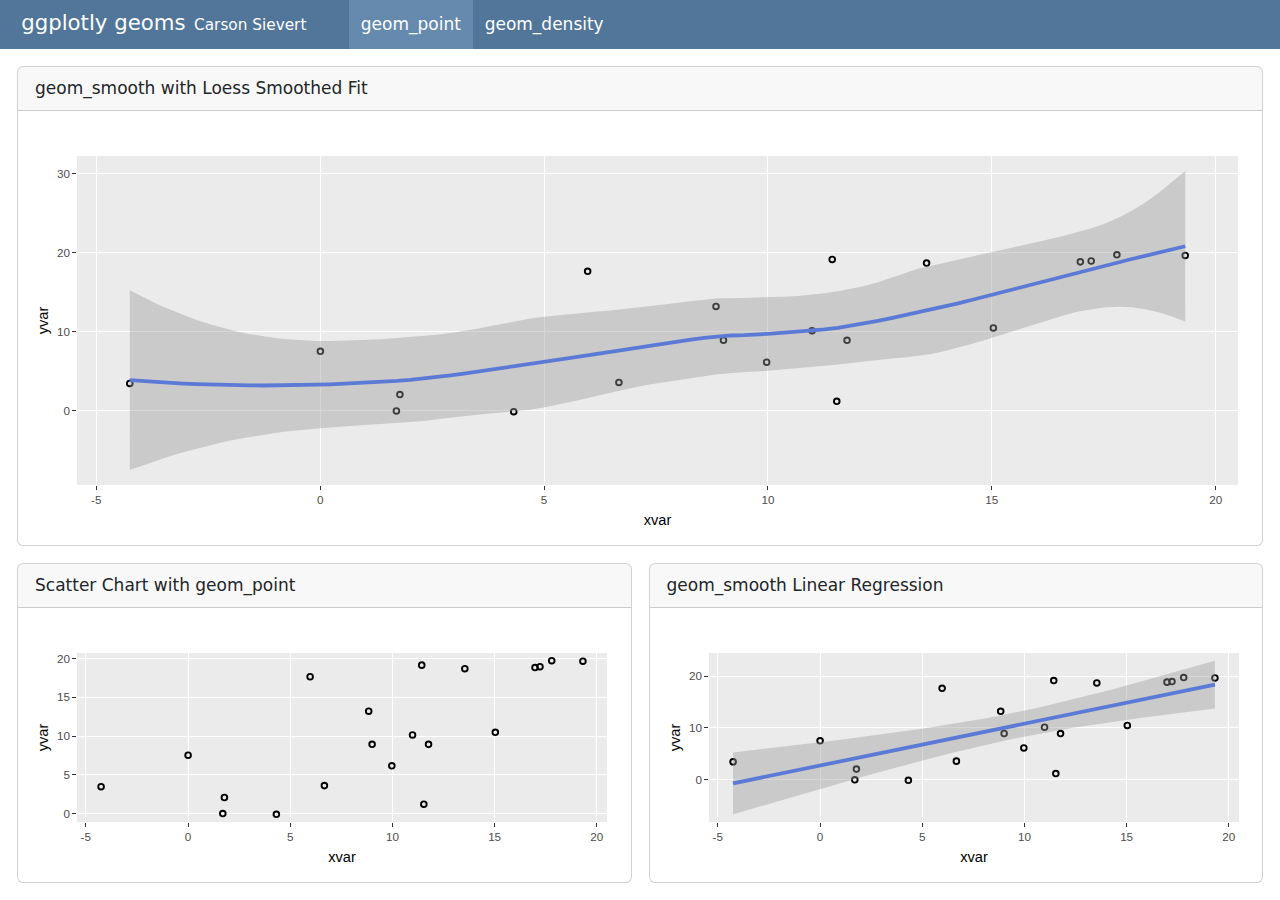
==== index.html @ 79e20e91 "Built site for gh-pages" ====
<!DOCTYPE html>
<html xmlns="http://www.w3.org/1999/xhtml" lang="en" xml:lang="en"><head>

<meta charset="utf-8">
<meta name="generator" content="quarto-99.9.9">

<meta name="viewport" content="width=device-width, initial-scale=1.0, user-scalable=yes">

<meta name="author" content="Carson Sievert">

<title>ggplotly geoms</title>
<style>
code{white-space: pre-wrap;}
span.smallcaps{font-variant: small-caps;}
div.columns{display: flex; gap: min(4vw, 1.5em);}
div.column{flex: auto; overflow-x: auto;}
div.hanging-indent{margin-left: 1.5em; text-indent: -1.5em;}
ul.task-list{list-style: none;}
ul.task-list li input[type="checkbox"] {
  width: 0.8em;
  margin: 0 0.8em 0.2em -1em; /* quarto-specific, see https://github.com/quarto-dev/quarto-cli/issues/4556 */ 
  vertical-align: middle;
}
</style>


<script src="ggplotly_files/libs/clipboard/clipboard.min.js"></script>
<script src="ggplotly_files/libs/quarto-html/quarto.js"></script>
<script src="ggplotly_files/libs/quarto-html/popper.min.js"></script>
<script src="ggplotly_files/libs/quarto-html/tippy.umd.min.js"></script>
<script src="ggplotly_files/libs/quarto-html/anchor.min.js"></script>
<link href="ggplotly_files/libs/quarto-html/tippy.css" rel="stylesheet">
<link href="ggplotly_files/libs/quarto-html/quarto-syntax-highlighting.css" rel="stylesheet" id="quarto-text-highlighting-styles">
<script src="ggplotly_files/libs/bootstrap/bootstrap.min.js"></script>
<link href="ggplotly_files/libs/bootstrap/bootstrap-icons.css" rel="stylesheet">
<link href="ggplotly_files/libs/bootstrap/bootstrap.min.css" rel="stylesheet" id="quarto-bootstrap" data-mode="light">
<script src="ggplotly_files/libs/quarto-dashboard/quarto-dashboard.js"></script>
<script src="ggplotly_files/libs/quarto-dashboard/web-components.js" type="module"></script>
<script src="ggplotly_files/libs/quarto-dashboard/components.js"></script>
<script src="ggplotly_files/libs/htmlwidgets-1.5.4/htmlwidgets.js"></script>
<script src="ggplotly_files/libs/plotly-binding-4.10.3/plotly.js"></script>
<script src="ggplotly_files/libs/typedarray-0.1/typedarray.min.js"></script>
<script src="ggplotly_files/libs/jquery-3.5.1/jquery.min.js"></script>
<link href="ggplotly_files/libs/crosstalk-1.2.0/css/crosstalk.min.css" rel="stylesheet">
<script src="ggplotly_files/libs/crosstalk-1.2.0/js/crosstalk.min.js"></script>
<link href="ggplotly_files/libs/plotly-htmlwidgets-css-2.11.1/plotly-htmlwidgets.css" rel="stylesheet">
<script src="ggplotly_files/libs/plotly-main-2.11.1/plotly-latest.min.js"></script>


</head>

<body class="quarto-dashboard dashboard-fill fullcontent">

<header>
<nav class="navbar navbar-expand-md slim" data-bs-theme="dark">
  <div class="navbar-container container-fluid">
    <button class="navbar-toggler" type="button" data-bs-toggle="collapse" data-bs-target="#dashboard-collapse" aria-controls="dashboard-collapse" aria-expanded="true" aria-label="Toggle navigation">
      <span class="navbar-toggler-icon"></span>
    </button>    
    <div class="navbar-brand-container">       

      <div class="navbar-title">
        <div class="navbar-title-text">ggplotly geoms</div>
        <div class="navbar-author">Carson Sievert</div>
      </div>
    </div>
<div id="dashboard-collapse" class="navbar-collapse collapse"><ul class="navbar-nav navbar-nav-scroll me-auto" role="tablist"><li class="nav-item" role="presentation"><a id="tab-[object Object]" class="nav-link active" data-bs-toggle="tab" role="tab" data-bs-target="#dashboard-page-1" href="#dashboard-page-1" aria-controls="dashboard-page-1" aria-selected="true"><span class="nav-link-text">geom_point</span></a></li><li class="nav-item" role="presentation"><a id="tab-[object Object]" class="nav-link" data-bs-toggle="tab" role="tab" data-bs-target="#dashboard-page-2" href="#dashboard-page-2" aria-controls="dashboard-page-2" aria-selected="false"><span class="nav-link-text">geom_density</span></a></li></ul></div></div>


</nav>
</header>

<div class="page-layout-custom bslib-gap-spacing html-fill-container bslib-page-fill">  

<div class="bslib-grid-item html-fill-item tab-content bslib-grid" data-layout="fill" style="display: grid; grid-template-rows: minmax(3em, 1fr); grid-auto-columns: minmax(0, 1fr);">
<div class="dashboard-page tab-pane show active html-fill-item html-fill-container" data-title="geom_point" data-orientation="rows" id="dashboard-page-1" aria-labeled-by="tab-dashboard-page-1">
<div class="html-fill-item html-fill-container bslib-grid" style="display: grid; grid-template-rows: minmax(3em, 60fr) minmax(3em, 40fr); grid-auto-columns: minmax(0, 1fr);">
<div class="html-fill-item html-fill-container bslib-grid" style="display: grid; grid-template-columns: minmax(3em, 1fr);
grid-auto-rows: minmax(0, 1fr);">
<div class="card cell html-fill-item html-fill-container bslib-card" data-title="geom_smooth with Loess Smoothed Fit" data-force-header="false" data-bslib-card-init="" data-require-bs-caller="card()" data-full-screen="false">
<div class="card-header">
geom_smooth with Loess Smoothed Fit
</div>
<div class="card-body html-fill-item html-fill-container">
<div class="cell-output-display html-fill-item html-fill-container">
<div id="htmlwidget-a8f75d06592efb60ae32" style="width:100%;height:406px;" class="plotly html-widget html-fill-item html-fill-container"></div>
<script type="application/json" data-for="htmlwidget-a8f75d06592efb60ae32">{"x":{"data":[{"x":[-4.2523540913160982,1.7023179708042919,4.3230537526442943,1.7806284082855788,11.537348370726249,6.6721303879750966,0.0042948483991747111,9.9714030074411415,9.0074560320553427,11.766997972001898,8.8402156453660616,5.9740937832429566,15.034828849331111,10.98500989511902,13.543221961181791,11.435789493245096,16.977063388312914,17.220012697893669,17.793359217915288,19.319909163259876],"y":[3.4731572751993731,0.0059396119421584181,-0.094252427384122761,2.0728082781116353,1.2154403575051616,3.6081114114449964,7.5292102889347765,6.1561543554413447,8.9352381469102173,8.9280921873516395,13.202410971551666,17.644890794177407,10.485402010083973,10.138043065894806,18.681876114109514,19.143471805245795,18.832504955277933,18.939818864400912,19.718587761405431,19.647899862778395],"text":["xvar: -4.252354091<br />yvar:  3.473157275","xvar:  1.702317971<br />yvar:  0.005939612","xvar:  4.323053753<br />yvar: -0.094252427","xvar:  1.780628408<br />yvar:  2.072808278","xvar: 11.537348371<br />yvar:  1.215440358","xvar:  6.672130388<br />yvar:  3.608111411","xvar:  0.004294848<br />yvar:  7.529210289","xvar:  9.971403007<br />yvar:  6.156154355","xvar:  9.007456032<br />yvar:  8.935238147","xvar: 11.766997972<br />yvar:  8.928092187","xvar:  8.840215645<br />yvar: 13.202410972","xvar:  5.974093783<br />yvar: 17.644890794","xvar: 15.034828849<br />yvar: 10.485402010","xvar: 10.985009895<br />yvar: 10.138043066","xvar: 13.543221961<br />yvar: 18.681876114","xvar: 11.435789493<br />yvar: 19.143471805","xvar: 16.977063388<br />yvar: 18.832504955","xvar: 17.220012698<br />yvar: 18.939818864","xvar: 17.793359218<br />yvar: 19.718587761","xvar: 19.319909163<br />yvar: 19.647899863"],"type":"scatter","mode":"markers","marker":{"autocolorscale":false,"color":"rgba(0,0,0,1)","opacity":1,"size":5.6692913385826778,"symbol":"circle-open","line":{"width":1.8897637795275593,"color":"rgba(0,0,0,1)"}},"hoveron":"points","showlegend":false,"xaxis":"x","yaxis":"y","hoverinfo":"text","frame":null},{"x":[-4.2523540913160982,-3.9539710121442506,-3.6555879329724026,-3.357204853800555,-3.058821774628707,-2.7604386954568594,-2.4620556162850118,-2.1636725371131638,-1.8652894579413162,-1.5669063787694686,-1.2685232995976206,-0.97014022042577297,-0.67175714125392538,-0.37337406208207735,-0.07499098291022932,0.22339209626161782,0.52177517543346585,0.82015825460531389,1.118541333777161,1.4169244129490091,1.7153074921208571,2.0136905712927042,2.3120736504645523,2.6104567296364003,2.9088398088082474,3.2072228879800955,3.5056059671519435,3.8039890463237906,4.1023721254956396,4.4007552046674867,4.6991382838393339,4.9975213630111828,5.2959044421830299,5.5942875213548771,5.892670600526726,6.1910536796985731,6.4894367588704203,6.7878198380422692,7.0862029172141163,7.3845859963859635,7.6829690755578124,7.9813521547296595,8.2797352339015067,8.5781183130733556,8.8765013922452027,9.1748844714170499,9.4732675505888988,9.7716506297607459,10.070033708932593,10.368416788104442,10.666799867276289,10.965182946448138,11.263566025619985,11.561949104791832,11.860332183963679,12.158715263135528,12.457098342307377,12.755481421479223,13.053864500651072,13.352247579822921,13.650630658994766,13.949013738166615,14.247396817338464,14.545779896510309,14.844162975682158,15.142546054854007,15.440929134025852,15.739312213197701,16.037695292369548,16.336078371541397,16.634461450713246,16.932844529885095,17.231227609056937,17.529610688228786,17.827993767400635,18.126376846572484,18.424759925744333,18.723143004916182,19.021526084088023,19.319909163259876],"y":[3.8905386085137783,3.7585871463790399,3.6416833649995555,3.5395625295478546,3.4519599051964658,3.3786107571179178,3.3192503504847402,3.273613950469461,3.2414368222446108,3.2224542309827187,3.2164014418563118,3.2230137200379207,3.2420263307000745,3.2731745390153013,3.3161936101561302,3.3708188092950908,3.4367854016047126,3.5138286522575237,3.6016838264260529,3.7000861892828305,3.8087955085423029,3.9406806880067067,4.1032316160276334,4.2913773151744072,4.5000468080163465,4.7241691171227735,4.958673265063009,5.1984882744063716,5.4385431677221856,5.6744943568209001,5.9169274073760372,6.1693789293712609,6.429793073890937,6.696113992019435,6.9662858348411287,7.2382527534403804,7.5099588989015587,7.7793484223090346,8.0443654747471776,8.3029542073003526,8.5530587710529336,8.7926233170892818,9.019591996493773,9.2319089603507738,9.4264731363464964,9.5333453872438589,9.5703083552218473,9.6206532806494209,9.7563171265647277,9.8930026659039623,10.011980679103763,10.136617302272148,10.290278671517138,10.496229710214122,10.75462110467933,11.049548728287007,11.37328058606035,11.71808468302256,12.076229024196856,12.439981614606442,12.80380253404423,13.185924149951907,13.589329320736715,14.010348356075969,14.445311565646982,14.890549259127068,15.342391746193529,15.797169336523687,16.251212339794847,16.700851065684326,17.142415823869435,17.572236924027482,17.986656426386197,18.391683973667259,18.794934346746025,19.19697148097061,19.598359311689148,19.999661774249745,20.401442804000524,20.804266336289633],"text":["xvar: -4.25235409<br />yvar:  3.890539","xvar: -3.95397101<br />yvar:  3.758587","xvar: -3.65558793<br />yvar:  3.641683","xvar: -3.35720485<br />yvar:  3.539563","xvar: -3.05882177<br />yvar:  3.451960","xvar: -2.76043870<br />yvar:  3.378611","xvar: -2.46205562<br />yvar:  3.319250","xvar: -2.16367254<br />yvar:  3.273614","xvar: -1.86528946<br />yvar:  3.241437","xvar: -1.56690638<br />yvar:  3.222454","xvar: -1.26852330<br />yvar:  3.216401","xvar: -0.97014022<br />yvar:  3.223014","xvar: -0.67175714<br />yvar:  3.242026","xvar: -0.37337406<br />yvar:  3.273175","xvar: -0.07499098<br />yvar:  3.316194","xvar:  0.22339210<br />yvar:  3.370819","xvar:  0.52177518<br />yvar:  3.436785","xvar:  0.82015825<br />yvar:  3.513829","xvar:  1.11854133<br />yvar:  3.601684","xvar:  1.41692441<br />yvar:  3.700086","xvar:  1.71530749<br />yvar:  3.808796","xvar:  2.01369057<br />yvar:  3.940681","xvar:  2.31207365<br />yvar:  4.103232","xvar:  2.61045673<br />yvar:  4.291377","xvar:  2.90883981<br />yvar:  4.500047","xvar:  3.20722289<br />yvar:  4.724169","xvar:  3.50560597<br />yvar:  4.958673","xvar:  3.80398905<br />yvar:  5.198488","xvar:  4.10237213<br />yvar:  5.438543","xvar:  4.40075520<br />yvar:  5.674494","xvar:  4.69913828<br />yvar:  5.916927","xvar:  4.99752136<br />yvar:  6.169379","xvar:  5.29590444<br />yvar:  6.429793","xvar:  5.59428752<br />yvar:  6.696114","xvar:  5.89267060<br />yvar:  6.966286","xvar:  6.19105368<br />yvar:  7.238253","xvar:  6.48943676<br />yvar:  7.509959","xvar:  6.78781984<br />yvar:  7.779348","xvar:  7.08620292<br />yvar:  8.044365","xvar:  7.38458600<br />yvar:  8.302954","xvar:  7.68296908<br />yvar:  8.553059","xvar:  7.98135215<br />yvar:  8.792623","xvar:  8.27973523<br />yvar:  9.019592","xvar:  8.57811831<br />yvar:  9.231909","xvar:  8.87650139<br />yvar:  9.426473","xvar:  9.17488447<br />yvar:  9.533345","xvar:  9.47326755<br />yvar:  9.570308","xvar:  9.77165063<br />yvar:  9.620653","xvar: 10.07003371<br />yvar:  9.756317","xvar: 10.36841679<br />yvar:  9.893003","xvar: 10.66679987<br />yvar: 10.011981","xvar: 10.96518295<br />yvar: 10.136617","xvar: 11.26356603<br />yvar: 10.290279","xvar: 11.56194910<br />yvar: 10.496230","xvar: 11.86033218<br />yvar: 10.754621","xvar: 12.15871526<br />yvar: 11.049549","xvar: 12.45709834<br />yvar: 11.373281","xvar: 12.75548142<br />yvar: 11.718085","xvar: 13.05386450<br />yvar: 12.076229","xvar: 13.35224758<br />yvar: 12.439982","xvar: 13.65063066<br />yvar: 12.803803","xvar: 13.94901374<br />yvar: 13.185924","xvar: 14.24739682<br />yvar: 13.589329","xvar: 14.54577990<br />yvar: 14.010348","xvar: 14.84416298<br />yvar: 14.445312","xvar: 15.14254605<br />yvar: 14.890549","xvar: 15.44092913<br />yvar: 15.342392","xvar: 15.73931221<br />yvar: 15.797169","xvar: 16.03769529<br />yvar: 16.251212","xvar: 16.33607837<br />yvar: 16.700851","xvar: 16.63446145<br />yvar: 17.142416","xvar: 16.93284453<br />yvar: 17.572237","xvar: 17.23122761<br />yvar: 17.986656","xvar: 17.52961069<br />yvar: 18.391684","xvar: 17.82799377<br />yvar: 18.794934","xvar: 18.12637685<br />yvar: 19.196971","xvar: 18.42475993<br />yvar: 19.598359","xvar: 18.72314300<br />yvar: 19.999662","xvar: 19.02152608<br />yvar: 20.401443","xvar: 19.31990916<br />yvar: 20.804266"],"type":"scatter","mode":"lines","name":"fitted values","line":{"width":3.7795275590551185,"color":"rgba(51,102,255,1)","dash":"solid"},"hoveron":"points","showlegend":false,"xaxis":"x","yaxis":"y","hoverinfo":"text","frame":null},{"x":[-4.2523540913160982,-3.9539710121442506,-3.6555879329724026,-3.357204853800555,-3.058821774628707,-2.7604386954568594,-2.4620556162850118,-2.1636725371131638,-1.8652894579413162,-1.5669063787694686,-1.2685232995976206,-0.97014022042577297,-0.67175714125392538,-0.37337406208207735,-0.07499098291022932,0.22339209626161782,0.52177517543346585,0.82015825460531389,1.118541333777161,1.4169244129490091,1.7153074921208571,2.0136905712927042,2.3120736504645523,2.6104567296364003,2.9088398088082474,3.2072228879800955,3.5056059671519435,3.8039890463237906,4.1023721254956396,4.4007552046674867,4.6991382838393339,4.9975213630111828,5.2959044421830299,5.5942875213548771,5.892670600526726,6.1910536796985731,6.4894367588704203,6.7878198380422692,7.0862029172141163,7.3845859963859635,7.6829690755578124,7.9813521547296595,8.2797352339015067,8.5781183130733556,8.8765013922452027,9.1748844714170499,9.4732675505888988,9.7716506297607459,10.070033708932593,10.368416788104442,10.666799867276289,10.965182946448138,11.263566025619985,11.561949104791832,11.860332183963679,12.158715263135528,12.457098342307377,12.755481421479223,13.053864500651072,13.352247579822921,13.650630658994766,13.949013738166615,14.247396817338464,14.545779896510309,14.844162975682158,15.142546054854007,15.440929134025852,15.739312213197701,16.037695292369548,16.336078371541397,16.634461450713246,16.932844529885095,17.231227609056937,17.529610688228786,17.827993767400635,18.126376846572484,18.424759925744333,18.723143004916182,19.021526084088023,19.319909163259876,19.319909163259876,19.319909163259876,19.021526084088023,18.723143004916182,18.424759925744333,18.126376846572484,17.827993767400635,17.529610688228786,17.231227609056937,16.932844529885095,16.634461450713246,16.336078371541397,16.037695292369548,15.739312213197701,15.440929134025852,15.142546054854007,14.844162975682158,14.545779896510309,14.247396817338464,13.949013738166615,13.650630658994766,13.352247579822921,13.053864500651072,12.755481421479223,12.457098342307377,12.158715263135528,11.860332183963679,11.561949104791832,11.263566025619985,10.965182946448138,10.666799867276289,10.368416788104442,10.070033708932593,9.7716506297607459,9.4732675505888988,9.1748844714170499,8.8765013922452027,8.5781183130733556,8.2797352339015067,7.9813521547296595,7.6829690755578124,7.3845859963859635,7.0862029172141163,6.7878198380422692,6.4894367588704203,6.1910536796985731,5.892670600526726,5.5942875213548771,5.2959044421830299,4.9975213630111828,4.6991382838393339,4.4007552046674867,4.1023721254956396,3.8039890463237906,3.5056059671519435,3.2072228879800955,2.9088398088082474,2.6104567296364003,2.3120736504645523,2.0136905712927042,1.7153074921208571,1.4169244129490091,1.118541333777161,0.82015825460531389,0.52177517543346585,0.22339209626161782,-0.07499098291022932,-0.37337406208207735,-0.67175714125392538,-0.97014022042577297,-1.2685232995976206,-1.5669063787694686,-1.8652894579413162,-2.1636725371131638,-2.4620556162850118,-2.7604386954568594,-3.058821774628707,-3.357204853800555,-3.6555879329724026,-3.9539710121442506,-4.2523540913160982,-4.2523540913160982],"y":[-7.4623682392276605,-6.8478421457726641,-6.2674252644750608,-5.7223448060704847,-5.2138514977430468,-4.7431497338938629,-4.3112975278958565,-3.9190742662472471,-3.5668204453584154,-3.2542628824201114,-2.9803496502297131,-2.743127286027681,-2.5396934837363672,-2.3662478569592831,-2.2182426970293472,-2.0906119915369792,-1.9780398386412799,-1.8752251612263509,-1.7771080427269434,-1.6790384285588762,-1.5768292172344327,-1.4390056239817173,-1.2539701049956733,-1.0443923991895838,-0.83311375586284342,-0.63790381342457092,-0.46768113787989929,-0.32095125094200316,-0.18671616984940886,-0.045406033144981706,0.15451690560296338,0.42334413615310318,0.74952984003921141,1.1184134638648304,1.5136781390868599,1.9186324193499562,2.3175417385927899,2.6970727252549258,3.0477264168708338,3.3649651924406765,3.6496856080288209,3.9078303963552878,4.1492024091329069,4.3857532194502244,4.6288851075373065,4.8224608332027357,4.9219703121512968,4.9825209094127887,5.1384357588001688,5.3450072466685725,5.5184302759097381,5.6340951307737681,5.7208088568914874,5.856492527066405,6.0728708409069281,6.3009610508032603,6.4883645152031848,6.6238705267435991,6.7425502827665698,6.9101218331602725,7.193648243162122,7.5598142410453546,7.9821373510042077,8.4503814158774677,8.954247551373328,9.4836023954031674,10.028401531173916,10.578273977766848,11.121719909267846,11.644898132717245,12.13007415688152,12.554015020759167,12.886979752086333,13.100138121548834,13.172788814403253,13.091901723795068,12.855468596956367,12.469711328058263,11.94518684283819,11.293667009690886,11.293667009690886,30.31486566288838,28.857698765162858,27.529612220441226,26.341250026421928,25.302041238146153,24.417079879088796,23.683229825785684,23.086333100686062,22.590458827295798,22.154757490857349,21.756803998651407,21.380704770321849,21.016064695280527,20.656381961213143,20.297496122850969,19.936375579920636,19.570315296274472,19.196521290469221,18.812034058858458,18.413956824926338,17.969841396052612,17.409907765627143,16.812298839301523,16.258196656917516,15.798136405770755,15.436371368451733,15.135966893361839,14.859748486142788,14.639139473770527,14.505531082297788,14.440998085139352,14.374198494329287,14.258785651886054,14.218646398292398,14.244229941284981,14.224061165155685,14.078064701251323,13.889981583854638,13.677416237823277,13.456431934077045,13.240943222160029,13.041004532623521,12.861624119363142,12.702376059210327,12.557873087530805,12.418893530595398,12.273814520174039,12.110056307742664,11.915413722589419,11.679337909149112,11.394394746786782,11.063802505293779,10.717927799754747,10.385027668005918,10.086242047670119,9.8332073718955364,9.6271470295383992,9.4604333370509401,9.3203669999951302,9.194420234319038,9.0792108071245377,8.9804756955790488,8.9028824657413992,8.851610641850705,8.8322496101271604,8.8506299173416068,8.9125969349898853,9.0237461451365171,9.1891547261035225,9.4131525339423376,9.6991713443855492,10.049694089847637,10.46630216718617,10.949798228865337,11.500371248129699,12.117771308135978,12.801469865166194,13.550791994474171,14.365016438530745,15.243445456255216,-7.4623682392276605],"text":["xvar: -4.25235409<br />yvar:  3.890539","xvar: -3.95397101<br />yvar:  3.758587","xvar: -3.65558793<br />yvar:  3.641683","xvar: -3.35720485<br />yvar:  3.539563","xvar: -3.05882177<br />yvar:  3.451960","xvar: -2.76043870<br />yvar:  3.378611","xvar: -2.46205562<br />yvar:  3.319250","xvar: -2.16367254<br />yvar:  3.273614","xvar: -1.86528946<br />yvar:  3.241437","xvar: -1.56690638<br />yvar:  3.222454","xvar: -1.26852330<br />yvar:  3.216401","xvar: -0.97014022<br />yvar:  3.223014","xvar: -0.67175714<br />yvar:  3.242026","xvar: -0.37337406<br />yvar:  3.273175","xvar: -0.07499098<br />yvar:  3.316194","xvar:  0.22339210<br />yvar:  3.370819","xvar:  0.52177518<br />yvar:  3.436785","xvar:  0.82015825<br />yvar:  3.513829","xvar:  1.11854133<br />yvar:  3.601684","xvar:  1.41692441<br />yvar:  3.700086","xvar:  1.71530749<br />yvar:  3.808796","xvar:  2.01369057<br />yvar:  3.940681","xvar:  2.31207365<br />yvar:  4.103232","xvar:  2.61045673<br />yvar:  4.291377","xvar:  2.90883981<br />yvar:  4.500047","xvar:  3.20722289<br />yvar:  4.724169","xvar:  3.50560597<br />yvar:  4.958673","xvar:  3.80398905<br />yvar:  5.198488","xvar:  4.10237213<br />yvar:  5.438543","xvar:  4.40075520<br />yvar:  5.674494","xvar:  4.69913828<br />yvar:  5.916927","xvar:  4.99752136<br />yvar:  6.169379","xvar:  5.29590444<br />yvar:  6.429793","xvar:  5.59428752<br />yvar:  6.696114","xvar:  5.89267060<br />yvar:  6.966286","xvar:  6.19105368<br />yvar:  7.238253","xvar:  6.48943676<br />yvar:  7.509959","xvar:  6.78781984<br />yvar:  7.779348","xvar:  7.08620292<br />yvar:  8.044365","xvar:  7.38458600<br />yvar:  8.302954","xvar:  7.68296908<br />yvar:  8.553059","xvar:  7.98135215<br />yvar:  8.792623","xvar:  8.27973523<br />yvar:  9.019592","xvar:  8.57811831<br />yvar:  9.231909","xvar:  8.87650139<br />yvar:  9.426473","xvar:  9.17488447<br />yvar:  9.533345","xvar:  9.47326755<br />yvar:  9.570308","xvar:  9.77165063<br />yvar:  9.620653","xvar: 10.07003371<br />yvar:  9.756317","xvar: 10.36841679<br />yvar:  9.893003","xvar: 10.66679987<br />yvar: 10.011981","xvar: 10.96518295<br />yvar: 10.136617","xvar: 11.26356603<br />yvar: 10.290279","xvar: 11.56194910<br />yvar: 10.496230","xvar: 11.86033218<br />yvar: 10.754621","xvar: 12.15871526<br />yvar: 11.049549","xvar: 12.45709834<br />yvar: 11.373281","xvar: 12.75548142<br />yvar: 11.718085","xvar: 13.05386450<br />yvar: 12.076229","xvar: 13.35224758<br />yvar: 12.439982","xvar: 13.65063066<br />yvar: 12.803803","xvar: 13.94901374<br />yvar: 13.185924","xvar: 14.24739682<br />yvar: 13.589329","xvar: 14.54577990<br />yvar: 14.010348","xvar: 14.84416298<br />yvar: 14.445312","xvar: 15.14254605<br />yvar: 14.890549","xvar: 15.44092913<br />yvar: 15.342392","xvar: 15.73931221<br />yvar: 15.797169","xvar: 16.03769529<br />yvar: 16.251212","xvar: 16.33607837<br />yvar: 16.700851","xvar: 16.63446145<br />yvar: 17.142416","xvar: 16.93284453<br />yvar: 17.572237","xvar: 17.23122761<br />yvar: 17.986656","xvar: 17.52961069<br />yvar: 18.391684","xvar: 17.82799377<br />yvar: 18.794934","xvar: 18.12637685<br />yvar: 19.196971","xvar: 18.42475993<br />yvar: 19.598359","xvar: 18.72314300<br />yvar: 19.999662","xvar: 19.02152608<br />yvar: 20.401443","xvar: 19.31990916<br />yvar: 20.804266","xvar: 19.31990916<br />yvar: 20.804266","xvar: 19.31990916<br />yvar: 20.804266","xvar: 19.02152608<br />yvar: 20.401443","xvar: 18.72314300<br />yvar: 19.999662","xvar: 18.42475993<br />yvar: 19.598359","xvar: 18.12637685<br />yvar: 19.196971","xvar: 17.82799377<br />yvar: 18.794934","xvar: 17.52961069<br />yvar: 18.391684","xvar: 17.23122761<br />yvar: 17.986656","xvar: 16.93284453<br />yvar: 17.572237","xvar: 16.63446145<br />yvar: 17.142416","xvar: 16.33607837<br />yvar: 16.700851","xvar: 16.03769529<br />yvar: 16.251212","xvar: 15.73931221<br />yvar: 15.797169","xvar: 15.44092913<br />yvar: 15.342392","xvar: 15.14254605<br />yvar: 14.890549","xvar: 14.84416298<br />yvar: 14.445312","xvar: 14.54577990<br />yvar: 14.010348","xvar: 14.24739682<br />yvar: 13.589329","xvar: 13.94901374<br />yvar: 13.185924","xvar: 13.65063066<br />yvar: 12.803803","xvar: 13.35224758<br />yvar: 12.439982","xvar: 13.05386450<br />yvar: 12.076229","xvar: 12.75548142<br />yvar: 11.718085","xvar: 12.45709834<br />yvar: 11.373281","xvar: 12.15871526<br />yvar: 11.049549","xvar: 11.86033218<br />yvar: 10.754621","xvar: 11.56194910<br />yvar: 10.496230","xvar: 11.26356603<br />yvar: 10.290279","xvar: 10.96518295<br />yvar: 10.136617","xvar: 10.66679987<br />yvar: 10.011981","xvar: 10.36841679<br />yvar:  9.893003","xvar: 10.07003371<br />yvar:  9.756317","xvar:  9.77165063<br />yvar:  9.620653","xvar:  9.47326755<br />yvar:  9.570308","xvar:  9.17488447<br />yvar:  9.533345","xvar:  8.87650139<br />yvar:  9.426473","xvar:  8.57811831<br />yvar:  9.231909","xvar:  8.27973523<br />yvar:  9.019592","xvar:  7.98135215<br />yvar:  8.792623","xvar:  7.68296908<br />yvar:  8.553059","xvar:  7.38458600<br />yvar:  8.302954","xvar:  7.08620292<br />yvar:  8.044365","xvar:  6.78781984<br />yvar:  7.779348","xvar:  6.48943676<br />yvar:  7.509959","xvar:  6.19105368<br />yvar:  7.238253","xvar:  5.89267060<br />yvar:  6.966286","xvar:  5.59428752<br />yvar:  6.696114","xvar:  5.29590444<br />yvar:  6.429793","xvar:  4.99752136<br />yvar:  6.169379","xvar:  4.69913828<br />yvar:  5.916927","xvar:  4.40075520<br />yvar:  5.674494","xvar:  4.10237213<br />yvar:  5.438543","xvar:  3.80398905<br />yvar:  5.198488","xvar:  3.50560597<br />yvar:  4.958673","xvar:  3.20722289<br />yvar:  4.724169","xvar:  2.90883981<br />yvar:  4.500047","xvar:  2.61045673<br />yvar:  4.291377","xvar:  2.31207365<br />yvar:  4.103232","xvar:  2.01369057<br />yvar:  3.940681","xvar:  1.71530749<br />yvar:  3.808796","xvar:  1.41692441<br />yvar:  3.700086","xvar:  1.11854133<br />yvar:  3.601684","xvar:  0.82015825<br />yvar:  3.513829","xvar:  0.52177518<br />yvar:  3.436785","xvar:  0.22339210<br />yvar:  3.370819","xvar: -0.07499098<br />yvar:  3.316194","xvar: -0.37337406<br />yvar:  3.273175","xvar: -0.67175714<br />yvar:  3.242026","xvar: -0.97014022<br />yvar:  3.223014","xvar: -1.26852330<br />yvar:  3.216401","xvar: -1.56690638<br />yvar:  3.222454","xvar: -1.86528946<br />yvar:  3.241437","xvar: -2.16367254<br />yvar:  3.273614","xvar: -2.46205562<br />yvar:  3.319250","xvar: -2.76043870<br />yvar:  3.378611","xvar: -3.05882177<br />yvar:  3.451960","xvar: -3.35720485<br />yvar:  3.539563","xvar: -3.65558793<br />yvar:  3.641683","xvar: -3.95397101<br />yvar:  3.758587","xvar: -4.25235409<br />yvar:  3.890539","xvar: -4.25235409<br />yvar:  3.890539"],"type":"scatter","mode":"lines","line":{"width":3.7795275590551185,"color":"transparent","dash":"solid"},"fill":"toself","fillcolor":"rgba(153,153,153,0.4)","hoveron":"points","hoverinfo":"x+y","showlegend":false,"xaxis":"x","yaxis":"y","frame":null}],"layout":{"margin":{"t":27.68949771689498,"r":7.3059360730593621,"b":41.643835616438366,"l":37.260273972602747},"plot_bgcolor":"rgba(235,235,235,1)","paper_bgcolor":"rgba(255,255,255,1)","font":{"color":"rgba(0,0,0,1)","family":"","size":14.611872146118724},"xaxis":{"domain":[0,1],"automargin":true,"type":"linear","autorange":false,"range":[-5.430967254044897,20.498522325988674],"tickmode":"array","ticktext":["-5","0","5","10","15","20"],"tickvals":[-5,0,5.0000000000000009,10,15,20],"categoryorder":"array","categoryarray":["-5","0","5","10","15","20"],"nticks":null,"ticks":"outside","tickcolor":"rgba(51,51,51,1)","ticklen":3.6529680365296811,"tickwidth":0.66417600664176002,"showticklabels":true,"tickfont":{"color":"rgba(77,77,77,1)","family":"","size":11.68949771689498},"tickangle":-0,"showline":false,"linecolor":null,"linewidth":0,"showgrid":true,"gridcolor":"rgba(255,255,255,1)","gridwidth":0.66417600664176002,"zeroline":false,"anchor":"y","title":{"text":"xvar","font":{"color":"rgba(0,0,0,1)","family":"","size":14.611872146118724}},"hoverformat":".2f"},"yaxis":{"domain":[0,1],"automargin":true,"type":"linear","autorange":false,"range":[-9.3512299343334622,32.203727357994183],"tickmode":"array","ticktext":["0","10","20","30"],"tickvals":[0,9.9999999999999982,20,30],"categoryorder":"array","categoryarray":["0","10","20","30"],"nticks":null,"ticks":"outside","tickcolor":"rgba(51,51,51,1)","ticklen":3.6529680365296811,"tickwidth":0.66417600664176002,"showticklabels":true,"tickfont":{"color":"rgba(77,77,77,1)","family":"","size":11.68949771689498},"tickangle":-0,"showline":false,"linecolor":null,"linewidth":0,"showgrid":true,"gridcolor":"rgba(255,255,255,1)","gridwidth":0.66417600664176002,"zeroline":false,"anchor":"x","title":{"text":"yvar","font":{"color":"rgba(0,0,0,1)","family":"","size":14.611872146118724}},"hoverformat":".2f"},"shapes":[{"type":"rect","fillcolor":null,"line":{"color":null,"width":0,"linetype":[]},"yref":"paper","xref":"paper","x0":0,"x1":1,"y0":0,"y1":1}],"showlegend":false,"legend":{"bgcolor":"rgba(255,255,255,1)","bordercolor":"transparent","borderwidth":1.8897637795275593,"font":{"color":"rgba(0,0,0,1)","family":"","size":11.68949771689498}},"hovermode":"closest","barmode":"relative"},"config":{"doubleClick":"reset","modeBarButtonsToAdd":["hoverclosest","hovercompare"],"showSendToCloud":false},"source":"A","attrs":{"f9e9125b459b":{"x":{},"y":{},"type":"scatter"},"f9e92636cc87":{"x":{},"y":{}}},"cur_data":"f9e9125b459b","visdat":{"f9e9125b459b":["function (y) ","x"],"f9e92636cc87":["function (y) ","x"]},"highlight":{"on":"plotly_click","persistent":false,"dynamic":false,"selectize":false,"opacityDim":0.20000000000000001,"selected":{"opacity":1},"debounce":0},"shinyEvents":["plotly_hover","plotly_click","plotly_selected","plotly_relayout","plotly_brushed","plotly_brushing","plotly_clickannotation","plotly_doubleclick","plotly_deselect","plotly_afterplot","plotly_sunburstclick"],"base_url":"https://plot.ly"},"evals":[],"jsHooks":[]}</script>
</div>
</div>
<bslib-tooltip placement="auto" bsoptions="[]" data-require-bs-version="5" data-require-bs-caller="tooltip()">
    <template>Expand</template>
    <span class="bslib-full-screen-enter badge rounded-pill">
        <svg xmlns="http://www.w3.org/2000/svg" viewbox="0 0 24 24" style="height:1em;width:1em;" aria-hidden="true" role="img"><path d="M20 5C20 4.4 19.6 4 19 4H13C12.4 4 12 3.6 12 3C12 2.4 12.4 2 13 2H21C21.6 2 22 2.4 22 3V11C22 11.6 21.6 12 21 12C20.4 12 20 11.6 20 11V5ZM4 19C4 19.6 4.4 20 5 20H11C11.6 20 12 20.4 12 21C12 21.6 11.6 22 11 22H3C2.4 22 2 21.6 2 21V13C2 12.4 2.4 12 3 12C3.6 12 4 12.4 4 13V19Z"></path></svg>
    </span>
</bslib-tooltip><script data-bslib-card-init="">bslib.Card.initializeAllCards();</script></div>
</div>
<div class="html-fill-item html-fill-container bslib-grid" style="display: grid; grid-template-columns: minmax(3em, 1fr) minmax(3em, 1fr);
grid-auto-rows: minmax(0, 1fr);">
<div class="card cell html-fill-item html-fill-container bslib-card" data-title="Scatter Chart with geom_point" data-force-header="false" data-bslib-card-init="" data-require-bs-caller="card()" data-full-screen="false">
<div class="card-header">
Scatter Chart with geom_point
</div>
<div class="card-body html-fill-item html-fill-container">
<div class="cell-output-display html-fill-item html-fill-container">
<div id="htmlwidget-47ac64fa88b394a29257" style="width:100%;height:406px;" class="plotly html-widget html-fill-item html-fill-container"></div>
<script type="application/json" data-for="htmlwidget-47ac64fa88b394a29257">{"x":{"data":[{"x":[-4.2523540913160982,1.7023179708042919,4.3230537526442943,1.7806284082855788,11.537348370726249,6.6721303879750966,0.0042948483991747111,9.9714030074411415,9.0074560320553427,11.766997972001898,8.8402156453660616,5.9740937832429566,15.034828849331111,10.98500989511902,13.543221961181791,11.435789493245096,16.977063388312914,17.220012697893669,17.793359217915288,19.319909163259876],"y":[3.4731572751993731,0.0059396119421584181,-0.094252427384122761,2.0728082781116353,1.2154403575051616,3.6081114114449964,7.5292102889347765,6.1561543554413447,8.9352381469102173,8.9280921873516395,13.202410971551666,17.644890794177407,10.485402010083973,10.138043065894806,18.681876114109514,19.143471805245795,18.832504955277933,18.939818864400912,19.718587761405431,19.647899862778395],"text":["xvar: -4.252354091<br />yvar:  3.473157275","xvar:  1.702317971<br />yvar:  0.005939612","xvar:  4.323053753<br />yvar: -0.094252427","xvar:  1.780628408<br />yvar:  2.072808278","xvar: 11.537348371<br />yvar:  1.215440358","xvar:  6.672130388<br />yvar:  3.608111411","xvar:  0.004294848<br />yvar:  7.529210289","xvar:  9.971403007<br />yvar:  6.156154355","xvar:  9.007456032<br />yvar:  8.935238147","xvar: 11.766997972<br />yvar:  8.928092187","xvar:  8.840215645<br />yvar: 13.202410972","xvar:  5.974093783<br />yvar: 17.644890794","xvar: 15.034828849<br />yvar: 10.485402010","xvar: 10.985009895<br />yvar: 10.138043066","xvar: 13.543221961<br />yvar: 18.681876114","xvar: 11.435789493<br />yvar: 19.143471805","xvar: 16.977063388<br />yvar: 18.832504955","xvar: 17.220012698<br />yvar: 18.939818864","xvar: 17.793359218<br />yvar: 19.718587761","xvar: 19.319909163<br />yvar: 19.647899863"],"type":"scatter","mode":"markers","marker":{"autocolorscale":false,"color":"rgba(0,0,0,1)","opacity":1,"size":5.6692913385826778,"symbol":"circle-open","line":{"width":1.8897637795275593,"color":"rgba(0,0,0,1)"}},"hoveron":"points","showlegend":false,"xaxis":"x","yaxis":"y","hoverinfo":"text","frame":null}],"layout":{"margin":{"t":27.68949771689498,"r":7.3059360730593621,"b":41.643835616438366,"l":37.260273972602747},"plot_bgcolor":"rgba(235,235,235,1)","paper_bgcolor":"rgba(255,255,255,1)","font":{"color":"rgba(0,0,0,1)","family":"","size":14.611872146118724},"xaxis":{"domain":[0,1],"automargin":true,"type":"linear","autorange":false,"range":[-5.430967254044897,20.498522325988674],"tickmode":"array","ticktext":["-5","0","5","10","15","20"],"tickvals":[-5,0,5.0000000000000009,10,15,20],"categoryorder":"array","categoryarray":["-5","0","5","10","15","20"],"nticks":null,"ticks":"outside","tickcolor":"rgba(51,51,51,1)","ticklen":3.6529680365296811,"tickwidth":0.66417600664176002,"showticklabels":true,"tickfont":{"color":"rgba(77,77,77,1)","family":"","size":11.68949771689498},"tickangle":-0,"showline":false,"linecolor":null,"linewidth":0,"showgrid":true,"gridcolor":"rgba(255,255,255,1)","gridwidth":0.66417600664176002,"zeroline":false,"anchor":"y","title":{"text":"xvar","font":{"color":"rgba(0,0,0,1)","family":"","size":14.611872146118724}},"hoverformat":".2f"},"yaxis":{"domain":[0,1],"automargin":true,"type":"linear","autorange":false,"range":[-1.0848944368236006,20.709229770844907],"tickmode":"array","ticktext":["0","5","10","15","20"],"tickvals":[0,4.9999999999999991,10,15,20],"categoryorder":"array","categoryarray":["0","5","10","15","20"],"nticks":null,"ticks":"outside","tickcolor":"rgba(51,51,51,1)","ticklen":3.6529680365296811,"tickwidth":0.66417600664176002,"showticklabels":true,"tickfont":{"color":"rgba(77,77,77,1)","family":"","size":11.68949771689498},"tickangle":-0,"showline":false,"linecolor":null,"linewidth":0,"showgrid":true,"gridcolor":"rgba(255,255,255,1)","gridwidth":0.66417600664176002,"zeroline":false,"anchor":"x","title":{"text":"yvar","font":{"color":"rgba(0,0,0,1)","family":"","size":14.611872146118724}},"hoverformat":".2f"},"shapes":[{"type":"rect","fillcolor":null,"line":{"color":null,"width":0,"linetype":[]},"yref":"paper","xref":"paper","x0":0,"x1":1,"y0":0,"y1":1}],"showlegend":false,"legend":{"bgcolor":"rgba(255,255,255,1)","bordercolor":"transparent","borderwidth":1.8897637795275593,"font":{"color":"rgba(0,0,0,1)","family":"","size":11.68949771689498}},"hovermode":"closest","barmode":"relative"},"config":{"doubleClick":"reset","modeBarButtonsToAdd":["hoverclosest","hovercompare"],"showSendToCloud":false},"source":"A","attrs":{"f9e9198dc3f2":{"x":{},"y":{},"type":"scatter"}},"cur_data":"f9e9198dc3f2","visdat":{"f9e9198dc3f2":["function (y) ","x"]},"highlight":{"on":"plotly_click","persistent":false,"dynamic":false,"selectize":false,"opacityDim":0.20000000000000001,"selected":{"opacity":1},"debounce":0},"shinyEvents":["plotly_hover","plotly_click","plotly_selected","plotly_relayout","plotly_brushed","plotly_brushing","plotly_clickannotation","plotly_doubleclick","plotly_deselect","plotly_afterplot","plotly_sunburstclick"],"base_url":"https://plot.ly"},"evals":[],"jsHooks":[]}</script>
</div>
</div>
<bslib-tooltip placement="auto" bsoptions="[]" data-require-bs-version="5" data-require-bs-caller="tooltip()">
    <template>Expand</template>
    <span class="bslib-full-screen-enter badge rounded-pill">
        <svg xmlns="http://www.w3.org/2000/svg" viewbox="0 0 24 24" style="height:1em;width:1em;" aria-hidden="true" role="img"><path d="M20 5C20 4.4 19.6 4 19 4H13C12.4 4 12 3.6 12 3C12 2.4 12.4 2 13 2H21C21.6 2 22 2.4 22 3V11C22 11.6 21.6 12 21 12C20.4 12 20 11.6 20 11V5ZM4 19C4 19.6 4.4 20 5 20H11C11.6 20 12 20.4 12 21C12 21.6 11.6 22 11 22H3C2.4 22 2 21.6 2 21V13C2 12.4 2.4 12 3 12C3.6 12 4 12.4 4 13V19Z"></path></svg>
    </span>
</bslib-tooltip><script data-bslib-card-init="">bslib.Card.initializeAllCards();</script></div><div class="card cell html-fill-item html-fill-container bslib-card" data-title="geom_smooth Linear Regression" data-force-header="false" data-bslib-card-init="" data-require-bs-caller="card()" data-full-screen="false">
<div class="card-header">
geom_smooth Linear Regression
</div>
<div class="card-body html-fill-item html-fill-container">
<div class="cell-output-display html-fill-item html-fill-container">
<div id="htmlwidget-9f3e73e9a722a8b32607" style="width:100%;height:406px;" class="plotly html-widget html-fill-item html-fill-container"></div>
<script type="application/json" data-for="htmlwidget-9f3e73e9a722a8b32607">{"x":{"data":[{"x":[-4.2523540913160982,1.7023179708042919,4.3230537526442943,1.7806284082855788,11.537348370726249,6.6721303879750966,0.0042948483991747111,9.9714030074411415,9.0074560320553427,11.766997972001898,8.8402156453660616,5.9740937832429566,15.034828849331111,10.98500989511902,13.543221961181791,11.435789493245096,16.977063388312914,17.220012697893669,17.793359217915288,19.319909163259876],"y":[3.4731572751993731,0.0059396119421584181,-0.094252427384122761,2.0728082781116353,1.2154403575051616,3.6081114114449964,7.5292102889347765,6.1561543554413447,8.9352381469102173,8.9280921873516395,13.202410971551666,17.644890794177407,10.485402010083973,10.138043065894806,18.681876114109514,19.143471805245795,18.832504955277933,18.939818864400912,19.718587761405431,19.647899862778395],"text":["xvar: -4.252354091<br />yvar:  3.473157275","xvar:  1.702317971<br />yvar:  0.005939612","xvar:  4.323053753<br />yvar: -0.094252427","xvar:  1.780628408<br />yvar:  2.072808278","xvar: 11.537348371<br />yvar:  1.215440358","xvar:  6.672130388<br />yvar:  3.608111411","xvar:  0.004294848<br />yvar:  7.529210289","xvar:  9.971403007<br />yvar:  6.156154355","xvar:  9.007456032<br />yvar:  8.935238147","xvar: 11.766997972<br />yvar:  8.928092187","xvar:  8.840215645<br />yvar: 13.202410972","xvar:  5.974093783<br />yvar: 17.644890794","xvar: 15.034828849<br />yvar: 10.485402010","xvar: 10.985009895<br />yvar: 10.138043066","xvar: 13.543221961<br />yvar: 18.681876114","xvar: 11.435789493<br />yvar: 19.143471805","xvar: 16.977063388<br />yvar: 18.832504955","xvar: 17.220012698<br />yvar: 18.939818864","xvar: 17.793359218<br />yvar: 19.718587761","xvar: 19.319909163<br />yvar: 19.647899863"],"type":"scatter","mode":"markers","marker":{"autocolorscale":false,"color":"rgba(0,0,0,1)","opacity":1,"size":5.6692913385826778,"symbol":"circle-open","line":{"width":1.8897637795275593,"color":"rgba(0,0,0,1)"}},"hoveron":"points","showlegend":false,"xaxis":"x","yaxis":"y","hoverinfo":"text","frame":null},{"x":[-4.2523540913160982,-3.9539710121442506,-3.6555879329724026,-3.357204853800555,-3.058821774628707,-2.7604386954568594,-2.4620556162850118,-2.1636725371131638,-1.8652894579413162,-1.5669063787694686,-1.2685232995976206,-0.97014022042577297,-0.67175714125392538,-0.37337406208207735,-0.07499098291022932,0.22339209626161782,0.52177517543346585,0.82015825460531389,1.118541333777161,1.4169244129490091,1.7153074921208571,2.0136905712927042,2.3120736504645523,2.6104567296364003,2.9088398088082474,3.2072228879800955,3.5056059671519435,3.8039890463237906,4.1023721254956396,4.4007552046674867,4.6991382838393339,4.9975213630111828,5.2959044421830299,5.5942875213548771,5.892670600526726,6.1910536796985731,6.4894367588704203,6.7878198380422692,7.0862029172141163,7.3845859963859635,7.6829690755578124,7.9813521547296595,8.2797352339015067,8.5781183130733556,8.8765013922452027,9.1748844714170499,9.4732675505888988,9.7716506297607459,10.070033708932593,10.368416788104442,10.666799867276289,10.965182946448138,11.263566025619985,11.561949104791832,11.860332183963679,12.158715263135528,12.457098342307377,12.755481421479223,13.053864500651072,13.352247579822921,13.650630658994766,13.949013738166615,14.247396817338464,14.545779896510309,14.844162975682158,15.142546054854007,15.440929134025852,15.739312213197701,16.037695292369548,16.336078371541397,16.634461450713246,16.932844529885095,17.231227609056937,17.529610688228786,17.827993767400635,18.126376846572484,18.424759925744333,18.723143004916182,19.021526084088023,19.319909163259876],"y":[-0.67200086328288888,-0.43116775747363767,-0.1903346516643861,0.050498454144865118,0.29133155995411669,0.53216466576336785,0.77299777157261906,1.0138308773818707,1.2546639831911219,1.4954970890003731,1.7363301948096246,1.9771633006188758,2.217996406428127,2.4588295122373789,2.6996626180466303,2.9404957238558813,3.1813288296651328,3.4221619354743842,3.6629950412836352,3.9038281470928866,4.1446612529021385,4.385494358711389,4.6263274645206405,4.8671605703298919,5.1079936761391433,5.3488267819483948,5.5896598877576462,5.8304929935668968,6.0713260993761491,6.3121592051854005,6.5529923109946511,6.7938254168039034,7.0346585226131539,7.2754916284224054,7.5163247342316577,7.7571578400409082,7.9979909458501588,8.238824051659412,8.4796571574686617,8.7204902632779131,8.9613233690871645,9.202156474896416,9.4429895807056674,9.6838226865149188,9.9246557923241703,10.165488898133422,10.406322003942673,10.647155109751925,10.887988215561176,11.128821321370427,11.369654427179679,11.61048753298893,11.851320638798182,12.092153744607431,12.332986850416683,12.573819956225936,12.814653062035188,13.055486167844437,13.296319273653689,13.537152379462942,13.777985485272191,14.018818591081443,14.259651696890696,14.500484802699946,14.741317908509197,14.98215101431845,15.222984120127698,15.463817225936952,15.704650331746203,15.945483437555454,16.186316543364708,16.427149649173959,16.667982754983207,16.908815860792458,17.14964896660171,17.390482072410961,17.631315178220216,17.872148284029468,18.112981389838712,18.353814495647971],"text":["xvar: -4.25235409<br />yvar: -0.67200086","xvar: -3.95397101<br />yvar: -0.43116776","xvar: -3.65558793<br />yvar: -0.19033465","xvar: -3.35720485<br />yvar:  0.05049845","xvar: -3.05882177<br />yvar:  0.29133156","xvar: -2.76043870<br />yvar:  0.53216467","xvar: -2.46205562<br />yvar:  0.77299777","xvar: -2.16367254<br />yvar:  1.01383088","xvar: -1.86528946<br />yvar:  1.25466398","xvar: -1.56690638<br />yvar:  1.49549709","xvar: -1.26852330<br />yvar:  1.73633019","xvar: -0.97014022<br />yvar:  1.97716330","xvar: -0.67175714<br />yvar:  2.21799641","xvar: -0.37337406<br />yvar:  2.45882951","xvar: -0.07499098<br />yvar:  2.69966262","xvar:  0.22339210<br />yvar:  2.94049572","xvar:  0.52177518<br />yvar:  3.18132883","xvar:  0.82015825<br />yvar:  3.42216194","xvar:  1.11854133<br />yvar:  3.66299504","xvar:  1.41692441<br />yvar:  3.90382815","xvar:  1.71530749<br />yvar:  4.14466125","xvar:  2.01369057<br />yvar:  4.38549436","xvar:  2.31207365<br />yvar:  4.62632746","xvar:  2.61045673<br />yvar:  4.86716057","xvar:  2.90883981<br />yvar:  5.10799368","xvar:  3.20722289<br />yvar:  5.34882678","xvar:  3.50560597<br />yvar:  5.58965989","xvar:  3.80398905<br />yvar:  5.83049299","xvar:  4.10237213<br />yvar:  6.07132610","xvar:  4.40075520<br />yvar:  6.31215921","xvar:  4.69913828<br />yvar:  6.55299231","xvar:  4.99752136<br />yvar:  6.79382542","xvar:  5.29590444<br />yvar:  7.03465852","xvar:  5.59428752<br />yvar:  7.27549163","xvar:  5.89267060<br />yvar:  7.51632473","xvar:  6.19105368<br />yvar:  7.75715784","xvar:  6.48943676<br />yvar:  7.99799095","xvar:  6.78781984<br />yvar:  8.23882405","xvar:  7.08620292<br />yvar:  8.47965716","xvar:  7.38458600<br />yvar:  8.72049026","xvar:  7.68296908<br />yvar:  8.96132337","xvar:  7.98135215<br />yvar:  9.20215647","xvar:  8.27973523<br />yvar:  9.44298958","xvar:  8.57811831<br />yvar:  9.68382269","xvar:  8.87650139<br />yvar:  9.92465579","xvar:  9.17488447<br />yvar: 10.16548890","xvar:  9.47326755<br />yvar: 10.40632200","xvar:  9.77165063<br />yvar: 10.64715511","xvar: 10.07003371<br />yvar: 10.88798822","xvar: 10.36841679<br />yvar: 11.12882132","xvar: 10.66679987<br />yvar: 11.36965443","xvar: 10.96518295<br />yvar: 11.61048753","xvar: 11.26356603<br />yvar: 11.85132064","xvar: 11.56194910<br />yvar: 12.09215374","xvar: 11.86033218<br />yvar: 12.33298685","xvar: 12.15871526<br />yvar: 12.57381996","xvar: 12.45709834<br />yvar: 12.81465306","xvar: 12.75548142<br />yvar: 13.05548617","xvar: 13.05386450<br />yvar: 13.29631927","xvar: 13.35224758<br />yvar: 13.53715238","xvar: 13.65063066<br />yvar: 13.77798549","xvar: 13.94901374<br />yvar: 14.01881859","xvar: 14.24739682<br />yvar: 14.25965170","xvar: 14.54577990<br />yvar: 14.50048480","xvar: 14.84416298<br />yvar: 14.74131791","xvar: 15.14254605<br />yvar: 14.98215101","xvar: 15.44092913<br />yvar: 15.22298412","xvar: 15.73931221<br />yvar: 15.46381723","xvar: 16.03769529<br />yvar: 15.70465033","xvar: 16.33607837<br />yvar: 15.94548344","xvar: 16.63446145<br />yvar: 16.18631654","xvar: 16.93284453<br />yvar: 16.42714965","xvar: 17.23122761<br />yvar: 16.66798275","xvar: 17.52961069<br />yvar: 16.90881586","xvar: 17.82799377<br />yvar: 17.14964897","xvar: 18.12637685<br />yvar: 17.39048207","xvar: 18.42475993<br />yvar: 17.63131518","xvar: 18.72314300<br />yvar: 17.87214828","xvar: 19.02152608<br />yvar: 18.11298139","xvar: 19.31990916<br />yvar: 18.35381450"],"type":"scatter","mode":"lines","name":"fitted values","line":{"width":3.7795275590551185,"color":"rgba(51,102,255,1)","dash":"solid"},"hoveron":"points","showlegend":false,"xaxis":"x","yaxis":"y","hoverinfo":"text","frame":null},{"x":[-4.2523540913160982,-3.9539710121442506,-3.6555879329724026,-3.357204853800555,-3.058821774628707,-2.7604386954568594,-2.4620556162850118,-2.1636725371131638,-1.8652894579413162,-1.5669063787694686,-1.2685232995976206,-0.97014022042577297,-0.67175714125392538,-0.37337406208207735,-0.07499098291022932,0.22339209626161782,0.52177517543346585,0.82015825460531389,1.118541333777161,1.4169244129490091,1.7153074921208571,2.0136905712927042,2.3120736504645523,2.6104567296364003,2.9088398088082474,3.2072228879800955,3.5056059671519435,3.8039890463237906,4.1023721254956396,4.4007552046674867,4.6991382838393339,4.9975213630111828,5.2959044421830299,5.5942875213548771,5.892670600526726,6.1910536796985731,6.4894367588704203,6.7878198380422692,7.0862029172141163,7.3845859963859635,7.6829690755578124,7.9813521547296595,8.2797352339015067,8.5781183130733556,8.8765013922452027,9.1748844714170499,9.4732675505888988,9.7716506297607459,10.070033708932593,10.368416788104442,10.666799867276289,10.965182946448138,11.263566025619985,11.561949104791832,11.860332183963679,12.158715263135528,12.457098342307377,12.755481421479223,13.053864500651072,13.352247579822921,13.650630658994766,13.949013738166615,14.247396817338464,14.545779896510309,14.844162975682158,15.142546054854007,15.440929134025852,15.739312213197701,16.037695292369548,16.336078371541397,16.634461450713246,16.932844529885095,17.231227609056937,17.529610688228786,17.827993767400635,18.126376846572484,18.424759925744333,18.723143004916182,19.021526084088023,19.319909163259876,19.319909163259876,19.319909163259876,19.021526084088023,18.723143004916182,18.424759925744333,18.126376846572484,17.827993767400635,17.529610688228786,17.231227609056937,16.932844529885095,16.634461450713246,16.336078371541397,16.037695292369548,15.739312213197701,15.440929134025852,15.142546054854007,14.844162975682158,14.545779896510309,14.247396817338464,13.949013738166615,13.650630658994766,13.352247579822921,13.053864500651072,12.755481421479223,12.457098342307377,12.158715263135528,11.860332183963679,11.561949104791832,11.263566025619985,10.965182946448138,10.666799867276289,10.368416788104442,10.070033708932593,9.7716506297607459,9.4732675505888988,9.1748844714170499,8.8765013922452027,8.5781183130733556,8.2797352339015067,7.9813521547296595,7.6829690755578124,7.3845859963859635,7.0862029172141163,6.7878198380422692,6.4894367588704203,6.1910536796985731,5.892670600526726,5.5942875213548771,5.2959044421830299,4.9975213630111828,4.6991382838393339,4.4007552046674867,4.1023721254956396,3.8039890463237906,3.5056059671519435,3.2072228879800955,2.9088398088082474,2.6104567296364003,2.3120736504645523,2.0136905712927042,1.7153074921208571,1.4169244129490091,1.118541333777161,0.82015825460531389,0.52177517543346585,0.22339209626161782,-0.07499098291022932,-0.37337406208207735,-0.67175714125392538,-0.97014022042577297,-1.2685232995976206,-1.5669063787694686,-1.8652894579413162,-2.1636725371131638,-2.4620556162850118,-2.7604386954568594,-3.058821774628707,-3.357204853800555,-3.6555879329724026,-3.9539710121442506,-4.2523540913160982,-4.2523540913160982],"y":[-6.6391886872498258,-6.2913851893198354,-5.9440078112953438,-5.5970806700932538,-5.2506296234656622,-4.9046824177825545,-4.5592688495296008,-4.2144209417742076,-3.8701731369352981,-3.5265625072680087,-3.1836289845378913,-2.8414156104034713,-2.4999688090415217,-2.1593386835240858,-1.8195793373738467,-1.4807492225649304,-1.1429115149733668,-0.80613451788314627,-0.47049209357977562,-0.13606412226475539,0.19706301355725619,0.52879592250058582,0.85903368067636032,1.1876672985543446,1.5145791888276459,1.8396426494857443,2.1627213807569734,2.483669059845671,2.8023290034423978,3.1185339547143558,3.43210603863578,3.7428569366522777,4.0505883381020293,4.3550927305615925,4.6561545930523067,4.9535520532566757,5.2470590607946566,5.5364481114784629,5.8214935309679188,6.1019752899078625,6.3776832773554251,6.6484219078803193,6.9140148850491334,7.1743098969284453,7.429182985769474,7.6785423219603972,7.9223311274392296,8.1605295380795777,8.3931552652083532,8.6202630055311538,8.8419426447378111,9.0583163899122408,9.2695350378351264,9.4757736322277673,9.6772267797588789,9.8741038839928326,10.066624524014525,10.255014157949125,10.439500279043239,10.620309100324363,10.797662798133498,10.971777307931482,11.142860638719554,11.311111654775752,11.476719263892523,11.639861948199984,11.800707575211154,11.959413431337126,12.116126426481774,12.270983425440644,12.424111668994085,12.575629254346318,12.725645650658247,12.874262230732469,13.021572804410415,13.167664142970636,13.312616486845442,13.456504031387443,13.599395387309485,13.741354013877544,13.741354013877544,22.966274977418397,22.626567392367939,22.287792536671493,21.95001386959499,21.613300001851286,21.277725128793005,20.943369490852447,20.610319859308166,20.278670044001601,19.948521417735328,19.619983449670265,19.293174237010632,18.968221020536777,18.645260665044244,18.324440080436915,18.005916553125871,17.689857950624138,17.376442755061838,17.065859874231403,16.758308172410885,16.453995658601521,16.15313826826414,15.855958177739749,15.56268160005585,15.27353602845904,14.988746921074487,14.708533856987096,14.433106239761237,14.16265867606562,13.897366209621547,13.637379637209701,13.382821165913999,13.133780681424271,12.890312880446118,12.652435474306447,12.420128598878867,12.193335476101392,11.971964276362201,11.755891041912513,11.544963460818904,11.339005236647964,11.137820783969405,10.94119999184036,10.748922830905661,10.560763626825141,10.376494875411009,10.195890526283218,10.018728707124279,9.8447938969555295,9.6738785833535221,9.5057844556564461,9.3403231953098995,9.177316927288123,9.0165983947583186,8.8580109144110448,8.7014081634506404,8.5466538421054388,8.3936212483649211,8.2421927949221931,8.0922594922470203,7.9437204164505282,7.7964821761470464,7.6504583888319146,7.5055691743036324,7.361740670276693,7.2189045734671069,7.076997707998844,6.9359616218977758,6.7957422116412225,6.6562893741571401,6.5175566852687545,6.3795011033175424,6.242082696537949,6.1052643926748393,5.9690117493092902,5.833292743373895,5.6980775783829838,5.5633385079665709,5.4290496743725596,5.2951869606840489,-6.6391886872498258],"text":["xvar: -4.25235409<br />yvar: -0.67200086","xvar: -3.95397101<br />yvar: -0.43116776","xvar: -3.65558793<br />yvar: -0.19033465","xvar: -3.35720485<br />yvar:  0.05049845","xvar: -3.05882177<br />yvar:  0.29133156","xvar: -2.76043870<br />yvar:  0.53216467","xvar: -2.46205562<br />yvar:  0.77299777","xvar: -2.16367254<br />yvar:  1.01383088","xvar: -1.86528946<br />yvar:  1.25466398","xvar: -1.56690638<br />yvar:  1.49549709","xvar: -1.26852330<br />yvar:  1.73633019","xvar: -0.97014022<br />yvar:  1.97716330","xvar: -0.67175714<br />yvar:  2.21799641","xvar: -0.37337406<br />yvar:  2.45882951","xvar: -0.07499098<br />yvar:  2.69966262","xvar:  0.22339210<br />yvar:  2.94049572","xvar:  0.52177518<br />yvar:  3.18132883","xvar:  0.82015825<br />yvar:  3.42216194","xvar:  1.11854133<br />yvar:  3.66299504","xvar:  1.41692441<br />yvar:  3.90382815","xvar:  1.71530749<br />yvar:  4.14466125","xvar:  2.01369057<br />yvar:  4.38549436","xvar:  2.31207365<br />yvar:  4.62632746","xvar:  2.61045673<br />yvar:  4.86716057","xvar:  2.90883981<br />yvar:  5.10799368","xvar:  3.20722289<br />yvar:  5.34882678","xvar:  3.50560597<br />yvar:  5.58965989","xvar:  3.80398905<br />yvar:  5.83049299","xvar:  4.10237213<br />yvar:  6.07132610","xvar:  4.40075520<br />yvar:  6.31215921","xvar:  4.69913828<br />yvar:  6.55299231","xvar:  4.99752136<br />yvar:  6.79382542","xvar:  5.29590444<br />yvar:  7.03465852","xvar:  5.59428752<br />yvar:  7.27549163","xvar:  5.89267060<br />yvar:  7.51632473","xvar:  6.19105368<br />yvar:  7.75715784","xvar:  6.48943676<br />yvar:  7.99799095","xvar:  6.78781984<br />yvar:  8.23882405","xvar:  7.08620292<br />yvar:  8.47965716","xvar:  7.38458600<br />yvar:  8.72049026","xvar:  7.68296908<br />yvar:  8.96132337","xvar:  7.98135215<br />yvar:  9.20215647","xvar:  8.27973523<br />yvar:  9.44298958","xvar:  8.57811831<br />yvar:  9.68382269","xvar:  8.87650139<br />yvar:  9.92465579","xvar:  9.17488447<br />yvar: 10.16548890","xvar:  9.47326755<br />yvar: 10.40632200","xvar:  9.77165063<br />yvar: 10.64715511","xvar: 10.07003371<br />yvar: 10.88798822","xvar: 10.36841679<br />yvar: 11.12882132","xvar: 10.66679987<br />yvar: 11.36965443","xvar: 10.96518295<br />yvar: 11.61048753","xvar: 11.26356603<br />yvar: 11.85132064","xvar: 11.56194910<br />yvar: 12.09215374","xvar: 11.86033218<br />yvar: 12.33298685","xvar: 12.15871526<br />yvar: 12.57381996","xvar: 12.45709834<br />yvar: 12.81465306","xvar: 12.75548142<br />yvar: 13.05548617","xvar: 13.05386450<br />yvar: 13.29631927","xvar: 13.35224758<br />yvar: 13.53715238","xvar: 13.65063066<br />yvar: 13.77798549","xvar: 13.94901374<br />yvar: 14.01881859","xvar: 14.24739682<br />yvar: 14.25965170","xvar: 14.54577990<br />yvar: 14.50048480","xvar: 14.84416298<br />yvar: 14.74131791","xvar: 15.14254605<br />yvar: 14.98215101","xvar: 15.44092913<br />yvar: 15.22298412","xvar: 15.73931221<br />yvar: 15.46381723","xvar: 16.03769529<br />yvar: 15.70465033","xvar: 16.33607837<br />yvar: 15.94548344","xvar: 16.63446145<br />yvar: 16.18631654","xvar: 16.93284453<br />yvar: 16.42714965","xvar: 17.23122761<br />yvar: 16.66798275","xvar: 17.52961069<br />yvar: 16.90881586","xvar: 17.82799377<br />yvar: 17.14964897","xvar: 18.12637685<br />yvar: 17.39048207","xvar: 18.42475993<br />yvar: 17.63131518","xvar: 18.72314300<br />yvar: 17.87214828","xvar: 19.02152608<br />yvar: 18.11298139","xvar: 19.31990916<br />yvar: 18.35381450","xvar: 19.31990916<br />yvar: 18.35381450","xvar: 19.31990916<br />yvar: 18.35381450","xvar: 19.02152608<br />yvar: 18.11298139","xvar: 18.72314300<br />yvar: 17.87214828","xvar: 18.42475993<br />yvar: 17.63131518","xvar: 18.12637685<br />yvar: 17.39048207","xvar: 17.82799377<br />yvar: 17.14964897","xvar: 17.52961069<br />yvar: 16.90881586","xvar: 17.23122761<br />yvar: 16.66798275","xvar: 16.93284453<br />yvar: 16.42714965","xvar: 16.63446145<br />yvar: 16.18631654","xvar: 16.33607837<br />yvar: 15.94548344","xvar: 16.03769529<br />yvar: 15.70465033","xvar: 15.73931221<br />yvar: 15.46381723","xvar: 15.44092913<br />yvar: 15.22298412","xvar: 15.14254605<br />yvar: 14.98215101","xvar: 14.84416298<br />yvar: 14.74131791","xvar: 14.54577990<br />yvar: 14.50048480","xvar: 14.24739682<br />yvar: 14.25965170","xvar: 13.94901374<br />yvar: 14.01881859","xvar: 13.65063066<br />yvar: 13.77798549","xvar: 13.35224758<br />yvar: 13.53715238","xvar: 13.05386450<br />yvar: 13.29631927","xvar: 12.75548142<br />yvar: 13.05548617","xvar: 12.45709834<br />yvar: 12.81465306","xvar: 12.15871526<br />yvar: 12.57381996","xvar: 11.86033218<br />yvar: 12.33298685","xvar: 11.56194910<br />yvar: 12.09215374","xvar: 11.26356603<br />yvar: 11.85132064","xvar: 10.96518295<br />yvar: 11.61048753","xvar: 10.66679987<br />yvar: 11.36965443","xvar: 10.36841679<br />yvar: 11.12882132","xvar: 10.07003371<br />yvar: 10.88798822","xvar:  9.77165063<br />yvar: 10.64715511","xvar:  9.47326755<br />yvar: 10.40632200","xvar:  9.17488447<br />yvar: 10.16548890","xvar:  8.87650139<br />yvar:  9.92465579","xvar:  8.57811831<br />yvar:  9.68382269","xvar:  8.27973523<br />yvar:  9.44298958","xvar:  7.98135215<br />yvar:  9.20215647","xvar:  7.68296908<br />yvar:  8.96132337","xvar:  7.38458600<br />yvar:  8.72049026","xvar:  7.08620292<br />yvar:  8.47965716","xvar:  6.78781984<br />yvar:  8.23882405","xvar:  6.48943676<br />yvar:  7.99799095","xvar:  6.19105368<br />yvar:  7.75715784","xvar:  5.89267060<br />yvar:  7.51632473","xvar:  5.59428752<br />yvar:  7.27549163","xvar:  5.29590444<br />yvar:  7.03465852","xvar:  4.99752136<br />yvar:  6.79382542","xvar:  4.69913828<br />yvar:  6.55299231","xvar:  4.40075520<br />yvar:  6.31215921","xvar:  4.10237213<br />yvar:  6.07132610","xvar:  3.80398905<br />yvar:  5.83049299","xvar:  3.50560597<br />yvar:  5.58965989","xvar:  3.20722289<br />yvar:  5.34882678","xvar:  2.90883981<br />yvar:  5.10799368","xvar:  2.61045673<br />yvar:  4.86716057","xvar:  2.31207365<br />yvar:  4.62632746","xvar:  2.01369057<br />yvar:  4.38549436","xvar:  1.71530749<br />yvar:  4.14466125","xvar:  1.41692441<br />yvar:  3.90382815","xvar:  1.11854133<br />yvar:  3.66299504","xvar:  0.82015825<br />yvar:  3.42216194","xvar:  0.52177518<br />yvar:  3.18132883","xvar:  0.22339210<br />yvar:  2.94049572","xvar: -0.07499098<br />yvar:  2.69966262","xvar: -0.37337406<br />yvar:  2.45882951","xvar: -0.67175714<br />yvar:  2.21799641","xvar: -0.97014022<br />yvar:  1.97716330","xvar: -1.26852330<br />yvar:  1.73633019","xvar: -1.56690638<br />yvar:  1.49549709","xvar: -1.86528946<br />yvar:  1.25466398","xvar: -2.16367254<br />yvar:  1.01383088","xvar: -2.46205562<br />yvar:  0.77299777","xvar: -2.76043870<br />yvar:  0.53216467","xvar: -3.05882177<br />yvar:  0.29133156","xvar: -3.35720485<br />yvar:  0.05049845","xvar: -3.65558793<br />yvar: -0.19033465","xvar: -3.95397101<br />yvar: -0.43116776","xvar: -4.25235409<br />yvar: -0.67200086","xvar: -4.25235409<br />yvar: -0.67200086"],"type":"scatter","mode":"lines","line":{"width":3.7795275590551185,"color":"transparent","dash":"solid"},"fill":"toself","fillcolor":"rgba(153,153,153,0.4)","hoveron":"points","hoverinfo":"x+y","showlegend":false,"xaxis":"x","yaxis":"y","frame":null}],"layout":{"margin":{"t":27.68949771689498,"r":7.3059360730593621,"b":41.643835616438366,"l":37.260273972602747},"plot_bgcolor":"rgba(235,235,235,1)","paper_bgcolor":"rgba(255,255,255,1)","font":{"color":"rgba(0,0,0,1)","family":"","size":14.611872146118724},"xaxis":{"domain":[0,1],"automargin":true,"type":"linear","autorange":false,"range":[-5.430967254044897,20.498522325988674],"tickmode":"array","ticktext":["-5","0","5","10","15","20"],"tickvals":[-5,0,5.0000000000000009,10,15,20],"categoryorder":"array","categoryarray":["-5","0","5","10","15","20"],"nticks":null,"ticks":"outside","tickcolor":"rgba(51,51,51,1)","ticklen":3.6529680365296811,"tickwidth":0.66417600664176002,"showticklabels":true,"tickfont":{"color":"rgba(77,77,77,1)","family":"","size":11.68949771689498},"tickangle":-0,"showline":false,"linecolor":null,"linewidth":0,"showgrid":true,"gridcolor":"rgba(255,255,255,1)","gridwidth":0.66417600664176002,"zeroline":false,"anchor":"y","title":{"text":"xvar","font":{"color":"rgba(0,0,0,1)","family":"","size":14.611872146118724}},"hoverformat":".2f"},"yaxis":{"domain":[0,1],"automargin":true,"type":"linear","autorange":false,"range":[-8.1194618704832369,24.446548160651808],"tickmode":"array","ticktext":["0","10","20"],"tickvals":[0,9.9999999999999982,20],"categoryorder":"array","categoryarray":["0","10","20"],"nticks":null,"ticks":"outside","tickcolor":"rgba(51,51,51,1)","ticklen":3.6529680365296811,"tickwidth":0.66417600664176002,"showticklabels":true,"tickfont":{"color":"rgba(77,77,77,1)","family":"","size":11.68949771689498},"tickangle":-0,"showline":false,"linecolor":null,"linewidth":0,"showgrid":true,"gridcolor":"rgba(255,255,255,1)","gridwidth":0.66417600664176002,"zeroline":false,"anchor":"x","title":{"text":"yvar","font":{"color":"rgba(0,0,0,1)","family":"","size":14.611872146118724}},"hoverformat":".2f"},"shapes":[{"type":"rect","fillcolor":null,"line":{"color":null,"width":0,"linetype":[]},"yref":"paper","xref":"paper","x0":0,"x1":1,"y0":0,"y1":1}],"showlegend":false,"legend":{"bgcolor":"rgba(255,255,255,1)","bordercolor":"transparent","borderwidth":1.8897637795275593,"font":{"color":"rgba(0,0,0,1)","family":"","size":11.68949771689498}},"hovermode":"closest","barmode":"relative"},"config":{"doubleClick":"reset","modeBarButtonsToAdd":["hoverclosest","hovercompare"],"showSendToCloud":false},"source":"A","attrs":{"f9e944e18a3f":{"x":{},"y":{},"type":"scatter"},"f9e9333b516d":{"x":{},"y":{}}},"cur_data":"f9e944e18a3f","visdat":{"f9e944e18a3f":["function (y) ","x"],"f9e9333b516d":["function (y) ","x"]},"highlight":{"on":"plotly_click","persistent":false,"dynamic":false,"selectize":false,"opacityDim":0.20000000000000001,"selected":{"opacity":1},"debounce":0},"shinyEvents":["plotly_hover","plotly_click","plotly_selected","plotly_relayout","plotly_brushed","plotly_brushing","plotly_clickannotation","plotly_doubleclick","plotly_deselect","plotly_afterplot","plotly_sunburstclick"],"base_url":"https://plot.ly"},"evals":[],"jsHooks":[]}</script>
</div>
</div>
<bslib-tooltip placement="auto" bsoptions="[]" data-require-bs-version="5" data-require-bs-caller="tooltip()">
    <template>Expand</template>
    <span class="bslib-full-screen-enter badge rounded-pill">
        <svg xmlns="http://www.w3.org/2000/svg" viewbox="0 0 24 24" style="height:1em;width:1em;" aria-hidden="true" role="img"><path d="M20 5C20 4.4 19.6 4 19 4H13C12.4 4 12 3.6 12 3C12 2.4 12.4 2 13 2H21C21.6 2 22 2.4 22 3V11C22 11.6 21.6 12 21 12C20.4 12 20 11.6 20 11V5ZM4 19C4 19.6 4.4 20 5 20H11C11.6 20 12 20.4 12 21C12 21.6 11.6 22 11 22H3C2.4 22 2 21.6 2 21V13C2 12.4 2.4 12 3 12C3.6 12 4 12.4 4 13V19Z"></path></svg>
    </span>
</bslib-tooltip><script data-bslib-card-init="">bslib.Card.initializeAllCards();</script></div>
</div>
</div>
</div>
<div class="dashboard-page tab-pane grid-skip html-fill-item html-fill-container" data-title="geom_density" data-orientation="rows" id="dashboard-page-2" aria-labeled-by="tab-dashboard-page-2">
<div class="html-fill-item html-fill-container bslib-grid" style="display: grid; grid-template-rows: minmax(3em, 1fr) minmax(3em, 1fr); grid-auto-columns: minmax(0, 1fr);">
<div class="card cell html-fill-item html-fill-container bslib-card" data-title="Density and Scatterplot Overlay Using geom_density" data-force-header="false" data-bslib-card-init="" data-require-bs-caller="card()" data-full-screen="false">
<div class="card-header">
Density and Scatterplot Overlay Using geom_density
</div>
<div class="card-body html-fill-item html-fill-container">
<div class="cell-output-display html-fill-item html-fill-container">
<div id="htmlwidget-b30cca723f334913d171" style="width:100%;height:406px;" class="plotly html-widget html-fill-item html-fill-container"></div>
<script type="application/json" data-for="htmlwidget-b30cca723f334913d171">{"x":{"data":[{"x":[25.552748038343594,13.205153823264007,18.175834058016839,17.544489932587737,13.465776927799748,17.042390268974131,19.529361630755798,21.048560171133229,8.5229238611368228,14.034582927165182,9.9758140749882269,29.456113394408707,25.23911692890281,21.399380502348265,22.576549020842265,19.641160681438766,31.220632414115194,17.396122204191514,25.582263017293247,14.623546212940475,5.6308304634927131,22.684330402410097,16.769498680316886,20.131655514396407,13.867494045088623,29.487828376355196,14.505285987005697,22.884204710488238,15.722794226500341,11.746927315322026,8.6782473059175906,12.588651409613101,27.507270283975092,31.292713033732269,36.012505322509668,15.554859568965092,20.655922312777154,34.490979025454763,25.561086336541631,23.414330441256936,28.228119999088626,21.472581387907894,34.81207129386258,19.240524903766861,15.52671838162045,7.3267424834959956,14.686277174106994,18.665189413672778,25.381590225889145,30.683415707883146,16.183074256092336,19.086164631377272,14.242640603308221,24.932162411763017,24.086257355238857,24.92900796510882,28.957278626921749,15.273439233481405,19.253662560267703,19.483157168445921,16.455385576980184,15.11035780984189,16.221293322842747,19.395699726058865,13.043919907182051,21.262903267450305,10.383303705567119,18.146731911384641,14.045505160214594,22.755745577175706,18.995389288967694,23.679748960615171,27.324078819621448,13.00540164310712,36.46350641402411,7.7767884897802446,14.400722198173685,37.638654318650026,20.652606870627363,34.953488351035801,23.733617996920991,39.701496237592586,16.588083366754198,20.968551003052688,21.25882914088276,12.778553199184973,27.388871744398937,15.374418016106631,12.076870827923958,35.182667107991264,25.208906465514985,18.252919106515815,29.902151707911635,6.9540905576157783,15.950577544692578,10.045708169734937,7.0321452090854848,27.010390492894341,13.382073037263886,13.297955167508078,27.80865438644701,13.135440687016079,13.137694424693676,23.771569328015076,9.9988502585327144,22.787987240200369,49.423645166310592,25.4619918019742,14.879070370405472,20.281706954435698,25.665190508079256,12.028515683003203,8.0460877561469335,26.260482474239183,16.617557247414844,22.781172650680993,15.682776329180163,34.257560466215367,21.2798731221393,20.363229035966086,14.992791302006783,10.142416158681709,17.410848094338299,22.240532502941051,15.376556829610816,23.807600257156547,15.952359138592465,20.582906969189594,24.385770124160413,13.138237810197129,7.5525738720022151,14.750082563795157,22.18506060608394,13.164630809128727,21.894344531529192,9.0311487872175675,18.273303274418787,12.335006154196032,24.219528198837011,23.66819191616899,17.677943903925971,7.4529219691760797,16.450111739577121,25.810526863526896,31.984014039732585,23.261312267004975,16.871427935611628,14.217750458429736,16.180360518780375,25.097227520284054,17.838395778938114,16.762988541029053,15.526176044239918,12.004676795987393,23.700106701612842,40.384346837488224,37.098204542150917,14.125746241769608,33.07892373106889,22.23687078438665,13.365925044294853,25.3168071988276,27.646678740806625,14.696124188543376,20.602938581889322,30.068598046188022,14.757463894485229,7.8389596474849492,13.487417158090668,28.902759755113891,17.995857290500854,29.98453410051858,11.528627186434232,12.384106411393434,12.981158633778808,33.380405969722744,34.176529052533589,10.470979222056421,11.480911178975408,32.706939127268612,13.75583304194981,17.590519331478262,31.610120501672903,16.897953013999487,34.272237596166548,21.348445008892021,22.586078804449294,16.693278469412835,20.233433016179426,22.681987714985091,11.940289559916067,17.994213951145191,34.173406502393682,24.571194201086591,18.398043400135808,36.715217146453661,18.061571641330964,21.795778196332972,17.81958667023628,24.933132977653422,16.238083384563009,15.044287907102115,28.2886301329345,16.551011559678546,29.740943916460708,11.223299528616096,10.775212942514361,14.107191518368513,15.116115515765415,7.4797160015197015,12.102160886920721,24.274139159614439,10.084710054605189,24.795781821174657,14.95149079242386,14.518522156738612,11.846422093110027,11.760895304325187,20.398631651630684,21.794725997433709,21.896368308115733,18.259159858058283,21.079422413783327,23.245215838541803,23.080881250569554,32.817729011228238,11.260267124486614,14.689646294368776,20.866073030889257,32.296630657332358,33.826741022870415,14.583212897383111,25.557727478547406,23.760298721650528,15.723452655851197,11.679469939870479,16.259029543862606,6.184502156395034,22.455960690132365,24.203627262808748,15.812622662837496,29.753325045663384,8.7073063040179566,25.872972230682713,36.015892419289798,26.561008158868248,17.244561456319097,22.351999622302742,11.56001100713047,10.993704087915244,10.251446660617189,40.594844495900915,23.929147858505793,18.678056711325464,14.13595600226324,31.742254673325633,18.825208591557871,24.935715688236012,27.60072132782626,14.582299808567694,12.308789640961663,40.668967678246631,13.06147544678163,18.149422932391648,9.5772955602657976,16.612824968856977,22.938711820726724,24.616806548270773,10.302160322243443,15.398847769836015,24.378932810765697,14.455397762080016,19.666211862842228,30.664698218145404,14.863026202728719,9.2121402939770913,33.881946213770732,22.37922772804005,23.500111845055748,20.335921198953361,13.290131120716445,31.935989163330404,20.512159199503856,7.4356711144468068,12.890094382813258,29.199682427954222,16.470310166254251,17.631523540958479,16.567471060947078,25.212376988710123,28.750962144267348,29.67324763293535,21.230249541442426,10.271531207088017,16.094142401569663,29.652631839913504,36.092000052272773,13.560505703811945,36.313203526013432,13.298779435629356,15.160423126286087,18.859736090668072,28.126520218406831,30.636890764559976,17.050253431516538,24.838088456880186,21.536151481965732,26.134877708010336,6.0838383037528709,24.179062617510844,17.860802283650074,28.866515600584787,24.704696985838854,37.040771748372066,13.291973193750977,13.293568236771218,5.7129771651465626,6.0866686254911118,16.551692644221401,17.341255755770415,31.845654371561217,8.8260384694787355,4.3277583192429869,25.612736478386097,12.843456164424225,10.520573991636359,24.899900228465409,12.85408221263555,9.7103793368602123,11.202367229454762,19.699302400695679,6.280233021976013,14.184372638380502,32.249078765075176,26.243642604785489,27.497005691857225,22.881168701579178,14.37130251554326,8.1149079008404588,16.82565921247102,25.285059435707833,14.083902194106862,14.8181575305404,7.4013565245822139,10.420934162919238,16.208129251235349,34.675436193539653,14.887342196980518,27.911983587457833,19.344022835574933,39.025126879136785,17.924649420137953,38.508268748527982,21.213197891607201,24.203496206806658,21.779139596943867,14.621161692320641,21.262748411083134,19.136485165800146,17.636412068338643,17.941189393176206,19.228901639290555,36.318197682027694,15.781442131700217,10.695964557613221,29.443775849430736,18.527272557408544,17.658604532334657,26.136464407440499,12.271481846985527,29.305209365529407,21.849766370890372,22.175871339791321,29.855827579222293,18.46042045531745,22.348036597947061,9.2188552221899513,13.912718838329395,14.342220400799876,17.057902294138785,19.364450016858214,16.028231544460123,21.924554262911698,17.650775684261177,23.796794085592943,30.495826483184164,26.62619392035834,18.233796881102691,18.927045787847462,27.540193256694295,46.031465205785878,14.184432505441293,15.977204435705712,11.039159070520409,20.097851233462933,19.091457719697782,19.238615148740195,26.196524025997043,23.514436818163382,15.986128619241384,22.818537776899841,16.720914426990792,20.948776816808646,25.966417368792829,36.364495926174421,25.649315050505301,13.333728208485386,9.8045767937688559,16.731161520700379,31.329657079037471,33.484124415177533,23.439490358870287,13.552541574233985,22.624811784965733,32.533786175033285,16.151745637571704,15.291978962314744,16.844579285099996,39.351311963054151,17.994690827115043,7.3360418464102199,16.658774330529539,15.467527070518127,21.767771502160258,18.148435086188684,15.999709358042086,27.251522877834709,9.8649432941440605,18.677597685613179,10.153565590695393,23.138749362420999,7.9918783316295485,6.0842311647935592,21.964339121723143,24.272535880162568,30.754605612108801,33.472159749525531,14.412559859176056,18.864293001549719,24.063717192554066,16.979126240558653,26.568392701487372,14.96507035464688,24.771990332325245,13.16660238249387,19.668748947583634,18.51809620873042,14.109280256039408,18.820539553356571,17.088647882768534,23.970843910042881,6.5943063927268604,9.4075566033406375,9.8032803378950817,39.794969265200542,13.596127435104123,31.164003573676816,33.466098248897325,19.561014332210359,20.110374755066012,18.63395845806215,9.815222253132422,25.502949821508157,16.268710550077422,33.426494205945616,25.730587900854331,13.992322488332494,28.371509052046598,11.307311445666191,25.066086984630772,36.039223302672163,8.2651543593803538,9.6566742904913152,23.792158808309864,11.977373100977118,25.700413544772715,33.544726924194073,17.047470459745455,14.535365470147434,24.956601495816358,7.5487442561552092,13.549410143431691,27.016979035365523,11.525368865594658,15.454926743866306,21.775592096155211,13.542614319969847,16.881588414432297,53.052218954553112,19.595852181804425,23.43965335070336,13.521700940227639,27.61681049495796,10.570854264967126,11.108705495915663,34.907701494969416,9.4420141648680804,20.713092595130362,15.371433949878835,20.323024258130737,25.734418081619744,19.443383826987681,19.767255769190232,17.205745971996254,21.757533581265854,12.562123310199613,32.500071892867837,29.550727372578748,16.688681280861175,28.900534934825679,25.639703175586959,14.453545375935011,20.782904984259332,13.396791992635563,32.896794446285014,24.13413434608259,12.791650579393082,9.5287925388009054,20.41904757469225,14.474323030616798,15.332781537575338,26.233408548073463,12.849684765213121,18.55368954555162,38.658873125460673,15.430904912673864,22.342561642173298,14.839382855067441,22.941338497120341,21.716146155809994,8.6631296688731432,38.790240407721441,24.928503459197273,21.416488191404575,30.32610603014243,16.68192722102194,21.020341095720102,34.59233911159356,11.048841328964588,12.686076709315872,27.205653170659083,19.074706274392319,14.685819807516758,11.381236757570603,17.129025181845982,23.42062993850482,28.628974170294086,17.088638871831947,18.109313001813462,25.843688297910116,12.278579565142351,11.547662915320565,10.337645100432036,16.776975645666131,22.210155453817848,27.46114817040143,23.159408773132199,11.063442507206092,33.21875813393406,30.04593657092429,20.197817482162371,14.302319795223207,36.262446276073462,26.869634592342365,15.212252037978436,19.551318222593093,9.7494075034596115,13.474894360499295,17.343695604769799,30.491120509888475,28.83283303237409,24.218065736828272,12.83713783746451,21.656554828041315,12.494677145889131,17.971545823223572,23.966675350952446,21.926777999926536,12.464386426747588,39.163967305265473,20.300468947455421,25.051011829162469,15.976816805895609,20.853650618161641,15.387790508640574,10.067640229979835,15.960974157735134,30.283509828734275,13.152986914526444,16.211549424308156,23.215943992402345,16.48973676202597,26.645347145724564,22.51729639227737,17.488901613055916,19.192386303717491,23.397012596508986,11.312617482239606,14.356492385543145,16.063442336641,37.782221985568818,31.915676073664386,5.9525754515582205,21.297746252185437,30.169715279062359,12.863655182090582,16.443151226219413,32.389748069746624,21.21171498549193,16.825742832854381,28.97271465316463,16.004163263433131,10.682021341591515,29.340557435470906,23.51342056254429,9.9975610372571939,24.888312766157846,19.726806797181869,38.080953550998487,36.590515933528017,8.4548839883102627,25.541292176314453,18.25159641628759,12.987015277887053,9.8613226840359669,28.39507600809441,33.519006411179205,24.811214871271154,21.403476209720996,19.642507200640203,20.944045729752464,25.627416574613502,21.822583366992198,16.86083271905138,20.047588601559049,11.405452227725807,20.245650490828076,21.741847882492706,12.188036417439548,14.343034860230395,23.532910289067761,29.141794102289786,20.034898618595481,17.202437854898037,13.249775768055745,19.959495817835638,29.850922749390911,23.106363367224183,11.458508192798648,14.624997781636406,27.066050910725899,16.331455517526756,23.599773769904399,13.870765030154674,26.788744951701194,11.088916700582498,14.900870865124938,27.693162511460994,19.510766670319995,16.955784483478475,25.009648537110344,13.679089210871794,9.9886373745208523,19.059067847190509,21.04038011147443,28.64753717935627,18.698667185321142,9.8882789778334459,20.150300072267697,5.2626751568234873,34.261314988354457,10.443454864868812,32.057182550068205,8.6245966017727795,14.280818366443675,16.677015798642305,27.822029439523799,22.908142676567067,13.1415992469482,31.191553293853882,25.349540237103326,16.41178574668163,20.235866336988504,14.198728614456932,10.674421131974102,25.379494555425236,16.299579796640124,17.370218933621771,11.395281097271974,14.560708953204198,23.845835419617963,7.1051543087528914,8.4097361815953047,26.511541542536445,5.9646630133177938,13.920004968919015,30.245461588877458,24.630780805700851,18.075331729661279,12.470357486504167,28.999842561287096,9.6037885647512891,33.012149565143893,16.776771880153781,13.496326476968907,12.044673930271468,27.119383653794664,13.653319738387722,28.021960093878935,15.482310741308954,23.985390543271809,21.485605457141318,15.294757644211952,20.867157679696739,23.022680942647256,11.543450078562355,22.297532277889001,24.774906265127946,12.639843182138158,24.486592746093976,6.5011094185157807,16.70140504087891,29.223326905169387,11.437693415523565,10.982105459996042,24.576903068199869,13.718066320100402,30.151542106999649,28.667538226095388,30.112309108695712,20.085512049288713,16.139000228879695,20.390019928199891,10.891274802606365,13.355871676326876,16.889046379584542,13.381429656617739,19.409025117791948,9.7142805572331135,11.209745346258238,7.5076405234306449,8.18920997591316,19.788433791488295,23.682272364591896,10.187192794205918,9.2130366788046985,18.622934863420035,27.399771550425193,29.806356275739923,11.859638441612649,16.630441729009128,7.3058830886591846,19.256895916035525,11.542370159765511,10.715144253756463,12.824383518009268,13.338640878135539,30.510199092905115,10.226277753282112,21.550775580224908,12.017356038426566,15.480283551401474,17.735764978271874,16.063731391100482,8.1334143848089262,29.071956012606684,27.220831011608389,14.997847771245652,15.003853155782775,35.609982295431678,14.82010068549125,24.389128706211913,19.331454508150795,21.073507254696178,24.777981917704466,18.786348475740077,5.6387673743230078,21.712333297686598,12.136336086171623,9.8559161781273943,24.012149017562464,27.579207328220406,20.09830678484904,11.646457317805726,16.226275567782949,27.119588033944908,17.853298290340533,25.5625480069071,18.529584495203309,33.966743083480395,31.965453906056077,13.179532718571679,30.182081282296465,21.502973256443809,13.56568876477559,22.987185127050928,21.658883756721892,20.781102017845843,9.0063619123919239,11.713469235963036,6.1370197759343865,27.967435842952181,13.490878693479992,16.640808101853867,24.010554288249125,20.796103203135544,23.680655547901729,33.791036162941111,27.604875261853774,26.529390202571342,11.423044104242646,16.851530458302264,9.1053041922011086,16.428648525053237,21.715505146942576,9.2451715769416545,24.342337115137511,28.648877752874164,27.453977402553846,29.332485490195374,12.642787069167307,27.999007071315386,20.61978959281975,26.460148241380743,14.25722609278132,12.70327618807994,18.414190298676829,10.84836456752482,18.307168007689505,27.91660352655741,16.565123657852411,42.181817482307743,21.017270059150427,21.51747637711615,30.151185703895578,19.845001210052907,13.780431889491318,14.575100581600312,26.489924506440854,17.877809077810248,35.285823192976999,8.986529293945372,23.117245274224029,22.379389411328138,14.487817782756565,31.35465771066194,16.809134007979921,13.602650500185579,9.6611720575693258,11.502808070904194,11.586226943013415,15.507296287874173,11.720898911740701,14.08171186184703,20.84586234550769,20.293431492856474,10.047805890254843,12.979602032746996,20.48186118479596,13.893345528235145,34.387530135888333,8.1706070569404083,20.985294395095451,15.423466823324294,30.179486522634626,26.200125519360185,18.948895871792949,20.995487752084859,30.807887380821519,9.3758793217170702,38.578695945994021,11.363890955870055,35.793556595323253,19.222796706496478,15.056364531209157,14.177469893335608,30.076243859306707,14.403424850495433,30.78401879186972,28.18154255466608,17.311607609654956,22.624712861691275,10.82970780347984,22.645938830125566,23.585589288669894,16.705635857119677,30.476943586549496,22.252093463476911,14.112407467360766,25.061860132331901,19.886642151053131,17.641959294822335,18.111947071420957,25.549568249240309,17.319401227051515,11.349391562276475,28.919691721709498,28.376927089656142,9.2564156551047976,26.377751939022222,15.176345322625892,16.791980790803123,18.557051143476741,28.4804119898332,20.03267140265681,17.58924889530109,6.5680260375393811,24.178776036389191,19.788793727739733,30.216148433306881,14.703652114424191,17.620094471666313,19.412815318600149,22.510514095518879,27.41691399152657,20.130206349403771,32.108210681660182,42.895461797325943,18.471975437959564,23.896033466002763,11.985423466313936,9.7180352914094357,14.852754289480856,21.101112277197331,16.251443111487131,20.508055324032096,23.879754301974497,18.597882718316189,10.60099346105493,21.591592201103019,13.344685283205642,36.743826981357685,18.410574836916723,32.197007252640958,25.43430990260444,30.583054890715548,28.273527591999191,40.909917445559884,11.706654592582733,15.222961085734823,22.599617020120579,25.571841142291195,32.673476783197593,10.423381744017441,14.061510096981468,15.860058190035129,11.294883864296551,15.979266551387109,15.43111718305315,13.428678425151126,20.251113415901017,26.867132139721665,13.128691522860732,17.049466499069251,28.033924112074239,17.061334244719468,8.2146580837708054,16.378950573461559,19.268645815193867,32.133910853042778,23.349597160213307,19.125623155728679,12.385123591904497,11.576272142668708,15.889400723020712,4.8238764623760817,22.646285003537074,30.389101049435624,13.650842085737338,16.129665534641049,24.694917103163419,24.683610038796729,20.585846421497113,13.468469500131494,21.270497686291655,17.003763061427545,17.226484862060566,23.407084389517745,22.769475939249702,18.787124353189483,20.845845130871844,9.4051421816324261,25.652893118424593,19.832357276609589,39.598308758867383,28.881754521443696,12.804919485088833,9.8413280161694594,20.434727929355617,16.854909222398923,22.370215695665848,13.029057636604326,18.729978072119668,4.0389790388335784,26.600003481177957,9.0357092269954737,10.730527486672552,16.880134061168469,16.342206527835014,15.075660362159315],"y":[1.3046009001982761,0.70710932832723694,0.40297507882229328,0.95418215636695702,0.37957794619386109,0.60717853675505218,0.63859190546507061,0.29853722215842471,2.3573738552587988,-0.42544700058383655,-1.5687257321634416,-0.0043777546189255568,-2.3289808538901302,1.8335641879584981,1.4590983835857461,-0.35575225356365692,-0.21442773721828071,1.749742830302617,0.17135079820345939,-1.2557022942059282,2.0589948387692472,2.0243965401139299,1.4723956330505228,0.67482278813538887,-0.12424522259538977,-0.96234625091642489,-0.018181811546384645,0.120561866716864,-0.64018027304413594,-0.036835267350411899,-0.43818308286357682,0.38541749811723752,1.7908397859985514,2.4524110396840766,-0.40313130407199982,1.0423714959623491,0.63575116868075865,2.3007825760720397,-0.11453830325638835,1.3727905809943299,-0.49257340747668338,-0.15980823339562703,-2.4323493677746026,-0.92542684614540327,-1.3064494015496775,0.30104443825265614,0.97423630648262749,0.87314799321777448,-0.92851082629505433,1.4323453621033322,-1.5191003174109869,0.11486432969204237,-0.67381361669950912,-1.1380036071363209,-0.1372748979810301,2.3298810958345562,0.20307249058174387,-0.38191418871653726,0.57420207419258817,-0.20236603557406624,0.38689269783908842,0.16550005717949429,-0.26759368539453465,-1.2786823978400583,-2.0355356183112754,1.0546349827635986,-0.18784728230529371,1.5392240742009469,1.0123386665729319,-0.13794455273856876,-0.060852960305141333,0.98060448730855798,-0.47988326890606986,1.6287188765970468,-1.5981400751491053,0.4099018811912728,0.7138970801145671,1.1912293464988633,-1.0893455008524866,1.9044748821396371,1.3720086447808151,0.5374064321007842,0.23791290920536018,0.5292893763181884,0.60238891366722924,-0.83819267585993384,-1.8185822576482136,-0.9349718860889219,-2.0324665508024324,-1.4833075509487745,0.98161364701596798,-0.53760227265479765,0.67801046503114215,1.362842319695482,-0.86353036760188984,0.68865674190569437,1.6049612576190866,-0.40628826391243339,-1.6634875350107712,-0.1647180338080193,-0.70762824288856707,-0.30889597755868275,-1.4213980290506572,0.058057324649487346,-0.21190110557272276,1.1314586352887552,-0.68076296465155151,-1.1972350063473562,-0.63261044622428209,-0.54638913019083868,-0.8370604933326794,-0.17020543805377403,-0.9317205639890479,-0.63483139313126546,1.1337553196190817,-0.047630143809554042,0.12034911504339599,1.5873454088100993,1.1832730992150109,0.74368148393897648,0.68329119060709698,0.9261596311929885,1.1312037481902169,-0.027662507904560121,0.28197918353302004,0.062109171132734058,-1.5616960065358034,-1.0752112860871006,0.49061782732800252,0.68224041611127229,-1.0081753043904487,0.093921519207489271,-0.025140310038276568,2.3209359327073842,-1.2060547036538471,0.47857056776544299,0.16145753273233612,1.839959722970107,1.1561199031679932,-0.055822124523896566,0.25907279749002188,-0.17416095853986727,1.4236425011517486,0.72810327225181215,0.57474136644912766,-0.21177076393025343,-0.55621103987889786,-0.82341753450129862,0.087699678847076412,-0.3575007117022439,1.7972163484775185,-0.41549509720924083,0.72195112680885554,-1.6809075365446577,1.1605026138990526,-0.55569595443002207,-0.17550606957750858,0.39464889049939694,-0.32388096591128257,-1.9834564941594277,1.3853461446306592,-0.81780254395736662,0.32335447583573373,0.45173878026190067,0.60246132061131985,-0.76856733275240985,1.7560902378444507,-1.6270931734135481,0.65869460273150449,-0.87668301060157006,-0.64258212514749313,-1.5686732184450285,0.57660358299864423,0.88302247551365221,0.52746335784752374,-1.9601143523139062,-1.7984838340771092,0.99869940060832607,1.9392079094341936,-0.55706469929184155,-0.14548283598734174,1.2596487531237419,-0.16259073156022744,1.5049126662700163,1.0724475547414696,-1.1644516674360221,0.79309446309664244,0.31155307403579402,-0.53888035336853024,2.292847248537532,0.56979801242986883,1.6614827917674613,-1.9993755904500212,-1.2880184323652342,-2.4016703280847209,0.6460948587351677,-0.25645790407437313,-1.7091508956866028,-0.3593906353450691,0.28517384214106783,2.601799326654167,-1.6061774843141927,-0.4766146795349534,1.6094774798630556,-0.31043347584000819,1.5909749079578295,1.2891112231498802,-0.90687393617254197,0.98603240545808801,-2.4852953350919491,1.1358820804291243,-1.1569515710281311,-0.42383565176969862,-0.61844622368069491,-0.57635319495457815,2.0622742533398251,2.5174582489948603,-1.0675276811778516,-0.71294897664498935,-0.9802284024469301,-0.17746092017619439,1.7381768524823766,0.045863973892634767,-0.52107634080701437,1.0903482025494156,1.3608380290738233,0.30208465133089202,-1.9728091729833592,-0.1654108335284093,0.39001216654801241,0.47067883370523189,0.48547770193419049,0.0497363713689205,1.6322162628969064,1.4389176104303127,0.86820514056051612,0.17722292986280216,1.1790975594637585,-0.30582923585232413,1.0613670933315236,0.14914897304363817,1.6168284850085877,-0.14812620502272206,1.1237640200236796,-0.29137742743218625,-0.43886515286461303,-1.7772156278007534,-0.086649160229153824,0.23489469213344169,-0.78318727321718817,1.753422490356034,-0.45083380105380594,1.0991955016217285,-0.65424802518720726,0.20290977330362331,1.2983558143998937,-0.83702949045040598,-0.72946777768513948,-0.95159757460360006,-1.859886335755933,-0.40455283497771716,-1.6414045064516591,0.25124796686692075,-0.63640064446319566,0.27935893248506727,0.32815514378445304,-0.044008873203990849,0.73168657618807764,0.28466263341473419,1.7614889534317499,2.1289527183288723,-0.81144404426006222,-0.90331922526146247,-0.89182570161679986,-1.6195606304734846,-0.88421706136069289,-1.277096005501239,-2.2049104136432294,0.36465139495405757,-0.20041018220192081,-0.098717709248876073,1.5884602573275006,-0.17450671237923809,-1.285552483719169,-1.0029169620443514,0.68216319355367616,0.97320490761755774,-0.32759201061439391,0.96407141532732255,-0.049115688655554213,0.48957668787618863,1.1727049058594723,0.86872318192185916,-0.88213657519939015,0.45443540915339287,-0.60944434506194411,-0.4009967190092511,2.8179842102758035,0.95255004490104389,1.2189449077464694,-0.18027703962328703,1.0243522063023582,0.22498052573445806,-1.4323827075247986,-1.9192427017431859,-0.1709146427780433,-0.7784473644190042,0.78718575880691466,0.4612970984604407,-0.38709967166449616,0.90384152431688047,0.34347373247700125,-0.33722103888866212,0.51313799819455785,-0.95609589122599581,-0.47307404960302868,1.7514464857482239,-0.21972543643004283,1.4081880058968823,0.32551563697044722,-0.79063300572171336,-0.57803907210604255,1.6871922381808118,0.90229974974753102,1.5400020021447993,1.4911762284624734,-0.98114208146784154,1.3308892598231332,0.044137675249814115,-1.4964270339627335,0.47073103741972744,1.6894056790580156,-0.93006098705398366,0.79786065688871766,1.5050651240599224,-0.87421164688488073,-2.1271805023900092,-0.385364956452865,0.71638363373973313,0.71398947392625012,1.9453873962225181,-0.27827377366191569,-0.44207325701671291,-0.09999418936444418,-0.62333136808915468,1.374877502792929,0.065721323323944189,0.43880272017894495,0.50605649965929256,1.2864093013133624,-2.5000475835670084,-2.4248019466103146,1.1737523885520009,-0.37843650277430035,0.038001184439698993,-0.24174393917273254,0.94694847537328564,0.68173066985221487,0.75905296826763158,1.69042241860847,1.3796509445845251,0.4130800319204827,0.85516243118642998,1.4753881813547376,-1.5222788650484529,-0.52897059546451852,-0.13568810227256103,-0.55096755606898207,-0.70804831001098434,-1.2827017546448627,-0.66405453151509941,-0.7819346373356979,-2.0491841935567505,0.80336428480036026,0.6179644032961773,-0.14711443164715002,-0.085427831658277734,-0.048721027569480047,0.9408030840906475,-0.91953719036778658,0.026878064457510582,0.20173020860179569,-0.52996216500424664,-0.25148750978651413,0.026747367862382049,0.93409765894394592,0.37763825160979114,-1.0498844438918764,3.0094769161467179,0.26644809093346333,1.6136169674269758,-1.7510194858928421,-0.30787379977972118,0.65144692824898165,0.018460749505428239,-0.078026157455200418,1.2507523558668519,1.139026582060521,-0.93534211751309426,0.21014468608093376,0.47407175170908672,-1.131031745188068,1.0915869634446749,1.0336334583590747,0.13599434615700609,2.4125010205535591,-1.0186652187484921,-0.20727460440818612,-1.8833043135351188,-0.37610520116221607,1.2024111136545581,1.8468125922424083,-1.5327345517784476,0.78235699147811044,-0.2484503917457874,-0.99818277012516721,1.9050030744843225,0.029300896794541773,1.3292754971980587,-0.23590013395526657,0.083203413139467566,1.5657797257974126,0.48056299936921992,1.478867224866059,-0.3917457544717165,-0.84792333715659407,-0.29494916772521729,0.78361927549695554,-0.61222746646652038,0.46113188944570321,-0.91405589289348343,-0.51371363301013706,0.27473514828762313,-0.5937866227306231,0.22573764677610025,-1.2699848138596002,1.242947220555549,-0.35648177618367705,0.42483117390582426,-0.37470983679312536,0.21966795967860445,0.88748335580604132,-0.21691338117692588,1.6264866741595052,0.90994469397634958,0.85103953525556375,1.017417894106968,-0.63138200483939722,0.72267455607099829,-1.004881147113871,0.85830851766376193,-0.28407144372463933,0.81353148990387858,1.1527539355012657,-0.94041147767450284,0.88816299876078086,-1.5846229895706057,-0.80963066658632299,1.2125937973094116,0.68096879288332968,-0.18991676436006014,1.9534807714982825,-1.4874605666478895,-0.18075879424539457,0.51709283504242687,0.25634954336090782,0.037820320226364647,2.3050753360735796,-0.86705705683854895,0.56346888734132694,-0.98427004313751121,-0.204906557299051,0.5488133768612885,-0.28278257382749533,0.22126696357297793,0.55629903864107455,0.3021374749467845,0.099116774281334877,0.56355415964662747,0.24232225967431828,-0.89221717120139199,0.35251149430424539,-0.55660737448679609,0.37319047286338852,-0.55229733705838369,-0.84006764499614961,-1.3134612766074345,2.414956995142489,-0.6215115662280567,-0.72545096419320554,1.4226927634871342,-0.17159712954398651,-1.429814551480977,0.71888206251198827,-0.090375935553103456,-0.98249810884456501,0.84076097939703753,0.57661604191951554,0.66496595083073029,0.15097485767094423,-1.3584254340877893,0.57540690759926338,-0.86410633730746189,-0.46176577354228476,-0.031347340135108377,0.3917664425740866,0.055069373724928788,-1.1452906350321146,-0.14454219969660129,-0.071866085499304302,-0.21015084194811395,-0.90024634047204555,0.13345793539104209,-0.32492687580548224,0.63667410154113457,0.25391740796665691,-0.27694001064269719,0.26013191240931993,1.2272601932087617,1.3616458499378539,-2.6664137191968922,-0.59014531195325637,0.10253322346762299,0.24021088252249786,-0.80083560717046065,1.3535318140648449,0.69402511225379215,-0.17812817925828209,-0.067638977623374064,-1.9332096220045807,0.36936669147324319,-0.14369184714327007,-0.31087321044155736,-0.24094334784118501,-1.3464941376310477,-0.65592059720702034,-0.062424423144068319,-1.1800563054935806,-0.01010263243647286,-0.40208819464308337,0.84178483229549173,-0.35142275115269317,0.57821713679381348,1.2521609674142571,0.93748540859405272,-1.1525587442848859,-0.76413430018917705,0.18735849684553502,-0.7068969629216495,0.44304941317533902,-2.6568162268922304,0.13219062295521625,0.86642229645216018,1.3436268438683103,-0.19701612650051986,-0.97121227666781029,1.1785673903623828,-1.3835500828262568,-0.31579556681576781,-0.8937965286449927,-0.13506189549809691,-0.85182880368827629,0.95263141451072819,-1.6809123095803893,-1.0760560332938423,-0.14819682001045101,0.4186881062229984,0.25816667706380975,-0.1659771214934713,1.8866519018279531,-2.6373513657154897,-2.3388340513285635,-0.46326997677494852,0.2411419419936692,0.52398288563765627,-1.5282549960546556,-0.21224980634764112,-1.3930173058360305,-1.0914683083942183,-0.73718759316272509,0.27899012799553446,0.72629716207812622,-0.91672096911893575,0.48030489618380756,-0.037809725939554242,1.1391220149059744,-1.2111979562714654,0.25765295036657454,1.9674268241336863,1.7469183847011742,0.58784780322325558,0.47369987008997971,1.4561832295999115,-3.1748700556091878,0.1234174758428578,0.5063588518429496,-0.056395608342111353,-0.41368481748292207,0.05674792706902225,-0.97036329967075463,-0.073005131323434558,-1.4952663840520992,1.5590433435710109,-0.58616251019709853,-0.035639364790530662,-0.010165322867301834,-0.24642589941976151,1.0091410983140152,-0.077773731839266419,-0.021322691277817947,0.82272143683961618,-0.63205629648459527,-0.10590357379519165,1.0826239793809904,0.40551234599564667,-0.092159479921968712,1.7078635232164816,1.6644636059851927,0.8656995907052969,-0.77389756689777023,-0.47426759862159884,1.1972973064329189,0.030258452934138213,0.32145118344034179,-0.79041515930427098,-0.532362248763113,-0.21491768347059673,-0.014903712359559108,-1.0783041230128581,1.0857734977030142,-1.5704130798309885,1.0953421720810941,-1.745608963741065,-0.64163954894103781,0.25246835049976918,0.13962302297289175,1.0012844244358665,-0.077022886681502908,-0.3311357464580505,0.56463279788125842,-0.0031000193730568396,0.72994885112652319,0.79300772068693293,-2.451871253828001,0.74071558166702078,-1.2113754391810687,1.0206437561637749,-0.046220061191709863,1.2382460767453769,-1.8252898291489181,0.76421084038965137,0.89685903986606252,-0.72815248817013445,0.2096109358145144,0.42581496321107798,-0.20177479678280147,-0.92686947533183406,-0.6907166830512893,0.85211788888976192,0.89186440076491469,0.39619088796345869,0.29288098995159551,1.0952312563061071,0.076894144894101804,-0.27946624208357151,0.23252511668381545,1.3694077901651234,-0.51804125118384392,0.074071740089367483,1.7660903484081059,-1.670670634308927,0.57294339321010057,0.031679337332907183,0.8336540357520914,-0.98078588487069762,0.8278073269057461,1.3994334167602123,0.22925410655252249,0.7621824820181109,0.56126108086912774,-1.2956614492751921,1.3476854453411007,0.5421037602801887,-0.29696111522208779,-2.1500559518633375,-0.33522594648615128,0.14713766724010124,1.5682573648297982,3.347578278126226,-0.43083792068187654,-1.5933317702288348,0.5116155953845789,1.2592891706389089,1.0025153678287606,-1.4923208579657621,0.7656401085936918,-0.50903258042615551,0.25353328054553992,-1.1065927608912056,2.6329201759674992,0.51989571446952432,-0.48111401539031573,-1.3697596127924536,-0.0025551700398058382,-0.2616498473006455,-0.061666773357768913,-0.040441272041712578,0.21262940832078905,0.79369137265672551,0.41681303781562135,-1.9176389653107697,-0.62882407694939957,0.67817911842195655,0.24924541717993609,-0.69534513476168713,0.58464193271109144,0.90230608541449453,-0.47600520093817189,-1.6224899793820879,1.5494939028600603,-0.33312519671152324,-0.78250232469135128,-1.4329284177882133,0.27184805405176543,0.10807579066888974,1.7619260109374228,-1.1604161290328014,-1.0276886212003116,2.1283719661387619,-0.65448584591779357,-0.48967088336606784,-1.7318044209686581,0.64810033954446378,-0.48137658504971731,1.0076064741213802,0.46466945998503184,-0.05003654662898107,-0.79620913792250647,-1.4531292328793246,0.57347777302139924,-0.77059032915116854,0.80959973239000871,0.33115607960625926,0.09702273172610526,0.24887055622235779,-0.34867211155480421,-1.240218312372585,0.3823694484960275,1.1406380633057711,0.95144815313445952,-0.37475986406170747,-0.20822664284052106,-0.36151774062986747,-0.89336217353682756,-1.1456587019529882,1.5267044439927513,-0.41079652033101421,2.8792394144076816,-0.52626054249996157,1.920940443043522,1.075973245220152,-0.59260274485802478,0.46044128557567504,-0.029284533501017698,-1.3757181032662893,0.50365806733296581,0.45348746772578807,-0.53975561037747011,-1.9392921518491719,-2.0203266186332187,0.51224558084503335,1.0023049129564101,1.5235443268198983,0.93347024917067811,1.4912123755733184,0.65830786941014086,-1.1049357625574217,-0.71422445058427231,-0.0552541780436656,2.9555353786387921,-0.77602136295992719,1.2342662377144358,0.020276573820870419,0.24551402148516616,-0.80835611120224782,0.34283170333519447,0.079256225029577507,-1.7030658212654963,-0.029666351986882476,0.94050131396879644,1.288393578431644,-0.14588575879740615,-0.082206532756287989,-2.499464142398824,-1.8976082860036185,1.3152991517988175,1.7973216359005311,-0.88473095950396852,0.54703281848047047,0.65187447900610906,-1.1071733143287708,1.5449650596587428,1.4011168173360973,-0.98155149673592312,0.75515385476852093,0.95478462693260358,-0.81835056796423555,-1.1988803611009562,-1.4444829788566365,0.023516438881653976,-0.44226591619799971,0.57431072873317501,-0.32142563307409044,-1.4041980567239645,-0.64363526424307571,-0.1098736532134232,1.837025727263309,-0.057530418551670529,1.0021662733356955,-0.52139246689187801,-0.55869914987578218,-0.91000113472614941,-0.60126756103486911,0.18198859891001154,0.97461301914065657,-0.99858395687515289,-2.2665490395733934,1.225681916853379,-1.3457326604033348,1.014115345226076,0.97000087963123693,0.2518375535727565,1.1628746345343621,-1.2032434557298932,-1.39937809848273,-0.47597922757751043,-0.19219842144626875,-0.80856380863633392,1.2215936524253836,1.7992468186208426,-1.3473985546363294,-0.33335764797183459,1.0617484137794373,0.50752286143900682,-0.61530897760277836,0.016894208229539579,2.6043304470741777,-0.4545854642397511,0.48527418116801269,-0.60603091919051955,0.29534185525642231,0.25485474681554604,0.22174840094793122,-0.43866802984876613,0.20706896377309442,-0.471090892470309,-0.62785154544876676,-0.77190325554834949,-1.0669341038589328,1.1527309668219454,0.73921682452374748,-0.13476859296261923,-0.47049630851492019,-0.57278715343730469,1.1602491731105895,0.31725003628615056,1.1814915207819563,0.38530770841861578,-1.1120845508799295,-0.19121896525498805,0.035770806381483652,1.048973035575905,0.21757960509073679,0.36700412830200824,-1.5265918809572958,-0.8302400930722158,0.71708320200355058,-0.94434526799310103,-1.5189640369102222,-1.0538110134760055,-1.1490795057441183,-0.77238643677477115,0.27446391061007602,-0.65527664038467193,1.3635873483757919,-1.1637981564691682,1.931697932792612,1.3312800549380435,1.9230154731117843,0.25818510937996686,-0.89438910174648856,-0.81512314090657878,-0.5811755956729544,0.89514146735532574,-0.19189534842172687,-0.98692645715109639,-0.045314711539205986,-0.46862230617604705,-0.78625894720151146,-0.44146529398242379,-1.251434645772407,0.11668218715597915,-1.4770915809265257,1.1195708018116484,0.79440002382886832,0.45253883331083555,1.3674122646341345,-0.44392379170260787,0.49721498671773279,0.99258335288613164,1.5003055460911379,-0.9356114988854537,0.87253395172168058,-1.5123252283499919,0.62225324580920993,0.64773406434972636,-0.063943652047539934,0.82555464012953228,1.9700234558088339,0.031921102519590058,-0.25144977301954224,0.49394230414662016,0.38895413107284454,0.92483116193290704,-1.4831300668158083,0.73992866990382877,1.0011541061236453,0.012737163527279523,-0.97863319346469591,0.86673925492503834,-1.4625430233063399,0.68101250134454305,0.86121359616904591,0.67666826024437898,0.60570405868374855,0.47275828497272615,-1.1433505074884762,-0.43584630335982505,-1.7696087934889757,0.37677449471182134,1.1414244764850194,0.10113063918011496,1.860835294732061,-0.47017266781212963,0.92832755957473378,-0.79931277517701482,-0.82567210931410906,-1.7492898155996812,-1.2207862795860485,0.12958386266694152,1.0021224184055819,-0.72371897774631666,-1.3076676928271793,-0.5530193805994591,1.3144036142117992,1.2107218013542047,-1.897967673225665,-0.59336135931141942,-0.50266794529541425,0.89865443241455611,0.53545612085836736,1.4855644655934352,1.7950908339107623,0.10413996377016033,0.69860274747223272,-0.2982042260932618,-0.85003982900792963,-0.15107275072851803,0.77248549410732947,-0.57142434767373096,1.3446751684661296,0.18744521441436146,-0.59716080699573548,-0.15360107966388997,0.41032981503820792,-0.75012687821551483,-0.33046745689596563,0.1027256693763924,-0.20003030406564637,-0.76232390157445884,0.82642962175925827,-0.46594968511358353,-0.62284915575261779,-2.3335250703110009,-0.67164071248564305,0.9480491428937472,-0.28466116843549299,-1.7259724811659198,-1.2861838475245881,0.72976243706980815,0.41201252460691729,0.75522438305032169,0.60899051824874018,-0.31406805191554776,-1.0850824814072364,0.4879173176406103,1.0444883206520497,0.77041897740366116,1.6550526274977895,-0.24297979958391022],"text":["x: 25.552748<br />y:  1.304600900","x: 13.205154<br />y:  0.707109328","x: 18.175834<br />y:  0.402975079","x: 17.544490<br />y:  0.954182156","x: 13.465777<br />y:  0.379577946","x: 17.042390<br />y:  0.607178537","x: 19.529362<br />y:  0.638591905","x: 21.048560<br />y:  0.298537222","x:  8.522924<br />y:  2.357373855","x: 14.034583<br />y: -0.425447001","x:  9.975814<br />y: -1.568725732","x: 29.456113<br />y: -0.004377755","x: 25.239117<br />y: -2.328980854","x: 21.399381<br />y:  1.833564188","x: 22.576549<br />y:  1.459098384","x: 19.641161<br />y: -0.355752254","x: 31.220632<br />y: -0.214427737","x: 17.396122<br />y:  1.749742830","x: 25.582263<br />y:  0.171350798","x: 14.623546<br />y: -1.255702294","x:  5.630830<br />y:  2.058994839","x: 22.684330<br />y:  2.024396540","x: 16.769499<br />y:  1.472395633","x: 20.131656<br />y:  0.674822788","x: 13.867494<br />y: -0.124245223","x: 29.487828<br />y: -0.962346251","x: 14.505286<br />y: -0.018181812","x: 22.884205<br />y:  0.120561867","x: 15.722794<br />y: -0.640180273","x: 11.746927<br />y: -0.036835267","x:  8.678247<br />y: -0.438183083","x: 12.588651<br />y:  0.385417498","x: 27.507270<br />y:  1.790839786","x: 31.292713<br />y:  2.452411040","x: 36.012505<br />y: -0.403131304","x: 15.554860<br />y:  1.042371496","x: 20.655922<br />y:  0.635751169","x: 34.490979<br />y:  2.300782576","x: 25.561086<br />y: -0.114538303","x: 23.414330<br />y:  1.372790581","x: 28.228120<br />y: -0.492573407","x: 21.472581<br />y: -0.159808233","x: 34.812071<br />y: -2.432349368","x: 19.240525<br />y: -0.925426846","x: 15.526718<br />y: -1.306449402","x:  7.326742<br />y:  0.301044438","x: 14.686277<br />y:  0.974236306","x: 18.665189<br />y:  0.873147993","x: 25.381590<br />y: -0.928510826","x: 30.683416<br />y:  1.432345362","x: 16.183074<br />y: -1.519100317","x: 19.086165<br />y:  0.114864330","x: 14.242641<br />y: -0.673813617","x: 24.932162<br />y: -1.138003607","x: 24.086257<br />y: -0.137274898","x: 24.929008<br />y:  2.329881096","x: 28.957279<br />y:  0.203072491","x: 15.273439<br />y: -0.381914189","x: 19.253663<br />y:  0.574202074","x: 19.483157<br />y: -0.202366036","x: 16.455386<br />y:  0.386892698","x: 15.110358<br />y:  0.165500057","x: 16.221293<br />y: -0.267593685","x: 19.395700<br />y: -1.278682398","x: 13.043920<br />y: -2.035535618","x: 21.262903<br />y:  1.054634983","x: 10.383304<br />y: -0.187847282","x: 18.146732<br />y:  1.539224074","x: 14.045505<br />y:  1.012338667","x: 22.755746<br />y: -0.137944553","x: 18.995389<br />y: -0.060852960","x: 23.679749<br />y:  0.980604487","x: 27.324079<br />y: -0.479883269","x: 13.005402<br />y:  1.628718877","x: 36.463506<br />y: -1.598140075","x:  7.776788<br />y:  0.409901881","x: 14.400722<br />y:  0.713897080","x: 37.638654<br />y:  1.191229346","x: 20.652607<br />y: -1.089345501","x: 34.953488<br />y:  1.904474882","x: 23.733618<br />y:  1.372008645","x: 39.701496<br />y:  0.537406432","x: 16.588083<br />y:  0.237912909","x: 20.968551<br />y:  0.529289376","x: 21.258829<br />y:  0.602388914","x: 12.778553<br />y: -0.838192676","x: 27.388872<br />y: -1.818582258","x: 15.374418<br />y: -0.934971886","x: 12.076871<br />y: -2.032466551","x: 35.182667<br />y: -1.483307551","x: 25.208906<br />y:  0.981613647","x: 18.252919<br />y: -0.537602273","x: 29.902152<br />y:  0.678010465","x:  6.954091<br />y:  1.362842320","x: 15.950578<br />y: -0.863530368","x: 10.045708<br />y:  0.688656742","x:  7.032145<br />y:  1.604961258","x: 27.010390<br />y: -0.406288264","x: 13.382073<br />y: -1.663487535","x: 13.297955<br />y: -0.164718034","x: 27.808654<br />y: -0.707628243","x: 13.135441<br />y: -0.308895978","x: 13.137694<br />y: -1.421398029","x: 23.771569<br />y:  0.058057325","x:  9.998850<br />y: -0.211901106","x: 22.787987<br />y:  1.131458635","x: 49.423645<br />y: -0.680762965","x: 25.461992<br />y: -1.197235006","x: 14.879070<br />y: -0.632610446","x: 20.281707<br />y: -0.546389130","x: 25.665191<br />y: -0.837060493","x: 12.028516<br />y: -0.170205438","x:  8.046088<br />y: -0.931720564","x: 26.260482<br />y: -0.634831393","x: 16.617557<br />y:  1.133755320","x: 22.781173<br />y: -0.047630144","x: 15.682776<br />y:  0.120349115","x: 34.257560<br />y:  1.587345409","x: 21.279873<br />y:  1.183273099","x: 20.363229<br />y:  0.743681484","x: 14.992791<br />y:  0.683291191","x: 10.142416<br />y:  0.926159631","x: 17.410848<br />y:  1.131203748","x: 22.240533<br />y: -0.027662508","x: 15.376557<br />y:  0.281979184","x: 23.807600<br />y:  0.062109171","x: 15.952359<br />y: -1.561696007","x: 20.582907<br />y: -1.075211286","x: 24.385770<br />y:  0.490617827","x: 13.138238<br />y:  0.682240416","x:  7.552574<br />y: -1.008175304","x: 14.750083<br />y:  0.093921519","x: 22.185061<br />y: -0.025140310","x: 13.164631<br />y:  2.320935933","x: 21.894345<br />y: -1.206054704","x:  9.031149<br />y:  0.478570568","x: 18.273303<br />y:  0.161457533","x: 12.335006<br />y:  1.839959723","x: 24.219528<br />y:  1.156119903","x: 23.668192<br />y: -0.055822125","x: 17.677944<br />y:  0.259072797","x:  7.452922<br />y: -0.174160959","x: 16.450112<br />y:  1.423642501","x: 25.810527<br />y:  0.728103272","x: 31.984014<br />y:  0.574741366","x: 23.261312<br />y: -0.211770764","x: 16.871428<br />y: -0.556211040","x: 14.217750<br />y: -0.823417535","x: 16.180361<br />y:  0.087699679","x: 25.097228<br />y: -0.357500712","x: 17.838396<br />y:  1.797216348","x: 16.762989<br />y: -0.415495097","x: 15.526176<br />y:  0.721951127","x: 12.004677<br />y: -1.680907537","x: 23.700107<br />y:  1.160502614","x: 40.384347<br />y: -0.555695954","x: 37.098205<br />y: -0.175506070","x: 14.125746<br />y:  0.394648890","x: 33.078924<br />y: -0.323880966","x: 22.236871<br />y: -1.983456494","x: 13.365925<br />y:  1.385346145","x: 25.316807<br />y: -0.817802544","x: 27.646679<br />y:  0.323354476","x: 14.696124<br />y:  0.451738780","x: 20.602939<br />y:  0.602461321","x: 30.068598<br />y: -0.768567333","x: 14.757464<br />y:  1.756090238","x:  7.838960<br />y: -1.627093173","x: 13.487417<br />y:  0.658694603","x: 28.902760<br />y: -0.876683011","x: 17.995857<br />y: -0.642582125","x: 29.984534<br />y: -1.568673218","x: 11.528627<br />y:  0.576603583","x: 12.384106<br />y:  0.883022476","x: 12.981159<br />y:  0.527463358","x: 33.380406<br />y: -1.960114352","x: 34.176529<br />y: -1.798483834","x: 10.470979<br />y:  0.998699401","x: 11.480911<br />y:  1.939207909","x: 32.706939<br />y: -0.557064699","x: 13.755833<br />y: -0.145482836","x: 17.590519<br />y:  1.259648753","x: 31.610121<br />y: -0.162590732","x: 16.897953<br />y:  1.504912666","x: 34.272238<br />y:  1.072447555","x: 21.348445<br />y: -1.164451667","x: 22.586079<br />y:  0.793094463","x: 16.693278<br />y:  0.311553074","x: 20.233433<br />y: -0.538880353","x: 22.681988<br />y:  2.292847249","x: 11.940290<br />y:  0.569798012","x: 17.994214<br />y:  1.661482792","x: 34.173407<br />y: -1.999375590","x: 24.571194<br />y: -1.288018432","x: 18.398043<br />y: -2.401670328","x: 36.715217<br />y:  0.646094859","x: 18.061572<br />y: -0.256457904","x: 21.795778<br />y: -1.709150896","x: 17.819587<br />y: -0.359390635","x: 24.933133<br />y:  0.285173842","x: 16.238083<br />y:  2.601799327","x: 15.044288<br />y: -1.606177484","x: 28.288630<br />y: -0.476614680","x: 16.551012<br />y:  1.609477480","x: 29.740944<br />y: -0.310433476","x: 11.223300<br />y:  1.590974908","x: 10.775213<br />y:  1.289111223","x: 14.107192<br />y: -0.906873936","x: 15.116116<br />y:  0.986032405","x:  7.479716<br />y: -2.485295335","x: 12.102161<br />y:  1.135882080","x: 24.274139<br />y: -1.156951571","x: 10.084710<br />y: -0.423835652","x: 24.795782<br />y: -0.618446224","x: 14.951491<br />y: -0.576353195","x: 14.518522<br />y:  2.062274253","x: 11.846422<br />y:  2.517458249","x: 11.760895<br />y: -1.067527681","x: 20.398632<br />y: -0.712948977","x: 21.794726<br />y: -0.980228402","x: 21.896368<br />y: -0.177460920","x: 18.259160<br />y:  1.738176852","x: 21.079422<br />y:  0.045863974","x: 23.245216<br />y: -0.521076341","x: 23.080881<br />y:  1.090348203","x: 32.817729<br />y:  1.360838029","x: 11.260267<br />y:  0.302084651","x: 14.689646<br />y: -1.972809173","x: 20.866073<br />y: -0.165410834","x: 32.296631<br />y:  0.390012167","x: 33.826741<br />y:  0.470678834","x: 14.583213<br />y:  0.485477702","x: 25.557727<br />y:  0.049736371","x: 23.760299<br />y:  1.632216263","x: 15.723453<br />y:  1.438917610","x: 11.679470<br />y:  0.868205141","x: 16.259030<br />y:  0.177222930","x:  6.184502<br />y:  1.179097559","x: 22.455961<br />y: -0.305829236","x: 24.203627<br />y:  1.061367093","x: 15.812623<br />y:  0.149148973","x: 29.753325<br />y:  1.616828485","x:  8.707306<br />y: -0.148126205","x: 25.872972<br />y:  1.123764020","x: 36.015892<br />y: -0.291377427","x: 26.561008<br />y: -0.438865153","x: 17.244561<br />y: -1.777215628","x: 22.352000<br />y: -0.086649160","x: 11.560011<br />y:  0.234894692","x: 10.993704<br />y: -0.783187273","x: 10.251447<br />y:  1.753422490","x: 40.594844<br />y: -0.450833801","x: 23.929148<br />y:  1.099195502","x: 18.678057<br />y: -0.654248025","x: 14.135956<br />y:  0.202909773","x: 31.742255<br />y:  1.298355814","x: 18.825209<br />y: -0.837029490","x: 24.935716<br />y: -0.729467778","x: 27.600721<br />y: -0.951597575","x: 14.582300<br />y: -1.859886336","x: 12.308790<br />y: -0.404552835","x: 40.668968<br />y: -1.641404506","x: 13.061475<br />y:  0.251247967","x: 18.149423<br />y: -0.636400644","x:  9.577296<br />y:  0.279358932","x: 16.612825<br />y:  0.328155144","x: 22.938712<br />y: -0.044008873","x: 24.616807<br />y:  0.731686576","x: 10.302160<br />y:  0.284662633","x: 15.398848<br />y:  1.761488953","x: 24.378933<br />y:  2.128952718","x: 14.455398<br />y: -0.811444044","x: 19.666212<br />y: -0.903319225","x: 30.664698<br />y: -0.891825702","x: 14.863026<br />y: -1.619560630","x:  9.212140<br />y: -0.884217061","x: 33.881946<br />y: -1.277096006","x: 22.379228<br />y: -2.204910414","x: 23.500112<br />y:  0.364651395","x: 20.335921<br />y: -0.200410182","x: 13.290131<br />y: -0.098717709","x: 31.935989<br />y:  1.588460257","x: 20.512159<br />y: -0.174506712","x:  7.435671<br />y: -1.285552484","x: 12.890094<br />y: -1.002916962","x: 29.199682<br />y:  0.682163194","x: 16.470310<br />y:  0.973204908","x: 17.631524<br />y: -0.327592011","x: 16.567471<br />y:  0.964071415","x: 25.212377<br />y: -0.049115689","x: 28.750962<br />y:  0.489576688","x: 29.673248<br />y:  1.172704906","x: 21.230250<br />y:  0.868723182","x: 10.271531<br />y: -0.882136575","x: 16.094142<br />y:  0.454435409","x: 29.652632<br />y: -0.609444345","x: 36.092000<br />y: -0.400996719","x: 13.560506<br />y:  2.817984210","x: 36.313204<br />y:  0.952550045","x: 13.298779<br />y:  1.218944908","x: 15.160423<br />y: -0.180277040","x: 18.859736<br />y:  1.024352206","x: 28.126520<br />y:  0.224980526","x: 30.636891<br />y: -1.432382708","x: 17.050253<br />y: -1.919242702","x: 24.838088<br />y: -0.170914643","x: 21.536151<br />y: -0.778447364","x: 26.134878<br />y:  0.787185759","x:  6.083838<br />y:  0.461297098","x: 24.179063<br />y: -0.387099672","x: 17.860802<br />y:  0.903841524","x: 28.866516<br />y:  0.343473732","x: 24.704697<br />y: -0.337221039","x: 37.040772<br />y:  0.513137998","x: 13.291973<br />y: -0.956095891","x: 13.293568<br />y: -0.473074050","x:  5.712977<br />y:  1.751446486","x:  6.086669<br />y: -0.219725436","x: 16.551693<br />y:  1.408188006","x: 17.341256<br />y:  0.325515637","x: 31.845654<br />y: -0.790633006","x:  8.826038<br />y: -0.578039072","x:  4.327758<br />y:  1.687192238","x: 25.612736<br />y:  0.902299750","x: 12.843456<br />y:  1.540002002","x: 10.520574<br />y:  1.491176228","x: 24.899900<br />y: -0.981142081","x: 12.854082<br />y:  1.330889260","x:  9.710379<br />y:  0.044137675","x: 11.202367<br />y: -1.496427034","x: 19.699302<br />y:  0.470731037","x:  6.280233<br />y:  1.689405679","x: 14.184373<br />y: -0.930060987","x: 32.249079<br />y:  0.797860657","x: 26.243643<br />y:  1.505065124","x: 27.497006<br />y: -0.874211647","x: 22.881169<br />y: -2.127180502","x: 14.371303<br />y: -0.385364956","x:  8.114908<br />y:  0.716383634","x: 16.825659<br />y:  0.713989474","x: 25.285059<br />y:  1.945387396","x: 14.083902<br />y: -0.278273774","x: 14.818158<br />y: -0.442073257","x:  7.401357<br />y: -0.099994189","x: 10.420934<br />y: -0.623331368","x: 16.208129<br />y:  1.374877503","x: 34.675436<br />y:  0.065721323","x: 14.887342<br />y:  0.438802720","x: 27.911984<br />y:  0.506056500","x: 19.344023<br />y:  1.286409301","x: 39.025127<br />y: -2.500047584","x: 17.924649<br />y: -2.424801947","x: 38.508269<br />y:  1.173752389","x: 21.213198<br />y: -0.378436503","x: 24.203496<br />y:  0.038001184","x: 21.779140<br />y: -0.241743939","x: 14.621162<br />y:  0.946948475","x: 21.262748<br />y:  0.681730670","x: 19.136485<br />y:  0.759052968","x: 17.636412<br />y:  1.690422419","x: 17.941189<br />y:  1.379650945","x: 19.228902<br />y:  0.413080032","x: 36.318198<br />y:  0.855162431","x: 15.781442<br />y:  1.475388181","x: 10.695965<br />y: -1.522278865","x: 29.443776<br />y: -0.528970595","x: 18.527273<br />y: -0.135688102","x: 17.658605<br />y: -0.550967556","x: 26.136464<br />y: -0.708048310","x: 12.271482<br />y: -1.282701755","x: 29.305209<br />y: -0.664054532","x: 21.849766<br />y: -0.781934637","x: 22.175871<br />y: -2.049184194","x: 29.855828<br />y:  0.803364285","x: 18.460420<br />y:  0.617964403","x: 22.348037<br />y: -0.147114432","x:  9.218855<br />y: -0.085427832","x: 13.912719<br />y: -0.048721028","x: 14.342220<br />y:  0.940803084","x: 17.057902<br />y: -0.919537190","x: 19.364450<br />y:  0.026878064","x: 16.028232<br />y:  0.201730209","x: 21.924554<br />y: -0.529962165","x: 17.650776<br />y: -0.251487510","x: 23.796794<br />y:  0.026747368","x: 30.495826<br />y:  0.934097659","x: 26.626194<br />y:  0.377638252","x: 18.233797<br />y: -1.049884444","x: 18.927046<br />y:  3.009476916","x: 27.540193<br />y:  0.266448091","x: 46.031465<br />y:  1.613616967","x: 14.184433<br />y: -1.751019486","x: 15.977204<br />y: -0.307873800","x: 11.039159<br />y:  0.651446928","x: 20.097851<br />y:  0.018460750","x: 19.091458<br />y: -0.078026157","x: 19.238615<br />y:  1.250752356","x: 26.196524<br />y:  1.139026582","x: 23.514437<br />y: -0.935342118","x: 15.986129<br />y:  0.210144686","x: 22.818538<br />y:  0.474071752","x: 16.720914<br />y: -1.131031745","x: 20.948777<br />y:  1.091586963","x: 25.966417<br />y:  1.033633458","x: 36.364496<br />y:  0.135994346","x: 25.649315<br />y:  2.412501021","x: 13.333728<br />y: -1.018665219","x:  9.804577<br />y: -0.207274604","x: 16.731162<br />y: -1.883304314","x: 31.329657<br />y: -0.376105201","x: 33.484124<br />y:  1.202411114","x: 23.439490<br />y:  1.846812592","x: 13.552542<br />y: -1.532734552","x: 22.624812<br />y:  0.782356991","x: 32.533786<br />y: -0.248450392","x: 16.151746<br />y: -0.998182770","x: 15.291979<br />y:  1.905003074","x: 16.844579<br />y:  0.029300897","x: 39.351312<br />y:  1.329275497","x: 17.994691<br />y: -0.235900134","x:  7.336042<br />y:  0.083203413","x: 16.658774<br />y:  1.565779726","x: 15.467527<br />y:  0.480562999","x: 21.767772<br />y:  1.478867225","x: 18.148435<br />y: -0.391745754","x: 15.999709<br />y: -0.847923337","x: 27.251523<br />y: -0.294949168","x:  9.864943<br />y:  0.783619275","x: 18.677598<br />y: -0.612227466","x: 10.153566<br />y:  0.461131889","x: 23.138749<br />y: -0.914055893","x:  7.991878<br />y: -0.513713633","x:  6.084231<br />y:  0.274735148","x: 21.964339<br />y: -0.593786623","x: 24.272536<br />y:  0.225737647","x: 30.754606<br />y: -1.269984814","x: 33.472160<br />y:  1.242947221","x: 14.412560<br />y: -0.356481776","x: 18.864293<br />y:  0.424831174","x: 24.063717<br />y: -0.374709837","x: 16.979126<br />y:  0.219667960","x: 26.568393<br />y:  0.887483356","x: 14.965070<br />y: -0.216913381","x: 24.771990<br />y:  1.626486674","x: 13.166602<br />y:  0.909944694","x: 19.668749<br />y:  0.851039535","x: 18.518096<br />y:  1.017417894","x: 14.109280<br />y: -0.631382005","x: 18.820540<br />y:  0.722674556","x: 17.088648<br />y: -1.004881147","x: 23.970844<br />y:  0.858308518","x:  6.594306<br />y: -0.284071444","x:  9.407557<br />y:  0.813531490","x:  9.803280<br />y:  1.152753936","x: 39.794969<br />y: -0.940411478","x: 13.596127<br />y:  0.888162999","x: 31.164004<br />y: -1.584622990","x: 33.466098<br />y: -0.809630667","x: 19.561014<br />y:  1.212593797","x: 20.110375<br />y:  0.680968793","x: 18.633958<br />y: -0.189916764","x:  9.815222<br />y:  1.953480771","x: 25.502950<br />y: -1.487460567","x: 16.268711<br />y: -0.180758794","x: 33.426494<br />y:  0.517092835","x: 25.730588<br />y:  0.256349543","x: 13.992322<br />y:  0.037820320","x: 28.371509<br />y:  2.305075336","x: 11.307311<br />y: -0.867057057","x: 25.066087<br />y:  0.563468887","x: 36.039223<br />y: -0.984270043","x:  8.265154<br />y: -0.204906557","x:  9.656674<br />y:  0.548813377","x: 23.792159<br />y: -0.282782574","x: 11.977373<br />y:  0.221266964","x: 25.700414<br />y:  0.556299039","x: 33.544727<br />y:  0.302137475","x: 17.047470<br />y:  0.099116774","x: 14.535365<br />y:  0.563554160","x: 24.956601<br />y:  0.242322260","x:  7.548744<br />y: -0.892217171","x: 13.549410<br />y:  0.352511494","x: 27.016979<br />y: -0.556607374","x: 11.525369<br />y:  0.373190473","x: 15.454927<br />y: -0.552297337","x: 21.775592<br />y: -0.840067645","x: 13.542614<br />y: -1.313461277","x: 16.881588<br />y:  2.414956995","x: 53.052219<br />y: -0.621511566","x: 19.595852<br />y: -0.725450964","x: 23.439653<br />y:  1.422692763","x: 13.521701<br />y: -0.171597130","x: 27.616810<br />y: -1.429814551","x: 10.570854<br />y:  0.718882063","x: 11.108705<br />y: -0.090375936","x: 34.907701<br />y: -0.982498109","x:  9.442014<br />y:  0.840760979","x: 20.713093<br />y:  0.576616042","x: 15.371434<br />y:  0.664965951","x: 20.323024<br />y:  0.150974858","x: 25.734418<br />y: -1.358425434","x: 19.443384<br />y:  0.575406908","x: 19.767256<br />y: -0.864106337","x: 17.205746<br />y: -0.461765774","x: 21.757534<br />y: -0.031347340","x: 12.562123<br />y:  0.391766443","x: 32.500072<br />y:  0.055069374","x: 29.550727<br />y: -1.145290635","x: 16.688681<br />y: -0.144542200","x: 28.900535<br />y: -0.071866085","x: 25.639703<br />y: -0.210150842","x: 14.453545<br />y: -0.900246340","x: 20.782905<br />y:  0.133457935","x: 13.396792<br />y: -0.324926876","x: 32.896794<br />y:  0.636674102","x: 24.134134<br />y:  0.253917408","x: 12.791651<br />y: -0.276940011","x:  9.528793<br />y:  0.260131912","x: 20.419048<br />y:  1.227260193","x: 14.474323<br />y:  1.361645850","x: 15.332782<br />y: -2.666413719","x: 26.233409<br />y: -0.590145312","x: 12.849685<br />y:  0.102533223","x: 18.553690<br />y:  0.240210883","x: 38.658873<br />y: -0.800835607","x: 15.430905<br />y:  1.353531814","x: 22.342562<br />y:  0.694025112","x: 14.839383<br />y: -0.178128179","x: 22.941338<br />y: -0.067638978","x: 21.716146<br />y: -1.933209622","x:  8.663130<br />y:  0.369366691","x: 38.790240<br />y: -0.143691847","x: 24.928503<br />y: -0.310873210","x: 21.416488<br />y: -0.240943348","x: 30.326106<br />y: -1.346494138","x: 16.681927<br />y: -0.655920597","x: 21.020341<br />y: -0.062424423","x: 34.592339<br />y: -1.180056305","x: 11.048841<br />y: -0.010102632","x: 12.686077<br />y: -0.402088195","x: 27.205653<br />y:  0.841784832","x: 19.074706<br />y: -0.351422751","x: 14.685820<br />y:  0.578217137","x: 11.381237<br />y:  1.252160967","x: 17.129025<br />y:  0.937485409","x: 23.420630<br />y: -1.152558744","x: 28.628974<br />y: -0.764134300","x: 17.088639<br />y:  0.187358497","x: 18.109313<br />y: -0.706896963","x: 25.843688<br />y:  0.443049413","x: 12.278580<br />y: -2.656816227","x: 11.547663<br />y:  0.132190623","x: 10.337645<br />y:  0.866422296","x: 16.776976<br />y:  1.343626844","x: 22.210155<br />y: -0.197016127","x: 27.461148<br />y: -0.971212277","x: 23.159409<br />y:  1.178567390","x: 11.063443<br />y: -1.383550083","x: 33.218758<br />y: -0.315795567","x: 30.045937<br />y: -0.893796529","x: 20.197817<br />y: -0.135061895","x: 14.302320<br />y: -0.851828804","x: 36.262446<br />y:  0.952631415","x: 26.869635<br />y: -1.680912310","x: 15.212252<br />y: -1.076056033","x: 19.551318<br />y: -0.148196820","x:  9.749408<br />y:  0.418688106","x: 13.474894<br />y:  0.258166677","x: 17.343696<br />y: -0.165977121","x: 30.491121<br />y:  1.886651902","x: 28.832833<br />y: -2.637351366","x: 24.218066<br />y: -2.338834051","x: 12.837138<br />y: -0.463269977","x: 21.656555<br />y:  0.241141942","x: 12.494677<br />y:  0.523982886","x: 17.971546<br />y: -1.528254996","x: 23.966675<br />y: -0.212249806","x: 21.926778<br />y: -1.393017306","x: 12.464386<br />y: -1.091468308","x: 39.163967<br />y: -0.737187593","x: 20.300469<br />y:  0.278990128","x: 25.051012<br />y:  0.726297162","x: 15.976817<br />y: -0.916720969","x: 20.853651<br />y:  0.480304896","x: 15.387791<br />y: -0.037809726","x: 10.067640<br />y:  1.139122015","x: 15.960974<br />y: -1.211197956","x: 30.283510<br />y:  0.257652950","x: 13.152987<br />y:  1.967426824","x: 16.211549<br />y:  1.746918385","x: 23.215944<br />y:  0.587847803","x: 16.489737<br />y:  0.473699870","x: 26.645347<br />y:  1.456183230","x: 22.517296<br />y: -3.174870056","x: 17.488902<br />y:  0.123417476","x: 19.192386<br />y:  0.506358852","x: 23.397013<br />y: -0.056395608","x: 11.312617<br />y: -0.413684817","x: 14.356492<br />y:  0.056747927","x: 16.063442<br />y: -0.970363300","x: 37.782222<br />y: -0.073005131","x: 31.915676<br />y: -1.495266384","x:  5.952575<br />y:  1.559043344","x: 21.297746<br />y: -0.586162510","x: 30.169715<br />y: -0.035639365","x: 12.863655<br />y: -0.010165323","x: 16.443151<br />y: -0.246425899","x: 32.389748<br />y:  1.009141098","x: 21.211715<br />y: -0.077773732","x: 16.825743<br />y: -0.021322691","x: 28.972715<br />y:  0.822721437","x: 16.004163<br />y: -0.632056296","x: 10.682021<br />y: -0.105903574","x: 29.340557<br />y:  1.082623979","x: 23.513421<br />y:  0.405512346","x:  9.997561<br />y: -0.092159480","x: 24.888313<br />y:  1.707863523","x: 19.726807<br />y:  1.664463606","x: 38.080954<br />y:  0.865699591","x: 36.590516<br />y: -0.773897567","x:  8.454884<br />y: -0.474267599","x: 25.541292<br />y:  1.197297306","x: 18.251596<br />y:  0.030258453","x: 12.987015<br />y:  0.321451183","x:  9.861323<br />y: -0.790415159","x: 28.395076<br />y: -0.532362249","x: 33.519006<br />y: -0.214917683","x: 24.811215<br />y: -0.014903712","x: 21.403476<br />y: -1.078304123","x: 19.642507<br />y:  1.085773498","x: 20.944046<br />y: -1.570413080","x: 25.627417<br />y:  1.095342172","x: 21.822583<br />y: -1.745608964","x: 16.860833<br />y: -0.641639549","x: 20.047589<br />y:  0.252468350","x: 11.405452<br />y:  0.139623023","x: 20.245650<br />y:  1.001284424","x: 21.741848<br />y: -0.077022887","x: 12.188036<br />y: -0.331135746","x: 14.343035<br />y:  0.564632798","x: 23.532910<br />y: -0.003100019","x: 29.141794<br />y:  0.729948851","x: 20.034899<br />y:  0.793007721","x: 17.202438<br />y: -2.451871254","x: 13.249776<br />y:  0.740715582","x: 19.959496<br />y: -1.211375439","x: 29.850923<br />y:  1.020643756","x: 23.106363<br />y: -0.046220061","x: 11.458508<br />y:  1.238246077","x: 14.624998<br />y: -1.825289829","x: 27.066051<br />y:  0.764210840","x: 16.331456<br />y:  0.896859040","x: 23.599774<br />y: -0.728152488","x: 13.870765<br />y:  0.209610936","x: 26.788745<br />y:  0.425814963","x: 11.088917<br />y: -0.201774797","x: 14.900871<br />y: -0.926869475","x: 27.693163<br />y: -0.690716683","x: 19.510767<br />y:  0.852117889","x: 16.955784<br />y:  0.891864401","x: 25.009649<br />y:  0.396190888","x: 13.679089<br />y:  0.292880990","x:  9.988637<br />y:  1.095231256","x: 19.059068<br />y:  0.076894145","x: 21.040380<br />y: -0.279466242","x: 28.647537<br />y:  0.232525117","x: 18.698667<br />y:  1.369407790","x:  9.888279<br />y: -0.518041251","x: 20.150300<br />y:  0.074071740","x:  5.262675<br />y:  1.766090348","x: 34.261315<br />y: -1.670670634","x: 10.443455<br />y:  0.572943393","x: 32.057183<br />y:  0.031679337","x:  8.624597<br />y:  0.833654036","x: 14.280818<br />y: -0.980785885","x: 16.677016<br />y:  0.827807327","x: 27.822029<br />y:  1.399433417","x: 22.908143<br />y:  0.229254107","x: 13.141599<br />y:  0.762182482","x: 31.191553<br />y:  0.561261081","x: 25.349540<br />y: -1.295661449","x: 16.411786<br />y:  1.347685445","x: 20.235866<br />y:  0.542103760","x: 14.198729<br />y: -0.296961115","x: 10.674421<br />y: -2.150055952","x: 25.379495<br />y: -0.335225946","x: 16.299580<br />y:  0.147137667","x: 17.370219<br />y:  1.568257365","x: 11.395281<br />y:  3.347578278","x: 14.560709<br />y: -0.430837921","x: 23.845835<br />y: -1.593331770","x:  7.105154<br />y:  0.511615595","x:  8.409736<br />y:  1.259289171","x: 26.511542<br />y:  1.002515368","x:  5.964663<br />y: -1.492320858","x: 13.920005<br />y:  0.765640109","x: 30.245462<br />y: -0.509032580","x: 24.630781<br />y:  0.253533281","x: 18.075332<br />y: -1.106592761","x: 12.470357<br />y:  2.632920176","x: 28.999843<br />y:  0.519895714","x:  9.603789<br />y: -0.481114015","x: 33.012150<br />y: -1.369759613","x: 16.776772<br />y: -0.002555170","x: 13.496326<br />y: -0.261649847","x: 12.044674<br />y: -0.061666773","x: 27.119384<br />y: -0.040441272","x: 13.653320<br />y:  0.212629408","x: 28.021960<br />y:  0.793691373","x: 15.482311<br />y:  0.416813038","x: 23.985391<br />y: -1.917638965","x: 21.485605<br />y: -0.628824077","x: 15.294758<br />y:  0.678179118","x: 20.867158<br />y:  0.249245417","x: 23.022681<br />y: -0.695345135","x: 11.543450<br />y:  0.584641933","x: 22.297532<br />y:  0.902306085","x: 24.774906<br />y: -0.476005201","x: 12.639843<br />y: -1.622489979","x: 24.486593<br />y:  1.549493903","x:  6.501109<br />y: -0.333125197","x: 16.701405<br />y: -0.782502325","x: 29.223327<br />y: -1.432928418","x: 11.437693<br />y:  0.271848054","x: 10.982105<br />y:  0.108075791","x: 24.576903<br />y:  1.761926011","x: 13.718066<br />y: -1.160416129","x: 30.151542<br />y: -1.027688621","x: 28.667538<br />y:  2.128371966","x: 30.112309<br />y: -0.654485846","x: 20.085512<br />y: -0.489670883","x: 16.139000<br />y: -1.731804421","x: 20.390020<br />y:  0.648100340","x: 10.891275<br />y: -0.481376585","x: 13.355872<br />y:  1.007606474","x: 16.889046<br />y:  0.464669460","x: 13.381430<br />y: -0.050036547","x: 19.409025<br />y: -0.796209138","x:  9.714281<br />y: -1.453129233","x: 11.209745<br />y:  0.573477773","x:  7.507641<br />y: -0.770590329","x:  8.189210<br />y:  0.809599732","x: 19.788434<br />y:  0.331156080","x: 23.682272<br />y:  0.097022732","x: 10.187193<br />y:  0.248870556","x:  9.213037<br />y: -0.348672112","x: 18.622935<br />y: -1.240218312","x: 27.399772<br />y:  0.382369448","x: 29.806356<br />y:  1.140638063","x: 11.859638<br />y:  0.951448153","x: 16.630442<br />y: -0.374759864","x:  7.305883<br />y: -0.208226643","x: 19.256896<br />y: -0.361517741","x: 11.542370<br />y: -0.893362174","x: 10.715144<br />y: -1.145658702","x: 12.824384<br />y:  1.526704444","x: 13.338641<br />y: -0.410796520","x: 30.510199<br />y:  2.879239414","x: 10.226278<br />y: -0.526260542","x: 21.550776<br />y:  1.920940443","x: 12.017356<br />y:  1.075973245","x: 15.480284<br />y: -0.592602745","x: 17.735765<br />y:  0.460441286","x: 16.063731<br />y: -0.029284534","x:  8.133414<br />y: -1.375718103","x: 29.071956<br />y:  0.503658067","x: 27.220831<br />y:  0.453487468","x: 14.997848<br />y: -0.539755610","x: 15.003853<br />y: -1.939292152","x: 35.609982<br />y: -2.020326619","x: 14.820101<br />y:  0.512245581","x: 24.389129<br />y:  1.002304913","x: 19.331455<br />y:  1.523544327","x: 21.073507<br />y:  0.933470249","x: 24.777982<br />y:  1.491212376","x: 18.786348<br />y:  0.658307869","x:  5.638767<br />y: -1.104935763","x: 21.712333<br />y: -0.714224451","x: 12.136336<br />y: -0.055254178","x:  9.855916<br />y:  2.955535379","x: 24.012149<br />y: -0.776021363","x: 27.579207<br />y:  1.234266238","x: 20.098307<br />y:  0.020276574","x: 11.646457<br />y:  0.245514021","x: 16.226276<br />y: -0.808356111","x: 27.119588<br />y:  0.342831703","x: 17.853298<br />y:  0.079256225","x: 25.562548<br />y: -1.703065821","x: 18.529584<br />y: -0.029666352","x: 33.966743<br />y:  0.940501314","x: 31.965454<br />y:  1.288393578","x: 13.179533<br />y: -0.145885759","x: 30.182081<br />y: -0.082206533","x: 21.502973<br />y: -2.499464142","x: 13.565689<br />y: -1.897608286","x: 22.987185<br />y:  1.315299152","x: 21.658884<br />y:  1.797321636","x: 20.781102<br />y: -0.884730960","x:  9.006362<br />y:  0.547032818","x: 11.713469<br />y:  0.651874479","x:  6.137020<br />y: -1.107173314","x: 27.967436<br />y:  1.544965060","x: 13.490879<br />y:  1.401116817","x: 16.640808<br />y: -0.981551497","x: 24.010554<br />y:  0.755153855","x: 20.796103<br />y:  0.954784627","x: 23.680656<br />y: -0.818350568","x: 33.791036<br />y: -1.198880361","x: 27.604875<br />y: -1.444482979","x: 26.529390<br />y:  0.023516439","x: 11.423044<br />y: -0.442265916","x: 16.851530<br />y:  0.574310729","x:  9.105304<br />y: -0.321425633","x: 16.428649<br />y: -1.404198057","x: 21.715505<br />y: -0.643635264","x:  9.245172<br />y: -0.109873653","x: 24.342337<br />y:  1.837025727","x: 28.648878<br />y: -0.057530419","x: 27.453977<br />y:  1.002166273","x: 29.332485<br />y: -0.521392467","x: 12.642787<br />y: -0.558699150","x: 27.999007<br />y: -0.910001135","x: 20.619790<br />y: -0.601267561","x: 26.460148<br />y:  0.181988599","x: 14.257226<br />y:  0.974613019","x: 12.703276<br />y: -0.998583957","x: 18.414190<br />y: -2.266549040","x: 10.848365<br />y:  1.225681917","x: 18.307168<br />y: -1.345732660","x: 27.916604<br />y:  1.014115345","x: 16.565124<br />y:  0.970000880","x: 42.181817<br />y:  0.251837554","x: 21.017270<br />y:  1.162874635","x: 21.517476<br />y: -1.203243456","x: 30.151186<br />y: -1.399378098","x: 19.845001<br />y: -0.475979228","x: 13.780432<br />y: -0.192198421","x: 14.575101<br />y: -0.808563809","x: 26.489925<br />y:  1.221593652","x: 17.877809<br />y:  1.799246819","x: 35.285823<br />y: -1.347398555","x:  8.986529<br />y: -0.333357648","x: 23.117245<br />y:  1.061748414","x: 22.379389<br />y:  0.507522861","x: 14.487818<br />y: -0.615308978","x: 31.354658<br />y:  0.016894208","x: 16.809134<br />y:  2.604330447","x: 13.602651<br />y: -0.454585464","x:  9.661172<br />y:  0.485274181","x: 11.502808<br />y: -0.606030919","x: 11.586227<br />y:  0.295341855","x: 15.507296<br />y:  0.254854747","x: 11.720899<br />y:  0.221748401","x: 14.081712<br />y: -0.438668030","x: 20.845862<br />y:  0.207068964","x: 20.293431<br />y: -0.471090892","x: 10.047806<br />y: -0.627851545","x: 12.979602<br />y: -0.771903256","x: 20.481861<br />y: -1.066934104","x: 13.893346<br />y:  1.152730967","x: 34.387530<br />y:  0.739216825","x:  8.170607<br />y: -0.134768593","x: 20.985294<br />y: -0.470496309","x: 15.423467<br />y: -0.572787153","x: 30.179487<br />y:  1.160249173","x: 26.200126<br />y:  0.317250036","x: 18.948896<br />y:  1.181491521","x: 20.995488<br />y:  0.385307708","x: 30.807887<br />y: -1.112084551","x:  9.375879<br />y: -0.191218965","x: 38.578696<br />y:  0.035770806","x: 11.363891<br />y:  1.048973036","x: 35.793557<br />y:  0.217579605","x: 19.222797<br />y:  0.367004128","x: 15.056365<br />y: -1.526591881","x: 14.177470<br />y: -0.830240093","x: 30.076244<br />y:  0.717083202","x: 14.403425<br />y: -0.944345268","x: 30.784019<br />y: -1.518964037","x: 28.181543<br />y: -1.053811013","x: 17.311608<br />y: -1.149079506","x: 22.624713<br />y: -0.772386437","x: 10.829708<br />y:  0.274463911","x: 22.645939<br />y: -0.655276640","x: 23.585589<br />y:  1.363587348","x: 16.705636<br />y: -1.163798156","x: 30.476944<br />y:  1.931697933","x: 22.252093<br />y:  1.331280055","x: 14.112407<br />y:  1.923015473","x: 25.061860<br />y:  0.258185109","x: 19.886642<br />y: -0.894389102","x: 17.641959<br />y: -0.815123141","x: 18.111947<br />y: -0.581175596","x: 25.549568<br />y:  0.895141467","x: 17.319401<br />y: -0.191895348","x: 11.349392<br />y: -0.986926457","x: 28.919692<br />y: -0.045314712","x: 28.376927<br />y: -0.468622306","x:  9.256416<br />y: -0.786258947","x: 26.377752<br />y: -0.441465294","x: 15.176345<br />y: -1.251434646","x: 16.791981<br />y:  0.116682187","x: 18.557051<br />y: -1.477091581","x: 28.480412<br />y:  1.119570802","x: 20.032671<br />y:  0.794400024","x: 17.589249<br />y:  0.452538833","x:  6.568026<br />y:  1.367412265","x: 24.178776<br />y: -0.443923792","x: 19.788794<br />y:  0.497214987","x: 30.216148<br />y:  0.992583353","x: 14.703652<br />y:  1.500305546","x: 17.620094<br />y: -0.935611499","x: 19.412815<br />y:  0.872533952","x: 22.510514<br />y: -1.512325228","x: 27.416914<br />y:  0.622253246","x: 20.130206<br />y:  0.647734064","x: 32.108211<br />y: -0.063943652","x: 42.895462<br />y:  0.825554640","x: 18.471975<br />y:  1.970023456","x: 23.896033<br />y:  0.031921103","x: 11.985423<br />y: -0.251449773","x:  9.718035<br />y:  0.493942304","x: 14.852754<br />y:  0.388954131","x: 21.101112<br />y:  0.924831162","x: 16.251443<br />y: -1.483130067","x: 20.508055<br />y:  0.739928670","x: 23.879754<br />y:  1.001154106","x: 18.597883<br />y:  0.012737164","x: 10.600993<br />y: -0.978633193","x: 21.591592<br />y:  0.866739255","x: 13.344685<br />y: -1.462543023","x: 36.743827<br />y:  0.681012501","x: 18.410575<br />y:  0.861213596","x: 32.197007<br />y:  0.676668260","x: 25.434310<br />y:  0.605704059","x: 30.583055<br />y:  0.472758285","x: 28.273528<br />y: -1.143350507","x: 40.909917<br />y: -0.435846303","x: 11.706655<br />y: -1.769608793","x: 15.222961<br />y:  0.376774495","x: 22.599617<br />y:  1.141424476","x: 25.571841<br />y:  0.101130639","x: 32.673477<br />y:  1.860835295","x: 10.423382<br />y: -0.470172668","x: 14.061510<br />y:  0.928327560","x: 15.860058<br />y: -0.799312775","x: 11.294884<br />y: -0.825672109","x: 15.979267<br />y: -1.749289816","x: 15.431117<br />y: -1.220786280","x: 13.428678<br />y:  0.129583863","x: 20.251113<br />y:  1.002122418","x: 26.867132<br />y: -0.723718978","x: 13.128692<br />y: -1.307667693","x: 17.049466<br />y: -0.553019381","x: 28.033924<br />y:  1.314403614","x: 17.061334<br />y:  1.210721801","x:  8.214658<br />y: -1.897967673","x: 16.378951<br />y: -0.593361359","x: 19.268646<br />y: -0.502667945","x: 32.133911<br />y:  0.898654432","x: 23.349597<br />y:  0.535456121","x: 19.125623<br />y:  1.485564466","x: 12.385124<br />y:  1.795090834","x: 11.576272<br />y:  0.104139964","x: 15.889401<br />y:  0.698602747","x:  4.823876<br />y: -0.298204226","x: 22.646285<br />y: -0.850039829","x: 30.389101<br />y: -0.151072751","x: 13.650842<br />y:  0.772485494","x: 16.129666<br />y: -0.571424348","x: 24.694917<br />y:  1.344675168","x: 24.683610<br />y:  0.187445214","x: 20.585846<br />y: -0.597160807","x: 13.468470<br />y: -0.153601080","x: 21.270498<br />y:  0.410329815","x: 17.003763<br />y: -0.750126878","x: 17.226485<br />y: -0.330467457","x: 23.407084<br />y:  0.102725669","x: 22.769476<br />y: -0.200030304","x: 18.787124<br />y: -0.762323902","x: 20.845845<br />y:  0.826429622","x:  9.405142<br />y: -0.465949685","x: 25.652893<br />y: -0.622849156","x: 19.832357<br />y: -2.333525070","x: 39.598309<br />y: -0.671640712","x: 28.881755<br />y:  0.948049143","x: 12.804919<br />y: -0.284661168","x:  9.841328<br />y: -1.725972481","x: 20.434728<br />y: -1.286183848","x: 16.854909<br />y:  0.729762437","x: 22.370216<br />y:  0.412012525","x: 13.029058<br />y:  0.755224383","x: 18.729978<br />y:  0.608990518","x:  4.038979<br />y: -0.314068052","x: 26.600003<br />y: -1.085082481","x:  9.035709<br />y:  0.487917318","x: 10.730527<br />y:  1.044488321","x: 16.880134<br />y:  0.770418977","x: 16.342207<br />y:  1.655052627","x: 15.075660<br />y: -0.242979800"],"type":"scatter","mode":"markers","marker":{"autocolorscale":false,"color":"rgba(0,0,0,1)","opacity":0.5,"size":5.6692913385826778,"symbol":"circle","line":{"width":1.8897637795275593,"color":"rgba(0,0,0,1)"}},"hoveron":"points","showlegend":false,"xaxis":"x","yaxis":"y","hoverinfo":"text","frame":null},{"x":[24.337391529182071,23.842308297710158,23.347225066238241,22.852141834766329,22.812242808979544,22.357058603294412,21.861975371822499,21.366892140350583,21.349718762499354,20.87180890887867,20.376725677406753,19.88164244593484,19.386559214462928,19.16259800239272,18.891475982991011,18.396392751519098,17.901309520047182,17.406226288575269,17.087152749025378,16.911143057103356,16.416059825631439,15.920976594159526,15.42589336268761,14.930810131215697,14.435726899743781,13.940643668271868,13.445560436799955,12.950477205328038,12.620779464566313,12.455393973856125,11.960310742384209,11.661951505380804,11.465227510912296,10.97014427944038,10.967121868577003,10.475061047968467,10.384613202244134,9.979977816496552,9.8457424631626314,9.4848945850246373,9.2641252310522955,8.9898113535527244,8.494728122080808,8.347616085222997,7.9996448906088942,7.5045616591369795,7.0094784276650657,6.514395196193151,6.0193119647212363,5.6105887050523942,5.5242287332493216,5.4101657674957622,5.4060036902815654,5.5088614652677617,5.5242287332493216,5.693577722920157,5.8863499295441448,6.0193119647212363,6.0583369580545439,6.1847246127702622,6.2614397682438812,6.291801695631781,6.2796770590230571,6.2304353272741473,6.1513645176262752,6.0513175694873622,6.0193119647212363,5.9228027516069979,5.7861487448904967,5.658636385339828,5.5475036306125132,5.5242287332493216,5.4420253083837711,5.3577175434188744,5.2945395444534968,5.2427680840547106,5.1896218938154544,5.1225988644973972,5.0343839127893348,5.0291455017774069,4.9072784571252397,4.7703708637763418,4.6430982705764139,4.5434266109265202,4.5340622703054931,4.4759945377278427,4.4685244329948359,4.5297307230567476,4.5340622703054931,4.6398207796050288,4.8026342619918925,5.0062806033225344,5.0291455017774069,5.193585900634015,5.3708423858247007,5.5242287332493216,5.5249956261946691,5.629969202520841,5.7124553306199868,5.7820726387311865,5.8530316197984904,5.9407165937377515,6.0193119647212363,6.0570502592258091,6.2100433015098853,6.403076622203864,6.514395196193151,6.6284599233372381,6.8750817367683084,7.0094784276650657,7.133703881390784,7.4045401667804471,7.5045616591369795,7.6927442988294432,7.9996448906088942,8.0165385760981405,8.3789855292071636,8.494728122080808,8.7963868678563859,8.9898113535527244,9.2717880994515429,9.4848945850246373,9.8021898663272946,9.979977816496552,10.390856872479945,10.475061047968467,10.97014427944038,11.066775358003268,11.465227510912296,11.937403305363889,11.960310742384209,12.455393973856125,12.950477205328038,13.426472669385131,13.445560436799955,13.940643668271868,14.435726899743781,14.930810131215697,15.42589336268761,15.920976594159526,16.416059825631439,16.911143057103356,17.406226288575269,17.901309520047182,18.396392751519098,18.465594518300318,18.891475982991011,19.386559214462928,19.88164244593484,20.266871738408586,20.376725677406753,20.87180890887867,21.366892140350583,21.861975371822499,22.357058603294412,22.852141834766329,23.347225066238241,23.425011519907873,23.842308297710158,23.904853711117266,24.240287382495808,24.337391529182071,24.558637191847364,24.832474760653984,24.944989115693215,25.3275579921259,25.530339395189067,25.822641223597813,26.31772445506973,26.674425870645813,26.812807686541642,27.307890918013559,27.802974149485472,28.298057380957385,28.793140612429301,29.288223843901214,29.783307075373131,30.278390306845044,30.77347353831696,31.268556769788873,31.763640001260786,32.258723232732706,32.753806464204615,33.248889695676532,33.743972927148448,34.239056158620365,34.614447539535227,34.734139390092274,35.021946972372774,35.22922262156419,35.296193919413128,35.48524457695472,35.625976702171585,35.724305853036107,35.724930234686965,35.786164740318533,35.821054638602121,35.83377593175053,35.825770537034643,35.794609090384313,35.733299284989499,35.724305853036107,35.640908574110135,35.534173984601601,35.468367104393167,35.536862881234121,35.724305853036107,35.842971331908629,36.219389084508023,36.714472315979933,36.845694036979786,37.209555547451849,37.704638778923766,37.805277986811532,38.199722010395682,38.395807852897995,38.694805241867591,38.808334016678593,38.747946604840905,38.694805241867591,38.617119606659251,38.500218282059336,38.397852403442634,38.286764967065274,38.199722010395682,38.144656108241477,37.953795256491503,37.724642818498928,37.704638778923766,37.452257687922945,37.209555547451849,37.194478047982891,36.988438541816961,36.878101703375435,36.87356305995592,36.968324168681619,37.142269978297129,37.209555547451849,37.360827776591556,37.58540279075352,37.704638778923766,37.782192333507325,37.927831024804981,38.017615027519803,38.047523699049009,38.011521511189549,37.895729756854593,37.704638778923766,37.669557302955639,37.259437934182401,37.209555547451849,36.714472315979933,36.608926580200404,36.219389084508023,35.876983932163405,35.724305853036107,35.264499377282242,35.22922262156419,34.771621778517307,34.734139390092274,34.332976770856881,34.239056158620365,33.898878487354722,33.743972927148448,33.429084784654869,33.248889695676532,32.87418164052859,32.753806464204615,32.258723232732706,32.148516495585973,31.763640001260786,31.268556769788873,31.091433960482874,30.77347353831696,30.278390306845044,29.783307075373131,29.556250239433115,29.288223843901214,28.793140612429301,28.298057380957385,28.289781432435262,27.802974149485472,27.470958224865946,27.307890918013559,26.812807686541642,26.775811191838429,26.31772445506973,26.097792605220604,25.822641223597813,25.3275579921259,25.202171519330271,24.832474760653984,24.337391529182071,null,18.396392751519098,17.901309520047182,17.406226288575269,16.911143057103356,16.416059825631439,15.920976594159526,15.42589336268761,14.930810131215697,14.435726899743781,14.032561576137963,13.940643668271868,13.445560436799955,13.008622928348128,12.950477205328038,12.455393973856125,12.328781101998619,11.960310742384209,11.786720752650607,11.465227510912296,11.296871995832607,10.97014427944038,10.810283034911366,10.475061047968467,10.304430245907062,9.979977816496552,9.7889300276793083,9.4848945850246373,9.3041266745883018,8.9898113535527244,8.893717969451437,8.5681016355218613,8.494728122080808,8.3093096309181131,8.1015391108657653,7.9996448906088942,7.9190443226904792,7.7473949740192198,7.5859163714309599,7.5045616591369795,7.424079746159495,7.2639984677501861,7.1172137180463828,7.0094784276650657,6.9856772028285121,6.8664470816011391,6.7751540985845864,6.7108553592743032,6.6684004566383503,6.6379727442879997,6.6060825359987181,6.5587577848281677,6.514395196193151,6.483188924871957,6.3750335998785372,6.2518494456650604,6.132931024152084,6.0388566078312289,6.0193119647212363,5.9826450800106841,5.9829879770159042,6.0193119647212363,6.0441083804789875,6.1556333500286673,6.3136149731005142,6.506139446300133,6.514395196193151,6.6987467640036984,6.8989762550681943,7.0094784276650657,7.0970187965382507,7.2947597824851682,7.5045616591369795,7.5097655965973056,7.7481941101816503,7.9996448906088942,8.0334652106974058,8.3620029393606998,8.494728122080808,8.7191406665084177,8.9898113535527244,9.0738486522872304,9.3895762530134341,9.4848945850246373,9.6589337156456594,9.8981616484432848,9.979977816496552,10.121861760217227,10.360926132749693,10.475061047968467,10.637981344511669,10.97014427944038,10.973587770352486,11.374282392534848,11.465227510912296,11.85873475958579,11.960310742384209,12.455393973856125,12.467827253053416,12.950477205328038,13.394725971801503,13.445560436799955,13.940643668271868,14.435726899743781,14.930810131215697,15.42589336268761,15.877163447452615,15.920976594159526,16.416059825631439,16.693804566162431,16.911143057103356,17.230441012967081,17.406226288575269,17.695363525552928,17.901309520047182,18.187332397080734,18.396392751519098,18.823606290284481,18.891475982991011,19.386559214462928,19.88164244593484,20.107006310008984,20.376725677406753,20.87180890887867,21.366892140350583,21.861975371822499,22.357058603294412,22.852141834766329,23.341532327306954,23.347225066238241,23.842308297710158,24.337391529182071,24.832474760653984,25.3275579921259,25.822641223597813,26.31772445506973,26.812807686541642,27.307890918013559,27.802974149485472,28.298057380957385,28.793140612429301,29.288223843901214,29.783307075373131,30.278390306845044,30.57980024064744,30.77347353831696,31.186101068822069,31.268556769788873,31.427834749852664,31.541022229447069,31.600737673203348,31.643091537495767,31.684612911720684,31.730887599271014,31.763640001260786,31.785282564849734,31.850772487843965,31.92560756499887,32.013960585282909,32.121754222070912,32.255111090549867,32.258723232732706,32.433183375554428,32.628775184791067,32.753806464204615,32.826239607008034,32.9932182563346,33.095098031352421,33.122387018269777,33.078761370424104,32.97877925683327,32.845934334467856,32.753806464204615,32.713714893598706,32.620837515240872,32.591702408619504,32.638533556378029,32.753336693225513,32.753806464204615,32.924768475107669,33.109381718187549,33.248889695676532,33.28042473886908,33.425673843160702,33.519954785960529,33.554704484029145,33.524688824902839,33.427878320438062,33.265464414808328,33.248889695676532,33.056559512298634,32.783313558560856,32.753806464204615,32.441960211784696,32.258723232732706,31.992181532542283,31.763640001260786,31.369149137440932,31.268556769788873,30.77347353831696,30.482260876088382,30.278390306845044,29.783307075373131,29.402496368869251,29.288223843901214,28.793140612429301,28.421604164760979,28.298057380957385,27.802974149485472,27.60322812886567,27.307890918013559,26.872112299804222,26.812807686541642,26.31772445506973,26.160186473132999,25.822641223597813,25.360116794175063,25.3275579921259,24.832474760653984,24.337391529182071,23.842308297710158,23.347225066238241,22.852141834766329,22.357058603294412,21.861975371822499,21.366892140350583,20.87180890887867,20.376725677406753,19.88164244593484,19.742476842394321,19.386559214462928,18.891475982991011,18.520890773938127,18.396392751519098,null,17.406226288575269,16.911143057103356,16.416059825631439,15.920976594159526,15.769922908591658,15.42589336268761,14.930810131215697,14.622051176577694,14.435726899743781,13.940643668271868,13.935585564541343,13.445560436799955,13.362520271036068,12.950477205328038,12.795585738334179,12.455393973856125,12.178717624630814,11.960310742384209,11.515661190122326,11.465227510912296,10.97014427944038,10.879672540680728,10.475061047968467,10.327462049633819,9.979977816496552,9.8728489024761217,9.5043282592278988,9.4848945850246373,9.201532429825857,8.9898113535527244,8.9398746130951476,8.7084798966872903,8.4977332183080723,8.494728122080808,8.3040438452766594,8.1319252194492524,7.9996448906088942,7.9843894642887525,7.8621413363994446,7.7724380574179781,7.7139732773890506,7.6809636796208984,7.6627830122427447,7.6451187034780936,7.6129685054630212,7.5550745207682724,7.5045616591369795,7.4657905497452477,7.3516044752223078,7.235226229713569,7.1391445745835185,7.0835858370045726,7.0822287235735244,7.1405263348843961,7.2563611236843846,7.422301684620372,7.5045616591369795,7.6249604507085387,7.8550145202443344,7.9996448906088942,8.1099411529284815,8.3890430734941965,8.494728122080808,8.7002280078515142,8.9898113535527244,9.0480237296546075,9.4312885623800344,9.4848945850246373,9.8316864403335202,9.979977816496552,10.22976508970633,10.475061047968467,10.612714482028482,10.97014427944038,10.976081480225204,11.316488844761645,11.465227510912296,11.647973969707687,11.960310742384209,11.974583698886022,12.31567897904916,12.455393973856125,12.692640815614496,12.950477205328038,13.148508825740523,13.445560436799955,13.821947639969448,13.940643668271868,14.435726899743781,14.930810131215697,15.42589336268761,15.544319818100888,15.920976594159526,16.268885842054097,16.416059825631439,16.86098573461161,16.911143057103356,17.406226288575269,17.497133585921421,17.901309520047182,18.314586626310323,18.396392751519098,18.891475982991011,19.386559214462928,19.643619585823732,19.88164244593484,20.376725677406753,20.87180890887867,21.366892140350583,21.747174175241209,21.861975371822499,22.357058603294412,22.852141834766329,23.347225066238241,23.484793872877358,23.842308297710158,24.337391529182071,24.832474760653984,25.3275579921259,25.642789167135845,25.822641223597813,26.31772445506973,26.812807686541642,27.307890918013559,27.802974149485472,28.298057380957385,28.593251166256817,28.793140612429301,29.288223843901214,29.361895665584928,29.744926460489349,29.783307075373131,29.98553870974386,30.156337780269464,30.277430231398416,30.278390306845044,30.356028564929776,30.405150393155299,30.430187647505758,30.435526509457304,30.424478635867789,30.39891898404094,30.359027157963403,30.304351032635779,30.278390306845044,30.236679533437879,30.167339928525568,30.112139435280589,30.081609953904177,30.079441399396305,30.105503493667129,30.158516516076912,30.236868269396002,30.278390306845044,30.342705258466282,30.469880567477038,30.604933329922822,30.733931638487537,30.77347353831696,30.842744662540952,30.910999292928206,30.926043918880673,30.880631588920618,30.77347353831696,30.767333929302282,30.574412324808495,30.280815535818782,30.278390306845044,29.854791598591699,29.783307075373131,29.288223843901214,29.274383798636055,28.793140612429301,28.579626353539219,28.298057380957385,27.848054422766086,27.802974149485472,27.307890918013559,27.142746046734199,26.812807686541642,26.439434693042124,26.31772445506973,25.822641223597813,25.66769873712229,25.3275579921259,24.832474760653984,24.49582511119787,24.337391529182071,23.842308297710158,23.347225066238241,22.937899217759067,22.852141834766329,22.357058603294412,21.861975371822499,21.366892140350583,20.87180890887867,20.376725677406753,20.251155698590427,19.88164244593484,19.425368297948303,19.386559214462928,18.891475982991011,18.695293190584263,18.396392751519098,17.901309520047182,17.569126483038549,17.406226288575269,null,17.406226288575269,16.911143057103356,16.416059825631439,15.951921468859274,15.920976594159526,15.42589336268761,15.235077455802477,14.930810131215697,14.710493380166415,14.435726899743781,14.170978106504176,13.940643668271868,13.479855697222163,13.445560436799955,12.950477205328038,12.586648364079787,12.455393973856125,11.960310742384209,11.724984645028169,11.465227510912296,11.054665059409874,10.97014427944038,10.551618098613773,10.475061047968467,10.15753145293117,9.979977816496552,9.8281626138461569,9.5443774046664487,9.4848945850246373,9.2997582508084271,9.0861578301490997,8.9898113535527244,8.907373883813591,8.7675138555708045,8.6657787474795658,8.6009269682759673,8.5665790005696216,8.5514215491595422,8.5409228890001643,8.5201825211906552,8.494728122080808,8.4767368746340601,8.4043754394928758,8.3089946487042887,8.2054874174691754,8.1155099410961586,8.061898420671028,8.0627892282793692,8.1278053071334302,8.2575836692122291,8.4462438064982575,8.494728122080808,8.6928819965051662,8.9846260154129922,8.9898113535527244,9.3293904743945166,9.4848945850246373,9.711566036207449,9.979977816496552,10.117623000557256,10.475061047968467,10.527910504810906,10.926876338673331,10.97014427944038,11.31452381794505,11.465227510912296,11.70757094175088,11.960310742384209,12.12173738584622,12.455393973856125,12.576198365615705,12.950477205328038,13.105244953552511,13.445560436799955,13.794935432264719,13.940643668271868,14.435726899743781,14.930810131215697,15.42589336268761,15.920976594159526,16.416059825631439,16.473967381311741,16.911143057103356,17.406226288575269,17.574355700659652,17.901309520047182,18.396392751519098,18.809197203655273,18.891475982991011,19.386559214462928,19.88164244593484,20.376725677406753,20.540021554578107,20.87180890887867,21.366892140350583,21.861975371822499,22.092545475730507,22.357058603294412,22.852141834766329,23.284461227746931,23.347225066238241,23.842308297710158,24.337391529182071,24.480132489957182,24.832474760653984,25.3275579921259,25.822641223597813,26.226751214276078,26.31772445506973,26.812807686541642,27.307890918013559,27.717837504947738,27.802974149485472,28.244864251587931,28.298057380957385,28.46319393978181,28.530199628751742,28.483985399740238,28.347690228370912,28.298057380957385,28.148892646438313,27.945688358997717,27.802974149485472,27.784298843327477,27.705252299454134,27.694524457415408,27.742171179598785,27.802974149485472,27.839212899582659,27.976163824602565,28.118920310324935,28.253926579375861,28.298057380957385,28.377971809120716,28.479842439409545,28.55758329167308,28.613255930858411,28.64837112097344,28.663446361124947,28.657133857875557,28.624713580367246,28.556756718792688,28.43930327623379,28.298057380957385,28.254842727063799,27.98899959621227,27.802974149485472,27.640621108898351,27.307890918013559,27.216389951145562,26.812807686541642,26.727300477685599,26.31772445506973,26.167529706639929,25.822641223597813,25.49139157135269,25.3275579921259,24.832474760653984,24.42119519787455,24.337391529182071,23.842308297710158,23.347225066238241,22.852141834766329,22.442826103463013,22.357058603294412,21.861975371822499,21.366892140350583,20.87180890887867,20.376725677406753,20.243796226428319,19.88164244593484,19.386559214462928,19.129652014999092,18.891475982991011,18.451727282844768,18.396392751519098,17.901309520047182,17.652239041468807,17.406226288575269,null,18.396392751519098,17.901309520047182,17.406226288575269,16.911143057103356,16.416059825631439,16.055862474880101,15.920976594159526,15.42589336268761,15.038222837829448,14.930810131215697,14.435726899743781,13.940643668271868,13.759185935251249,13.445560436799955,12.950477205328038,12.556160732733142,12.455393973856125,11.960310742384209,11.7575817191225,11.465227510912296,11.197200859920576,10.97014427944038,10.766846250317121,10.475061047968467,10.413241431030849,10.125672780727959,9.979977816496552,9.8867543472584209,9.702929275785916,9.565546004372468,9.4848945850246373,9.4747447184294664,9.4247554480446301,9.3999964745922799,9.3864817387626331,9.369929968475283,9.3387123400306375,9.2866469810292678,9.2153240831628462,9.1353250312407539,9.0653718512443007,9.0287581335077967,9.0476952318283566,9.1377223798217209,9.3046205142291001,9.4848945850246373,9.5489363091362076,9.87387234728984,9.979977816496552,10.264170434754215,10.475061047968467,10.689798689334888,10.97014427944038,11.111864528523819,11.465227510912296,11.506464982587218,11.873807601664739,11.960310742384209,12.241745322911887,12.455393973856125,12.64454517169791,12.950477205328038,13.125786036634421,13.445560436799955,13.777880008501521,13.940643668271868,14.435726899743781,14.930810131215697,15.42589336268761,15.920976594159526,16.416059825631439,16.911143057103356,17.238891779580307,17.406226288575269,17.901309520047182,18.396392751519098,18.474972621164582,18.891475982991011,19.386559214462928,19.88164244593484,19.882714758313355,20.376725677406753,20.87180890887867,21.25682315339029,21.366892140350583,21.861975371822499,22.249529655974076,22.357058603294412,22.852141834766329,23.032538406891074,23.347225066238241,23.737821740103254,23.842308297710158,24.337391529182071,24.446500116370171,24.832474760653984,25.119824653521757,25.3275579921259,25.601856905998485,25.822641223597813,25.87478450084118,26.028146685211166,26.125084252873812,26.202672398514576,26.278132946362994,26.31772445506973,26.362359939636978,26.457238382275758,26.556848740540573,26.656646222971709,26.749791606174625,26.812807686541642,26.827054889257468,26.873614725928697,26.870804799937179,26.812807686541642,26.803677912149301,26.65020126018165,26.411458185235713,26.31772445506973,26.098272118604271,25.822641223597813,25.794460472039578,25.580919916383046,25.481426463709031,25.443421738429233,25.397603700520023,25.3275579921259,25.283252493221465,25.044970018870849,24.832474760653984,24.620144914679496,24.337391529182071,23.842308297710158,23.683887081596612,23.347225066238241,22.852141834766329,22.357058603294412,21.861975371822499,21.366892140350583,20.87180890887867,20.376725677406753,19.88164244593484,19.386559214462928,18.891475982991011,18.801463301559181,18.396392751519098,null,20.376725677406753,19.88164244593484,19.386559214462928,18.891475982991011,18.396392751519098,17.901309520047182,17.896006461949813,17.406226288575269,16.911143057103356,16.416059825631439,15.920976594159526,15.42589336268761,15.417821559875426,14.930810131215697,14.435726899743781,13.940643668271868,13.445789185213883,13.445560436799955,12.950477205328038,12.503611322133963,12.455393973856125,11.960310742384209,11.891910111284988,11.465227510912296,11.431610571012104,11.074537480543983,10.97014427944038,10.795975062599808,10.585434354364294,10.475061047968467,10.437372294779792,10.347469282035338,10.293799715220626,10.262309547628702,10.238731199971042,10.211461648229331,10.173911929148208,10.126403949953339,10.077388079430632,10.043289249894244,10.046242842660339,10.109669385413913,10.252691595156938,10.475061047968467,10.48528278717674,10.812681607474463,10.97014427944038,11.208128713532862,11.465227510912296,11.62965104433691,11.960310742384209,12.033941707403867,12.402557013822637,12.455393973856125,12.752061108606005,12.950477205328038,13.119387529152293,13.445560436799955,13.558141250075877,13.940643668271868,14.201940608697374,14.435726899743781,14.930810131215697,15.42589336268761,15.920976594159526,16.416059825631439,16.911143057103356,17.107521522259912,17.406226288575269,17.901309520047182,18.232823399514068,18.396392751519098,18.891475982991011,19.31862015160053,19.386559214462928,19.88164244593484,20.376725677406753,20.383143289307746,20.87180890887867,21.228876978876986,21.366892140350583,21.861975371822499,21.884080741429646,22.357058603294412,22.458664922222496,22.852141834766329,23.041159226281209,23.347225066238241,23.645360298215262,23.842308297710158,24.193516576733479,24.337391529182071,24.615213576283089,24.832474760653984,24.921145451360299,25.140656612059232,25.306961966003666,25.3275579921259,25.431277193971709,25.520941477885948,25.575083714333893,25.584540570155546,25.530526718587225,25.382714485899658,25.3275579921259,25.074317093539946,24.832474760653984,24.547911248170607,24.337391529182071,23.896934998852551,23.842308297710158,23.43942612060793,23.347225066238241,23.190938115621073,23.052571390711332,22.960569886754406,22.875158853848827,22.852141834766329,22.76183805439522,22.546368471903708,22.357058603294412,22.079567444734863,21.861975371822499,21.366892140350583,20.87180890887867,20.77502460002302,20.376725677406753,null,20.376725677406753,19.88164244593484,19.386559214462928,18.891475982991011,18.396392751519098,17.970297745653774,17.901309520047182,17.406226288575269,16.911143057103356,16.416059825631439,15.920976594159526,15.42589336268761,15.405608145219867,14.930810131215697,14.435726899743781,13.940643668271868,13.489846821719672,13.445560436799955,12.950477205328038,12.771996896612254,12.455393973856125,12.276861072547824,11.960310742384209,11.907411565654831,11.64731650642406,11.465227510912296,11.456503604296644,11.341695035728584,11.266154100885704,11.214789688435969,11.1746673788546,11.138074862994067,11.104654465675683,11.082358780223338,11.086753541635046,11.138335345947583,11.258079622108177,11.46192779787506,11.465227510912296,11.757233851897833,11.960310742384209,12.12172580586007,12.455393973856125,12.517825262720281,12.90780101489637,12.950477205328038,13.282132237555452,13.445560436799955,13.65631782645683,13.940643668271868,14.082860534410038,14.435726899743781,14.735069344035219,14.930810131215697,15.42589336268761,15.920976594159526,16.416059825631439,16.785039198241385,16.911143057103356,17.406226288575269,17.77333029598849,17.901309520047182,18.396392751519098,18.561216394079537,18.891475982991011,19.272835092345009,19.386559214462928,19.88164244593484,19.922261091624495,20.376725677406753,20.53612459294337,20.87180890887867,21.191427053875813,21.366892140350583,21.861975371822499,21.964481652634518,22.357058603294412,22.783574421188952,22.852141834766329,23.347225066238241,23.443189291875573,23.842308297710158,23.89639722955296,24.181014428036978,24.337391529182071,24.362406884003587,24.436071739667877,24.415361921586534,24.337391529182071,24.262951399882475,23.901732856534331,23.842308297710158,23.347225066238241,23.194752989395997,22.852141834766329,22.406038945505774,22.357058603294412,21.965610182115473,21.861975371822499,21.75871215268543,21.660696275351103,21.601002539902563,21.535276025327036,21.426436974360602,21.366892140350583,21.207368516389838,20.87180890887867,20.752621117617309,20.376725677406753,null,18.396392751519098,17.901309520047182,17.406226288575269,16.911143057103356,16.416059825631439,15.920976594159526,15.42589336268761,14.930810131215697,14.435726899743781,14.343387203366648,13.940643668271868,13.559231995937644,13.445560436799955,13.124018470358648,12.950477205328038,12.833775657958004,12.642810529555623,12.502762784362126,12.455393973856125,12.408090810046419,12.341848957953628,12.293954990236843,12.272365847209864,12.292649960383004,12.373176008683968,12.455393973856125,12.539079717358382,12.79717169330654,12.950477205328038,13.139125527290767,13.445560436799955,13.533975519191378,13.940643668271868,13.954968059039761,14.415062119528651,14.435726899743781,14.930810131215697,15.03959096365463,15.42589336268761,15.920976594159526,16.416059825631439,16.590502964506904,16.911143057103356,17.249703024593021,17.406226288575269,17.674960499029723,17.901309520047182,18.005145824429317,18.300293923889036,18.396392751519098,18.629954434968546,18.891475982991011,19.090476375096884,19.386559214462928,19.88164244593484,20.067094109020587,20.376725677406753,20.87180890887867,21.366892140350583,21.861975371822499,21.978894612867094,22.357058603294412,22.480909234233213,22.471874959721234,22.357058603294412,21.861975371822499,21.653566773907624,21.366892140350583,20.87180890887867,20.376725677406753,20.054298045182758,19.88164244593484,19.578189715796515,19.386559214462928,19.341523134575777,19.210902333794593,19.138625371228464,19.072490736787081,18.891475982991011,18.616445113985122,18.396392751519098],"y":[2.1912552652815869,2.1913795415099142,2.181566511083763,2.1636044325343713,2.1616785810834234,2.141636035637974,2.1178888003672123,2.0963390279884231,2.0957952645810449,2.0826368813629137,2.0774375710853179,2.0805080326212093,2.0897878391368874,2.0957952645810449,2.1040025091338124,2.1211917444740744,2.1380382228721753,2.1532619873504513,2.1616785810834234,2.1678915424014282,2.1822616781254882,2.1934849108240821,2.2016829880003508,2.2068179130059744,2.2084377619377045,2.2055270062359962,2.1965056014637243,2.1793853587590872,2.1616785810834234,2.1537563395997847,2.1212188310706406,2.0957952645810449,2.0795893234236811,2.0302411659085591,2.0299119480786674,1.9746466936464553,1.9640286315762898,1.9137857619163758,1.8981453150739114,1.8541293814280886,1.8322619985715338,1.8044975138088359,1.7709515150661388,1.7663786820691554,1.7549955035357823,1.7530162284241413,1.7579683599979492,1.7592376106948933,1.7429060913768752,1.7004953655667778,1.680821312393562,1.6346120490644003,1.5687287325620218,1.5028454160596443,1.4971244272182298,1.4369620995572658,1.3710787830548883,1.3217119920028368,1.3051954665525107,1.2393121500501323,1.1734288335477547,1.1075455170453763,1.0416622005429987,0.97577888404062119,0.90989556753824274,0.84401225103586519,0.82603204133045316,0.77812893453348719,0.7122456180311092,0.6463623015287312,0.5804789850263532,0.56395764912425839,0.51459566852397565,0.44871235202159765,0.38282903551921965,0.31694571901684165,0.25106240251446366,0.18517908601208566,0.11929576950970811,0.11617314206184828,0.053412453007330107,-0.01247086349504789,-0.078354179997425888,-0.14423749649980389,-0.15479707945612481,-0.21012081300218144,-0.27600412950455944,-0.34188744600693743,-0.3441499060610817,-0.40777076250931543,-0.47365407901169343,-0.53953739551407143,-0.54671390921281904,-0.60542071201644898,-0.67130402851882698,-0.73682427513760163,-0.73718734502120498,-0.80307066152358297,-0.86895397802596097,-0.93483729452833852,-1.0007206110307165,-1.0666039275330945,-1.1119136150097935,-1.1324872440354725,-1.1983705605378503,-1.2642538770402283,-1.2976431695714221,-1.3301371935426061,-1.3960205100449841,-1.4300821177594283,-1.4619038265473621,-1.5277871430497398,-1.5501533566042325,-1.5936704595521178,-1.6560323414191207,-1.6595537760544958,-1.7254370925568736,-1.7438714523059342,-1.7913204090592516,-1.8185062913939187,-1.8572037255616296,-1.88419098509061,-1.9230870420640074,-1.9437199104956127,-1.9889703585663854,-1.9978548611347797,-2.0463417401540704,-2.0548536750687632,-2.0885057118211843,-2.1207369915711412,-2.1222831191606684,-2.1506576075197481,-2.1717484139113559,-2.1866203080735191,-2.1872787412590027,-2.2005187985428702,-2.210351661592826,-2.2178442865429266,-2.2237427491572337,-2.228412577278764,-2.2316980013344749,-2.2326330484043813,-2.2289283169918828,-2.2164220120476936,-2.1904848213346768,-2.1866203080735191,-2.1578813725831916,-2.1366944369748451,-2.1538822299498204,-2.1866203080735191,-2.1929180127165844,-2.2231122805554424,-2.2428888681058843,-2.2512932958027219,-2.2476076264603835,-2.229966768873719,-2.1950497530237141,-2.1866203080735191,-2.1315711819519922,-2.1207369915711412,-2.0548536750687632,-2.0354723272179078,-1.9889703585663854,-1.9409432618130189,-1.9230870420640074,-1.8768078460967268,-1.8572037255616296,-1.8352262007239584,-1.8067425944803479,-1.7913204090592516,-1.7862684672862414,-1.7722754864522594,-1.7626062812606524,-1.7567659407377749,-1.7541625537973371,-1.7540377046611686,-1.7556019098650173,-1.7582321200824864,-1.7616096385576603,-1.7657418462161842,-1.7708337856228276,-1.7769432362717044,-1.7833123026740096,-1.7873225358812213,-1.7833165301824239,-1.7620549237405163,-1.7254370925568736,-1.711283532716152,-1.6595537760544958,-1.6128447897830376,-1.5936704595521178,-1.5277871430497398,-1.4619038265473621,-1.3964710451697873,-1.3960205100449841,-1.3301371935426061,-1.2642538770402283,-1.1983705605378503,-1.1324872440354725,-1.0666039275330945,-1.0007206110307165,-0.99328035401212078,-0.93483729452833852,-0.86895397802596097,-0.80307066152358297,-0.73718734502120498,-0.6892066645254642,-0.67130402851882698,-0.63445781654896338,-0.60746142473722986,-0.60542071201644898,-0.59946549018463846,-0.60400892513021431,-0.60542071201644898,-0.61056079002494201,-0.60542071201644898,-0.5830020723184518,-0.53953739551407143,-0.47365407901169343,-0.44810536978974308,-0.40777076250931543,-0.34188744600693743,-0.27600412950455944,-0.21012081300218144,-0.16994917014655936,-0.14423749649980389,-0.078354179997425888,-0.01247086349504789,-0.0073871312587593541,0.053412453007330107,0.11545963415985097,0.11929576950970811,0.18517908601208566,0.25106240251446366,0.31694571901684165,0.38282903551921965,0.44871235202159765,0.46802093681636225,0.51459566852397565,0.5804789850263532,0.61899955930693851,0.6463623015287312,0.7122456180311092,0.77812893453348719,0.84401225103586519,0.90989556753824274,0.97577888404062119,1.0329269207839624,1.0416622005429987,1.1075455170453763,1.1133810087853349,1.1632773364850422,1.1734288335477547,1.2066665327220449,1.2393121500501323,1.2535888382035796,1.3051954665525107,1.3093138295987048,1.3710787830548883,1.3764243129243661,1.4369620995572658,1.4517044861498105,1.5028454160596443,1.5265727154011857,1.5687287325620218,1.5932054888716083,1.6346120490644003,1.6482947961192633,1.6927824308013084,1.7004953655667778,1.7293626509779767,1.75811405887325,1.7663786820691554,1.7826697754818155,1.8040159582125159,1.8231546968521541,1.8322619985715338,1.843994763225193,1.8689321140644923,1.8975461315050193,1.8981453150739114,1.9357037092658393,1.9640286315762898,1.9787025898396624,2.026293471808239,2.0299119480786674,2.0760752770769146,2.0957952645810449,2.1206069829802283,2.1555724080672611,2.1616785810834234,2.179599259625761,2.1912552652815869,null,1.9040397830035376,1.9236804298588706,1.9377481725772163,1.9464073933651074,1.9499900209885619,1.9487790384068446,1.9428707429520342,1.9320898917136557,1.9159488095953514,1.8981453150739114,1.8937750295316083,1.8649079949093277,1.8322619985715338,1.8274628156250941,1.7802973392431933,1.7663786820691554,1.7230507346940807,1.7004953655667778,1.6581304046246621,1.6346120490644003,1.5907793558174126,1.5687287325620218,1.5252841767882004,1.5028454160596443,1.4617615540947078,1.4369620995572658,1.3964696106685111,1.3710787830548883,1.3216004202636913,1.3051954665525107,1.2393121500501323,1.2217283203034546,1.1734288335477547,1.1075455170453763,1.0713915649743879,1.0416622005429987,0.97577888404062119,0.90989556753824274,0.87640359911576371,0.84401225103586519,0.77812893453348719,0.7122456180311092,0.65755448646845482,0.6463623015287312,0.5804789850263532,0.51459566852397565,0.44871235202159765,0.38282903551921965,0.31694571901684165,0.25106240251446366,0.18517908601208566,0.14471622677517545,0.11929576950970811,0.053412453007330107,-0.01247086349504789,-0.078354179997425888,-0.14423749649980389,-0.16868757526544156,-0.21012081300218144,-0.27600412950455944,-0.31347328631247445,-0.34188744600693743,-0.40777076250931543,-0.47365407901169343,-0.53953739551407143,-0.54222698845304051,-0.60542071201644898,-0.67130402851882698,-0.70821836562268004,-0.73718734502120498,-0.80307066152358297,-0.86746637061856002,-0.86895397802596097,-0.93483729452833852,-0.99350350051093561,-1.0007206110307165,-1.0666039275330945,-1.0916018322319694,-1.1324872440354725,-1.1825354948218767,-1.1983705605378503,-1.2642538770402283,-1.2868035447967865,-1.3301371935426061,-1.3960205100449841,-1.4196700831478333,-1.4619038265473621,-1.5277871430497398,-1.5549149882546411,-1.5936704595521178,-1.6588895377413693,-1.6595537760544958,-1.7254370925568736,-1.7383029183878309,-1.7913204090592516,-1.8033417395485545,-1.8560682350790583,-1.8572037255616296,-1.8962724913109439,-1.9230870420640074,-1.9258896216679329,-1.9446071573497274,-1.9537439774812047,-1.9534051396245411,-1.9430167493260826,-1.9230870420640074,-1.9209911496322625,-1.8850399960103548,-1.8572037255616296,-1.8330779721722623,-1.7913204090592516,-1.76686774137869,-1.7254370925568736,-1.6964095342134944,-1.6595537760544958,-1.6349717541157953,-1.5936704595521178,-1.5879090811416798,-1.5565026386445211,-1.5344111599808963,-1.5277871430497398,-1.5207351017428723,-1.5120041565717068,-1.504750310956521,-1.4968163083161292,-1.486871056102727,-1.4748196983406243,-1.4619038265473621,-1.4617707626883578,-1.450890913365072,-1.4410087299568559,-1.4323925751481021,-1.4249031216284389,-1.418428999643381,-1.4132407596129895,-1.4100107085719273,-1.409459618854304,-1.4118245406532546,-1.4164490413763824,-1.4216654554187047,-1.4248951539914914,-1.4227724491250799,-1.4111546552660297,-1.3960205100449841,-1.3820240236908046,-1.3301371935426061,-1.3116856956044514,-1.2642538770402283,-1.1983705605378503,-1.1324872440354725,-1.0666039275330945,-1.0007206110307165,-0.93483729452833852,-0.89470390633775054,-0.86895397802596097,-0.80307066152358297,-0.73718734502120498,-0.67130402851882698,-0.60542071201644898,-0.53953739551407143,-0.53798702969099021,-0.47365407901169343,-0.40777076250931543,-0.36445618933055896,-0.34188744600693743,-0.27600412950455944,-0.21012081300218144,-0.14423749649980389,-0.078354179997425888,-0.01247086349504789,0.053412453007330107,0.099078597423570447,0.11929576950970811,0.18517908601208566,0.25106240251446366,0.31694571901684165,0.38282903551921965,0.38302142579911197,0.44871235202159765,0.51459566852397565,0.56899916382905236,0.5804789850263532,0.6463623015287312,0.7122456180311092,0.77812893453348719,0.84401225103586519,0.90989556753824274,0.97577888404062119,0.98065204442917475,1.0416622005429987,1.1075455170453763,1.1133397385682713,1.1734288335477547,1.2017562007363496,1.2393121500501323,1.2658845644489785,1.3051954665525107,1.3139191423513501,1.3516130143267715,1.3710787830548883,1.3839090723496299,1.4139308778595516,1.4369620995572658,1.4438921696043208,1.4765312400770014,1.5028454160596443,1.5118576156273507,1.5515820441655597,1.5687287325620218,1.5949624788009942,1.6346120490644003,1.6402212348951024,1.6868173150397765,1.7004953655667778,1.7311381164508617,1.7663786820691554,1.7689973540297823,1.799790775384507,1.8190894035790224,1.8270023853491215,1.8244557805997141,1.8136059537006461,1.7983273276224452,1.784236332749906,1.7774659571898321,1.7822160925263031,1.7987579657535697,1.8237054857022472,1.8322619985715338,1.8523670012125495,1.879992706864515,1.8981453150739114,1.9040397830035376,null,1.772424009155789,1.781489486852891,1.7811972280172641,1.7717677139788797,1.7663786820691554,1.7525651288959343,1.7235931321368549,1.7004953655667778,1.6842831763520658,1.6351443431290593,1.6346120490644003,1.578393247599871,1.5687287325620218,1.5206409652581865,1.5028454160596443,1.4664528417892455,1.4369620995572658,1.4158882213912487,1.3710787830548883,1.3663864615480295,1.31557954047238,1.3051954665525107,1.2587658356752303,1.2393121500501323,1.1906637499038339,1.1734288335477547,1.1075455170453763,1.1037593186814914,1.0416622005429987,0.98922442167483471,0.97577888404062119,0.90989556753824274,0.84401225103586519,0.84302766710958521,0.77812893453348719,0.7122456180311092,0.65313141362252569,0.6463623015287312,0.5804789850263532,0.51459566852397565,0.44871235202159765,0.38282903551921965,0.31694571901684165,0.25106240251446366,0.18517908601208566,0.11929576950970811,0.080795753721016578,0.053412453007330107,-0.01247086349504789,-0.078354179997425888,-0.14423749649980389,-0.21012081300218144,-0.27600412950455944,-0.34188744600693743,-0.40777076250931543,-0.47365407901169343,-0.50053448246701082,-0.53953739551407143,-0.60542071201644898,-0.64380692272720441,-0.67130402851882698,-0.73718734502120498,-0.76093222983729025,-0.80307066152358297,-0.85861898845220497,-0.86895397802596097,-0.93483729452833852,-0.94379291106634433,-1.0007206110307165,-1.0250095676795072,-1.0666039275330945,-1.1085344532929484,-1.1324872440354725,-1.1973063479032418,-1.1983705605378503,-1.2642538770402283,-1.2949119545790395,-1.3301371935426061,-1.3934343909013629,-1.3960205100449841,-1.4619038265473621,-1.4886222385827919,-1.5277871430497398,-1.5684418016164114,-1.5936704595521178,-1.6284569616830413,-1.6595537760544958,-1.6682594304194145,-1.6873451394591459,-1.6874206672274352,-1.6684342901323121,-1.6595537760544958,-1.6306189342987392,-1.5936704595521178,-1.5791185966909849,-1.5277871430497398,-1.5227801538634789,-1.4709902286775949,-1.4619038265473621,-1.4273303505337003,-1.3960205100449841,-1.3905872534317063,-1.3625640016849354,-1.3397518624384925,-1.3301371935426061,-1.3218274671090928,-1.3069486699431394,-1.2926275745706302,-1.277335754882853,-1.2642538770402283,-1.2603952657162552,-1.2425003592337536,-1.2232391855662579,-1.2035027513142718,-1.1983705605378503,-1.1850703910937606,-1.1681477482874327,-1.152908648330276,-1.139604683009853,-1.1324872440354725,-1.1285063134163624,-1.1195598368162181,-1.1119349364275579,-1.1045056936881192,-1.0952706131412797,-1.0808851810727365,-1.0666039275330945,-1.0559243940280041,-1.0109775173292352,-1.0007206110307165,-0.93483729452833852,-0.92636610394279972,-0.86895397802596097,-0.80307066152358297,-0.73718734502120498,-0.73642251698724925,-0.67130402851882698,-0.60542071201644898,-0.53953739551407143,-0.47365407901169343,-0.40777076250931543,-0.34188744600693743,-0.27600412950455944,-0.21012081300218144,-0.18374822810213803,-0.14423749649980389,-0.078354179997425888,-0.01247086349504789,0.053412453007330107,0.11929576950970811,0.18517908601208566,0.25106240251446366,0.31694571901684165,0.34376474581638983,0.38282903551921965,0.44871235202159765,0.51459566852397565,0.5804789850263532,0.60535753103127354,0.6463623015287312,0.7122456180311092,0.77812893453348719,0.84401225103586519,0.90640078663286405,0.90989556753824274,0.97577888404062119,1.0416622005429987,1.0420670497564428,1.1075455170453763,1.1161148579179647,1.1718981192584967,1.1734288335477547,1.2187514636650014,1.2393121500501323,1.263804109715658,1.3051954665525107,1.3091122289692625,1.3550927786672726,1.3710787830548883,1.4020804439501811,1.4369620995572658,1.4482411375135265,1.4912419412331726,1.5028454160596443,1.5285358379987326,1.5568175310169652,1.5687287325620218,1.5745675193017554,1.5814184595640832,1.5779175173432904,1.5687287325620218,1.5669556493374388,1.5537129695262422,1.5421477816768512,1.5369701823909312,1.542232148051365,1.5606611013969085,1.5687287325620218,1.5940150144220826,1.6346120490644003,1.6379677795156427,1.6837174613360848,1.7004953655667778,1.7232740199544332,1.7530197945727306,1.7663786820691554,1.772424009155789,null,1.5826082625149556,1.594563297930008,1.589361543681191,1.5687287325620218,1.5670465274399155,1.5238062761573914,1.5028454160596443,1.465404214145311,1.4369620995572658,1.4022567451718984,1.3710787830548883,1.3472841332933507,1.3051954665525107,1.3025187727968845,1.2658501287887844,1.2393121500501323,1.2305395833668793,1.1937823077752538,1.1734288335477547,1.1509423442911086,1.1075455170453763,1.0981644244258328,1.0416622005429987,1.0305090734301803,0.97577888404062119,0.94248564336248042,0.90989556753824274,0.84401225103586519,0.82917935881216287,0.77812893453348719,0.7122456180311092,0.67782037157669905,0.6463623015287312,0.5804789850263532,0.51459566852397565,0.44871235202159765,0.38282903551921965,0.31694571901684165,0.25106240251446366,0.18517908601208566,0.14579252810816928,0.11929576950970811,0.053412453007330107,-0.01247086349504789,-0.078354179997425888,-0.14423749649980389,-0.21012081300218144,-0.27600412950455944,-0.34188744600693743,-0.40777076250931543,-0.47365407901169343,-0.48738931690734011,-0.53953739551407143,-0.60542071201644898,-0.60651364699006938,-0.67130402851882698,-0.69945196168002366,-0.73718734502120498,-0.78125266324795861,-0.80307066152358297,-0.86033552332211338,-0.86895397802596097,-0.93483729452833852,-0.94200017628926669,-1.0007206110307165,-1.0260395349212506,-1.0666039275330945,-1.1077862157472038,-1.1324872440354725,-1.1825521099477143,-1.1983705605378503,-1.2478523773006285,-1.2642538770402283,-1.3022099800495797,-1.3301371935426061,-1.34287173549247,-1.3698432107708878,-1.3801949811281671,-1.3760017920737175,-1.3596341855486895,-1.3339385846491916,-1.3301371935426061,-1.3056133988609528,-1.2748207270168579,-1.2642538770402283,-1.2455337452802202,-1.2185703100544911,-1.1983705605378503,-1.1944979284410373,-1.174131749263096,-1.1558384780546562,-1.1383640161050486,-1.1324872440354725,-1.1204120928916488,-1.1006038092064399,-1.0780969142538945,-1.0666039275330945,-1.0528238295547645,-1.0254237062324096,-1.0007206110307165,-0.99686840555754985,-0.96816256854345351,-0.94143701065306828,-0.93483729452833852,-0.91728934849301569,-0.89701268257740474,-0.88049956667750029,-0.86895397802596097,-0.86602270733433229,-0.84987784807358635,-0.82892447978724493,-0.80307066152358297,-0.79567128772351325,-0.73718734502120498,-0.7245954688074997,-0.67130402851882698,-0.60542071201644898,-0.53953739551407143,-0.47365407901169343,-0.45710744757543165,-0.40777076250931543,-0.34188744600693743,-0.28502148352257423,-0.27600412950455944,-0.21012081300218144,-0.14423749649980389,-0.078354179997425888,-0.035012772811009535,-0.01247086349504789,0.053412453007330107,0.11929576950970811,0.18517908601208566,0.20950941915683596,0.25106240251446366,0.31694571901684165,0.38282903551921965,0.44871235202159765,0.51459566852397565,0.5804789850263532,0.6463623015287312,0.7122456180311092,0.77812893453348719,0.84401225103586519,0.89470547839498094,0.90989556753824274,0.97577888404062119,1.0101115189661511,1.0416622005429987,1.0926109774070851,1.1075455170453763,1.1615293409366636,1.1734288335477547,1.2218353588708106,1.2393121500501323,1.2745829447882526,1.3051954665525107,1.3189568603963042,1.35236376671734,1.3710787830548883,1.3746444220730247,1.3850117158138588,1.3855335904991102,1.3790932586114817,1.3710787830548883,1.3694680573521865,1.3607530481229386,1.3559973697385612,1.3573523665984679,1.3664126985053926,1.3710787830548883,1.3855961161728136,1.4162191137599054,1.4369620995572658,1.4587174127653049,1.5028454160596443,1.5084742763331391,1.5527116616687275,1.5687287325620218,1.5826082625149556,null,1.2535220492214454,1.270564110456748,1.2822901904831729,1.28128791573842,1.2630215449968898,1.2393121500501323,1.2318856283996691,1.1990269188803546,1.1734288335477547,1.1677002514336221,1.1415711552556937,1.1168270406556298,1.1075455170453763,1.0927793012659148,1.0665349814580047,1.0416622005429987,1.0351881187301291,0.99584101124364821,0.97577888404062119,0.94471413824841499,0.90989556753824274,0.87792188904677781,0.84401225103586519,0.79108742833914825,0.77812893453348719,0.7122456180311092,0.67404100442934478,0.6463623015287312,0.5804789850263532,0.51459566852397565,0.45664823596899901,0.44871235202159765,0.38282903551921965,0.31694571901684165,0.25106240251446366,0.18517908601208566,0.11929576950970811,0.053412453007330107,-0.01247086349504789,-0.078354179997425888,-0.14423749649980389,-0.21012081300218144,-0.27600412950455944,-0.34188744600693743,-0.40777076250931543,-0.45760427957093031,-0.47365407901169343,-0.53953739551407143,-0.55853375600754585,-0.60542071201644898,-0.63853690774147853,-0.67130402851882698,-0.71461511673581724,-0.73718734502120498,-0.79582329362031878,-0.80307066152358297,-0.86895397802596097,-0.88427131341377496,-0.93483729452833852,-0.9707004883909861,-1.0007206110307165,-1.0448357106940602,-1.0666039275330945,-1.1032741635202035,-1.1324872440354725,-1.1463595535113122,-1.1753006551330354,-1.1905544071727481,-1.1938721930416252,-1.186942303130238,-1.1715365287929556,-1.149672049431717,-1.1324872440354725,-1.1239904765034396,-1.0971666756552358,-1.0705149746952516,-1.0666039275330945,-1.0454927890887435,-1.022422405577825,-1.0007658422044607,-1.0007206110307165,-0.97870582083035385,-0.95518565138242095,-0.93483729452833852,-0.92846809482572712,-0.89667281545693522,-0.86895397802596097,-0.86027490561010822,-0.81839534365360567,-0.80307066152358297,-0.77288631161335164,-0.73718734502120498,-0.7266056624176791,-0.68052580640363569,-0.67130402851882698,-0.6337625943751064,-0.60542071201644898,-0.57944381702896952,-0.53953739551407143,-0.48857309163946344,-0.47365407901169343,-0.40777076250931543,-0.34188744600693743,-0.27600412950455944,-0.21012081300218144,-0.1790779179632109,-0.14423749649980389,-0.078354179997425888,-0.01247086349504789,0.053412453007330107,0.11929576950970811,0.17420022536147287,0.18517908601208566,0.25106240251446366,0.31694571901684165,0.37519301765331359,0.38282903551921965,0.44871235202159765,0.51459566852397565,0.5375690339385113,0.5804789850263532,0.64085911443768984,0.6463623015287312,0.7122456180311092,0.77812893453348719,0.84401225103586519,0.90989556753824274,0.95026216947637809,0.97577888404062119,1.0416622005429987,1.0772606322549407,1.1075455170453763,1.1343656875250852,1.1672196764562164,1.1734288335477547,1.1831087323958653,1.1897418646362816,1.1921034615019817,1.1932619359587486,1.1951257909170012,1.1986711606530931,1.2043684531499252,1.2125054549961973,1.2233058895630622,1.2367832641842824,1.2393121500501323,1.2535220492214454,null,1.0501219842382019,1.0562567625547075,1.0584338904507327,1.0567933536711411,1.0512565879473208,1.0417907271999665,1.0416622005429987,1.0295830678500042,1.0157012517278861,1.0016494887284493,0.98842282036229601,0.97599258429443947,0.97577888404062119,0.96369959275933159,0.94967902842729224,0.93230905052664914,0.90989556753824274,0.90988476172092259,0.87952191844821892,0.84401225103586519,0.83982343876481624,0.78691511912828682,0.77812893453348719,0.71782432526392981,0.7122456180311092,0.6463623015287312,0.62401869693203516,0.5804789850263532,0.51459566852397565,0.46739382605310886,0.44871235202159765,0.38282903551921965,0.31694571901684165,0.25106240251446366,0.18517908601208566,0.11929576950970811,0.053412453007330107,-0.01247086349504789,-0.078354179997425888,-0.14423749649980389,-0.21012081300218144,-0.27600412950455944,-0.34188744600693743,-0.40507348274328936,-0.40777076250931543,-0.47365407901169343,-0.50027713409207653,-0.53953739551407143,-0.57933673356702586,-0.60542071201644898,-0.65881631452646627,-0.67130402851882698,-0.73718734502120498,-0.74698914246679482,-0.80307066152358297,-0.83959907649952448,-0.86895397802596097,-0.91995142190800605,-0.93483729452833852,-0.97884981851966479,-1.0007206110307165,-1.0181670915459324,-1.0405857849826976,-1.0490258122438909,-1.0454858041503814,-1.0320659707237345,-1.0110434790119955,-1.0007206110307165,-0.98435989155222359,-0.95477094521919892,-0.93483729452833852,-0.9242211891281048,-0.89373357306553736,-0.86895397802596097,-0.86455940354453475,-0.8342679744039625,-0.80348755431834573,-0.80307066152358297,-0.76660060796771834,-0.73718734502120498,-0.72416723579736741,-0.67368445628467966,-0.67130402851882698,-0.61719397183519875,-0.60542071201644898,-0.56090886630039327,-0.53953739551407143,-0.50700312120668412,-0.47365407901169343,-0.45212917996647783,-0.40777076250931543,-0.38822902750332333,-0.34188744600693743,-0.29783428184237443,-0.27600412950455944,-0.21012081300218144,-0.14423749649980389,-0.13381918517323363,-0.078354179997425888,-0.01247086349504789,0.053412453007330107,0.11929576950970811,0.18517908601208566,0.25106240251446366,0.2659784151867145,0.31694571901684165,0.35169271187157153,0.38282903551921965,0.40490721853081862,0.44871235202159765,0.45530028331338357,0.51459566852397565,0.53516184387195775,0.5804789850263532,0.6463623015287312,0.7122456180311092,0.77812893453348719,0.79159813152714764,0.84401225103586519,0.90989556753824274,0.94088840723010547,0.97577888404062119,0.99294001455258307,1.0212020875161349,1.0393258624237205,1.0416622005429987,1.0501219842382019,null,0.87000991869534061,0.88582832370949061,0.88752761932028323,0.87850076649356867,0.86180291336800496,0.84401225103586519,0.84071337381907085,0.81849219920297811,0.80131183177137633,0.79017297025731736,0.78353927976636872,0.77841763682048548,0.77812893453348719,0.77112282135575483,0.75878361745904654,0.73889400285851603,0.7122456180311092,0.70935670911159288,0.6660386935678968,0.6463623015287312,0.60711843310881486,0.5804789850263532,0.52551986165459064,0.51459566852397565,0.44871235202159765,0.38641297136539554,0.38282903551921965,0.31694571901684165,0.25106240251446366,0.18517908601208566,0.11929576950970811,0.053412453007330107,-0.01247086349504789,-0.078354179997425888,-0.14423749649980389,-0.21012081300218144,-0.27600412950455944,-0.34188744600693743,-0.34265563627245638,-0.40777076250931543,-0.44474719724158707,-0.47365407901169343,-0.52915435829585655,-0.53953739551407143,-0.60542071201644898,-0.61298020912769224,-0.67130402851882698,-0.70137393393546299,-0.73718734502120498,-0.78393906787086332,-0.80307066152358297,-0.84502366697671116,-0.86895397802596097,-0.88230575370281406,-0.8986411719899694,-0.89887584739387338,-0.88596383312962879,-0.86895397802596097,-0.86245660060637175,-0.82974008603707761,-0.80307066152358297,-0.79232150776073462,-0.7505188026528441,-0.73718734502120498,-0.70555219045956885,-0.67130402851882698,-0.65914331600553544,-0.60941177057776563,-0.60542071201644898,-0.55631258094904712,-0.53953739551407143,-0.50503739554788085,-0.47365407901169343,-0.45837757274798357,-0.41662505237963166,-0.40777076250931543,-0.37741527523996821,-0.34188744600693743,-0.33629569352029043,-0.28767171199050851,-0.27600412950455944,-0.21973807144878416,-0.21012081300218144,-0.14423749649980389,-0.088744269255724123,-0.078354179997425888,-0.01247086349504789,0.053412453007330107,0.092272750740463594,0.11929576950970811,0.18517908601208566,0.19276503501960804,0.23950533348339217,0.25106240251446366,0.27800063557927768,0.31694571901684165,0.3227179214030686,0.38282903551921965,0.41263323149129699,0.44871235202159765,0.51459566852397565,0.5804789850263532,0.6463623015287312,0.7122456180311092,0.73340729831129969,0.77812893453348719,0.8321050701941124,0.84401225103586519,0.87000991869534061,null,0.51783577557719418,0.51663974403599611,0.51837024635962659,0.52408217118533396,0.5317825859691846,0.53856779425451573,0.54113234961895251,0.53601482387572386,0.51999647222437939,0.51459566852397565,0.48727862544590111,0.44871235202159765,0.43484584074575983,0.38282903551921965,0.34724527930855453,0.31694571901684165,0.25106240251446366,0.18517908601208566,0.15590520890955648,0.11929576950970811,0.053412453007330107,-0.01247086349504789,-0.078354179997425888,-0.14423749649980389,-0.21012081300218144,-0.24488114884209988,-0.27600412950455944,-0.34188744600693743,-0.37300385189881585,-0.40777076250931543,-0.46004411226938113,-0.47365407901169343,-0.53757971731457066,-0.53953739551407143,-0.60542071201644898,-0.60847362771742208,-0.66397728187566796,-0.67130402851882698,-0.69432440570475473,-0.69975629224250813,-0.68311974755452076,-0.67130402851882698,-0.6434638385400433,-0.60542071201644898,-0.58214709890231187,-0.53953739551407143,-0.49347551049195121,-0.47365407901169343,-0.40777076250931543,-0.3852359761325167,-0.34188744600693743,-0.2984134154103591,-0.27600412950455944,-0.244771049268382,-0.21605311062381471,-0.21012081300218144,-0.19862092779975093,-0.18604113255880889,-0.17234684005873002,-0.15212358522888247,-0.14423749649980389,-0.10019561596974688,-0.078354179997425888,-0.01247086349504789,0.0047456809757073157,0.044439175788326894,0.053412453007330107,0.061967290954729227,0.074453324865398685,0.094225699530512269,0.11929576950970811,0.13640084519722487,0.18517908601208566,0.23683763350340836,0.25106240251446366,0.31694571901684165,0.38282903551921965,0.44871235202159765,0.50259498539596448,0.51459566852397565,0.51783577557719418],"text":["x: 24.337392<br />y:  2.191255265<br />Level: 0.002","x: 23.842308<br />y:  2.191379542<br />Level: 0.002","x: 23.347225<br />y:  2.181566511<br />Level: 0.002","x: 22.852142<br />y:  2.163604433<br />Level: 0.002","x: 22.812243<br />y:  2.161678581<br />Level: 0.002","x: 22.357059<br />y:  2.141636036<br />Level: 0.002","x: 21.861975<br />y:  2.117888800<br />Level: 0.002","x: 21.366892<br />y:  2.096339028<br />Level: 0.002","x: 21.349719<br />y:  2.095795265<br />Level: 0.002","x: 20.871809<br />y:  2.082636881<br />Level: 0.002","x: 20.376726<br />y:  2.077437571<br />Level: 0.002","x: 19.881642<br />y:  2.080508033<br />Level: 0.002","x: 19.386559<br />y:  2.089787839<br />Level: 0.002","x: 19.162598<br />y:  2.095795265<br />Level: 0.002","x: 18.891476<br />y:  2.104002509<br />Level: 0.002","x: 18.396393<br />y:  2.121191744<br />Level: 0.002","x: 17.901310<br />y:  2.138038223<br />Level: 0.002","x: 17.406226<br />y:  2.153261987<br />Level: 0.002","x: 17.087153<br />y:  2.161678581<br />Level: 0.002","x: 16.911143<br />y:  2.167891542<br />Level: 0.002","x: 16.416060<br />y:  2.182261678<br />Level: 0.002","x: 15.920977<br />y:  2.193484911<br />Level: 0.002","x: 15.425893<br />y:  2.201682988<br />Level: 0.002","x: 14.930810<br />y:  2.206817913<br />Level: 0.002","x: 14.435727<br />y:  2.208437762<br />Level: 0.002","x: 13.940644<br />y:  2.205527006<br />Level: 0.002","x: 13.445560<br />y:  2.196505601<br />Level: 0.002","x: 12.950477<br />y:  2.179385359<br />Level: 0.002","x: 12.620779<br />y:  2.161678581<br />Level: 0.002","x: 12.455394<br />y:  2.153756340<br />Level: 0.002","x: 11.960311<br />y:  2.121218831<br />Level: 0.002","x: 11.661952<br />y:  2.095795265<br />Level: 0.002","x: 11.465228<br />y:  2.079589323<br />Level: 0.002","x: 10.970144<br />y:  2.030241166<br />Level: 0.002","x: 10.967122<br />y:  2.029911948<br />Level: 0.002","x: 10.475061<br />y:  1.974646694<br />Level: 0.002","x: 10.384613<br />y:  1.964028632<br />Level: 0.002","x:  9.979978<br />y:  1.913785762<br />Level: 0.002","x:  9.845742<br />y:  1.898145315<br />Level: 0.002","x:  9.484895<br />y:  1.854129381<br />Level: 0.002","x:  9.264125<br />y:  1.832261999<br />Level: 0.002","x:  8.989811<br />y:  1.804497514<br />Level: 0.002","x:  8.494728<br />y:  1.770951515<br />Level: 0.002","x:  8.347616<br />y:  1.766378682<br />Level: 0.002","x:  7.999645<br />y:  1.754995504<br />Level: 0.002","x:  7.504562<br />y:  1.753016228<br />Level: 0.002","x:  7.009478<br />y:  1.757968360<br />Level: 0.002","x:  6.514395<br />y:  1.759237611<br />Level: 0.002","x:  6.019312<br />y:  1.742906091<br />Level: 0.002","x:  5.610589<br />y:  1.700495366<br />Level: 0.002","x:  5.524229<br />y:  1.680821312<br />Level: 0.002","x:  5.410166<br />y:  1.634612049<br />Level: 0.002","x:  5.406004<br />y:  1.568728733<br />Level: 0.002","x:  5.508861<br />y:  1.502845416<br />Level: 0.002","x:  5.524229<br />y:  1.497124427<br />Level: 0.002","x:  5.693578<br />y:  1.436962100<br />Level: 0.002","x:  5.886350<br />y:  1.371078783<br />Level: 0.002","x:  6.019312<br />y:  1.321711992<br />Level: 0.002","x:  6.058337<br />y:  1.305195467<br />Level: 0.002","x:  6.184725<br />y:  1.239312150<br />Level: 0.002","x:  6.261440<br />y:  1.173428834<br />Level: 0.002","x:  6.291802<br />y:  1.107545517<br />Level: 0.002","x:  6.279677<br />y:  1.041662201<br />Level: 0.002","x:  6.230435<br />y:  0.975778884<br />Level: 0.002","x:  6.151365<br />y:  0.909895568<br />Level: 0.002","x:  6.051318<br />y:  0.844012251<br />Level: 0.002","x:  6.019312<br />y:  0.826032041<br />Level: 0.002","x:  5.922803<br />y:  0.778128935<br />Level: 0.002","x:  5.786149<br />y:  0.712245618<br />Level: 0.002","x:  5.658636<br />y:  0.646362302<br />Level: 0.002","x:  5.547504<br />y:  0.580478985<br />Level: 0.002","x:  5.524229<br />y:  0.563957649<br />Level: 0.002","x:  5.442025<br />y:  0.514595669<br />Level: 0.002","x:  5.357718<br />y:  0.448712352<br />Level: 0.002","x:  5.294540<br />y:  0.382829036<br />Level: 0.002","x:  5.242768<br />y:  0.316945719<br />Level: 0.002","x:  5.189622<br />y:  0.251062403<br />Level: 0.002","x:  5.122599<br />y:  0.185179086<br />Level: 0.002","x:  5.034384<br />y:  0.119295770<br />Level: 0.002","x:  5.029146<br />y:  0.116173142<br />Level: 0.002","x:  4.907278<br />y:  0.053412453<br />Level: 0.002","x:  4.770371<br />y: -0.012470863<br />Level: 0.002","x:  4.643098<br />y: -0.078354180<br />Level: 0.002","x:  4.543427<br />y: -0.144237496<br />Level: 0.002","x:  4.534062<br />y: -0.154797079<br />Level: 0.002","x:  4.475995<br />y: -0.210120813<br />Level: 0.002","x:  4.468524<br />y: -0.276004130<br />Level: 0.002","x:  4.529731<br />y: -0.341887446<br />Level: 0.002","x:  4.534062<br />y: -0.344149906<br />Level: 0.002","x:  4.639821<br />y: -0.407770763<br />Level: 0.002","x:  4.802634<br />y: -0.473654079<br />Level: 0.002","x:  5.006281<br />y: -0.539537396<br />Level: 0.002","x:  5.029146<br />y: -0.546713909<br />Level: 0.002","x:  5.193586<br />y: -0.605420712<br />Level: 0.002","x:  5.370842<br />y: -0.671304029<br />Level: 0.002","x:  5.524229<br />y: -0.736824275<br />Level: 0.002","x:  5.524996<br />y: -0.737187345<br />Level: 0.002","x:  5.629969<br />y: -0.803070662<br />Level: 0.002","x:  5.712455<br />y: -0.868953978<br />Level: 0.002","x:  5.782073<br />y: -0.934837295<br />Level: 0.002","x:  5.853032<br />y: -1.000720611<br />Level: 0.002","x:  5.940717<br />y: -1.066603928<br />Level: 0.002","x:  6.019312<br />y: -1.111913615<br />Level: 0.002","x:  6.057050<br />y: -1.132487244<br />Level: 0.002","x:  6.210043<br />y: -1.198370561<br />Level: 0.002","x:  6.403077<br />y: -1.264253877<br />Level: 0.002","x:  6.514395<br />y: -1.297643170<br />Level: 0.002","x:  6.628460<br />y: -1.330137194<br />Level: 0.002","x:  6.875082<br />y: -1.396020510<br />Level: 0.002","x:  7.009478<br />y: -1.430082118<br />Level: 0.002","x:  7.133704<br />y: -1.461903827<br />Level: 0.002","x:  7.404540<br />y: -1.527787143<br />Level: 0.002","x:  7.504562<br />y: -1.550153357<br />Level: 0.002","x:  7.692744<br />y: -1.593670460<br />Level: 0.002","x:  7.999645<br />y: -1.656032341<br />Level: 0.002","x:  8.016539<br />y: -1.659553776<br />Level: 0.002","x:  8.378986<br />y: -1.725437093<br />Level: 0.002","x:  8.494728<br />y: -1.743871452<br />Level: 0.002","x:  8.796387<br />y: -1.791320409<br />Level: 0.002","x:  8.989811<br />y: -1.818506291<br />Level: 0.002","x:  9.271788<br />y: -1.857203726<br />Level: 0.002","x:  9.484895<br />y: -1.884190985<br />Level: 0.002","x:  9.802190<br />y: -1.923087042<br />Level: 0.002","x:  9.979978<br />y: -1.943719910<br />Level: 0.002","x: 10.390857<br />y: -1.988970359<br />Level: 0.002","x: 10.475061<br />y: -1.997854861<br />Level: 0.002","x: 10.970144<br />y: -2.046341740<br />Level: 0.002","x: 11.066775<br />y: -2.054853675<br />Level: 0.002","x: 11.465228<br />y: -2.088505712<br />Level: 0.002","x: 11.937403<br />y: -2.120736992<br />Level: 0.002","x: 11.960311<br />y: -2.122283119<br />Level: 0.002","x: 12.455394<br />y: -2.150657608<br />Level: 0.002","x: 12.950477<br />y: -2.171748414<br />Level: 0.002","x: 13.426473<br />y: -2.186620308<br />Level: 0.002","x: 13.445560<br />y: -2.187278741<br />Level: 0.002","x: 13.940644<br />y: -2.200518799<br />Level: 0.002","x: 14.435727<br />y: -2.210351662<br />Level: 0.002","x: 14.930810<br />y: -2.217844287<br />Level: 0.002","x: 15.425893<br />y: -2.223742749<br />Level: 0.002","x: 15.920977<br />y: -2.228412577<br />Level: 0.002","x: 16.416060<br />y: -2.231698001<br />Level: 0.002","x: 16.911143<br />y: -2.232633048<br />Level: 0.002","x: 17.406226<br />y: -2.228928317<br />Level: 0.002","x: 17.901310<br />y: -2.216422012<br />Level: 0.002","x: 18.396393<br />y: -2.190484821<br />Level: 0.002","x: 18.465595<br />y: -2.186620308<br />Level: 0.002","x: 18.891476<br />y: -2.157881373<br />Level: 0.002","x: 19.386559<br />y: -2.136694437<br />Level: 0.002","x: 19.881642<br />y: -2.153882230<br />Level: 0.002","x: 20.266872<br />y: -2.186620308<br />Level: 0.002","x: 20.376726<br />y: -2.192918013<br />Level: 0.002","x: 20.871809<br />y: -2.223112281<br />Level: 0.002","x: 21.366892<br />y: -2.242888868<br />Level: 0.002","x: 21.861975<br />y: -2.251293296<br />Level: 0.002","x: 22.357059<br />y: -2.247607626<br />Level: 0.002","x: 22.852142<br />y: -2.229966769<br />Level: 0.002","x: 23.347225<br />y: -2.195049753<br />Level: 0.002","x: 23.425012<br />y: -2.186620308<br />Level: 0.002","x: 23.842308<br />y: -2.131571182<br />Level: 0.002","x: 23.904854<br />y: -2.120736992<br />Level: 0.002","x: 24.240287<br />y: -2.054853675<br />Level: 0.002","x: 24.337392<br />y: -2.035472327<br />Level: 0.002","x: 24.558637<br />y: -1.988970359<br />Level: 0.002","x: 24.832475<br />y: -1.940943262<br />Level: 0.002","x: 24.944989<br />y: -1.923087042<br />Level: 0.002","x: 25.327558<br />y: -1.876807846<br />Level: 0.002","x: 25.530339<br />y: -1.857203726<br />Level: 0.002","x: 25.822641<br />y: -1.835226201<br />Level: 0.002","x: 26.317724<br />y: -1.806742594<br />Level: 0.002","x: 26.674426<br />y: -1.791320409<br />Level: 0.002","x: 26.812808<br />y: -1.786268467<br />Level: 0.002","x: 27.307891<br />y: -1.772275486<br />Level: 0.002","x: 27.802974<br />y: -1.762606281<br />Level: 0.002","x: 28.298057<br />y: -1.756765941<br />Level: 0.002","x: 28.793141<br />y: -1.754162554<br />Level: 0.002","x: 29.288224<br />y: -1.754037705<br />Level: 0.002","x: 29.783307<br />y: -1.755601910<br />Level: 0.002","x: 30.278390<br />y: -1.758232120<br />Level: 0.002","x: 30.773474<br />y: -1.761609639<br />Level: 0.002","x: 31.268557<br />y: -1.765741846<br />Level: 0.002","x: 31.763640<br />y: -1.770833786<br />Level: 0.002","x: 32.258723<br />y: -1.776943236<br />Level: 0.002","x: 32.753806<br />y: -1.783312303<br />Level: 0.002","x: 33.248890<br />y: -1.787322536<br />Level: 0.002","x: 33.743973<br />y: -1.783316530<br />Level: 0.002","x: 34.239056<br />y: -1.762054924<br />Level: 0.002","x: 34.614448<br />y: -1.725437093<br />Level: 0.002","x: 34.734139<br />y: -1.711283533<br />Level: 0.002","x: 35.021947<br />y: -1.659553776<br />Level: 0.002","x: 35.229223<br />y: -1.612844790<br />Level: 0.002","x: 35.296194<br />y: -1.593670460<br />Level: 0.002","x: 35.485245<br />y: -1.527787143<br />Level: 0.002","x: 35.625977<br />y: -1.461903827<br />Level: 0.002","x: 35.724306<br />y: -1.396471045<br />Level: 0.002","x: 35.724930<br />y: -1.396020510<br />Level: 0.002","x: 35.786165<br />y: -1.330137194<br />Level: 0.002","x: 35.821055<br />y: -1.264253877<br />Level: 0.002","x: 35.833776<br />y: -1.198370561<br />Level: 0.002","x: 35.825771<br />y: -1.132487244<br />Level: 0.002","x: 35.794609<br />y: -1.066603928<br />Level: 0.002","x: 35.733299<br />y: -1.000720611<br />Level: 0.002","x: 35.724306<br />y: -0.993280354<br />Level: 0.002","x: 35.640909<br />y: -0.934837295<br />Level: 0.002","x: 35.534174<br />y: -0.868953978<br />Level: 0.002","x: 35.468367<br />y: -0.803070662<br />Level: 0.002","x: 35.536863<br />y: -0.737187345<br />Level: 0.002","x: 35.724306<br />y: -0.689206665<br />Level: 0.002","x: 35.842971<br />y: -0.671304029<br />Level: 0.002","x: 36.219389<br />y: -0.634457817<br />Level: 0.002","x: 36.714472<br />y: -0.607461425<br />Level: 0.002","x: 36.845694<br />y: -0.605420712<br />Level: 0.002","x: 37.209556<br />y: -0.599465490<br />Level: 0.002","x: 37.704639<br />y: -0.604008925<br />Level: 0.002","x: 37.805278<br />y: -0.605420712<br />Level: 0.002","x: 38.199722<br />y: -0.610560790<br />Level: 0.002","x: 38.395808<br />y: -0.605420712<br />Level: 0.002","x: 38.694805<br />y: -0.583002072<br />Level: 0.002","x: 38.808334<br />y: -0.539537396<br />Level: 0.002","x: 38.747947<br />y: -0.473654079<br />Level: 0.002","x: 38.694805<br />y: -0.448105370<br />Level: 0.002","x: 38.617120<br />y: -0.407770763<br />Level: 0.002","x: 38.500218<br />y: -0.341887446<br />Level: 0.002","x: 38.397852<br />y: -0.276004130<br />Level: 0.002","x: 38.286765<br />y: -0.210120813<br />Level: 0.002","x: 38.199722<br />y: -0.169949170<br />Level: 0.002","x: 38.144656<br />y: -0.144237496<br />Level: 0.002","x: 37.953795<br />y: -0.078354180<br />Level: 0.002","x: 37.724643<br />y: -0.012470863<br />Level: 0.002","x: 37.704639<br />y: -0.007387131<br />Level: 0.002","x: 37.452258<br />y:  0.053412453<br />Level: 0.002","x: 37.209556<br />y:  0.115459634<br />Level: 0.002","x: 37.194478<br />y:  0.119295770<br />Level: 0.002","x: 36.988439<br />y:  0.185179086<br />Level: 0.002","x: 36.878102<br />y:  0.251062403<br />Level: 0.002","x: 36.873563<br />y:  0.316945719<br />Level: 0.002","x: 36.968324<br />y:  0.382829036<br />Level: 0.002","x: 37.142270<br />y:  0.448712352<br />Level: 0.002","x: 37.209556<br />y:  0.468020937<br />Level: 0.002","x: 37.360828<br />y:  0.514595669<br />Level: 0.002","x: 37.585403<br />y:  0.580478985<br />Level: 0.002","x: 37.704639<br />y:  0.618999559<br />Level: 0.002","x: 37.782192<br />y:  0.646362302<br />Level: 0.002","x: 37.927831<br />y:  0.712245618<br />Level: 0.002","x: 38.017615<br />y:  0.778128935<br />Level: 0.002","x: 38.047524<br />y:  0.844012251<br />Level: 0.002","x: 38.011522<br />y:  0.909895568<br />Level: 0.002","x: 37.895730<br />y:  0.975778884<br />Level: 0.002","x: 37.704639<br />y:  1.032926921<br />Level: 0.002","x: 37.669557<br />y:  1.041662201<br />Level: 0.002","x: 37.259438<br />y:  1.107545517<br />Level: 0.002","x: 37.209556<br />y:  1.113381009<br />Level: 0.002","x: 36.714472<br />y:  1.163277336<br />Level: 0.002","x: 36.608927<br />y:  1.173428834<br />Level: 0.002","x: 36.219389<br />y:  1.206666533<br />Level: 0.002","x: 35.876984<br />y:  1.239312150<br />Level: 0.002","x: 35.724306<br />y:  1.253588838<br />Level: 0.002","x: 35.264499<br />y:  1.305195467<br />Level: 0.002","x: 35.229223<br />y:  1.309313830<br />Level: 0.002","x: 34.771622<br />y:  1.371078783<br />Level: 0.002","x: 34.734139<br />y:  1.376424313<br />Level: 0.002","x: 34.332977<br />y:  1.436962100<br />Level: 0.002","x: 34.239056<br />y:  1.451704486<br />Level: 0.002","x: 33.898878<br />y:  1.502845416<br />Level: 0.002","x: 33.743973<br />y:  1.526572715<br />Level: 0.002","x: 33.429085<br />y:  1.568728733<br />Level: 0.002","x: 33.248890<br />y:  1.593205489<br />Level: 0.002","x: 32.874182<br />y:  1.634612049<br />Level: 0.002","x: 32.753806<br />y:  1.648294796<br />Level: 0.002","x: 32.258723<br />y:  1.692782431<br />Level: 0.002","x: 32.148516<br />y:  1.700495366<br />Level: 0.002","x: 31.763640<br />y:  1.729362651<br />Level: 0.002","x: 31.268557<br />y:  1.758114059<br />Level: 0.002","x: 31.091434<br />y:  1.766378682<br />Level: 0.002","x: 30.773474<br />y:  1.782669775<br />Level: 0.002","x: 30.278390<br />y:  1.804015958<br />Level: 0.002","x: 29.783307<br />y:  1.823154697<br />Level: 0.002","x: 29.556250<br />y:  1.832261999<br />Level: 0.002","x: 29.288224<br />y:  1.843994763<br />Level: 0.002","x: 28.793141<br />y:  1.868932114<br />Level: 0.002","x: 28.298057<br />y:  1.897546132<br />Level: 0.002","x: 28.289781<br />y:  1.898145315<br />Level: 0.002","x: 27.802974<br />y:  1.935703709<br />Level: 0.002","x: 27.470958<br />y:  1.964028632<br />Level: 0.002","x: 27.307891<br />y:  1.978702590<br />Level: 0.002","x: 26.812808<br />y:  2.026293472<br />Level: 0.002","x: 26.775811<br />y:  2.029911948<br />Level: 0.002","x: 26.317724<br />y:  2.076075277<br />Level: 0.002","x: 26.097793<br />y:  2.095795265<br />Level: 0.002","x: 25.822641<br />y:  2.120606983<br />Level: 0.002","x: 25.327558<br />y:  2.155572408<br />Level: 0.002","x: 25.202172<br />y:  2.161678581<br />Level: 0.002","x: 24.832475<br />y:  2.179599260<br />Level: 0.002","x: 24.337392<br />y:  2.191255265<br />Level: 0.002",null,"x: 18.396393<br />y:  1.904039783<br />Level: 0.004","x: 17.901310<br />y:  1.923680430<br />Level: 0.004","x: 17.406226<br />y:  1.937748173<br />Level: 0.004","x: 16.911143<br />y:  1.946407393<br />Level: 0.004","x: 16.416060<br />y:  1.949990021<br />Level: 0.004","x: 15.920977<br />y:  1.948779038<br />Level: 0.004","x: 15.425893<br />y:  1.942870743<br />Level: 0.004","x: 14.930810<br />y:  1.932089892<br />Level: 0.004","x: 14.435727<br />y:  1.915948810<br />Level: 0.004","x: 14.032562<br />y:  1.898145315<br />Level: 0.004","x: 13.940644<br />y:  1.893775030<br />Level: 0.004","x: 13.445560<br />y:  1.864907995<br />Level: 0.004","x: 13.008623<br />y:  1.832261999<br />Level: 0.004","x: 12.950477<br />y:  1.827462816<br />Level: 0.004","x: 12.455394<br />y:  1.780297339<br />Level: 0.004","x: 12.328781<br />y:  1.766378682<br />Level: 0.004","x: 11.960311<br />y:  1.723050735<br />Level: 0.004","x: 11.786721<br />y:  1.700495366<br />Level: 0.004","x: 11.465228<br />y:  1.658130405<br />Level: 0.004","x: 11.296872<br />y:  1.634612049<br />Level: 0.004","x: 10.970144<br />y:  1.590779356<br />Level: 0.004","x: 10.810283<br />y:  1.568728733<br />Level: 0.004","x: 10.475061<br />y:  1.525284177<br />Level: 0.004","x: 10.304430<br />y:  1.502845416<br />Level: 0.004","x:  9.979978<br />y:  1.461761554<br />Level: 0.004","x:  9.788930<br />y:  1.436962100<br />Level: 0.004","x:  9.484895<br />y:  1.396469611<br />Level: 0.004","x:  9.304127<br />y:  1.371078783<br />Level: 0.004","x:  8.989811<br />y:  1.321600420<br />Level: 0.004","x:  8.893718<br />y:  1.305195467<br />Level: 0.004","x:  8.568102<br />y:  1.239312150<br />Level: 0.004","x:  8.494728<br />y:  1.221728320<br />Level: 0.004","x:  8.309310<br />y:  1.173428834<br />Level: 0.004","x:  8.101539<br />y:  1.107545517<br />Level: 0.004","x:  7.999645<br />y:  1.071391565<br />Level: 0.004","x:  7.919044<br />y:  1.041662201<br />Level: 0.004","x:  7.747395<br />y:  0.975778884<br />Level: 0.004","x:  7.585916<br />y:  0.909895568<br />Level: 0.004","x:  7.504562<br />y:  0.876403599<br />Level: 0.004","x:  7.424080<br />y:  0.844012251<br />Level: 0.004","x:  7.263998<br />y:  0.778128935<br />Level: 0.004","x:  7.117214<br />y:  0.712245618<br />Level: 0.004","x:  7.009478<br />y:  0.657554486<br />Level: 0.004","x:  6.985677<br />y:  0.646362302<br />Level: 0.004","x:  6.866447<br />y:  0.580478985<br />Level: 0.004","x:  6.775154<br />y:  0.514595669<br />Level: 0.004","x:  6.710855<br />y:  0.448712352<br />Level: 0.004","x:  6.668400<br />y:  0.382829036<br />Level: 0.004","x:  6.637973<br />y:  0.316945719<br />Level: 0.004","x:  6.606083<br />y:  0.251062403<br />Level: 0.004","x:  6.558758<br />y:  0.185179086<br />Level: 0.004","x:  6.514395<br />y:  0.144716227<br />Level: 0.004","x:  6.483189<br />y:  0.119295770<br />Level: 0.004","x:  6.375034<br />y:  0.053412453<br />Level: 0.004","x:  6.251849<br />y: -0.012470863<br />Level: 0.004","x:  6.132931<br />y: -0.078354180<br />Level: 0.004","x:  6.038857<br />y: -0.144237496<br />Level: 0.004","x:  6.019312<br />y: -0.168687575<br />Level: 0.004","x:  5.982645<br />y: -0.210120813<br />Level: 0.004","x:  5.982988<br />y: -0.276004130<br />Level: 0.004","x:  6.019312<br />y: -0.313473286<br />Level: 0.004","x:  6.044108<br />y: -0.341887446<br />Level: 0.004","x:  6.155633<br />y: -0.407770763<br />Level: 0.004","x:  6.313615<br />y: -0.473654079<br />Level: 0.004","x:  6.506139<br />y: -0.539537396<br />Level: 0.004","x:  6.514395<br />y: -0.542226988<br />Level: 0.004","x:  6.698747<br />y: -0.605420712<br />Level: 0.004","x:  6.898976<br />y: -0.671304029<br />Level: 0.004","x:  7.009478<br />y: -0.708218366<br />Level: 0.004","x:  7.097019<br />y: -0.737187345<br />Level: 0.004","x:  7.294760<br />y: -0.803070662<br />Level: 0.004","x:  7.504562<br />y: -0.867466371<br />Level: 0.004","x:  7.509766<br />y: -0.868953978<br />Level: 0.004","x:  7.748194<br />y: -0.934837295<br />Level: 0.004","x:  7.999645<br />y: -0.993503501<br />Level: 0.004","x:  8.033465<br />y: -1.000720611<br />Level: 0.004","x:  8.362003<br />y: -1.066603928<br />Level: 0.004","x:  8.494728<br />y: -1.091601832<br />Level: 0.004","x:  8.719141<br />y: -1.132487244<br />Level: 0.004","x:  8.989811<br />y: -1.182535495<br />Level: 0.004","x:  9.073849<br />y: -1.198370561<br />Level: 0.004","x:  9.389576<br />y: -1.264253877<br />Level: 0.004","x:  9.484895<br />y: -1.286803545<br />Level: 0.004","x:  9.658934<br />y: -1.330137194<br />Level: 0.004","x:  9.898162<br />y: -1.396020510<br />Level: 0.004","x:  9.979978<br />y: -1.419670083<br />Level: 0.004","x: 10.121862<br />y: -1.461903827<br />Level: 0.004","x: 10.360926<br />y: -1.527787143<br />Level: 0.004","x: 10.475061<br />y: -1.554914988<br />Level: 0.004","x: 10.637981<br />y: -1.593670460<br />Level: 0.004","x: 10.970144<br />y: -1.658889538<br />Level: 0.004","x: 10.973588<br />y: -1.659553776<br />Level: 0.004","x: 11.374282<br />y: -1.725437093<br />Level: 0.004","x: 11.465228<br />y: -1.738302918<br />Level: 0.004","x: 11.858735<br />y: -1.791320409<br />Level: 0.004","x: 11.960311<br />y: -1.803341740<br />Level: 0.004","x: 12.455394<br />y: -1.856068235<br />Level: 0.004","x: 12.467827<br />y: -1.857203726<br />Level: 0.004","x: 12.950477<br />y: -1.896272491<br />Level: 0.004","x: 13.394726<br />y: -1.923087042<br />Level: 0.004","x: 13.445560<br />y: -1.925889622<br />Level: 0.004","x: 13.940644<br />y: -1.944607157<br />Level: 0.004","x: 14.435727<br />y: -1.953743977<br />Level: 0.004","x: 14.930810<br />y: -1.953405140<br />Level: 0.004","x: 15.425893<br />y: -1.943016749<br />Level: 0.004","x: 15.877163<br />y: -1.923087042<br />Level: 0.004","x: 15.920977<br />y: -1.920991150<br />Level: 0.004","x: 16.416060<br />y: -1.885039996<br />Level: 0.004","x: 16.693805<br />y: -1.857203726<br />Level: 0.004","x: 16.911143<br />y: -1.833077972<br />Level: 0.004","x: 17.230441<br />y: -1.791320409<br />Level: 0.004","x: 17.406226<br />y: -1.766867741<br />Level: 0.004","x: 17.695364<br />y: -1.725437093<br />Level: 0.004","x: 17.901310<br />y: -1.696409534<br />Level: 0.004","x: 18.187332<br />y: -1.659553776<br />Level: 0.004","x: 18.396393<br />y: -1.634971754<br />Level: 0.004","x: 18.823606<br />y: -1.593670460<br />Level: 0.004","x: 18.891476<br />y: -1.587909081<br />Level: 0.004","x: 19.386559<br />y: -1.556502639<br />Level: 0.004","x: 19.881642<br />y: -1.534411160<br />Level: 0.004","x: 20.107006<br />y: -1.527787143<br />Level: 0.004","x: 20.376726<br />y: -1.520735102<br />Level: 0.004","x: 20.871809<br />y: -1.512004157<br />Level: 0.004","x: 21.366892<br />y: -1.504750311<br />Level: 0.004","x: 21.861975<br />y: -1.496816308<br />Level: 0.004","x: 22.357059<br />y: -1.486871056<br />Level: 0.004","x: 22.852142<br />y: -1.474819698<br />Level: 0.004","x: 23.341532<br />y: -1.461903827<br />Level: 0.004","x: 23.347225<br />y: -1.461770763<br />Level: 0.004","x: 23.842308<br />y: -1.450890913<br />Level: 0.004","x: 24.337392<br />y: -1.441008730<br />Level: 0.004","x: 24.832475<br />y: -1.432392575<br />Level: 0.004","x: 25.327558<br />y: -1.424903122<br />Level: 0.004","x: 25.822641<br />y: -1.418429000<br />Level: 0.004","x: 26.317724<br />y: -1.413240760<br />Level: 0.004","x: 26.812808<br />y: -1.410010709<br />Level: 0.004","x: 27.307891<br />y: -1.409459619<br />Level: 0.004","x: 27.802974<br />y: -1.411824541<br />Level: 0.004","x: 28.298057<br />y: -1.416449041<br />Level: 0.004","x: 28.793141<br />y: -1.421665455<br />Level: 0.004","x: 29.288224<br />y: -1.424895154<br />Level: 0.004","x: 29.783307<br />y: -1.422772449<br />Level: 0.004","x: 30.278390<br />y: -1.411154655<br />Level: 0.004","x: 30.579800<br />y: -1.396020510<br />Level: 0.004","x: 30.773474<br />y: -1.382024024<br />Level: 0.004","x: 31.186101<br />y: -1.330137194<br />Level: 0.004","x: 31.268557<br />y: -1.311685696<br />Level: 0.004","x: 31.427835<br />y: -1.264253877<br />Level: 0.004","x: 31.541022<br />y: -1.198370561<br />Level: 0.004","x: 31.600738<br />y: -1.132487244<br />Level: 0.004","x: 31.643092<br />y: -1.066603928<br />Level: 0.004","x: 31.684613<br />y: -1.000720611<br />Level: 0.004","x: 31.730888<br />y: -0.934837295<br />Level: 0.004","x: 31.763640<br />y: -0.894703906<br />Level: 0.004","x: 31.785283<br />y: -0.868953978<br />Level: 0.004","x: 31.850772<br />y: -0.803070662<br />Level: 0.004","x: 31.925608<br />y: -0.737187345<br />Level: 0.004","x: 32.013961<br />y: -0.671304029<br />Level: 0.004","x: 32.121754<br />y: -0.605420712<br />Level: 0.004","x: 32.255111<br />y: -0.539537396<br />Level: 0.004","x: 32.258723<br />y: -0.537987030<br />Level: 0.004","x: 32.433183<br />y: -0.473654079<br />Level: 0.004","x: 32.628775<br />y: -0.407770763<br />Level: 0.004","x: 32.753806<br />y: -0.364456189<br />Level: 0.004","x: 32.826240<br />y: -0.341887446<br />Level: 0.004","x: 32.993218<br />y: -0.276004130<br />Level: 0.004","x: 33.095098<br />y: -0.210120813<br />Level: 0.004","x: 33.122387<br />y: -0.144237496<br />Level: 0.004","x: 33.078761<br />y: -0.078354180<br />Level: 0.004","x: 32.978779<br />y: -0.012470863<br />Level: 0.004","x: 32.845934<br />y:  0.053412453<br />Level: 0.004","x: 32.753806<br />y:  0.099078597<br />Level: 0.004","x: 32.713715<br />y:  0.119295770<br />Level: 0.004","x: 32.620838<br />y:  0.185179086<br />Level: 0.004","x: 32.591702<br />y:  0.251062403<br />Level: 0.004","x: 32.638534<br />y:  0.316945719<br />Level: 0.004","x: 32.753337<br />y:  0.382829036<br />Level: 0.004","x: 32.753806<br />y:  0.383021426<br />Level: 0.004","x: 32.924768<br />y:  0.448712352<br />Level: 0.004","x: 33.109382<br />y:  0.514595669<br />Level: 0.004","x: 33.248890<br />y:  0.568999164<br />Level: 0.004","x: 33.280425<br />y:  0.580478985<br />Level: 0.004","x: 33.425674<br />y:  0.646362302<br />Level: 0.004","x: 33.519955<br />y:  0.712245618<br />Level: 0.004","x: 33.554704<br />y:  0.778128935<br />Level: 0.004","x: 33.524689<br />y:  0.844012251<br />Level: 0.004","x: 33.427878<br />y:  0.909895568<br />Level: 0.004","x: 33.265464<br />y:  0.975778884<br />Level: 0.004","x: 33.248890<br />y:  0.980652044<br />Level: 0.004","x: 33.056560<br />y:  1.041662201<br />Level: 0.004","x: 32.783314<br />y:  1.107545517<br />Level: 0.004","x: 32.753806<br />y:  1.113339739<br />Level: 0.004","x: 32.441960<br />y:  1.173428834<br />Level: 0.004","x: 32.258723<br />y:  1.201756201<br />Level: 0.004","x: 31.992182<br />y:  1.239312150<br />Level: 0.004","x: 31.763640<br />y:  1.265884564<br />Level: 0.004","x: 31.369149<br />y:  1.305195467<br />Level: 0.004","x: 31.268557<br />y:  1.313919142<br />Level: 0.004","x: 30.773474<br />y:  1.351613014<br />Level: 0.004","x: 30.482261<br />y:  1.371078783<br />Level: 0.004","x: 30.278390<br />y:  1.383909072<br />Level: 0.004","x: 29.783307<br />y:  1.413930878<br />Level: 0.004","x: 29.402496<br />y:  1.436962100<br />Level: 0.004","x: 29.288224<br />y:  1.443892170<br />Level: 0.004","x: 28.793141<br />y:  1.476531240<br />Level: 0.004","x: 28.421604<br />y:  1.502845416<br />Level: 0.004","x: 28.298057<br />y:  1.511857616<br />Level: 0.004","x: 27.802974<br />y:  1.551582044<br />Level: 0.004","x: 27.603228<br />y:  1.568728733<br />Level: 0.004","x: 27.307891<br />y:  1.594962479<br />Level: 0.004","x: 26.872112<br />y:  1.634612049<br />Level: 0.004","x: 26.812808<br />y:  1.640221235<br />Level: 0.004","x: 26.317724<br />y:  1.686817315<br />Level: 0.004","x: 26.160186<br />y:  1.700495366<br />Level: 0.004","x: 25.822641<br />y:  1.731138116<br />Level: 0.004","x: 25.360117<br />y:  1.766378682<br />Level: 0.004","x: 25.327558<br />y:  1.768997354<br />Level: 0.004","x: 24.832475<br />y:  1.799790775<br />Level: 0.004","x: 24.337392<br />y:  1.819089404<br />Level: 0.004","x: 23.842308<br />y:  1.827002385<br />Level: 0.004","x: 23.347225<br />y:  1.824455781<br />Level: 0.004","x: 22.852142<br />y:  1.813605954<br />Level: 0.004","x: 22.357059<br />y:  1.798327328<br />Level: 0.004","x: 21.861975<br />y:  1.784236333<br />Level: 0.004","x: 21.366892<br />y:  1.777465957<br />Level: 0.004","x: 20.871809<br />y:  1.782216093<br />Level: 0.004","x: 20.376726<br />y:  1.798757966<br />Level: 0.004","x: 19.881642<br />y:  1.823705486<br />Level: 0.004","x: 19.742477<br />y:  1.832261999<br />Level: 0.004","x: 19.386559<br />y:  1.852367001<br />Level: 0.004","x: 18.891476<br />y:  1.879992707<br />Level: 0.004","x: 18.520891<br />y:  1.898145315<br />Level: 0.004","x: 18.396393<br />y:  1.904039783<br />Level: 0.004",null,"x: 17.406226<br />y:  1.772424009<br />Level: 0.006","x: 16.911143<br />y:  1.781489487<br />Level: 0.006","x: 16.416060<br />y:  1.781197228<br />Level: 0.006","x: 15.920977<br />y:  1.771767714<br />Level: 0.006","x: 15.769923<br />y:  1.766378682<br />Level: 0.006","x: 15.425893<br />y:  1.752565129<br />Level: 0.006","x: 14.930810<br />y:  1.723593132<br />Level: 0.006","x: 14.622051<br />y:  1.700495366<br />Level: 0.006","x: 14.435727<br />y:  1.684283176<br />Level: 0.006","x: 13.940644<br />y:  1.635144343<br />Level: 0.006","x: 13.935586<br />y:  1.634612049<br />Level: 0.006","x: 13.445560<br />y:  1.578393248<br />Level: 0.006","x: 13.362520<br />y:  1.568728733<br />Level: 0.006","x: 12.950477<br />y:  1.520640965<br />Level: 0.006","x: 12.795586<br />y:  1.502845416<br />Level: 0.006","x: 12.455394<br />y:  1.466452842<br />Level: 0.006","x: 12.178718<br />y:  1.436962100<br />Level: 0.006","x: 11.960311<br />y:  1.415888221<br />Level: 0.006","x: 11.515661<br />y:  1.371078783<br />Level: 0.006","x: 11.465228<br />y:  1.366386462<br />Level: 0.006","x: 10.970144<br />y:  1.315579540<br />Level: 0.006","x: 10.879673<br />y:  1.305195467<br />Level: 0.006","x: 10.475061<br />y:  1.258765836<br />Level: 0.006","x: 10.327462<br />y:  1.239312150<br />Level: 0.006","x:  9.979978<br />y:  1.190663750<br />Level: 0.006","x:  9.872849<br />y:  1.173428834<br />Level: 0.006","x:  9.504328<br />y:  1.107545517<br />Level: 0.006","x:  9.484895<br />y:  1.103759319<br />Level: 0.006","x:  9.201532<br />y:  1.041662201<br />Level: 0.006","x:  8.989811<br />y:  0.989224422<br />Level: 0.006","x:  8.939875<br />y:  0.975778884<br />Level: 0.006","x:  8.708480<br />y:  0.909895568<br />Level: 0.006","x:  8.497733<br />y:  0.844012251<br />Level: 0.006","x:  8.494728<br />y:  0.843027667<br />Level: 0.006","x:  8.304044<br />y:  0.778128935<br />Level: 0.006","x:  8.131925<br />y:  0.712245618<br />Level: 0.006","x:  7.999645<br />y:  0.653131414<br />Level: 0.006","x:  7.984389<br />y:  0.646362302<br />Level: 0.006","x:  7.862141<br />y:  0.580478985<br />Level: 0.006","x:  7.772438<br />y:  0.514595669<br />Level: 0.006","x:  7.713973<br />y:  0.448712352<br />Level: 0.006","x:  7.680964<br />y:  0.382829036<br />Level: 0.006","x:  7.662783<br />y:  0.316945719<br />Level: 0.006","x:  7.645119<br />y:  0.251062403<br />Level: 0.006","x:  7.612969<br />y:  0.185179086<br />Level: 0.006","x:  7.555075<br />y:  0.119295770<br />Level: 0.006","x:  7.504562<br />y:  0.080795754<br />Level: 0.006","x:  7.465791<br />y:  0.053412453<br />Level: 0.006","x:  7.351604<br />y: -0.012470863<br />Level: 0.006","x:  7.235226<br />y: -0.078354180<br />Level: 0.006","x:  7.139145<br />y: -0.144237496<br />Level: 0.006","x:  7.083586<br />y: -0.210120813<br />Level: 0.006","x:  7.082229<br />y: -0.276004130<br />Level: 0.006","x:  7.140526<br />y: -0.341887446<br />Level: 0.006","x:  7.256361<br />y: -0.407770763<br />Level: 0.006","x:  7.422302<br />y: -0.473654079<br />Level: 0.006","x:  7.504562<br />y: -0.500534482<br />Level: 0.006","x:  7.624960<br />y: -0.539537396<br />Level: 0.006","x:  7.855015<br />y: -0.605420712<br />Level: 0.006","x:  7.999645<br />y: -0.643806923<br />Level: 0.006","x:  8.109941<br />y: -0.671304029<br />Level: 0.006","x:  8.389043<br />y: -0.737187345<br />Level: 0.006","x:  8.494728<br />y: -0.760932230<br />Level: 0.006","x:  8.700228<br />y: -0.803070662<br />Level: 0.006","x:  8.989811<br />y: -0.858618988<br />Level: 0.006","x:  9.048024<br />y: -0.868953978<br />Level: 0.006","x:  9.431289<br />y: -0.934837295<br />Level: 0.006","x:  9.484895<br />y: -0.943792911<br />Level: 0.006","x:  9.831686<br />y: -1.000720611<br />Level: 0.006","x:  9.979978<br />y: -1.025009568<br />Level: 0.006","x: 10.229765<br />y: -1.066603928<br />Level: 0.006","x: 10.475061<br />y: -1.108534453<br />Level: 0.006","x: 10.612714<br />y: -1.132487244<br />Level: 0.006","x: 10.970144<br />y: -1.197306348<br />Level: 0.006","x: 10.976081<br />y: -1.198370561<br />Level: 0.006","x: 11.316489<br />y: -1.264253877<br />Level: 0.006","x: 11.465228<br />y: -1.294911955<br />Level: 0.006","x: 11.647974<br />y: -1.330137194<br />Level: 0.006","x: 11.960311<br />y: -1.393434391<br />Level: 0.006","x: 11.974584<br />y: -1.396020510<br />Level: 0.006","x: 12.315679<br />y: -1.461903827<br />Level: 0.006","x: 12.455394<br />y: -1.488622239<br />Level: 0.006","x: 12.692641<br />y: -1.527787143<br />Level: 0.006","x: 12.950477<br />y: -1.568441802<br />Level: 0.006","x: 13.148509<br />y: -1.593670460<br />Level: 0.006","x: 13.445560<br />y: -1.628456962<br />Level: 0.006","x: 13.821948<br />y: -1.659553776<br />Level: 0.006","x: 13.940644<br />y: -1.668259430<br />Level: 0.006","x: 14.435727<br />y: -1.687345139<br />Level: 0.006","x: 14.930810<br />y: -1.687420667<br />Level: 0.006","x: 15.425893<br />y: -1.668434290<br />Level: 0.006","x: 15.544320<br />y: -1.659553776<br />Level: 0.006","x: 15.920977<br />y: -1.630618934<br />Level: 0.006","x: 16.268886<br />y: -1.593670460<br />Level: 0.006","x: 16.416060<br />y: -1.579118597<br />Level: 0.006","x: 16.860986<br />y: -1.527787143<br />Level: 0.006","x: 16.911143<br />y: -1.522780154<br />Level: 0.006","x: 17.406226<br />y: -1.470990229<br />Level: 0.006","x: 17.497134<br />y: -1.461903827<br />Level: 0.006","x: 17.901310<br />y: -1.427330351<br />Level: 0.006","x: 18.314587<br />y: -1.396020510<br />Level: 0.006","x: 18.396393<br />y: -1.390587253<br />Level: 0.006","x: 18.891476<br />y: -1.362564002<br />Level: 0.006","x: 19.386559<br />y: -1.339751862<br />Level: 0.006","x: 19.643620<br />y: -1.330137194<br />Level: 0.006","x: 19.881642<br />y: -1.321827467<br />Level: 0.006","x: 20.376726<br />y: -1.306948670<br />Level: 0.006","x: 20.871809<br />y: -1.292627575<br />Level: 0.006","x: 21.366892<br />y: -1.277335755<br />Level: 0.006","x: 21.747174<br />y: -1.264253877<br />Level: 0.006","x: 21.861975<br />y: -1.260395266<br />Level: 0.006","x: 22.357059<br />y: -1.242500359<br />Level: 0.006","x: 22.852142<br />y: -1.223239186<br />Level: 0.006","x: 23.347225<br />y: -1.203502751<br />Level: 0.006","x: 23.484794<br />y: -1.198370561<br />Level: 0.006","x: 23.842308<br />y: -1.185070391<br />Level: 0.006","x: 24.337392<br />y: -1.168147748<br />Level: 0.006","x: 24.832475<br />y: -1.152908648<br />Level: 0.006","x: 25.327558<br />y: -1.139604683<br />Level: 0.006","x: 25.642789<br />y: -1.132487244<br />Level: 0.006","x: 25.822641<br />y: -1.128506313<br />Level: 0.006","x: 26.317724<br />y: -1.119559837<br />Level: 0.006","x: 26.812808<br />y: -1.111934936<br />Level: 0.006","x: 27.307891<br />y: -1.104505694<br />Level: 0.006","x: 27.802974<br />y: -1.095270613<br />Level: 0.006","x: 28.298057<br />y: -1.080885181<br />Level: 0.006","x: 28.593251<br />y: -1.066603928<br />Level: 0.006","x: 28.793141<br />y: -1.055924394<br />Level: 0.006","x: 29.288224<br />y: -1.010977517<br />Level: 0.006","x: 29.361896<br />y: -1.000720611<br />Level: 0.006","x: 29.744926<br />y: -0.934837295<br />Level: 0.006","x: 29.783307<br />y: -0.926366104<br />Level: 0.006","x: 29.985539<br />y: -0.868953978<br />Level: 0.006","x: 30.156338<br />y: -0.803070662<br />Level: 0.006","x: 30.277430<br />y: -0.737187345<br />Level: 0.006","x: 30.278390<br />y: -0.736422517<br />Level: 0.006","x: 30.356029<br />y: -0.671304029<br />Level: 0.006","x: 30.405150<br />y: -0.605420712<br />Level: 0.006","x: 30.430188<br />y: -0.539537396<br />Level: 0.006","x: 30.435527<br />y: -0.473654079<br />Level: 0.006","x: 30.424479<br />y: -0.407770763<br />Level: 0.006","x: 30.398919<br />y: -0.341887446<br />Level: 0.006","x: 30.359027<br />y: -0.276004130<br />Level: 0.006","x: 30.304351<br />y: -0.210120813<br />Level: 0.006","x: 30.278390<br />y: -0.183748228<br />Level: 0.006","x: 30.236680<br />y: -0.144237496<br />Level: 0.006","x: 30.167340<br />y: -0.078354180<br />Level: 0.006","x: 30.112139<br />y: -0.012470863<br />Level: 0.006","x: 30.081610<br />y:  0.053412453<br />Level: 0.006","x: 30.079441<br />y:  0.119295770<br />Level: 0.006","x: 30.105503<br />y:  0.185179086<br />Level: 0.006","x: 30.158517<br />y:  0.251062403<br />Level: 0.006","x: 30.236868<br />y:  0.316945719<br />Level: 0.006","x: 30.278390<br />y:  0.343764746<br />Level: 0.006","x: 30.342705<br />y:  0.382829036<br />Level: 0.006","x: 30.469881<br />y:  0.448712352<br />Level: 0.006","x: 30.604933<br />y:  0.514595669<br />Level: 0.006","x: 30.733932<br />y:  0.580478985<br />Level: 0.006","x: 30.773474<br />y:  0.605357531<br />Level: 0.006","x: 30.842745<br />y:  0.646362302<br />Level: 0.006","x: 30.910999<br />y:  0.712245618<br />Level: 0.006","x: 30.926044<br />y:  0.778128935<br />Level: 0.006","x: 30.880632<br />y:  0.844012251<br />Level: 0.006","x: 30.773474<br />y:  0.906400787<br />Level: 0.006","x: 30.767334<br />y:  0.909895568<br />Level: 0.006","x: 30.574412<br />y:  0.975778884<br />Level: 0.006","x: 30.280816<br />y:  1.041662201<br />Level: 0.006","x: 30.278390<br />y:  1.042067050<br />Level: 0.006","x: 29.854792<br />y:  1.107545517<br />Level: 0.006","x: 29.783307<br />y:  1.116114858<br />Level: 0.006","x: 29.288224<br />y:  1.171898119<br />Level: 0.006","x: 29.274384<br />y:  1.173428834<br />Level: 0.006","x: 28.793141<br />y:  1.218751464<br />Level: 0.006","x: 28.579626<br />y:  1.239312150<br />Level: 0.006","x: 28.298057<br />y:  1.263804110<br />Level: 0.006","x: 27.848054<br />y:  1.305195467<br />Level: 0.006","x: 27.802974<br />y:  1.309112229<br />Level: 0.006","x: 27.307891<br />y:  1.355092779<br />Level: 0.006","x: 27.142746<br />y:  1.371078783<br />Level: 0.006","x: 26.812808<br />y:  1.402080444<br />Level: 0.006","x: 26.439435<br />y:  1.436962100<br />Level: 0.006","x: 26.317724<br />y:  1.448241138<br />Level: 0.006","x: 25.822641<br />y:  1.491241941<br />Level: 0.006","x: 25.667699<br />y:  1.502845416<br />Level: 0.006","x: 25.327558<br />y:  1.528535838<br />Level: 0.006","x: 24.832475<br />y:  1.556817531<br />Level: 0.006","x: 24.495825<br />y:  1.568728733<br />Level: 0.006","x: 24.337392<br />y:  1.574567519<br />Level: 0.006","x: 23.842308<br />y:  1.581418460<br />Level: 0.006","x: 23.347225<br />y:  1.577917517<br />Level: 0.006","x: 22.937899<br />y:  1.568728733<br />Level: 0.006","x: 22.852142<br />y:  1.566955649<br />Level: 0.006","x: 22.357059<br />y:  1.553712970<br />Level: 0.006","x: 21.861975<br />y:  1.542147782<br />Level: 0.006","x: 21.366892<br />y:  1.536970182<br />Level: 0.006","x: 20.871809<br />y:  1.542232148<br />Level: 0.006","x: 20.376726<br />y:  1.560661101<br />Level: 0.006","x: 20.251156<br />y:  1.568728733<br />Level: 0.006","x: 19.881642<br />y:  1.594015014<br />Level: 0.006","x: 19.425368<br />y:  1.634612049<br />Level: 0.006","x: 19.386559<br />y:  1.637967780<br />Level: 0.006","x: 18.891476<br />y:  1.683717461<br />Level: 0.006","x: 18.695293<br />y:  1.700495366<br />Level: 0.006","x: 18.396393<br />y:  1.723274020<br />Level: 0.006","x: 17.901310<br />y:  1.753019795<br />Level: 0.006","x: 17.569126<br />y:  1.766378682<br />Level: 0.006","x: 17.406226<br />y:  1.772424009<br />Level: 0.006",null,"x: 17.406226<br />y:  1.582608263<br />Level: 0.008","x: 16.911143<br />y:  1.594563298<br />Level: 0.008","x: 16.416060<br />y:  1.589361544<br />Level: 0.008","x: 15.951921<br />y:  1.568728733<br />Level: 0.008","x: 15.920977<br />y:  1.567046527<br />Level: 0.008","x: 15.425893<br />y:  1.523806276<br />Level: 0.008","x: 15.235077<br />y:  1.502845416<br />Level: 0.008","x: 14.930810<br />y:  1.465404214<br />Level: 0.008","x: 14.710493<br />y:  1.436962100<br />Level: 0.008","x: 14.435727<br />y:  1.402256745<br />Level: 0.008","x: 14.170978<br />y:  1.371078783<br />Level: 0.008","x: 13.940644<br />y:  1.347284133<br />Level: 0.008","x: 13.479856<br />y:  1.305195467<br />Level: 0.008","x: 13.445560<br />y:  1.302518773<br />Level: 0.008","x: 12.950477<br />y:  1.265850129<br />Level: 0.008","x: 12.586648<br />y:  1.239312150<br />Level: 0.008","x: 12.455394<br />y:  1.230539583<br />Level: 0.008","x: 11.960311<br />y:  1.193782308<br />Level: 0.008","x: 11.724985<br />y:  1.173428834<br />Level: 0.008","x: 11.465228<br />y:  1.150942344<br />Level: 0.008","x: 11.054665<br />y:  1.107545517<br />Level: 0.008","x: 10.970144<br />y:  1.098164424<br />Level: 0.008","x: 10.551618<br />y:  1.041662201<br />Level: 0.008","x: 10.475061<br />y:  1.030509073<br />Level: 0.008","x: 10.157531<br />y:  0.975778884<br />Level: 0.008","x:  9.979978<br />y:  0.942485643<br />Level: 0.008","x:  9.828163<br />y:  0.909895568<br />Level: 0.008","x:  9.544377<br />y:  0.844012251<br />Level: 0.008","x:  9.484895<br />y:  0.829179359<br />Level: 0.008","x:  9.299758<br />y:  0.778128935<br />Level: 0.008","x:  9.086158<br />y:  0.712245618<br />Level: 0.008","x:  8.989811<br />y:  0.677820372<br />Level: 0.008","x:  8.907374<br />y:  0.646362302<br />Level: 0.008","x:  8.767514<br />y:  0.580478985<br />Level: 0.008","x:  8.665779<br />y:  0.514595669<br />Level: 0.008","x:  8.600927<br />y:  0.448712352<br />Level: 0.008","x:  8.566579<br />y:  0.382829036<br />Level: 0.008","x:  8.551422<br />y:  0.316945719<br />Level: 0.008","x:  8.540923<br />y:  0.251062403<br />Level: 0.008","x:  8.520183<br />y:  0.185179086<br />Level: 0.008","x:  8.494728<br />y:  0.145792528<br />Level: 0.008","x:  8.476737<br />y:  0.119295770<br />Level: 0.008","x:  8.404375<br />y:  0.053412453<br />Level: 0.008","x:  8.308995<br />y: -0.012470863<br />Level: 0.008","x:  8.205487<br />y: -0.078354180<br />Level: 0.008","x:  8.115510<br />y: -0.144237496<br />Level: 0.008","x:  8.061898<br />y: -0.210120813<br />Level: 0.008","x:  8.062789<br />y: -0.276004130<br />Level: 0.008","x:  8.127805<br />y: -0.341887446<br />Level: 0.008","x:  8.257584<br />y: -0.407770763<br />Level: 0.008","x:  8.446244<br />y: -0.473654079<br />Level: 0.008","x:  8.494728<br />y: -0.487389317<br />Level: 0.008","x:  8.692882<br />y: -0.539537396<br />Level: 0.008","x:  8.984626<br />y: -0.605420712<br />Level: 0.008","x:  8.989811<br />y: -0.606513647<br />Level: 0.008","x:  9.329390<br />y: -0.671304029<br />Level: 0.008","x:  9.484895<br />y: -0.699451962<br />Level: 0.008","x:  9.711566<br />y: -0.737187345<br />Level: 0.008","x:  9.979978<br />y: -0.781252663<br />Level: 0.008","x: 10.117623<br />y: -0.803070662<br />Level: 0.008","x: 10.475061<br />y: -0.860335523<br />Level: 0.008","x: 10.527911<br />y: -0.868953978<br />Level: 0.008","x: 10.926876<br />y: -0.934837295<br />Level: 0.008","x: 10.970144<br />y: -0.942000176<br />Level: 0.008","x: 11.314524<br />y: -1.000720611<br />Level: 0.008","x: 11.465228<br />y: -1.026039535<br />Level: 0.008","x: 11.707571<br />y: -1.066603928<br />Level: 0.008","x: 11.960311<br />y: -1.107786216<br />Level: 0.008","x: 12.121737<br />y: -1.132487244<br />Level: 0.008","x: 12.455394<br />y: -1.182552110<br />Level: 0.008","x: 12.576198<br />y: -1.198370561<br />Level: 0.008","x: 12.950477<br />y: -1.247852377<br />Level: 0.008","x: 13.105245<br />y: -1.264253877<br />Level: 0.008","x: 13.445560<br />y: -1.302209980<br />Level: 0.008","x: 13.794935<br />y: -1.330137194<br />Level: 0.008","x: 13.940644<br />y: -1.342871735<br />Level: 0.008","x: 14.435727<br />y: -1.369843211<br />Level: 0.008","x: 14.930810<br />y: -1.380194981<br />Level: 0.008","x: 15.425893<br />y: -1.376001792<br />Level: 0.008","x: 15.920977<br />y: -1.359634186<br />Level: 0.008","x: 16.416060<br />y: -1.333938585<br />Level: 0.008","x: 16.473967<br />y: -1.330137194<br />Level: 0.008","x: 16.911143<br />y: -1.305613399<br />Level: 0.008","x: 17.406226<br />y: -1.274820727<br />Level: 0.008","x: 17.574356<br />y: -1.264253877<br />Level: 0.008","x: 17.901310<br />y: -1.245533745<br />Level: 0.008","x: 18.396393<br />y: -1.218570310<br />Level: 0.008","x: 18.809197<br />y: -1.198370561<br />Level: 0.008","x: 18.891476<br />y: -1.194497928<br />Level: 0.008","x: 19.386559<br />y: -1.174131749<br />Level: 0.008","x: 19.881642<br />y: -1.155838478<br />Level: 0.008","x: 20.376726<br />y: -1.138364016<br />Level: 0.008","x: 20.540022<br />y: -1.132487244<br />Level: 0.008","x: 20.871809<br />y: -1.120412093<br />Level: 0.008","x: 21.366892<br />y: -1.100603809<br />Level: 0.008","x: 21.861975<br />y: -1.078096914<br />Level: 0.008","x: 22.092545<br />y: -1.066603928<br />Level: 0.008","x: 22.357059<br />y: -1.052823830<br />Level: 0.008","x: 22.852142<br />y: -1.025423706<br />Level: 0.008","x: 23.284461<br />y: -1.000720611<br />Level: 0.008","x: 23.347225<br />y: -0.996868406<br />Level: 0.008","x: 23.842308<br />y: -0.968162569<br />Level: 0.008","x: 24.337392<br />y: -0.941437011<br />Level: 0.008","x: 24.480132<br />y: -0.934837295<br />Level: 0.008","x: 24.832475<br />y: -0.917289348<br />Level: 0.008","x: 25.327558<br />y: -0.897012683<br />Level: 0.008","x: 25.822641<br />y: -0.880499567<br />Level: 0.008","x: 26.226751<br />y: -0.868953978<br />Level: 0.008","x: 26.317724<br />y: -0.866022707<br />Level: 0.008","x: 26.812808<br />y: -0.849877848<br />Level: 0.008","x: 27.307891<br />y: -0.828924480<br />Level: 0.008","x: 27.717838<br />y: -0.803070662<br />Level: 0.008","x: 27.802974<br />y: -0.795671288<br />Level: 0.008","x: 28.244864<br />y: -0.737187345<br />Level: 0.008","x: 28.298057<br />y: -0.724595469<br />Level: 0.008","x: 28.463194<br />y: -0.671304029<br />Level: 0.008","x: 28.530200<br />y: -0.605420712<br />Level: 0.008","x: 28.483985<br />y: -0.539537396<br />Level: 0.008","x: 28.347690<br />y: -0.473654079<br />Level: 0.008","x: 28.298057<br />y: -0.457107448<br />Level: 0.008","x: 28.148893<br />y: -0.407770763<br />Level: 0.008","x: 27.945688<br />y: -0.341887446<br />Level: 0.008","x: 27.802974<br />y: -0.285021484<br />Level: 0.008","x: 27.784299<br />y: -0.276004130<br />Level: 0.008","x: 27.705252<br />y: -0.210120813<br />Level: 0.008","x: 27.694524<br />y: -0.144237496<br />Level: 0.008","x: 27.742171<br />y: -0.078354180<br />Level: 0.008","x: 27.802974<br />y: -0.035012773<br />Level: 0.008","x: 27.839213<br />y: -0.012470863<br />Level: 0.008","x: 27.976164<br />y:  0.053412453<br />Level: 0.008","x: 28.118920<br />y:  0.119295770<br />Level: 0.008","x: 28.253927<br />y:  0.185179086<br />Level: 0.008","x: 28.298057<br />y:  0.209509419<br />Level: 0.008","x: 28.377972<br />y:  0.251062403<br />Level: 0.008","x: 28.479842<br />y:  0.316945719<br />Level: 0.008","x: 28.557583<br />y:  0.382829036<br />Level: 0.008","x: 28.613256<br />y:  0.448712352<br />Level: 0.008","x: 28.648371<br />y:  0.514595669<br />Level: 0.008","x: 28.663446<br />y:  0.580478985<br />Level: 0.008","x: 28.657134<br />y:  0.646362302<br />Level: 0.008","x: 28.624714<br />y:  0.712245618<br />Level: 0.008","x: 28.556757<br />y:  0.778128935<br />Level: 0.008","x: 28.439303<br />y:  0.844012251<br />Level: 0.008","x: 28.298057<br />y:  0.894705478<br />Level: 0.008","x: 28.254843<br />y:  0.909895568<br />Level: 0.008","x: 27.989000<br />y:  0.975778884<br />Level: 0.008","x: 27.802974<br />y:  1.010111519<br />Level: 0.008","x: 27.640621<br />y:  1.041662201<br />Level: 0.008","x: 27.307891<br />y:  1.092610977<br />Level: 0.008","x: 27.216390<br />y:  1.107545517<br />Level: 0.008","x: 26.812808<br />y:  1.161529341<br />Level: 0.008","x: 26.727300<br />y:  1.173428834<br />Level: 0.008","x: 26.317724<br />y:  1.221835359<br />Level: 0.008","x: 26.167530<br />y:  1.239312150<br />Level: 0.008","x: 25.822641<br />y:  1.274582945<br />Level: 0.008","x: 25.491392<br />y:  1.305195467<br />Level: 0.008","x: 25.327558<br />y:  1.318956860<br />Level: 0.008","x: 24.832475<br />y:  1.352363767<br />Level: 0.008","x: 24.421195<br />y:  1.371078783<br />Level: 0.008","x: 24.337392<br />y:  1.374644422<br />Level: 0.008","x: 23.842308<br />y:  1.385011716<br />Level: 0.008","x: 23.347225<br />y:  1.385533590<br />Level: 0.008","x: 22.852142<br />y:  1.379093259<br />Level: 0.008","x: 22.442826<br />y:  1.371078783<br />Level: 0.008","x: 22.357059<br />y:  1.369468057<br />Level: 0.008","x: 21.861975<br />y:  1.360753048<br />Level: 0.008","x: 21.366892<br />y:  1.355997370<br />Level: 0.008","x: 20.871809<br />y:  1.357352367<br />Level: 0.008","x: 20.376726<br />y:  1.366412699<br />Level: 0.008","x: 20.243796<br />y:  1.371078783<br />Level: 0.008","x: 19.881642<br />y:  1.385596116<br />Level: 0.008","x: 19.386559<br />y:  1.416219114<br />Level: 0.008","x: 19.129652<br />y:  1.436962100<br />Level: 0.008","x: 18.891476<br />y:  1.458717413<br />Level: 0.008","x: 18.451727<br />y:  1.502845416<br />Level: 0.008","x: 18.396393<br />y:  1.508474276<br />Level: 0.008","x: 17.901310<br />y:  1.552711662<br />Level: 0.008","x: 17.652239<br />y:  1.568728733<br />Level: 0.008","x: 17.406226<br />y:  1.582608263<br />Level: 0.008",null,"x: 18.396393<br />y:  1.253522049<br />Level: 0.010","x: 17.901310<br />y:  1.270564110<br />Level: 0.010","x: 17.406226<br />y:  1.282290190<br />Level: 0.010","x: 16.911143<br />y:  1.281287916<br />Level: 0.010","x: 16.416060<br />y:  1.263021545<br />Level: 0.010","x: 16.055862<br />y:  1.239312150<br />Level: 0.010","x: 15.920977<br />y:  1.231885628<br />Level: 0.010","x: 15.425893<br />y:  1.199026919<br />Level: 0.010","x: 15.038223<br />y:  1.173428834<br />Level: 0.010","x: 14.930810<br />y:  1.167700251<br />Level: 0.010","x: 14.435727<br />y:  1.141571155<br />Level: 0.010","x: 13.940644<br />y:  1.116827041<br />Level: 0.010","x: 13.759186<br />y:  1.107545517<br />Level: 0.010","x: 13.445560<br />y:  1.092779301<br />Level: 0.010","x: 12.950477<br />y:  1.066534981<br />Level: 0.010","x: 12.556161<br />y:  1.041662201<br />Level: 0.010","x: 12.455394<br />y:  1.035188119<br />Level: 0.010","x: 11.960311<br />y:  0.995841011<br />Level: 0.010","x: 11.757582<br />y:  0.975778884<br />Level: 0.010","x: 11.465228<br />y:  0.944714138<br />Level: 0.010","x: 11.197201<br />y:  0.909895568<br />Level: 0.010","x: 10.970144<br />y:  0.877921889<br />Level: 0.010","x: 10.766846<br />y:  0.844012251<br />Level: 0.010","x: 10.475061<br />y:  0.791087428<br />Level: 0.010","x: 10.413241<br />y:  0.778128935<br />Level: 0.010","x: 10.125673<br />y:  0.712245618<br />Level: 0.010","x:  9.979978<br />y:  0.674041004<br />Level: 0.010","x:  9.886754<br />y:  0.646362302<br />Level: 0.010","x:  9.702929<br />y:  0.580478985<br />Level: 0.010","x:  9.565546<br />y:  0.514595669<br />Level: 0.010","x:  9.484895<br />y:  0.456648236<br />Level: 0.010","x:  9.474745<br />y:  0.448712352<br />Level: 0.010","x:  9.424755<br />y:  0.382829036<br />Level: 0.010","x:  9.399996<br />y:  0.316945719<br />Level: 0.010","x:  9.386482<br />y:  0.251062403<br />Level: 0.010","x:  9.369930<br />y:  0.185179086<br />Level: 0.010","x:  9.338712<br />y:  0.119295770<br />Level: 0.010","x:  9.286647<br />y:  0.053412453<br />Level: 0.010","x:  9.215324<br />y: -0.012470863<br />Level: 0.010","x:  9.135325<br />y: -0.078354180<br />Level: 0.010","x:  9.065372<br />y: -0.144237496<br />Level: 0.010","x:  9.028758<br />y: -0.210120813<br />Level: 0.010","x:  9.047695<br />y: -0.276004130<br />Level: 0.010","x:  9.137722<br />y: -0.341887446<br />Level: 0.010","x:  9.304621<br />y: -0.407770763<br />Level: 0.010","x:  9.484895<br />y: -0.457604280<br />Level: 0.010","x:  9.548936<br />y: -0.473654079<br />Level: 0.010","x:  9.873872<br />y: -0.539537396<br />Level: 0.010","x:  9.979978<br />y: -0.558533756<br />Level: 0.010","x: 10.264170<br />y: -0.605420712<br />Level: 0.010","x: 10.475061<br />y: -0.638536908<br />Level: 0.010","x: 10.689799<br />y: -0.671304029<br />Level: 0.010","x: 10.970144<br />y: -0.714615117<br />Level: 0.010","x: 11.111865<br />y: -0.737187345<br />Level: 0.010","x: 11.465228<br />y: -0.795823294<br />Level: 0.010","x: 11.506465<br />y: -0.803070662<br />Level: 0.010","x: 11.873808<br />y: -0.868953978<br />Level: 0.010","x: 11.960311<br />y: -0.884271313<br />Level: 0.010","x: 12.241745<br />y: -0.934837295<br />Level: 0.010","x: 12.455394<br />y: -0.970700488<br />Level: 0.010","x: 12.644545<br />y: -1.000720611<br />Level: 0.010","x: 12.950477<br />y: -1.044835711<br />Level: 0.010","x: 13.125786<br />y: -1.066603928<br />Level: 0.010","x: 13.445560<br />y: -1.103274164<br />Level: 0.010","x: 13.777880<br />y: -1.132487244<br />Level: 0.010","x: 13.940644<br />y: -1.146359554<br />Level: 0.010","x: 14.435727<br />y: -1.175300655<br />Level: 0.010","x: 14.930810<br />y: -1.190554407<br />Level: 0.010","x: 15.425893<br />y: -1.193872193<br />Level: 0.010","x: 15.920977<br />y: -1.186942303<br />Level: 0.010","x: 16.416060<br />y: -1.171536529<br />Level: 0.010","x: 16.911143<br />y: -1.149672049<br />Level: 0.010","x: 17.238892<br />y: -1.132487244<br />Level: 0.010","x: 17.406226<br />y: -1.123990477<br />Level: 0.010","x: 17.901310<br />y: -1.097166676<br />Level: 0.010","x: 18.396393<br />y: -1.070514975<br />Level: 0.010","x: 18.474973<br />y: -1.066603928<br />Level: 0.010","x: 18.891476<br />y: -1.045492789<br />Level: 0.010","x: 19.386559<br />y: -1.022422406<br />Level: 0.010","x: 19.881642<br />y: -1.000765842<br />Level: 0.010","x: 19.882715<br />y: -1.000720611<br />Level: 0.010","x: 20.376726<br />y: -0.978705821<br />Level: 0.010","x: 20.871809<br />y: -0.955185651<br />Level: 0.010","x: 21.256823<br />y: -0.934837295<br />Level: 0.010","x: 21.366892<br />y: -0.928468095<br />Level: 0.010","x: 21.861975<br />y: -0.896672815<br />Level: 0.010","x: 22.249530<br />y: -0.868953978<br />Level: 0.010","x: 22.357059<br />y: -0.860274906<br />Level: 0.010","x: 22.852142<br />y: -0.818395344<br />Level: 0.010","x: 23.032538<br />y: -0.803070662<br />Level: 0.010","x: 23.347225<br />y: -0.772886312<br />Level: 0.010","x: 23.737822<br />y: -0.737187345<br />Level: 0.010","x: 23.842308<br />y: -0.726605662<br />Level: 0.010","x: 24.337392<br />y: -0.680525806<br />Level: 0.010","x: 24.446500<br />y: -0.671304029<br />Level: 0.010","x: 24.832475<br />y: -0.633762594<br />Level: 0.010","x: 25.119825<br />y: -0.605420712<br />Level: 0.010","x: 25.327558<br />y: -0.579443817<br />Level: 0.010","x: 25.601857<br />y: -0.539537396<br />Level: 0.010","x: 25.822641<br />y: -0.488573092<br />Level: 0.010","x: 25.874785<br />y: -0.473654079<br />Level: 0.010","x: 26.028147<br />y: -0.407770763<br />Level: 0.010","x: 26.125084<br />y: -0.341887446<br />Level: 0.010","x: 26.202672<br />y: -0.276004130<br />Level: 0.010","x: 26.278133<br />y: -0.210120813<br />Level: 0.010","x: 26.317724<br />y: -0.179077918<br />Level: 0.010","x: 26.362360<br />y: -0.144237496<br />Level: 0.010","x: 26.457238<br />y: -0.078354180<br />Level: 0.010","x: 26.556849<br />y: -0.012470863<br />Level: 0.010","x: 26.656646<br />y:  0.053412453<br />Level: 0.010","x: 26.749792<br />y:  0.119295770<br />Level: 0.010","x: 26.812808<br />y:  0.174200225<br />Level: 0.010","x: 26.827055<br />y:  0.185179086<br />Level: 0.010","x: 26.873615<br />y:  0.251062403<br />Level: 0.010","x: 26.870805<br />y:  0.316945719<br />Level: 0.010","x: 26.812808<br />y:  0.375193018<br />Level: 0.010","x: 26.803678<br />y:  0.382829036<br />Level: 0.010","x: 26.650201<br />y:  0.448712352<br />Level: 0.010","x: 26.411458<br />y:  0.514595669<br />Level: 0.010","x: 26.317724<br />y:  0.537569034<br />Level: 0.010","x: 26.098272<br />y:  0.580478985<br />Level: 0.010","x: 25.822641<br />y:  0.640859114<br />Level: 0.010","x: 25.794460<br />y:  0.646362302<br />Level: 0.010","x: 25.580920<br />y:  0.712245618<br />Level: 0.010","x: 25.481426<br />y:  0.778128935<br />Level: 0.010","x: 25.443422<br />y:  0.844012251<br />Level: 0.010","x: 25.397604<br />y:  0.909895568<br />Level: 0.010","x: 25.327558<br />y:  0.950262169<br />Level: 0.010","x: 25.283252<br />y:  0.975778884<br />Level: 0.010","x: 25.044970<br />y:  1.041662201<br />Level: 0.010","x: 24.832475<br />y:  1.077260632<br />Level: 0.010","x: 24.620145<br />y:  1.107545517<br />Level: 0.010","x: 24.337392<br />y:  1.134365688<br />Level: 0.010","x: 23.842308<br />y:  1.167219676<br />Level: 0.010","x: 23.683887<br />y:  1.173428834<br />Level: 0.010","x: 23.347225<br />y:  1.183108732<br />Level: 0.010","x: 22.852142<br />y:  1.189741865<br />Level: 0.010","x: 22.357059<br />y:  1.192103462<br />Level: 0.010","x: 21.861975<br />y:  1.193261936<br />Level: 0.010","x: 21.366892<br />y:  1.195125791<br />Level: 0.010","x: 20.871809<br />y:  1.198671161<br />Level: 0.010","x: 20.376726<br />y:  1.204368453<br />Level: 0.010","x: 19.881642<br />y:  1.212505455<br />Level: 0.010","x: 19.386559<br />y:  1.223305890<br />Level: 0.010","x: 18.891476<br />y:  1.236783264<br />Level: 0.010","x: 18.801463<br />y:  1.239312150<br />Level: 0.010","x: 18.396393<br />y:  1.253522049<br />Level: 0.010",null,"x: 20.376726<br />y:  1.050121984<br />Level: 0.012","x: 19.881642<br />y:  1.056256763<br />Level: 0.012","x: 19.386559<br />y:  1.058433890<br />Level: 0.012","x: 18.891476<br />y:  1.056793354<br />Level: 0.012","x: 18.396393<br />y:  1.051256588<br />Level: 0.012","x: 17.901310<br />y:  1.041790727<br />Level: 0.012","x: 17.896006<br />y:  1.041662201<br />Level: 0.012","x: 17.406226<br />y:  1.029583068<br />Level: 0.012","x: 16.911143<br />y:  1.015701252<br />Level: 0.012","x: 16.416060<br />y:  1.001649489<br />Level: 0.012","x: 15.920977<br />y:  0.988422820<br />Level: 0.012","x: 15.425893<br />y:  0.975992584<br />Level: 0.012","x: 15.417822<br />y:  0.975778884<br />Level: 0.012","x: 14.930810<br />y:  0.963699593<br />Level: 0.012","x: 14.435727<br />y:  0.949679028<br />Level: 0.012","x: 13.940644<br />y:  0.932309051<br />Level: 0.012","x: 13.445789<br />y:  0.909895568<br />Level: 0.012","x: 13.445560<br />y:  0.909884762<br />Level: 0.012","x: 12.950477<br />y:  0.879521918<br />Level: 0.012","x: 12.503611<br />y:  0.844012251<br />Level: 0.012","x: 12.455394<br />y:  0.839823439<br />Level: 0.012","x: 11.960311<br />y:  0.786915119<br />Level: 0.012","x: 11.891910<br />y:  0.778128935<br />Level: 0.012","x: 11.465228<br />y:  0.717824325<br />Level: 0.012","x: 11.431611<br />y:  0.712245618<br />Level: 0.012","x: 11.074537<br />y:  0.646362302<br />Level: 0.012","x: 10.970144<br />y:  0.624018697<br />Level: 0.012","x: 10.795975<br />y:  0.580478985<br />Level: 0.012","x: 10.585434<br />y:  0.514595669<br />Level: 0.012","x: 10.475061<br />y:  0.467393826<br />Level: 0.012","x: 10.437372<br />y:  0.448712352<br />Level: 0.012","x: 10.347469<br />y:  0.382829036<br />Level: 0.012","x: 10.293800<br />y:  0.316945719<br />Level: 0.012","x: 10.262310<br />y:  0.251062403<br />Level: 0.012","x: 10.238731<br />y:  0.185179086<br />Level: 0.012","x: 10.211462<br />y:  0.119295770<br />Level: 0.012","x: 10.173912<br />y:  0.053412453<br />Level: 0.012","x: 10.126404<br />y: -0.012470863<br />Level: 0.012","x: 10.077388<br />y: -0.078354180<br />Level: 0.012","x: 10.043289<br />y: -0.144237496<br />Level: 0.012","x: 10.046243<br />y: -0.210120813<br />Level: 0.012","x: 10.109669<br />y: -0.276004130<br />Level: 0.012","x: 10.252692<br />y: -0.341887446<br />Level: 0.012","x: 10.475061<br />y: -0.405073483<br />Level: 0.012","x: 10.485283<br />y: -0.407770763<br />Level: 0.012","x: 10.812682<br />y: -0.473654079<br />Level: 0.012","x: 10.970144<br />y: -0.500277134<br />Level: 0.012","x: 11.208129<br />y: -0.539537396<br />Level: 0.012","x: 11.465228<br />y: -0.579336734<br />Level: 0.012","x: 11.629651<br />y: -0.605420712<br />Level: 0.012","x: 11.960311<br />y: -0.658816315<br />Level: 0.012","x: 12.033942<br />y: -0.671304029<br />Level: 0.012","x: 12.402557<br />y: -0.737187345<br />Level: 0.012","x: 12.455394<br />y: -0.746989142<br />Level: 0.012","x: 12.752061<br />y: -0.803070662<br />Level: 0.012","x: 12.950477<br />y: -0.839599076<br />Level: 0.012","x: 13.119388<br />y: -0.868953978<br />Level: 0.012","x: 13.445560<br />y: -0.919951422<br />Level: 0.012","x: 13.558141<br />y: -0.934837295<br />Level: 0.012","x: 13.940644<br />y: -0.978849819<br />Level: 0.012","x: 14.201941<br />y: -1.000720611<br />Level: 0.012","x: 14.435727<br />y: -1.018167092<br />Level: 0.012","x: 14.930810<br />y: -1.040585785<br />Level: 0.012","x: 15.425893<br />y: -1.049025812<br />Level: 0.012","x: 15.920977<br />y: -1.045485804<br />Level: 0.012","x: 16.416060<br />y: -1.032065971<br />Level: 0.012","x: 16.911143<br />y: -1.011043479<br />Level: 0.012","x: 17.107522<br />y: -1.000720611<br />Level: 0.012","x: 17.406226<br />y: -0.984359892<br />Level: 0.012","x: 17.901310<br />y: -0.954770945<br />Level: 0.012","x: 18.232823<br />y: -0.934837295<br />Level: 0.012","x: 18.396393<br />y: -0.924221189<br />Level: 0.012","x: 18.891476<br />y: -0.893733573<br />Level: 0.012","x: 19.318620<br />y: -0.868953978<br />Level: 0.012","x: 19.386559<br />y: -0.864559404<br />Level: 0.012","x: 19.881642<br />y: -0.834267974<br />Level: 0.012","x: 20.376726<br />y: -0.803487554<br />Level: 0.012","x: 20.383143<br />y: -0.803070662<br />Level: 0.012","x: 20.871809<br />y: -0.766600608<br />Level: 0.012","x: 21.228877<br />y: -0.737187345<br />Level: 0.012","x: 21.366892<br />y: -0.724167236<br />Level: 0.012","x: 21.861975<br />y: -0.673684456<br />Level: 0.012","x: 21.884081<br />y: -0.671304029<br />Level: 0.012","x: 22.357059<br />y: -0.617193972<br />Level: 0.012","x: 22.458665<br />y: -0.605420712<br />Level: 0.012","x: 22.852142<br />y: -0.560908866<br />Level: 0.012","x: 23.041159<br />y: -0.539537396<br />Level: 0.012","x: 23.347225<br />y: -0.507003121<br />Level: 0.012","x: 23.645360<br />y: -0.473654079<br />Level: 0.012","x: 23.842308<br />y: -0.452129180<br />Level: 0.012","x: 24.193517<br />y: -0.407770763<br />Level: 0.012","x: 24.337392<br />y: -0.388229028<br />Level: 0.012","x: 24.615214<br />y: -0.341887446<br />Level: 0.012","x: 24.832475<br />y: -0.297834282<br />Level: 0.012","x: 24.921145<br />y: -0.276004130<br />Level: 0.012","x: 25.140657<br />y: -0.210120813<br />Level: 0.012","x: 25.306962<br />y: -0.144237496<br />Level: 0.012","x: 25.327558<br />y: -0.133819185<br />Level: 0.012","x: 25.431277<br />y: -0.078354180<br />Level: 0.012","x: 25.520941<br />y: -0.012470863<br />Level: 0.012","x: 25.575084<br />y:  0.053412453<br />Level: 0.012","x: 25.584541<br />y:  0.119295770<br />Level: 0.012","x: 25.530527<br />y:  0.185179086<br />Level: 0.012","x: 25.382714<br />y:  0.251062403<br />Level: 0.012","x: 25.327558<br />y:  0.265978415<br />Level: 0.012","x: 25.074317<br />y:  0.316945719<br />Level: 0.012","x: 24.832475<br />y:  0.351692712<br />Level: 0.012","x: 24.547911<br />y:  0.382829036<br />Level: 0.012","x: 24.337392<br />y:  0.404907219<br />Level: 0.012","x: 23.896935<br />y:  0.448712352<br />Level: 0.012","x: 23.842308<br />y:  0.455300283<br />Level: 0.012","x: 23.439426<br />y:  0.514595669<br />Level: 0.012","x: 23.347225<br />y:  0.535161844<br />Level: 0.012","x: 23.190938<br />y:  0.580478985<br />Level: 0.012","x: 23.052571<br />y:  0.646362302<br />Level: 0.012","x: 22.960570<br />y:  0.712245618<br />Level: 0.012","x: 22.875159<br />y:  0.778128935<br />Level: 0.012","x: 22.852142<br />y:  0.791598132<br />Level: 0.012","x: 22.761838<br />y:  0.844012251<br />Level: 0.012","x: 22.546368<br />y:  0.909895568<br />Level: 0.012","x: 22.357059<br />y:  0.940888407<br />Level: 0.012","x: 22.079567<br />y:  0.975778884<br />Level: 0.012","x: 21.861975<br />y:  0.992940015<br />Level: 0.012","x: 21.366892<br />y:  1.021202088<br />Level: 0.012","x: 20.871809<br />y:  1.039325862<br />Level: 0.012","x: 20.775025<br />y:  1.041662201<br />Level: 0.012","x: 20.376726<br />y:  1.050121984<br />Level: 0.012",null,"x: 20.376726<br />y:  0.870009919<br />Level: 0.014","x: 19.881642<br />y:  0.885828324<br />Level: 0.014","x: 19.386559<br />y:  0.887527619<br />Level: 0.014","x: 18.891476<br />y:  0.878500766<br />Level: 0.014","x: 18.396393<br />y:  0.861802913<br />Level: 0.014","x: 17.970298<br />y:  0.844012251<br />Level: 0.014","x: 17.901310<br />y:  0.840713374<br />Level: 0.014","x: 17.406226<br />y:  0.818492199<br />Level: 0.014","x: 16.911143<br />y:  0.801311832<br />Level: 0.014","x: 16.416060<br />y:  0.790172970<br />Level: 0.014","x: 15.920977<br />y:  0.783539280<br />Level: 0.014","x: 15.425893<br />y:  0.778417637<br />Level: 0.014","x: 15.405608<br />y:  0.778128935<br />Level: 0.014","x: 14.930810<br />y:  0.771122821<br />Level: 0.014","x: 14.435727<br />y:  0.758783617<br />Level: 0.014","x: 13.940644<br />y:  0.738894003<br />Level: 0.014","x: 13.489847<br />y:  0.712245618<br />Level: 0.014","x: 13.445560<br />y:  0.709356709<br />Level: 0.014","x: 12.950477<br />y:  0.666038694<br />Level: 0.014","x: 12.771997<br />y:  0.646362302<br />Level: 0.014","x: 12.455394<br />y:  0.607118433<br />Level: 0.014","x: 12.276861<br />y:  0.580478985<br />Level: 0.014","x: 11.960311<br />y:  0.525519862<br />Level: 0.014","x: 11.907412<br />y:  0.514595669<br />Level: 0.014","x: 11.647317<br />y:  0.448712352<br />Level: 0.014","x: 11.465228<br />y:  0.386412971<br />Level: 0.014","x: 11.456504<br />y:  0.382829036<br />Level: 0.014","x: 11.341695<br />y:  0.316945719<br />Level: 0.014","x: 11.266154<br />y:  0.251062403<br />Level: 0.014","x: 11.214790<br />y:  0.185179086<br />Level: 0.014","x: 11.174667<br />y:  0.119295770<br />Level: 0.014","x: 11.138075<br />y:  0.053412453<br />Level: 0.014","x: 11.104654<br />y: -0.012470863<br />Level: 0.014","x: 11.082359<br />y: -0.078354180<br />Level: 0.014","x: 11.086754<br />y: -0.144237496<br />Level: 0.014","x: 11.138335<br />y: -0.210120813<br />Level: 0.014","x: 11.258080<br />y: -0.276004130<br />Level: 0.014","x: 11.461928<br />y: -0.341887446<br />Level: 0.014","x: 11.465228<br />y: -0.342655636<br />Level: 0.014","x: 11.757234<br />y: -0.407770763<br />Level: 0.014","x: 11.960311<br />y: -0.444747197<br />Level: 0.014","x: 12.121726<br />y: -0.473654079<br />Level: 0.014","x: 12.455394<br />y: -0.529154358<br />Level: 0.014","x: 12.517825<br />y: -0.539537396<br />Level: 0.014","x: 12.907801<br />y: -0.605420712<br />Level: 0.014","x: 12.950477<br />y: -0.612980209<br />Level: 0.014","x: 13.282132<br />y: -0.671304029<br />Level: 0.014","x: 13.445560<br />y: -0.701373934<br />Level: 0.014","x: 13.656318<br />y: -0.737187345<br />Level: 0.014","x: 13.940644<br />y: -0.783939068<br />Level: 0.014","x: 14.082861<br />y: -0.803070662<br />Level: 0.014","x: 14.435727<br />y: -0.845023667<br />Level: 0.014","x: 14.735069<br />y: -0.868953978<br />Level: 0.014","x: 14.930810<br />y: -0.882305754<br />Level: 0.014","x: 15.425893<br />y: -0.898641172<br />Level: 0.014","x: 15.920977<br />y: -0.898875847<br />Level: 0.014","x: 16.416060<br />y: -0.885963833<br />Level: 0.014","x: 16.785039<br />y: -0.868953978<br />Level: 0.014","x: 16.911143<br />y: -0.862456601<br />Level: 0.014","x: 17.406226<br />y: -0.829740086<br />Level: 0.014","x: 17.773330<br />y: -0.803070662<br />Level: 0.014","x: 17.901310<br />y: -0.792321508<br />Level: 0.014","x: 18.396393<br />y: -0.750518803<br />Level: 0.014","x: 18.561216<br />y: -0.737187345<br />Level: 0.014","x: 18.891476<br />y: -0.705552190<br />Level: 0.014","x: 19.272835<br />y: -0.671304029<br />Level: 0.014","x: 19.386559<br />y: -0.659143316<br />Level: 0.014","x: 19.881642<br />y: -0.609411771<br />Level: 0.014","x: 19.922261<br />y: -0.605420712<br />Level: 0.014","x: 20.376726<br />y: -0.556312581<br />Level: 0.014","x: 20.536125<br />y: -0.539537396<br />Level: 0.014","x: 20.871809<br />y: -0.505037396<br />Level: 0.014","x: 21.191427<br />y: -0.473654079<br />Level: 0.014","x: 21.366892<br />y: -0.458377573<br />Level: 0.014","x: 21.861975<br />y: -0.416625052<br />Level: 0.014","x: 21.964482<br />y: -0.407770763<br />Level: 0.014","x: 22.357059<br />y: -0.377415275<br />Level: 0.014","x: 22.783574<br />y: -0.341887446<br />Level: 0.014","x: 22.852142<br />y: -0.336295694<br />Level: 0.014","x: 23.347225<br />y: -0.287671712<br />Level: 0.014","x: 23.443189<br />y: -0.276004130<br />Level: 0.014","x: 23.842308<br />y: -0.219738071<br />Level: 0.014","x: 23.896397<br />y: -0.210120813<br />Level: 0.014","x: 24.181014<br />y: -0.144237496<br />Level: 0.014","x: 24.337392<br />y: -0.088744269<br />Level: 0.014","x: 24.362407<br />y: -0.078354180<br />Level: 0.014","x: 24.436072<br />y: -0.012470863<br />Level: 0.014","x: 24.415362<br />y:  0.053412453<br />Level: 0.014","x: 24.337392<br />y:  0.092272751<br />Level: 0.014","x: 24.262951<br />y:  0.119295770<br />Level: 0.014","x: 23.901733<br />y:  0.185179086<br />Level: 0.014","x: 23.842308<br />y:  0.192765035<br />Level: 0.014","x: 23.347225<br />y:  0.239505333<br />Level: 0.014","x: 23.194753<br />y:  0.251062403<br />Level: 0.014","x: 22.852142<br />y:  0.278000636<br />Level: 0.014","x: 22.406039<br />y:  0.316945719<br />Level: 0.014","x: 22.357059<br />y:  0.322717921<br />Level: 0.014","x: 21.965610<br />y:  0.382829036<br />Level: 0.014","x: 21.861975<br />y:  0.412633231<br />Level: 0.014","x: 21.758712<br />y:  0.448712352<br />Level: 0.014","x: 21.660696<br />y:  0.514595669<br />Level: 0.014","x: 21.601003<br />y:  0.580478985<br />Level: 0.014","x: 21.535276<br />y:  0.646362302<br />Level: 0.014","x: 21.426437<br />y:  0.712245618<br />Level: 0.014","x: 21.366892<br />y:  0.733407298<br />Level: 0.014","x: 21.207369<br />y:  0.778128935<br />Level: 0.014","x: 20.871809<br />y:  0.832105070<br />Level: 0.014","x: 20.752621<br />y:  0.844012251<br />Level: 0.014","x: 20.376726<br />y:  0.870009919<br />Level: 0.014",null,"x: 18.396393<br />y:  0.517835776<br />Level: 0.016","x: 17.901310<br />y:  0.516639744<br />Level: 0.016","x: 17.406226<br />y:  0.518370246<br />Level: 0.016","x: 16.911143<br />y:  0.524082171<br />Level: 0.016","x: 16.416060<br />y:  0.531782586<br />Level: 0.016","x: 15.920977<br />y:  0.538567794<br />Level: 0.016","x: 15.425893<br />y:  0.541132350<br />Level: 0.016","x: 14.930810<br />y:  0.536014824<br />Level: 0.016","x: 14.435727<br />y:  0.519996472<br />Level: 0.016","x: 14.343387<br />y:  0.514595669<br />Level: 0.016","x: 13.940644<br />y:  0.487278625<br />Level: 0.016","x: 13.559232<br />y:  0.448712352<br />Level: 0.016","x: 13.445560<br />y:  0.434845841<br />Level: 0.016","x: 13.124018<br />y:  0.382829036<br />Level: 0.016","x: 12.950477<br />y:  0.347245279<br />Level: 0.016","x: 12.833776<br />y:  0.316945719<br />Level: 0.016","x: 12.642811<br />y:  0.251062403<br />Level: 0.016","x: 12.502763<br />y:  0.185179086<br />Level: 0.016","x: 12.455394<br />y:  0.155905209<br />Level: 0.016","x: 12.408091<br />y:  0.119295770<br />Level: 0.016","x: 12.341849<br />y:  0.053412453<br />Level: 0.016","x: 12.293955<br />y: -0.012470863<br />Level: 0.016","x: 12.272366<br />y: -0.078354180<br />Level: 0.016","x: 12.292650<br />y: -0.144237496<br />Level: 0.016","x: 12.373176<br />y: -0.210120813<br />Level: 0.016","x: 12.455394<br />y: -0.244881149<br />Level: 0.016","x: 12.539080<br />y: -0.276004130<br />Level: 0.016","x: 12.797172<br />y: -0.341887446<br />Level: 0.016","x: 12.950477<br />y: -0.373003852<br />Level: 0.016","x: 13.139126<br />y: -0.407770763<br />Level: 0.016","x: 13.445560<br />y: -0.460044112<br />Level: 0.016","x: 13.533976<br />y: -0.473654079<br />Level: 0.016","x: 13.940644<br />y: -0.537579717<br />Level: 0.016","x: 13.954968<br />y: -0.539537396<br />Level: 0.016","x: 14.415062<br />y: -0.605420712<br />Level: 0.016","x: 14.435727<br />y: -0.608473628<br />Level: 0.016","x: 14.930810<br />y: -0.663977282<br />Level: 0.016","x: 15.039591<br />y: -0.671304029<br />Level: 0.016","x: 15.425893<br />y: -0.694324406<br />Level: 0.016","x: 15.920977<br />y: -0.699756292<br />Level: 0.016","x: 16.416060<br />y: -0.683119748<br />Level: 0.016","x: 16.590503<br />y: -0.671304029<br />Level: 0.016","x: 16.911143<br />y: -0.643463839<br />Level: 0.016","x: 17.249703<br />y: -0.605420712<br />Level: 0.016","x: 17.406226<br />y: -0.582147099<br />Level: 0.016","x: 17.674960<br />y: -0.539537396<br />Level: 0.016","x: 17.901310<br />y: -0.493475510<br />Level: 0.016","x: 18.005146<br />y: -0.473654079<br />Level: 0.016","x: 18.300294<br />y: -0.407770763<br />Level: 0.016","x: 18.396393<br />y: -0.385235976<br />Level: 0.016","x: 18.629954<br />y: -0.341887446<br />Level: 0.016","x: 18.891476<br />y: -0.298413415<br />Level: 0.016","x: 19.090476<br />y: -0.276004130<br />Level: 0.016","x: 19.386559<br />y: -0.244771049<br />Level: 0.016","x: 19.881642<br />y: -0.216053111<br />Level: 0.016","x: 20.067094<br />y: -0.210120813<br />Level: 0.016","x: 20.376726<br />y: -0.198620928<br />Level: 0.016","x: 20.871809<br />y: -0.186041133<br />Level: 0.016","x: 21.366892<br />y: -0.172346840<br />Level: 0.016","x: 21.861975<br />y: -0.152123585<br />Level: 0.016","x: 21.978895<br />y: -0.144237496<br />Level: 0.016","x: 22.357059<br />y: -0.100195616<br />Level: 0.016","x: 22.480909<br />y: -0.078354180<br />Level: 0.016","x: 22.471875<br />y: -0.012470863<br />Level: 0.016","x: 22.357059<br />y:  0.004745681<br />Level: 0.016","x: 21.861975<br />y:  0.044439176<br />Level: 0.016","x: 21.653567<br />y:  0.053412453<br />Level: 0.016","x: 21.366892<br />y:  0.061967291<br />Level: 0.016","x: 20.871809<br />y:  0.074453325<br />Level: 0.016","x: 20.376726<br />y:  0.094225700<br />Level: 0.016","x: 20.054298<br />y:  0.119295770<br />Level: 0.016","x: 19.881642<br />y:  0.136400845<br />Level: 0.016","x: 19.578190<br />y:  0.185179086<br />Level: 0.016","x: 19.386559<br />y:  0.236837634<br />Level: 0.016","x: 19.341523<br />y:  0.251062403<br />Level: 0.016","x: 19.210902<br />y:  0.316945719<br />Level: 0.016","x: 19.138625<br />y:  0.382829036<br />Level: 0.016","x: 19.072491<br />y:  0.448712352<br />Level: 0.016","x: 18.891476<br />y:  0.502594985<br />Level: 0.016","x: 18.616445<br />y:  0.514595669<br />Level: 0.016","x: 18.396393<br />y:  0.517835776<br />Level: 0.016"],"type":"scatter","mode":"lines","line":{"width":1.8897637795275593,"color":"rgba(51,102,255,1)","dash":"solid"},"hoveron":"points","showlegend":false,"xaxis":"x","yaxis":"y","hoverinfo":"text","frame":null}],"layout":{"margin":{"t":27.68949771689498,"r":7.3059360730593621,"b":41.643835616438366,"l":37.260273972602747},"plot_bgcolor":"rgba(255,255,255,1)","paper_bgcolor":"rgba(255,255,255,1)","font":{"color":"rgba(0,0,0,1)","family":"","size":14.611872146118724},"xaxis":{"domain":[0,1],"automargin":true,"type":"linear","autorange":false,"range":[1.5883170430476019,55.50288095033909],"tickmode":"array","ticktext":["10","20","30","40","50"],"tickvals":[10,20,29.999999999999996,40,50],"categoryorder":"array","categoryarray":["10","20","30","40","50"],"nticks":null,"ticks":"outside","tickcolor":"rgba(51,51,51,1)","ticklen":3.6529680365296811,"tickwidth":0.66417600664176002,"showticklabels":true,"tickfont":{"color":"rgba(77,77,77,1)","family":"","size":11.68949771689498},"tickangle":-0,"showline":false,"linecolor":null,"linewidth":0,"showgrid":true,"gridcolor":"rgba(255,255,255,1)","gridwidth":0.66417600664176002,"zeroline":false,"anchor":"y","title":{"text":"x","font":{"color":"rgba(0,0,0,1)","family":"","size":14.611872146118724}},"hoverformat":".2f"},"yaxis":{"domain":[0,1],"automargin":true,"type":"linear","autorange":false,"range":[-3.5009924722959584,3.6737006948129967],"tickmode":"array","ticktext":["-2","0","2"],"tickvals":[-2,0,2.0000000000000004],"categoryorder":"array","categoryarray":["-2","0","2"],"nticks":null,"ticks":"outside","tickcolor":"rgba(51,51,51,1)","ticklen":3.6529680365296811,"tickwidth":0.66417600664176002,"showticklabels":true,"tickfont":{"color":"rgba(77,77,77,1)","family":"","size":11.68949771689498},"tickangle":-0,"showline":false,"linecolor":null,"linewidth":0,"showgrid":true,"gridcolor":"rgba(255,255,255,1)","gridwidth":0.66417600664176002,"zeroline":false,"anchor":"x","title":{"text":"y","font":{"color":"rgba(0,0,0,1)","family":"","size":14.611872146118724}},"hoverformat":".2f"},"shapes":[{"type":"rect","fillcolor":null,"line":{"color":null,"width":0,"linetype":[]},"yref":"paper","xref":"paper","x0":0,"x1":1,"y0":0,"y1":1}],"showlegend":false,"legend":{"bgcolor":"rgba(255,255,255,1)","bordercolor":"transparent","borderwidth":1.8897637795275593,"font":{"color":"rgba(0,0,0,1)","family":"","size":11.68949771689498}},"hovermode":"closest","barmode":"relative"},"config":{"doubleClick":"reset","modeBarButtonsToAdd":["hoverclosest","hovercompare"],"showSendToCloud":false},"source":"A","attrs":{"f9e9107cadc4":{"x":{},"y":{},"type":"scatter"},"f9e969742750":{"x":{},"y":{}}},"cur_data":"f9e9107cadc4","visdat":{"f9e9107cadc4":["function (y) ","x"],"f9e969742750":["function (y) ","x"]},"highlight":{"on":"plotly_click","persistent":false,"dynamic":false,"selectize":false,"opacityDim":0.20000000000000001,"selected":{"opacity":1},"debounce":0},"shinyEvents":["plotly_hover","plotly_click","plotly_selected","plotly_relayout","plotly_brushed","plotly_brushing","plotly_clickannotation","plotly_doubleclick","plotly_deselect","plotly_afterplot","plotly_sunburstclick"],"base_url":"https://plot.ly"},"evals":[],"jsHooks":[]}</script>
</div>
</div>
<bslib-tooltip placement="auto" bsoptions="[]" data-require-bs-version="5" data-require-bs-caller="tooltip()">
    <template>Expand</template>
    <span class="bslib-full-screen-enter badge rounded-pill">
        <svg xmlns="http://www.w3.org/2000/svg" viewbox="0 0 24 24" style="height:1em;width:1em;" aria-hidden="true" role="img"><path d="M20 5C20 4.4 19.6 4 19 4H13C12.4 4 12 3.6 12 3C12 2.4 12.4 2 13 2H21C21.6 2 22 2.4 22 3V11C22 11.6 21.6 12 21 12C20.4 12 20 11.6 20 11V5ZM4 19C4 19.6 4.4 20 5 20H11C11.6 20 12 20.4 12 21C12 21.6 11.6 22 11 22H3C2.4 22 2 21.6 2 21V13C2 12.4 2.4 12 3 12C3.6 12 4 12.4 4 13V19Z"></path></svg>
    </span>
</bslib-tooltip><script data-bslib-card-init="">bslib.Card.initializeAllCards();</script></div>
<div class="card cell html-fill-item html-fill-container bslib-card" data-title="Add Conditional Density Curves to Plot" data-force-header="false" data-bslib-card-init="" data-require-bs-caller="card()" data-full-screen="false">
<div class="card-header">
Add Conditional Density Curves to Plot
</div>
<div class="card-body html-fill-item html-fill-container">
<div class="cell-output-display html-fill-item html-fill-container">
<div id="htmlwidget-08cd8fcd3bd1c342dcdb" style="width:100%;height:406px;" class="plotly html-widget html-fill-item html-fill-container"></div>
<script type="application/json" data-for="htmlwidget-08cd8fcd3bd1c342dcdb">{"x":{"data":[{"x":[2.4024699837049686,-0.37755952086473177,2.0774353156215404,2.0187870493732047,0.72681216609197585,2.0768783076026036,1.0146299131772074,-0.50107656688092028,2.1863658922532903,0.81777034497252687,1.471470782616473,0.8724708292285418,0.75990752931038619,0.75874109399010725,2.1398765053162743,0.94265644373027391,0.12032098842979921,1.6688498834226333,1.3743035481110482,0.49167375232964006,-0.29720523367447038,3.5593989513348823,-1.3118970124762228,-0.29584530507466855,0.6739490640352469,-0.32515723173889599,0.6219623862210133,0.899117312840093,-0.11458980819302855,1.6867225290244487,1.3371072522448872,1.4915887946982602,1.7154574878346083,1.6800773122876738,0.21032233739269524,0.69080994665916473,2.7870484614116355,0.61144230940635214,0.3759903901158167,0.03420224307074704,1.3616379610603033,1.0133650170905946,0.21982895700380478,-0.67623691137488917,2.1535985723212185,-0.16226423876558682,-0.19381463747677907,1.2948939289239898,0.99535554187740571,1.626065973516698,-0.20041844310309731,1.7618196833848208,0.86591696705978793,2.0081848619471323,1.3170165645576617,-0.12079272550313558,2.7308331434687516,0.41611905494629142,0.82900618670781689,1.1511280129257868,1.0425502290403088,0.74560856908172979,0.99877518952017608,1.4192747889465918,-0.92988062539305338,1.5012442352641022,1.3193976158860425,0.18382498285736748,0.042832977666708016,0.70968375084986157,0.48946781902356795,2.4332624626176527,-0.07650626131522853,2.3036422240278061,1.1209909195397001,0.022411237386789407,1.1925788321847188,1.7033089734002242,0.24316916024145563,0.018241758507151595,1.9374684512532396,0.94486285462045128,1.1953560714682363,1.9355346418570356,1.0485473986566118,0.53141895715254761,-0.72780835345214112,0.87692073487571465,1.1947992284757976,0.44081791347845312,0.7976708497494357,1.4632509137784564,2.0910730222495921,1.9643645563450598,1.1451104115661481,2.5775806775793857,1.2423522373743494,1.6256137811799989,0.82190330726612781,2.008602697047086],"y":[-0.1255483546682723,1.9042881488496168,-1.483429241140604,3.219089785059063,-0.030303113550208094,0.76970722054409513,2.2997261154701496,2.3793431636556921,0.72191966916008576,3.4086824141248573,2.187264919440957,2.1198021763867247,2.3625605518631483,2.6615860890958993,0.8491910327530986,1.2149187255493199,1.498530488957867,3.2738044050259592,2.7381866649760385,0.51281751779793927,0.097156802738120218,1.3050364102836425,1.239148165607838,2.1459216976610955,1.4368813767044162,-0.4308339128685359,-1.0132134353689835,1.3253516120323561,-1.2274960120556595,-0.13171474909548286,1.3270841349843241,-0.50891136467027076,1.4696880206667,0.55212762684182359,1.4480547137073598,1.6962869200271045,0.60436523016925547,1.197234255883032,0.070836995814749448,2.505654477822195,0.62499584095212279,1.4366987730911207,0.49594884117740767,0.47499733238829667,1.6167751894633751,1.1608495992830816,1.3136862107697389,-0.68794938905945746,0.61680554970615986,0.16774252679846935,2.0567887047675772,0.76029132605840344,0.54507227292352112,1.3757126020126624,2.3053423100471093,1.2865366164245797,1.0561240312555531,0.39919904444228393,0.42356556948326241,-0.23577764429587056,-0.061758328773277027,0.32506042828053316,1.0719783134955312,1.0181412397201512,0.012698383841274752,1.1548209458962846,2.7596156088782928,-0.16958241913252481,0.30913078756546131,2.0826011912558635,-0.29727344922942311,1.0656848397738521,0.18280447059235727,1.9102825512434278,0.56514773940285323,0.45173666091611842,1.9186114076859824,0.12247220330076369,2.4959147502459968,0.7341341821893772,0.036405522729670348,0.59266359416979797,-0.92963882340555926,1.4032070286235534,-0.49257749978506293,1.6783000542305526,0.98833905517278708,0.28897338431776698,-0.44077016021884674,0.90283315149201571,0.50786289550807839,-0.084135074769511542,0.78345528338553361,0.89523003592299166,0.25960028404877677,1.0977488022903201,0.63844020741222196,2.1510069666368259,0.76870972726253406,1.8733047739419306],"text":["dim1:  2.40246998<br />dim2: -0.125548355<br />as.factor(cat): 1","dim1: -0.37755952<br />dim2:  1.904288149<br />as.factor(cat): 1","dim1:  2.07743532<br />dim2: -1.483429241<br />as.factor(cat): 1","dim1:  2.01878705<br />dim2:  3.219089785<br />as.factor(cat): 1","dim1:  0.72681217<br />dim2: -0.030303114<br />as.factor(cat): 1","dim1:  2.07687831<br />dim2:  0.769707221<br />as.factor(cat): 1","dim1:  1.01462991<br />dim2:  2.299726115<br />as.factor(cat): 1","dim1: -0.50107657<br />dim2:  2.379343164<br />as.factor(cat): 1","dim1:  2.18636589<br />dim2:  0.721919669<br />as.factor(cat): 1","dim1:  0.81777034<br />dim2:  3.408682414<br />as.factor(cat): 1","dim1:  1.47147078<br />dim2:  2.187264919<br />as.factor(cat): 1","dim1:  0.87247083<br />dim2:  2.119802176<br />as.factor(cat): 1","dim1:  0.75990753<br />dim2:  2.362560552<br />as.factor(cat): 1","dim1:  0.75874109<br />dim2:  2.661586089<br />as.factor(cat): 1","dim1:  2.13987651<br />dim2:  0.849191033<br />as.factor(cat): 1","dim1:  0.94265644<br />dim2:  1.214918726<br />as.factor(cat): 1","dim1:  0.12032099<br />dim2:  1.498530489<br />as.factor(cat): 1","dim1:  1.66884988<br />dim2:  3.273804405<br />as.factor(cat): 1","dim1:  1.37430355<br />dim2:  2.738186665<br />as.factor(cat): 1","dim1:  0.49167375<br />dim2:  0.512817518<br />as.factor(cat): 1","dim1: -0.29720523<br />dim2:  0.097156803<br />as.factor(cat): 1","dim1:  3.55939895<br />dim2:  1.305036410<br />as.factor(cat): 1","dim1: -1.31189701<br />dim2:  1.239148166<br />as.factor(cat): 1","dim1: -0.29584531<br />dim2:  2.145921698<br />as.factor(cat): 1","dim1:  0.67394906<br />dim2:  1.436881377<br />as.factor(cat): 1","dim1: -0.32515723<br />dim2: -0.430833913<br />as.factor(cat): 1","dim1:  0.62196239<br />dim2: -1.013213435<br />as.factor(cat): 1","dim1:  0.89911731<br />dim2:  1.325351612<br />as.factor(cat): 1","dim1: -0.11458981<br />dim2: -1.227496012<br />as.factor(cat): 1","dim1:  1.68672253<br />dim2: -0.131714749<br />as.factor(cat): 1","dim1:  1.33710725<br />dim2:  1.327084135<br />as.factor(cat): 1","dim1:  1.49158879<br />dim2: -0.508911365<br />as.factor(cat): 1","dim1:  1.71545749<br />dim2:  1.469688021<br />as.factor(cat): 1","dim1:  1.68007731<br />dim2:  0.552127627<br />as.factor(cat): 1","dim1:  0.21032234<br />dim2:  1.448054714<br />as.factor(cat): 1","dim1:  0.69080995<br />dim2:  1.696286920<br />as.factor(cat): 1","dim1:  2.78704846<br />dim2:  0.604365230<br />as.factor(cat): 1","dim1:  0.61144231<br />dim2:  1.197234256<br />as.factor(cat): 1","dim1:  0.37599039<br />dim2:  0.070836996<br />as.factor(cat): 1","dim1:  0.03420224<br />dim2:  2.505654478<br />as.factor(cat): 1","dim1:  1.36163796<br />dim2:  0.624995841<br />as.factor(cat): 1","dim1:  1.01336502<br />dim2:  1.436698773<br />as.factor(cat): 1","dim1:  0.21982896<br />dim2:  0.495948841<br />as.factor(cat): 1","dim1: -0.67623691<br />dim2:  0.474997332<br />as.factor(cat): 1","dim1:  2.15359857<br />dim2:  1.616775189<br />as.factor(cat): 1","dim1: -0.16226424<br />dim2:  1.160849599<br />as.factor(cat): 1","dim1: -0.19381464<br />dim2:  1.313686211<br />as.factor(cat): 1","dim1:  1.29489393<br />dim2: -0.687949389<br />as.factor(cat): 1","dim1:  0.99535554<br />dim2:  0.616805550<br />as.factor(cat): 1","dim1:  1.62606597<br />dim2:  0.167742527<br />as.factor(cat): 1","dim1: -0.20041844<br />dim2:  2.056788705<br />as.factor(cat): 1","dim1:  1.76181968<br />dim2:  0.760291326<br />as.factor(cat): 1","dim1:  0.86591697<br />dim2:  0.545072273<br />as.factor(cat): 1","dim1:  2.00818486<br />dim2:  1.375712602<br />as.factor(cat): 1","dim1:  1.31701656<br />dim2:  2.305342310<br />as.factor(cat): 1","dim1: -0.12079273<br />dim2:  1.286536616<br />as.factor(cat): 1","dim1:  2.73083314<br />dim2:  1.056124031<br />as.factor(cat): 1","dim1:  0.41611905<br />dim2:  0.399199044<br />as.factor(cat): 1","dim1:  0.82900619<br />dim2:  0.423565569<br />as.factor(cat): 1","dim1:  1.15112801<br />dim2: -0.235777644<br />as.factor(cat): 1","dim1:  1.04255023<br />dim2: -0.061758329<br />as.factor(cat): 1","dim1:  0.74560857<br />dim2:  0.325060428<br />as.factor(cat): 1","dim1:  0.99877519<br />dim2:  1.071978313<br />as.factor(cat): 1","dim1:  1.41927479<br />dim2:  1.018141240<br />as.factor(cat): 1","dim1: -0.92988063<br />dim2:  0.012698384<br />as.factor(cat): 1","dim1:  1.50124424<br />dim2:  1.154820946<br />as.factor(cat): 1","dim1:  1.31939762<br />dim2:  2.759615609<br />as.factor(cat): 1","dim1:  0.18382498<br />dim2: -0.169582419<br />as.factor(cat): 1","dim1:  0.04283298<br />dim2:  0.309130788<br />as.factor(cat): 1","dim1:  0.70968375<br />dim2:  2.082601191<br />as.factor(cat): 1","dim1:  0.48946782<br />dim2: -0.297273449<br />as.factor(cat): 1","dim1:  2.43326246<br />dim2:  1.065684840<br />as.factor(cat): 1","dim1: -0.07650626<br />dim2:  0.182804471<br />as.factor(cat): 1","dim1:  2.30364222<br />dim2:  1.910282551<br />as.factor(cat): 1","dim1:  1.12099092<br />dim2:  0.565147739<br />as.factor(cat): 1","dim1:  0.02241124<br />dim2:  0.451736661<br />as.factor(cat): 1","dim1:  1.19257883<br />dim2:  1.918611408<br />as.factor(cat): 1","dim1:  1.70330897<br />dim2:  0.122472203<br />as.factor(cat): 1","dim1:  0.24316916<br />dim2:  2.495914750<br />as.factor(cat): 1","dim1:  0.01824176<br />dim2:  0.734134182<br />as.factor(cat): 1","dim1:  1.93746845<br />dim2:  0.036405523<br />as.factor(cat): 1","dim1:  0.94486285<br />dim2:  0.592663594<br />as.factor(cat): 1","dim1:  1.19535607<br />dim2: -0.929638823<br />as.factor(cat): 1","dim1:  1.93553464<br />dim2:  1.403207029<br />as.factor(cat): 1","dim1:  1.04854740<br />dim2: -0.492577500<br />as.factor(cat): 1","dim1:  0.53141896<br />dim2:  1.678300054<br />as.factor(cat): 1","dim1: -0.72780835<br />dim2:  0.988339055<br />as.factor(cat): 1","dim1:  0.87692073<br />dim2:  0.288973384<br />as.factor(cat): 1","dim1:  1.19479923<br />dim2: -0.440770160<br />as.factor(cat): 1","dim1:  0.44081791<br />dim2:  0.902833151<br />as.factor(cat): 1","dim1:  0.79767085<br />dim2:  0.507862896<br />as.factor(cat): 1","dim1:  1.46325091<br />dim2: -0.084135075<br />as.factor(cat): 1","dim1:  2.09107302<br />dim2:  0.783455283<br />as.factor(cat): 1","dim1:  1.96436456<br />dim2:  0.895230036<br />as.factor(cat): 1","dim1:  1.14511041<br />dim2:  0.259600284<br />as.factor(cat): 1","dim1:  2.57758068<br />dim2:  1.097748802<br />as.factor(cat): 1","dim1:  1.24235224<br />dim2:  0.638440207<br />as.factor(cat): 1","dim1:  1.62561378<br />dim2:  2.151006967<br />as.factor(cat): 1","dim1:  0.82190331<br />dim2:  0.768709727<br />as.factor(cat): 1","dim1:  2.00860270<br />dim2:  1.873304774<br />as.factor(cat): 1"],"type":"scatter","mode":"markers","marker":{"autocolorscale":false,"color":"rgba(248,118,109,1)","opacity":1,"size":5.6692913385826778,"symbol":"circle","line":{"width":1.8897637795275593,"color":"rgba(248,118,109,1)"}},"hoveron":"points","name":"1","legendgroup":"1","showlegend":true,"xaxis":"x","yaxis":"y","hoverinfo":"text","frame":null},{"x":[3.0374307860022824,4.7235390188839856,4.1064145511980357,2.1517938586435568,2.7845373691267081,3.630713759828315,3.5538417309610462,4.5445955089682837,4.4258650060483529,4.6562518644904447,4.8541968149869898,4.4470384066015161,3.6761104533023823,4.040626660851113,3.6125196164174653,5.8462293819568769,3.8765295428185071,4.9488866870034078,2.935565692668797,6.6602411175848024,2.4731836154599764,3.6434904806876007,5.0349169148842847,4.2533240265988956,2.4906354873801737,3.8460035689198975,5.1781134966371205,5.0307806175742176,2.7396573779831073,4.3383181543116027,4.0365226266073506,5.4153238286963621,4.1760668451294576,2.7848345290643177,3.9046686505283565,2.8489241221780706,5.1655085873469098,3.0041318982490228,4.6499246637625387,4.0169542834682206,5.1542242817823087,4.0568159582690111,3.3683701295661113,3.2735977661254814,6.6801590229222541,4.1688444778092695,5.8193087587486136,5.4072180915495363,4.6185576691993155,2.5033024770934498,2.1065820418262446,1.5818481951094943,4.311535457374621,5.9048046816917541,4.993441785179912,4.4810289177687919,4.2486125634740004,4.4285721566926117,3.4772635465008452,3.8686263846727029,3.6080825134577972,1.9277715420278629,3.9697212997633611,2.870210121036497,3.9515607849128109,4.7818893990793079,4.0577348966756288,3.6190613507973515,4.3858709462633527,5.7702377505220257,5.0518017029993114,3.0895573721847303,4.5497478855687437,4.673428226709146,4.2332756187108833,3.6699489144909387,5.8594977131623791,4.4979539367574812,2.7424233849744697,4.0695315309631095,1.4756231709717036,3.342388825180473,4.5000805763426204,4.1239403911058226,5.4994717188658626,3.5109371428211369,4.4368299390640757,5.1641662818702887,2.656187910197465,4.4085211462403198,3.5552565617926848,4.4529570244638386,5.2788589891776221,4.6070325644455652,4.569048965804706,4.1514469092231696,4.7695712455104831,3.4610749623700405,2.0959838887230062,3.1593768664169612],"y":[1.4666139160664589,1.1196307451630192,2.9769368633488957,-0.10558270023502025,-0.46495348394768365,0.31652191842786104,-0.50958942046427436,1.3511035542979521,-0.57250645026493041,2.2285789238295761,0.55152370885964308,-1.1776692184910886,2.3172931209048548,0.40141297720671598,1.3864551283700339,2.4644349971836981,0.69693836773477635,0.46922487676275426,1.397914696784115,0.22376458757764772,0.74027384768156157,-0.01773774487041635,2.4659076716032535,0.32760713302572653,1.0712413938105687,1.7085164917342746,1.3808258721866538,0.62988786791862861,0.78291150269790133,1.7257139403614747,2.3513202506075697,1.9526448982159663,-0.0024061924552967184,1.2379684365569561,1.1264553923882414,2.7690770681925945,-0.46303437687152438,0.41769136630359238,0.76188902589229623,0.23342999684794286,1.8830551897255314,-0.42182479828269992,2.0922197508950697,0.78495408560769808,-0.97974696034582331,0.93359346308843205,3.5611219813085433,1.4620137798114627,1.3915061770541579,0.22583500735769158,1.5147694381867614,2.6325246940941884,-0.39493255787983372,1.9992838240685669,-0.9017093849178317,-0.54861957403037831,-1.2327849640623718,1.7431297200171763,0.26852522771259346,-0.99900546463464912,1.2466191103885103,3.4367882339855234,3.1234398952697067,2.6037293113384967,0.99478963031358214,0.63130096676563086,-0.1246387476852242,1.8341178186817646,1.2645244205533697,0.23315302172105734,1.7366039767300485,0.49193812720295371,-1.0735069763820388,0.33680206307566984,1.9817899392914893,2.0548670607252006,1.2097277618210935,0.18327306832071844,1.7091801539085814,1.8748875487194372,1.9692056938772107,0.96261942442058168,0.84524655139977911,2.2447405244967316,-0.88959843465082478,0.2682791091252279,1.1559548772585495,1.3948066410901856,0.96485948247031328,-0.9276560678771828,-0.21577163947684319,1.2803500547298683,2.6562877133019147,0.79073814233578243,2.0610264126600804,0.89339185731284187,-0.25398828693533781,0.755681315358252,0.29565526731107128,1.0964322669321063],"text":["dim1:  3.03743079<br />dim2:  1.466613916<br />as.factor(cat): 2","dim1:  4.72353902<br />dim2:  1.119630745<br />as.factor(cat): 2","dim1:  4.10641455<br />dim2:  2.976936863<br />as.factor(cat): 2","dim1:  2.15179386<br />dim2: -0.105582700<br />as.factor(cat): 2","dim1:  2.78453737<br />dim2: -0.464953484<br />as.factor(cat): 2","dim1:  3.63071376<br />dim2:  0.316521918<br />as.factor(cat): 2","dim1:  3.55384173<br />dim2: -0.509589420<br />as.factor(cat): 2","dim1:  4.54459551<br />dim2:  1.351103554<br />as.factor(cat): 2","dim1:  4.42586501<br />dim2: -0.572506450<br />as.factor(cat): 2","dim1:  4.65625186<br />dim2:  2.228578924<br />as.factor(cat): 2","dim1:  4.85419681<br />dim2:  0.551523709<br />as.factor(cat): 2","dim1:  4.44703841<br />dim2: -1.177669218<br />as.factor(cat): 2","dim1:  3.67611045<br />dim2:  2.317293121<br />as.factor(cat): 2","dim1:  4.04062666<br />dim2:  0.401412977<br />as.factor(cat): 2","dim1:  3.61251962<br />dim2:  1.386455128<br />as.factor(cat): 2","dim1:  5.84622938<br />dim2:  2.464434997<br />as.factor(cat): 2","dim1:  3.87652954<br />dim2:  0.696938368<br />as.factor(cat): 2","dim1:  4.94888669<br />dim2:  0.469224877<br />as.factor(cat): 2","dim1:  2.93556569<br />dim2:  1.397914697<br />as.factor(cat): 2","dim1:  6.66024112<br />dim2:  0.223764588<br />as.factor(cat): 2","dim1:  2.47318362<br />dim2:  0.740273848<br />as.factor(cat): 2","dim1:  3.64349048<br />dim2: -0.017737745<br />as.factor(cat): 2","dim1:  5.03491691<br />dim2:  2.465907672<br />as.factor(cat): 2","dim1:  4.25332403<br />dim2:  0.327607133<br />as.factor(cat): 2","dim1:  2.49063549<br />dim2:  1.071241394<br />as.factor(cat): 2","dim1:  3.84600357<br />dim2:  1.708516492<br />as.factor(cat): 2","dim1:  5.17811350<br />dim2:  1.380825872<br />as.factor(cat): 2","dim1:  5.03078062<br />dim2:  0.629887868<br />as.factor(cat): 2","dim1:  2.73965738<br />dim2:  0.782911503<br />as.factor(cat): 2","dim1:  4.33831815<br />dim2:  1.725713940<br />as.factor(cat): 2","dim1:  4.03652263<br />dim2:  2.351320251<br />as.factor(cat): 2","dim1:  5.41532383<br />dim2:  1.952644898<br />as.factor(cat): 2","dim1:  4.17606685<br />dim2: -0.002406192<br />as.factor(cat): 2","dim1:  2.78483453<br />dim2:  1.237968437<br />as.factor(cat): 2","dim1:  3.90466865<br />dim2:  1.126455392<br />as.factor(cat): 2","dim1:  2.84892412<br />dim2:  2.769077068<br />as.factor(cat): 2","dim1:  5.16550859<br />dim2: -0.463034377<br />as.factor(cat): 2","dim1:  3.00413190<br />dim2:  0.417691366<br />as.factor(cat): 2","dim1:  4.64992466<br />dim2:  0.761889026<br />as.factor(cat): 2","dim1:  4.01695428<br />dim2:  0.233429997<br />as.factor(cat): 2","dim1:  5.15422428<br />dim2:  1.883055190<br />as.factor(cat): 2","dim1:  4.05681596<br />dim2: -0.421824798<br />as.factor(cat): 2","dim1:  3.36837013<br />dim2:  2.092219751<br />as.factor(cat): 2","dim1:  3.27359777<br />dim2:  0.784954086<br />as.factor(cat): 2","dim1:  6.68015902<br />dim2: -0.979746960<br />as.factor(cat): 2","dim1:  4.16884448<br />dim2:  0.933593463<br />as.factor(cat): 2","dim1:  5.81930876<br />dim2:  3.561121981<br />as.factor(cat): 2","dim1:  5.40721809<br />dim2:  1.462013780<br />as.factor(cat): 2","dim1:  4.61855767<br />dim2:  1.391506177<br />as.factor(cat): 2","dim1:  2.50330248<br />dim2:  0.225835007<br />as.factor(cat): 2","dim1:  2.10658204<br />dim2:  1.514769438<br />as.factor(cat): 2","dim1:  1.58184820<br />dim2:  2.632524694<br />as.factor(cat): 2","dim1:  4.31153546<br />dim2: -0.394932558<br />as.factor(cat): 2","dim1:  5.90480468<br />dim2:  1.999283824<br />as.factor(cat): 2","dim1:  4.99344179<br />dim2: -0.901709385<br />as.factor(cat): 2","dim1:  4.48102892<br />dim2: -0.548619574<br />as.factor(cat): 2","dim1:  4.24861256<br />dim2: -1.232784964<br />as.factor(cat): 2","dim1:  4.42857216<br />dim2:  1.743129720<br />as.factor(cat): 2","dim1:  3.47726355<br />dim2:  0.268525228<br />as.factor(cat): 2","dim1:  3.86862638<br />dim2: -0.999005465<br />as.factor(cat): 2","dim1:  3.60808251<br />dim2:  1.246619110<br />as.factor(cat): 2","dim1:  1.92777154<br />dim2:  3.436788234<br />as.factor(cat): 2","dim1:  3.96972130<br />dim2:  3.123439895<br />as.factor(cat): 2","dim1:  2.87021012<br />dim2:  2.603729311<br />as.factor(cat): 2","dim1:  3.95156078<br />dim2:  0.994789630<br />as.factor(cat): 2","dim1:  4.78188940<br />dim2:  0.631300967<br />as.factor(cat): 2","dim1:  4.05773490<br />dim2: -0.124638748<br />as.factor(cat): 2","dim1:  3.61906135<br />dim2:  1.834117819<br />as.factor(cat): 2","dim1:  4.38587095<br />dim2:  1.264524421<br />as.factor(cat): 2","dim1:  5.77023775<br />dim2:  0.233153022<br />as.factor(cat): 2","dim1:  5.05180170<br />dim2:  1.736603977<br />as.factor(cat): 2","dim1:  3.08955737<br />dim2:  0.491938127<br />as.factor(cat): 2","dim1:  4.54974789<br />dim2: -1.073506976<br />as.factor(cat): 2","dim1:  4.67342823<br />dim2:  0.336802063<br />as.factor(cat): 2","dim1:  4.23327562<br />dim2:  1.981789939<br />as.factor(cat): 2","dim1:  3.66994891<br />dim2:  2.054867061<br />as.factor(cat): 2","dim1:  5.85949771<br />dim2:  1.209727762<br />as.factor(cat): 2","dim1:  4.49795394<br />dim2:  0.183273068<br />as.factor(cat): 2","dim1:  2.74242338<br />dim2:  1.709180154<br />as.factor(cat): 2","dim1:  4.06953153<br />dim2:  1.874887549<br />as.factor(cat): 2","dim1:  1.47562317<br />dim2:  1.969205694<br />as.factor(cat): 2","dim1:  3.34238883<br />dim2:  0.962619424<br />as.factor(cat): 2","dim1:  4.50008058<br />dim2:  0.845246551<br />as.factor(cat): 2","dim1:  4.12394039<br />dim2:  2.244740524<br />as.factor(cat): 2","dim1:  5.49947172<br />dim2: -0.889598435<br />as.factor(cat): 2","dim1:  3.51093714<br />dim2:  0.268279109<br />as.factor(cat): 2","dim1:  4.43682994<br />dim2:  1.155954877<br />as.factor(cat): 2","dim1:  5.16416628<br />dim2:  1.394806641<br />as.factor(cat): 2","dim1:  2.65618791<br />dim2:  0.964859482<br />as.factor(cat): 2","dim1:  4.40852115<br />dim2: -0.927656068<br />as.factor(cat): 2","dim1:  3.55525656<br />dim2: -0.215771639<br />as.factor(cat): 2","dim1:  4.45295702<br />dim2:  1.280350055<br />as.factor(cat): 2","dim1:  5.27885899<br />dim2:  2.656287713<br />as.factor(cat): 2","dim1:  4.60703256<br />dim2:  0.790738142<br />as.factor(cat): 2","dim1:  4.56904897<br />dim2:  2.061026413<br />as.factor(cat): 2","dim1:  4.15144691<br />dim2:  0.893391857<br />as.factor(cat): 2","dim1:  4.76957125<br />dim2: -0.253988287<br />as.factor(cat): 2","dim1:  3.46107496<br />dim2:  0.755681315<br />as.factor(cat): 2","dim1:  2.09598389<br />dim2:  0.295655267<br />as.factor(cat): 2","dim1:  3.15937687<br />dim2:  1.096432267<br />as.factor(cat): 2"],"type":"scatter","mode":"markers","marker":{"autocolorscale":false,"color":"rgba(0,191,196,1)","opacity":1,"size":5.6692913385826778,"symbol":"circle","line":{"width":1.8897637795275593,"color":"rgba(0,191,196,1)"}},"hoveron":"points","name":"2","legendgroup":"2","showlegend":true,"xaxis":"x","yaxis":"y","hoverinfo":"text","frame":null},{"x":[-1.3118970124762228,-1.2962569810957953,-1.2806169497153677,-1.2649769183349402,-1.2493368869545125,-1.233696855574085,-1.2180568241936576,-1.2024167928132299,-1.1867767614328024,-1.171136730052375,-1.1554966986719473,-1.1398566672915198,-1.1242166359110923,-1.1085766045306646,-1.0929365731502372,-1.0772965417698095,-1.061656510389382,-1.0460164790089546,-1.0303764476285269,-1.0147364162480994,-0.99909638486767183,-0.98345635348724425,-0.96781632210681678,-0.95217629072638921,-0.93653625934596163,-0.92089622796553405,-0.90525619658510648,-0.88961616520467901,-0.87397613382425143,-0.85833610244382386,-0.84269607106339639,-0.82705603968296881,-0.81141600830254124,-0.79577597692211366,-0.78013594554168608,-0.76449591416125862,-0.74885588278083104,-0.73321585140040346,-0.717575820019976,-0.70193578863954842,-0.68629575725912084,-0.67065572587869327,-0.65501569449826569,-0.63937566311783822,-0.62373563173741065,-0.60809560035698307,-0.5924555689765556,-0.57681553759612803,-0.56117550621570045,-0.54553547483527287,-0.52989544345484529,-0.51425541207441783,-0.49861538069399025,-0.48297534931356267,-0.46733531793313521,-0.45169528655270763,-0.43605525517228005,-0.42041522379185248,-0.4047751924114249,-0.38913516103099743,-0.37349512965056986,-0.35785509827014228,-0.34221506688971481,-0.32657503550928724,-0.31093500412885966,-0.29529497274843219,-0.27965494136800451,-0.26401490998757704,-0.24837487860714935,-0.23273484722672189,-0.21709481584629442,-0.20145478446586673,-0.18581475308543927,-0.1701747217050118,-0.15453469032458411,-0.13889465894415665,-0.12325462756372918,-0.10761459618330149,-0.091974564802874026,-0.076334533422446338,-0.060694502042018872,-0.045054470661591406,-0.029414439281163718,-0.013774407900736252,0.0018656234796914362,0.017505654860118902,0.033145686240546368,0.048785717620974056,0.064425749001401522,0.080065780381828988,0.095705811762256676,0.11134584314268414,0.12698587452311161,0.1426259059035393,0.15826593728396676,0.17390596866439445,0.18954600004482192,0.20518603142524938,0.22082606280567707,0.23646609418610454,0.25210612556653222,0.26774615694695969,0.28338618832738716,0.29902621970781484,0.31466625108824231,0.33030628246866978,0.34594631384909746,0.36158634522952493,0.3772263766099524,0.39286640799038008,0.40850643937080755,0.42414647075123524,0.4397865021316627,0.45542653351209017,0.47106656489251786,0.48670659627294532,0.50234662765337301,0.51798665903380048,0.53362669041422794,0.54926672179465563,0.5649067531750831,0.58054678455551056,0.59618681593593825,0.61182684731636572,0.62746687869679318,0.64310691007722087,0.65874694145764834,0.67438697283807603,0.69002700421850349,0.70566703559893096,0.72130706697935842,0.73694709835978633,0.7525871297402138,0.76822716112064127,0.78386719250106873,0.7995072238814962,0.81514725526192411,0.83078728664235157,0.84642731802277904,0.86206734940320651,0.87770738078363397,0.89334741216406144,0.90898744354448935,0.92462747492491681,0.94026750630534428,0.95590753768577175,0.97154756906619921,0.98718760044662712,1.0028276318270546,1.0184676632074821,1.0341076945879095,1.049747725968337,1.0653877573487645,1.0810277887291924,1.0966678201096198,1.1123078514900473,1.1279478828704748,1.1435879142509022,1.1592279456313301,1.1748679770117576,1.1905080083921851,1.2061480397726125,1.22178807115304,1.2374281025334679,1.2530681339138954,1.2687081652943228,1.2843481966747503,1.2999882280551778,1.3156282594356057,1.3312682908160332,1.3469083221964606,1.3625483535768881,1.3781883849573155,1.393828416337743,1.4094684477181709,1.4251084790985984,1.4407485104790259,1.4563885418594533,1.4720285732398808,1.4876686046203087,1.5033086360007362,1.5189486673811636,1.5345886987615911,1.5502287301420186,1.565868761522446,1.5815087929028739,1.5971488242833014,1.6127888556637289,1.6284288870441563,1.6440689184245838,1.6597089498050117,1.6753489811854392,1.6909890125658666,1.7066290439462941,1.7222690753267216,1.7379091067071495,1.753549138087577,1.7691891694680044,1.7848292008484319,1.8004692322288594,1.8161092636092873,1.8317492949897147,1.8473893263701422,1.8630293577505697,1.8786693891309971,1.8943094205114246,1.9099494518918525,1.92558948327228,1.9412295146527074,1.9568695460331349,1.9725095774135624,1.9881496087939903,2.0037896401744177,2.0194296715548452,2.0350697029352727,2.0507097343157001,2.0663497656961276,2.0819897970765555,2.097629828456983,2.1132698598374104,2.1289098912178379,2.1445499225982654,2.1601899539786933,2.1758299853591208,2.1914700167395482,2.2071100481199757,2.2227500795004032,2.2383901108808311,2.2540301422612585,2.269670173641686,2.2853102050221135,2.3009502364025409,2.3165902677829688,2.3322302991633963,2.3478703305438238,2.3635103619242512,2.3791503933046787,2.3947904246851062,2.4104304560655341,2.4260704874459615,2.441710518826389,2.4573505502068165,2.4729905815872439,2.4886306129676719,2.5042706443480993,2.5199106757285268,2.5355507071089542,2.5511907384893817,2.5668307698698092,2.5824708012502371,2.5981108326306646,2.613750864011092,2.6293908953915195,2.645030926771947,2.6606709581523749,2.6763109895328023,2.6919510209132298,2.7075910522936573,2.7232310836740847,2.7388711150545122,2.7545111464349397,2.7701511778153671,2.7857912091957955,2.8014312405762229,2.8170712719566504,2.8327113033370779,2.8483513347175053,2.8639913660979328,2.8796313974783603,2.8952714288587877,2.9109114602392152,2.9265514916196427,2.942191523000071,2.9578315543804985,2.973471585760926,2.9891116171413534,3.0047516485217809,3.0203916799022084,3.0360317112826358,3.0516717426630633,3.0673117740434908,3.0829518054239182,3.0985918368043457,3.114231868184774,3.1298718995652015,3.145511930945629,3.1611519623260564,3.1767919937064839,3.1924320250869114,3.2080720564673388,3.2237120878477663,3.2393521192281938,3.2549921506086212,3.2706321819890487,3.2862722133694771,3.3019122447499045,3.317552276130332,3.3331923075107595,3.3488323388911869,3.3644723702716144,3.3801124016520419,3.3957524330324693,3.4113924644128968,3.4270324957933243,3.4426725271737517,3.4583125585541801,3.4739525899346075,3.489592621315035,3.5052326526954625,3.5208726840758899,3.5365127154563174,3.5521527468367449,3.5677927782171723,3.5834328095975998,3.5990728409780273,3.6147128723584556,3.6303529037388831,3.6459929351193106,3.661632966499738,3.6772729978801655,3.6929130292605929,3.7085530606410204,3.7241930920214479,3.7398331234018753,3.7554731547823028,3.7711131861627303,3.7867532175431586,3.8023932489235861,3.8180332803040136,3.833673311684441,3.8493133430648685,3.864953374445296,3.8805934058257234,3.8962334372061509,3.9118734685865784,3.9275134999670058,3.9431535313474342,3.9587935627278616,3.9744335941082891,3.9900736254887166,4.005713656869144,4.0213536882495715,4.036993719629999,4.0526337510104264,4.0682737823908539,4.0839138137712814,4.0995538451517088,4.1151938765321372,4.1308339079125647,4.1464739392929921,4.1621139706734196,4.1777540020538471,4.1933940334342745,4.209034064814702,4.2246740961951295,4.2403141275755569,4.2559541589559844,4.2715941903364119,4.2872342217168402,4.3028742530972677,4.3185142844776951,4.3341543158581226,4.3497943472385501,4.3654343786189775,4.381074409999405,4.3967144413798325,4.4123544727602599,4.4279945041406874,4.4436345355211149,4.4592745669015432,4.4749145982819707,4.4905546296623982,4.5061946610428256,4.5218346924232531,4.5374747238036806,4.553114755184108,4.5687547865645355,4.584394817944963,4.6000348493253904,4.6156748807058188,4.6313149120862462,4.6469549434666737,4.6625949748471012,4.6782350062275286,4.6938750376079561,4.7095150689883836,4.725155100368811,4.7407951317492385,4.756435163129666,4.7720751945100934,4.7877152258905218,4.8033552572709493,4.8189952886513767,4.8346353200318042,4.8502753514122317,4.8659153827926591,4.8815554141730866,4.897195445553514,4.9128354769339415,4.928475508314369,4.9441155396947973,4.9597555710752248,4.9753956024556523,4.9910356338360797,5.0066756652165072,5.0223156965969347,5.0379557279773621,5.0535957593577896,5.0692357907382171,5.0848758221186445,5.100515853499072,5.1161558848795003,5.1317959162599278,5.1474359476403553,5.1630759790207827,5.1787160104012102,5.1943560417816377,5.2099960731620651,5.2256361045424926,5.2412761359229201,5.2569161673033475,5.272556198683775,5.2881962300642034,5.3038362614446308,5.3194762928250583,5.3351163242054858,5.3507563555859132,5.3663963869663407,5.3820364183467682,5.3976764497271956,5.4133164811076231,5.4289565124880506,5.444596543868478,5.4602365752489064,5.4758766066293338,5.4915166380097613,5.5071566693901888,5.5227967007706162,5.5384367321510437,5.5540767635314712,5.5697167949118986,5.5853568262923261,5.6009968576727536,5.6166368890531819,5.6322769204336094,5.6479169518140369,5.6635569831944643,5.6791970145748918,5.6948370459553193,5.7104770773357467,5.7261171087161742,5.7417571400966017,5.7573971714770291,5.7730372028574566,5.7886772342378849,5.8043172656183124,5.8199572969987399,5.8355973283791673,5.8512373597595948,5.8668773911400223,5.8825174225204497,5.8981574539008772,5.9137974852813047,5.9294375166617321,5.9450775480421605,5.960717579422588,5.9763576108030154,5.9919976421834429,6.0076376735638704,6.0232777049442978,6.0389177363247253,6.0545577677051527,6.0701977990855802,6.0858378304660077,6.1014778618464351,6.1171178932268635,6.132757924607291,6.1483979559877184,6.1640379873681459,6.1796780187485734,6.1953180501290008,6.2109580815094283,6.2265981128898558,6.2422381442702832,6.2578781756507107,6.2735182070311382,6.2891582384115665,6.304798269791994,6.3204383011724214,6.3360783325528489,6.3517183639332764,6.3673583953137038,6.3829984266941313,6.3986384580745588,6.4142784894549862,6.4299185208354137,6.4455585522158412,6.4611985835962695,6.476838614976697,6.4924786463571245,6.5081186777375519,6.5237587091179794,6.5393987404984069,6.5550387718788343,6.5706788032592618,6.5863188346396893,6.6019588660201167,6.6175988974005451,6.6332389287809725,6.6488789601614,6.6645189915418275,6.6801590229222541],"y":[-1.9444242155767739,-1.9423137347709118,-1.9401553525916417,-1.9379471141695168,-1.9356697769163562,-1.9333241705996449,-1.9309175259442048,-1.9284472654773979,-1.9258912189900745,-1.9232461328320853,-1.9205236205174694,-1.9177206411133272,-1.9148126825805671,-1.9117908515277953,-1.9086729569273371,-1.9054556805423859,-1.9021132275687378,-1.8986291090080101,-1.8950291258239058,-1.891309873146958,-1.8874456541850666,-1.8834102880166286,-1.8792392178397717,-1.8749291620275557,-1.8704561220078688,-1.8657823575024171,-1.860954342765903,-1.8559691964361222,-1.850806375548752,-1.8454154643277678,-1.8398548906625425,-1.8341225717434777,-1.8282032326719233,-1.8220341254792027,-1.8156856800743948,-1.809157151256529,-1.8024401541744293,-1.7954622593335721,-1.7883044249032634,-1.7809678717241777,-1.7734520938379728,-1.7656807444319143,-1.7577415372714333,-1.749638242331784,-1.7413746864863802,-1.73288988995981,-1.724261656850091,-1.7154999691506589,-1.7066115471555103,-1.6975617552134135,-1.6884103418765615,-1.679172865862391,-1.6698588236687892,-1.6604629191812781,-1.6510262798187374,-1.6415655258418416,-1.632092232850695,-1.6226296519007062,-1.6132023753404769,-1.6038218912388207,-1.594500571935533,-1.5852852324336428,-1.5761883357740141,-1.5672094636016825,-1.5583600636113877,-1.5497018776403677,-1.5412408456022419,-1.5329589064901419,-1.5248647022848227,-1.5170240510495261,-1.5094414688532016,-1.5020783450551134,-1.4949388306818399,-1.4880818029356366,-1.4815130903344755,-1.4751749560287335,-1.4690659245840756,-1.4632289310346445,-1.4576700457083109,-1.4523189184080723,-1.4471681371064928,-1.4422395125730958,-1.4375339684939676,-1.4329798418153614,-1.4285644391135885,-1.4242880832818989,-1.4201375950219641,-1.4160546223656727,-1.4120227863992008,-1.4080253304388837,-1.4040244895299718,-1.3999906890063127,-1.395906212103031,-1.3917452957013556,-1.3874366132454363,-1.3829925499905533,-1.3783968222895164,-1.3736244391206853,-1.3685664738452279,-1.3632849436154442,-1.3577677690224619,-1.3519997939128374,-1.3458384321672558,-1.3393948007111978,-1.3326633385066773,-1.3256386365583963,-1.318176369532204,-1.3104083083814808,-1.3023429083555427,-1.2939827366943542,-1.2852137612716992,-1.276159965903529,-1.2668469391751993,-1.2572854482295193,-1.247408254541992,-1.2373184717759109,-1.2270530026421647,-1.2166297560167225,-1.2060362566073768,-1.1953494118380068,-1.1846066037205136,-1.1738306758155193,-1.1630625298337334,-1.1523553212892501,-1.1417330644155887,-1.1312205423780637,-1.1209023025801916,-1.1108162631262601,-1.1009590734302215,-1.0913541998795737,-1.0821143209097885,-1.0732737196788134,-1.0647905965791926,-1.0566841651820167,-1.0490774005692296,-1.0420122519097719,-1.0354028091746441,-1.0292619202642119,-1.0237062246508559,-1.0187934125295959,-1.01439455061419,-1.0105151374496333,-1.0072528260219875,-1.0046841186750006,-1.002644724625245,-1.0011329826974857,-1.0002203943104293,-1,-1.0002848406814229,-1.0010672503681661,-1.002390998467833,-1.0043589884493178,-1.0067768580905003,-1.0096326770007096,-1.0129454437403234,-1.0168185892834922,-1.0210655515840461,-1.0256720330270479,-1.0306380991381099,-1.0360576446952989,-1.0417648891343225,-1.0477448665883899,-1.0539857044970269,-1.0605626019603687,-1.0673400515153637,-1.0743037211484567,-1.0814393025489213,-1.0887880476986758,-1.0962585110128247,-1.1038351722834898,-1.1115052567809025,-1.1192770500862204,-1.127099939701564,-1.1349595961309393,-1.1428453430726107,-1.1507426749991105,-1.1586296248966441,-1.1664972835306586,-1.1743374892646408,-1.1821225884261994,-1.1898486868488884,-1.1975150749012995,-1.2051164834816079,-1.2126209910463142,-1.2200345638424006,-1.227365762008306,-1.2346125519069377,-1.2417465008465949,-1.248778006589403,-1.2557239111064178,-1.2625856119625447,-1.2693441734164836,-1.2760119538124028,-1.2826107526842641,-1.2891452662569329,-1.29560954857795,-1.3020182426523776,-1.3083925250143689,-1.3147397661361573,-1.3210673991909951,-1.3273948108159455,-1.3337354246704778,-1.3400981163134627,-1.3465009366613292,-1.3529713769281675,-1.3595078453144502,-1.3661191277686138,-1.3728286937188803,-1.379674740844631,-1.3866351780517259,-1.3937169719730331,-1.4009427862460342,-1.4083616790742099,-1.4159292581137086,-1.423649196892619,-1.4315378587092726,-1.439651704481391,-1.4479271724662874,-1.4563637961924998,-1.4649684322505494,-1.4737977273372371,-1.482777077292228,-1.4919018805414563,-1.5011694200751498,-1.5106266232146408,-1.5201996394316835,-1.529880584960885,-1.5396615234720619,-1.5495648988818234,-1.5595348714122554,-1.5695603267519713,-1.5796315536470207,-1.5897422241448864,-1.5998614564959546,-1.6099780573920084,-1.6200822147663407,-1.6301449997859354,-1.6401567136721886,-1.6501112283982091,-1.6600000770735492,-1.6697801808033592,-1.6794563401596783,-1.6890312682813706,-1.6984987407141716,-1.7078098891639135,-1.7169765317101602,-1.7260118632751795,-1.7349121203683571,-1.7436291428472768,-1.7521751416321134,-1.7605733450748766,-1.7688220676663291,-1.77687769614772,-1.7847479160172839,-1.7924641858270205,-1.8000261479443223,-1.8073960969063096,-1.8145740394791108,-1.8215975681318504,-1.8284668357507234,-1.8351497767831462,-1.8416368951703825,-1.8479704788326254,-1.8541505737614368,-1.8601499210481482,-1.8659484990383002,-1.8715929994654461,-1.8770831052132158,-1.8823958235883476,-1.8875000926237571,-1.8924477417364263,-1.8972382204948737,-1.9018529528394208,-1.906249905050065,-1.9104871558432137,-1.9145643393098462,-1.9184680337826359,-1.9221462478363924,-1.9256638887044646,-1.9290213061326231,-1.9322110950689599,-1.9351736815935638,-1.9379800157037996,-1.9406316153501171,-1.9431274999218324,-1.945404444436702,-1.9475368368019006,-1.9495275831122953,-1.9513796177541625,-1.9530373720669985,-1.954568298143835,-1.955978614052343,-1.9572725429498403,-1.9584113225183486,-1.9594468095136388,-1.9603892265780121,-1.9612436833346467,-1.9619877787018112,-1.9626582566553363,-1.9632667654083666,-1.9638186888034936,-1.9643056007695354,-1.9647511191165128,-1.965165540510355,-1.965553839968196,-1.9659177858127994,-1.9662708637197837,-1.9666196892568695,-1.9669682251527565,-1.9673240842911102,-1.9676938970786089,-1.9680792659690978,-1.9684827416386605,-1.9689137274231798,-1.9693748510978721,-1.9698626622485618,-1.9703781727518548,-1.970929501996022,-1.9715172200618978,-1.972134035688432,-1.9727795698568873,-1.9734589216247951,-1.9741714889195618,-1.9749082489894587,-1.9756677938798681,-1.9764517989216153,-1.9772584861524187,-1.9780795516737371,-1.9789130331435136,-1.9797578093683252,-1.9806104175588262,-1.9814654694595095,-1.9823209232716783,-1.9831740546277612,-1.9840191437049581,-1.9848551896784081,-1.9856804530228942,-1.9864918926317794,-1.9872812501912973,-1.9880524199692693,-1.9888041983064149,-1.9895342479479561,-1.990231957781482,-1.9909056832416392,-1.9915548317566725,-1.9921783417357817,-1.9927638857458274,-1.9933231404452871,-1.993856068349779,-1.9943626420602119,-1.9948308072771532,-1.9952730026968775,-1.9956899616196146,-1.9960820688633039,-1.9964396996536085,-1.996773392733199,-1.9970848709778219,-1.9973747629373324,-1.9976359826463503,-1.9978766842519575,-1.9980991746716821,-1.9983041714252361,-1.9984868410516248,-1.9986530070888389,-1.9988051507003741,-1.9989439620908254,-1.9990663845071575,-1.9991762759604934,-1.9992759690077844,-1.9993660564189664,-1.9994447520052254,-1.9995144289556235,-1.9995770726827125,-1.9996331496634576,-1.9996817041975163,-1.9997240879544396,-1.9997618594832465,-1.9997953599088376,-1.9998241301217299,-1.9998488773378011,-1.9998707424219104,-1.9998899591741632,-1.9999063384071794,-1.9999202143202683,-1.999932371283454,-1.9999429603257244,-1.9999519233016811,-1.9999593975058771,-1.9999658919798098,-1.9999714990341608,-1.9999762149281273,-1.9999800836767165,-1.9999834182548692,-1.9999862721982558,-1.9999886586506219,-1.9999905834746805,-1.9999922294715058,-1.9999936261631364,-1.9999947879459583,-1.9999957086537936,-1.9999964899304961,-1.9999971472805165,-1.9999976914983872,-1.9999981149887485,-1.9999984716462864,-1.9999987692354544,-1.9999990145801476,-1.9999992019174746,-1.9999993585348321,-1.9999994881435441,-1.9999995943960147,-1.9999996743202204,-1.9999997404857532,-1.999999794799652,-1.9999998389341933,-1.9999998719031935,-1.9999998987987324,-1.9999999207016832,-1.9999999383446139,-1.9999999514392524,-1.9999999619596225,-1.9999999704603777,-1.9999999772487369,-1.9999999822570165,-1.9999999862172755,-1.9999999893928191,-1.9999999919070475,-1.9999999937517783,-1.9999999951865799,-1.9999999963284631,-1.9999999972249201,-1.9999999978793521,-1.9999999983796914,-1.9999999987749681,-1.9999999990827011,-1.9999999993063244,-1.9999999994742692,-1.9999999996059994,-1.9999999997077107,-1.999999999781318,-1.9999999998355829,-1.9999999998778497,-1.9999999999102196,-1.9999999999335598,-1.9999999999504383,-1.9999999999634961,-1.9999999999734162,-1.9999999999805462,-1.9999999999856004,-1.9999999999894846,-1.9999999999924123,-1.9999999999945106,-1.9999999999959677,-1.9999999999970801,-1.9999999999979121,-1.9999999999985074,-1.9999999999989115,-1.9999999999992184,-1.9999999999994462,-1.9999999999996088,-1.9999999999997167,-1.9999999999997982,-1.9999999999998583,-1.9999999999999012,-1.9999999999999289,-1.9999999999999498,-1.9999999999999649,-1.9999999999999758,-1.9999999999999827,-1.9999999999999878,-1.9999999999999916,-1.9999999999999942,-1.999999999999996,-1.9999999999999971,-1.999999999999998,-1.9999999999999987,-1.9999999999999989,-1.9999999999999993,-1.9999999999999996,-1.9999999999999996,-1.9999999999999998,-1.9999999999999998,-1.9999999999999998,-1.9999999999999998,-1.9999999999999998,-2,-2,-2,-1.9999999999999998,-2,-2,-2,-2,-2,-2,-2,-2,-2,-2,-2,-2,-2,-2,-2,-2,-2,-2,-2,-2,-2,-2,-2],"text":["dim1: -1.311897012<br />(-2 + (scaled)): -1.944424<br />as.factor(cat): 1","dim1: -1.296256981<br />(-2 + (scaled)): -1.942314<br />as.factor(cat): 1","dim1: -1.280616950<br />(-2 + (scaled)): -1.940155<br />as.factor(cat): 1","dim1: -1.264976918<br />(-2 + (scaled)): -1.937947<br />as.factor(cat): 1","dim1: -1.249336887<br />(-2 + (scaled)): -1.935670<br />as.factor(cat): 1","dim1: -1.233696856<br />(-2 + (scaled)): -1.933324<br />as.factor(cat): 1","dim1: -1.218056824<br />(-2 + (scaled)): -1.930918<br />as.factor(cat): 1","dim1: -1.202416793<br />(-2 + (scaled)): -1.928447<br />as.factor(cat): 1","dim1: -1.186776761<br />(-2 + (scaled)): -1.925891<br />as.factor(cat): 1","dim1: -1.171136730<br />(-2 + (scaled)): -1.923246<br />as.factor(cat): 1","dim1: -1.155496699<br />(-2 + (scaled)): -1.920524<br />as.factor(cat): 1","dim1: -1.139856667<br />(-2 + (scaled)): -1.917721<br />as.factor(cat): 1","dim1: -1.124216636<br />(-2 + (scaled)): -1.914813<br />as.factor(cat): 1","dim1: -1.108576605<br />(-2 + (scaled)): -1.911791<br />as.factor(cat): 1","dim1: -1.092936573<br />(-2 + (scaled)): -1.908673<br />as.factor(cat): 1","dim1: -1.077296542<br />(-2 + (scaled)): -1.905456<br />as.factor(cat): 1","dim1: -1.061656510<br />(-2 + (scaled)): -1.902113<br />as.factor(cat): 1","dim1: -1.046016479<br />(-2 + (scaled)): -1.898629<br />as.factor(cat): 1","dim1: -1.030376448<br />(-2 + (scaled)): -1.895029<br />as.factor(cat): 1","dim1: -1.014736416<br />(-2 + (scaled)): -1.891310<br />as.factor(cat): 1","dim1: -0.999096385<br />(-2 + (scaled)): -1.887446<br />as.factor(cat): 1","dim1: -0.983456353<br />(-2 + (scaled)): -1.883410<br />as.factor(cat): 1","dim1: -0.967816322<br />(-2 + (scaled)): -1.879239<br />as.factor(cat): 1","dim1: -0.952176291<br />(-2 + (scaled)): -1.874929<br />as.factor(cat): 1","dim1: -0.936536259<br />(-2 + (scaled)): -1.870456<br />as.factor(cat): 1","dim1: -0.920896228<br />(-2 + (scaled)): -1.865782<br />as.factor(cat): 1","dim1: -0.905256197<br />(-2 + (scaled)): -1.860954<br />as.factor(cat): 1","dim1: -0.889616165<br />(-2 + (scaled)): -1.855969<br />as.factor(cat): 1","dim1: -0.873976134<br />(-2 + (scaled)): -1.850806<br />as.factor(cat): 1","dim1: -0.858336102<br />(-2 + (scaled)): -1.845415<br />as.factor(cat): 1","dim1: -0.842696071<br />(-2 + (scaled)): -1.839855<br />as.factor(cat): 1","dim1: -0.827056040<br />(-2 + (scaled)): -1.834123<br />as.factor(cat): 1","dim1: -0.811416008<br />(-2 + (scaled)): -1.828203<br />as.factor(cat): 1","dim1: -0.795775977<br />(-2 + (scaled)): -1.822034<br />as.factor(cat): 1","dim1: -0.780135946<br />(-2 + (scaled)): -1.815686<br />as.factor(cat): 1","dim1: -0.764495914<br />(-2 + (scaled)): -1.809157<br />as.factor(cat): 1","dim1: -0.748855883<br />(-2 + (scaled)): -1.802440<br />as.factor(cat): 1","dim1: -0.733215851<br />(-2 + (scaled)): -1.795462<br />as.factor(cat): 1","dim1: -0.717575820<br />(-2 + (scaled)): -1.788304<br />as.factor(cat): 1","dim1: -0.701935789<br />(-2 + (scaled)): -1.780968<br />as.factor(cat): 1","dim1: -0.686295757<br />(-2 + (scaled)): -1.773452<br />as.factor(cat): 1","dim1: -0.670655726<br />(-2 + (scaled)): -1.765681<br />as.factor(cat): 1","dim1: -0.655015694<br />(-2 + (scaled)): -1.757742<br />as.factor(cat): 1","dim1: -0.639375663<br />(-2 + (scaled)): -1.749638<br />as.factor(cat): 1","dim1: -0.623735632<br />(-2 + (scaled)): -1.741375<br />as.factor(cat): 1","dim1: -0.608095600<br />(-2 + (scaled)): -1.732890<br />as.factor(cat): 1","dim1: -0.592455569<br />(-2 + (scaled)): -1.724262<br />as.factor(cat): 1","dim1: -0.576815538<br />(-2 + (scaled)): -1.715500<br />as.factor(cat): 1","dim1: -0.561175506<br />(-2 + (scaled)): -1.706612<br />as.factor(cat): 1","dim1: -0.545535475<br />(-2 + (scaled)): -1.697562<br />as.factor(cat): 1","dim1: -0.529895443<br />(-2 + (scaled)): -1.688410<br />as.factor(cat): 1","dim1: -0.514255412<br />(-2 + (scaled)): -1.679173<br />as.factor(cat): 1","dim1: -0.498615381<br />(-2 + (scaled)): -1.669859<br />as.factor(cat): 1","dim1: -0.482975349<br />(-2 + (scaled)): -1.660463<br />as.factor(cat): 1","dim1: -0.467335318<br />(-2 + (scaled)): -1.651026<br />as.factor(cat): 1","dim1: -0.451695287<br />(-2 + (scaled)): -1.641566<br />as.factor(cat): 1","dim1: -0.436055255<br />(-2 + (scaled)): -1.632092<br />as.factor(cat): 1","dim1: -0.420415224<br />(-2 + (scaled)): -1.622630<br />as.factor(cat): 1","dim1: -0.404775192<br />(-2 + (scaled)): -1.613202<br />as.factor(cat): 1","dim1: -0.389135161<br />(-2 + (scaled)): -1.603822<br />as.factor(cat): 1","dim1: -0.373495130<br />(-2 + (scaled)): -1.594501<br />as.factor(cat): 1","dim1: -0.357855098<br />(-2 + (scaled)): -1.585285<br />as.factor(cat): 1","dim1: -0.342215067<br />(-2 + (scaled)): -1.576188<br />as.factor(cat): 1","dim1: -0.326575036<br />(-2 + (scaled)): -1.567209<br />as.factor(cat): 1","dim1: -0.310935004<br />(-2 + (scaled)): -1.558360<br />as.factor(cat): 1","dim1: -0.295294973<br />(-2 + (scaled)): -1.549702<br />as.factor(cat): 1","dim1: -0.279654941<br />(-2 + (scaled)): -1.541241<br />as.factor(cat): 1","dim1: -0.264014910<br />(-2 + (scaled)): -1.532959<br />as.factor(cat): 1","dim1: -0.248374879<br />(-2 + (scaled)): -1.524865<br />as.factor(cat): 1","dim1: -0.232734847<br />(-2 + (scaled)): -1.517024<br />as.factor(cat): 1","dim1: -0.217094816<br />(-2 + (scaled)): -1.509441<br />as.factor(cat): 1","dim1: -0.201454784<br />(-2 + (scaled)): -1.502078<br />as.factor(cat): 1","dim1: -0.185814753<br />(-2 + (scaled)): -1.494939<br />as.factor(cat): 1","dim1: -0.170174722<br />(-2 + (scaled)): -1.488082<br />as.factor(cat): 1","dim1: -0.154534690<br />(-2 + (scaled)): -1.481513<br />as.factor(cat): 1","dim1: -0.138894659<br />(-2 + (scaled)): -1.475175<br />as.factor(cat): 1","dim1: -0.123254628<br />(-2 + (scaled)): -1.469066<br />as.factor(cat): 1","dim1: -0.107614596<br />(-2 + (scaled)): -1.463229<br />as.factor(cat): 1","dim1: -0.091974565<br />(-2 + (scaled)): -1.457670<br />as.factor(cat): 1","dim1: -0.076334533<br />(-2 + (scaled)): -1.452319<br />as.factor(cat): 1","dim1: -0.060694502<br />(-2 + (scaled)): -1.447168<br />as.factor(cat): 1","dim1: -0.045054471<br />(-2 + (scaled)): -1.442240<br />as.factor(cat): 1","dim1: -0.029414439<br />(-2 + (scaled)): -1.437534<br />as.factor(cat): 1","dim1: -0.013774408<br />(-2 + (scaled)): -1.432980<br />as.factor(cat): 1","dim1:  0.001865623<br />(-2 + (scaled)): -1.428564<br />as.factor(cat): 1","dim1:  0.017505655<br />(-2 + (scaled)): -1.424288<br />as.factor(cat): 1","dim1:  0.033145686<br />(-2 + (scaled)): -1.420138<br />as.factor(cat): 1","dim1:  0.048785718<br />(-2 + (scaled)): -1.416055<br />as.factor(cat): 1","dim1:  0.064425749<br />(-2 + (scaled)): -1.412023<br />as.factor(cat): 1","dim1:  0.080065780<br />(-2 + (scaled)): -1.408025<br />as.factor(cat): 1","dim1:  0.095705812<br />(-2 + (scaled)): -1.404024<br />as.factor(cat): 1","dim1:  0.111345843<br />(-2 + (scaled)): -1.399991<br />as.factor(cat): 1","dim1:  0.126985875<br />(-2 + (scaled)): -1.395906<br />as.factor(cat): 1","dim1:  0.142625906<br />(-2 + (scaled)): -1.391745<br />as.factor(cat): 1","dim1:  0.158265937<br />(-2 + (scaled)): -1.387437<br />as.factor(cat): 1","dim1:  0.173905969<br />(-2 + (scaled)): -1.382993<br />as.factor(cat): 1","dim1:  0.189546000<br />(-2 + (scaled)): -1.378397<br />as.factor(cat): 1","dim1:  0.205186031<br />(-2 + (scaled)): -1.373624<br />as.factor(cat): 1","dim1:  0.220826063<br />(-2 + (scaled)): -1.368566<br />as.factor(cat): 1","dim1:  0.236466094<br />(-2 + (scaled)): -1.363285<br />as.factor(cat): 1","dim1:  0.252106126<br />(-2 + (scaled)): -1.357768<br />as.factor(cat): 1","dim1:  0.267746157<br />(-2 + (scaled)): -1.352000<br />as.factor(cat): 1","dim1:  0.283386188<br />(-2 + (scaled)): -1.345838<br />as.factor(cat): 1","dim1:  0.299026220<br />(-2 + (scaled)): -1.339395<br />as.factor(cat): 1","dim1:  0.314666251<br />(-2 + (scaled)): -1.332663<br />as.factor(cat): 1","dim1:  0.330306282<br />(-2 + (scaled)): -1.325639<br />as.factor(cat): 1","dim1:  0.345946314<br />(-2 + (scaled)): -1.318176<br />as.factor(cat): 1","dim1:  0.361586345<br />(-2 + (scaled)): -1.310408<br />as.factor(cat): 1","dim1:  0.377226377<br />(-2 + (scaled)): -1.302343<br />as.factor(cat): 1","dim1:  0.392866408<br />(-2 + (scaled)): -1.293983<br />as.factor(cat): 1","dim1:  0.408506439<br />(-2 + (scaled)): -1.285214<br />as.factor(cat): 1","dim1:  0.424146471<br />(-2 + (scaled)): -1.276160<br />as.factor(cat): 1","dim1:  0.439786502<br />(-2 + (scaled)): -1.266847<br />as.factor(cat): 1","dim1:  0.455426534<br />(-2 + (scaled)): -1.257285<br />as.factor(cat): 1","dim1:  0.471066565<br />(-2 + (scaled)): -1.247408<br />as.factor(cat): 1","dim1:  0.486706596<br />(-2 + (scaled)): -1.237318<br />as.factor(cat): 1","dim1:  0.502346628<br />(-2 + (scaled)): -1.227053<br />as.factor(cat): 1","dim1:  0.517986659<br />(-2 + (scaled)): -1.216630<br />as.factor(cat): 1","dim1:  0.533626690<br />(-2 + (scaled)): -1.206036<br />as.factor(cat): 1","dim1:  0.549266722<br />(-2 + (scaled)): -1.195349<br />as.factor(cat): 1","dim1:  0.564906753<br />(-2 + (scaled)): -1.184607<br />as.factor(cat): 1","dim1:  0.580546785<br />(-2 + (scaled)): -1.173831<br />as.factor(cat): 1","dim1:  0.596186816<br />(-2 + (scaled)): -1.163063<br />as.factor(cat): 1","dim1:  0.611826847<br />(-2 + (scaled)): -1.152355<br />as.factor(cat): 1","dim1:  0.627466879<br />(-2 + (scaled)): -1.141733<br />as.factor(cat): 1","dim1:  0.643106910<br />(-2 + (scaled)): -1.131221<br />as.factor(cat): 1","dim1:  0.658746941<br />(-2 + (scaled)): -1.120902<br />as.factor(cat): 1","dim1:  0.674386973<br />(-2 + (scaled)): -1.110816<br />as.factor(cat): 1","dim1:  0.690027004<br />(-2 + (scaled)): -1.100959<br />as.factor(cat): 1","dim1:  0.705667036<br />(-2 + (scaled)): -1.091354<br />as.factor(cat): 1","dim1:  0.721307067<br />(-2 + (scaled)): -1.082114<br />as.factor(cat): 1","dim1:  0.736947098<br />(-2 + (scaled)): -1.073274<br />as.factor(cat): 1","dim1:  0.752587130<br />(-2 + (scaled)): -1.064791<br />as.factor(cat): 1","dim1:  0.768227161<br />(-2 + (scaled)): -1.056684<br />as.factor(cat): 1","dim1:  0.783867193<br />(-2 + (scaled)): -1.049077<br />as.factor(cat): 1","dim1:  0.799507224<br />(-2 + (scaled)): -1.042012<br />as.factor(cat): 1","dim1:  0.815147255<br />(-2 + (scaled)): -1.035403<br />as.factor(cat): 1","dim1:  0.830787287<br />(-2 + (scaled)): -1.029262<br />as.factor(cat): 1","dim1:  0.846427318<br />(-2 + (scaled)): -1.023706<br />as.factor(cat): 1","dim1:  0.862067349<br />(-2 + (scaled)): -1.018793<br />as.factor(cat): 1","dim1:  0.877707381<br />(-2 + (scaled)): -1.014395<br />as.factor(cat): 1","dim1:  0.893347412<br />(-2 + (scaled)): -1.010515<br />as.factor(cat): 1","dim1:  0.908987444<br />(-2 + (scaled)): -1.007253<br />as.factor(cat): 1","dim1:  0.924627475<br />(-2 + (scaled)): -1.004684<br />as.factor(cat): 1","dim1:  0.940267506<br />(-2 + (scaled)): -1.002645<br />as.factor(cat): 1","dim1:  0.955907538<br />(-2 + (scaled)): -1.001133<br />as.factor(cat): 1","dim1:  0.971547569<br />(-2 + (scaled)): -1.000220<br />as.factor(cat): 1","dim1:  0.987187600<br />(-2 + (scaled)): -1.000000<br />as.factor(cat): 1","dim1:  1.002827632<br />(-2 + (scaled)): -1.000285<br />as.factor(cat): 1","dim1:  1.018467663<br />(-2 + (scaled)): -1.001067<br />as.factor(cat): 1","dim1:  1.034107695<br />(-2 + (scaled)): -1.002391<br />as.factor(cat): 1","dim1:  1.049747726<br />(-2 + (scaled)): -1.004359<br />as.factor(cat): 1","dim1:  1.065387757<br />(-2 + (scaled)): -1.006777<br />as.factor(cat): 1","dim1:  1.081027789<br />(-2 + (scaled)): -1.009633<br />as.factor(cat): 1","dim1:  1.096667820<br />(-2 + (scaled)): -1.012945<br />as.factor(cat): 1","dim1:  1.112307851<br />(-2 + (scaled)): -1.016819<br />as.factor(cat): 1","dim1:  1.127947883<br />(-2 + (scaled)): -1.021066<br />as.factor(cat): 1","dim1:  1.143587914<br />(-2 + (scaled)): -1.025672<br />as.factor(cat): 1","dim1:  1.159227946<br />(-2 + (scaled)): -1.030638<br />as.factor(cat): 1","dim1:  1.174867977<br />(-2 + (scaled)): -1.036058<br />as.factor(cat): 1","dim1:  1.190508008<br />(-2 + (scaled)): -1.041765<br />as.factor(cat): 1","dim1:  1.206148040<br />(-2 + (scaled)): -1.047745<br />as.factor(cat): 1","dim1:  1.221788071<br />(-2 + (scaled)): -1.053986<br />as.factor(cat): 1","dim1:  1.237428103<br />(-2 + (scaled)): -1.060563<br />as.factor(cat): 1","dim1:  1.253068134<br />(-2 + (scaled)): -1.067340<br />as.factor(cat): 1","dim1:  1.268708165<br />(-2 + (scaled)): -1.074304<br />as.factor(cat): 1","dim1:  1.284348197<br />(-2 + (scaled)): -1.081439<br />as.factor(cat): 1","dim1:  1.299988228<br />(-2 + (scaled)): -1.088788<br />as.factor(cat): 1","dim1:  1.315628259<br />(-2 + (scaled)): -1.096259<br />as.factor(cat): 1","dim1:  1.331268291<br />(-2 + (scaled)): -1.103835<br />as.factor(cat): 1","dim1:  1.346908322<br />(-2 + (scaled)): -1.111505<br />as.factor(cat): 1","dim1:  1.362548354<br />(-2 + (scaled)): -1.119277<br />as.factor(cat): 1","dim1:  1.378188385<br />(-2 + (scaled)): -1.127100<br />as.factor(cat): 1","dim1:  1.393828416<br />(-2 + (scaled)): -1.134960<br />as.factor(cat): 1","dim1:  1.409468448<br />(-2 + (scaled)): -1.142845<br />as.factor(cat): 1","dim1:  1.425108479<br />(-2 + (scaled)): -1.150743<br />as.factor(cat): 1","dim1:  1.440748510<br />(-2 + (scaled)): -1.158630<br />as.factor(cat): 1","dim1:  1.456388542<br />(-2 + (scaled)): -1.166497<br />as.factor(cat): 1","dim1:  1.472028573<br />(-2 + (scaled)): -1.174337<br />as.factor(cat): 1","dim1:  1.487668605<br />(-2 + (scaled)): -1.182123<br />as.factor(cat): 1","dim1:  1.503308636<br />(-2 + (scaled)): -1.189849<br />as.factor(cat): 1","dim1:  1.518948667<br />(-2 + (scaled)): -1.197515<br />as.factor(cat): 1","dim1:  1.534588699<br />(-2 + (scaled)): -1.205116<br />as.factor(cat): 1","dim1:  1.550228730<br />(-2 + (scaled)): -1.212621<br />as.factor(cat): 1","dim1:  1.565868762<br />(-2 + (scaled)): -1.220035<br />as.factor(cat): 1","dim1:  1.581508793<br />(-2 + (scaled)): -1.227366<br />as.factor(cat): 1","dim1:  1.597148824<br />(-2 + (scaled)): -1.234613<br />as.factor(cat): 1","dim1:  1.612788856<br />(-2 + (scaled)): -1.241747<br />as.factor(cat): 1","dim1:  1.628428887<br />(-2 + (scaled)): -1.248778<br />as.factor(cat): 1","dim1:  1.644068918<br />(-2 + (scaled)): -1.255724<br />as.factor(cat): 1","dim1:  1.659708950<br />(-2 + (scaled)): -1.262586<br />as.factor(cat): 1","dim1:  1.675348981<br />(-2 + (scaled)): -1.269344<br />as.factor(cat): 1","dim1:  1.690989013<br />(-2 + (scaled)): -1.276012<br />as.factor(cat): 1","dim1:  1.706629044<br />(-2 + (scaled)): -1.282611<br />as.factor(cat): 1","dim1:  1.722269075<br />(-2 + (scaled)): -1.289145<br />as.factor(cat): 1","dim1:  1.737909107<br />(-2 + (scaled)): -1.295610<br />as.factor(cat): 1","dim1:  1.753549138<br />(-2 + (scaled)): -1.302018<br />as.factor(cat): 1","dim1:  1.769189169<br />(-2 + (scaled)): -1.308393<br />as.factor(cat): 1","dim1:  1.784829201<br />(-2 + (scaled)): -1.314740<br />as.factor(cat): 1","dim1:  1.800469232<br />(-2 + (scaled)): -1.321067<br />as.factor(cat): 1","dim1:  1.816109264<br />(-2 + (scaled)): -1.327395<br />as.factor(cat): 1","dim1:  1.831749295<br />(-2 + (scaled)): -1.333735<br />as.factor(cat): 1","dim1:  1.847389326<br />(-2 + (scaled)): -1.340098<br />as.factor(cat): 1","dim1:  1.863029358<br />(-2 + (scaled)): -1.346501<br />as.factor(cat): 1","dim1:  1.878669389<br />(-2 + (scaled)): -1.352971<br />as.factor(cat): 1","dim1:  1.894309421<br />(-2 + (scaled)): -1.359508<br />as.factor(cat): 1","dim1:  1.909949452<br />(-2 + (scaled)): -1.366119<br />as.factor(cat): 1","dim1:  1.925589483<br />(-2 + (scaled)): -1.372829<br />as.factor(cat): 1","dim1:  1.941229515<br />(-2 + (scaled)): -1.379675<br />as.factor(cat): 1","dim1:  1.956869546<br />(-2 + (scaled)): -1.386635<br />as.factor(cat): 1","dim1:  1.972509577<br />(-2 + (scaled)): -1.393717<br />as.factor(cat): 1","dim1:  1.988149609<br />(-2 + (scaled)): -1.400943<br />as.factor(cat): 1","dim1:  2.003789640<br />(-2 + (scaled)): -1.408362<br />as.factor(cat): 1","dim1:  2.019429672<br />(-2 + (scaled)): -1.415929<br />as.factor(cat): 1","dim1:  2.035069703<br />(-2 + (scaled)): -1.423649<br />as.factor(cat): 1","dim1:  2.050709734<br />(-2 + (scaled)): -1.431538<br />as.factor(cat): 1","dim1:  2.066349766<br />(-2 + (scaled)): -1.439652<br />as.factor(cat): 1","dim1:  2.081989797<br />(-2 + (scaled)): -1.447927<br />as.factor(cat): 1","dim1:  2.097629828<br />(-2 + (scaled)): -1.456364<br />as.factor(cat): 1","dim1:  2.113269860<br />(-2 + (scaled)): -1.464968<br />as.factor(cat): 1","dim1:  2.128909891<br />(-2 + (scaled)): -1.473798<br />as.factor(cat): 1","dim1:  2.144549923<br />(-2 + (scaled)): -1.482777<br />as.factor(cat): 1","dim1:  2.160189954<br />(-2 + (scaled)): -1.491902<br />as.factor(cat): 1","dim1:  2.175829985<br />(-2 + (scaled)): -1.501169<br />as.factor(cat): 1","dim1:  2.191470017<br />(-2 + (scaled)): -1.510627<br />as.factor(cat): 1","dim1:  2.207110048<br />(-2 + (scaled)): -1.520200<br />as.factor(cat): 1","dim1:  2.222750080<br />(-2 + (scaled)): -1.529881<br />as.factor(cat): 1","dim1:  2.238390111<br />(-2 + (scaled)): -1.539662<br />as.factor(cat): 1","dim1:  2.254030142<br />(-2 + (scaled)): -1.549565<br />as.factor(cat): 1","dim1:  2.269670174<br />(-2 + (scaled)): -1.559535<br />as.factor(cat): 1","dim1:  2.285310205<br />(-2 + (scaled)): -1.569560<br />as.factor(cat): 1","dim1:  2.300950236<br />(-2 + (scaled)): -1.579632<br />as.factor(cat): 1","dim1:  2.316590268<br />(-2 + (scaled)): -1.589742<br />as.factor(cat): 1","dim1:  2.332230299<br />(-2 + (scaled)): -1.599861<br />as.factor(cat): 1","dim1:  2.347870331<br />(-2 + (scaled)): -1.609978<br />as.factor(cat): 1","dim1:  2.363510362<br />(-2 + (scaled)): -1.620082<br />as.factor(cat): 1","dim1:  2.379150393<br />(-2 + (scaled)): -1.630145<br />as.factor(cat): 1","dim1:  2.394790425<br />(-2 + (scaled)): -1.640157<br />as.factor(cat): 1","dim1:  2.410430456<br />(-2 + (scaled)): -1.650111<br />as.factor(cat): 1","dim1:  2.426070487<br />(-2 + (scaled)): -1.660000<br />as.factor(cat): 1","dim1:  2.441710519<br />(-2 + (scaled)): -1.669780<br />as.factor(cat): 1","dim1:  2.457350550<br />(-2 + (scaled)): -1.679456<br />as.factor(cat): 1","dim1:  2.472990582<br />(-2 + (scaled)): -1.689031<br />as.factor(cat): 1","dim1:  2.488630613<br />(-2 + (scaled)): -1.698499<br />as.factor(cat): 1","dim1:  2.504270644<br />(-2 + (scaled)): -1.707810<br />as.factor(cat): 1","dim1:  2.519910676<br />(-2 + (scaled)): -1.716977<br />as.factor(cat): 1","dim1:  2.535550707<br />(-2 + (scaled)): -1.726012<br />as.factor(cat): 1","dim1:  2.551190738<br />(-2 + (scaled)): -1.734912<br />as.factor(cat): 1","dim1:  2.566830770<br />(-2 + (scaled)): -1.743629<br />as.factor(cat): 1","dim1:  2.582470801<br />(-2 + (scaled)): -1.752175<br />as.factor(cat): 1","dim1:  2.598110833<br />(-2 + (scaled)): -1.760573<br />as.factor(cat): 1","dim1:  2.613750864<br />(-2 + (scaled)): -1.768822<br />as.factor(cat): 1","dim1:  2.629390895<br />(-2 + (scaled)): -1.776878<br />as.factor(cat): 1","dim1:  2.645030927<br />(-2 + (scaled)): -1.784748<br />as.factor(cat): 1","dim1:  2.660670958<br />(-2 + (scaled)): -1.792464<br />as.factor(cat): 1","dim1:  2.676310990<br />(-2 + (scaled)): -1.800026<br />as.factor(cat): 1","dim1:  2.691951021<br />(-2 + (scaled)): -1.807396<br />as.factor(cat): 1","dim1:  2.707591052<br />(-2 + (scaled)): -1.814574<br />as.factor(cat): 1","dim1:  2.723231084<br />(-2 + (scaled)): -1.821598<br />as.factor(cat): 1","dim1:  2.738871115<br />(-2 + (scaled)): -1.828467<br />as.factor(cat): 1","dim1:  2.754511146<br />(-2 + (scaled)): -1.835150<br />as.factor(cat): 1","dim1:  2.770151178<br />(-2 + (scaled)): -1.841637<br />as.factor(cat): 1","dim1:  2.785791209<br />(-2 + (scaled)): -1.847970<br />as.factor(cat): 1","dim1:  2.801431241<br />(-2 + (scaled)): -1.854151<br />as.factor(cat): 1","dim1:  2.817071272<br />(-2 + (scaled)): -1.860150<br />as.factor(cat): 1","dim1:  2.832711303<br />(-2 + (scaled)): -1.865948<br />as.factor(cat): 1","dim1:  2.848351335<br />(-2 + (scaled)): -1.871593<br />as.factor(cat): 1","dim1:  2.863991366<br />(-2 + (scaled)): -1.877083<br />as.factor(cat): 1","dim1:  2.879631397<br />(-2 + (scaled)): -1.882396<br />as.factor(cat): 1","dim1:  2.895271429<br />(-2 + (scaled)): -1.887500<br />as.factor(cat): 1","dim1:  2.910911460<br />(-2 + (scaled)): -1.892448<br />as.factor(cat): 1","dim1:  2.926551492<br />(-2 + (scaled)): -1.897238<br />as.factor(cat): 1","dim1:  2.942191523<br />(-2 + (scaled)): -1.901853<br />as.factor(cat): 1","dim1:  2.957831554<br />(-2 + (scaled)): -1.906250<br />as.factor(cat): 1","dim1:  2.973471586<br />(-2 + (scaled)): -1.910487<br />as.factor(cat): 1","dim1:  2.989111617<br />(-2 + (scaled)): -1.914564<br />as.factor(cat): 1","dim1:  3.004751649<br />(-2 + (scaled)): -1.918468<br />as.factor(cat): 1","dim1:  3.020391680<br />(-2 + (scaled)): -1.922146<br />as.factor(cat): 1","dim1:  3.036031711<br />(-2 + (scaled)): -1.925664<br />as.factor(cat): 1","dim1:  3.051671743<br />(-2 + (scaled)): -1.929021<br />as.factor(cat): 1","dim1:  3.067311774<br />(-2 + (scaled)): -1.932211<br />as.factor(cat): 1","dim1:  3.082951805<br />(-2 + (scaled)): -1.935174<br />as.factor(cat): 1","dim1:  3.098591837<br />(-2 + (scaled)): -1.937980<br />as.factor(cat): 1","dim1:  3.114231868<br />(-2 + (scaled)): -1.940632<br />as.factor(cat): 1","dim1:  3.129871900<br />(-2 + (scaled)): -1.943127<br />as.factor(cat): 1","dim1:  3.145511931<br />(-2 + (scaled)): -1.945404<br />as.factor(cat): 1","dim1:  3.161151962<br />(-2 + (scaled)): -1.947537<br />as.factor(cat): 1","dim1:  3.176791994<br />(-2 + (scaled)): -1.949528<br />as.factor(cat): 1","dim1:  3.192432025<br />(-2 + (scaled)): -1.951380<br />as.factor(cat): 1","dim1:  3.208072056<br />(-2 + (scaled)): -1.953037<br />as.factor(cat): 1","dim1:  3.223712088<br />(-2 + (scaled)): -1.954568<br />as.factor(cat): 1","dim1:  3.239352119<br />(-2 + (scaled)): -1.955979<br />as.factor(cat): 1","dim1:  3.254992151<br />(-2 + (scaled)): -1.957273<br />as.factor(cat): 1","dim1:  3.270632182<br />(-2 + (scaled)): -1.958411<br />as.factor(cat): 1","dim1:  3.286272213<br />(-2 + (scaled)): -1.959447<br />as.factor(cat): 1","dim1:  3.301912245<br />(-2 + (scaled)): -1.960389<br />as.factor(cat): 1","dim1:  3.317552276<br />(-2 + (scaled)): -1.961244<br />as.factor(cat): 1","dim1:  3.333192308<br />(-2 + (scaled)): -1.961988<br />as.factor(cat): 1","dim1:  3.348832339<br />(-2 + (scaled)): -1.962658<br />as.factor(cat): 1","dim1:  3.364472370<br />(-2 + (scaled)): -1.963267<br />as.factor(cat): 1","dim1:  3.380112402<br />(-2 + (scaled)): -1.963819<br />as.factor(cat): 1","dim1:  3.395752433<br />(-2 + (scaled)): -1.964306<br />as.factor(cat): 1","dim1:  3.411392464<br />(-2 + (scaled)): -1.964751<br />as.factor(cat): 1","dim1:  3.427032496<br />(-2 + (scaled)): -1.965166<br />as.factor(cat): 1","dim1:  3.442672527<br />(-2 + (scaled)): -1.965554<br />as.factor(cat): 1","dim1:  3.458312559<br />(-2 + (scaled)): -1.965918<br />as.factor(cat): 1","dim1:  3.473952590<br />(-2 + (scaled)): -1.966271<br />as.factor(cat): 1","dim1:  3.489592621<br />(-2 + (scaled)): -1.966620<br />as.factor(cat): 1","dim1:  3.505232653<br />(-2 + (scaled)): -1.966968<br />as.factor(cat): 1","dim1:  3.520872684<br />(-2 + (scaled)): -1.967324<br />as.factor(cat): 1","dim1:  3.536512715<br />(-2 + (scaled)): -1.967694<br />as.factor(cat): 1","dim1:  3.552152747<br />(-2 + (scaled)): -1.968079<br />as.factor(cat): 1","dim1:  3.567792778<br />(-2 + (scaled)): -1.968483<br />as.factor(cat): 1","dim1:  3.583432810<br />(-2 + (scaled)): -1.968914<br />as.factor(cat): 1","dim1:  3.599072841<br />(-2 + (scaled)): -1.969375<br />as.factor(cat): 1","dim1:  3.614712872<br />(-2 + (scaled)): -1.969863<br />as.factor(cat): 1","dim1:  3.630352904<br />(-2 + (scaled)): -1.970378<br />as.factor(cat): 1","dim1:  3.645992935<br />(-2 + (scaled)): -1.970930<br />as.factor(cat): 1","dim1:  3.661632966<br />(-2 + (scaled)): -1.971517<br />as.factor(cat): 1","dim1:  3.677272998<br />(-2 + (scaled)): -1.972134<br />as.factor(cat): 1","dim1:  3.692913029<br />(-2 + (scaled)): -1.972780<br />as.factor(cat): 1","dim1:  3.708553061<br />(-2 + (scaled)): -1.973459<br />as.factor(cat): 1","dim1:  3.724193092<br />(-2 + (scaled)): -1.974171<br />as.factor(cat): 1","dim1:  3.739833123<br />(-2 + (scaled)): -1.974908<br />as.factor(cat): 1","dim1:  3.755473155<br />(-2 + (scaled)): -1.975668<br />as.factor(cat): 1","dim1:  3.771113186<br />(-2 + (scaled)): -1.976452<br />as.factor(cat): 1","dim1:  3.786753218<br />(-2 + (scaled)): -1.977258<br />as.factor(cat): 1","dim1:  3.802393249<br />(-2 + (scaled)): -1.978080<br />as.factor(cat): 1","dim1:  3.818033280<br />(-2 + (scaled)): -1.978913<br />as.factor(cat): 1","dim1:  3.833673312<br />(-2 + (scaled)): -1.979758<br />as.factor(cat): 1","dim1:  3.849313343<br />(-2 + (scaled)): -1.980610<br />as.factor(cat): 1","dim1:  3.864953374<br />(-2 + (scaled)): -1.981465<br />as.factor(cat): 1","dim1:  3.880593406<br />(-2 + (scaled)): -1.982321<br />as.factor(cat): 1","dim1:  3.896233437<br />(-2 + (scaled)): -1.983174<br />as.factor(cat): 1","dim1:  3.911873469<br />(-2 + (scaled)): -1.984019<br />as.factor(cat): 1","dim1:  3.927513500<br />(-2 + (scaled)): -1.984855<br />as.factor(cat): 1","dim1:  3.943153531<br />(-2 + (scaled)): -1.985680<br />as.factor(cat): 1","dim1:  3.958793563<br />(-2 + (scaled)): -1.986492<br />as.factor(cat): 1","dim1:  3.974433594<br />(-2 + (scaled)): -1.987281<br />as.factor(cat): 1","dim1:  3.990073625<br />(-2 + (scaled)): -1.988052<br />as.factor(cat): 1","dim1:  4.005713657<br />(-2 + (scaled)): -1.988804<br />as.factor(cat): 1","dim1:  4.021353688<br />(-2 + (scaled)): -1.989534<br />as.factor(cat): 1","dim1:  4.036993720<br />(-2 + (scaled)): -1.990232<br />as.factor(cat): 1","dim1:  4.052633751<br />(-2 + (scaled)): -1.990906<br />as.factor(cat): 1","dim1:  4.068273782<br />(-2 + (scaled)): -1.991555<br />as.factor(cat): 1","dim1:  4.083913814<br />(-2 + (scaled)): -1.992178<br />as.factor(cat): 1","dim1:  4.099553845<br />(-2 + (scaled)): -1.992764<br />as.factor(cat): 1","dim1:  4.115193877<br />(-2 + (scaled)): -1.993323<br />as.factor(cat): 1","dim1:  4.130833908<br />(-2 + (scaled)): -1.993856<br />as.factor(cat): 1","dim1:  4.146473939<br />(-2 + (scaled)): -1.994363<br />as.factor(cat): 1","dim1:  4.162113971<br />(-2 + (scaled)): -1.994831<br />as.factor(cat): 1","dim1:  4.177754002<br />(-2 + (scaled)): -1.995273<br />as.factor(cat): 1","dim1:  4.193394033<br />(-2 + (scaled)): -1.995690<br />as.factor(cat): 1","dim1:  4.209034065<br />(-2 + (scaled)): -1.996082<br />as.factor(cat): 1","dim1:  4.224674096<br />(-2 + (scaled)): -1.996440<br />as.factor(cat): 1","dim1:  4.240314128<br />(-2 + (scaled)): -1.996773<br />as.factor(cat): 1","dim1:  4.255954159<br />(-2 + (scaled)): -1.997085<br />as.factor(cat): 1","dim1:  4.271594190<br />(-2 + (scaled)): -1.997375<br />as.factor(cat): 1","dim1:  4.287234222<br />(-2 + (scaled)): -1.997636<br />as.factor(cat): 1","dim1:  4.302874253<br />(-2 + (scaled)): -1.997877<br />as.factor(cat): 1","dim1:  4.318514284<br />(-2 + (scaled)): -1.998099<br />as.factor(cat): 1","dim1:  4.334154316<br />(-2 + (scaled)): -1.998304<br />as.factor(cat): 1","dim1:  4.349794347<br />(-2 + (scaled)): -1.998487<br />as.factor(cat): 1","dim1:  4.365434379<br />(-2 + (scaled)): -1.998653<br />as.factor(cat): 1","dim1:  4.381074410<br />(-2 + (scaled)): -1.998805<br />as.factor(cat): 1","dim1:  4.396714441<br />(-2 + (scaled)): -1.998944<br />as.factor(cat): 1","dim1:  4.412354473<br />(-2 + (scaled)): -1.999066<br />as.factor(cat): 1","dim1:  4.427994504<br />(-2 + (scaled)): -1.999176<br />as.factor(cat): 1","dim1:  4.443634536<br />(-2 + (scaled)): -1.999276<br />as.factor(cat): 1","dim1:  4.459274567<br />(-2 + (scaled)): -1.999366<br />as.factor(cat): 1","dim1:  4.474914598<br />(-2 + (scaled)): -1.999445<br />as.factor(cat): 1","dim1:  4.490554630<br />(-2 + (scaled)): -1.999514<br />as.factor(cat): 1","dim1:  4.506194661<br />(-2 + (scaled)): -1.999577<br />as.factor(cat): 1","dim1:  4.521834692<br />(-2 + (scaled)): -1.999633<br />as.factor(cat): 1","dim1:  4.537474724<br />(-2 + (scaled)): -1.999682<br />as.factor(cat): 1","dim1:  4.553114755<br />(-2 + (scaled)): -1.999724<br />as.factor(cat): 1","dim1:  4.568754787<br />(-2 + (scaled)): -1.999762<br />as.factor(cat): 1","dim1:  4.584394818<br />(-2 + (scaled)): -1.999795<br />as.factor(cat): 1","dim1:  4.600034849<br />(-2 + (scaled)): -1.999824<br />as.factor(cat): 1","dim1:  4.615674881<br />(-2 + (scaled)): -1.999849<br />as.factor(cat): 1","dim1:  4.631314912<br />(-2 + (scaled)): -1.999871<br />as.factor(cat): 1","dim1:  4.646954943<br />(-2 + (scaled)): -1.999890<br />as.factor(cat): 1","dim1:  4.662594975<br />(-2 + (scaled)): -1.999906<br />as.factor(cat): 1","dim1:  4.678235006<br />(-2 + (scaled)): -1.999920<br />as.factor(cat): 1","dim1:  4.693875038<br />(-2 + (scaled)): -1.999932<br />as.factor(cat): 1","dim1:  4.709515069<br />(-2 + (scaled)): -1.999943<br />as.factor(cat): 1","dim1:  4.725155100<br />(-2 + (scaled)): -1.999952<br />as.factor(cat): 1","dim1:  4.740795132<br />(-2 + (scaled)): -1.999959<br />as.factor(cat): 1","dim1:  4.756435163<br />(-2 + (scaled)): -1.999966<br />as.factor(cat): 1","dim1:  4.772075195<br />(-2 + (scaled)): -1.999971<br />as.factor(cat): 1","dim1:  4.787715226<br />(-2 + (scaled)): -1.999976<br />as.factor(cat): 1","dim1:  4.803355257<br />(-2 + (scaled)): -1.999980<br />as.factor(cat): 1","dim1:  4.818995289<br />(-2 + (scaled)): -1.999983<br />as.factor(cat): 1","dim1:  4.834635320<br />(-2 + (scaled)): -1.999986<br />as.factor(cat): 1","dim1:  4.850275351<br />(-2 + (scaled)): -1.999989<br />as.factor(cat): 1","dim1:  4.865915383<br />(-2 + (scaled)): -1.999991<br />as.factor(cat): 1","dim1:  4.881555414<br />(-2 + (scaled)): -1.999992<br />as.factor(cat): 1","dim1:  4.897195446<br />(-2 + (scaled)): -1.999994<br />as.factor(cat): 1","dim1:  4.912835477<br />(-2 + (scaled)): -1.999995<br />as.factor(cat): 1","dim1:  4.928475508<br />(-2 + (scaled)): -1.999996<br />as.factor(cat): 1","dim1:  4.944115540<br />(-2 + (scaled)): -1.999996<br />as.factor(cat): 1","dim1:  4.959755571<br />(-2 + (scaled)): -1.999997<br />as.factor(cat): 1","dim1:  4.975395602<br />(-2 + (scaled)): -1.999998<br />as.factor(cat): 1","dim1:  4.991035634<br />(-2 + (scaled)): -1.999998<br />as.factor(cat): 1","dim1:  5.006675665<br />(-2 + (scaled)): -1.999998<br />as.factor(cat): 1","dim1:  5.022315697<br />(-2 + (scaled)): -1.999999<br />as.factor(cat): 1","dim1:  5.037955728<br />(-2 + (scaled)): -1.999999<br />as.factor(cat): 1","dim1:  5.053595759<br />(-2 + (scaled)): -1.999999<br />as.factor(cat): 1","dim1:  5.069235791<br />(-2 + (scaled)): -1.999999<br />as.factor(cat): 1","dim1:  5.084875822<br />(-2 + (scaled)): -1.999999<br />as.factor(cat): 1","dim1:  5.100515853<br />(-2 + (scaled)): -2.000000<br />as.factor(cat): 1","dim1:  5.116155885<br />(-2 + (scaled)): -2.000000<br />as.factor(cat): 1","dim1:  5.131795916<br />(-2 + (scaled)): -2.000000<br />as.factor(cat): 1","dim1:  5.147435948<br />(-2 + (scaled)): -2.000000<br />as.factor(cat): 1","dim1:  5.163075979<br />(-2 + (scaled)): -2.000000<br />as.factor(cat): 1","dim1:  5.178716010<br />(-2 + (scaled)): -2.000000<br />as.factor(cat): 1","dim1:  5.194356042<br />(-2 + (scaled)): -2.000000<br />as.factor(cat): 1","dim1:  5.209996073<br />(-2 + (scaled)): -2.000000<br />as.factor(cat): 1","dim1:  5.225636105<br />(-2 + (scaled)): -2.000000<br />as.factor(cat): 1","dim1:  5.241276136<br />(-2 + (scaled)): -2.000000<br />as.factor(cat): 1","dim1:  5.256916167<br />(-2 + (scaled)): -2.000000<br />as.factor(cat): 1","dim1:  5.272556199<br />(-2 + (scaled)): -2.000000<br />as.factor(cat): 1","dim1:  5.288196230<br />(-2 + (scaled)): -2.000000<br />as.factor(cat): 1","dim1:  5.303836261<br />(-2 + (scaled)): -2.000000<br />as.factor(cat): 1","dim1:  5.319476293<br />(-2 + (scaled)): -2.000000<br />as.factor(cat): 1","dim1:  5.335116324<br />(-2 + (scaled)): -2.000000<br />as.factor(cat): 1","dim1:  5.350756356<br />(-2 + (scaled)): -2.000000<br />as.factor(cat): 1","dim1:  5.366396387<br />(-2 + (scaled)): -2.000000<br />as.factor(cat): 1","dim1:  5.382036418<br />(-2 + (scaled)): -2.000000<br />as.factor(cat): 1","dim1:  5.397676450<br />(-2 + (scaled)): -2.000000<br />as.factor(cat): 1","dim1:  5.413316481<br />(-2 + (scaled)): -2.000000<br />as.factor(cat): 1","dim1:  5.428956512<br />(-2 + (scaled)): -2.000000<br />as.factor(cat): 1","dim1:  5.444596544<br />(-2 + (scaled)): -2.000000<br />as.factor(cat): 1","dim1:  5.460236575<br />(-2 + (scaled)): -2.000000<br />as.factor(cat): 1","dim1:  5.475876607<br />(-2 + (scaled)): -2.000000<br />as.factor(cat): 1","dim1:  5.491516638<br />(-2 + (scaled)): -2.000000<br />as.factor(cat): 1","dim1:  5.507156669<br />(-2 + (scaled)): -2.000000<br />as.factor(cat): 1","dim1:  5.522796701<br />(-2 + (scaled)): -2.000000<br />as.factor(cat): 1","dim1:  5.538436732<br />(-2 + (scaled)): -2.000000<br />as.factor(cat): 1","dim1:  5.554076764<br />(-2 + (scaled)): -2.000000<br />as.factor(cat): 1","dim1:  5.569716795<br />(-2 + (scaled)): -2.000000<br />as.factor(cat): 1","dim1:  5.585356826<br />(-2 + (scaled)): -2.000000<br />as.factor(cat): 1","dim1:  5.600996858<br />(-2 + (scaled)): -2.000000<br />as.factor(cat): 1","dim1:  5.616636889<br />(-2 + (scaled)): -2.000000<br />as.factor(cat): 1","dim1:  5.632276920<br />(-2 + (scaled)): -2.000000<br />as.factor(cat): 1","dim1:  5.647916952<br />(-2 + (scaled)): -2.000000<br />as.factor(cat): 1","dim1:  5.663556983<br />(-2 + (scaled)): -2.000000<br />as.factor(cat): 1","dim1:  5.679197015<br />(-2 + (scaled)): -2.000000<br />as.factor(cat): 1","dim1:  5.694837046<br />(-2 + (scaled)): -2.000000<br />as.factor(cat): 1","dim1:  5.710477077<br />(-2 + (scaled)): -2.000000<br />as.factor(cat): 1","dim1:  5.726117109<br />(-2 + (scaled)): -2.000000<br />as.factor(cat): 1","dim1:  5.741757140<br />(-2 + (scaled)): -2.000000<br />as.factor(cat): 1","dim1:  5.757397171<br />(-2 + (scaled)): -2.000000<br />as.factor(cat): 1","dim1:  5.773037203<br />(-2 + (scaled)): -2.000000<br />as.factor(cat): 1","dim1:  5.788677234<br />(-2 + (scaled)): -2.000000<br />as.factor(cat): 1","dim1:  5.804317266<br />(-2 + (scaled)): -2.000000<br />as.factor(cat): 1","dim1:  5.819957297<br />(-2 + (scaled)): -2.000000<br />as.factor(cat): 1","dim1:  5.835597328<br />(-2 + (scaled)): -2.000000<br />as.factor(cat): 1","dim1:  5.851237360<br />(-2 + (scaled)): -2.000000<br />as.factor(cat): 1","dim1:  5.866877391<br />(-2 + (scaled)): -2.000000<br />as.factor(cat): 1","dim1:  5.882517423<br />(-2 + (scaled)): -2.000000<br />as.factor(cat): 1","dim1:  5.898157454<br />(-2 + (scaled)): -2.000000<br />as.factor(cat): 1","dim1:  5.913797485<br />(-2 + (scaled)): -2.000000<br />as.factor(cat): 1","dim1:  5.929437517<br />(-2 + (scaled)): -2.000000<br />as.factor(cat): 1","dim1:  5.945077548<br />(-2 + (scaled)): -2.000000<br />as.factor(cat): 1","dim1:  5.960717579<br />(-2 + (scaled)): -2.000000<br />as.factor(cat): 1","dim1:  5.976357611<br />(-2 + (scaled)): -2.000000<br />as.factor(cat): 1","dim1:  5.991997642<br />(-2 + (scaled)): -2.000000<br />as.factor(cat): 1","dim1:  6.007637674<br />(-2 + (scaled)): -2.000000<br />as.factor(cat): 1","dim1:  6.023277705<br />(-2 + (scaled)): -2.000000<br />as.factor(cat): 1","dim1:  6.038917736<br />(-2 + (scaled)): -2.000000<br />as.factor(cat): 1","dim1:  6.054557768<br />(-2 + (scaled)): -2.000000<br />as.factor(cat): 1","dim1:  6.070197799<br />(-2 + (scaled)): -2.000000<br />as.factor(cat): 1","dim1:  6.085837830<br />(-2 + (scaled)): -2.000000<br />as.factor(cat): 1","dim1:  6.101477862<br />(-2 + (scaled)): -2.000000<br />as.factor(cat): 1","dim1:  6.117117893<br />(-2 + (scaled)): -2.000000<br />as.factor(cat): 1","dim1:  6.132757925<br />(-2 + (scaled)): -2.000000<br />as.factor(cat): 1","dim1:  6.148397956<br />(-2 + (scaled)): -2.000000<br />as.factor(cat): 1","dim1:  6.164037987<br />(-2 + (scaled)): -2.000000<br />as.factor(cat): 1","dim1:  6.179678019<br />(-2 + (scaled)): -2.000000<br />as.factor(cat): 1","dim1:  6.195318050<br />(-2 + (scaled)): -2.000000<br />as.factor(cat): 1","dim1:  6.210958082<br />(-2 + (scaled)): -2.000000<br />as.factor(cat): 1","dim1:  6.226598113<br />(-2 + (scaled)): -2.000000<br />as.factor(cat): 1","dim1:  6.242238144<br />(-2 + (scaled)): -2.000000<br />as.factor(cat): 1","dim1:  6.257878176<br />(-2 + (scaled)): -2.000000<br />as.factor(cat): 1","dim1:  6.273518207<br />(-2 + (scaled)): -2.000000<br />as.factor(cat): 1","dim1:  6.289158238<br />(-2 + (scaled)): -2.000000<br />as.factor(cat): 1","dim1:  6.304798270<br />(-2 + (scaled)): -2.000000<br />as.factor(cat): 1","dim1:  6.320438301<br />(-2 + (scaled)): -2.000000<br />as.factor(cat): 1","dim1:  6.336078333<br />(-2 + (scaled)): -2.000000<br />as.factor(cat): 1","dim1:  6.351718364<br />(-2 + (scaled)): -2.000000<br />as.factor(cat): 1","dim1:  6.367358395<br />(-2 + (scaled)): -2.000000<br />as.factor(cat): 1","dim1:  6.382998427<br />(-2 + (scaled)): -2.000000<br />as.factor(cat): 1","dim1:  6.398638458<br />(-2 + (scaled)): -2.000000<br />as.factor(cat): 1","dim1:  6.414278489<br />(-2 + (scaled)): -2.000000<br />as.factor(cat): 1","dim1:  6.429918521<br />(-2 + (scaled)): -2.000000<br />as.factor(cat): 1","dim1:  6.445558552<br />(-2 + (scaled)): -2.000000<br />as.factor(cat): 1","dim1:  6.461198584<br />(-2 + (scaled)): -2.000000<br />as.factor(cat): 1","dim1:  6.476838615<br />(-2 + (scaled)): -2.000000<br />as.factor(cat): 1","dim1:  6.492478646<br />(-2 + (scaled)): -2.000000<br />as.factor(cat): 1","dim1:  6.508118678<br />(-2 + (scaled)): -2.000000<br />as.factor(cat): 1","dim1:  6.523758709<br />(-2 + (scaled)): -2.000000<br />as.factor(cat): 1","dim1:  6.539398740<br />(-2 + (scaled)): -2.000000<br />as.factor(cat): 1","dim1:  6.555038772<br />(-2 + (scaled)): -2.000000<br />as.factor(cat): 1","dim1:  6.570678803<br />(-2 + (scaled)): -2.000000<br />as.factor(cat): 1","dim1:  6.586318835<br />(-2 + (scaled)): -2.000000<br />as.factor(cat): 1","dim1:  6.601958866<br />(-2 + (scaled)): -2.000000<br />as.factor(cat): 1","dim1:  6.617598897<br />(-2 + (scaled)): -2.000000<br />as.factor(cat): 1","dim1:  6.633238929<br />(-2 + (scaled)): -2.000000<br />as.factor(cat): 1","dim1:  6.648878960<br />(-2 + (scaled)): -2.000000<br />as.factor(cat): 1","dim1:  6.664518992<br />(-2 + (scaled)): -2.000000<br />as.factor(cat): 1","dim1:  6.680159023<br />(-2 + (scaled)): -2.000000<br />as.factor(cat): 1"],"type":"scatter","mode":"lines","line":{"width":1.8897637795275593,"color":"rgba(248,118,109,1)","dash":"solid"},"hoveron":"points","name":"1","legendgroup":"1","showlegend":false,"xaxis":"x","yaxis":"y","hoverinfo":"text","frame":null},{"x":[-1.3118970124762228,-1.2962569810957953,-1.2806169497153677,-1.2649769183349402,-1.2493368869545125,-1.233696855574085,-1.2180568241936576,-1.2024167928132299,-1.1867767614328024,-1.171136730052375,-1.1554966986719473,-1.1398566672915198,-1.1242166359110923,-1.1085766045306646,-1.0929365731502372,-1.0772965417698095,-1.061656510389382,-1.0460164790089546,-1.0303764476285269,-1.0147364162480994,-0.99909638486767183,-0.98345635348724425,-0.96781632210681678,-0.95217629072638921,-0.93653625934596163,-0.92089622796553405,-0.90525619658510648,-0.88961616520467901,-0.87397613382425143,-0.85833610244382386,-0.84269607106339639,-0.82705603968296881,-0.81141600830254124,-0.79577597692211366,-0.78013594554168608,-0.76449591416125862,-0.74885588278083104,-0.73321585140040346,-0.717575820019976,-0.70193578863954842,-0.68629575725912084,-0.67065572587869327,-0.65501569449826569,-0.63937566311783822,-0.62373563173741065,-0.60809560035698307,-0.5924555689765556,-0.57681553759612803,-0.56117550621570045,-0.54553547483527287,-0.52989544345484529,-0.51425541207441783,-0.49861538069399025,-0.48297534931356267,-0.46733531793313521,-0.45169528655270763,-0.43605525517228005,-0.42041522379185248,-0.4047751924114249,-0.38913516103099743,-0.37349512965056986,-0.35785509827014228,-0.34221506688971481,-0.32657503550928724,-0.31093500412885966,-0.29529497274843219,-0.27965494136800451,-0.26401490998757704,-0.24837487860714935,-0.23273484722672189,-0.21709481584629442,-0.20145478446586673,-0.18581475308543927,-0.1701747217050118,-0.15453469032458411,-0.13889465894415665,-0.12325462756372918,-0.10761459618330149,-0.091974564802874026,-0.076334533422446338,-0.060694502042018872,-0.045054470661591406,-0.029414439281163718,-0.013774407900736252,0.0018656234796914362,0.017505654860118902,0.033145686240546368,0.048785717620974056,0.064425749001401522,0.080065780381828988,0.095705811762256676,0.11134584314268414,0.12698587452311161,0.1426259059035393,0.15826593728396676,0.17390596866439445,0.18954600004482192,0.20518603142524938,0.22082606280567707,0.23646609418610454,0.25210612556653222,0.26774615694695969,0.28338618832738716,0.29902621970781484,0.31466625108824231,0.33030628246866978,0.34594631384909746,0.36158634522952493,0.3772263766099524,0.39286640799038008,0.40850643937080755,0.42414647075123524,0.4397865021316627,0.45542653351209017,0.47106656489251786,0.48670659627294532,0.50234662765337301,0.51798665903380048,0.53362669041422794,0.54926672179465563,0.5649067531750831,0.58054678455551056,0.59618681593593825,0.61182684731636572,0.62746687869679318,0.64310691007722087,0.65874694145764834,0.67438697283807603,0.69002700421850349,0.70566703559893096,0.72130706697935842,0.73694709835978633,0.7525871297402138,0.76822716112064127,0.78386719250106873,0.7995072238814962,0.81514725526192411,0.83078728664235157,0.84642731802277904,0.86206734940320651,0.87770738078363397,0.89334741216406144,0.90898744354448935,0.92462747492491681,0.94026750630534428,0.95590753768577175,0.97154756906619921,0.98718760044662712,1.0028276318270546,1.0184676632074821,1.0341076945879095,1.049747725968337,1.0653877573487645,1.0810277887291924,1.0966678201096198,1.1123078514900473,1.1279478828704748,1.1435879142509022,1.1592279456313301,1.1748679770117576,1.1905080083921851,1.2061480397726125,1.22178807115304,1.2374281025334679,1.2530681339138954,1.2687081652943228,1.2843481966747503,1.2999882280551778,1.3156282594356057,1.3312682908160332,1.3469083221964606,1.3625483535768881,1.3781883849573155,1.393828416337743,1.4094684477181709,1.4251084790985984,1.4407485104790259,1.4563885418594533,1.4720285732398808,1.4876686046203087,1.5033086360007362,1.5189486673811636,1.5345886987615911,1.5502287301420186,1.565868761522446,1.5815087929028739,1.5971488242833014,1.6127888556637289,1.6284288870441563,1.6440689184245838,1.6597089498050117,1.6753489811854392,1.6909890125658666,1.7066290439462941,1.7222690753267216,1.7379091067071495,1.753549138087577,1.7691891694680044,1.7848292008484319,1.8004692322288594,1.8161092636092873,1.8317492949897147,1.8473893263701422,1.8630293577505697,1.8786693891309971,1.8943094205114246,1.9099494518918525,1.92558948327228,1.9412295146527074,1.9568695460331349,1.9725095774135624,1.9881496087939903,2.0037896401744177,2.0194296715548452,2.0350697029352727,2.0507097343157001,2.0663497656961276,2.0819897970765555,2.097629828456983,2.1132698598374104,2.1289098912178379,2.1445499225982654,2.1601899539786933,2.1758299853591208,2.1914700167395482,2.2071100481199757,2.2227500795004032,2.2383901108808311,2.2540301422612585,2.269670173641686,2.2853102050221135,2.3009502364025409,2.3165902677829688,2.3322302991633963,2.3478703305438238,2.3635103619242512,2.3791503933046787,2.3947904246851062,2.4104304560655341,2.4260704874459615,2.441710518826389,2.4573505502068165,2.4729905815872439,2.4886306129676719,2.5042706443480993,2.5199106757285268,2.5355507071089542,2.5511907384893817,2.5668307698698092,2.5824708012502371,2.5981108326306646,2.613750864011092,2.6293908953915195,2.645030926771947,2.6606709581523749,2.6763109895328023,2.6919510209132298,2.7075910522936573,2.7232310836740847,2.7388711150545122,2.7545111464349397,2.7701511778153671,2.7857912091957955,2.8014312405762229,2.8170712719566504,2.8327113033370779,2.8483513347175053,2.8639913660979328,2.8796313974783603,2.8952714288587877,2.9109114602392152,2.9265514916196427,2.942191523000071,2.9578315543804985,2.973471585760926,2.9891116171413534,3.0047516485217809,3.0203916799022084,3.0360317112826358,3.0516717426630633,3.0673117740434908,3.0829518054239182,3.0985918368043457,3.114231868184774,3.1298718995652015,3.145511930945629,3.1611519623260564,3.1767919937064839,3.1924320250869114,3.2080720564673388,3.2237120878477663,3.2393521192281938,3.2549921506086212,3.2706321819890487,3.2862722133694771,3.3019122447499045,3.317552276130332,3.3331923075107595,3.3488323388911869,3.3644723702716144,3.3801124016520419,3.3957524330324693,3.4113924644128968,3.4270324957933243,3.4426725271737517,3.4583125585541801,3.4739525899346075,3.489592621315035,3.5052326526954625,3.5208726840758899,3.5365127154563174,3.5521527468367449,3.5677927782171723,3.5834328095975998,3.5990728409780273,3.6147128723584556,3.6303529037388831,3.6459929351193106,3.661632966499738,3.6772729978801655,3.6929130292605929,3.7085530606410204,3.7241930920214479,3.7398331234018753,3.7554731547823028,3.7711131861627303,3.7867532175431586,3.8023932489235861,3.8180332803040136,3.833673311684441,3.8493133430648685,3.864953374445296,3.8805934058257234,3.8962334372061509,3.9118734685865784,3.9275134999670058,3.9431535313474342,3.9587935627278616,3.9744335941082891,3.9900736254887166,4.005713656869144,4.0213536882495715,4.036993719629999,4.0526337510104264,4.0682737823908539,4.0839138137712814,4.0995538451517088,4.1151938765321372,4.1308339079125647,4.1464739392929921,4.1621139706734196,4.1777540020538471,4.1933940334342745,4.209034064814702,4.2246740961951295,4.2403141275755569,4.2559541589559844,4.2715941903364119,4.2872342217168402,4.3028742530972677,4.3185142844776951,4.3341543158581226,4.3497943472385501,4.3654343786189775,4.381074409999405,4.3967144413798325,4.4123544727602599,4.4279945041406874,4.4436345355211149,4.4592745669015432,4.4749145982819707,4.4905546296623982,4.5061946610428256,4.5218346924232531,4.5374747238036806,4.553114755184108,4.5687547865645355,4.584394817944963,4.6000348493253904,4.6156748807058188,4.6313149120862462,4.6469549434666737,4.6625949748471012,4.6782350062275286,4.6938750376079561,4.7095150689883836,4.725155100368811,4.7407951317492385,4.756435163129666,4.7720751945100934,4.7877152258905218,4.8033552572709493,4.8189952886513767,4.8346353200318042,4.8502753514122317,4.8659153827926591,4.8815554141730866,4.897195445553514,4.9128354769339415,4.928475508314369,4.9441155396947973,4.9597555710752248,4.9753956024556523,4.9910356338360797,5.0066756652165072,5.0223156965969347,5.0379557279773621,5.0535957593577896,5.0692357907382171,5.0848758221186445,5.100515853499072,5.1161558848795003,5.1317959162599278,5.1474359476403553,5.1630759790207827,5.1787160104012102,5.1943560417816377,5.2099960731620651,5.2256361045424926,5.2412761359229201,5.2569161673033475,5.272556198683775,5.2881962300642034,5.3038362614446308,5.3194762928250583,5.3351163242054858,5.3507563555859132,5.3663963869663407,5.3820364183467682,5.3976764497271956,5.4133164811076231,5.4289565124880506,5.444596543868478,5.4602365752489064,5.4758766066293338,5.4915166380097613,5.5071566693901888,5.5227967007706162,5.5384367321510437,5.5540767635314712,5.5697167949118986,5.5853568262923261,5.6009968576727536,5.6166368890531819,5.6322769204336094,5.6479169518140369,5.6635569831944643,5.6791970145748918,5.6948370459553193,5.7104770773357467,5.7261171087161742,5.7417571400966017,5.7573971714770291,5.7730372028574566,5.7886772342378849,5.8043172656183124,5.8199572969987399,5.8355973283791673,5.8512373597595948,5.8668773911400223,5.8825174225204497,5.8981574539008772,5.9137974852813047,5.9294375166617321,5.9450775480421605,5.960717579422588,5.9763576108030154,5.9919976421834429,6.0076376735638704,6.0232777049442978,6.0389177363247253,6.0545577677051527,6.0701977990855802,6.0858378304660077,6.1014778618464351,6.1171178932268635,6.132757924607291,6.1483979559877184,6.1640379873681459,6.1796780187485734,6.1953180501290008,6.2109580815094283,6.2265981128898558,6.2422381442702832,6.2578781756507107,6.2735182070311382,6.2891582384115665,6.304798269791994,6.3204383011724214,6.3360783325528489,6.3517183639332764,6.3673583953137038,6.3829984266941313,6.3986384580745588,6.4142784894549862,6.4299185208354137,6.4455585522158412,6.4611985835962695,6.476838614976697,6.4924786463571245,6.5081186777375519,6.5237587091179794,6.5393987404984069,6.5550387718788343,6.5706788032592618,6.5863188346396893,6.6019588660201167,6.6175988974005451,6.6332389287809725,6.6488789601614,6.6645189915418275,6.6801590229222541],"y":[-2,-2,-2,-2,-2,-2,-2,-2,-2,-2,-2,-1.9999999999999998,-1.9999999999999998,-1.9999999999999998,-1.9999999999999998,-1.9999999999999996,-1.9999999999999993,-1.9999999999999991,-1.9999999999999989,-1.9999999999999984,-1.9999999999999976,-1.9999999999999964,-1.9999999999999951,-1.9999999999999929,-1.9999999999999898,-1.9999999999999849,-1.9999999999999782,-1.9999999999999689,-1.9999999999999551,-1.9999999999999347,-1.9999999999999061,-1.9999999999998672,-1.9999999999998115,-1.9999999999997276,-1.9999999999996116,-1.9999999999994544,-1.9999999999992364,-1.9999999999989067,-1.9999999999984539,-1.9999999999978439,-1.9999999999970237,-1.9999999999957772,-1.9999999999940778,-1.9999999999918034,-1.9999999999888247,-1.9999999999843021,-1.9999999999781743,-1.9999999999700249,-1.9999999999594016,-1.9999999999438383,-1.999999999922597,-1.999999999894541,-1.9999999998581566,-1.9999999998066142,-1.9999999997358378,-1.9999999996430267,-1.9999999995233462,-1.9999999993590698,-1.9999999991323834,-1.9999999988373491,-1.9999999984592265,-1.999999997955362,-1.9999999972574631,-1.9999999963561905,-1.9999999952086354,-1.9999999937214561,-1.9999999916561482,-1.9999999890103475,-1.9999999856647677,-1.999999981440971,-1.9999999755661637,-1.9999999681020924,-1.9999999587320363,-1.9999999471271521,-1.9999999311270731,-1.9999999108919047,-1.9999998856806507,-1.9999998546535587,-1.9999998131221914,-1.9999997604066244,-1.9999996952394552,-1.9999996155777271,-1.9999995118654488,-1.999999379901765,-1.9999992180794701,-1.9999990216632559,-1.9999987725202393,-1.999998455103837,-1.9999980690854831,-1.9999976040093321,-1.9999970283150423,-1.9999962947602443,-1.9999954102264055,-1.9999943527279249,-1.9999930733038092,-1.9999914446629607,-1.999989497841913,-1.9999871888427507,-1.9999844544221888,-1.9999809809746922,-1.999976865672352,-1.9999720247866095,-1.9999663724413059,-1.9999592903016012,-1.9999509363701522,-1.9999411922971657,-1.999929902727688,-1.9999160932925506,-1.9998998103672476,-1.9998809818154621,-1.9998593414975541,-1.9998334598477034,-1.9998029911292314,-1.999768070019762,-1.9997282656037243,-1.9996816504688593,-1.9996269271470906,-1.9995647722236698,-1.9994945280447851,-1.9994138629453044,-1.9993195455924082,-1.9992134032541435,-1.9990944934802877,-1.9989604136587116,-1.9988044568422738,-1.9986305868221925,-1.9984375424873984,-1.9982235262414305,-1.9979761870428834,-1.9977030562098228,-1.9974025713059282,-1.9970731592603705,-1.9966984906023226,-1.9962871449484452,-1.9958388106498521,-1.9953517176897597,-1.9948082083912213,-1.9942144454057931,-1.9935734069714792,-1.9928833238392785,-1.9921268793631144,-1.9913056197527061,-1.990427461438685,-1.9894909199688409,-1.9884810381003852,-1.9873927821732587,-1.9862403663672437,-1.9850229164011548,-1.9837297547487898,-1.982348255366096,-1.9808994560236273,-1.9793833793461471,-1.9777948878647491,-1.9761143736482054,-1.9743688799640631,-1.9725594756263107,-1.9706866705259367,-1.9687264300124299,-1.9667093916568277,-1.9646375965028287,-1.9625131184044622,-1.9603201901034524,-1.9580807586914626,-1.9558003426538468,-1.9534816312078711,-1.9511176954956815,-1.9487216370536813,-1.9463005168290535,-1.9438570917293552,-1.9413904968907936,-1.9389078263559438,-1.9364149037751313,-1.9339139432691894,-1.9314067670228148,-1.928897243099678,-1.9263879785676903,-1.9238801567425141,-1.9213754464804997,-1.9188759975581233,-1.9163808972885212,-1.913890098133973,-1.9114037084474444,-1.9089217575239319,-1.9064414804739509,-1.9039617609872497,-1.901481444963943,-1.8989964311886331,-1.8965052128440141,-1.8940060761865325,-1.8914972905104188,-1.8889707004806775,-1.8864268291687862,-1.883864831411564,-1.8812829746356685,-1.8786712175574618,-1.87603051099806,-1.8733626624179125,-1.8706663656008924,-1.867932036860819,-1.8651588888866648,-1.8623524036326189,-1.8595117947985627,-1.8566294266183085,-1.8537008095126513,-1.8507351078595147,-1.8477317728989413,-1.8446854814605231,-1.8415861967085552,-1.838446335496023,-1.8352650676944944,-1.8320391895145094,-1.8287506095352297,-1.8254152769156109,-1.8220315999392227,-1.8185979501733884,-1.8150866815928277,-1.8115168845505776,-1.8078868802134704,-1.8041941461923798,-1.8004082576471949,-1.7965434772984641,-1.7926024370797313,-1.7885821508912463,-1.7844515150066715,-1.7802179267332301,-1.7758915617275211,-1.7714699167361785,-1.7669254241800456,-1.7622564381979331,-1.7574837374976824,-1.7526065179464931,-1.7476055266951507,-1.7424699496291041,-1.737231949691652,-1.7318935115866101,-1.7264467996369721,-1.7208761680490483,-1.7152216606365447,-1.7094885970505878,-1.7036799967580218,-1.6977854770191443,-1.6918442420238611,-1.6858646507925499,-1.6798551673812918,-1.6738266968204329,-1.6678034302870444,-1.6617959216825424,-1.6558143727272236,-1.6498924082703317,-1.6440393870571199,-1.6382611933336761,-1.6325677934591356,-1.6270043426198539,-1.6215766420123705,-1.6162759493060594,-1.6111097412207709,-1.6061214225306082,-1.6013236150254684,-1.5966859857459526,-1.5922115298912562,-1.5879305503097232,-1.583866927525861,-1.5799681833790395,-1.5762316295107599,-1.5726686384252613,-1.5693092808676983,-1.5660867824451412,-1.5629927332587694,-1.5600212786965093,-1.5571935463082069,-1.5544443871960365,-1.5517609080009098,-1.5491300788089257,-1.5465386429855195,-1.5439474793469135,-1.5413404030190441,-1.5387023569041149,-1.5359879999055781,-1.5331802549383693,-1.5302708936110903,-1.5272457275296865,-1.5240442177147417,-1.520653857880639,-1.5170880496723433,-1.5133362142498912,-1.5093405647791673,-1.5050772959121044,-1.5005901122658156,-1.4958739467082021,-1.4908876909671251,-1.4855877154176862,-1.4800484335238218,-1.4742708704571026,-1.4682370736216781,-1.4618851268362478,-1.4553116167658526,-1.4485227957137861,-1.4415221523160564,-1.4342398399735512,-1.4267794568450258,-1.4191504649208451,-1.4113623954272729,-1.4033745506283997,-1.3952578535387223,-1.3870299544842002,-1.3787009326254867,-1.3702577764393098,-1.3617390875557631,-1.3531637260568696,-1.3445401014692524,-1.3358701468832377,-1.327172490836481,-1.3184596483174347,-1.309737107033186,-1.3010111863628606,-1.2922911398834682,-1.2835803203656255,-1.2748813025982066,-1.2661989739717017,-1.2575399894619901,-1.248900296720648,-1.2402806905221815,-1.2316834504906509,-1.2231167697363217,-1.2145730132504751,-1.2060529646469567,-1.1975575058275625,-1.1891012994239527,-1.1806753046743332,-1.1722820670496383,-1.1639242419197569,-1.1556243537471693,-1.1473773032849748,-1.1391859155698603,-1.1310558807996443,-1.1230215882987937,-1.1150849729964634,-1.1072453603095318,-1.0995118417928484,-1.0919307410814132,-1.0845188731752464,-1.0772637989289455,-1.0701775677457031,-1.0633134110210098,-1.0567166501205381,-1.0503509240451177,-1.0442301742970321,-1.0384050718016256,-1.0329673279676581,-1.0278424333892513,-1.0230447566574714,-1.0186102256271257,-1.0146957891724506,-1.0111749421123315,-1.008060789049565,-1.0053663519207969,-1.0033159419325459,-1.0017336234550642,-1.0006250158451873,-1,-1.000066845373939,-1.0006860066749377,-1.0018236990942619,-1.0034849694948509,-1.0058447471604171,-1.0088156015233112,-1.0123190204434191,-1.0163539000463366,-1.0210491489824858,-1.0263756430270525,-1.0322122574792867,-1.0385511650187778,-1.0454699734300419,-1.0529920488426341,-1.0609644822341457,-1.0693732203212287,-1.07824818547288,-1.0876476336932224,-1.097405723016974,-1.1075038533863184,-1.1179361699751194,-1.1287699320933717,-1.1398501442977509,-1.1511562911380016,-1.1626678376666961,-1.1744217357067641,-1.1863088691818962,-1.1983060172514919,-1.2103938966666705,-1.2225632316939832,-1.2347618506709597,-1.2469686905938611,-1.2591683108107441,-1.2713290203609628,-1.2834277640063525,-1.2954589480442753,-1.3074124706185342,-1.3192536046741135,-1.3309665325083797,-1.3425670665087392,-1.3540505049402156,-1.3653908175605436,-1.3765663735641698,-1.3876128145206494,-1.3985295785863485,-1.4093032190000823,-1.4199011163176141,-1.4303722526038936,-1.4407181482145339,-1.4509364088929164,-1.4609823428268274,-1.4709110845781557,-1.4807241266854028,-1.4904229230240746,-1.4999611391358449,-1.5093843318858684,-1.518696470643689,-1.5278974831436194,-1.5369458369931839,-1.5458680919277348,-1.5546740150240073,-1.5633617095787486,-1.5718919597201302,-1.5802738421151705,-1.5885253260611034,-1.5966434875159339,-1.6045930691776573,-1.6123652516093712,-1.6199905218756745,-1.6274664354369872,-1.6347661217671914,-1.6418623418264044,-1.6488015558716931,-1.6555833953301113,-1.6621937393284376,-1.6685893472295139,-1.6748321996825084,-1.6809250501711697,-1.6868679384576939,-1.6926092145225247,-1.6982202006318639,-1.7037068207476538,-1.7090751096488646,-1.7142927817084326,-1.7194138099318486,-1.7244513210027541,-1.7294133737734305,-1.7342921327572662,-1.7391195570818088,-1.7439110726586493,-1.7486748341125851,-1.753418530500185,-1.7581599593086628,-1.7629082893062558,-1.7676696043877111,-1.7724561065919775,-1.7772789683192327,-1.7821354340131579,-1.7870277726708208,-1.7919636556470011,-1.7969504123991811,-1.8019736697935171,-1.8070311003428163,-1.8121219531866488,-1.817245175606951,-1.8223822286641724,-1.827526620688787,-1.8326715975881804,-1.8377964443540242,-1.8428916698602853,-1.847948156467736,-1.8529567346226745,-1.8578744954152764,-1.8627045738843298,-1.8674413628802498,-1.8720754145188365,-1.8765520970001701,-1.8808777247729969,-1.8850598625206654,-1.8890910756165606,-1.8929178484681719,-1.896539009697098,-1.8999824699597119,-1.9032445684819141,-1.9062841118958169,-1.9090854435400255,-1.9116985650145724,-1.9141244168106746,-1.91634042070259,-1.9183164888193895,-1.9201197338349425,-1.9217554523506983,-1.9232196807852577,-1.9244755298908816,-1.9255963629673309,-1.9265906462726894,-1.9274669487812235,-1.9281958979512925,-1.9288415990004899,-1.9294143890719999,-1.9299241197581189,-1.9303698896530146,-1.9307858664132342,-1.9311847098449457,-1.931575627657067,-1.9319748198567128,-1.932398533634972,-1.9328529900423943,-1.9333451467704901,-1.9338965341627885,-1.9345171755100798,-1.9352010663778048],"text":["dim1: -1.311897012<br />(-2 + (scaled)): -2.000000<br />as.factor(cat): 2","dim1: -1.296256981<br />(-2 + (scaled)): -2.000000<br />as.factor(cat): 2","dim1: -1.280616950<br />(-2 + (scaled)): -2.000000<br />as.factor(cat): 2","dim1: -1.264976918<br />(-2 + (scaled)): -2.000000<br />as.factor(cat): 2","dim1: -1.249336887<br />(-2 + (scaled)): -2.000000<br />as.factor(cat): 2","dim1: -1.233696856<br />(-2 + (scaled)): -2.000000<br />as.factor(cat): 2","dim1: -1.218056824<br />(-2 + (scaled)): -2.000000<br />as.factor(cat): 2","dim1: -1.202416793<br />(-2 + (scaled)): -2.000000<br />as.factor(cat): 2","dim1: -1.186776761<br />(-2 + (scaled)): -2.000000<br />as.factor(cat): 2","dim1: -1.171136730<br />(-2 + (scaled)): -2.000000<br />as.factor(cat): 2","dim1: -1.155496699<br />(-2 + (scaled)): -2.000000<br />as.factor(cat): 2","dim1: -1.139856667<br />(-2 + (scaled)): -2.000000<br />as.factor(cat): 2","dim1: -1.124216636<br />(-2 + (scaled)): -2.000000<br />as.factor(cat): 2","dim1: -1.108576605<br />(-2 + (scaled)): -2.000000<br />as.factor(cat): 2","dim1: -1.092936573<br />(-2 + (scaled)): -2.000000<br />as.factor(cat): 2","dim1: -1.077296542<br />(-2 + (scaled)): -2.000000<br />as.factor(cat): 2","dim1: -1.061656510<br />(-2 + (scaled)): -2.000000<br />as.factor(cat): 2","dim1: -1.046016479<br />(-2 + (scaled)): -2.000000<br />as.factor(cat): 2","dim1: -1.030376448<br />(-2 + (scaled)): -2.000000<br />as.factor(cat): 2","dim1: -1.014736416<br />(-2 + (scaled)): -2.000000<br />as.factor(cat): 2","dim1: -0.999096385<br />(-2 + (scaled)): -2.000000<br />as.factor(cat): 2","dim1: -0.983456353<br />(-2 + (scaled)): -2.000000<br />as.factor(cat): 2","dim1: -0.967816322<br />(-2 + (scaled)): -2.000000<br />as.factor(cat): 2","dim1: -0.952176291<br />(-2 + (scaled)): -2.000000<br />as.factor(cat): 2","dim1: -0.936536259<br />(-2 + (scaled)): -2.000000<br />as.factor(cat): 2","dim1: -0.920896228<br />(-2 + (scaled)): -2.000000<br />as.factor(cat): 2","dim1: -0.905256197<br />(-2 + (scaled)): -2.000000<br />as.factor(cat): 2","dim1: -0.889616165<br />(-2 + (scaled)): -2.000000<br />as.factor(cat): 2","dim1: -0.873976134<br />(-2 + (scaled)): -2.000000<br />as.factor(cat): 2","dim1: -0.858336102<br />(-2 + (scaled)): -2.000000<br />as.factor(cat): 2","dim1: -0.842696071<br />(-2 + (scaled)): -2.000000<br />as.factor(cat): 2","dim1: -0.827056040<br />(-2 + (scaled)): -2.000000<br />as.factor(cat): 2","dim1: -0.811416008<br />(-2 + (scaled)): -2.000000<br />as.factor(cat): 2","dim1: -0.795775977<br />(-2 + (scaled)): -2.000000<br />as.factor(cat): 2","dim1: -0.780135946<br />(-2 + (scaled)): -2.000000<br />as.factor(cat): 2","dim1: -0.764495914<br />(-2 + (scaled)): -2.000000<br />as.factor(cat): 2","dim1: -0.748855883<br />(-2 + (scaled)): -2.000000<br />as.factor(cat): 2","dim1: -0.733215851<br />(-2 + (scaled)): -2.000000<br />as.factor(cat): 2","dim1: -0.717575820<br />(-2 + (scaled)): -2.000000<br />as.factor(cat): 2","dim1: -0.701935789<br />(-2 + (scaled)): -2.000000<br />as.factor(cat): 2","dim1: -0.686295757<br />(-2 + (scaled)): -2.000000<br />as.factor(cat): 2","dim1: -0.670655726<br />(-2 + (scaled)): -2.000000<br />as.factor(cat): 2","dim1: -0.655015694<br />(-2 + (scaled)): -2.000000<br />as.factor(cat): 2","dim1: -0.639375663<br />(-2 + (scaled)): -2.000000<br />as.factor(cat): 2","dim1: -0.623735632<br />(-2 + (scaled)): -2.000000<br />as.factor(cat): 2","dim1: -0.608095600<br />(-2 + (scaled)): -2.000000<br />as.factor(cat): 2","dim1: -0.592455569<br />(-2 + (scaled)): -2.000000<br />as.factor(cat): 2","dim1: -0.576815538<br />(-2 + (scaled)): -2.000000<br />as.factor(cat): 2","dim1: -0.561175506<br />(-2 + (scaled)): -2.000000<br />as.factor(cat): 2","dim1: -0.545535475<br />(-2 + (scaled)): -2.000000<br />as.factor(cat): 2","dim1: -0.529895443<br />(-2 + (scaled)): -2.000000<br />as.factor(cat): 2","dim1: -0.514255412<br />(-2 + (scaled)): -2.000000<br />as.factor(cat): 2","dim1: -0.498615381<br />(-2 + (scaled)): -2.000000<br />as.factor(cat): 2","dim1: -0.482975349<br />(-2 + (scaled)): -2.000000<br />as.factor(cat): 2","dim1: -0.467335318<br />(-2 + (scaled)): -2.000000<br />as.factor(cat): 2","dim1: -0.451695287<br />(-2 + (scaled)): -2.000000<br />as.factor(cat): 2","dim1: -0.436055255<br />(-2 + (scaled)): -2.000000<br />as.factor(cat): 2","dim1: -0.420415224<br />(-2 + (scaled)): -2.000000<br />as.factor(cat): 2","dim1: -0.404775192<br />(-2 + (scaled)): -2.000000<br />as.factor(cat): 2","dim1: -0.389135161<br />(-2 + (scaled)): -2.000000<br />as.factor(cat): 2","dim1: -0.373495130<br />(-2 + (scaled)): -2.000000<br />as.factor(cat): 2","dim1: -0.357855098<br />(-2 + (scaled)): -2.000000<br />as.factor(cat): 2","dim1: -0.342215067<br />(-2 + (scaled)): -2.000000<br />as.factor(cat): 2","dim1: -0.326575036<br />(-2 + (scaled)): -2.000000<br />as.factor(cat): 2","dim1: -0.310935004<br />(-2 + (scaled)): -2.000000<br />as.factor(cat): 2","dim1: -0.295294973<br />(-2 + (scaled)): -2.000000<br />as.factor(cat): 2","dim1: -0.279654941<br />(-2 + (scaled)): -2.000000<br />as.factor(cat): 2","dim1: -0.264014910<br />(-2 + (scaled)): -2.000000<br />as.factor(cat): 2","dim1: -0.248374879<br />(-2 + (scaled)): -2.000000<br />as.factor(cat): 2","dim1: -0.232734847<br />(-2 + (scaled)): -2.000000<br />as.factor(cat): 2","dim1: -0.217094816<br />(-2 + (scaled)): -2.000000<br />as.factor(cat): 2","dim1: -0.201454784<br />(-2 + (scaled)): -2.000000<br />as.factor(cat): 2","dim1: -0.185814753<br />(-2 + (scaled)): -2.000000<br />as.factor(cat): 2","dim1: -0.170174722<br />(-2 + (scaled)): -2.000000<br />as.factor(cat): 2","dim1: -0.154534690<br />(-2 + (scaled)): -2.000000<br />as.factor(cat): 2","dim1: -0.138894659<br />(-2 + (scaled)): -2.000000<br />as.factor(cat): 2","dim1: -0.123254628<br />(-2 + (scaled)): -2.000000<br />as.factor(cat): 2","dim1: -0.107614596<br />(-2 + (scaled)): -2.000000<br />as.factor(cat): 2","dim1: -0.091974565<br />(-2 + (scaled)): -2.000000<br />as.factor(cat): 2","dim1: -0.076334533<br />(-2 + (scaled)): -2.000000<br />as.factor(cat): 2","dim1: -0.060694502<br />(-2 + (scaled)): -2.000000<br />as.factor(cat): 2","dim1: -0.045054471<br />(-2 + (scaled)): -2.000000<br />as.factor(cat): 2","dim1: -0.029414439<br />(-2 + (scaled)): -2.000000<br />as.factor(cat): 2","dim1: -0.013774408<br />(-2 + (scaled)): -1.999999<br />as.factor(cat): 2","dim1:  0.001865623<br />(-2 + (scaled)): -1.999999<br />as.factor(cat): 2","dim1:  0.017505655<br />(-2 + (scaled)): -1.999999<br />as.factor(cat): 2","dim1:  0.033145686<br />(-2 + (scaled)): -1.999999<br />as.factor(cat): 2","dim1:  0.048785718<br />(-2 + (scaled)): -1.999998<br />as.factor(cat): 2","dim1:  0.064425749<br />(-2 + (scaled)): -1.999998<br />as.factor(cat): 2","dim1:  0.080065780<br />(-2 + (scaled)): -1.999998<br />as.factor(cat): 2","dim1:  0.095705812<br />(-2 + (scaled)): -1.999997<br />as.factor(cat): 2","dim1:  0.111345843<br />(-2 + (scaled)): -1.999996<br />as.factor(cat): 2","dim1:  0.126985875<br />(-2 + (scaled)): -1.999995<br />as.factor(cat): 2","dim1:  0.142625906<br />(-2 + (scaled)): -1.999994<br />as.factor(cat): 2","dim1:  0.158265937<br />(-2 + (scaled)): -1.999993<br />as.factor(cat): 2","dim1:  0.173905969<br />(-2 + (scaled)): -1.999991<br />as.factor(cat): 2","dim1:  0.189546000<br />(-2 + (scaled)): -1.999989<br />as.factor(cat): 2","dim1:  0.205186031<br />(-2 + (scaled)): -1.999987<br />as.factor(cat): 2","dim1:  0.220826063<br />(-2 + (scaled)): -1.999984<br />as.factor(cat): 2","dim1:  0.236466094<br />(-2 + (scaled)): -1.999981<br />as.factor(cat): 2","dim1:  0.252106126<br />(-2 + (scaled)): -1.999977<br />as.factor(cat): 2","dim1:  0.267746157<br />(-2 + (scaled)): -1.999972<br />as.factor(cat): 2","dim1:  0.283386188<br />(-2 + (scaled)): -1.999966<br />as.factor(cat): 2","dim1:  0.299026220<br />(-2 + (scaled)): -1.999959<br />as.factor(cat): 2","dim1:  0.314666251<br />(-2 + (scaled)): -1.999951<br />as.factor(cat): 2","dim1:  0.330306282<br />(-2 + (scaled)): -1.999941<br />as.factor(cat): 2","dim1:  0.345946314<br />(-2 + (scaled)): -1.999930<br />as.factor(cat): 2","dim1:  0.361586345<br />(-2 + (scaled)): -1.999916<br />as.factor(cat): 2","dim1:  0.377226377<br />(-2 + (scaled)): -1.999900<br />as.factor(cat): 2","dim1:  0.392866408<br />(-2 + (scaled)): -1.999881<br />as.factor(cat): 2","dim1:  0.408506439<br />(-2 + (scaled)): -1.999859<br />as.factor(cat): 2","dim1:  0.424146471<br />(-2 + (scaled)): -1.999833<br />as.factor(cat): 2","dim1:  0.439786502<br />(-2 + (scaled)): -1.999803<br />as.factor(cat): 2","dim1:  0.455426534<br />(-2 + (scaled)): -1.999768<br />as.factor(cat): 2","dim1:  0.471066565<br />(-2 + (scaled)): -1.999728<br />as.factor(cat): 2","dim1:  0.486706596<br />(-2 + (scaled)): -1.999682<br />as.factor(cat): 2","dim1:  0.502346628<br />(-2 + (scaled)): -1.999627<br />as.factor(cat): 2","dim1:  0.517986659<br />(-2 + (scaled)): -1.999565<br />as.factor(cat): 2","dim1:  0.533626690<br />(-2 + (scaled)): -1.999495<br />as.factor(cat): 2","dim1:  0.549266722<br />(-2 + (scaled)): -1.999414<br />as.factor(cat): 2","dim1:  0.564906753<br />(-2 + (scaled)): -1.999320<br />as.factor(cat): 2","dim1:  0.580546785<br />(-2 + (scaled)): -1.999213<br />as.factor(cat): 2","dim1:  0.596186816<br />(-2 + (scaled)): -1.999094<br />as.factor(cat): 2","dim1:  0.611826847<br />(-2 + (scaled)): -1.998960<br />as.factor(cat): 2","dim1:  0.627466879<br />(-2 + (scaled)): -1.998804<br />as.factor(cat): 2","dim1:  0.643106910<br />(-2 + (scaled)): -1.998631<br />as.factor(cat): 2","dim1:  0.658746941<br />(-2 + (scaled)): -1.998438<br />as.factor(cat): 2","dim1:  0.674386973<br />(-2 + (scaled)): -1.998224<br />as.factor(cat): 2","dim1:  0.690027004<br />(-2 + (scaled)): -1.997976<br />as.factor(cat): 2","dim1:  0.705667036<br />(-2 + (scaled)): -1.997703<br />as.factor(cat): 2","dim1:  0.721307067<br />(-2 + (scaled)): -1.997403<br />as.factor(cat): 2","dim1:  0.736947098<br />(-2 + (scaled)): -1.997073<br />as.factor(cat): 2","dim1:  0.752587130<br />(-2 + (scaled)): -1.996698<br />as.factor(cat): 2","dim1:  0.768227161<br />(-2 + (scaled)): -1.996287<br />as.factor(cat): 2","dim1:  0.783867193<br />(-2 + (scaled)): -1.995839<br />as.factor(cat): 2","dim1:  0.799507224<br />(-2 + (scaled)): -1.995352<br />as.factor(cat): 2","dim1:  0.815147255<br />(-2 + (scaled)): -1.994808<br />as.factor(cat): 2","dim1:  0.830787287<br />(-2 + (scaled)): -1.994214<br />as.factor(cat): 2","dim1:  0.846427318<br />(-2 + (scaled)): -1.993573<br />as.factor(cat): 2","dim1:  0.862067349<br />(-2 + (scaled)): -1.992883<br />as.factor(cat): 2","dim1:  0.877707381<br />(-2 + (scaled)): -1.992127<br />as.factor(cat): 2","dim1:  0.893347412<br />(-2 + (scaled)): -1.991306<br />as.factor(cat): 2","dim1:  0.908987444<br />(-2 + (scaled)): -1.990427<br />as.factor(cat): 2","dim1:  0.924627475<br />(-2 + (scaled)): -1.989491<br />as.factor(cat): 2","dim1:  0.940267506<br />(-2 + (scaled)): -1.988481<br />as.factor(cat): 2","dim1:  0.955907538<br />(-2 + (scaled)): -1.987393<br />as.factor(cat): 2","dim1:  0.971547569<br />(-2 + (scaled)): -1.986240<br />as.factor(cat): 2","dim1:  0.987187600<br />(-2 + (scaled)): -1.985023<br />as.factor(cat): 2","dim1:  1.002827632<br />(-2 + (scaled)): -1.983730<br />as.factor(cat): 2","dim1:  1.018467663<br />(-2 + (scaled)): -1.982348<br />as.factor(cat): 2","dim1:  1.034107695<br />(-2 + (scaled)): -1.980899<br />as.factor(cat): 2","dim1:  1.049747726<br />(-2 + (scaled)): -1.979383<br />as.factor(cat): 2","dim1:  1.065387757<br />(-2 + (scaled)): -1.977795<br />as.factor(cat): 2","dim1:  1.081027789<br />(-2 + (scaled)): -1.976114<br />as.factor(cat): 2","dim1:  1.096667820<br />(-2 + (scaled)): -1.974369<br />as.factor(cat): 2","dim1:  1.112307851<br />(-2 + (scaled)): -1.972559<br />as.factor(cat): 2","dim1:  1.127947883<br />(-2 + (scaled)): -1.970687<br />as.factor(cat): 2","dim1:  1.143587914<br />(-2 + (scaled)): -1.968726<br />as.factor(cat): 2","dim1:  1.159227946<br />(-2 + (scaled)): -1.966709<br />as.factor(cat): 2","dim1:  1.174867977<br />(-2 + (scaled)): -1.964638<br />as.factor(cat): 2","dim1:  1.190508008<br />(-2 + (scaled)): -1.962513<br />as.factor(cat): 2","dim1:  1.206148040<br />(-2 + (scaled)): -1.960320<br />as.factor(cat): 2","dim1:  1.221788071<br />(-2 + (scaled)): -1.958081<br />as.factor(cat): 2","dim1:  1.237428103<br />(-2 + (scaled)): -1.955800<br />as.factor(cat): 2","dim1:  1.253068134<br />(-2 + (scaled)): -1.953482<br />as.factor(cat): 2","dim1:  1.268708165<br />(-2 + (scaled)): -1.951118<br />as.factor(cat): 2","dim1:  1.284348197<br />(-2 + (scaled)): -1.948722<br />as.factor(cat): 2","dim1:  1.299988228<br />(-2 + (scaled)): -1.946301<br />as.factor(cat): 2","dim1:  1.315628259<br />(-2 + (scaled)): -1.943857<br />as.factor(cat): 2","dim1:  1.331268291<br />(-2 + (scaled)): -1.941390<br />as.factor(cat): 2","dim1:  1.346908322<br />(-2 + (scaled)): -1.938908<br />as.factor(cat): 2","dim1:  1.362548354<br />(-2 + (scaled)): -1.936415<br />as.factor(cat): 2","dim1:  1.378188385<br />(-2 + (scaled)): -1.933914<br />as.factor(cat): 2","dim1:  1.393828416<br />(-2 + (scaled)): -1.931407<br />as.factor(cat): 2","dim1:  1.409468448<br />(-2 + (scaled)): -1.928897<br />as.factor(cat): 2","dim1:  1.425108479<br />(-2 + (scaled)): -1.926388<br />as.factor(cat): 2","dim1:  1.440748510<br />(-2 + (scaled)): -1.923880<br />as.factor(cat): 2","dim1:  1.456388542<br />(-2 + (scaled)): -1.921375<br />as.factor(cat): 2","dim1:  1.472028573<br />(-2 + (scaled)): -1.918876<br />as.factor(cat): 2","dim1:  1.487668605<br />(-2 + (scaled)): -1.916381<br />as.factor(cat): 2","dim1:  1.503308636<br />(-2 + (scaled)): -1.913890<br />as.factor(cat): 2","dim1:  1.518948667<br />(-2 + (scaled)): -1.911404<br />as.factor(cat): 2","dim1:  1.534588699<br />(-2 + (scaled)): -1.908922<br />as.factor(cat): 2","dim1:  1.550228730<br />(-2 + (scaled)): -1.906441<br />as.factor(cat): 2","dim1:  1.565868762<br />(-2 + (scaled)): -1.903962<br />as.factor(cat): 2","dim1:  1.581508793<br />(-2 + (scaled)): -1.901481<br />as.factor(cat): 2","dim1:  1.597148824<br />(-2 + (scaled)): -1.898996<br />as.factor(cat): 2","dim1:  1.612788856<br />(-2 + (scaled)): -1.896505<br />as.factor(cat): 2","dim1:  1.628428887<br />(-2 + (scaled)): -1.894006<br />as.factor(cat): 2","dim1:  1.644068918<br />(-2 + (scaled)): -1.891497<br />as.factor(cat): 2","dim1:  1.659708950<br />(-2 + (scaled)): -1.888971<br />as.factor(cat): 2","dim1:  1.675348981<br />(-2 + (scaled)): -1.886427<br />as.factor(cat): 2","dim1:  1.690989013<br />(-2 + (scaled)): -1.883865<br />as.factor(cat): 2","dim1:  1.706629044<br />(-2 + (scaled)): -1.881283<br />as.factor(cat): 2","dim1:  1.722269075<br />(-2 + (scaled)): -1.878671<br />as.factor(cat): 2","dim1:  1.737909107<br />(-2 + (scaled)): -1.876031<br />as.factor(cat): 2","dim1:  1.753549138<br />(-2 + (scaled)): -1.873363<br />as.factor(cat): 2","dim1:  1.769189169<br />(-2 + (scaled)): -1.870666<br />as.factor(cat): 2","dim1:  1.784829201<br />(-2 + (scaled)): -1.867932<br />as.factor(cat): 2","dim1:  1.800469232<br />(-2 + (scaled)): -1.865159<br />as.factor(cat): 2","dim1:  1.816109264<br />(-2 + (scaled)): -1.862352<br />as.factor(cat): 2","dim1:  1.831749295<br />(-2 + (scaled)): -1.859512<br />as.factor(cat): 2","dim1:  1.847389326<br />(-2 + (scaled)): -1.856629<br />as.factor(cat): 2","dim1:  1.863029358<br />(-2 + (scaled)): -1.853701<br />as.factor(cat): 2","dim1:  1.878669389<br />(-2 + (scaled)): -1.850735<br />as.factor(cat): 2","dim1:  1.894309421<br />(-2 + (scaled)): -1.847732<br />as.factor(cat): 2","dim1:  1.909949452<br />(-2 + (scaled)): -1.844685<br />as.factor(cat): 2","dim1:  1.925589483<br />(-2 + (scaled)): -1.841586<br />as.factor(cat): 2","dim1:  1.941229515<br />(-2 + (scaled)): -1.838446<br />as.factor(cat): 2","dim1:  1.956869546<br />(-2 + (scaled)): -1.835265<br />as.factor(cat): 2","dim1:  1.972509577<br />(-2 + (scaled)): -1.832039<br />as.factor(cat): 2","dim1:  1.988149609<br />(-2 + (scaled)): -1.828751<br />as.factor(cat): 2","dim1:  2.003789640<br />(-2 + (scaled)): -1.825415<br />as.factor(cat): 2","dim1:  2.019429672<br />(-2 + (scaled)): -1.822032<br />as.factor(cat): 2","dim1:  2.035069703<br />(-2 + (scaled)): -1.818598<br />as.factor(cat): 2","dim1:  2.050709734<br />(-2 + (scaled)): -1.815087<br />as.factor(cat): 2","dim1:  2.066349766<br />(-2 + (scaled)): -1.811517<br />as.factor(cat): 2","dim1:  2.081989797<br />(-2 + (scaled)): -1.807887<br />as.factor(cat): 2","dim1:  2.097629828<br />(-2 + (scaled)): -1.804194<br />as.factor(cat): 2","dim1:  2.113269860<br />(-2 + (scaled)): -1.800408<br />as.factor(cat): 2","dim1:  2.128909891<br />(-2 + (scaled)): -1.796543<br />as.factor(cat): 2","dim1:  2.144549923<br />(-2 + (scaled)): -1.792602<br />as.factor(cat): 2","dim1:  2.160189954<br />(-2 + (scaled)): -1.788582<br />as.factor(cat): 2","dim1:  2.175829985<br />(-2 + (scaled)): -1.784452<br />as.factor(cat): 2","dim1:  2.191470017<br />(-2 + (scaled)): -1.780218<br />as.factor(cat): 2","dim1:  2.207110048<br />(-2 + (scaled)): -1.775892<br />as.factor(cat): 2","dim1:  2.222750080<br />(-2 + (scaled)): -1.771470<br />as.factor(cat): 2","dim1:  2.238390111<br />(-2 + (scaled)): -1.766925<br />as.factor(cat): 2","dim1:  2.254030142<br />(-2 + (scaled)): -1.762256<br />as.factor(cat): 2","dim1:  2.269670174<br />(-2 + (scaled)): -1.757484<br />as.factor(cat): 2","dim1:  2.285310205<br />(-2 + (scaled)): -1.752607<br />as.factor(cat): 2","dim1:  2.300950236<br />(-2 + (scaled)): -1.747606<br />as.factor(cat): 2","dim1:  2.316590268<br />(-2 + (scaled)): -1.742470<br />as.factor(cat): 2","dim1:  2.332230299<br />(-2 + (scaled)): -1.737232<br />as.factor(cat): 2","dim1:  2.347870331<br />(-2 + (scaled)): -1.731894<br />as.factor(cat): 2","dim1:  2.363510362<br />(-2 + (scaled)): -1.726447<br />as.factor(cat): 2","dim1:  2.379150393<br />(-2 + (scaled)): -1.720876<br />as.factor(cat): 2","dim1:  2.394790425<br />(-2 + (scaled)): -1.715222<br />as.factor(cat): 2","dim1:  2.410430456<br />(-2 + (scaled)): -1.709489<br />as.factor(cat): 2","dim1:  2.426070487<br />(-2 + (scaled)): -1.703680<br />as.factor(cat): 2","dim1:  2.441710519<br />(-2 + (scaled)): -1.697785<br />as.factor(cat): 2","dim1:  2.457350550<br />(-2 + (scaled)): -1.691844<br />as.factor(cat): 2","dim1:  2.472990582<br />(-2 + (scaled)): -1.685865<br />as.factor(cat): 2","dim1:  2.488630613<br />(-2 + (scaled)): -1.679855<br />as.factor(cat): 2","dim1:  2.504270644<br />(-2 + (scaled)): -1.673827<br />as.factor(cat): 2","dim1:  2.519910676<br />(-2 + (scaled)): -1.667803<br />as.factor(cat): 2","dim1:  2.535550707<br />(-2 + (scaled)): -1.661796<br />as.factor(cat): 2","dim1:  2.551190738<br />(-2 + (scaled)): -1.655814<br />as.factor(cat): 2","dim1:  2.566830770<br />(-2 + (scaled)): -1.649892<br />as.factor(cat): 2","dim1:  2.582470801<br />(-2 + (scaled)): -1.644039<br />as.factor(cat): 2","dim1:  2.598110833<br />(-2 + (scaled)): -1.638261<br />as.factor(cat): 2","dim1:  2.613750864<br />(-2 + (scaled)): -1.632568<br />as.factor(cat): 2","dim1:  2.629390895<br />(-2 + (scaled)): -1.627004<br />as.factor(cat): 2","dim1:  2.645030927<br />(-2 + (scaled)): -1.621577<br />as.factor(cat): 2","dim1:  2.660670958<br />(-2 + (scaled)): -1.616276<br />as.factor(cat): 2","dim1:  2.676310990<br />(-2 + (scaled)): -1.611110<br />as.factor(cat): 2","dim1:  2.691951021<br />(-2 + (scaled)): -1.606121<br />as.factor(cat): 2","dim1:  2.707591052<br />(-2 + (scaled)): -1.601324<br />as.factor(cat): 2","dim1:  2.723231084<br />(-2 + (scaled)): -1.596686<br />as.factor(cat): 2","dim1:  2.738871115<br />(-2 + (scaled)): -1.592212<br />as.factor(cat): 2","dim1:  2.754511146<br />(-2 + (scaled)): -1.587931<br />as.factor(cat): 2","dim1:  2.770151178<br />(-2 + (scaled)): -1.583867<br />as.factor(cat): 2","dim1:  2.785791209<br />(-2 + (scaled)): -1.579968<br />as.factor(cat): 2","dim1:  2.801431241<br />(-2 + (scaled)): -1.576232<br />as.factor(cat): 2","dim1:  2.817071272<br />(-2 + (scaled)): -1.572669<br />as.factor(cat): 2","dim1:  2.832711303<br />(-2 + (scaled)): -1.569309<br />as.factor(cat): 2","dim1:  2.848351335<br />(-2 + (scaled)): -1.566087<br />as.factor(cat): 2","dim1:  2.863991366<br />(-2 + (scaled)): -1.562993<br />as.factor(cat): 2","dim1:  2.879631397<br />(-2 + (scaled)): -1.560021<br />as.factor(cat): 2","dim1:  2.895271429<br />(-2 + (scaled)): -1.557194<br />as.factor(cat): 2","dim1:  2.910911460<br />(-2 + (scaled)): -1.554444<br />as.factor(cat): 2","dim1:  2.926551492<br />(-2 + (scaled)): -1.551761<br />as.factor(cat): 2","dim1:  2.942191523<br />(-2 + (scaled)): -1.549130<br />as.factor(cat): 2","dim1:  2.957831554<br />(-2 + (scaled)): -1.546539<br />as.factor(cat): 2","dim1:  2.973471586<br />(-2 + (scaled)): -1.543947<br />as.factor(cat): 2","dim1:  2.989111617<br />(-2 + (scaled)): -1.541340<br />as.factor(cat): 2","dim1:  3.004751649<br />(-2 + (scaled)): -1.538702<br />as.factor(cat): 2","dim1:  3.020391680<br />(-2 + (scaled)): -1.535988<br />as.factor(cat): 2","dim1:  3.036031711<br />(-2 + (scaled)): -1.533180<br />as.factor(cat): 2","dim1:  3.051671743<br />(-2 + (scaled)): -1.530271<br />as.factor(cat): 2","dim1:  3.067311774<br />(-2 + (scaled)): -1.527246<br />as.factor(cat): 2","dim1:  3.082951805<br />(-2 + (scaled)): -1.524044<br />as.factor(cat): 2","dim1:  3.098591837<br />(-2 + (scaled)): -1.520654<br />as.factor(cat): 2","dim1:  3.114231868<br />(-2 + (scaled)): -1.517088<br />as.factor(cat): 2","dim1:  3.129871900<br />(-2 + (scaled)): -1.513336<br />as.factor(cat): 2","dim1:  3.145511931<br />(-2 + (scaled)): -1.509341<br />as.factor(cat): 2","dim1:  3.161151962<br />(-2 + (scaled)): -1.505077<br />as.factor(cat): 2","dim1:  3.176791994<br />(-2 + (scaled)): -1.500590<br />as.factor(cat): 2","dim1:  3.192432025<br />(-2 + (scaled)): -1.495874<br />as.factor(cat): 2","dim1:  3.208072056<br />(-2 + (scaled)): -1.490888<br />as.factor(cat): 2","dim1:  3.223712088<br />(-2 + (scaled)): -1.485588<br />as.factor(cat): 2","dim1:  3.239352119<br />(-2 + (scaled)): -1.480048<br />as.factor(cat): 2","dim1:  3.254992151<br />(-2 + (scaled)): -1.474271<br />as.factor(cat): 2","dim1:  3.270632182<br />(-2 + (scaled)): -1.468237<br />as.factor(cat): 2","dim1:  3.286272213<br />(-2 + (scaled)): -1.461885<br />as.factor(cat): 2","dim1:  3.301912245<br />(-2 + (scaled)): -1.455312<br />as.factor(cat): 2","dim1:  3.317552276<br />(-2 + (scaled)): -1.448523<br />as.factor(cat): 2","dim1:  3.333192308<br />(-2 + (scaled)): -1.441522<br />as.factor(cat): 2","dim1:  3.348832339<br />(-2 + (scaled)): -1.434240<br />as.factor(cat): 2","dim1:  3.364472370<br />(-2 + (scaled)): -1.426779<br />as.factor(cat): 2","dim1:  3.380112402<br />(-2 + (scaled)): -1.419150<br />as.factor(cat): 2","dim1:  3.395752433<br />(-2 + (scaled)): -1.411362<br />as.factor(cat): 2","dim1:  3.411392464<br />(-2 + (scaled)): -1.403375<br />as.factor(cat): 2","dim1:  3.427032496<br />(-2 + (scaled)): -1.395258<br />as.factor(cat): 2","dim1:  3.442672527<br />(-2 + (scaled)): -1.387030<br />as.factor(cat): 2","dim1:  3.458312559<br />(-2 + (scaled)): -1.378701<br />as.factor(cat): 2","dim1:  3.473952590<br />(-2 + (scaled)): -1.370258<br />as.factor(cat): 2","dim1:  3.489592621<br />(-2 + (scaled)): -1.361739<br />as.factor(cat): 2","dim1:  3.505232653<br />(-2 + (scaled)): -1.353164<br />as.factor(cat): 2","dim1:  3.520872684<br />(-2 + (scaled)): -1.344540<br />as.factor(cat): 2","dim1:  3.536512715<br />(-2 + (scaled)): -1.335870<br />as.factor(cat): 2","dim1:  3.552152747<br />(-2 + (scaled)): -1.327172<br />as.factor(cat): 2","dim1:  3.567792778<br />(-2 + (scaled)): -1.318460<br />as.factor(cat): 2","dim1:  3.583432810<br />(-2 + (scaled)): -1.309737<br />as.factor(cat): 2","dim1:  3.599072841<br />(-2 + (scaled)): -1.301011<br />as.factor(cat): 2","dim1:  3.614712872<br />(-2 + (scaled)): -1.292291<br />as.factor(cat): 2","dim1:  3.630352904<br />(-2 + (scaled)): -1.283580<br />as.factor(cat): 2","dim1:  3.645992935<br />(-2 + (scaled)): -1.274881<br />as.factor(cat): 2","dim1:  3.661632966<br />(-2 + (scaled)): -1.266199<br />as.factor(cat): 2","dim1:  3.677272998<br />(-2 + (scaled)): -1.257540<br />as.factor(cat): 2","dim1:  3.692913029<br />(-2 + (scaled)): -1.248900<br />as.factor(cat): 2","dim1:  3.708553061<br />(-2 + (scaled)): -1.240281<br />as.factor(cat): 2","dim1:  3.724193092<br />(-2 + (scaled)): -1.231683<br />as.factor(cat): 2","dim1:  3.739833123<br />(-2 + (scaled)): -1.223117<br />as.factor(cat): 2","dim1:  3.755473155<br />(-2 + (scaled)): -1.214573<br />as.factor(cat): 2","dim1:  3.771113186<br />(-2 + (scaled)): -1.206053<br />as.factor(cat): 2","dim1:  3.786753218<br />(-2 + (scaled)): -1.197558<br />as.factor(cat): 2","dim1:  3.802393249<br />(-2 + (scaled)): -1.189101<br />as.factor(cat): 2","dim1:  3.818033280<br />(-2 + (scaled)): -1.180675<br />as.factor(cat): 2","dim1:  3.833673312<br />(-2 + (scaled)): -1.172282<br />as.factor(cat): 2","dim1:  3.849313343<br />(-2 + (scaled)): -1.163924<br />as.factor(cat): 2","dim1:  3.864953374<br />(-2 + (scaled)): -1.155624<br />as.factor(cat): 2","dim1:  3.880593406<br />(-2 + (scaled)): -1.147377<br />as.factor(cat): 2","dim1:  3.896233437<br />(-2 + (scaled)): -1.139186<br />as.factor(cat): 2","dim1:  3.911873469<br />(-2 + (scaled)): -1.131056<br />as.factor(cat): 2","dim1:  3.927513500<br />(-2 + (scaled)): -1.123022<br />as.factor(cat): 2","dim1:  3.943153531<br />(-2 + (scaled)): -1.115085<br />as.factor(cat): 2","dim1:  3.958793563<br />(-2 + (scaled)): -1.107245<br />as.factor(cat): 2","dim1:  3.974433594<br />(-2 + (scaled)): -1.099512<br />as.factor(cat): 2","dim1:  3.990073625<br />(-2 + (scaled)): -1.091931<br />as.factor(cat): 2","dim1:  4.005713657<br />(-2 + (scaled)): -1.084519<br />as.factor(cat): 2","dim1:  4.021353688<br />(-2 + (scaled)): -1.077264<br />as.factor(cat): 2","dim1:  4.036993720<br />(-2 + (scaled)): -1.070178<br />as.factor(cat): 2","dim1:  4.052633751<br />(-2 + (scaled)): -1.063313<br />as.factor(cat): 2","dim1:  4.068273782<br />(-2 + (scaled)): -1.056717<br />as.factor(cat): 2","dim1:  4.083913814<br />(-2 + (scaled)): -1.050351<br />as.factor(cat): 2","dim1:  4.099553845<br />(-2 + (scaled)): -1.044230<br />as.factor(cat): 2","dim1:  4.115193877<br />(-2 + (scaled)): -1.038405<br />as.factor(cat): 2","dim1:  4.130833908<br />(-2 + (scaled)): -1.032967<br />as.factor(cat): 2","dim1:  4.146473939<br />(-2 + (scaled)): -1.027842<br />as.factor(cat): 2","dim1:  4.162113971<br />(-2 + (scaled)): -1.023045<br />as.factor(cat): 2","dim1:  4.177754002<br />(-2 + (scaled)): -1.018610<br />as.factor(cat): 2","dim1:  4.193394033<br />(-2 + (scaled)): -1.014696<br />as.factor(cat): 2","dim1:  4.209034065<br />(-2 + (scaled)): -1.011175<br />as.factor(cat): 2","dim1:  4.224674096<br />(-2 + (scaled)): -1.008061<br />as.factor(cat): 2","dim1:  4.240314128<br />(-2 + (scaled)): -1.005366<br />as.factor(cat): 2","dim1:  4.255954159<br />(-2 + (scaled)): -1.003316<br />as.factor(cat): 2","dim1:  4.271594190<br />(-2 + (scaled)): -1.001734<br />as.factor(cat): 2","dim1:  4.287234222<br />(-2 + (scaled)): -1.000625<br />as.factor(cat): 2","dim1:  4.302874253<br />(-2 + (scaled)): -1.000000<br />as.factor(cat): 2","dim1:  4.318514284<br />(-2 + (scaled)): -1.000067<br />as.factor(cat): 2","dim1:  4.334154316<br />(-2 + (scaled)): -1.000686<br />as.factor(cat): 2","dim1:  4.349794347<br />(-2 + (scaled)): -1.001824<br />as.factor(cat): 2","dim1:  4.365434379<br />(-2 + (scaled)): -1.003485<br />as.factor(cat): 2","dim1:  4.381074410<br />(-2 + (scaled)): -1.005845<br />as.factor(cat): 2","dim1:  4.396714441<br />(-2 + (scaled)): -1.008816<br />as.factor(cat): 2","dim1:  4.412354473<br />(-2 + (scaled)): -1.012319<br />as.factor(cat): 2","dim1:  4.427994504<br />(-2 + (scaled)): -1.016354<br />as.factor(cat): 2","dim1:  4.443634536<br />(-2 + (scaled)): -1.021049<br />as.factor(cat): 2","dim1:  4.459274567<br />(-2 + (scaled)): -1.026376<br />as.factor(cat): 2","dim1:  4.474914598<br />(-2 + (scaled)): -1.032212<br />as.factor(cat): 2","dim1:  4.490554630<br />(-2 + (scaled)): -1.038551<br />as.factor(cat): 2","dim1:  4.506194661<br />(-2 + (scaled)): -1.045470<br />as.factor(cat): 2","dim1:  4.521834692<br />(-2 + (scaled)): -1.052992<br />as.factor(cat): 2","dim1:  4.537474724<br />(-2 + (scaled)): -1.060964<br />as.factor(cat): 2","dim1:  4.553114755<br />(-2 + (scaled)): -1.069373<br />as.factor(cat): 2","dim1:  4.568754787<br />(-2 + (scaled)): -1.078248<br />as.factor(cat): 2","dim1:  4.584394818<br />(-2 + (scaled)): -1.087648<br />as.factor(cat): 2","dim1:  4.600034849<br />(-2 + (scaled)): -1.097406<br />as.factor(cat): 2","dim1:  4.615674881<br />(-2 + (scaled)): -1.107504<br />as.factor(cat): 2","dim1:  4.631314912<br />(-2 + (scaled)): -1.117936<br />as.factor(cat): 2","dim1:  4.646954943<br />(-2 + (scaled)): -1.128770<br />as.factor(cat): 2","dim1:  4.662594975<br />(-2 + (scaled)): -1.139850<br />as.factor(cat): 2","dim1:  4.678235006<br />(-2 + (scaled)): -1.151156<br />as.factor(cat): 2","dim1:  4.693875038<br />(-2 + (scaled)): -1.162668<br />as.factor(cat): 2","dim1:  4.709515069<br />(-2 + (scaled)): -1.174422<br />as.factor(cat): 2","dim1:  4.725155100<br />(-2 + (scaled)): -1.186309<br />as.factor(cat): 2","dim1:  4.740795132<br />(-2 + (scaled)): -1.198306<br />as.factor(cat): 2","dim1:  4.756435163<br />(-2 + (scaled)): -1.210394<br />as.factor(cat): 2","dim1:  4.772075195<br />(-2 + (scaled)): -1.222563<br />as.factor(cat): 2","dim1:  4.787715226<br />(-2 + (scaled)): -1.234762<br />as.factor(cat): 2","dim1:  4.803355257<br />(-2 + (scaled)): -1.246969<br />as.factor(cat): 2","dim1:  4.818995289<br />(-2 + (scaled)): -1.259168<br />as.factor(cat): 2","dim1:  4.834635320<br />(-2 + (scaled)): -1.271329<br />as.factor(cat): 2","dim1:  4.850275351<br />(-2 + (scaled)): -1.283428<br />as.factor(cat): 2","dim1:  4.865915383<br />(-2 + (scaled)): -1.295459<br />as.factor(cat): 2","dim1:  4.881555414<br />(-2 + (scaled)): -1.307412<br />as.factor(cat): 2","dim1:  4.897195446<br />(-2 + (scaled)): -1.319254<br />as.factor(cat): 2","dim1:  4.912835477<br />(-2 + (scaled)): -1.330967<br />as.factor(cat): 2","dim1:  4.928475508<br />(-2 + (scaled)): -1.342567<br />as.factor(cat): 2","dim1:  4.944115540<br />(-2 + (scaled)): -1.354051<br />as.factor(cat): 2","dim1:  4.959755571<br />(-2 + (scaled)): -1.365391<br />as.factor(cat): 2","dim1:  4.975395602<br />(-2 + (scaled)): -1.376566<br />as.factor(cat): 2","dim1:  4.991035634<br />(-2 + (scaled)): -1.387613<br />as.factor(cat): 2","dim1:  5.006675665<br />(-2 + (scaled)): -1.398530<br />as.factor(cat): 2","dim1:  5.022315697<br />(-2 + (scaled)): -1.409303<br />as.factor(cat): 2","dim1:  5.037955728<br />(-2 + (scaled)): -1.419901<br />as.factor(cat): 2","dim1:  5.053595759<br />(-2 + (scaled)): -1.430372<br />as.factor(cat): 2","dim1:  5.069235791<br />(-2 + (scaled)): -1.440718<br />as.factor(cat): 2","dim1:  5.084875822<br />(-2 + (scaled)): -1.450936<br />as.factor(cat): 2","dim1:  5.100515853<br />(-2 + (scaled)): -1.460982<br />as.factor(cat): 2","dim1:  5.116155885<br />(-2 + (scaled)): -1.470911<br />as.factor(cat): 2","dim1:  5.131795916<br />(-2 + (scaled)): -1.480724<br />as.factor(cat): 2","dim1:  5.147435948<br />(-2 + (scaled)): -1.490423<br />as.factor(cat): 2","dim1:  5.163075979<br />(-2 + (scaled)): -1.499961<br />as.factor(cat): 2","dim1:  5.178716010<br />(-2 + (scaled)): -1.509384<br />as.factor(cat): 2","dim1:  5.194356042<br />(-2 + (scaled)): -1.518696<br />as.factor(cat): 2","dim1:  5.209996073<br />(-2 + (scaled)): -1.527897<br />as.factor(cat): 2","dim1:  5.225636105<br />(-2 + (scaled)): -1.536946<br />as.factor(cat): 2","dim1:  5.241276136<br />(-2 + (scaled)): -1.545868<br />as.factor(cat): 2","dim1:  5.256916167<br />(-2 + (scaled)): -1.554674<br />as.factor(cat): 2","dim1:  5.272556199<br />(-2 + (scaled)): -1.563362<br />as.factor(cat): 2","dim1:  5.288196230<br />(-2 + (scaled)): -1.571892<br />as.factor(cat): 2","dim1:  5.303836261<br />(-2 + (scaled)): -1.580274<br />as.factor(cat): 2","dim1:  5.319476293<br />(-2 + (scaled)): -1.588525<br />as.factor(cat): 2","dim1:  5.335116324<br />(-2 + (scaled)): -1.596643<br />as.factor(cat): 2","dim1:  5.350756356<br />(-2 + (scaled)): -1.604593<br />as.factor(cat): 2","dim1:  5.366396387<br />(-2 + (scaled)): -1.612365<br />as.factor(cat): 2","dim1:  5.382036418<br />(-2 + (scaled)): -1.619991<br />as.factor(cat): 2","dim1:  5.397676450<br />(-2 + (scaled)): -1.627466<br />as.factor(cat): 2","dim1:  5.413316481<br />(-2 + (scaled)): -1.634766<br />as.factor(cat): 2","dim1:  5.428956512<br />(-2 + (scaled)): -1.641862<br />as.factor(cat): 2","dim1:  5.444596544<br />(-2 + (scaled)): -1.648802<br />as.factor(cat): 2","dim1:  5.460236575<br />(-2 + (scaled)): -1.655583<br />as.factor(cat): 2","dim1:  5.475876607<br />(-2 + (scaled)): -1.662194<br />as.factor(cat): 2","dim1:  5.491516638<br />(-2 + (scaled)): -1.668589<br />as.factor(cat): 2","dim1:  5.507156669<br />(-2 + (scaled)): -1.674832<br />as.factor(cat): 2","dim1:  5.522796701<br />(-2 + (scaled)): -1.680925<br />as.factor(cat): 2","dim1:  5.538436732<br />(-2 + (scaled)): -1.686868<br />as.factor(cat): 2","dim1:  5.554076764<br />(-2 + (scaled)): -1.692609<br />as.factor(cat): 2","dim1:  5.569716795<br />(-2 + (scaled)): -1.698220<br />as.factor(cat): 2","dim1:  5.585356826<br />(-2 + (scaled)): -1.703707<br />as.factor(cat): 2","dim1:  5.600996858<br />(-2 + (scaled)): -1.709075<br />as.factor(cat): 2","dim1:  5.616636889<br />(-2 + (scaled)): -1.714293<br />as.factor(cat): 2","dim1:  5.632276920<br />(-2 + (scaled)): -1.719414<br />as.factor(cat): 2","dim1:  5.647916952<br />(-2 + (scaled)): -1.724451<br />as.factor(cat): 2","dim1:  5.663556983<br />(-2 + (scaled)): -1.729413<br />as.factor(cat): 2","dim1:  5.679197015<br />(-2 + (scaled)): -1.734292<br />as.factor(cat): 2","dim1:  5.694837046<br />(-2 + (scaled)): -1.739120<br />as.factor(cat): 2","dim1:  5.710477077<br />(-2 + (scaled)): -1.743911<br />as.factor(cat): 2","dim1:  5.726117109<br />(-2 + (scaled)): -1.748675<br />as.factor(cat): 2","dim1:  5.741757140<br />(-2 + (scaled)): -1.753419<br />as.factor(cat): 2","dim1:  5.757397171<br />(-2 + (scaled)): -1.758160<br />as.factor(cat): 2","dim1:  5.773037203<br />(-2 + (scaled)): -1.762908<br />as.factor(cat): 2","dim1:  5.788677234<br />(-2 + (scaled)): -1.767670<br />as.factor(cat): 2","dim1:  5.804317266<br />(-2 + (scaled)): -1.772456<br />as.factor(cat): 2","dim1:  5.819957297<br />(-2 + (scaled)): -1.777279<br />as.factor(cat): 2","dim1:  5.835597328<br />(-2 + (scaled)): -1.782135<br />as.factor(cat): 2","dim1:  5.851237360<br />(-2 + (scaled)): -1.787028<br />as.factor(cat): 2","dim1:  5.866877391<br />(-2 + (scaled)): -1.791964<br />as.factor(cat): 2","dim1:  5.882517423<br />(-2 + (scaled)): -1.796950<br />as.factor(cat): 2","dim1:  5.898157454<br />(-2 + (scaled)): -1.801974<br />as.factor(cat): 2","dim1:  5.913797485<br />(-2 + (scaled)): -1.807031<br />as.factor(cat): 2","dim1:  5.929437517<br />(-2 + (scaled)): -1.812122<br />as.factor(cat): 2","dim1:  5.945077548<br />(-2 + (scaled)): -1.817245<br />as.factor(cat): 2","dim1:  5.960717579<br />(-2 + (scaled)): -1.822382<br />as.factor(cat): 2","dim1:  5.976357611<br />(-2 + (scaled)): -1.827527<br />as.factor(cat): 2","dim1:  5.991997642<br />(-2 + (scaled)): -1.832672<br />as.factor(cat): 2","dim1:  6.007637674<br />(-2 + (scaled)): -1.837796<br />as.factor(cat): 2","dim1:  6.023277705<br />(-2 + (scaled)): -1.842892<br />as.factor(cat): 2","dim1:  6.038917736<br />(-2 + (scaled)): -1.847948<br />as.factor(cat): 2","dim1:  6.054557768<br />(-2 + (scaled)): -1.852957<br />as.factor(cat): 2","dim1:  6.070197799<br />(-2 + (scaled)): -1.857874<br />as.factor(cat): 2","dim1:  6.085837830<br />(-2 + (scaled)): -1.862705<br />as.factor(cat): 2","dim1:  6.101477862<br />(-2 + (scaled)): -1.867441<br />as.factor(cat): 2","dim1:  6.117117893<br />(-2 + (scaled)): -1.872075<br />as.factor(cat): 2","dim1:  6.132757925<br />(-2 + (scaled)): -1.876552<br />as.factor(cat): 2","dim1:  6.148397956<br />(-2 + (scaled)): -1.880878<br />as.factor(cat): 2","dim1:  6.164037987<br />(-2 + (scaled)): -1.885060<br />as.factor(cat): 2","dim1:  6.179678019<br />(-2 + (scaled)): -1.889091<br />as.factor(cat): 2","dim1:  6.195318050<br />(-2 + (scaled)): -1.892918<br />as.factor(cat): 2","dim1:  6.210958082<br />(-2 + (scaled)): -1.896539<br />as.factor(cat): 2","dim1:  6.226598113<br />(-2 + (scaled)): -1.899982<br />as.factor(cat): 2","dim1:  6.242238144<br />(-2 + (scaled)): -1.903245<br />as.factor(cat): 2","dim1:  6.257878176<br />(-2 + (scaled)): -1.906284<br />as.factor(cat): 2","dim1:  6.273518207<br />(-2 + (scaled)): -1.909085<br />as.factor(cat): 2","dim1:  6.289158238<br />(-2 + (scaled)): -1.911699<br />as.factor(cat): 2","dim1:  6.304798270<br />(-2 + (scaled)): -1.914124<br />as.factor(cat): 2","dim1:  6.320438301<br />(-2 + (scaled)): -1.916340<br />as.factor(cat): 2","dim1:  6.336078333<br />(-2 + (scaled)): -1.918316<br />as.factor(cat): 2","dim1:  6.351718364<br />(-2 + (scaled)): -1.920120<br />as.factor(cat): 2","dim1:  6.367358395<br />(-2 + (scaled)): -1.921755<br />as.factor(cat): 2","dim1:  6.382998427<br />(-2 + (scaled)): -1.923220<br />as.factor(cat): 2","dim1:  6.398638458<br />(-2 + (scaled)): -1.924476<br />as.factor(cat): 2","dim1:  6.414278489<br />(-2 + (scaled)): -1.925596<br />as.factor(cat): 2","dim1:  6.429918521<br />(-2 + (scaled)): -1.926591<br />as.factor(cat): 2","dim1:  6.445558552<br />(-2 + (scaled)): -1.927467<br />as.factor(cat): 2","dim1:  6.461198584<br />(-2 + (scaled)): -1.928196<br />as.factor(cat): 2","dim1:  6.476838615<br />(-2 + (scaled)): -1.928842<br />as.factor(cat): 2","dim1:  6.492478646<br />(-2 + (scaled)): -1.929414<br />as.factor(cat): 2","dim1:  6.508118678<br />(-2 + (scaled)): -1.929924<br />as.factor(cat): 2","dim1:  6.523758709<br />(-2 + (scaled)): -1.930370<br />as.factor(cat): 2","dim1:  6.539398740<br />(-2 + (scaled)): -1.930786<br />as.factor(cat): 2","dim1:  6.555038772<br />(-2 + (scaled)): -1.931185<br />as.factor(cat): 2","dim1:  6.570678803<br />(-2 + (scaled)): -1.931576<br />as.factor(cat): 2","dim1:  6.586318835<br />(-2 + (scaled)): -1.931975<br />as.factor(cat): 2","dim1:  6.601958866<br />(-2 + (scaled)): -1.932399<br />as.factor(cat): 2","dim1:  6.617598897<br />(-2 + (scaled)): -1.932853<br />as.factor(cat): 2","dim1:  6.633238929<br />(-2 + (scaled)): -1.933345<br />as.factor(cat): 2","dim1:  6.648878960<br />(-2 + (scaled)): -1.933897<br />as.factor(cat): 2","dim1:  6.664518992<br />(-2 + (scaled)): -1.934517<br />as.factor(cat): 2","dim1:  6.680159023<br />(-2 + (scaled)): -1.935201<br />as.factor(cat): 2"],"type":"scatter","mode":"lines","line":{"width":1.8897637795275593,"color":"rgba(0,191,196,1)","dash":"solid"},"hoveron":"points","name":"2","legendgroup":"2","showlegend":false,"xaxis":"x","yaxis":"y","hoverinfo":"text","frame":null},{"x":[-1.3117510837697761,-1.3117324364850123,-1.3117107598509556,-1.3116869572487142,-1.3116609246002893,-1.3116318154187849,-1.3115990148763281,-1.3115632457731112,-1.3115243802582841,-1.3114802414269899,-1.3114319153528278,-1.3113795625629669,-1.3113222365348352,-1.3112580135668779,-1.3111886697585415,-1.3111140194322619,-1.311031189309132,-1.3109408401425733,-1.3108439052959795,-1.3107397219637102,-1.310623890705944,-1.3105000669381333,-1.3103680209672868,-1.3102245224201527,-1.3100688733516375,-1.3099034980582336,-1.30972815928923,-1.3095360519550743,-1.3093322140250916,-1.3091168980998762,-1.3088871749662363,-1.308639828164776,-1.3083795643820693,-1.3081061717942672,-1.3078126760082036,-1.307502906152004,-1.307178772577746,-1.3068384561256485,-1.306475297638616,-1.3060968067800502,-1.305702866786276,-1.3052874413218027,-1.3048519894962205,-1.304400545475483,-1.3039330176925612,-1.3034392302036446,-1.3029293295208046,-1.3024033498441334,-1.3018571181931111,-1.3012892341885056,-1.300705703152099,-1.3001066313768348,-1.2994843180285114,-1.298845654803646,-1.2981924343149758,-1.2975226788056662,-1.2968327218548883,-1.2961296070213919,-1.2954135875563837,-1.2946800515812056,-1.2939324859277606,-1.2931738145074545,-1.2924038376936076,-1.2916181804600317,-1.29082343314322,-1.2900199224965285,-1.2892057065841089,-1.2883819059263573,-1.2875514460939377,-1.2867146522370052,-1.2858691722552871,-1.2850187419951005,-1.2841639652670767,-1.2833044985963462,-1.2824405349619115,-1.2815739522450855,-1.2807049861038655,-1.2798332544583026,-1.2789599208982156,-1.2780854300571032,-1.2772098792347342,-1.2763333136560595,-1.2754562541668781,-1.274578735459631,-1.2737006522809284,-1.2728219486312684,-1.2719426197292403,-1.2710625852267421,-1.2701808250418367,-1.2692974725218114,-1.2684122880392295,-1.2675242847494466,-1.266632035671035,-1.2657359631481717,-1.2648356816702917,-1.2639274751620404,-1.2630119607563324,-1.2620891821062306,-1.2611572074475563,-1.2602108962866543,-1.2592534128596395,-1.2582840702124851,-1.2572959329499274,-1.2562889686117915,-1.2552653299614196,-1.2542234503129903,-1.2531500149066976,-1.2520544985937683,-1.2509360111702503,-1.2497855299570091,-1.2485990572964192,-1.2473837787384923,-1.2461387726917112,-1.2448436593137844,-1.2435116519968239,-1.2421440333607727,-1.2407322547238091,-1.2392639093708793,-1.2377543578362291,-1.2362027764933328,-1.2345873940313523,-1.2329181291312881,-1.2312019900049582,-1.2294339737422726,-1.2275896505856621,-1.2256945477400556,-1.2237481773555365,-1.2217314212608248,-1.219646439297202,-1.2175077298894625,-1.2153150078119921,-1.2130344435888265,-1.2106979881094082,-1.2083067473039748,-1.2058474787506335,-1.203312519608553,-1.2007234997630105,-1.1980806623987477,-1.195357990651184,-1.1925767325235979,-1.1897441737970622,-1.1868541775356554,-1.1838908806357173,-1.1808801956222108,-1.1778228596167906,-1.1747025832855564,-1.1715295193242223,-1.1683151744670894,-1.1650594081753003,-1.1617432704918338,-1.1583921837494717,-1.1550072178848896,-1.1515810254319037,-1.1481159975949093,-1.1446241991313251,-1.1411067694669841,-1.1375540282542216,-1.1339801214522132,-1.1303880064255114,-1.1267763999592353,-1.1231454163699985,-1.1195035343467743,-1.1158518584239843,-1.1121895011345897,-1.1085217424721352,-1.1048509330706069,-1.10117813690253,-1.0975064411942477,-1.0938376577241606,-1.0901726133131673,-1.0865146541166142,-1.0828661458074871,-1.0792261476983314,-1.0755953235210434,-1.07198168408452,-1.0683805936860857,-1.0647921705870425,-1.0612202568672822,-1.0576686363944607,-1.054132226086228,-1.0506113534722679,-1.0471147194861943,-1.0436373900752631,-1.0401773583534486,-1.0367371333961397,-1.0333244516396927,-1.0299306302275071,-1.0265559317772426,-1.0232084988602879,-1.0198866122765069,-1.016585845436115,-1.0133069375526991,-1.0100646267178872,-1.0068463560067467,-1.0036527283281877,-1.000491974201084,-0.9973685865411519,-0.99427443124017989,-0.99121035473178487,-0.98819615856974563,-0.98522034934831759,-0.98228118510449014,-0.97938693967394963,-0.97655361737628033,-0.97376507598810247,-0.97102270896183396,-0.96835099997064367,-0.9657431412356442,-0.96319096089694356,-0.96069997549241837,-0.95830559847628538,-0.95597680510354976,-0.95371510683105953,-0.95154618366764365,-0.94947357149633349,-0.94747725749044032,-0.94555857599983484,-0.94376828251878253,-0.94206527908720283,-0.94044702747333697,-0.93893390297494739,-0.93754515332876387,-0.93624557626719096,-0.93503557536543591,-0.93395920294849288,-0.93298658335344331,-0.93210392647394835,-0.93132104640033408,-0.93067243694031643,-0.93011057146198017,-0.92963459081419575,-0.92927409291165231,-0.92901526761377573,-0.92883510979058337,-0.92873269934305369,-0.92874937802133006,-0.92883493570041153,-0.92898764617117591,-0.92922169864138859,-0.92953662986417407,-0.9299072780715425,-0.93033183235665995,-0.93083213428744993,-0.93138177410244816,-0.93197410112637591,-0.93261321670314734,-0.93330555015887884,-0.93403098426437592,-0.93478826984600594,-0.93558731015823615,-0.93641872499649237,-0.93727582389338893,-0.93815912908030719,-0.93907973964136726,-0.94002351017944974,-0.94099047567394001,-0.94198813274285631,-0.94301766514455498,-0.94407250285165656,-0.94515325845094367,-0.94627817099413503,-0.94743546825876557,-0.94862486748879327,-0.9498553109984943,-0.95113919886120679,-0.95246373150032038,-0.95383036858661496,-0.95526391583917702,-0.95675501979642408,-0.95829784344610092,-0.95989971296420795,-0.96158940084437727,-0.96333963089818675,-0.96515156836914628,-0.96705067140266787,-0.96903395413360593,-0.97108480988436718,-0.97320390807551149,-0.97543567929248121,-0.97773742456621593,-0.98010852979137153,-0.98256630470977968,-0.98511681647844807,-0.98773297411841754,-0.99041376949091164,-0.99318815632709512,-0.99602634294770453,-0.99891938204916753,-1.0018723864143859,-1.0048938064936004,-1.007955667362932,-1.011055335414428,-1.0142002081438577,-1.017374431410095,-1.0205677711431123,-1.0237774320139865,-1.0269981006965667,-1.0302171578936601,-1.0334312946745436,-1.0366311320477171,-1.0398046301345283,-1.0429522403701543,-1.0460707848168291,-1.0491316080470634,-1.0521448438163945,-1.0551102366717002,-1.0580134274773654,-1.0608327469279584,-1.0635889451361165,-1.066280048854674,-1.0688702615277408,-1.0713748574147783,-1.0738047882520605,-1.0761518355115447,-1.0783788010913018,-1.0805270213656937,-1.0825964587886516,-1.0845595063916116,-1.0864234507238639,-1.0882112862835152,-1.0899238233052273,-1.0915197087040653,-1.0930461508755971,-1.094506126141402,-1.0958869711025028,-1.0971873421300344,-1.0984342353197185,-1.0996299620927956,-1.1007572967081118,-1.1018415346809134,-1.1028910333779303,-1.10390522265039,-1.1048843457824324,-1.1058465449760424,-1.1067946293017463,-1.1077311437093613,-1.1086667116113884,-1.109605879894213,-1.1105517679545216,-1.1115192612734854,-1.1125066663906362,-1.1135162725655374,-1.1145598701393014,-1.115646198528546,-1.1167680711358303,-1.1179273231735283,-1.1191511686206008,-1.120423849383406,-1.1217433508567856,-1.1231205020150132,-1.1245715371347789,-1.1260752289658891,-1.1276321443422879,-1.1292675571069419,-1.1309677292169737,-1.1327226033524262,-1.1345364681406636,-1.1364340795953272,-1.1383844853832374,-1.1403870585312954,-1.1424578673969619,-1.1445913097846594,-1.1467714797035393,-1.1489973394883146,-1.1512914615449354,-1.1536256779464227,-1.1559973547342037,-1.1584123598621732,-1.16087056456798,-1.1633563119462211,-1.1658679459138179,-1.168412343555842,-1.1709761964885892,-1.1735547442952441,-1.1761471378409212,-1.1787506067480822,-1.1813571290418243,-1.1839648872681505,-1.186569183191936,-1.1891643506769631,-1.1917492599349937,-1.1943218155454935,-1.1968674125096326,-1.1993919097027561,-1.2018937351632302,-1.204362946990686,-1.2067924356494308,-1.2091897911285976,-1.2115536595315337,-1.2138609728679866,-1.2161250940414101,-1.2183482209760437,-1.2205214156103665,-1.2226292812781279,-1.2246906439833538,-1.2267048543144397,-1.2286494946837567,-1.2305349806693697,-1.2323705303761203,-1.2341524220213127,-1.2358553972902748,-1.2375080587291534,-1.2391106083279149,-1.2406470919545212,-1.2421203239722727,-1.2435459179197965,-1.2449244290475006,-1.2462308165577092,-1.2474924321668708,-1.2487119918949781,-1.2498819558595136,-1.2509988062483062,-1.2520803255751691,-1.2531276794133444,-1.2541284594405524,-1.2550972348726495,-1.2560399064600392,-1.2569553627377159,-1.2578393140926756,-1.258705644861807,-1.2595556667408994,-1.2603868572276435,-1.2612052268500276,-1.2620154061086841,-1.262818573238448,-1.263615470682665,-1.264411323298227,-1.2652070822616399,-1.2660048132781596,-1.2668077351746978,-1.2676158837648908,-1.2684299384167985,-1.2692552370214598,-1.2700899320473737,-1.2709335835325153,-1.2717881897773533,-1.2726573201735611,-1.2735364584012336,-1.2744255810807232,-1.2753286946706899,-1.276242977061665,-1.2771660413052035,-1.2780980058567357,-1.279041460803616,-1.2799909289052782,-1.2809458419158521,-1.2819065099517029,-1.2828706165262289,-1.2838360660700956,-1.2848021616663394,-1.2857663201515994,-1.2867270639854906,-1.2876836988731568,-1.2886339144856793,-1.2895737333643171,-1.2905046658018642,-1.2914259937533517,-1.2923308056468468,-1.293220574826411,-1.2940964687298415,-1.2949561616254266,-1.2957911643587237,-1.2966087814081193,-1.2974085617238289,-1.2981827835947926,-1.2989321188561282,-1.2996612628661888,-1.3003699216711231,-1.3010442262596937,-1.3016969720195686,-1.3023281174931265,-1.3029318621712709,-1.3035056953052087,-1.3040577878491131,-1.304588193111047,-1.3050859355746953,-1.305560302729486,-1.3060138413859714,-1.3064436780674689,-1.3068440406964055,-1.3072250698460273,-1.3075870459859034,-1.3079229449325014,-1.3082374651863158,-1.3085349352729647,-1.3088149661178965,-1.3090700437327618,-1.3093102920610253,-1.3095360663586975,-1.3097437652807202,-1.3099344463705236,-1.3101129236804794,-1.3102795460807162,-1.3104289271479319,-1.3105676070204084,-1.3106965761715579,-1.3108144780421818,-1.3109203803897527,-1.3110185205208864,-1.311109180526598,-1.3111897994359376,-1.3112632080368427,-1.3113307916399566,-1.3113923309945028,-1.3114462929714572,-1.3114958243788482,-1.3115411154226591,-1.3115811527243044,-1.3116168330178699,-1.3116493649100796,-1.3116789013659278,-1.3117041911678511],"y":[-2.4832861542421942,-2.4697992159222948,-2.4563122776023953,-2.4428253392824959,-2.4293384009625965,-2.4158514626426966,-2.4023645243227971,-2.3888775860028977,-2.3753906476829982,-2.3619037093630988,-2.3484167710431993,-2.3349298327232999,-2.3214428944034005,-2.307955956083501,-2.2944690177636011,-2.2809820794437017,-2.2674951411238022,-2.2540082028039028,-2.2405212644840033,-2.2270343261641039,-2.2135473878442045,-2.200060449524305,-2.1865735112044051,-2.1730865728845057,-2.1595996345646062,-2.1461126962447068,-2.1326257579248074,-2.1191388196049079,-2.1056518812850085,-2.092164942965109,-2.0786780046452096,-2.0651910663253101,-2.0517041280054102,-2.0382171896855108,-2.0247302513656114,-2.0112433130457119,-1.9977563747258125,-1.984269436405913,-1.9707824980860136,-1.9572955597661139,-1.9438086214462145,-1.9303216831263148,-1.9168347448064154,-1.9033478064865159,-1.8898608681666165,-1.876373929846717,-1.8628869915268176,-1.8494000532069181,-1.8359131148870185,-1.822426176567119,-1.8089392382472194,-1.7954522999273199,-1.7819653616074205,-1.768478423287521,-1.7549914849676216,-1.7415045466477221,-1.7280176083278227,-1.714530670007923,-1.7010437316880236,-1.6875567933681239,-1.6740698550482245,-1.660582916728325,-1.6470959784084256,-1.6336090400885261,-1.6201221017686267,-1.6066351634487273,-1.5931482251288276,-1.5796612868089281,-1.5661743484890285,-1.552687410169129,-1.5392004718492296,-1.5257135335293301,-1.5122265952094307,-1.4987396568895313,-1.4852527185696316,-1.4717657802497321,-1.4582788419298327,-1.4447919036099333,-1.4313049652900336,-1.4178180269701341,-1.4043310886502347,-1.3908441503303353,-1.3773572120104356,-1.3638702736905362,-1.3503833353706367,-1.3368963970507373,-1.3234094587308378,-1.3099225204109382,-1.2964355820910387,-1.2829486437711393,-1.2694617054512398,-1.2559747671313402,-1.2424878288114407,-1.2290008904915413,-1.2155139521716418,-1.2020270138517422,-1.1885400755318427,-1.1750531372119433,-1.1615661988920438,-1.1480792605721444,-1.1345923222522447,-1.1211053839323453,-1.1076184456124458,-1.0941315072925464,-1.0806445689726467,-1.0671576306527473,-1.0536706923328478,-1.0401837540129484,-1.0266968156930489,-1.0132098773731493,-0.99972293905324983,-0.98623600073335038,-0.97274906241345094,-0.95926212409355127,-0.94577518577365183,-0.93228824745375238,-0.91880130913385294,-0.90531437081395327,-0.89182743249405383,-0.87834049417415438,-0.86485355585425494,-0.8513666175343555,-0.83787967921445583,-0.82439274089455639,-0.81090580257465694,-0.7974188642547575,-0.78393192593485783,-0.77044498761495839,-0.75695804929505894,-0.7434711109751595,-0.72998417265526006,-0.71649723433536039,-0.70301029601546094,-0.6895233576955615,-0.67603641937566206,-0.66254948105576239,-0.64906254273586295,-0.6355756044159635,-0.62208866609606406,-0.60860172777616461,-0.59511478945626495,-0.5816278511363655,-0.56814091281646606,-0.55465397449656662,-0.54116703617666695,-0.5276800978567675,-0.51419315953686806,-0.50070622121696862,-0.48721928289706895,-0.47373234457716951,-0.46024540625727006,-0.44675846793737062,-0.43327152961747117,-0.41978459129757173,-0.40629765297767229,-0.3928107146577724,-0.37932377633787295,-0.36583683801797351,-0.35234989969807406,-0.33886296137817462,-0.32537602305827518,-0.31188908473837573,-0.29840214641847629,-0.28491520809857684,-0.27142826977867696,-0.25794133145877751,-0.24445439313887807,-0.23096745481897862,-0.21748051649907918,-0.20399357817917974,-0.19050663985928029,-0.17701970153938085,-0.1635327632194814,-0.15004582489958151,-0.13655888657968207,-0.12307194825978263,-0.10958500993988318,-0.096098071619983738,-0.082611133300084294,-0.06912419498018485,-0.055637256660285406,-0.042150318340385518,-0.028663380020486073,-0.015176441700586629,-0.0016895033806871851,0.011797434939212259,0.025284373259111703,0.038771311579011147,0.052258249898910591,0.065745188218810036,0.079232126538709924,0.092719064858609368,0.10620600317850881,0.11969294149840826,0.1331798798183077,0.14666681813820714,0.16015375645810659,0.17364069477800603,0.18712763309790548,0.20061457141780537,0.21410150973770481,0.22758844805760425,0.2410753863775037,0.25456232469740314,0.26804926301730259,0.28153620133720203,0.29502313965710147,0.30851007797700092,0.32199701629690081,0.33548395461680025,0.34897089293669969,0.36245783125659914,0.37594476957649858,0.38943170789639803,0.40291864621629747,0.41640558453619692,0.42989252285609636,0.44337946117599625,0.45686639949589569,0.47035333781579514,0.48384027613569458,0.49732721445559402,0.51081415277549347,0.52430109109539291,0.53778802941529236,0.5512749677351918,0.56476190605509169,0.57824884437499113,0.59173578269489058,0.60522272101479002,0.61870965933468947,0.63219659765458891,0.64568353597448835,0.6591704742943878,0.67265741261428769,0.68614435093418713,0.69963128925408657,0.71311822757398602,0.72660516589388546,0.74009210421378491,0.75357904253368435,0.7670659808535838,0.78055291917348324,0.79403985749338313,0.80752679581328257,0.82101373413318202,0.83450067245308146,0.8479876107729809,0.86147454909288035,0.87496148741277979,0.88844842573267924,0.90193536405257868,0.91542230237247857,0.92890924069237801,0.94239617901227746,0.9558831173321769,0.96937005565207635,0.98285699397197579,0.99634393229187523,1.0098308706117747,1.0233178089316741,1.036804747251574,1.0502916855714735,1.0637786238913729,1.0772655622112723,1.0907525005311718,1.1042394388510712,1.1177263771709707,1.1312133154908701,1.1447002538107696,1.1581871921306695,1.1716741304505689,1.1851610687704683,1.1986480070903678,1.2121349454102672,1.2256218837301667,1.2391088220500661,1.2525957603699656,1.266082698689865,1.2795696370097649,1.2930565753296643,1.3065435136495638,1.3200304519694632,1.3335173902893627,1.3470043286092621,1.3604912669291616,1.373978205249061,1.3874651435689609,1.4009520818888603,1.4144390202087598,1.4279259585286592,1.4414128968485587,1.4548998351684581,1.4683867734883576,1.481873711808257,1.4953606501281564,1.5088475884480563,1.5223345267679558,1.5358214650878552,1.5493084034077547,1.5627953417276541,1.5762822800475536,1.589769218367453,1.6032561566873524,1.6167430950072519,1.6302300333271513,1.6437169716470508,1.6572039099669502,1.6706908482868497,1.68417778660675,1.6976647249266494,1.7111516632465489,1.7246386015664483,1.7381255398863478,1.7516124782062472,1.7650994165261467,1.7785863548460461,1.7920732931659455,1.805560231485845,1.8190471698057444,1.8325341081256439,1.8460210464455433,1.8595079847654428,1.8729949230853422,1.8864818614052417,1.8999687997251411,1.9134557380450405,1.9269426763649409,1.9404296146848403,1.9539165530047398,1.9674034913246392,1.9808904296445387,1.9943773679644381,2.0078643062843375,2.021351244604237,2.0348381829241364,2.0483251212440359,2.0618120595639353,2.0752989978838348,2.0887859362037342,2.1022728745236337,2.1157598128435331,2.1292467511634325,2.142733689483332,2.1562206278032314,2.1697075661231318,2.1831945044430312,2.1966814427629306,2.2101683810828301,2.2236553194027295,2.237142257722629,2.2506291960425284,2.2641161343624279,2.2776030726823273,2.2910900110022268,2.3045769493221262,2.3180638876420256,2.3315508259619251,2.3450377642818245,2.358524702601724,2.3720116409216234,2.3854985792415229,2.3989855175614232,2.4124724558813226,2.4259593942012221,2.4394463325211215,2.452933270841021,2.4664202091609204,2.4799071474808199,2.4933940858007193,2.5068810241206188,2.5203679624405182,2.5338549007604176,2.5473418390803171,2.5608287774002165,2.574315715720116,2.5878026540400154,2.6012895923599149,2.6147765306798143,2.6282634689997137,2.6417504073196141,2.6552373456395135,2.668724283959413,2.6822112222793124,2.6956981605992119,2.7091850989191113,2.7226720372390107,2.7361589755589102,2.7496459138788096,2.7631328521987091,2.7766197905186085,2.790106728838508,2.8035936671584074,2.8170806054783069,2.8305675437982063,2.8440544821181057,2.8575414204380052,2.8710283587579046,2.884515297077805,2.8980022353977044,2.9114891737176039,2.9249761120375033,2.9384630503574027,2.9519499886773022,2.9654369269972016,2.9789238653171011,2.9924108036370005,3.0058977419569,3.0193846802767994,3.0328716185966988,3.0463585569165983,3.0598454952364977,3.0733324335563972,3.0868193718762966,3.1003063101961961,3.1137932485160964,3.1272801868359958,3.1407671251558953,3.1542540634757947,3.1677410017956942,3.1812279401155936,3.1947148784354931,3.2082018167553925,3.221688755075292,3.2351756933951914,3.2486626317150908,3.2621495700349903,3.2756365083548897,3.2891234466747892,3.3026103849946886,3.3160973233145881,3.3295842616344875,3.343071199954387,3.3565581382742873,3.3700450765941867,3.3835320149140862,3.3970189532339856,3.4105058915538851,3.4239928298737845,3.4374797681936839,3.4509667065135834,3.4644536448334828,3.4779405831533823,3.4914275214732817,3.5049144597931812,3.5184013981130806,3.5318883364329801,3.5453752747528795,3.5588622130727789,3.5723491513926784,3.5858360897125778,3.5993230280324782,3.6128099663523776,3.6262969046722771,3.6397838429921765,3.6532707813120759,3.6667577196319754,3.6802446579518748,3.6937315962717743,3.7072185345916737,3.7207054729115732,3.7341924112314726,3.7476793495513721,3.7611662878712715,3.7746532261911709,3.7881401645110704,3.8016271028309698,3.8151140411508693,3.8286009794707696,3.842087917790669,3.8555748561105685,3.8690617944304679,3.8825487327503674,3.8960356710702668,3.9095226093901663,3.9230095477100657,3.9364964860299652,3.9499834243498646,3.963470362669764,3.9769573009896635,3.9904442393095629,4.0039311776294628,4.0174181159493614,4.0309050542692617,4.0443919925891603,4.0578789309090606,4.0713658692289609,4.0848528075488595,4.0983397458687598,4.1118266841886584,4.1253136225085587,4.1388005608284573,4.1522874991483576,4.1657744374682562,4.1792613757881565,4.192748314108055,4.2062352524279554,4.2197221907478539,4.2332091290677543,4.2466960673876528,4.2601830057075531,4.2736699440274517,4.287156882347352,4.3006438206672506,4.3141307589871509,4.3276176973070513,4.3411046356269498,4.3545915739468501,4.3680785122667487,4.381565450586649,4.3950523889065476,4.4085393272264479],"text":["x: -1.3117511<br />y: -2.483286154<br />factor(cat): 1","x: -1.3117324<br />y: -2.469799216<br />factor(cat): 1","x: -1.3117108<br />y: -2.456312278<br />factor(cat): 1","x: -1.3116870<br />y: -2.442825339<br />factor(cat): 1","x: -1.3116609<br />y: -2.429338401<br />factor(cat): 1","x: -1.3116318<br />y: -2.415851463<br />factor(cat): 1","x: -1.3115990<br />y: -2.402364524<br />factor(cat): 1","x: -1.3115632<br />y: -2.388877586<br />factor(cat): 1","x: -1.3115244<br />y: -2.375390648<br />factor(cat): 1","x: -1.3114802<br />y: -2.361903709<br />factor(cat): 1","x: -1.3114319<br />y: -2.348416771<br />factor(cat): 1","x: -1.3113796<br />y: -2.334929833<br />factor(cat): 1","x: -1.3113222<br />y: -2.321442894<br />factor(cat): 1","x: -1.3112580<br />y: -2.307955956<br />factor(cat): 1","x: -1.3111887<br />y: -2.294469018<br />factor(cat): 1","x: -1.3111140<br />y: -2.280982079<br />factor(cat): 1","x: -1.3110312<br />y: -2.267495141<br />factor(cat): 1","x: -1.3109408<br />y: -2.254008203<br />factor(cat): 1","x: -1.3108439<br />y: -2.240521264<br />factor(cat): 1","x: -1.3107397<br />y: -2.227034326<br />factor(cat): 1","x: -1.3106239<br />y: -2.213547388<br />factor(cat): 1","x: -1.3105001<br />y: -2.200060450<br />factor(cat): 1","x: -1.3103680<br />y: -2.186573511<br />factor(cat): 1","x: -1.3102245<br />y: -2.173086573<br />factor(cat): 1","x: -1.3100689<br />y: -2.159599635<br />factor(cat): 1","x: -1.3099035<br />y: -2.146112696<br />factor(cat): 1","x: -1.3097282<br />y: -2.132625758<br />factor(cat): 1","x: -1.3095361<br />y: -2.119138820<br />factor(cat): 1","x: -1.3093322<br />y: -2.105651881<br />factor(cat): 1","x: -1.3091169<br />y: -2.092164943<br />factor(cat): 1","x: -1.3088872<br />y: -2.078678005<br />factor(cat): 1","x: -1.3086398<br />y: -2.065191066<br />factor(cat): 1","x: -1.3083796<br />y: -2.051704128<br />factor(cat): 1","x: -1.3081062<br />y: -2.038217190<br />factor(cat): 1","x: -1.3078127<br />y: -2.024730251<br />factor(cat): 1","x: -1.3075029<br />y: -2.011243313<br />factor(cat): 1","x: -1.3071788<br />y: -1.997756375<br />factor(cat): 1","x: -1.3068385<br />y: -1.984269436<br />factor(cat): 1","x: -1.3064753<br />y: -1.970782498<br />factor(cat): 1","x: -1.3060968<br />y: -1.957295560<br />factor(cat): 1","x: -1.3057029<br />y: -1.943808621<br />factor(cat): 1","x: -1.3052874<br />y: -1.930321683<br />factor(cat): 1","x: -1.3048520<br />y: -1.916834745<br />factor(cat): 1","x: -1.3044005<br />y: -1.903347806<br />factor(cat): 1","x: -1.3039330<br />y: -1.889860868<br />factor(cat): 1","x: -1.3034392<br />y: -1.876373930<br />factor(cat): 1","x: -1.3029293<br />y: -1.862886992<br />factor(cat): 1","x: -1.3024033<br />y: -1.849400053<br />factor(cat): 1","x: -1.3018571<br />y: -1.835913115<br />factor(cat): 1","x: -1.3012892<br />y: -1.822426177<br />factor(cat): 1","x: -1.3007057<br />y: -1.808939238<br />factor(cat): 1","x: -1.3001066<br />y: -1.795452300<br />factor(cat): 1","x: -1.2994843<br />y: -1.781965362<br />factor(cat): 1","x: -1.2988457<br />y: -1.768478423<br />factor(cat): 1","x: -1.2981924<br />y: -1.754991485<br />factor(cat): 1","x: -1.2975227<br />y: -1.741504547<br />factor(cat): 1","x: -1.2968327<br />y: -1.728017608<br />factor(cat): 1","x: -1.2961296<br />y: -1.714530670<br />factor(cat): 1","x: -1.2954136<br />y: -1.701043732<br />factor(cat): 1","x: -1.2946801<br />y: -1.687556793<br />factor(cat): 1","x: -1.2939325<br />y: -1.674069855<br />factor(cat): 1","x: -1.2931738<br />y: -1.660582917<br />factor(cat): 1","x: -1.2924038<br />y: -1.647095978<br />factor(cat): 1","x: -1.2916182<br />y: -1.633609040<br />factor(cat): 1","x: -1.2908234<br />y: -1.620122102<br />factor(cat): 1","x: -1.2900199<br />y: -1.606635163<br />factor(cat): 1","x: -1.2892057<br />y: -1.593148225<br />factor(cat): 1","x: -1.2883819<br />y: -1.579661287<br />factor(cat): 1","x: -1.2875514<br />y: -1.566174348<br />factor(cat): 1","x: -1.2867147<br />y: -1.552687410<br />factor(cat): 1","x: -1.2858692<br />y: -1.539200472<br />factor(cat): 1","x: -1.2850187<br />y: -1.525713534<br />factor(cat): 1","x: -1.2841640<br />y: -1.512226595<br />factor(cat): 1","x: -1.2833045<br />y: -1.498739657<br />factor(cat): 1","x: -1.2824405<br />y: -1.485252719<br />factor(cat): 1","x: -1.2815740<br />y: -1.471765780<br />factor(cat): 1","x: -1.2807050<br />y: -1.458278842<br />factor(cat): 1","x: -1.2798333<br />y: -1.444791904<br />factor(cat): 1","x: -1.2789599<br />y: -1.431304965<br />factor(cat): 1","x: -1.2780854<br />y: -1.417818027<br />factor(cat): 1","x: -1.2772099<br />y: -1.404331089<br />factor(cat): 1","x: -1.2763333<br />y: -1.390844150<br />factor(cat): 1","x: -1.2754563<br />y: -1.377357212<br />factor(cat): 1","x: -1.2745787<br />y: -1.363870274<br />factor(cat): 1","x: -1.2737007<br />y: -1.350383335<br />factor(cat): 1","x: -1.2728219<br />y: -1.336896397<br />factor(cat): 1","x: -1.2719426<br />y: -1.323409459<br />factor(cat): 1","x: -1.2710626<br />y: -1.309922520<br />factor(cat): 1","x: -1.2701808<br />y: -1.296435582<br />factor(cat): 1","x: -1.2692975<br />y: -1.282948644<br />factor(cat): 1","x: -1.2684123<br />y: -1.269461705<br />factor(cat): 1","x: -1.2675243<br />y: -1.255974767<br />factor(cat): 1","x: -1.2666320<br />y: -1.242487829<br />factor(cat): 1","x: -1.2657360<br />y: -1.229000890<br />factor(cat): 1","x: -1.2648357<br />y: -1.215513952<br />factor(cat): 1","x: -1.2639275<br />y: -1.202027014<br />factor(cat): 1","x: -1.2630120<br />y: -1.188540076<br />factor(cat): 1","x: -1.2620892<br />y: -1.175053137<br />factor(cat): 1","x: -1.2611572<br />y: -1.161566199<br />factor(cat): 1","x: -1.2602109<br />y: -1.148079261<br />factor(cat): 1","x: -1.2592534<br />y: -1.134592322<br />factor(cat): 1","x: -1.2582841<br />y: -1.121105384<br />factor(cat): 1","x: -1.2572959<br />y: -1.107618446<br />factor(cat): 1","x: -1.2562890<br />y: -1.094131507<br />factor(cat): 1","x: -1.2552653<br />y: -1.080644569<br />factor(cat): 1","x: -1.2542235<br />y: -1.067157631<br />factor(cat): 1","x: -1.2531500<br />y: -1.053670692<br />factor(cat): 1","x: -1.2520545<br />y: -1.040183754<br />factor(cat): 1","x: -1.2509360<br />y: -1.026696816<br />factor(cat): 1","x: -1.2497855<br />y: -1.013209877<br />factor(cat): 1","x: -1.2485991<br />y: -0.999722939<br />factor(cat): 1","x: -1.2473838<br />y: -0.986236001<br />factor(cat): 1","x: -1.2461388<br />y: -0.972749062<br />factor(cat): 1","x: -1.2448437<br />y: -0.959262124<br />factor(cat): 1","x: -1.2435117<br />y: -0.945775186<br />factor(cat): 1","x: -1.2421440<br />y: -0.932288247<br />factor(cat): 1","x: -1.2407323<br />y: -0.918801309<br />factor(cat): 1","x: -1.2392639<br />y: -0.905314371<br />factor(cat): 1","x: -1.2377544<br />y: -0.891827432<br />factor(cat): 1","x: -1.2362028<br />y: -0.878340494<br />factor(cat): 1","x: -1.2345874<br />y: -0.864853556<br />factor(cat): 1","x: -1.2329181<br />y: -0.851366618<br />factor(cat): 1","x: -1.2312020<br />y: -0.837879679<br />factor(cat): 1","x: -1.2294340<br />y: -0.824392741<br />factor(cat): 1","x: -1.2275897<br />y: -0.810905803<br />factor(cat): 1","x: -1.2256945<br />y: -0.797418864<br />factor(cat): 1","x: -1.2237482<br />y: -0.783931926<br />factor(cat): 1","x: -1.2217314<br />y: -0.770444988<br />factor(cat): 1","x: -1.2196464<br />y: -0.756958049<br />factor(cat): 1","x: -1.2175077<br />y: -0.743471111<br />factor(cat): 1","x: -1.2153150<br />y: -0.729984173<br />factor(cat): 1","x: -1.2130344<br />y: -0.716497234<br />factor(cat): 1","x: -1.2106980<br />y: -0.703010296<br />factor(cat): 1","x: -1.2083067<br />y: -0.689523358<br />factor(cat): 1","x: -1.2058475<br />y: -0.676036419<br />factor(cat): 1","x: -1.2033125<br />y: -0.662549481<br />factor(cat): 1","x: -1.2007235<br />y: -0.649062543<br />factor(cat): 1","x: -1.1980807<br />y: -0.635575604<br />factor(cat): 1","x: -1.1953580<br />y: -0.622088666<br />factor(cat): 1","x: -1.1925767<br />y: -0.608601728<br />factor(cat): 1","x: -1.1897442<br />y: -0.595114789<br />factor(cat): 1","x: -1.1868542<br />y: -0.581627851<br />factor(cat): 1","x: -1.1838909<br />y: -0.568140913<br />factor(cat): 1","x: -1.1808802<br />y: -0.554653974<br />factor(cat): 1","x: -1.1778229<br />y: -0.541167036<br />factor(cat): 1","x: -1.1747026<br />y: -0.527680098<br />factor(cat): 1","x: -1.1715295<br />y: -0.514193160<br />factor(cat): 1","x: -1.1683152<br />y: -0.500706221<br />factor(cat): 1","x: -1.1650594<br />y: -0.487219283<br />factor(cat): 1","x: -1.1617433<br />y: -0.473732345<br />factor(cat): 1","x: -1.1583922<br />y: -0.460245406<br />factor(cat): 1","x: -1.1550072<br />y: -0.446758468<br />factor(cat): 1","x: -1.1515810<br />y: -0.433271530<br />factor(cat): 1","x: -1.1481160<br />y: -0.419784591<br />factor(cat): 1","x: -1.1446242<br />y: -0.406297653<br />factor(cat): 1","x: -1.1411068<br />y: -0.392810715<br />factor(cat): 1","x: -1.1375540<br />y: -0.379323776<br />factor(cat): 1","x: -1.1339801<br />y: -0.365836838<br />factor(cat): 1","x: -1.1303880<br />y: -0.352349900<br />factor(cat): 1","x: -1.1267764<br />y: -0.338862961<br />factor(cat): 1","x: -1.1231454<br />y: -0.325376023<br />factor(cat): 1","x: -1.1195035<br />y: -0.311889085<br />factor(cat): 1","x: -1.1158519<br />y: -0.298402146<br />factor(cat): 1","x: -1.1121895<br />y: -0.284915208<br />factor(cat): 1","x: -1.1085217<br />y: -0.271428270<br />factor(cat): 1","x: -1.1048509<br />y: -0.257941331<br />factor(cat): 1","x: -1.1011781<br />y: -0.244454393<br />factor(cat): 1","x: -1.0975064<br />y: -0.230967455<br />factor(cat): 1","x: -1.0938377<br />y: -0.217480516<br />factor(cat): 1","x: -1.0901726<br />y: -0.203993578<br />factor(cat): 1","x: -1.0865147<br />y: -0.190506640<br />factor(cat): 1","x: -1.0828661<br />y: -0.177019702<br />factor(cat): 1","x: -1.0792261<br />y: -0.163532763<br />factor(cat): 1","x: -1.0755953<br />y: -0.150045825<br />factor(cat): 1","x: -1.0719817<br />y: -0.136558887<br />factor(cat): 1","x: -1.0683806<br />y: -0.123071948<br />factor(cat): 1","x: -1.0647922<br />y: -0.109585010<br />factor(cat): 1","x: -1.0612203<br />y: -0.096098072<br />factor(cat): 1","x: -1.0576686<br />y: -0.082611133<br />factor(cat): 1","x: -1.0541322<br />y: -0.069124195<br />factor(cat): 1","x: -1.0506114<br />y: -0.055637257<br />factor(cat): 1","x: -1.0471147<br />y: -0.042150318<br />factor(cat): 1","x: -1.0436374<br />y: -0.028663380<br />factor(cat): 1","x: -1.0401774<br />y: -0.015176442<br />factor(cat): 1","x: -1.0367371<br />y: -0.001689503<br />factor(cat): 1","x: -1.0333245<br />y:  0.011797435<br />factor(cat): 1","x: -1.0299306<br />y:  0.025284373<br />factor(cat): 1","x: -1.0265559<br />y:  0.038771312<br />factor(cat): 1","x: -1.0232085<br />y:  0.052258250<br />factor(cat): 1","x: -1.0198866<br />y:  0.065745188<br />factor(cat): 1","x: -1.0165858<br />y:  0.079232127<br />factor(cat): 1","x: -1.0133069<br />y:  0.092719065<br />factor(cat): 1","x: -1.0100646<br />y:  0.106206003<br />factor(cat): 1","x: -1.0068464<br />y:  0.119692941<br />factor(cat): 1","x: -1.0036527<br />y:  0.133179880<br />factor(cat): 1","x: -1.0004920<br />y:  0.146666818<br />factor(cat): 1","x: -0.9973686<br />y:  0.160153756<br />factor(cat): 1","x: -0.9942744<br />y:  0.173640695<br />factor(cat): 1","x: -0.9912104<br />y:  0.187127633<br />factor(cat): 1","x: -0.9881962<br />y:  0.200614571<br />factor(cat): 1","x: -0.9852203<br />y:  0.214101510<br />factor(cat): 1","x: -0.9822812<br />y:  0.227588448<br />factor(cat): 1","x: -0.9793869<br />y:  0.241075386<br />factor(cat): 1","x: -0.9765536<br />y:  0.254562325<br />factor(cat): 1","x: -0.9737651<br />y:  0.268049263<br />factor(cat): 1","x: -0.9710227<br />y:  0.281536201<br />factor(cat): 1","x: -0.9683510<br />y:  0.295023140<br />factor(cat): 1","x: -0.9657431<br />y:  0.308510078<br />factor(cat): 1","x: -0.9631910<br />y:  0.321997016<br />factor(cat): 1","x: -0.9607000<br />y:  0.335483955<br />factor(cat): 1","x: -0.9583056<br />y:  0.348970893<br />factor(cat): 1","x: -0.9559768<br />y:  0.362457831<br />factor(cat): 1","x: -0.9537151<br />y:  0.375944770<br />factor(cat): 1","x: -0.9515462<br />y:  0.389431708<br />factor(cat): 1","x: -0.9494736<br />y:  0.402918646<br />factor(cat): 1","x: -0.9474773<br />y:  0.416405585<br />factor(cat): 1","x: -0.9455586<br />y:  0.429892523<br />factor(cat): 1","x: -0.9437683<br />y:  0.443379461<br />factor(cat): 1","x: -0.9420653<br />y:  0.456866399<br />factor(cat): 1","x: -0.9404470<br />y:  0.470353338<br />factor(cat): 1","x: -0.9389339<br />y:  0.483840276<br />factor(cat): 1","x: -0.9375452<br />y:  0.497327214<br />factor(cat): 1","x: -0.9362456<br />y:  0.510814153<br />factor(cat): 1","x: -0.9350356<br />y:  0.524301091<br />factor(cat): 1","x: -0.9339592<br />y:  0.537788029<br />factor(cat): 1","x: -0.9329866<br />y:  0.551274968<br />factor(cat): 1","x: -0.9321039<br />y:  0.564761906<br />factor(cat): 1","x: -0.9313210<br />y:  0.578248844<br />factor(cat): 1","x: -0.9306724<br />y:  0.591735783<br />factor(cat): 1","x: -0.9301106<br />y:  0.605222721<br />factor(cat): 1","x: -0.9296346<br />y:  0.618709659<br />factor(cat): 1","x: -0.9292741<br />y:  0.632196598<br />factor(cat): 1","x: -0.9290153<br />y:  0.645683536<br />factor(cat): 1","x: -0.9288351<br />y:  0.659170474<br />factor(cat): 1","x: -0.9287327<br />y:  0.672657413<br />factor(cat): 1","x: -0.9287494<br />y:  0.686144351<br />factor(cat): 1","x: -0.9288349<br />y:  0.699631289<br />factor(cat): 1","x: -0.9289876<br />y:  0.713118228<br />factor(cat): 1","x: -0.9292217<br />y:  0.726605166<br />factor(cat): 1","x: -0.9295366<br />y:  0.740092104<br />factor(cat): 1","x: -0.9299073<br />y:  0.753579043<br />factor(cat): 1","x: -0.9303318<br />y:  0.767065981<br />factor(cat): 1","x: -0.9308321<br />y:  0.780552919<br />factor(cat): 1","x: -0.9313818<br />y:  0.794039857<br />factor(cat): 1","x: -0.9319741<br />y:  0.807526796<br />factor(cat): 1","x: -0.9326132<br />y:  0.821013734<br />factor(cat): 1","x: -0.9333056<br />y:  0.834500672<br />factor(cat): 1","x: -0.9340310<br />y:  0.847987611<br />factor(cat): 1","x: -0.9347883<br />y:  0.861474549<br />factor(cat): 1","x: -0.9355873<br />y:  0.874961487<br />factor(cat): 1","x: -0.9364187<br />y:  0.888448426<br />factor(cat): 1","x: -0.9372758<br />y:  0.901935364<br />factor(cat): 1","x: -0.9381591<br />y:  0.915422302<br />factor(cat): 1","x: -0.9390797<br />y:  0.928909241<br />factor(cat): 1","x: -0.9400235<br />y:  0.942396179<br />factor(cat): 1","x: -0.9409905<br />y:  0.955883117<br />factor(cat): 1","x: -0.9419881<br />y:  0.969370056<br />factor(cat): 1","x: -0.9430177<br />y:  0.982856994<br />factor(cat): 1","x: -0.9440725<br />y:  0.996343932<br />factor(cat): 1","x: -0.9451533<br />y:  1.009830871<br />factor(cat): 1","x: -0.9462782<br />y:  1.023317809<br />factor(cat): 1","x: -0.9474355<br />y:  1.036804747<br />factor(cat): 1","x: -0.9486249<br />y:  1.050291686<br />factor(cat): 1","x: -0.9498553<br />y:  1.063778624<br />factor(cat): 1","x: -0.9511392<br />y:  1.077265562<br />factor(cat): 1","x: -0.9524637<br />y:  1.090752501<br />factor(cat): 1","x: -0.9538304<br />y:  1.104239439<br />factor(cat): 1","x: -0.9552639<br />y:  1.117726377<br />factor(cat): 1","x: -0.9567550<br />y:  1.131213315<br />factor(cat): 1","x: -0.9582978<br />y:  1.144700254<br />factor(cat): 1","x: -0.9598997<br />y:  1.158187192<br />factor(cat): 1","x: -0.9615894<br />y:  1.171674130<br />factor(cat): 1","x: -0.9633396<br />y:  1.185161069<br />factor(cat): 1","x: -0.9651516<br />y:  1.198648007<br />factor(cat): 1","x: -0.9670507<br />y:  1.212134945<br />factor(cat): 1","x: -0.9690340<br />y:  1.225621884<br />factor(cat): 1","x: -0.9710848<br />y:  1.239108822<br />factor(cat): 1","x: -0.9732039<br />y:  1.252595760<br />factor(cat): 1","x: -0.9754357<br />y:  1.266082699<br />factor(cat): 1","x: -0.9777374<br />y:  1.279569637<br />factor(cat): 1","x: -0.9801085<br />y:  1.293056575<br />factor(cat): 1","x: -0.9825663<br />y:  1.306543514<br />factor(cat): 1","x: -0.9851168<br />y:  1.320030452<br />factor(cat): 1","x: -0.9877330<br />y:  1.333517390<br />factor(cat): 1","x: -0.9904138<br />y:  1.347004329<br />factor(cat): 1","x: -0.9931882<br />y:  1.360491267<br />factor(cat): 1","x: -0.9960263<br />y:  1.373978205<br />factor(cat): 1","x: -0.9989194<br />y:  1.387465144<br />factor(cat): 1","x: -1.0018724<br />y:  1.400952082<br />factor(cat): 1","x: -1.0048938<br />y:  1.414439020<br />factor(cat): 1","x: -1.0079557<br />y:  1.427925959<br />factor(cat): 1","x: -1.0110553<br />y:  1.441412897<br />factor(cat): 1","x: -1.0142002<br />y:  1.454899835<br />factor(cat): 1","x: -1.0173744<br />y:  1.468386773<br />factor(cat): 1","x: -1.0205678<br />y:  1.481873712<br />factor(cat): 1","x: -1.0237774<br />y:  1.495360650<br />factor(cat): 1","x: -1.0269981<br />y:  1.508847588<br />factor(cat): 1","x: -1.0302172<br />y:  1.522334527<br />factor(cat): 1","x: -1.0334313<br />y:  1.535821465<br />factor(cat): 1","x: -1.0366311<br />y:  1.549308403<br />factor(cat): 1","x: -1.0398046<br />y:  1.562795342<br />factor(cat): 1","x: -1.0429522<br />y:  1.576282280<br />factor(cat): 1","x: -1.0460708<br />y:  1.589769218<br />factor(cat): 1","x: -1.0491316<br />y:  1.603256157<br />factor(cat): 1","x: -1.0521448<br />y:  1.616743095<br />factor(cat): 1","x: -1.0551102<br />y:  1.630230033<br />factor(cat): 1","x: -1.0580134<br />y:  1.643716972<br />factor(cat): 1","x: -1.0608327<br />y:  1.657203910<br />factor(cat): 1","x: -1.0635889<br />y:  1.670690848<br />factor(cat): 1","x: -1.0662800<br />y:  1.684177787<br />factor(cat): 1","x: -1.0688703<br />y:  1.697664725<br />factor(cat): 1","x: -1.0713749<br />y:  1.711151663<br />factor(cat): 1","x: -1.0738048<br />y:  1.724638602<br />factor(cat): 1","x: -1.0761518<br />y:  1.738125540<br />factor(cat): 1","x: -1.0783788<br />y:  1.751612478<br />factor(cat): 1","x: -1.0805270<br />y:  1.765099417<br />factor(cat): 1","x: -1.0825965<br />y:  1.778586355<br />factor(cat): 1","x: -1.0845595<br />y:  1.792073293<br />factor(cat): 1","x: -1.0864235<br />y:  1.805560231<br />factor(cat): 1","x: -1.0882113<br />y:  1.819047170<br />factor(cat): 1","x: -1.0899238<br />y:  1.832534108<br />factor(cat): 1","x: -1.0915197<br />y:  1.846021046<br />factor(cat): 1","x: -1.0930462<br />y:  1.859507985<br />factor(cat): 1","x: -1.0945061<br />y:  1.872994923<br />factor(cat): 1","x: -1.0958870<br />y:  1.886481861<br />factor(cat): 1","x: -1.0971873<br />y:  1.899968800<br />factor(cat): 1","x: -1.0984342<br />y:  1.913455738<br />factor(cat): 1","x: -1.0996300<br />y:  1.926942676<br />factor(cat): 1","x: -1.1007573<br />y:  1.940429615<br />factor(cat): 1","x: -1.1018415<br />y:  1.953916553<br />factor(cat): 1","x: -1.1028910<br />y:  1.967403491<br />factor(cat): 1","x: -1.1039052<br />y:  1.980890430<br />factor(cat): 1","x: -1.1048843<br />y:  1.994377368<br />factor(cat): 1","x: -1.1058465<br />y:  2.007864306<br />factor(cat): 1","x: -1.1067946<br />y:  2.021351245<br />factor(cat): 1","x: -1.1077311<br />y:  2.034838183<br />factor(cat): 1","x: -1.1086667<br />y:  2.048325121<br />factor(cat): 1","x: -1.1096059<br />y:  2.061812060<br />factor(cat): 1","x: -1.1105518<br />y:  2.075298998<br />factor(cat): 1","x: -1.1115193<br />y:  2.088785936<br />factor(cat): 1","x: -1.1125067<br />y:  2.102272875<br />factor(cat): 1","x: -1.1135163<br />y:  2.115759813<br />factor(cat): 1","x: -1.1145599<br />y:  2.129246751<br />factor(cat): 1","x: -1.1156462<br />y:  2.142733689<br />factor(cat): 1","x: -1.1167681<br />y:  2.156220628<br />factor(cat): 1","x: -1.1179273<br />y:  2.169707566<br />factor(cat): 1","x: -1.1191512<br />y:  2.183194504<br />factor(cat): 1","x: -1.1204238<br />y:  2.196681443<br />factor(cat): 1","x: -1.1217434<br />y:  2.210168381<br />factor(cat): 1","x: -1.1231205<br />y:  2.223655319<br />factor(cat): 1","x: -1.1245715<br />y:  2.237142258<br />factor(cat): 1","x: -1.1260752<br />y:  2.250629196<br />factor(cat): 1","x: -1.1276321<br />y:  2.264116134<br />factor(cat): 1","x: -1.1292676<br />y:  2.277603073<br />factor(cat): 1","x: -1.1309677<br />y:  2.291090011<br />factor(cat): 1","x: -1.1327226<br />y:  2.304576949<br />factor(cat): 1","x: -1.1345365<br />y:  2.318063888<br />factor(cat): 1","x: -1.1364341<br />y:  2.331550826<br />factor(cat): 1","x: -1.1383845<br />y:  2.345037764<br />factor(cat): 1","x: -1.1403871<br />y:  2.358524703<br />factor(cat): 1","x: -1.1424579<br />y:  2.372011641<br />factor(cat): 1","x: -1.1445913<br />y:  2.385498579<br />factor(cat): 1","x: -1.1467715<br />y:  2.398985518<br />factor(cat): 1","x: -1.1489973<br />y:  2.412472456<br />factor(cat): 1","x: -1.1512915<br />y:  2.425959394<br />factor(cat): 1","x: -1.1536257<br />y:  2.439446333<br />factor(cat): 1","x: -1.1559974<br />y:  2.452933271<br />factor(cat): 1","x: -1.1584124<br />y:  2.466420209<br />factor(cat): 1","x: -1.1608706<br />y:  2.479907147<br />factor(cat): 1","x: -1.1633563<br />y:  2.493394086<br />factor(cat): 1","x: -1.1658679<br />y:  2.506881024<br />factor(cat): 1","x: -1.1684123<br />y:  2.520367962<br />factor(cat): 1","x: -1.1709762<br />y:  2.533854901<br />factor(cat): 1","x: -1.1735547<br />y:  2.547341839<br />factor(cat): 1","x: -1.1761471<br />y:  2.560828777<br />factor(cat): 1","x: -1.1787506<br />y:  2.574315716<br />factor(cat): 1","x: -1.1813571<br />y:  2.587802654<br />factor(cat): 1","x: -1.1839649<br />y:  2.601289592<br />factor(cat): 1","x: -1.1865692<br />y:  2.614776531<br />factor(cat): 1","x: -1.1891644<br />y:  2.628263469<br />factor(cat): 1","x: -1.1917493<br />y:  2.641750407<br />factor(cat): 1","x: -1.1943218<br />y:  2.655237346<br />factor(cat): 1","x: -1.1968674<br />y:  2.668724284<br />factor(cat): 1","x: -1.1993919<br />y:  2.682211222<br />factor(cat): 1","x: -1.2018937<br />y:  2.695698161<br />factor(cat): 1","x: -1.2043629<br />y:  2.709185099<br />factor(cat): 1","x: -1.2067924<br />y:  2.722672037<br />factor(cat): 1","x: -1.2091898<br />y:  2.736158976<br />factor(cat): 1","x: -1.2115537<br />y:  2.749645914<br />factor(cat): 1","x: -1.2138610<br />y:  2.763132852<br />factor(cat): 1","x: -1.2161251<br />y:  2.776619791<br />factor(cat): 1","x: -1.2183482<br />y:  2.790106729<br />factor(cat): 1","x: -1.2205214<br />y:  2.803593667<br />factor(cat): 1","x: -1.2226293<br />y:  2.817080605<br />factor(cat): 1","x: -1.2246906<br />y:  2.830567544<br />factor(cat): 1","x: -1.2267049<br />y:  2.844054482<br />factor(cat): 1","x: -1.2286495<br />y:  2.857541420<br />factor(cat): 1","x: -1.2305350<br />y:  2.871028359<br />factor(cat): 1","x: -1.2323705<br />y:  2.884515297<br />factor(cat): 1","x: -1.2341524<br />y:  2.898002235<br />factor(cat): 1","x: -1.2358554<br />y:  2.911489174<br />factor(cat): 1","x: -1.2375081<br />y:  2.924976112<br />factor(cat): 1","x: -1.2391106<br />y:  2.938463050<br />factor(cat): 1","x: -1.2406471<br />y:  2.951949989<br />factor(cat): 1","x: -1.2421203<br />y:  2.965436927<br />factor(cat): 1","x: -1.2435459<br />y:  2.978923865<br />factor(cat): 1","x: -1.2449244<br />y:  2.992410804<br />factor(cat): 1","x: -1.2462308<br />y:  3.005897742<br />factor(cat): 1","x: -1.2474924<br />y:  3.019384680<br />factor(cat): 1","x: -1.2487120<br />y:  3.032871619<br />factor(cat): 1","x: -1.2498820<br />y:  3.046358557<br />factor(cat): 1","x: -1.2509988<br />y:  3.059845495<br />factor(cat): 1","x: -1.2520803<br />y:  3.073332434<br />factor(cat): 1","x: -1.2531277<br />y:  3.086819372<br />factor(cat): 1","x: -1.2541285<br />y:  3.100306310<br />factor(cat): 1","x: -1.2550972<br />y:  3.113793249<br />factor(cat): 1","x: -1.2560399<br />y:  3.127280187<br />factor(cat): 1","x: -1.2569554<br />y:  3.140767125<br />factor(cat): 1","x: -1.2578393<br />y:  3.154254063<br />factor(cat): 1","x: -1.2587056<br />y:  3.167741002<br />factor(cat): 1","x: -1.2595557<br />y:  3.181227940<br />factor(cat): 1","x: -1.2603869<br />y:  3.194714878<br />factor(cat): 1","x: -1.2612052<br />y:  3.208201817<br />factor(cat): 1","x: -1.2620154<br />y:  3.221688755<br />factor(cat): 1","x: -1.2628186<br />y:  3.235175693<br />factor(cat): 1","x: -1.2636155<br />y:  3.248662632<br />factor(cat): 1","x: -1.2644113<br />y:  3.262149570<br />factor(cat): 1","x: -1.2652071<br />y:  3.275636508<br />factor(cat): 1","x: -1.2660048<br />y:  3.289123447<br />factor(cat): 1","x: -1.2668077<br />y:  3.302610385<br />factor(cat): 1","x: -1.2676159<br />y:  3.316097323<br />factor(cat): 1","x: -1.2684299<br />y:  3.329584262<br />factor(cat): 1","x: -1.2692552<br />y:  3.343071200<br />factor(cat): 1","x: -1.2700899<br />y:  3.356558138<br />factor(cat): 1","x: -1.2709336<br />y:  3.370045077<br />factor(cat): 1","x: -1.2717882<br />y:  3.383532015<br />factor(cat): 1","x: -1.2726573<br />y:  3.397018953<br />factor(cat): 1","x: -1.2735365<br />y:  3.410505892<br />factor(cat): 1","x: -1.2744256<br />y:  3.423992830<br />factor(cat): 1","x: -1.2753287<br />y:  3.437479768<br />factor(cat): 1","x: -1.2762430<br />y:  3.450966707<br />factor(cat): 1","x: -1.2771660<br />y:  3.464453645<br />factor(cat): 1","x: -1.2780980<br />y:  3.477940583<br />factor(cat): 1","x: -1.2790415<br />y:  3.491427521<br />factor(cat): 1","x: -1.2799909<br />y:  3.504914460<br />factor(cat): 1","x: -1.2809458<br />y:  3.518401398<br />factor(cat): 1","x: -1.2819065<br />y:  3.531888336<br />factor(cat): 1","x: -1.2828706<br />y:  3.545375275<br />factor(cat): 1","x: -1.2838361<br />y:  3.558862213<br />factor(cat): 1","x: -1.2848022<br />y:  3.572349151<br />factor(cat): 1","x: -1.2857663<br />y:  3.585836090<br />factor(cat): 1","x: -1.2867271<br />y:  3.599323028<br />factor(cat): 1","x: -1.2876837<br />y:  3.612809966<br />factor(cat): 1","x: -1.2886339<br />y:  3.626296905<br />factor(cat): 1","x: -1.2895737<br />y:  3.639783843<br />factor(cat): 1","x: -1.2905047<br />y:  3.653270781<br />factor(cat): 1","x: -1.2914260<br />y:  3.666757720<br />factor(cat): 1","x: -1.2923308<br />y:  3.680244658<br />factor(cat): 1","x: -1.2932206<br />y:  3.693731596<br />factor(cat): 1","x: -1.2940965<br />y:  3.707218535<br />factor(cat): 1","x: -1.2949562<br />y:  3.720705473<br />factor(cat): 1","x: -1.2957912<br />y:  3.734192411<br />factor(cat): 1","x: -1.2966088<br />y:  3.747679350<br />factor(cat): 1","x: -1.2974086<br />y:  3.761166288<br />factor(cat): 1","x: -1.2981828<br />y:  3.774653226<br />factor(cat): 1","x: -1.2989321<br />y:  3.788140165<br />factor(cat): 1","x: -1.2996613<br />y:  3.801627103<br />factor(cat): 1","x: -1.3003699<br />y:  3.815114041<br />factor(cat): 1","x: -1.3010442<br />y:  3.828600979<br />factor(cat): 1","x: -1.3016970<br />y:  3.842087918<br />factor(cat): 1","x: -1.3023281<br />y:  3.855574856<br />factor(cat): 1","x: -1.3029319<br />y:  3.869061794<br />factor(cat): 1","x: -1.3035057<br />y:  3.882548733<br />factor(cat): 1","x: -1.3040578<br />y:  3.896035671<br />factor(cat): 1","x: -1.3045882<br />y:  3.909522609<br />factor(cat): 1","x: -1.3050859<br />y:  3.923009548<br />factor(cat): 1","x: -1.3055603<br />y:  3.936496486<br />factor(cat): 1","x: -1.3060138<br />y:  3.949983424<br />factor(cat): 1","x: -1.3064437<br />y:  3.963470363<br />factor(cat): 1","x: -1.3068440<br />y:  3.976957301<br />factor(cat): 1","x: -1.3072251<br />y:  3.990444239<br />factor(cat): 1","x: -1.3075870<br />y:  4.003931178<br />factor(cat): 1","x: -1.3079229<br />y:  4.017418116<br />factor(cat): 1","x: -1.3082375<br />y:  4.030905054<br />factor(cat): 1","x: -1.3085349<br />y:  4.044391993<br />factor(cat): 1","x: -1.3088150<br />y:  4.057878931<br />factor(cat): 1","x: -1.3090700<br />y:  4.071365869<br />factor(cat): 1","x: -1.3093103<br />y:  4.084852808<br />factor(cat): 1","x: -1.3095361<br />y:  4.098339746<br />factor(cat): 1","x: -1.3097438<br />y:  4.111826684<br />factor(cat): 1","x: -1.3099344<br />y:  4.125313623<br />factor(cat): 1","x: -1.3101129<br />y:  4.138800561<br />factor(cat): 1","x: -1.3102795<br />y:  4.152287499<br />factor(cat): 1","x: -1.3104289<br />y:  4.165774437<br />factor(cat): 1","x: -1.3105676<br />y:  4.179261376<br />factor(cat): 1","x: -1.3106966<br />y:  4.192748314<br />factor(cat): 1","x: -1.3108145<br />y:  4.206235252<br />factor(cat): 1","x: -1.3109204<br />y:  4.219722191<br />factor(cat): 1","x: -1.3110185<br />y:  4.233209129<br />factor(cat): 1","x: -1.3111092<br />y:  4.246696067<br />factor(cat): 1","x: -1.3111898<br />y:  4.260183006<br />factor(cat): 1","x: -1.3112632<br />y:  4.273669944<br />factor(cat): 1","x: -1.3113308<br />y:  4.287156882<br />factor(cat): 1","x: -1.3113923<br />y:  4.300643821<br />factor(cat): 1","x: -1.3114463<br />y:  4.314130759<br />factor(cat): 1","x: -1.3114958<br />y:  4.327617697<br />factor(cat): 1","x: -1.3115411<br />y:  4.341104636<br />factor(cat): 1","x: -1.3115812<br />y:  4.354591574<br />factor(cat): 1","x: -1.3116168<br />y:  4.368078512<br />factor(cat): 1","x: -1.3116494<br />y:  4.381565451<br />factor(cat): 1","x: -1.3116789<br />y:  4.395052389<br />factor(cat): 1","x: -1.3117042<br />y:  4.408539327<br />factor(cat): 1"],"type":"scatter","mode":"lines","line":{"width":1.8897637795275593,"color":"rgba(248,118,109,1)","dash":"solid"},"hoveron":"points","name":"1","legendgroup":"1","showlegend":false,"xaxis":"x","yaxis":"y","hoverinfo":"text","frame":null},{"x":[-1.3116269969080414,-1.3115952632274448,-1.3115586987903625,-1.311518960133303,-1.3114759609720508,-1.3114269365792595,-1.3113732627445258,-1.311315304753873,-1.311250636857423,-1.3111789938359919,-1.3111018058639223,-1.3110173872444759,-1.3109228798970787,-1.3108213029125604,-1.3107122456025024,-1.310589033816326,-1.3104569432505089,-1.3103157834968804,-1.3101587598276816,-1.3099890152330034,-1.3098080587489609,-1.3096104448296702,-1.3093948787394056,-1.3091656680099093,-1.3089195692996021,-1.3086490276956271,-1.3083621425459924,-1.3080586493626727,-1.3077233180051706,-1.3073685012944274,-1.3069941334220303,-1.3065873908297694,-1.3061537505390366,-1.3056974790844518,-1.3052093140173759,-1.3046856074923423,-1.3041361529852473,-1.3035564533566659,-1.3029314543555,-1.3022776783149008,-1.3015948471748058,-1.3008595130644598,-1.3000908832171418,-1.2992904461894319,-1.2984402115355977,-1.2975473249012925,-1.2966203000802337,-1.2956476910488739,-1.2946228311863321,-1.293562090895507,-1.2924613832033696,-1.2912990805155535,-1.2900999053171278,-1.2888638093042444,-1.2875651238067656,-1.2862257099081302,-1.2848494019711181,-1.283418739233009,-1.2819406179840627,-1.2804266452295114,-1.2788675064286976,-1.2772558352189465,-1.275610427216517,-1.2739294915084407,-1.2721931798474193,-1.2704263181625293,-1.2686292699854582,-1.2667850927768347,-1.2649103816683474,-1.2630097994498708,-1.2610740826684073,-1.259108410004151,-1.257122035326905,-1.2551115894294624,-1.2530745826588336,-1.2510226984563519,-1.2489562936886054,-1.2468695926688669,-1.2447742471076415,-1.2426708586149093,-1.2405583306705246,-1.2384424313136957,-1.2363248356666587,-1.2342072573722809,-1.2320935916525155,-1.2299843612508523,-1.2278816264913004,-1.2257918728431978,-1.2237121856502662,-1.2216430706425674,-1.2195965345262028,-1.2175652735421618,-1.2155493458364059,-1.2135595366329168,-1.2115925274804646,-1.2096446255533126,-1.2077235544911469,-1.2058329890197479,-1.2039641859309351,-1.2021205410442302,-1.200314617718832,-1.1985319309194493,-1.1967725634684669,-1.1950536958051459,-1.193360023309864,-1.191689822048364,-1.1900548500104882,-1.1884491164227686,-1.18686591469199,-1.1853116287040992,-1.1837891069437492,-1.1822872085656562,-1.1808075284875308,-1.17936029041776,-1.1779309492806544,-1.1765192089686833,-1.1751347783999477,-1.1737667373717973,-1.1724128461401033,-1.1710780328411237,-1.1697580722654222,-1.1684483409109487,-1.1671503889583656,-1.1658638450921515,-1.1645832846268096,-1.1633084698646055,-1.1620396985961683,-1.1607724650073692,-1.1595063416621885,-1.1582392180319678,-1.1569689964908092,-1.1556953449488911,-1.1544149640127621,-1.153125307126881,-1.1518276994186438,-1.1505193991478726,-1.1491940459456946,-1.1478563365735703,-1.1465057881694898,-1.1451289963554583,-1.1437356651859107,-1.1423254217667147,-1.1408860836445334,-1.139422631155107,-1.1379384909112176,-1.1364245470262933,-1.1348779595486744,-1.1333074306052842,-1.1317083109864536,-1.1300675968170992,-1.1284003799695719,-1.1267064526572774,-1.1249643195004693,-1.1231929049556086,-1.121393217786683,-1.1195494216032009,-1.1176696832210633,-1.1157611789004249,-1.1138143449380935,-1.1118260732561476,-1.1098097485680896,-1.1077620833571136,-1.1056693914395956,-1.1035506510036692,-1.1014061172723091,-1.0992197172080245,-1.0970085175256752,-1.0947750002605163,-1.0925100681936899,-1.0902208043918935,-1.0879139159658011,-1.0855858329543069,-1.0832369427450999,-1.0808761663868969,-1.0785034142474899,-1.0761167012385102,-1.0737246335597197,-1.0713278606416485,-1.0689278214848346,-1.0665291823981553,-1.0641328740796854,-1.0617430650053212,-1.059363543071296,-1.0569934474605638,-1.0546368779243407,-1.052301899516245,-1.0499831369533295,-1.047681927561364,-1.0454154494966994,-1.0431713329823906,-1.0409501021059668,-1.0387692129220796,-1.0366202220713836,-1.0344991977133087,-1.0324193472456462,-1.0303823402775545,-1.0283772391025006,-1.0264111835930849,-1.02449890929704,-1.0226212572938049,-1.0207784385980874,-1.0189990727986447,-1.0172561538633049,-1.0155494363295055,-1.0139000660945836,-1.0122951984184276,-1.0107268473936846,-1.0092082663044732,-1.0077413672702744,-1.0063104601970267,-1.0049209918859807,-1.0035893668872466,-1.0022926349157713,-1.001030675083842,-0.99982813024646644,-0.99866091295174209,-0.99752707191064638,-0.99644354120538481,-0.99540076170906611,-0.99439000621727702,-0.99342113333701432,-0.99249820392177179,-0.99160623411080828,-0.99074852446541817,-0.98994210360758794,-0.98916605127532842,-0.98842034120199118,-0.98772592229985845,-0.98706482378409621,-0.98643414124131301,-0.98584881436169292,-0.98530382535550065,-0.98478993669751735,-0.98431599315298868,-0.98389033685811311,-0.98349701150714075,-0.98313836489286111,-0.98283702836540765,-0.98256966448172212,-0.98233644436477774,-0.98216070376218978,-0.98202575332549757,-0.98192681626130818,-0.98188053883660964,-0.98188479020727759,-0.98192688091047775,-0.9820159829191859,-0.98216576995120008,-0.98235494064746165,-0.98258451930281199,-0.98288493149541667,-0.98322576763002423,-0.98360708164938404,-0.98405365723710292,-0.98454860038438574,-0.98508426970597973,-0.98567670293607323,-0.98632553517913935,-0.98701451348233005,-0.98775092351193017,-0.98855046385435819,-0.98938869809257179,-0.99026545463555704,-0.99120866389460294,-0.99218911297175161,-0.99320569336940723,-0.99427709060313507,-0.99538999736908029,-0.99653594256205102,-0.99772535934198348,-0.99895875583541582,-1.0002215841238435,-1.0015173430723412,-1.0028577467534006,-1.0042236970738874,-1.0056148220112116,-1.0070464925240019,-1.0085013753429815,-1.0099775488242102,-1.0114841184605703,-1.0130141970402577,-1.0145619621390685,-1.0161318035938867,-1.0177246247378546,-1.0193320340352792,-1.0209550237143015,-1.022600121667216,-1.0242573887908617,-1.025926638251655,-1.0276147958785105,-1.0293147401908485,-1.0310251375974895,-1.0327504310046955,-1.0344886783526848,-1.0362366564625889,-1.037996823503077,-1.0397717509049722,-1.0415564298339122,-1.0433514154250663,-1.0451638535228434,-1.0469866757359312,-1.0488199710328017,-1.0506710121301648,-1.0525351891667287,-1.054410936377947,-1.05630369587338,-1.0582135283912648,-1.0601362094301616,-1.0620748399224724,-1.0640349822203805,-1.0660092144106432,-1.0679977760950223,-1.0700125174939465,-1.0720423539409669,-1.0740873543921134,-1.0761568943095066,-1.0782452244577483,-1.0803492610272332,-1.0824751050287966,-1.0846232013950792,-1.0867870238348458,-1.0889692465928551,-1.0911764840116678,-1.093398895814911,-1.0956364056566188,-1.0978996334579274,-1.1001774412978906,-1.102469157539415,-1.1047815828566898,-1.1071097016809062,-1.1094500310392656,-1.1118060514100716,-1.1141777312872052,-1.1165594998293922,-1.1189522609439455,-1.1213593933861197,-1.123774168300171,-1.126196341995416,-1.1286292952863286,-1.1310677284214596,-1.1335108709723312,-1.135959746737393,-1.1384119018190502,-1.1408659601832221,-1.1433216452491586,-1.1457772805693525,-1.1482319692356131,-1.1506852213142036,-1.1531340120609708,-1.1555790157726027,-1.1580199660334525,-1.1604523081142288,-1.1628774228318908,-1.1652956966102135,-1.167702791284071,-1.1700980149941658,-1.1724836797528346,-1.1748567175598128,-1.177212309950896,-1.1795557099979004,-1.1818861314610791,-1.1841926649022936,-1.1864844742316665,-1.1887613277682074,-1.191012438860682,-1.19324373302794,-1.1954576859908046,-1.1976462231971494,-1.1998085854420446,-1.2019513918065643,-1.2040701756724883,-1.2061558446695293,-1.2082199657799919,-1.210262360040482,-1.2122645283630931,-1.214243331200153,-1.2161987423166054,-1.218116443141168,-1.2200044233204572,-1.2218677107267299,-1.2236968212072779,-1.2254898310039568,-1.2272572761370837,-1.2289949507522266,-1.2306904082235877,-1.2323599128441685,-1.2340034504973096,-1.2356017868646718,-1.2371730196571329,-1.2387184857951563,-1.2402247245327498,-1.2416991938977902,-1.2431486264262581,-1.2445652311741298,-1.2459462675922048,-1.2473035027109085,-1.2486344350399086,-1.2499270738698673,-1.2511975978990708,-1.2524461868862558,-1.2536589342814493,-1.2548496372442921,-1.2560204969430722,-1.257162882060642,-1.2582817243846456,-1.2593830541240798,-1.2604626598903703,-1.2615182716185742,-1.2625588120861087,-1.2635835512416849,-1.2645847895324605,-1.2655733734233479,-1.266549523826664,-1.2675066147756602,-1.2684517155238137,-1.2693866112323036,-1.2703076613882662,-1.271216971336796,-1.2721180123332509,-1.2730092803943842,-1.2738893476690369,-1.2747626969075527,-1.2756293044738796,-1.2764852532021724,-1.2773355863291407,-1.2781803763807738,-1.279016691980893,-1.2798470522811694,-1.2806724315862714,-1.2814909571876305,-1.2823027227194419,-1.2831096007297862,-1.2839106365253312,-1.2847035975264429,-1.2854913388540468,-1.2862738139910617,-1.2870464527972878,-1.2878130817271551,-1.2885737176096466,-1.2893244917073776,-1.2900669720638442,-1.2908024835909286,-1.2915281832379664,-1.29224274914127,-1.2929492254785198,-1.2936462190192977,-1.2943287296083412,-1.2950019908415376,-1.2956658945146067,-1.2963128051034338,-1.2969487478158339,-1.2975742492573588,-1.2981833864404495,-1.2987782947094102,-1.2993618370923472,-1.2999302338077541,-1.3004810368304485,-1.3010197729223956,-1.3015451263588524,-1.3020495898117455,-1.3025415514626704,-1.3030209855058472,-1.3034791857972403,-1.3039233799999186,-1.3043549352133408,-1.3047678761793708,-1.3051643094276584,-1.3055482747257714,-1.3059165405269075,-1.3062661784644618,-1.3066037791525376,-1.3069287246216121,-1.3072333979948263,-1.3075266879459624,-1.3078086678071732,-1.3080726107317984,-1.3083243290016255,-1.3085655865344852,-1.3087922656388091,-1.3090056721845931,-1.3092095862078452,-1.3094021469492094,-1.3095808514012623,-1.3097511000698476,-1.3099128947232908,-1.3100606904001235,-1.3102010889236391,-1.3103341895596494,-1.3104562613620183,-1.3105706171603955,-1.3106787092314989,-1.3107784979489505,-1.3108704892232212,-1.3109571954672232,-1.311037876702255,-1.3111109575899182,-1.3111796538101128,-1.3112440468381468,-1.311301506248969,-1.3113552618445838,-1.3114055087779433,-1.3114507076489095,-1.3114922512144898,-1.311530979713688,-1.3115661465131658,-1.3115978532564523,-1.3116273373705885,-1.3116544008262503,-1.3116782977864372,-1.3117004677711224,-1.3117209531877008,-1.3117388534154764],"y":[-2.4201311691089042,-2.4061025989416556,-2.3920740287744073,-2.3780454586071587,-2.3640168884399104,-2.3499883182726617,-2.3359597481054131,-2.3219311779381648,-2.3079026077709162,-2.2938740376036679,-2.2798454674364192,-2.265816897269171,-2.2517883271019223,-2.2377597569346737,-2.2237311867674254,-2.2097026166001767,-2.1956740464329285,-2.1816454762656798,-2.1676169060984316,-2.1535883359311829,-2.1395597657639343,-2.125531195596686,-2.1115026254294373,-2.0974740552621887,-2.0834454850949404,-2.0694169149276918,-2.0553883447604435,-2.0413597745931948,-2.0273312044259466,-2.0133026342586979,-1.9992740640914495,-1.985245493924201,-1.9712169237569523,-1.9571883535897039,-1.9431597834224554,-1.929131213255207,-1.9151026430879585,-1.9010740729207098,-1.8870455027534616,-1.8730169325862129,-1.8589883624189645,-1.844959792251716,-1.8309312220844676,-1.8169026519172191,-1.8028740817499704,-1.7888455115827222,-1.7748169414154735,-1.7607883712482251,-1.7467598010809766,-1.7327312309137279,-1.7187026607464797,-1.704674090579231,-1.6906455204119826,-1.6766169502447341,-1.6625883800774854,-1.6485598099102372,-1.6345312397429885,-1.6205026695757401,-1.6064740994084916,-1.5924455292412432,-1.5784169590739947,-1.564388388906746,-1.5503598187394978,-1.5363312485722491,-1.5223026784050007,-1.5082741082377522,-1.4942455380705035,-1.4802169679032553,-1.4661883977360066,-1.4521598275687582,-1.4381312574015097,-1.4241026872342613,-1.4100741170670128,-1.3960455468997641,-1.3820169767325157,-1.3679884065652672,-1.3539598363980188,-1.3399312662307703,-1.3259026960635218,-1.3118741258962732,-1.2978455557290247,-1.2838169855617763,-1.2697884153945278,-1.2557598452272793,-1.2417312750600309,-1.2277027048927822,-1.2136741347255338,-1.1996455645582853,-1.1856169943910368,-1.1715884242237884,-1.1575598540565399,-1.1435312838892913,-1.1295027137220428,-1.1154741435547944,-1.1014455733875459,-1.0874170032202974,-1.073388433053049,-1.0593598628858003,-1.0453312927185519,-1.0313027225513034,-1.0172741523840549,-1.0032455822168065,-0.98921701204955781,-0.97518844188230935,-0.9611598717150609,-0.94713130154781244,-0.93310273138056399,-0.91907416121331553,-0.90504559104606686,-0.8910170208788184,-0.87698845071156994,-0.86295988054432149,-0.84893131037707303,-0.83490274020982458,-0.8208741700425759,-0.80684559987532745,-0.79281702970807899,-0.77878845954083054,-0.76475988937358208,-0.75073131920633362,-0.73670274903908495,-0.72267417887183649,-0.70864560870458804,-0.69461703853733958,-0.68058846837009113,-0.66655989820284267,-0.65253132803559399,-0.63850275786834554,-0.62447418770109708,-0.61044561753384863,-0.59641704736660017,-0.5823884771993515,-0.56835990703210304,-0.55433133686485458,-0.54030276669760613,-0.52627419653035767,-0.51224562636310922,-0.49821705619586054,-0.48418848602861209,-0.47015991586136363,-0.45613134569411518,-0.44210277552686672,-0.42807420535961827,-0.41404563519236959,-0.40001706502512135,-0.38598849485787268,-0.371959924690624,-0.35793135452337577,-0.34390278435612709,-0.32987421418887886,-0.31584564402163018,-0.30181707385438195,-0.28778850368713327,-0.27375993351988459,-0.25973136335263636,-0.24570279318538768,-0.23167422301813945,-0.21764565285089077,-0.20361708268364209,-0.18958851251639386,-0.17555994234914518,-0.16153137218189695,-0.14750280201464827,-0.13347423184739959,-0.11944566168015136,-0.10541709151290268,-0.09138852134565445,-0.077359951178405773,-0.063331381011157539,-0.049302810843908862,-0.035274240676660185,-0.021245670509411951,-0.007217100342163274,0.0068114698250849592,0.020840039992333637,0.034868610159582314,0.048897180326830547,0.062925750494079224,0.076954320661327458,0.090982890828576135,0.10501146099582437,0.11904003116307305,0.13306860133032172,0.14709717149756996,0.16112574166481863,0.17515431183206687,0.18918288199931554,0.20321145216656422,0.21724002233381245,0.23126859250106113,0.24529716266830937,0.25932573283555804,0.27335430300280628,0.28738287317005495,0.30141144333730363,0.31544001350455186,0.32946858367180054,0.34349715383904877,0.35752572400629745,0.37155429417354613,0.38558286434079436,0.39961143450804304,0.41364000467529127,0.42766857484253995,0.44169714500978863,0.45572571517703686,0.46975428534428554,0.48378285551153377,0.49781142567878245,0.51183999584603068,0.52586856601327936,0.53989713618052804,0.55392570634777627,0.56795427651502495,0.58198284668227318,0.59601141684952186,0.61003998701677054,0.62406855718401877,0.63809712735126745,0.65212569751851568,0.66615426768576436,0.68018283785301259,0.69421140802026127,0.70823997818750994,0.72226854835475818,0.73629711852200685,0.75032568868925509,0.76435425885650377,0.77838282902375244,0.79241139919100068,0.80643996935824935,0.82046853952549759,0.83449710969274626,0.84852567985999494,0.86255425002724317,0.87658282019449185,0.89061139036174009,0.90463996052898876,0.918668530696237,0.93269710086348567,0.94672567103073435,0.96075424119798258,0.97478281136523126,0.98881138153247949,1.0028399516997282,1.0168685218669768,1.0308970920342251,1.0449256622014738,1.058954232368722,1.0729828025359707,1.0870113727032189,1.1010399428704676,1.1150685130377163,1.1290970832049645,1.1431256533722132,1.1571542235394614,1.1711827937067101,1.1852113638739588,1.199239934041207,1.2132685042084557,1.2272970743757039,1.2413256445429526,1.2553542147102013,1.2693827848774495,1.2834113550446982,1.2974399252119464,1.3114684953791951,1.3254970655464433,1.339525635713692,1.3535542058809407,1.3675827760481889,1.3816113462154376,1.3956399163826858,1.4096684865499345,1.4236970567171832,1.4377256268844314,1.4517541970516801,1.4657827672189283,1.479811337386177,1.4938399075534252,1.5078684777206739,1.5218970478879226,1.5359256180551708,1.5499541882224195,1.5639827583896677,1.5780113285569164,1.5920398987241651,1.6060684688914133,1.6200970390586615,1.6341256092259107,1.6481541793931589,1.6621827495604071,1.6762113197276562,1.6902398898949045,1.7042684600621527,1.7182970302294009,1.7323256003966501,1.7463541705638983,1.7603827407311465,1.7744113108983957,1.7884398810656439,1.8024684512328921,1.8164970214001404,1.8305255915673895,1.8445541617346377,1.8585827319018859,1.8726113020691351,1.8866398722363833,1.9006684424036315,1.9146970125708807,1.9287255827381289,1.9427541529053771,1.9567827230726254,1.9708112932398745,1.9848398634071227,1.9988684335743709,2.0128970037416201,2.0269255739088683,2.0409541440761165,2.0549827142433648,2.0690112844106139,2.0830398545778621,2.0970684247451103,2.1110969949123595,2.1251255650796077,2.1391541352468559,2.1531827054141051,2.1672112755813533,2.1812398457486015,2.1952684159158498,2.2092969860830989,2.2233255562503471,2.2373541264175953,2.2513826965848445,2.2654112667520927,2.2794398369193409,2.2934684070865892,2.3074969772538383,2.3215255474210865,2.3355541175883348,2.3495826877555839,2.3636112579228321,2.3776398280900803,2.3916683982573286,2.4056969684245777,2.4197255385918259,2.4337541087590742,2.4477826789263233,2.4618112490935715,2.4758398192608198,2.4898683894280689,2.5038969595953171,2.5179255297625653,2.5319540999298136,2.5459826700970627,2.5600112402643109,2.5740398104315592,2.5880683805988083,2.6020969507660565,2.6161255209333047,2.630154091100553,2.6441826612678021,2.6582112314350503,2.6722398016022986,2.6862683717695477,2.7002969419367959,2.7143255121040442,2.7283540822712933,2.7423826524385415,2.7564112226057897,2.770439792773038,2.7844683629402871,2.7984969331075353,2.8125255032747836,2.8265540734420327,2.8405826436092809,2.8546112137765292,2.8686397839437774,2.8826683541110265,2.8966969242782747,2.910725494445523,2.9247540646127721,2.9387826347800203,2.9528112049472686,2.9668397751145168,2.9808683452817659,2.9948969154490142,3.0089254856162624,3.0229540557835115,3.0369826259507597,3.051011196118008,3.0650397662852571,3.0790683364525053,3.0930969066197536,3.1071254767870018,3.1211540469542509,3.1351826171214991,3.1492111872887474,3.1632397574559965,3.1772683276232447,3.191296897790493,3.2053254679577412,3.2193540381249903,3.2333826082922386,3.2474111784594868,3.2614397486267359,3.2754683187939841,3.2894968889612324,3.3035254591284815,3.3175540292957297,3.331582599462978,3.3456111696302262,3.3596397397974753,3.3736683099647236,3.3876968801319718,3.4017254502992209,3.4157540204664691,3.4297825906337174,3.4438111608009656,3.4578397309682147,3.471868301135463,3.4858968713027112,3.4999254414699603,3.5139540116372086,3.5279825818044568,3.5420111519717059,3.5560397221389541,3.5700682923062024,3.5840968624734506,3.5981254326406997,3.612154002807948,3.6261825729751962,3.6402111431424453,3.6542397133096935,3.6682682834769418,3.68229685364419,3.6963254238114391,3.7103539939786874,3.7243825641459356,3.7384111343131847,3.752439704480433,3.7664682746476812,3.7804968448149294,3.7945254149821785,3.8085539851494268,3.822582555316675,3.8366111254839241,3.8506396956511724,3.8646682658184206,3.8786968359856697,3.892725406152918,3.9067539763201662,3.9207825464874144,3.9348111166546635,3.9488396868219118,3.96286825698916,3.9768968271564091,3.9909253973236574,4.0049539674909056,4.0189825376581538,4.033011107825403,4.0470396779926512,4.0610682481598994,4.0750968183271485,4.0891253884943968,4.103153958661645,4.1171825288288941,4.1312110989961424,4.1452396691633906,4.1592682393306388,4.1732968094978879,4.1873253796651362,4.2013539498323844,4.2153825199996335,4.2294110901668818,4.24343966033413,4.2574682305013782,4.2714968006686274,4.2855253708358756,4.2995539410031238,4.3135825111703729,4.3276110813376212,4.3416396515048694,4.3556682216721185,4.3696967918393668,4.383725362006615,4.3977539321738632,4.4117825023411124,4.4258110725083606,4.4398396426756088,4.4538682128428579,4.4678967830101062,4.4819253531773544,4.4959539233446026,4.5099824935118518,4.5240110636791,4.5380396338463482,4.5520682040135974,4.5660967741808456,4.5801253443480938,4.5941539145153421,4.6081824846825912,4.6222110548498394,4.6362396250170876,4.6502681951843368,4.664296765351585,4.6783253355188332,4.6923539056860823,4.7063824758533306,4.7204110460205788,4.734439616187827,4.7484681863550762],"text":["x: -1.3116270<br />y: -2.420131169<br />factor(cat): 2","x: -1.3115953<br />y: -2.406102599<br />factor(cat): 2","x: -1.3115587<br />y: -2.392074029<br />factor(cat): 2","x: -1.3115190<br />y: -2.378045459<br />factor(cat): 2","x: -1.3114760<br />y: -2.364016888<br />factor(cat): 2","x: -1.3114269<br />y: -2.349988318<br />factor(cat): 2","x: -1.3113733<br />y: -2.335959748<br />factor(cat): 2","x: -1.3113153<br />y: -2.321931178<br />factor(cat): 2","x: -1.3112506<br />y: -2.307902608<br />factor(cat): 2","x: -1.3111790<br />y: -2.293874038<br />factor(cat): 2","x: -1.3111018<br />y: -2.279845467<br />factor(cat): 2","x: -1.3110174<br />y: -2.265816897<br />factor(cat): 2","x: -1.3109229<br />y: -2.251788327<br />factor(cat): 2","x: -1.3108213<br />y: -2.237759757<br />factor(cat): 2","x: -1.3107122<br />y: -2.223731187<br />factor(cat): 2","x: -1.3105890<br />y: -2.209702617<br />factor(cat): 2","x: -1.3104569<br />y: -2.195674046<br />factor(cat): 2","x: -1.3103158<br />y: -2.181645476<br />factor(cat): 2","x: -1.3101588<br />y: -2.167616906<br />factor(cat): 2","x: -1.3099890<br />y: -2.153588336<br />factor(cat): 2","x: -1.3098081<br />y: -2.139559766<br />factor(cat): 2","x: -1.3096104<br />y: -2.125531196<br />factor(cat): 2","x: -1.3093949<br />y: -2.111502625<br />factor(cat): 2","x: -1.3091657<br />y: -2.097474055<br />factor(cat): 2","x: -1.3089196<br />y: -2.083445485<br />factor(cat): 2","x: -1.3086490<br />y: -2.069416915<br />factor(cat): 2","x: -1.3083621<br />y: -2.055388345<br />factor(cat): 2","x: -1.3080586<br />y: -2.041359775<br />factor(cat): 2","x: -1.3077233<br />y: -2.027331204<br />factor(cat): 2","x: -1.3073685<br />y: -2.013302634<br />factor(cat): 2","x: -1.3069941<br />y: -1.999274064<br />factor(cat): 2","x: -1.3065874<br />y: -1.985245494<br />factor(cat): 2","x: -1.3061538<br />y: -1.971216924<br />factor(cat): 2","x: -1.3056975<br />y: -1.957188354<br />factor(cat): 2","x: -1.3052093<br />y: -1.943159783<br />factor(cat): 2","x: -1.3046856<br />y: -1.929131213<br />factor(cat): 2","x: -1.3041362<br />y: -1.915102643<br />factor(cat): 2","x: -1.3035565<br />y: -1.901074073<br />factor(cat): 2","x: -1.3029315<br />y: -1.887045503<br />factor(cat): 2","x: -1.3022777<br />y: -1.873016933<br />factor(cat): 2","x: -1.3015948<br />y: -1.858988362<br />factor(cat): 2","x: -1.3008595<br />y: -1.844959792<br />factor(cat): 2","x: -1.3000909<br />y: -1.830931222<br />factor(cat): 2","x: -1.2992904<br />y: -1.816902652<br />factor(cat): 2","x: -1.2984402<br />y: -1.802874082<br />factor(cat): 2","x: -1.2975473<br />y: -1.788845512<br />factor(cat): 2","x: -1.2966203<br />y: -1.774816941<br />factor(cat): 2","x: -1.2956477<br />y: -1.760788371<br />factor(cat): 2","x: -1.2946228<br />y: -1.746759801<br />factor(cat): 2","x: -1.2935621<br />y: -1.732731231<br />factor(cat): 2","x: -1.2924614<br />y: -1.718702661<br />factor(cat): 2","x: -1.2912991<br />y: -1.704674091<br />factor(cat): 2","x: -1.2900999<br />y: -1.690645520<br />factor(cat): 2","x: -1.2888638<br />y: -1.676616950<br />factor(cat): 2","x: -1.2875651<br />y: -1.662588380<br />factor(cat): 2","x: -1.2862257<br />y: -1.648559810<br />factor(cat): 2","x: -1.2848494<br />y: -1.634531240<br />factor(cat): 2","x: -1.2834187<br />y: -1.620502670<br />factor(cat): 2","x: -1.2819406<br />y: -1.606474099<br />factor(cat): 2","x: -1.2804266<br />y: -1.592445529<br />factor(cat): 2","x: -1.2788675<br />y: -1.578416959<br />factor(cat): 2","x: -1.2772558<br />y: -1.564388389<br />factor(cat): 2","x: -1.2756104<br />y: -1.550359819<br />factor(cat): 2","x: -1.2739295<br />y: -1.536331249<br />factor(cat): 2","x: -1.2721932<br />y: -1.522302678<br />factor(cat): 2","x: -1.2704263<br />y: -1.508274108<br />factor(cat): 2","x: -1.2686293<br />y: -1.494245538<br />factor(cat): 2","x: -1.2667851<br />y: -1.480216968<br />factor(cat): 2","x: -1.2649104<br />y: -1.466188398<br />factor(cat): 2","x: -1.2630098<br />y: -1.452159828<br />factor(cat): 2","x: -1.2610741<br />y: -1.438131257<br />factor(cat): 2","x: -1.2591084<br />y: -1.424102687<br />factor(cat): 2","x: -1.2571220<br />y: -1.410074117<br />factor(cat): 2","x: -1.2551116<br />y: -1.396045547<br />factor(cat): 2","x: -1.2530746<br />y: -1.382016977<br />factor(cat): 2","x: -1.2510227<br />y: -1.367988407<br />factor(cat): 2","x: -1.2489563<br />y: -1.353959836<br />factor(cat): 2","x: -1.2468696<br />y: -1.339931266<br />factor(cat): 2","x: -1.2447742<br />y: -1.325902696<br />factor(cat): 2","x: -1.2426709<br />y: -1.311874126<br />factor(cat): 2","x: -1.2405583<br />y: -1.297845556<br />factor(cat): 2","x: -1.2384424<br />y: -1.283816986<br />factor(cat): 2","x: -1.2363248<br />y: -1.269788415<br />factor(cat): 2","x: -1.2342073<br />y: -1.255759845<br />factor(cat): 2","x: -1.2320936<br />y: -1.241731275<br />factor(cat): 2","x: -1.2299844<br />y: -1.227702705<br />factor(cat): 2","x: -1.2278816<br />y: -1.213674135<br />factor(cat): 2","x: -1.2257919<br />y: -1.199645565<br />factor(cat): 2","x: -1.2237122<br />y: -1.185616994<br />factor(cat): 2","x: -1.2216431<br />y: -1.171588424<br />factor(cat): 2","x: -1.2195965<br />y: -1.157559854<br />factor(cat): 2","x: -1.2175653<br />y: -1.143531284<br />factor(cat): 2","x: -1.2155493<br />y: -1.129502714<br />factor(cat): 2","x: -1.2135595<br />y: -1.115474144<br />factor(cat): 2","x: -1.2115925<br />y: -1.101445573<br />factor(cat): 2","x: -1.2096446<br />y: -1.087417003<br />factor(cat): 2","x: -1.2077236<br />y: -1.073388433<br />factor(cat): 2","x: -1.2058330<br />y: -1.059359863<br />factor(cat): 2","x: -1.2039642<br />y: -1.045331293<br />factor(cat): 2","x: -1.2021205<br />y: -1.031302723<br />factor(cat): 2","x: -1.2003146<br />y: -1.017274152<br />factor(cat): 2","x: -1.1985319<br />y: -1.003245582<br />factor(cat): 2","x: -1.1967726<br />y: -0.989217012<br />factor(cat): 2","x: -1.1950537<br />y: -0.975188442<br />factor(cat): 2","x: -1.1933600<br />y: -0.961159872<br />factor(cat): 2","x: -1.1916898<br />y: -0.947131302<br />factor(cat): 2","x: -1.1900549<br />y: -0.933102731<br />factor(cat): 2","x: -1.1884491<br />y: -0.919074161<br />factor(cat): 2","x: -1.1868659<br />y: -0.905045591<br />factor(cat): 2","x: -1.1853116<br />y: -0.891017021<br />factor(cat): 2","x: -1.1837891<br />y: -0.876988451<br />factor(cat): 2","x: -1.1822872<br />y: -0.862959881<br />factor(cat): 2","x: -1.1808075<br />y: -0.848931310<br />factor(cat): 2","x: -1.1793603<br />y: -0.834902740<br />factor(cat): 2","x: -1.1779309<br />y: -0.820874170<br />factor(cat): 2","x: -1.1765192<br />y: -0.806845600<br />factor(cat): 2","x: -1.1751348<br />y: -0.792817030<br />factor(cat): 2","x: -1.1737667<br />y: -0.778788460<br />factor(cat): 2","x: -1.1724128<br />y: -0.764759889<br />factor(cat): 2","x: -1.1710780<br />y: -0.750731319<br />factor(cat): 2","x: -1.1697581<br />y: -0.736702749<br />factor(cat): 2","x: -1.1684483<br />y: -0.722674179<br />factor(cat): 2","x: -1.1671504<br />y: -0.708645609<br />factor(cat): 2","x: -1.1658638<br />y: -0.694617039<br />factor(cat): 2","x: -1.1645833<br />y: -0.680588468<br />factor(cat): 2","x: -1.1633085<br />y: -0.666559898<br />factor(cat): 2","x: -1.1620397<br />y: -0.652531328<br />factor(cat): 2","x: -1.1607725<br />y: -0.638502758<br />factor(cat): 2","x: -1.1595063<br />y: -0.624474188<br />factor(cat): 2","x: -1.1582392<br />y: -0.610445618<br />factor(cat): 2","x: -1.1569690<br />y: -0.596417047<br />factor(cat): 2","x: -1.1556953<br />y: -0.582388477<br />factor(cat): 2","x: -1.1544150<br />y: -0.568359907<br />factor(cat): 2","x: -1.1531253<br />y: -0.554331337<br />factor(cat): 2","x: -1.1518277<br />y: -0.540302767<br />factor(cat): 2","x: -1.1505194<br />y: -0.526274197<br />factor(cat): 2","x: -1.1491940<br />y: -0.512245626<br />factor(cat): 2","x: -1.1478563<br />y: -0.498217056<br />factor(cat): 2","x: -1.1465058<br />y: -0.484188486<br />factor(cat): 2","x: -1.1451290<br />y: -0.470159916<br />factor(cat): 2","x: -1.1437357<br />y: -0.456131346<br />factor(cat): 2","x: -1.1423254<br />y: -0.442102776<br />factor(cat): 2","x: -1.1408861<br />y: -0.428074205<br />factor(cat): 2","x: -1.1394226<br />y: -0.414045635<br />factor(cat): 2","x: -1.1379385<br />y: -0.400017065<br />factor(cat): 2","x: -1.1364245<br />y: -0.385988495<br />factor(cat): 2","x: -1.1348780<br />y: -0.371959925<br />factor(cat): 2","x: -1.1333074<br />y: -0.357931355<br />factor(cat): 2","x: -1.1317083<br />y: -0.343902784<br />factor(cat): 2","x: -1.1300676<br />y: -0.329874214<br />factor(cat): 2","x: -1.1284004<br />y: -0.315845644<br />factor(cat): 2","x: -1.1267065<br />y: -0.301817074<br />factor(cat): 2","x: -1.1249643<br />y: -0.287788504<br />factor(cat): 2","x: -1.1231929<br />y: -0.273759934<br />factor(cat): 2","x: -1.1213932<br />y: -0.259731363<br />factor(cat): 2","x: -1.1195494<br />y: -0.245702793<br />factor(cat): 2","x: -1.1176697<br />y: -0.231674223<br />factor(cat): 2","x: -1.1157612<br />y: -0.217645653<br />factor(cat): 2","x: -1.1138143<br />y: -0.203617083<br />factor(cat): 2","x: -1.1118261<br />y: -0.189588513<br />factor(cat): 2","x: -1.1098097<br />y: -0.175559942<br />factor(cat): 2","x: -1.1077621<br />y: -0.161531372<br />factor(cat): 2","x: -1.1056694<br />y: -0.147502802<br />factor(cat): 2","x: -1.1035507<br />y: -0.133474232<br />factor(cat): 2","x: -1.1014061<br />y: -0.119445662<br />factor(cat): 2","x: -1.0992197<br />y: -0.105417092<br />factor(cat): 2","x: -1.0970085<br />y: -0.091388521<br />factor(cat): 2","x: -1.0947750<br />y: -0.077359951<br />factor(cat): 2","x: -1.0925101<br />y: -0.063331381<br />factor(cat): 2","x: -1.0902208<br />y: -0.049302811<br />factor(cat): 2","x: -1.0879139<br />y: -0.035274241<br />factor(cat): 2","x: -1.0855858<br />y: -0.021245671<br />factor(cat): 2","x: -1.0832369<br />y: -0.007217100<br />factor(cat): 2","x: -1.0808762<br />y:  0.006811470<br />factor(cat): 2","x: -1.0785034<br />y:  0.020840040<br />factor(cat): 2","x: -1.0761167<br />y:  0.034868610<br />factor(cat): 2","x: -1.0737246<br />y:  0.048897180<br />factor(cat): 2","x: -1.0713279<br />y:  0.062925750<br />factor(cat): 2","x: -1.0689278<br />y:  0.076954321<br />factor(cat): 2","x: -1.0665292<br />y:  0.090982891<br />factor(cat): 2","x: -1.0641329<br />y:  0.105011461<br />factor(cat): 2","x: -1.0617431<br />y:  0.119040031<br />factor(cat): 2","x: -1.0593635<br />y:  0.133068601<br />factor(cat): 2","x: -1.0569934<br />y:  0.147097171<br />factor(cat): 2","x: -1.0546369<br />y:  0.161125742<br />factor(cat): 2","x: -1.0523019<br />y:  0.175154312<br />factor(cat): 2","x: -1.0499831<br />y:  0.189182882<br />factor(cat): 2","x: -1.0476819<br />y:  0.203211452<br />factor(cat): 2","x: -1.0454154<br />y:  0.217240022<br />factor(cat): 2","x: -1.0431713<br />y:  0.231268593<br />factor(cat): 2","x: -1.0409501<br />y:  0.245297163<br />factor(cat): 2","x: -1.0387692<br />y:  0.259325733<br />factor(cat): 2","x: -1.0366202<br />y:  0.273354303<br />factor(cat): 2","x: -1.0344992<br />y:  0.287382873<br />factor(cat): 2","x: -1.0324193<br />y:  0.301411443<br />factor(cat): 2","x: -1.0303823<br />y:  0.315440014<br />factor(cat): 2","x: -1.0283772<br />y:  0.329468584<br />factor(cat): 2","x: -1.0264112<br />y:  0.343497154<br />factor(cat): 2","x: -1.0244989<br />y:  0.357525724<br />factor(cat): 2","x: -1.0226213<br />y:  0.371554294<br />factor(cat): 2","x: -1.0207784<br />y:  0.385582864<br />factor(cat): 2","x: -1.0189991<br />y:  0.399611435<br />factor(cat): 2","x: -1.0172562<br />y:  0.413640005<br />factor(cat): 2","x: -1.0155494<br />y:  0.427668575<br />factor(cat): 2","x: -1.0139001<br />y:  0.441697145<br />factor(cat): 2","x: -1.0122952<br />y:  0.455725715<br />factor(cat): 2","x: -1.0107268<br />y:  0.469754285<br />factor(cat): 2","x: -1.0092083<br />y:  0.483782856<br />factor(cat): 2","x: -1.0077414<br />y:  0.497811426<br />factor(cat): 2","x: -1.0063105<br />y:  0.511839996<br />factor(cat): 2","x: -1.0049210<br />y:  0.525868566<br />factor(cat): 2","x: -1.0035894<br />y:  0.539897136<br />factor(cat): 2","x: -1.0022926<br />y:  0.553925706<br />factor(cat): 2","x: -1.0010307<br />y:  0.567954277<br />factor(cat): 2","x: -0.9998281<br />y:  0.581982847<br />factor(cat): 2","x: -0.9986609<br />y:  0.596011417<br />factor(cat): 2","x: -0.9975271<br />y:  0.610039987<br />factor(cat): 2","x: -0.9964435<br />y:  0.624068557<br />factor(cat): 2","x: -0.9954008<br />y:  0.638097127<br />factor(cat): 2","x: -0.9943900<br />y:  0.652125698<br />factor(cat): 2","x: -0.9934211<br />y:  0.666154268<br />factor(cat): 2","x: -0.9924982<br />y:  0.680182838<br />factor(cat): 2","x: -0.9916062<br />y:  0.694211408<br />factor(cat): 2","x: -0.9907485<br />y:  0.708239978<br />factor(cat): 2","x: -0.9899421<br />y:  0.722268548<br />factor(cat): 2","x: -0.9891661<br />y:  0.736297119<br />factor(cat): 2","x: -0.9884203<br />y:  0.750325689<br />factor(cat): 2","x: -0.9877259<br />y:  0.764354259<br />factor(cat): 2","x: -0.9870648<br />y:  0.778382829<br />factor(cat): 2","x: -0.9864341<br />y:  0.792411399<br />factor(cat): 2","x: -0.9858488<br />y:  0.806439969<br />factor(cat): 2","x: -0.9853038<br />y:  0.820468540<br />factor(cat): 2","x: -0.9847899<br />y:  0.834497110<br />factor(cat): 2","x: -0.9843160<br />y:  0.848525680<br />factor(cat): 2","x: -0.9838903<br />y:  0.862554250<br />factor(cat): 2","x: -0.9834970<br />y:  0.876582820<br />factor(cat): 2","x: -0.9831384<br />y:  0.890611390<br />factor(cat): 2","x: -0.9828370<br />y:  0.904639961<br />factor(cat): 2","x: -0.9825697<br />y:  0.918668531<br />factor(cat): 2","x: -0.9823364<br />y:  0.932697101<br />factor(cat): 2","x: -0.9821607<br />y:  0.946725671<br />factor(cat): 2","x: -0.9820258<br />y:  0.960754241<br />factor(cat): 2","x: -0.9819268<br />y:  0.974782811<br />factor(cat): 2","x: -0.9818805<br />y:  0.988811382<br />factor(cat): 2","x: -0.9818848<br />y:  1.002839952<br />factor(cat): 2","x: -0.9819269<br />y:  1.016868522<br />factor(cat): 2","x: -0.9820160<br />y:  1.030897092<br />factor(cat): 2","x: -0.9821658<br />y:  1.044925662<br />factor(cat): 2","x: -0.9823549<br />y:  1.058954232<br />factor(cat): 2","x: -0.9825845<br />y:  1.072982803<br />factor(cat): 2","x: -0.9828849<br />y:  1.087011373<br />factor(cat): 2","x: -0.9832258<br />y:  1.101039943<br />factor(cat): 2","x: -0.9836071<br />y:  1.115068513<br />factor(cat): 2","x: -0.9840537<br />y:  1.129097083<br />factor(cat): 2","x: -0.9845486<br />y:  1.143125653<br />factor(cat): 2","x: -0.9850843<br />y:  1.157154224<br />factor(cat): 2","x: -0.9856767<br />y:  1.171182794<br />factor(cat): 2","x: -0.9863255<br />y:  1.185211364<br />factor(cat): 2","x: -0.9870145<br />y:  1.199239934<br />factor(cat): 2","x: -0.9877509<br />y:  1.213268504<br />factor(cat): 2","x: -0.9885505<br />y:  1.227297074<br />factor(cat): 2","x: -0.9893887<br />y:  1.241325645<br />factor(cat): 2","x: -0.9902655<br />y:  1.255354215<br />factor(cat): 2","x: -0.9912087<br />y:  1.269382785<br />factor(cat): 2","x: -0.9921891<br />y:  1.283411355<br />factor(cat): 2","x: -0.9932057<br />y:  1.297439925<br />factor(cat): 2","x: -0.9942771<br />y:  1.311468495<br />factor(cat): 2","x: -0.9953900<br />y:  1.325497066<br />factor(cat): 2","x: -0.9965359<br />y:  1.339525636<br />factor(cat): 2","x: -0.9977254<br />y:  1.353554206<br />factor(cat): 2","x: -0.9989588<br />y:  1.367582776<br />factor(cat): 2","x: -1.0002216<br />y:  1.381611346<br />factor(cat): 2","x: -1.0015173<br />y:  1.395639916<br />factor(cat): 2","x: -1.0028577<br />y:  1.409668487<br />factor(cat): 2","x: -1.0042237<br />y:  1.423697057<br />factor(cat): 2","x: -1.0056148<br />y:  1.437725627<br />factor(cat): 2","x: -1.0070465<br />y:  1.451754197<br />factor(cat): 2","x: -1.0085014<br />y:  1.465782767<br />factor(cat): 2","x: -1.0099775<br />y:  1.479811337<br />factor(cat): 2","x: -1.0114841<br />y:  1.493839908<br />factor(cat): 2","x: -1.0130142<br />y:  1.507868478<br />factor(cat): 2","x: -1.0145620<br />y:  1.521897048<br />factor(cat): 2","x: -1.0161318<br />y:  1.535925618<br />factor(cat): 2","x: -1.0177246<br />y:  1.549954188<br />factor(cat): 2","x: -1.0193320<br />y:  1.563982758<br />factor(cat): 2","x: -1.0209550<br />y:  1.578011329<br />factor(cat): 2","x: -1.0226001<br />y:  1.592039899<br />factor(cat): 2","x: -1.0242574<br />y:  1.606068469<br />factor(cat): 2","x: -1.0259266<br />y:  1.620097039<br />factor(cat): 2","x: -1.0276148<br />y:  1.634125609<br />factor(cat): 2","x: -1.0293147<br />y:  1.648154179<br />factor(cat): 2","x: -1.0310251<br />y:  1.662182750<br />factor(cat): 2","x: -1.0327504<br />y:  1.676211320<br />factor(cat): 2","x: -1.0344887<br />y:  1.690239890<br />factor(cat): 2","x: -1.0362367<br />y:  1.704268460<br />factor(cat): 2","x: -1.0379968<br />y:  1.718297030<br />factor(cat): 2","x: -1.0397718<br />y:  1.732325600<br />factor(cat): 2","x: -1.0415564<br />y:  1.746354171<br />factor(cat): 2","x: -1.0433514<br />y:  1.760382741<br />factor(cat): 2","x: -1.0451639<br />y:  1.774411311<br />factor(cat): 2","x: -1.0469867<br />y:  1.788439881<br />factor(cat): 2","x: -1.0488200<br />y:  1.802468451<br />factor(cat): 2","x: -1.0506710<br />y:  1.816497021<br />factor(cat): 2","x: -1.0525352<br />y:  1.830525592<br />factor(cat): 2","x: -1.0544109<br />y:  1.844554162<br />factor(cat): 2","x: -1.0563037<br />y:  1.858582732<br />factor(cat): 2","x: -1.0582135<br />y:  1.872611302<br />factor(cat): 2","x: -1.0601362<br />y:  1.886639872<br />factor(cat): 2","x: -1.0620748<br />y:  1.900668442<br />factor(cat): 2","x: -1.0640350<br />y:  1.914697013<br />factor(cat): 2","x: -1.0660092<br />y:  1.928725583<br />factor(cat): 2","x: -1.0679978<br />y:  1.942754153<br />factor(cat): 2","x: -1.0700125<br />y:  1.956782723<br />factor(cat): 2","x: -1.0720424<br />y:  1.970811293<br />factor(cat): 2","x: -1.0740874<br />y:  1.984839863<br />factor(cat): 2","x: -1.0761569<br />y:  1.998868434<br />factor(cat): 2","x: -1.0782452<br />y:  2.012897004<br />factor(cat): 2","x: -1.0803493<br />y:  2.026925574<br />factor(cat): 2","x: -1.0824751<br />y:  2.040954144<br />factor(cat): 2","x: -1.0846232<br />y:  2.054982714<br />factor(cat): 2","x: -1.0867870<br />y:  2.069011284<br />factor(cat): 2","x: -1.0889692<br />y:  2.083039855<br />factor(cat): 2","x: -1.0911765<br />y:  2.097068425<br />factor(cat): 2","x: -1.0933989<br />y:  2.111096995<br />factor(cat): 2","x: -1.0956364<br />y:  2.125125565<br />factor(cat): 2","x: -1.0978996<br />y:  2.139154135<br />factor(cat): 2","x: -1.1001774<br />y:  2.153182705<br />factor(cat): 2","x: -1.1024692<br />y:  2.167211276<br />factor(cat): 2","x: -1.1047816<br />y:  2.181239846<br />factor(cat): 2","x: -1.1071097<br />y:  2.195268416<br />factor(cat): 2","x: -1.1094500<br />y:  2.209296986<br />factor(cat): 2","x: -1.1118061<br />y:  2.223325556<br />factor(cat): 2","x: -1.1141777<br />y:  2.237354126<br />factor(cat): 2","x: -1.1165595<br />y:  2.251382697<br />factor(cat): 2","x: -1.1189523<br />y:  2.265411267<br />factor(cat): 2","x: -1.1213594<br />y:  2.279439837<br />factor(cat): 2","x: -1.1237742<br />y:  2.293468407<br />factor(cat): 2","x: -1.1261963<br />y:  2.307496977<br />factor(cat): 2","x: -1.1286293<br />y:  2.321525547<br />factor(cat): 2","x: -1.1310677<br />y:  2.335554118<br />factor(cat): 2","x: -1.1335109<br />y:  2.349582688<br />factor(cat): 2","x: -1.1359597<br />y:  2.363611258<br />factor(cat): 2","x: -1.1384119<br />y:  2.377639828<br />factor(cat): 2","x: -1.1408660<br />y:  2.391668398<br />factor(cat): 2","x: -1.1433216<br />y:  2.405696968<br />factor(cat): 2","x: -1.1457773<br />y:  2.419725539<br />factor(cat): 2","x: -1.1482320<br />y:  2.433754109<br />factor(cat): 2","x: -1.1506852<br />y:  2.447782679<br />factor(cat): 2","x: -1.1531340<br />y:  2.461811249<br />factor(cat): 2","x: -1.1555790<br />y:  2.475839819<br />factor(cat): 2","x: -1.1580200<br />y:  2.489868389<br />factor(cat): 2","x: -1.1604523<br />y:  2.503896960<br />factor(cat): 2","x: -1.1628774<br />y:  2.517925530<br />factor(cat): 2","x: -1.1652957<br />y:  2.531954100<br />factor(cat): 2","x: -1.1677028<br />y:  2.545982670<br />factor(cat): 2","x: -1.1700980<br />y:  2.560011240<br />factor(cat): 2","x: -1.1724837<br />y:  2.574039810<br />factor(cat): 2","x: -1.1748567<br />y:  2.588068381<br />factor(cat): 2","x: -1.1772123<br />y:  2.602096951<br />factor(cat): 2","x: -1.1795557<br />y:  2.616125521<br />factor(cat): 2","x: -1.1818861<br />y:  2.630154091<br />factor(cat): 2","x: -1.1841927<br />y:  2.644182661<br />factor(cat): 2","x: -1.1864845<br />y:  2.658211231<br />factor(cat): 2","x: -1.1887613<br />y:  2.672239802<br />factor(cat): 2","x: -1.1910124<br />y:  2.686268372<br />factor(cat): 2","x: -1.1932437<br />y:  2.700296942<br />factor(cat): 2","x: -1.1954577<br />y:  2.714325512<br />factor(cat): 2","x: -1.1976462<br />y:  2.728354082<br />factor(cat): 2","x: -1.1998086<br />y:  2.742382652<br />factor(cat): 2","x: -1.2019514<br />y:  2.756411223<br />factor(cat): 2","x: -1.2040702<br />y:  2.770439793<br />factor(cat): 2","x: -1.2061558<br />y:  2.784468363<br />factor(cat): 2","x: -1.2082200<br />y:  2.798496933<br />factor(cat): 2","x: -1.2102624<br />y:  2.812525503<br />factor(cat): 2","x: -1.2122645<br />y:  2.826554073<br />factor(cat): 2","x: -1.2142433<br />y:  2.840582644<br />factor(cat): 2","x: -1.2161987<br />y:  2.854611214<br />factor(cat): 2","x: -1.2181164<br />y:  2.868639784<br />factor(cat): 2","x: -1.2200044<br />y:  2.882668354<br />factor(cat): 2","x: -1.2218677<br />y:  2.896696924<br />factor(cat): 2","x: -1.2236968<br />y:  2.910725494<br />factor(cat): 2","x: -1.2254898<br />y:  2.924754065<br />factor(cat): 2","x: -1.2272573<br />y:  2.938782635<br />factor(cat): 2","x: -1.2289950<br />y:  2.952811205<br />factor(cat): 2","x: -1.2306904<br />y:  2.966839775<br />factor(cat): 2","x: -1.2323599<br />y:  2.980868345<br />factor(cat): 2","x: -1.2340035<br />y:  2.994896915<br />factor(cat): 2","x: -1.2356018<br />y:  3.008925486<br />factor(cat): 2","x: -1.2371730<br />y:  3.022954056<br />factor(cat): 2","x: -1.2387185<br />y:  3.036982626<br />factor(cat): 2","x: -1.2402247<br />y:  3.051011196<br />factor(cat): 2","x: -1.2416992<br />y:  3.065039766<br />factor(cat): 2","x: -1.2431486<br />y:  3.079068336<br />factor(cat): 2","x: -1.2445652<br />y:  3.093096907<br />factor(cat): 2","x: -1.2459463<br />y:  3.107125477<br />factor(cat): 2","x: -1.2473035<br />y:  3.121154047<br />factor(cat): 2","x: -1.2486344<br />y:  3.135182617<br />factor(cat): 2","x: -1.2499271<br />y:  3.149211187<br />factor(cat): 2","x: -1.2511976<br />y:  3.163239757<br />factor(cat): 2","x: -1.2524462<br />y:  3.177268328<br />factor(cat): 2","x: -1.2536589<br />y:  3.191296898<br />factor(cat): 2","x: -1.2548496<br />y:  3.205325468<br />factor(cat): 2","x: -1.2560205<br />y:  3.219354038<br />factor(cat): 2","x: -1.2571629<br />y:  3.233382608<br />factor(cat): 2","x: -1.2582817<br />y:  3.247411178<br />factor(cat): 2","x: -1.2593831<br />y:  3.261439749<br />factor(cat): 2","x: -1.2604627<br />y:  3.275468319<br />factor(cat): 2","x: -1.2615183<br />y:  3.289496889<br />factor(cat): 2","x: -1.2625588<br />y:  3.303525459<br />factor(cat): 2","x: -1.2635836<br />y:  3.317554029<br />factor(cat): 2","x: -1.2645848<br />y:  3.331582599<br />factor(cat): 2","x: -1.2655734<br />y:  3.345611170<br />factor(cat): 2","x: -1.2665495<br />y:  3.359639740<br />factor(cat): 2","x: -1.2675066<br />y:  3.373668310<br />factor(cat): 2","x: -1.2684517<br />y:  3.387696880<br />factor(cat): 2","x: -1.2693866<br />y:  3.401725450<br />factor(cat): 2","x: -1.2703077<br />y:  3.415754020<br />factor(cat): 2","x: -1.2712170<br />y:  3.429782591<br />factor(cat): 2","x: -1.2721180<br />y:  3.443811161<br />factor(cat): 2","x: -1.2730093<br />y:  3.457839731<br />factor(cat): 2","x: -1.2738893<br />y:  3.471868301<br />factor(cat): 2","x: -1.2747627<br />y:  3.485896871<br />factor(cat): 2","x: -1.2756293<br />y:  3.499925441<br />factor(cat): 2","x: -1.2764853<br />y:  3.513954012<br />factor(cat): 2","x: -1.2773356<br />y:  3.527982582<br />factor(cat): 2","x: -1.2781804<br />y:  3.542011152<br />factor(cat): 2","x: -1.2790167<br />y:  3.556039722<br />factor(cat): 2","x: -1.2798471<br />y:  3.570068292<br />factor(cat): 2","x: -1.2806724<br />y:  3.584096862<br />factor(cat): 2","x: -1.2814910<br />y:  3.598125433<br />factor(cat): 2","x: -1.2823027<br />y:  3.612154003<br />factor(cat): 2","x: -1.2831096<br />y:  3.626182573<br />factor(cat): 2","x: -1.2839106<br />y:  3.640211143<br />factor(cat): 2","x: -1.2847036<br />y:  3.654239713<br />factor(cat): 2","x: -1.2854913<br />y:  3.668268283<br />factor(cat): 2","x: -1.2862738<br />y:  3.682296854<br />factor(cat): 2","x: -1.2870465<br />y:  3.696325424<br />factor(cat): 2","x: -1.2878131<br />y:  3.710353994<br />factor(cat): 2","x: -1.2885737<br />y:  3.724382564<br />factor(cat): 2","x: -1.2893245<br />y:  3.738411134<br />factor(cat): 2","x: -1.2900670<br />y:  3.752439704<br />factor(cat): 2","x: -1.2908025<br />y:  3.766468275<br />factor(cat): 2","x: -1.2915282<br />y:  3.780496845<br />factor(cat): 2","x: -1.2922427<br />y:  3.794525415<br />factor(cat): 2","x: -1.2929492<br />y:  3.808553985<br />factor(cat): 2","x: -1.2936462<br />y:  3.822582555<br />factor(cat): 2","x: -1.2943287<br />y:  3.836611125<br />factor(cat): 2","x: -1.2950020<br />y:  3.850639696<br />factor(cat): 2","x: -1.2956659<br />y:  3.864668266<br />factor(cat): 2","x: -1.2963128<br />y:  3.878696836<br />factor(cat): 2","x: -1.2969487<br />y:  3.892725406<br />factor(cat): 2","x: -1.2975742<br />y:  3.906753976<br />factor(cat): 2","x: -1.2981834<br />y:  3.920782546<br />factor(cat): 2","x: -1.2987783<br />y:  3.934811117<br />factor(cat): 2","x: -1.2993618<br />y:  3.948839687<br />factor(cat): 2","x: -1.2999302<br />y:  3.962868257<br />factor(cat): 2","x: -1.3004810<br />y:  3.976896827<br />factor(cat): 2","x: -1.3010198<br />y:  3.990925397<br />factor(cat): 2","x: -1.3015451<br />y:  4.004953967<br />factor(cat): 2","x: -1.3020496<br />y:  4.018982538<br />factor(cat): 2","x: -1.3025416<br />y:  4.033011108<br />factor(cat): 2","x: -1.3030210<br />y:  4.047039678<br />factor(cat): 2","x: -1.3034792<br />y:  4.061068248<br />factor(cat): 2","x: -1.3039234<br />y:  4.075096818<br />factor(cat): 2","x: -1.3043549<br />y:  4.089125388<br />factor(cat): 2","x: -1.3047679<br />y:  4.103153959<br />factor(cat): 2","x: -1.3051643<br />y:  4.117182529<br />factor(cat): 2","x: -1.3055483<br />y:  4.131211099<br />factor(cat): 2","x: -1.3059165<br />y:  4.145239669<br />factor(cat): 2","x: -1.3062662<br />y:  4.159268239<br />factor(cat): 2","x: -1.3066038<br />y:  4.173296809<br />factor(cat): 2","x: -1.3069287<br />y:  4.187325380<br />factor(cat): 2","x: -1.3072334<br />y:  4.201353950<br />factor(cat): 2","x: -1.3075267<br />y:  4.215382520<br />factor(cat): 2","x: -1.3078087<br />y:  4.229411090<br />factor(cat): 2","x: -1.3080726<br />y:  4.243439660<br />factor(cat): 2","x: -1.3083243<br />y:  4.257468231<br />factor(cat): 2","x: -1.3085656<br />y:  4.271496801<br />factor(cat): 2","x: -1.3087923<br />y:  4.285525371<br />factor(cat): 2","x: -1.3090057<br />y:  4.299553941<br />factor(cat): 2","x: -1.3092096<br />y:  4.313582511<br />factor(cat): 2","x: -1.3094021<br />y:  4.327611081<br />factor(cat): 2","x: -1.3095809<br />y:  4.341639652<br />factor(cat): 2","x: -1.3097511<br />y:  4.355668222<br />factor(cat): 2","x: -1.3099129<br />y:  4.369696792<br />factor(cat): 2","x: -1.3100607<br />y:  4.383725362<br />factor(cat): 2","x: -1.3102011<br />y:  4.397753932<br />factor(cat): 2","x: -1.3103342<br />y:  4.411782502<br />factor(cat): 2","x: -1.3104563<br />y:  4.425811073<br />factor(cat): 2","x: -1.3105706<br />y:  4.439839643<br />factor(cat): 2","x: -1.3106787<br />y:  4.453868213<br />factor(cat): 2","x: -1.3107785<br />y:  4.467896783<br />factor(cat): 2","x: -1.3108705<br />y:  4.481925353<br />factor(cat): 2","x: -1.3109572<br />y:  4.495953923<br />factor(cat): 2","x: -1.3110379<br />y:  4.509982494<br />factor(cat): 2","x: -1.3111110<br />y:  4.524011064<br />factor(cat): 2","x: -1.3111797<br />y:  4.538039634<br />factor(cat): 2","x: -1.3112440<br />y:  4.552068204<br />factor(cat): 2","x: -1.3113015<br />y:  4.566096774<br />factor(cat): 2","x: -1.3113553<br />y:  4.580125344<br />factor(cat): 2","x: -1.3114055<br />y:  4.594153915<br />factor(cat): 2","x: -1.3114507<br />y:  4.608182485<br />factor(cat): 2","x: -1.3114923<br />y:  4.622211055<br />factor(cat): 2","x: -1.3115310<br />y:  4.636239625<br />factor(cat): 2","x: -1.3115661<br />y:  4.650268195<br />factor(cat): 2","x: -1.3115979<br />y:  4.664296765<br />factor(cat): 2","x: -1.3116273<br />y:  4.678325336<br />factor(cat): 2","x: -1.3116544<br />y:  4.692353906<br />factor(cat): 2","x: -1.3116783<br />y:  4.706382476<br />factor(cat): 2","x: -1.3117005<br />y:  4.720411046<br />factor(cat): 2","x: -1.3117210<br />y:  4.734439616<br />factor(cat): 2","x: -1.3117389<br />y:  4.748468186<br />factor(cat): 2"],"type":"scatter","mode":"lines","line":{"width":1.8897637795275593,"color":"rgba(0,191,196,1)","dash":"solid"},"hoveron":"points","name":"2","legendgroup":"2","showlegend":false,"xaxis":"x","yaxis":"y","hoverinfo":"text","frame":null}],"layout":{"margin":{"t":27.68949771689498,"r":7.3059360730593621,"b":41.643835616438366,"l":48.949771689497723},"plot_bgcolor":"rgba(235,235,235,1)","paper_bgcolor":"rgba(255,255,255,1)","font":{"color":"rgba(0,0,0,1)","family":"","size":14.611872146118724},"xaxis":{"domain":[0,1],"automargin":true,"type":"linear","autorange":false,"range":[-1.7114998142461466,7.0797618246921781],"tickmode":"array","ticktext":["0.0","2.5","5.0"],"tickvals":[0,2.5,5],"categoryorder":"array","categoryarray":["0.0","2.5","5.0"],"nticks":null,"ticks":"outside","tickcolor":"rgba(51,51,51,1)","ticklen":3.6529680365296811,"tickwidth":0.66417600664176002,"showticklabels":true,"tickfont":{"color":"rgba(77,77,77,1)","family":"","size":11.68949771689498},"tickangle":-0,"showline":false,"linecolor":null,"linewidth":0,"showgrid":true,"gridcolor":"rgba(255,255,255,1)","gridwidth":0.66417600664176002,"zeroline":false,"anchor":"y","title":{"text":"dim1","font":{"color":"rgba(0,0,0,1)","family":"","size":14.611872146118724}},"hoverformat":".2f"},"yaxis":{"domain":[0,1],"automargin":true,"type":"linear","autorange":false,"range":[-2.8448738712720578,5.1100559033849393],"tickmode":"array","ticktext":["-2.5","0.0","2.5","5.0"],"tickvals":[-2.5,0,2.5,5],"categoryorder":"array","categoryarray":["-2.5","0.0","2.5","5.0"],"nticks":null,"ticks":"outside","tickcolor":"rgba(51,51,51,1)","ticklen":3.6529680365296811,"tickwidth":0.66417600664176002,"showticklabels":true,"tickfont":{"color":"rgba(77,77,77,1)","family":"","size":11.68949771689498},"tickangle":-0,"showline":false,"linecolor":null,"linewidth":0,"showgrid":true,"gridcolor":"rgba(255,255,255,1)","gridwidth":0.66417600664176002,"zeroline":false,"anchor":"x","title":{"text":"dim2","font":{"color":"rgba(0,0,0,1)","family":"","size":14.611872146118724}},"hoverformat":".2f"},"shapes":[{"type":"rect","fillcolor":null,"line":{"color":null,"width":0,"linetype":[]},"yref":"paper","xref":"paper","x0":0,"x1":1,"y0":0,"y1":1}],"showlegend":true,"legend":{"bgcolor":"rgba(255,255,255,1)","bordercolor":"transparent","borderwidth":1.8897637795275593,"font":{"color":"rgba(0,0,0,1)","family":"","size":11.68949771689498},"title":{"text":"as.factor(cat)","font":{"color":"rgba(0,0,0,1)","family":"","size":14.611872146118724}}},"hovermode":"closest","barmode":"relative"},"config":{"doubleClick":"reset","modeBarButtonsToAdd":["hoverclosest","hovercompare"],"showSendToCloud":false},"source":"A","attrs":{"f9e9f2fe4ca":{"x":{},"y":{},"colour":{},"type":"scatter"},"f9e911559190":{"x":{},"y":{},"colour":{}},"f9e98c78dd4":{"x":{},"y":{},"colour":{}}},"cur_data":"f9e9f2fe4ca","visdat":{"f9e9f2fe4ca":["function (y) ","x"],"f9e911559190":["function (y) ","x"],"f9e98c78dd4":["function (y) ","x"]},"highlight":{"on":"plotly_click","persistent":false,"dynamic":false,"selectize":false,"opacityDim":0.20000000000000001,"selected":{"opacity":1},"debounce":0},"shinyEvents":["plotly_hover","plotly_click","plotly_selected","plotly_relayout","plotly_brushed","plotly_brushing","plotly_clickannotation","plotly_doubleclick","plotly_deselect","plotly_afterplot","plotly_sunburstclick"],"base_url":"https://plot.ly"},"evals":[],"jsHooks":[]}</script>
</div>
</div>
<bslib-tooltip placement="auto" bsoptions="[]" data-require-bs-version="5" data-require-bs-caller="tooltip()">
    <template>Expand</template>
    <span class="bslib-full-screen-enter badge rounded-pill">
        <svg xmlns="http://www.w3.org/2000/svg" viewbox="0 0 24 24" style="height:1em;width:1em;" aria-hidden="true" role="img"><path d="M20 5C20 4.4 19.6 4 19 4H13C12.4 4 12 3.6 12 3C12 2.4 12.4 2 13 2H21C21.6 2 22 2.4 22 3V11C22 11.6 21.6 12 21 12C20.4 12 20 11.6 20 11V5ZM4 19C4 19.6 4.4 20 5 20H11C11.6 20 12 20.4 12 21C12 21.6 11.6 22 11 22H3C2.4 22 2 21.6 2 21V13C2 12.4 2.4 12 3 12C3.6 12 4 12.4 4 13V19Z"></path></svg>
    </span>
</bslib-tooltip><script data-bslib-card-init="">bslib.Card.initializeAllCards();</script></div>
</div>
</div>
</div>


<script id="quarto-html-after-body" type="application/javascript">
window.document.addEventListener("DOMContentLoaded", function (event) {
  const toggleBodyColorMode = (bsSheetEl) => {
    const mode = bsSheetEl.getAttribute("data-mode");
    const bodyEl = window.document.querySelector("body");
    if (mode === "dark") {
      bodyEl.classList.add("quarto-dark");
      bodyEl.classList.remove("quarto-light");
    } else {
      bodyEl.classList.add("quarto-light");
      bodyEl.classList.remove("quarto-dark");
    }
  }
  const toggleBodyColorPrimary = () => {
    const bsSheetEl = window.document.querySelector("link#quarto-bootstrap");
    if (bsSheetEl) {
      toggleBodyColorMode(bsSheetEl);
    }
  }
  toggleBodyColorPrimary();  
  const icon = "";
  const anchorJS = new window.AnchorJS();
  anchorJS.options = {
    placement: 'right',
    icon: icon
  };
  anchorJS.add('.anchored');
  const isCodeAnnotation = (el) => {
    for (const clz of el.classList) {
      if (clz.startsWith('code-annotation-')) {                     
        return true;
      }
    }
    return false;
  }
  const clipboard = new window.ClipboardJS('.code-copy-button', {
    text: function(trigger) {
      const codeEl = trigger.previousElementSibling.cloneNode(true);
      for (const childEl of codeEl.children) {
        if (isCodeAnnotation(childEl)) {
          childEl.remove();
        }
      }
      return codeEl.innerText;
    }
  });
  clipboard.on('success', function(e) {
    // button target
    const button = e.trigger;
    // don't keep focus
    button.blur();
    // flash "checked"
    button.classList.add('code-copy-button-checked');
    var currentTitle = button.getAttribute("title");
    button.setAttribute("title", "Copied!");
    let tooltip;
    if (window.bootstrap) {
      button.setAttribute("data-bs-toggle", "tooltip");
      button.setAttribute("data-bs-placement", "left");
      button.setAttribute("data-bs-title", "Copied!");
      tooltip = new bootstrap.Tooltip(button, 
        { trigger: "manual", 
          customClass: "code-copy-button-tooltip",
          offset: [0, -8]});
      tooltip.show();    
    }
    setTimeout(function() {
      if (tooltip) {
        tooltip.hide();
        button.removeAttribute("data-bs-title");
        button.removeAttribute("data-bs-toggle");
        button.removeAttribute("data-bs-placement");
      }
      button.setAttribute("title", currentTitle);
      button.classList.remove('code-copy-button-checked');
    }, 1000);
    // clear code selection
    e.clearSelection();
  });
  function tippyHover(el, contentFn, onTriggerFn, onUntriggerFn) {
    const config = {
      allowHTML: true,
      maxWidth: 500,
      delay: 100,
      arrow: false,
      appendTo: function(el) {
          return el.parentElement;
      },
      interactive: true,
      interactiveBorder: 10,
      theme: 'quarto',
      placement: 'bottom-start',
    };
    if (contentFn) {
      config.content = contentFn;
    }
    if (onTriggerFn) {
      config.onTrigger = onTriggerFn;
    }
    if (onUntriggerFn) {
      config.onUntrigger = onUntriggerFn;
    }
    window.tippy(el, config); 
  }
  const noterefs = window.document.querySelectorAll('a[role="doc-noteref"]');
  for (var i=0; i<noterefs.length; i++) {
    const ref = noterefs[i];
    tippyHover(ref, function() {
      // use id or data attribute instead here
      let href = ref.getAttribute('data-footnote-href') || ref.getAttribute('href');
      try { href = new URL(href).hash; } catch {}
      const id = href.replace(/^#\/?/, "");
      const note = window.document.getElementById(id);
      return note.innerHTML;
    });
  }
  const xrefs = window.document.querySelectorAll('a.quarto-xref');
  const processXRef = (id, note) => {
    // Strip column container classes
    const stripColumnClz = (el) => {
      el.classList.remove("page-full", "page-columns");
      if (el.children) {
        for (const child of el.children) {
          stripColumnClz(child);
        }
      }
    }
    stripColumnClz(note)
    const typesetMath = (el) => {
      if (window.MathJax) {
        // MathJax Typeset
        window.MathJax.typeset([el]);
      } else if (window.katex) {
        // KaTeX Render
        var mathElements = el.getElementsByClassName("math");
        var macros = [];
        for (var i = 0; i < mathElements.length; i++) {
          var texText = mathElements[i].firstChild;
          if (mathElements[i].tagName == "SPAN") {
            window.katex.render(texText.data, mathElements[i], {
              displayMode: mathElements[i].classList.contains('display'),
              throwOnError: false,
              macros: macros,
              fleqn: false
            });
          }
        }
      }
    }
    if (id === null || id.startsWith('sec-')) {
      // Special case sections, only their first couple elements
      const container = document.createElement("div");
      if (note.children && note.children.length > 2) {
        for (let i = 0; i < 2; i++) {
          container.appendChild(note.children[i].cloneNode(true));
        }
        typesetMath(container);
        return container.innerHTML
      } else {
        typesetMath(note);
        return note.innerHTML;
      }
    } else {
      // Remove any anchor links if they are present
      const anchorLink = note.querySelector('a.anchorjs-link');
      if (anchorLink) {
        anchorLink.remove();
      }
      typesetMath(note);
      return note.innerHTML;
    }
  }
  for (var i=0; i<xrefs.length; i++) {
    const xref = xrefs[i];
    tippyHover(xref, undefined, function(instance) {
      instance.disable();
      let url = xref.getAttribute('href');
      let hash = undefined; 
      if (url.startsWith('#')) {
        hash = url;
      } else {
        try { hash = new URL(url).hash; } catch {}
      }
      if (hash) {
        const id = hash.replace(/^#\/?/, "");
        const note = window.document.getElementById(id);
        if (note !== null) {
          try {
            const html = processXRef(id, note.cloneNode(true));
            instance.setContent(html);
          } finally {
            instance.enable();
            instance.show();
          }
        } else {
          // See if we can fetch this
          fetch(url.split('#')[0])
          .then(res => res.text())
          .then(html => {
            const parser = new DOMParser();
            const htmlDoc = parser.parseFromString(html, "text/html");
            const note = htmlDoc.getElementById(id);
            if (note !== null) {
              const html = processXRef(id, note);
              instance.setContent(html);
            } 
          }).finally(() => {
            instance.enable();
            instance.show();
          });
        }
      } else {
        // See if we can fetch a full url (with no hash to target)
        // This is a special case and we should probably do some content thinning / targeting
        fetch(url)
        .then(res => res.text())
        .then(html => {
          const parser = new DOMParser();
          const htmlDoc = parser.parseFromString(html, "text/html");
          const note = htmlDoc.querySelector('main.content');
          if (note !== null) {
            // This should only happen for chapter cross references
            // (since there is no id in the URL)
            // remove the first header
            if (note.children.length > 0 && note.children[0].tagName === "HEADER") {
              note.children[0].remove();
            }
            const html = processXRef(null, note);
            instance.setContent(html);
          } 
        }).finally(() => {
          instance.enable();
          instance.show();
        });
      }
    }, function(instance) {
    });
  }
      let selectedAnnoteEl;
      const selectorForAnnotation = ( cell, annotation) => {
        let cellAttr = 'data-code-cell="' + cell + '"';
        let lineAttr = 'data-code-annotation="' +  annotation + '"';
        const selector = 'span[' + cellAttr + '][' + lineAttr + ']';
        return selector;
      }
      const selectCodeLines = (annoteEl) => {
        const doc = window.document;
        const targetCell = annoteEl.getAttribute("data-target-cell");
        const targetAnnotation = annoteEl.getAttribute("data-target-annotation");
        const annoteSpan = window.document.querySelector(selectorForAnnotation(targetCell, targetAnnotation));
        const lines = annoteSpan.getAttribute("data-code-lines").split(",");
        const lineIds = lines.map((line) => {
          return targetCell + "-" + line;
        })
        let top = null;
        let height = null;
        let parent = null;
        if (lineIds.length > 0) {
            //compute the position of the single el (top and bottom and make a div)
            const el = window.document.getElementById(lineIds[0]);
            top = el.offsetTop;
            height = el.offsetHeight;
            parent = el.parentElement.parentElement;
          if (lineIds.length > 1) {
            const lastEl = window.document.getElementById(lineIds[lineIds.length - 1]);
            const bottom = lastEl.offsetTop + lastEl.offsetHeight;
            height = bottom - top;
          }
          if (top !== null && height !== null && parent !== null) {
            // cook up a div (if necessary) and position it 
            let div = window.document.getElementById("code-annotation-line-highlight");
            if (div === null) {
              div = window.document.createElement("div");
              div.setAttribute("id", "code-annotation-line-highlight");
              div.style.position = 'absolute';
              parent.appendChild(div);
            }
            div.style.top = top - 2 + "px";
            div.style.height = height + 4 + "px";
            div.style.left = 0;
            let gutterDiv = window.document.getElementById("code-annotation-line-highlight-gutter");
            if (gutterDiv === null) {
              gutterDiv = window.document.createElement("div");
              gutterDiv.setAttribute("id", "code-annotation-line-highlight-gutter");
              gutterDiv.style.position = 'absolute';
              const codeCell = window.document.getElementById(targetCell);
              const gutter = codeCell.querySelector('.code-annotation-gutter');
              gutter.appendChild(gutterDiv);
            }
            gutterDiv.style.top = top - 2 + "px";
            gutterDiv.style.height = height + 4 + "px";
          }
          selectedAnnoteEl = annoteEl;
        }
      };
      const unselectCodeLines = () => {
        const elementsIds = ["code-annotation-line-highlight", "code-annotation-line-highlight-gutter"];
        elementsIds.forEach((elId) => {
          const div = window.document.getElementById(elId);
          if (div) {
            div.remove();
          }
        });
        selectedAnnoteEl = undefined;
      };
        // Handle positioning of the toggle
    window.addEventListener(
      "resize",
      throttle(() => {
        elRect = undefined;
        if (selectedAnnoteEl) {
          selectCodeLines(selectedAnnoteEl);
        }
      }, 10)
    );
    function throttle(fn, ms) {
    let throttle = false;
    let timer;
      return (...args) => {
        if(!throttle) { // first call gets through
            fn.apply(this, args);
            throttle = true;
        } else { // all the others get throttled
            if(timer) clearTimeout(timer); // cancel #2
            timer = setTimeout(() => {
              fn.apply(this, args);
              timer = throttle = false;
            }, ms);
        }
      };
    }
      // Attach click handler to the DT
      const annoteDls = window.document.querySelectorAll('dt[data-target-cell]');
      for (const annoteDlNode of annoteDls) {
        annoteDlNode.addEventListener('click', (event) => {
          const clickedEl = event.target;
          if (clickedEl !== selectedAnnoteEl) {
            unselectCodeLines();
            const activeEl = window.document.querySelector('dt[data-target-cell].code-annotation-active');
            if (activeEl) {
              activeEl.classList.remove('code-annotation-active');
            }
            selectCodeLines(clickedEl);
            clickedEl.classList.add('code-annotation-active');
          } else {
            // Unselect the line
            unselectCodeLines();
            clickedEl.classList.remove('code-annotation-active');
          }
        });
      }
  const findCites = (el) => {
    const parentEl = el.parentElement;
    if (parentEl) {
      const cites = parentEl.dataset.cites;
      if (cites) {
        return {
          el,
          cites: cites.split(' ')
        };
      } else {
        return findCites(el.parentElement)
      }
    } else {
      return undefined;
    }
  };
  var bibliorefs = window.document.querySelectorAll('a[role="doc-biblioref"]');
  for (var i=0; i<bibliorefs.length; i++) {
    const ref = bibliorefs[i];
    const citeInfo = findCites(ref);
    if (citeInfo) {
      tippyHover(citeInfo.el, function() {
        var popup = window.document.createElement('div');
        citeInfo.cites.forEach(function(cite) {
          var citeDiv = window.document.createElement('div');
          citeDiv.classList.add('hanging-indent');
          citeDiv.classList.add('csl-entry');
          var biblioDiv = window.document.getElementById('ref-' + cite);
          if (biblioDiv) {
            citeDiv.innerHTML = biblioDiv.innerHTML;
          }
          popup.appendChild(citeDiv);
        });
        return popup.innerHTML;
      });
    }
  }
});
</script>
</div> <!-- /container fluid -->

<script type="application/javascript">
window.document.addEventListener("DOMContentLoaded", function (_event) {
  if (window.bslib.Card) {
    window.bslib.Card.initializeAllCards();
  }
}); 
</script>
  



</body></html>
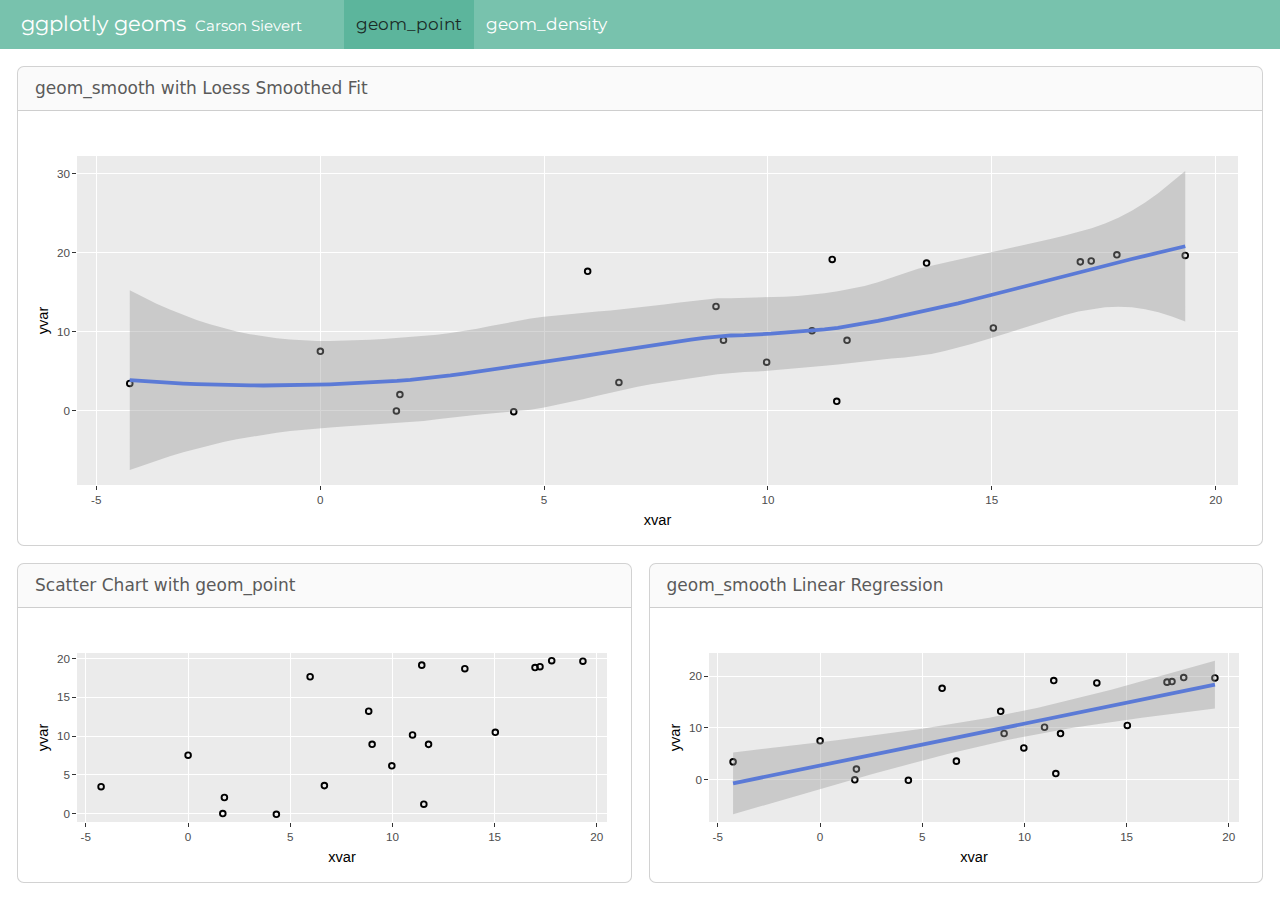
==== commit 170c49ab: "Built site for gh-pages" ====
--- a/index.html
+++ b/index.html
@@ -60,20 +60,20 @@
     <div class="navbar-brand-container">       
 
       <div class="navbar-title">
-        <div class="navbar-title-text">ggplotly geoms</div>
+        <div class="navbar-title-text"><a href="#">ggplotly geoms</a></div>
         <div class="navbar-author">Carson Sievert</div>
       </div>
     </div>
-<div id="dashboard-collapse" class="navbar-collapse collapse"><ul class="navbar-nav navbar-nav-scroll me-auto" role="tablist"><li class="nav-item" role="presentation"><a id="tab-[object Object]" class="nav-link active" data-bs-toggle="tab" role="tab" data-bs-target="#dashboard-page-1" href="#dashboard-page-1" aria-controls="dashboard-page-1" aria-selected="true"><span class="nav-link-text">geom_point</span></a></li><li class="nav-item" role="presentation"><a id="tab-[object Object]" class="nav-link" data-bs-toggle="tab" role="tab" data-bs-target="#dashboard-page-2" href="#dashboard-page-2" aria-controls="dashboard-page-2" aria-selected="false"><span class="nav-link-text">geom_density</span></a></li></ul></div></div>
+<div id="dashboard-collapse" class="navbar-collapse collapse"><ul class="navbar-nav navbar-nav-scroll me-auto" role="tablist"><li class="nav-item" role="presentation"><a id="tab-[object Object]" class="nav-link active" data-bs-toggle="tab" role="tab" data-bs-target="#geom_point" href="#geom_point" aria-controls="geom_point" aria-selected="true"><span class="nav-link-text">geom_point</span></a></li><li class="nav-item" role="presentation"><a id="tab-[object Object]" class="nav-link" data-bs-toggle="tab" role="tab" data-bs-target="#geom_density" href="#geom_density" aria-controls="geom_density" aria-selected="false"><span class="nav-link-text">geom_density</span></a></li></ul></div></div>
 
 
 </nav>
 </header>
 
-<div class="page-layout-custom bslib-gap-spacing html-fill-container bslib-page-fill">  
+<div class="page-layout-custom quarto-dashboard-content bslib-gap-spacing html-fill-container bslib-page-fill">  
 
 <div class="bslib-grid-item html-fill-item tab-content bslib-grid" data-layout="fill" style="display: grid; grid-template-rows: minmax(3em, 1fr); grid-auto-columns: minmax(0, 1fr);">
-<div class="dashboard-page tab-pane show active html-fill-item html-fill-container" data-title="geom_point" data-orientation="rows" id="dashboard-page-1" aria-labeled-by="tab-dashboard-page-1">
+<div id="geom_point" class="dashboard-page tab-pane show active html-fill-item html-fill-container" data-title="geom_point" data-orientation="rows" aria-labelledby="tab-geom_point">
 <div class="html-fill-item html-fill-container bslib-grid" style="display: grid; grid-template-rows: minmax(3em, 60fr) minmax(3em, 40fr); grid-auto-columns: minmax(0, 1fr);">
 <div class="html-fill-item html-fill-container bslib-grid" style="display: grid; grid-template-columns: minmax(3em, 1fr);
 grid-auto-rows: minmax(0, 1fr);">
@@ -84,7 +84,7 @@
 <div class="card-body html-fill-item html-fill-container">
 <div class="cell-output-display html-fill-item html-fill-container">
 <div id="htmlwidget-a8f75d06592efb60ae32" style="width:100%;height:406px;" class="plotly html-widget html-fill-item html-fill-container"></div>
-<script type="application/json" data-for="htmlwidget-a8f75d06592efb60ae32">{"x":{"data":[{"x":[-4.2523540913160982,1.7023179708042919,4.3230537526442943,1.7806284082855788,11.537348370726249,6.6721303879750966,0.0042948483991747111,9.9714030074411415,9.0074560320553427,11.766997972001898,8.8402156453660616,5.9740937832429566,15.034828849331111,10.98500989511902,13.543221961181791,11.435789493245096,16.977063388312914,17.220012697893669,17.793359217915288,19.319909163259876],"y":[3.4731572751993731,0.0059396119421584181,-0.094252427384122761,2.0728082781116353,1.2154403575051616,3.6081114114449964,7.5292102889347765,6.1561543554413447,8.9352381469102173,8.9280921873516395,13.202410971551666,17.644890794177407,10.485402010083973,10.138043065894806,18.681876114109514,19.143471805245795,18.832504955277933,18.939818864400912,19.718587761405431,19.647899862778395],"text":["xvar: -4.252354091<br />yvar:  3.473157275","xvar:  1.702317971<br />yvar:  0.005939612","xvar:  4.323053753<br />yvar: -0.094252427","xvar:  1.780628408<br />yvar:  2.072808278","xvar: 11.537348371<br />yvar:  1.215440358","xvar:  6.672130388<br />yvar:  3.608111411","xvar:  0.004294848<br />yvar:  7.529210289","xvar:  9.971403007<br />yvar:  6.156154355","xvar:  9.007456032<br />yvar:  8.935238147","xvar: 11.766997972<br />yvar:  8.928092187","xvar:  8.840215645<br />yvar: 13.202410972","xvar:  5.974093783<br />yvar: 17.644890794","xvar: 15.034828849<br />yvar: 10.485402010","xvar: 10.985009895<br />yvar: 10.138043066","xvar: 13.543221961<br />yvar: 18.681876114","xvar: 11.435789493<br />yvar: 19.143471805","xvar: 16.977063388<br />yvar: 18.832504955","xvar: 17.220012698<br />yvar: 18.939818864","xvar: 17.793359218<br />yvar: 19.718587761","xvar: 19.319909163<br />yvar: 19.647899863"],"type":"scatter","mode":"markers","marker":{"autocolorscale":false,"color":"rgba(0,0,0,1)","opacity":1,"size":5.6692913385826778,"symbol":"circle-open","line":{"width":1.8897637795275593,"color":"rgba(0,0,0,1)"}},"hoveron":"points","showlegend":false,"xaxis":"x","yaxis":"y","hoverinfo":"text","frame":null},{"x":[-4.2523540913160982,-3.9539710121442506,-3.6555879329724026,-3.357204853800555,-3.058821774628707,-2.7604386954568594,-2.4620556162850118,-2.1636725371131638,-1.8652894579413162,-1.5669063787694686,-1.2685232995976206,-0.97014022042577297,-0.67175714125392538,-0.37337406208207735,-0.07499098291022932,0.22339209626161782,0.52177517543346585,0.82015825460531389,1.118541333777161,1.4169244129490091,1.7153074921208571,2.0136905712927042,2.3120736504645523,2.6104567296364003,2.9088398088082474,3.2072228879800955,3.5056059671519435,3.8039890463237906,4.1023721254956396,4.4007552046674867,4.6991382838393339,4.9975213630111828,5.2959044421830299,5.5942875213548771,5.892670600526726,6.1910536796985731,6.4894367588704203,6.7878198380422692,7.0862029172141163,7.3845859963859635,7.6829690755578124,7.9813521547296595,8.2797352339015067,8.5781183130733556,8.8765013922452027,9.1748844714170499,9.4732675505888988,9.7716506297607459,10.070033708932593,10.368416788104442,10.666799867276289,10.965182946448138,11.263566025619985,11.561949104791832,11.860332183963679,12.158715263135528,12.457098342307377,12.755481421479223,13.053864500651072,13.352247579822921,13.650630658994766,13.949013738166615,14.247396817338464,14.545779896510309,14.844162975682158,15.142546054854007,15.440929134025852,15.739312213197701,16.037695292369548,16.336078371541397,16.634461450713246,16.932844529885095,17.231227609056937,17.529610688228786,17.827993767400635,18.126376846572484,18.424759925744333,18.723143004916182,19.021526084088023,19.319909163259876],"y":[3.8905386085137783,3.7585871463790399,3.6416833649995555,3.5395625295478546,3.4519599051964658,3.3786107571179178,3.3192503504847402,3.273613950469461,3.2414368222446108,3.2224542309827187,3.2164014418563118,3.2230137200379207,3.2420263307000745,3.2731745390153013,3.3161936101561302,3.3708188092950908,3.4367854016047126,3.5138286522575237,3.6016838264260529,3.7000861892828305,3.8087955085423029,3.9406806880067067,4.1032316160276334,4.2913773151744072,4.5000468080163465,4.7241691171227735,4.958673265063009,5.1984882744063716,5.4385431677221856,5.6744943568209001,5.9169274073760372,6.1693789293712609,6.429793073890937,6.696113992019435,6.9662858348411287,7.2382527534403804,7.5099588989015587,7.7793484223090346,8.0443654747471776,8.3029542073003526,8.5530587710529336,8.7926233170892818,9.019591996493773,9.2319089603507738,9.4264731363464964,9.5333453872438589,9.5703083552218473,9.6206532806494209,9.7563171265647277,9.8930026659039623,10.011980679103763,10.136617302272148,10.290278671517138,10.496229710214122,10.75462110467933,11.049548728287007,11.37328058606035,11.71808468302256,12.076229024196856,12.439981614606442,12.80380253404423,13.185924149951907,13.589329320736715,14.010348356075969,14.445311565646982,14.890549259127068,15.342391746193529,15.797169336523687,16.251212339794847,16.700851065684326,17.142415823869435,17.572236924027482,17.986656426386197,18.391683973667259,18.794934346746025,19.19697148097061,19.598359311689148,19.999661774249745,20.401442804000524,20.804266336289633],"text":["xvar: -4.25235409<br />yvar:  3.890539","xvar: -3.95397101<br />yvar:  3.758587","xvar: -3.65558793<br />yvar:  3.641683","xvar: -3.35720485<br />yvar:  3.539563","xvar: -3.05882177<br />yvar:  3.451960","xvar: -2.76043870<br />yvar:  3.378611","xvar: -2.46205562<br />yvar:  3.319250","xvar: -2.16367254<br />yvar:  3.273614","xvar: -1.86528946<br />yvar:  3.241437","xvar: -1.56690638<br />yvar:  3.222454","xvar: -1.26852330<br />yvar:  3.216401","xvar: -0.97014022<br />yvar:  3.223014","xvar: -0.67175714<br />yvar:  3.242026","xvar: -0.37337406<br />yvar:  3.273175","xvar: -0.07499098<br />yvar:  3.316194","xvar:  0.22339210<br />yvar:  3.370819","xvar:  0.52177518<br />yvar:  3.436785","xvar:  0.82015825<br />yvar:  3.513829","xvar:  1.11854133<br />yvar:  3.601684","xvar:  1.41692441<br />yvar:  3.700086","xvar:  1.71530749<br />yvar:  3.808796","xvar:  2.01369057<br />yvar:  3.940681","xvar:  2.31207365<br />yvar:  4.103232","xvar:  2.61045673<br />yvar:  4.291377","xvar:  2.90883981<br />yvar:  4.500047","xvar:  3.20722289<br />yvar:  4.724169","xvar:  3.50560597<br />yvar:  4.958673","xvar:  3.80398905<br />yvar:  5.198488","xvar:  4.10237213<br />yvar:  5.438543","xvar:  4.40075520<br />yvar:  5.674494","xvar:  4.69913828<br />yvar:  5.916927","xvar:  4.99752136<br />yvar:  6.169379","xvar:  5.29590444<br />yvar:  6.429793","xvar:  5.59428752<br />yvar:  6.696114","xvar:  5.89267060<br />yvar:  6.966286","xvar:  6.19105368<br />yvar:  7.238253","xvar:  6.48943676<br />yvar:  7.509959","xvar:  6.78781984<br />yvar:  7.779348","xvar:  7.08620292<br />yvar:  8.044365","xvar:  7.38458600<br />yvar:  8.302954","xvar:  7.68296908<br />yvar:  8.553059","xvar:  7.98135215<br />yvar:  8.792623","xvar:  8.27973523<br />yvar:  9.019592","xvar:  8.57811831<br />yvar:  9.231909","xvar:  8.87650139<br />yvar:  9.426473","xvar:  9.17488447<br />yvar:  9.533345","xvar:  9.47326755<br />yvar:  9.570308","xvar:  9.77165063<br />yvar:  9.620653","xvar: 10.07003371<br />yvar:  9.756317","xvar: 10.36841679<br />yvar:  9.893003","xvar: 10.66679987<br />yvar: 10.011981","xvar: 10.96518295<br />yvar: 10.136617","xvar: 11.26356603<br />yvar: 10.290279","xvar: 11.56194910<br />yvar: 10.496230","xvar: 11.86033218<br />yvar: 10.754621","xvar: 12.15871526<br />yvar: 11.049549","xvar: 12.45709834<br />yvar: 11.373281","xvar: 12.75548142<br />yvar: 11.718085","xvar: 13.05386450<br />yvar: 12.076229","xvar: 13.35224758<br />yvar: 12.439982","xvar: 13.65063066<br />yvar: 12.803803","xvar: 13.94901374<br />yvar: 13.185924","xvar: 14.24739682<br />yvar: 13.589329","xvar: 14.54577990<br />yvar: 14.010348","xvar: 14.84416298<br />yvar: 14.445312","xvar: 15.14254605<br />yvar: 14.890549","xvar: 15.44092913<br />yvar: 15.342392","xvar: 15.73931221<br />yvar: 15.797169","xvar: 16.03769529<br />yvar: 16.251212","xvar: 16.33607837<br />yvar: 16.700851","xvar: 16.63446145<br />yvar: 17.142416","xvar: 16.93284453<br />yvar: 17.572237","xvar: 17.23122761<br />yvar: 17.986656","xvar: 17.52961069<br />yvar: 18.391684","xvar: 17.82799377<br />yvar: 18.794934","xvar: 18.12637685<br />yvar: 19.196971","xvar: 18.42475993<br />yvar: 19.598359","xvar: 18.72314300<br />yvar: 19.999662","xvar: 19.02152608<br />yvar: 20.401443","xvar: 19.31990916<br />yvar: 20.804266"],"type":"scatter","mode":"lines","name":"fitted values","line":{"width":3.7795275590551185,"color":"rgba(51,102,255,1)","dash":"solid"},"hoveron":"points","showlegend":false,"xaxis":"x","yaxis":"y","hoverinfo":"text","frame":null},{"x":[-4.2523540913160982,-3.9539710121442506,-3.6555879329724026,-3.357204853800555,-3.058821774628707,-2.7604386954568594,-2.4620556162850118,-2.1636725371131638,-1.8652894579413162,-1.5669063787694686,-1.2685232995976206,-0.97014022042577297,-0.67175714125392538,-0.37337406208207735,-0.07499098291022932,0.22339209626161782,0.52177517543346585,0.82015825460531389,1.118541333777161,1.4169244129490091,1.7153074921208571,2.0136905712927042,2.3120736504645523,2.6104567296364003,2.9088398088082474,3.2072228879800955,3.5056059671519435,3.8039890463237906,4.1023721254956396,4.4007552046674867,4.6991382838393339,4.9975213630111828,5.2959044421830299,5.5942875213548771,5.892670600526726,6.1910536796985731,6.4894367588704203,6.7878198380422692,7.0862029172141163,7.3845859963859635,7.6829690755578124,7.9813521547296595,8.2797352339015067,8.5781183130733556,8.8765013922452027,9.1748844714170499,9.4732675505888988,9.7716506297607459,10.070033708932593,10.368416788104442,10.666799867276289,10.965182946448138,11.263566025619985,11.561949104791832,11.860332183963679,12.158715263135528,12.457098342307377,12.755481421479223,13.053864500651072,13.352247579822921,13.650630658994766,13.949013738166615,14.247396817338464,14.545779896510309,14.844162975682158,15.142546054854007,15.440929134025852,15.739312213197701,16.037695292369548,16.336078371541397,16.634461450713246,16.932844529885095,17.231227609056937,17.529610688228786,17.827993767400635,18.126376846572484,18.424759925744333,18.723143004916182,19.021526084088023,19.319909163259876,19.319909163259876,19.319909163259876,19.021526084088023,18.723143004916182,18.424759925744333,18.126376846572484,17.827993767400635,17.529610688228786,17.231227609056937,16.932844529885095,16.634461450713246,16.336078371541397,16.037695292369548,15.739312213197701,15.440929134025852,15.142546054854007,14.844162975682158,14.545779896510309,14.247396817338464,13.949013738166615,13.650630658994766,13.352247579822921,13.053864500651072,12.755481421479223,12.457098342307377,12.158715263135528,11.860332183963679,11.561949104791832,11.263566025619985,10.965182946448138,10.666799867276289,10.368416788104442,10.070033708932593,9.7716506297607459,9.4732675505888988,9.1748844714170499,8.8765013922452027,8.5781183130733556,8.2797352339015067,7.9813521547296595,7.6829690755578124,7.3845859963859635,7.0862029172141163,6.7878198380422692,6.4894367588704203,6.1910536796985731,5.892670600526726,5.5942875213548771,5.2959044421830299,4.9975213630111828,4.6991382838393339,4.4007552046674867,4.1023721254956396,3.8039890463237906,3.5056059671519435,3.2072228879800955,2.9088398088082474,2.6104567296364003,2.3120736504645523,2.0136905712927042,1.7153074921208571,1.4169244129490091,1.118541333777161,0.82015825460531389,0.52177517543346585,0.22339209626161782,-0.07499098291022932,-0.37337406208207735,-0.67175714125392538,-0.97014022042577297,-1.2685232995976206,-1.5669063787694686,-1.8652894579413162,-2.1636725371131638,-2.4620556162850118,-2.7604386954568594,-3.058821774628707,-3.357204853800555,-3.6555879329724026,-3.9539710121442506,-4.2523540913160982,-4.2523540913160982],"y":[-7.4623682392276605,-6.8478421457726641,-6.2674252644750608,-5.7223448060704847,-5.2138514977430468,-4.7431497338938629,-4.3112975278958565,-3.9190742662472471,-3.5668204453584154,-3.2542628824201114,-2.9803496502297131,-2.743127286027681,-2.5396934837363672,-2.3662478569592831,-2.2182426970293472,-2.0906119915369792,-1.9780398386412799,-1.8752251612263509,-1.7771080427269434,-1.6790384285588762,-1.5768292172344327,-1.4390056239817173,-1.2539701049956733,-1.0443923991895838,-0.83311375586284342,-0.63790381342457092,-0.46768113787989929,-0.32095125094200316,-0.18671616984940886,-0.045406033144981706,0.15451690560296338,0.42334413615310318,0.74952984003921141,1.1184134638648304,1.5136781390868599,1.9186324193499562,2.3175417385927899,2.6970727252549258,3.0477264168708338,3.3649651924406765,3.6496856080288209,3.9078303963552878,4.1492024091329069,4.3857532194502244,4.6288851075373065,4.8224608332027357,4.9219703121512968,4.9825209094127887,5.1384357588001688,5.3450072466685725,5.5184302759097381,5.6340951307737681,5.7208088568914874,5.856492527066405,6.0728708409069281,6.3009610508032603,6.4883645152031848,6.6238705267435991,6.7425502827665698,6.9101218331602725,7.193648243162122,7.5598142410453546,7.9821373510042077,8.4503814158774677,8.954247551373328,9.4836023954031674,10.028401531173916,10.578273977766848,11.121719909267846,11.644898132717245,12.13007415688152,12.554015020759167,12.886979752086333,13.100138121548834,13.172788814403253,13.091901723795068,12.855468596956367,12.469711328058263,11.94518684283819,11.293667009690886,11.293667009690886,30.31486566288838,28.857698765162858,27.529612220441226,26.341250026421928,25.302041238146153,24.417079879088796,23.683229825785684,23.086333100686062,22.590458827295798,22.154757490857349,21.756803998651407,21.380704770321849,21.016064695280527,20.656381961213143,20.297496122850969,19.936375579920636,19.570315296274472,19.196521290469221,18.812034058858458,18.413956824926338,17.969841396052612,17.409907765627143,16.812298839301523,16.258196656917516,15.798136405770755,15.436371368451733,15.135966893361839,14.859748486142788,14.639139473770527,14.505531082297788,14.440998085139352,14.374198494329287,14.258785651886054,14.218646398292398,14.244229941284981,14.224061165155685,14.078064701251323,13.889981583854638,13.677416237823277,13.456431934077045,13.240943222160029,13.041004532623521,12.861624119363142,12.702376059210327,12.557873087530805,12.418893530595398,12.273814520174039,12.110056307742664,11.915413722589419,11.679337909149112,11.394394746786782,11.063802505293779,10.717927799754747,10.385027668005918,10.086242047670119,9.8332073718955364,9.6271470295383992,9.4604333370509401,9.3203669999951302,9.194420234319038,9.0792108071245377,8.9804756955790488,8.9028824657413992,8.851610641850705,8.8322496101271604,8.8506299173416068,8.9125969349898853,9.0237461451365171,9.1891547261035225,9.4131525339423376,9.6991713443855492,10.049694089847637,10.46630216718617,10.949798228865337,11.500371248129699,12.117771308135978,12.801469865166194,13.550791994474171,14.365016438530745,15.243445456255216,-7.4623682392276605],"text":["xvar: -4.25235409<br />yvar:  3.890539","xvar: -3.95397101<br />yvar:  3.758587","xvar: -3.65558793<br />yvar:  3.641683","xvar: -3.35720485<br />yvar:  3.539563","xvar: -3.05882177<br />yvar:  3.451960","xvar: -2.76043870<br />yvar:  3.378611","xvar: -2.46205562<br />yvar:  3.319250","xvar: -2.16367254<br />yvar:  3.273614","xvar: -1.86528946<br />yvar:  3.241437","xvar: -1.56690638<br />yvar:  3.222454","xvar: -1.26852330<br />yvar:  3.216401","xvar: -0.97014022<br />yvar:  3.223014","xvar: -0.67175714<br />yvar:  3.242026","xvar: -0.37337406<br />yvar:  3.273175","xvar: -0.07499098<br />yvar:  3.316194","xvar:  0.22339210<br />yvar:  3.370819","xvar:  0.52177518<br />yvar:  3.436785","xvar:  0.82015825<br />yvar:  3.513829","xvar:  1.11854133<br />yvar:  3.601684","xvar:  1.41692441<br />yvar:  3.700086","xvar:  1.71530749<br />yvar:  3.808796","xvar:  2.01369057<br />yvar:  3.940681","xvar:  2.31207365<br />yvar:  4.103232","xvar:  2.61045673<br />yvar:  4.291377","xvar:  2.90883981<br />yvar:  4.500047","xvar:  3.20722289<br />yvar:  4.724169","xvar:  3.50560597<br />yvar:  4.958673","xvar:  3.80398905<br />yvar:  5.198488","xvar:  4.10237213<br />yvar:  5.438543","xvar:  4.40075520<br />yvar:  5.674494","xvar:  4.69913828<br />yvar:  5.916927","xvar:  4.99752136<br />yvar:  6.169379","xvar:  5.29590444<br />yvar:  6.429793","xvar:  5.59428752<br />yvar:  6.696114","xvar:  5.89267060<br />yvar:  6.966286","xvar:  6.19105368<br />yvar:  7.238253","xvar:  6.48943676<br />yvar:  7.509959","xvar:  6.78781984<br />yvar:  7.779348","xvar:  7.08620292<br />yvar:  8.044365","xvar:  7.38458600<br />yvar:  8.302954","xvar:  7.68296908<br />yvar:  8.553059","xvar:  7.98135215<br />yvar:  8.792623","xvar:  8.27973523<br />yvar:  9.019592","xvar:  8.57811831<br />yvar:  9.231909","xvar:  8.87650139<br />yvar:  9.426473","xvar:  9.17488447<br />yvar:  9.533345","xvar:  9.47326755<br />yvar:  9.570308","xvar:  9.77165063<br />yvar:  9.620653","xvar: 10.07003371<br />yvar:  9.756317","xvar: 10.36841679<br />yvar:  9.893003","xvar: 10.66679987<br />yvar: 10.011981","xvar: 10.96518295<br />yvar: 10.136617","xvar: 11.26356603<br />yvar: 10.290279","xvar: 11.56194910<br />yvar: 10.496230","xvar: 11.86033218<br />yvar: 10.754621","xvar: 12.15871526<br />yvar: 11.049549","xvar: 12.45709834<br />yvar: 11.373281","xvar: 12.75548142<br />yvar: 11.718085","xvar: 13.05386450<br />yvar: 12.076229","xvar: 13.35224758<br />yvar: 12.439982","xvar: 13.65063066<br />yvar: 12.803803","xvar: 13.94901374<br />yvar: 13.185924","xvar: 14.24739682<br />yvar: 13.589329","xvar: 14.54577990<br />yvar: 14.010348","xvar: 14.84416298<br />yvar: 14.445312","xvar: 15.14254605<br />yvar: 14.890549","xvar: 15.44092913<br />yvar: 15.342392","xvar: 15.73931221<br />yvar: 15.797169","xvar: 16.03769529<br />yvar: 16.251212","xvar: 16.33607837<br />yvar: 16.700851","xvar: 16.63446145<br />yvar: 17.142416","xvar: 16.93284453<br />yvar: 17.572237","xvar: 17.23122761<br />yvar: 17.986656","xvar: 17.52961069<br />yvar: 18.391684","xvar: 17.82799377<br />yvar: 18.794934","xvar: 18.12637685<br />yvar: 19.196971","xvar: 18.42475993<br />yvar: 19.598359","xvar: 18.72314300<br />yvar: 19.999662","xvar: 19.02152608<br />yvar: 20.401443","xvar: 19.31990916<br />yvar: 20.804266","xvar: 19.31990916<br />yvar: 20.804266","xvar: 19.31990916<br />yvar: 20.804266","xvar: 19.02152608<br />yvar: 20.401443","xvar: 18.72314300<br />yvar: 19.999662","xvar: 18.42475993<br />yvar: 19.598359","xvar: 18.12637685<br />yvar: 19.196971","xvar: 17.82799377<br />yvar: 18.794934","xvar: 17.52961069<br />yvar: 18.391684","xvar: 17.23122761<br />yvar: 17.986656","xvar: 16.93284453<br />yvar: 17.572237","xvar: 16.63446145<br />yvar: 17.142416","xvar: 16.33607837<br />yvar: 16.700851","xvar: 16.03769529<br />yvar: 16.251212","xvar: 15.73931221<br />yvar: 15.797169","xvar: 15.44092913<br />yvar: 15.342392","xvar: 15.14254605<br />yvar: 14.890549","xvar: 14.84416298<br />yvar: 14.445312","xvar: 14.54577990<br />yvar: 14.010348","xvar: 14.24739682<br />yvar: 13.589329","xvar: 13.94901374<br />yvar: 13.185924","xvar: 13.65063066<br />yvar: 12.803803","xvar: 13.35224758<br />yvar: 12.439982","xvar: 13.05386450<br />yvar: 12.076229","xvar: 12.75548142<br />yvar: 11.718085","xvar: 12.45709834<br />yvar: 11.373281","xvar: 12.15871526<br />yvar: 11.049549","xvar: 11.86033218<br />yvar: 10.754621","xvar: 11.56194910<br />yvar: 10.496230","xvar: 11.26356603<br />yvar: 10.290279","xvar: 10.96518295<br />yvar: 10.136617","xvar: 10.66679987<br />yvar: 10.011981","xvar: 10.36841679<br />yvar:  9.893003","xvar: 10.07003371<br />yvar:  9.756317","xvar:  9.77165063<br />yvar:  9.620653","xvar:  9.47326755<br />yvar:  9.570308","xvar:  9.17488447<br />yvar:  9.533345","xvar:  8.87650139<br />yvar:  9.426473","xvar:  8.57811831<br />yvar:  9.231909","xvar:  8.27973523<br />yvar:  9.019592","xvar:  7.98135215<br />yvar:  8.792623","xvar:  7.68296908<br />yvar:  8.553059","xvar:  7.38458600<br />yvar:  8.302954","xvar:  7.08620292<br />yvar:  8.044365","xvar:  6.78781984<br />yvar:  7.779348","xvar:  6.48943676<br />yvar:  7.509959","xvar:  6.19105368<br />yvar:  7.238253","xvar:  5.89267060<br />yvar:  6.966286","xvar:  5.59428752<br />yvar:  6.696114","xvar:  5.29590444<br />yvar:  6.429793","xvar:  4.99752136<br />yvar:  6.169379","xvar:  4.69913828<br />yvar:  5.916927","xvar:  4.40075520<br />yvar:  5.674494","xvar:  4.10237213<br />yvar:  5.438543","xvar:  3.80398905<br />yvar:  5.198488","xvar:  3.50560597<br />yvar:  4.958673","xvar:  3.20722289<br />yvar:  4.724169","xvar:  2.90883981<br />yvar:  4.500047","xvar:  2.61045673<br />yvar:  4.291377","xvar:  2.31207365<br />yvar:  4.103232","xvar:  2.01369057<br />yvar:  3.940681","xvar:  1.71530749<br />yvar:  3.808796","xvar:  1.41692441<br />yvar:  3.700086","xvar:  1.11854133<br />yvar:  3.601684","xvar:  0.82015825<br />yvar:  3.513829","xvar:  0.52177518<br />yvar:  3.436785","xvar:  0.22339210<br />yvar:  3.370819","xvar: -0.07499098<br />yvar:  3.316194","xvar: -0.37337406<br />yvar:  3.273175","xvar: -0.67175714<br />yvar:  3.242026","xvar: -0.97014022<br />yvar:  3.223014","xvar: -1.26852330<br />yvar:  3.216401","xvar: -1.56690638<br />yvar:  3.222454","xvar: -1.86528946<br />yvar:  3.241437","xvar: -2.16367254<br />yvar:  3.273614","xvar: -2.46205562<br />yvar:  3.319250","xvar: -2.76043870<br />yvar:  3.378611","xvar: -3.05882177<br />yvar:  3.451960","xvar: -3.35720485<br />yvar:  3.539563","xvar: -3.65558793<br />yvar:  3.641683","xvar: -3.95397101<br />yvar:  3.758587","xvar: -4.25235409<br />yvar:  3.890539","xvar: -4.25235409<br />yvar:  3.890539"],"type":"scatter","mode":"lines","line":{"width":3.7795275590551185,"color":"transparent","dash":"solid"},"fill":"toself","fillcolor":"rgba(153,153,153,0.4)","hoveron":"points","hoverinfo":"x+y","showlegend":false,"xaxis":"x","yaxis":"y","frame":null}],"layout":{"margin":{"t":27.68949771689498,"r":7.3059360730593621,"b":41.643835616438366,"l":37.260273972602747},"plot_bgcolor":"rgba(235,235,235,1)","paper_bgcolor":"rgba(255,255,255,1)","font":{"color":"rgba(0,0,0,1)","family":"","size":14.611872146118724},"xaxis":{"domain":[0,1],"automargin":true,"type":"linear","autorange":false,"range":[-5.430967254044897,20.498522325988674],"tickmode":"array","ticktext":["-5","0","5","10","15","20"],"tickvals":[-5,0,5.0000000000000009,10,15,20],"categoryorder":"array","categoryarray":["-5","0","5","10","15","20"],"nticks":null,"ticks":"outside","tickcolor":"rgba(51,51,51,1)","ticklen":3.6529680365296811,"tickwidth":0.66417600664176002,"showticklabels":true,"tickfont":{"color":"rgba(77,77,77,1)","family":"","size":11.68949771689498},"tickangle":-0,"showline":false,"linecolor":null,"linewidth":0,"showgrid":true,"gridcolor":"rgba(255,255,255,1)","gridwidth":0.66417600664176002,"zeroline":false,"anchor":"y","title":{"text":"xvar","font":{"color":"rgba(0,0,0,1)","family":"","size":14.611872146118724}},"hoverformat":".2f"},"yaxis":{"domain":[0,1],"automargin":true,"type":"linear","autorange":false,"range":[-9.3512299343334622,32.203727357994183],"tickmode":"array","ticktext":["0","10","20","30"],"tickvals":[0,9.9999999999999982,20,30],"categoryorder":"array","categoryarray":["0","10","20","30"],"nticks":null,"ticks":"outside","tickcolor":"rgba(51,51,51,1)","ticklen":3.6529680365296811,"tickwidth":0.66417600664176002,"showticklabels":true,"tickfont":{"color":"rgba(77,77,77,1)","family":"","size":11.68949771689498},"tickangle":-0,"showline":false,"linecolor":null,"linewidth":0,"showgrid":true,"gridcolor":"rgba(255,255,255,1)","gridwidth":0.66417600664176002,"zeroline":false,"anchor":"x","title":{"text":"yvar","font":{"color":"rgba(0,0,0,1)","family":"","size":14.611872146118724}},"hoverformat":".2f"},"shapes":[{"type":"rect","fillcolor":null,"line":{"color":null,"width":0,"linetype":[]},"yref":"paper","xref":"paper","x0":0,"x1":1,"y0":0,"y1":1}],"showlegend":false,"legend":{"bgcolor":"rgba(255,255,255,1)","bordercolor":"transparent","borderwidth":1.8897637795275593,"font":{"color":"rgba(0,0,0,1)","family":"","size":11.68949771689498}},"hovermode":"closest","barmode":"relative"},"config":{"doubleClick":"reset","modeBarButtonsToAdd":["hoverclosest","hovercompare"],"showSendToCloud":false},"source":"A","attrs":{"f9e9125b459b":{"x":{},"y":{},"type":"scatter"},"f9e92636cc87":{"x":{},"y":{}}},"cur_data":"f9e9125b459b","visdat":{"f9e9125b459b":["function (y) ","x"],"f9e92636cc87":["function (y) ","x"]},"highlight":{"on":"plotly_click","persistent":false,"dynamic":false,"selectize":false,"opacityDim":0.20000000000000001,"selected":{"opacity":1},"debounce":0},"shinyEvents":["plotly_hover","plotly_click","plotly_selected","plotly_relayout","plotly_brushed","plotly_brushing","plotly_clickannotation","plotly_doubleclick","plotly_deselect","plotly_afterplot","plotly_sunburstclick"],"base_url":"https://plot.ly"},"evals":[],"jsHooks":[]}</script>
+<script type="application/json" data-for="htmlwidget-a8f75d06592efb60ae32">{"x":{"data":[{"x":[-4.2523540913160982,1.7023179708042919,4.3230537526442943,1.7806284082855788,11.537348370726249,6.6721303879750966,0.0042948483991747111,9.9714030074411415,9.0074560320553427,11.766997972001898,8.8402156453660616,5.9740937832429566,15.034828849331111,10.98500989511902,13.543221961181791,11.435789493245096,16.977063388312914,17.220012697893669,17.793359217915288,19.319909163259876],"y":[3.4731572751993731,0.0059396119421584181,-0.094252427384122761,2.0728082781116353,1.2154403575051616,3.6081114114449964,7.5292102889347765,6.1561543554413447,8.9352381469102173,8.9280921873516395,13.202410971551666,17.644890794177407,10.485402010083973,10.138043065894806,18.681876114109514,19.143471805245795,18.832504955277933,18.939818864400912,19.718587761405431,19.647899862778395],"text":["xvar: -4.252354091<br />yvar:  3.473157275","xvar:  1.702317971<br />yvar:  0.005939612","xvar:  4.323053753<br />yvar: -0.094252427","xvar:  1.780628408<br />yvar:  2.072808278","xvar: 11.537348371<br />yvar:  1.215440358","xvar:  6.672130388<br />yvar:  3.608111411","xvar:  0.004294848<br />yvar:  7.529210289","xvar:  9.971403007<br />yvar:  6.156154355","xvar:  9.007456032<br />yvar:  8.935238147","xvar: 11.766997972<br />yvar:  8.928092187","xvar:  8.840215645<br />yvar: 13.202410972","xvar:  5.974093783<br />yvar: 17.644890794","xvar: 15.034828849<br />yvar: 10.485402010","xvar: 10.985009895<br />yvar: 10.138043066","xvar: 13.543221961<br />yvar: 18.681876114","xvar: 11.435789493<br />yvar: 19.143471805","xvar: 16.977063388<br />yvar: 18.832504955","xvar: 17.220012698<br />yvar: 18.939818864","xvar: 17.793359218<br />yvar: 19.718587761","xvar: 19.319909163<br />yvar: 19.647899863"],"type":"scatter","mode":"markers","marker":{"autocolorscale":false,"color":"rgba(0,0,0,1)","opacity":1,"size":5.6692913385826778,"symbol":"circle-open","line":{"width":1.8897637795275593,"color":"rgba(0,0,0,1)"}},"hoveron":"points","showlegend":false,"xaxis":"x","yaxis":"y","hoverinfo":"text","frame":null},{"x":[-4.2523540913160982,-3.9539710121442506,-3.6555879329724026,-3.357204853800555,-3.058821774628707,-2.7604386954568594,-2.4620556162850118,-2.1636725371131638,-1.8652894579413162,-1.5669063787694686,-1.2685232995976206,-0.97014022042577297,-0.67175714125392538,-0.37337406208207735,-0.07499098291022932,0.22339209626161782,0.52177517543346585,0.82015825460531389,1.118541333777161,1.4169244129490091,1.7153074921208571,2.0136905712927042,2.3120736504645523,2.6104567296364003,2.9088398088082474,3.2072228879800955,3.5056059671519435,3.8039890463237906,4.1023721254956396,4.4007552046674867,4.6991382838393339,4.9975213630111828,5.2959044421830299,5.5942875213548771,5.892670600526726,6.1910536796985731,6.4894367588704203,6.7878198380422692,7.0862029172141163,7.3845859963859635,7.6829690755578124,7.9813521547296595,8.2797352339015067,8.5781183130733556,8.8765013922452027,9.1748844714170499,9.4732675505888988,9.7716506297607459,10.070033708932593,10.368416788104442,10.666799867276289,10.965182946448138,11.263566025619985,11.561949104791832,11.860332183963679,12.158715263135528,12.457098342307377,12.755481421479223,13.053864500651072,13.352247579822921,13.650630658994766,13.949013738166615,14.247396817338464,14.545779896510309,14.844162975682158,15.142546054854007,15.440929134025852,15.739312213197701,16.037695292369548,16.336078371541397,16.634461450713246,16.932844529885095,17.231227609056937,17.529610688228786,17.827993767400635,18.126376846572484,18.424759925744333,18.723143004916182,19.021526084088023,19.319909163259876],"y":[3.8905386085137783,3.7585871463790399,3.6416833649995555,3.5395625295478546,3.4519599051964658,3.3786107571179178,3.3192503504847402,3.273613950469461,3.2414368222446108,3.2224542309827187,3.2164014418563118,3.2230137200379207,3.2420263307000745,3.2731745390153013,3.3161936101561302,3.3708188092950908,3.4367854016047126,3.5138286522575237,3.6016838264260529,3.7000861892828305,3.8087955085423029,3.9406806880067067,4.1032316160276334,4.2913773151744072,4.5000468080163465,4.7241691171227735,4.958673265063009,5.1984882744063716,5.4385431677221856,5.6744943568209001,5.9169274073760372,6.1693789293712609,6.429793073890937,6.696113992019435,6.9662858348411287,7.2382527534403804,7.5099588989015587,7.7793484223090346,8.0443654747471776,8.3029542073003526,8.5530587710529336,8.7926233170892818,9.019591996493773,9.2319089603507738,9.4264731363464964,9.5333453872438589,9.5703083552218473,9.6206532806494209,9.7563171265647277,9.8930026659039623,10.011980679103763,10.136617302272148,10.290278671517138,10.496229710214122,10.75462110467933,11.049548728287007,11.37328058606035,11.71808468302256,12.076229024196856,12.439981614606442,12.80380253404423,13.185924149951907,13.589329320736715,14.010348356075969,14.445311565646982,14.890549259127068,15.342391746193529,15.797169336523687,16.251212339794847,16.700851065684326,17.142415823869435,17.572236924027482,17.986656426386197,18.391683973667259,18.794934346746025,19.19697148097061,19.598359311689148,19.999661774249745,20.401442804000524,20.804266336289633],"text":["xvar: -4.25235409<br />yvar:  3.890539","xvar: -3.95397101<br />yvar:  3.758587","xvar: -3.65558793<br />yvar:  3.641683","xvar: -3.35720485<br />yvar:  3.539563","xvar: -3.05882177<br />yvar:  3.451960","xvar: -2.76043870<br />yvar:  3.378611","xvar: -2.46205562<br />yvar:  3.319250","xvar: -2.16367254<br />yvar:  3.273614","xvar: -1.86528946<br />yvar:  3.241437","xvar: -1.56690638<br />yvar:  3.222454","xvar: -1.26852330<br />yvar:  3.216401","xvar: -0.97014022<br />yvar:  3.223014","xvar: -0.67175714<br />yvar:  3.242026","xvar: -0.37337406<br />yvar:  3.273175","xvar: -0.07499098<br />yvar:  3.316194","xvar:  0.22339210<br />yvar:  3.370819","xvar:  0.52177518<br />yvar:  3.436785","xvar:  0.82015825<br />yvar:  3.513829","xvar:  1.11854133<br />yvar:  3.601684","xvar:  1.41692441<br />yvar:  3.700086","xvar:  1.71530749<br />yvar:  3.808796","xvar:  2.01369057<br />yvar:  3.940681","xvar:  2.31207365<br />yvar:  4.103232","xvar:  2.61045673<br />yvar:  4.291377","xvar:  2.90883981<br />yvar:  4.500047","xvar:  3.20722289<br />yvar:  4.724169","xvar:  3.50560597<br />yvar:  4.958673","xvar:  3.80398905<br />yvar:  5.198488","xvar:  4.10237213<br />yvar:  5.438543","xvar:  4.40075520<br />yvar:  5.674494","xvar:  4.69913828<br />yvar:  5.916927","xvar:  4.99752136<br />yvar:  6.169379","xvar:  5.29590444<br />yvar:  6.429793","xvar:  5.59428752<br />yvar:  6.696114","xvar:  5.89267060<br />yvar:  6.966286","xvar:  6.19105368<br />yvar:  7.238253","xvar:  6.48943676<br />yvar:  7.509959","xvar:  6.78781984<br />yvar:  7.779348","xvar:  7.08620292<br />yvar:  8.044365","xvar:  7.38458600<br />yvar:  8.302954","xvar:  7.68296908<br />yvar:  8.553059","xvar:  7.98135215<br />yvar:  8.792623","xvar:  8.27973523<br />yvar:  9.019592","xvar:  8.57811831<br />yvar:  9.231909","xvar:  8.87650139<br />yvar:  9.426473","xvar:  9.17488447<br />yvar:  9.533345","xvar:  9.47326755<br />yvar:  9.570308","xvar:  9.77165063<br />yvar:  9.620653","xvar: 10.07003371<br />yvar:  9.756317","xvar: 10.36841679<br />yvar:  9.893003","xvar: 10.66679987<br />yvar: 10.011981","xvar: 10.96518295<br />yvar: 10.136617","xvar: 11.26356603<br />yvar: 10.290279","xvar: 11.56194910<br />yvar: 10.496230","xvar: 11.86033218<br />yvar: 10.754621","xvar: 12.15871526<br />yvar: 11.049549","xvar: 12.45709834<br />yvar: 11.373281","xvar: 12.75548142<br />yvar: 11.718085","xvar: 13.05386450<br />yvar: 12.076229","xvar: 13.35224758<br />yvar: 12.439982","xvar: 13.65063066<br />yvar: 12.803803","xvar: 13.94901374<br />yvar: 13.185924","xvar: 14.24739682<br />yvar: 13.589329","xvar: 14.54577990<br />yvar: 14.010348","xvar: 14.84416298<br />yvar: 14.445312","xvar: 15.14254605<br />yvar: 14.890549","xvar: 15.44092913<br />yvar: 15.342392","xvar: 15.73931221<br />yvar: 15.797169","xvar: 16.03769529<br />yvar: 16.251212","xvar: 16.33607837<br />yvar: 16.700851","xvar: 16.63446145<br />yvar: 17.142416","xvar: 16.93284453<br />yvar: 17.572237","xvar: 17.23122761<br />yvar: 17.986656","xvar: 17.52961069<br />yvar: 18.391684","xvar: 17.82799377<br />yvar: 18.794934","xvar: 18.12637685<br />yvar: 19.196971","xvar: 18.42475993<br />yvar: 19.598359","xvar: 18.72314300<br />yvar: 19.999662","xvar: 19.02152608<br />yvar: 20.401443","xvar: 19.31990916<br />yvar: 20.804266"],"type":"scatter","mode":"lines","name":"fitted values","line":{"width":3.7795275590551185,"color":"rgba(51,102,255,1)","dash":"solid"},"hoveron":"points","showlegend":false,"xaxis":"x","yaxis":"y","hoverinfo":"text","frame":null},{"x":[-4.2523540913160982,-3.9539710121442506,-3.6555879329724026,-3.357204853800555,-3.058821774628707,-2.7604386954568594,-2.4620556162850118,-2.1636725371131638,-1.8652894579413162,-1.5669063787694686,-1.2685232995976206,-0.97014022042577297,-0.67175714125392538,-0.37337406208207735,-0.07499098291022932,0.22339209626161782,0.52177517543346585,0.82015825460531389,1.118541333777161,1.4169244129490091,1.7153074921208571,2.0136905712927042,2.3120736504645523,2.6104567296364003,2.9088398088082474,3.2072228879800955,3.5056059671519435,3.8039890463237906,4.1023721254956396,4.4007552046674867,4.6991382838393339,4.9975213630111828,5.2959044421830299,5.5942875213548771,5.892670600526726,6.1910536796985731,6.4894367588704203,6.7878198380422692,7.0862029172141163,7.3845859963859635,7.6829690755578124,7.9813521547296595,8.2797352339015067,8.5781183130733556,8.8765013922452027,9.1748844714170499,9.4732675505888988,9.7716506297607459,10.070033708932593,10.368416788104442,10.666799867276289,10.965182946448138,11.263566025619985,11.561949104791832,11.860332183963679,12.158715263135528,12.457098342307377,12.755481421479223,13.053864500651072,13.352247579822921,13.650630658994766,13.949013738166615,14.247396817338464,14.545779896510309,14.844162975682158,15.142546054854007,15.440929134025852,15.739312213197701,16.037695292369548,16.336078371541397,16.634461450713246,16.932844529885095,17.231227609056937,17.529610688228786,17.827993767400635,18.126376846572484,18.424759925744333,18.723143004916182,19.021526084088023,19.319909163259876,19.319909163259876,19.319909163259876,19.021526084088023,18.723143004916182,18.424759925744333,18.126376846572484,17.827993767400635,17.529610688228786,17.231227609056937,16.932844529885095,16.634461450713246,16.336078371541397,16.037695292369548,15.739312213197701,15.440929134025852,15.142546054854007,14.844162975682158,14.545779896510309,14.247396817338464,13.949013738166615,13.650630658994766,13.352247579822921,13.053864500651072,12.755481421479223,12.457098342307377,12.158715263135528,11.860332183963679,11.561949104791832,11.263566025619985,10.965182946448138,10.666799867276289,10.368416788104442,10.070033708932593,9.7716506297607459,9.4732675505888988,9.1748844714170499,8.8765013922452027,8.5781183130733556,8.2797352339015067,7.9813521547296595,7.6829690755578124,7.3845859963859635,7.0862029172141163,6.7878198380422692,6.4894367588704203,6.1910536796985731,5.892670600526726,5.5942875213548771,5.2959044421830299,4.9975213630111828,4.6991382838393339,4.4007552046674867,4.1023721254956396,3.8039890463237906,3.5056059671519435,3.2072228879800955,2.9088398088082474,2.6104567296364003,2.3120736504645523,2.0136905712927042,1.7153074921208571,1.4169244129490091,1.118541333777161,0.82015825460531389,0.52177517543346585,0.22339209626161782,-0.07499098291022932,-0.37337406208207735,-0.67175714125392538,-0.97014022042577297,-1.2685232995976206,-1.5669063787694686,-1.8652894579413162,-2.1636725371131638,-2.4620556162850118,-2.7604386954568594,-3.058821774628707,-3.357204853800555,-3.6555879329724026,-3.9539710121442506,-4.2523540913160982,-4.2523540913160982],"y":[-7.4623682392276605,-6.8478421457726641,-6.2674252644750608,-5.7223448060704847,-5.2138514977430468,-4.7431497338938629,-4.3112975278958565,-3.9190742662472471,-3.5668204453584154,-3.2542628824201114,-2.9803496502297131,-2.743127286027681,-2.5396934837363672,-2.3662478569592831,-2.2182426970293472,-2.0906119915369792,-1.9780398386412799,-1.8752251612263509,-1.7771080427269434,-1.6790384285588762,-1.5768292172344327,-1.4390056239817173,-1.2539701049956733,-1.0443923991895838,-0.83311375586284342,-0.63790381342457092,-0.46768113787989929,-0.32095125094200316,-0.18671616984940886,-0.045406033144981706,0.15451690560296338,0.42334413615310318,0.74952984003921141,1.1184134638648304,1.5136781390868599,1.9186324193499562,2.3175417385927899,2.6970727252549258,3.0477264168708338,3.3649651924406765,3.6496856080288209,3.9078303963552878,4.1492024091329069,4.3857532194502244,4.6288851075373065,4.8224608332027357,4.9219703121512968,4.9825209094127887,5.1384357588001688,5.3450072466685725,5.5184302759097381,5.6340951307737681,5.7208088568914874,5.856492527066405,6.0728708409069281,6.3009610508032603,6.4883645152031848,6.6238705267435991,6.7425502827665698,6.9101218331602725,7.193648243162122,7.5598142410453546,7.9821373510042077,8.4503814158774677,8.954247551373328,9.4836023954031674,10.028401531173916,10.578273977766848,11.121719909267846,11.644898132717245,12.13007415688152,12.554015020759167,12.886979752086333,13.100138121548834,13.172788814403253,13.091901723795068,12.855468596956367,12.469711328058263,11.94518684283819,11.293667009690886,11.293667009690886,30.31486566288838,28.857698765162858,27.529612220441226,26.341250026421928,25.302041238146153,24.417079879088796,23.683229825785684,23.086333100686062,22.590458827295798,22.154757490857349,21.756803998651407,21.380704770321849,21.016064695280527,20.656381961213143,20.297496122850969,19.936375579920636,19.570315296274472,19.196521290469221,18.812034058858458,18.413956824926338,17.969841396052612,17.409907765627143,16.812298839301523,16.258196656917516,15.798136405770755,15.436371368451733,15.135966893361839,14.859748486142788,14.639139473770527,14.505531082297788,14.440998085139352,14.374198494329287,14.258785651886054,14.218646398292398,14.244229941284981,14.224061165155685,14.078064701251323,13.889981583854638,13.677416237823277,13.456431934077045,13.240943222160029,13.041004532623521,12.861624119363142,12.702376059210327,12.557873087530805,12.418893530595398,12.273814520174039,12.110056307742664,11.915413722589419,11.679337909149112,11.394394746786782,11.063802505293779,10.717927799754747,10.385027668005918,10.086242047670119,9.8332073718955364,9.6271470295383992,9.4604333370509401,9.3203669999951302,9.194420234319038,9.0792108071245377,8.9804756955790488,8.9028824657413992,8.851610641850705,8.8322496101271604,8.8506299173416068,8.9125969349898853,9.0237461451365171,9.1891547261035225,9.4131525339423376,9.6991713443855492,10.049694089847637,10.46630216718617,10.949798228865337,11.500371248129699,12.117771308135978,12.801469865166194,13.550791994474171,14.365016438530745,15.243445456255216,-7.4623682392276605],"text":["xvar: -4.25235409<br />yvar:  3.890539","xvar: -3.95397101<br />yvar:  3.758587","xvar: -3.65558793<br />yvar:  3.641683","xvar: -3.35720485<br />yvar:  3.539563","xvar: -3.05882177<br />yvar:  3.451960","xvar: -2.76043870<br />yvar:  3.378611","xvar: -2.46205562<br />yvar:  3.319250","xvar: -2.16367254<br />yvar:  3.273614","xvar: -1.86528946<br />yvar:  3.241437","xvar: -1.56690638<br />yvar:  3.222454","xvar: -1.26852330<br />yvar:  3.216401","xvar: -0.97014022<br />yvar:  3.223014","xvar: -0.67175714<br />yvar:  3.242026","xvar: -0.37337406<br />yvar:  3.273175","xvar: -0.07499098<br />yvar:  3.316194","xvar:  0.22339210<br />yvar:  3.370819","xvar:  0.52177518<br />yvar:  3.436785","xvar:  0.82015825<br />yvar:  3.513829","xvar:  1.11854133<br />yvar:  3.601684","xvar:  1.41692441<br />yvar:  3.700086","xvar:  1.71530749<br />yvar:  3.808796","xvar:  2.01369057<br />yvar:  3.940681","xvar:  2.31207365<br />yvar:  4.103232","xvar:  2.61045673<br />yvar:  4.291377","xvar:  2.90883981<br />yvar:  4.500047","xvar:  3.20722289<br />yvar:  4.724169","xvar:  3.50560597<br />yvar:  4.958673","xvar:  3.80398905<br />yvar:  5.198488","xvar:  4.10237213<br />yvar:  5.438543","xvar:  4.40075520<br />yvar:  5.674494","xvar:  4.69913828<br />yvar:  5.916927","xvar:  4.99752136<br />yvar:  6.169379","xvar:  5.29590444<br />yvar:  6.429793","xvar:  5.59428752<br />yvar:  6.696114","xvar:  5.89267060<br />yvar:  6.966286","xvar:  6.19105368<br />yvar:  7.238253","xvar:  6.48943676<br />yvar:  7.509959","xvar:  6.78781984<br />yvar:  7.779348","xvar:  7.08620292<br />yvar:  8.044365","xvar:  7.38458600<br />yvar:  8.302954","xvar:  7.68296908<br />yvar:  8.553059","xvar:  7.98135215<br />yvar:  8.792623","xvar:  8.27973523<br />yvar:  9.019592","xvar:  8.57811831<br />yvar:  9.231909","xvar:  8.87650139<br />yvar:  9.426473","xvar:  9.17488447<br />yvar:  9.533345","xvar:  9.47326755<br />yvar:  9.570308","xvar:  9.77165063<br />yvar:  9.620653","xvar: 10.07003371<br />yvar:  9.756317","xvar: 10.36841679<br />yvar:  9.893003","xvar: 10.66679987<br />yvar: 10.011981","xvar: 10.96518295<br />yvar: 10.136617","xvar: 11.26356603<br />yvar: 10.290279","xvar: 11.56194910<br />yvar: 10.496230","xvar: 11.86033218<br />yvar: 10.754621","xvar: 12.15871526<br />yvar: 11.049549","xvar: 12.45709834<br />yvar: 11.373281","xvar: 12.75548142<br />yvar: 11.718085","xvar: 13.05386450<br />yvar: 12.076229","xvar: 13.35224758<br />yvar: 12.439982","xvar: 13.65063066<br />yvar: 12.803803","xvar: 13.94901374<br />yvar: 13.185924","xvar: 14.24739682<br />yvar: 13.589329","xvar: 14.54577990<br />yvar: 14.010348","xvar: 14.84416298<br />yvar: 14.445312","xvar: 15.14254605<br />yvar: 14.890549","xvar: 15.44092913<br />yvar: 15.342392","xvar: 15.73931221<br />yvar: 15.797169","xvar: 16.03769529<br />yvar: 16.251212","xvar: 16.33607837<br />yvar: 16.700851","xvar: 16.63446145<br />yvar: 17.142416","xvar: 16.93284453<br />yvar: 17.572237","xvar: 17.23122761<br />yvar: 17.986656","xvar: 17.52961069<br />yvar: 18.391684","xvar: 17.82799377<br />yvar: 18.794934","xvar: 18.12637685<br />yvar: 19.196971","xvar: 18.42475993<br />yvar: 19.598359","xvar: 18.72314300<br />yvar: 19.999662","xvar: 19.02152608<br />yvar: 20.401443","xvar: 19.31990916<br />yvar: 20.804266","xvar: 19.31990916<br />yvar: 20.804266","xvar: 19.31990916<br />yvar: 20.804266","xvar: 19.02152608<br />yvar: 20.401443","xvar: 18.72314300<br />yvar: 19.999662","xvar: 18.42475993<br />yvar: 19.598359","xvar: 18.12637685<br />yvar: 19.196971","xvar: 17.82799377<br />yvar: 18.794934","xvar: 17.52961069<br />yvar: 18.391684","xvar: 17.23122761<br />yvar: 17.986656","xvar: 16.93284453<br />yvar: 17.572237","xvar: 16.63446145<br />yvar: 17.142416","xvar: 16.33607837<br />yvar: 16.700851","xvar: 16.03769529<br />yvar: 16.251212","xvar: 15.73931221<br />yvar: 15.797169","xvar: 15.44092913<br />yvar: 15.342392","xvar: 15.14254605<br />yvar: 14.890549","xvar: 14.84416298<br />yvar: 14.445312","xvar: 14.54577990<br />yvar: 14.010348","xvar: 14.24739682<br />yvar: 13.589329","xvar: 13.94901374<br />yvar: 13.185924","xvar: 13.65063066<br />yvar: 12.803803","xvar: 13.35224758<br />yvar: 12.439982","xvar: 13.05386450<br />yvar: 12.076229","xvar: 12.75548142<br />yvar: 11.718085","xvar: 12.45709834<br />yvar: 11.373281","xvar: 12.15871526<br />yvar: 11.049549","xvar: 11.86033218<br />yvar: 10.754621","xvar: 11.56194910<br />yvar: 10.496230","xvar: 11.26356603<br />yvar: 10.290279","xvar: 10.96518295<br />yvar: 10.136617","xvar: 10.66679987<br />yvar: 10.011981","xvar: 10.36841679<br />yvar:  9.893003","xvar: 10.07003371<br />yvar:  9.756317","xvar:  9.77165063<br />yvar:  9.620653","xvar:  9.47326755<br />yvar:  9.570308","xvar:  9.17488447<br />yvar:  9.533345","xvar:  8.87650139<br />yvar:  9.426473","xvar:  8.57811831<br />yvar:  9.231909","xvar:  8.27973523<br />yvar:  9.019592","xvar:  7.98135215<br />yvar:  8.792623","xvar:  7.68296908<br />yvar:  8.553059","xvar:  7.38458600<br />yvar:  8.302954","xvar:  7.08620292<br />yvar:  8.044365","xvar:  6.78781984<br />yvar:  7.779348","xvar:  6.48943676<br />yvar:  7.509959","xvar:  6.19105368<br />yvar:  7.238253","xvar:  5.89267060<br />yvar:  6.966286","xvar:  5.59428752<br />yvar:  6.696114","xvar:  5.29590444<br />yvar:  6.429793","xvar:  4.99752136<br />yvar:  6.169379","xvar:  4.69913828<br />yvar:  5.916927","xvar:  4.40075520<br />yvar:  5.674494","xvar:  4.10237213<br />yvar:  5.438543","xvar:  3.80398905<br />yvar:  5.198488","xvar:  3.50560597<br />yvar:  4.958673","xvar:  3.20722289<br />yvar:  4.724169","xvar:  2.90883981<br />yvar:  4.500047","xvar:  2.61045673<br />yvar:  4.291377","xvar:  2.31207365<br />yvar:  4.103232","xvar:  2.01369057<br />yvar:  3.940681","xvar:  1.71530749<br />yvar:  3.808796","xvar:  1.41692441<br />yvar:  3.700086","xvar:  1.11854133<br />yvar:  3.601684","xvar:  0.82015825<br />yvar:  3.513829","xvar:  0.52177518<br />yvar:  3.436785","xvar:  0.22339210<br />yvar:  3.370819","xvar: -0.07499098<br />yvar:  3.316194","xvar: -0.37337406<br />yvar:  3.273175","xvar: -0.67175714<br />yvar:  3.242026","xvar: -0.97014022<br />yvar:  3.223014","xvar: -1.26852330<br />yvar:  3.216401","xvar: -1.56690638<br />yvar:  3.222454","xvar: -1.86528946<br />yvar:  3.241437","xvar: -2.16367254<br />yvar:  3.273614","xvar: -2.46205562<br />yvar:  3.319250","xvar: -2.76043870<br />yvar:  3.378611","xvar: -3.05882177<br />yvar:  3.451960","xvar: -3.35720485<br />yvar:  3.539563","xvar: -3.65558793<br />yvar:  3.641683","xvar: -3.95397101<br />yvar:  3.758587","xvar: -4.25235409<br />yvar:  3.890539","xvar: -4.25235409<br />yvar:  3.890539"],"type":"scatter","mode":"lines","line":{"width":3.7795275590551185,"color":"transparent","dash":"solid"},"fill":"toself","fillcolor":"rgba(153,153,153,0.4)","hoveron":"points","hoverinfo":"x+y","showlegend":false,"xaxis":"x","yaxis":"y","frame":null}],"layout":{"margin":{"t":27.68949771689498,"r":7.3059360730593621,"b":41.643835616438366,"l":37.260273972602747},"plot_bgcolor":"rgba(235,235,235,1)","paper_bgcolor":"rgba(255,255,255,1)","font":{"color":"rgba(0,0,0,1)","family":"","size":14.611872146118724},"xaxis":{"domain":[0,1],"automargin":true,"type":"linear","autorange":false,"range":[-5.430967254044897,20.498522325988674],"tickmode":"array","ticktext":["-5","0","5","10","15","20"],"tickvals":[-5,0,5.0000000000000009,10,15,20],"categoryorder":"array","categoryarray":["-5","0","5","10","15","20"],"nticks":null,"ticks":"outside","tickcolor":"rgba(51,51,51,1)","ticklen":3.6529680365296811,"tickwidth":0.66417600664176002,"showticklabels":true,"tickfont":{"color":"rgba(77,77,77,1)","family":"","size":11.68949771689498},"tickangle":-0,"showline":false,"linecolor":null,"linewidth":0,"showgrid":true,"gridcolor":"rgba(255,255,255,1)","gridwidth":0.66417600664176002,"zeroline":false,"anchor":"y","title":{"text":"xvar","font":{"color":"rgba(0,0,0,1)","family":"","size":14.611872146118724}},"hoverformat":".2f"},"yaxis":{"domain":[0,1],"automargin":true,"type":"linear","autorange":false,"range":[-9.3512299343334622,32.203727357994183],"tickmode":"array","ticktext":["0","10","20","30"],"tickvals":[0,9.9999999999999982,20,30],"categoryorder":"array","categoryarray":["0","10","20","30"],"nticks":null,"ticks":"outside","tickcolor":"rgba(51,51,51,1)","ticklen":3.6529680365296811,"tickwidth":0.66417600664176002,"showticklabels":true,"tickfont":{"color":"rgba(77,77,77,1)","family":"","size":11.68949771689498},"tickangle":-0,"showline":false,"linecolor":null,"linewidth":0,"showgrid":true,"gridcolor":"rgba(255,255,255,1)","gridwidth":0.66417600664176002,"zeroline":false,"anchor":"x","title":{"text":"yvar","font":{"color":"rgba(0,0,0,1)","family":"","size":14.611872146118724}},"hoverformat":".2f"},"shapes":[{"type":"rect","fillcolor":null,"line":{"color":null,"width":0,"linetype":[]},"yref":"paper","xref":"paper","x0":0,"x1":1,"y0":0,"y1":1}],"showlegend":false,"legend":{"bgcolor":"rgba(255,255,255,1)","bordercolor":"transparent","borderwidth":1.8897637795275593,"font":{"color":"rgba(0,0,0,1)","family":"","size":11.68949771689498}},"hovermode":"closest","barmode":"relative"},"config":{"doubleClick":"reset","modeBarButtonsToAdd":["hoverclosest","hovercompare"],"showSendToCloud":false},"source":"A","attrs":{"29b26e0acc33":{"x":{},"y":{},"type":"scatter"},"29b26e460b6":{"x":{},"y":{}}},"cur_data":"29b26e0acc33","visdat":{"29b26e0acc33":["function (y) ","x"],"29b26e460b6":["function (y) ","x"]},"highlight":{"on":"plotly_click","persistent":false,"dynamic":false,"selectize":false,"opacityDim":0.20000000000000001,"selected":{"opacity":1},"debounce":0},"shinyEvents":["plotly_hover","plotly_click","plotly_selected","plotly_relayout","plotly_brushed","plotly_brushing","plotly_clickannotation","plotly_doubleclick","plotly_deselect","plotly_afterplot","plotly_sunburstclick"],"base_url":"https://plot.ly"},"evals":[],"jsHooks":[]}</script>
 </div>
 </div>
 <bslib-tooltip placement="auto" bsoptions="[]" data-require-bs-version="5" data-require-bs-caller="tooltip()">
@@ -103,7 +103,7 @@
 <div class="card-body html-fill-item html-fill-container">
 <div class="cell-output-display html-fill-item html-fill-container">
 <div id="htmlwidget-47ac64fa88b394a29257" style="width:100%;height:406px;" class="plotly html-widget html-fill-item html-fill-container"></div>
-<script type="application/json" data-for="htmlwidget-47ac64fa88b394a29257">{"x":{"data":[{"x":[-4.2523540913160982,1.7023179708042919,4.3230537526442943,1.7806284082855788,11.537348370726249,6.6721303879750966,0.0042948483991747111,9.9714030074411415,9.0074560320553427,11.766997972001898,8.8402156453660616,5.9740937832429566,15.034828849331111,10.98500989511902,13.543221961181791,11.435789493245096,16.977063388312914,17.220012697893669,17.793359217915288,19.319909163259876],"y":[3.4731572751993731,0.0059396119421584181,-0.094252427384122761,2.0728082781116353,1.2154403575051616,3.6081114114449964,7.5292102889347765,6.1561543554413447,8.9352381469102173,8.9280921873516395,13.202410971551666,17.644890794177407,10.485402010083973,10.138043065894806,18.681876114109514,19.143471805245795,18.832504955277933,18.939818864400912,19.718587761405431,19.647899862778395],"text":["xvar: -4.252354091<br />yvar:  3.473157275","xvar:  1.702317971<br />yvar:  0.005939612","xvar:  4.323053753<br />yvar: -0.094252427","xvar:  1.780628408<br />yvar:  2.072808278","xvar: 11.537348371<br />yvar:  1.215440358","xvar:  6.672130388<br />yvar:  3.608111411","xvar:  0.004294848<br />yvar:  7.529210289","xvar:  9.971403007<br />yvar:  6.156154355","xvar:  9.007456032<br />yvar:  8.935238147","xvar: 11.766997972<br />yvar:  8.928092187","xvar:  8.840215645<br />yvar: 13.202410972","xvar:  5.974093783<br />yvar: 17.644890794","xvar: 15.034828849<br />yvar: 10.485402010","xvar: 10.985009895<br />yvar: 10.138043066","xvar: 13.543221961<br />yvar: 18.681876114","xvar: 11.435789493<br />yvar: 19.143471805","xvar: 16.977063388<br />yvar: 18.832504955","xvar: 17.220012698<br />yvar: 18.939818864","xvar: 17.793359218<br />yvar: 19.718587761","xvar: 19.319909163<br />yvar: 19.647899863"],"type":"scatter","mode":"markers","marker":{"autocolorscale":false,"color":"rgba(0,0,0,1)","opacity":1,"size":5.6692913385826778,"symbol":"circle-open","line":{"width":1.8897637795275593,"color":"rgba(0,0,0,1)"}},"hoveron":"points","showlegend":false,"xaxis":"x","yaxis":"y","hoverinfo":"text","frame":null}],"layout":{"margin":{"t":27.68949771689498,"r":7.3059360730593621,"b":41.643835616438366,"l":37.260273972602747},"plot_bgcolor":"rgba(235,235,235,1)","paper_bgcolor":"rgba(255,255,255,1)","font":{"color":"rgba(0,0,0,1)","family":"","size":14.611872146118724},"xaxis":{"domain":[0,1],"automargin":true,"type":"linear","autorange":false,"range":[-5.430967254044897,20.498522325988674],"tickmode":"array","ticktext":["-5","0","5","10","15","20"],"tickvals":[-5,0,5.0000000000000009,10,15,20],"categoryorder":"array","categoryarray":["-5","0","5","10","15","20"],"nticks":null,"ticks":"outside","tickcolor":"rgba(51,51,51,1)","ticklen":3.6529680365296811,"tickwidth":0.66417600664176002,"showticklabels":true,"tickfont":{"color":"rgba(77,77,77,1)","family":"","size":11.68949771689498},"tickangle":-0,"showline":false,"linecolor":null,"linewidth":0,"showgrid":true,"gridcolor":"rgba(255,255,255,1)","gridwidth":0.66417600664176002,"zeroline":false,"anchor":"y","title":{"text":"xvar","font":{"color":"rgba(0,0,0,1)","family":"","size":14.611872146118724}},"hoverformat":".2f"},"yaxis":{"domain":[0,1],"automargin":true,"type":"linear","autorange":false,"range":[-1.0848944368236006,20.709229770844907],"tickmode":"array","ticktext":["0","5","10","15","20"],"tickvals":[0,4.9999999999999991,10,15,20],"categoryorder":"array","categoryarray":["0","5","10","15","20"],"nticks":null,"ticks":"outside","tickcolor":"rgba(51,51,51,1)","ticklen":3.6529680365296811,"tickwidth":0.66417600664176002,"showticklabels":true,"tickfont":{"color":"rgba(77,77,77,1)","family":"","size":11.68949771689498},"tickangle":-0,"showline":false,"linecolor":null,"linewidth":0,"showgrid":true,"gridcolor":"rgba(255,255,255,1)","gridwidth":0.66417600664176002,"zeroline":false,"anchor":"x","title":{"text":"yvar","font":{"color":"rgba(0,0,0,1)","family":"","size":14.611872146118724}},"hoverformat":".2f"},"shapes":[{"type":"rect","fillcolor":null,"line":{"color":null,"width":0,"linetype":[]},"yref":"paper","xref":"paper","x0":0,"x1":1,"y0":0,"y1":1}],"showlegend":false,"legend":{"bgcolor":"rgba(255,255,255,1)","bordercolor":"transparent","borderwidth":1.8897637795275593,"font":{"color":"rgba(0,0,0,1)","family":"","size":11.68949771689498}},"hovermode":"closest","barmode":"relative"},"config":{"doubleClick":"reset","modeBarButtonsToAdd":["hoverclosest","hovercompare"],"showSendToCloud":false},"source":"A","attrs":{"f9e9198dc3f2":{"x":{},"y":{},"type":"scatter"}},"cur_data":"f9e9198dc3f2","visdat":{"f9e9198dc3f2":["function (y) ","x"]},"highlight":{"on":"plotly_click","persistent":false,"dynamic":false,"selectize":false,"opacityDim":0.20000000000000001,"selected":{"opacity":1},"debounce":0},"shinyEvents":["plotly_hover","plotly_click","plotly_selected","plotly_relayout","plotly_brushed","plotly_brushing","plotly_clickannotation","plotly_doubleclick","plotly_deselect","plotly_afterplot","plotly_sunburstclick"],"base_url":"https://plot.ly"},"evals":[],"jsHooks":[]}</script>
+<script type="application/json" data-for="htmlwidget-47ac64fa88b394a29257">{"x":{"data":[{"x":[-4.2523540913160982,1.7023179708042919,4.3230537526442943,1.7806284082855788,11.537348370726249,6.6721303879750966,0.0042948483991747111,9.9714030074411415,9.0074560320553427,11.766997972001898,8.8402156453660616,5.9740937832429566,15.034828849331111,10.98500989511902,13.543221961181791,11.435789493245096,16.977063388312914,17.220012697893669,17.793359217915288,19.319909163259876],"y":[3.4731572751993731,0.0059396119421584181,-0.094252427384122761,2.0728082781116353,1.2154403575051616,3.6081114114449964,7.5292102889347765,6.1561543554413447,8.9352381469102173,8.9280921873516395,13.202410971551666,17.644890794177407,10.485402010083973,10.138043065894806,18.681876114109514,19.143471805245795,18.832504955277933,18.939818864400912,19.718587761405431,19.647899862778395],"text":["xvar: -4.252354091<br />yvar:  3.473157275","xvar:  1.702317971<br />yvar:  0.005939612","xvar:  4.323053753<br />yvar: -0.094252427","xvar:  1.780628408<br />yvar:  2.072808278","xvar: 11.537348371<br />yvar:  1.215440358","xvar:  6.672130388<br />yvar:  3.608111411","xvar:  0.004294848<br />yvar:  7.529210289","xvar:  9.971403007<br />yvar:  6.156154355","xvar:  9.007456032<br />yvar:  8.935238147","xvar: 11.766997972<br />yvar:  8.928092187","xvar:  8.840215645<br />yvar: 13.202410972","xvar:  5.974093783<br />yvar: 17.644890794","xvar: 15.034828849<br />yvar: 10.485402010","xvar: 10.985009895<br />yvar: 10.138043066","xvar: 13.543221961<br />yvar: 18.681876114","xvar: 11.435789493<br />yvar: 19.143471805","xvar: 16.977063388<br />yvar: 18.832504955","xvar: 17.220012698<br />yvar: 18.939818864","xvar: 17.793359218<br />yvar: 19.718587761","xvar: 19.319909163<br />yvar: 19.647899863"],"type":"scatter","mode":"markers","marker":{"autocolorscale":false,"color":"rgba(0,0,0,1)","opacity":1,"size":5.6692913385826778,"symbol":"circle-open","line":{"width":1.8897637795275593,"color":"rgba(0,0,0,1)"}},"hoveron":"points","showlegend":false,"xaxis":"x","yaxis":"y","hoverinfo":"text","frame":null}],"layout":{"margin":{"t":27.68949771689498,"r":7.3059360730593621,"b":41.643835616438366,"l":37.260273972602747},"plot_bgcolor":"rgba(235,235,235,1)","paper_bgcolor":"rgba(255,255,255,1)","font":{"color":"rgba(0,0,0,1)","family":"","size":14.611872146118724},"xaxis":{"domain":[0,1],"automargin":true,"type":"linear","autorange":false,"range":[-5.430967254044897,20.498522325988674],"tickmode":"array","ticktext":["-5","0","5","10","15","20"],"tickvals":[-5,0,5.0000000000000009,10,15,20],"categoryorder":"array","categoryarray":["-5","0","5","10","15","20"],"nticks":null,"ticks":"outside","tickcolor":"rgba(51,51,51,1)","ticklen":3.6529680365296811,"tickwidth":0.66417600664176002,"showticklabels":true,"tickfont":{"color":"rgba(77,77,77,1)","family":"","size":11.68949771689498},"tickangle":-0,"showline":false,"linecolor":null,"linewidth":0,"showgrid":true,"gridcolor":"rgba(255,255,255,1)","gridwidth":0.66417600664176002,"zeroline":false,"anchor":"y","title":{"text":"xvar","font":{"color":"rgba(0,0,0,1)","family":"","size":14.611872146118724}},"hoverformat":".2f"},"yaxis":{"domain":[0,1],"automargin":true,"type":"linear","autorange":false,"range":[-1.0848944368236006,20.709229770844907],"tickmode":"array","ticktext":["0","5","10","15","20"],"tickvals":[0,4.9999999999999991,10,15,20],"categoryorder":"array","categoryarray":["0","5","10","15","20"],"nticks":null,"ticks":"outside","tickcolor":"rgba(51,51,51,1)","ticklen":3.6529680365296811,"tickwidth":0.66417600664176002,"showticklabels":true,"tickfont":{"color":"rgba(77,77,77,1)","family":"","size":11.68949771689498},"tickangle":-0,"showline":false,"linecolor":null,"linewidth":0,"showgrid":true,"gridcolor":"rgba(255,255,255,1)","gridwidth":0.66417600664176002,"zeroline":false,"anchor":"x","title":{"text":"yvar","font":{"color":"rgba(0,0,0,1)","family":"","size":14.611872146118724}},"hoverformat":".2f"},"shapes":[{"type":"rect","fillcolor":null,"line":{"color":null,"width":0,"linetype":[]},"yref":"paper","xref":"paper","x0":0,"x1":1,"y0":0,"y1":1}],"showlegend":false,"legend":{"bgcolor":"rgba(255,255,255,1)","bordercolor":"transparent","borderwidth":1.8897637795275593,"font":{"color":"rgba(0,0,0,1)","family":"","size":11.68949771689498}},"hovermode":"closest","barmode":"relative"},"config":{"doubleClick":"reset","modeBarButtonsToAdd":["hoverclosest","hovercompare"],"showSendToCloud":false},"source":"A","attrs":{"29b275d7a146":{"x":{},"y":{},"type":"scatter"}},"cur_data":"29b275d7a146","visdat":{"29b275d7a146":["function (y) ","x"]},"highlight":{"on":"plotly_click","persistent":false,"dynamic":false,"selectize":false,"opacityDim":0.20000000000000001,"selected":{"opacity":1},"debounce":0},"shinyEvents":["plotly_hover","plotly_click","plotly_selected","plotly_relayout","plotly_brushed","plotly_brushing","plotly_clickannotation","plotly_doubleclick","plotly_deselect","plotly_afterplot","plotly_sunburstclick"],"base_url":"https://plot.ly"},"evals":[],"jsHooks":[]}</script>
 </div>
 </div>
 <bslib-tooltip placement="auto" bsoptions="[]" data-require-bs-version="5" data-require-bs-caller="tooltip()">
@@ -118,7 +118,7 @@
 <div class="card-body html-fill-item html-fill-container">
 <div class="cell-output-display html-fill-item html-fill-container">
 <div id="htmlwidget-9f3e73e9a722a8b32607" style="width:100%;height:406px;" class="plotly html-widget html-fill-item html-fill-container"></div>
-<script type="application/json" data-for="htmlwidget-9f3e73e9a722a8b32607">{"x":{"data":[{"x":[-4.2523540913160982,1.7023179708042919,4.3230537526442943,1.7806284082855788,11.537348370726249,6.6721303879750966,0.0042948483991747111,9.9714030074411415,9.0074560320553427,11.766997972001898,8.8402156453660616,5.9740937832429566,15.034828849331111,10.98500989511902,13.543221961181791,11.435789493245096,16.977063388312914,17.220012697893669,17.793359217915288,19.319909163259876],"y":[3.4731572751993731,0.0059396119421584181,-0.094252427384122761,2.0728082781116353,1.2154403575051616,3.6081114114449964,7.5292102889347765,6.1561543554413447,8.9352381469102173,8.9280921873516395,13.202410971551666,17.644890794177407,10.485402010083973,10.138043065894806,18.681876114109514,19.143471805245795,18.832504955277933,18.939818864400912,19.718587761405431,19.647899862778395],"text":["xvar: -4.252354091<br />yvar:  3.473157275","xvar:  1.702317971<br />yvar:  0.005939612","xvar:  4.323053753<br />yvar: -0.094252427","xvar:  1.780628408<br />yvar:  2.072808278","xvar: 11.537348371<br />yvar:  1.215440358","xvar:  6.672130388<br />yvar:  3.608111411","xvar:  0.004294848<br />yvar:  7.529210289","xvar:  9.971403007<br />yvar:  6.156154355","xvar:  9.007456032<br />yvar:  8.935238147","xvar: 11.766997972<br />yvar:  8.928092187","xvar:  8.840215645<br />yvar: 13.202410972","xvar:  5.974093783<br />yvar: 17.644890794","xvar: 15.034828849<br />yvar: 10.485402010","xvar: 10.985009895<br />yvar: 10.138043066","xvar: 13.543221961<br />yvar: 18.681876114","xvar: 11.435789493<br />yvar: 19.143471805","xvar: 16.977063388<br />yvar: 18.832504955","xvar: 17.220012698<br />yvar: 18.939818864","xvar: 17.793359218<br />yvar: 19.718587761","xvar: 19.319909163<br />yvar: 19.647899863"],"type":"scatter","mode":"markers","marker":{"autocolorscale":false,"color":"rgba(0,0,0,1)","opacity":1,"size":5.6692913385826778,"symbol":"circle-open","line":{"width":1.8897637795275593,"color":"rgba(0,0,0,1)"}},"hoveron":"points","showlegend":false,"xaxis":"x","yaxis":"y","hoverinfo":"text","frame":null},{"x":[-4.2523540913160982,-3.9539710121442506,-3.6555879329724026,-3.357204853800555,-3.058821774628707,-2.7604386954568594,-2.4620556162850118,-2.1636725371131638,-1.8652894579413162,-1.5669063787694686,-1.2685232995976206,-0.97014022042577297,-0.67175714125392538,-0.37337406208207735,-0.07499098291022932,0.22339209626161782,0.52177517543346585,0.82015825460531389,1.118541333777161,1.4169244129490091,1.7153074921208571,2.0136905712927042,2.3120736504645523,2.6104567296364003,2.9088398088082474,3.2072228879800955,3.5056059671519435,3.8039890463237906,4.1023721254956396,4.4007552046674867,4.6991382838393339,4.9975213630111828,5.2959044421830299,5.5942875213548771,5.892670600526726,6.1910536796985731,6.4894367588704203,6.7878198380422692,7.0862029172141163,7.3845859963859635,7.6829690755578124,7.9813521547296595,8.2797352339015067,8.5781183130733556,8.8765013922452027,9.1748844714170499,9.4732675505888988,9.7716506297607459,10.070033708932593,10.368416788104442,10.666799867276289,10.965182946448138,11.263566025619985,11.561949104791832,11.860332183963679,12.158715263135528,12.457098342307377,12.755481421479223,13.053864500651072,13.352247579822921,13.650630658994766,13.949013738166615,14.247396817338464,14.545779896510309,14.844162975682158,15.142546054854007,15.440929134025852,15.739312213197701,16.037695292369548,16.336078371541397,16.634461450713246,16.932844529885095,17.231227609056937,17.529610688228786,17.827993767400635,18.126376846572484,18.424759925744333,18.723143004916182,19.021526084088023,19.319909163259876],"y":[-0.67200086328288888,-0.43116775747363767,-0.1903346516643861,0.050498454144865118,0.29133155995411669,0.53216466576336785,0.77299777157261906,1.0138308773818707,1.2546639831911219,1.4954970890003731,1.7363301948096246,1.9771633006188758,2.217996406428127,2.4588295122373789,2.6996626180466303,2.9404957238558813,3.1813288296651328,3.4221619354743842,3.6629950412836352,3.9038281470928866,4.1446612529021385,4.385494358711389,4.6263274645206405,4.8671605703298919,5.1079936761391433,5.3488267819483948,5.5896598877576462,5.8304929935668968,6.0713260993761491,6.3121592051854005,6.5529923109946511,6.7938254168039034,7.0346585226131539,7.2754916284224054,7.5163247342316577,7.7571578400409082,7.9979909458501588,8.238824051659412,8.4796571574686617,8.7204902632779131,8.9613233690871645,9.202156474896416,9.4429895807056674,9.6838226865149188,9.9246557923241703,10.165488898133422,10.406322003942673,10.647155109751925,10.887988215561176,11.128821321370427,11.369654427179679,11.61048753298893,11.851320638798182,12.092153744607431,12.332986850416683,12.573819956225936,12.814653062035188,13.055486167844437,13.296319273653689,13.537152379462942,13.777985485272191,14.018818591081443,14.259651696890696,14.500484802699946,14.741317908509197,14.98215101431845,15.222984120127698,15.463817225936952,15.704650331746203,15.945483437555454,16.186316543364708,16.427149649173959,16.667982754983207,16.908815860792458,17.14964896660171,17.390482072410961,17.631315178220216,17.872148284029468,18.112981389838712,18.353814495647971],"text":["xvar: -4.25235409<br />yvar: -0.67200086","xvar: -3.95397101<br />yvar: -0.43116776","xvar: -3.65558793<br />yvar: -0.19033465","xvar: -3.35720485<br />yvar:  0.05049845","xvar: -3.05882177<br />yvar:  0.29133156","xvar: -2.76043870<br />yvar:  0.53216467","xvar: -2.46205562<br />yvar:  0.77299777","xvar: -2.16367254<br />yvar:  1.01383088","xvar: -1.86528946<br />yvar:  1.25466398","xvar: -1.56690638<br />yvar:  1.49549709","xvar: -1.26852330<br />yvar:  1.73633019","xvar: -0.97014022<br />yvar:  1.97716330","xvar: -0.67175714<br />yvar:  2.21799641","xvar: -0.37337406<br />yvar:  2.45882951","xvar: -0.07499098<br />yvar:  2.69966262","xvar:  0.22339210<br />yvar:  2.94049572","xvar:  0.52177518<br />yvar:  3.18132883","xvar:  0.82015825<br />yvar:  3.42216194","xvar:  1.11854133<br />yvar:  3.66299504","xvar:  1.41692441<br />yvar:  3.90382815","xvar:  1.71530749<br />yvar:  4.14466125","xvar:  2.01369057<br />yvar:  4.38549436","xvar:  2.31207365<br />yvar:  4.62632746","xvar:  2.61045673<br />yvar:  4.86716057","xvar:  2.90883981<br />yvar:  5.10799368","xvar:  3.20722289<br />yvar:  5.34882678","xvar:  3.50560597<br />yvar:  5.58965989","xvar:  3.80398905<br />yvar:  5.83049299","xvar:  4.10237213<br />yvar:  6.07132610","xvar:  4.40075520<br />yvar:  6.31215921","xvar:  4.69913828<br />yvar:  6.55299231","xvar:  4.99752136<br />yvar:  6.79382542","xvar:  5.29590444<br />yvar:  7.03465852","xvar:  5.59428752<br />yvar:  7.27549163","xvar:  5.89267060<br />yvar:  7.51632473","xvar:  6.19105368<br />yvar:  7.75715784","xvar:  6.48943676<br />yvar:  7.99799095","xvar:  6.78781984<br />yvar:  8.23882405","xvar:  7.08620292<br />yvar:  8.47965716","xvar:  7.38458600<br />yvar:  8.72049026","xvar:  7.68296908<br />yvar:  8.96132337","xvar:  7.98135215<br />yvar:  9.20215647","xvar:  8.27973523<br />yvar:  9.44298958","xvar:  8.57811831<br />yvar:  9.68382269","xvar:  8.87650139<br />yvar:  9.92465579","xvar:  9.17488447<br />yvar: 10.16548890","xvar:  9.47326755<br />yvar: 10.40632200","xvar:  9.77165063<br />yvar: 10.64715511","xvar: 10.07003371<br />yvar: 10.88798822","xvar: 10.36841679<br />yvar: 11.12882132","xvar: 10.66679987<br />yvar: 11.36965443","xvar: 10.96518295<br />yvar: 11.61048753","xvar: 11.26356603<br />yvar: 11.85132064","xvar: 11.56194910<br />yvar: 12.09215374","xvar: 11.86033218<br />yvar: 12.33298685","xvar: 12.15871526<br />yvar: 12.57381996","xvar: 12.45709834<br />yvar: 12.81465306","xvar: 12.75548142<br />yvar: 13.05548617","xvar: 13.05386450<br />yvar: 13.29631927","xvar: 13.35224758<br />yvar: 13.53715238","xvar: 13.65063066<br />yvar: 13.77798549","xvar: 13.94901374<br />yvar: 14.01881859","xvar: 14.24739682<br />yvar: 14.25965170","xvar: 14.54577990<br />yvar: 14.50048480","xvar: 14.84416298<br />yvar: 14.74131791","xvar: 15.14254605<br />yvar: 14.98215101","xvar: 15.44092913<br />yvar: 15.22298412","xvar: 15.73931221<br />yvar: 15.46381723","xvar: 16.03769529<br />yvar: 15.70465033","xvar: 16.33607837<br />yvar: 15.94548344","xvar: 16.63446145<br />yvar: 16.18631654","xvar: 16.93284453<br />yvar: 16.42714965","xvar: 17.23122761<br />yvar: 16.66798275","xvar: 17.52961069<br />yvar: 16.90881586","xvar: 17.82799377<br />yvar: 17.14964897","xvar: 18.12637685<br />yvar: 17.39048207","xvar: 18.42475993<br />yvar: 17.63131518","xvar: 18.72314300<br />yvar: 17.87214828","xvar: 19.02152608<br />yvar: 18.11298139","xvar: 19.31990916<br />yvar: 18.35381450"],"type":"scatter","mode":"lines","name":"fitted values","line":{"width":3.7795275590551185,"color":"rgba(51,102,255,1)","dash":"solid"},"hoveron":"points","showlegend":false,"xaxis":"x","yaxis":"y","hoverinfo":"text","frame":null},{"x":[-4.2523540913160982,-3.9539710121442506,-3.6555879329724026,-3.357204853800555,-3.058821774628707,-2.7604386954568594,-2.4620556162850118,-2.1636725371131638,-1.8652894579413162,-1.5669063787694686,-1.2685232995976206,-0.97014022042577297,-0.67175714125392538,-0.37337406208207735,-0.07499098291022932,0.22339209626161782,0.52177517543346585,0.82015825460531389,1.118541333777161,1.4169244129490091,1.7153074921208571,2.0136905712927042,2.3120736504645523,2.6104567296364003,2.9088398088082474,3.2072228879800955,3.5056059671519435,3.8039890463237906,4.1023721254956396,4.4007552046674867,4.6991382838393339,4.9975213630111828,5.2959044421830299,5.5942875213548771,5.892670600526726,6.1910536796985731,6.4894367588704203,6.7878198380422692,7.0862029172141163,7.3845859963859635,7.6829690755578124,7.9813521547296595,8.2797352339015067,8.5781183130733556,8.8765013922452027,9.1748844714170499,9.4732675505888988,9.7716506297607459,10.070033708932593,10.368416788104442,10.666799867276289,10.965182946448138,11.263566025619985,11.561949104791832,11.860332183963679,12.158715263135528,12.457098342307377,12.755481421479223,13.053864500651072,13.352247579822921,13.650630658994766,13.949013738166615,14.247396817338464,14.545779896510309,14.844162975682158,15.142546054854007,15.440929134025852,15.739312213197701,16.037695292369548,16.336078371541397,16.634461450713246,16.932844529885095,17.231227609056937,17.529610688228786,17.827993767400635,18.126376846572484,18.424759925744333,18.723143004916182,19.021526084088023,19.319909163259876,19.319909163259876,19.319909163259876,19.021526084088023,18.723143004916182,18.424759925744333,18.126376846572484,17.827993767400635,17.529610688228786,17.231227609056937,16.932844529885095,16.634461450713246,16.336078371541397,16.037695292369548,15.739312213197701,15.440929134025852,15.142546054854007,14.844162975682158,14.545779896510309,14.247396817338464,13.949013738166615,13.650630658994766,13.352247579822921,13.053864500651072,12.755481421479223,12.457098342307377,12.158715263135528,11.860332183963679,11.561949104791832,11.263566025619985,10.965182946448138,10.666799867276289,10.368416788104442,10.070033708932593,9.7716506297607459,9.4732675505888988,9.1748844714170499,8.8765013922452027,8.5781183130733556,8.2797352339015067,7.9813521547296595,7.6829690755578124,7.3845859963859635,7.0862029172141163,6.7878198380422692,6.4894367588704203,6.1910536796985731,5.892670600526726,5.5942875213548771,5.2959044421830299,4.9975213630111828,4.6991382838393339,4.4007552046674867,4.1023721254956396,3.8039890463237906,3.5056059671519435,3.2072228879800955,2.9088398088082474,2.6104567296364003,2.3120736504645523,2.0136905712927042,1.7153074921208571,1.4169244129490091,1.118541333777161,0.82015825460531389,0.52177517543346585,0.22339209626161782,-0.07499098291022932,-0.37337406208207735,-0.67175714125392538,-0.97014022042577297,-1.2685232995976206,-1.5669063787694686,-1.8652894579413162,-2.1636725371131638,-2.4620556162850118,-2.7604386954568594,-3.058821774628707,-3.357204853800555,-3.6555879329724026,-3.9539710121442506,-4.2523540913160982,-4.2523540913160982],"y":[-6.6391886872498258,-6.2913851893198354,-5.9440078112953438,-5.5970806700932538,-5.2506296234656622,-4.9046824177825545,-4.5592688495296008,-4.2144209417742076,-3.8701731369352981,-3.5265625072680087,-3.1836289845378913,-2.8414156104034713,-2.4999688090415217,-2.1593386835240858,-1.8195793373738467,-1.4807492225649304,-1.1429115149733668,-0.80613451788314627,-0.47049209357977562,-0.13606412226475539,0.19706301355725619,0.52879592250058582,0.85903368067636032,1.1876672985543446,1.5145791888276459,1.8396426494857443,2.1627213807569734,2.483669059845671,2.8023290034423978,3.1185339547143558,3.43210603863578,3.7428569366522777,4.0505883381020293,4.3550927305615925,4.6561545930523067,4.9535520532566757,5.2470590607946566,5.5364481114784629,5.8214935309679188,6.1019752899078625,6.3776832773554251,6.6484219078803193,6.9140148850491334,7.1743098969284453,7.429182985769474,7.6785423219603972,7.9223311274392296,8.1605295380795777,8.3931552652083532,8.6202630055311538,8.8419426447378111,9.0583163899122408,9.2695350378351264,9.4757736322277673,9.6772267797588789,9.8741038839928326,10.066624524014525,10.255014157949125,10.439500279043239,10.620309100324363,10.797662798133498,10.971777307931482,11.142860638719554,11.311111654775752,11.476719263892523,11.639861948199984,11.800707575211154,11.959413431337126,12.116126426481774,12.270983425440644,12.424111668994085,12.575629254346318,12.725645650658247,12.874262230732469,13.021572804410415,13.167664142970636,13.312616486845442,13.456504031387443,13.599395387309485,13.741354013877544,13.741354013877544,22.966274977418397,22.626567392367939,22.287792536671493,21.95001386959499,21.613300001851286,21.277725128793005,20.943369490852447,20.610319859308166,20.278670044001601,19.948521417735328,19.619983449670265,19.293174237010632,18.968221020536777,18.645260665044244,18.324440080436915,18.005916553125871,17.689857950624138,17.376442755061838,17.065859874231403,16.758308172410885,16.453995658601521,16.15313826826414,15.855958177739749,15.56268160005585,15.27353602845904,14.988746921074487,14.708533856987096,14.433106239761237,14.16265867606562,13.897366209621547,13.637379637209701,13.382821165913999,13.133780681424271,12.890312880446118,12.652435474306447,12.420128598878867,12.193335476101392,11.971964276362201,11.755891041912513,11.544963460818904,11.339005236647964,11.137820783969405,10.94119999184036,10.748922830905661,10.560763626825141,10.376494875411009,10.195890526283218,10.018728707124279,9.8447938969555295,9.6738785833535221,9.5057844556564461,9.3403231953098995,9.177316927288123,9.0165983947583186,8.8580109144110448,8.7014081634506404,8.5466538421054388,8.3936212483649211,8.2421927949221931,8.0922594922470203,7.9437204164505282,7.7964821761470464,7.6504583888319146,7.5055691743036324,7.361740670276693,7.2189045734671069,7.076997707998844,6.9359616218977758,6.7957422116412225,6.6562893741571401,6.5175566852687545,6.3795011033175424,6.242082696537949,6.1052643926748393,5.9690117493092902,5.833292743373895,5.6980775783829838,5.5633385079665709,5.4290496743725596,5.2951869606840489,-6.6391886872498258],"text":["xvar: -4.25235409<br />yvar: -0.67200086","xvar: -3.95397101<br />yvar: -0.43116776","xvar: -3.65558793<br />yvar: -0.19033465","xvar: -3.35720485<br />yvar:  0.05049845","xvar: -3.05882177<br />yvar:  0.29133156","xvar: -2.76043870<br />yvar:  0.53216467","xvar: -2.46205562<br />yvar:  0.77299777","xvar: -2.16367254<br />yvar:  1.01383088","xvar: -1.86528946<br />yvar:  1.25466398","xvar: -1.56690638<br />yvar:  1.49549709","xvar: -1.26852330<br />yvar:  1.73633019","xvar: -0.97014022<br />yvar:  1.97716330","xvar: -0.67175714<br />yvar:  2.21799641","xvar: -0.37337406<br />yvar:  2.45882951","xvar: -0.07499098<br />yvar:  2.69966262","xvar:  0.22339210<br />yvar:  2.94049572","xvar:  0.52177518<br />yvar:  3.18132883","xvar:  0.82015825<br />yvar:  3.42216194","xvar:  1.11854133<br />yvar:  3.66299504","xvar:  1.41692441<br />yvar:  3.90382815","xvar:  1.71530749<br />yvar:  4.14466125","xvar:  2.01369057<br />yvar:  4.38549436","xvar:  2.31207365<br />yvar:  4.62632746","xvar:  2.61045673<br />yvar:  4.86716057","xvar:  2.90883981<br />yvar:  5.10799368","xvar:  3.20722289<br />yvar:  5.34882678","xvar:  3.50560597<br />yvar:  5.58965989","xvar:  3.80398905<br />yvar:  5.83049299","xvar:  4.10237213<br />yvar:  6.07132610","xvar:  4.40075520<br />yvar:  6.31215921","xvar:  4.69913828<br />yvar:  6.55299231","xvar:  4.99752136<br />yvar:  6.79382542","xvar:  5.29590444<br />yvar:  7.03465852","xvar:  5.59428752<br />yvar:  7.27549163","xvar:  5.89267060<br />yvar:  7.51632473","xvar:  6.19105368<br />yvar:  7.75715784","xvar:  6.48943676<br />yvar:  7.99799095","xvar:  6.78781984<br />yvar:  8.23882405","xvar:  7.08620292<br />yvar:  8.47965716","xvar:  7.38458600<br />yvar:  8.72049026","xvar:  7.68296908<br />yvar:  8.96132337","xvar:  7.98135215<br />yvar:  9.20215647","xvar:  8.27973523<br />yvar:  9.44298958","xvar:  8.57811831<br />yvar:  9.68382269","xvar:  8.87650139<br />yvar:  9.92465579","xvar:  9.17488447<br />yvar: 10.16548890","xvar:  9.47326755<br />yvar: 10.40632200","xvar:  9.77165063<br />yvar: 10.64715511","xvar: 10.07003371<br />yvar: 10.88798822","xvar: 10.36841679<br />yvar: 11.12882132","xvar: 10.66679987<br />yvar: 11.36965443","xvar: 10.96518295<br />yvar: 11.61048753","xvar: 11.26356603<br />yvar: 11.85132064","xvar: 11.56194910<br />yvar: 12.09215374","xvar: 11.86033218<br />yvar: 12.33298685","xvar: 12.15871526<br />yvar: 12.57381996","xvar: 12.45709834<br />yvar: 12.81465306","xvar: 12.75548142<br />yvar: 13.05548617","xvar: 13.05386450<br />yvar: 13.29631927","xvar: 13.35224758<br />yvar: 13.53715238","xvar: 13.65063066<br />yvar: 13.77798549","xvar: 13.94901374<br />yvar: 14.01881859","xvar: 14.24739682<br />yvar: 14.25965170","xvar: 14.54577990<br />yvar: 14.50048480","xvar: 14.84416298<br />yvar: 14.74131791","xvar: 15.14254605<br />yvar: 14.98215101","xvar: 15.44092913<br />yvar: 15.22298412","xvar: 15.73931221<br />yvar: 15.46381723","xvar: 16.03769529<br />yvar: 15.70465033","xvar: 16.33607837<br />yvar: 15.94548344","xvar: 16.63446145<br />yvar: 16.18631654","xvar: 16.93284453<br />yvar: 16.42714965","xvar: 17.23122761<br />yvar: 16.66798275","xvar: 17.52961069<br />yvar: 16.90881586","xvar: 17.82799377<br />yvar: 17.14964897","xvar: 18.12637685<br />yvar: 17.39048207","xvar: 18.42475993<br />yvar: 17.63131518","xvar: 18.72314300<br />yvar: 17.87214828","xvar: 19.02152608<br />yvar: 18.11298139","xvar: 19.31990916<br />yvar: 18.35381450","xvar: 19.31990916<br />yvar: 18.35381450","xvar: 19.31990916<br />yvar: 18.35381450","xvar: 19.02152608<br />yvar: 18.11298139","xvar: 18.72314300<br />yvar: 17.87214828","xvar: 18.42475993<br />yvar: 17.63131518","xvar: 18.12637685<br />yvar: 17.39048207","xvar: 17.82799377<br />yvar: 17.14964897","xvar: 17.52961069<br />yvar: 16.90881586","xvar: 17.23122761<br />yvar: 16.66798275","xvar: 16.93284453<br />yvar: 16.42714965","xvar: 16.63446145<br />yvar: 16.18631654","xvar: 16.33607837<br />yvar: 15.94548344","xvar: 16.03769529<br />yvar: 15.70465033","xvar: 15.73931221<br />yvar: 15.46381723","xvar: 15.44092913<br />yvar: 15.22298412","xvar: 15.14254605<br />yvar: 14.98215101","xvar: 14.84416298<br />yvar: 14.74131791","xvar: 14.54577990<br />yvar: 14.50048480","xvar: 14.24739682<br />yvar: 14.25965170","xvar: 13.94901374<br />yvar: 14.01881859","xvar: 13.65063066<br />yvar: 13.77798549","xvar: 13.35224758<br />yvar: 13.53715238","xvar: 13.05386450<br />yvar: 13.29631927","xvar: 12.75548142<br />yvar: 13.05548617","xvar: 12.45709834<br />yvar: 12.81465306","xvar: 12.15871526<br />yvar: 12.57381996","xvar: 11.86033218<br />yvar: 12.33298685","xvar: 11.56194910<br />yvar: 12.09215374","xvar: 11.26356603<br />yvar: 11.85132064","xvar: 10.96518295<br />yvar: 11.61048753","xvar: 10.66679987<br />yvar: 11.36965443","xvar: 10.36841679<br />yvar: 11.12882132","xvar: 10.07003371<br />yvar: 10.88798822","xvar:  9.77165063<br />yvar: 10.64715511","xvar:  9.47326755<br />yvar: 10.40632200","xvar:  9.17488447<br />yvar: 10.16548890","xvar:  8.87650139<br />yvar:  9.92465579","xvar:  8.57811831<br />yvar:  9.68382269","xvar:  8.27973523<br />yvar:  9.44298958","xvar:  7.98135215<br />yvar:  9.20215647","xvar:  7.68296908<br />yvar:  8.96132337","xvar:  7.38458600<br />yvar:  8.72049026","xvar:  7.08620292<br />yvar:  8.47965716","xvar:  6.78781984<br />yvar:  8.23882405","xvar:  6.48943676<br />yvar:  7.99799095","xvar:  6.19105368<br />yvar:  7.75715784","xvar:  5.89267060<br />yvar:  7.51632473","xvar:  5.59428752<br />yvar:  7.27549163","xvar:  5.29590444<br />yvar:  7.03465852","xvar:  4.99752136<br />yvar:  6.79382542","xvar:  4.69913828<br />yvar:  6.55299231","xvar:  4.40075520<br />yvar:  6.31215921","xvar:  4.10237213<br />yvar:  6.07132610","xvar:  3.80398905<br />yvar:  5.83049299","xvar:  3.50560597<br />yvar:  5.58965989","xvar:  3.20722289<br />yvar:  5.34882678","xvar:  2.90883981<br />yvar:  5.10799368","xvar:  2.61045673<br />yvar:  4.86716057","xvar:  2.31207365<br />yvar:  4.62632746","xvar:  2.01369057<br />yvar:  4.38549436","xvar:  1.71530749<br />yvar:  4.14466125","xvar:  1.41692441<br />yvar:  3.90382815","xvar:  1.11854133<br />yvar:  3.66299504","xvar:  0.82015825<br />yvar:  3.42216194","xvar:  0.52177518<br />yvar:  3.18132883","xvar:  0.22339210<br />yvar:  2.94049572","xvar: -0.07499098<br />yvar:  2.69966262","xvar: -0.37337406<br />yvar:  2.45882951","xvar: -0.67175714<br />yvar:  2.21799641","xvar: -0.97014022<br />yvar:  1.97716330","xvar: -1.26852330<br />yvar:  1.73633019","xvar: -1.56690638<br />yvar:  1.49549709","xvar: -1.86528946<br />yvar:  1.25466398","xvar: -2.16367254<br />yvar:  1.01383088","xvar: -2.46205562<br />yvar:  0.77299777","xvar: -2.76043870<br />yvar:  0.53216467","xvar: -3.05882177<br />yvar:  0.29133156","xvar: -3.35720485<br />yvar:  0.05049845","xvar: -3.65558793<br />yvar: -0.19033465","xvar: -3.95397101<br />yvar: -0.43116776","xvar: -4.25235409<br />yvar: -0.67200086","xvar: -4.25235409<br />yvar: -0.67200086"],"type":"scatter","mode":"lines","line":{"width":3.7795275590551185,"color":"transparent","dash":"solid"},"fill":"toself","fillcolor":"rgba(153,153,153,0.4)","hoveron":"points","hoverinfo":"x+y","showlegend":false,"xaxis":"x","yaxis":"y","frame":null}],"layout":{"margin":{"t":27.68949771689498,"r":7.3059360730593621,"b":41.643835616438366,"l":37.260273972602747},"plot_bgcolor":"rgba(235,235,235,1)","paper_bgcolor":"rgba(255,255,255,1)","font":{"color":"rgba(0,0,0,1)","family":"","size":14.611872146118724},"xaxis":{"domain":[0,1],"automargin":true,"type":"linear","autorange":false,"range":[-5.430967254044897,20.498522325988674],"tickmode":"array","ticktext":["-5","0","5","10","15","20"],"tickvals":[-5,0,5.0000000000000009,10,15,20],"categoryorder":"array","categoryarray":["-5","0","5","10","15","20"],"nticks":null,"ticks":"outside","tickcolor":"rgba(51,51,51,1)","ticklen":3.6529680365296811,"tickwidth":0.66417600664176002,"showticklabels":true,"tickfont":{"color":"rgba(77,77,77,1)","family":"","size":11.68949771689498},"tickangle":-0,"showline":false,"linecolor":null,"linewidth":0,"showgrid":true,"gridcolor":"rgba(255,255,255,1)","gridwidth":0.66417600664176002,"zeroline":false,"anchor":"y","title":{"text":"xvar","font":{"color":"rgba(0,0,0,1)","family":"","size":14.611872146118724}},"hoverformat":".2f"},"yaxis":{"domain":[0,1],"automargin":true,"type":"linear","autorange":false,"range":[-8.1194618704832369,24.446548160651808],"tickmode":"array","ticktext":["0","10","20"],"tickvals":[0,9.9999999999999982,20],"categoryorder":"array","categoryarray":["0","10","20"],"nticks":null,"ticks":"outside","tickcolor":"rgba(51,51,51,1)","ticklen":3.6529680365296811,"tickwidth":0.66417600664176002,"showticklabels":true,"tickfont":{"color":"rgba(77,77,77,1)","family":"","size":11.68949771689498},"tickangle":-0,"showline":false,"linecolor":null,"linewidth":0,"showgrid":true,"gridcolor":"rgba(255,255,255,1)","gridwidth":0.66417600664176002,"zeroline":false,"anchor":"x","title":{"text":"yvar","font":{"color":"rgba(0,0,0,1)","family":"","size":14.611872146118724}},"hoverformat":".2f"},"shapes":[{"type":"rect","fillcolor":null,"line":{"color":null,"width":0,"linetype":[]},"yref":"paper","xref":"paper","x0":0,"x1":1,"y0":0,"y1":1}],"showlegend":false,"legend":{"bgcolor":"rgba(255,255,255,1)","bordercolor":"transparent","borderwidth":1.8897637795275593,"font":{"color":"rgba(0,0,0,1)","family":"","size":11.68949771689498}},"hovermode":"closest","barmode":"relative"},"config":{"doubleClick":"reset","modeBarButtonsToAdd":["hoverclosest","hovercompare"],"showSendToCloud":false},"source":"A","attrs":{"f9e944e18a3f":{"x":{},"y":{},"type":"scatter"},"f9e9333b516d":{"x":{},"y":{}}},"cur_data":"f9e944e18a3f","visdat":{"f9e944e18a3f":["function (y) ","x"],"f9e9333b516d":["function (y) ","x"]},"highlight":{"on":"plotly_click","persistent":false,"dynamic":false,"selectize":false,"opacityDim":0.20000000000000001,"selected":{"opacity":1},"debounce":0},"shinyEvents":["plotly_hover","plotly_click","plotly_selected","plotly_relayout","plotly_brushed","plotly_brushing","plotly_clickannotation","plotly_doubleclick","plotly_deselect","plotly_afterplot","plotly_sunburstclick"],"base_url":"https://plot.ly"},"evals":[],"jsHooks":[]}</script>
+<script type="application/json" data-for="htmlwidget-9f3e73e9a722a8b32607">{"x":{"data":[{"x":[-4.2523540913160982,1.7023179708042919,4.3230537526442943,1.7806284082855788,11.537348370726249,6.6721303879750966,0.0042948483991747111,9.9714030074411415,9.0074560320553427,11.766997972001898,8.8402156453660616,5.9740937832429566,15.034828849331111,10.98500989511902,13.543221961181791,11.435789493245096,16.977063388312914,17.220012697893669,17.793359217915288,19.319909163259876],"y":[3.4731572751993731,0.0059396119421584181,-0.094252427384122761,2.0728082781116353,1.2154403575051616,3.6081114114449964,7.5292102889347765,6.1561543554413447,8.9352381469102173,8.9280921873516395,13.202410971551666,17.644890794177407,10.485402010083973,10.138043065894806,18.681876114109514,19.143471805245795,18.832504955277933,18.939818864400912,19.718587761405431,19.647899862778395],"text":["xvar: -4.252354091<br />yvar:  3.473157275","xvar:  1.702317971<br />yvar:  0.005939612","xvar:  4.323053753<br />yvar: -0.094252427","xvar:  1.780628408<br />yvar:  2.072808278","xvar: 11.537348371<br />yvar:  1.215440358","xvar:  6.672130388<br />yvar:  3.608111411","xvar:  0.004294848<br />yvar:  7.529210289","xvar:  9.971403007<br />yvar:  6.156154355","xvar:  9.007456032<br />yvar:  8.935238147","xvar: 11.766997972<br />yvar:  8.928092187","xvar:  8.840215645<br />yvar: 13.202410972","xvar:  5.974093783<br />yvar: 17.644890794","xvar: 15.034828849<br />yvar: 10.485402010","xvar: 10.985009895<br />yvar: 10.138043066","xvar: 13.543221961<br />yvar: 18.681876114","xvar: 11.435789493<br />yvar: 19.143471805","xvar: 16.977063388<br />yvar: 18.832504955","xvar: 17.220012698<br />yvar: 18.939818864","xvar: 17.793359218<br />yvar: 19.718587761","xvar: 19.319909163<br />yvar: 19.647899863"],"type":"scatter","mode":"markers","marker":{"autocolorscale":false,"color":"rgba(0,0,0,1)","opacity":1,"size":5.6692913385826778,"symbol":"circle-open","line":{"width":1.8897637795275593,"color":"rgba(0,0,0,1)"}},"hoveron":"points","showlegend":false,"xaxis":"x","yaxis":"y","hoverinfo":"text","frame":null},{"x":[-4.2523540913160982,-3.9539710121442506,-3.6555879329724026,-3.357204853800555,-3.058821774628707,-2.7604386954568594,-2.4620556162850118,-2.1636725371131638,-1.8652894579413162,-1.5669063787694686,-1.2685232995976206,-0.97014022042577297,-0.67175714125392538,-0.37337406208207735,-0.07499098291022932,0.22339209626161782,0.52177517543346585,0.82015825460531389,1.118541333777161,1.4169244129490091,1.7153074921208571,2.0136905712927042,2.3120736504645523,2.6104567296364003,2.9088398088082474,3.2072228879800955,3.5056059671519435,3.8039890463237906,4.1023721254956396,4.4007552046674867,4.6991382838393339,4.9975213630111828,5.2959044421830299,5.5942875213548771,5.892670600526726,6.1910536796985731,6.4894367588704203,6.7878198380422692,7.0862029172141163,7.3845859963859635,7.6829690755578124,7.9813521547296595,8.2797352339015067,8.5781183130733556,8.8765013922452027,9.1748844714170499,9.4732675505888988,9.7716506297607459,10.070033708932593,10.368416788104442,10.666799867276289,10.965182946448138,11.263566025619985,11.561949104791832,11.860332183963679,12.158715263135528,12.457098342307377,12.755481421479223,13.053864500651072,13.352247579822921,13.650630658994766,13.949013738166615,14.247396817338464,14.545779896510309,14.844162975682158,15.142546054854007,15.440929134025852,15.739312213197701,16.037695292369548,16.336078371541397,16.634461450713246,16.932844529885095,17.231227609056937,17.529610688228786,17.827993767400635,18.126376846572484,18.424759925744333,18.723143004916182,19.021526084088023,19.319909163259876],"y":[-0.67200086328288888,-0.43116775747363767,-0.1903346516643861,0.050498454144865118,0.29133155995411669,0.53216466576336785,0.77299777157261906,1.0138308773818707,1.2546639831911219,1.4954970890003731,1.7363301948096246,1.9771633006188758,2.217996406428127,2.4588295122373789,2.6996626180466303,2.9404957238558813,3.1813288296651328,3.4221619354743842,3.6629950412836352,3.9038281470928866,4.1446612529021385,4.385494358711389,4.6263274645206405,4.8671605703298919,5.1079936761391433,5.3488267819483948,5.5896598877576462,5.8304929935668968,6.0713260993761491,6.3121592051854005,6.5529923109946511,6.7938254168039034,7.0346585226131539,7.2754916284224054,7.5163247342316577,7.7571578400409082,7.9979909458501588,8.238824051659412,8.4796571574686617,8.7204902632779131,8.9613233690871645,9.202156474896416,9.4429895807056674,9.6838226865149188,9.9246557923241703,10.165488898133422,10.406322003942673,10.647155109751925,10.887988215561176,11.128821321370427,11.369654427179679,11.61048753298893,11.851320638798182,12.092153744607431,12.332986850416683,12.573819956225936,12.814653062035188,13.055486167844437,13.296319273653689,13.537152379462942,13.777985485272191,14.018818591081443,14.259651696890696,14.500484802699946,14.741317908509197,14.98215101431845,15.222984120127698,15.463817225936952,15.704650331746203,15.945483437555454,16.186316543364708,16.427149649173959,16.667982754983207,16.908815860792458,17.14964896660171,17.390482072410961,17.631315178220216,17.872148284029468,18.112981389838712,18.353814495647971],"text":["xvar: -4.25235409<br />yvar: -0.67200086","xvar: -3.95397101<br />yvar: -0.43116776","xvar: -3.65558793<br />yvar: -0.19033465","xvar: -3.35720485<br />yvar:  0.05049845","xvar: -3.05882177<br />yvar:  0.29133156","xvar: -2.76043870<br />yvar:  0.53216467","xvar: -2.46205562<br />yvar:  0.77299777","xvar: -2.16367254<br />yvar:  1.01383088","xvar: -1.86528946<br />yvar:  1.25466398","xvar: -1.56690638<br />yvar:  1.49549709","xvar: -1.26852330<br />yvar:  1.73633019","xvar: -0.97014022<br />yvar:  1.97716330","xvar: -0.67175714<br />yvar:  2.21799641","xvar: -0.37337406<br />yvar:  2.45882951","xvar: -0.07499098<br />yvar:  2.69966262","xvar:  0.22339210<br />yvar:  2.94049572","xvar:  0.52177518<br />yvar:  3.18132883","xvar:  0.82015825<br />yvar:  3.42216194","xvar:  1.11854133<br />yvar:  3.66299504","xvar:  1.41692441<br />yvar:  3.90382815","xvar:  1.71530749<br />yvar:  4.14466125","xvar:  2.01369057<br />yvar:  4.38549436","xvar:  2.31207365<br />yvar:  4.62632746","xvar:  2.61045673<br />yvar:  4.86716057","xvar:  2.90883981<br />yvar:  5.10799368","xvar:  3.20722289<br />yvar:  5.34882678","xvar:  3.50560597<br />yvar:  5.58965989","xvar:  3.80398905<br />yvar:  5.83049299","xvar:  4.10237213<br />yvar:  6.07132610","xvar:  4.40075520<br />yvar:  6.31215921","xvar:  4.69913828<br />yvar:  6.55299231","xvar:  4.99752136<br />yvar:  6.79382542","xvar:  5.29590444<br />yvar:  7.03465852","xvar:  5.59428752<br />yvar:  7.27549163","xvar:  5.89267060<br />yvar:  7.51632473","xvar:  6.19105368<br />yvar:  7.75715784","xvar:  6.48943676<br />yvar:  7.99799095","xvar:  6.78781984<br />yvar:  8.23882405","xvar:  7.08620292<br />yvar:  8.47965716","xvar:  7.38458600<br />yvar:  8.72049026","xvar:  7.68296908<br />yvar:  8.96132337","xvar:  7.98135215<br />yvar:  9.20215647","xvar:  8.27973523<br />yvar:  9.44298958","xvar:  8.57811831<br />yvar:  9.68382269","xvar:  8.87650139<br />yvar:  9.92465579","xvar:  9.17488447<br />yvar: 10.16548890","xvar:  9.47326755<br />yvar: 10.40632200","xvar:  9.77165063<br />yvar: 10.64715511","xvar: 10.07003371<br />yvar: 10.88798822","xvar: 10.36841679<br />yvar: 11.12882132","xvar: 10.66679987<br />yvar: 11.36965443","xvar: 10.96518295<br />yvar: 11.61048753","xvar: 11.26356603<br />yvar: 11.85132064","xvar: 11.56194910<br />yvar: 12.09215374","xvar: 11.86033218<br />yvar: 12.33298685","xvar: 12.15871526<br />yvar: 12.57381996","xvar: 12.45709834<br />yvar: 12.81465306","xvar: 12.75548142<br />yvar: 13.05548617","xvar: 13.05386450<br />yvar: 13.29631927","xvar: 13.35224758<br />yvar: 13.53715238","xvar: 13.65063066<br />yvar: 13.77798549","xvar: 13.94901374<br />yvar: 14.01881859","xvar: 14.24739682<br />yvar: 14.25965170","xvar: 14.54577990<br />yvar: 14.50048480","xvar: 14.84416298<br />yvar: 14.74131791","xvar: 15.14254605<br />yvar: 14.98215101","xvar: 15.44092913<br />yvar: 15.22298412","xvar: 15.73931221<br />yvar: 15.46381723","xvar: 16.03769529<br />yvar: 15.70465033","xvar: 16.33607837<br />yvar: 15.94548344","xvar: 16.63446145<br />yvar: 16.18631654","xvar: 16.93284453<br />yvar: 16.42714965","xvar: 17.23122761<br />yvar: 16.66798275","xvar: 17.52961069<br />yvar: 16.90881586","xvar: 17.82799377<br />yvar: 17.14964897","xvar: 18.12637685<br />yvar: 17.39048207","xvar: 18.42475993<br />yvar: 17.63131518","xvar: 18.72314300<br />yvar: 17.87214828","xvar: 19.02152608<br />yvar: 18.11298139","xvar: 19.31990916<br />yvar: 18.35381450"],"type":"scatter","mode":"lines","name":"fitted values","line":{"width":3.7795275590551185,"color":"rgba(51,102,255,1)","dash":"solid"},"hoveron":"points","showlegend":false,"xaxis":"x","yaxis":"y","hoverinfo":"text","frame":null},{"x":[-4.2523540913160982,-3.9539710121442506,-3.6555879329724026,-3.357204853800555,-3.058821774628707,-2.7604386954568594,-2.4620556162850118,-2.1636725371131638,-1.8652894579413162,-1.5669063787694686,-1.2685232995976206,-0.97014022042577297,-0.67175714125392538,-0.37337406208207735,-0.07499098291022932,0.22339209626161782,0.52177517543346585,0.82015825460531389,1.118541333777161,1.4169244129490091,1.7153074921208571,2.0136905712927042,2.3120736504645523,2.6104567296364003,2.9088398088082474,3.2072228879800955,3.5056059671519435,3.8039890463237906,4.1023721254956396,4.4007552046674867,4.6991382838393339,4.9975213630111828,5.2959044421830299,5.5942875213548771,5.892670600526726,6.1910536796985731,6.4894367588704203,6.7878198380422692,7.0862029172141163,7.3845859963859635,7.6829690755578124,7.9813521547296595,8.2797352339015067,8.5781183130733556,8.8765013922452027,9.1748844714170499,9.4732675505888988,9.7716506297607459,10.070033708932593,10.368416788104442,10.666799867276289,10.965182946448138,11.263566025619985,11.561949104791832,11.860332183963679,12.158715263135528,12.457098342307377,12.755481421479223,13.053864500651072,13.352247579822921,13.650630658994766,13.949013738166615,14.247396817338464,14.545779896510309,14.844162975682158,15.142546054854007,15.440929134025852,15.739312213197701,16.037695292369548,16.336078371541397,16.634461450713246,16.932844529885095,17.231227609056937,17.529610688228786,17.827993767400635,18.126376846572484,18.424759925744333,18.723143004916182,19.021526084088023,19.319909163259876,19.319909163259876,19.319909163259876,19.021526084088023,18.723143004916182,18.424759925744333,18.126376846572484,17.827993767400635,17.529610688228786,17.231227609056937,16.932844529885095,16.634461450713246,16.336078371541397,16.037695292369548,15.739312213197701,15.440929134025852,15.142546054854007,14.844162975682158,14.545779896510309,14.247396817338464,13.949013738166615,13.650630658994766,13.352247579822921,13.053864500651072,12.755481421479223,12.457098342307377,12.158715263135528,11.860332183963679,11.561949104791832,11.263566025619985,10.965182946448138,10.666799867276289,10.368416788104442,10.070033708932593,9.7716506297607459,9.4732675505888988,9.1748844714170499,8.8765013922452027,8.5781183130733556,8.2797352339015067,7.9813521547296595,7.6829690755578124,7.3845859963859635,7.0862029172141163,6.7878198380422692,6.4894367588704203,6.1910536796985731,5.892670600526726,5.5942875213548771,5.2959044421830299,4.9975213630111828,4.6991382838393339,4.4007552046674867,4.1023721254956396,3.8039890463237906,3.5056059671519435,3.2072228879800955,2.9088398088082474,2.6104567296364003,2.3120736504645523,2.0136905712927042,1.7153074921208571,1.4169244129490091,1.118541333777161,0.82015825460531389,0.52177517543346585,0.22339209626161782,-0.07499098291022932,-0.37337406208207735,-0.67175714125392538,-0.97014022042577297,-1.2685232995976206,-1.5669063787694686,-1.8652894579413162,-2.1636725371131638,-2.4620556162850118,-2.7604386954568594,-3.058821774628707,-3.357204853800555,-3.6555879329724026,-3.9539710121442506,-4.2523540913160982,-4.2523540913160982],"y":[-6.6391886872498258,-6.2913851893198354,-5.9440078112953438,-5.5970806700932538,-5.2506296234656622,-4.9046824177825545,-4.5592688495296008,-4.2144209417742076,-3.8701731369352981,-3.5265625072680087,-3.1836289845378913,-2.8414156104034713,-2.4999688090415217,-2.1593386835240858,-1.8195793373738467,-1.4807492225649304,-1.1429115149733668,-0.80613451788314627,-0.47049209357977562,-0.13606412226475539,0.19706301355725619,0.52879592250058582,0.85903368067636032,1.1876672985543446,1.5145791888276459,1.8396426494857443,2.1627213807569734,2.483669059845671,2.8023290034423978,3.1185339547143558,3.43210603863578,3.7428569366522777,4.0505883381020293,4.3550927305615925,4.6561545930523067,4.9535520532566757,5.2470590607946566,5.5364481114784629,5.8214935309679188,6.1019752899078625,6.3776832773554251,6.6484219078803193,6.9140148850491334,7.1743098969284453,7.429182985769474,7.6785423219603972,7.9223311274392296,8.1605295380795777,8.3931552652083532,8.6202630055311538,8.8419426447378111,9.0583163899122408,9.2695350378351264,9.4757736322277673,9.6772267797588789,9.8741038839928326,10.066624524014525,10.255014157949125,10.439500279043239,10.620309100324363,10.797662798133498,10.971777307931482,11.142860638719554,11.311111654775752,11.476719263892523,11.639861948199984,11.800707575211154,11.959413431337126,12.116126426481774,12.270983425440644,12.424111668994085,12.575629254346318,12.725645650658247,12.874262230732469,13.021572804410415,13.167664142970636,13.312616486845442,13.456504031387443,13.599395387309485,13.741354013877544,13.741354013877544,22.966274977418397,22.626567392367939,22.287792536671493,21.95001386959499,21.613300001851286,21.277725128793005,20.943369490852447,20.610319859308166,20.278670044001601,19.948521417735328,19.619983449670265,19.293174237010632,18.968221020536777,18.645260665044244,18.324440080436915,18.005916553125871,17.689857950624138,17.376442755061838,17.065859874231403,16.758308172410885,16.453995658601521,16.15313826826414,15.855958177739749,15.56268160005585,15.27353602845904,14.988746921074487,14.708533856987096,14.433106239761237,14.16265867606562,13.897366209621547,13.637379637209701,13.382821165913999,13.133780681424271,12.890312880446118,12.652435474306447,12.420128598878867,12.193335476101392,11.971964276362201,11.755891041912513,11.544963460818904,11.339005236647964,11.137820783969405,10.94119999184036,10.748922830905661,10.560763626825141,10.376494875411009,10.195890526283218,10.018728707124279,9.8447938969555295,9.6738785833535221,9.5057844556564461,9.3403231953098995,9.177316927288123,9.0165983947583186,8.8580109144110448,8.7014081634506404,8.5466538421054388,8.3936212483649211,8.2421927949221931,8.0922594922470203,7.9437204164505282,7.7964821761470464,7.6504583888319146,7.5055691743036324,7.361740670276693,7.2189045734671069,7.076997707998844,6.9359616218977758,6.7957422116412225,6.6562893741571401,6.5175566852687545,6.3795011033175424,6.242082696537949,6.1052643926748393,5.9690117493092902,5.833292743373895,5.6980775783829838,5.5633385079665709,5.4290496743725596,5.2951869606840489,-6.6391886872498258],"text":["xvar: -4.25235409<br />yvar: -0.67200086","xvar: -3.95397101<br />yvar: -0.43116776","xvar: -3.65558793<br />yvar: -0.19033465","xvar: -3.35720485<br />yvar:  0.05049845","xvar: -3.05882177<br />yvar:  0.29133156","xvar: -2.76043870<br />yvar:  0.53216467","xvar: -2.46205562<br />yvar:  0.77299777","xvar: -2.16367254<br />yvar:  1.01383088","xvar: -1.86528946<br />yvar:  1.25466398","xvar: -1.56690638<br />yvar:  1.49549709","xvar: -1.26852330<br />yvar:  1.73633019","xvar: -0.97014022<br />yvar:  1.97716330","xvar: -0.67175714<br />yvar:  2.21799641","xvar: -0.37337406<br />yvar:  2.45882951","xvar: -0.07499098<br />yvar:  2.69966262","xvar:  0.22339210<br />yvar:  2.94049572","xvar:  0.52177518<br />yvar:  3.18132883","xvar:  0.82015825<br />yvar:  3.42216194","xvar:  1.11854133<br />yvar:  3.66299504","xvar:  1.41692441<br />yvar:  3.90382815","xvar:  1.71530749<br />yvar:  4.14466125","xvar:  2.01369057<br />yvar:  4.38549436","xvar:  2.31207365<br />yvar:  4.62632746","xvar:  2.61045673<br />yvar:  4.86716057","xvar:  2.90883981<br />yvar:  5.10799368","xvar:  3.20722289<br />yvar:  5.34882678","xvar:  3.50560597<br />yvar:  5.58965989","xvar:  3.80398905<br />yvar:  5.83049299","xvar:  4.10237213<br />yvar:  6.07132610","xvar:  4.40075520<br />yvar:  6.31215921","xvar:  4.69913828<br />yvar:  6.55299231","xvar:  4.99752136<br />yvar:  6.79382542","xvar:  5.29590444<br />yvar:  7.03465852","xvar:  5.59428752<br />yvar:  7.27549163","xvar:  5.89267060<br />yvar:  7.51632473","xvar:  6.19105368<br />yvar:  7.75715784","xvar:  6.48943676<br />yvar:  7.99799095","xvar:  6.78781984<br />yvar:  8.23882405","xvar:  7.08620292<br />yvar:  8.47965716","xvar:  7.38458600<br />yvar:  8.72049026","xvar:  7.68296908<br />yvar:  8.96132337","xvar:  7.98135215<br />yvar:  9.20215647","xvar:  8.27973523<br />yvar:  9.44298958","xvar:  8.57811831<br />yvar:  9.68382269","xvar:  8.87650139<br />yvar:  9.92465579","xvar:  9.17488447<br />yvar: 10.16548890","xvar:  9.47326755<br />yvar: 10.40632200","xvar:  9.77165063<br />yvar: 10.64715511","xvar: 10.07003371<br />yvar: 10.88798822","xvar: 10.36841679<br />yvar: 11.12882132","xvar: 10.66679987<br />yvar: 11.36965443","xvar: 10.96518295<br />yvar: 11.61048753","xvar: 11.26356603<br />yvar: 11.85132064","xvar: 11.56194910<br />yvar: 12.09215374","xvar: 11.86033218<br />yvar: 12.33298685","xvar: 12.15871526<br />yvar: 12.57381996","xvar: 12.45709834<br />yvar: 12.81465306","xvar: 12.75548142<br />yvar: 13.05548617","xvar: 13.05386450<br />yvar: 13.29631927","xvar: 13.35224758<br />yvar: 13.53715238","xvar: 13.65063066<br />yvar: 13.77798549","xvar: 13.94901374<br />yvar: 14.01881859","xvar: 14.24739682<br />yvar: 14.25965170","xvar: 14.54577990<br />yvar: 14.50048480","xvar: 14.84416298<br />yvar: 14.74131791","xvar: 15.14254605<br />yvar: 14.98215101","xvar: 15.44092913<br />yvar: 15.22298412","xvar: 15.73931221<br />yvar: 15.46381723","xvar: 16.03769529<br />yvar: 15.70465033","xvar: 16.33607837<br />yvar: 15.94548344","xvar: 16.63446145<br />yvar: 16.18631654","xvar: 16.93284453<br />yvar: 16.42714965","xvar: 17.23122761<br />yvar: 16.66798275","xvar: 17.52961069<br />yvar: 16.90881586","xvar: 17.82799377<br />yvar: 17.14964897","xvar: 18.12637685<br />yvar: 17.39048207","xvar: 18.42475993<br />yvar: 17.63131518","xvar: 18.72314300<br />yvar: 17.87214828","xvar: 19.02152608<br />yvar: 18.11298139","xvar: 19.31990916<br />yvar: 18.35381450","xvar: 19.31990916<br />yvar: 18.35381450","xvar: 19.31990916<br />yvar: 18.35381450","xvar: 19.02152608<br />yvar: 18.11298139","xvar: 18.72314300<br />yvar: 17.87214828","xvar: 18.42475993<br />yvar: 17.63131518","xvar: 18.12637685<br />yvar: 17.39048207","xvar: 17.82799377<br />yvar: 17.14964897","xvar: 17.52961069<br />yvar: 16.90881586","xvar: 17.23122761<br />yvar: 16.66798275","xvar: 16.93284453<br />yvar: 16.42714965","xvar: 16.63446145<br />yvar: 16.18631654","xvar: 16.33607837<br />yvar: 15.94548344","xvar: 16.03769529<br />yvar: 15.70465033","xvar: 15.73931221<br />yvar: 15.46381723","xvar: 15.44092913<br />yvar: 15.22298412","xvar: 15.14254605<br />yvar: 14.98215101","xvar: 14.84416298<br />yvar: 14.74131791","xvar: 14.54577990<br />yvar: 14.50048480","xvar: 14.24739682<br />yvar: 14.25965170","xvar: 13.94901374<br />yvar: 14.01881859","xvar: 13.65063066<br />yvar: 13.77798549","xvar: 13.35224758<br />yvar: 13.53715238","xvar: 13.05386450<br />yvar: 13.29631927","xvar: 12.75548142<br />yvar: 13.05548617","xvar: 12.45709834<br />yvar: 12.81465306","xvar: 12.15871526<br />yvar: 12.57381996","xvar: 11.86033218<br />yvar: 12.33298685","xvar: 11.56194910<br />yvar: 12.09215374","xvar: 11.26356603<br />yvar: 11.85132064","xvar: 10.96518295<br />yvar: 11.61048753","xvar: 10.66679987<br />yvar: 11.36965443","xvar: 10.36841679<br />yvar: 11.12882132","xvar: 10.07003371<br />yvar: 10.88798822","xvar:  9.77165063<br />yvar: 10.64715511","xvar:  9.47326755<br />yvar: 10.40632200","xvar:  9.17488447<br />yvar: 10.16548890","xvar:  8.87650139<br />yvar:  9.92465579","xvar:  8.57811831<br />yvar:  9.68382269","xvar:  8.27973523<br />yvar:  9.44298958","xvar:  7.98135215<br />yvar:  9.20215647","xvar:  7.68296908<br />yvar:  8.96132337","xvar:  7.38458600<br />yvar:  8.72049026","xvar:  7.08620292<br />yvar:  8.47965716","xvar:  6.78781984<br />yvar:  8.23882405","xvar:  6.48943676<br />yvar:  7.99799095","xvar:  6.19105368<br />yvar:  7.75715784","xvar:  5.89267060<br />yvar:  7.51632473","xvar:  5.59428752<br />yvar:  7.27549163","xvar:  5.29590444<br />yvar:  7.03465852","xvar:  4.99752136<br />yvar:  6.79382542","xvar:  4.69913828<br />yvar:  6.55299231","xvar:  4.40075520<br />yvar:  6.31215921","xvar:  4.10237213<br />yvar:  6.07132610","xvar:  3.80398905<br />yvar:  5.83049299","xvar:  3.50560597<br />yvar:  5.58965989","xvar:  3.20722289<br />yvar:  5.34882678","xvar:  2.90883981<br />yvar:  5.10799368","xvar:  2.61045673<br />yvar:  4.86716057","xvar:  2.31207365<br />yvar:  4.62632746","xvar:  2.01369057<br />yvar:  4.38549436","xvar:  1.71530749<br />yvar:  4.14466125","xvar:  1.41692441<br />yvar:  3.90382815","xvar:  1.11854133<br />yvar:  3.66299504","xvar:  0.82015825<br />yvar:  3.42216194","xvar:  0.52177518<br />yvar:  3.18132883","xvar:  0.22339210<br />yvar:  2.94049572","xvar: -0.07499098<br />yvar:  2.69966262","xvar: -0.37337406<br />yvar:  2.45882951","xvar: -0.67175714<br />yvar:  2.21799641","xvar: -0.97014022<br />yvar:  1.97716330","xvar: -1.26852330<br />yvar:  1.73633019","xvar: -1.56690638<br />yvar:  1.49549709","xvar: -1.86528946<br />yvar:  1.25466398","xvar: -2.16367254<br />yvar:  1.01383088","xvar: -2.46205562<br />yvar:  0.77299777","xvar: -2.76043870<br />yvar:  0.53216467","xvar: -3.05882177<br />yvar:  0.29133156","xvar: -3.35720485<br />yvar:  0.05049845","xvar: -3.65558793<br />yvar: -0.19033465","xvar: -3.95397101<br />yvar: -0.43116776","xvar: -4.25235409<br />yvar: -0.67200086","xvar: -4.25235409<br />yvar: -0.67200086"],"type":"scatter","mode":"lines","line":{"width":3.7795275590551185,"color":"transparent","dash":"solid"},"fill":"toself","fillcolor":"rgba(153,153,153,0.4)","hoveron":"points","hoverinfo":"x+y","showlegend":false,"xaxis":"x","yaxis":"y","frame":null}],"layout":{"margin":{"t":27.68949771689498,"r":7.3059360730593621,"b":41.643835616438366,"l":37.260273972602747},"plot_bgcolor":"rgba(235,235,235,1)","paper_bgcolor":"rgba(255,255,255,1)","font":{"color":"rgba(0,0,0,1)","family":"","size":14.611872146118724},"xaxis":{"domain":[0,1],"automargin":true,"type":"linear","autorange":false,"range":[-5.430967254044897,20.498522325988674],"tickmode":"array","ticktext":["-5","0","5","10","15","20"],"tickvals":[-5,0,5.0000000000000009,10,15,20],"categoryorder":"array","categoryarray":["-5","0","5","10","15","20"],"nticks":null,"ticks":"outside","tickcolor":"rgba(51,51,51,1)","ticklen":3.6529680365296811,"tickwidth":0.66417600664176002,"showticklabels":true,"tickfont":{"color":"rgba(77,77,77,1)","family":"","size":11.68949771689498},"tickangle":-0,"showline":false,"linecolor":null,"linewidth":0,"showgrid":true,"gridcolor":"rgba(255,255,255,1)","gridwidth":0.66417600664176002,"zeroline":false,"anchor":"y","title":{"text":"xvar","font":{"color":"rgba(0,0,0,1)","family":"","size":14.611872146118724}},"hoverformat":".2f"},"yaxis":{"domain":[0,1],"automargin":true,"type":"linear","autorange":false,"range":[-8.1194618704832369,24.446548160651808],"tickmode":"array","ticktext":["0","10","20"],"tickvals":[0,9.9999999999999982,20],"categoryorder":"array","categoryarray":["0","10","20"],"nticks":null,"ticks":"outside","tickcolor":"rgba(51,51,51,1)","ticklen":3.6529680365296811,"tickwidth":0.66417600664176002,"showticklabels":true,"tickfont":{"color":"rgba(77,77,77,1)","family":"","size":11.68949771689498},"tickangle":-0,"showline":false,"linecolor":null,"linewidth":0,"showgrid":true,"gridcolor":"rgba(255,255,255,1)","gridwidth":0.66417600664176002,"zeroline":false,"anchor":"x","title":{"text":"yvar","font":{"color":"rgba(0,0,0,1)","family":"","size":14.611872146118724}},"hoverformat":".2f"},"shapes":[{"type":"rect","fillcolor":null,"line":{"color":null,"width":0,"linetype":[]},"yref":"paper","xref":"paper","x0":0,"x1":1,"y0":0,"y1":1}],"showlegend":false,"legend":{"bgcolor":"rgba(255,255,255,1)","bordercolor":"transparent","borderwidth":1.8897637795275593,"font":{"color":"rgba(0,0,0,1)","family":"","size":11.68949771689498}},"hovermode":"closest","barmode":"relative"},"config":{"doubleClick":"reset","modeBarButtonsToAdd":["hoverclosest","hovercompare"],"showSendToCloud":false},"source":"A","attrs":{"29b2393d157e":{"x":{},"y":{},"type":"scatter"},"29b2594e208d":{"x":{},"y":{}}},"cur_data":"29b2393d157e","visdat":{"29b2393d157e":["function (y) ","x"],"29b2594e208d":["function (y) ","x"]},"highlight":{"on":"plotly_click","persistent":false,"dynamic":false,"selectize":false,"opacityDim":0.20000000000000001,"selected":{"opacity":1},"debounce":0},"shinyEvents":["plotly_hover","plotly_click","plotly_selected","plotly_relayout","plotly_brushed","plotly_brushing","plotly_clickannotation","plotly_doubleclick","plotly_deselect","plotly_afterplot","plotly_sunburstclick"],"base_url":"https://plot.ly"},"evals":[],"jsHooks":[]}</script>
 </div>
 </div>
 <bslib-tooltip placement="auto" bsoptions="[]" data-require-bs-version="5" data-require-bs-caller="tooltip()">
@@ -130,8 +130,10 @@
 </div>
 </div>
 </div>
-<div class="dashboard-page tab-pane grid-skip html-fill-item html-fill-container" data-title="geom_density" data-orientation="rows" id="dashboard-page-2" aria-labeled-by="tab-dashboard-page-2">
-<div class="html-fill-item html-fill-container bslib-grid" style="display: grid; grid-template-rows: minmax(3em, 1fr) minmax(3em, 1fr); grid-auto-columns: minmax(0, 1fr);">
+<div id="geom_density" class="dashboard-page tab-pane grid-skip html-fill-item html-fill-container" data-title="geom_density" data-orientation="columns" aria-labelledby="tab-geom_density">
+<div class="html-fill-item html-fill-container bslib-grid" style="display: grid; grid-template-columns: minmax(3em, 1fr) minmax(3em, 1fr);
+grid-auto-rows: minmax(0, 1fr);">
+<div class="html-fill-item html-fill-container bslib-grid" style="display: grid; grid-template-rows: minmax(3em, 1fr); grid-auto-columns: minmax(0, 1fr);">
 <div class="card cell html-fill-item html-fill-container bslib-card" data-title="Density and Scatterplot Overlay Using geom_density" data-force-header="false" data-bslib-card-init="" data-require-bs-caller="card()" data-full-screen="false">
 <div class="card-header">
 Density and Scatterplot Overlay Using geom_density
@@ -139,7 +141,24 @@
 <div class="card-body html-fill-item html-fill-container">
 <div class="cell-output-display html-fill-item html-fill-container">
 <div id="htmlwidget-b30cca723f334913d171" style="width:100%;height:406px;" class="plotly html-widget html-fill-item html-fill-container"></div>
-<script type="application/json" data-for="htmlwidget-b30cca723f334913d171">{"x":{"data":[{"x":[25.552748038343594,13.205153823264007,18.175834058016839,17.544489932587737,13.465776927799748,17.042390268974131,19.529361630755798,21.048560171133229,8.5229238611368228,14.034582927165182,9.9758140749882269,29.456113394408707,25.23911692890281,21.399380502348265,22.576549020842265,19.641160681438766,31.220632414115194,17.396122204191514,25.582263017293247,14.623546212940475,5.6308304634927131,22.684330402410097,16.769498680316886,20.131655514396407,13.867494045088623,29.487828376355196,14.505285987005697,22.884204710488238,15.722794226500341,11.746927315322026,8.6782473059175906,12.588651409613101,27.507270283975092,31.292713033732269,36.012505322509668,15.554859568965092,20.655922312777154,34.490979025454763,25.561086336541631,23.414330441256936,28.228119999088626,21.472581387907894,34.81207129386258,19.240524903766861,15.52671838162045,7.3267424834959956,14.686277174106994,18.665189413672778,25.381590225889145,30.683415707883146,16.183074256092336,19.086164631377272,14.242640603308221,24.932162411763017,24.086257355238857,24.92900796510882,28.957278626921749,15.273439233481405,19.253662560267703,19.483157168445921,16.455385576980184,15.11035780984189,16.221293322842747,19.395699726058865,13.043919907182051,21.262903267450305,10.383303705567119,18.146731911384641,14.045505160214594,22.755745577175706,18.995389288967694,23.679748960615171,27.324078819621448,13.00540164310712,36.46350641402411,7.7767884897802446,14.400722198173685,37.638654318650026,20.652606870627363,34.953488351035801,23.733617996920991,39.701496237592586,16.588083366754198,20.968551003052688,21.25882914088276,12.778553199184973,27.388871744398937,15.374418016106631,12.076870827923958,35.182667107991264,25.208906465514985,18.252919106515815,29.902151707911635,6.9540905576157783,15.950577544692578,10.045708169734937,7.0321452090854848,27.010390492894341,13.382073037263886,13.297955167508078,27.80865438644701,13.135440687016079,13.137694424693676,23.771569328015076,9.9988502585327144,22.787987240200369,49.423645166310592,25.4619918019742,14.879070370405472,20.281706954435698,25.665190508079256,12.028515683003203,8.0460877561469335,26.260482474239183,16.617557247414844,22.781172650680993,15.682776329180163,34.257560466215367,21.2798731221393,20.363229035966086,14.992791302006783,10.142416158681709,17.410848094338299,22.240532502941051,15.376556829610816,23.807600257156547,15.952359138592465,20.582906969189594,24.385770124160413,13.138237810197129,7.5525738720022151,14.750082563795157,22.18506060608394,13.164630809128727,21.894344531529192,9.0311487872175675,18.273303274418787,12.335006154196032,24.219528198837011,23.66819191616899,17.677943903925971,7.4529219691760797,16.450111739577121,25.810526863526896,31.984014039732585,23.261312267004975,16.871427935611628,14.217750458429736,16.180360518780375,25.097227520284054,17.838395778938114,16.762988541029053,15.526176044239918,12.004676795987393,23.700106701612842,40.384346837488224,37.098204542150917,14.125746241769608,33.07892373106889,22.23687078438665,13.365925044294853,25.3168071988276,27.646678740806625,14.696124188543376,20.602938581889322,30.068598046188022,14.757463894485229,7.8389596474849492,13.487417158090668,28.902759755113891,17.995857290500854,29.98453410051858,11.528627186434232,12.384106411393434,12.981158633778808,33.380405969722744,34.176529052533589,10.470979222056421,11.480911178975408,32.706939127268612,13.75583304194981,17.590519331478262,31.610120501672903,16.897953013999487,34.272237596166548,21.348445008892021,22.586078804449294,16.693278469412835,20.233433016179426,22.681987714985091,11.940289559916067,17.994213951145191,34.173406502393682,24.571194201086591,18.398043400135808,36.715217146453661,18.061571641330964,21.795778196332972,17.81958667023628,24.933132977653422,16.238083384563009,15.044287907102115,28.2886301329345,16.551011559678546,29.740943916460708,11.223299528616096,10.775212942514361,14.107191518368513,15.116115515765415,7.4797160015197015,12.102160886920721,24.274139159614439,10.084710054605189,24.795781821174657,14.95149079242386,14.518522156738612,11.846422093110027,11.760895304325187,20.398631651630684,21.794725997433709,21.896368308115733,18.259159858058283,21.079422413783327,23.245215838541803,23.080881250569554,32.817729011228238,11.260267124486614,14.689646294368776,20.866073030889257,32.296630657332358,33.826741022870415,14.583212897383111,25.557727478547406,23.760298721650528,15.723452655851197,11.679469939870479,16.259029543862606,6.184502156395034,22.455960690132365,24.203627262808748,15.812622662837496,29.753325045663384,8.7073063040179566,25.872972230682713,36.015892419289798,26.561008158868248,17.244561456319097,22.351999622302742,11.56001100713047,10.993704087915244,10.251446660617189,40.594844495900915,23.929147858505793,18.678056711325464,14.13595600226324,31.742254673325633,18.825208591557871,24.935715688236012,27.60072132782626,14.582299808567694,12.308789640961663,40.668967678246631,13.06147544678163,18.149422932391648,9.5772955602657976,16.612824968856977,22.938711820726724,24.616806548270773,10.302160322243443,15.398847769836015,24.378932810765697,14.455397762080016,19.666211862842228,30.664698218145404,14.863026202728719,9.2121402939770913,33.881946213770732,22.37922772804005,23.500111845055748,20.335921198953361,13.290131120716445,31.935989163330404,20.512159199503856,7.4356711144468068,12.890094382813258,29.199682427954222,16.470310166254251,17.631523540958479,16.567471060947078,25.212376988710123,28.750962144267348,29.67324763293535,21.230249541442426,10.271531207088017,16.094142401569663,29.652631839913504,36.092000052272773,13.560505703811945,36.313203526013432,13.298779435629356,15.160423126286087,18.859736090668072,28.126520218406831,30.636890764559976,17.050253431516538,24.838088456880186,21.536151481965732,26.134877708010336,6.0838383037528709,24.179062617510844,17.860802283650074,28.866515600584787,24.704696985838854,37.040771748372066,13.291973193750977,13.293568236771218,5.7129771651465626,6.0866686254911118,16.551692644221401,17.341255755770415,31.845654371561217,8.8260384694787355,4.3277583192429869,25.612736478386097,12.843456164424225,10.520573991636359,24.899900228465409,12.85408221263555,9.7103793368602123,11.202367229454762,19.699302400695679,6.280233021976013,14.184372638380502,32.249078765075176,26.243642604785489,27.497005691857225,22.881168701579178,14.37130251554326,8.1149079008404588,16.82565921247102,25.285059435707833,14.083902194106862,14.8181575305404,7.4013565245822139,10.420934162919238,16.208129251235349,34.675436193539653,14.887342196980518,27.911983587457833,19.344022835574933,39.025126879136785,17.924649420137953,38.508268748527982,21.213197891607201,24.203496206806658,21.779139596943867,14.621161692320641,21.262748411083134,19.136485165800146,17.636412068338643,17.941189393176206,19.228901639290555,36.318197682027694,15.781442131700217,10.695964557613221,29.443775849430736,18.527272557408544,17.658604532334657,26.136464407440499,12.271481846985527,29.305209365529407,21.849766370890372,22.175871339791321,29.855827579222293,18.46042045531745,22.348036597947061,9.2188552221899513,13.912718838329395,14.342220400799876,17.057902294138785,19.364450016858214,16.028231544460123,21.924554262911698,17.650775684261177,23.796794085592943,30.495826483184164,26.62619392035834,18.233796881102691,18.927045787847462,27.540193256694295,46.031465205785878,14.184432505441293,15.977204435705712,11.039159070520409,20.097851233462933,19.091457719697782,19.238615148740195,26.196524025997043,23.514436818163382,15.986128619241384,22.818537776899841,16.720914426990792,20.948776816808646,25.966417368792829,36.364495926174421,25.649315050505301,13.333728208485386,9.8045767937688559,16.731161520700379,31.329657079037471,33.484124415177533,23.439490358870287,13.552541574233985,22.624811784965733,32.533786175033285,16.151745637571704,15.291978962314744,16.844579285099996,39.351311963054151,17.994690827115043,7.3360418464102199,16.658774330529539,15.467527070518127,21.767771502160258,18.148435086188684,15.999709358042086,27.251522877834709,9.8649432941440605,18.677597685613179,10.153565590695393,23.138749362420999,7.9918783316295485,6.0842311647935592,21.964339121723143,24.272535880162568,30.754605612108801,33.472159749525531,14.412559859176056,18.864293001549719,24.063717192554066,16.979126240558653,26.568392701487372,14.96507035464688,24.771990332325245,13.16660238249387,19.668748947583634,18.51809620873042,14.109280256039408,18.820539553356571,17.088647882768534,23.970843910042881,6.5943063927268604,9.4075566033406375,9.8032803378950817,39.794969265200542,13.596127435104123,31.164003573676816,33.466098248897325,19.561014332210359,20.110374755066012,18.63395845806215,9.815222253132422,25.502949821508157,16.268710550077422,33.426494205945616,25.730587900854331,13.992322488332494,28.371509052046598,11.307311445666191,25.066086984630772,36.039223302672163,8.2651543593803538,9.6566742904913152,23.792158808309864,11.977373100977118,25.700413544772715,33.544726924194073,17.047470459745455,14.535365470147434,24.956601495816358,7.5487442561552092,13.549410143431691,27.016979035365523,11.525368865594658,15.454926743866306,21.775592096155211,13.542614319969847,16.881588414432297,53.052218954553112,19.595852181804425,23.43965335070336,13.521700940227639,27.61681049495796,10.570854264967126,11.108705495915663,34.907701494969416,9.4420141648680804,20.713092595130362,15.371433949878835,20.323024258130737,25.734418081619744,19.443383826987681,19.767255769190232,17.205745971996254,21.757533581265854,12.562123310199613,32.500071892867837,29.550727372578748,16.688681280861175,28.900534934825679,25.639703175586959,14.453545375935011,20.782904984259332,13.396791992635563,32.896794446285014,24.13413434608259,12.791650579393082,9.5287925388009054,20.41904757469225,14.474323030616798,15.332781537575338,26.233408548073463,12.849684765213121,18.55368954555162,38.658873125460673,15.430904912673864,22.342561642173298,14.839382855067441,22.941338497120341,21.716146155809994,8.6631296688731432,38.790240407721441,24.928503459197273,21.416488191404575,30.32610603014243,16.68192722102194,21.020341095720102,34.59233911159356,11.048841328964588,12.686076709315872,27.205653170659083,19.074706274392319,14.685819807516758,11.381236757570603,17.129025181845982,23.42062993850482,28.628974170294086,17.088638871831947,18.109313001813462,25.843688297910116,12.278579565142351,11.547662915320565,10.337645100432036,16.776975645666131,22.210155453817848,27.46114817040143,23.159408773132199,11.063442507206092,33.21875813393406,30.04593657092429,20.197817482162371,14.302319795223207,36.262446276073462,26.869634592342365,15.212252037978436,19.551318222593093,9.7494075034596115,13.474894360499295,17.343695604769799,30.491120509888475,28.83283303237409,24.218065736828272,12.83713783746451,21.656554828041315,12.494677145889131,17.971545823223572,23.966675350952446,21.926777999926536,12.464386426747588,39.163967305265473,20.300468947455421,25.051011829162469,15.976816805895609,20.853650618161641,15.387790508640574,10.067640229979835,15.960974157735134,30.283509828734275,13.152986914526444,16.211549424308156,23.215943992402345,16.48973676202597,26.645347145724564,22.51729639227737,17.488901613055916,19.192386303717491,23.397012596508986,11.312617482239606,14.356492385543145,16.063442336641,37.782221985568818,31.915676073664386,5.9525754515582205,21.297746252185437,30.169715279062359,12.863655182090582,16.443151226219413,32.389748069746624,21.21171498549193,16.825742832854381,28.97271465316463,16.004163263433131,10.682021341591515,29.340557435470906,23.51342056254429,9.9975610372571939,24.888312766157846,19.726806797181869,38.080953550998487,36.590515933528017,8.4548839883102627,25.541292176314453,18.25159641628759,12.987015277887053,9.8613226840359669,28.39507600809441,33.519006411179205,24.811214871271154,21.403476209720996,19.642507200640203,20.944045729752464,25.627416574613502,21.822583366992198,16.86083271905138,20.047588601559049,11.405452227725807,20.245650490828076,21.741847882492706,12.188036417439548,14.343034860230395,23.532910289067761,29.141794102289786,20.034898618595481,17.202437854898037,13.249775768055745,19.959495817835638,29.850922749390911,23.106363367224183,11.458508192798648,14.624997781636406,27.066050910725899,16.331455517526756,23.599773769904399,13.870765030154674,26.788744951701194,11.088916700582498,14.900870865124938,27.693162511460994,19.510766670319995,16.955784483478475,25.009648537110344,13.679089210871794,9.9886373745208523,19.059067847190509,21.04038011147443,28.64753717935627,18.698667185321142,9.8882789778334459,20.150300072267697,5.2626751568234873,34.261314988354457,10.443454864868812,32.057182550068205,8.6245966017727795,14.280818366443675,16.677015798642305,27.822029439523799,22.908142676567067,13.1415992469482,31.191553293853882,25.349540237103326,16.41178574668163,20.235866336988504,14.198728614456932,10.674421131974102,25.379494555425236,16.299579796640124,17.370218933621771,11.395281097271974,14.560708953204198,23.845835419617963,7.1051543087528914,8.4097361815953047,26.511541542536445,5.9646630133177938,13.920004968919015,30.245461588877458,24.630780805700851,18.075331729661279,12.470357486504167,28.999842561287096,9.6037885647512891,33.012149565143893,16.776771880153781,13.496326476968907,12.044673930271468,27.119383653794664,13.653319738387722,28.021960093878935,15.482310741308954,23.985390543271809,21.485605457141318,15.294757644211952,20.867157679696739,23.022680942647256,11.543450078562355,22.297532277889001,24.774906265127946,12.639843182138158,24.486592746093976,6.5011094185157807,16.70140504087891,29.223326905169387,11.437693415523565,10.982105459996042,24.576903068199869,13.718066320100402,30.151542106999649,28.667538226095388,30.112309108695712,20.085512049288713,16.139000228879695,20.390019928199891,10.891274802606365,13.355871676326876,16.889046379584542,13.381429656617739,19.409025117791948,9.7142805572331135,11.209745346258238,7.5076405234306449,8.18920997591316,19.788433791488295,23.682272364591896,10.187192794205918,9.2130366788046985,18.622934863420035,27.399771550425193,29.806356275739923,11.859638441612649,16.630441729009128,7.3058830886591846,19.256895916035525,11.542370159765511,10.715144253756463,12.824383518009268,13.338640878135539,30.510199092905115,10.226277753282112,21.550775580224908,12.017356038426566,15.480283551401474,17.735764978271874,16.063731391100482,8.1334143848089262,29.071956012606684,27.220831011608389,14.997847771245652,15.003853155782775,35.609982295431678,14.82010068549125,24.389128706211913,19.331454508150795,21.073507254696178,24.777981917704466,18.786348475740077,5.6387673743230078,21.712333297686598,12.136336086171623,9.8559161781273943,24.012149017562464,27.579207328220406,20.09830678484904,11.646457317805726,16.226275567782949,27.119588033944908,17.853298290340533,25.5625480069071,18.529584495203309,33.966743083480395,31.965453906056077,13.179532718571679,30.182081282296465,21.502973256443809,13.56568876477559,22.987185127050928,21.658883756721892,20.781102017845843,9.0063619123919239,11.713469235963036,6.1370197759343865,27.967435842952181,13.490878693479992,16.640808101853867,24.010554288249125,20.796103203135544,23.680655547901729,33.791036162941111,27.604875261853774,26.529390202571342,11.423044104242646,16.851530458302264,9.1053041922011086,16.428648525053237,21.715505146942576,9.2451715769416545,24.342337115137511,28.648877752874164,27.453977402553846,29.332485490195374,12.642787069167307,27.999007071315386,20.61978959281975,26.460148241380743,14.25722609278132,12.70327618807994,18.414190298676829,10.84836456752482,18.307168007689505,27.91660352655741,16.565123657852411,42.181817482307743,21.017270059150427,21.51747637711615,30.151185703895578,19.845001210052907,13.780431889491318,14.575100581600312,26.489924506440854,17.877809077810248,35.285823192976999,8.986529293945372,23.117245274224029,22.379389411328138,14.487817782756565,31.35465771066194,16.809134007979921,13.602650500185579,9.6611720575693258,11.502808070904194,11.586226943013415,15.507296287874173,11.720898911740701,14.08171186184703,20.84586234550769,20.293431492856474,10.047805890254843,12.979602032746996,20.48186118479596,13.893345528235145,34.387530135888333,8.1706070569404083,20.985294395095451,15.423466823324294,30.179486522634626,26.200125519360185,18.948895871792949,20.995487752084859,30.807887380821519,9.3758793217170702,38.578695945994021,11.363890955870055,35.793556595323253,19.222796706496478,15.056364531209157,14.177469893335608,30.076243859306707,14.403424850495433,30.78401879186972,28.18154255466608,17.311607609654956,22.624712861691275,10.82970780347984,22.645938830125566,23.585589288669894,16.705635857119677,30.476943586549496,22.252093463476911,14.112407467360766,25.061860132331901,19.886642151053131,17.641959294822335,18.111947071420957,25.549568249240309,17.319401227051515,11.349391562276475,28.919691721709498,28.376927089656142,9.2564156551047976,26.377751939022222,15.176345322625892,16.791980790803123,18.557051143476741,28.4804119898332,20.03267140265681,17.58924889530109,6.5680260375393811,24.178776036389191,19.788793727739733,30.216148433306881,14.703652114424191,17.620094471666313,19.412815318600149,22.510514095518879,27.41691399152657,20.130206349403771,32.108210681660182,42.895461797325943,18.471975437959564,23.896033466002763,11.985423466313936,9.7180352914094357,14.852754289480856,21.101112277197331,16.251443111487131,20.508055324032096,23.879754301974497,18.597882718316189,10.60099346105493,21.591592201103019,13.344685283205642,36.743826981357685,18.410574836916723,32.197007252640958,25.43430990260444,30.583054890715548,28.273527591999191,40.909917445559884,11.706654592582733,15.222961085734823,22.599617020120579,25.571841142291195,32.673476783197593,10.423381744017441,14.061510096981468,15.860058190035129,11.294883864296551,15.979266551387109,15.43111718305315,13.428678425151126,20.251113415901017,26.867132139721665,13.128691522860732,17.049466499069251,28.033924112074239,17.061334244719468,8.2146580837708054,16.378950573461559,19.268645815193867,32.133910853042778,23.349597160213307,19.125623155728679,12.385123591904497,11.576272142668708,15.889400723020712,4.8238764623760817,22.646285003537074,30.389101049435624,13.650842085737338,16.129665534641049,24.694917103163419,24.683610038796729,20.585846421497113,13.468469500131494,21.270497686291655,17.003763061427545,17.226484862060566,23.407084389517745,22.769475939249702,18.787124353189483,20.845845130871844,9.4051421816324261,25.652893118424593,19.832357276609589,39.598308758867383,28.881754521443696,12.804919485088833,9.8413280161694594,20.434727929355617,16.854909222398923,22.370215695665848,13.029057636604326,18.729978072119668,4.0389790388335784,26.600003481177957,9.0357092269954737,10.730527486672552,16.880134061168469,16.342206527835014,15.075660362159315],"y":[1.3046009001982761,0.70710932832723694,0.40297507882229328,0.95418215636695702,0.37957794619386109,0.60717853675505218,0.63859190546507061,0.29853722215842471,2.3573738552587988,-0.42544700058383655,-1.5687257321634416,-0.0043777546189255568,-2.3289808538901302,1.8335641879584981,1.4590983835857461,-0.35575225356365692,-0.21442773721828071,1.749742830302617,0.17135079820345939,-1.2557022942059282,2.0589948387692472,2.0243965401139299,1.4723956330505228,0.67482278813538887,-0.12424522259538977,-0.96234625091642489,-0.018181811546384645,0.120561866716864,-0.64018027304413594,-0.036835267350411899,-0.43818308286357682,0.38541749811723752,1.7908397859985514,2.4524110396840766,-0.40313130407199982,1.0423714959623491,0.63575116868075865,2.3007825760720397,-0.11453830325638835,1.3727905809943299,-0.49257340747668338,-0.15980823339562703,-2.4323493677746026,-0.92542684614540327,-1.3064494015496775,0.30104443825265614,0.97423630648262749,0.87314799321777448,-0.92851082629505433,1.4323453621033322,-1.5191003174109869,0.11486432969204237,-0.67381361669950912,-1.1380036071363209,-0.1372748979810301,2.3298810958345562,0.20307249058174387,-0.38191418871653726,0.57420207419258817,-0.20236603557406624,0.38689269783908842,0.16550005717949429,-0.26759368539453465,-1.2786823978400583,-2.0355356183112754,1.0546349827635986,-0.18784728230529371,1.5392240742009469,1.0123386665729319,-0.13794455273856876,-0.060852960305141333,0.98060448730855798,-0.47988326890606986,1.6287188765970468,-1.5981400751491053,0.4099018811912728,0.7138970801145671,1.1912293464988633,-1.0893455008524866,1.9044748821396371,1.3720086447808151,0.5374064321007842,0.23791290920536018,0.5292893763181884,0.60238891366722924,-0.83819267585993384,-1.8185822576482136,-0.9349718860889219,-2.0324665508024324,-1.4833075509487745,0.98161364701596798,-0.53760227265479765,0.67801046503114215,1.362842319695482,-0.86353036760188984,0.68865674190569437,1.6049612576190866,-0.40628826391243339,-1.6634875350107712,-0.1647180338080193,-0.70762824288856707,-0.30889597755868275,-1.4213980290506572,0.058057324649487346,-0.21190110557272276,1.1314586352887552,-0.68076296465155151,-1.1972350063473562,-0.63261044622428209,-0.54638913019083868,-0.8370604933326794,-0.17020543805377403,-0.9317205639890479,-0.63483139313126546,1.1337553196190817,-0.047630143809554042,0.12034911504339599,1.5873454088100993,1.1832730992150109,0.74368148393897648,0.68329119060709698,0.9261596311929885,1.1312037481902169,-0.027662507904560121,0.28197918353302004,0.062109171132734058,-1.5616960065358034,-1.0752112860871006,0.49061782732800252,0.68224041611127229,-1.0081753043904487,0.093921519207489271,-0.025140310038276568,2.3209359327073842,-1.2060547036538471,0.47857056776544299,0.16145753273233612,1.839959722970107,1.1561199031679932,-0.055822124523896566,0.25907279749002188,-0.17416095853986727,1.4236425011517486,0.72810327225181215,0.57474136644912766,-0.21177076393025343,-0.55621103987889786,-0.82341753450129862,0.087699678847076412,-0.3575007117022439,1.7972163484775185,-0.41549509720924083,0.72195112680885554,-1.6809075365446577,1.1605026138990526,-0.55569595443002207,-0.17550606957750858,0.39464889049939694,-0.32388096591128257,-1.9834564941594277,1.3853461446306592,-0.81780254395736662,0.32335447583573373,0.45173878026190067,0.60246132061131985,-0.76856733275240985,1.7560902378444507,-1.6270931734135481,0.65869460273150449,-0.87668301060157006,-0.64258212514749313,-1.5686732184450285,0.57660358299864423,0.88302247551365221,0.52746335784752374,-1.9601143523139062,-1.7984838340771092,0.99869940060832607,1.9392079094341936,-0.55706469929184155,-0.14548283598734174,1.2596487531237419,-0.16259073156022744,1.5049126662700163,1.0724475547414696,-1.1644516674360221,0.79309446309664244,0.31155307403579402,-0.53888035336853024,2.292847248537532,0.56979801242986883,1.6614827917674613,-1.9993755904500212,-1.2880184323652342,-2.4016703280847209,0.6460948587351677,-0.25645790407437313,-1.7091508956866028,-0.3593906353450691,0.28517384214106783,2.601799326654167,-1.6061774843141927,-0.4766146795349534,1.6094774798630556,-0.31043347584000819,1.5909749079578295,1.2891112231498802,-0.90687393617254197,0.98603240545808801,-2.4852953350919491,1.1358820804291243,-1.1569515710281311,-0.42383565176969862,-0.61844622368069491,-0.57635319495457815,2.0622742533398251,2.5174582489948603,-1.0675276811778516,-0.71294897664498935,-0.9802284024469301,-0.17746092017619439,1.7381768524823766,0.045863973892634767,-0.52107634080701437,1.0903482025494156,1.3608380290738233,0.30208465133089202,-1.9728091729833592,-0.1654108335284093,0.39001216654801241,0.47067883370523189,0.48547770193419049,0.0497363713689205,1.6322162628969064,1.4389176104303127,0.86820514056051612,0.17722292986280216,1.1790975594637585,-0.30582923585232413,1.0613670933315236,0.14914897304363817,1.6168284850085877,-0.14812620502272206,1.1237640200236796,-0.29137742743218625,-0.43886515286461303,-1.7772156278007534,-0.086649160229153824,0.23489469213344169,-0.78318727321718817,1.753422490356034,-0.45083380105380594,1.0991955016217285,-0.65424802518720726,0.20290977330362331,1.2983558143998937,-0.83702949045040598,-0.72946777768513948,-0.95159757460360006,-1.859886335755933,-0.40455283497771716,-1.6414045064516591,0.25124796686692075,-0.63640064446319566,0.27935893248506727,0.32815514378445304,-0.044008873203990849,0.73168657618807764,0.28466263341473419,1.7614889534317499,2.1289527183288723,-0.81144404426006222,-0.90331922526146247,-0.89182570161679986,-1.6195606304734846,-0.88421706136069289,-1.277096005501239,-2.2049104136432294,0.36465139495405757,-0.20041018220192081,-0.098717709248876073,1.5884602573275006,-0.17450671237923809,-1.285552483719169,-1.0029169620443514,0.68216319355367616,0.97320490761755774,-0.32759201061439391,0.96407141532732255,-0.049115688655554213,0.48957668787618863,1.1727049058594723,0.86872318192185916,-0.88213657519939015,0.45443540915339287,-0.60944434506194411,-0.4009967190092511,2.8179842102758035,0.95255004490104389,1.2189449077464694,-0.18027703962328703,1.0243522063023582,0.22498052573445806,-1.4323827075247986,-1.9192427017431859,-0.1709146427780433,-0.7784473644190042,0.78718575880691466,0.4612970984604407,-0.38709967166449616,0.90384152431688047,0.34347373247700125,-0.33722103888866212,0.51313799819455785,-0.95609589122599581,-0.47307404960302868,1.7514464857482239,-0.21972543643004283,1.4081880058968823,0.32551563697044722,-0.79063300572171336,-0.57803907210604255,1.6871922381808118,0.90229974974753102,1.5400020021447993,1.4911762284624734,-0.98114208146784154,1.3308892598231332,0.044137675249814115,-1.4964270339627335,0.47073103741972744,1.6894056790580156,-0.93006098705398366,0.79786065688871766,1.5050651240599224,-0.87421164688488073,-2.1271805023900092,-0.385364956452865,0.71638363373973313,0.71398947392625012,1.9453873962225181,-0.27827377366191569,-0.44207325701671291,-0.09999418936444418,-0.62333136808915468,1.374877502792929,0.065721323323944189,0.43880272017894495,0.50605649965929256,1.2864093013133624,-2.5000475835670084,-2.4248019466103146,1.1737523885520009,-0.37843650277430035,0.038001184439698993,-0.24174393917273254,0.94694847537328564,0.68173066985221487,0.75905296826763158,1.69042241860847,1.3796509445845251,0.4130800319204827,0.85516243118642998,1.4753881813547376,-1.5222788650484529,-0.52897059546451852,-0.13568810227256103,-0.55096755606898207,-0.70804831001098434,-1.2827017546448627,-0.66405453151509941,-0.7819346373356979,-2.0491841935567505,0.80336428480036026,0.6179644032961773,-0.14711443164715002,-0.085427831658277734,-0.048721027569480047,0.9408030840906475,-0.91953719036778658,0.026878064457510582,0.20173020860179569,-0.52996216500424664,-0.25148750978651413,0.026747367862382049,0.93409765894394592,0.37763825160979114,-1.0498844438918764,3.0094769161467179,0.26644809093346333,1.6136169674269758,-1.7510194858928421,-0.30787379977972118,0.65144692824898165,0.018460749505428239,-0.078026157455200418,1.2507523558668519,1.139026582060521,-0.93534211751309426,0.21014468608093376,0.47407175170908672,-1.131031745188068,1.0915869634446749,1.0336334583590747,0.13599434615700609,2.4125010205535591,-1.0186652187484921,-0.20727460440818612,-1.8833043135351188,-0.37610520116221607,1.2024111136545581,1.8468125922424083,-1.5327345517784476,0.78235699147811044,-0.2484503917457874,-0.99818277012516721,1.9050030744843225,0.029300896794541773,1.3292754971980587,-0.23590013395526657,0.083203413139467566,1.5657797257974126,0.48056299936921992,1.478867224866059,-0.3917457544717165,-0.84792333715659407,-0.29494916772521729,0.78361927549695554,-0.61222746646652038,0.46113188944570321,-0.91405589289348343,-0.51371363301013706,0.27473514828762313,-0.5937866227306231,0.22573764677610025,-1.2699848138596002,1.242947220555549,-0.35648177618367705,0.42483117390582426,-0.37470983679312536,0.21966795967860445,0.88748335580604132,-0.21691338117692588,1.6264866741595052,0.90994469397634958,0.85103953525556375,1.017417894106968,-0.63138200483939722,0.72267455607099829,-1.004881147113871,0.85830851766376193,-0.28407144372463933,0.81353148990387858,1.1527539355012657,-0.94041147767450284,0.88816299876078086,-1.5846229895706057,-0.80963066658632299,1.2125937973094116,0.68096879288332968,-0.18991676436006014,1.9534807714982825,-1.4874605666478895,-0.18075879424539457,0.51709283504242687,0.25634954336090782,0.037820320226364647,2.3050753360735796,-0.86705705683854895,0.56346888734132694,-0.98427004313751121,-0.204906557299051,0.5488133768612885,-0.28278257382749533,0.22126696357297793,0.55629903864107455,0.3021374749467845,0.099116774281334877,0.56355415964662747,0.24232225967431828,-0.89221717120139199,0.35251149430424539,-0.55660737448679609,0.37319047286338852,-0.55229733705838369,-0.84006764499614961,-1.3134612766074345,2.414956995142489,-0.6215115662280567,-0.72545096419320554,1.4226927634871342,-0.17159712954398651,-1.429814551480977,0.71888206251198827,-0.090375935553103456,-0.98249810884456501,0.84076097939703753,0.57661604191951554,0.66496595083073029,0.15097485767094423,-1.3584254340877893,0.57540690759926338,-0.86410633730746189,-0.46176577354228476,-0.031347340135108377,0.3917664425740866,0.055069373724928788,-1.1452906350321146,-0.14454219969660129,-0.071866085499304302,-0.21015084194811395,-0.90024634047204555,0.13345793539104209,-0.32492687580548224,0.63667410154113457,0.25391740796665691,-0.27694001064269719,0.26013191240931993,1.2272601932087617,1.3616458499378539,-2.6664137191968922,-0.59014531195325637,0.10253322346762299,0.24021088252249786,-0.80083560717046065,1.3535318140648449,0.69402511225379215,-0.17812817925828209,-0.067638977623374064,-1.9332096220045807,0.36936669147324319,-0.14369184714327007,-0.31087321044155736,-0.24094334784118501,-1.3464941376310477,-0.65592059720702034,-0.062424423144068319,-1.1800563054935806,-0.01010263243647286,-0.40208819464308337,0.84178483229549173,-0.35142275115269317,0.57821713679381348,1.2521609674142571,0.93748540859405272,-1.1525587442848859,-0.76413430018917705,0.18735849684553502,-0.7068969629216495,0.44304941317533902,-2.6568162268922304,0.13219062295521625,0.86642229645216018,1.3436268438683103,-0.19701612650051986,-0.97121227666781029,1.1785673903623828,-1.3835500828262568,-0.31579556681576781,-0.8937965286449927,-0.13506189549809691,-0.85182880368827629,0.95263141451072819,-1.6809123095803893,-1.0760560332938423,-0.14819682001045101,0.4186881062229984,0.25816667706380975,-0.1659771214934713,1.8866519018279531,-2.6373513657154897,-2.3388340513285635,-0.46326997677494852,0.2411419419936692,0.52398288563765627,-1.5282549960546556,-0.21224980634764112,-1.3930173058360305,-1.0914683083942183,-0.73718759316272509,0.27899012799553446,0.72629716207812622,-0.91672096911893575,0.48030489618380756,-0.037809725939554242,1.1391220149059744,-1.2111979562714654,0.25765295036657454,1.9674268241336863,1.7469183847011742,0.58784780322325558,0.47369987008997971,1.4561832295999115,-3.1748700556091878,0.1234174758428578,0.5063588518429496,-0.056395608342111353,-0.41368481748292207,0.05674792706902225,-0.97036329967075463,-0.073005131323434558,-1.4952663840520992,1.5590433435710109,-0.58616251019709853,-0.035639364790530662,-0.010165322867301834,-0.24642589941976151,1.0091410983140152,-0.077773731839266419,-0.021322691277817947,0.82272143683961618,-0.63205629648459527,-0.10590357379519165,1.0826239793809904,0.40551234599564667,-0.092159479921968712,1.7078635232164816,1.6644636059851927,0.8656995907052969,-0.77389756689777023,-0.47426759862159884,1.1972973064329189,0.030258452934138213,0.32145118344034179,-0.79041515930427098,-0.532362248763113,-0.21491768347059673,-0.014903712359559108,-1.0783041230128581,1.0857734977030142,-1.5704130798309885,1.0953421720810941,-1.745608963741065,-0.64163954894103781,0.25246835049976918,0.13962302297289175,1.0012844244358665,-0.077022886681502908,-0.3311357464580505,0.56463279788125842,-0.0031000193730568396,0.72994885112652319,0.79300772068693293,-2.451871253828001,0.74071558166702078,-1.2113754391810687,1.0206437561637749,-0.046220061191709863,1.2382460767453769,-1.8252898291489181,0.76421084038965137,0.89685903986606252,-0.72815248817013445,0.2096109358145144,0.42581496321107798,-0.20177479678280147,-0.92686947533183406,-0.6907166830512893,0.85211788888976192,0.89186440076491469,0.39619088796345869,0.29288098995159551,1.0952312563061071,0.076894144894101804,-0.27946624208357151,0.23252511668381545,1.3694077901651234,-0.51804125118384392,0.074071740089367483,1.7660903484081059,-1.670670634308927,0.57294339321010057,0.031679337332907183,0.8336540357520914,-0.98078588487069762,0.8278073269057461,1.3994334167602123,0.22925410655252249,0.7621824820181109,0.56126108086912774,-1.2956614492751921,1.3476854453411007,0.5421037602801887,-0.29696111522208779,-2.1500559518633375,-0.33522594648615128,0.14713766724010124,1.5682573648297982,3.347578278126226,-0.43083792068187654,-1.5933317702288348,0.5116155953845789,1.2592891706389089,1.0025153678287606,-1.4923208579657621,0.7656401085936918,-0.50903258042615551,0.25353328054553992,-1.1065927608912056,2.6329201759674992,0.51989571446952432,-0.48111401539031573,-1.3697596127924536,-0.0025551700398058382,-0.2616498473006455,-0.061666773357768913,-0.040441272041712578,0.21262940832078905,0.79369137265672551,0.41681303781562135,-1.9176389653107697,-0.62882407694939957,0.67817911842195655,0.24924541717993609,-0.69534513476168713,0.58464193271109144,0.90230608541449453,-0.47600520093817189,-1.6224899793820879,1.5494939028600603,-0.33312519671152324,-0.78250232469135128,-1.4329284177882133,0.27184805405176543,0.10807579066888974,1.7619260109374228,-1.1604161290328014,-1.0276886212003116,2.1283719661387619,-0.65448584591779357,-0.48967088336606784,-1.7318044209686581,0.64810033954446378,-0.48137658504971731,1.0076064741213802,0.46466945998503184,-0.05003654662898107,-0.79620913792250647,-1.4531292328793246,0.57347777302139924,-0.77059032915116854,0.80959973239000871,0.33115607960625926,0.09702273172610526,0.24887055622235779,-0.34867211155480421,-1.240218312372585,0.3823694484960275,1.1406380633057711,0.95144815313445952,-0.37475986406170747,-0.20822664284052106,-0.36151774062986747,-0.89336217353682756,-1.1456587019529882,1.5267044439927513,-0.41079652033101421,2.8792394144076816,-0.52626054249996157,1.920940443043522,1.075973245220152,-0.59260274485802478,0.46044128557567504,-0.029284533501017698,-1.3757181032662893,0.50365806733296581,0.45348746772578807,-0.53975561037747011,-1.9392921518491719,-2.0203266186332187,0.51224558084503335,1.0023049129564101,1.5235443268198983,0.93347024917067811,1.4912123755733184,0.65830786941014086,-1.1049357625574217,-0.71422445058427231,-0.0552541780436656,2.9555353786387921,-0.77602136295992719,1.2342662377144358,0.020276573820870419,0.24551402148516616,-0.80835611120224782,0.34283170333519447,0.079256225029577507,-1.7030658212654963,-0.029666351986882476,0.94050131396879644,1.288393578431644,-0.14588575879740615,-0.082206532756287989,-2.499464142398824,-1.8976082860036185,1.3152991517988175,1.7973216359005311,-0.88473095950396852,0.54703281848047047,0.65187447900610906,-1.1071733143287708,1.5449650596587428,1.4011168173360973,-0.98155149673592312,0.75515385476852093,0.95478462693260358,-0.81835056796423555,-1.1988803611009562,-1.4444829788566365,0.023516438881653976,-0.44226591619799971,0.57431072873317501,-0.32142563307409044,-1.4041980567239645,-0.64363526424307571,-0.1098736532134232,1.837025727263309,-0.057530418551670529,1.0021662733356955,-0.52139246689187801,-0.55869914987578218,-0.91000113472614941,-0.60126756103486911,0.18198859891001154,0.97461301914065657,-0.99858395687515289,-2.2665490395733934,1.225681916853379,-1.3457326604033348,1.014115345226076,0.97000087963123693,0.2518375535727565,1.1628746345343621,-1.2032434557298932,-1.39937809848273,-0.47597922757751043,-0.19219842144626875,-0.80856380863633392,1.2215936524253836,1.7992468186208426,-1.3473985546363294,-0.33335764797183459,1.0617484137794373,0.50752286143900682,-0.61530897760277836,0.016894208229539579,2.6043304470741777,-0.4545854642397511,0.48527418116801269,-0.60603091919051955,0.29534185525642231,0.25485474681554604,0.22174840094793122,-0.43866802984876613,0.20706896377309442,-0.471090892470309,-0.62785154544876676,-0.77190325554834949,-1.0669341038589328,1.1527309668219454,0.73921682452374748,-0.13476859296261923,-0.47049630851492019,-0.57278715343730469,1.1602491731105895,0.31725003628615056,1.1814915207819563,0.38530770841861578,-1.1120845508799295,-0.19121896525498805,0.035770806381483652,1.048973035575905,0.21757960509073679,0.36700412830200824,-1.5265918809572958,-0.8302400930722158,0.71708320200355058,-0.94434526799310103,-1.5189640369102222,-1.0538110134760055,-1.1490795057441183,-0.77238643677477115,0.27446391061007602,-0.65527664038467193,1.3635873483757919,-1.1637981564691682,1.931697932792612,1.3312800549380435,1.9230154731117843,0.25818510937996686,-0.89438910174648856,-0.81512314090657878,-0.5811755956729544,0.89514146735532574,-0.19189534842172687,-0.98692645715109639,-0.045314711539205986,-0.46862230617604705,-0.78625894720151146,-0.44146529398242379,-1.251434645772407,0.11668218715597915,-1.4770915809265257,1.1195708018116484,0.79440002382886832,0.45253883331083555,1.3674122646341345,-0.44392379170260787,0.49721498671773279,0.99258335288613164,1.5003055460911379,-0.9356114988854537,0.87253395172168058,-1.5123252283499919,0.62225324580920993,0.64773406434972636,-0.063943652047539934,0.82555464012953228,1.9700234558088339,0.031921102519590058,-0.25144977301954224,0.49394230414662016,0.38895413107284454,0.92483116193290704,-1.4831300668158083,0.73992866990382877,1.0011541061236453,0.012737163527279523,-0.97863319346469591,0.86673925492503834,-1.4625430233063399,0.68101250134454305,0.86121359616904591,0.67666826024437898,0.60570405868374855,0.47275828497272615,-1.1433505074884762,-0.43584630335982505,-1.7696087934889757,0.37677449471182134,1.1414244764850194,0.10113063918011496,1.860835294732061,-0.47017266781212963,0.92832755957473378,-0.79931277517701482,-0.82567210931410906,-1.7492898155996812,-1.2207862795860485,0.12958386266694152,1.0021224184055819,-0.72371897774631666,-1.3076676928271793,-0.5530193805994591,1.3144036142117992,1.2107218013542047,-1.897967673225665,-0.59336135931141942,-0.50266794529541425,0.89865443241455611,0.53545612085836736,1.4855644655934352,1.7950908339107623,0.10413996377016033,0.69860274747223272,-0.2982042260932618,-0.85003982900792963,-0.15107275072851803,0.77248549410732947,-0.57142434767373096,1.3446751684661296,0.18744521441436146,-0.59716080699573548,-0.15360107966388997,0.41032981503820792,-0.75012687821551483,-0.33046745689596563,0.1027256693763924,-0.20003030406564637,-0.76232390157445884,0.82642962175925827,-0.46594968511358353,-0.62284915575261779,-2.3335250703110009,-0.67164071248564305,0.9480491428937472,-0.28466116843549299,-1.7259724811659198,-1.2861838475245881,0.72976243706980815,0.41201252460691729,0.75522438305032169,0.60899051824874018,-0.31406805191554776,-1.0850824814072364,0.4879173176406103,1.0444883206520497,0.77041897740366116,1.6550526274977895,-0.24297979958391022],"text":["x: 25.552748<br />y:  1.304600900","x: 13.205154<br />y:  0.707109328","x: 18.175834<br />y:  0.402975079","x: 17.544490<br />y:  0.954182156","x: 13.465777<br />y:  0.379577946","x: 17.042390<br />y:  0.607178537","x: 19.529362<br />y:  0.638591905","x: 21.048560<br />y:  0.298537222","x:  8.522924<br />y:  2.357373855","x: 14.034583<br />y: -0.425447001","x:  9.975814<br />y: -1.568725732","x: 29.456113<br />y: -0.004377755","x: 25.239117<br />y: -2.328980854","x: 21.399381<br />y:  1.833564188","x: 22.576549<br />y:  1.459098384","x: 19.641161<br />y: -0.355752254","x: 31.220632<br />y: -0.214427737","x: 17.396122<br />y:  1.749742830","x: 25.582263<br />y:  0.171350798","x: 14.623546<br />y: -1.255702294","x:  5.630830<br />y:  2.058994839","x: 22.684330<br />y:  2.024396540","x: 16.769499<br />y:  1.472395633","x: 20.131656<br />y:  0.674822788","x: 13.867494<br />y: -0.124245223","x: 29.487828<br />y: -0.962346251","x: 14.505286<br />y: -0.018181812","x: 22.884205<br />y:  0.120561867","x: 15.722794<br />y: -0.640180273","x: 11.746927<br />y: -0.036835267","x:  8.678247<br />y: -0.438183083","x: 12.588651<br />y:  0.385417498","x: 27.507270<br />y:  1.790839786","x: 31.292713<br />y:  2.452411040","x: 36.012505<br />y: -0.403131304","x: 15.554860<br />y:  1.042371496","x: 20.655922<br />y:  0.635751169","x: 34.490979<br />y:  2.300782576","x: 25.561086<br />y: -0.114538303","x: 23.414330<br />y:  1.372790581","x: 28.228120<br />y: -0.492573407","x: 21.472581<br />y: -0.159808233","x: 34.812071<br />y: -2.432349368","x: 19.240525<br />y: -0.925426846","x: 15.526718<br />y: -1.306449402","x:  7.326742<br />y:  0.301044438","x: 14.686277<br />y:  0.974236306","x: 18.665189<br />y:  0.873147993","x: 25.381590<br />y: -0.928510826","x: 30.683416<br />y:  1.432345362","x: 16.183074<br />y: -1.519100317","x: 19.086165<br />y:  0.114864330","x: 14.242641<br />y: -0.673813617","x: 24.932162<br />y: -1.138003607","x: 24.086257<br />y: -0.137274898","x: 24.929008<br />y:  2.329881096","x: 28.957279<br />y:  0.203072491","x: 15.273439<br />y: -0.381914189","x: 19.253663<br />y:  0.574202074","x: 19.483157<br />y: -0.202366036","x: 16.455386<br />y:  0.386892698","x: 15.110358<br />y:  0.165500057","x: 16.221293<br />y: -0.267593685","x: 19.395700<br />y: -1.278682398","x: 13.043920<br />y: -2.035535618","x: 21.262903<br />y:  1.054634983","x: 10.383304<br />y: -0.187847282","x: 18.146732<br />y:  1.539224074","x: 14.045505<br />y:  1.012338667","x: 22.755746<br />y: -0.137944553","x: 18.995389<br />y: -0.060852960","x: 23.679749<br />y:  0.980604487","x: 27.324079<br />y: -0.479883269","x: 13.005402<br />y:  1.628718877","x: 36.463506<br />y: -1.598140075","x:  7.776788<br />y:  0.409901881","x: 14.400722<br />y:  0.713897080","x: 37.638654<br />y:  1.191229346","x: 20.652607<br />y: -1.089345501","x: 34.953488<br />y:  1.904474882","x: 23.733618<br />y:  1.372008645","x: 39.701496<br />y:  0.537406432","x: 16.588083<br />y:  0.237912909","x: 20.968551<br />y:  0.529289376","x: 21.258829<br />y:  0.602388914","x: 12.778553<br />y: -0.838192676","x: 27.388872<br />y: -1.818582258","x: 15.374418<br />y: -0.934971886","x: 12.076871<br />y: -2.032466551","x: 35.182667<br />y: -1.483307551","x: 25.208906<br />y:  0.981613647","x: 18.252919<br />y: -0.537602273","x: 29.902152<br />y:  0.678010465","x:  6.954091<br />y:  1.362842320","x: 15.950578<br />y: -0.863530368","x: 10.045708<br />y:  0.688656742","x:  7.032145<br />y:  1.604961258","x: 27.010390<br />y: -0.406288264","x: 13.382073<br />y: -1.663487535","x: 13.297955<br />y: -0.164718034","x: 27.808654<br />y: -0.707628243","x: 13.135441<br />y: -0.308895978","x: 13.137694<br />y: -1.421398029","x: 23.771569<br />y:  0.058057325","x:  9.998850<br />y: -0.211901106","x: 22.787987<br />y:  1.131458635","x: 49.423645<br />y: -0.680762965","x: 25.461992<br />y: -1.197235006","x: 14.879070<br />y: -0.632610446","x: 20.281707<br />y: -0.546389130","x: 25.665191<br />y: -0.837060493","x: 12.028516<br />y: -0.170205438","x:  8.046088<br />y: -0.931720564","x: 26.260482<br />y: -0.634831393","x: 16.617557<br />y:  1.133755320","x: 22.781173<br />y: -0.047630144","x: 15.682776<br />y:  0.120349115","x: 34.257560<br />y:  1.587345409","x: 21.279873<br />y:  1.183273099","x: 20.363229<br />y:  0.743681484","x: 14.992791<br />y:  0.683291191","x: 10.142416<br />y:  0.926159631","x: 17.410848<br />y:  1.131203748","x: 22.240533<br />y: -0.027662508","x: 15.376557<br />y:  0.281979184","x: 23.807600<br />y:  0.062109171","x: 15.952359<br />y: -1.561696007","x: 20.582907<br />y: -1.075211286","x: 24.385770<br />y:  0.490617827","x: 13.138238<br />y:  0.682240416","x:  7.552574<br />y: -1.008175304","x: 14.750083<br />y:  0.093921519","x: 22.185061<br />y: -0.025140310","x: 13.164631<br />y:  2.320935933","x: 21.894345<br />y: -1.206054704","x:  9.031149<br />y:  0.478570568","x: 18.273303<br />y:  0.161457533","x: 12.335006<br />y:  1.839959723","x: 24.219528<br />y:  1.156119903","x: 23.668192<br />y: -0.055822125","x: 17.677944<br />y:  0.259072797","x:  7.452922<br />y: -0.174160959","x: 16.450112<br />y:  1.423642501","x: 25.810527<br />y:  0.728103272","x: 31.984014<br />y:  0.574741366","x: 23.261312<br />y: -0.211770764","x: 16.871428<br />y: -0.556211040","x: 14.217750<br />y: -0.823417535","x: 16.180361<br />y:  0.087699679","x: 25.097228<br />y: -0.357500712","x: 17.838396<br />y:  1.797216348","x: 16.762989<br />y: -0.415495097","x: 15.526176<br />y:  0.721951127","x: 12.004677<br />y: -1.680907537","x: 23.700107<br />y:  1.160502614","x: 40.384347<br />y: -0.555695954","x: 37.098205<br />y: -0.175506070","x: 14.125746<br />y:  0.394648890","x: 33.078924<br />y: -0.323880966","x: 22.236871<br />y: -1.983456494","x: 13.365925<br />y:  1.385346145","x: 25.316807<br />y: -0.817802544","x: 27.646679<br />y:  0.323354476","x: 14.696124<br />y:  0.451738780","x: 20.602939<br />y:  0.602461321","x: 30.068598<br />y: -0.768567333","x: 14.757464<br />y:  1.756090238","x:  7.838960<br />y: -1.627093173","x: 13.487417<br />y:  0.658694603","x: 28.902760<br />y: -0.876683011","x: 17.995857<br />y: -0.642582125","x: 29.984534<br />y: -1.568673218","x: 11.528627<br />y:  0.576603583","x: 12.384106<br />y:  0.883022476","x: 12.981159<br />y:  0.527463358","x: 33.380406<br />y: -1.960114352","x: 34.176529<br />y: -1.798483834","x: 10.470979<br />y:  0.998699401","x: 11.480911<br />y:  1.939207909","x: 32.706939<br />y: -0.557064699","x: 13.755833<br />y: -0.145482836","x: 17.590519<br />y:  1.259648753","x: 31.610121<br />y: -0.162590732","x: 16.897953<br />y:  1.504912666","x: 34.272238<br />y:  1.072447555","x: 21.348445<br />y: -1.164451667","x: 22.586079<br />y:  0.793094463","x: 16.693278<br />y:  0.311553074","x: 20.233433<br />y: -0.538880353","x: 22.681988<br />y:  2.292847249","x: 11.940290<br />y:  0.569798012","x: 17.994214<br />y:  1.661482792","x: 34.173407<br />y: -1.999375590","x: 24.571194<br />y: -1.288018432","x: 18.398043<br />y: -2.401670328","x: 36.715217<br />y:  0.646094859","x: 18.061572<br />y: -0.256457904","x: 21.795778<br />y: -1.709150896","x: 17.819587<br />y: -0.359390635","x: 24.933133<br />y:  0.285173842","x: 16.238083<br />y:  2.601799327","x: 15.044288<br />y: -1.606177484","x: 28.288630<br />y: -0.476614680","x: 16.551012<br />y:  1.609477480","x: 29.740944<br />y: -0.310433476","x: 11.223300<br />y:  1.590974908","x: 10.775213<br />y:  1.289111223","x: 14.107192<br />y: -0.906873936","x: 15.116116<br />y:  0.986032405","x:  7.479716<br />y: -2.485295335","x: 12.102161<br />y:  1.135882080","x: 24.274139<br />y: -1.156951571","x: 10.084710<br />y: -0.423835652","x: 24.795782<br />y: -0.618446224","x: 14.951491<br />y: -0.576353195","x: 14.518522<br />y:  2.062274253","x: 11.846422<br />y:  2.517458249","x: 11.760895<br />y: -1.067527681","x: 20.398632<br />y: -0.712948977","x: 21.794726<br />y: -0.980228402","x: 21.896368<br />y: -0.177460920","x: 18.259160<br />y:  1.738176852","x: 21.079422<br />y:  0.045863974","x: 23.245216<br />y: -0.521076341","x: 23.080881<br />y:  1.090348203","x: 32.817729<br />y:  1.360838029","x: 11.260267<br />y:  0.302084651","x: 14.689646<br />y: -1.972809173","x: 20.866073<br />y: -0.165410834","x: 32.296631<br />y:  0.390012167","x: 33.826741<br />y:  0.470678834","x: 14.583213<br />y:  0.485477702","x: 25.557727<br />y:  0.049736371","x: 23.760299<br />y:  1.632216263","x: 15.723453<br />y:  1.438917610","x: 11.679470<br />y:  0.868205141","x: 16.259030<br />y:  0.177222930","x:  6.184502<br />y:  1.179097559","x: 22.455961<br />y: -0.305829236","x: 24.203627<br />y:  1.061367093","x: 15.812623<br />y:  0.149148973","x: 29.753325<br />y:  1.616828485","x:  8.707306<br />y: -0.148126205","x: 25.872972<br />y:  1.123764020","x: 36.015892<br />y: -0.291377427","x: 26.561008<br />y: -0.438865153","x: 17.244561<br />y: -1.777215628","x: 22.352000<br />y: -0.086649160","x: 11.560011<br />y:  0.234894692","x: 10.993704<br />y: -0.783187273","x: 10.251447<br />y:  1.753422490","x: 40.594844<br />y: -0.450833801","x: 23.929148<br />y:  1.099195502","x: 18.678057<br />y: -0.654248025","x: 14.135956<br />y:  0.202909773","x: 31.742255<br />y:  1.298355814","x: 18.825209<br />y: -0.837029490","x: 24.935716<br />y: -0.729467778","x: 27.600721<br />y: -0.951597575","x: 14.582300<br />y: -1.859886336","x: 12.308790<br />y: -0.404552835","x: 40.668968<br />y: -1.641404506","x: 13.061475<br />y:  0.251247967","x: 18.149423<br />y: -0.636400644","x:  9.577296<br />y:  0.279358932","x: 16.612825<br />y:  0.328155144","x: 22.938712<br />y: -0.044008873","x: 24.616807<br />y:  0.731686576","x: 10.302160<br />y:  0.284662633","x: 15.398848<br />y:  1.761488953","x: 24.378933<br />y:  2.128952718","x: 14.455398<br />y: -0.811444044","x: 19.666212<br />y: -0.903319225","x: 30.664698<br />y: -0.891825702","x: 14.863026<br />y: -1.619560630","x:  9.212140<br />y: -0.884217061","x: 33.881946<br />y: -1.277096006","x: 22.379228<br />y: -2.204910414","x: 23.500112<br />y:  0.364651395","x: 20.335921<br />y: -0.200410182","x: 13.290131<br />y: -0.098717709","x: 31.935989<br />y:  1.588460257","x: 20.512159<br />y: -0.174506712","x:  7.435671<br />y: -1.285552484","x: 12.890094<br />y: -1.002916962","x: 29.199682<br />y:  0.682163194","x: 16.470310<br />y:  0.973204908","x: 17.631524<br />y: -0.327592011","x: 16.567471<br />y:  0.964071415","x: 25.212377<br />y: -0.049115689","x: 28.750962<br />y:  0.489576688","x: 29.673248<br />y:  1.172704906","x: 21.230250<br />y:  0.868723182","x: 10.271531<br />y: -0.882136575","x: 16.094142<br />y:  0.454435409","x: 29.652632<br />y: -0.609444345","x: 36.092000<br />y: -0.400996719","x: 13.560506<br />y:  2.817984210","x: 36.313204<br />y:  0.952550045","x: 13.298779<br />y:  1.218944908","x: 15.160423<br />y: -0.180277040","x: 18.859736<br />y:  1.024352206","x: 28.126520<br />y:  0.224980526","x: 30.636891<br />y: -1.432382708","x: 17.050253<br />y: -1.919242702","x: 24.838088<br />y: -0.170914643","x: 21.536151<br />y: -0.778447364","x: 26.134878<br />y:  0.787185759","x:  6.083838<br />y:  0.461297098","x: 24.179063<br />y: -0.387099672","x: 17.860802<br />y:  0.903841524","x: 28.866516<br />y:  0.343473732","x: 24.704697<br />y: -0.337221039","x: 37.040772<br />y:  0.513137998","x: 13.291973<br />y: -0.956095891","x: 13.293568<br />y: -0.473074050","x:  5.712977<br />y:  1.751446486","x:  6.086669<br />y: -0.219725436","x: 16.551693<br />y:  1.408188006","x: 17.341256<br />y:  0.325515637","x: 31.845654<br />y: -0.790633006","x:  8.826038<br />y: -0.578039072","x:  4.327758<br />y:  1.687192238","x: 25.612736<br />y:  0.902299750","x: 12.843456<br />y:  1.540002002","x: 10.520574<br />y:  1.491176228","x: 24.899900<br />y: -0.981142081","x: 12.854082<br />y:  1.330889260","x:  9.710379<br />y:  0.044137675","x: 11.202367<br />y: -1.496427034","x: 19.699302<br />y:  0.470731037","x:  6.280233<br />y:  1.689405679","x: 14.184373<br />y: -0.930060987","x: 32.249079<br />y:  0.797860657","x: 26.243643<br />y:  1.505065124","x: 27.497006<br />y: -0.874211647","x: 22.881169<br />y: -2.127180502","x: 14.371303<br />y: -0.385364956","x:  8.114908<br />y:  0.716383634","x: 16.825659<br />y:  0.713989474","x: 25.285059<br />y:  1.945387396","x: 14.083902<br />y: -0.278273774","x: 14.818158<br />y: -0.442073257","x:  7.401357<br />y: -0.099994189","x: 10.420934<br />y: -0.623331368","x: 16.208129<br />y:  1.374877503","x: 34.675436<br />y:  0.065721323","x: 14.887342<br />y:  0.438802720","x: 27.911984<br />y:  0.506056500","x: 19.344023<br />y:  1.286409301","x: 39.025127<br />y: -2.500047584","x: 17.924649<br />y: -2.424801947","x: 38.508269<br />y:  1.173752389","x: 21.213198<br />y: -0.378436503","x: 24.203496<br />y:  0.038001184","x: 21.779140<br />y: -0.241743939","x: 14.621162<br />y:  0.946948475","x: 21.262748<br />y:  0.681730670","x: 19.136485<br />y:  0.759052968","x: 17.636412<br />y:  1.690422419","x: 17.941189<br />y:  1.379650945","x: 19.228902<br />y:  0.413080032","x: 36.318198<br />y:  0.855162431","x: 15.781442<br />y:  1.475388181","x: 10.695965<br />y: -1.522278865","x: 29.443776<br />y: -0.528970595","x: 18.527273<br />y: -0.135688102","x: 17.658605<br />y: -0.550967556","x: 26.136464<br />y: -0.708048310","x: 12.271482<br />y: -1.282701755","x: 29.305209<br />y: -0.664054532","x: 21.849766<br />y: -0.781934637","x: 22.175871<br />y: -2.049184194","x: 29.855828<br />y:  0.803364285","x: 18.460420<br />y:  0.617964403","x: 22.348037<br />y: -0.147114432","x:  9.218855<br />y: -0.085427832","x: 13.912719<br />y: -0.048721028","x: 14.342220<br />y:  0.940803084","x: 17.057902<br />y: -0.919537190","x: 19.364450<br />y:  0.026878064","x: 16.028232<br />y:  0.201730209","x: 21.924554<br />y: -0.529962165","x: 17.650776<br />y: -0.251487510","x: 23.796794<br />y:  0.026747368","x: 30.495826<br />y:  0.934097659","x: 26.626194<br />y:  0.377638252","x: 18.233797<br />y: -1.049884444","x: 18.927046<br />y:  3.009476916","x: 27.540193<br />y:  0.266448091","x: 46.031465<br />y:  1.613616967","x: 14.184433<br />y: -1.751019486","x: 15.977204<br />y: -0.307873800","x: 11.039159<br />y:  0.651446928","x: 20.097851<br />y:  0.018460750","x: 19.091458<br />y: -0.078026157","x: 19.238615<br />y:  1.250752356","x: 26.196524<br />y:  1.139026582","x: 23.514437<br />y: -0.935342118","x: 15.986129<br />y:  0.210144686","x: 22.818538<br />y:  0.474071752","x: 16.720914<br />y: -1.131031745","x: 20.948777<br />y:  1.091586963","x: 25.966417<br />y:  1.033633458","x: 36.364496<br />y:  0.135994346","x: 25.649315<br />y:  2.412501021","x: 13.333728<br />y: -1.018665219","x:  9.804577<br />y: -0.207274604","x: 16.731162<br />y: -1.883304314","x: 31.329657<br />y: -0.376105201","x: 33.484124<br />y:  1.202411114","x: 23.439490<br />y:  1.846812592","x: 13.552542<br />y: -1.532734552","x: 22.624812<br />y:  0.782356991","x: 32.533786<br />y: -0.248450392","x: 16.151746<br />y: -0.998182770","x: 15.291979<br />y:  1.905003074","x: 16.844579<br />y:  0.029300897","x: 39.351312<br />y:  1.329275497","x: 17.994691<br />y: -0.235900134","x:  7.336042<br />y:  0.083203413","x: 16.658774<br />y:  1.565779726","x: 15.467527<br />y:  0.480562999","x: 21.767772<br />y:  1.478867225","x: 18.148435<br />y: -0.391745754","x: 15.999709<br />y: -0.847923337","x: 27.251523<br />y: -0.294949168","x:  9.864943<br />y:  0.783619275","x: 18.677598<br />y: -0.612227466","x: 10.153566<br />y:  0.461131889","x: 23.138749<br />y: -0.914055893","x:  7.991878<br />y: -0.513713633","x:  6.084231<br />y:  0.274735148","x: 21.964339<br />y: -0.593786623","x: 24.272536<br />y:  0.225737647","x: 30.754606<br />y: -1.269984814","x: 33.472160<br />y:  1.242947221","x: 14.412560<br />y: -0.356481776","x: 18.864293<br />y:  0.424831174","x: 24.063717<br />y: -0.374709837","x: 16.979126<br />y:  0.219667960","x: 26.568393<br />y:  0.887483356","x: 14.965070<br />y: -0.216913381","x: 24.771990<br />y:  1.626486674","x: 13.166602<br />y:  0.909944694","x: 19.668749<br />y:  0.851039535","x: 18.518096<br />y:  1.017417894","x: 14.109280<br />y: -0.631382005","x: 18.820540<br />y:  0.722674556","x: 17.088648<br />y: -1.004881147","x: 23.970844<br />y:  0.858308518","x:  6.594306<br />y: -0.284071444","x:  9.407557<br />y:  0.813531490","x:  9.803280<br />y:  1.152753936","x: 39.794969<br />y: -0.940411478","x: 13.596127<br />y:  0.888162999","x: 31.164004<br />y: -1.584622990","x: 33.466098<br />y: -0.809630667","x: 19.561014<br />y:  1.212593797","x: 20.110375<br />y:  0.680968793","x: 18.633958<br />y: -0.189916764","x:  9.815222<br />y:  1.953480771","x: 25.502950<br />y: -1.487460567","x: 16.268711<br />y: -0.180758794","x: 33.426494<br />y:  0.517092835","x: 25.730588<br />y:  0.256349543","x: 13.992322<br />y:  0.037820320","x: 28.371509<br />y:  2.305075336","x: 11.307311<br />y: -0.867057057","x: 25.066087<br />y:  0.563468887","x: 36.039223<br />y: -0.984270043","x:  8.265154<br />y: -0.204906557","x:  9.656674<br />y:  0.548813377","x: 23.792159<br />y: -0.282782574","x: 11.977373<br />y:  0.221266964","x: 25.700414<br />y:  0.556299039","x: 33.544727<br />y:  0.302137475","x: 17.047470<br />y:  0.099116774","x: 14.535365<br />y:  0.563554160","x: 24.956601<br />y:  0.242322260","x:  7.548744<br />y: -0.892217171","x: 13.549410<br />y:  0.352511494","x: 27.016979<br />y: -0.556607374","x: 11.525369<br />y:  0.373190473","x: 15.454927<br />y: -0.552297337","x: 21.775592<br />y: -0.840067645","x: 13.542614<br />y: -1.313461277","x: 16.881588<br />y:  2.414956995","x: 53.052219<br />y: -0.621511566","x: 19.595852<br />y: -0.725450964","x: 23.439653<br />y:  1.422692763","x: 13.521701<br />y: -0.171597130","x: 27.616810<br />y: -1.429814551","x: 10.570854<br />y:  0.718882063","x: 11.108705<br />y: -0.090375936","x: 34.907701<br />y: -0.982498109","x:  9.442014<br />y:  0.840760979","x: 20.713093<br />y:  0.576616042","x: 15.371434<br />y:  0.664965951","x: 20.323024<br />y:  0.150974858","x: 25.734418<br />y: -1.358425434","x: 19.443384<br />y:  0.575406908","x: 19.767256<br />y: -0.864106337","x: 17.205746<br />y: -0.461765774","x: 21.757534<br />y: -0.031347340","x: 12.562123<br />y:  0.391766443","x: 32.500072<br />y:  0.055069374","x: 29.550727<br />y: -1.145290635","x: 16.688681<br />y: -0.144542200","x: 28.900535<br />y: -0.071866085","x: 25.639703<br />y: -0.210150842","x: 14.453545<br />y: -0.900246340","x: 20.782905<br />y:  0.133457935","x: 13.396792<br />y: -0.324926876","x: 32.896794<br />y:  0.636674102","x: 24.134134<br />y:  0.253917408","x: 12.791651<br />y: -0.276940011","x:  9.528793<br />y:  0.260131912","x: 20.419048<br />y:  1.227260193","x: 14.474323<br />y:  1.361645850","x: 15.332782<br />y: -2.666413719","x: 26.233409<br />y: -0.590145312","x: 12.849685<br />y:  0.102533223","x: 18.553690<br />y:  0.240210883","x: 38.658873<br />y: -0.800835607","x: 15.430905<br />y:  1.353531814","x: 22.342562<br />y:  0.694025112","x: 14.839383<br />y: -0.178128179","x: 22.941338<br />y: -0.067638978","x: 21.716146<br />y: -1.933209622","x:  8.663130<br />y:  0.369366691","x: 38.790240<br />y: -0.143691847","x: 24.928503<br />y: -0.310873210","x: 21.416488<br />y: -0.240943348","x: 30.326106<br />y: -1.346494138","x: 16.681927<br />y: -0.655920597","x: 21.020341<br />y: -0.062424423","x: 34.592339<br />y: -1.180056305","x: 11.048841<br />y: -0.010102632","x: 12.686077<br />y: -0.402088195","x: 27.205653<br />y:  0.841784832","x: 19.074706<br />y: -0.351422751","x: 14.685820<br />y:  0.578217137","x: 11.381237<br />y:  1.252160967","x: 17.129025<br />y:  0.937485409","x: 23.420630<br />y: -1.152558744","x: 28.628974<br />y: -0.764134300","x: 17.088639<br />y:  0.187358497","x: 18.109313<br />y: -0.706896963","x: 25.843688<br />y:  0.443049413","x: 12.278580<br />y: -2.656816227","x: 11.547663<br />y:  0.132190623","x: 10.337645<br />y:  0.866422296","x: 16.776976<br />y:  1.343626844","x: 22.210155<br />y: -0.197016127","x: 27.461148<br />y: -0.971212277","x: 23.159409<br />y:  1.178567390","x: 11.063443<br />y: -1.383550083","x: 33.218758<br />y: -0.315795567","x: 30.045937<br />y: -0.893796529","x: 20.197817<br />y: -0.135061895","x: 14.302320<br />y: -0.851828804","x: 36.262446<br />y:  0.952631415","x: 26.869635<br />y: -1.680912310","x: 15.212252<br />y: -1.076056033","x: 19.551318<br />y: -0.148196820","x:  9.749408<br />y:  0.418688106","x: 13.474894<br />y:  0.258166677","x: 17.343696<br />y: -0.165977121","x: 30.491121<br />y:  1.886651902","x: 28.832833<br />y: -2.637351366","x: 24.218066<br />y: -2.338834051","x: 12.837138<br />y: -0.463269977","x: 21.656555<br />y:  0.241141942","x: 12.494677<br />y:  0.523982886","x: 17.971546<br />y: -1.528254996","x: 23.966675<br />y: -0.212249806","x: 21.926778<br />y: -1.393017306","x: 12.464386<br />y: -1.091468308","x: 39.163967<br />y: -0.737187593","x: 20.300469<br />y:  0.278990128","x: 25.051012<br />y:  0.726297162","x: 15.976817<br />y: -0.916720969","x: 20.853651<br />y:  0.480304896","x: 15.387791<br />y: -0.037809726","x: 10.067640<br />y:  1.139122015","x: 15.960974<br />y: -1.211197956","x: 30.283510<br />y:  0.257652950","x: 13.152987<br />y:  1.967426824","x: 16.211549<br />y:  1.746918385","x: 23.215944<br />y:  0.587847803","x: 16.489737<br />y:  0.473699870","x: 26.645347<br />y:  1.456183230","x: 22.517296<br />y: -3.174870056","x: 17.488902<br />y:  0.123417476","x: 19.192386<br />y:  0.506358852","x: 23.397013<br />y: -0.056395608","x: 11.312617<br />y: -0.413684817","x: 14.356492<br />y:  0.056747927","x: 16.063442<br />y: -0.970363300","x: 37.782222<br />y: -0.073005131","x: 31.915676<br />y: -1.495266384","x:  5.952575<br />y:  1.559043344","x: 21.297746<br />y: -0.586162510","x: 30.169715<br />y: -0.035639365","x: 12.863655<br />y: -0.010165323","x: 16.443151<br />y: -0.246425899","x: 32.389748<br />y:  1.009141098","x: 21.211715<br />y: -0.077773732","x: 16.825743<br />y: -0.021322691","x: 28.972715<br />y:  0.822721437","x: 16.004163<br />y: -0.632056296","x: 10.682021<br />y: -0.105903574","x: 29.340557<br />y:  1.082623979","x: 23.513421<br />y:  0.405512346","x:  9.997561<br />y: -0.092159480","x: 24.888313<br />y:  1.707863523","x: 19.726807<br />y:  1.664463606","x: 38.080954<br />y:  0.865699591","x: 36.590516<br />y: -0.773897567","x:  8.454884<br />y: -0.474267599","x: 25.541292<br />y:  1.197297306","x: 18.251596<br />y:  0.030258453","x: 12.987015<br />y:  0.321451183","x:  9.861323<br />y: -0.790415159","x: 28.395076<br />y: -0.532362249","x: 33.519006<br />y: -0.214917683","x: 24.811215<br />y: -0.014903712","x: 21.403476<br />y: -1.078304123","x: 19.642507<br />y:  1.085773498","x: 20.944046<br />y: -1.570413080","x: 25.627417<br />y:  1.095342172","x: 21.822583<br />y: -1.745608964","x: 16.860833<br />y: -0.641639549","x: 20.047589<br />y:  0.252468350","x: 11.405452<br />y:  0.139623023","x: 20.245650<br />y:  1.001284424","x: 21.741848<br />y: -0.077022887","x: 12.188036<br />y: -0.331135746","x: 14.343035<br />y:  0.564632798","x: 23.532910<br />y: -0.003100019","x: 29.141794<br />y:  0.729948851","x: 20.034899<br />y:  0.793007721","x: 17.202438<br />y: -2.451871254","x: 13.249776<br />y:  0.740715582","x: 19.959496<br />y: -1.211375439","x: 29.850923<br />y:  1.020643756","x: 23.106363<br />y: -0.046220061","x: 11.458508<br />y:  1.238246077","x: 14.624998<br />y: -1.825289829","x: 27.066051<br />y:  0.764210840","x: 16.331456<br />y:  0.896859040","x: 23.599774<br />y: -0.728152488","x: 13.870765<br />y:  0.209610936","x: 26.788745<br />y:  0.425814963","x: 11.088917<br />y: -0.201774797","x: 14.900871<br />y: -0.926869475","x: 27.693163<br />y: -0.690716683","x: 19.510767<br />y:  0.852117889","x: 16.955784<br />y:  0.891864401","x: 25.009649<br />y:  0.396190888","x: 13.679089<br />y:  0.292880990","x:  9.988637<br />y:  1.095231256","x: 19.059068<br />y:  0.076894145","x: 21.040380<br />y: -0.279466242","x: 28.647537<br />y:  0.232525117","x: 18.698667<br />y:  1.369407790","x:  9.888279<br />y: -0.518041251","x: 20.150300<br />y:  0.074071740","x:  5.262675<br />y:  1.766090348","x: 34.261315<br />y: -1.670670634","x: 10.443455<br />y:  0.572943393","x: 32.057183<br />y:  0.031679337","x:  8.624597<br />y:  0.833654036","x: 14.280818<br />y: -0.980785885","x: 16.677016<br />y:  0.827807327","x: 27.822029<br />y:  1.399433417","x: 22.908143<br />y:  0.229254107","x: 13.141599<br />y:  0.762182482","x: 31.191553<br />y:  0.561261081","x: 25.349540<br />y: -1.295661449","x: 16.411786<br />y:  1.347685445","x: 20.235866<br />y:  0.542103760","x: 14.198729<br />y: -0.296961115","x: 10.674421<br />y: -2.150055952","x: 25.379495<br />y: -0.335225946","x: 16.299580<br />y:  0.147137667","x: 17.370219<br />y:  1.568257365","x: 11.395281<br />y:  3.347578278","x: 14.560709<br />y: -0.430837921","x: 23.845835<br />y: -1.593331770","x:  7.105154<br />y:  0.511615595","x:  8.409736<br />y:  1.259289171","x: 26.511542<br />y:  1.002515368","x:  5.964663<br />y: -1.492320858","x: 13.920005<br />y:  0.765640109","x: 30.245462<br />y: -0.509032580","x: 24.630781<br />y:  0.253533281","x: 18.075332<br />y: -1.106592761","x: 12.470357<br />y:  2.632920176","x: 28.999843<br />y:  0.519895714","x:  9.603789<br />y: -0.481114015","x: 33.012150<br />y: -1.369759613","x: 16.776772<br />y: -0.002555170","x: 13.496326<br />y: -0.261649847","x: 12.044674<br />y: -0.061666773","x: 27.119384<br />y: -0.040441272","x: 13.653320<br />y:  0.212629408","x: 28.021960<br />y:  0.793691373","x: 15.482311<br />y:  0.416813038","x: 23.985391<br />y: -1.917638965","x: 21.485605<br />y: -0.628824077","x: 15.294758<br />y:  0.678179118","x: 20.867158<br />y:  0.249245417","x: 23.022681<br />y: -0.695345135","x: 11.543450<br />y:  0.584641933","x: 22.297532<br />y:  0.902306085","x: 24.774906<br />y: -0.476005201","x: 12.639843<br />y: -1.622489979","x: 24.486593<br />y:  1.549493903","x:  6.501109<br />y: -0.333125197","x: 16.701405<br />y: -0.782502325","x: 29.223327<br />y: -1.432928418","x: 11.437693<br />y:  0.271848054","x: 10.982105<br />y:  0.108075791","x: 24.576903<br />y:  1.761926011","x: 13.718066<br />y: -1.160416129","x: 30.151542<br />y: -1.027688621","x: 28.667538<br />y:  2.128371966","x: 30.112309<br />y: -0.654485846","x: 20.085512<br />y: -0.489670883","x: 16.139000<br />y: -1.731804421","x: 20.390020<br />y:  0.648100340","x: 10.891275<br />y: -0.481376585","x: 13.355872<br />y:  1.007606474","x: 16.889046<br />y:  0.464669460","x: 13.381430<br />y: -0.050036547","x: 19.409025<br />y: -0.796209138","x:  9.714281<br />y: -1.453129233","x: 11.209745<br />y:  0.573477773","x:  7.507641<br />y: -0.770590329","x:  8.189210<br />y:  0.809599732","x: 19.788434<br />y:  0.331156080","x: 23.682272<br />y:  0.097022732","x: 10.187193<br />y:  0.248870556","x:  9.213037<br />y: -0.348672112","x: 18.622935<br />y: -1.240218312","x: 27.399772<br />y:  0.382369448","x: 29.806356<br />y:  1.140638063","x: 11.859638<br />y:  0.951448153","x: 16.630442<br />y: -0.374759864","x:  7.305883<br />y: -0.208226643","x: 19.256896<br />y: -0.361517741","x: 11.542370<br />y: -0.893362174","x: 10.715144<br />y: -1.145658702","x: 12.824384<br />y:  1.526704444","x: 13.338641<br />y: -0.410796520","x: 30.510199<br />y:  2.879239414","x: 10.226278<br />y: -0.526260542","x: 21.550776<br />y:  1.920940443","x: 12.017356<br />y:  1.075973245","x: 15.480284<br />y: -0.592602745","x: 17.735765<br />y:  0.460441286","x: 16.063731<br />y: -0.029284534","x:  8.133414<br />y: -1.375718103","x: 29.071956<br />y:  0.503658067","x: 27.220831<br />y:  0.453487468","x: 14.997848<br />y: -0.539755610","x: 15.003853<br />y: -1.939292152","x: 35.609982<br />y: -2.020326619","x: 14.820101<br />y:  0.512245581","x: 24.389129<br />y:  1.002304913","x: 19.331455<br />y:  1.523544327","x: 21.073507<br />y:  0.933470249","x: 24.777982<br />y:  1.491212376","x: 18.786348<br />y:  0.658307869","x:  5.638767<br />y: -1.104935763","x: 21.712333<br />y: -0.714224451","x: 12.136336<br />y: -0.055254178","x:  9.855916<br />y:  2.955535379","x: 24.012149<br />y: -0.776021363","x: 27.579207<br />y:  1.234266238","x: 20.098307<br />y:  0.020276574","x: 11.646457<br />y:  0.245514021","x: 16.226276<br />y: -0.808356111","x: 27.119588<br />y:  0.342831703","x: 17.853298<br />y:  0.079256225","x: 25.562548<br />y: -1.703065821","x: 18.529584<br />y: -0.029666352","x: 33.966743<br />y:  0.940501314","x: 31.965454<br />y:  1.288393578","x: 13.179533<br />y: -0.145885759","x: 30.182081<br />y: -0.082206533","x: 21.502973<br />y: -2.499464142","x: 13.565689<br />y: -1.897608286","x: 22.987185<br />y:  1.315299152","x: 21.658884<br />y:  1.797321636","x: 20.781102<br />y: -0.884730960","x:  9.006362<br />y:  0.547032818","x: 11.713469<br />y:  0.651874479","x:  6.137020<br />y: -1.107173314","x: 27.967436<br />y:  1.544965060","x: 13.490879<br />y:  1.401116817","x: 16.640808<br />y: -0.981551497","x: 24.010554<br />y:  0.755153855","x: 20.796103<br />y:  0.954784627","x: 23.680656<br />y: -0.818350568","x: 33.791036<br />y: -1.198880361","x: 27.604875<br />y: -1.444482979","x: 26.529390<br />y:  0.023516439","x: 11.423044<br />y: -0.442265916","x: 16.851530<br />y:  0.574310729","x:  9.105304<br />y: -0.321425633","x: 16.428649<br />y: -1.404198057","x: 21.715505<br />y: -0.643635264","x:  9.245172<br />y: -0.109873653","x: 24.342337<br />y:  1.837025727","x: 28.648878<br />y: -0.057530419","x: 27.453977<br />y:  1.002166273","x: 29.332485<br />y: -0.521392467","x: 12.642787<br />y: -0.558699150","x: 27.999007<br />y: -0.910001135","x: 20.619790<br />y: -0.601267561","x: 26.460148<br />y:  0.181988599","x: 14.257226<br />y:  0.974613019","x: 12.703276<br />y: -0.998583957","x: 18.414190<br />y: -2.266549040","x: 10.848365<br />y:  1.225681917","x: 18.307168<br />y: -1.345732660","x: 27.916604<br />y:  1.014115345","x: 16.565124<br />y:  0.970000880","x: 42.181817<br />y:  0.251837554","x: 21.017270<br />y:  1.162874635","x: 21.517476<br />y: -1.203243456","x: 30.151186<br />y: -1.399378098","x: 19.845001<br />y: -0.475979228","x: 13.780432<br />y: -0.192198421","x: 14.575101<br />y: -0.808563809","x: 26.489925<br />y:  1.221593652","x: 17.877809<br />y:  1.799246819","x: 35.285823<br />y: -1.347398555","x:  8.986529<br />y: -0.333357648","x: 23.117245<br />y:  1.061748414","x: 22.379389<br />y:  0.507522861","x: 14.487818<br />y: -0.615308978","x: 31.354658<br />y:  0.016894208","x: 16.809134<br />y:  2.604330447","x: 13.602651<br />y: -0.454585464","x:  9.661172<br />y:  0.485274181","x: 11.502808<br />y: -0.606030919","x: 11.586227<br />y:  0.295341855","x: 15.507296<br />y:  0.254854747","x: 11.720899<br />y:  0.221748401","x: 14.081712<br />y: -0.438668030","x: 20.845862<br />y:  0.207068964","x: 20.293431<br />y: -0.471090892","x: 10.047806<br />y: -0.627851545","x: 12.979602<br />y: -0.771903256","x: 20.481861<br />y: -1.066934104","x: 13.893346<br />y:  1.152730967","x: 34.387530<br />y:  0.739216825","x:  8.170607<br />y: -0.134768593","x: 20.985294<br />y: -0.470496309","x: 15.423467<br />y: -0.572787153","x: 30.179487<br />y:  1.160249173","x: 26.200126<br />y:  0.317250036","x: 18.948896<br />y:  1.181491521","x: 20.995488<br />y:  0.385307708","x: 30.807887<br />y: -1.112084551","x:  9.375879<br />y: -0.191218965","x: 38.578696<br />y:  0.035770806","x: 11.363891<br />y:  1.048973036","x: 35.793557<br />y:  0.217579605","x: 19.222797<br />y:  0.367004128","x: 15.056365<br />y: -1.526591881","x: 14.177470<br />y: -0.830240093","x: 30.076244<br />y:  0.717083202","x: 14.403425<br />y: -0.944345268","x: 30.784019<br />y: -1.518964037","x: 28.181543<br />y: -1.053811013","x: 17.311608<br />y: -1.149079506","x: 22.624713<br />y: -0.772386437","x: 10.829708<br />y:  0.274463911","x: 22.645939<br />y: -0.655276640","x: 23.585589<br />y:  1.363587348","x: 16.705636<br />y: -1.163798156","x: 30.476944<br />y:  1.931697933","x: 22.252093<br />y:  1.331280055","x: 14.112407<br />y:  1.923015473","x: 25.061860<br />y:  0.258185109","x: 19.886642<br />y: -0.894389102","x: 17.641959<br />y: -0.815123141","x: 18.111947<br />y: -0.581175596","x: 25.549568<br />y:  0.895141467","x: 17.319401<br />y: -0.191895348","x: 11.349392<br />y: -0.986926457","x: 28.919692<br />y: -0.045314712","x: 28.376927<br />y: -0.468622306","x:  9.256416<br />y: -0.786258947","x: 26.377752<br />y: -0.441465294","x: 15.176345<br />y: -1.251434646","x: 16.791981<br />y:  0.116682187","x: 18.557051<br />y: -1.477091581","x: 28.480412<br />y:  1.119570802","x: 20.032671<br />y:  0.794400024","x: 17.589249<br />y:  0.452538833","x:  6.568026<br />y:  1.367412265","x: 24.178776<br />y: -0.443923792","x: 19.788794<br />y:  0.497214987","x: 30.216148<br />y:  0.992583353","x: 14.703652<br />y:  1.500305546","x: 17.620094<br />y: -0.935611499","x: 19.412815<br />y:  0.872533952","x: 22.510514<br />y: -1.512325228","x: 27.416914<br />y:  0.622253246","x: 20.130206<br />y:  0.647734064","x: 32.108211<br />y: -0.063943652","x: 42.895462<br />y:  0.825554640","x: 18.471975<br />y:  1.970023456","x: 23.896033<br />y:  0.031921103","x: 11.985423<br />y: -0.251449773","x:  9.718035<br />y:  0.493942304","x: 14.852754<br />y:  0.388954131","x: 21.101112<br />y:  0.924831162","x: 16.251443<br />y: -1.483130067","x: 20.508055<br />y:  0.739928670","x: 23.879754<br />y:  1.001154106","x: 18.597883<br />y:  0.012737164","x: 10.600993<br />y: -0.978633193","x: 21.591592<br />y:  0.866739255","x: 13.344685<br />y: -1.462543023","x: 36.743827<br />y:  0.681012501","x: 18.410575<br />y:  0.861213596","x: 32.197007<br />y:  0.676668260","x: 25.434310<br />y:  0.605704059","x: 30.583055<br />y:  0.472758285","x: 28.273528<br />y: -1.143350507","x: 40.909917<br />y: -0.435846303","x: 11.706655<br />y: -1.769608793","x: 15.222961<br />y:  0.376774495","x: 22.599617<br />y:  1.141424476","x: 25.571841<br />y:  0.101130639","x: 32.673477<br />y:  1.860835295","x: 10.423382<br />y: -0.470172668","x: 14.061510<br />y:  0.928327560","x: 15.860058<br />y: -0.799312775","x: 11.294884<br />y: -0.825672109","x: 15.979267<br />y: -1.749289816","x: 15.431117<br />y: -1.220786280","x: 13.428678<br />y:  0.129583863","x: 20.251113<br />y:  1.002122418","x: 26.867132<br />y: -0.723718978","x: 13.128692<br />y: -1.307667693","x: 17.049466<br />y: -0.553019381","x: 28.033924<br />y:  1.314403614","x: 17.061334<br />y:  1.210721801","x:  8.214658<br />y: -1.897967673","x: 16.378951<br />y: -0.593361359","x: 19.268646<br />y: -0.502667945","x: 32.133911<br />y:  0.898654432","x: 23.349597<br />y:  0.535456121","x: 19.125623<br />y:  1.485564466","x: 12.385124<br />y:  1.795090834","x: 11.576272<br />y:  0.104139964","x: 15.889401<br />y:  0.698602747","x:  4.823876<br />y: -0.298204226","x: 22.646285<br />y: -0.850039829","x: 30.389101<br />y: -0.151072751","x: 13.650842<br />y:  0.772485494","x: 16.129666<br />y: -0.571424348","x: 24.694917<br />y:  1.344675168","x: 24.683610<br />y:  0.187445214","x: 20.585846<br />y: -0.597160807","x: 13.468470<br />y: -0.153601080","x: 21.270498<br />y:  0.410329815","x: 17.003763<br />y: -0.750126878","x: 17.226485<br />y: -0.330467457","x: 23.407084<br />y:  0.102725669","x: 22.769476<br />y: -0.200030304","x: 18.787124<br />y: -0.762323902","x: 20.845845<br />y:  0.826429622","x:  9.405142<br />y: -0.465949685","x: 25.652893<br />y: -0.622849156","x: 19.832357<br />y: -2.333525070","x: 39.598309<br />y: -0.671640712","x: 28.881755<br />y:  0.948049143","x: 12.804919<br />y: -0.284661168","x:  9.841328<br />y: -1.725972481","x: 20.434728<br />y: -1.286183848","x: 16.854909<br />y:  0.729762437","x: 22.370216<br />y:  0.412012525","x: 13.029058<br />y:  0.755224383","x: 18.729978<br />y:  0.608990518","x:  4.038979<br />y: -0.314068052","x: 26.600003<br />y: -1.085082481","x:  9.035709<br />y:  0.487917318","x: 10.730527<br />y:  1.044488321","x: 16.880134<br />y:  0.770418977","x: 16.342207<br />y:  1.655052627","x: 15.075660<br />y: -0.242979800"],"type":"scatter","mode":"markers","marker":{"autocolorscale":false,"color":"rgba(0,0,0,1)","opacity":0.5,"size":5.6692913385826778,"symbol":"circle","line":{"width":1.8897637795275593,"color":"rgba(0,0,0,1)"}},"hoveron":"points","showlegend":false,"xaxis":"x","yaxis":"y","hoverinfo":"text","frame":null},{"x":[24.337391529182071,23.842308297710158,23.347225066238241,22.852141834766329,22.812242808979544,22.357058603294412,21.861975371822499,21.366892140350583,21.349718762499354,20.87180890887867,20.376725677406753,19.88164244593484,19.386559214462928,19.16259800239272,18.891475982991011,18.396392751519098,17.901309520047182,17.406226288575269,17.087152749025378,16.911143057103356,16.416059825631439,15.920976594159526,15.42589336268761,14.930810131215697,14.435726899743781,13.940643668271868,13.445560436799955,12.950477205328038,12.620779464566313,12.455393973856125,11.960310742384209,11.661951505380804,11.465227510912296,10.97014427944038,10.967121868577003,10.475061047968467,10.384613202244134,9.979977816496552,9.8457424631626314,9.4848945850246373,9.2641252310522955,8.9898113535527244,8.494728122080808,8.347616085222997,7.9996448906088942,7.5045616591369795,7.0094784276650657,6.514395196193151,6.0193119647212363,5.6105887050523942,5.5242287332493216,5.4101657674957622,5.4060036902815654,5.5088614652677617,5.5242287332493216,5.693577722920157,5.8863499295441448,6.0193119647212363,6.0583369580545439,6.1847246127702622,6.2614397682438812,6.291801695631781,6.2796770590230571,6.2304353272741473,6.1513645176262752,6.0513175694873622,6.0193119647212363,5.9228027516069979,5.7861487448904967,5.658636385339828,5.5475036306125132,5.5242287332493216,5.4420253083837711,5.3577175434188744,5.2945395444534968,5.2427680840547106,5.1896218938154544,5.1225988644973972,5.0343839127893348,5.0291455017774069,4.9072784571252397,4.7703708637763418,4.6430982705764139,4.5434266109265202,4.5340622703054931,4.4759945377278427,4.4685244329948359,4.5297307230567476,4.5340622703054931,4.6398207796050288,4.8026342619918925,5.0062806033225344,5.0291455017774069,5.193585900634015,5.3708423858247007,5.5242287332493216,5.5249956261946691,5.629969202520841,5.7124553306199868,5.7820726387311865,5.8530316197984904,5.9407165937377515,6.0193119647212363,6.0570502592258091,6.2100433015098853,6.403076622203864,6.514395196193151,6.6284599233372381,6.8750817367683084,7.0094784276650657,7.133703881390784,7.4045401667804471,7.5045616591369795,7.6927442988294432,7.9996448906088942,8.0165385760981405,8.3789855292071636,8.494728122080808,8.7963868678563859,8.9898113535527244,9.2717880994515429,9.4848945850246373,9.8021898663272946,9.979977816496552,10.390856872479945,10.475061047968467,10.97014427944038,11.066775358003268,11.465227510912296,11.937403305363889,11.960310742384209,12.455393973856125,12.950477205328038,13.426472669385131,13.445560436799955,13.940643668271868,14.435726899743781,14.930810131215697,15.42589336268761,15.920976594159526,16.416059825631439,16.911143057103356,17.406226288575269,17.901309520047182,18.396392751519098,18.465594518300318,18.891475982991011,19.386559214462928,19.88164244593484,20.266871738408586,20.376725677406753,20.87180890887867,21.366892140350583,21.861975371822499,22.357058603294412,22.852141834766329,23.347225066238241,23.425011519907873,23.842308297710158,23.904853711117266,24.240287382495808,24.337391529182071,24.558637191847364,24.832474760653984,24.944989115693215,25.3275579921259,25.530339395189067,25.822641223597813,26.31772445506973,26.674425870645813,26.812807686541642,27.307890918013559,27.802974149485472,28.298057380957385,28.793140612429301,29.288223843901214,29.783307075373131,30.278390306845044,30.77347353831696,31.268556769788873,31.763640001260786,32.258723232732706,32.753806464204615,33.248889695676532,33.743972927148448,34.239056158620365,34.614447539535227,34.734139390092274,35.021946972372774,35.22922262156419,35.296193919413128,35.48524457695472,35.625976702171585,35.724305853036107,35.724930234686965,35.786164740318533,35.821054638602121,35.83377593175053,35.825770537034643,35.794609090384313,35.733299284989499,35.724305853036107,35.640908574110135,35.534173984601601,35.468367104393167,35.536862881234121,35.724305853036107,35.842971331908629,36.219389084508023,36.714472315979933,36.845694036979786,37.209555547451849,37.704638778923766,37.805277986811532,38.199722010395682,38.395807852897995,38.694805241867591,38.808334016678593,38.747946604840905,38.694805241867591,38.617119606659251,38.500218282059336,38.397852403442634,38.286764967065274,38.199722010395682,38.144656108241477,37.953795256491503,37.724642818498928,37.704638778923766,37.452257687922945,37.209555547451849,37.194478047982891,36.988438541816961,36.878101703375435,36.87356305995592,36.968324168681619,37.142269978297129,37.209555547451849,37.360827776591556,37.58540279075352,37.704638778923766,37.782192333507325,37.927831024804981,38.017615027519803,38.047523699049009,38.011521511189549,37.895729756854593,37.704638778923766,37.669557302955639,37.259437934182401,37.209555547451849,36.714472315979933,36.608926580200404,36.219389084508023,35.876983932163405,35.724305853036107,35.264499377282242,35.22922262156419,34.771621778517307,34.734139390092274,34.332976770856881,34.239056158620365,33.898878487354722,33.743972927148448,33.429084784654869,33.248889695676532,32.87418164052859,32.753806464204615,32.258723232732706,32.148516495585973,31.763640001260786,31.268556769788873,31.091433960482874,30.77347353831696,30.278390306845044,29.783307075373131,29.556250239433115,29.288223843901214,28.793140612429301,28.298057380957385,28.289781432435262,27.802974149485472,27.470958224865946,27.307890918013559,26.812807686541642,26.775811191838429,26.31772445506973,26.097792605220604,25.822641223597813,25.3275579921259,25.202171519330271,24.832474760653984,24.337391529182071,null,18.396392751519098,17.901309520047182,17.406226288575269,16.911143057103356,16.416059825631439,15.920976594159526,15.42589336268761,14.930810131215697,14.435726899743781,14.032561576137963,13.940643668271868,13.445560436799955,13.008622928348128,12.950477205328038,12.455393973856125,12.328781101998619,11.960310742384209,11.786720752650607,11.465227510912296,11.296871995832607,10.97014427944038,10.810283034911366,10.475061047968467,10.304430245907062,9.979977816496552,9.7889300276793083,9.4848945850246373,9.3041266745883018,8.9898113535527244,8.893717969451437,8.5681016355218613,8.494728122080808,8.3093096309181131,8.1015391108657653,7.9996448906088942,7.9190443226904792,7.7473949740192198,7.5859163714309599,7.5045616591369795,7.424079746159495,7.2639984677501861,7.1172137180463828,7.0094784276650657,6.9856772028285121,6.8664470816011391,6.7751540985845864,6.7108553592743032,6.6684004566383503,6.6379727442879997,6.6060825359987181,6.5587577848281677,6.514395196193151,6.483188924871957,6.3750335998785372,6.2518494456650604,6.132931024152084,6.0388566078312289,6.0193119647212363,5.9826450800106841,5.9829879770159042,6.0193119647212363,6.0441083804789875,6.1556333500286673,6.3136149731005142,6.506139446300133,6.514395196193151,6.6987467640036984,6.8989762550681943,7.0094784276650657,7.0970187965382507,7.2947597824851682,7.5045616591369795,7.5097655965973056,7.7481941101816503,7.9996448906088942,8.0334652106974058,8.3620029393606998,8.494728122080808,8.7191406665084177,8.9898113535527244,9.0738486522872304,9.3895762530134341,9.4848945850246373,9.6589337156456594,9.8981616484432848,9.979977816496552,10.121861760217227,10.360926132749693,10.475061047968467,10.637981344511669,10.97014427944038,10.973587770352486,11.374282392534848,11.465227510912296,11.85873475958579,11.960310742384209,12.455393973856125,12.467827253053416,12.950477205328038,13.394725971801503,13.445560436799955,13.940643668271868,14.435726899743781,14.930810131215697,15.42589336268761,15.877163447452615,15.920976594159526,16.416059825631439,16.693804566162431,16.911143057103356,17.230441012967081,17.406226288575269,17.695363525552928,17.901309520047182,18.187332397080734,18.396392751519098,18.823606290284481,18.891475982991011,19.386559214462928,19.88164244593484,20.107006310008984,20.376725677406753,20.87180890887867,21.366892140350583,21.861975371822499,22.357058603294412,22.852141834766329,23.341532327306954,23.347225066238241,23.842308297710158,24.337391529182071,24.832474760653984,25.3275579921259,25.822641223597813,26.31772445506973,26.812807686541642,27.307890918013559,27.802974149485472,28.298057380957385,28.793140612429301,29.288223843901214,29.783307075373131,30.278390306845044,30.57980024064744,30.77347353831696,31.186101068822069,31.268556769788873,31.427834749852664,31.541022229447069,31.600737673203348,31.643091537495767,31.684612911720684,31.730887599271014,31.763640001260786,31.785282564849734,31.850772487843965,31.92560756499887,32.013960585282909,32.121754222070912,32.255111090549867,32.258723232732706,32.433183375554428,32.628775184791067,32.753806464204615,32.826239607008034,32.9932182563346,33.095098031352421,33.122387018269777,33.078761370424104,32.97877925683327,32.845934334467856,32.753806464204615,32.713714893598706,32.620837515240872,32.591702408619504,32.638533556378029,32.753336693225513,32.753806464204615,32.924768475107669,33.109381718187549,33.248889695676532,33.28042473886908,33.425673843160702,33.519954785960529,33.554704484029145,33.524688824902839,33.427878320438062,33.265464414808328,33.248889695676532,33.056559512298634,32.783313558560856,32.753806464204615,32.441960211784696,32.258723232732706,31.992181532542283,31.763640001260786,31.369149137440932,31.268556769788873,30.77347353831696,30.482260876088382,30.278390306845044,29.783307075373131,29.402496368869251,29.288223843901214,28.793140612429301,28.421604164760979,28.298057380957385,27.802974149485472,27.60322812886567,27.307890918013559,26.872112299804222,26.812807686541642,26.31772445506973,26.160186473132999,25.822641223597813,25.360116794175063,25.3275579921259,24.832474760653984,24.337391529182071,23.842308297710158,23.347225066238241,22.852141834766329,22.357058603294412,21.861975371822499,21.366892140350583,20.87180890887867,20.376725677406753,19.88164244593484,19.742476842394321,19.386559214462928,18.891475982991011,18.520890773938127,18.396392751519098,null,17.406226288575269,16.911143057103356,16.416059825631439,15.920976594159526,15.769922908591658,15.42589336268761,14.930810131215697,14.622051176577694,14.435726899743781,13.940643668271868,13.935585564541343,13.445560436799955,13.362520271036068,12.950477205328038,12.795585738334179,12.455393973856125,12.178717624630814,11.960310742384209,11.515661190122326,11.465227510912296,10.97014427944038,10.879672540680728,10.475061047968467,10.327462049633819,9.979977816496552,9.8728489024761217,9.5043282592278988,9.4848945850246373,9.201532429825857,8.9898113535527244,8.9398746130951476,8.7084798966872903,8.4977332183080723,8.494728122080808,8.3040438452766594,8.1319252194492524,7.9996448906088942,7.9843894642887525,7.8621413363994446,7.7724380574179781,7.7139732773890506,7.6809636796208984,7.6627830122427447,7.6451187034780936,7.6129685054630212,7.5550745207682724,7.5045616591369795,7.4657905497452477,7.3516044752223078,7.235226229713569,7.1391445745835185,7.0835858370045726,7.0822287235735244,7.1405263348843961,7.2563611236843846,7.422301684620372,7.5045616591369795,7.6249604507085387,7.8550145202443344,7.9996448906088942,8.1099411529284815,8.3890430734941965,8.494728122080808,8.7002280078515142,8.9898113535527244,9.0480237296546075,9.4312885623800344,9.4848945850246373,9.8316864403335202,9.979977816496552,10.22976508970633,10.475061047968467,10.612714482028482,10.97014427944038,10.976081480225204,11.316488844761645,11.465227510912296,11.647973969707687,11.960310742384209,11.974583698886022,12.31567897904916,12.455393973856125,12.692640815614496,12.950477205328038,13.148508825740523,13.445560436799955,13.821947639969448,13.940643668271868,14.435726899743781,14.930810131215697,15.42589336268761,15.544319818100888,15.920976594159526,16.268885842054097,16.416059825631439,16.86098573461161,16.911143057103356,17.406226288575269,17.497133585921421,17.901309520047182,18.314586626310323,18.396392751519098,18.891475982991011,19.386559214462928,19.643619585823732,19.88164244593484,20.376725677406753,20.87180890887867,21.366892140350583,21.747174175241209,21.861975371822499,22.357058603294412,22.852141834766329,23.347225066238241,23.484793872877358,23.842308297710158,24.337391529182071,24.832474760653984,25.3275579921259,25.642789167135845,25.822641223597813,26.31772445506973,26.812807686541642,27.307890918013559,27.802974149485472,28.298057380957385,28.593251166256817,28.793140612429301,29.288223843901214,29.361895665584928,29.744926460489349,29.783307075373131,29.98553870974386,30.156337780269464,30.277430231398416,30.278390306845044,30.356028564929776,30.405150393155299,30.430187647505758,30.435526509457304,30.424478635867789,30.39891898404094,30.359027157963403,30.304351032635779,30.278390306845044,30.236679533437879,30.167339928525568,30.112139435280589,30.081609953904177,30.079441399396305,30.105503493667129,30.158516516076912,30.236868269396002,30.278390306845044,30.342705258466282,30.469880567477038,30.604933329922822,30.733931638487537,30.77347353831696,30.842744662540952,30.910999292928206,30.926043918880673,30.880631588920618,30.77347353831696,30.767333929302282,30.574412324808495,30.280815535818782,30.278390306845044,29.854791598591699,29.783307075373131,29.288223843901214,29.274383798636055,28.793140612429301,28.579626353539219,28.298057380957385,27.848054422766086,27.802974149485472,27.307890918013559,27.142746046734199,26.812807686541642,26.439434693042124,26.31772445506973,25.822641223597813,25.66769873712229,25.3275579921259,24.832474760653984,24.49582511119787,24.337391529182071,23.842308297710158,23.347225066238241,22.937899217759067,22.852141834766329,22.357058603294412,21.861975371822499,21.366892140350583,20.87180890887867,20.376725677406753,20.251155698590427,19.88164244593484,19.425368297948303,19.386559214462928,18.891475982991011,18.695293190584263,18.396392751519098,17.901309520047182,17.569126483038549,17.406226288575269,null,17.406226288575269,16.911143057103356,16.416059825631439,15.951921468859274,15.920976594159526,15.42589336268761,15.235077455802477,14.930810131215697,14.710493380166415,14.435726899743781,14.170978106504176,13.940643668271868,13.479855697222163,13.445560436799955,12.950477205328038,12.586648364079787,12.455393973856125,11.960310742384209,11.724984645028169,11.465227510912296,11.054665059409874,10.97014427944038,10.551618098613773,10.475061047968467,10.15753145293117,9.979977816496552,9.8281626138461569,9.5443774046664487,9.4848945850246373,9.2997582508084271,9.0861578301490997,8.9898113535527244,8.907373883813591,8.7675138555708045,8.6657787474795658,8.6009269682759673,8.5665790005696216,8.5514215491595422,8.5409228890001643,8.5201825211906552,8.494728122080808,8.4767368746340601,8.4043754394928758,8.3089946487042887,8.2054874174691754,8.1155099410961586,8.061898420671028,8.0627892282793692,8.1278053071334302,8.2575836692122291,8.4462438064982575,8.494728122080808,8.6928819965051662,8.9846260154129922,8.9898113535527244,9.3293904743945166,9.4848945850246373,9.711566036207449,9.979977816496552,10.117623000557256,10.475061047968467,10.527910504810906,10.926876338673331,10.97014427944038,11.31452381794505,11.465227510912296,11.70757094175088,11.960310742384209,12.12173738584622,12.455393973856125,12.576198365615705,12.950477205328038,13.105244953552511,13.445560436799955,13.794935432264719,13.940643668271868,14.435726899743781,14.930810131215697,15.42589336268761,15.920976594159526,16.416059825631439,16.473967381311741,16.911143057103356,17.406226288575269,17.574355700659652,17.901309520047182,18.396392751519098,18.809197203655273,18.891475982991011,19.386559214462928,19.88164244593484,20.376725677406753,20.540021554578107,20.87180890887867,21.366892140350583,21.861975371822499,22.092545475730507,22.357058603294412,22.852141834766329,23.284461227746931,23.347225066238241,23.842308297710158,24.337391529182071,24.480132489957182,24.832474760653984,25.3275579921259,25.822641223597813,26.226751214276078,26.31772445506973,26.812807686541642,27.307890918013559,27.717837504947738,27.802974149485472,28.244864251587931,28.298057380957385,28.46319393978181,28.530199628751742,28.483985399740238,28.347690228370912,28.298057380957385,28.148892646438313,27.945688358997717,27.802974149485472,27.784298843327477,27.705252299454134,27.694524457415408,27.742171179598785,27.802974149485472,27.839212899582659,27.976163824602565,28.118920310324935,28.253926579375861,28.298057380957385,28.377971809120716,28.479842439409545,28.55758329167308,28.613255930858411,28.64837112097344,28.663446361124947,28.657133857875557,28.624713580367246,28.556756718792688,28.43930327623379,28.298057380957385,28.254842727063799,27.98899959621227,27.802974149485472,27.640621108898351,27.307890918013559,27.216389951145562,26.812807686541642,26.727300477685599,26.31772445506973,26.167529706639929,25.822641223597813,25.49139157135269,25.3275579921259,24.832474760653984,24.42119519787455,24.337391529182071,23.842308297710158,23.347225066238241,22.852141834766329,22.442826103463013,22.357058603294412,21.861975371822499,21.366892140350583,20.87180890887867,20.376725677406753,20.243796226428319,19.88164244593484,19.386559214462928,19.129652014999092,18.891475982991011,18.451727282844768,18.396392751519098,17.901309520047182,17.652239041468807,17.406226288575269,null,18.396392751519098,17.901309520047182,17.406226288575269,16.911143057103356,16.416059825631439,16.055862474880101,15.920976594159526,15.42589336268761,15.038222837829448,14.930810131215697,14.435726899743781,13.940643668271868,13.759185935251249,13.445560436799955,12.950477205328038,12.556160732733142,12.455393973856125,11.960310742384209,11.7575817191225,11.465227510912296,11.197200859920576,10.97014427944038,10.766846250317121,10.475061047968467,10.413241431030849,10.125672780727959,9.979977816496552,9.8867543472584209,9.702929275785916,9.565546004372468,9.4848945850246373,9.4747447184294664,9.4247554480446301,9.3999964745922799,9.3864817387626331,9.369929968475283,9.3387123400306375,9.2866469810292678,9.2153240831628462,9.1353250312407539,9.0653718512443007,9.0287581335077967,9.0476952318283566,9.1377223798217209,9.3046205142291001,9.4848945850246373,9.5489363091362076,9.87387234728984,9.979977816496552,10.264170434754215,10.475061047968467,10.689798689334888,10.97014427944038,11.111864528523819,11.465227510912296,11.506464982587218,11.873807601664739,11.960310742384209,12.241745322911887,12.455393973856125,12.64454517169791,12.950477205328038,13.125786036634421,13.445560436799955,13.777880008501521,13.940643668271868,14.435726899743781,14.930810131215697,15.42589336268761,15.920976594159526,16.416059825631439,16.911143057103356,17.238891779580307,17.406226288575269,17.901309520047182,18.396392751519098,18.474972621164582,18.891475982991011,19.386559214462928,19.88164244593484,19.882714758313355,20.376725677406753,20.87180890887867,21.25682315339029,21.366892140350583,21.861975371822499,22.249529655974076,22.357058603294412,22.852141834766329,23.032538406891074,23.347225066238241,23.737821740103254,23.842308297710158,24.337391529182071,24.446500116370171,24.832474760653984,25.119824653521757,25.3275579921259,25.601856905998485,25.822641223597813,25.87478450084118,26.028146685211166,26.125084252873812,26.202672398514576,26.278132946362994,26.31772445506973,26.362359939636978,26.457238382275758,26.556848740540573,26.656646222971709,26.749791606174625,26.812807686541642,26.827054889257468,26.873614725928697,26.870804799937179,26.812807686541642,26.803677912149301,26.65020126018165,26.411458185235713,26.31772445506973,26.098272118604271,25.822641223597813,25.794460472039578,25.580919916383046,25.481426463709031,25.443421738429233,25.397603700520023,25.3275579921259,25.283252493221465,25.044970018870849,24.832474760653984,24.620144914679496,24.337391529182071,23.842308297710158,23.683887081596612,23.347225066238241,22.852141834766329,22.357058603294412,21.861975371822499,21.366892140350583,20.87180890887867,20.376725677406753,19.88164244593484,19.386559214462928,18.891475982991011,18.801463301559181,18.396392751519098,null,20.376725677406753,19.88164244593484,19.386559214462928,18.891475982991011,18.396392751519098,17.901309520047182,17.896006461949813,17.406226288575269,16.911143057103356,16.416059825631439,15.920976594159526,15.42589336268761,15.417821559875426,14.930810131215697,14.435726899743781,13.940643668271868,13.445789185213883,13.445560436799955,12.950477205328038,12.503611322133963,12.455393973856125,11.960310742384209,11.891910111284988,11.465227510912296,11.431610571012104,11.074537480543983,10.97014427944038,10.795975062599808,10.585434354364294,10.475061047968467,10.437372294779792,10.347469282035338,10.293799715220626,10.262309547628702,10.238731199971042,10.211461648229331,10.173911929148208,10.126403949953339,10.077388079430632,10.043289249894244,10.046242842660339,10.109669385413913,10.252691595156938,10.475061047968467,10.48528278717674,10.812681607474463,10.97014427944038,11.208128713532862,11.465227510912296,11.62965104433691,11.960310742384209,12.033941707403867,12.402557013822637,12.455393973856125,12.752061108606005,12.950477205328038,13.119387529152293,13.445560436799955,13.558141250075877,13.940643668271868,14.201940608697374,14.435726899743781,14.930810131215697,15.42589336268761,15.920976594159526,16.416059825631439,16.911143057103356,17.107521522259912,17.406226288575269,17.901309520047182,18.232823399514068,18.396392751519098,18.891475982991011,19.31862015160053,19.386559214462928,19.88164244593484,20.376725677406753,20.383143289307746,20.87180890887867,21.228876978876986,21.366892140350583,21.861975371822499,21.884080741429646,22.357058603294412,22.458664922222496,22.852141834766329,23.041159226281209,23.347225066238241,23.645360298215262,23.842308297710158,24.193516576733479,24.337391529182071,24.615213576283089,24.832474760653984,24.921145451360299,25.140656612059232,25.306961966003666,25.3275579921259,25.431277193971709,25.520941477885948,25.575083714333893,25.584540570155546,25.530526718587225,25.382714485899658,25.3275579921259,25.074317093539946,24.832474760653984,24.547911248170607,24.337391529182071,23.896934998852551,23.842308297710158,23.43942612060793,23.347225066238241,23.190938115621073,23.052571390711332,22.960569886754406,22.875158853848827,22.852141834766329,22.76183805439522,22.546368471903708,22.357058603294412,22.079567444734863,21.861975371822499,21.366892140350583,20.87180890887867,20.77502460002302,20.376725677406753,null,20.376725677406753,19.88164244593484,19.386559214462928,18.891475982991011,18.396392751519098,17.970297745653774,17.901309520047182,17.406226288575269,16.911143057103356,16.416059825631439,15.920976594159526,15.42589336268761,15.405608145219867,14.930810131215697,14.435726899743781,13.940643668271868,13.489846821719672,13.445560436799955,12.950477205328038,12.771996896612254,12.455393973856125,12.276861072547824,11.960310742384209,11.907411565654831,11.64731650642406,11.465227510912296,11.456503604296644,11.341695035728584,11.266154100885704,11.214789688435969,11.1746673788546,11.138074862994067,11.104654465675683,11.082358780223338,11.086753541635046,11.138335345947583,11.258079622108177,11.46192779787506,11.465227510912296,11.757233851897833,11.960310742384209,12.12172580586007,12.455393973856125,12.517825262720281,12.90780101489637,12.950477205328038,13.282132237555452,13.445560436799955,13.65631782645683,13.940643668271868,14.082860534410038,14.435726899743781,14.735069344035219,14.930810131215697,15.42589336268761,15.920976594159526,16.416059825631439,16.785039198241385,16.911143057103356,17.406226288575269,17.77333029598849,17.901309520047182,18.396392751519098,18.561216394079537,18.891475982991011,19.272835092345009,19.386559214462928,19.88164244593484,19.922261091624495,20.376725677406753,20.53612459294337,20.87180890887867,21.191427053875813,21.366892140350583,21.861975371822499,21.964481652634518,22.357058603294412,22.783574421188952,22.852141834766329,23.347225066238241,23.443189291875573,23.842308297710158,23.89639722955296,24.181014428036978,24.337391529182071,24.362406884003587,24.436071739667877,24.415361921586534,24.337391529182071,24.262951399882475,23.901732856534331,23.842308297710158,23.347225066238241,23.194752989395997,22.852141834766329,22.406038945505774,22.357058603294412,21.965610182115473,21.861975371822499,21.75871215268543,21.660696275351103,21.601002539902563,21.535276025327036,21.426436974360602,21.366892140350583,21.207368516389838,20.87180890887867,20.752621117617309,20.376725677406753,null,18.396392751519098,17.901309520047182,17.406226288575269,16.911143057103356,16.416059825631439,15.920976594159526,15.42589336268761,14.930810131215697,14.435726899743781,14.343387203366648,13.940643668271868,13.559231995937644,13.445560436799955,13.124018470358648,12.950477205328038,12.833775657958004,12.642810529555623,12.502762784362126,12.455393973856125,12.408090810046419,12.341848957953628,12.293954990236843,12.272365847209864,12.292649960383004,12.373176008683968,12.455393973856125,12.539079717358382,12.79717169330654,12.950477205328038,13.139125527290767,13.445560436799955,13.533975519191378,13.940643668271868,13.954968059039761,14.415062119528651,14.435726899743781,14.930810131215697,15.03959096365463,15.42589336268761,15.920976594159526,16.416059825631439,16.590502964506904,16.911143057103356,17.249703024593021,17.406226288575269,17.674960499029723,17.901309520047182,18.005145824429317,18.300293923889036,18.396392751519098,18.629954434968546,18.891475982991011,19.090476375096884,19.386559214462928,19.88164244593484,20.067094109020587,20.376725677406753,20.87180890887867,21.366892140350583,21.861975371822499,21.978894612867094,22.357058603294412,22.480909234233213,22.471874959721234,22.357058603294412,21.861975371822499,21.653566773907624,21.366892140350583,20.87180890887867,20.376725677406753,20.054298045182758,19.88164244593484,19.578189715796515,19.386559214462928,19.341523134575777,19.210902333794593,19.138625371228464,19.072490736787081,18.891475982991011,18.616445113985122,18.396392751519098],"y":[2.1912552652815869,2.1913795415099142,2.181566511083763,2.1636044325343713,2.1616785810834234,2.141636035637974,2.1178888003672123,2.0963390279884231,2.0957952645810449,2.0826368813629137,2.0774375710853179,2.0805080326212093,2.0897878391368874,2.0957952645810449,2.1040025091338124,2.1211917444740744,2.1380382228721753,2.1532619873504513,2.1616785810834234,2.1678915424014282,2.1822616781254882,2.1934849108240821,2.2016829880003508,2.2068179130059744,2.2084377619377045,2.2055270062359962,2.1965056014637243,2.1793853587590872,2.1616785810834234,2.1537563395997847,2.1212188310706406,2.0957952645810449,2.0795893234236811,2.0302411659085591,2.0299119480786674,1.9746466936464553,1.9640286315762898,1.9137857619163758,1.8981453150739114,1.8541293814280886,1.8322619985715338,1.8044975138088359,1.7709515150661388,1.7663786820691554,1.7549955035357823,1.7530162284241413,1.7579683599979492,1.7592376106948933,1.7429060913768752,1.7004953655667778,1.680821312393562,1.6346120490644003,1.5687287325620218,1.5028454160596443,1.4971244272182298,1.4369620995572658,1.3710787830548883,1.3217119920028368,1.3051954665525107,1.2393121500501323,1.1734288335477547,1.1075455170453763,1.0416622005429987,0.97577888404062119,0.90989556753824274,0.84401225103586519,0.82603204133045316,0.77812893453348719,0.7122456180311092,0.6463623015287312,0.5804789850263532,0.56395764912425839,0.51459566852397565,0.44871235202159765,0.38282903551921965,0.31694571901684165,0.25106240251446366,0.18517908601208566,0.11929576950970811,0.11617314206184828,0.053412453007330107,-0.01247086349504789,-0.078354179997425888,-0.14423749649980389,-0.15479707945612481,-0.21012081300218144,-0.27600412950455944,-0.34188744600693743,-0.3441499060610817,-0.40777076250931543,-0.47365407901169343,-0.53953739551407143,-0.54671390921281904,-0.60542071201644898,-0.67130402851882698,-0.73682427513760163,-0.73718734502120498,-0.80307066152358297,-0.86895397802596097,-0.93483729452833852,-1.0007206110307165,-1.0666039275330945,-1.1119136150097935,-1.1324872440354725,-1.1983705605378503,-1.2642538770402283,-1.2976431695714221,-1.3301371935426061,-1.3960205100449841,-1.4300821177594283,-1.4619038265473621,-1.5277871430497398,-1.5501533566042325,-1.5936704595521178,-1.6560323414191207,-1.6595537760544958,-1.7254370925568736,-1.7438714523059342,-1.7913204090592516,-1.8185062913939187,-1.8572037255616296,-1.88419098509061,-1.9230870420640074,-1.9437199104956127,-1.9889703585663854,-1.9978548611347797,-2.0463417401540704,-2.0548536750687632,-2.0885057118211843,-2.1207369915711412,-2.1222831191606684,-2.1506576075197481,-2.1717484139113559,-2.1866203080735191,-2.1872787412590027,-2.2005187985428702,-2.210351661592826,-2.2178442865429266,-2.2237427491572337,-2.228412577278764,-2.2316980013344749,-2.2326330484043813,-2.2289283169918828,-2.2164220120476936,-2.1904848213346768,-2.1866203080735191,-2.1578813725831916,-2.1366944369748451,-2.1538822299498204,-2.1866203080735191,-2.1929180127165844,-2.2231122805554424,-2.2428888681058843,-2.2512932958027219,-2.2476076264603835,-2.229966768873719,-2.1950497530237141,-2.1866203080735191,-2.1315711819519922,-2.1207369915711412,-2.0548536750687632,-2.0354723272179078,-1.9889703585663854,-1.9409432618130189,-1.9230870420640074,-1.8768078460967268,-1.8572037255616296,-1.8352262007239584,-1.8067425944803479,-1.7913204090592516,-1.7862684672862414,-1.7722754864522594,-1.7626062812606524,-1.7567659407377749,-1.7541625537973371,-1.7540377046611686,-1.7556019098650173,-1.7582321200824864,-1.7616096385576603,-1.7657418462161842,-1.7708337856228276,-1.7769432362717044,-1.7833123026740096,-1.7873225358812213,-1.7833165301824239,-1.7620549237405163,-1.7254370925568736,-1.711283532716152,-1.6595537760544958,-1.6128447897830376,-1.5936704595521178,-1.5277871430497398,-1.4619038265473621,-1.3964710451697873,-1.3960205100449841,-1.3301371935426061,-1.2642538770402283,-1.1983705605378503,-1.1324872440354725,-1.0666039275330945,-1.0007206110307165,-0.99328035401212078,-0.93483729452833852,-0.86895397802596097,-0.80307066152358297,-0.73718734502120498,-0.6892066645254642,-0.67130402851882698,-0.63445781654896338,-0.60746142473722986,-0.60542071201644898,-0.59946549018463846,-0.60400892513021431,-0.60542071201644898,-0.61056079002494201,-0.60542071201644898,-0.5830020723184518,-0.53953739551407143,-0.47365407901169343,-0.44810536978974308,-0.40777076250931543,-0.34188744600693743,-0.27600412950455944,-0.21012081300218144,-0.16994917014655936,-0.14423749649980389,-0.078354179997425888,-0.01247086349504789,-0.0073871312587593541,0.053412453007330107,0.11545963415985097,0.11929576950970811,0.18517908601208566,0.25106240251446366,0.31694571901684165,0.38282903551921965,0.44871235202159765,0.46802093681636225,0.51459566852397565,0.5804789850263532,0.61899955930693851,0.6463623015287312,0.7122456180311092,0.77812893453348719,0.84401225103586519,0.90989556753824274,0.97577888404062119,1.0329269207839624,1.0416622005429987,1.1075455170453763,1.1133810087853349,1.1632773364850422,1.1734288335477547,1.2066665327220449,1.2393121500501323,1.2535888382035796,1.3051954665525107,1.3093138295987048,1.3710787830548883,1.3764243129243661,1.4369620995572658,1.4517044861498105,1.5028454160596443,1.5265727154011857,1.5687287325620218,1.5932054888716083,1.6346120490644003,1.6482947961192633,1.6927824308013084,1.7004953655667778,1.7293626509779767,1.75811405887325,1.7663786820691554,1.7826697754818155,1.8040159582125159,1.8231546968521541,1.8322619985715338,1.843994763225193,1.8689321140644923,1.8975461315050193,1.8981453150739114,1.9357037092658393,1.9640286315762898,1.9787025898396624,2.026293471808239,2.0299119480786674,2.0760752770769146,2.0957952645810449,2.1206069829802283,2.1555724080672611,2.1616785810834234,2.179599259625761,2.1912552652815869,null,1.9040397830035376,1.9236804298588706,1.9377481725772163,1.9464073933651074,1.9499900209885619,1.9487790384068446,1.9428707429520342,1.9320898917136557,1.9159488095953514,1.8981453150739114,1.8937750295316083,1.8649079949093277,1.8322619985715338,1.8274628156250941,1.7802973392431933,1.7663786820691554,1.7230507346940807,1.7004953655667778,1.6581304046246621,1.6346120490644003,1.5907793558174126,1.5687287325620218,1.5252841767882004,1.5028454160596443,1.4617615540947078,1.4369620995572658,1.3964696106685111,1.3710787830548883,1.3216004202636913,1.3051954665525107,1.2393121500501323,1.2217283203034546,1.1734288335477547,1.1075455170453763,1.0713915649743879,1.0416622005429987,0.97577888404062119,0.90989556753824274,0.87640359911576371,0.84401225103586519,0.77812893453348719,0.7122456180311092,0.65755448646845482,0.6463623015287312,0.5804789850263532,0.51459566852397565,0.44871235202159765,0.38282903551921965,0.31694571901684165,0.25106240251446366,0.18517908601208566,0.14471622677517545,0.11929576950970811,0.053412453007330107,-0.01247086349504789,-0.078354179997425888,-0.14423749649980389,-0.16868757526544156,-0.21012081300218144,-0.27600412950455944,-0.31347328631247445,-0.34188744600693743,-0.40777076250931543,-0.47365407901169343,-0.53953739551407143,-0.54222698845304051,-0.60542071201644898,-0.67130402851882698,-0.70821836562268004,-0.73718734502120498,-0.80307066152358297,-0.86746637061856002,-0.86895397802596097,-0.93483729452833852,-0.99350350051093561,-1.0007206110307165,-1.0666039275330945,-1.0916018322319694,-1.1324872440354725,-1.1825354948218767,-1.1983705605378503,-1.2642538770402283,-1.2868035447967865,-1.3301371935426061,-1.3960205100449841,-1.4196700831478333,-1.4619038265473621,-1.5277871430497398,-1.5549149882546411,-1.5936704595521178,-1.6588895377413693,-1.6595537760544958,-1.7254370925568736,-1.7383029183878309,-1.7913204090592516,-1.8033417395485545,-1.8560682350790583,-1.8572037255616296,-1.8962724913109439,-1.9230870420640074,-1.9258896216679329,-1.9446071573497274,-1.9537439774812047,-1.9534051396245411,-1.9430167493260826,-1.9230870420640074,-1.9209911496322625,-1.8850399960103548,-1.8572037255616296,-1.8330779721722623,-1.7913204090592516,-1.76686774137869,-1.7254370925568736,-1.6964095342134944,-1.6595537760544958,-1.6349717541157953,-1.5936704595521178,-1.5879090811416798,-1.5565026386445211,-1.5344111599808963,-1.5277871430497398,-1.5207351017428723,-1.5120041565717068,-1.504750310956521,-1.4968163083161292,-1.486871056102727,-1.4748196983406243,-1.4619038265473621,-1.4617707626883578,-1.450890913365072,-1.4410087299568559,-1.4323925751481021,-1.4249031216284389,-1.418428999643381,-1.4132407596129895,-1.4100107085719273,-1.409459618854304,-1.4118245406532546,-1.4164490413763824,-1.4216654554187047,-1.4248951539914914,-1.4227724491250799,-1.4111546552660297,-1.3960205100449841,-1.3820240236908046,-1.3301371935426061,-1.3116856956044514,-1.2642538770402283,-1.1983705605378503,-1.1324872440354725,-1.0666039275330945,-1.0007206110307165,-0.93483729452833852,-0.89470390633775054,-0.86895397802596097,-0.80307066152358297,-0.73718734502120498,-0.67130402851882698,-0.60542071201644898,-0.53953739551407143,-0.53798702969099021,-0.47365407901169343,-0.40777076250931543,-0.36445618933055896,-0.34188744600693743,-0.27600412950455944,-0.21012081300218144,-0.14423749649980389,-0.078354179997425888,-0.01247086349504789,0.053412453007330107,0.099078597423570447,0.11929576950970811,0.18517908601208566,0.25106240251446366,0.31694571901684165,0.38282903551921965,0.38302142579911197,0.44871235202159765,0.51459566852397565,0.56899916382905236,0.5804789850263532,0.6463623015287312,0.7122456180311092,0.77812893453348719,0.84401225103586519,0.90989556753824274,0.97577888404062119,0.98065204442917475,1.0416622005429987,1.1075455170453763,1.1133397385682713,1.1734288335477547,1.2017562007363496,1.2393121500501323,1.2658845644489785,1.3051954665525107,1.3139191423513501,1.3516130143267715,1.3710787830548883,1.3839090723496299,1.4139308778595516,1.4369620995572658,1.4438921696043208,1.4765312400770014,1.5028454160596443,1.5118576156273507,1.5515820441655597,1.5687287325620218,1.5949624788009942,1.6346120490644003,1.6402212348951024,1.6868173150397765,1.7004953655667778,1.7311381164508617,1.7663786820691554,1.7689973540297823,1.799790775384507,1.8190894035790224,1.8270023853491215,1.8244557805997141,1.8136059537006461,1.7983273276224452,1.784236332749906,1.7774659571898321,1.7822160925263031,1.7987579657535697,1.8237054857022472,1.8322619985715338,1.8523670012125495,1.879992706864515,1.8981453150739114,1.9040397830035376,null,1.772424009155789,1.781489486852891,1.7811972280172641,1.7717677139788797,1.7663786820691554,1.7525651288959343,1.7235931321368549,1.7004953655667778,1.6842831763520658,1.6351443431290593,1.6346120490644003,1.578393247599871,1.5687287325620218,1.5206409652581865,1.5028454160596443,1.4664528417892455,1.4369620995572658,1.4158882213912487,1.3710787830548883,1.3663864615480295,1.31557954047238,1.3051954665525107,1.2587658356752303,1.2393121500501323,1.1906637499038339,1.1734288335477547,1.1075455170453763,1.1037593186814914,1.0416622005429987,0.98922442167483471,0.97577888404062119,0.90989556753824274,0.84401225103586519,0.84302766710958521,0.77812893453348719,0.7122456180311092,0.65313141362252569,0.6463623015287312,0.5804789850263532,0.51459566852397565,0.44871235202159765,0.38282903551921965,0.31694571901684165,0.25106240251446366,0.18517908601208566,0.11929576950970811,0.080795753721016578,0.053412453007330107,-0.01247086349504789,-0.078354179997425888,-0.14423749649980389,-0.21012081300218144,-0.27600412950455944,-0.34188744600693743,-0.40777076250931543,-0.47365407901169343,-0.50053448246701082,-0.53953739551407143,-0.60542071201644898,-0.64380692272720441,-0.67130402851882698,-0.73718734502120498,-0.76093222983729025,-0.80307066152358297,-0.85861898845220497,-0.86895397802596097,-0.93483729452833852,-0.94379291106634433,-1.0007206110307165,-1.0250095676795072,-1.0666039275330945,-1.1085344532929484,-1.1324872440354725,-1.1973063479032418,-1.1983705605378503,-1.2642538770402283,-1.2949119545790395,-1.3301371935426061,-1.3934343909013629,-1.3960205100449841,-1.4619038265473621,-1.4886222385827919,-1.5277871430497398,-1.5684418016164114,-1.5936704595521178,-1.6284569616830413,-1.6595537760544958,-1.6682594304194145,-1.6873451394591459,-1.6874206672274352,-1.6684342901323121,-1.6595537760544958,-1.6306189342987392,-1.5936704595521178,-1.5791185966909849,-1.5277871430497398,-1.5227801538634789,-1.4709902286775949,-1.4619038265473621,-1.4273303505337003,-1.3960205100449841,-1.3905872534317063,-1.3625640016849354,-1.3397518624384925,-1.3301371935426061,-1.3218274671090928,-1.3069486699431394,-1.2926275745706302,-1.277335754882853,-1.2642538770402283,-1.2603952657162552,-1.2425003592337536,-1.2232391855662579,-1.2035027513142718,-1.1983705605378503,-1.1850703910937606,-1.1681477482874327,-1.152908648330276,-1.139604683009853,-1.1324872440354725,-1.1285063134163624,-1.1195598368162181,-1.1119349364275579,-1.1045056936881192,-1.0952706131412797,-1.0808851810727365,-1.0666039275330945,-1.0559243940280041,-1.0109775173292352,-1.0007206110307165,-0.93483729452833852,-0.92636610394279972,-0.86895397802596097,-0.80307066152358297,-0.73718734502120498,-0.73642251698724925,-0.67130402851882698,-0.60542071201644898,-0.53953739551407143,-0.47365407901169343,-0.40777076250931543,-0.34188744600693743,-0.27600412950455944,-0.21012081300218144,-0.18374822810213803,-0.14423749649980389,-0.078354179997425888,-0.01247086349504789,0.053412453007330107,0.11929576950970811,0.18517908601208566,0.25106240251446366,0.31694571901684165,0.34376474581638983,0.38282903551921965,0.44871235202159765,0.51459566852397565,0.5804789850263532,0.60535753103127354,0.6463623015287312,0.7122456180311092,0.77812893453348719,0.84401225103586519,0.90640078663286405,0.90989556753824274,0.97577888404062119,1.0416622005429987,1.0420670497564428,1.1075455170453763,1.1161148579179647,1.1718981192584967,1.1734288335477547,1.2187514636650014,1.2393121500501323,1.263804109715658,1.3051954665525107,1.3091122289692625,1.3550927786672726,1.3710787830548883,1.4020804439501811,1.4369620995572658,1.4482411375135265,1.4912419412331726,1.5028454160596443,1.5285358379987326,1.5568175310169652,1.5687287325620218,1.5745675193017554,1.5814184595640832,1.5779175173432904,1.5687287325620218,1.5669556493374388,1.5537129695262422,1.5421477816768512,1.5369701823909312,1.542232148051365,1.5606611013969085,1.5687287325620218,1.5940150144220826,1.6346120490644003,1.6379677795156427,1.6837174613360848,1.7004953655667778,1.7232740199544332,1.7530197945727306,1.7663786820691554,1.772424009155789,null,1.5826082625149556,1.594563297930008,1.589361543681191,1.5687287325620218,1.5670465274399155,1.5238062761573914,1.5028454160596443,1.465404214145311,1.4369620995572658,1.4022567451718984,1.3710787830548883,1.3472841332933507,1.3051954665525107,1.3025187727968845,1.2658501287887844,1.2393121500501323,1.2305395833668793,1.1937823077752538,1.1734288335477547,1.1509423442911086,1.1075455170453763,1.0981644244258328,1.0416622005429987,1.0305090734301803,0.97577888404062119,0.94248564336248042,0.90989556753824274,0.84401225103586519,0.82917935881216287,0.77812893453348719,0.7122456180311092,0.67782037157669905,0.6463623015287312,0.5804789850263532,0.51459566852397565,0.44871235202159765,0.38282903551921965,0.31694571901684165,0.25106240251446366,0.18517908601208566,0.14579252810816928,0.11929576950970811,0.053412453007330107,-0.01247086349504789,-0.078354179997425888,-0.14423749649980389,-0.21012081300218144,-0.27600412950455944,-0.34188744600693743,-0.40777076250931543,-0.47365407901169343,-0.48738931690734011,-0.53953739551407143,-0.60542071201644898,-0.60651364699006938,-0.67130402851882698,-0.69945196168002366,-0.73718734502120498,-0.78125266324795861,-0.80307066152358297,-0.86033552332211338,-0.86895397802596097,-0.93483729452833852,-0.94200017628926669,-1.0007206110307165,-1.0260395349212506,-1.0666039275330945,-1.1077862157472038,-1.1324872440354725,-1.1825521099477143,-1.1983705605378503,-1.2478523773006285,-1.2642538770402283,-1.3022099800495797,-1.3301371935426061,-1.34287173549247,-1.3698432107708878,-1.3801949811281671,-1.3760017920737175,-1.3596341855486895,-1.3339385846491916,-1.3301371935426061,-1.3056133988609528,-1.2748207270168579,-1.2642538770402283,-1.2455337452802202,-1.2185703100544911,-1.1983705605378503,-1.1944979284410373,-1.174131749263096,-1.1558384780546562,-1.1383640161050486,-1.1324872440354725,-1.1204120928916488,-1.1006038092064399,-1.0780969142538945,-1.0666039275330945,-1.0528238295547645,-1.0254237062324096,-1.0007206110307165,-0.99686840555754985,-0.96816256854345351,-0.94143701065306828,-0.93483729452833852,-0.91728934849301569,-0.89701268257740474,-0.88049956667750029,-0.86895397802596097,-0.86602270733433229,-0.84987784807358635,-0.82892447978724493,-0.80307066152358297,-0.79567128772351325,-0.73718734502120498,-0.7245954688074997,-0.67130402851882698,-0.60542071201644898,-0.53953739551407143,-0.47365407901169343,-0.45710744757543165,-0.40777076250931543,-0.34188744600693743,-0.28502148352257423,-0.27600412950455944,-0.21012081300218144,-0.14423749649980389,-0.078354179997425888,-0.035012772811009535,-0.01247086349504789,0.053412453007330107,0.11929576950970811,0.18517908601208566,0.20950941915683596,0.25106240251446366,0.31694571901684165,0.38282903551921965,0.44871235202159765,0.51459566852397565,0.5804789850263532,0.6463623015287312,0.7122456180311092,0.77812893453348719,0.84401225103586519,0.89470547839498094,0.90989556753824274,0.97577888404062119,1.0101115189661511,1.0416622005429987,1.0926109774070851,1.1075455170453763,1.1615293409366636,1.1734288335477547,1.2218353588708106,1.2393121500501323,1.2745829447882526,1.3051954665525107,1.3189568603963042,1.35236376671734,1.3710787830548883,1.3746444220730247,1.3850117158138588,1.3855335904991102,1.3790932586114817,1.3710787830548883,1.3694680573521865,1.3607530481229386,1.3559973697385612,1.3573523665984679,1.3664126985053926,1.3710787830548883,1.3855961161728136,1.4162191137599054,1.4369620995572658,1.4587174127653049,1.5028454160596443,1.5084742763331391,1.5527116616687275,1.5687287325620218,1.5826082625149556,null,1.2535220492214454,1.270564110456748,1.2822901904831729,1.28128791573842,1.2630215449968898,1.2393121500501323,1.2318856283996691,1.1990269188803546,1.1734288335477547,1.1677002514336221,1.1415711552556937,1.1168270406556298,1.1075455170453763,1.0927793012659148,1.0665349814580047,1.0416622005429987,1.0351881187301291,0.99584101124364821,0.97577888404062119,0.94471413824841499,0.90989556753824274,0.87792188904677781,0.84401225103586519,0.79108742833914825,0.77812893453348719,0.7122456180311092,0.67404100442934478,0.6463623015287312,0.5804789850263532,0.51459566852397565,0.45664823596899901,0.44871235202159765,0.38282903551921965,0.31694571901684165,0.25106240251446366,0.18517908601208566,0.11929576950970811,0.053412453007330107,-0.01247086349504789,-0.078354179997425888,-0.14423749649980389,-0.21012081300218144,-0.27600412950455944,-0.34188744600693743,-0.40777076250931543,-0.45760427957093031,-0.47365407901169343,-0.53953739551407143,-0.55853375600754585,-0.60542071201644898,-0.63853690774147853,-0.67130402851882698,-0.71461511673581724,-0.73718734502120498,-0.79582329362031878,-0.80307066152358297,-0.86895397802596097,-0.88427131341377496,-0.93483729452833852,-0.9707004883909861,-1.0007206110307165,-1.0448357106940602,-1.0666039275330945,-1.1032741635202035,-1.1324872440354725,-1.1463595535113122,-1.1753006551330354,-1.1905544071727481,-1.1938721930416252,-1.186942303130238,-1.1715365287929556,-1.149672049431717,-1.1324872440354725,-1.1239904765034396,-1.0971666756552358,-1.0705149746952516,-1.0666039275330945,-1.0454927890887435,-1.022422405577825,-1.0007658422044607,-1.0007206110307165,-0.97870582083035385,-0.95518565138242095,-0.93483729452833852,-0.92846809482572712,-0.89667281545693522,-0.86895397802596097,-0.86027490561010822,-0.81839534365360567,-0.80307066152358297,-0.77288631161335164,-0.73718734502120498,-0.7266056624176791,-0.68052580640363569,-0.67130402851882698,-0.6337625943751064,-0.60542071201644898,-0.57944381702896952,-0.53953739551407143,-0.48857309163946344,-0.47365407901169343,-0.40777076250931543,-0.34188744600693743,-0.27600412950455944,-0.21012081300218144,-0.1790779179632109,-0.14423749649980389,-0.078354179997425888,-0.01247086349504789,0.053412453007330107,0.11929576950970811,0.17420022536147287,0.18517908601208566,0.25106240251446366,0.31694571901684165,0.37519301765331359,0.38282903551921965,0.44871235202159765,0.51459566852397565,0.5375690339385113,0.5804789850263532,0.64085911443768984,0.6463623015287312,0.7122456180311092,0.77812893453348719,0.84401225103586519,0.90989556753824274,0.95026216947637809,0.97577888404062119,1.0416622005429987,1.0772606322549407,1.1075455170453763,1.1343656875250852,1.1672196764562164,1.1734288335477547,1.1831087323958653,1.1897418646362816,1.1921034615019817,1.1932619359587486,1.1951257909170012,1.1986711606530931,1.2043684531499252,1.2125054549961973,1.2233058895630622,1.2367832641842824,1.2393121500501323,1.2535220492214454,null,1.0501219842382019,1.0562567625547075,1.0584338904507327,1.0567933536711411,1.0512565879473208,1.0417907271999665,1.0416622005429987,1.0295830678500042,1.0157012517278861,1.0016494887284493,0.98842282036229601,0.97599258429443947,0.97577888404062119,0.96369959275933159,0.94967902842729224,0.93230905052664914,0.90989556753824274,0.90988476172092259,0.87952191844821892,0.84401225103586519,0.83982343876481624,0.78691511912828682,0.77812893453348719,0.71782432526392981,0.7122456180311092,0.6463623015287312,0.62401869693203516,0.5804789850263532,0.51459566852397565,0.46739382605310886,0.44871235202159765,0.38282903551921965,0.31694571901684165,0.25106240251446366,0.18517908601208566,0.11929576950970811,0.053412453007330107,-0.01247086349504789,-0.078354179997425888,-0.14423749649980389,-0.21012081300218144,-0.27600412950455944,-0.34188744600693743,-0.40507348274328936,-0.40777076250931543,-0.47365407901169343,-0.50027713409207653,-0.53953739551407143,-0.57933673356702586,-0.60542071201644898,-0.65881631452646627,-0.67130402851882698,-0.73718734502120498,-0.74698914246679482,-0.80307066152358297,-0.83959907649952448,-0.86895397802596097,-0.91995142190800605,-0.93483729452833852,-0.97884981851966479,-1.0007206110307165,-1.0181670915459324,-1.0405857849826976,-1.0490258122438909,-1.0454858041503814,-1.0320659707237345,-1.0110434790119955,-1.0007206110307165,-0.98435989155222359,-0.95477094521919892,-0.93483729452833852,-0.9242211891281048,-0.89373357306553736,-0.86895397802596097,-0.86455940354453475,-0.8342679744039625,-0.80348755431834573,-0.80307066152358297,-0.76660060796771834,-0.73718734502120498,-0.72416723579736741,-0.67368445628467966,-0.67130402851882698,-0.61719397183519875,-0.60542071201644898,-0.56090886630039327,-0.53953739551407143,-0.50700312120668412,-0.47365407901169343,-0.45212917996647783,-0.40777076250931543,-0.38822902750332333,-0.34188744600693743,-0.29783428184237443,-0.27600412950455944,-0.21012081300218144,-0.14423749649980389,-0.13381918517323363,-0.078354179997425888,-0.01247086349504789,0.053412453007330107,0.11929576950970811,0.18517908601208566,0.25106240251446366,0.2659784151867145,0.31694571901684165,0.35169271187157153,0.38282903551921965,0.40490721853081862,0.44871235202159765,0.45530028331338357,0.51459566852397565,0.53516184387195775,0.5804789850263532,0.6463623015287312,0.7122456180311092,0.77812893453348719,0.79159813152714764,0.84401225103586519,0.90989556753824274,0.94088840723010547,0.97577888404062119,0.99294001455258307,1.0212020875161349,1.0393258624237205,1.0416622005429987,1.0501219842382019,null,0.87000991869534061,0.88582832370949061,0.88752761932028323,0.87850076649356867,0.86180291336800496,0.84401225103586519,0.84071337381907085,0.81849219920297811,0.80131183177137633,0.79017297025731736,0.78353927976636872,0.77841763682048548,0.77812893453348719,0.77112282135575483,0.75878361745904654,0.73889400285851603,0.7122456180311092,0.70935670911159288,0.6660386935678968,0.6463623015287312,0.60711843310881486,0.5804789850263532,0.52551986165459064,0.51459566852397565,0.44871235202159765,0.38641297136539554,0.38282903551921965,0.31694571901684165,0.25106240251446366,0.18517908601208566,0.11929576950970811,0.053412453007330107,-0.01247086349504789,-0.078354179997425888,-0.14423749649980389,-0.21012081300218144,-0.27600412950455944,-0.34188744600693743,-0.34265563627245638,-0.40777076250931543,-0.44474719724158707,-0.47365407901169343,-0.52915435829585655,-0.53953739551407143,-0.60542071201644898,-0.61298020912769224,-0.67130402851882698,-0.70137393393546299,-0.73718734502120498,-0.78393906787086332,-0.80307066152358297,-0.84502366697671116,-0.86895397802596097,-0.88230575370281406,-0.8986411719899694,-0.89887584739387338,-0.88596383312962879,-0.86895397802596097,-0.86245660060637175,-0.82974008603707761,-0.80307066152358297,-0.79232150776073462,-0.7505188026528441,-0.73718734502120498,-0.70555219045956885,-0.67130402851882698,-0.65914331600553544,-0.60941177057776563,-0.60542071201644898,-0.55631258094904712,-0.53953739551407143,-0.50503739554788085,-0.47365407901169343,-0.45837757274798357,-0.41662505237963166,-0.40777076250931543,-0.37741527523996821,-0.34188744600693743,-0.33629569352029043,-0.28767171199050851,-0.27600412950455944,-0.21973807144878416,-0.21012081300218144,-0.14423749649980389,-0.088744269255724123,-0.078354179997425888,-0.01247086349504789,0.053412453007330107,0.092272750740463594,0.11929576950970811,0.18517908601208566,0.19276503501960804,0.23950533348339217,0.25106240251446366,0.27800063557927768,0.31694571901684165,0.3227179214030686,0.38282903551921965,0.41263323149129699,0.44871235202159765,0.51459566852397565,0.5804789850263532,0.6463623015287312,0.7122456180311092,0.73340729831129969,0.77812893453348719,0.8321050701941124,0.84401225103586519,0.87000991869534061,null,0.51783577557719418,0.51663974403599611,0.51837024635962659,0.52408217118533396,0.5317825859691846,0.53856779425451573,0.54113234961895251,0.53601482387572386,0.51999647222437939,0.51459566852397565,0.48727862544590111,0.44871235202159765,0.43484584074575983,0.38282903551921965,0.34724527930855453,0.31694571901684165,0.25106240251446366,0.18517908601208566,0.15590520890955648,0.11929576950970811,0.053412453007330107,-0.01247086349504789,-0.078354179997425888,-0.14423749649980389,-0.21012081300218144,-0.24488114884209988,-0.27600412950455944,-0.34188744600693743,-0.37300385189881585,-0.40777076250931543,-0.46004411226938113,-0.47365407901169343,-0.53757971731457066,-0.53953739551407143,-0.60542071201644898,-0.60847362771742208,-0.66397728187566796,-0.67130402851882698,-0.69432440570475473,-0.69975629224250813,-0.68311974755452076,-0.67130402851882698,-0.6434638385400433,-0.60542071201644898,-0.58214709890231187,-0.53953739551407143,-0.49347551049195121,-0.47365407901169343,-0.40777076250931543,-0.3852359761325167,-0.34188744600693743,-0.2984134154103591,-0.27600412950455944,-0.244771049268382,-0.21605311062381471,-0.21012081300218144,-0.19862092779975093,-0.18604113255880889,-0.17234684005873002,-0.15212358522888247,-0.14423749649980389,-0.10019561596974688,-0.078354179997425888,-0.01247086349504789,0.0047456809757073157,0.044439175788326894,0.053412453007330107,0.061967290954729227,0.074453324865398685,0.094225699530512269,0.11929576950970811,0.13640084519722487,0.18517908601208566,0.23683763350340836,0.25106240251446366,0.31694571901684165,0.38282903551921965,0.44871235202159765,0.50259498539596448,0.51459566852397565,0.51783577557719418],"text":["x: 24.337392<br />y:  2.191255265<br />Level: 0.002","x: 23.842308<br />y:  2.191379542<br />Level: 0.002","x: 23.347225<br />y:  2.181566511<br />Level: 0.002","x: 22.852142<br />y:  2.163604433<br />Level: 0.002","x: 22.812243<br />y:  2.161678581<br />Level: 0.002","x: 22.357059<br />y:  2.141636036<br />Level: 0.002","x: 21.861975<br />y:  2.117888800<br />Level: 0.002","x: 21.366892<br />y:  2.096339028<br />Level: 0.002","x: 21.349719<br />y:  2.095795265<br />Level: 0.002","x: 20.871809<br />y:  2.082636881<br />Level: 0.002","x: 20.376726<br />y:  2.077437571<br />Level: 0.002","x: 19.881642<br />y:  2.080508033<br />Level: 0.002","x: 19.386559<br />y:  2.089787839<br />Level: 0.002","x: 19.162598<br />y:  2.095795265<br />Level: 0.002","x: 18.891476<br />y:  2.104002509<br />Level: 0.002","x: 18.396393<br />y:  2.121191744<br />Level: 0.002","x: 17.901310<br />y:  2.138038223<br />Level: 0.002","x: 17.406226<br />y:  2.153261987<br />Level: 0.002","x: 17.087153<br />y:  2.161678581<br />Level: 0.002","x: 16.911143<br />y:  2.167891542<br />Level: 0.002","x: 16.416060<br />y:  2.182261678<br />Level: 0.002","x: 15.920977<br />y:  2.193484911<br />Level: 0.002","x: 15.425893<br />y:  2.201682988<br />Level: 0.002","x: 14.930810<br />y:  2.206817913<br />Level: 0.002","x: 14.435727<br />y:  2.208437762<br />Level: 0.002","x: 13.940644<br />y:  2.205527006<br />Level: 0.002","x: 13.445560<br />y:  2.196505601<br />Level: 0.002","x: 12.950477<br />y:  2.179385359<br />Level: 0.002","x: 12.620779<br />y:  2.161678581<br />Level: 0.002","x: 12.455394<br />y:  2.153756340<br />Level: 0.002","x: 11.960311<br />y:  2.121218831<br />Level: 0.002","x: 11.661952<br />y:  2.095795265<br />Level: 0.002","x: 11.465228<br />y:  2.079589323<br />Level: 0.002","x: 10.970144<br />y:  2.030241166<br />Level: 0.002","x: 10.967122<br />y:  2.029911948<br />Level: 0.002","x: 10.475061<br />y:  1.974646694<br />Level: 0.002","x: 10.384613<br />y:  1.964028632<br />Level: 0.002","x:  9.979978<br />y:  1.913785762<br />Level: 0.002","x:  9.845742<br />y:  1.898145315<br />Level: 0.002","x:  9.484895<br />y:  1.854129381<br />Level: 0.002","x:  9.264125<br />y:  1.832261999<br />Level: 0.002","x:  8.989811<br />y:  1.804497514<br />Level: 0.002","x:  8.494728<br />y:  1.770951515<br />Level: 0.002","x:  8.347616<br />y:  1.766378682<br />Level: 0.002","x:  7.999645<br />y:  1.754995504<br />Level: 0.002","x:  7.504562<br />y:  1.753016228<br />Level: 0.002","x:  7.009478<br />y:  1.757968360<br />Level: 0.002","x:  6.514395<br />y:  1.759237611<br />Level: 0.002","x:  6.019312<br />y:  1.742906091<br />Level: 0.002","x:  5.610589<br />y:  1.700495366<br />Level: 0.002","x:  5.524229<br />y:  1.680821312<br />Level: 0.002","x:  5.410166<br />y:  1.634612049<br />Level: 0.002","x:  5.406004<br />y:  1.568728733<br />Level: 0.002","x:  5.508861<br />y:  1.502845416<br />Level: 0.002","x:  5.524229<br />y:  1.497124427<br />Level: 0.002","x:  5.693578<br />y:  1.436962100<br />Level: 0.002","x:  5.886350<br />y:  1.371078783<br />Level: 0.002","x:  6.019312<br />y:  1.321711992<br />Level: 0.002","x:  6.058337<br />y:  1.305195467<br />Level: 0.002","x:  6.184725<br />y:  1.239312150<br />Level: 0.002","x:  6.261440<br />y:  1.173428834<br />Level: 0.002","x:  6.291802<br />y:  1.107545517<br />Level: 0.002","x:  6.279677<br />y:  1.041662201<br />Level: 0.002","x:  6.230435<br />y:  0.975778884<br />Level: 0.002","x:  6.151365<br />y:  0.909895568<br />Level: 0.002","x:  6.051318<br />y:  0.844012251<br />Level: 0.002","x:  6.019312<br />y:  0.826032041<br />Level: 0.002","x:  5.922803<br />y:  0.778128935<br />Level: 0.002","x:  5.786149<br />y:  0.712245618<br />Level: 0.002","x:  5.658636<br />y:  0.646362302<br />Level: 0.002","x:  5.547504<br />y:  0.580478985<br />Level: 0.002","x:  5.524229<br />y:  0.563957649<br />Level: 0.002","x:  5.442025<br />y:  0.514595669<br />Level: 0.002","x:  5.357718<br />y:  0.448712352<br />Level: 0.002","x:  5.294540<br />y:  0.382829036<br />Level: 0.002","x:  5.242768<br />y:  0.316945719<br />Level: 0.002","x:  5.189622<br />y:  0.251062403<br />Level: 0.002","x:  5.122599<br />y:  0.185179086<br />Level: 0.002","x:  5.034384<br />y:  0.119295770<br />Level: 0.002","x:  5.029146<br />y:  0.116173142<br />Level: 0.002","x:  4.907278<br />y:  0.053412453<br />Level: 0.002","x:  4.770371<br />y: -0.012470863<br />Level: 0.002","x:  4.643098<br />y: -0.078354180<br />Level: 0.002","x:  4.543427<br />y: -0.144237496<br />Level: 0.002","x:  4.534062<br />y: -0.154797079<br />Level: 0.002","x:  4.475995<br />y: -0.210120813<br />Level: 0.002","x:  4.468524<br />y: -0.276004130<br />Level: 0.002","x:  4.529731<br />y: -0.341887446<br />Level: 0.002","x:  4.534062<br />y: -0.344149906<br />Level: 0.002","x:  4.639821<br />y: -0.407770763<br />Level: 0.002","x:  4.802634<br />y: -0.473654079<br />Level: 0.002","x:  5.006281<br />y: -0.539537396<br />Level: 0.002","x:  5.029146<br />y: -0.546713909<br />Level: 0.002","x:  5.193586<br />y: -0.605420712<br />Level: 0.002","x:  5.370842<br />y: -0.671304029<br />Level: 0.002","x:  5.524229<br />y: -0.736824275<br />Level: 0.002","x:  5.524996<br />y: -0.737187345<br />Level: 0.002","x:  5.629969<br />y: -0.803070662<br />Level: 0.002","x:  5.712455<br />y: -0.868953978<br />Level: 0.002","x:  5.782073<br />y: -0.934837295<br />Level: 0.002","x:  5.853032<br />y: -1.000720611<br />Level: 0.002","x:  5.940717<br />y: -1.066603928<br />Level: 0.002","x:  6.019312<br />y: -1.111913615<br />Level: 0.002","x:  6.057050<br />y: -1.132487244<br />Level: 0.002","x:  6.210043<br />y: -1.198370561<br />Level: 0.002","x:  6.403077<br />y: -1.264253877<br />Level: 0.002","x:  6.514395<br />y: -1.297643170<br />Level: 0.002","x:  6.628460<br />y: -1.330137194<br />Level: 0.002","x:  6.875082<br />y: -1.396020510<br />Level: 0.002","x:  7.009478<br />y: -1.430082118<br />Level: 0.002","x:  7.133704<br />y: -1.461903827<br />Level: 0.002","x:  7.404540<br />y: -1.527787143<br />Level: 0.002","x:  7.504562<br />y: -1.550153357<br />Level: 0.002","x:  7.692744<br />y: -1.593670460<br />Level: 0.002","x:  7.999645<br />y: -1.656032341<br />Level: 0.002","x:  8.016539<br />y: -1.659553776<br />Level: 0.002","x:  8.378986<br />y: -1.725437093<br />Level: 0.002","x:  8.494728<br />y: -1.743871452<br />Level: 0.002","x:  8.796387<br />y: -1.791320409<br />Level: 0.002","x:  8.989811<br />y: -1.818506291<br />Level: 0.002","x:  9.271788<br />y: -1.857203726<br />Level: 0.002","x:  9.484895<br />y: -1.884190985<br />Level: 0.002","x:  9.802190<br />y: -1.923087042<br />Level: 0.002","x:  9.979978<br />y: -1.943719910<br />Level: 0.002","x: 10.390857<br />y: -1.988970359<br />Level: 0.002","x: 10.475061<br />y: -1.997854861<br />Level: 0.002","x: 10.970144<br />y: -2.046341740<br />Level: 0.002","x: 11.066775<br />y: -2.054853675<br />Level: 0.002","x: 11.465228<br />y: -2.088505712<br />Level: 0.002","x: 11.937403<br />y: -2.120736992<br />Level: 0.002","x: 11.960311<br />y: -2.122283119<br />Level: 0.002","x: 12.455394<br />y: -2.150657608<br />Level: 0.002","x: 12.950477<br />y: -2.171748414<br />Level: 0.002","x: 13.426473<br />y: -2.186620308<br />Level: 0.002","x: 13.445560<br />y: -2.187278741<br />Level: 0.002","x: 13.940644<br />y: -2.200518799<br />Level: 0.002","x: 14.435727<br />y: -2.210351662<br />Level: 0.002","x: 14.930810<br />y: -2.217844287<br />Level: 0.002","x: 15.425893<br />y: -2.223742749<br />Level: 0.002","x: 15.920977<br />y: -2.228412577<br />Level: 0.002","x: 16.416060<br />y: -2.231698001<br />Level: 0.002","x: 16.911143<br />y: -2.232633048<br />Level: 0.002","x: 17.406226<br />y: -2.228928317<br />Level: 0.002","x: 17.901310<br />y: -2.216422012<br />Level: 0.002","x: 18.396393<br />y: -2.190484821<br />Level: 0.002","x: 18.465595<br />y: -2.186620308<br />Level: 0.002","x: 18.891476<br />y: -2.157881373<br />Level: 0.002","x: 19.386559<br />y: -2.136694437<br />Level: 0.002","x: 19.881642<br />y: -2.153882230<br />Level: 0.002","x: 20.266872<br />y: -2.186620308<br />Level: 0.002","x: 20.376726<br />y: -2.192918013<br />Level: 0.002","x: 20.871809<br />y: -2.223112281<br />Level: 0.002","x: 21.366892<br />y: -2.242888868<br />Level: 0.002","x: 21.861975<br />y: -2.251293296<br />Level: 0.002","x: 22.357059<br />y: -2.247607626<br />Level: 0.002","x: 22.852142<br />y: -2.229966769<br />Level: 0.002","x: 23.347225<br />y: -2.195049753<br />Level: 0.002","x: 23.425012<br />y: -2.186620308<br />Level: 0.002","x: 23.842308<br />y: -2.131571182<br />Level: 0.002","x: 23.904854<br />y: -2.120736992<br />Level: 0.002","x: 24.240287<br />y: -2.054853675<br />Level: 0.002","x: 24.337392<br />y: -2.035472327<br />Level: 0.002","x: 24.558637<br />y: -1.988970359<br />Level: 0.002","x: 24.832475<br />y: -1.940943262<br />Level: 0.002","x: 24.944989<br />y: -1.923087042<br />Level: 0.002","x: 25.327558<br />y: -1.876807846<br />Level: 0.002","x: 25.530339<br />y: -1.857203726<br />Level: 0.002","x: 25.822641<br />y: -1.835226201<br />Level: 0.002","x: 26.317724<br />y: -1.806742594<br />Level: 0.002","x: 26.674426<br />y: -1.791320409<br />Level: 0.002","x: 26.812808<br />y: -1.786268467<br />Level: 0.002","x: 27.307891<br />y: -1.772275486<br />Level: 0.002","x: 27.802974<br />y: -1.762606281<br />Level: 0.002","x: 28.298057<br />y: -1.756765941<br />Level: 0.002","x: 28.793141<br />y: -1.754162554<br />Level: 0.002","x: 29.288224<br />y: -1.754037705<br />Level: 0.002","x: 29.783307<br />y: -1.755601910<br />Level: 0.002","x: 30.278390<br />y: -1.758232120<br />Level: 0.002","x: 30.773474<br />y: -1.761609639<br />Level: 0.002","x: 31.268557<br />y: -1.765741846<br />Level: 0.002","x: 31.763640<br />y: -1.770833786<br />Level: 0.002","x: 32.258723<br />y: -1.776943236<br />Level: 0.002","x: 32.753806<br />y: -1.783312303<br />Level: 0.002","x: 33.248890<br />y: -1.787322536<br />Level: 0.002","x: 33.743973<br />y: -1.783316530<br />Level: 0.002","x: 34.239056<br />y: -1.762054924<br />Level: 0.002","x: 34.614448<br />y: -1.725437093<br />Level: 0.002","x: 34.734139<br />y: -1.711283533<br />Level: 0.002","x: 35.021947<br />y: -1.659553776<br />Level: 0.002","x: 35.229223<br />y: -1.612844790<br />Level: 0.002","x: 35.296194<br />y: -1.593670460<br />Level: 0.002","x: 35.485245<br />y: -1.527787143<br />Level: 0.002","x: 35.625977<br />y: -1.461903827<br />Level: 0.002","x: 35.724306<br />y: -1.396471045<br />Level: 0.002","x: 35.724930<br />y: -1.396020510<br />Level: 0.002","x: 35.786165<br />y: -1.330137194<br />Level: 0.002","x: 35.821055<br />y: -1.264253877<br />Level: 0.002","x: 35.833776<br />y: -1.198370561<br />Level: 0.002","x: 35.825771<br />y: -1.132487244<br />Level: 0.002","x: 35.794609<br />y: -1.066603928<br />Level: 0.002","x: 35.733299<br />y: -1.000720611<br />Level: 0.002","x: 35.724306<br />y: -0.993280354<br />Level: 0.002","x: 35.640909<br />y: -0.934837295<br />Level: 0.002","x: 35.534174<br />y: -0.868953978<br />Level: 0.002","x: 35.468367<br />y: -0.803070662<br />Level: 0.002","x: 35.536863<br />y: -0.737187345<br />Level: 0.002","x: 35.724306<br />y: -0.689206665<br />Level: 0.002","x: 35.842971<br />y: -0.671304029<br />Level: 0.002","x: 36.219389<br />y: -0.634457817<br />Level: 0.002","x: 36.714472<br />y: -0.607461425<br />Level: 0.002","x: 36.845694<br />y: -0.605420712<br />Level: 0.002","x: 37.209556<br />y: -0.599465490<br />Level: 0.002","x: 37.704639<br />y: -0.604008925<br />Level: 0.002","x: 37.805278<br />y: -0.605420712<br />Level: 0.002","x: 38.199722<br />y: -0.610560790<br />Level: 0.002","x: 38.395808<br />y: -0.605420712<br />Level: 0.002","x: 38.694805<br />y: -0.583002072<br />Level: 0.002","x: 38.808334<br />y: -0.539537396<br />Level: 0.002","x: 38.747947<br />y: -0.473654079<br />Level: 0.002","x: 38.694805<br />y: -0.448105370<br />Level: 0.002","x: 38.617120<br />y: -0.407770763<br />Level: 0.002","x: 38.500218<br />y: -0.341887446<br />Level: 0.002","x: 38.397852<br />y: -0.276004130<br />Level: 0.002","x: 38.286765<br />y: -0.210120813<br />Level: 0.002","x: 38.199722<br />y: -0.169949170<br />Level: 0.002","x: 38.144656<br />y: -0.144237496<br />Level: 0.002","x: 37.953795<br />y: -0.078354180<br />Level: 0.002","x: 37.724643<br />y: -0.012470863<br />Level: 0.002","x: 37.704639<br />y: -0.007387131<br />Level: 0.002","x: 37.452258<br />y:  0.053412453<br />Level: 0.002","x: 37.209556<br />y:  0.115459634<br />Level: 0.002","x: 37.194478<br />y:  0.119295770<br />Level: 0.002","x: 36.988439<br />y:  0.185179086<br />Level: 0.002","x: 36.878102<br />y:  0.251062403<br />Level: 0.002","x: 36.873563<br />y:  0.316945719<br />Level: 0.002","x: 36.968324<br />y:  0.382829036<br />Level: 0.002","x: 37.142270<br />y:  0.448712352<br />Level: 0.002","x: 37.209556<br />y:  0.468020937<br />Level: 0.002","x: 37.360828<br />y:  0.514595669<br />Level: 0.002","x: 37.585403<br />y:  0.580478985<br />Level: 0.002","x: 37.704639<br />y:  0.618999559<br />Level: 0.002","x: 37.782192<br />y:  0.646362302<br />Level: 0.002","x: 37.927831<br />y:  0.712245618<br />Level: 0.002","x: 38.017615<br />y:  0.778128935<br />Level: 0.002","x: 38.047524<br />y:  0.844012251<br />Level: 0.002","x: 38.011522<br />y:  0.909895568<br />Level: 0.002","x: 37.895730<br />y:  0.975778884<br />Level: 0.002","x: 37.704639<br />y:  1.032926921<br />Level: 0.002","x: 37.669557<br />y:  1.041662201<br />Level: 0.002","x: 37.259438<br />y:  1.107545517<br />Level: 0.002","x: 37.209556<br />y:  1.113381009<br />Level: 0.002","x: 36.714472<br />y:  1.163277336<br />Level: 0.002","x: 36.608927<br />y:  1.173428834<br />Level: 0.002","x: 36.219389<br />y:  1.206666533<br />Level: 0.002","x: 35.876984<br />y:  1.239312150<br />Level: 0.002","x: 35.724306<br />y:  1.253588838<br />Level: 0.002","x: 35.264499<br />y:  1.305195467<br />Level: 0.002","x: 35.229223<br />y:  1.309313830<br />Level: 0.002","x: 34.771622<br />y:  1.371078783<br />Level: 0.002","x: 34.734139<br />y:  1.376424313<br />Level: 0.002","x: 34.332977<br />y:  1.436962100<br />Level: 0.002","x: 34.239056<br />y:  1.451704486<br />Level: 0.002","x: 33.898878<br />y:  1.502845416<br />Level: 0.002","x: 33.743973<br />y:  1.526572715<br />Level: 0.002","x: 33.429085<br />y:  1.568728733<br />Level: 0.002","x: 33.248890<br />y:  1.593205489<br />Level: 0.002","x: 32.874182<br />y:  1.634612049<br />Level: 0.002","x: 32.753806<br />y:  1.648294796<br />Level: 0.002","x: 32.258723<br />y:  1.692782431<br />Level: 0.002","x: 32.148516<br />y:  1.700495366<br />Level: 0.002","x: 31.763640<br />y:  1.729362651<br />Level: 0.002","x: 31.268557<br />y:  1.758114059<br />Level: 0.002","x: 31.091434<br />y:  1.766378682<br />Level: 0.002","x: 30.773474<br />y:  1.782669775<br />Level: 0.002","x: 30.278390<br />y:  1.804015958<br />Level: 0.002","x: 29.783307<br />y:  1.823154697<br />Level: 0.002","x: 29.556250<br />y:  1.832261999<br />Level: 0.002","x: 29.288224<br />y:  1.843994763<br />Level: 0.002","x: 28.793141<br />y:  1.868932114<br />Level: 0.002","x: 28.298057<br />y:  1.897546132<br />Level: 0.002","x: 28.289781<br />y:  1.898145315<br />Level: 0.002","x: 27.802974<br />y:  1.935703709<br />Level: 0.002","x: 27.470958<br />y:  1.964028632<br />Level: 0.002","x: 27.307891<br />y:  1.978702590<br />Level: 0.002","x: 26.812808<br />y:  2.026293472<br />Level: 0.002","x: 26.775811<br />y:  2.029911948<br />Level: 0.002","x: 26.317724<br />y:  2.076075277<br />Level: 0.002","x: 26.097793<br />y:  2.095795265<br />Level: 0.002","x: 25.822641<br />y:  2.120606983<br />Level: 0.002","x: 25.327558<br />y:  2.155572408<br />Level: 0.002","x: 25.202172<br />y:  2.161678581<br />Level: 0.002","x: 24.832475<br />y:  2.179599260<br />Level: 0.002","x: 24.337392<br />y:  2.191255265<br />Level: 0.002",null,"x: 18.396393<br />y:  1.904039783<br />Level: 0.004","x: 17.901310<br />y:  1.923680430<br />Level: 0.004","x: 17.406226<br />y:  1.937748173<br />Level: 0.004","x: 16.911143<br />y:  1.946407393<br />Level: 0.004","x: 16.416060<br />y:  1.949990021<br />Level: 0.004","x: 15.920977<br />y:  1.948779038<br />Level: 0.004","x: 15.425893<br />y:  1.942870743<br />Level: 0.004","x: 14.930810<br />y:  1.932089892<br />Level: 0.004","x: 14.435727<br />y:  1.915948810<br />Level: 0.004","x: 14.032562<br />y:  1.898145315<br />Level: 0.004","x: 13.940644<br />y:  1.893775030<br />Level: 0.004","x: 13.445560<br />y:  1.864907995<br />Level: 0.004","x: 13.008623<br />y:  1.832261999<br />Level: 0.004","x: 12.950477<br />y:  1.827462816<br />Level: 0.004","x: 12.455394<br />y:  1.780297339<br />Level: 0.004","x: 12.328781<br />y:  1.766378682<br />Level: 0.004","x: 11.960311<br />y:  1.723050735<br />Level: 0.004","x: 11.786721<br />y:  1.700495366<br />Level: 0.004","x: 11.465228<br />y:  1.658130405<br />Level: 0.004","x: 11.296872<br />y:  1.634612049<br />Level: 0.004","x: 10.970144<br />y:  1.590779356<br />Level: 0.004","x: 10.810283<br />y:  1.568728733<br />Level: 0.004","x: 10.475061<br />y:  1.525284177<br />Level: 0.004","x: 10.304430<br />y:  1.502845416<br />Level: 0.004","x:  9.979978<br />y:  1.461761554<br />Level: 0.004","x:  9.788930<br />y:  1.436962100<br />Level: 0.004","x:  9.484895<br />y:  1.396469611<br />Level: 0.004","x:  9.304127<br />y:  1.371078783<br />Level: 0.004","x:  8.989811<br />y:  1.321600420<br />Level: 0.004","x:  8.893718<br />y:  1.305195467<br />Level: 0.004","x:  8.568102<br />y:  1.239312150<br />Level: 0.004","x:  8.494728<br />y:  1.221728320<br />Level: 0.004","x:  8.309310<br />y:  1.173428834<br />Level: 0.004","x:  8.101539<br />y:  1.107545517<br />Level: 0.004","x:  7.999645<br />y:  1.071391565<br />Level: 0.004","x:  7.919044<br />y:  1.041662201<br />Level: 0.004","x:  7.747395<br />y:  0.975778884<br />Level: 0.004","x:  7.585916<br />y:  0.909895568<br />Level: 0.004","x:  7.504562<br />y:  0.876403599<br />Level: 0.004","x:  7.424080<br />y:  0.844012251<br />Level: 0.004","x:  7.263998<br />y:  0.778128935<br />Level: 0.004","x:  7.117214<br />y:  0.712245618<br />Level: 0.004","x:  7.009478<br />y:  0.657554486<br />Level: 0.004","x:  6.985677<br />y:  0.646362302<br />Level: 0.004","x:  6.866447<br />y:  0.580478985<br />Level: 0.004","x:  6.775154<br />y:  0.514595669<br />Level: 0.004","x:  6.710855<br />y:  0.448712352<br />Level: 0.004","x:  6.668400<br />y:  0.382829036<br />Level: 0.004","x:  6.637973<br />y:  0.316945719<br />Level: 0.004","x:  6.606083<br />y:  0.251062403<br />Level: 0.004","x:  6.558758<br />y:  0.185179086<br />Level: 0.004","x:  6.514395<br />y:  0.144716227<br />Level: 0.004","x:  6.483189<br />y:  0.119295770<br />Level: 0.004","x:  6.375034<br />y:  0.053412453<br />Level: 0.004","x:  6.251849<br />y: -0.012470863<br />Level: 0.004","x:  6.132931<br />y: -0.078354180<br />Level: 0.004","x:  6.038857<br />y: -0.144237496<br />Level: 0.004","x:  6.019312<br />y: -0.168687575<br />Level: 0.004","x:  5.982645<br />y: -0.210120813<br />Level: 0.004","x:  5.982988<br />y: -0.276004130<br />Level: 0.004","x:  6.019312<br />y: -0.313473286<br />Level: 0.004","x:  6.044108<br />y: -0.341887446<br />Level: 0.004","x:  6.155633<br />y: -0.407770763<br />Level: 0.004","x:  6.313615<br />y: -0.473654079<br />Level: 0.004","x:  6.506139<br />y: -0.539537396<br />Level: 0.004","x:  6.514395<br />y: -0.542226988<br />Level: 0.004","x:  6.698747<br />y: -0.605420712<br />Level: 0.004","x:  6.898976<br />y: -0.671304029<br />Level: 0.004","x:  7.009478<br />y: -0.708218366<br />Level: 0.004","x:  7.097019<br />y: -0.737187345<br />Level: 0.004","x:  7.294760<br />y: -0.803070662<br />Level: 0.004","x:  7.504562<br />y: -0.867466371<br />Level: 0.004","x:  7.509766<br />y: -0.868953978<br />Level: 0.004","x:  7.748194<br />y: -0.934837295<br />Level: 0.004","x:  7.999645<br />y: -0.993503501<br />Level: 0.004","x:  8.033465<br />y: -1.000720611<br />Level: 0.004","x:  8.362003<br />y: -1.066603928<br />Level: 0.004","x:  8.494728<br />y: -1.091601832<br />Level: 0.004","x:  8.719141<br />y: -1.132487244<br />Level: 0.004","x:  8.989811<br />y: -1.182535495<br />Level: 0.004","x:  9.073849<br />y: -1.198370561<br />Level: 0.004","x:  9.389576<br />y: -1.264253877<br />Level: 0.004","x:  9.484895<br />y: -1.286803545<br />Level: 0.004","x:  9.658934<br />y: -1.330137194<br />Level: 0.004","x:  9.898162<br />y: -1.396020510<br />Level: 0.004","x:  9.979978<br />y: -1.419670083<br />Level: 0.004","x: 10.121862<br />y: -1.461903827<br />Level: 0.004","x: 10.360926<br />y: -1.527787143<br />Level: 0.004","x: 10.475061<br />y: -1.554914988<br />Level: 0.004","x: 10.637981<br />y: -1.593670460<br />Level: 0.004","x: 10.970144<br />y: -1.658889538<br />Level: 0.004","x: 10.973588<br />y: -1.659553776<br />Level: 0.004","x: 11.374282<br />y: -1.725437093<br />Level: 0.004","x: 11.465228<br />y: -1.738302918<br />Level: 0.004","x: 11.858735<br />y: -1.791320409<br />Level: 0.004","x: 11.960311<br />y: -1.803341740<br />Level: 0.004","x: 12.455394<br />y: -1.856068235<br />Level: 0.004","x: 12.467827<br />y: -1.857203726<br />Level: 0.004","x: 12.950477<br />y: -1.896272491<br />Level: 0.004","x: 13.394726<br />y: -1.923087042<br />Level: 0.004","x: 13.445560<br />y: -1.925889622<br />Level: 0.004","x: 13.940644<br />y: -1.944607157<br />Level: 0.004","x: 14.435727<br />y: -1.953743977<br />Level: 0.004","x: 14.930810<br />y: -1.953405140<br />Level: 0.004","x: 15.425893<br />y: -1.943016749<br />Level: 0.004","x: 15.877163<br />y: -1.923087042<br />Level: 0.004","x: 15.920977<br />y: -1.920991150<br />Level: 0.004","x: 16.416060<br />y: -1.885039996<br />Level: 0.004","x: 16.693805<br />y: -1.857203726<br />Level: 0.004","x: 16.911143<br />y: -1.833077972<br />Level: 0.004","x: 17.230441<br />y: -1.791320409<br />Level: 0.004","x: 17.406226<br />y: -1.766867741<br />Level: 0.004","x: 17.695364<br />y: -1.725437093<br />Level: 0.004","x: 17.901310<br />y: -1.696409534<br />Level: 0.004","x: 18.187332<br />y: -1.659553776<br />Level: 0.004","x: 18.396393<br />y: -1.634971754<br />Level: 0.004","x: 18.823606<br />y: -1.593670460<br />Level: 0.004","x: 18.891476<br />y: -1.587909081<br />Level: 0.004","x: 19.386559<br />y: -1.556502639<br />Level: 0.004","x: 19.881642<br />y: -1.534411160<br />Level: 0.004","x: 20.107006<br />y: -1.527787143<br />Level: 0.004","x: 20.376726<br />y: -1.520735102<br />Level: 0.004","x: 20.871809<br />y: -1.512004157<br />Level: 0.004","x: 21.366892<br />y: -1.504750311<br />Level: 0.004","x: 21.861975<br />y: -1.496816308<br />Level: 0.004","x: 22.357059<br />y: -1.486871056<br />Level: 0.004","x: 22.852142<br />y: -1.474819698<br />Level: 0.004","x: 23.341532<br />y: -1.461903827<br />Level: 0.004","x: 23.347225<br />y: -1.461770763<br />Level: 0.004","x: 23.842308<br />y: -1.450890913<br />Level: 0.004","x: 24.337392<br />y: -1.441008730<br />Level: 0.004","x: 24.832475<br />y: -1.432392575<br />Level: 0.004","x: 25.327558<br />y: -1.424903122<br />Level: 0.004","x: 25.822641<br />y: -1.418429000<br />Level: 0.004","x: 26.317724<br />y: -1.413240760<br />Level: 0.004","x: 26.812808<br />y: -1.410010709<br />Level: 0.004","x: 27.307891<br />y: -1.409459619<br />Level: 0.004","x: 27.802974<br />y: -1.411824541<br />Level: 0.004","x: 28.298057<br />y: -1.416449041<br />Level: 0.004","x: 28.793141<br />y: -1.421665455<br />Level: 0.004","x: 29.288224<br />y: -1.424895154<br />Level: 0.004","x: 29.783307<br />y: -1.422772449<br />Level: 0.004","x: 30.278390<br />y: -1.411154655<br />Level: 0.004","x: 30.579800<br />y: -1.396020510<br />Level: 0.004","x: 30.773474<br />y: -1.382024024<br />Level: 0.004","x: 31.186101<br />y: -1.330137194<br />Level: 0.004","x: 31.268557<br />y: -1.311685696<br />Level: 0.004","x: 31.427835<br />y: -1.264253877<br />Level: 0.004","x: 31.541022<br />y: -1.198370561<br />Level: 0.004","x: 31.600738<br />y: -1.132487244<br />Level: 0.004","x: 31.643092<br />y: -1.066603928<br />Level: 0.004","x: 31.684613<br />y: -1.000720611<br />Level: 0.004","x: 31.730888<br />y: -0.934837295<br />Level: 0.004","x: 31.763640<br />y: -0.894703906<br />Level: 0.004","x: 31.785283<br />y: -0.868953978<br />Level: 0.004","x: 31.850772<br />y: -0.803070662<br />Level: 0.004","x: 31.925608<br />y: -0.737187345<br />Level: 0.004","x: 32.013961<br />y: -0.671304029<br />Level: 0.004","x: 32.121754<br />y: -0.605420712<br />Level: 0.004","x: 32.255111<br />y: -0.539537396<br />Level: 0.004","x: 32.258723<br />y: -0.537987030<br />Level: 0.004","x: 32.433183<br />y: -0.473654079<br />Level: 0.004","x: 32.628775<br />y: -0.407770763<br />Level: 0.004","x: 32.753806<br />y: -0.364456189<br />Level: 0.004","x: 32.826240<br />y: -0.341887446<br />Level: 0.004","x: 32.993218<br />y: -0.276004130<br />Level: 0.004","x: 33.095098<br />y: -0.210120813<br />Level: 0.004","x: 33.122387<br />y: -0.144237496<br />Level: 0.004","x: 33.078761<br />y: -0.078354180<br />Level: 0.004","x: 32.978779<br />y: -0.012470863<br />Level: 0.004","x: 32.845934<br />y:  0.053412453<br />Level: 0.004","x: 32.753806<br />y:  0.099078597<br />Level: 0.004","x: 32.713715<br />y:  0.119295770<br />Level: 0.004","x: 32.620838<br />y:  0.185179086<br />Level: 0.004","x: 32.591702<br />y:  0.251062403<br />Level: 0.004","x: 32.638534<br />y:  0.316945719<br />Level: 0.004","x: 32.753337<br />y:  0.382829036<br />Level: 0.004","x: 32.753806<br />y:  0.383021426<br />Level: 0.004","x: 32.924768<br />y:  0.448712352<br />Level: 0.004","x: 33.109382<br />y:  0.514595669<br />Level: 0.004","x: 33.248890<br />y:  0.568999164<br />Level: 0.004","x: 33.280425<br />y:  0.580478985<br />Level: 0.004","x: 33.425674<br />y:  0.646362302<br />Level: 0.004","x: 33.519955<br />y:  0.712245618<br />Level: 0.004","x: 33.554704<br />y:  0.778128935<br />Level: 0.004","x: 33.524689<br />y:  0.844012251<br />Level: 0.004","x: 33.427878<br />y:  0.909895568<br />Level: 0.004","x: 33.265464<br />y:  0.975778884<br />Level: 0.004","x: 33.248890<br />y:  0.980652044<br />Level: 0.004","x: 33.056560<br />y:  1.041662201<br />Level: 0.004","x: 32.783314<br />y:  1.107545517<br />Level: 0.004","x: 32.753806<br />y:  1.113339739<br />Level: 0.004","x: 32.441960<br />y:  1.173428834<br />Level: 0.004","x: 32.258723<br />y:  1.201756201<br />Level: 0.004","x: 31.992182<br />y:  1.239312150<br />Level: 0.004","x: 31.763640<br />y:  1.265884564<br />Level: 0.004","x: 31.369149<br />y:  1.305195467<br />Level: 0.004","x: 31.268557<br />y:  1.313919142<br />Level: 0.004","x: 30.773474<br />y:  1.351613014<br />Level: 0.004","x: 30.482261<br />y:  1.371078783<br />Level: 0.004","x: 30.278390<br />y:  1.383909072<br />Level: 0.004","x: 29.783307<br />y:  1.413930878<br />Level: 0.004","x: 29.402496<br />y:  1.436962100<br />Level: 0.004","x: 29.288224<br />y:  1.443892170<br />Level: 0.004","x: 28.793141<br />y:  1.476531240<br />Level: 0.004","x: 28.421604<br />y:  1.502845416<br />Level: 0.004","x: 28.298057<br />y:  1.511857616<br />Level: 0.004","x: 27.802974<br />y:  1.551582044<br />Level: 0.004","x: 27.603228<br />y:  1.568728733<br />Level: 0.004","x: 27.307891<br />y:  1.594962479<br />Level: 0.004","x: 26.872112<br />y:  1.634612049<br />Level: 0.004","x: 26.812808<br />y:  1.640221235<br />Level: 0.004","x: 26.317724<br />y:  1.686817315<br />Level: 0.004","x: 26.160186<br />y:  1.700495366<br />Level: 0.004","x: 25.822641<br />y:  1.731138116<br />Level: 0.004","x: 25.360117<br />y:  1.766378682<br />Level: 0.004","x: 25.327558<br />y:  1.768997354<br />Level: 0.004","x: 24.832475<br />y:  1.799790775<br />Level: 0.004","x: 24.337392<br />y:  1.819089404<br />Level: 0.004","x: 23.842308<br />y:  1.827002385<br />Level: 0.004","x: 23.347225<br />y:  1.824455781<br />Level: 0.004","x: 22.852142<br />y:  1.813605954<br />Level: 0.004","x: 22.357059<br />y:  1.798327328<br />Level: 0.004","x: 21.861975<br />y:  1.784236333<br />Level: 0.004","x: 21.366892<br />y:  1.777465957<br />Level: 0.004","x: 20.871809<br />y:  1.782216093<br />Level: 0.004","x: 20.376726<br />y:  1.798757966<br />Level: 0.004","x: 19.881642<br />y:  1.823705486<br />Level: 0.004","x: 19.742477<br />y:  1.832261999<br />Level: 0.004","x: 19.386559<br />y:  1.852367001<br />Level: 0.004","x: 18.891476<br />y:  1.879992707<br />Level: 0.004","x: 18.520891<br />y:  1.898145315<br />Level: 0.004","x: 18.396393<br />y:  1.904039783<br />Level: 0.004",null,"x: 17.406226<br />y:  1.772424009<br />Level: 0.006","x: 16.911143<br />y:  1.781489487<br />Level: 0.006","x: 16.416060<br />y:  1.781197228<br />Level: 0.006","x: 15.920977<br />y:  1.771767714<br />Level: 0.006","x: 15.769923<br />y:  1.766378682<br />Level: 0.006","x: 15.425893<br />y:  1.752565129<br />Level: 0.006","x: 14.930810<br />y:  1.723593132<br />Level: 0.006","x: 14.622051<br />y:  1.700495366<br />Level: 0.006","x: 14.435727<br />y:  1.684283176<br />Level: 0.006","x: 13.940644<br />y:  1.635144343<br />Level: 0.006","x: 13.935586<br />y:  1.634612049<br />Level: 0.006","x: 13.445560<br />y:  1.578393248<br />Level: 0.006","x: 13.362520<br />y:  1.568728733<br />Level: 0.006","x: 12.950477<br />y:  1.520640965<br />Level: 0.006","x: 12.795586<br />y:  1.502845416<br />Level: 0.006","x: 12.455394<br />y:  1.466452842<br />Level: 0.006","x: 12.178718<br />y:  1.436962100<br />Level: 0.006","x: 11.960311<br />y:  1.415888221<br />Level: 0.006","x: 11.515661<br />y:  1.371078783<br />Level: 0.006","x: 11.465228<br />y:  1.366386462<br />Level: 0.006","x: 10.970144<br />y:  1.315579540<br />Level: 0.006","x: 10.879673<br />y:  1.305195467<br />Level: 0.006","x: 10.475061<br />y:  1.258765836<br />Level: 0.006","x: 10.327462<br />y:  1.239312150<br />Level: 0.006","x:  9.979978<br />y:  1.190663750<br />Level: 0.006","x:  9.872849<br />y:  1.173428834<br />Level: 0.006","x:  9.504328<br />y:  1.107545517<br />Level: 0.006","x:  9.484895<br />y:  1.103759319<br />Level: 0.006","x:  9.201532<br />y:  1.041662201<br />Level: 0.006","x:  8.989811<br />y:  0.989224422<br />Level: 0.006","x:  8.939875<br />y:  0.975778884<br />Level: 0.006","x:  8.708480<br />y:  0.909895568<br />Level: 0.006","x:  8.497733<br />y:  0.844012251<br />Level: 0.006","x:  8.494728<br />y:  0.843027667<br />Level: 0.006","x:  8.304044<br />y:  0.778128935<br />Level: 0.006","x:  8.131925<br />y:  0.712245618<br />Level: 0.006","x:  7.999645<br />y:  0.653131414<br />Level: 0.006","x:  7.984389<br />y:  0.646362302<br />Level: 0.006","x:  7.862141<br />y:  0.580478985<br />Level: 0.006","x:  7.772438<br />y:  0.514595669<br />Level: 0.006","x:  7.713973<br />y:  0.448712352<br />Level: 0.006","x:  7.680964<br />y:  0.382829036<br />Level: 0.006","x:  7.662783<br />y:  0.316945719<br />Level: 0.006","x:  7.645119<br />y:  0.251062403<br />Level: 0.006","x:  7.612969<br />y:  0.185179086<br />Level: 0.006","x:  7.555075<br />y:  0.119295770<br />Level: 0.006","x:  7.504562<br />y:  0.080795754<br />Level: 0.006","x:  7.465791<br />y:  0.053412453<br />Level: 0.006","x:  7.351604<br />y: -0.012470863<br />Level: 0.006","x:  7.235226<br />y: -0.078354180<br />Level: 0.006","x:  7.139145<br />y: -0.144237496<br />Level: 0.006","x:  7.083586<br />y: -0.210120813<br />Level: 0.006","x:  7.082229<br />y: -0.276004130<br />Level: 0.006","x:  7.140526<br />y: -0.341887446<br />Level: 0.006","x:  7.256361<br />y: -0.407770763<br />Level: 0.006","x:  7.422302<br />y: -0.473654079<br />Level: 0.006","x:  7.504562<br />y: -0.500534482<br />Level: 0.006","x:  7.624960<br />y: -0.539537396<br />Level: 0.006","x:  7.855015<br />y: -0.605420712<br />Level: 0.006","x:  7.999645<br />y: -0.643806923<br />Level: 0.006","x:  8.109941<br />y: -0.671304029<br />Level: 0.006","x:  8.389043<br />y: -0.737187345<br />Level: 0.006","x:  8.494728<br />y: -0.760932230<br />Level: 0.006","x:  8.700228<br />y: -0.803070662<br />Level: 0.006","x:  8.989811<br />y: -0.858618988<br />Level: 0.006","x:  9.048024<br />y: -0.868953978<br />Level: 0.006","x:  9.431289<br />y: -0.934837295<br />Level: 0.006","x:  9.484895<br />y: -0.943792911<br />Level: 0.006","x:  9.831686<br />y: -1.000720611<br />Level: 0.006","x:  9.979978<br />y: -1.025009568<br />Level: 0.006","x: 10.229765<br />y: -1.066603928<br />Level: 0.006","x: 10.475061<br />y: -1.108534453<br />Level: 0.006","x: 10.612714<br />y: -1.132487244<br />Level: 0.006","x: 10.970144<br />y: -1.197306348<br />Level: 0.006","x: 10.976081<br />y: -1.198370561<br />Level: 0.006","x: 11.316489<br />y: -1.264253877<br />Level: 0.006","x: 11.465228<br />y: -1.294911955<br />Level: 0.006","x: 11.647974<br />y: -1.330137194<br />Level: 0.006","x: 11.960311<br />y: -1.393434391<br />Level: 0.006","x: 11.974584<br />y: -1.396020510<br />Level: 0.006","x: 12.315679<br />y: -1.461903827<br />Level: 0.006","x: 12.455394<br />y: -1.488622239<br />Level: 0.006","x: 12.692641<br />y: -1.527787143<br />Level: 0.006","x: 12.950477<br />y: -1.568441802<br />Level: 0.006","x: 13.148509<br />y: -1.593670460<br />Level: 0.006","x: 13.445560<br />y: -1.628456962<br />Level: 0.006","x: 13.821948<br />y: -1.659553776<br />Level: 0.006","x: 13.940644<br />y: -1.668259430<br />Level: 0.006","x: 14.435727<br />y: -1.687345139<br />Level: 0.006","x: 14.930810<br />y: -1.687420667<br />Level: 0.006","x: 15.425893<br />y: -1.668434290<br />Level: 0.006","x: 15.544320<br />y: -1.659553776<br />Level: 0.006","x: 15.920977<br />y: -1.630618934<br />Level: 0.006","x: 16.268886<br />y: -1.593670460<br />Level: 0.006","x: 16.416060<br />y: -1.579118597<br />Level: 0.006","x: 16.860986<br />y: -1.527787143<br />Level: 0.006","x: 16.911143<br />y: -1.522780154<br />Level: 0.006","x: 17.406226<br />y: -1.470990229<br />Level: 0.006","x: 17.497134<br />y: -1.461903827<br />Level: 0.006","x: 17.901310<br />y: -1.427330351<br />Level: 0.006","x: 18.314587<br />y: -1.396020510<br />Level: 0.006","x: 18.396393<br />y: -1.390587253<br />Level: 0.006","x: 18.891476<br />y: -1.362564002<br />Level: 0.006","x: 19.386559<br />y: -1.339751862<br />Level: 0.006","x: 19.643620<br />y: -1.330137194<br />Level: 0.006","x: 19.881642<br />y: -1.321827467<br />Level: 0.006","x: 20.376726<br />y: -1.306948670<br />Level: 0.006","x: 20.871809<br />y: -1.292627575<br />Level: 0.006","x: 21.366892<br />y: -1.277335755<br />Level: 0.006","x: 21.747174<br />y: -1.264253877<br />Level: 0.006","x: 21.861975<br />y: -1.260395266<br />Level: 0.006","x: 22.357059<br />y: -1.242500359<br />Level: 0.006","x: 22.852142<br />y: -1.223239186<br />Level: 0.006","x: 23.347225<br />y: -1.203502751<br />Level: 0.006","x: 23.484794<br />y: -1.198370561<br />Level: 0.006","x: 23.842308<br />y: -1.185070391<br />Level: 0.006","x: 24.337392<br />y: -1.168147748<br />Level: 0.006","x: 24.832475<br />y: -1.152908648<br />Level: 0.006","x: 25.327558<br />y: -1.139604683<br />Level: 0.006","x: 25.642789<br />y: -1.132487244<br />Level: 0.006","x: 25.822641<br />y: -1.128506313<br />Level: 0.006","x: 26.317724<br />y: -1.119559837<br />Level: 0.006","x: 26.812808<br />y: -1.111934936<br />Level: 0.006","x: 27.307891<br />y: -1.104505694<br />Level: 0.006","x: 27.802974<br />y: -1.095270613<br />Level: 0.006","x: 28.298057<br />y: -1.080885181<br />Level: 0.006","x: 28.593251<br />y: -1.066603928<br />Level: 0.006","x: 28.793141<br />y: -1.055924394<br />Level: 0.006","x: 29.288224<br />y: -1.010977517<br />Level: 0.006","x: 29.361896<br />y: -1.000720611<br />Level: 0.006","x: 29.744926<br />y: -0.934837295<br />Level: 0.006","x: 29.783307<br />y: -0.926366104<br />Level: 0.006","x: 29.985539<br />y: -0.868953978<br />Level: 0.006","x: 30.156338<br />y: -0.803070662<br />Level: 0.006","x: 30.277430<br />y: -0.737187345<br />Level: 0.006","x: 30.278390<br />y: -0.736422517<br />Level: 0.006","x: 30.356029<br />y: -0.671304029<br />Level: 0.006","x: 30.405150<br />y: -0.605420712<br />Level: 0.006","x: 30.430188<br />y: -0.539537396<br />Level: 0.006","x: 30.435527<br />y: -0.473654079<br />Level: 0.006","x: 30.424479<br />y: -0.407770763<br />Level: 0.006","x: 30.398919<br />y: -0.341887446<br />Level: 0.006","x: 30.359027<br />y: -0.276004130<br />Level: 0.006","x: 30.304351<br />y: -0.210120813<br />Level: 0.006","x: 30.278390<br />y: -0.183748228<br />Level: 0.006","x: 30.236680<br />y: -0.144237496<br />Level: 0.006","x: 30.167340<br />y: -0.078354180<br />Level: 0.006","x: 30.112139<br />y: -0.012470863<br />Level: 0.006","x: 30.081610<br />y:  0.053412453<br />Level: 0.006","x: 30.079441<br />y:  0.119295770<br />Level: 0.006","x: 30.105503<br />y:  0.185179086<br />Level: 0.006","x: 30.158517<br />y:  0.251062403<br />Level: 0.006","x: 30.236868<br />y:  0.316945719<br />Level: 0.006","x: 30.278390<br />y:  0.343764746<br />Level: 0.006","x: 30.342705<br />y:  0.382829036<br />Level: 0.006","x: 30.469881<br />y:  0.448712352<br />Level: 0.006","x: 30.604933<br />y:  0.514595669<br />Level: 0.006","x: 30.733932<br />y:  0.580478985<br />Level: 0.006","x: 30.773474<br />y:  0.605357531<br />Level: 0.006","x: 30.842745<br />y:  0.646362302<br />Level: 0.006","x: 30.910999<br />y:  0.712245618<br />Level: 0.006","x: 30.926044<br />y:  0.778128935<br />Level: 0.006","x: 30.880632<br />y:  0.844012251<br />Level: 0.006","x: 30.773474<br />y:  0.906400787<br />Level: 0.006","x: 30.767334<br />y:  0.909895568<br />Level: 0.006","x: 30.574412<br />y:  0.975778884<br />Level: 0.006","x: 30.280816<br />y:  1.041662201<br />Level: 0.006","x: 30.278390<br />y:  1.042067050<br />Level: 0.006","x: 29.854792<br />y:  1.107545517<br />Level: 0.006","x: 29.783307<br />y:  1.116114858<br />Level: 0.006","x: 29.288224<br />y:  1.171898119<br />Level: 0.006","x: 29.274384<br />y:  1.173428834<br />Level: 0.006","x: 28.793141<br />y:  1.218751464<br />Level: 0.006","x: 28.579626<br />y:  1.239312150<br />Level: 0.006","x: 28.298057<br />y:  1.263804110<br />Level: 0.006","x: 27.848054<br />y:  1.305195467<br />Level: 0.006","x: 27.802974<br />y:  1.309112229<br />Level: 0.006","x: 27.307891<br />y:  1.355092779<br />Level: 0.006","x: 27.142746<br />y:  1.371078783<br />Level: 0.006","x: 26.812808<br />y:  1.402080444<br />Level: 0.006","x: 26.439435<br />y:  1.436962100<br />Level: 0.006","x: 26.317724<br />y:  1.448241138<br />Level: 0.006","x: 25.822641<br />y:  1.491241941<br />Level: 0.006","x: 25.667699<br />y:  1.502845416<br />Level: 0.006","x: 25.327558<br />y:  1.528535838<br />Level: 0.006","x: 24.832475<br />y:  1.556817531<br />Level: 0.006","x: 24.495825<br />y:  1.568728733<br />Level: 0.006","x: 24.337392<br />y:  1.574567519<br />Level: 0.006","x: 23.842308<br />y:  1.581418460<br />Level: 0.006","x: 23.347225<br />y:  1.577917517<br />Level: 0.006","x: 22.937899<br />y:  1.568728733<br />Level: 0.006","x: 22.852142<br />y:  1.566955649<br />Level: 0.006","x: 22.357059<br />y:  1.553712970<br />Level: 0.006","x: 21.861975<br />y:  1.542147782<br />Level: 0.006","x: 21.366892<br />y:  1.536970182<br />Level: 0.006","x: 20.871809<br />y:  1.542232148<br />Level: 0.006","x: 20.376726<br />y:  1.560661101<br />Level: 0.006","x: 20.251156<br />y:  1.568728733<br />Level: 0.006","x: 19.881642<br />y:  1.594015014<br />Level: 0.006","x: 19.425368<br />y:  1.634612049<br />Level: 0.006","x: 19.386559<br />y:  1.637967780<br />Level: 0.006","x: 18.891476<br />y:  1.683717461<br />Level: 0.006","x: 18.695293<br />y:  1.700495366<br />Level: 0.006","x: 18.396393<br />y:  1.723274020<br />Level: 0.006","x: 17.901310<br />y:  1.753019795<br />Level: 0.006","x: 17.569126<br />y:  1.766378682<br />Level: 0.006","x: 17.406226<br />y:  1.772424009<br />Level: 0.006",null,"x: 17.406226<br />y:  1.582608263<br />Level: 0.008","x: 16.911143<br />y:  1.594563298<br />Level: 0.008","x: 16.416060<br />y:  1.589361544<br />Level: 0.008","x: 15.951921<br />y:  1.568728733<br />Level: 0.008","x: 15.920977<br />y:  1.567046527<br />Level: 0.008","x: 15.425893<br />y:  1.523806276<br />Level: 0.008","x: 15.235077<br />y:  1.502845416<br />Level: 0.008","x: 14.930810<br />y:  1.465404214<br />Level: 0.008","x: 14.710493<br />y:  1.436962100<br />Level: 0.008","x: 14.435727<br />y:  1.402256745<br />Level: 0.008","x: 14.170978<br />y:  1.371078783<br />Level: 0.008","x: 13.940644<br />y:  1.347284133<br />Level: 0.008","x: 13.479856<br />y:  1.305195467<br />Level: 0.008","x: 13.445560<br />y:  1.302518773<br />Level: 0.008","x: 12.950477<br />y:  1.265850129<br />Level: 0.008","x: 12.586648<br />y:  1.239312150<br />Level: 0.008","x: 12.455394<br />y:  1.230539583<br />Level: 0.008","x: 11.960311<br />y:  1.193782308<br />Level: 0.008","x: 11.724985<br />y:  1.173428834<br />Level: 0.008","x: 11.465228<br />y:  1.150942344<br />Level: 0.008","x: 11.054665<br />y:  1.107545517<br />Level: 0.008","x: 10.970144<br />y:  1.098164424<br />Level: 0.008","x: 10.551618<br />y:  1.041662201<br />Level: 0.008","x: 10.475061<br />y:  1.030509073<br />Level: 0.008","x: 10.157531<br />y:  0.975778884<br />Level: 0.008","x:  9.979978<br />y:  0.942485643<br />Level: 0.008","x:  9.828163<br />y:  0.909895568<br />Level: 0.008","x:  9.544377<br />y:  0.844012251<br />Level: 0.008","x:  9.484895<br />y:  0.829179359<br />Level: 0.008","x:  9.299758<br />y:  0.778128935<br />Level: 0.008","x:  9.086158<br />y:  0.712245618<br />Level: 0.008","x:  8.989811<br />y:  0.677820372<br />Level: 0.008","x:  8.907374<br />y:  0.646362302<br />Level: 0.008","x:  8.767514<br />y:  0.580478985<br />Level: 0.008","x:  8.665779<br />y:  0.514595669<br />Level: 0.008","x:  8.600927<br />y:  0.448712352<br />Level: 0.008","x:  8.566579<br />y:  0.382829036<br />Level: 0.008","x:  8.551422<br />y:  0.316945719<br />Level: 0.008","x:  8.540923<br />y:  0.251062403<br />Level: 0.008","x:  8.520183<br />y:  0.185179086<br />Level: 0.008","x:  8.494728<br />y:  0.145792528<br />Level: 0.008","x:  8.476737<br />y:  0.119295770<br />Level: 0.008","x:  8.404375<br />y:  0.053412453<br />Level: 0.008","x:  8.308995<br />y: -0.012470863<br />Level: 0.008","x:  8.205487<br />y: -0.078354180<br />Level: 0.008","x:  8.115510<br />y: -0.144237496<br />Level: 0.008","x:  8.061898<br />y: -0.210120813<br />Level: 0.008","x:  8.062789<br />y: -0.276004130<br />Level: 0.008","x:  8.127805<br />y: -0.341887446<br />Level: 0.008","x:  8.257584<br />y: -0.407770763<br />Level: 0.008","x:  8.446244<br />y: -0.473654079<br />Level: 0.008","x:  8.494728<br />y: -0.487389317<br />Level: 0.008","x:  8.692882<br />y: -0.539537396<br />Level: 0.008","x:  8.984626<br />y: -0.605420712<br />Level: 0.008","x:  8.989811<br />y: -0.606513647<br />Level: 0.008","x:  9.329390<br />y: -0.671304029<br />Level: 0.008","x:  9.484895<br />y: -0.699451962<br />Level: 0.008","x:  9.711566<br />y: -0.737187345<br />Level: 0.008","x:  9.979978<br />y: -0.781252663<br />Level: 0.008","x: 10.117623<br />y: -0.803070662<br />Level: 0.008","x: 10.475061<br />y: -0.860335523<br />Level: 0.008","x: 10.527911<br />y: -0.868953978<br />Level: 0.008","x: 10.926876<br />y: -0.934837295<br />Level: 0.008","x: 10.970144<br />y: -0.942000176<br />Level: 0.008","x: 11.314524<br />y: -1.000720611<br />Level: 0.008","x: 11.465228<br />y: -1.026039535<br />Level: 0.008","x: 11.707571<br />y: -1.066603928<br />Level: 0.008","x: 11.960311<br />y: -1.107786216<br />Level: 0.008","x: 12.121737<br />y: -1.132487244<br />Level: 0.008","x: 12.455394<br />y: -1.182552110<br />Level: 0.008","x: 12.576198<br />y: -1.198370561<br />Level: 0.008","x: 12.950477<br />y: -1.247852377<br />Level: 0.008","x: 13.105245<br />y: -1.264253877<br />Level: 0.008","x: 13.445560<br />y: -1.302209980<br />Level: 0.008","x: 13.794935<br />y: -1.330137194<br />Level: 0.008","x: 13.940644<br />y: -1.342871735<br />Level: 0.008","x: 14.435727<br />y: -1.369843211<br />Level: 0.008","x: 14.930810<br />y: -1.380194981<br />Level: 0.008","x: 15.425893<br />y: -1.376001792<br />Level: 0.008","x: 15.920977<br />y: -1.359634186<br />Level: 0.008","x: 16.416060<br />y: -1.333938585<br />Level: 0.008","x: 16.473967<br />y: -1.330137194<br />Level: 0.008","x: 16.911143<br />y: -1.305613399<br />Level: 0.008","x: 17.406226<br />y: -1.274820727<br />Level: 0.008","x: 17.574356<br />y: -1.264253877<br />Level: 0.008","x: 17.901310<br />y: -1.245533745<br />Level: 0.008","x: 18.396393<br />y: -1.218570310<br />Level: 0.008","x: 18.809197<br />y: -1.198370561<br />Level: 0.008","x: 18.891476<br />y: -1.194497928<br />Level: 0.008","x: 19.386559<br />y: -1.174131749<br />Level: 0.008","x: 19.881642<br />y: -1.155838478<br />Level: 0.008","x: 20.376726<br />y: -1.138364016<br />Level: 0.008","x: 20.540022<br />y: -1.132487244<br />Level: 0.008","x: 20.871809<br />y: -1.120412093<br />Level: 0.008","x: 21.366892<br />y: -1.100603809<br />Level: 0.008","x: 21.861975<br />y: -1.078096914<br />Level: 0.008","x: 22.092545<br />y: -1.066603928<br />Level: 0.008","x: 22.357059<br />y: -1.052823830<br />Level: 0.008","x: 22.852142<br />y: -1.025423706<br />Level: 0.008","x: 23.284461<br />y: -1.000720611<br />Level: 0.008","x: 23.347225<br />y: -0.996868406<br />Level: 0.008","x: 23.842308<br />y: -0.968162569<br />Level: 0.008","x: 24.337392<br />y: -0.941437011<br />Level: 0.008","x: 24.480132<br />y: -0.934837295<br />Level: 0.008","x: 24.832475<br />y: -0.917289348<br />Level: 0.008","x: 25.327558<br />y: -0.897012683<br />Level: 0.008","x: 25.822641<br />y: -0.880499567<br />Level: 0.008","x: 26.226751<br />y: -0.868953978<br />Level: 0.008","x: 26.317724<br />y: -0.866022707<br />Level: 0.008","x: 26.812808<br />y: -0.849877848<br />Level: 0.008","x: 27.307891<br />y: -0.828924480<br />Level: 0.008","x: 27.717838<br />y: -0.803070662<br />Level: 0.008","x: 27.802974<br />y: -0.795671288<br />Level: 0.008","x: 28.244864<br />y: -0.737187345<br />Level: 0.008","x: 28.298057<br />y: -0.724595469<br />Level: 0.008","x: 28.463194<br />y: -0.671304029<br />Level: 0.008","x: 28.530200<br />y: -0.605420712<br />Level: 0.008","x: 28.483985<br />y: -0.539537396<br />Level: 0.008","x: 28.347690<br />y: -0.473654079<br />Level: 0.008","x: 28.298057<br />y: -0.457107448<br />Level: 0.008","x: 28.148893<br />y: -0.407770763<br />Level: 0.008","x: 27.945688<br />y: -0.341887446<br />Level: 0.008","x: 27.802974<br />y: -0.285021484<br />Level: 0.008","x: 27.784299<br />y: -0.276004130<br />Level: 0.008","x: 27.705252<br />y: -0.210120813<br />Level: 0.008","x: 27.694524<br />y: -0.144237496<br />Level: 0.008","x: 27.742171<br />y: -0.078354180<br />Level: 0.008","x: 27.802974<br />y: -0.035012773<br />Level: 0.008","x: 27.839213<br />y: -0.012470863<br />Level: 0.008","x: 27.976164<br />y:  0.053412453<br />Level: 0.008","x: 28.118920<br />y:  0.119295770<br />Level: 0.008","x: 28.253927<br />y:  0.185179086<br />Level: 0.008","x: 28.298057<br />y:  0.209509419<br />Level: 0.008","x: 28.377972<br />y:  0.251062403<br />Level: 0.008","x: 28.479842<br />y:  0.316945719<br />Level: 0.008","x: 28.557583<br />y:  0.382829036<br />Level: 0.008","x: 28.613256<br />y:  0.448712352<br />Level: 0.008","x: 28.648371<br />y:  0.514595669<br />Level: 0.008","x: 28.663446<br />y:  0.580478985<br />Level: 0.008","x: 28.657134<br />y:  0.646362302<br />Level: 0.008","x: 28.624714<br />y:  0.712245618<br />Level: 0.008","x: 28.556757<br />y:  0.778128935<br />Level: 0.008","x: 28.439303<br />y:  0.844012251<br />Level: 0.008","x: 28.298057<br />y:  0.894705478<br />Level: 0.008","x: 28.254843<br />y:  0.909895568<br />Level: 0.008","x: 27.989000<br />y:  0.975778884<br />Level: 0.008","x: 27.802974<br />y:  1.010111519<br />Level: 0.008","x: 27.640621<br />y:  1.041662201<br />Level: 0.008","x: 27.307891<br />y:  1.092610977<br />Level: 0.008","x: 27.216390<br />y:  1.107545517<br />Level: 0.008","x: 26.812808<br />y:  1.161529341<br />Level: 0.008","x: 26.727300<br />y:  1.173428834<br />Level: 0.008","x: 26.317724<br />y:  1.221835359<br />Level: 0.008","x: 26.167530<br />y:  1.239312150<br />Level: 0.008","x: 25.822641<br />y:  1.274582945<br />Level: 0.008","x: 25.491392<br />y:  1.305195467<br />Level: 0.008","x: 25.327558<br />y:  1.318956860<br />Level: 0.008","x: 24.832475<br />y:  1.352363767<br />Level: 0.008","x: 24.421195<br />y:  1.371078783<br />Level: 0.008","x: 24.337392<br />y:  1.374644422<br />Level: 0.008","x: 23.842308<br />y:  1.385011716<br />Level: 0.008","x: 23.347225<br />y:  1.385533590<br />Level: 0.008","x: 22.852142<br />y:  1.379093259<br />Level: 0.008","x: 22.442826<br />y:  1.371078783<br />Level: 0.008","x: 22.357059<br />y:  1.369468057<br />Level: 0.008","x: 21.861975<br />y:  1.360753048<br />Level: 0.008","x: 21.366892<br />y:  1.355997370<br />Level: 0.008","x: 20.871809<br />y:  1.357352367<br />Level: 0.008","x: 20.376726<br />y:  1.366412699<br />Level: 0.008","x: 20.243796<br />y:  1.371078783<br />Level: 0.008","x: 19.881642<br />y:  1.385596116<br />Level: 0.008","x: 19.386559<br />y:  1.416219114<br />Level: 0.008","x: 19.129652<br />y:  1.436962100<br />Level: 0.008","x: 18.891476<br />y:  1.458717413<br />Level: 0.008","x: 18.451727<br />y:  1.502845416<br />Level: 0.008","x: 18.396393<br />y:  1.508474276<br />Level: 0.008","x: 17.901310<br />y:  1.552711662<br />Level: 0.008","x: 17.652239<br />y:  1.568728733<br />Level: 0.008","x: 17.406226<br />y:  1.582608263<br />Level: 0.008",null,"x: 18.396393<br />y:  1.253522049<br />Level: 0.010","x: 17.901310<br />y:  1.270564110<br />Level: 0.010","x: 17.406226<br />y:  1.282290190<br />Level: 0.010","x: 16.911143<br />y:  1.281287916<br />Level: 0.010","x: 16.416060<br />y:  1.263021545<br />Level: 0.010","x: 16.055862<br />y:  1.239312150<br />Level: 0.010","x: 15.920977<br />y:  1.231885628<br />Level: 0.010","x: 15.425893<br />y:  1.199026919<br />Level: 0.010","x: 15.038223<br />y:  1.173428834<br />Level: 0.010","x: 14.930810<br />y:  1.167700251<br />Level: 0.010","x: 14.435727<br />y:  1.141571155<br />Level: 0.010","x: 13.940644<br />y:  1.116827041<br />Level: 0.010","x: 13.759186<br />y:  1.107545517<br />Level: 0.010","x: 13.445560<br />y:  1.092779301<br />Level: 0.010","x: 12.950477<br />y:  1.066534981<br />Level: 0.010","x: 12.556161<br />y:  1.041662201<br />Level: 0.010","x: 12.455394<br />y:  1.035188119<br />Level: 0.010","x: 11.960311<br />y:  0.995841011<br />Level: 0.010","x: 11.757582<br />y:  0.975778884<br />Level: 0.010","x: 11.465228<br />y:  0.944714138<br />Level: 0.010","x: 11.197201<br />y:  0.909895568<br />Level: 0.010","x: 10.970144<br />y:  0.877921889<br />Level: 0.010","x: 10.766846<br />y:  0.844012251<br />Level: 0.010","x: 10.475061<br />y:  0.791087428<br />Level: 0.010","x: 10.413241<br />y:  0.778128935<br />Level: 0.010","x: 10.125673<br />y:  0.712245618<br />Level: 0.010","x:  9.979978<br />y:  0.674041004<br />Level: 0.010","x:  9.886754<br />y:  0.646362302<br />Level: 0.010","x:  9.702929<br />y:  0.580478985<br />Level: 0.010","x:  9.565546<br />y:  0.514595669<br />Level: 0.010","x:  9.484895<br />y:  0.456648236<br />Level: 0.010","x:  9.474745<br />y:  0.448712352<br />Level: 0.010","x:  9.424755<br />y:  0.382829036<br />Level: 0.010","x:  9.399996<br />y:  0.316945719<br />Level: 0.010","x:  9.386482<br />y:  0.251062403<br />Level: 0.010","x:  9.369930<br />y:  0.185179086<br />Level: 0.010","x:  9.338712<br />y:  0.119295770<br />Level: 0.010","x:  9.286647<br />y:  0.053412453<br />Level: 0.010","x:  9.215324<br />y: -0.012470863<br />Level: 0.010","x:  9.135325<br />y: -0.078354180<br />Level: 0.010","x:  9.065372<br />y: -0.144237496<br />Level: 0.010","x:  9.028758<br />y: -0.210120813<br />Level: 0.010","x:  9.047695<br />y: -0.276004130<br />Level: 0.010","x:  9.137722<br />y: -0.341887446<br />Level: 0.010","x:  9.304621<br />y: -0.407770763<br />Level: 0.010","x:  9.484895<br />y: -0.457604280<br />Level: 0.010","x:  9.548936<br />y: -0.473654079<br />Level: 0.010","x:  9.873872<br />y: -0.539537396<br />Level: 0.010","x:  9.979978<br />y: -0.558533756<br />Level: 0.010","x: 10.264170<br />y: -0.605420712<br />Level: 0.010","x: 10.475061<br />y: -0.638536908<br />Level: 0.010","x: 10.689799<br />y: -0.671304029<br />Level: 0.010","x: 10.970144<br />y: -0.714615117<br />Level: 0.010","x: 11.111865<br />y: -0.737187345<br />Level: 0.010","x: 11.465228<br />y: -0.795823294<br />Level: 0.010","x: 11.506465<br />y: -0.803070662<br />Level: 0.010","x: 11.873808<br />y: -0.868953978<br />Level: 0.010","x: 11.960311<br />y: -0.884271313<br />Level: 0.010","x: 12.241745<br />y: -0.934837295<br />Level: 0.010","x: 12.455394<br />y: -0.970700488<br />Level: 0.010","x: 12.644545<br />y: -1.000720611<br />Level: 0.010","x: 12.950477<br />y: -1.044835711<br />Level: 0.010","x: 13.125786<br />y: -1.066603928<br />Level: 0.010","x: 13.445560<br />y: -1.103274164<br />Level: 0.010","x: 13.777880<br />y: -1.132487244<br />Level: 0.010","x: 13.940644<br />y: -1.146359554<br />Level: 0.010","x: 14.435727<br />y: -1.175300655<br />Level: 0.010","x: 14.930810<br />y: -1.190554407<br />Level: 0.010","x: 15.425893<br />y: -1.193872193<br />Level: 0.010","x: 15.920977<br />y: -1.186942303<br />Level: 0.010","x: 16.416060<br />y: -1.171536529<br />Level: 0.010","x: 16.911143<br />y: -1.149672049<br />Level: 0.010","x: 17.238892<br />y: -1.132487244<br />Level: 0.010","x: 17.406226<br />y: -1.123990477<br />Level: 0.010","x: 17.901310<br />y: -1.097166676<br />Level: 0.010","x: 18.396393<br />y: -1.070514975<br />Level: 0.010","x: 18.474973<br />y: -1.066603928<br />Level: 0.010","x: 18.891476<br />y: -1.045492789<br />Level: 0.010","x: 19.386559<br />y: -1.022422406<br />Level: 0.010","x: 19.881642<br />y: -1.000765842<br />Level: 0.010","x: 19.882715<br />y: -1.000720611<br />Level: 0.010","x: 20.376726<br />y: -0.978705821<br />Level: 0.010","x: 20.871809<br />y: -0.955185651<br />Level: 0.010","x: 21.256823<br />y: -0.934837295<br />Level: 0.010","x: 21.366892<br />y: -0.928468095<br />Level: 0.010","x: 21.861975<br />y: -0.896672815<br />Level: 0.010","x: 22.249530<br />y: -0.868953978<br />Level: 0.010","x: 22.357059<br />y: -0.860274906<br />Level: 0.010","x: 22.852142<br />y: -0.818395344<br />Level: 0.010","x: 23.032538<br />y: -0.803070662<br />Level: 0.010","x: 23.347225<br />y: -0.772886312<br />Level: 0.010","x: 23.737822<br />y: -0.737187345<br />Level: 0.010","x: 23.842308<br />y: -0.726605662<br />Level: 0.010","x: 24.337392<br />y: -0.680525806<br />Level: 0.010","x: 24.446500<br />y: -0.671304029<br />Level: 0.010","x: 24.832475<br />y: -0.633762594<br />Level: 0.010","x: 25.119825<br />y: -0.605420712<br />Level: 0.010","x: 25.327558<br />y: -0.579443817<br />Level: 0.010","x: 25.601857<br />y: -0.539537396<br />Level: 0.010","x: 25.822641<br />y: -0.488573092<br />Level: 0.010","x: 25.874785<br />y: -0.473654079<br />Level: 0.010","x: 26.028147<br />y: -0.407770763<br />Level: 0.010","x: 26.125084<br />y: -0.341887446<br />Level: 0.010","x: 26.202672<br />y: -0.276004130<br />Level: 0.010","x: 26.278133<br />y: -0.210120813<br />Level: 0.010","x: 26.317724<br />y: -0.179077918<br />Level: 0.010","x: 26.362360<br />y: -0.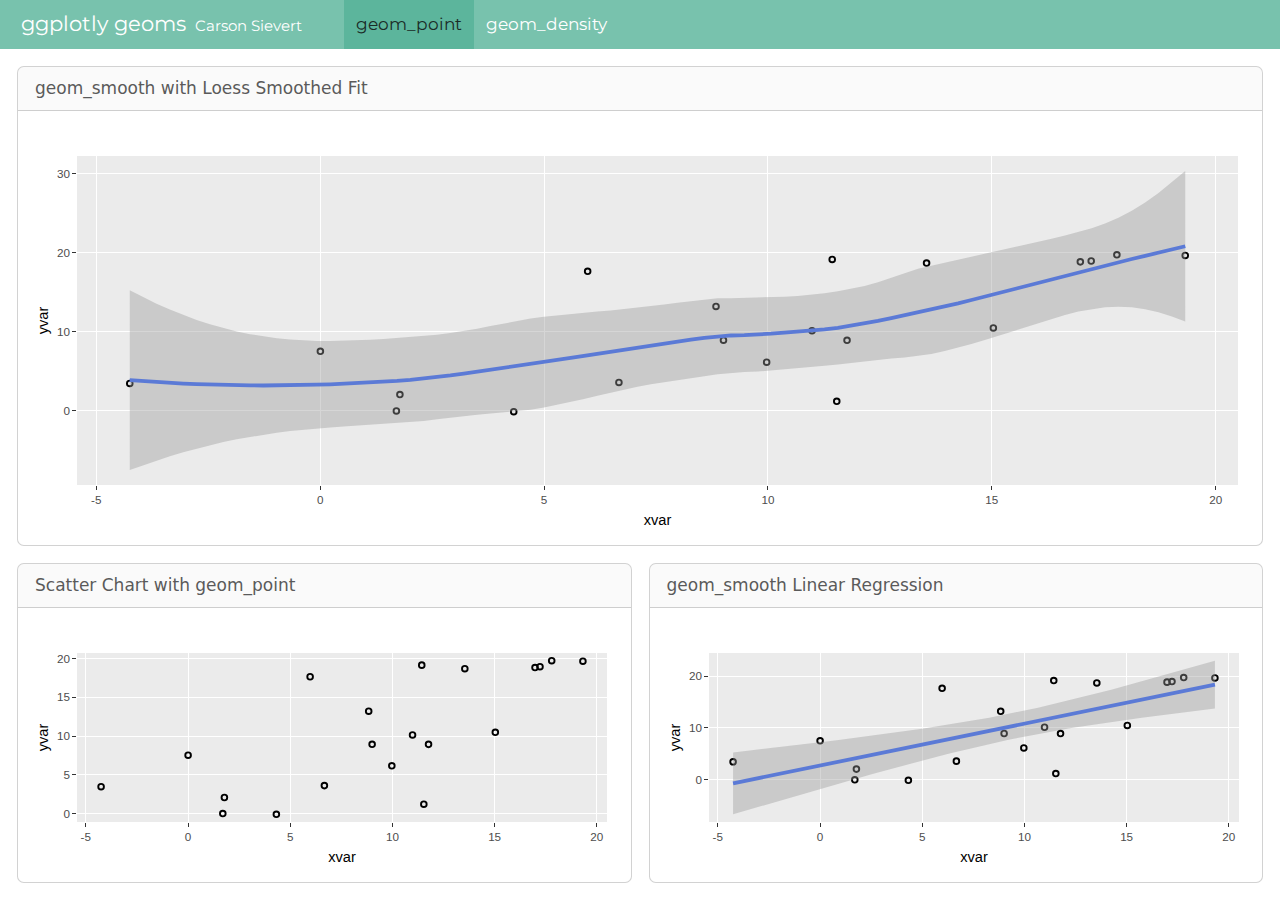
==== commit c47d8734: "Built site for gh-pages" ====
--- a/index.html
+++ b/index.html
@@ -73,18 +73,18 @@
 <div class="page-layout-custom quarto-dashboard-content bslib-gap-spacing html-fill-container bslib-page-fill">  
 
 <div class="bslib-grid-item html-fill-item tab-content bslib-grid" data-layout="fill" style="display: grid; grid-template-rows: minmax(3em, 1fr); grid-auto-columns: minmax(0, 1fr);">
-<div id="geom_point" class="dashboard-page tab-pane show active html-fill-item html-fill-container" data-title="geom_point" data-orientation="rows" aria-labelledby="tab-geom_point">
+<div id="geom_point" class="dashboard-page tab-pane show active html-fill-item html-fill-container" data-orientation="rows" data-title="geom_point" aria-labelledby="tab-geom_point">
 <div class="html-fill-item html-fill-container bslib-grid" style="display: grid; grid-template-rows: minmax(3em, 60fr) minmax(3em, 40fr); grid-auto-columns: minmax(0, 1fr);">
 <div class="html-fill-item html-fill-container bslib-grid" style="display: grid; grid-template-columns: minmax(3em, 1fr);
 grid-auto-rows: minmax(0, 1fr);">
-<div class="card cell html-fill-item html-fill-container bslib-card" data-title="geom_smooth with Loess Smoothed Fit" data-force-header="false" data-bslib-card-init="" data-require-bs-caller="card()" data-full-screen="false">
+<div class="card cell html-fill-item html-fill-container bslib-card" data-force-header="false" data-title="geom_smooth with Loess Smoothed Fit" data-bslib-card-init="" data-require-bs-caller="card()" data-full-screen="false">
 <div class="card-header">
 geom_smooth with Loess Smoothed Fit
 </div>
 <div class="card-body html-fill-item html-fill-container">
 <div class="cell-output-display html-fill-item html-fill-container">
 <div id="htmlwidget-a8f75d06592efb60ae32" style="width:100%;height:406px;" class="plotly html-widget html-fill-item html-fill-container"></div>
-<script type="application/json" data-for="htmlwidget-a8f75d06592efb60ae32">{"x":{"data":[{"x":[-4.2523540913160982,1.7023179708042919,4.3230537526442943,1.7806284082855788,11.537348370726249,6.6721303879750966,0.0042948483991747111,9.9714030074411415,9.0074560320553427,11.766997972001898,8.8402156453660616,5.9740937832429566,15.034828849331111,10.98500989511902,13.543221961181791,11.435789493245096,16.977063388312914,17.220012697893669,17.793359217915288,19.319909163259876],"y":[3.4731572751993731,0.0059396119421584181,-0.094252427384122761,2.0728082781116353,1.2154403575051616,3.6081114114449964,7.5292102889347765,6.1561543554413447,8.9352381469102173,8.9280921873516395,13.202410971551666,17.644890794177407,10.485402010083973,10.138043065894806,18.681876114109514,19.143471805245795,18.832504955277933,18.939818864400912,19.718587761405431,19.647899862778395],"text":["xvar: -4.252354091<br />yvar:  3.473157275","xvar:  1.702317971<br />yvar:  0.005939612","xvar:  4.323053753<br />yvar: -0.094252427","xvar:  1.780628408<br />yvar:  2.072808278","xvar: 11.537348371<br />yvar:  1.215440358","xvar:  6.672130388<br />yvar:  3.608111411","xvar:  0.004294848<br />yvar:  7.529210289","xvar:  9.971403007<br />yvar:  6.156154355","xvar:  9.007456032<br />yvar:  8.935238147","xvar: 11.766997972<br />yvar:  8.928092187","xvar:  8.840215645<br />yvar: 13.202410972","xvar:  5.974093783<br />yvar: 17.644890794","xvar: 15.034828849<br />yvar: 10.485402010","xvar: 10.985009895<br />yvar: 10.138043066","xvar: 13.543221961<br />yvar: 18.681876114","xvar: 11.435789493<br />yvar: 19.143471805","xvar: 16.977063388<br />yvar: 18.832504955","xvar: 17.220012698<br />yvar: 18.939818864","xvar: 17.793359218<br />yvar: 19.718587761","xvar: 19.319909163<br />yvar: 19.647899863"],"type":"scatter","mode":"markers","marker":{"autocolorscale":false,"color":"rgba(0,0,0,1)","opacity":1,"size":5.6692913385826778,"symbol":"circle-open","line":{"width":1.8897637795275593,"color":"rgba(0,0,0,1)"}},"hoveron":"points","showlegend":false,"xaxis":"x","yaxis":"y","hoverinfo":"text","frame":null},{"x":[-4.2523540913160982,-3.9539710121442506,-3.6555879329724026,-3.357204853800555,-3.058821774628707,-2.7604386954568594,-2.4620556162850118,-2.1636725371131638,-1.8652894579413162,-1.5669063787694686,-1.2685232995976206,-0.97014022042577297,-0.67175714125392538,-0.37337406208207735,-0.07499098291022932,0.22339209626161782,0.52177517543346585,0.82015825460531389,1.118541333777161,1.4169244129490091,1.7153074921208571,2.0136905712927042,2.3120736504645523,2.6104567296364003,2.9088398088082474,3.2072228879800955,3.5056059671519435,3.8039890463237906,4.1023721254956396,4.4007552046674867,4.6991382838393339,4.9975213630111828,5.2959044421830299,5.5942875213548771,5.892670600526726,6.1910536796985731,6.4894367588704203,6.7878198380422692,7.0862029172141163,7.3845859963859635,7.6829690755578124,7.9813521547296595,8.2797352339015067,8.5781183130733556,8.8765013922452027,9.1748844714170499,9.4732675505888988,9.7716506297607459,10.070033708932593,10.368416788104442,10.666799867276289,10.965182946448138,11.263566025619985,11.561949104791832,11.860332183963679,12.158715263135528,12.457098342307377,12.755481421479223,13.053864500651072,13.352247579822921,13.650630658994766,13.949013738166615,14.247396817338464,14.545779896510309,14.844162975682158,15.142546054854007,15.440929134025852,15.739312213197701,16.037695292369548,16.336078371541397,16.634461450713246,16.932844529885095,17.231227609056937,17.529610688228786,17.827993767400635,18.126376846572484,18.424759925744333,18.723143004916182,19.021526084088023,19.319909163259876],"y":[3.8905386085137783,3.7585871463790399,3.6416833649995555,3.5395625295478546,3.4519599051964658,3.3786107571179178,3.3192503504847402,3.273613950469461,3.2414368222446108,3.2224542309827187,3.2164014418563118,3.2230137200379207,3.2420263307000745,3.2731745390153013,3.3161936101561302,3.3708188092950908,3.4367854016047126,3.5138286522575237,3.6016838264260529,3.7000861892828305,3.8087955085423029,3.9406806880067067,4.1032316160276334,4.2913773151744072,4.5000468080163465,4.7241691171227735,4.958673265063009,5.1984882744063716,5.4385431677221856,5.6744943568209001,5.9169274073760372,6.1693789293712609,6.429793073890937,6.696113992019435,6.9662858348411287,7.2382527534403804,7.5099588989015587,7.7793484223090346,8.0443654747471776,8.3029542073003526,8.5530587710529336,8.7926233170892818,9.019591996493773,9.2319089603507738,9.4264731363464964,9.5333453872438589,9.5703083552218473,9.6206532806494209,9.7563171265647277,9.8930026659039623,10.011980679103763,10.136617302272148,10.290278671517138,10.496229710214122,10.75462110467933,11.049548728287007,11.37328058606035,11.71808468302256,12.076229024196856,12.439981614606442,12.80380253404423,13.185924149951907,13.589329320736715,14.010348356075969,14.445311565646982,14.890549259127068,15.342391746193529,15.797169336523687,16.251212339794847,16.700851065684326,17.142415823869435,17.572236924027482,17.986656426386197,18.391683973667259,18.794934346746025,19.19697148097061,19.598359311689148,19.999661774249745,20.401442804000524,20.804266336289633],"text":["xvar: -4.25235409<br />yvar:  3.890539","xvar: -3.95397101<br />yvar:  3.758587","xvar: -3.65558793<br />yvar:  3.641683","xvar: -3.35720485<br />yvar:  3.539563","xvar: -3.05882177<br />yvar:  3.451960","xvar: -2.76043870<br />yvar:  3.378611","xvar: -2.46205562<br />yvar:  3.319250","xvar: -2.16367254<br />yvar:  3.273614","xvar: -1.86528946<br />yvar:  3.241437","xvar: -1.56690638<br />yvar:  3.222454","xvar: -1.26852330<br />yvar:  3.216401","xvar: -0.97014022<br />yvar:  3.223014","xvar: -0.67175714<br />yvar:  3.242026","xvar: -0.37337406<br />yvar:  3.273175","xvar: -0.07499098<br />yvar:  3.316194","xvar:  0.22339210<br />yvar:  3.370819","xvar:  0.52177518<br />yvar:  3.436785","xvar:  0.82015825<br />yvar:  3.513829","xvar:  1.11854133<br />yvar:  3.601684","xvar:  1.41692441<br />yvar:  3.700086","xvar:  1.71530749<br />yvar:  3.808796","xvar:  2.01369057<br />yvar:  3.940681","xvar:  2.31207365<br />yvar:  4.103232","xvar:  2.61045673<br />yvar:  4.291377","xvar:  2.90883981<br />yvar:  4.500047","xvar:  3.20722289<br />yvar:  4.724169","xvar:  3.50560597<br />yvar:  4.958673","xvar:  3.80398905<br />yvar:  5.198488","xvar:  4.10237213<br />yvar:  5.438543","xvar:  4.40075520<br />yvar:  5.674494","xvar:  4.69913828<br />yvar:  5.916927","xvar:  4.99752136<br />yvar:  6.169379","xvar:  5.29590444<br />yvar:  6.429793","xvar:  5.59428752<br />yvar:  6.696114","xvar:  5.89267060<br />yvar:  6.966286","xvar:  6.19105368<br />yvar:  7.238253","xvar:  6.48943676<br />yvar:  7.509959","xvar:  6.78781984<br />yvar:  7.779348","xvar:  7.08620292<br />yvar:  8.044365","xvar:  7.38458600<br />yvar:  8.302954","xvar:  7.68296908<br />yvar:  8.553059","xvar:  7.98135215<br />yvar:  8.792623","xvar:  8.27973523<br />yvar:  9.019592","xvar:  8.57811831<br />yvar:  9.231909","xvar:  8.87650139<br />yvar:  9.426473","xvar:  9.17488447<br />yvar:  9.533345","xvar:  9.47326755<br />yvar:  9.570308","xvar:  9.77165063<br />yvar:  9.620653","xvar: 10.07003371<br />yvar:  9.756317","xvar: 10.36841679<br />yvar:  9.893003","xvar: 10.66679987<br />yvar: 10.011981","xvar: 10.96518295<br />yvar: 10.136617","xvar: 11.26356603<br />yvar: 10.290279","xvar: 11.56194910<br />yvar: 10.496230","xvar: 11.86033218<br />yvar: 10.754621","xvar: 12.15871526<br />yvar: 11.049549","xvar: 12.45709834<br />yvar: 11.373281","xvar: 12.75548142<br />yvar: 11.718085","xvar: 13.05386450<br />yvar: 12.076229","xvar: 13.35224758<br />yvar: 12.439982","xvar: 13.65063066<br />yvar: 12.803803","xvar: 13.94901374<br />yvar: 13.185924","xvar: 14.24739682<br />yvar: 13.589329","xvar: 14.54577990<br />yvar: 14.010348","xvar: 14.84416298<br />yvar: 14.445312","xvar: 15.14254605<br />yvar: 14.890549","xvar: 15.44092913<br />yvar: 15.342392","xvar: 15.73931221<br />yvar: 15.797169","xvar: 16.03769529<br />yvar: 16.251212","xvar: 16.33607837<br />yvar: 16.700851","xvar: 16.63446145<br />yvar: 17.142416","xvar: 16.93284453<br />yvar: 17.572237","xvar: 17.23122761<br />yvar: 17.986656","xvar: 17.52961069<br />yvar: 18.391684","xvar: 17.82799377<br />yvar: 18.794934","xvar: 18.12637685<br />yvar: 19.196971","xvar: 18.42475993<br />yvar: 19.598359","xvar: 18.72314300<br />yvar: 19.999662","xvar: 19.02152608<br />yvar: 20.401443","xvar: 19.31990916<br />yvar: 20.804266"],"type":"scatter","mode":"lines","name":"fitted values","line":{"width":3.7795275590551185,"color":"rgba(51,102,255,1)","dash":"solid"},"hoveron":"points","showlegend":false,"xaxis":"x","yaxis":"y","hoverinfo":"text","frame":null},{"x":[-4.2523540913160982,-3.9539710121442506,-3.6555879329724026,-3.357204853800555,-3.058821774628707,-2.7604386954568594,-2.4620556162850118,-2.1636725371131638,-1.8652894579413162,-1.5669063787694686,-1.2685232995976206,-0.97014022042577297,-0.67175714125392538,-0.37337406208207735,-0.07499098291022932,0.22339209626161782,0.52177517543346585,0.82015825460531389,1.118541333777161,1.4169244129490091,1.7153074921208571,2.0136905712927042,2.3120736504645523,2.6104567296364003,2.9088398088082474,3.2072228879800955,3.5056059671519435,3.8039890463237906,4.1023721254956396,4.4007552046674867,4.6991382838393339,4.9975213630111828,5.2959044421830299,5.5942875213548771,5.892670600526726,6.1910536796985731,6.4894367588704203,6.7878198380422692,7.0862029172141163,7.3845859963859635,7.6829690755578124,7.9813521547296595,8.2797352339015067,8.5781183130733556,8.8765013922452027,9.1748844714170499,9.4732675505888988,9.7716506297607459,10.070033708932593,10.368416788104442,10.666799867276289,10.965182946448138,11.263566025619985,11.561949104791832,11.860332183963679,12.158715263135528,12.457098342307377,12.755481421479223,13.053864500651072,13.352247579822921,13.650630658994766,13.949013738166615,14.247396817338464,14.545779896510309,14.844162975682158,15.142546054854007,15.440929134025852,15.739312213197701,16.037695292369548,16.336078371541397,16.634461450713246,16.932844529885095,17.231227609056937,17.529610688228786,17.827993767400635,18.126376846572484,18.424759925744333,18.723143004916182,19.021526084088023,19.319909163259876,19.319909163259876,19.319909163259876,19.021526084088023,18.723143004916182,18.424759925744333,18.126376846572484,17.827993767400635,17.529610688228786,17.231227609056937,16.932844529885095,16.634461450713246,16.336078371541397,16.037695292369548,15.739312213197701,15.440929134025852,15.142546054854007,14.844162975682158,14.545779896510309,14.247396817338464,13.949013738166615,13.650630658994766,13.352247579822921,13.053864500651072,12.755481421479223,12.457098342307377,12.158715263135528,11.860332183963679,11.561949104791832,11.263566025619985,10.965182946448138,10.666799867276289,10.368416788104442,10.070033708932593,9.7716506297607459,9.4732675505888988,9.1748844714170499,8.8765013922452027,8.5781183130733556,8.2797352339015067,7.9813521547296595,7.6829690755578124,7.3845859963859635,7.0862029172141163,6.7878198380422692,6.4894367588704203,6.1910536796985731,5.892670600526726,5.5942875213548771,5.2959044421830299,4.9975213630111828,4.6991382838393339,4.4007552046674867,4.1023721254956396,3.8039890463237906,3.5056059671519435,3.2072228879800955,2.9088398088082474,2.6104567296364003,2.3120736504645523,2.0136905712927042,1.7153074921208571,1.4169244129490091,1.118541333777161,0.82015825460531389,0.52177517543346585,0.22339209626161782,-0.07499098291022932,-0.37337406208207735,-0.67175714125392538,-0.97014022042577297,-1.2685232995976206,-1.5669063787694686,-1.8652894579413162,-2.1636725371131638,-2.4620556162850118,-2.7604386954568594,-3.058821774628707,-3.357204853800555,-3.6555879329724026,-3.9539710121442506,-4.2523540913160982,-4.2523540913160982],"y":[-7.4623682392276605,-6.8478421457726641,-6.2674252644750608,-5.7223448060704847,-5.2138514977430468,-4.7431497338938629,-4.3112975278958565,-3.9190742662472471,-3.5668204453584154,-3.2542628824201114,-2.9803496502297131,-2.743127286027681,-2.5396934837363672,-2.3662478569592831,-2.2182426970293472,-2.0906119915369792,-1.9780398386412799,-1.8752251612263509,-1.7771080427269434,-1.6790384285588762,-1.5768292172344327,-1.4390056239817173,-1.2539701049956733,-1.0443923991895838,-0.83311375586284342,-0.63790381342457092,-0.46768113787989929,-0.32095125094200316,-0.18671616984940886,-0.045406033144981706,0.15451690560296338,0.42334413615310318,0.74952984003921141,1.1184134638648304,1.5136781390868599,1.9186324193499562,2.3175417385927899,2.6970727252549258,3.0477264168708338,3.3649651924406765,3.6496856080288209,3.9078303963552878,4.1492024091329069,4.3857532194502244,4.6288851075373065,4.8224608332027357,4.9219703121512968,4.9825209094127887,5.1384357588001688,5.3450072466685725,5.5184302759097381,5.6340951307737681,5.7208088568914874,5.856492527066405,6.0728708409069281,6.3009610508032603,6.4883645152031848,6.6238705267435991,6.7425502827665698,6.9101218331602725,7.193648243162122,7.5598142410453546,7.9821373510042077,8.4503814158774677,8.954247551373328,9.4836023954031674,10.028401531173916,10.578273977766848,11.121719909267846,11.644898132717245,12.13007415688152,12.554015020759167,12.886979752086333,13.100138121548834,13.172788814403253,13.091901723795068,12.855468596956367,12.469711328058263,11.94518684283819,11.293667009690886,11.293667009690886,30.31486566288838,28.857698765162858,27.529612220441226,26.341250026421928,25.302041238146153,24.417079879088796,23.683229825785684,23.086333100686062,22.590458827295798,22.154757490857349,21.756803998651407,21.380704770321849,21.016064695280527,20.656381961213143,20.297496122850969,19.936375579920636,19.570315296274472,19.196521290469221,18.812034058858458,18.413956824926338,17.969841396052612,17.409907765627143,16.812298839301523,16.258196656917516,15.798136405770755,15.436371368451733,15.135966893361839,14.859748486142788,14.639139473770527,14.505531082297788,14.440998085139352,14.374198494329287,14.258785651886054,14.218646398292398,14.244229941284981,14.224061165155685,14.078064701251323,13.889981583854638,13.677416237823277,13.456431934077045,13.240943222160029,13.041004532623521,12.861624119363142,12.702376059210327,12.557873087530805,12.418893530595398,12.273814520174039,12.110056307742664,11.915413722589419,11.679337909149112,11.394394746786782,11.063802505293779,10.717927799754747,10.385027668005918,10.086242047670119,9.8332073718955364,9.6271470295383992,9.4604333370509401,9.3203669999951302,9.194420234319038,9.0792108071245377,8.9804756955790488,8.9028824657413992,8.851610641850705,8.8322496101271604,8.8506299173416068,8.9125969349898853,9.0237461451365171,9.1891547261035225,9.4131525339423376,9.6991713443855492,10.049694089847637,10.46630216718617,10.949798228865337,11.500371248129699,12.117771308135978,12.801469865166194,13.550791994474171,14.365016438530745,15.243445456255216,-7.4623682392276605],"text":["xvar: -4.25235409<br />yvar:  3.890539","xvar: -3.95397101<br />yvar:  3.758587","xvar: -3.65558793<br />yvar:  3.641683","xvar: -3.35720485<br />yvar:  3.539563","xvar: -3.05882177<br />yvar:  3.451960","xvar: -2.76043870<br />yvar:  3.378611","xvar: -2.46205562<br />yvar:  3.319250","xvar: -2.16367254<br />yvar:  3.273614","xvar: -1.86528946<br />yvar:  3.241437","xvar: -1.56690638<br />yvar:  3.222454","xvar: -1.26852330<br />yvar:  3.216401","xvar: -0.97014022<br />yvar:  3.223014","xvar: -0.67175714<br />yvar:  3.242026","xvar: -0.37337406<br />yvar:  3.273175","xvar: -0.07499098<br />yvar:  3.316194","xvar:  0.22339210<br />yvar:  3.370819","xvar:  0.52177518<br />yvar:  3.436785","xvar:  0.82015825<br />yvar:  3.513829","xvar:  1.11854133<br />yvar:  3.601684","xvar:  1.41692441<br />yvar:  3.700086","xvar:  1.71530749<br />yvar:  3.808796","xvar:  2.01369057<br />yvar:  3.940681","xvar:  2.31207365<br />yvar:  4.103232","xvar:  2.61045673<br />yvar:  4.291377","xvar:  2.90883981<br />yvar:  4.500047","xvar:  3.20722289<br />yvar:  4.724169","xvar:  3.50560597<br />yvar:  4.958673","xvar:  3.80398905<br />yvar:  5.198488","xvar:  4.10237213<br />yvar:  5.438543","xvar:  4.40075520<br />yvar:  5.674494","xvar:  4.69913828<br />yvar:  5.916927","xvar:  4.99752136<br />yvar:  6.169379","xvar:  5.29590444<br />yvar:  6.429793","xvar:  5.59428752<br />yvar:  6.696114","xvar:  5.89267060<br />yvar:  6.966286","xvar:  6.19105368<br />yvar:  7.238253","xvar:  6.48943676<br />yvar:  7.509959","xvar:  6.78781984<br />yvar:  7.779348","xvar:  7.08620292<br />yvar:  8.044365","xvar:  7.38458600<br />yvar:  8.302954","xvar:  7.68296908<br />yvar:  8.553059","xvar:  7.98135215<br />yvar:  8.792623","xvar:  8.27973523<br />yvar:  9.019592","xvar:  8.57811831<br />yvar:  9.231909","xvar:  8.87650139<br />yvar:  9.426473","xvar:  9.17488447<br />yvar:  9.533345","xvar:  9.47326755<br />yvar:  9.570308","xvar:  9.77165063<br />yvar:  9.620653","xvar: 10.07003371<br />yvar:  9.756317","xvar: 10.36841679<br />yvar:  9.893003","xvar: 10.66679987<br />yvar: 10.011981","xvar: 10.96518295<br />yvar: 10.136617","xvar: 11.26356603<br />yvar: 10.290279","xvar: 11.56194910<br />yvar: 10.496230","xvar: 11.86033218<br />yvar: 10.754621","xvar: 12.15871526<br />yvar: 11.049549","xvar: 12.45709834<br />yvar: 11.373281","xvar: 12.75548142<br />yvar: 11.718085","xvar: 13.05386450<br />yvar: 12.076229","xvar: 13.35224758<br />yvar: 12.439982","xvar: 13.65063066<br />yvar: 12.803803","xvar: 13.94901374<br />yvar: 13.185924","xvar: 14.24739682<br />yvar: 13.589329","xvar: 14.54577990<br />yvar: 14.010348","xvar: 14.84416298<br />yvar: 14.445312","xvar: 15.14254605<br />yvar: 14.890549","xvar: 15.44092913<br />yvar: 15.342392","xvar: 15.73931221<br />yvar: 15.797169","xvar: 16.03769529<br />yvar: 16.251212","xvar: 16.33607837<br />yvar: 16.700851","xvar: 16.63446145<br />yvar: 17.142416","xvar: 16.93284453<br />yvar: 17.572237","xvar: 17.23122761<br />yvar: 17.986656","xvar: 17.52961069<br />yvar: 18.391684","xvar: 17.82799377<br />yvar: 18.794934","xvar: 18.12637685<br />yvar: 19.196971","xvar: 18.42475993<br />yvar: 19.598359","xvar: 18.72314300<br />yvar: 19.999662","xvar: 19.02152608<br />yvar: 20.401443","xvar: 19.31990916<br />yvar: 20.804266","xvar: 19.31990916<br />yvar: 20.804266","xvar: 19.31990916<br />yvar: 20.804266","xvar: 19.02152608<br />yvar: 20.401443","xvar: 18.72314300<br />yvar: 19.999662","xvar: 18.42475993<br />yvar: 19.598359","xvar: 18.12637685<br />yvar: 19.196971","xvar: 17.82799377<br />yvar: 18.794934","xvar: 17.52961069<br />yvar: 18.391684","xvar: 17.23122761<br />yvar: 17.986656","xvar: 16.93284453<br />yvar: 17.572237","xvar: 16.63446145<br />yvar: 17.142416","xvar: 16.33607837<br />yvar: 16.700851","xvar: 16.03769529<br />yvar: 16.251212","xvar: 15.73931221<br />yvar: 15.797169","xvar: 15.44092913<br />yvar: 15.342392","xvar: 15.14254605<br />yvar: 14.890549","xvar: 14.84416298<br />yvar: 14.445312","xvar: 14.54577990<br />yvar: 14.010348","xvar: 14.24739682<br />yvar: 13.589329","xvar: 13.94901374<br />yvar: 13.185924","xvar: 13.65063066<br />yvar: 12.803803","xvar: 13.35224758<br />yvar: 12.439982","xvar: 13.05386450<br />yvar: 12.076229","xvar: 12.75548142<br />yvar: 11.718085","xvar: 12.45709834<br />yvar: 11.373281","xvar: 12.15871526<br />yvar: 11.049549","xvar: 11.86033218<br />yvar: 10.754621","xvar: 11.56194910<br />yvar: 10.496230","xvar: 11.26356603<br />yvar: 10.290279","xvar: 10.96518295<br />yvar: 10.136617","xvar: 10.66679987<br />yvar: 10.011981","xvar: 10.36841679<br />yvar:  9.893003","xvar: 10.07003371<br />yvar:  9.756317","xvar:  9.77165063<br />yvar:  9.620653","xvar:  9.47326755<br />yvar:  9.570308","xvar:  9.17488447<br />yvar:  9.533345","xvar:  8.87650139<br />yvar:  9.426473","xvar:  8.57811831<br />yvar:  9.231909","xvar:  8.27973523<br />yvar:  9.019592","xvar:  7.98135215<br />yvar:  8.792623","xvar:  7.68296908<br />yvar:  8.553059","xvar:  7.38458600<br />yvar:  8.302954","xvar:  7.08620292<br />yvar:  8.044365","xvar:  6.78781984<br />yvar:  7.779348","xvar:  6.48943676<br />yvar:  7.509959","xvar:  6.19105368<br />yvar:  7.238253","xvar:  5.89267060<br />yvar:  6.966286","xvar:  5.59428752<br />yvar:  6.696114","xvar:  5.29590444<br />yvar:  6.429793","xvar:  4.99752136<br />yvar:  6.169379","xvar:  4.69913828<br />yvar:  5.916927","xvar:  4.40075520<br />yvar:  5.674494","xvar:  4.10237213<br />yvar:  5.438543","xvar:  3.80398905<br />yvar:  5.198488","xvar:  3.50560597<br />yvar:  4.958673","xvar:  3.20722289<br />yvar:  4.724169","xvar:  2.90883981<br />yvar:  4.500047","xvar:  2.61045673<br />yvar:  4.291377","xvar:  2.31207365<br />yvar:  4.103232","xvar:  2.01369057<br />yvar:  3.940681","xvar:  1.71530749<br />yvar:  3.808796","xvar:  1.41692441<br />yvar:  3.700086","xvar:  1.11854133<br />yvar:  3.601684","xvar:  0.82015825<br />yvar:  3.513829","xvar:  0.52177518<br />yvar:  3.436785","xvar:  0.22339210<br />yvar:  3.370819","xvar: -0.07499098<br />yvar:  3.316194","xvar: -0.37337406<br />yvar:  3.273175","xvar: -0.67175714<br />yvar:  3.242026","xvar: -0.97014022<br />yvar:  3.223014","xvar: -1.26852330<br />yvar:  3.216401","xvar: -1.56690638<br />yvar:  3.222454","xvar: -1.86528946<br />yvar:  3.241437","xvar: -2.16367254<br />yvar:  3.273614","xvar: -2.46205562<br />yvar:  3.319250","xvar: -2.76043870<br />yvar:  3.378611","xvar: -3.05882177<br />yvar:  3.451960","xvar: -3.35720485<br />yvar:  3.539563","xvar: -3.65558793<br />yvar:  3.641683","xvar: -3.95397101<br />yvar:  3.758587","xvar: -4.25235409<br />yvar:  3.890539","xvar: -4.25235409<br />yvar:  3.890539"],"type":"scatter","mode":"lines","line":{"width":3.7795275590551185,"color":"transparent","dash":"solid"},"fill":"toself","fillcolor":"rgba(153,153,153,0.4)","hoveron":"points","hoverinfo":"x+y","showlegend":false,"xaxis":"x","yaxis":"y","frame":null}],"layout":{"margin":{"t":27.68949771689498,"r":7.3059360730593621,"b":41.643835616438366,"l":37.260273972602747},"plot_bgcolor":"rgba(235,235,235,1)","paper_bgcolor":"rgba(255,255,255,1)","font":{"color":"rgba(0,0,0,1)","family":"","size":14.611872146118724},"xaxis":{"domain":[0,1],"automargin":true,"type":"linear","autorange":false,"range":[-5.430967254044897,20.498522325988674],"tickmode":"array","ticktext":["-5","0","5","10","15","20"],"tickvals":[-5,0,5.0000000000000009,10,15,20],"categoryorder":"array","categoryarray":["-5","0","5","10","15","20"],"nticks":null,"ticks":"outside","tickcolor":"rgba(51,51,51,1)","ticklen":3.6529680365296811,"tickwidth":0.66417600664176002,"showticklabels":true,"tickfont":{"color":"rgba(77,77,77,1)","family":"","size":11.68949771689498},"tickangle":-0,"showline":false,"linecolor":null,"linewidth":0,"showgrid":true,"gridcolor":"rgba(255,255,255,1)","gridwidth":0.66417600664176002,"zeroline":false,"anchor":"y","title":{"text":"xvar","font":{"color":"rgba(0,0,0,1)","family":"","size":14.611872146118724}},"hoverformat":".2f"},"yaxis":{"domain":[0,1],"automargin":true,"type":"linear","autorange":false,"range":[-9.3512299343334622,32.203727357994183],"tickmode":"array","ticktext":["0","10","20","30"],"tickvals":[0,9.9999999999999982,20,30],"categoryorder":"array","categoryarray":["0","10","20","30"],"nticks":null,"ticks":"outside","tickcolor":"rgba(51,51,51,1)","ticklen":3.6529680365296811,"tickwidth":0.66417600664176002,"showticklabels":true,"tickfont":{"color":"rgba(77,77,77,1)","family":"","size":11.68949771689498},"tickangle":-0,"showline":false,"linecolor":null,"linewidth":0,"showgrid":true,"gridcolor":"rgba(255,255,255,1)","gridwidth":0.66417600664176002,"zeroline":false,"anchor":"x","title":{"text":"yvar","font":{"color":"rgba(0,0,0,1)","family":"","size":14.611872146118724}},"hoverformat":".2f"},"shapes":[{"type":"rect","fillcolor":null,"line":{"color":null,"width":0,"linetype":[]},"yref":"paper","xref":"paper","x0":0,"x1":1,"y0":0,"y1":1}],"showlegend":false,"legend":{"bgcolor":"rgba(255,255,255,1)","bordercolor":"transparent","borderwidth":1.8897637795275593,"font":{"color":"rgba(0,0,0,1)","family":"","size":11.68949771689498}},"hovermode":"closest","barmode":"relative"},"config":{"doubleClick":"reset","modeBarButtonsToAdd":["hoverclosest","hovercompare"],"showSendToCloud":false},"source":"A","attrs":{"29b26e0acc33":{"x":{},"y":{},"type":"scatter"},"29b26e460b6":{"x":{},"y":{}}},"cur_data":"29b26e0acc33","visdat":{"29b26e0acc33":["function (y) ","x"],"29b26e460b6":["function (y) ","x"]},"highlight":{"on":"plotly_click","persistent":false,"dynamic":false,"selectize":false,"opacityDim":0.20000000000000001,"selected":{"opacity":1},"debounce":0},"shinyEvents":["plotly_hover","plotly_click","plotly_selected","plotly_relayout","plotly_brushed","plotly_brushing","plotly_clickannotation","plotly_doubleclick","plotly_deselect","plotly_afterplot","plotly_sunburstclick"],"base_url":"https://plot.ly"},"evals":[],"jsHooks":[]}</script>
+<script type="application/json" data-for="htmlwidget-a8f75d06592efb60ae32">{"x":{"data":[{"x":[-4.2523540913160982,1.7023179708042919,4.3230537526442943,1.7806284082855788,11.537348370726249,6.6721303879750966,0.0042948483991747111,9.9714030074411415,9.0074560320553427,11.766997972001898,8.8402156453660616,5.9740937832429566,15.034828849331111,10.98500989511902,13.543221961181791,11.435789493245096,16.977063388312914,17.220012697893669,17.793359217915288,19.319909163259876],"y":[3.4731572751993731,0.0059396119421584181,-0.094252427384122761,2.0728082781116353,1.2154403575051616,3.6081114114449964,7.5292102889347765,6.1561543554413447,8.9352381469102173,8.9280921873516395,13.202410971551666,17.644890794177407,10.485402010083973,10.138043065894806,18.681876114109514,19.143471805245795,18.832504955277933,18.939818864400912,19.718587761405431,19.647899862778395],"text":["xvar: -4.252354091<br />yvar:  3.473157275","xvar:  1.702317971<br />yvar:  0.005939612","xvar:  4.323053753<br />yvar: -0.094252427","xvar:  1.780628408<br />yvar:  2.072808278","xvar: 11.537348371<br />yvar:  1.215440358","xvar:  6.672130388<br />yvar:  3.608111411","xvar:  0.004294848<br />yvar:  7.529210289","xvar:  9.971403007<br />yvar:  6.156154355","xvar:  9.007456032<br />yvar:  8.935238147","xvar: 11.766997972<br />yvar:  8.928092187","xvar:  8.840215645<br />yvar: 13.202410972","xvar:  5.974093783<br />yvar: 17.644890794","xvar: 15.034828849<br />yvar: 10.485402010","xvar: 10.985009895<br />yvar: 10.138043066","xvar: 13.543221961<br />yvar: 18.681876114","xvar: 11.435789493<br />yvar: 19.143471805","xvar: 16.977063388<br />yvar: 18.832504955","xvar: 17.220012698<br />yvar: 18.939818864","xvar: 17.793359218<br />yvar: 19.718587761","xvar: 19.319909163<br />yvar: 19.647899863"],"type":"scatter","mode":"markers","marker":{"autocolorscale":false,"color":"rgba(0,0,0,1)","opacity":1,"size":5.6692913385826778,"symbol":"circle-open","line":{"width":1.8897637795275593,"color":"rgba(0,0,0,1)"}},"hoveron":"points","showlegend":false,"xaxis":"x","yaxis":"y","hoverinfo":"text","frame":null},{"x":[-4.2523540913160982,-3.9539710121442506,-3.6555879329724026,-3.357204853800555,-3.058821774628707,-2.7604386954568594,-2.4620556162850118,-2.1636725371131638,-1.8652894579413162,-1.5669063787694686,-1.2685232995976206,-0.97014022042577297,-0.67175714125392538,-0.37337406208207735,-0.07499098291022932,0.22339209626161782,0.52177517543346585,0.82015825460531389,1.118541333777161,1.4169244129490091,1.7153074921208571,2.0136905712927042,2.3120736504645523,2.6104567296364003,2.9088398088082474,3.2072228879800955,3.5056059671519435,3.8039890463237906,4.1023721254956396,4.4007552046674867,4.6991382838393339,4.9975213630111828,5.2959044421830299,5.5942875213548771,5.892670600526726,6.1910536796985731,6.4894367588704203,6.7878198380422692,7.0862029172141163,7.3845859963859635,7.6829690755578124,7.9813521547296595,8.2797352339015067,8.5781183130733556,8.8765013922452027,9.1748844714170499,9.4732675505888988,9.7716506297607459,10.070033708932593,10.368416788104442,10.666799867276289,10.965182946448138,11.263566025619985,11.561949104791832,11.860332183963679,12.158715263135528,12.457098342307377,12.755481421479223,13.053864500651072,13.352247579822921,13.650630658994766,13.949013738166615,14.247396817338464,14.545779896510309,14.844162975682158,15.142546054854007,15.440929134025852,15.739312213197701,16.037695292369548,16.336078371541397,16.634461450713246,16.932844529885095,17.231227609056937,17.529610688228786,17.827993767400635,18.126376846572484,18.424759925744333,18.723143004916182,19.021526084088023,19.319909163259876],"y":[3.8905386085137783,3.7585871463790399,3.6416833649995555,3.5395625295478546,3.4519599051964658,3.3786107571179178,3.3192503504847402,3.273613950469461,3.2414368222446108,3.2224542309827187,3.2164014418563118,3.2230137200379207,3.2420263307000745,3.2731745390153013,3.3161936101561302,3.3708188092950908,3.4367854016047126,3.5138286522575237,3.6016838264260529,3.7000861892828305,3.8087955085423029,3.9406806880067067,4.1032316160276334,4.2913773151744072,4.5000468080163465,4.7241691171227735,4.958673265063009,5.1984882744063716,5.4385431677221856,5.6744943568209001,5.9169274073760372,6.1693789293712609,6.429793073890937,6.696113992019435,6.9662858348411287,7.2382527534403804,7.5099588989015587,7.7793484223090346,8.0443654747471776,8.3029542073003526,8.5530587710529336,8.7926233170892818,9.019591996493773,9.2319089603507738,9.4264731363464964,9.5333453872438589,9.5703083552218473,9.6206532806494209,9.7563171265647277,9.8930026659039623,10.011980679103763,10.136617302272148,10.290278671517138,10.496229710214122,10.75462110467933,11.049548728287007,11.37328058606035,11.71808468302256,12.076229024196856,12.439981614606442,12.80380253404423,13.185924149951907,13.589329320736715,14.010348356075969,14.445311565646982,14.890549259127068,15.342391746193529,15.797169336523687,16.251212339794847,16.700851065684326,17.142415823869435,17.572236924027482,17.986656426386197,18.391683973667259,18.794934346746025,19.19697148097061,19.598359311689148,19.999661774249745,20.401442804000524,20.804266336289633],"text":["xvar: -4.25235409<br />yvar:  3.890539","xvar: -3.95397101<br />yvar:  3.758587","xvar: -3.65558793<br />yvar:  3.641683","xvar: -3.35720485<br />yvar:  3.539563","xvar: -3.05882177<br />yvar:  3.451960","xvar: -2.76043870<br />yvar:  3.378611","xvar: -2.46205562<br />yvar:  3.319250","xvar: -2.16367254<br />yvar:  3.273614","xvar: -1.86528946<br />yvar:  3.241437","xvar: -1.56690638<br />yvar:  3.222454","xvar: -1.26852330<br />yvar:  3.216401","xvar: -0.97014022<br />yvar:  3.223014","xvar: -0.67175714<br />yvar:  3.242026","xvar: -0.37337406<br />yvar:  3.273175","xvar: -0.07499098<br />yvar:  3.316194","xvar:  0.22339210<br />yvar:  3.370819","xvar:  0.52177518<br />yvar:  3.436785","xvar:  0.82015825<br />yvar:  3.513829","xvar:  1.11854133<br />yvar:  3.601684","xvar:  1.41692441<br />yvar:  3.700086","xvar:  1.71530749<br />yvar:  3.808796","xvar:  2.01369057<br />yvar:  3.940681","xvar:  2.31207365<br />yvar:  4.103232","xvar:  2.61045673<br />yvar:  4.291377","xvar:  2.90883981<br />yvar:  4.500047","xvar:  3.20722289<br />yvar:  4.724169","xvar:  3.50560597<br />yvar:  4.958673","xvar:  3.80398905<br />yvar:  5.198488","xvar:  4.10237213<br />yvar:  5.438543","xvar:  4.40075520<br />yvar:  5.674494","xvar:  4.69913828<br />yvar:  5.916927","xvar:  4.99752136<br />yvar:  6.169379","xvar:  5.29590444<br />yvar:  6.429793","xvar:  5.59428752<br />yvar:  6.696114","xvar:  5.89267060<br />yvar:  6.966286","xvar:  6.19105368<br />yvar:  7.238253","xvar:  6.48943676<br />yvar:  7.509959","xvar:  6.78781984<br />yvar:  7.779348","xvar:  7.08620292<br />yvar:  8.044365","xvar:  7.38458600<br />yvar:  8.302954","xvar:  7.68296908<br />yvar:  8.553059","xvar:  7.98135215<br />yvar:  8.792623","xvar:  8.27973523<br />yvar:  9.019592","xvar:  8.57811831<br />yvar:  9.231909","xvar:  8.87650139<br />yvar:  9.426473","xvar:  9.17488447<br />yvar:  9.533345","xvar:  9.47326755<br />yvar:  9.570308","xvar:  9.77165063<br />yvar:  9.620653","xvar: 10.07003371<br />yvar:  9.756317","xvar: 10.36841679<br />yvar:  9.893003","xvar: 10.66679987<br />yvar: 10.011981","xvar: 10.96518295<br />yvar: 10.136617","xvar: 11.26356603<br />yvar: 10.290279","xvar: 11.56194910<br />yvar: 10.496230","xvar: 11.86033218<br />yvar: 10.754621","xvar: 12.15871526<br />yvar: 11.049549","xvar: 12.45709834<br />yvar: 11.373281","xvar: 12.75548142<br />yvar: 11.718085","xvar: 13.05386450<br />yvar: 12.076229","xvar: 13.35224758<br />yvar: 12.439982","xvar: 13.65063066<br />yvar: 12.803803","xvar: 13.94901374<br />yvar: 13.185924","xvar: 14.24739682<br />yvar: 13.589329","xvar: 14.54577990<br />yvar: 14.010348","xvar: 14.84416298<br />yvar: 14.445312","xvar: 15.14254605<br />yvar: 14.890549","xvar: 15.44092913<br />yvar: 15.342392","xvar: 15.73931221<br />yvar: 15.797169","xvar: 16.03769529<br />yvar: 16.251212","xvar: 16.33607837<br />yvar: 16.700851","xvar: 16.63446145<br />yvar: 17.142416","xvar: 16.93284453<br />yvar: 17.572237","xvar: 17.23122761<br />yvar: 17.986656","xvar: 17.52961069<br />yvar: 18.391684","xvar: 17.82799377<br />yvar: 18.794934","xvar: 18.12637685<br />yvar: 19.196971","xvar: 18.42475993<br />yvar: 19.598359","xvar: 18.72314300<br />yvar: 19.999662","xvar: 19.02152608<br />yvar: 20.401443","xvar: 19.31990916<br />yvar: 20.804266"],"type":"scatter","mode":"lines","name":"fitted values","line":{"width":3.7795275590551185,"color":"rgba(51,102,255,1)","dash":"solid"},"hoveron":"points","showlegend":false,"xaxis":"x","yaxis":"y","hoverinfo":"text","frame":null},{"x":[-4.2523540913160982,-3.9539710121442506,-3.6555879329724026,-3.357204853800555,-3.058821774628707,-2.7604386954568594,-2.4620556162850118,-2.1636725371131638,-1.8652894579413162,-1.5669063787694686,-1.2685232995976206,-0.97014022042577297,-0.67175714125392538,-0.37337406208207735,-0.07499098291022932,0.22339209626161782,0.52177517543346585,0.82015825460531389,1.118541333777161,1.4169244129490091,1.7153074921208571,2.0136905712927042,2.3120736504645523,2.6104567296364003,2.9088398088082474,3.2072228879800955,3.5056059671519435,3.8039890463237906,4.1023721254956396,4.4007552046674867,4.6991382838393339,4.9975213630111828,5.2959044421830299,5.5942875213548771,5.892670600526726,6.1910536796985731,6.4894367588704203,6.7878198380422692,7.0862029172141163,7.3845859963859635,7.6829690755578124,7.9813521547296595,8.2797352339015067,8.5781183130733556,8.8765013922452027,9.1748844714170499,9.4732675505888988,9.7716506297607459,10.070033708932593,10.368416788104442,10.666799867276289,10.965182946448138,11.263566025619985,11.561949104791832,11.860332183963679,12.158715263135528,12.457098342307377,12.755481421479223,13.053864500651072,13.352247579822921,13.650630658994766,13.949013738166615,14.247396817338464,14.545779896510309,14.844162975682158,15.142546054854007,15.440929134025852,15.739312213197701,16.037695292369548,16.336078371541397,16.634461450713246,16.932844529885095,17.231227609056937,17.529610688228786,17.827993767400635,18.126376846572484,18.424759925744333,18.723143004916182,19.021526084088023,19.319909163259876,19.319909163259876,19.319909163259876,19.021526084088023,18.723143004916182,18.424759925744333,18.126376846572484,17.827993767400635,17.529610688228786,17.231227609056937,16.932844529885095,16.634461450713246,16.336078371541397,16.037695292369548,15.739312213197701,15.440929134025852,15.142546054854007,14.844162975682158,14.545779896510309,14.247396817338464,13.949013738166615,13.650630658994766,13.352247579822921,13.053864500651072,12.755481421479223,12.457098342307377,12.158715263135528,11.860332183963679,11.561949104791832,11.263566025619985,10.965182946448138,10.666799867276289,10.368416788104442,10.070033708932593,9.7716506297607459,9.4732675505888988,9.1748844714170499,8.8765013922452027,8.5781183130733556,8.2797352339015067,7.9813521547296595,7.6829690755578124,7.3845859963859635,7.0862029172141163,6.7878198380422692,6.4894367588704203,6.1910536796985731,5.892670600526726,5.5942875213548771,5.2959044421830299,4.9975213630111828,4.6991382838393339,4.4007552046674867,4.1023721254956396,3.8039890463237906,3.5056059671519435,3.2072228879800955,2.9088398088082474,2.6104567296364003,2.3120736504645523,2.0136905712927042,1.7153074921208571,1.4169244129490091,1.118541333777161,0.82015825460531389,0.52177517543346585,0.22339209626161782,-0.07499098291022932,-0.37337406208207735,-0.67175714125392538,-0.97014022042577297,-1.2685232995976206,-1.5669063787694686,-1.8652894579413162,-2.1636725371131638,-2.4620556162850118,-2.7604386954568594,-3.058821774628707,-3.357204853800555,-3.6555879329724026,-3.9539710121442506,-4.2523540913160982,-4.2523540913160982],"y":[-7.4623682392276605,-6.8478421457726641,-6.2674252644750608,-5.7223448060704847,-5.2138514977430468,-4.7431497338938629,-4.3112975278958565,-3.9190742662472471,-3.5668204453584154,-3.2542628824201114,-2.9803496502297131,-2.743127286027681,-2.5396934837363672,-2.3662478569592831,-2.2182426970293472,-2.0906119915369792,-1.9780398386412799,-1.8752251612263509,-1.7771080427269434,-1.6790384285588762,-1.5768292172344327,-1.4390056239817173,-1.2539701049956733,-1.0443923991895838,-0.83311375586284342,-0.63790381342457092,-0.46768113787989929,-0.32095125094200316,-0.18671616984940886,-0.045406033144981706,0.15451690560296338,0.42334413615310318,0.74952984003921141,1.1184134638648304,1.5136781390868599,1.9186324193499562,2.3175417385927899,2.6970727252549258,3.0477264168708338,3.3649651924406765,3.6496856080288209,3.9078303963552878,4.1492024091329069,4.3857532194502244,4.6288851075373065,4.8224608332027357,4.9219703121512968,4.9825209094127887,5.1384357588001688,5.3450072466685725,5.5184302759097381,5.6340951307737681,5.7208088568914874,5.856492527066405,6.0728708409069281,6.3009610508032603,6.4883645152031848,6.6238705267435991,6.7425502827665698,6.9101218331602725,7.193648243162122,7.5598142410453546,7.9821373510042077,8.4503814158774677,8.954247551373328,9.4836023954031674,10.028401531173916,10.578273977766848,11.121719909267846,11.644898132717245,12.13007415688152,12.554015020759167,12.886979752086333,13.100138121548834,13.172788814403253,13.091901723795068,12.855468596956367,12.469711328058263,11.94518684283819,11.293667009690886,11.293667009690886,30.31486566288838,28.857698765162858,27.529612220441226,26.341250026421928,25.302041238146153,24.417079879088796,23.683229825785684,23.086333100686062,22.590458827295798,22.154757490857349,21.756803998651407,21.380704770321849,21.016064695280527,20.656381961213143,20.297496122850969,19.936375579920636,19.570315296274472,19.196521290469221,18.812034058858458,18.413956824926338,17.969841396052612,17.409907765627143,16.812298839301523,16.258196656917516,15.798136405770755,15.436371368451733,15.135966893361839,14.859748486142788,14.639139473770527,14.505531082297788,14.440998085139352,14.374198494329287,14.258785651886054,14.218646398292398,14.244229941284981,14.224061165155685,14.078064701251323,13.889981583854638,13.677416237823277,13.456431934077045,13.240943222160029,13.041004532623521,12.861624119363142,12.702376059210327,12.557873087530805,12.418893530595398,12.273814520174039,12.110056307742664,11.915413722589419,11.679337909149112,11.394394746786782,11.063802505293779,10.717927799754747,10.385027668005918,10.086242047670119,9.8332073718955364,9.6271470295383992,9.4604333370509401,9.3203669999951302,9.194420234319038,9.0792108071245377,8.9804756955790488,8.9028824657413992,8.851610641850705,8.8322496101271604,8.8506299173416068,8.9125969349898853,9.0237461451365171,9.1891547261035225,9.4131525339423376,9.6991713443855492,10.049694089847637,10.46630216718617,10.949798228865337,11.500371248129699,12.117771308135978,12.801469865166194,13.550791994474171,14.365016438530745,15.243445456255216,-7.4623682392276605],"text":["xvar: -4.25235409<br />yvar:  3.890539","xvar: -3.95397101<br />yvar:  3.758587","xvar: -3.65558793<br />yvar:  3.641683","xvar: -3.35720485<br />yvar:  3.539563","xvar: -3.05882177<br />yvar:  3.451960","xvar: -2.76043870<br />yvar:  3.378611","xvar: -2.46205562<br />yvar:  3.319250","xvar: -2.16367254<br />yvar:  3.273614","xvar: -1.86528946<br />yvar:  3.241437","xvar: -1.56690638<br />yvar:  3.222454","xvar: -1.26852330<br />yvar:  3.216401","xvar: -0.97014022<br />yvar:  3.223014","xvar: -0.67175714<br />yvar:  3.242026","xvar: -0.37337406<br />yvar:  3.273175","xvar: -0.07499098<br />yvar:  3.316194","xvar:  0.22339210<br />yvar:  3.370819","xvar:  0.52177518<br />yvar:  3.436785","xvar:  0.82015825<br />yvar:  3.513829","xvar:  1.11854133<br />yvar:  3.601684","xvar:  1.41692441<br />yvar:  3.700086","xvar:  1.71530749<br />yvar:  3.808796","xvar:  2.01369057<br />yvar:  3.940681","xvar:  2.31207365<br />yvar:  4.103232","xvar:  2.61045673<br />yvar:  4.291377","xvar:  2.90883981<br />yvar:  4.500047","xvar:  3.20722289<br />yvar:  4.724169","xvar:  3.50560597<br />yvar:  4.958673","xvar:  3.80398905<br />yvar:  5.198488","xvar:  4.10237213<br />yvar:  5.438543","xvar:  4.40075520<br />yvar:  5.674494","xvar:  4.69913828<br />yvar:  5.916927","xvar:  4.99752136<br />yvar:  6.169379","xvar:  5.29590444<br />yvar:  6.429793","xvar:  5.59428752<br />yvar:  6.696114","xvar:  5.89267060<br />yvar:  6.966286","xvar:  6.19105368<br />yvar:  7.238253","xvar:  6.48943676<br />yvar:  7.509959","xvar:  6.78781984<br />yvar:  7.779348","xvar:  7.08620292<br />yvar:  8.044365","xvar:  7.38458600<br />yvar:  8.302954","xvar:  7.68296908<br />yvar:  8.553059","xvar:  7.98135215<br />yvar:  8.792623","xvar:  8.27973523<br />yvar:  9.019592","xvar:  8.57811831<br />yvar:  9.231909","xvar:  8.87650139<br />yvar:  9.426473","xvar:  9.17488447<br />yvar:  9.533345","xvar:  9.47326755<br />yvar:  9.570308","xvar:  9.77165063<br />yvar:  9.620653","xvar: 10.07003371<br />yvar:  9.756317","xvar: 10.36841679<br />yvar:  9.893003","xvar: 10.66679987<br />yvar: 10.011981","xvar: 10.96518295<br />yvar: 10.136617","xvar: 11.26356603<br />yvar: 10.290279","xvar: 11.56194910<br />yvar: 10.496230","xvar: 11.86033218<br />yvar: 10.754621","xvar: 12.15871526<br />yvar: 11.049549","xvar: 12.45709834<br />yvar: 11.373281","xvar: 12.75548142<br />yvar: 11.718085","xvar: 13.05386450<br />yvar: 12.076229","xvar: 13.35224758<br />yvar: 12.439982","xvar: 13.65063066<br />yvar: 12.803803","xvar: 13.94901374<br />yvar: 13.185924","xvar: 14.24739682<br />yvar: 13.589329","xvar: 14.54577990<br />yvar: 14.010348","xvar: 14.84416298<br />yvar: 14.445312","xvar: 15.14254605<br />yvar: 14.890549","xvar: 15.44092913<br />yvar: 15.342392","xvar: 15.73931221<br />yvar: 15.797169","xvar: 16.03769529<br />yvar: 16.251212","xvar: 16.33607837<br />yvar: 16.700851","xvar: 16.63446145<br />yvar: 17.142416","xvar: 16.93284453<br />yvar: 17.572237","xvar: 17.23122761<br />yvar: 17.986656","xvar: 17.52961069<br />yvar: 18.391684","xvar: 17.82799377<br />yvar: 18.794934","xvar: 18.12637685<br />yvar: 19.196971","xvar: 18.42475993<br />yvar: 19.598359","xvar: 18.72314300<br />yvar: 19.999662","xvar: 19.02152608<br />yvar: 20.401443","xvar: 19.31990916<br />yvar: 20.804266","xvar: 19.31990916<br />yvar: 20.804266","xvar: 19.31990916<br />yvar: 20.804266","xvar: 19.02152608<br />yvar: 20.401443","xvar: 18.72314300<br />yvar: 19.999662","xvar: 18.42475993<br />yvar: 19.598359","xvar: 18.12637685<br />yvar: 19.196971","xvar: 17.82799377<br />yvar: 18.794934","xvar: 17.52961069<br />yvar: 18.391684","xvar: 17.23122761<br />yvar: 17.986656","xvar: 16.93284453<br />yvar: 17.572237","xvar: 16.63446145<br />yvar: 17.142416","xvar: 16.33607837<br />yvar: 16.700851","xvar: 16.03769529<br />yvar: 16.251212","xvar: 15.73931221<br />yvar: 15.797169","xvar: 15.44092913<br />yvar: 15.342392","xvar: 15.14254605<br />yvar: 14.890549","xvar: 14.84416298<br />yvar: 14.445312","xvar: 14.54577990<br />yvar: 14.010348","xvar: 14.24739682<br />yvar: 13.589329","xvar: 13.94901374<br />yvar: 13.185924","xvar: 13.65063066<br />yvar: 12.803803","xvar: 13.35224758<br />yvar: 12.439982","xvar: 13.05386450<br />yvar: 12.076229","xvar: 12.75548142<br />yvar: 11.718085","xvar: 12.45709834<br />yvar: 11.373281","xvar: 12.15871526<br />yvar: 11.049549","xvar: 11.86033218<br />yvar: 10.754621","xvar: 11.56194910<br />yvar: 10.496230","xvar: 11.26356603<br />yvar: 10.290279","xvar: 10.96518295<br />yvar: 10.136617","xvar: 10.66679987<br />yvar: 10.011981","xvar: 10.36841679<br />yvar:  9.893003","xvar: 10.07003371<br />yvar:  9.756317","xvar:  9.77165063<br />yvar:  9.620653","xvar:  9.47326755<br />yvar:  9.570308","xvar:  9.17488447<br />yvar:  9.533345","xvar:  8.87650139<br />yvar:  9.426473","xvar:  8.57811831<br />yvar:  9.231909","xvar:  8.27973523<br />yvar:  9.019592","xvar:  7.98135215<br />yvar:  8.792623","xvar:  7.68296908<br />yvar:  8.553059","xvar:  7.38458600<br />yvar:  8.302954","xvar:  7.08620292<br />yvar:  8.044365","xvar:  6.78781984<br />yvar:  7.779348","xvar:  6.48943676<br />yvar:  7.509959","xvar:  6.19105368<br />yvar:  7.238253","xvar:  5.89267060<br />yvar:  6.966286","xvar:  5.59428752<br />yvar:  6.696114","xvar:  5.29590444<br />yvar:  6.429793","xvar:  4.99752136<br />yvar:  6.169379","xvar:  4.69913828<br />yvar:  5.916927","xvar:  4.40075520<br />yvar:  5.674494","xvar:  4.10237213<br />yvar:  5.438543","xvar:  3.80398905<br />yvar:  5.198488","xvar:  3.50560597<br />yvar:  4.958673","xvar:  3.20722289<br />yvar:  4.724169","xvar:  2.90883981<br />yvar:  4.500047","xvar:  2.61045673<br />yvar:  4.291377","xvar:  2.31207365<br />yvar:  4.103232","xvar:  2.01369057<br />yvar:  3.940681","xvar:  1.71530749<br />yvar:  3.808796","xvar:  1.41692441<br />yvar:  3.700086","xvar:  1.11854133<br />yvar:  3.601684","xvar:  0.82015825<br />yvar:  3.513829","xvar:  0.52177518<br />yvar:  3.436785","xvar:  0.22339210<br />yvar:  3.370819","xvar: -0.07499098<br />yvar:  3.316194","xvar: -0.37337406<br />yvar:  3.273175","xvar: -0.67175714<br />yvar:  3.242026","xvar: -0.97014022<br />yvar:  3.223014","xvar: -1.26852330<br />yvar:  3.216401","xvar: -1.56690638<br />yvar:  3.222454","xvar: -1.86528946<br />yvar:  3.241437","xvar: -2.16367254<br />yvar:  3.273614","xvar: -2.46205562<br />yvar:  3.319250","xvar: -2.76043870<br />yvar:  3.378611","xvar: -3.05882177<br />yvar:  3.451960","xvar: -3.35720485<br />yvar:  3.539563","xvar: -3.65558793<br />yvar:  3.641683","xvar: -3.95397101<br />yvar:  3.758587","xvar: -4.25235409<br />yvar:  3.890539","xvar: -4.25235409<br />yvar:  3.890539"],"type":"scatter","mode":"lines","line":{"width":3.7795275590551185,"color":"transparent","dash":"solid"},"fill":"toself","fillcolor":"rgba(153,153,153,0.4)","hoveron":"points","hoverinfo":"x+y","showlegend":false,"xaxis":"x","yaxis":"y","frame":null}],"layout":{"margin":{"t":27.68949771689498,"r":7.3059360730593621,"b":41.643835616438366,"l":37.260273972602747},"plot_bgcolor":"rgba(235,235,235,1)","paper_bgcolor":"rgba(255,255,255,1)","font":{"color":"rgba(0,0,0,1)","family":"","size":14.611872146118724},"xaxis":{"domain":[0,1],"automargin":true,"type":"linear","autorange":false,"range":[-5.430967254044897,20.498522325988674],"tickmode":"array","ticktext":["-5","0","5","10","15","20"],"tickvals":[-5,0,5.0000000000000009,10,15,20],"categoryorder":"array","categoryarray":["-5","0","5","10","15","20"],"nticks":null,"ticks":"outside","tickcolor":"rgba(51,51,51,1)","ticklen":3.6529680365296811,"tickwidth":0.66417600664176002,"showticklabels":true,"tickfont":{"color":"rgba(77,77,77,1)","family":"","size":11.68949771689498},"tickangle":-0,"showline":false,"linecolor":null,"linewidth":0,"showgrid":true,"gridcolor":"rgba(255,255,255,1)","gridwidth":0.66417600664176002,"zeroline":false,"anchor":"y","title":{"text":"xvar","font":{"color":"rgba(0,0,0,1)","family":"","size":14.611872146118724}},"hoverformat":".2f"},"yaxis":{"domain":[0,1],"automargin":true,"type":"linear","autorange":false,"range":[-9.3512299343334622,32.203727357994183],"tickmode":"array","ticktext":["0","10","20","30"],"tickvals":[0,9.9999999999999982,20,30],"categoryorder":"array","categoryarray":["0","10","20","30"],"nticks":null,"ticks":"outside","tickcolor":"rgba(51,51,51,1)","ticklen":3.6529680365296811,"tickwidth":0.66417600664176002,"showticklabels":true,"tickfont":{"color":"rgba(77,77,77,1)","family":"","size":11.68949771689498},"tickangle":-0,"showline":false,"linecolor":null,"linewidth":0,"showgrid":true,"gridcolor":"rgba(255,255,255,1)","gridwidth":0.66417600664176002,"zeroline":false,"anchor":"x","title":{"text":"yvar","font":{"color":"rgba(0,0,0,1)","family":"","size":14.611872146118724}},"hoverformat":".2f"},"shapes":[{"type":"rect","fillcolor":null,"line":{"color":null,"width":0,"linetype":[]},"yref":"paper","xref":"paper","x0":0,"x1":1,"y0":0,"y1":1}],"showlegend":false,"legend":{"bgcolor":"rgba(255,255,255,1)","bordercolor":"transparent","borderwidth":1.8897637795275593,"font":{"color":"rgba(0,0,0,1)","family":"","size":11.68949771689498}},"hovermode":"closest","barmode":"relative"},"config":{"doubleClick":"reset","modeBarButtonsToAdd":["hoverclosest","hovercompare"],"showSendToCloud":false},"source":"A","attrs":{"2b75294d9118":{"x":{},"y":{},"type":"scatter"},"2b752370d3d7":{"x":{},"y":{}}},"cur_data":"2b75294d9118","visdat":{"2b75294d9118":["function (y) ","x"],"2b752370d3d7":["function (y) ","x"]},"highlight":{"on":"plotly_click","persistent":false,"dynamic":false,"selectize":false,"opacityDim":0.20000000000000001,"selected":{"opacity":1},"debounce":0},"shinyEvents":["plotly_hover","plotly_click","plotly_selected","plotly_relayout","plotly_brushed","plotly_brushing","plotly_clickannotation","plotly_doubleclick","plotly_deselect","plotly_afterplot","plotly_sunburstclick"],"base_url":"https://plot.ly"},"evals":[],"jsHooks":[]}</script>
 </div>
 </div>
 <bslib-tooltip placement="auto" bsoptions="[]" data-require-bs-version="5" data-require-bs-caller="tooltip()">
@@ -96,14 +96,14 @@
 </div>
 <div class="html-fill-item html-fill-container bslib-grid" style="display: grid; grid-template-columns: minmax(3em, 1fr) minmax(3em, 1fr);
 grid-auto-rows: minmax(0, 1fr);">
-<div class="card cell html-fill-item html-fill-container bslib-card" data-title="Scatter Chart with geom_point" data-force-header="false" data-bslib-card-init="" data-require-bs-caller="card()" data-full-screen="false">
+<div class="card cell html-fill-item html-fill-container bslib-card" data-force-header="false" data-title="Scatter Chart with geom_point" data-bslib-card-init="" data-require-bs-caller="card()" data-full-screen="false">
 <div class="card-header">
 Scatter Chart with geom_point
 </div>
 <div class="card-body html-fill-item html-fill-container">
 <div class="cell-output-display html-fill-item html-fill-container">
 <div id="htmlwidget-47ac64fa88b394a29257" style="width:100%;height:406px;" class="plotly html-widget html-fill-item html-fill-container"></div>
-<script type="application/json" data-for="htmlwidget-47ac64fa88b394a29257">{"x":{"data":[{"x":[-4.2523540913160982,1.7023179708042919,4.3230537526442943,1.7806284082855788,11.537348370726249,6.6721303879750966,0.0042948483991747111,9.9714030074411415,9.0074560320553427,11.766997972001898,8.8402156453660616,5.9740937832429566,15.034828849331111,10.98500989511902,13.543221961181791,11.435789493245096,16.977063388312914,17.220012697893669,17.793359217915288,19.319909163259876],"y":[3.4731572751993731,0.0059396119421584181,-0.094252427384122761,2.0728082781116353,1.2154403575051616,3.6081114114449964,7.5292102889347765,6.1561543554413447,8.9352381469102173,8.9280921873516395,13.202410971551666,17.644890794177407,10.485402010083973,10.138043065894806,18.681876114109514,19.143471805245795,18.832504955277933,18.939818864400912,19.718587761405431,19.647899862778395],"text":["xvar: -4.252354091<br />yvar:  3.473157275","xvar:  1.702317971<br />yvar:  0.005939612","xvar:  4.323053753<br />yvar: -0.094252427","xvar:  1.780628408<br />yvar:  2.072808278","xvar: 11.537348371<br />yvar:  1.215440358","xvar:  6.672130388<br />yvar:  3.608111411","xvar:  0.004294848<br />yvar:  7.529210289","xvar:  9.971403007<br />yvar:  6.156154355","xvar:  9.007456032<br />yvar:  8.935238147","xvar: 11.766997972<br />yvar:  8.928092187","xvar:  8.840215645<br />yvar: 13.202410972","xvar:  5.974093783<br />yvar: 17.644890794","xvar: 15.034828849<br />yvar: 10.485402010","xvar: 10.985009895<br />yvar: 10.138043066","xvar: 13.543221961<br />yvar: 18.681876114","xvar: 11.435789493<br />yvar: 19.143471805","xvar: 16.977063388<br />yvar: 18.832504955","xvar: 17.220012698<br />yvar: 18.939818864","xvar: 17.793359218<br />yvar: 19.718587761","xvar: 19.319909163<br />yvar: 19.647899863"],"type":"scatter","mode":"markers","marker":{"autocolorscale":false,"color":"rgba(0,0,0,1)","opacity":1,"size":5.6692913385826778,"symbol":"circle-open","line":{"width":1.8897637795275593,"color":"rgba(0,0,0,1)"}},"hoveron":"points","showlegend":false,"xaxis":"x","yaxis":"y","hoverinfo":"text","frame":null}],"layout":{"margin":{"t":27.68949771689498,"r":7.3059360730593621,"b":41.643835616438366,"l":37.260273972602747},"plot_bgcolor":"rgba(235,235,235,1)","paper_bgcolor":"rgba(255,255,255,1)","font":{"color":"rgba(0,0,0,1)","family":"","size":14.611872146118724},"xaxis":{"domain":[0,1],"automargin":true,"type":"linear","autorange":false,"range":[-5.430967254044897,20.498522325988674],"tickmode":"array","ticktext":["-5","0","5","10","15","20"],"tickvals":[-5,0,5.0000000000000009,10,15,20],"categoryorder":"array","categoryarray":["-5","0","5","10","15","20"],"nticks":null,"ticks":"outside","tickcolor":"rgba(51,51,51,1)","ticklen":3.6529680365296811,"tickwidth":0.66417600664176002,"showticklabels":true,"tickfont":{"color":"rgba(77,77,77,1)","family":"","size":11.68949771689498},"tickangle":-0,"showline":false,"linecolor":null,"linewidth":0,"showgrid":true,"gridcolor":"rgba(255,255,255,1)","gridwidth":0.66417600664176002,"zeroline":false,"anchor":"y","title":{"text":"xvar","font":{"color":"rgba(0,0,0,1)","family":"","size":14.611872146118724}},"hoverformat":".2f"},"yaxis":{"domain":[0,1],"automargin":true,"type":"linear","autorange":false,"range":[-1.0848944368236006,20.709229770844907],"tickmode":"array","ticktext":["0","5","10","15","20"],"tickvals":[0,4.9999999999999991,10,15,20],"categoryorder":"array","categoryarray":["0","5","10","15","20"],"nticks":null,"ticks":"outside","tickcolor":"rgba(51,51,51,1)","ticklen":3.6529680365296811,"tickwidth":0.66417600664176002,"showticklabels":true,"tickfont":{"color":"rgba(77,77,77,1)","family":"","size":11.68949771689498},"tickangle":-0,"showline":false,"linecolor":null,"linewidth":0,"showgrid":true,"gridcolor":"rgba(255,255,255,1)","gridwidth":0.66417600664176002,"zeroline":false,"anchor":"x","title":{"text":"yvar","font":{"color":"rgba(0,0,0,1)","family":"","size":14.611872146118724}},"hoverformat":".2f"},"shapes":[{"type":"rect","fillcolor":null,"line":{"color":null,"width":0,"linetype":[]},"yref":"paper","xref":"paper","x0":0,"x1":1,"y0":0,"y1":1}],"showlegend":false,"legend":{"bgcolor":"rgba(255,255,255,1)","bordercolor":"transparent","borderwidth":1.8897637795275593,"font":{"color":"rgba(0,0,0,1)","family":"","size":11.68949771689498}},"hovermode":"closest","barmode":"relative"},"config":{"doubleClick":"reset","modeBarButtonsToAdd":["hoverclosest","hovercompare"],"showSendToCloud":false},"source":"A","attrs":{"29b275d7a146":{"x":{},"y":{},"type":"scatter"}},"cur_data":"29b275d7a146","visdat":{"29b275d7a146":["function (y) ","x"]},"highlight":{"on":"plotly_click","persistent":false,"dynamic":false,"selectize":false,"opacityDim":0.20000000000000001,"selected":{"opacity":1},"debounce":0},"shinyEvents":["plotly_hover","plotly_click","plotly_selected","plotly_relayout","plotly_brushed","plotly_brushing","plotly_clickannotation","plotly_doubleclick","plotly_deselect","plotly_afterplot","plotly_sunburstclick"],"base_url":"https://plot.ly"},"evals":[],"jsHooks":[]}</script>
+<script type="application/json" data-for="htmlwidget-47ac64fa88b394a29257">{"x":{"data":[{"x":[-4.2523540913160982,1.7023179708042919,4.3230537526442943,1.7806284082855788,11.537348370726249,6.6721303879750966,0.0042948483991747111,9.9714030074411415,9.0074560320553427,11.766997972001898,8.8402156453660616,5.9740937832429566,15.034828849331111,10.98500989511902,13.543221961181791,11.435789493245096,16.977063388312914,17.220012697893669,17.793359217915288,19.319909163259876],"y":[3.4731572751993731,0.0059396119421584181,-0.094252427384122761,2.0728082781116353,1.2154403575051616,3.6081114114449964,7.5292102889347765,6.1561543554413447,8.9352381469102173,8.9280921873516395,13.202410971551666,17.644890794177407,10.485402010083973,10.138043065894806,18.681876114109514,19.143471805245795,18.832504955277933,18.939818864400912,19.718587761405431,19.647899862778395],"text":["xvar: -4.252354091<br />yvar:  3.473157275","xvar:  1.702317971<br />yvar:  0.005939612","xvar:  4.323053753<br />yvar: -0.094252427","xvar:  1.780628408<br />yvar:  2.072808278","xvar: 11.537348371<br />yvar:  1.215440358","xvar:  6.672130388<br />yvar:  3.608111411","xvar:  0.004294848<br />yvar:  7.529210289","xvar:  9.971403007<br />yvar:  6.156154355","xvar:  9.007456032<br />yvar:  8.935238147","xvar: 11.766997972<br />yvar:  8.928092187","xvar:  8.840215645<br />yvar: 13.202410972","xvar:  5.974093783<br />yvar: 17.644890794","xvar: 15.034828849<br />yvar: 10.485402010","xvar: 10.985009895<br />yvar: 10.138043066","xvar: 13.543221961<br />yvar: 18.681876114","xvar: 11.435789493<br />yvar: 19.143471805","xvar: 16.977063388<br />yvar: 18.832504955","xvar: 17.220012698<br />yvar: 18.939818864","xvar: 17.793359218<br />yvar: 19.718587761","xvar: 19.319909163<br />yvar: 19.647899863"],"type":"scatter","mode":"markers","marker":{"autocolorscale":false,"color":"rgba(0,0,0,1)","opacity":1,"size":5.6692913385826778,"symbol":"circle-open","line":{"width":1.8897637795275593,"color":"rgba(0,0,0,1)"}},"hoveron":"points","showlegend":false,"xaxis":"x","yaxis":"y","hoverinfo":"text","frame":null}],"layout":{"margin":{"t":27.68949771689498,"r":7.3059360730593621,"b":41.643835616438366,"l":37.260273972602747},"plot_bgcolor":"rgba(235,235,235,1)","paper_bgcolor":"rgba(255,255,255,1)","font":{"color":"rgba(0,0,0,1)","family":"","size":14.611872146118724},"xaxis":{"domain":[0,1],"automargin":true,"type":"linear","autorange":false,"range":[-5.430967254044897,20.498522325988674],"tickmode":"array","ticktext":["-5","0","5","10","15","20"],"tickvals":[-5,0,5.0000000000000009,10,15,20],"categoryorder":"array","categoryarray":["-5","0","5","10","15","20"],"nticks":null,"ticks":"outside","tickcolor":"rgba(51,51,51,1)","ticklen":3.6529680365296811,"tickwidth":0.66417600664176002,"showticklabels":true,"tickfont":{"color":"rgba(77,77,77,1)","family":"","size":11.68949771689498},"tickangle":-0,"showline":false,"linecolor":null,"linewidth":0,"showgrid":true,"gridcolor":"rgba(255,255,255,1)","gridwidth":0.66417600664176002,"zeroline":false,"anchor":"y","title":{"text":"xvar","font":{"color":"rgba(0,0,0,1)","family":"","size":14.611872146118724}},"hoverformat":".2f"},"yaxis":{"domain":[0,1],"automargin":true,"type":"linear","autorange":false,"range":[-1.0848944368236006,20.709229770844907],"tickmode":"array","ticktext":["0","5","10","15","20"],"tickvals":[0,4.9999999999999991,10,15,20],"categoryorder":"array","categoryarray":["0","5","10","15","20"],"nticks":null,"ticks":"outside","tickcolor":"rgba(51,51,51,1)","ticklen":3.6529680365296811,"tickwidth":0.66417600664176002,"showticklabels":true,"tickfont":{"color":"rgba(77,77,77,1)","family":"","size":11.68949771689498},"tickangle":-0,"showline":false,"linecolor":null,"linewidth":0,"showgrid":true,"gridcolor":"rgba(255,255,255,1)","gridwidth":0.66417600664176002,"zeroline":false,"anchor":"x","title":{"text":"yvar","font":{"color":"rgba(0,0,0,1)","family":"","size":14.611872146118724}},"hoverformat":".2f"},"shapes":[{"type":"rect","fillcolor":null,"line":{"color":null,"width":0,"linetype":[]},"yref":"paper","xref":"paper","x0":0,"x1":1,"y0":0,"y1":1}],"showlegend":false,"legend":{"bgcolor":"rgba(255,255,255,1)","bordercolor":"transparent","borderwidth":1.8897637795275593,"font":{"color":"rgba(0,0,0,1)","family":"","size":11.68949771689498}},"hovermode":"closest","barmode":"relative"},"config":{"doubleClick":"reset","modeBarButtonsToAdd":["hoverclosest","hovercompare"],"showSendToCloud":false},"source":"A","attrs":{"2b7527b5162d":{"x":{},"y":{},"type":"scatter"}},"cur_data":"2b7527b5162d","visdat":{"2b7527b5162d":["function (y) ","x"]},"highlight":{"on":"plotly_click","persistent":false,"dynamic":false,"selectize":false,"opacityDim":0.20000000000000001,"selected":{"opacity":1},"debounce":0},"shinyEvents":["plotly_hover","plotly_click","plotly_selected","plotly_relayout","plotly_brushed","plotly_brushing","plotly_clickannotation","plotly_doubleclick","plotly_deselect","plotly_afterplot","plotly_sunburstclick"],"base_url":"https://plot.ly"},"evals":[],"jsHooks":[]}</script>
 </div>
 </div>
 <bslib-tooltip placement="auto" bsoptions="[]" data-require-bs-version="5" data-require-bs-caller="tooltip()">
@@ -111,14 +111,14 @@
     <span class="bslib-full-screen-enter badge rounded-pill">
         <svg xmlns="http://www.w3.org/2000/svg" viewbox="0 0 24 24" style="height:1em;width:1em;" aria-hidden="true" role="img"><path d="M20 5C20 4.4 19.6 4 19 4H13C12.4 4 12 3.6 12 3C12 2.4 12.4 2 13 2H21C21.6 2 22 2.4 22 3V11C22 11.6 21.6 12 21 12C20.4 12 20 11.6 20 11V5ZM4 19C4 19.6 4.4 20 5 20H11C11.6 20 12 20.4 12 21C12 21.6 11.6 22 11 22H3C2.4 22 2 21.6 2 21V13C2 12.4 2.4 12 3 12C3.6 12 4 12.4 4 13V19Z"></path></svg>
     </span>
-</bslib-tooltip><script data-bslib-card-init="">bslib.Card.initializeAllCards();</script></div><div class="card cell html-fill-item html-fill-container bslib-card" data-title="geom_smooth Linear Regression" data-force-header="false" data-bslib-card-init="" data-require-bs-caller="card()" data-full-screen="false">
+</bslib-tooltip><script data-bslib-card-init="">bslib.Card.initializeAllCards();</script></div><div class="card cell html-fill-item html-fill-container bslib-card" data-force-header="false" data-title="geom_smooth Linear Regression" data-bslib-card-init="" data-require-bs-caller="card()" data-full-screen="false">
 <div class="card-header">
 geom_smooth Linear Regression
 </div>
 <div class="card-body html-fill-item html-fill-container">
 <div class="cell-output-display html-fill-item html-fill-container">
 <div id="htmlwidget-9f3e73e9a722a8b32607" style="width:100%;height:406px;" class="plotly html-widget html-fill-item html-fill-container"></div>
-<script type="application/json" data-for="htmlwidget-9f3e73e9a722a8b32607">{"x":{"data":[{"x":[-4.2523540913160982,1.7023179708042919,4.3230537526442943,1.7806284082855788,11.537348370726249,6.6721303879750966,0.0042948483991747111,9.9714030074411415,9.0074560320553427,11.766997972001898,8.8402156453660616,5.9740937832429566,15.034828849331111,10.98500989511902,13.543221961181791,11.435789493245096,16.977063388312914,17.220012697893669,17.793359217915288,19.319909163259876],"y":[3.4731572751993731,0.0059396119421584181,-0.094252427384122761,2.0728082781116353,1.2154403575051616,3.6081114114449964,7.5292102889347765,6.1561543554413447,8.9352381469102173,8.9280921873516395,13.202410971551666,17.644890794177407,10.485402010083973,10.138043065894806,18.681876114109514,19.143471805245795,18.832504955277933,18.939818864400912,19.718587761405431,19.647899862778395],"text":["xvar: -4.252354091<br />yvar:  3.473157275","xvar:  1.702317971<br />yvar:  0.005939612","xvar:  4.323053753<br />yvar: -0.094252427","xvar:  1.780628408<br />yvar:  2.072808278","xvar: 11.537348371<br />yvar:  1.215440358","xvar:  6.672130388<br />yvar:  3.608111411","xvar:  0.004294848<br />yvar:  7.529210289","xvar:  9.971403007<br />yvar:  6.156154355","xvar:  9.007456032<br />yvar:  8.935238147","xvar: 11.766997972<br />yvar:  8.928092187","xvar:  8.840215645<br />yvar: 13.202410972","xvar:  5.974093783<br />yvar: 17.644890794","xvar: 15.034828849<br />yvar: 10.485402010","xvar: 10.985009895<br />yvar: 10.138043066","xvar: 13.543221961<br />yvar: 18.681876114","xvar: 11.435789493<br />yvar: 19.143471805","xvar: 16.977063388<br />yvar: 18.832504955","xvar: 17.220012698<br />yvar: 18.939818864","xvar: 17.793359218<br />yvar: 19.718587761","xvar: 19.319909163<br />yvar: 19.647899863"],"type":"scatter","mode":"markers","marker":{"autocolorscale":false,"color":"rgba(0,0,0,1)","opacity":1,"size":5.6692913385826778,"symbol":"circle-open","line":{"width":1.8897637795275593,"color":"rgba(0,0,0,1)"}},"hoveron":"points","showlegend":false,"xaxis":"x","yaxis":"y","hoverinfo":"text","frame":null},{"x":[-4.2523540913160982,-3.9539710121442506,-3.6555879329724026,-3.357204853800555,-3.058821774628707,-2.7604386954568594,-2.4620556162850118,-2.1636725371131638,-1.8652894579413162,-1.5669063787694686,-1.2685232995976206,-0.97014022042577297,-0.67175714125392538,-0.37337406208207735,-0.07499098291022932,0.22339209626161782,0.52177517543346585,0.82015825460531389,1.118541333777161,1.4169244129490091,1.7153074921208571,2.0136905712927042,2.3120736504645523,2.6104567296364003,2.9088398088082474,3.2072228879800955,3.5056059671519435,3.8039890463237906,4.1023721254956396,4.4007552046674867,4.6991382838393339,4.9975213630111828,5.2959044421830299,5.5942875213548771,5.892670600526726,6.1910536796985731,6.4894367588704203,6.7878198380422692,7.0862029172141163,7.3845859963859635,7.6829690755578124,7.9813521547296595,8.2797352339015067,8.5781183130733556,8.8765013922452027,9.1748844714170499,9.4732675505888988,9.7716506297607459,10.070033708932593,10.368416788104442,10.666799867276289,10.965182946448138,11.263566025619985,11.561949104791832,11.860332183963679,12.158715263135528,12.457098342307377,12.755481421479223,13.053864500651072,13.352247579822921,13.650630658994766,13.949013738166615,14.247396817338464,14.545779896510309,14.844162975682158,15.142546054854007,15.440929134025852,15.739312213197701,16.037695292369548,16.336078371541397,16.634461450713246,16.932844529885095,17.231227609056937,17.529610688228786,17.827993767400635,18.126376846572484,18.424759925744333,18.723143004916182,19.021526084088023,19.319909163259876],"y":[-0.67200086328288888,-0.43116775747363767,-0.1903346516643861,0.050498454144865118,0.29133155995411669,0.53216466576336785,0.77299777157261906,1.0138308773818707,1.2546639831911219,1.4954970890003731,1.7363301948096246,1.9771633006188758,2.217996406428127,2.4588295122373789,2.6996626180466303,2.9404957238558813,3.1813288296651328,3.4221619354743842,3.6629950412836352,3.9038281470928866,4.1446612529021385,4.385494358711389,4.6263274645206405,4.8671605703298919,5.1079936761391433,5.3488267819483948,5.5896598877576462,5.8304929935668968,6.0713260993761491,6.3121592051854005,6.5529923109946511,6.7938254168039034,7.0346585226131539,7.2754916284224054,7.5163247342316577,7.7571578400409082,7.9979909458501588,8.238824051659412,8.4796571574686617,8.7204902632779131,8.9613233690871645,9.202156474896416,9.4429895807056674,9.6838226865149188,9.9246557923241703,10.165488898133422,10.406322003942673,10.647155109751925,10.887988215561176,11.128821321370427,11.369654427179679,11.61048753298893,11.851320638798182,12.092153744607431,12.332986850416683,12.573819956225936,12.814653062035188,13.055486167844437,13.296319273653689,13.537152379462942,13.777985485272191,14.018818591081443,14.259651696890696,14.500484802699946,14.741317908509197,14.98215101431845,15.222984120127698,15.463817225936952,15.704650331746203,15.945483437555454,16.186316543364708,16.427149649173959,16.667982754983207,16.908815860792458,17.14964896660171,17.390482072410961,17.631315178220216,17.872148284029468,18.112981389838712,18.353814495647971],"text":["xvar: -4.25235409<br />yvar: -0.67200086","xvar: -3.95397101<br />yvar: -0.43116776","xvar: -3.65558793<br />yvar: -0.19033465","xvar: -3.35720485<br />yvar:  0.05049845","xvar: -3.05882177<br />yvar:  0.29133156","xvar: -2.76043870<br />yvar:  0.53216467","xvar: -2.46205562<br />yvar:  0.77299777","xvar: -2.16367254<br />yvar:  1.01383088","xvar: -1.86528946<br />yvar:  1.25466398","xvar: -1.56690638<br />yvar:  1.49549709","xvar: -1.26852330<br />yvar:  1.73633019","xvar: -0.97014022<br />yvar:  1.97716330","xvar: -0.67175714<br />yvar:  2.21799641","xvar: -0.37337406<br />yvar:  2.45882951","xvar: -0.07499098<br />yvar:  2.69966262","xvar:  0.22339210<br />yvar:  2.94049572","xvar:  0.52177518<br />yvar:  3.18132883","xvar:  0.82015825<br />yvar:  3.42216194","xvar:  1.11854133<br />yvar:  3.66299504","xvar:  1.41692441<br />yvar:  3.90382815","xvar:  1.71530749<br />yvar:  4.14466125","xvar:  2.01369057<br />yvar:  4.38549436","xvar:  2.31207365<br />yvar:  4.62632746","xvar:  2.61045673<br />yvar:  4.86716057","xvar:  2.90883981<br />yvar:  5.10799368","xvar:  3.20722289<br />yvar:  5.34882678","xvar:  3.50560597<br />yvar:  5.58965989","xvar:  3.80398905<br />yvar:  5.83049299","xvar:  4.10237213<br />yvar:  6.07132610","xvar:  4.40075520<br />yvar:  6.31215921","xvar:  4.69913828<br />yvar:  6.55299231","xvar:  4.99752136<br />yvar:  6.79382542","xvar:  5.29590444<br />yvar:  7.03465852","xvar:  5.59428752<br />yvar:  7.27549163","xvar:  5.89267060<br />yvar:  7.51632473","xvar:  6.19105368<br />yvar:  7.75715784","xvar:  6.48943676<br />yvar:  7.99799095","xvar:  6.78781984<br />yvar:  8.23882405","xvar:  7.08620292<br />yvar:  8.47965716","xvar:  7.38458600<br />yvar:  8.72049026","xvar:  7.68296908<br />yvar:  8.96132337","xvar:  7.98135215<br />yvar:  9.20215647","xvar:  8.27973523<br />yvar:  9.44298958","xvar:  8.57811831<br />yvar:  9.68382269","xvar:  8.87650139<br />yvar:  9.92465579","xvar:  9.17488447<br />yvar: 10.16548890","xvar:  9.47326755<br />yvar: 10.40632200","xvar:  9.77165063<br />yvar: 10.64715511","xvar: 10.07003371<br />yvar: 10.88798822","xvar: 10.36841679<br />yvar: 11.12882132","xvar: 10.66679987<br />yvar: 11.36965443","xvar: 10.96518295<br />yvar: 11.61048753","xvar: 11.26356603<br />yvar: 11.85132064","xvar: 11.56194910<br />yvar: 12.09215374","xvar: 11.86033218<br />yvar: 12.33298685","xvar: 12.15871526<br />yvar: 12.57381996","xvar: 12.45709834<br />yvar: 12.81465306","xvar: 12.75548142<br />yvar: 13.05548617","xvar: 13.05386450<br />yvar: 13.29631927","xvar: 13.35224758<br />yvar: 13.53715238","xvar: 13.65063066<br />yvar: 13.77798549","xvar: 13.94901374<br />yvar: 14.01881859","xvar: 14.24739682<br />yvar: 14.25965170","xvar: 14.54577990<br />yvar: 14.50048480","xvar: 14.84416298<br />yvar: 14.74131791","xvar: 15.14254605<br />yvar: 14.98215101","xvar: 15.44092913<br />yvar: 15.22298412","xvar: 15.73931221<br />yvar: 15.46381723","xvar: 16.03769529<br />yvar: 15.70465033","xvar: 16.33607837<br />yvar: 15.94548344","xvar: 16.63446145<br />yvar: 16.18631654","xvar: 16.93284453<br />yvar: 16.42714965","xvar: 17.23122761<br />yvar: 16.66798275","xvar: 17.52961069<br />yvar: 16.90881586","xvar: 17.82799377<br />yvar: 17.14964897","xvar: 18.12637685<br />yvar: 17.39048207","xvar: 18.42475993<br />yvar: 17.63131518","xvar: 18.72314300<br />yvar: 17.87214828","xvar: 19.02152608<br />yvar: 18.11298139","xvar: 19.31990916<br />yvar: 18.35381450"],"type":"scatter","mode":"lines","name":"fitted values","line":{"width":3.7795275590551185,"color":"rgba(51,102,255,1)","dash":"solid"},"hoveron":"points","showlegend":false,"xaxis":"x","yaxis":"y","hoverinfo":"text","frame":null},{"x":[-4.2523540913160982,-3.9539710121442506,-3.6555879329724026,-3.357204853800555,-3.058821774628707,-2.7604386954568594,-2.4620556162850118,-2.1636725371131638,-1.8652894579413162,-1.5669063787694686,-1.2685232995976206,-0.97014022042577297,-0.67175714125392538,-0.37337406208207735,-0.07499098291022932,0.22339209626161782,0.52177517543346585,0.82015825460531389,1.118541333777161,1.4169244129490091,1.7153074921208571,2.0136905712927042,2.3120736504645523,2.6104567296364003,2.9088398088082474,3.2072228879800955,3.5056059671519435,3.8039890463237906,4.1023721254956396,4.4007552046674867,4.6991382838393339,4.9975213630111828,5.2959044421830299,5.5942875213548771,5.892670600526726,6.1910536796985731,6.4894367588704203,6.7878198380422692,7.0862029172141163,7.3845859963859635,7.6829690755578124,7.9813521547296595,8.2797352339015067,8.5781183130733556,8.8765013922452027,9.1748844714170499,9.4732675505888988,9.7716506297607459,10.070033708932593,10.368416788104442,10.666799867276289,10.965182946448138,11.263566025619985,11.561949104791832,11.860332183963679,12.158715263135528,12.457098342307377,12.755481421479223,13.053864500651072,13.352247579822921,13.650630658994766,13.949013738166615,14.247396817338464,14.545779896510309,14.844162975682158,15.142546054854007,15.440929134025852,15.739312213197701,16.037695292369548,16.336078371541397,16.634461450713246,16.932844529885095,17.231227609056937,17.529610688228786,17.827993767400635,18.126376846572484,18.424759925744333,18.723143004916182,19.021526084088023,19.319909163259876,19.319909163259876,19.319909163259876,19.021526084088023,18.723143004916182,18.424759925744333,18.126376846572484,17.827993767400635,17.529610688228786,17.231227609056937,16.932844529885095,16.634461450713246,16.336078371541397,16.037695292369548,15.739312213197701,15.440929134025852,15.142546054854007,14.844162975682158,14.545779896510309,14.247396817338464,13.949013738166615,13.650630658994766,13.352247579822921,13.053864500651072,12.755481421479223,12.457098342307377,12.158715263135528,11.860332183963679,11.561949104791832,11.263566025619985,10.965182946448138,10.666799867276289,10.368416788104442,10.070033708932593,9.7716506297607459,9.4732675505888988,9.1748844714170499,8.8765013922452027,8.5781183130733556,8.2797352339015067,7.9813521547296595,7.6829690755578124,7.3845859963859635,7.0862029172141163,6.7878198380422692,6.4894367588704203,6.1910536796985731,5.892670600526726,5.5942875213548771,5.2959044421830299,4.9975213630111828,4.6991382838393339,4.4007552046674867,4.1023721254956396,3.8039890463237906,3.5056059671519435,3.2072228879800955,2.9088398088082474,2.6104567296364003,2.3120736504645523,2.0136905712927042,1.7153074921208571,1.4169244129490091,1.118541333777161,0.82015825460531389,0.52177517543346585,0.22339209626161782,-0.07499098291022932,-0.37337406208207735,-0.67175714125392538,-0.97014022042577297,-1.2685232995976206,-1.5669063787694686,-1.8652894579413162,-2.1636725371131638,-2.4620556162850118,-2.7604386954568594,-3.058821774628707,-3.357204853800555,-3.6555879329724026,-3.9539710121442506,-4.2523540913160982,-4.2523540913160982],"y":[-6.6391886872498258,-6.2913851893198354,-5.9440078112953438,-5.5970806700932538,-5.2506296234656622,-4.9046824177825545,-4.5592688495296008,-4.2144209417742076,-3.8701731369352981,-3.5265625072680087,-3.1836289845378913,-2.8414156104034713,-2.4999688090415217,-2.1593386835240858,-1.8195793373738467,-1.4807492225649304,-1.1429115149733668,-0.80613451788314627,-0.47049209357977562,-0.13606412226475539,0.19706301355725619,0.52879592250058582,0.85903368067636032,1.1876672985543446,1.5145791888276459,1.8396426494857443,2.1627213807569734,2.483669059845671,2.8023290034423978,3.1185339547143558,3.43210603863578,3.7428569366522777,4.0505883381020293,4.3550927305615925,4.6561545930523067,4.9535520532566757,5.2470590607946566,5.5364481114784629,5.8214935309679188,6.1019752899078625,6.3776832773554251,6.6484219078803193,6.9140148850491334,7.1743098969284453,7.429182985769474,7.6785423219603972,7.9223311274392296,8.1605295380795777,8.3931552652083532,8.6202630055311538,8.8419426447378111,9.0583163899122408,9.2695350378351264,9.4757736322277673,9.6772267797588789,9.8741038839928326,10.066624524014525,10.255014157949125,10.439500279043239,10.620309100324363,10.797662798133498,10.971777307931482,11.142860638719554,11.311111654775752,11.476719263892523,11.639861948199984,11.800707575211154,11.959413431337126,12.116126426481774,12.270983425440644,12.424111668994085,12.575629254346318,12.725645650658247,12.874262230732469,13.021572804410415,13.167664142970636,13.312616486845442,13.456504031387443,13.599395387309485,13.741354013877544,13.741354013877544,22.966274977418397,22.626567392367939,22.287792536671493,21.95001386959499,21.613300001851286,21.277725128793005,20.943369490852447,20.610319859308166,20.278670044001601,19.948521417735328,19.619983449670265,19.293174237010632,18.968221020536777,18.645260665044244,18.324440080436915,18.005916553125871,17.689857950624138,17.376442755061838,17.065859874231403,16.758308172410885,16.453995658601521,16.15313826826414,15.855958177739749,15.56268160005585,15.27353602845904,14.988746921074487,14.708533856987096,14.433106239761237,14.16265867606562,13.897366209621547,13.637379637209701,13.382821165913999,13.133780681424271,12.890312880446118,12.652435474306447,12.420128598878867,12.193335476101392,11.971964276362201,11.755891041912513,11.544963460818904,11.339005236647964,11.137820783969405,10.94119999184036,10.748922830905661,10.560763626825141,10.376494875411009,10.195890526283218,10.018728707124279,9.8447938969555295,9.6738785833535221,9.5057844556564461,9.3403231953098995,9.177316927288123,9.0165983947583186,8.8580109144110448,8.7014081634506404,8.5466538421054388,8.3936212483649211,8.2421927949221931,8.0922594922470203,7.9437204164505282,7.7964821761470464,7.6504583888319146,7.5055691743036324,7.361740670276693,7.2189045734671069,7.076997707998844,6.9359616218977758,6.7957422116412225,6.6562893741571401,6.5175566852687545,6.3795011033175424,6.242082696537949,6.1052643926748393,5.9690117493092902,5.833292743373895,5.6980775783829838,5.5633385079665709,5.4290496743725596,5.2951869606840489,-6.6391886872498258],"text":["xvar: -4.25235409<br />yvar: -0.67200086","xvar: -3.95397101<br />yvar: -0.43116776","xvar: -3.65558793<br />yvar: -0.19033465","xvar: -3.35720485<br />yvar:  0.05049845","xvar: -3.05882177<br />yvar:  0.29133156","xvar: -2.76043870<br />yvar:  0.53216467","xvar: -2.46205562<br />yvar:  0.77299777","xvar: -2.16367254<br />yvar:  1.01383088","xvar: -1.86528946<br />yvar:  1.25466398","xvar: -1.56690638<br />yvar:  1.49549709","xvar: -1.26852330<br />yvar:  1.73633019","xvar: -0.97014022<br />yvar:  1.97716330","xvar: -0.67175714<br />yvar:  2.21799641","xvar: -0.37337406<br />yvar:  2.45882951","xvar: -0.07499098<br />yvar:  2.69966262","xvar:  0.22339210<br />yvar:  2.94049572","xvar:  0.52177518<br />yvar:  3.18132883","xvar:  0.82015825<br />yvar:  3.42216194","xvar:  1.11854133<br />yvar:  3.66299504","xvar:  1.41692441<br />yvar:  3.90382815","xvar:  1.71530749<br />yvar:  4.14466125","xvar:  2.01369057<br />yvar:  4.38549436","xvar:  2.31207365<br />yvar:  4.62632746","xvar:  2.61045673<br />yvar:  4.86716057","xvar:  2.90883981<br />yvar:  5.10799368","xvar:  3.20722289<br />yvar:  5.34882678","xvar:  3.50560597<br />yvar:  5.58965989","xvar:  3.80398905<br />yvar:  5.83049299","xvar:  4.10237213<br />yvar:  6.07132610","xvar:  4.40075520<br />yvar:  6.31215921","xvar:  4.69913828<br />yvar:  6.55299231","xvar:  4.99752136<br />yvar:  6.79382542","xvar:  5.29590444<br />yvar:  7.03465852","xvar:  5.59428752<br />yvar:  7.27549163","xvar:  5.89267060<br />yvar:  7.51632473","xvar:  6.19105368<br />yvar:  7.75715784","xvar:  6.48943676<br />yvar:  7.99799095","xvar:  6.78781984<br />yvar:  8.23882405","xvar:  7.08620292<br />yvar:  8.47965716","xvar:  7.38458600<br />yvar:  8.72049026","xvar:  7.68296908<br />yvar:  8.96132337","xvar:  7.98135215<br />yvar:  9.20215647","xvar:  8.27973523<br />yvar:  9.44298958","xvar:  8.57811831<br />yvar:  9.68382269","xvar:  8.87650139<br />yvar:  9.92465579","xvar:  9.17488447<br />yvar: 10.16548890","xvar:  9.47326755<br />yvar: 10.40632200","xvar:  9.77165063<br />yvar: 10.64715511","xvar: 10.07003371<br />yvar: 10.88798822","xvar: 10.36841679<br />yvar: 11.12882132","xvar: 10.66679987<br />yvar: 11.36965443","xvar: 10.96518295<br />yvar: 11.61048753","xvar: 11.26356603<br />yvar: 11.85132064","xvar: 11.56194910<br />yvar: 12.09215374","xvar: 11.86033218<br />yvar: 12.33298685","xvar: 12.15871526<br />yvar: 12.57381996","xvar: 12.45709834<br />yvar: 12.81465306","xvar: 12.75548142<br />yvar: 13.05548617","xvar: 13.05386450<br />yvar: 13.29631927","xvar: 13.35224758<br />yvar: 13.53715238","xvar: 13.65063066<br />yvar: 13.77798549","xvar: 13.94901374<br />yvar: 14.01881859","xvar: 14.24739682<br />yvar: 14.25965170","xvar: 14.54577990<br />yvar: 14.50048480","xvar: 14.84416298<br />yvar: 14.74131791","xvar: 15.14254605<br />yvar: 14.98215101","xvar: 15.44092913<br />yvar: 15.22298412","xvar: 15.73931221<br />yvar: 15.46381723","xvar: 16.03769529<br />yvar: 15.70465033","xvar: 16.33607837<br />yvar: 15.94548344","xvar: 16.63446145<br />yvar: 16.18631654","xvar: 16.93284453<br />yvar: 16.42714965","xvar: 17.23122761<br />yvar: 16.66798275","xvar: 17.52961069<br />yvar: 16.90881586","xvar: 17.82799377<br />yvar: 17.14964897","xvar: 18.12637685<br />yvar: 17.39048207","xvar: 18.42475993<br />yvar: 17.63131518","xvar: 18.72314300<br />yvar: 17.87214828","xvar: 19.02152608<br />yvar: 18.11298139","xvar: 19.31990916<br />yvar: 18.35381450","xvar: 19.31990916<br />yvar: 18.35381450","xvar: 19.31990916<br />yvar: 18.35381450","xvar: 19.02152608<br />yvar: 18.11298139","xvar: 18.72314300<br />yvar: 17.87214828","xvar: 18.42475993<br />yvar: 17.63131518","xvar: 18.12637685<br />yvar: 17.39048207","xvar: 17.82799377<br />yvar: 17.14964897","xvar: 17.52961069<br />yvar: 16.90881586","xvar: 17.23122761<br />yvar: 16.66798275","xvar: 16.93284453<br />yvar: 16.42714965","xvar: 16.63446145<br />yvar: 16.18631654","xvar: 16.33607837<br />yvar: 15.94548344","xvar: 16.03769529<br />yvar: 15.70465033","xvar: 15.73931221<br />yvar: 15.46381723","xvar: 15.44092913<br />yvar: 15.22298412","xvar: 15.14254605<br />yvar: 14.98215101","xvar: 14.84416298<br />yvar: 14.74131791","xvar: 14.54577990<br />yvar: 14.50048480","xvar: 14.24739682<br />yvar: 14.25965170","xvar: 13.94901374<br />yvar: 14.01881859","xvar: 13.65063066<br />yvar: 13.77798549","xvar: 13.35224758<br />yvar: 13.53715238","xvar: 13.05386450<br />yvar: 13.29631927","xvar: 12.75548142<br />yvar: 13.05548617","xvar: 12.45709834<br />yvar: 12.81465306","xvar: 12.15871526<br />yvar: 12.57381996","xvar: 11.86033218<br />yvar: 12.33298685","xvar: 11.56194910<br />yvar: 12.09215374","xvar: 11.26356603<br />yvar: 11.85132064","xvar: 10.96518295<br />yvar: 11.61048753","xvar: 10.66679987<br />yvar: 11.36965443","xvar: 10.36841679<br />yvar: 11.12882132","xvar: 10.07003371<br />yvar: 10.88798822","xvar:  9.77165063<br />yvar: 10.64715511","xvar:  9.47326755<br />yvar: 10.40632200","xvar:  9.17488447<br />yvar: 10.16548890","xvar:  8.87650139<br />yvar:  9.92465579","xvar:  8.57811831<br />yvar:  9.68382269","xvar:  8.27973523<br />yvar:  9.44298958","xvar:  7.98135215<br />yvar:  9.20215647","xvar:  7.68296908<br />yvar:  8.96132337","xvar:  7.38458600<br />yvar:  8.72049026","xvar:  7.08620292<br />yvar:  8.47965716","xvar:  6.78781984<br />yvar:  8.23882405","xvar:  6.48943676<br />yvar:  7.99799095","xvar:  6.19105368<br />yvar:  7.75715784","xvar:  5.89267060<br />yvar:  7.51632473","xvar:  5.59428752<br />yvar:  7.27549163","xvar:  5.29590444<br />yvar:  7.03465852","xvar:  4.99752136<br />yvar:  6.79382542","xvar:  4.69913828<br />yvar:  6.55299231","xvar:  4.40075520<br />yvar:  6.31215921","xvar:  4.10237213<br />yvar:  6.07132610","xvar:  3.80398905<br />yvar:  5.83049299","xvar:  3.50560597<br />yvar:  5.58965989","xvar:  3.20722289<br />yvar:  5.34882678","xvar:  2.90883981<br />yvar:  5.10799368","xvar:  2.61045673<br />yvar:  4.86716057","xvar:  2.31207365<br />yvar:  4.62632746","xvar:  2.01369057<br />yvar:  4.38549436","xvar:  1.71530749<br />yvar:  4.14466125","xvar:  1.41692441<br />yvar:  3.90382815","xvar:  1.11854133<br />yvar:  3.66299504","xvar:  0.82015825<br />yvar:  3.42216194","xvar:  0.52177518<br />yvar:  3.18132883","xvar:  0.22339210<br />yvar:  2.94049572","xvar: -0.07499098<br />yvar:  2.69966262","xvar: -0.37337406<br />yvar:  2.45882951","xvar: -0.67175714<br />yvar:  2.21799641","xvar: -0.97014022<br />yvar:  1.97716330","xvar: -1.26852330<br />yvar:  1.73633019","xvar: -1.56690638<br />yvar:  1.49549709","xvar: -1.86528946<br />yvar:  1.25466398","xvar: -2.16367254<br />yvar:  1.01383088","xvar: -2.46205562<br />yvar:  0.77299777","xvar: -2.76043870<br />yvar:  0.53216467","xvar: -3.05882177<br />yvar:  0.29133156","xvar: -3.35720485<br />yvar:  0.05049845","xvar: -3.65558793<br />yvar: -0.19033465","xvar: -3.95397101<br />yvar: -0.43116776","xvar: -4.25235409<br />yvar: -0.67200086","xvar: -4.25235409<br />yvar: -0.67200086"],"type":"scatter","mode":"lines","line":{"width":3.7795275590551185,"color":"transparent","dash":"solid"},"fill":"toself","fillcolor":"rgba(153,153,153,0.4)","hoveron":"points","hoverinfo":"x+y","showlegend":false,"xaxis":"x","yaxis":"y","frame":null}],"layout":{"margin":{"t":27.68949771689498,"r":7.3059360730593621,"b":41.643835616438366,"l":37.260273972602747},"plot_bgcolor":"rgba(235,235,235,1)","paper_bgcolor":"rgba(255,255,255,1)","font":{"color":"rgba(0,0,0,1)","family":"","size":14.611872146118724},"xaxis":{"domain":[0,1],"automargin":true,"type":"linear","autorange":false,"range":[-5.430967254044897,20.498522325988674],"tickmode":"array","ticktext":["-5","0","5","10","15","20"],"tickvals":[-5,0,5.0000000000000009,10,15,20],"categoryorder":"array","categoryarray":["-5","0","5","10","15","20"],"nticks":null,"ticks":"outside","tickcolor":"rgba(51,51,51,1)","ticklen":3.6529680365296811,"tickwidth":0.66417600664176002,"showticklabels":true,"tickfont":{"color":"rgba(77,77,77,1)","family":"","size":11.68949771689498},"tickangle":-0,"showline":false,"linecolor":null,"linewidth":0,"showgrid":true,"gridcolor":"rgba(255,255,255,1)","gridwidth":0.66417600664176002,"zeroline":false,"anchor":"y","title":{"text":"xvar","font":{"color":"rgba(0,0,0,1)","family":"","size":14.611872146118724}},"hoverformat":".2f"},"yaxis":{"domain":[0,1],"automargin":true,"type":"linear","autorange":false,"range":[-8.1194618704832369,24.446548160651808],"tickmode":"array","ticktext":["0","10","20"],"tickvals":[0,9.9999999999999982,20],"categoryorder":"array","categoryarray":["0","10","20"],"nticks":null,"ticks":"outside","tickcolor":"rgba(51,51,51,1)","ticklen":3.6529680365296811,"tickwidth":0.66417600664176002,"showticklabels":true,"tickfont":{"color":"rgba(77,77,77,1)","family":"","size":11.68949771689498},"tickangle":-0,"showline":false,"linecolor":null,"linewidth":0,"showgrid":true,"gridcolor":"rgba(255,255,255,1)","gridwidth":0.66417600664176002,"zeroline":false,"anchor":"x","title":{"text":"yvar","font":{"color":"rgba(0,0,0,1)","family":"","size":14.611872146118724}},"hoverformat":".2f"},"shapes":[{"type":"rect","fillcolor":null,"line":{"color":null,"width":0,"linetype":[]},"yref":"paper","xref":"paper","x0":0,"x1":1,"y0":0,"y1":1}],"showlegend":false,"legend":{"bgcolor":"rgba(255,255,255,1)","bordercolor":"transparent","borderwidth":1.8897637795275593,"font":{"color":"rgba(0,0,0,1)","family":"","size":11.68949771689498}},"hovermode":"closest","barmode":"relative"},"config":{"doubleClick":"reset","modeBarButtonsToAdd":["hoverclosest","hovercompare"],"showSendToCloud":false},"source":"A","attrs":{"29b2393d157e":{"x":{},"y":{},"type":"scatter"},"29b2594e208d":{"x":{},"y":{}}},"cur_data":"29b2393d157e","visdat":{"29b2393d157e":["function (y) ","x"],"29b2594e208d":["function (y) ","x"]},"highlight":{"on":"plotly_click","persistent":false,"dynamic":false,"selectize":false,"opacityDim":0.20000000000000001,"selected":{"opacity":1},"debounce":0},"shinyEvents":["plotly_hover","plotly_click","plotly_selected","plotly_relayout","plotly_brushed","plotly_brushing","plotly_clickannotation","plotly_doubleclick","plotly_deselect","plotly_afterplot","plotly_sunburstclick"],"base_url":"https://plot.ly"},"evals":[],"jsHooks":[]}</script>
+<script type="application/json" data-for="htmlwidget-9f3e73e9a722a8b32607">{"x":{"data":[{"x":[-4.2523540913160982,1.7023179708042919,4.3230537526442943,1.7806284082855788,11.537348370726249,6.6721303879750966,0.0042948483991747111,9.9714030074411415,9.0074560320553427,11.766997972001898,8.8402156453660616,5.9740937832429566,15.034828849331111,10.98500989511902,13.543221961181791,11.435789493245096,16.977063388312914,17.220012697893669,17.793359217915288,19.319909163259876],"y":[3.4731572751993731,0.0059396119421584181,-0.094252427384122761,2.0728082781116353,1.2154403575051616,3.6081114114449964,7.5292102889347765,6.1561543554413447,8.9352381469102173,8.9280921873516395,13.202410971551666,17.644890794177407,10.485402010083973,10.138043065894806,18.681876114109514,19.143471805245795,18.832504955277933,18.939818864400912,19.718587761405431,19.647899862778395],"text":["xvar: -4.252354091<br />yvar:  3.473157275","xvar:  1.702317971<br />yvar:  0.005939612","xvar:  4.323053753<br />yvar: -0.094252427","xvar:  1.780628408<br />yvar:  2.072808278","xvar: 11.537348371<br />yvar:  1.215440358","xvar:  6.672130388<br />yvar:  3.608111411","xvar:  0.004294848<br />yvar:  7.529210289","xvar:  9.971403007<br />yvar:  6.156154355","xvar:  9.007456032<br />yvar:  8.935238147","xvar: 11.766997972<br />yvar:  8.928092187","xvar:  8.840215645<br />yvar: 13.202410972","xvar:  5.974093783<br />yvar: 17.644890794","xvar: 15.034828849<br />yvar: 10.485402010","xvar: 10.985009895<br />yvar: 10.138043066","xvar: 13.543221961<br />yvar: 18.681876114","xvar: 11.435789493<br />yvar: 19.143471805","xvar: 16.977063388<br />yvar: 18.832504955","xvar: 17.220012698<br />yvar: 18.939818864","xvar: 17.793359218<br />yvar: 19.718587761","xvar: 19.319909163<br />yvar: 19.647899863"],"type":"scatter","mode":"markers","marker":{"autocolorscale":false,"color":"rgba(0,0,0,1)","opacity":1,"size":5.6692913385826778,"symbol":"circle-open","line":{"width":1.8897637795275593,"color":"rgba(0,0,0,1)"}},"hoveron":"points","showlegend":false,"xaxis":"x","yaxis":"y","hoverinfo":"text","frame":null},{"x":[-4.2523540913160982,-3.9539710121442506,-3.6555879329724026,-3.357204853800555,-3.058821774628707,-2.7604386954568594,-2.4620556162850118,-2.1636725371131638,-1.8652894579413162,-1.5669063787694686,-1.2685232995976206,-0.97014022042577297,-0.67175714125392538,-0.37337406208207735,-0.07499098291022932,0.22339209626161782,0.52177517543346585,0.82015825460531389,1.118541333777161,1.4169244129490091,1.7153074921208571,2.0136905712927042,2.3120736504645523,2.6104567296364003,2.9088398088082474,3.2072228879800955,3.5056059671519435,3.8039890463237906,4.1023721254956396,4.4007552046674867,4.6991382838393339,4.9975213630111828,5.2959044421830299,5.5942875213548771,5.892670600526726,6.1910536796985731,6.4894367588704203,6.7878198380422692,7.0862029172141163,7.3845859963859635,7.6829690755578124,7.9813521547296595,8.2797352339015067,8.5781183130733556,8.8765013922452027,9.1748844714170499,9.4732675505888988,9.7716506297607459,10.070033708932593,10.368416788104442,10.666799867276289,10.965182946448138,11.263566025619985,11.561949104791832,11.860332183963679,12.158715263135528,12.457098342307377,12.755481421479223,13.053864500651072,13.352247579822921,13.650630658994766,13.949013738166615,14.247396817338464,14.545779896510309,14.844162975682158,15.142546054854007,15.440929134025852,15.739312213197701,16.037695292369548,16.336078371541397,16.634461450713246,16.932844529885095,17.231227609056937,17.529610688228786,17.827993767400635,18.126376846572484,18.424759925744333,18.723143004916182,19.021526084088023,19.319909163259876],"y":[-0.67200086328288888,-0.43116775747363767,-0.1903346516643861,0.050498454144865118,0.29133155995411669,0.53216466576336785,0.77299777157261906,1.0138308773818707,1.2546639831911219,1.4954970890003731,1.7363301948096246,1.9771633006188758,2.217996406428127,2.4588295122373789,2.6996626180466303,2.9404957238558813,3.1813288296651328,3.4221619354743842,3.6629950412836352,3.9038281470928866,4.1446612529021385,4.385494358711389,4.6263274645206405,4.8671605703298919,5.1079936761391433,5.3488267819483948,5.5896598877576462,5.8304929935668968,6.0713260993761491,6.3121592051854005,6.5529923109946511,6.7938254168039034,7.0346585226131539,7.2754916284224054,7.5163247342316577,7.7571578400409082,7.9979909458501588,8.238824051659412,8.4796571574686617,8.7204902632779131,8.9613233690871645,9.202156474896416,9.4429895807056674,9.6838226865149188,9.9246557923241703,10.165488898133422,10.406322003942673,10.647155109751925,10.887988215561176,11.128821321370427,11.369654427179679,11.61048753298893,11.851320638798182,12.092153744607431,12.332986850416683,12.573819956225936,12.814653062035188,13.055486167844437,13.296319273653689,13.537152379462942,13.777985485272191,14.018818591081443,14.259651696890696,14.500484802699946,14.741317908509197,14.98215101431845,15.222984120127698,15.463817225936952,15.704650331746203,15.945483437555454,16.186316543364708,16.427149649173959,16.667982754983207,16.908815860792458,17.14964896660171,17.390482072410961,17.631315178220216,17.872148284029468,18.112981389838712,18.353814495647971],"text":["xvar: -4.25235409<br />yvar: -0.67200086","xvar: -3.95397101<br />yvar: -0.43116776","xvar: -3.65558793<br />yvar: -0.19033465","xvar: -3.35720485<br />yvar:  0.05049845","xvar: -3.05882177<br />yvar:  0.29133156","xvar: -2.76043870<br />yvar:  0.53216467","xvar: -2.46205562<br />yvar:  0.77299777","xvar: -2.16367254<br />yvar:  1.01383088","xvar: -1.86528946<br />yvar:  1.25466398","xvar: -1.56690638<br />yvar:  1.49549709","xvar: -1.26852330<br />yvar:  1.73633019","xvar: -0.97014022<br />yvar:  1.97716330","xvar: -0.67175714<br />yvar:  2.21799641","xvar: -0.37337406<br />yvar:  2.45882951","xvar: -0.07499098<br />yvar:  2.69966262","xvar:  0.22339210<br />yvar:  2.94049572","xvar:  0.52177518<br />yvar:  3.18132883","xvar:  0.82015825<br />yvar:  3.42216194","xvar:  1.11854133<br />yvar:  3.66299504","xvar:  1.41692441<br />yvar:  3.90382815","xvar:  1.71530749<br />yvar:  4.14466125","xvar:  2.01369057<br />yvar:  4.38549436","xvar:  2.31207365<br />yvar:  4.62632746","xvar:  2.61045673<br />yvar:  4.86716057","xvar:  2.90883981<br />yvar:  5.10799368","xvar:  3.20722289<br />yvar:  5.34882678","xvar:  3.50560597<br />yvar:  5.58965989","xvar:  3.80398905<br />yvar:  5.83049299","xvar:  4.10237213<br />yvar:  6.07132610","xvar:  4.40075520<br />yvar:  6.31215921","xvar:  4.69913828<br />yvar:  6.55299231","xvar:  4.99752136<br />yvar:  6.79382542","xvar:  5.29590444<br />yvar:  7.03465852","xvar:  5.59428752<br />yvar:  7.27549163","xvar:  5.89267060<br />yvar:  7.51632473","xvar:  6.19105368<br />yvar:  7.75715784","xvar:  6.48943676<br />yvar:  7.99799095","xvar:  6.78781984<br />yvar:  8.23882405","xvar:  7.08620292<br />yvar:  8.47965716","xvar:  7.38458600<br />yvar:  8.72049026","xvar:  7.68296908<br />yvar:  8.96132337","xvar:  7.98135215<br />yvar:  9.20215647","xvar:  8.27973523<br />yvar:  9.44298958","xvar:  8.57811831<br />yvar:  9.68382269","xvar:  8.87650139<br />yvar:  9.92465579","xvar:  9.17488447<br />yvar: 10.16548890","xvar:  9.47326755<br />yvar: 10.40632200","xvar:  9.77165063<br />yvar: 10.64715511","xvar: 10.07003371<br />yvar: 10.88798822","xvar: 10.36841679<br />yvar: 11.12882132","xvar: 10.66679987<br />yvar: 11.36965443","xvar: 10.96518295<br />yvar: 11.61048753","xvar: 11.26356603<br />yvar: 11.85132064","xvar: 11.56194910<br />yvar: 12.09215374","xvar: 11.86033218<br />yvar: 12.33298685","xvar: 12.15871526<br />yvar: 12.57381996","xvar: 12.45709834<br />yvar: 12.81465306","xvar: 12.75548142<br />yvar: 13.05548617","xvar: 13.05386450<br />yvar: 13.29631927","xvar: 13.35224758<br />yvar: 13.53715238","xvar: 13.65063066<br />yvar: 13.77798549","xvar: 13.94901374<br />yvar: 14.01881859","xvar: 14.24739682<br />yvar: 14.25965170","xvar: 14.54577990<br />yvar: 14.50048480","xvar: 14.84416298<br />yvar: 14.74131791","xvar: 15.14254605<br />yvar: 14.98215101","xvar: 15.44092913<br />yvar: 15.22298412","xvar: 15.73931221<br />yvar: 15.46381723","xvar: 16.03769529<br />yvar: 15.70465033","xvar: 16.33607837<br />yvar: 15.94548344","xvar: 16.63446145<br />yvar: 16.18631654","xvar: 16.93284453<br />yvar: 16.42714965","xvar: 17.23122761<br />yvar: 16.66798275","xvar: 17.52961069<br />yvar: 16.90881586","xvar: 17.82799377<br />yvar: 17.14964897","xvar: 18.12637685<br />yvar: 17.39048207","xvar: 18.42475993<br />yvar: 17.63131518","xvar: 18.72314300<br />yvar: 17.87214828","xvar: 19.02152608<br />yvar: 18.11298139","xvar: 19.31990916<br />yvar: 18.35381450"],"type":"scatter","mode":"lines","name":"fitted values","line":{"width":3.7795275590551185,"color":"rgba(51,102,255,1)","dash":"solid"},"hoveron":"points","showlegend":false,"xaxis":"x","yaxis":"y","hoverinfo":"text","frame":null},{"x":[-4.2523540913160982,-3.9539710121442506,-3.6555879329724026,-3.357204853800555,-3.058821774628707,-2.7604386954568594,-2.4620556162850118,-2.1636725371131638,-1.8652894579413162,-1.5669063787694686,-1.2685232995976206,-0.97014022042577297,-0.67175714125392538,-0.37337406208207735,-0.07499098291022932,0.22339209626161782,0.52177517543346585,0.82015825460531389,1.118541333777161,1.4169244129490091,1.7153074921208571,2.0136905712927042,2.3120736504645523,2.6104567296364003,2.9088398088082474,3.2072228879800955,3.5056059671519435,3.8039890463237906,4.1023721254956396,4.4007552046674867,4.6991382838393339,4.9975213630111828,5.2959044421830299,5.5942875213548771,5.892670600526726,6.1910536796985731,6.4894367588704203,6.7878198380422692,7.0862029172141163,7.3845859963859635,7.6829690755578124,7.9813521547296595,8.2797352339015067,8.5781183130733556,8.8765013922452027,9.1748844714170499,9.4732675505888988,9.7716506297607459,10.070033708932593,10.368416788104442,10.666799867276289,10.965182946448138,11.263566025619985,11.561949104791832,11.860332183963679,12.158715263135528,12.457098342307377,12.755481421479223,13.053864500651072,13.352247579822921,13.650630658994766,13.949013738166615,14.247396817338464,14.545779896510309,14.844162975682158,15.142546054854007,15.440929134025852,15.739312213197701,16.037695292369548,16.336078371541397,16.634461450713246,16.932844529885095,17.231227609056937,17.529610688228786,17.827993767400635,18.126376846572484,18.424759925744333,18.723143004916182,19.021526084088023,19.319909163259876,19.319909163259876,19.319909163259876,19.021526084088023,18.723143004916182,18.424759925744333,18.126376846572484,17.827993767400635,17.529610688228786,17.231227609056937,16.932844529885095,16.634461450713246,16.336078371541397,16.037695292369548,15.739312213197701,15.440929134025852,15.142546054854007,14.844162975682158,14.545779896510309,14.247396817338464,13.949013738166615,13.650630658994766,13.352247579822921,13.053864500651072,12.755481421479223,12.457098342307377,12.158715263135528,11.860332183963679,11.561949104791832,11.263566025619985,10.965182946448138,10.666799867276289,10.368416788104442,10.070033708932593,9.7716506297607459,9.4732675505888988,9.1748844714170499,8.8765013922452027,8.5781183130733556,8.2797352339015067,7.9813521547296595,7.6829690755578124,7.3845859963859635,7.0862029172141163,6.7878198380422692,6.4894367588704203,6.1910536796985731,5.892670600526726,5.5942875213548771,5.2959044421830299,4.9975213630111828,4.6991382838393339,4.4007552046674867,4.1023721254956396,3.8039890463237906,3.5056059671519435,3.2072228879800955,2.9088398088082474,2.6104567296364003,2.3120736504645523,2.0136905712927042,1.7153074921208571,1.4169244129490091,1.118541333777161,0.82015825460531389,0.52177517543346585,0.22339209626161782,-0.07499098291022932,-0.37337406208207735,-0.67175714125392538,-0.97014022042577297,-1.2685232995976206,-1.5669063787694686,-1.8652894579413162,-2.1636725371131638,-2.4620556162850118,-2.7604386954568594,-3.058821774628707,-3.357204853800555,-3.6555879329724026,-3.9539710121442506,-4.2523540913160982,-4.2523540913160982],"y":[-6.6391886872498258,-6.2913851893198354,-5.9440078112953438,-5.5970806700932538,-5.2506296234656622,-4.9046824177825545,-4.5592688495296008,-4.2144209417742076,-3.8701731369352981,-3.5265625072680087,-3.1836289845378913,-2.8414156104034713,-2.4999688090415217,-2.1593386835240858,-1.8195793373738467,-1.4807492225649304,-1.1429115149733668,-0.80613451788314627,-0.47049209357977562,-0.13606412226475539,0.19706301355725619,0.52879592250058582,0.85903368067636032,1.1876672985543446,1.5145791888276459,1.8396426494857443,2.1627213807569734,2.483669059845671,2.8023290034423978,3.1185339547143558,3.43210603863578,3.7428569366522777,4.0505883381020293,4.3550927305615925,4.6561545930523067,4.9535520532566757,5.2470590607946566,5.5364481114784629,5.8214935309679188,6.1019752899078625,6.3776832773554251,6.6484219078803193,6.9140148850491334,7.1743098969284453,7.429182985769474,7.6785423219603972,7.9223311274392296,8.1605295380795777,8.3931552652083532,8.6202630055311538,8.8419426447378111,9.0583163899122408,9.2695350378351264,9.4757736322277673,9.6772267797588789,9.8741038839928326,10.066624524014525,10.255014157949125,10.439500279043239,10.620309100324363,10.797662798133498,10.971777307931482,11.142860638719554,11.311111654775752,11.476719263892523,11.639861948199984,11.800707575211154,11.959413431337126,12.116126426481774,12.270983425440644,12.424111668994085,12.575629254346318,12.725645650658247,12.874262230732469,13.021572804410415,13.167664142970636,13.312616486845442,13.456504031387443,13.599395387309485,13.741354013877544,13.741354013877544,22.966274977418397,22.626567392367939,22.287792536671493,21.95001386959499,21.613300001851286,21.277725128793005,20.943369490852447,20.610319859308166,20.278670044001601,19.948521417735328,19.619983449670265,19.293174237010632,18.968221020536777,18.645260665044244,18.324440080436915,18.005916553125871,17.689857950624138,17.376442755061838,17.065859874231403,16.758308172410885,16.453995658601521,16.15313826826414,15.855958177739749,15.56268160005585,15.27353602845904,14.988746921074487,14.708533856987096,14.433106239761237,14.16265867606562,13.897366209621547,13.637379637209701,13.382821165913999,13.133780681424271,12.890312880446118,12.652435474306447,12.420128598878867,12.193335476101392,11.971964276362201,11.755891041912513,11.544963460818904,11.339005236647964,11.137820783969405,10.94119999184036,10.748922830905661,10.560763626825141,10.376494875411009,10.195890526283218,10.018728707124279,9.8447938969555295,9.6738785833535221,9.5057844556564461,9.3403231953098995,9.177316927288123,9.0165983947583186,8.8580109144110448,8.7014081634506404,8.5466538421054388,8.3936212483649211,8.2421927949221931,8.0922594922470203,7.9437204164505282,7.7964821761470464,7.6504583888319146,7.5055691743036324,7.361740670276693,7.2189045734671069,7.076997707998844,6.9359616218977758,6.7957422116412225,6.6562893741571401,6.5175566852687545,6.3795011033175424,6.242082696537949,6.1052643926748393,5.9690117493092902,5.833292743373895,5.6980775783829838,5.5633385079665709,5.4290496743725596,5.2951869606840489,-6.6391886872498258],"text":["xvar: -4.25235409<br />yvar: -0.67200086","xvar: -3.95397101<br />yvar: -0.43116776","xvar: -3.65558793<br />yvar: -0.19033465","xvar: -3.35720485<br />yvar:  0.05049845","xvar: -3.05882177<br />yvar:  0.29133156","xvar: -2.76043870<br />yvar:  0.53216467","xvar: -2.46205562<br />yvar:  0.77299777","xvar: -2.16367254<br />yvar:  1.01383088","xvar: -1.86528946<br />yvar:  1.25466398","xvar: -1.56690638<br />yvar:  1.49549709","xvar: -1.26852330<br />yvar:  1.73633019","xvar: -0.97014022<br />yvar:  1.97716330","xvar: -0.67175714<br />yvar:  2.21799641","xvar: -0.37337406<br />yvar:  2.45882951","xvar: -0.07499098<br />yvar:  2.69966262","xvar:  0.22339210<br />yvar:  2.94049572","xvar:  0.52177518<br />yvar:  3.18132883","xvar:  0.82015825<br />yvar:  3.42216194","xvar:  1.11854133<br />yvar:  3.66299504","xvar:  1.41692441<br />yvar:  3.90382815","xvar:  1.71530749<br />yvar:  4.14466125","xvar:  2.01369057<br />yvar:  4.38549436","xvar:  2.31207365<br />yvar:  4.62632746","xvar:  2.61045673<br />yvar:  4.86716057","xvar:  2.90883981<br />yvar:  5.10799368","xvar:  3.20722289<br />yvar:  5.34882678","xvar:  3.50560597<br />yvar:  5.58965989","xvar:  3.80398905<br />yvar:  5.83049299","xvar:  4.10237213<br />yvar:  6.07132610","xvar:  4.40075520<br />yvar:  6.31215921","xvar:  4.69913828<br />yvar:  6.55299231","xvar:  4.99752136<br />yvar:  6.79382542","xvar:  5.29590444<br />yvar:  7.03465852","xvar:  5.59428752<br />yvar:  7.27549163","xvar:  5.89267060<br />yvar:  7.51632473","xvar:  6.19105368<br />yvar:  7.75715784","xvar:  6.48943676<br />yvar:  7.99799095","xvar:  6.78781984<br />yvar:  8.23882405","xvar:  7.08620292<br />yvar:  8.47965716","xvar:  7.38458600<br />yvar:  8.72049026","xvar:  7.68296908<br />yvar:  8.96132337","xvar:  7.98135215<br />yvar:  9.20215647","xvar:  8.27973523<br />yvar:  9.44298958","xvar:  8.57811831<br />yvar:  9.68382269","xvar:  8.87650139<br />yvar:  9.92465579","xvar:  9.17488447<br />yvar: 10.16548890","xvar:  9.47326755<br />yvar: 10.40632200","xvar:  9.77165063<br />yvar: 10.64715511","xvar: 10.07003371<br />yvar: 10.88798822","xvar: 10.36841679<br />yvar: 11.12882132","xvar: 10.66679987<br />yvar: 11.36965443","xvar: 10.96518295<br />yvar: 11.61048753","xvar: 11.26356603<br />yvar: 11.85132064","xvar: 11.56194910<br />yvar: 12.09215374","xvar: 11.86033218<br />yvar: 12.33298685","xvar: 12.15871526<br />yvar: 12.57381996","xvar: 12.45709834<br />yvar: 12.81465306","xvar: 12.75548142<br />yvar: 13.05548617","xvar: 13.05386450<br />yvar: 13.29631927","xvar: 13.35224758<br />yvar: 13.53715238","xvar: 13.65063066<br />yvar: 13.77798549","xvar: 13.94901374<br />yvar: 14.01881859","xvar: 14.24739682<br />yvar: 14.25965170","xvar: 14.54577990<br />yvar: 14.50048480","xvar: 14.84416298<br />yvar: 14.74131791","xvar: 15.14254605<br />yvar: 14.98215101","xvar: 15.44092913<br />yvar: 15.22298412","xvar: 15.73931221<br />yvar: 15.46381723","xvar: 16.03769529<br />yvar: 15.70465033","xvar: 16.33607837<br />yvar: 15.94548344","xvar: 16.63446145<br />yvar: 16.18631654","xvar: 16.93284453<br />yvar: 16.42714965","xvar: 17.23122761<br />yvar: 16.66798275","xvar: 17.52961069<br />yvar: 16.90881586","xvar: 17.82799377<br />yvar: 17.14964897","xvar: 18.12637685<br />yvar: 17.39048207","xvar: 18.42475993<br />yvar: 17.63131518","xvar: 18.72314300<br />yvar: 17.87214828","xvar: 19.02152608<br />yvar: 18.11298139","xvar: 19.31990916<br />yvar: 18.35381450","xvar: 19.31990916<br />yvar: 18.35381450","xvar: 19.31990916<br />yvar: 18.35381450","xvar: 19.02152608<br />yvar: 18.11298139","xvar: 18.72314300<br />yvar: 17.87214828","xvar: 18.42475993<br />yvar: 17.63131518","xvar: 18.12637685<br />yvar: 17.39048207","xvar: 17.82799377<br />yvar: 17.14964897","xvar: 17.52961069<br />yvar: 16.90881586","xvar: 17.23122761<br />yvar: 16.66798275","xvar: 16.93284453<br />yvar: 16.42714965","xvar: 16.63446145<br />yvar: 16.18631654","xvar: 16.33607837<br />yvar: 15.94548344","xvar: 16.03769529<br />yvar: 15.70465033","xvar: 15.73931221<br />yvar: 15.46381723","xvar: 15.44092913<br />yvar: 15.22298412","xvar: 15.14254605<br />yvar: 14.98215101","xvar: 14.84416298<br />yvar: 14.74131791","xvar: 14.54577990<br />yvar: 14.50048480","xvar: 14.24739682<br />yvar: 14.25965170","xvar: 13.94901374<br />yvar: 14.01881859","xvar: 13.65063066<br />yvar: 13.77798549","xvar: 13.35224758<br />yvar: 13.53715238","xvar: 13.05386450<br />yvar: 13.29631927","xvar: 12.75548142<br />yvar: 13.05548617","xvar: 12.45709834<br />yvar: 12.81465306","xvar: 12.15871526<br />yvar: 12.57381996","xvar: 11.86033218<br />yvar: 12.33298685","xvar: 11.56194910<br />yvar: 12.09215374","xvar: 11.26356603<br />yvar: 11.85132064","xvar: 10.96518295<br />yvar: 11.61048753","xvar: 10.66679987<br />yvar: 11.36965443","xvar: 10.36841679<br />yvar: 11.12882132","xvar: 10.07003371<br />yvar: 10.88798822","xvar:  9.77165063<br />yvar: 10.64715511","xvar:  9.47326755<br />yvar: 10.40632200","xvar:  9.17488447<br />yvar: 10.16548890","xvar:  8.87650139<br />yvar:  9.92465579","xvar:  8.57811831<br />yvar:  9.68382269","xvar:  8.27973523<br />yvar:  9.44298958","xvar:  7.98135215<br />yvar:  9.20215647","xvar:  7.68296908<br />yvar:  8.96132337","xvar:  7.38458600<br />yvar:  8.72049026","xvar:  7.08620292<br />yvar:  8.47965716","xvar:  6.78781984<br />yvar:  8.23882405","xvar:  6.48943676<br />yvar:  7.99799095","xvar:  6.19105368<br />yvar:  7.75715784","xvar:  5.89267060<br />yvar:  7.51632473","xvar:  5.59428752<br />yvar:  7.27549163","xvar:  5.29590444<br />yvar:  7.03465852","xvar:  4.99752136<br />yvar:  6.79382542","xvar:  4.69913828<br />yvar:  6.55299231","xvar:  4.40075520<br />yvar:  6.31215921","xvar:  4.10237213<br />yvar:  6.07132610","xvar:  3.80398905<br />yvar:  5.83049299","xvar:  3.50560597<br />yvar:  5.58965989","xvar:  3.20722289<br />yvar:  5.34882678","xvar:  2.90883981<br />yvar:  5.10799368","xvar:  2.61045673<br />yvar:  4.86716057","xvar:  2.31207365<br />yvar:  4.62632746","xvar:  2.01369057<br />yvar:  4.38549436","xvar:  1.71530749<br />yvar:  4.14466125","xvar:  1.41692441<br />yvar:  3.90382815","xvar:  1.11854133<br />yvar:  3.66299504","xvar:  0.82015825<br />yvar:  3.42216194","xvar:  0.52177518<br />yvar:  3.18132883","xvar:  0.22339210<br />yvar:  2.94049572","xvar: -0.07499098<br />yvar:  2.69966262","xvar: -0.37337406<br />yvar:  2.45882951","xvar: -0.67175714<br />yvar:  2.21799641","xvar: -0.97014022<br />yvar:  1.97716330","xvar: -1.26852330<br />yvar:  1.73633019","xvar: -1.56690638<br />yvar:  1.49549709","xvar: -1.86528946<br />yvar:  1.25466398","xvar: -2.16367254<br />yvar:  1.01383088","xvar: -2.46205562<br />yvar:  0.77299777","xvar: -2.76043870<br />yvar:  0.53216467","xvar: -3.05882177<br />yvar:  0.29133156","xvar: -3.35720485<br />yvar:  0.05049845","xvar: -3.65558793<br />yvar: -0.19033465","xvar: -3.95397101<br />yvar: -0.43116776","xvar: -4.25235409<br />yvar: -0.67200086","xvar: -4.25235409<br />yvar: -0.67200086"],"type":"scatter","mode":"lines","line":{"width":3.7795275590551185,"color":"transparent","dash":"solid"},"fill":"toself","fillcolor":"rgba(153,153,153,0.4)","hoveron":"points","hoverinfo":"x+y","showlegend":false,"xaxis":"x","yaxis":"y","frame":null}],"layout":{"margin":{"t":27.68949771689498,"r":7.3059360730593621,"b":41.643835616438366,"l":37.260273972602747},"plot_bgcolor":"rgba(235,235,235,1)","paper_bgcolor":"rgba(255,255,255,1)","font":{"color":"rgba(0,0,0,1)","family":"","size":14.611872146118724},"xaxis":{"domain":[0,1],"automargin":true,"type":"linear","autorange":false,"range":[-5.430967254044897,20.498522325988674],"tickmode":"array","ticktext":["-5","0","5","10","15","20"],"tickvals":[-5,0,5.0000000000000009,10,15,20],"categoryorder":"array","categoryarray":["-5","0","5","10","15","20"],"nticks":null,"ticks":"outside","tickcolor":"rgba(51,51,51,1)","ticklen":3.6529680365296811,"tickwidth":0.66417600664176002,"showticklabels":true,"tickfont":{"color":"rgba(77,77,77,1)","family":"","size":11.68949771689498},"tickangle":-0,"showline":false,"linecolor":null,"linewidth":0,"showgrid":true,"gridcolor":"rgba(255,255,255,1)","gridwidth":0.66417600664176002,"zeroline":false,"anchor":"y","title":{"text":"xvar","font":{"color":"rgba(0,0,0,1)","family":"","size":14.611872146118724}},"hoverformat":".2f"},"yaxis":{"domain":[0,1],"automargin":true,"type":"linear","autorange":false,"range":[-8.1194618704832369,24.446548160651808],"tickmode":"array","ticktext":["0","10","20"],"tickvals":[0,9.9999999999999982,20],"categoryorder":"array","categoryarray":["0","10","20"],"nticks":null,"ticks":"outside","tickcolor":"rgba(51,51,51,1)","ticklen":3.6529680365296811,"tickwidth":0.66417600664176002,"showticklabels":true,"tickfont":{"color":"rgba(77,77,77,1)","family":"","size":11.68949771689498},"tickangle":-0,"showline":false,"linecolor":null,"linewidth":0,"showgrid":true,"gridcolor":"rgba(255,255,255,1)","gridwidth":0.66417600664176002,"zeroline":false,"anchor":"x","title":{"text":"yvar","font":{"color":"rgba(0,0,0,1)","family":"","size":14.611872146118724}},"hoverformat":".2f"},"shapes":[{"type":"rect","fillcolor":null,"line":{"color":null,"width":0,"linetype":[]},"yref":"paper","xref":"paper","x0":0,"x1":1,"y0":0,"y1":1}],"showlegend":false,"legend":{"bgcolor":"rgba(255,255,255,1)","bordercolor":"transparent","borderwidth":1.8897637795275593,"font":{"color":"rgba(0,0,0,1)","family":"","size":11.68949771689498}},"hovermode":"closest","barmode":"relative"},"config":{"doubleClick":"reset","modeBarButtonsToAdd":["hoverclosest","hovercompare"],"showSendToCloud":false},"source":"A","attrs":{"2b75341b625d":{"x":{},"y":{},"type":"scatter"},"2b7571d6e264":{"x":{},"y":{}}},"cur_data":"2b75341b625d","visdat":{"2b75341b625d":["function (y) ","x"],"2b7571d6e264":["function (y) ","x"]},"highlight":{"on":"plotly_click","persistent":false,"dynamic":false,"selectize":false,"opacityDim":0.20000000000000001,"selected":{"opacity":1},"debounce":0},"shinyEvents":["plotly_hover","plotly_click","plotly_selected","plotly_relayout","plotly_brushed","plotly_brushing","plotly_clickannotation","plotly_doubleclick","plotly_deselect","plotly_afterplot","plotly_sunburstclick"],"base_url":"https://plot.ly"},"evals":[],"jsHooks":[]}</script>
 </div>
 </div>
 <bslib-tooltip placement="auto" bsoptions="[]" data-require-bs-version="5" data-require-bs-caller="tooltip()">
@@ -130,18 +130,18 @@
 </div>
 </div>
 </div>
-<div id="geom_density" class="dashboard-page tab-pane grid-skip html-fill-item html-fill-container" data-title="geom_density" data-orientation="columns" aria-labelledby="tab-geom_density">
+<div id="geom_density" class="dashboard-page tab-pane grid-skip html-fill-item html-fill-container" data-orientation="columns" data-title="geom_density" aria-labelledby="tab-geom_density">
 <div class="html-fill-item html-fill-container bslib-grid" style="display: grid; grid-template-columns: minmax(3em, 1fr) minmax(3em, 1fr);
 grid-auto-rows: minmax(0, 1fr);">
 <div class="html-fill-item html-fill-container bslib-grid" style="display: grid; grid-template-rows: minmax(3em, 1fr); grid-auto-columns: minmax(0, 1fr);">
-<div class="card cell html-fill-item html-fill-container bslib-card" data-title="Density and Scatterplot Overlay Using geom_density" data-force-header="false" data-bslib-card-init="" data-require-bs-caller="card()" data-full-screen="false">
+<div class="card cell html-fill-item html-fill-container bslib-card" data-force-header="false" data-title="Density and Scatterplot Overlay Using geom_density" data-bslib-card-init="" data-require-bs-caller="card()" data-full-screen="false">
 <div class="card-header">
 Density and Scatterplot Overlay Using geom_density
 </div>
 <div class="card-body html-fill-item html-fill-container">
 <div class="cell-output-display html-fill-item html-fill-container">
 <div id="htmlwidget-b30cca723f334913d171" style="width:100%;height:406px;" class="plotly html-widget html-fill-item html-fill-container"></div>
-<script type="application/json" data-for="htmlwidget-b30cca723f334913d171">{"x":{"data":[{"x":[25.552748038343594,13.205153823264007,18.175834058016839,17.544489932587737,13.465776927799748,17.042390268974131,19.529361630755798,21.048560171133229,8.5229238611368228,14.034582927165182,9.9758140749882269,29.456113394408707,25.23911692890281,21.399380502348265,22.576549020842265,19.641160681438766,31.220632414115194,17.396122204191514,25.582263017293247,14.623546212940475,5.6308304634927131,22.684330402410097,16.769498680316886,20.131655514396407,13.867494045088623,29.487828376355196,14.505285987005697,22.884204710488238,15.722794226500341,11.746927315322026,8.6782473059175906,12.588651409613101,27.507270283975092,31.292713033732269,36.012505322509668,15.554859568965092,20.655922312777154,34.490979025454763,25.561086336541631,23.414330441256936,28.228119999088626,21.472581387907894,34.81207129386258,19.240524903766861,15.52671838162045,7.3267424834959956,14.686277174106994,18.665189413672778,25.381590225889145,30.683415707883146,16.183074256092336,19.086164631377272,14.242640603308221,24.932162411763017,24.086257355238857,24.92900796510882,28.957278626921749,15.273439233481405,19.253662560267703,19.483157168445921,16.455385576980184,15.11035780984189,16.221293322842747,19.395699726058865,13.043919907182051,21.262903267450305,10.383303705567119,18.146731911384641,14.045505160214594,22.755745577175706,18.995389288967694,23.679748960615171,27.324078819621448,13.00540164310712,36.46350641402411,7.7767884897802446,14.400722198173685,37.638654318650026,20.652606870627363,34.953488351035801,23.733617996920991,39.701496237592586,16.588083366754198,20.968551003052688,21.25882914088276,12.778553199184973,27.388871744398937,15.374418016106631,12.076870827923958,35.182667107991264,25.208906465514985,18.252919106515815,29.902151707911635,6.9540905576157783,15.950577544692578,10.045708169734937,7.0321452090854848,27.010390492894341,13.382073037263886,13.297955167508078,27.80865438644701,13.135440687016079,13.137694424693676,23.771569328015076,9.9988502585327144,22.787987240200369,49.423645166310592,25.4619918019742,14.879070370405472,20.281706954435698,25.665190508079256,12.028515683003203,8.0460877561469335,26.260482474239183,16.617557247414844,22.781172650680993,15.682776329180163,34.257560466215367,21.2798731221393,20.363229035966086,14.992791302006783,10.142416158681709,17.410848094338299,22.240532502941051,15.376556829610816,23.807600257156547,15.952359138592465,20.582906969189594,24.385770124160413,13.138237810197129,7.5525738720022151,14.750082563795157,22.18506060608394,13.164630809128727,21.894344531529192,9.0311487872175675,18.273303274418787,12.335006154196032,24.219528198837011,23.66819191616899,17.677943903925971,7.4529219691760797,16.450111739577121,25.810526863526896,31.984014039732585,23.261312267004975,16.871427935611628,14.217750458429736,16.180360518780375,25.097227520284054,17.838395778938114,16.762988541029053,15.526176044239918,12.004676795987393,23.700106701612842,40.384346837488224,37.098204542150917,14.125746241769608,33.07892373106889,22.23687078438665,13.365925044294853,25.3168071988276,27.646678740806625,14.696124188543376,20.602938581889322,30.068598046188022,14.757463894485229,7.8389596474849492,13.487417158090668,28.902759755113891,17.995857290500854,29.98453410051858,11.528627186434232,12.384106411393434,12.981158633778808,33.380405969722744,34.176529052533589,10.470979222056421,11.480911178975408,32.706939127268612,13.75583304194981,17.590519331478262,31.610120501672903,16.897953013999487,34.272237596166548,21.348445008892021,22.586078804449294,16.693278469412835,20.233433016179426,22.681987714985091,11.940289559916067,17.994213951145191,34.173406502393682,24.571194201086591,18.398043400135808,36.715217146453661,18.061571641330964,21.795778196332972,17.81958667023628,24.933132977653422,16.238083384563009,15.044287907102115,28.2886301329345,16.551011559678546,29.740943916460708,11.223299528616096,10.775212942514361,14.107191518368513,15.116115515765415,7.4797160015197015,12.102160886920721,24.274139159614439,10.084710054605189,24.795781821174657,14.95149079242386,14.518522156738612,11.846422093110027,11.760895304325187,20.398631651630684,21.794725997433709,21.896368308115733,18.259159858058283,21.079422413783327,23.245215838541803,23.080881250569554,32.817729011228238,11.260267124486614,14.689646294368776,20.866073030889257,32.296630657332358,33.826741022870415,14.583212897383111,25.557727478547406,23.760298721650528,15.723452655851197,11.679469939870479,16.259029543862606,6.184502156395034,22.455960690132365,24.203627262808748,15.812622662837496,29.753325045663384,8.7073063040179566,25.872972230682713,36.015892419289798,26.561008158868248,17.244561456319097,22.351999622302742,11.56001100713047,10.993704087915244,10.251446660617189,40.594844495900915,23.929147858505793,18.678056711325464,14.13595600226324,31.742254673325633,18.825208591557871,24.935715688236012,27.60072132782626,14.582299808567694,12.308789640961663,40.668967678246631,13.06147544678163,18.149422932391648,9.5772955602657976,16.612824968856977,22.938711820726724,24.616806548270773,10.302160322243443,15.398847769836015,24.378932810765697,14.455397762080016,19.666211862842228,30.664698218145404,14.863026202728719,9.2121402939770913,33.881946213770732,22.37922772804005,23.500111845055748,20.335921198953361,13.290131120716445,31.935989163330404,20.512159199503856,7.4356711144468068,12.890094382813258,29.199682427954222,16.470310166254251,17.631523540958479,16.567471060947078,25.212376988710123,28.750962144267348,29.67324763293535,21.230249541442426,10.271531207088017,16.094142401569663,29.652631839913504,36.092000052272773,13.560505703811945,36.313203526013432,13.298779435629356,15.160423126286087,18.859736090668072,28.126520218406831,30.636890764559976,17.050253431516538,24.838088456880186,21.536151481965732,26.134877708010336,6.0838383037528709,24.179062617510844,17.860802283650074,28.866515600584787,24.704696985838854,37.040771748372066,13.291973193750977,13.293568236771218,5.7129771651465626,6.0866686254911118,16.551692644221401,17.341255755770415,31.845654371561217,8.8260384694787355,4.3277583192429869,25.612736478386097,12.843456164424225,10.520573991636359,24.899900228465409,12.85408221263555,9.7103793368602123,11.202367229454762,19.699302400695679,6.280233021976013,14.184372638380502,32.249078765075176,26.243642604785489,27.497005691857225,22.881168701579178,14.37130251554326,8.1149079008404588,16.82565921247102,25.285059435707833,14.083902194106862,14.8181575305404,7.4013565245822139,10.420934162919238,16.208129251235349,34.675436193539653,14.887342196980518,27.911983587457833,19.344022835574933,39.025126879136785,17.924649420137953,38.508268748527982,21.213197891607201,24.203496206806658,21.779139596943867,14.621161692320641,21.262748411083134,19.136485165800146,17.636412068338643,17.941189393176206,19.228901639290555,36.318197682027694,15.781442131700217,10.695964557613221,29.443775849430736,18.527272557408544,17.658604532334657,26.136464407440499,12.271481846985527,29.305209365529407,21.849766370890372,22.175871339791321,29.855827579222293,18.46042045531745,22.348036597947061,9.2188552221899513,13.912718838329395,14.342220400799876,17.057902294138785,19.364450016858214,16.028231544460123,21.924554262911698,17.650775684261177,23.796794085592943,30.495826483184164,26.62619392035834,18.233796881102691,18.927045787847462,27.540193256694295,46.031465205785878,14.184432505441293,15.977204435705712,11.039159070520409,20.097851233462933,19.091457719697782,19.238615148740195,26.196524025997043,23.514436818163382,15.986128619241384,22.818537776899841,16.720914426990792,20.948776816808646,25.966417368792829,36.364495926174421,25.649315050505301,13.333728208485386,9.8045767937688559,16.731161520700379,31.329657079037471,33.484124415177533,23.439490358870287,13.552541574233985,22.624811784965733,32.533786175033285,16.151745637571704,15.291978962314744,16.844579285099996,39.351311963054151,17.994690827115043,7.3360418464102199,16.658774330529539,15.467527070518127,21.767771502160258,18.148435086188684,15.999709358042086,27.251522877834709,9.8649432941440605,18.677597685613179,10.153565590695393,23.138749362420999,7.9918783316295485,6.0842311647935592,21.964339121723143,24.272535880162568,30.754605612108801,33.472159749525531,14.412559859176056,18.864293001549719,24.063717192554066,16.979126240558653,26.568392701487372,14.96507035464688,24.771990332325245,13.16660238249387,19.668748947583634,18.51809620873042,14.109280256039408,18.820539553356571,17.088647882768534,23.970843910042881,6.5943063927268604,9.4075566033406375,9.8032803378950817,39.794969265200542,13.596127435104123,31.164003573676816,33.466098248897325,19.561014332210359,20.110374755066012,18.63395845806215,9.815222253132422,25.502949821508157,16.268710550077422,33.426494205945616,25.730587900854331,13.992322488332494,28.371509052046598,11.307311445666191,25.066086984630772,36.039223302672163,8.2651543593803538,9.6566742904913152,23.792158808309864,11.977373100977118,25.700413544772715,33.544726924194073,17.047470459745455,14.535365470147434,24.956601495816358,7.5487442561552092,13.549410143431691,27.016979035365523,11.525368865594658,15.454926743866306,21.775592096155211,13.542614319969847,16.881588414432297,53.052218954553112,19.595852181804425,23.43965335070336,13.521700940227639,27.61681049495796,10.570854264967126,11.108705495915663,34.907701494969416,9.4420141648680804,20.713092595130362,15.371433949878835,20.323024258130737,25.734418081619744,19.443383826987681,19.767255769190232,17.205745971996254,21.757533581265854,12.562123310199613,32.500071892867837,29.550727372578748,16.688681280861175,28.900534934825679,25.639703175586959,14.453545375935011,20.782904984259332,13.396791992635563,32.896794446285014,24.13413434608259,12.791650579393082,9.5287925388009054,20.41904757469225,14.474323030616798,15.332781537575338,26.233408548073463,12.849684765213121,18.55368954555162,38.658873125460673,15.430904912673864,22.342561642173298,14.839382855067441,22.941338497120341,21.716146155809994,8.6631296688731432,38.790240407721441,24.928503459197273,21.416488191404575,30.32610603014243,16.68192722102194,21.020341095720102,34.59233911159356,11.048841328964588,12.686076709315872,27.205653170659083,19.074706274392319,14.685819807516758,11.381236757570603,17.129025181845982,23.42062993850482,28.628974170294086,17.088638871831947,18.109313001813462,25.843688297910116,12.278579565142351,11.547662915320565,10.337645100432036,16.776975645666131,22.210155453817848,27.46114817040143,23.159408773132199,11.063442507206092,33.21875813393406,30.04593657092429,20.197817482162371,14.302319795223207,36.262446276073462,26.869634592342365,15.212252037978436,19.551318222593093,9.7494075034596115,13.474894360499295,17.343695604769799,30.491120509888475,28.83283303237409,24.218065736828272,12.83713783746451,21.656554828041315,12.494677145889131,17.971545823223572,23.966675350952446,21.926777999926536,12.464386426747588,39.163967305265473,20.300468947455421,25.051011829162469,15.976816805895609,20.853650618161641,15.387790508640574,10.067640229979835,15.960974157735134,30.283509828734275,13.152986914526444,16.211549424308156,23.215943992402345,16.48973676202597,26.645347145724564,22.51729639227737,17.488901613055916,19.192386303717491,23.397012596508986,11.312617482239606,14.356492385543145,16.063442336641,37.782221985568818,31.915676073664386,5.9525754515582205,21.297746252185437,30.169715279062359,12.863655182090582,16.443151226219413,32.389748069746624,21.21171498549193,16.825742832854381,28.97271465316463,16.004163263433131,10.682021341591515,29.340557435470906,23.51342056254429,9.9975610372571939,24.888312766157846,19.726806797181869,38.080953550998487,36.590515933528017,8.4548839883102627,25.541292176314453,18.25159641628759,12.987015277887053,9.8613226840359669,28.39507600809441,33.519006411179205,24.811214871271154,21.403476209720996,19.642507200640203,20.944045729752464,25.627416574613502,21.822583366992198,16.86083271905138,20.047588601559049,11.405452227725807,20.245650490828076,21.741847882492706,12.188036417439548,14.343034860230395,23.532910289067761,29.141794102289786,20.034898618595481,17.202437854898037,13.249775768055745,19.959495817835638,29.850922749390911,23.106363367224183,11.458508192798648,14.624997781636406,27.066050910725899,16.331455517526756,23.599773769904399,13.870765030154674,26.788744951701194,11.088916700582498,14.900870865124938,27.693162511460994,19.510766670319995,16.955784483478475,25.009648537110344,13.679089210871794,9.9886373745208523,19.059067847190509,21.04038011147443,28.64753717935627,18.698667185321142,9.8882789778334459,20.150300072267697,5.2626751568234873,34.261314988354457,10.443454864868812,32.057182550068205,8.6245966017727795,14.280818366443675,16.677015798642305,27.822029439523799,22.908142676567067,13.1415992469482,31.191553293853882,25.349540237103326,16.41178574668163,20.235866336988504,14.198728614456932,10.674421131974102,25.379494555425236,16.299579796640124,17.370218933621771,11.395281097271974,14.560708953204198,23.845835419617963,7.1051543087528914,8.4097361815953047,26.511541542536445,5.9646630133177938,13.920004968919015,30.245461588877458,24.630780805700851,18.075331729661279,12.470357486504167,28.999842561287096,9.6037885647512891,33.012149565143893,16.776771880153781,13.496326476968907,12.044673930271468,27.119383653794664,13.653319738387722,28.021960093878935,15.482310741308954,23.985390543271809,21.485605457141318,15.294757644211952,20.867157679696739,23.022680942647256,11.543450078562355,22.297532277889001,24.774906265127946,12.639843182138158,24.486592746093976,6.5011094185157807,16.70140504087891,29.223326905169387,11.437693415523565,10.982105459996042,24.576903068199869,13.718066320100402,30.151542106999649,28.667538226095388,30.112309108695712,20.085512049288713,16.139000228879695,20.390019928199891,10.891274802606365,13.355871676326876,16.889046379584542,13.381429656617739,19.409025117791948,9.7142805572331135,11.209745346258238,7.5076405234306449,8.18920997591316,19.788433791488295,23.682272364591896,10.187192794205918,9.2130366788046985,18.622934863420035,27.399771550425193,29.806356275739923,11.859638441612649,16.630441729009128,7.3058830886591846,19.256895916035525,11.542370159765511,10.715144253756463,12.824383518009268,13.338640878135539,30.510199092905115,10.226277753282112,21.550775580224908,12.017356038426566,15.480283551401474,17.735764978271874,16.063731391100482,8.1334143848089262,29.071956012606684,27.220831011608389,14.997847771245652,15.003853155782775,35.609982295431678,14.82010068549125,24.389128706211913,19.331454508150795,21.073507254696178,24.777981917704466,18.786348475740077,5.6387673743230078,21.712333297686598,12.136336086171623,9.8559161781273943,24.012149017562464,27.579207328220406,20.09830678484904,11.646457317805726,16.226275567782949,27.119588033944908,17.853298290340533,25.5625480069071,18.529584495203309,33.966743083480395,31.965453906056077,13.179532718571679,30.182081282296465,21.502973256443809,13.56568876477559,22.987185127050928,21.658883756721892,20.781102017845843,9.0063619123919239,11.713469235963036,6.1370197759343865,27.967435842952181,13.490878693479992,16.640808101853867,24.010554288249125,20.796103203135544,23.680655547901729,33.791036162941111,27.604875261853774,26.529390202571342,11.423044104242646,16.851530458302264,9.1053041922011086,16.428648525053237,21.715505146942576,9.2451715769416545,24.342337115137511,28.648877752874164,27.453977402553846,29.332485490195374,12.642787069167307,27.999007071315386,20.61978959281975,26.460148241380743,14.25722609278132,12.70327618807994,18.414190298676829,10.84836456752482,18.307168007689505,27.91660352655741,16.565123657852411,42.181817482307743,21.017270059150427,21.51747637711615,30.151185703895578,19.845001210052907,13.780431889491318,14.575100581600312,26.489924506440854,17.877809077810248,35.285823192976999,8.986529293945372,23.117245274224029,22.379389411328138,14.487817782756565,31.35465771066194,16.809134007979921,13.602650500185579,9.6611720575693258,11.502808070904194,11.586226943013415,15.507296287874173,11.720898911740701,14.08171186184703,20.84586234550769,20.293431492856474,10.047805890254843,12.979602032746996,20.48186118479596,13.893345528235145,34.387530135888333,8.1706070569404083,20.985294395095451,15.423466823324294,30.179486522634626,26.200125519360185,18.948895871792949,20.995487752084859,30.807887380821519,9.3758793217170702,38.578695945994021,11.363890955870055,35.793556595323253,19.222796706496478,15.056364531209157,14.177469893335608,30.076243859306707,14.403424850495433,30.78401879186972,28.18154255466608,17.311607609654956,22.624712861691275,10.82970780347984,22.645938830125566,23.585589288669894,16.705635857119677,30.476943586549496,22.252093463476911,14.112407467360766,25.061860132331901,19.886642151053131,17.641959294822335,18.111947071420957,25.549568249240309,17.319401227051515,11.349391562276475,28.919691721709498,28.376927089656142,9.2564156551047976,26.377751939022222,15.176345322625892,16.791980790803123,18.557051143476741,28.4804119898332,20.03267140265681,17.58924889530109,6.5680260375393811,24.178776036389191,19.788793727739733,30.216148433306881,14.703652114424191,17.620094471666313,19.412815318600149,22.510514095518879,27.41691399152657,20.130206349403771,32.108210681660182,42.895461797325943,18.471975437959564,23.896033466002763,11.985423466313936,9.7180352914094357,14.852754289480856,21.101112277197331,16.251443111487131,20.508055324032096,23.879754301974497,18.597882718316189,10.60099346105493,21.591592201103019,13.344685283205642,36.743826981357685,18.410574836916723,32.197007252640958,25.43430990260444,30.583054890715548,28.273527591999191,40.909917445559884,11.706654592582733,15.222961085734823,22.599617020120579,25.571841142291195,32.673476783197593,10.423381744017441,14.061510096981468,15.860058190035129,11.294883864296551,15.979266551387109,15.43111718305315,13.428678425151126,20.251113415901017,26.867132139721665,13.128691522860732,17.049466499069251,28.033924112074239,17.061334244719468,8.2146580837708054,16.378950573461559,19.268645815193867,32.133910853042778,23.349597160213307,19.125623155728679,12.385123591904497,11.576272142668708,15.889400723020712,4.8238764623760817,22.646285003537074,30.389101049435624,13.650842085737338,16.129665534641049,24.694917103163419,24.683610038796729,20.585846421497113,13.468469500131494,21.270497686291655,17.003763061427545,17.226484862060566,23.407084389517745,22.769475939249702,18.787124353189483,20.845845130871844,9.4051421816324261,25.652893118424593,19.832357276609589,39.598308758867383,28.881754521443696,12.804919485088833,9.8413280161694594,20.434727929355617,16.854909222398923,22.370215695665848,13.029057636604326,18.729978072119668,4.0389790388335784,26.600003481177957,9.0357092269954737,10.730527486672552,16.880134061168469,16.342206527835014,15.075660362159315],"y":[1.3046009001982761,0.70710932832723694,0.40297507882229328,0.95418215636695702,0.37957794619386109,0.60717853675505218,0.63859190546507061,0.29853722215842471,2.3573738552587988,-0.42544700058383655,-1.5687257321634416,-0.0043777546189255568,-2.3289808538901302,1.8335641879584981,1.4590983835857461,-0.35575225356365692,-0.21442773721828071,1.749742830302617,0.17135079820345939,-1.2557022942059282,2.0589948387692472,2.0243965401139299,1.4723956330505228,0.67482278813538887,-0.12424522259538977,-0.96234625091642489,-0.018181811546384645,0.120561866716864,-0.64018027304413594,-0.036835267350411899,-0.43818308286357682,0.38541749811723752,1.7908397859985514,2.4524110396840766,-0.40313130407199982,1.0423714959623491,0.63575116868075865,2.3007825760720397,-0.11453830325638835,1.3727905809943299,-0.49257340747668338,-0.15980823339562703,-2.4323493677746026,-0.92542684614540327,-1.3064494015496775,0.30104443825265614,0.97423630648262749,0.87314799321777448,-0.92851082629505433,1.4323453621033322,-1.5191003174109869,0.11486432969204237,-0.67381361669950912,-1.1380036071363209,-0.1372748979810301,2.3298810958345562,0.20307249058174387,-0.38191418871653726,0.57420207419258817,-0.20236603557406624,0.38689269783908842,0.16550005717949429,-0.26759368539453465,-1.2786823978400583,-2.0355356183112754,1.0546349827635986,-0.18784728230529371,1.5392240742009469,1.0123386665729319,-0.13794455273856876,-0.060852960305141333,0.98060448730855798,-0.47988326890606986,1.6287188765970468,-1.5981400751491053,0.4099018811912728,0.7138970801145671,1.1912293464988633,-1.0893455008524866,1.9044748821396371,1.3720086447808151,0.5374064321007842,0.23791290920536018,0.5292893763181884,0.60238891366722924,-0.83819267585993384,-1.8185822576482136,-0.9349718860889219,-2.0324665508024324,-1.4833075509487745,0.98161364701596798,-0.53760227265479765,0.67801046503114215,1.362842319695482,-0.86353036760188984,0.68865674190569437,1.6049612576190866,-0.40628826391243339,-1.6634875350107712,-0.1647180338080193,-0.70762824288856707,-0.30889597755868275,-1.4213980290506572,0.058057324649487346,-0.21190110557272276,1.1314586352887552,-0.68076296465155151,-1.1972350063473562,-0.63261044622428209,-0.54638913019083868,-0.8370604933326794,-0.17020543805377403,-0.9317205639890479,-0.63483139313126546,1.1337553196190817,-0.047630143809554042,0.12034911504339599,1.5873454088100993,1.1832730992150109,0.74368148393897648,0.68329119060709698,0.9261596311929885,1.1312037481902169,-0.027662507904560121,0.28197918353302004,0.062109171132734058,-1.5616960065358034,-1.0752112860871006,0.49061782732800252,0.68224041611127229,-1.0081753043904487,0.093921519207489271,-0.025140310038276568,2.3209359327073842,-1.2060547036538471,0.47857056776544299,0.16145753273233612,1.839959722970107,1.1561199031679932,-0.055822124523896566,0.25907279749002188,-0.17416095853986727,1.4236425011517486,0.72810327225181215,0.57474136644912766,-0.21177076393025343,-0.55621103987889786,-0.82341753450129862,0.087699678847076412,-0.3575007117022439,1.7972163484775185,-0.41549509720924083,0.72195112680885554,-1.6809075365446577,1.1605026138990526,-0.55569595443002207,-0.17550606957750858,0.39464889049939694,-0.32388096591128257,-1.9834564941594277,1.3853461446306592,-0.81780254395736662,0.32335447583573373,0.45173878026190067,0.60246132061131985,-0.76856733275240985,1.7560902378444507,-1.6270931734135481,0.65869460273150449,-0.87668301060157006,-0.64258212514749313,-1.5686732184450285,0.57660358299864423,0.88302247551365221,0.52746335784752374,-1.9601143523139062,-1.7984838340771092,0.99869940060832607,1.9392079094341936,-0.55706469929184155,-0.14548283598734174,1.2596487531237419,-0.16259073156022744,1.5049126662700163,1.0724475547414696,-1.1644516674360221,0.79309446309664244,0.31155307403579402,-0.53888035336853024,2.292847248537532,0.56979801242986883,1.6614827917674613,-1.9993755904500212,-1.2880184323652342,-2.4016703280847209,0.6460948587351677,-0.25645790407437313,-1.7091508956866028,-0.3593906353450691,0.28517384214106783,2.601799326654167,-1.6061774843141927,-0.4766146795349534,1.6094774798630556,-0.31043347584000819,1.5909749079578295,1.2891112231498802,-0.90687393617254197,0.98603240545808801,-2.4852953350919491,1.1358820804291243,-1.1569515710281311,-0.42383565176969862,-0.61844622368069491,-0.57635319495457815,2.0622742533398251,2.5174582489948603,-1.0675276811778516,-0.71294897664498935,-0.9802284024469301,-0.17746092017619439,1.7381768524823766,0.045863973892634767,-0.52107634080701437,1.0903482025494156,1.3608380290738233,0.30208465133089202,-1.9728091729833592,-0.1654108335284093,0.39001216654801241,0.47067883370523189,0.48547770193419049,0.0497363713689205,1.6322162628969064,1.4389176104303127,0.86820514056051612,0.17722292986280216,1.1790975594637585,-0.30582923585232413,1.0613670933315236,0.14914897304363817,1.6168284850085877,-0.14812620502272206,1.1237640200236796,-0.29137742743218625,-0.43886515286461303,-1.7772156278007534,-0.086649160229153824,0.23489469213344169,-0.78318727321718817,1.753422490356034,-0.45083380105380594,1.0991955016217285,-0.65424802518720726,0.20290977330362331,1.2983558143998937,-0.83702949045040598,-0.72946777768513948,-0.95159757460360006,-1.859886335755933,-0.40455283497771716,-1.6414045064516591,0.25124796686692075,-0.63640064446319566,0.27935893248506727,0.32815514378445304,-0.044008873203990849,0.73168657618807764,0.28466263341473419,1.7614889534317499,2.1289527183288723,-0.81144404426006222,-0.90331922526146247,-0.89182570161679986,-1.6195606304734846,-0.88421706136069289,-1.277096005501239,-2.2049104136432294,0.36465139495405757,-0.20041018220192081,-0.098717709248876073,1.5884602573275006,-0.17450671237923809,-1.285552483719169,-1.0029169620443514,0.68216319355367616,0.97320490761755774,-0.32759201061439391,0.96407141532732255,-0.049115688655554213,0.48957668787618863,1.1727049058594723,0.86872318192185916,-0.88213657519939015,0.45443540915339287,-0.60944434506194411,-0.4009967190092511,2.8179842102758035,0.95255004490104389,1.2189449077464694,-0.18027703962328703,1.0243522063023582,0.22498052573445806,-1.4323827075247986,-1.9192427017431859,-0.1709146427780433,-0.7784473644190042,0.78718575880691466,0.4612970984604407,-0.38709967166449616,0.90384152431688047,0.34347373247700125,-0.33722103888866212,0.51313799819455785,-0.95609589122599581,-0.47307404960302868,1.7514464857482239,-0.21972543643004283,1.4081880058968823,0.32551563697044722,-0.79063300572171336,-0.57803907210604255,1.6871922381808118,0.90229974974753102,1.5400020021447993,1.4911762284624734,-0.98114208146784154,1.3308892598231332,0.044137675249814115,-1.4964270339627335,0.47073103741972744,1.6894056790580156,-0.93006098705398366,0.79786065688871766,1.5050651240599224,-0.87421164688488073,-2.1271805023900092,-0.385364956452865,0.71638363373973313,0.71398947392625012,1.9453873962225181,-0.27827377366191569,-0.44207325701671291,-0.09999418936444418,-0.62333136808915468,1.374877502792929,0.065721323323944189,0.43880272017894495,0.50605649965929256,1.2864093013133624,-2.5000475835670084,-2.4248019466103146,1.1737523885520009,-0.37843650277430035,0.038001184439698993,-0.24174393917273254,0.94694847537328564,0.68173066985221487,0.75905296826763158,1.69042241860847,1.3796509445845251,0.4130800319204827,0.85516243118642998,1.4753881813547376,-1.5222788650484529,-0.52897059546451852,-0.13568810227256103,-0.55096755606898207,-0.70804831001098434,-1.2827017546448627,-0.66405453151509941,-0.7819346373356979,-2.0491841935567505,0.80336428480036026,0.6179644032961773,-0.14711443164715002,-0.085427831658277734,-0.048721027569480047,0.9408030840906475,-0.91953719036778658,0.026878064457510582,0.20173020860179569,-0.52996216500424664,-0.25148750978651413,0.026747367862382049,0.93409765894394592,0.37763825160979114,-1.0498844438918764,3.0094769161467179,0.26644809093346333,1.6136169674269758,-1.7510194858928421,-0.30787379977972118,0.65144692824898165,0.018460749505428239,-0.078026157455200418,1.2507523558668519,1.139026582060521,-0.93534211751309426,0.21014468608093376,0.47407175170908672,-1.131031745188068,1.0915869634446749,1.0336334583590747,0.13599434615700609,2.4125010205535591,-1.0186652187484921,-0.20727460440818612,-1.8833043135351188,-0.37610520116221607,1.2024111136545581,1.8468125922424083,-1.5327345517784476,0.78235699147811044,-0.2484503917457874,-0.99818277012516721,1.9050030744843225,0.029300896794541773,1.3292754971980587,-0.23590013395526657,0.083203413139467566,1.5657797257974126,0.48056299936921992,1.478867224866059,-0.3917457544717165,-0.84792333715659407,-0.29494916772521729,0.78361927549695554,-0.61222746646652038,0.46113188944570321,-0.91405589289348343,-0.51371363301013706,0.27473514828762313,-0.5937866227306231,0.22573764677610025,-1.2699848138596002,1.242947220555549,-0.35648177618367705,0.42483117390582426,-0.37470983679312536,0.21966795967860445,0.88748335580604132,-0.21691338117692588,1.6264866741595052,0.90994469397634958,0.85103953525556375,1.017417894106968,-0.63138200483939722,0.72267455607099829,-1.004881147113871,0.85830851766376193,-0.28407144372463933,0.81353148990387858,1.1527539355012657,-0.94041147767450284,0.88816299876078086,-1.5846229895706057,-0.80963066658632299,1.2125937973094116,0.68096879288332968,-0.18991676436006014,1.9534807714982825,-1.4874605666478895,-0.18075879424539457,0.51709283504242687,0.25634954336090782,0.037820320226364647,2.3050753360735796,-0.86705705683854895,0.56346888734132694,-0.98427004313751121,-0.204906557299051,0.5488133768612885,-0.28278257382749533,0.22126696357297793,0.55629903864107455,0.3021374749467845,0.099116774281334877,0.56355415964662747,0.24232225967431828,-0.89221717120139199,0.35251149430424539,-0.55660737448679609,0.37319047286338852,-0.55229733705838369,-0.84006764499614961,-1.3134612766074345,2.414956995142489,-0.6215115662280567,-0.72545096419320554,1.4226927634871342,-0.17159712954398651,-1.429814551480977,0.71888206251198827,-0.090375935553103456,-0.98249810884456501,0.84076097939703753,0.57661604191951554,0.66496595083073029,0.15097485767094423,-1.3584254340877893,0.57540690759926338,-0.86410633730746189,-0.46176577354228476,-0.031347340135108377,0.3917664425740866,0.055069373724928788,-1.1452906350321146,-0.14454219969660129,-0.071866085499304302,-0.21015084194811395,-0.90024634047204555,0.13345793539104209,-0.32492687580548224,0.63667410154113457,0.25391740796665691,-0.27694001064269719,0.26013191240931993,1.2272601932087617,1.3616458499378539,-2.6664137191968922,-0.59014531195325637,0.10253322346762299,0.24021088252249786,-0.80083560717046065,1.3535318140648449,0.69402511225379215,-0.17812817925828209,-0.067638977623374064,-1.9332096220045807,0.36936669147324319,-0.14369184714327007,-0.31087321044155736,-0.24094334784118501,-1.3464941376310477,-0.65592059720702034,-0.062424423144068319,-1.1800563054935806,-0.01010263243647286,-0.40208819464308337,0.84178483229549173,-0.35142275115269317,0.57821713679381348,1.2521609674142571,0.93748540859405272,-1.1525587442848859,-0.76413430018917705,0.18735849684553502,-0.7068969629216495,0.44304941317533902,-2.6568162268922304,0.13219062295521625,0.86642229645216018,1.3436268438683103,-0.19701612650051986,-0.97121227666781029,1.1785673903623828,-1.3835500828262568,-0.31579556681576781,-0.8937965286449927,-0.13506189549809691,-0.85182880368827629,0.95263141451072819,-1.6809123095803893,-1.0760560332938423,-0.14819682001045101,0.4186881062229984,0.25816667706380975,-0.1659771214934713,1.8866519018279531,-2.6373513657154897,-2.3388340513285635,-0.46326997677494852,0.2411419419936692,0.52398288563765627,-1.5282549960546556,-0.21224980634764112,-1.3930173058360305,-1.0914683083942183,-0.73718759316272509,0.27899012799553446,0.72629716207812622,-0.91672096911893575,0.48030489618380756,-0.037809725939554242,1.1391220149059744,-1.2111979562714654,0.25765295036657454,1.9674268241336863,1.7469183847011742,0.58784780322325558,0.47369987008997971,1.4561832295999115,-3.1748700556091878,0.1234174758428578,0.5063588518429496,-0.056395608342111353,-0.41368481748292207,0.05674792706902225,-0.97036329967075463,-0.073005131323434558,-1.4952663840520992,1.5590433435710109,-0.58616251019709853,-0.035639364790530662,-0.010165322867301834,-0.24642589941976151,1.0091410983140152,-0.077773731839266419,-0.021322691277817947,0.82272143683961618,-0.63205629648459527,-0.10590357379519165,1.0826239793809904,0.40551234599564667,-0.092159479921968712,1.7078635232164816,1.6644636059851927,0.8656995907052969,-0.77389756689777023,-0.47426759862159884,1.1972973064329189,0.030258452934138213,0.32145118344034179,-0.79041515930427098,-0.532362248763113,-0.21491768347059673,-0.014903712359559108,-1.0783041230128581,1.0857734977030142,-1.5704130798309885,1.0953421720810941,-1.745608963741065,-0.64163954894103781,0.25246835049976918,0.13962302297289175,1.0012844244358665,-0.077022886681502908,-0.3311357464580505,0.56463279788125842,-0.0031000193730568396,0.72994885112652319,0.79300772068693293,-2.451871253828001,0.74071558166702078,-1.2113754391810687,1.0206437561637749,-0.046220061191709863,1.2382460767453769,-1.8252898291489181,0.76421084038965137,0.89685903986606252,-0.72815248817013445,0.2096109358145144,0.42581496321107798,-0.20177479678280147,-0.92686947533183406,-0.6907166830512893,0.85211788888976192,0.89186440076491469,0.39619088796345869,0.29288098995159551,1.0952312563061071,0.076894144894101804,-0.27946624208357151,0.23252511668381545,1.3694077901651234,-0.51804125118384392,0.074071740089367483,1.7660903484081059,-1.670670634308927,0.57294339321010057,0.031679337332907183,0.8336540357520914,-0.98078588487069762,0.8278073269057461,1.3994334167602123,0.22925410655252249,0.7621824820181109,0.56126108086912774,-1.2956614492751921,1.3476854453411007,0.5421037602801887,-0.29696111522208779,-2.1500559518633375,-0.33522594648615128,0.14713766724010124,1.5682573648297982,3.347578278126226,-0.43083792068187654,-1.5933317702288348,0.5116155953845789,1.2592891706389089,1.0025153678287606,-1.4923208579657621,0.7656401085936918,-0.50903258042615551,0.25353328054553992,-1.1065927608912056,2.6329201759674992,0.51989571446952432,-0.48111401539031573,-1.3697596127924536,-0.0025551700398058382,-0.2616498473006455,-0.061666773357768913,-0.040441272041712578,0.21262940832078905,0.79369137265672551,0.41681303781562135,-1.9176389653107697,-0.62882407694939957,0.67817911842195655,0.24924541717993609,-0.69534513476168713,0.58464193271109144,0.90230608541449453,-0.47600520093817189,-1.6224899793820879,1.5494939028600603,-0.33312519671152324,-0.78250232469135128,-1.4329284177882133,0.27184805405176543,0.10807579066888974,1.7619260109374228,-1.1604161290328014,-1.0276886212003116,2.1283719661387619,-0.65448584591779357,-0.48967088336606784,-1.7318044209686581,0.64810033954446378,-0.48137658504971731,1.0076064741213802,0.46466945998503184,-0.05003654662898107,-0.79620913792250647,-1.4531292328793246,0.57347777302139924,-0.77059032915116854,0.80959973239000871,0.33115607960625926,0.09702273172610526,0.24887055622235779,-0.34867211155480421,-1.240218312372585,0.3823694484960275,1.1406380633057711,0.95144815313445952,-0.37475986406170747,-0.20822664284052106,-0.36151774062986747,-0.89336217353682756,-1.1456587019529882,1.5267044439927513,-0.41079652033101421,2.8792394144076816,-0.52626054249996157,1.920940443043522,1.075973245220152,-0.59260274485802478,0.46044128557567504,-0.029284533501017698,-1.3757181032662893,0.50365806733296581,0.45348746772578807,-0.53975561037747011,-1.9392921518491719,-2.0203266186332187,0.51224558084503335,1.0023049129564101,1.5235443268198983,0.93347024917067811,1.4912123755733184,0.65830786941014086,-1.1049357625574217,-0.71422445058427231,-0.0552541780436656,2.9555353786387921,-0.77602136295992719,1.2342662377144358,0.020276573820870419,0.24551402148516616,-0.80835611120224782,0.34283170333519447,0.079256225029577507,-1.7030658212654963,-0.029666351986882476,0.94050131396879644,1.288393578431644,-0.14588575879740615,-0.082206532756287989,-2.499464142398824,-1.8976082860036185,1.3152991517988175,1.7973216359005311,-0.88473095950396852,0.54703281848047047,0.65187447900610906,-1.1071733143287708,1.5449650596587428,1.4011168173360973,-0.98155149673592312,0.75515385476852093,0.95478462693260358,-0.81835056796423555,-1.1988803611009562,-1.4444829788566365,0.023516438881653976,-0.44226591619799971,0.57431072873317501,-0.32142563307409044,-1.4041980567239645,-0.64363526424307571,-0.1098736532134232,1.837025727263309,-0.057530418551670529,1.0021662733356955,-0.52139246689187801,-0.55869914987578218,-0.91000113472614941,-0.60126756103486911,0.18198859891001154,0.97461301914065657,-0.99858395687515289,-2.2665490395733934,1.225681916853379,-1.3457326604033348,1.014115345226076,0.97000087963123693,0.2518375535727565,1.1628746345343621,-1.2032434557298932,-1.39937809848273,-0.47597922757751043,-0.19219842144626875,-0.80856380863633392,1.2215936524253836,1.7992468186208426,-1.3473985546363294,-0.33335764797183459,1.0617484137794373,0.50752286143900682,-0.61530897760277836,0.016894208229539579,2.6043304470741777,-0.4545854642397511,0.48527418116801269,-0.60603091919051955,0.29534185525642231,0.25485474681554604,0.22174840094793122,-0.43866802984876613,0.20706896377309442,-0.471090892470309,-0.62785154544876676,-0.77190325554834949,-1.0669341038589328,1.1527309668219454,0.73921682452374748,-0.13476859296261923,-0.47049630851492019,-0.57278715343730469,1.1602491731105895,0.31725003628615056,1.1814915207819563,0.38530770841861578,-1.1120845508799295,-0.19121896525498805,0.035770806381483652,1.048973035575905,0.21757960509073679,0.36700412830200824,-1.5265918809572958,-0.8302400930722158,0.71708320200355058,-0.94434526799310103,-1.5189640369102222,-1.0538110134760055,-1.1490795057441183,-0.77238643677477115,0.27446391061007602,-0.65527664038467193,1.3635873483757919,-1.1637981564691682,1.931697932792612,1.3312800549380435,1.9230154731117843,0.25818510937996686,-0.89438910174648856,-0.81512314090657878,-0.5811755956729544,0.89514146735532574,-0.19189534842172687,-0.98692645715109639,-0.045314711539205986,-0.46862230617604705,-0.78625894720151146,-0.44146529398242379,-1.251434645772407,0.11668218715597915,-1.4770915809265257,1.1195708018116484,0.79440002382886832,0.45253883331083555,1.3674122646341345,-0.44392379170260787,0.49721498671773279,0.99258335288613164,1.5003055460911379,-0.9356114988854537,0.87253395172168058,-1.5123252283499919,0.62225324580920993,0.64773406434972636,-0.063943652047539934,0.82555464012953228,1.9700234558088339,0.031921102519590058,-0.25144977301954224,0.49394230414662016,0.38895413107284454,0.92483116193290704,-1.4831300668158083,0.73992866990382877,1.0011541061236453,0.012737163527279523,-0.97863319346469591,0.86673925492503834,-1.4625430233063399,0.68101250134454305,0.86121359616904591,0.67666826024437898,0.60570405868374855,0.47275828497272615,-1.1433505074884762,-0.43584630335982505,-1.7696087934889757,0.37677449471182134,1.1414244764850194,0.10113063918011496,1.860835294732061,-0.47017266781212963,0.92832755957473378,-0.79931277517701482,-0.82567210931410906,-1.7492898155996812,-1.2207862795860485,0.12958386266694152,1.0021224184055819,-0.72371897774631666,-1.3076676928271793,-0.5530193805994591,1.3144036142117992,1.2107218013542047,-1.897967673225665,-0.59336135931141942,-0.50266794529541425,0.89865443241455611,0.53545612085836736,1.4855644655934352,1.7950908339107623,0.10413996377016033,0.69860274747223272,-0.2982042260932618,-0.85003982900792963,-0.15107275072851803,0.77248549410732947,-0.57142434767373096,1.3446751684661296,0.18744521441436146,-0.59716080699573548,-0.15360107966388997,0.41032981503820792,-0.75012687821551483,-0.33046745689596563,0.1027256693763924,-0.20003030406564637,-0.76232390157445884,0.82642962175925827,-0.46594968511358353,-0.62284915575261779,-2.3335250703110009,-0.67164071248564305,0.9480491428937472,-0.28466116843549299,-1.7259724811659198,-1.2861838475245881,0.72976243706980815,0.41201252460691729,0.75522438305032169,0.60899051824874018,-0.31406805191554776,-1.0850824814072364,0.4879173176406103,1.0444883206520497,0.77041897740366116,1.6550526274977895,-0.24297979958391022],"text":["x: 25.552748<br />y:  1.304600900","x: 13.205154<br />y:  0.707109328","x: 18.175834<br />y:  0.402975079","x: 17.544490<br />y:  0.954182156","x: 13.465777<br />y:  0.379577946","x: 17.042390<br />y:  0.607178537","x: 19.529362<br />y:  0.638591905","x: 21.048560<br />y:  0.298537222","x:  8.522924<br />y:  2.357373855","x: 14.034583<br />y: -0.425447001","x:  9.975814<br />y: -1.568725732","x: 29.456113<br />y: -0.004377755","x: 25.239117<br />y: -2.328980854","x: 21.399381<br />y:  1.833564188","x: 22.576549<br />y:  1.459098384","x: 19.641161<br />y: -0.355752254","x: 31.220632<br />y: -0.214427737","x: 17.396122<br />y:  1.749742830","x: 25.582263<br />y:  0.171350798","x: 14.623546<br />y: -1.255702294","x:  5.630830<br />y:  2.058994839","x: 22.684330<br />y:  2.024396540","x: 16.769499<br />y:  1.472395633","x: 20.131656<br />y:  0.674822788","x: 13.867494<br />y: -0.124245223","x: 29.487828<br />y: -0.962346251","x: 14.505286<br />y: -0.018181812","x: 22.884205<br />y:  0.120561867","x: 15.722794<br />y: -0.640180273","x: 11.746927<br />y: -0.036835267","x:  8.678247<br />y: -0.438183083","x: 12.588651<br />y:  0.385417498","x: 27.507270<br />y:  1.790839786","x: 31.292713<br />y:  2.452411040","x: 36.012505<br />y: -0.403131304","x: 15.554860<br />y:  1.042371496","x: 20.655922<br />y:  0.635751169","x: 34.490979<br />y:  2.300782576","x: 25.561086<br />y: -0.114538303","x: 23.414330<br />y:  1.372790581","x: 28.228120<br />y: -0.492573407","x: 21.472581<br />y: -0.159808233","x: 34.812071<br />y: -2.432349368","x: 19.240525<br />y: -0.925426846","x: 15.526718<br />y: -1.306449402","x:  7.326742<br />y:  0.301044438","x: 14.686277<br />y:  0.974236306","x: 18.665189<br />y:  0.873147993","x: 25.381590<br />y: -0.928510826","x: 30.683416<br />y:  1.432345362","x: 16.183074<br />y: -1.519100317","x: 19.086165<br />y:  0.114864330","x: 14.242641<br />y: -0.673813617","x: 24.932162<br />y: -1.138003607","x: 24.086257<br />y: -0.137274898","x: 24.929008<br />y:  2.329881096","x: 28.957279<br />y:  0.203072491","x: 15.273439<br />y: -0.381914189","x: 19.253663<br />y:  0.574202074","x: 19.483157<br />y: -0.202366036","x: 16.455386<br />y:  0.386892698","x: 15.110358<br />y:  0.165500057","x: 16.221293<br />y: -0.267593685","x: 19.395700<br />y: -1.278682398","x: 13.043920<br />y: -2.035535618","x: 21.262903<br />y:  1.054634983","x: 10.383304<br />y: -0.187847282","x: 18.146732<br />y:  1.539224074","x: 14.045505<br />y:  1.012338667","x: 22.755746<br />y: -0.137944553","x: 18.995389<br />y: -0.060852960","x: 23.679749<br />y:  0.980604487","x: 27.324079<br />y: -0.479883269","x: 13.005402<br />y:  1.628718877","x: 36.463506<br />y: -1.598140075","x:  7.776788<br />y:  0.409901881","x: 14.400722<br />y:  0.713897080","x: 37.638654<br />y:  1.191229346","x: 20.652607<br />y: -1.089345501","x: 34.953488<br />y:  1.904474882","x: 23.733618<br />y:  1.372008645","x: 39.701496<br />y:  0.537406432","x: 16.588083<br />y:  0.237912909","x: 20.968551<br />y:  0.529289376","x: 21.258829<br />y:  0.602388914","x: 12.778553<br />y: -0.838192676","x: 27.388872<br />y: -1.818582258","x: 15.374418<br />y: -0.934971886","x: 12.076871<br />y: -2.032466551","x: 35.182667<br />y: -1.483307551","x: 25.208906<br />y:  0.981613647","x: 18.252919<br />y: -0.537602273","x: 29.902152<br />y:  0.678010465","x:  6.954091<br />y:  1.362842320","x: 15.950578<br />y: -0.863530368","x: 10.045708<br />y:  0.688656742","x:  7.032145<br />y:  1.604961258","x: 27.010390<br />y: -0.406288264","x: 13.382073<br />y: -1.663487535","x: 13.297955<br />y: -0.164718034","x: 27.808654<br />y: -0.707628243","x: 13.135441<br />y: -0.308895978","x: 13.137694<br />y: -1.421398029","x: 23.771569<br />y:  0.058057325","x:  9.998850<br />y: -0.211901106","x: 22.787987<br />y:  1.131458635","x: 49.423645<br />y: -0.680762965","x: 25.461992<br />y: -1.197235006","x: 14.879070<br />y: -0.632610446","x: 20.281707<br />y: -0.546389130","x: 25.665191<br />y: -0.837060493","x: 12.028516<br />y: -0.170205438","x:  8.046088<br />y: -0.931720564","x: 26.260482<br />y: -0.634831393","x: 16.617557<br />y:  1.133755320","x: 22.781173<br />y: -0.047630144","x: 15.682776<br />y:  0.120349115","x: 34.257560<br />y:  1.587345409","x: 21.279873<br />y:  1.183273099","x: 20.363229<br />y:  0.743681484","x: 14.992791<br />y:  0.683291191","x: 10.142416<br />y:  0.926159631","x: 17.410848<br />y:  1.131203748","x: 22.240533<br />y: -0.027662508","x: 15.376557<br />y:  0.281979184","x: 23.807600<br />y:  0.062109171","x: 15.952359<br />y: -1.561696007","x: 20.582907<br />y: -1.075211286","x: 24.385770<br />y:  0.490617827","x: 13.138238<br />y:  0.682240416","x:  7.552574<br />y: -1.008175304","x: 14.750083<br />y:  0.093921519","x: 22.185061<br />y: -0.025140310","x: 13.164631<br />y:  2.320935933","x: 21.894345<br />y: -1.206054704","x:  9.031149<br />y:  0.478570568","x: 18.273303<br />y:  0.161457533","x: 12.335006<br />y:  1.839959723","x: 24.219528<br />y:  1.156119903","x: 23.668192<br />y: -0.055822125","x: 17.677944<br />y:  0.259072797","x:  7.452922<br />y: -0.174160959","x: 16.450112<br />y:  1.423642501","x: 25.810527<br />y:  0.728103272","x: 31.984014<br />y:  0.574741366","x: 23.261312<br />y: -0.211770764","x: 16.871428<br />y: -0.556211040","x: 14.217750<br />y: -0.823417535","x: 16.180361<br />y:  0.087699679","x: 25.097228<br />y: -0.357500712","x: 17.838396<br />y:  1.797216348","x: 16.762989<br />y: -0.415495097","x: 15.526176<br />y:  0.721951127","x: 12.004677<br />y: -1.680907537","x: 23.700107<br />y:  1.160502614","x: 40.384347<br />y: -0.555695954","x: 37.098205<br />y: -0.175506070","x: 14.125746<br />y:  0.394648890","x: 33.078924<br />y: -0.323880966","x: 22.236871<br />y: -1.983456494","x: 13.365925<br />y:  1.385346145","x: 25.316807<br />y: -0.817802544","x: 27.646679<br />y:  0.323354476","x: 14.696124<br />y:  0.451738780","x: 20.602939<br />y:  0.602461321","x: 30.068598<br />y: -0.768567333","x: 14.757464<br />y:  1.756090238","x:  7.838960<br />y: -1.627093173","x: 13.487417<br />y:  0.658694603","x: 28.902760<br />y: -0.876683011","x: 17.995857<br />y: -0.642582125","x: 29.984534<br />y: -1.568673218","x: 11.528627<br />y:  0.576603583","x: 12.384106<br />y:  0.883022476","x: 12.981159<br />y:  0.527463358","x: 33.380406<br />y: -1.960114352","x: 34.176529<br />y: -1.798483834","x: 10.470979<br />y:  0.998699401","x: 11.480911<br />y:  1.939207909","x: 32.706939<br />y: -0.557064699","x: 13.755833<br />y: -0.145482836","x: 17.590519<br />y:  1.259648753","x: 31.610121<br />y: -0.162590732","x: 16.897953<br />y:  1.504912666","x: 34.272238<br />y:  1.072447555","x: 21.348445<br />y: -1.164451667","x: 22.586079<br />y:  0.793094463","x: 16.693278<br />y:  0.311553074","x: 20.233433<br />y: -0.538880353","x: 22.681988<br />y:  2.292847249","x: 11.940290<br />y:  0.569798012","x: 17.994214<br />y:  1.661482792","x: 34.173407<br />y: -1.999375590","x: 24.571194<br />y: -1.288018432","x: 18.398043<br />y: -2.401670328","x: 36.715217<br />y:  0.646094859","x: 18.061572<br />y: -0.256457904","x: 21.795778<br />y: -1.709150896","x: 17.819587<br />y: -0.359390635","x: 24.933133<br />y:  0.285173842","x: 16.238083<br />y:  2.601799327","x: 15.044288<br />y: -1.606177484","x: 28.288630<br />y: -0.476614680","x: 16.551012<br />y:  1.609477480","x: 29.740944<br />y: -0.310433476","x: 11.223300<br />y:  1.590974908","x: 10.775213<br />y:  1.289111223","x: 14.107192<br />y: -0.906873936","x: 15.116116<br />y:  0.986032405","x:  7.479716<br />y: -2.485295335","x: 12.102161<br />y:  1.135882080","x: 24.274139<br />y: -1.156951571","x: 10.084710<br />y: -0.423835652","x: 24.795782<br />y: -0.618446224","x: 14.951491<br />y: -0.576353195","x: 14.518522<br />y:  2.062274253","x: 11.846422<br />y:  2.517458249","x: 11.760895<br />y: -1.067527681","x: 20.398632<br />y: -0.712948977","x: 21.794726<br />y: -0.980228402","x: 21.896368<br />y: -0.177460920","x: 18.259160<br />y:  1.738176852","x: 21.079422<br />y:  0.045863974","x: 23.245216<br />y: -0.521076341","x: 23.080881<br />y:  1.090348203","x: 32.817729<br />y:  1.360838029","x: 11.260267<br />y:  0.302084651","x: 14.689646<br />y: -1.972809173","x: 20.866073<br />y: -0.165410834","x: 32.296631<br />y:  0.390012167","x: 33.826741<br />y:  0.470678834","x: 14.583213<br />y:  0.485477702","x: 25.557727<br />y:  0.049736371","x: 23.760299<br />y:  1.632216263","x: 15.723453<br />y:  1.438917610","x: 11.679470<br />y:  0.868205141","x: 16.259030<br />y:  0.177222930","x:  6.184502<br />y:  1.179097559","x: 22.455961<br />y: -0.305829236","x: 24.203627<br />y:  1.061367093","x: 15.812623<br />y:  0.149148973","x: 29.753325<br />y:  1.616828485","x:  8.707306<br />y: -0.148126205","x: 25.872972<br />y:  1.123764020","x: 36.015892<br />y: -0.291377427","x: 26.561008<br />y: -0.438865153","x: 17.244561<br />y: -1.777215628","x: 22.352000<br />y: -0.086649160","x: 11.560011<br />y:  0.234894692","x: 10.993704<br />y: -0.783187273","x: 10.251447<br />y:  1.753422490","x: 40.594844<br />y: -0.450833801","x: 23.929148<br />y:  1.099195502","x: 18.678057<br />y: -0.654248025","x: 14.135956<br />y:  0.202909773","x: 31.742255<br />y:  1.298355814","x: 18.825209<br />y: -0.837029490","x: 24.935716<br />y: -0.729467778","x: 27.600721<br />y: -0.951597575","x: 14.582300<br />y: -1.859886336","x: 12.308790<br />y: -0.404552835","x: 40.668968<br />y: -1.641404506","x: 13.061475<br />y:  0.251247967","x: 18.149423<br />y: -0.636400644","x:  9.577296<br />y:  0.279358932","x: 16.612825<br />y:  0.328155144","x: 22.938712<br />y: -0.044008873","x: 24.616807<br />y:  0.731686576","x: 10.302160<br />y:  0.284662633","x: 15.398848<br />y:  1.761488953","x: 24.378933<br />y:  2.128952718","x: 14.455398<br />y: -0.811444044","x: 19.666212<br />y: -0.903319225","x: 30.664698<br />y: -0.891825702","x: 14.863026<br />y: -1.619560630","x:  9.212140<br />y: -0.884217061","x: 33.881946<br />y: -1.277096006","x: 22.379228<br />y: -2.204910414","x: 23.500112<br />y:  0.364651395","x: 20.335921<br />y: -0.200410182","x: 13.290131<br />y: -0.098717709","x: 31.935989<br />y:  1.588460257","x: 20.512159<br />y: -0.174506712","x:  7.435671<br />y: -1.285552484","x: 12.890094<br />y: -1.002916962","x: 29.199682<br />y:  0.682163194","x: 16.470310<br />y:  0.973204908","x: 17.631524<br />y: -0.327592011","x: 16.567471<br />y:  0.964071415","x: 25.212377<br />y: -0.049115689","x: 28.750962<br />y:  0.489576688","x: 29.673248<br />y:  1.172704906","x: 21.230250<br />y:  0.868723182","x: 10.271531<br />y: -0.882136575","x: 16.094142<br />y:  0.454435409","x: 29.652632<br />y: -0.609444345","x: 36.092000<br />y: -0.400996719","x: 13.560506<br />y:  2.817984210","x: 36.313204<br />y:  0.952550045","x: 13.298779<br />y:  1.218944908","x: 15.160423<br />y: -0.180277040","x: 18.859736<br />y:  1.024352206","x: 28.126520<br />y:  0.224980526","x: 30.636891<br />y: -1.432382708","x: 17.050253<br />y: -1.919242702","x: 24.838088<br />y: -0.170914643","x: 21.536151<br />y: -0.778447364","x: 26.134878<br />y:  0.787185759","x:  6.083838<br />y:  0.461297098","x: 24.179063<br />y: -0.387099672","x: 17.860802<br />y:  0.903841524","x: 28.866516<br />y:  0.343473732","x: 24.704697<br />y: -0.337221039","x: 37.040772<br />y:  0.513137998","x: 13.291973<br />y: -0.956095891","x: 13.293568<br />y: -0.473074050","x:  5.712977<br />y:  1.751446486","x:  6.086669<br />y: -0.219725436","x: 16.551693<br />y:  1.408188006","x: 17.341256<br />y:  0.325515637","x: 31.845654<br />y: -0.790633006","x:  8.826038<br />y: -0.578039072","x:  4.327758<br />y:  1.687192238","x: 25.612736<br />y:  0.902299750","x: 12.843456<br />y:  1.540002002","x: 10.520574<br />y:  1.491176228","x: 24.899900<br />y: -0.981142081","x: 12.854082<br />y:  1.330889260","x:  9.710379<br />y:  0.044137675","x: 11.202367<br />y: -1.496427034","x: 19.699302<br />y:  0.470731037","x:  6.280233<br />y:  1.689405679","x: 14.184373<br />y: -0.930060987","x: 32.249079<br />y:  0.797860657","x: 26.243643<br />y:  1.505065124","x: 27.497006<br />y: -0.874211647","x: 22.881169<br />y: -2.127180502","x: 14.371303<br />y: -0.385364956","x:  8.114908<br />y:  0.716383634","x: 16.825659<br />y:  0.713989474","x: 25.285059<br />y:  1.945387396","x: 14.083902<br />y: -0.278273774","x: 14.818158<br />y: -0.442073257","x:  7.401357<br />y: -0.099994189","x: 10.420934<br />y: -0.623331368","x: 16.208129<br />y:  1.374877503","x: 34.675436<br />y:  0.065721323","x: 14.887342<br />y:  0.438802720","x: 27.911984<br />y:  0.506056500","x: 19.344023<br />y:  1.286409301","x: 39.025127<br />y: -2.500047584","x: 17.924649<br />y: -2.424801947","x: 38.508269<br />y:  1.173752389","x: 21.213198<br />y: -0.378436503","x: 24.203496<br />y:  0.038001184","x: 21.779140<br />y: -0.241743939","x: 14.621162<br />y:  0.946948475","x: 21.262748<br />y:  0.681730670","x: 19.136485<br />y:  0.759052968","x: 17.636412<br />y:  1.690422419","x: 17.941189<br />y:  1.379650945","x: 19.228902<br />y:  0.413080032","x: 36.318198<br />y:  0.855162431","x: 15.781442<br />y:  1.475388181","x: 10.695965<br />y: -1.522278865","x: 29.443776<br />y: -0.528970595","x: 18.527273<br />y: -0.135688102","x: 17.658605<br />y: -0.550967556","x: 26.136464<br />y: -0.708048310","x: 12.271482<br />y: -1.282701755","x: 29.305209<br />y: -0.664054532","x: 21.849766<br />y: -0.781934637","x: 22.175871<br />y: -2.049184194","x: 29.855828<br />y:  0.803364285","x: 18.460420<br />y:  0.617964403","x: 22.348037<br />y: -0.147114432","x:  9.218855<br />y: -0.085427832","x: 13.912719<br />y: -0.048721028","x: 14.342220<br />y:  0.940803084","x: 17.057902<br />y: -0.919537190","x: 19.364450<br />y:  0.026878064","x: 16.028232<br />y:  0.201730209","x: 21.924554<br />y: -0.529962165","x: 17.650776<br />y: -0.251487510","x: 23.796794<br />y:  0.026747368","x: 30.495826<br />y:  0.934097659","x: 26.626194<br />y:  0.377638252","x: 18.233797<br />y: -1.049884444","x: 18.927046<br />y:  3.009476916","x: 27.540193<br />y:  0.266448091","x: 46.031465<br />y:  1.613616967","x: 14.184433<br />y: -1.751019486","x: 15.977204<br />y: -0.307873800","x: 11.039159<br />y:  0.651446928","x: 20.097851<br />y:  0.018460750","x: 19.091458<br />y: -0.078026157","x: 19.238615<br />y:  1.250752356","x: 26.196524<br />y:  1.139026582","x: 23.514437<br />y: -0.935342118","x: 15.986129<br />y:  0.210144686","x: 22.818538<br />y:  0.474071752","x: 16.720914<br />y: -1.131031745","x: 20.948777<br />y:  1.091586963","x: 25.966417<br />y:  1.033633458","x: 36.364496<br />y:  0.135994346","x: 25.649315<br />y:  2.412501021","x: 13.333728<br />y: -1.018665219","x:  9.804577<br />y: -0.207274604","x: 16.731162<br />y: -1.883304314","x: 31.329657<br />y: -0.376105201","x: 33.484124<br />y:  1.202411114","x: 23.439490<br />y:  1.846812592","x: 13.552542<br />y: -1.532734552","x: 22.624812<br />y:  0.782356991","x: 32.533786<br />y: -0.248450392","x: 16.151746<br />y: -0.998182770","x: 15.291979<br />y:  1.905003074","x: 16.844579<br />y:  0.029300897","x: 39.351312<br />y:  1.329275497","x: 17.994691<br />y: -0.235900134","x:  7.336042<br />y:  0.083203413","x: 16.658774<br />y:  1.565779726","x: 15.467527<br />y:  0.480562999","x: 21.767772<br />y:  1.478867225","x: 18.148435<br />y: -0.391745754","x: 15.999709<br />y: -0.847923337","x: 27.251523<br />y: -0.294949168","x:  9.864943<br />y:  0.783619275","x: 18.677598<br />y: -0.612227466","x: 10.153566<br />y:  0.461131889","x: 23.138749<br />y: -0.914055893","x:  7.991878<br />y: -0.513713633","x:  6.084231<br />y:  0.274735148","x: 21.964339<br />y: -0.593786623","x: 24.272536<br />y:  0.225737647","x: 30.754606<br />y: -1.269984814","x: 33.472160<br />y:  1.242947221","x: 14.412560<br />y: -0.356481776","x: 18.864293<br />y:  0.424831174","x: 24.063717<br />y: -0.374709837","x: 16.979126<br />y:  0.219667960","x: 26.568393<br />y:  0.887483356","x: 14.965070<br />y: -0.216913381","x: 24.771990<br />y:  1.626486674","x: 13.166602<br />y:  0.909944694","x: 19.668749<br />y:  0.851039535","x: 18.518096<br />y:  1.017417894","x: 14.109280<br />y: -0.631382005","x: 18.820540<br />y:  0.722674556","x: 17.088648<br />y: -1.004881147","x: 23.970844<br />y:  0.858308518","x:  6.594306<br />y: -0.284071444","x:  9.407557<br />y:  0.813531490","x:  9.803280<br />y:  1.152753936","x: 39.794969<br />y: -0.940411478","x: 13.596127<br />y:  0.888162999","x: 31.164004<br />y: -1.584622990","x: 33.466098<br />y: -0.809630667","x: 19.561014<br />y:  1.212593797","x: 20.110375<br />y:  0.680968793","x: 18.633958<br />y: -0.189916764","x:  9.815222<br />y:  1.953480771","x: 25.502950<br />y: -1.487460567","x: 16.268711<br />y: -0.180758794","x: 33.426494<br />y:  0.517092835","x: 25.730588<br />y:  0.256349543","x: 13.992322<br />y:  0.037820320","x: 28.371509<br />y:  2.305075336","x: 11.307311<br />y: -0.867057057","x: 25.066087<br />y:  0.563468887","x: 36.039223<br />y: -0.984270043","x:  8.265154<br />y: -0.204906557","x:  9.656674<br />y:  0.548813377","x: 23.792159<br />y: -0.282782574","x: 11.977373<br />y:  0.221266964","x: 25.700414<br />y:  0.556299039","x: 33.544727<br />y:  0.302137475","x: 17.047470<br />y:  0.099116774","x: 14.535365<br />y:  0.563554160","x: 24.956601<br />y:  0.242322260","x:  7.548744<br />y: -0.892217171","x: 13.549410<br />y:  0.352511494","x: 27.016979<br />y: -0.556607374","x: 11.525369<br />y:  0.373190473","x: 15.454927<br />y: -0.552297337","x: 21.775592<br />y: -0.840067645","x: 13.542614<br />y: -1.313461277","x: 16.881588<br />y:  2.414956995","x: 53.052219<br />y: -0.621511566","x: 19.595852<br />y: -0.725450964","x: 23.439653<br />y:  1.422692763","x: 13.521701<br />y: -0.171597130","x: 27.616810<br />y: -1.429814551","x: 10.570854<br />y:  0.718882063","x: 11.108705<br />y: -0.090375936","x: 34.907701<br />y: -0.982498109","x:  9.442014<br />y:  0.840760979","x: 20.713093<br />y:  0.576616042","x: 15.371434<br />y:  0.664965951","x: 20.323024<br />y:  0.150974858","x: 25.734418<br />y: -1.358425434","x: 19.443384<br />y:  0.575406908","x: 19.767256<br />y: -0.864106337","x: 17.205746<br />y: -0.461765774","x: 21.757534<br />y: -0.031347340","x: 12.562123<br />y:  0.391766443","x: 32.500072<br />y:  0.055069374","x: 29.550727<br />y: -1.145290635","x: 16.688681<br />y: -0.144542200","x: 28.900535<br />y: -0.071866085","x: 25.639703<br />y: -0.210150842","x: 14.453545<br />y: -0.900246340","x: 20.782905<br />y:  0.133457935","x: 13.396792<br />y: -0.324926876","x: 32.896794<br />y:  0.636674102","x: 24.134134<br />y:  0.253917408","x: 12.791651<br />y: -0.276940011","x:  9.528793<br />y:  0.260131912","x: 20.419048<br />y:  1.227260193","x: 14.474323<br />y:  1.361645850","x: 15.332782<br />y: -2.666413719","x: 26.233409<br />y: -0.590145312","x: 12.849685<br />y:  0.102533223","x: 18.553690<br />y:  0.240210883","x: 38.658873<br />y: -0.800835607","x: 15.430905<br />y:  1.353531814","x: 22.342562<br />y:  0.694025112","x: 14.839383<br />y: -0.178128179","x: 22.941338<br />y: -0.067638978","x: 21.716146<br />y: -1.933209622","x:  8.663130<br />y:  0.369366691","x: 38.790240<br />y: -0.143691847","x: 24.928503<br />y: -0.310873210","x: 21.416488<br />y: -0.240943348","x: 30.326106<br />y: -1.346494138","x: 16.681927<br />y: -0.655920597","x: 21.020341<br />y: -0.062424423","x: 34.592339<br />y: -1.180056305","x: 11.048841<br />y: -0.010102632","x: 12.686077<br />y: -0.402088195","x: 27.205653<br />y:  0.841784832","x: 19.074706<br />y: -0.351422751","x: 14.685820<br />y:  0.578217137","x: 11.381237<br />y:  1.252160967","x: 17.129025<br />y:  0.937485409","x: 23.420630<br />y: -1.152558744","x: 28.628974<br />y: -0.764134300","x: 17.088639<br />y:  0.187358497","x: 18.109313<br />y: -0.706896963","x: 25.843688<br />y:  0.443049413","x: 12.278580<br />y: -2.656816227","x: 11.547663<br />y:  0.132190623","x: 10.337645<br />y:  0.866422296","x: 16.776976<br />y:  1.343626844","x: 22.210155<br />y: -0.197016127","x: 27.461148<br />y: -0.971212277","x: 23.159409<br />y:  1.178567390","x: 11.063443<br />y: -1.383550083","x: 33.218758<br />y: -0.315795567","x: 30.045937<br />y: -0.893796529","x: 20.197817<br />y: -0.135061895","x: 14.302320<br />y: -0.851828804","x: 36.262446<br />y:  0.952631415","x: 26.869635<br />y: -1.680912310","x: 15.212252<br />y: -1.076056033","x: 19.551318<br />y: -0.148196820","x:  9.749408<br />y:  0.418688106","x: 13.474894<br />y:  0.258166677","x: 17.343696<br />y: -0.165977121","x: 30.491121<br />y:  1.886651902","x: 28.832833<br />y: -2.637351366","x: 24.218066<br />y: -2.338834051","x: 12.837138<br />y: -0.463269977","x: 21.656555<br />y:  0.241141942","x: 12.494677<br />y:  0.523982886","x: 17.971546<br />y: -1.528254996","x: 23.966675<br />y: -0.212249806","x: 21.926778<br />y: -1.393017306","x: 12.464386<br />y: -1.091468308","x: 39.163967<br />y: -0.737187593","x: 20.300469<br />y:  0.278990128","x: 25.051012<br />y:  0.726297162","x: 15.976817<br />y: -0.916720969","x: 20.853651<br />y:  0.480304896","x: 15.387791<br />y: -0.037809726","x: 10.067640<br />y:  1.139122015","x: 15.960974<br />y: -1.211197956","x: 30.283510<br />y:  0.257652950","x: 13.152987<br />y:  1.967426824","x: 16.211549<br />y:  1.746918385","x: 23.215944<br />y:  0.587847803","x: 16.489737<br />y:  0.473699870","x: 26.645347<br />y:  1.456183230","x: 22.517296<br />y: -3.174870056","x: 17.488902<br />y:  0.123417476","x: 19.192386<br />y:  0.506358852","x: 23.397013<br />y: -0.056395608","x: 11.312617<br />y: -0.413684817","x: 14.356492<br />y:  0.056747927","x: 16.063442<br />y: -0.970363300","x: 37.782222<br />y: -0.073005131","x: 31.915676<br />y: -1.495266384","x:  5.952575<br />y:  1.559043344","x: 21.297746<br />y: -0.586162510","x: 30.169715<br />y: -0.035639365","x: 12.863655<br />y: -0.010165323","x: 16.443151<br />y: -0.246425899","x: 32.389748<br />y:  1.009141098","x: 21.211715<br />y: -0.077773732","x: 16.825743<br />y: -0.021322691","x: 28.972715<br />y:  0.822721437","x: 16.004163<br />y: -0.632056296","x: 10.682021<br />y: -0.105903574","x: 29.340557<br />y:  1.082623979","x: 23.513421<br />y:  0.405512346","x:  9.997561<br />y: -0.092159480","x: 24.888313<br />y:  1.707863523","x: 19.726807<br />y:  1.664463606","x: 38.080954<br />y:  0.865699591","x: 36.590516<br />y: -0.773897567","x:  8.454884<br />y: -0.474267599","x: 25.541292<br />y:  1.197297306","x: 18.251596<br />y:  0.030258453","x: 12.987015<br />y:  0.321451183","x:  9.861323<br />y: -0.790415159","x: 28.395076<br />y: -0.532362249","x: 33.519006<br />y: -0.214917683","x: 24.811215<br />y: -0.014903712","x: 21.403476<br />y: -1.078304123","x: 19.642507<br />y:  1.085773498","x: 20.944046<br />y: -1.570413080","x: 25.627417<br />y:  1.095342172","x: 21.822583<br />y: -1.745608964","x: 16.860833<br />y: -0.641639549","x: 20.047589<br />y:  0.252468350","x: 11.405452<br />y:  0.139623023","x: 20.245650<br />y:  1.001284424","x: 21.741848<br />y: -0.077022887","x: 12.188036<br />y: -0.331135746","x: 14.343035<br />y:  0.564632798","x: 23.532910<br />y: -0.003100019","x: 29.141794<br />y:  0.729948851","x: 20.034899<br />y:  0.793007721","x: 17.202438<br />y: -2.451871254","x: 13.249776<br />y:  0.740715582","x: 19.959496<br />y: -1.211375439","x: 29.850923<br />y:  1.020643756","x: 23.106363<br />y: -0.046220061","x: 11.458508<br />y:  1.238246077","x: 14.624998<br />y: -1.825289829","x: 27.066051<br />y:  0.764210840","x: 16.331456<br />y:  0.896859040","x: 23.599774<br />y: -0.728152488","x: 13.870765<br />y:  0.209610936","x: 26.788745<br />y:  0.425814963","x: 11.088917<br />y: -0.201774797","x: 14.900871<br />y: -0.926869475","x: 27.693163<br />y: -0.690716683","x: 19.510767<br />y:  0.852117889","x: 16.955784<br />y:  0.891864401","x: 25.009649<br />y:  0.396190888","x: 13.679089<br />y:  0.292880990","x:  9.988637<br />y:  1.095231256","x: 19.059068<br />y:  0.076894145","x: 21.040380<br />y: -0.279466242","x: 28.647537<br />y:  0.232525117","x: 18.698667<br />y:  1.369407790","x:  9.888279<br />y: -0.518041251","x: 20.150300<br />y:  0.074071740","x:  5.262675<br />y:  1.766090348","x: 34.261315<br />y: -1.670670634","x: 10.443455<br />y:  0.572943393","x: 32.057183<br />y:  0.031679337","x:  8.624597<br />y:  0.833654036","x: 14.280818<br />y: -0.980785885","x: 16.677016<br />y:  0.827807327","x: 27.822029<br />y:  1.399433417","x: 22.908143<br />y:  0.229254107","x: 13.141599<br />y:  0.762182482","x: 31.191553<br />y:  0.561261081","x: 25.349540<br />y: -1.295661449","x: 16.411786<br />y:  1.347685445","x: 20.235866<br />y:  0.542103760","x: 14.198729<br />y: -0.296961115","x: 10.674421<br />y: -2.150055952","x: 25.379495<br />y: -0.335225946","x: 16.299580<br />y:  0.147137667","x: 17.370219<br />y:  1.568257365","x: 11.395281<br />y:  3.347578278","x: 14.560709<br />y: -0.430837921","x: 23.845835<br />y: -1.593331770","x:  7.105154<br />y:  0.511615595","x:  8.409736<br />y:  1.259289171","x: 26.511542<br />y:  1.002515368","x:  5.964663<br />y: -1.492320858","x: 13.920005<br />y:  0.765640109","x: 30.245462<br />y: -0.509032580","x: 24.630781<br />y:  0.253533281","x: 18.075332<br />y: -1.106592761","x: 12.470357<br />y:  2.632920176","x: 28.999843<br />y:  0.519895714","x:  9.603789<br />y: -0.481114015","x: 33.012150<br />y: -1.369759613","x: 16.776772<br />y: -0.002555170","x: 13.496326<br />y: -0.261649847","x: 12.044674<br />y: -0.061666773","x: 27.119384<br />y: -0.040441272","x: 13.653320<br />y:  0.212629408","x: 28.021960<br />y:  0.793691373","x: 15.482311<br />y:  0.416813038","x: 23.985391<br />y: -1.917638965","x: 21.485605<br />y: -0.628824077","x: 15.294758<br />y:  0.678179118","x: 20.867158<br />y:  0.249245417","x: 23.022681<br />y: -0.695345135","x: 11.543450<br />y:  0.584641933","x: 22.297532<br />y:  0.902306085","x: 24.774906<br />y: -0.476005201","x: 12.639843<br />y: -1.622489979","x: 24.486593<br />y:  1.549493903","x:  6.501109<br />y: -0.333125197","x: 16.701405<br />y: -0.782502325","x: 29.223327<br />y: -1.432928418","x: 11.437693<br />y:  0.271848054","x: 10.982105<br />y:  0.108075791","x: 24.576903<br />y:  1.761926011","x: 13.718066<br />y: -1.160416129","x: 30.151542<br />y: -1.027688621","x: 28.667538<br />y:  2.128371966","x: 30.112309<br />y: -0.654485846","x: 20.085512<br />y: -0.489670883","x: 16.139000<br />y: -1.731804421","x: 20.390020<br />y:  0.648100340","x: 10.891275<br />y: -0.481376585","x: 13.355872<br />y:  1.007606474","x: 16.889046<br />y:  0.464669460","x: 13.381430<br />y: -0.050036547","x: 19.409025<br />y: -0.796209138","x:  9.714281<br />y: -1.453129233","x: 11.209745<br />y:  0.573477773","x:  7.507641<br />y: -0.770590329","x:  8.189210<br />y:  0.809599732","x: 19.788434<br />y:  0.331156080","x: 23.682272<br />y:  0.097022732","x: 10.187193<br />y:  0.248870556","x:  9.213037<br />y: -0.348672112","x: 18.622935<br />y: -1.240218312","x: 27.399772<br />y:  0.382369448","x: 29.806356<br />y:  1.140638063","x: 11.859638<br />y:  0.951448153","x: 16.630442<br />y: -0.374759864","x:  7.305883<br />y: -0.208226643","x: 19.256896<br />y: -0.361517741","x: 11.542370<br />y: -0.893362174","x: 10.715144<br />y: -1.145658702","x: 12.824384<br />y:  1.526704444","x: 13.338641<br />y: -0.410796520","x: 30.510199<br />y:  2.879239414","x: 10.226278<br />y: -0.526260542","x: 21.550776<br />y:  1.920940443","x: 12.017356<br />y:  1.075973245","x: 15.480284<br />y: -0.592602745","x: 17.735765<br />y:  0.460441286","x: 16.063731<br />y: -0.029284534","x:  8.133414<br />y: -1.375718103","x: 29.071956<br />y:  0.503658067","x: 27.220831<br />y:  0.453487468","x: 14.997848<br />y: -0.539755610","x: 15.003853<br />y: -1.939292152","x: 35.609982<br />y: -2.020326619","x: 14.820101<br />y:  0.512245581","x: 24.389129<br />y:  1.002304913","x: 19.331455<br />y:  1.523544327","x: 21.073507<br />y:  0.933470249","x: 24.777982<br />y:  1.491212376","x: 18.786348<br />y:  0.658307869","x:  5.638767<br />y: -1.104935763","x: 21.712333<br />y: -0.714224451","x: 12.136336<br />y: -0.055254178","x:  9.855916<br />y:  2.955535379","x: 24.012149<br />y: -0.776021363","x: 27.579207<br />y:  1.234266238","x: 20.098307<br />y:  0.020276574","x: 11.646457<br />y:  0.245514021","x: 16.226276<br />y: -0.808356111","x: 27.119588<br />y:  0.342831703","x: 17.853298<br />y:  0.079256225","x: 25.562548<br />y: -1.703065821","x: 18.529584<br />y: -0.029666352","x: 33.966743<br />y:  0.940501314","x: 31.965454<br />y:  1.288393578","x: 13.179533<br />y: -0.145885759","x: 30.182081<br />y: -0.082206533","x: 21.502973<br />y: -2.499464142","x: 13.565689<br />y: -1.897608286","x: 22.987185<br />y:  1.315299152","x: 21.658884<br />y:  1.797321636","x: 20.781102<br />y: -0.884730960","x:  9.006362<br />y:  0.547032818","x: 11.713469<br />y:  0.651874479","x:  6.137020<br />y: -1.107173314","x: 27.967436<br />y:  1.544965060","x: 13.490879<br />y:  1.401116817","x: 16.640808<br />y: -0.981551497","x: 24.010554<br />y:  0.755153855","x: 20.796103<br />y:  0.954784627","x: 23.680656<br />y: -0.818350568","x: 33.791036<br />y: -1.198880361","x: 27.604875<br />y: -1.444482979","x: 26.529390<br />y:  0.023516439","x: 11.423044<br />y: -0.442265916","x: 16.851530<br />y:  0.574310729","x:  9.105304<br />y: -0.321425633","x: 16.428649<br />y: -1.404198057","x: 21.715505<br />y: -0.643635264","x:  9.245172<br />y: -0.109873653","x: 24.342337<br />y:  1.837025727","x: 28.648878<br />y: -0.057530419","x: 27.453977<br />y:  1.002166273","x: 29.332485<br />y: -0.521392467","x: 12.642787<br />y: -0.558699150","x: 27.999007<br />y: -0.910001135","x: 20.619790<br />y: -0.601267561","x: 26.460148<br />y:  0.181988599","x: 14.257226<br />y:  0.974613019","x: 12.703276<br />y: -0.998583957","x: 18.414190<br />y: -2.266549040","x: 10.848365<br />y:  1.225681917","x: 18.307168<br />y: -1.345732660","x: 27.916604<br />y:  1.014115345","x: 16.565124<br />y:  0.970000880","x: 42.181817<br />y:  0.251837554","x: 21.017270<br />y:  1.162874635","x: 21.517476<br />y: -1.203243456","x: 30.151186<br />y: -1.399378098","x: 19.845001<br />y: -0.475979228","x: 13.780432<br />y: -0.192198421","x: 14.575101<br />y: -0.808563809","x: 26.489925<br />y:  1.221593652","x: 17.877809<br />y:  1.799246819","x: 35.285823<br />y: -1.347398555","x:  8.986529<br />y: -0.333357648","x: 23.117245<br />y:  1.061748414","x: 22.379389<br />y:  0.507522861","x: 14.487818<br />y: -0.615308978","x: 31.354658<br />y:  0.016894208","x: 16.809134<br />y:  2.604330447","x: 13.602651<br />y: -0.454585464","x:  9.661172<br />y:  0.485274181","x: 11.502808<br />y: -0.606030919","x: 11.586227<br />y:  0.295341855","x: 15.507296<br />y:  0.254854747","x: 11.720899<br />y:  0.221748401","x: 14.081712<br />y: -0.438668030","x: 20.845862<br />y:  0.207068964","x: 20.293431<br />y: -0.471090892","x: 10.047806<br />y: -0.627851545","x: 12.979602<br />y: -0.771903256","x: 20.481861<br />y: -1.066934104","x: 13.893346<br />y:  1.152730967","x: 34.387530<br />y:  0.739216825","x:  8.170607<br />y: -0.134768593","x: 20.985294<br />y: -0.470496309","x: 15.423467<br />y: -0.572787153","x: 30.179487<br />y:  1.160249173","x: 26.200126<br />y:  0.317250036","x: 18.948896<br />y:  1.181491521","x: 20.995488<br />y:  0.385307708","x: 30.807887<br />y: -1.112084551","x:  9.375879<br />y: -0.191218965","x: 38.578696<br />y:  0.035770806","x: 11.363891<br />y:  1.048973036","x: 35.793557<br />y:  0.217579605","x: 19.222797<br />y:  0.367004128","x: 15.056365<br />y: -1.526591881","x: 14.177470<br />y: -0.830240093","x: 30.076244<br />y:  0.717083202","x: 14.403425<br />y: -0.944345268","x: 30.784019<br />y: -1.518964037","x: 28.181543<br />y: -1.053811013","x: 17.311608<br />y: -1.149079506","x: 22.624713<br />y: -0.772386437","x: 10.829708<br />y:  0.274463911","x: 22.645939<br />y: -0.655276640","x: 23.585589<br />y:  1.363587348","x: 16.705636<br />y: -1.163798156","x: 30.476944<br />y:  1.931697933","x: 22.252093<br />y:  1.331280055","x: 14.112407<br />y:  1.923015473","x: 25.061860<br />y:  0.258185109","x: 19.886642<br />y: -0.894389102","x: 17.641959<br />y: -0.815123141","x: 18.111947<br />y: -0.581175596","x: 25.549568<br />y:  0.895141467","x: 17.319401<br />y: -0.191895348","x: 11.349392<br />y: -0.986926457","x: 28.919692<br />y: -0.045314712","x: 28.376927<br />y: -0.468622306","x:  9.256416<br />y: -0.786258947","x: 26.377752<br />y: -0.441465294","x: 15.176345<br />y: -1.251434646","x: 16.791981<br />y:  0.116682187","x: 18.557051<br />y: -1.477091581","x: 28.480412<br />y:  1.119570802","x: 20.032671<br />y:  0.794400024","x: 17.589249<br />y:  0.452538833","x:  6.568026<br />y:  1.367412265","x: 24.178776<br />y: -0.443923792","x: 19.788794<br />y:  0.497214987","x: 30.216148<br />y:  0.992583353","x: 14.703652<br />y:  1.500305546","x: 17.620094<br />y: -0.935611499","x: 19.412815<br />y:  0.872533952","x: 22.510514<br />y: -1.512325228","x: 27.416914<br />y:  0.622253246","x: 20.130206<br />y:  0.647734064","x: 32.108211<br />y: -0.063943652","x: 42.895462<br />y:  0.825554640","x: 18.471975<br />y:  1.970023456","x: 23.896033<br />y:  0.031921103","x: 11.985423<br />y: -0.251449773","x:  9.718035<br />y:  0.493942304","x: 14.852754<br />y:  0.388954131","x: 21.101112<br />y:  0.924831162","x: 16.251443<br />y: -1.483130067","x: 20.508055<br />y:  0.739928670","x: 23.879754<br />y:  1.001154106","x: 18.597883<br />y:  0.012737164","x: 10.600993<br />y: -0.978633193","x: 21.591592<br />y:  0.866739255","x: 13.344685<br />y: -1.462543023","x: 36.743827<br />y:  0.681012501","x: 18.410575<br />y:  0.861213596","x: 32.197007<br />y:  0.676668260","x: 25.434310<br />y:  0.605704059","x: 30.583055<br />y:  0.472758285","x: 28.273528<br />y: -1.143350507","x: 40.909917<br />y: -0.435846303","x: 11.706655<br />y: -1.769608793","x: 15.222961<br />y:  0.376774495","x: 22.599617<br />y:  1.141424476","x: 25.571841<br />y:  0.101130639","x: 32.673477<br />y:  1.860835295","x: 10.423382<br />y: -0.470172668","x: 14.061510<br />y:  0.928327560","x: 15.860058<br />y: -0.799312775","x: 11.294884<br />y: -0.825672109","x: 15.979267<br />y: -1.749289816","x: 15.431117<br />y: -1.220786280","x: 13.428678<br />y:  0.129583863","x: 20.251113<br />y:  1.002122418","x: 26.867132<br />y: -0.723718978","x: 13.128692<br />y: -1.307667693","x: 17.049466<br />y: -0.553019381","x: 28.033924<br />y:  1.314403614","x: 17.061334<br />y:  1.210721801","x:  8.214658<br />y: -1.897967673","x: 16.378951<br />y: -0.593361359","x: 19.268646<br />y: -0.502667945","x: 32.133911<br />y:  0.898654432","x: 23.349597<br />y:  0.535456121","x: 19.125623<br />y:  1.485564466","x: 12.385124<br />y:  1.795090834","x: 11.576272<br />y:  0.104139964","x: 15.889401<br />y:  0.698602747","x:  4.823876<br />y: -0.298204226","x: 22.646285<br />y: -0.850039829","x: 30.389101<br />y: -0.151072751","x: 13.650842<br />y:  0.772485494","x: 16.129666<br />y: -0.571424348","x: 24.694917<br />y:  1.344675168","x: 24.683610<br />y:  0.187445214","x: 20.585846<br />y: -0.597160807","x: 13.468470<br />y: -0.153601080","x: 21.270498<br />y:  0.410329815","x: 17.003763<br />y: -0.750126878","x: 17.226485<br />y: -0.330467457","x: 23.407084<br />y:  0.102725669","x: 22.769476<br />y: -0.200030304","x: 18.787124<br />y: -0.762323902","x: 20.845845<br />y:  0.826429622","x:  9.405142<br />y: -0.465949685","x: 25.652893<br />y: -0.622849156","x: 19.832357<br />y: -2.333525070","x: 39.598309<br />y: -0.671640712","x: 28.881755<br />y:  0.948049143","x: 12.804919<br />y: -0.284661168","x:  9.841328<br />y: -1.725972481","x: 20.434728<br />y: -1.286183848","x: 16.854909<br />y:  0.729762437","x: 22.370216<br />y:  0.412012525","x: 13.029058<br />y:  0.755224383","x: 18.729978<br />y:  0.608990518","x:  4.038979<br />y: -0.314068052","x: 26.600003<br />y: -1.085082481","x:  9.035709<br />y:  0.487917318","x: 10.730527<br />y:  1.044488321","x: 16.880134<br />y:  0.770418977","x: 16.342207<br />y:  1.655052627","x: 15.075660<br />y: -0.242979800"],"type":"scatter","mode":"markers","marker":{"autocolorscale":false,"color":"rgba(0,0,0,1)","opacity":0.5,"size":5.6692913385826778,"symbol":"circle","line":{"width":1.8897637795275593,"color":"rgba(0,0,0,1)"}},"hoveron":"points","showlegend":false,"xaxis":"x","yaxis":"y","hoverinfo":"text","frame":null},{"x":[24.337391529182071,23.842308297710158,23.347225066238241,22.852141834766329,22.812242808979544,22.357058603294412,21.861975371822499,21.366892140350583,21.349718762499354,20.87180890887867,20.376725677406753,19.88164244593484,19.386559214462928,19.16259800239272,18.891475982991011,18.396392751519098,17.901309520047182,17.406226288575269,17.087152749025378,16.911143057103356,16.416059825631439,15.920976594159526,15.42589336268761,14.930810131215697,14.435726899743781,13.940643668271868,13.445560436799955,12.950477205328038,12.620779464566313,12.455393973856125,11.960310742384209,11.661951505380804,11.465227510912296,10.97014427944038,10.967121868577003,10.475061047968467,10.384613202244134,9.979977816496552,9.8457424631626314,9.4848945850246373,9.2641252310522955,8.9898113535527244,8.494728122080808,8.347616085222997,7.9996448906088942,7.5045616591369795,7.0094784276650657,6.514395196193151,6.0193119647212363,5.6105887050523942,5.5242287332493216,5.4101657674957622,5.4060036902815654,5.5088614652677617,5.5242287332493216,5.693577722920157,5.8863499295441448,6.0193119647212363,6.0583369580545439,6.1847246127702622,6.2614397682438812,6.291801695631781,6.2796770590230571,6.2304353272741473,6.1513645176262752,6.0513175694873622,6.0193119647212363,5.9228027516069979,5.7861487448904967,5.658636385339828,5.5475036306125132,5.5242287332493216,5.4420253083837711,5.3577175434188744,5.2945395444534968,5.2427680840547106,5.1896218938154544,5.1225988644973972,5.0343839127893348,5.0291455017774069,4.9072784571252397,4.7703708637763418,4.6430982705764139,4.5434266109265202,4.5340622703054931,4.4759945377278427,4.4685244329948359,4.5297307230567476,4.5340622703054931,4.6398207796050288,4.8026342619918925,5.0062806033225344,5.0291455017774069,5.193585900634015,5.3708423858247007,5.5242287332493216,5.5249956261946691,5.629969202520841,5.7124553306199868,5.7820726387311865,5.8530316197984904,5.9407165937377515,6.0193119647212363,6.0570502592258091,6.2100433015098853,6.403076622203864,6.514395196193151,6.6284599233372381,6.8750817367683084,7.0094784276650657,7.133703881390784,7.4045401667804471,7.5045616591369795,7.6927442988294432,7.9996448906088942,8.0165385760981405,8.3789855292071636,8.494728122080808,8.7963868678563859,8.9898113535527244,9.2717880994515429,9.4848945850246373,9.8021898663272946,9.979977816496552,10.390856872479945,10.475061047968467,10.97014427944038,11.066775358003268,11.465227510912296,11.937403305363889,11.960310742384209,12.455393973856125,12.950477205328038,13.426472669385131,13.445560436799955,13.940643668271868,14.435726899743781,14.930810131215697,15.42589336268761,15.920976594159526,16.416059825631439,16.911143057103356,17.406226288575269,17.901309520047182,18.396392751519098,18.465594518300318,18.891475982991011,19.386559214462928,19.88164244593484,20.266871738408586,20.376725677406753,20.87180890887867,21.366892140350583,21.861975371822499,22.357058603294412,22.852141834766329,23.347225066238241,23.425011519907873,23.842308297710158,23.904853711117266,24.240287382495808,24.337391529182071,24.558637191847364,24.832474760653984,24.944989115693215,25.3275579921259,25.530339395189067,25.822641223597813,26.31772445506973,26.674425870645813,26.812807686541642,27.307890918013559,27.802974149485472,28.298057380957385,28.793140612429301,29.288223843901214,29.783307075373131,30.278390306845044,30.77347353831696,31.268556769788873,31.763640001260786,32.258723232732706,32.753806464204615,33.248889695676532,33.743972927148448,34.239056158620365,34.614447539535227,34.734139390092274,35.021946972372774,35.22922262156419,35.296193919413128,35.48524457695472,35.625976702171585,35.724305853036107,35.724930234686965,35.786164740318533,35.821054638602121,35.83377593175053,35.825770537034643,35.794609090384313,35.733299284989499,35.724305853036107,35.640908574110135,35.534173984601601,35.468367104393167,35.536862881234121,35.724305853036107,35.842971331908629,36.219389084508023,36.714472315979933,36.845694036979786,37.209555547451849,37.704638778923766,37.805277986811532,38.199722010395682,38.395807852897995,38.694805241867591,38.808334016678593,38.747946604840905,38.694805241867591,38.617119606659251,38.500218282059336,38.397852403442634,38.286764967065274,38.199722010395682,38.144656108241477,37.953795256491503,37.724642818498928,37.704638778923766,37.452257687922945,37.209555547451849,37.194478047982891,36.988438541816961,36.878101703375435,36.87356305995592,36.968324168681619,37.142269978297129,37.209555547451849,37.360827776591556,37.58540279075352,37.704638778923766,37.782192333507325,37.927831024804981,38.017615027519803,38.047523699049009,38.011521511189549,37.895729756854593,37.704638778923766,37.669557302955639,37.259437934182401,37.209555547451849,36.714472315979933,36.608926580200404,36.219389084508023,35.876983932163405,35.724305853036107,35.264499377282242,35.22922262156419,34.771621778517307,34.734139390092274,34.332976770856881,34.239056158620365,33.898878487354722,33.743972927148448,33.429084784654869,33.248889695676532,32.87418164052859,32.753806464204615,32.258723232732706,32.148516495585973,31.763640001260786,31.268556769788873,31.091433960482874,30.77347353831696,30.278390306845044,29.783307075373131,29.556250239433115,29.288223843901214,28.793140612429301,28.298057380957385,28.289781432435262,27.802974149485472,27.470958224865946,27.307890918013559,26.812807686541642,26.775811191838429,26.31772445506973,26.097792605220604,25.822641223597813,25.3275579921259,25.202171519330271,24.832474760653984,24.337391529182071,null,18.396392751519098,17.901309520047182,17.406226288575269,16.911143057103356,16.416059825631439,15.920976594159526,15.42589336268761,14.930810131215697,14.435726899743781,14.032561576137963,13.940643668271868,13.445560436799955,13.008622928348128,12.950477205328038,12.455393973856125,12.328781101998619,11.960310742384209,11.786720752650607,11.465227510912296,11.296871995832607,10.97014427944038,10.810283034911366,10.475061047968467,10.304430245907062,9.979977816496552,9.7889300276793083,9.4848945850246373,9.3041266745883018,8.9898113535527244,8.893717969451437,8.5681016355218613,8.494728122080808,8.3093096309181131,8.1015391108657653,7.9996448906088942,7.9190443226904792,7.7473949740192198,7.5859163714309599,7.5045616591369795,7.424079746159495,7.2639984677501861,7.1172137180463828,7.0094784276650657,6.9856772028285121,6.8664470816011391,6.7751540985845864,6.7108553592743032,6.6684004566383503,6.6379727442879997,6.6060825359987181,6.5587577848281677,6.514395196193151,6.483188924871957,6.3750335998785372,6.2518494456650604,6.132931024152084,6.0388566078312289,6.0193119647212363,5.9826450800106841,5.9829879770159042,6.0193119647212363,6.0441083804789875,6.1556333500286673,6.3136149731005142,6.506139446300133,6.514395196193151,6.6987467640036984,6.8989762550681943,7.0094784276650657,7.0970187965382507,7.2947597824851682,7.5045616591369795,7.5097655965973056,7.7481941101816503,7.9996448906088942,8.0334652106974058,8.3620029393606998,8.494728122080808,8.7191406665084177,8.9898113535527244,9.0738486522872304,9.3895762530134341,9.4848945850246373,9.6589337156456594,9.8981616484432848,9.979977816496552,10.121861760217227,10.360926132749693,10.475061047968467,10.637981344511669,10.97014427944038,10.973587770352486,11.374282392534848,11.465227510912296,11.85873475958579,11.960310742384209,12.455393973856125,12.467827253053416,12.950477205328038,13.394725971801503,13.445560436799955,13.940643668271868,14.435726899743781,14.930810131215697,15.42589336268761,15.877163447452615,15.920976594159526,16.416059825631439,16.693804566162431,16.911143057103356,17.230441012967081,17.406226288575269,17.695363525552928,17.901309520047182,18.187332397080734,18.396392751519098,18.823606290284481,18.891475982991011,19.386559214462928,19.88164244593484,20.107006310008984,20.376725677406753,20.87180890887867,21.366892140350583,21.861975371822499,22.357058603294412,22.852141834766329,23.341532327306954,23.347225066238241,23.842308297710158,24.337391529182071,24.832474760653984,25.3275579921259,25.822641223597813,26.31772445506973,26.812807686541642,27.307890918013559,27.802974149485472,28.298057380957385,28.793140612429301,29.288223843901214,29.783307075373131,30.278390306845044,30.57980024064744,30.77347353831696,31.186101068822069,31.268556769788873,31.427834749852664,31.541022229447069,31.600737673203348,31.643091537495767,31.684612911720684,31.730887599271014,31.763640001260786,31.785282564849734,31.850772487843965,31.92560756499887,32.013960585282909,32.121754222070912,32.255111090549867,32.258723232732706,32.433183375554428,32.628775184791067,32.753806464204615,32.826239607008034,32.9932182563346,33.095098031352421,33.122387018269777,33.078761370424104,32.97877925683327,32.845934334467856,32.753806464204615,32.713714893598706,32.620837515240872,32.591702408619504,32.638533556378029,32.753336693225513,32.753806464204615,32.924768475107669,33.109381718187549,33.248889695676532,33.28042473886908,33.425673843160702,33.519954785960529,33.554704484029145,33.524688824902839,33.427878320438062,33.265464414808328,33.248889695676532,33.056559512298634,32.783313558560856,32.753806464204615,32.441960211784696,32.258723232732706,31.992181532542283,31.763640001260786,31.369149137440932,31.268556769788873,30.77347353831696,30.482260876088382,30.278390306845044,29.783307075373131,29.402496368869251,29.288223843901214,28.793140612429301,28.421604164760979,28.298057380957385,27.802974149485472,27.60322812886567,27.307890918013559,26.872112299804222,26.812807686541642,26.31772445506973,26.160186473132999,25.822641223597813,25.360116794175063,25.3275579921259,24.832474760653984,24.337391529182071,23.842308297710158,23.347225066238241,22.852141834766329,22.357058603294412,21.861975371822499,21.366892140350583,20.87180890887867,20.376725677406753,19.88164244593484,19.742476842394321,19.386559214462928,18.891475982991011,18.520890773938127,18.396392751519098,null,17.406226288575269,16.911143057103356,16.416059825631439,15.920976594159526,15.769922908591658,15.42589336268761,14.930810131215697,14.622051176577694,14.435726899743781,13.940643668271868,13.935585564541343,13.445560436799955,13.362520271036068,12.950477205328038,12.795585738334179,12.455393973856125,12.178717624630814,11.960310742384209,11.515661190122326,11.465227510912296,10.97014427944038,10.879672540680728,10.475061047968467,10.327462049633819,9.979977816496552,9.8728489024761217,9.5043282592278988,9.4848945850246373,9.201532429825857,8.9898113535527244,8.9398746130951476,8.7084798966872903,8.4977332183080723,8.494728122080808,8.3040438452766594,8.1319252194492524,7.9996448906088942,7.9843894642887525,7.8621413363994446,7.7724380574179781,7.7139732773890506,7.6809636796208984,7.6627830122427447,7.6451187034780936,7.6129685054630212,7.5550745207682724,7.5045616591369795,7.4657905497452477,7.3516044752223078,7.235226229713569,7.1391445745835185,7.0835858370045726,7.0822287235735244,7.1405263348843961,7.2563611236843846,7.422301684620372,7.5045616591369795,7.6249604507085387,7.8550145202443344,7.9996448906088942,8.1099411529284815,8.3890430734941965,8.494728122080808,8.7002280078515142,8.9898113535527244,9.0480237296546075,9.4312885623800344,9.4848945850246373,9.8316864403335202,9.979977816496552,10.22976508970633,10.475061047968467,10.612714482028482,10.97014427944038,10.976081480225204,11.316488844761645,11.465227510912296,11.647973969707687,11.960310742384209,11.974583698886022,12.31567897904916,12.455393973856125,12.692640815614496,12.950477205328038,13.148508825740523,13.445560436799955,13.821947639969448,13.940643668271868,14.435726899743781,14.930810131215697,15.42589336268761,15.544319818100888,15.920976594159526,16.268885842054097,16.416059825631439,16.86098573461161,16.911143057103356,17.406226288575269,17.497133585921421,17.901309520047182,18.314586626310323,18.396392751519098,18.891475982991011,19.386559214462928,19.643619585823732,19.88164244593484,20.376725677406753,20.87180890887867,21.366892140350583,21.747174175241209,21.861975371822499,22.357058603294412,22.852141834766329,23.347225066238241,23.484793872877358,23.842308297710158,24.337391529182071,24.832474760653984,25.3275579921259,25.642789167135845,25.822641223597813,26.31772445506973,26.812807686541642,27.307890918013559,27.802974149485472,28.298057380957385,28.593251166256817,28.793140612429301,29.288223843901214,29.361895665584928,29.744926460489349,29.783307075373131,29.98553870974386,30.156337780269464,30.277430231398416,30.278390306845044,30.356028564929776,30.405150393155299,30.430187647505758,30.435526509457304,30.424478635867789,30.39891898404094,30.359027157963403,30.304351032635779,30.278390306845044,30.236679533437879,30.167339928525568,30.112139435280589,30.081609953904177,30.079441399396305,30.105503493667129,30.158516516076912,30.236868269396002,30.278390306845044,30.342705258466282,30.469880567477038,30.604933329922822,30.733931638487537,30.77347353831696,30.842744662540952,30.910999292928206,30.926043918880673,30.880631588920618,30.77347353831696,30.767333929302282,30.574412324808495,30.280815535818782,30.278390306845044,29.854791598591699,29.783307075373131,29.288223843901214,29.274383798636055,28.793140612429301,28.579626353539219,28.298057380957385,27.848054422766086,27.802974149485472,27.307890918013559,27.142746046734199,26.812807686541642,26.439434693042124,26.31772445506973,25.822641223597813,25.66769873712229,25.3275579921259,24.832474760653984,24.49582511119787,24.337391529182071,23.842308297710158,23.347225066238241,22.937899217759067,22.852141834766329,22.357058603294412,21.861975371822499,21.366892140350583,20.87180890887867,20.376725677406753,20.251155698590427,19.88164244593484,19.425368297948303,19.386559214462928,18.891475982991011,18.695293190584263,18.396392751519098,17.901309520047182,17.569126483038549,17.406226288575269,null,17.406226288575269,16.911143057103356,16.416059825631439,15.951921468859274,15.920976594159526,15.42589336268761,15.235077455802477,14.930810131215697,14.710493380166415,14.435726899743781,14.170978106504176,13.940643668271868,13.479855697222163,13.445560436799955,12.950477205328038,12.586648364079787,12.455393973856125,11.960310742384209,11.724984645028169,11.465227510912296,11.054665059409874,10.97014427944038,10.551618098613773,10.475061047968467,10.15753145293117,9.979977816496552,9.8281626138461569,9.5443774046664487,9.4848945850246373,9.2997582508084271,9.0861578301490997,8.9898113535527244,8.907373883813591,8.7675138555708045,8.6657787474795658,8.6009269682759673,8.5665790005696216,8.5514215491595422,8.5409228890001643,8.5201825211906552,8.494728122080808,8.4767368746340601,8.4043754394928758,8.3089946487042887,8.2054874174691754,8.1155099410961586,8.061898420671028,8.0627892282793692,8.1278053071334302,8.2575836692122291,8.4462438064982575,8.494728122080808,8.6928819965051662,8.9846260154129922,8.9898113535527244,9.3293904743945166,9.4848945850246373,9.711566036207449,9.979977816496552,10.117623000557256,10.475061047968467,10.527910504810906,10.926876338673331,10.97014427944038,11.31452381794505,11.465227510912296,11.70757094175088,11.960310742384209,12.12173738584622,12.455393973856125,12.576198365615705,12.950477205328038,13.105244953552511,13.445560436799955,13.794935432264719,13.940643668271868,14.435726899743781,14.930810131215697,15.42589336268761,15.920976594159526,16.416059825631439,16.473967381311741,16.911143057103356,17.406226288575269,17.574355700659652,17.901309520047182,18.396392751519098,18.809197203655273,18.891475982991011,19.386559214462928,19.88164244593484,20.376725677406753,20.540021554578107,20.87180890887867,21.366892140350583,21.861975371822499,22.092545475730507,22.357058603294412,22.852141834766329,23.284461227746931,23.347225066238241,23.842308297710158,24.337391529182071,24.480132489957182,24.832474760653984,25.3275579921259,25.822641223597813,26.226751214276078,26.31772445506973,26.812807686541642,27.307890918013559,27.717837504947738,27.802974149485472,28.244864251587931,28.298057380957385,28.46319393978181,28.530199628751742,28.483985399740238,28.347690228370912,28.298057380957385,28.148892646438313,27.945688358997717,27.802974149485472,27.784298843327477,27.705252299454134,27.694524457415408,27.742171179598785,27.802974149485472,27.839212899582659,27.976163824602565,28.118920310324935,28.253926579375861,28.298057380957385,28.377971809120716,28.479842439409545,28.55758329167308,28.613255930858411,28.64837112097344,28.663446361124947,28.657133857875557,28.624713580367246,28.556756718792688,28.43930327623379,28.298057380957385,28.254842727063799,27.98899959621227,27.802974149485472,27.640621108898351,27.307890918013559,27.216389951145562,26.812807686541642,26.727300477685599,26.31772445506973,26.167529706639929,25.822641223597813,25.49139157135269,25.3275579921259,24.832474760653984,24.42119519787455,24.337391529182071,23.842308297710158,23.347225066238241,22.852141834766329,22.442826103463013,22.357058603294412,21.861975371822499,21.366892140350583,20.87180890887867,20.376725677406753,20.243796226428319,19.88164244593484,19.386559214462928,19.129652014999092,18.891475982991011,18.451727282844768,18.396392751519098,17.901309520047182,17.652239041468807,17.406226288575269,null,18.396392751519098,17.901309520047182,17.406226288575269,16.911143057103356,16.416059825631439,16.055862474880101,15.920976594159526,15.42589336268761,15.038222837829448,14.930810131215697,14.435726899743781,13.940643668271868,13.759185935251249,13.445560436799955,12.950477205328038,12.556160732733142,12.455393973856125,11.960310742384209,11.7575817191225,11.465227510912296,11.197200859920576,10.97014427944038,10.766846250317121,10.475061047968467,10.413241431030849,10.125672780727959,9.979977816496552,9.8867543472584209,9.702929275785916,9.565546004372468,9.4848945850246373,9.4747447184294664,9.4247554480446301,9.3999964745922799,9.3864817387626331,9.369929968475283,9.3387123400306375,9.2866469810292678,9.2153240831628462,9.1353250312407539,9.0653718512443007,9.0287581335077967,9.0476952318283566,9.1377223798217209,9.3046205142291001,9.4848945850246373,9.5489363091362076,9.87387234728984,9.979977816496552,10.264170434754215,10.475061047968467,10.689798689334888,10.97014427944038,11.111864528523819,11.465227510912296,11.506464982587218,11.873807601664739,11.960310742384209,12.241745322911887,12.455393973856125,12.64454517169791,12.950477205328038,13.125786036634421,13.445560436799955,13.777880008501521,13.940643668271868,14.435726899743781,14.930810131215697,15.42589336268761,15.920976594159526,16.416059825631439,16.911143057103356,17.238891779580307,17.406226288575269,17.901309520047182,18.396392751519098,18.474972621164582,18.891475982991011,19.386559214462928,19.88164244593484,19.882714758313355,20.376725677406753,20.87180890887867,21.25682315339029,21.366892140350583,21.861975371822499,22.249529655974076,22.357058603294412,22.852141834766329,23.032538406891074,23.347225066238241,23.737821740103254,23.842308297710158,24.337391529182071,24.446500116370171,24.832474760653984,25.119824653521757,25.3275579921259,25.601856905998485,25.822641223597813,25.87478450084118,26.028146685211166,26.125084252873812,26.202672398514576,26.278132946362994,26.31772445506973,26.362359939636978,26.457238382275758,26.556848740540573,26.656646222971709,26.749791606174625,26.812807686541642,26.827054889257468,26.873614725928697,26.870804799937179,26.812807686541642,26.803677912149301,26.65020126018165,26.411458185235713,26.31772445506973,26.098272118604271,25.822641223597813,25.794460472039578,25.580919916383046,25.481426463709031,25.443421738429233,25.397603700520023,25.3275579921259,25.283252493221465,25.044970018870849,24.832474760653984,24.620144914679496,24.337391529182071,23.842308297710158,23.683887081596612,23.347225066238241,22.852141834766329,22.357058603294412,21.861975371822499,21.366892140350583,20.87180890887867,20.376725677406753,19.88164244593484,19.386559214462928,18.891475982991011,18.801463301559181,18.396392751519098,null,20.376725677406753,19.88164244593484,19.386559214462928,18.891475982991011,18.396392751519098,17.901309520047182,17.896006461949813,17.406226288575269,16.911143057103356,16.416059825631439,15.920976594159526,15.42589336268761,15.417821559875426,14.930810131215697,14.435726899743781,13.940643668271868,13.445789185213883,13.445560436799955,12.950477205328038,12.503611322133963,12.455393973856125,11.960310742384209,11.891910111284988,11.465227510912296,11.431610571012104,11.074537480543983,10.97014427944038,10.795975062599808,10.585434354364294,10.475061047968467,10.437372294779792,10.347469282035338,10.293799715220626,10.262309547628702,10.238731199971042,10.211461648229331,10.173911929148208,10.126403949953339,10.077388079430632,10.043289249894244,10.046242842660339,10.109669385413913,10.252691595156938,10.475061047968467,10.48528278717674,10.812681607474463,10.97014427944038,11.208128713532862,11.465227510912296,11.62965104433691,11.960310742384209,12.033941707403867,12.402557013822637,12.455393973856125,12.752061108606005,12.950477205328038,13.119387529152293,13.445560436799955,13.558141250075877,13.940643668271868,14.201940608697374,14.435726899743781,14.930810131215697,15.42589336268761,15.920976594159526,16.416059825631439,16.911143057103356,17.107521522259912,17.406226288575269,17.901309520047182,18.232823399514068,18.396392751519098,18.891475982991011,19.31862015160053,19.386559214462928,19.88164244593484,20.376725677406753,20.383143289307746,20.87180890887867,21.228876978876986,21.366892140350583,21.861975371822499,21.884080741429646,22.357058603294412,22.458664922222496,22.852141834766329,23.041159226281209,23.347225066238241,23.645360298215262,23.842308297710158,24.193516576733479,24.337391529182071,24.615213576283089,24.832474760653984,24.921145451360299,25.140656612059232,25.306961966003666,25.3275579921259,25.431277193971709,25.520941477885948,25.575083714333893,25.584540570155546,25.530526718587225,25.382714485899658,25.3275579921259,25.074317093539946,24.832474760653984,24.547911248170607,24.337391529182071,23.896934998852551,23.842308297710158,23.43942612060793,23.347225066238241,23.190938115621073,23.052571390711332,22.960569886754406,22.875158853848827,22.852141834766329,22.76183805439522,22.546368471903708,22.357058603294412,22.079567444734863,21.861975371822499,21.366892140350583,20.87180890887867,20.77502460002302,20.376725677406753,null,20.376725677406753,19.88164244593484,19.386559214462928,18.891475982991011,18.396392751519098,17.970297745653774,17.901309520047182,17.406226288575269,16.911143057103356,16.416059825631439,15.920976594159526,15.42589336268761,15.405608145219867,14.930810131215697,14.435726899743781,13.940643668271868,13.489846821719672,13.445560436799955,12.950477205328038,12.771996896612254,12.455393973856125,12.276861072547824,11.960310742384209,11.907411565654831,11.64731650642406,11.465227510912296,11.456503604296644,11.341695035728584,11.266154100885704,11.214789688435969,11.1746673788546,11.138074862994067,11.104654465675683,11.082358780223338,11.086753541635046,11.138335345947583,11.258079622108177,11.46192779787506,11.465227510912296,11.757233851897833,11.960310742384209,12.12172580586007,12.455393973856125,12.517825262720281,12.90780101489637,12.950477205328038,13.282132237555452,13.445560436799955,13.65631782645683,13.940643668271868,14.082860534410038,14.435726899743781,14.735069344035219,14.930810131215697,15.42589336268761,15.920976594159526,16.416059825631439,16.785039198241385,16.911143057103356,17.406226288575269,17.77333029598849,17.901309520047182,18.396392751519098,18.561216394079537,18.891475982991011,19.272835092345009,19.386559214462928,19.88164244593484,19.922261091624495,20.376725677406753,20.53612459294337,20.87180890887867,21.191427053875813,21.366892140350583,21.861975371822499,21.964481652634518,22.357058603294412,22.783574421188952,22.852141834766329,23.347225066238241,23.443189291875573,23.842308297710158,23.89639722955296,24.181014428036978,24.337391529182071,24.362406884003587,24.436071739667877,24.415361921586534,24.337391529182071,24.262951399882475,23.901732856534331,23.842308297710158,23.347225066238241,23.194752989395997,22.852141834766329,22.406038945505774,22.357058603294412,21.965610182115473,21.861975371822499,21.75871215268543,21.660696275351103,21.601002539902563,21.535276025327036,21.426436974360602,21.366892140350583,21.207368516389838,20.87180890887867,20.752621117617309,20.376725677406753,null,18.396392751519098,17.901309520047182,17.406226288575269,16.911143057103356,16.416059825631439,15.920976594159526,15.42589336268761,14.930810131215697,14.435726899743781,14.343387203366648,13.940643668271868,13.559231995937644,13.445560436799955,13.124018470358648,12.950477205328038,12.833775657958004,12.642810529555623,12.502762784362126,12.455393973856125,12.408090810046419,12.341848957953628,12.293954990236843,12.272365847209864,12.292649960383004,12.373176008683968,12.455393973856125,12.539079717358382,12.79717169330654,12.950477205328038,13.139125527290767,13.445560436799955,13.533975519191378,13.940643668271868,13.954968059039761,14.415062119528651,14.435726899743781,14.930810131215697,15.03959096365463,15.42589336268761,15.920976594159526,16.416059825631439,16.590502964506904,16.911143057103356,17.249703024593021,17.406226288575269,17.674960499029723,17.901309520047182,18.005145824429317,18.300293923889036,18.396392751519098,18.629954434968546,18.891475982991011,19.090476375096884,19.386559214462928,19.88164244593484,20.067094109020587,20.376725677406753,20.87180890887867,21.366892140350583,21.861975371822499,21.978894612867094,22.357058603294412,22.480909234233213,22.471874959721234,22.357058603294412,21.861975371822499,21.653566773907624,21.366892140350583,20.87180890887867,20.376725677406753,20.054298045182758,19.88164244593484,19.578189715796515,19.386559214462928,19.341523134575777,19.210902333794593,19.138625371228464,19.072490736787081,18.891475982991011,18.616445113985122,18.396392751519098],"y":[2.1912552652815869,2.1913795415099142,2.181566511083763,2.1636044325343713,2.1616785810834234,2.141636035637974,2.1178888003672123,2.0963390279884231,2.0957952645810449,2.0826368813629137,2.0774375710853179,2.0805080326212093,2.0897878391368874,2.0957952645810449,2.1040025091338124,2.1211917444740744,2.1380382228721753,2.1532619873504513,2.1616785810834234,2.1678915424014282,2.1822616781254882,2.1934849108240821,2.2016829880003508,2.2068179130059744,2.2084377619377045,2.2055270062359962,2.1965056014637243,2.1793853587590872,2.1616785810834234,2.1537563395997847,2.1212188310706406,2.0957952645810449,2.0795893234236811,2.0302411659085591,2.0299119480786674,1.9746466936464553,1.9640286315762898,1.9137857619163758,1.8981453150739114,1.8541293814280886,1.8322619985715338,1.8044975138088359,1.7709515150661388,1.7663786820691554,1.7549955035357823,1.7530162284241413,1.7579683599979492,1.7592376106948933,1.7429060913768752,1.7004953655667778,1.680821312393562,1.6346120490644003,1.5687287325620218,1.5028454160596443,1.4971244272182298,1.4369620995572658,1.3710787830548883,1.3217119920028368,1.3051954665525107,1.2393121500501323,1.1734288335477547,1.1075455170453763,1.0416622005429987,0.97577888404062119,0.90989556753824274,0.84401225103586519,0.82603204133045316,0.77812893453348719,0.7122456180311092,0.6463623015287312,0.5804789850263532,0.56395764912425839,0.51459566852397565,0.44871235202159765,0.38282903551921965,0.31694571901684165,0.25106240251446366,0.18517908601208566,0.11929576950970811,0.11617314206184828,0.053412453007330107,-0.01247086349504789,-0.078354179997425888,-0.14423749649980389,-0.15479707945612481,-0.21012081300218144,-0.27600412950455944,-0.34188744600693743,-0.3441499060610817,-0.40777076250931543,-0.47365407901169343,-0.53953739551407143,-0.54671390921281904,-0.60542071201644898,-0.67130402851882698,-0.73682427513760163,-0.73718734502120498,-0.80307066152358297,-0.86895397802596097,-0.93483729452833852,-1.0007206110307165,-1.0666039275330945,-1.1119136150097935,-1.1324872440354725,-1.1983705605378503,-1.2642538770402283,-1.2976431695714221,-1.3301371935426061,-1.3960205100449841,-1.4300821177594283,-1.4619038265473621,-1.5277871430497398,-1.5501533566042325,-1.5936704595521178,-1.6560323414191207,-1.6595537760544958,-1.7254370925568736,-1.7438714523059342,-1.7913204090592516,-1.8185062913939187,-1.8572037255616296,-1.88419098509061,-1.9230870420640074,-1.9437199104956127,-1.9889703585663854,-1.9978548611347797,-2.0463417401540704,-2.0548536750687632,-2.0885057118211843,-2.1207369915711412,-2.1222831191606684,-2.1506576075197481,-2.1717484139113559,-2.1866203080735191,-2.1872787412590027,-2.2005187985428702,-2.210351661592826,-2.2178442865429266,-2.2237427491572337,-2.228412577278764,-2.2316980013344749,-2.2326330484043813,-2.2289283169918828,-2.2164220120476936,-2.1904848213346768,-2.1866203080735191,-2.1578813725831916,-2.1366944369748451,-2.1538822299498204,-2.1866203080735191,-2.1929180127165844,-2.2231122805554424,-2.2428888681058843,-2.2512932958027219,-2.2476076264603835,-2.229966768873719,-2.1950497530237141,-2.1866203080735191,-2.1315711819519922,-2.1207369915711412,-2.0548536750687632,-2.0354723272179078,-1.9889703585663854,-1.9409432618130189,-1.9230870420640074,-1.8768078460967268,-1.8572037255616296,-1.8352262007239584,-1.8067425944803479,-1.7913204090592516,-1.7862684672862414,-1.7722754864522594,-1.7626062812606524,-1.7567659407377749,-1.7541625537973371,-1.7540377046611686,-1.7556019098650173,-1.7582321200824864,-1.7616096385576603,-1.7657418462161842,-1.7708337856228276,-1.7769432362717044,-1.7833123026740096,-1.7873225358812213,-1.7833165301824239,-1.7620549237405163,-1.7254370925568736,-1.711283532716152,-1.6595537760544958,-1.6128447897830376,-1.5936704595521178,-1.5277871430497398,-1.4619038265473621,-1.3964710451697873,-1.3960205100449841,-1.3301371935426061,-1.2642538770402283,-1.1983705605378503,-1.1324872440354725,-1.0666039275330945,-1.0007206110307165,-0.99328035401212078,-0.93483729452833852,-0.86895397802596097,-0.80307066152358297,-0.73718734502120498,-0.6892066645254642,-0.67130402851882698,-0.63445781654896338,-0.60746142473722986,-0.60542071201644898,-0.59946549018463846,-0.60400892513021431,-0.60542071201644898,-0.61056079002494201,-0.60542071201644898,-0.5830020723184518,-0.53953739551407143,-0.47365407901169343,-0.44810536978974308,-0.40777076250931543,-0.34188744600693743,-0.27600412950455944,-0.21012081300218144,-0.16994917014655936,-0.14423749649980389,-0.078354179997425888,-0.01247086349504789,-0.0073871312587593541,0.053412453007330107,0.11545963415985097,0.11929576950970811,0.18517908601208566,0.25106240251446366,0.31694571901684165,0.38282903551921965,0.44871235202159765,0.46802093681636225,0.51459566852397565,0.5804789850263532,0.61899955930693851,0.6463623015287312,0.7122456180311092,0.77812893453348719,0.84401225103586519,0.90989556753824274,0.97577888404062119,1.0329269207839624,1.0416622005429987,1.1075455170453763,1.1133810087853349,1.1632773364850422,1.1734288335477547,1.2066665327220449,1.2393121500501323,1.2535888382035796,1.3051954665525107,1.3093138295987048,1.3710787830548883,1.3764243129243661,1.4369620995572658,1.4517044861498105,1.5028454160596443,1.5265727154011857,1.5687287325620218,1.5932054888716083,1.6346120490644003,1.6482947961192633,1.6927824308013084,1.7004953655667778,1.7293626509779767,1.75811405887325,1.7663786820691554,1.7826697754818155,1.8040159582125159,1.8231546968521541,1.8322619985715338,1.843994763225193,1.8689321140644923,1.8975461315050193,1.8981453150739114,1.9357037092658393,1.9640286315762898,1.9787025898396624,2.026293471808239,2.0299119480786674,2.0760752770769146,2.0957952645810449,2.1206069829802283,2.1555724080672611,2.1616785810834234,2.179599259625761,2.1912552652815869,null,1.9040397830035376,1.9236804298588706,1.9377481725772163,1.9464073933651074,1.9499900209885619,1.9487790384068446,1.9428707429520342,1.9320898917136557,1.9159488095953514,1.8981453150739114,1.8937750295316083,1.8649079949093277,1.8322619985715338,1.8274628156250941,1.7802973392431933,1.7663786820691554,1.7230507346940807,1.7004953655667778,1.6581304046246621,1.6346120490644003,1.5907793558174126,1.5687287325620218,1.5252841767882004,1.5028454160596443,1.4617615540947078,1.4369620995572658,1.3964696106685111,1.3710787830548883,1.3216004202636913,1.3051954665525107,1.2393121500501323,1.2217283203034546,1.1734288335477547,1.1075455170453763,1.0713915649743879,1.0416622005429987,0.97577888404062119,0.90989556753824274,0.87640359911576371,0.84401225103586519,0.77812893453348719,0.7122456180311092,0.65755448646845482,0.6463623015287312,0.5804789850263532,0.51459566852397565,0.44871235202159765,0.38282903551921965,0.31694571901684165,0.25106240251446366,0.18517908601208566,0.14471622677517545,0.11929576950970811,0.053412453007330107,-0.01247086349504789,-0.078354179997425888,-0.14423749649980389,-0.16868757526544156,-0.21012081300218144,-0.27600412950455944,-0.31347328631247445,-0.34188744600693743,-0.40777076250931543,-0.47365407901169343,-0.53953739551407143,-0.54222698845304051,-0.60542071201644898,-0.67130402851882698,-0.70821836562268004,-0.73718734502120498,-0.80307066152358297,-0.86746637061856002,-0.86895397802596097,-0.93483729452833852,-0.99350350051093561,-1.0007206110307165,-1.0666039275330945,-1.0916018322319694,-1.1324872440354725,-1.1825354948218767,-1.1983705605378503,-1.2642538770402283,-1.2868035447967865,-1.3301371935426061,-1.3960205100449841,-1.4196700831478333,-1.4619038265473621,-1.5277871430497398,-1.5549149882546411,-1.5936704595521178,-1.6588895377413693,-1.6595537760544958,-1.7254370925568736,-1.7383029183878309,-1.7913204090592516,-1.8033417395485545,-1.8560682350790583,-1.8572037255616296,-1.8962724913109439,-1.9230870420640074,-1.9258896216679329,-1.9446071573497274,-1.9537439774812047,-1.9534051396245411,-1.9430167493260826,-1.9230870420640074,-1.9209911496322625,-1.8850399960103548,-1.8572037255616296,-1.8330779721722623,-1.7913204090592516,-1.76686774137869,-1.7254370925568736,-1.6964095342134944,-1.6595537760544958,-1.6349717541157953,-1.5936704595521178,-1.5879090811416798,-1.5565026386445211,-1.5344111599808963,-1.5277871430497398,-1.5207351017428723,-1.5120041565717068,-1.504750310956521,-1.4968163083161292,-1.486871056102727,-1.4748196983406243,-1.4619038265473621,-1.4617707626883578,-1.450890913365072,-1.4410087299568559,-1.4323925751481021,-1.4249031216284389,-1.418428999643381,-1.4132407596129895,-1.4100107085719273,-1.409459618854304,-1.4118245406532546,-1.4164490413763824,-1.4216654554187047,-1.4248951539914914,-1.4227724491250799,-1.4111546552660297,-1.3960205100449841,-1.3820240236908046,-1.3301371935426061,-1.3116856956044514,-1.2642538770402283,-1.1983705605378503,-1.1324872440354725,-1.0666039275330945,-1.0007206110307165,-0.93483729452833852,-0.89470390633775054,-0.86895397802596097,-0.80307066152358297,-0.73718734502120498,-0.67130402851882698,-0.60542071201644898,-0.53953739551407143,-0.53798702969099021,-0.47365407901169343,-0.40777076250931543,-0.36445618933055896,-0.34188744600693743,-0.27600412950455944,-0.21012081300218144,-0.14423749649980389,-0.078354179997425888,-0.01247086349504789,0.053412453007330107,0.099078597423570447,0.11929576950970811,0.18517908601208566,0.25106240251446366,0.31694571901684165,0.38282903551921965,0.38302142579911197,0.44871235202159765,0.51459566852397565,0.56899916382905236,0.5804789850263532,0.6463623015287312,0.7122456180311092,0.77812893453348719,0.84401225103586519,0.90989556753824274,0.97577888404062119,0.98065204442917475,1.0416622005429987,1.1075455170453763,1.1133397385682713,1.1734288335477547,1.2017562007363496,1.2393121500501323,1.2658845644489785,1.3051954665525107,1.3139191423513501,1.3516130143267715,1.3710787830548883,1.3839090723496299,1.4139308778595516,1.4369620995572658,1.4438921696043208,1.4765312400770014,1.5028454160596443,1.5118576156273507,1.5515820441655597,1.5687287325620218,1.5949624788009942,1.6346120490644003,1.6402212348951024,1.6868173150397765,1.7004953655667778,1.7311381164508617,1.7663786820691554,1.7689973540297823,1.799790775384507,1.8190894035790224,1.8270023853491215,1.8244557805997141,1.8136059537006461,1.7983273276224452,1.784236332749906,1.7774659571898321,1.7822160925263031,1.7987579657535697,1.8237054857022472,1.8322619985715338,1.8523670012125495,1.879992706864515,1.8981453150739114,1.9040397830035376,null,1.772424009155789,1.781489486852891,1.7811972280172641,1.7717677139788797,1.7663786820691554,1.7525651288959343,1.7235931321368549,1.7004953655667778,1.6842831763520658,1.6351443431290593,1.6346120490644003,1.578393247599871,1.5687287325620218,1.5206409652581865,1.5028454160596443,1.4664528417892455,1.4369620995572658,1.4158882213912487,1.3710787830548883,1.3663864615480295,1.31557954047238,1.3051954665525107,1.2587658356752303,1.2393121500501323,1.1906637499038339,1.1734288335477547,1.1075455170453763,1.1037593186814914,1.0416622005429987,0.98922442167483471,0.97577888404062119,0.90989556753824274,0.84401225103586519,0.84302766710958521,0.77812893453348719,0.7122456180311092,0.65313141362252569,0.6463623015287312,0.5804789850263532,0.51459566852397565,0.44871235202159765,0.38282903551921965,0.31694571901684165,0.25106240251446366,0.18517908601208566,0.11929576950970811,0.080795753721016578,0.053412453007330107,-0.01247086349504789,-0.078354179997425888,-0.14423749649980389,-0.21012081300218144,-0.27600412950455944,-0.34188744600693743,-0.40777076250931543,-0.47365407901169343,-0.50053448246701082,-0.53953739551407143,-0.60542071201644898,-0.64380692272720441,-0.67130402851882698,-0.73718734502120498,-0.76093222983729025,-0.80307066152358297,-0.85861898845220497,-0.86895397802596097,-0.93483729452833852,-0.94379291106634433,-1.0007206110307165,-1.0250095676795072,-1.0666039275330945,-1.1085344532929484,-1.1324872440354725,-1.1973063479032418,-1.1983705605378503,-1.2642538770402283,-1.2949119545790395,-1.3301371935426061,-1.3934343909013629,-1.3960205100449841,-1.4619038265473621,-1.4886222385827919,-1.5277871430497398,-1.5684418016164114,-1.5936704595521178,-1.6284569616830413,-1.6595537760544958,-1.6682594304194145,-1.6873451394591459,-1.6874206672274352,-1.6684342901323121,-1.6595537760544958,-1.6306189342987392,-1.5936704595521178,-1.5791185966909849,-1.5277871430497398,-1.5227801538634789,-1.4709902286775949,-1.4619038265473621,-1.4273303505337003,-1.3960205100449841,-1.3905872534317063,-1.3625640016849354,-1.3397518624384925,-1.3301371935426061,-1.3218274671090928,-1.3069486699431394,-1.2926275745706302,-1.277335754882853,-1.2642538770402283,-1.2603952657162552,-1.2425003592337536,-1.2232391855662579,-1.2035027513142718,-1.1983705605378503,-1.1850703910937606,-1.1681477482874327,-1.152908648330276,-1.139604683009853,-1.1324872440354725,-1.1285063134163624,-1.1195598368162181,-1.1119349364275579,-1.1045056936881192,-1.0952706131412797,-1.0808851810727365,-1.0666039275330945,-1.0559243940280041,-1.0109775173292352,-1.0007206110307165,-0.93483729452833852,-0.92636610394279972,-0.86895397802596097,-0.80307066152358297,-0.73718734502120498,-0.73642251698724925,-0.67130402851882698,-0.60542071201644898,-0.53953739551407143,-0.47365407901169343,-0.40777076250931543,-0.34188744600693743,-0.27600412950455944,-0.21012081300218144,-0.18374822810213803,-0.14423749649980389,-0.078354179997425888,-0.01247086349504789,0.053412453007330107,0.11929576950970811,0.18517908601208566,0.25106240251446366,0.31694571901684165,0.34376474581638983,0.38282903551921965,0.44871235202159765,0.51459566852397565,0.5804789850263532,0.60535753103127354,0.6463623015287312,0.7122456180311092,0.77812893453348719,0.84401225103586519,0.90640078663286405,0.90989556753824274,0.97577888404062119,1.0416622005429987,1.0420670497564428,1.1075455170453763,1.1161148579179647,1.1718981192584967,1.1734288335477547,1.2187514636650014,1.2393121500501323,1.263804109715658,1.3051954665525107,1.3091122289692625,1.3550927786672726,1.3710787830548883,1.4020804439501811,1.4369620995572658,1.4482411375135265,1.4912419412331726,1.5028454160596443,1.5285358379987326,1.5568175310169652,1.5687287325620218,1.5745675193017554,1.5814184595640832,1.5779175173432904,1.5687287325620218,1.5669556493374388,1.5537129695262422,1.5421477816768512,1.5369701823909312,1.542232148051365,1.5606611013969085,1.5687287325620218,1.5940150144220826,1.6346120490644003,1.6379677795156427,1.6837174613360848,1.7004953655667778,1.7232740199544332,1.7530197945727306,1.7663786820691554,1.772424009155789,null,1.5826082625149556,1.594563297930008,1.589361543681191,1.5687287325620218,1.5670465274399155,1.5238062761573914,1.5028454160596443,1.465404214145311,1.4369620995572658,1.4022567451718984,1.3710787830548883,1.3472841332933507,1.3051954665525107,1.3025187727968845,1.2658501287887844,1.2393121500501323,1.2305395833668793,1.1937823077752538,1.1734288335477547,1.1509423442911086,1.1075455170453763,1.0981644244258328,1.0416622005429987,1.0305090734301803,0.97577888404062119,0.94248564336248042,0.90989556753824274,0.84401225103586519,0.82917935881216287,0.77812893453348719,0.7122456180311092,0.67782037157669905,0.6463623015287312,0.5804789850263532,0.51459566852397565,0.44871235202159765,0.38282903551921965,0.31694571901684165,0.25106240251446366,0.18517908601208566,0.14579252810816928,0.11929576950970811,0.053412453007330107,-0.01247086349504789,-0.078354179997425888,-0.14423749649980389,-0.21012081300218144,-0.27600412950455944,-0.34188744600693743,-0.40777076250931543,-0.47365407901169343,-0.48738931690734011,-0.53953739551407143,-0.60542071201644898,-0.60651364699006938,-0.67130402851882698,-0.69945196168002366,-0.73718734502120498,-0.78125266324795861,-0.80307066152358297,-0.86033552332211338,-0.86895397802596097,-0.93483729452833852,-0.94200017628926669,-1.0007206110307165,-1.0260395349212506,-1.0666039275330945,-1.1077862157472038,-1.1324872440354725,-1.1825521099477143,-1.1983705605378503,-1.2478523773006285,-1.2642538770402283,-1.3022099800495797,-1.3301371935426061,-1.34287173549247,-1.3698432107708878,-1.3801949811281671,-1.3760017920737175,-1.3596341855486895,-1.3339385846491916,-1.3301371935426061,-1.3056133988609528,-1.2748207270168579,-1.2642538770402283,-1.2455337452802202,-1.2185703100544911,-1.1983705605378503,-1.1944979284410373,-1.174131749263096,-1.1558384780546562,-1.1383640161050486,-1.1324872440354725,-1.1204120928916488,-1.1006038092064399,-1.0780969142538945,-1.0666039275330945,-1.0528238295547645,-1.0254237062324096,-1.0007206110307165,-0.99686840555754985,-0.96816256854345351,-0.94143701065306828,-0.93483729452833852,-0.91728934849301569,-0.89701268257740474,-0.88049956667750029,-0.86895397802596097,-0.86602270733433229,-0.84987784807358635,-0.82892447978724493,-0.80307066152358297,-0.79567128772351325,-0.73718734502120498,-0.7245954688074997,-0.67130402851882698,-0.60542071201644898,-0.53953739551407143,-0.47365407901169343,-0.45710744757543165,-0.40777076250931543,-0.34188744600693743,-0.28502148352257423,-0.27600412950455944,-0.21012081300218144,-0.14423749649980389,-0.078354179997425888,-0.035012772811009535,-0.01247086349504789,0.053412453007330107,0.11929576950970811,0.18517908601208566,0.20950941915683596,0.25106240251446366,0.31694571901684165,0.38282903551921965,0.44871235202159765,0.51459566852397565,0.5804789850263532,0.6463623015287312,0.7122456180311092,0.77812893453348719,0.84401225103586519,0.89470547839498094,0.90989556753824274,0.97577888404062119,1.0101115189661511,1.0416622005429987,1.0926109774070851,1.1075455170453763,1.1615293409366636,1.1734288335477547,1.2218353588708106,1.2393121500501323,1.2745829447882526,1.3051954665525107,1.3189568603963042,1.35236376671734,1.3710787830548883,1.3746444220730247,1.3850117158138588,1.3855335904991102,1.3790932586114817,1.3710787830548883,1.3694680573521865,1.3607530481229386,1.3559973697385612,1.3573523665984679,1.3664126985053926,1.3710787830548883,1.3855961161728136,1.4162191137599054,1.4369620995572658,1.4587174127653049,1.5028454160596443,1.5084742763331391,1.5527116616687275,1.5687287325620218,1.5826082625149556,null,1.2535220492214454,1.270564110456748,1.2822901904831729,1.28128791573842,1.2630215449968898,1.2393121500501323,1.2318856283996691,1.1990269188803546,1.1734288335477547,1.1677002514336221,1.1415711552556937,1.1168270406556298,1.1075455170453763,1.0927793012659148,1.0665349814580047,1.0416622005429987,1.0351881187301291,0.99584101124364821,0.97577888404062119,0.94471413824841499,0.90989556753824274,0.87792188904677781,0.84401225103586519,0.79108742833914825,0.77812893453348719,0.7122456180311092,0.67404100442934478,0.6463623015287312,0.5804789850263532,0.51459566852397565,0.45664823596899901,0.44871235202159765,0.38282903551921965,0.31694571901684165,0.25106240251446366,0.18517908601208566,0.11929576950970811,0.053412453007330107,-0.01247086349504789,-0.078354179997425888,-0.14423749649980389,-0.21012081300218144,-0.27600412950455944,-0.34188744600693743,-0.40777076250931543,-0.45760427957093031,-0.47365407901169343,-0.53953739551407143,-0.55853375600754585,-0.60542071201644898,-0.63853690774147853,-0.67130402851882698,-0.71461511673581724,-0.73718734502120498,-0.79582329362031878,-0.80307066152358297,-0.86895397802596097,-0.88427131341377496,-0.93483729452833852,-0.9707004883909861,-1.0007206110307165,-1.0448357106940602,-1.0666039275330945,-1.1032741635202035,-1.1324872440354725,-1.1463595535113122,-1.1753006551330354,-1.1905544071727481,-1.1938721930416252,-1.186942303130238,-1.1715365287929556,-1.149672049431717,-1.1324872440354725,-1.1239904765034396,-1.0971666756552358,-1.0705149746952516,-1.0666039275330945,-1.0454927890887435,-1.022422405577825,-1.0007658422044607,-1.0007206110307165,-0.97870582083035385,-0.95518565138242095,-0.93483729452833852,-0.92846809482572712,-0.89667281545693522,-0.86895397802596097,-0.86027490561010822,-0.81839534365360567,-0.80307066152358297,-0.77288631161335164,-0.73718734502120498,-0.7266056624176791,-0.68052580640363569,-0.67130402851882698,-0.6337625943751064,-0.60542071201644898,-0.57944381702896952,-0.53953739551407143,-0.48857309163946344,-0.47365407901169343,-0.40777076250931543,-0.34188744600693743,-0.27600412950455944,-0.21012081300218144,-0.1790779179632109,-0.14423749649980389,-0.078354179997425888,-0.01247086349504789,0.053412453007330107,0.11929576950970811,0.17420022536147287,0.18517908601208566,0.25106240251446366,0.31694571901684165,0.37519301765331359,0.38282903551921965,0.44871235202159765,0.51459566852397565,0.5375690339385113,0.5804789850263532,0.64085911443768984,0.6463623015287312,0.7122456180311092,0.77812893453348719,0.84401225103586519,0.90989556753824274,0.95026216947637809,0.97577888404062119,1.0416622005429987,1.0772606322549407,1.1075455170453763,1.1343656875250852,1.1672196764562164,1.1734288335477547,1.1831087323958653,1.1897418646362816,1.1921034615019817,1.1932619359587486,1.1951257909170012,1.1986711606530931,1.2043684531499252,1.2125054549961973,1.2233058895630622,1.2367832641842824,1.2393121500501323,1.2535220492214454,null,1.0501219842382019,1.0562567625547075,1.0584338904507327,1.0567933536711411,1.0512565879473208,1.0417907271999665,1.0416622005429987,1.0295830678500042,1.0157012517278861,1.0016494887284493,0.98842282036229601,0.97599258429443947,0.97577888404062119,0.96369959275933159,0.94967902842729224,0.93230905052664914,0.90989556753824274,0.90988476172092259,0.87952191844821892,0.84401225103586519,0.83982343876481624,0.78691511912828682,0.77812893453348719,0.71782432526392981,0.7122456180311092,0.6463623015287312,0.62401869693203516,0.5804789850263532,0.51459566852397565,0.46739382605310886,0.44871235202159765,0.38282903551921965,0.31694571901684165,0.25106240251446366,0.18517908601208566,0.11929576950970811,0.053412453007330107,-0.01247086349504789,-0.078354179997425888,-0.14423749649980389,-0.21012081300218144,-0.27600412950455944,-0.34188744600693743,-0.40507348274328936,-0.40777076250931543,-0.47365407901169343,-0.50027713409207653,-0.53953739551407143,-0.57933673356702586,-0.60542071201644898,-0.65881631452646627,-0.67130402851882698,-0.73718734502120498,-0.74698914246679482,-0.80307066152358297,-0.83959907649952448,-0.86895397802596097,-0.91995142190800605,-0.93483729452833852,-0.97884981851966479,-1.0007206110307165,-1.0181670915459324,-1.0405857849826976,-1.0490258122438909,-1.0454858041503814,-1.0320659707237345,-1.0110434790119955,-1.0007206110307165,-0.98435989155222359,-0.95477094521919892,-0.93483729452833852,-0.9242211891281048,-0.89373357306553736,-0.86895397802596097,-0.86455940354453475,-0.8342679744039625,-0.80348755431834573,-0.80307066152358297,-0.76660060796771834,-0.73718734502120498,-0.72416723579736741,-0.67368445628467966,-0.67130402851882698,-0.61719397183519875,-0.60542071201644898,-0.56090886630039327,-0.53953739551407143,-0.50700312120668412,-0.47365407901169343,-0.45212917996647783,-0.40777076250931543,-0.38822902750332333,-0.34188744600693743,-0.29783428184237443,-0.27600412950455944,-0.21012081300218144,-0.14423749649980389,-0.13381918517323363,-0.078354179997425888,-0.01247086349504789,0.053412453007330107,0.11929576950970811,0.18517908601208566,0.25106240251446366,0.2659784151867145,0.31694571901684165,0.35169271187157153,0.38282903551921965,0.40490721853081862,0.44871235202159765,0.45530028331338357,0.51459566852397565,0.53516184387195775,0.5804789850263532,0.6463623015287312,0.7122456180311092,0.77812893453348719,0.79159813152714764,0.84401225103586519,0.90989556753824274,0.94088840723010547,0.97577888404062119,0.99294001455258307,1.0212020875161349,1.0393258624237205,1.0416622005429987,1.0501219842382019,null,0.87000991869534061,0.88582832370949061,0.88752761932028323,0.87850076649356867,0.86180291336800496,0.84401225103586519,0.84071337381907085,0.81849219920297811,0.80131183177137633,0.79017297025731736,0.78353927976636872,0.77841763682048548,0.77812893453348719,0.77112282135575483,0.75878361745904654,0.73889400285851603,0.7122456180311092,0.70935670911159288,0.6660386935678968,0.6463623015287312,0.60711843310881486,0.5804789850263532,0.52551986165459064,0.51459566852397565,0.44871235202159765,0.38641297136539554,0.38282903551921965,0.31694571901684165,0.25106240251446366,0.18517908601208566,0.11929576950970811,0.053412453007330107,-0.01247086349504789,-0.078354179997425888,-0.14423749649980389,-0.21012081300218144,-0.27600412950455944,-0.34188744600693743,-0.34265563627245638,-0.40777076250931543,-0.44474719724158707,-0.47365407901169343,-0.52915435829585655,-0.53953739551407143,-0.60542071201644898,-0.61298020912769224,-0.67130402851882698,-0.70137393393546299,-0.73718734502120498,-0.78393906787086332,-0.80307066152358297,-0.84502366697671116,-0.86895397802596097,-0.88230575370281406,-0.8986411719899694,-0.89887584739387338,-0.88596383312962879,-0.86895397802596097,-0.86245660060637175,-0.82974008603707761,-0.80307066152358297,-0.79232150776073462,-0.7505188026528441,-0.73718734502120498,-0.70555219045956885,-0.67130402851882698,-0.65914331600553544,-0.60941177057776563,-0.60542071201644898,-0.55631258094904712,-0.53953739551407143,-0.50503739554788085,-0.47365407901169343,-0.45837757274798357,-0.41662505237963166,-0.40777076250931543,-0.37741527523996821,-0.34188744600693743,-0.33629569352029043,-0.28767171199050851,-0.27600412950455944,-0.21973807144878416,-0.21012081300218144,-0.14423749649980389,-0.088744269255724123,-0.078354179997425888,-0.01247086349504789,0.053412453007330107,0.092272750740463594,0.11929576950970811,0.18517908601208566,0.19276503501960804,0.23950533348339217,0.25106240251446366,0.27800063557927768,0.31694571901684165,0.3227179214030686,0.38282903551921965,0.41263323149129699,0.44871235202159765,0.51459566852397565,0.5804789850263532,0.6463623015287312,0.7122456180311092,0.73340729831129969,0.77812893453348719,0.8321050701941124,0.84401225103586519,0.87000991869534061,null,0.51783577557719418,0.51663974403599611,0.51837024635962659,0.52408217118533396,0.5317825859691846,0.53856779425451573,0.54113234961895251,0.53601482387572386,0.51999647222437939,0.51459566852397565,0.48727862544590111,0.44871235202159765,0.43484584074575983,0.38282903551921965,0.34724527930855453,0.31694571901684165,0.25106240251446366,0.18517908601208566,0.15590520890955648,0.11929576950970811,0.053412453007330107,-0.01247086349504789,-0.078354179997425888,-0.14423749649980389,-0.21012081300218144,-0.24488114884209988,-0.27600412950455944,-0.34188744600693743,-0.37300385189881585,-0.40777076250931543,-0.46004411226938113,-0.47365407901169343,-0.53757971731457066,-0.53953739551407143,-0.60542071201644898,-0.60847362771742208,-0.66397728187566796,-0.67130402851882698,-0.69432440570475473,-0.69975629224250813,-0.68311974755452076,-0.67130402851882698,-0.6434638385400433,-0.60542071201644898,-0.58214709890231187,-0.53953739551407143,-0.49347551049195121,-0.47365407901169343,-0.40777076250931543,-0.3852359761325167,-0.34188744600693743,-0.2984134154103591,-0.27600412950455944,-0.244771049268382,-0.21605311062381471,-0.21012081300218144,-0.19862092779975093,-0.18604113255880889,-0.17234684005873002,-0.15212358522888247,-0.14423749649980389,-0.10019561596974688,-0.078354179997425888,-0.01247086349504789,0.0047456809757073157,0.044439175788326894,0.053412453007330107,0.061967290954729227,0.074453324865398685,0.094225699530512269,0.11929576950970811,0.13640084519722487,0.18517908601208566,0.23683763350340836,0.25106240251446366,0.31694571901684165,0.38282903551921965,0.44871235202159765,0.50259498539596448,0.51459566852397565,0.51783577557719418],"text":["x: 24.337392<br />y:  2.191255265<br />Level: 0.002","x: 23.842308<br />y:  2.191379542<br />Level: 0.002","x: 23.347225<br />y:  2.181566511<br />Level: 0.002","x: 22.852142<br />y:  2.163604433<br />Level: 0.002","x: 22.812243<br />y:  2.161678581<br />Level: 0.002","x: 22.357059<br />y:  2.141636036<br />Level: 0.002","x: 21.861975<br />y:  2.117888800<br />Level: 0.002","x: 21.366892<br />y:  2.096339028<br />Level: 0.002","x: 21.349719<br />y:  2.095795265<br />Level: 0.002","x: 20.871809<br />y:  2.082636881<br />Level: 0.002","x: 20.376726<br />y:  2.077437571<br />Level: 0.002","x: 19.881642<br />y:  2.080508033<br />Level: 0.002","x: 19.386559<br />y:  2.089787839<br />Level: 0.002","x: 19.162598<br />y:  2.095795265<br />Level: 0.002","x: 18.891476<br />y:  2.104002509<br />Level: 0.002","x: 18.396393<br />y:  2.121191744<br />Level: 0.002","x: 17.901310<br />y:  2.138038223<br />Level: 0.002","x: 17.406226<br />y:  2.153261987<br />Level: 0.002","x: 17.087153<br />y:  2.161678581<br />Level: 0.002","x: 16.911143<br />y:  2.167891542<br />Level: 0.002","x: 16.416060<br />y:  2.182261678<br />Level: 0.002","x: 15.920977<br />y:  2.193484911<br />Level: 0.002","x: 15.425893<br />y:  2.201682988<br />Level: 0.002","x: 14.930810<br />y:  2.206817913<br />Level: 0.002","x: 14.435727<br />y:  2.208437762<br />Level: 0.002","x: 13.940644<br />y:  2.205527006<br />Level: 0.002","x: 13.445560<br />y:  2.196505601<br />Level: 0.002","x: 12.950477<br />y:  2.179385359<br />Level: 0.002","x: 12.620779<br />y:  2.161678581<br />Level: 0.002","x: 12.455394<br />y:  2.153756340<br />Level: 0.002","x: 11.960311<br />y:  2.121218831<br />Level: 0.002","x: 11.661952<br />y:  2.095795265<br />Level: 0.002","x: 11.465228<br />y:  2.079589323<br />Level: 0.002","x: 10.970144<br />y:  2.030241166<br />Level: 0.002","x: 10.967122<br />y:  2.029911948<br />Level: 0.002","x: 10.475061<br />y:  1.974646694<br />Level: 0.002","x: 10.384613<br />y:  1.964028632<br />Level: 0.002","x:  9.979978<br />y:  1.913785762<br />Level: 0.002","x:  9.845742<br />y:  1.898145315<br />Level: 0.002","x:  9.484895<br />y:  1.854129381<br />Level: 0.002","x:  9.264125<br />y:  1.832261999<br />Level: 0.002","x:  8.989811<br />y:  1.804497514<br />Level: 0.002","x:  8.494728<br />y:  1.770951515<br />Level: 0.002","x:  8.347616<br />y:  1.766378682<br />Level: 0.002","x:  7.999645<br />y:  1.754995504<br />Level: 0.002","x:  7.504562<br />y:  1.753016228<br />Level: 0.002","x:  7.009478<br />y:  1.757968360<br />Level: 0.002","x:  6.514395<br />y:  1.759237611<br />Level: 0.002","x:  6.019312<br />y:  1.742906091<br />Level: 0.002","x:  5.610589<br />y:  1.700495366<br />Level: 0.002","x:  5.524229<br />y:  1.680821312<br />Level: 0.002","x:  5.410166<br />y:  1.634612049<br />Level: 0.002","x:  5.406004<br />y:  1.568728733<br />Level: 0.002","x:  5.508861<br />y:  1.502845416<br />Level: 0.002","x:  5.524229<br />y:  1.497124427<br />Level: 0.002","x:  5.693578<br />y:  1.436962100<br />Level: 0.002","x:  5.886350<br />y:  1.371078783<br />Level: 0.002","x:  6.019312<br />y:  1.321711992<br />Level: 0.002","x:  6.058337<br />y:  1.305195467<br />Level: 0.002","x:  6.184725<br />y:  1.239312150<br />Level: 0.002","x:  6.261440<br />y:  1.173428834<br />Level: 0.002","x:  6.291802<br />y:  1.107545517<br />Level: 0.002","x:  6.279677<br />y:  1.041662201<br />Level: 0.002","x:  6.230435<br />y:  0.975778884<br />Level: 0.002","x:  6.151365<br />y:  0.909895568<br />Level: 0.002","x:  6.051318<br />y:  0.844012251<br />Level: 0.002","x:  6.019312<br />y:  0.826032041<br />Level: 0.002","x:  5.922803<br />y:  0.778128935<br />Level: 0.002","x:  5.786149<br />y:  0.712245618<br />Level: 0.002","x:  5.658636<br />y:  0.646362302<br />Level: 0.002","x:  5.547504<br />y:  0.580478985<br />Level: 0.002","x:  5.524229<br />y:  0.563957649<br />Level: 0.002","x:  5.442025<br />y:  0.514595669<br />Level: 0.002","x:  5.357718<br />y:  0.448712352<br />Level: 0.002","x:  5.294540<br />y:  0.382829036<br />Level: 0.002","x:  5.242768<br />y:  0.316945719<br />Level: 0.002","x:  5.189622<br />y:  0.251062403<br />Level: 0.002","x:  5.122599<br />y:  0.185179086<br />Level: 0.002","x:  5.034384<br />y:  0.119295770<br />Level: 0.002","x:  5.029146<br />y:  0.116173142<br />Level: 0.002","x:  4.907278<br />y:  0.053412453<br />Level: 0.002","x:  4.770371<br />y: -0.012470863<br />Level: 0.002","x:  4.643098<br />y: -0.078354180<br />Level: 0.002","x:  4.543427<br />y: -0.144237496<br />Level: 0.002","x:  4.534062<br />y: -0.154797079<br />Level: 0.002","x:  4.475995<br />y: -0.210120813<br />Level: 0.002","x:  4.468524<br />y: -0.276004130<br />Level: 0.002","x:  4.529731<br />y: -0.341887446<br />Level: 0.002","x:  4.534062<br />y: -0.344149906<br />Level: 0.002","x:  4.639821<br />y: -0.407770763<br />Level: 0.002","x:  4.802634<br />y: -0.473654079<br />Level: 0.002","x:  5.006281<br />y: -0.539537396<br />Level: 0.002","x:  5.029146<br />y: -0.546713909<br />Level: 0.002","x:  5.193586<br />y: -0.605420712<br />Level: 0.002","x:  5.370842<br />y: -0.671304029<br />Level: 0.002","x:  5.524229<br />y: -0.736824275<br />Level: 0.002","x:  5.524996<br />y: -0.737187345<br />Level: 0.002","x:  5.629969<br />y: -0.803070662<br />Level: 0.002","x:  5.712455<br />y: -0.868953978<br />Level: 0.002","x:  5.782073<br />y: -0.934837295<br />Level: 0.002","x:  5.853032<br />y: -1.000720611<br />Level: 0.002","x:  5.940717<br />y: -1.066603928<br />Level: 0.002","x:  6.019312<br />y: -1.111913615<br />Level: 0.002","x:  6.057050<br />y: -1.132487244<br />Level: 0.002","x:  6.210043<br />y: -1.198370561<br />Level: 0.002","x:  6.403077<br />y: -1.264253877<br />Level: 0.002","x:  6.514395<br />y: -1.297643170<br />Level: 0.002","x:  6.628460<br />y: -1.330137194<br />Level: 0.002","x:  6.875082<br />y: -1.396020510<br />Level: 0.002","x:  7.009478<br />y: -1.430082118<br />Level: 0.002","x:  7.133704<br />y: -1.461903827<br />Level: 0.002","x:  7.404540<br />y: -1.527787143<br />Level: 0.002","x:  7.504562<br />y: -1.550153357<br />Level: 0.002","x:  7.692744<br />y: -1.593670460<br />Level: 0.002","x:  7.999645<br />y: -1.656032341<br />Level: 0.002","x:  8.016539<br />y: -1.659553776<br />Level: 0.002","x:  8.378986<br />y: -1.725437093<br />Level: 0.002","x:  8.494728<br />y: -1.743871452<br />Level: 0.002","x:  8.796387<br />y: -1.791320409<br />Level: 0.002","x:  8.989811<br />y: -1.818506291<br />Level: 0.002","x:  9.271788<br />y: -1.857203726<br />Level: 0.002","x:  9.484895<br />y: -1.884190985<br />Level: 0.002","x:  9.802190<br />y: -1.923087042<br />Level: 0.002","x:  9.979978<br />y: -1.943719910<br />Level: 0.002","x: 10.390857<br />y: -1.988970359<br />Level: 0.002","x: 10.475061<br />y: -1.997854861<br />Level: 0.002","x: 10.970144<br />y: -2.046341740<br />Level: 0.002","x: 11.066775<br />y: -2.054853675<br />Level: 0.002","x: 11.465228<br />y: -2.088505712<br />Level: 0.002","x: 11.937403<br />y: -2.120736992<br />Level: 0.002","x: 11.960311<br />y: -2.122283119<br />Level: 0.002","x: 12.455394<br />y: -2.150657608<br />Level: 0.002","x: 12.950477<br />y: -2.171748414<br />Level: 0.002","x: 13.426473<br />y: -2.186620308<br />Level: 0.002","x: 13.445560<br />y: -2.187278741<br />Level: 0.002","x: 13.940644<br />y: -2.200518799<br />Level: 0.002","x: 14.435727<br />y: -2.210351662<br />Level: 0.002","x: 14.930810<br />y: -2.217844287<br />Level: 0.002","x: 15.425893<br />y: -2.223742749<br />Level: 0.002","x: 15.920977<br />y: -2.228412577<br />Level: 0.002","x: 16.416060<br />y: -2.231698001<br />Level: 0.002","x: 16.911143<br />y: -2.232633048<br />Level: 0.002","x: 17.406226<br />y: -2.228928317<br />Level: 0.002","x: 17.901310<br />y: -2.216422012<br />Level: 0.002","x: 18.396393<br />y: -2.190484821<br />Level: 0.002","x: 18.465595<br />y: -2.186620308<br />Level: 0.002","x: 18.891476<br />y: -2.157881373<br />Level: 0.002","x: 19.386559<br />y: -2.136694437<br />Level: 0.002","x: 19.881642<br />y: -2.153882230<br />Level: 0.002","x: 20.266872<br />y: -2.186620308<br />Level: 0.002","x: 20.376726<br />y: -2.192918013<br />Level: 0.002","x: 20.871809<br />y: -2.223112281<br />Level: 0.002","x: 21.366892<br />y: -2.242888868<br />Level: 0.002","x: 21.861975<br />y: -2.251293296<br />Level: 0.002","x: 22.357059<br />y: -2.247607626<br />Level: 0.002","x: 22.852142<br />y: -2.229966769<br />Level: 0.002","x: 23.347225<br />y: -2.195049753<br />Level: 0.002","x: 23.425012<br />y: -2.186620308<br />Level: 0.002","x: 23.842308<br />y: -2.131571182<br />Level: 0.002","x: 23.904854<br />y: -2.120736992<br />Level: 0.002","x: 24.240287<br />y: -2.054853675<br />Level: 0.002","x: 24.337392<br />y: -2.035472327<br />Level: 0.002","x: 24.558637<br />y: -1.988970359<br />Level: 0.002","x: 24.832475<br />y: -1.940943262<br />Level: 0.002","x: 24.944989<br />y: -1.923087042<br />Level: 0.002","x: 25.327558<br />y: -1.876807846<br />Level: 0.002","x: 25.530339<br />y: -1.857203726<br />Level: 0.002","x: 25.822641<br />y: -1.835226201<br />Level: 0.002","x: 26.317724<br />y: -1.806742594<br />Level: 0.002","x: 26.674426<br />y: -1.791320409<br />Level: 0.002","x: 26.812808<br />y: -1.786268467<br />Level: 0.002","x: 27.307891<br />y: -1.772275486<br />Level: 0.002","x: 27.802974<br />y: -1.762606281<br />Level: 0.002","x: 28.298057<br />y: -1.756765941<br />Level: 0.002","x: 28.793141<br />y: -1.754162554<br />Level: 0.002","x: 29.288224<br />y: -1.754037705<br />Level: 0.002","x: 29.783307<br />y: -1.755601910<br />Level: 0.002","x: 30.278390<br />y: -1.758232120<br />Level: 0.002","x: 30.773474<br />y: -1.761609639<br />Level: 0.002","x: 31.268557<br />y: -1.765741846<br />Level: 0.002","x: 31.763640<br />y: -1.770833786<br />Level: 0.002","x: 32.258723<br />y: -1.776943236<br />Level: 0.002","x: 32.753806<br />y: -1.783312303<br />Level: 0.002","x: 33.248890<br />y: -1.787322536<br />Level: 0.002","x: 33.743973<br />y: -1.783316530<br />Level: 0.002","x: 34.239056<br />y: -1.762054924<br />Level: 0.002","x: 34.614448<br />y: -1.725437093<br />Level: 0.002","x: 34.734139<br />y: -1.711283533<br />Level: 0.002","x: 35.021947<br />y: -1.659553776<br />Level: 0.002","x: 35.229223<br />y: -1.612844790<br />Level: 0.002","x: 35.296194<br />y: -1.593670460<br />Level: 0.002","x: 35.485245<br />y: -1.527787143<br />Level: 0.002","x: 35.625977<br />y: -1.461903827<br />Level: 0.002","x: 35.724306<br />y: -1.396471045<br />Level: 0.002","x: 35.724930<br />y: -1.396020510<br />Level: 0.002","x: 35.786165<br />y: -1.330137194<br />Level: 0.002","x: 35.821055<br />y: -1.264253877<br />Level: 0.002","x: 35.833776<br />y: -1.198370561<br />Level: 0.002","x: 35.825771<br />y: -1.132487244<br />Level: 0.002","x: 35.794609<br />y: -1.066603928<br />Level: 0.002","x: 35.733299<br />y: -1.000720611<br />Level: 0.002","x: 35.724306<br />y: -0.993280354<br />Level: 0.002","x: 35.640909<br />y: -0.934837295<br />Level: 0.002","x: 35.534174<br />y: -0.868953978<br />Level: 0.002","x: 35.468367<br />y: -0.803070662<br />Level: 0.002","x: 35.536863<br />y: -0.737187345<br />Level: 0.002","x: 35.724306<br />y: -0.689206665<br />Level: 0.002","x: 35.842971<br />y: -0.671304029<br />Level: 0.002","x: 36.219389<br />y: -0.634457817<br />Level: 0.002","x: 36.714472<br />y: -0.607461425<br />Level: 0.002","x: 36.845694<br />y: -0.605420712<br />Level: 0.002","x: 37.209556<br />y: -0.599465490<br />Level: 0.002","x: 37.704639<br />y: -0.604008925<br />Level: 0.002","x: 37.805278<br />y: -0.605420712<br />Level: 0.002","x: 38.199722<br />y: -0.610560790<br />Level: 0.002","x: 38.395808<br />y: -0.605420712<br />Level: 0.002","x: 38.694805<br />y: -0.583002072<br />Level: 0.002","x: 38.808334<br />y: -0.539537396<br />Level: 0.002","x: 38.747947<br />y: -0.473654079<br />Level: 0.002","x: 38.694805<br />y: -0.448105370<br />Level: 0.002","x: 38.617120<br />y: -0.407770763<br />Level: 0.002","x: 38.500218<br />y: -0.341887446<br />Level: 0.002","x: 38.397852<br />y: -0.276004130<br />Level: 0.002","x: 38.286765<br />y: -0.210120813<br />Level: 0.002","x: 38.199722<br />y: -0.169949170<br />Level: 0.002","x: 38.144656<br />y: -0.144237496<br />Level: 0.002","x: 37.953795<br />y: -0.078354180<br />Level: 0.002","x: 37.724643<br />y: -0.012470863<br />Level: 0.002","x: 37.704639<br />y: -0.007387131<br />Level: 0.002","x: 37.452258<br />y:  0.053412453<br />Level: 0.002","x: 37.209556<br />y:  0.115459634<br />Level: 0.002","x: 37.194478<br />y:  0.119295770<br />Level: 0.002","x: 36.988439<br />y:  0.185179086<br />Level: 0.002","x: 36.878102<br />y:  0.251062403<br />Level: 0.002","x: 36.873563<br />y:  0.316945719<br />Level: 0.002","x: 36.968324<br />y:  0.382829036<br />Level: 0.002","x: 37.142270<br />y:  0.448712352<br />Level: 0.002","x: 37.209556<br />y:  0.468020937<br />Level: 0.002","x: 37.360828<br />y:  0.514595669<br />Level: 0.002","x: 37.585403<br />y:  0.580478985<br />Level: 0.002","x: 37.704639<br />y:  0.618999559<br />Level: 0.002","x: 37.782192<br />y:  0.646362302<br />Level: 0.002","x: 37.927831<br />y:  0.712245618<br />Level: 0.002","x: 38.017615<br />y:  0.778128935<br />Level: 0.002","x: 38.047524<br />y:  0.844012251<br />Level: 0.002","x: 38.011522<br />y:  0.909895568<br />Level: 0.002","x: 37.895730<br />y:  0.975778884<br />Level: 0.002","x: 37.704639<br />y:  1.032926921<br />Level: 0.002","x: 37.669557<br />y:  1.041662201<br />Level: 0.002","x: 37.259438<br />y:  1.107545517<br />Level: 0.002","x: 37.209556<br />y:  1.113381009<br />Level: 0.002","x: 36.714472<br />y:  1.163277336<br />Level: 0.002","x: 36.608927<br />y:  1.173428834<br />Level: 0.002","x: 36.219389<br />y:  1.206666533<br />Level: 0.002","x: 35.876984<br />y:  1.239312150<br />Level: 0.002","x: 35.724306<br />y:  1.253588838<br />Level: 0.002","x: 35.264499<br />y:  1.305195467<br />Level: 0.002","x: 35.229223<br />y:  1.309313830<br />Level: 0.002","x: 34.771622<br />y:  1.371078783<br />Level: 0.002","x: 34.734139<br />y:  1.376424313<br />Level: 0.002","x: 34.332977<br />y:  1.436962100<br />Level: 0.002","x: 34.239056<br />y:  1.451704486<br />Level: 0.002","x: 33.898878<br />y:  1.502845416<br />Level: 0.002","x: 33.743973<br />y:  1.526572715<br />Level: 0.002","x: 33.429085<br />y:  1.568728733<br />Level: 0.002","x: 33.248890<br />y:  1.593205489<br />Level: 0.002","x: 32.874182<br />y:  1.634612049<br />Level: 0.002","x: 32.753806<br />y:  1.648294796<br />Level: 0.002","x: 32.258723<br />y:  1.692782431<br />Level: 0.002","x: 32.148516<br />y:  1.700495366<br />Level: 0.002","x: 31.763640<br />y:  1.729362651<br />Level: 0.002","x: 31.268557<br />y:  1.758114059<br />Level: 0.002","x: 31.091434<br />y:  1.766378682<br />Level: 0.002","x: 30.773474<br />y:  1.782669775<br />Level: 0.002","x: 30.278390<br />y:  1.804015958<br />Level: 0.002","x: 29.783307<br />y:  1.823154697<br />Level: 0.002","x: 29.556250<br />y:  1.832261999<br />Level: 0.002","x: 29.288224<br />y:  1.843994763<br />Level: 0.002","x: 28.793141<br />y:  1.868932114<br />Level: 0.002","x: 28.298057<br />y:  1.897546132<br />Level: 0.002","x: 28.289781<br />y:  1.898145315<br />Level: 0.002","x: 27.802974<br />y:  1.935703709<br />Level: 0.002","x: 27.470958<br />y:  1.964028632<br />Level: 0.002","x: 27.307891<br />y:  1.978702590<br />Level: 0.002","x: 26.812808<br />y:  2.026293472<br />Level: 0.002","x: 26.775811<br />y:  2.029911948<br />Level: 0.002","x: 26.317724<br />y:  2.076075277<br />Level: 0.002","x: 26.097793<br />y:  2.095795265<br />Level: 0.002","x: 25.822641<br />y:  2.120606983<br />Level: 0.002","x: 25.327558<br />y:  2.155572408<br />Level: 0.002","x: 25.202172<br />y:  2.161678581<br />Level: 0.002","x: 24.832475<br />y:  2.179599260<br />Level: 0.002","x: 24.337392<br />y:  2.191255265<br />Level: 0.002",null,"x: 18.396393<br />y:  1.904039783<br />Level: 0.004","x: 17.901310<br />y:  1.923680430<br />Level: 0.004","x: 17.406226<br />y:  1.937748173<br />Level: 0.004","x: 16.911143<br />y:  1.946407393<br />Level: 0.004","x: 16.416060<br />y:  1.949990021<br />Level: 0.004","x: 15.920977<br />y:  1.948779038<br />Level: 0.004","x: 15.425893<br />y:  1.942870743<br />Level: 0.004","x: 14.930810<br />y:  1.932089892<br />Level: 0.004","x: 14.435727<br />y:  1.915948810<br />Level: 0.004","x: 14.032562<br />y:  1.898145315<br />Level: 0.004","x: 13.940644<br />y:  1.893775030<br />Level: 0.004","x: 13.445560<br />y:  1.864907995<br />Level: 0.004","x: 13.008623<br />y:  1.832261999<br />Level: 0.004","x: 12.950477<br />y:  1.827462816<br />Level: 0.004","x: 12.455394<br />y:  1.780297339<br />Level: 0.004","x: 12.328781<br />y:  1.766378682<br />Level: 0.004","x: 11.960311<br />y:  1.723050735<br />Level: 0.004","x: 11.786721<br />y:  1.700495366<br />Level: 0.004","x: 11.465228<br />y:  1.658130405<br />Level: 0.004","x: 11.296872<br />y:  1.634612049<br />Level: 0.004","x: 10.970144<br />y:  1.590779356<br />Level: 0.004","x: 10.810283<br />y:  1.568728733<br />Level: 0.004","x: 10.475061<br />y:  1.525284177<br />Level: 0.004","x: 10.304430<br />y:  1.502845416<br />Level: 0.004","x:  9.979978<br />y:  1.461761554<br />Level: 0.004","x:  9.788930<br />y:  1.436962100<br />Level: 0.004","x:  9.484895<br />y:  1.396469611<br />Level: 0.004","x:  9.304127<br />y:  1.371078783<br />Level: 0.004","x:  8.989811<br />y:  1.321600420<br />Level: 0.004","x:  8.893718<br />y:  1.305195467<br />Level: 0.004","x:  8.568102<br />y:  1.239312150<br />Level: 0.004","x:  8.494728<br />y:  1.221728320<br />Level: 0.004","x:  8.309310<br />y:  1.173428834<br />Level: 0.004","x:  8.101539<br />y:  1.107545517<br />Level: 0.004","x:  7.999645<br />y:  1.071391565<br />Level: 0.004","x:  7.919044<br />y:  1.041662201<br />Level: 0.004","x:  7.747395<br />y:  0.975778884<br />Level: 0.004","x:  7.585916<br />y:  0.909895568<br />Level: 0.004","x:  7.504562<br />y:  0.876403599<br />Level: 0.004","x:  7.424080<br />y:  0.844012251<br />Level: 0.004","x:  7.263998<br />y:  0.778128935<br />Level: 0.004","x:  7.117214<br />y:  0.712245618<br />Level: 0.004","x:  7.009478<br />y:  0.657554486<br />Level: 0.004","x:  6.985677<br />y:  0.646362302<br />Level: 0.004","x:  6.866447<br />y:  0.580478985<br />Level: 0.004","x:  6.775154<br />y:  0.514595669<br />Level: 0.004","x:  6.710855<br />y:  0.448712352<br />Level: 0.004","x:  6.668400<br />y:  0.382829036<br />Level: 0.004","x:  6.637973<br />y:  0.316945719<br />Level: 0.004","x:  6.606083<br />y:  0.251062403<br />Level: 0.004","x:  6.558758<br />y:  0.185179086<br />Level: 0.004","x:  6.514395<br />y:  0.144716227<br />Level: 0.004","x:  6.483189<br />y:  0.119295770<br />Level: 0.004","x:  6.375034<br />y:  0.053412453<br />Level: 0.004","x:  6.251849<br />y: -0.012470863<br />Level: 0.004","x:  6.132931<br />y: -0.078354180<br />Level: 0.004","x:  6.038857<br />y: -0.144237496<br />Level: 0.004","x:  6.019312<br />y: -0.168687575<br />Level: 0.004","x:  5.982645<br />y: -0.210120813<br />Level: 0.004","x:  5.982988<br />y: -0.276004130<br />Level: 0.004","x:  6.019312<br />y: -0.313473286<br />Level: 0.004","x:  6.044108<br />y: -0.341887446<br />Level: 0.004","x:  6.155633<br />y: -0.407770763<br />Level: 0.004","x:  6.313615<br />y: -0.473654079<br />Level: 0.004","x:  6.506139<br />y: -0.539537396<br />Level: 0.004","x:  6.514395<br />y: -0.542226988<br />Level: 0.004","x:  6.698747<br />y: -0.605420712<br />Level: 0.004","x:  6.898976<br />y: -0.671304029<br />Level: 0.004","x:  7.009478<br />y: -0.708218366<br />Level: 0.004","x:  7.097019<br />y: -0.737187345<br />Level: 0.004","x:  7.294760<br />y: -0.803070662<br />Level: 0.004","x:  7.504562<br />y: -0.867466371<br />Level: 0.004","x:  7.509766<br />y: -0.868953978<br />Level: 0.004","x:  7.748194<br />y: -0.934837295<br />Level: 0.004","x:  7.999645<br />y: -0.993503501<br />Level: 0.004","x:  8.033465<br />y: -1.000720611<br />Level: 0.004","x:  8.362003<br />y: -1.066603928<br />Level: 0.004","x:  8.494728<br />y: -1.091601832<br />Level: 0.004","x:  8.719141<br />y: -1.132487244<br />Level: 0.004","x:  8.989811<br />y: -1.182535495<br />Level: 0.004","x:  9.073849<br />y: -1.198370561<br />Level: 0.004","x:  9.389576<br />y: -1.264253877<br />Level: 0.004","x:  9.484895<br />y: -1.286803545<br />Level: 0.004","x:  9.658934<br />y: -1.330137194<br />Level: 0.004","x:  9.898162<br />y: -1.396020510<br />Level: 0.004","x:  9.979978<br />y: -1.419670083<br />Level: 0.004","x: 10.121862<br />y: -1.461903827<br />Level: 0.004","x: 10.360926<br />y: -1.527787143<br />Level: 0.004","x: 10.475061<br />y: -1.554914988<br />Level: 0.004","x: 10.637981<br />y: -1.593670460<br />Level: 0.004","x: 10.970144<br />y: -1.658889538<br />Level: 0.004","x: 10.973588<br />y: -1.659553776<br />Level: 0.004","x: 11.374282<br />y: -1.725437093<br />Level: 0.004","x: 11.465228<br />y: -1.738302918<br />Level: 0.004","x: 11.858735<br />y: -1.791320409<br />Level: 0.004","x: 11.960311<br />y: -1.803341740<br />Level: 0.004","x: 12.455394<br />y: -1.856068235<br />Level: 0.004","x: 12.467827<br />y: -1.857203726<br />Level: 0.004","x: 12.950477<br />y: -1.896272491<br />Level: 0.004","x: 13.394726<br />y: -1.923087042<br />Level: 0.004","x: 13.445560<br />y: -1.925889622<br />Level: 0.004","x: 13.940644<br />y: -1.944607157<br />Level: 0.004","x: 14.435727<br />y: -1.953743977<br />Level: 0.004","x: 14.930810<br />y: -1.953405140<br />Level: 0.004","x: 15.425893<br />y: -1.943016749<br />Level: 0.004","x: 15.877163<br />y: -1.923087042<br />Level: 0.004","x: 15.920977<br />y: -1.920991150<br />Level: 0.004","x: 16.416060<br />y: -1.885039996<br />Level: 0.004","x: 16.693805<br />y: -1.857203726<br />Level: 0.004","x: 16.911143<br />y: -1.833077972<br />Level: 0.004","x: 17.230441<br />y: -1.791320409<br />Level: 0.004","x: 17.406226<br />y: -1.766867741<br />Level: 0.004","x: 17.695364<br />y: -1.725437093<br />Level: 0.004","x: 17.901310<br />y: -1.696409534<br />Level: 0.004","x: 18.187332<br />y: -1.659553776<br />Level: 0.004","x: 18.396393<br />y: -1.634971754<br />Level: 0.004","x: 18.823606<br />y: -1.593670460<br />Level: 0.004","x: 18.891476<br />y: -1.587909081<br />Level: 0.004","x: 19.386559<br />y: -1.556502639<br />Level: 0.004","x: 19.881642<br />y: -1.534411160<br />Level: 0.004","x: 20.107006<br />y: -1.527787143<br />Level: 0.004","x: 20.376726<br />y: -1.520735102<br />Level: 0.004","x: 20.871809<br />y: -1.512004157<br />Level: 0.004","x: 21.366892<br />y: -1.504750311<br />Level: 0.004","x: 21.861975<br />y: -1.496816308<br />Level: 0.004","x: 22.357059<br />y: -1.486871056<br />Level: 0.004","x: 22.852142<br />y: -1.474819698<br />Level: 0.004","x: 23.341532<br />y: -1.461903827<br />Level: 0.004","x: 23.347225<br />y: -1.461770763<br />Level: 0.004","x: 23.842308<br />y: -1.450890913<br />Level: 0.004","x: 24.337392<br />y: -1.441008730<br />Level: 0.004","x: 24.832475<br />y: -1.432392575<br />Level: 0.004","x: 25.327558<br />y: -1.424903122<br />Level: 0.004","x: 25.822641<br />y: -1.418429000<br />Level: 0.004","x: 26.317724<br />y: -1.413240760<br />Level: 0.004","x: 26.812808<br />y: -1.410010709<br />Level: 0.004","x: 27.307891<br />y: -1.409459619<br />Level: 0.004","x: 27.802974<br />y: -1.411824541<br />Level: 0.004","x: 28.298057<br />y: -1.416449041<br />Level: 0.004","x: 28.793141<br />y: -1.421665455<br />Level: 0.004","x: 29.288224<br />y: -1.424895154<br />Level: 0.004","x: 29.783307<br />y: -1.422772449<br />Level: 0.004","x: 30.278390<br />y: -1.411154655<br />Level: 0.004","x: 30.579800<br />y: -1.396020510<br />Level: 0.004","x: 30.773474<br />y: -1.382024024<br />Level: 0.004","x: 31.186101<br />y: -1.330137194<br />Level: 0.004","x: 31.268557<br />y: -1.311685696<br />Level: 0.004","x: 31.427835<br />y: -1.264253877<br />Level: 0.004","x: 31.541022<br />y: -1.198370561<br />Level: 0.004","x: 31.600738<br />y: -1.132487244<br />Level: 0.004","x: 31.643092<br />y: -1.066603928<br />Level: 0.004","x: 31.684613<br />y: -1.000720611<br />Level: 0.004","x: 31.730888<br />y: -0.934837295<br />Level: 0.004","x: 31.763640<br />y: -0.894703906<br />Level: 0.004","x: 31.785283<br />y: -0.868953978<br />Level: 0.004","x: 31.850772<br />y: -0.803070662<br />Level: 0.004","x: 31.925608<br />y: -0.737187345<br />Level: 0.004","x: 32.013961<br />y: -0.671304029<br />Level: 0.004","x: 32.121754<br />y: -0.605420712<br />Level: 0.004","x: 32.255111<br />y: -0.539537396<br />Level: 0.004","x: 32.258723<br />y: -0.537987030<br />Level: 0.004","x: 32.433183<br />y: -0.473654079<br />Level: 0.004","x: 32.628775<br />y: -0.407770763<br />Level: 0.004","x: 32.753806<br />y: -0.364456189<br />Level: 0.004","x: 32.826240<br />y: -0.341887446<br />Level: 0.004","x: 32.993218<br />y: -0.276004130<br />Level: 0.004","x: 33.095098<br />y: -0.210120813<br />Level: 0.004","x: 33.122387<br />y: -0.144237496<br />Level: 0.004","x: 33.078761<br />y: -0.078354180<br />Level: 0.004","x: 32.978779<br />y: -0.012470863<br />Level: 0.004","x: 32.845934<br />y:  0.053412453<br />Level: 0.004","x: 32.753806<br />y:  0.099078597<br />Level: 0.004","x: 32.713715<br />y:  0.119295770<br />Level: 0.004","x: 32.620838<br />y:  0.185179086<br />Level: 0.004","x: 32.591702<br />y:  0.251062403<br />Level: 0.004","x: 32.638534<br />y:  0.316945719<br />Level: 0.004","x: 32.753337<br />y:  0.382829036<br />Level: 0.004","x: 32.753806<br />y:  0.383021426<br />Level: 0.004","x: 32.924768<br />y:  0.448712352<br />Level: 0.004","x: 33.109382<br />y:  0.514595669<br />Level: 0.004","x: 33.248890<br />y:  0.568999164<br />Level: 0.004","x: 33.280425<br />y:  0.580478985<br />Level: 0.004","x: 33.425674<br />y:  0.646362302<br />Level: 0.004","x: 33.519955<br />y:  0.712245618<br />Level: 0.004","x: 33.554704<br />y:  0.778128935<br />Level: 0.004","x: 33.524689<br />y:  0.844012251<br />Level: 0.004","x: 33.427878<br />y:  0.909895568<br />Level: 0.004","x: 33.265464<br />y:  0.975778884<br />Level: 0.004","x: 33.248890<br />y:  0.980652044<br />Level: 0.004","x: 33.056560<br />y:  1.041662201<br />Level: 0.004","x: 32.783314<br />y:  1.107545517<br />Level: 0.004","x: 32.753806<br />y:  1.113339739<br />Level: 0.004","x: 32.441960<br />y:  1.173428834<br />Level: 0.004","x: 32.258723<br />y:  1.201756201<br />Level: 0.004","x: 31.992182<br />y:  1.239312150<br />Level: 0.004","x: 31.763640<br />y:  1.265884564<br />Level: 0.004","x: 31.369149<br />y:  1.305195467<br />Level: 0.004","x: 31.268557<br />y:  1.313919142<br />Level: 0.004","x: 30.773474<br />y:  1.351613014<br />Level: 0.004","x: 30.482261<br />y:  1.371078783<br />Level: 0.004","x: 30.278390<br />y:  1.383909072<br />Level: 0.004","x: 29.783307<br />y:  1.413930878<br />Level: 0.004","x: 29.402496<br />y:  1.436962100<br />Level: 0.004","x: 29.288224<br />y:  1.443892170<br />Level: 0.004","x: 28.793141<br />y:  1.476531240<br />Level: 0.004","x: 28.421604<br />y:  1.502845416<br />Level: 0.004","x: 28.298057<br />y:  1.511857616<br />Level: 0.004","x: 27.802974<br />y:  1.551582044<br />Level: 0.004","x: 27.603228<br />y:  1.568728733<br />Level: 0.004","x: 27.307891<br />y:  1.594962479<br />Level: 0.004","x: 26.872112<br />y:  1.634612049<br />Level: 0.004","x: 26.812808<br />y:  1.640221235<br />Level: 0.004","x: 26.317724<br />y:  1.686817315<br />Level: 0.004","x: 26.160186<br />y:  1.700495366<br />Level: 0.004","x: 25.822641<br />y:  1.731138116<br />Level: 0.004","x: 25.360117<br />y:  1.766378682<br />Level: 0.004","x: 25.327558<br />y:  1.768997354<br />Level: 0.004","x: 24.832475<br />y:  1.799790775<br />Level: 0.004","x: 24.337392<br />y:  1.819089404<br />Level: 0.004","x: 23.842308<br />y:  1.827002385<br />Level: 0.004","x: 23.347225<br />y:  1.824455781<br />Level: 0.004","x: 22.852142<br />y:  1.813605954<br />Level: 0.004","x: 22.357059<br />y:  1.798327328<br />Level: 0.004","x: 21.861975<br />y:  1.784236333<br />Level: 0.004","x: 21.366892<br />y:  1.777465957<br />Level: 0.004","x: 20.871809<br />y:  1.782216093<br />Level: 0.004","x: 20.376726<br />y:  1.798757966<br />Level: 0.004","x: 19.881642<br />y:  1.823705486<br />Level: 0.004","x: 19.742477<br />y:  1.832261999<br />Level: 0.004","x: 19.386559<br />y:  1.852367001<br />Level: 0.004","x: 18.891476<br />y:  1.879992707<br />Level: 0.004","x: 18.520891<br />y:  1.898145315<br />Level: 0.004","x: 18.396393<br />y:  1.904039783<br />Level: 0.004",null,"x: 17.406226<br />y:  1.772424009<br />Level: 0.006","x: 16.911143<br />y:  1.781489487<br />Level: 0.006","x: 16.416060<br />y:  1.781197228<br />Level: 0.006","x: 15.920977<br />y:  1.771767714<br />Level: 0.006","x: 15.769923<br />y:  1.766378682<br />Level: 0.006","x: 15.425893<br />y:  1.752565129<br />Level: 0.006","x: 14.930810<br />y:  1.723593132<br />Level: 0.006","x: 14.622051<br />y:  1.700495366<br />Level: 0.006","x: 14.435727<br />y:  1.684283176<br />Level: 0.006","x: 13.940644<br />y:  1.635144343<br />Level: 0.006","x: 13.935586<br />y:  1.634612049<br />Level: 0.006","x: 13.445560<br />y:  1.578393248<br />Level: 0.006","x: 13.362520<br />y:  1.568728733<br />Level: 0.006","x: 12.950477<br />y:  1.520640965<br />Level: 0.006","x: 12.795586<br />y:  1.502845416<br />Level: 0.006","x: 12.455394<br />y:  1.466452842<br />Level: 0.006","x: 12.178718<br />y:  1.436962100<br />Level: 0.006","x: 11.960311<br />y:  1.415888221<br />Level: 0.006","x: 11.515661<br />y:  1.371078783<br />Level: 0.006","x: 11.465228<br />y:  1.366386462<br />Level: 0.006","x: 10.970144<br />y:  1.315579540<br />Level: 0.006","x: 10.879673<br />y:  1.305195467<br />Level: 0.006","x: 10.475061<br />y:  1.258765836<br />Level: 0.006","x: 10.327462<br />y:  1.239312150<br />Level: 0.006","x:  9.979978<br />y:  1.190663750<br />Level: 0.006","x:  9.872849<br />y:  1.173428834<br />Level: 0.006","x:  9.504328<br />y:  1.107545517<br />Level: 0.006","x:  9.484895<br />y:  1.103759319<br />Level: 0.006","x:  9.201532<br />y:  1.041662201<br />Level: 0.006","x:  8.989811<br />y:  0.989224422<br />Level: 0.006","x:  8.939875<br />y:  0.975778884<br />Level: 0.006","x:  8.708480<br />y:  0.909895568<br />Level: 0.006","x:  8.497733<br />y:  0.844012251<br />Level: 0.006","x:  8.494728<br />y:  0.843027667<br />Level: 0.006","x:  8.304044<br />y:  0.778128935<br />Level: 0.006","x:  8.131925<br />y:  0.712245618<br />Level: 0.006","x:  7.999645<br />y:  0.653131414<br />Level: 0.006","x:  7.984389<br />y:  0.646362302<br />Level: 0.006","x:  7.862141<br />y:  0.580478985<br />Level: 0.006","x:  7.772438<br />y:  0.514595669<br />Level: 0.006","x:  7.713973<br />y:  0.448712352<br />Level: 0.006","x:  7.680964<br />y:  0.382829036<br />Level: 0.006","x:  7.662783<br />y:  0.316945719<br />Level: 0.006","x:  7.645119<br />y:  0.251062403<br />Level: 0.006","x:  7.612969<br />y:  0.185179086<br />Level: 0.006","x:  7.555075<br />y:  0.119295770<br />Level: 0.006","x:  7.504562<br />y:  0.080795754<br />Level: 0.006","x:  7.465791<br />y:  0.053412453<br />Level: 0.006","x:  7.351604<br />y: -0.012470863<br />Level: 0.006","x:  7.235226<br />y: -0.078354180<br />Level: 0.006","x:  7.139145<br />y: -0.144237496<br />Level: 0.006","x:  7.083586<br />y: -0.210120813<br />Level: 0.006","x:  7.082229<br />y: -0.276004130<br />Level: 0.006","x:  7.140526<br />y: -0.341887446<br />Level: 0.006","x:  7.256361<br />y: -0.407770763<br />Level: 0.006","x:  7.422302<br />y: -0.473654079<br />Level: 0.006","x:  7.504562<br />y: -0.500534482<br />Level: 0.006","x:  7.624960<br />y: -0.539537396<br />Level: 0.006","x:  7.855015<br />y: -0.605420712<br />Level: 0.006","x:  7.999645<br />y: -0.643806923<br />Level: 0.006","x:  8.109941<br />y: -0.671304029<br />Level: 0.006","x:  8.389043<br />y: -0.737187345<br />Level: 0.006","x:  8.494728<br />y: -0.760932230<br />Level: 0.006","x:  8.700228<br />y: -0.803070662<br />Level: 0.006","x:  8.989811<br />y: -0.858618988<br />Level: 0.006","x:  9.048024<br />y: -0.868953978<br />Level: 0.006","x:  9.431289<br />y: -0.934837295<br />Level: 0.006","x:  9.484895<br />y: -0.943792911<br />Level: 0.006","x:  9.831686<br />y: -1.000720611<br />Level: 0.006","x:  9.979978<br />y: -1.025009568<br />Level: 0.006","x: 10.229765<br />y: -1.066603928<br />Level: 0.006","x: 10.475061<br />y: -1.108534453<br />Level: 0.006","x: 10.612714<br />y: -1.132487244<br />Level: 0.006","x: 10.970144<br />y: -1.197306348<br />Level: 0.006","x: 10.976081<br />y: -1.198370561<br />Level: 0.006","x: 11.316489<br />y: -1.264253877<br />Level: 0.006","x: 11.465228<br />y: -1.294911955<br />Level: 0.006","x: 11.647974<br />y: -1.330137194<br />Level: 0.006","x: 11.960311<br />y: -1.393434391<br />Level: 0.006","x: 11.974584<br />y: -1.396020510<br />Level: 0.006","x: 12.315679<br />y: -1.461903827<br />Level: 0.006","x: 12.455394<br />y: -1.488622239<br />Level: 0.006","x: 12.692641<br />y: -1.527787143<br />Level: 0.006","x: 12.950477<br />y: -1.568441802<br />Level: 0.006","x: 13.148509<br />y: -1.593670460<br />Level: 0.006","x: 13.445560<br />y: -1.628456962<br />Level: 0.006","x: 13.821948<br />y: -1.659553776<br />Level: 0.006","x: 13.940644<br />y: -1.668259430<br />Level: 0.006","x: 14.435727<br />y: -1.687345139<br />Level: 0.006","x: 14.930810<br />y: -1.687420667<br />Level: 0.006","x: 15.425893<br />y: -1.668434290<br />Level: 0.006","x: 15.544320<br />y: -1.659553776<br />Level: 0.006","x: 15.920977<br />y: -1.630618934<br />Level: 0.006","x: 16.268886<br />y: -1.593670460<br />Level: 0.006","x: 16.416060<br />y: -1.579118597<br />Level: 0.006","x: 16.860986<br />y: -1.527787143<br />Level: 0.006","x: 16.911143<br />y: -1.522780154<br />Level: 0.006","x: 17.406226<br />y: -1.470990229<br />Level: 0.006","x: 17.497134<br />y: -1.461903827<br />Level: 0.006","x: 17.901310<br />y: -1.427330351<br />Level: 0.006","x: 18.314587<br />y: -1.396020510<br />Level: 0.006","x: 18.396393<br />y: -1.390587253<br />Level: 0.006","x: 18.891476<br />y: -1.362564002<br />Level: 0.006","x: 19.386559<br />y: -1.339751862<br />Level: 0.006","x: 19.643620<br />y: -1.330137194<br />Level: 0.006","x: 19.881642<br />y: -1.321827467<br />Level: 0.006","x: 20.376726<br />y: -1.306948670<br />Level: 0.006","x: 20.871809<br />y: -1.292627575<br />Level: 0.006","x: 21.366892<br />y: -1.277335755<br />Level: 0.006","x: 21.747174<br />y: -1.264253877<br />Level: 0.006","x: 21.861975<br />y: -1.260395266<br />Level: 0.006","x: 22.357059<br />y: -1.242500359<br />Level: 0.006","x: 22.852142<br />y: -1.223239186<br />Level: 0.006","x: 23.347225<br />y: -1.203502751<br />Level: 0.006","x: 23.484794<br />y: -1.198370561<br />Level: 0.006","x: 23.842308<br />y: -1.185070391<br />Level: 0.006","x: 24.337392<br />y: -1.168147748<br />Level: 0.006","x: 24.832475<br />y: -1.152908648<br />Level: 0.006","x: 25.327558<br />y: -1.139604683<br />Level: 0.006","x: 25.642789<br />y: -1.132487244<br />Level: 0.006","x: 25.822641<br />y: -1.128506313<br />Level: 0.006","x: 26.317724<br />y: -1.119559837<br />Level: 0.006","x: 26.812808<br />y: -1.111934936<br />Level: 0.006","x: 27.307891<br />y: -1.104505694<br />Level: 0.006","x: 27.802974<br />y: -1.095270613<br />Level: 0.006","x: 28.298057<br />y: -1.080885181<br />Level: 0.006","x: 28.593251<br />y: -1.066603928<br />Level: 0.006","x: 28.793141<br />y: -1.055924394<br />Level: 0.006","x: 29.288224<br />y: -1.010977517<br />Level: 0.006","x: 29.361896<br />y: -1.000720611<br />Level: 0.006","x: 29.744926<br />y: -0.934837295<br />Level: 0.006","x: 29.783307<br />y: -0.926366104<br />Level: 0.006","x: 29.985539<br />y: -0.868953978<br />Level: 0.006","x: 30.156338<br />y: -0.803070662<br />Level: 0.006","x: 30.277430<br />y: -0.737187345<br />Level: 0.006","x: 30.278390<br />y: -0.736422517<br />Level: 0.006","x: 30.356029<br />y: -0.671304029<br />Level: 0.006","x: 30.405150<br />y: -0.605420712<br />Level: 0.006","x: 30.430188<br />y: -0.539537396<br />Level: 0.006","x: 30.435527<br />y: -0.473654079<br />Level: 0.006","x: 30.424479<br />y: -0.407770763<br />Level: 0.006","x: 30.398919<br />y: -0.341887446<br />Level: 0.006","x: 30.359027<br />y: -0.276004130<br />Level: 0.006","x: 30.304351<br />y: -0.210120813<br />Level: 0.006","x: 30.278390<br />y: -0.183748228<br />Level: 0.006","x: 30.236680<br />y: -0.144237496<br />Level: 0.006","x: 30.167340<br />y: -0.078354180<br />Level: 0.006","x: 30.112139<br />y: -0.012470863<br />Level: 0.006","x: 30.081610<br />y:  0.053412453<br />Level: 0.006","x: 30.079441<br />y:  0.119295770<br />Level: 0.006","x: 30.105503<br />y:  0.185179086<br />Level: 0.006","x: 30.158517<br />y:  0.251062403<br />Level: 0.006","x: 30.236868<br />y:  0.316945719<br />Level: 0.006","x: 30.278390<br />y:  0.343764746<br />Level: 0.006","x: 30.342705<br />y:  0.382829036<br />Level: 0.006","x: 30.469881<br />y:  0.448712352<br />Level: 0.006","x: 30.604933<br />y:  0.514595669<br />Level: 0.006","x: 30.733932<br />y:  0.580478985<br />Level: 0.006","x: 30.773474<br />y:  0.605357531<br />Level: 0.006","x: 30.842745<br />y:  0.646362302<br />Level: 0.006","x: 30.910999<br />y:  0.712245618<br />Level: 0.006","x: 30.926044<br />y:  0.778128935<br />Level: 0.006","x: 30.880632<br />y:  0.844012251<br />Level: 0.006","x: 30.773474<br />y:  0.906400787<br />Level: 0.006","x: 30.767334<br />y:  0.909895568<br />Level: 0.006","x: 30.574412<br />y:  0.975778884<br />Level: 0.006","x: 30.280816<br />y:  1.041662201<br />Level: 0.006","x: 30.278390<br />y:  1.042067050<br />Level: 0.006","x: 29.854792<br />y:  1.107545517<br />Level: 0.006","x: 29.783307<br />y:  1.116114858<br />Level: 0.006","x: 29.288224<br />y:  1.171898119<br />Level: 0.006","x: 29.274384<br />y:  1.173428834<br />Level: 0.006","x: 28.793141<br />y:  1.218751464<br />Level: 0.006","x: 28.579626<br />y:  1.239312150<br />Level: 0.006","x: 28.298057<br />y:  1.263804110<br />Level: 0.006","x: 27.848054<br />y:  1.305195467<br />Level: 0.006","x: 27.802974<br />y:  1.309112229<br />Level: 0.006","x: 27.307891<br />y:  1.355092779<br />Level: 0.006","x: 27.142746<br />y:  1.371078783<br />Level: 0.006","x: 26.812808<br />y:  1.402080444<br />Level: 0.006","x: 26.439435<br />y:  1.436962100<br />Level: 0.006","x: 26.317724<br />y:  1.448241138<br />Level: 0.006","x: 25.822641<br />y:  1.491241941<br />Level: 0.006","x: 25.667699<br />y:  1.502845416<br />Level: 0.006","x: 25.327558<br />y:  1.528535838<br />Level: 0.006","x: 24.832475<br />y:  1.556817531<br />Level: 0.006","x: 24.495825<br />y:  1.568728733<br />Level: 0.006","x: 24.337392<br />y:  1.574567519<br />Level: 0.006","x: 23.842308<br />y:  1.581418460<br />Level: 0.006","x: 23.347225<br />y:  1.577917517<br />Level: 0.006","x: 22.937899<br />y:  1.568728733<br />Level: 0.006","x: 22.852142<br />y:  1.566955649<br />Level: 0.006","x: 22.357059<br />y:  1.553712970<br />Level: 0.006","x: 21.861975<br />y:  1.542147782<br />Level: 0.006","x: 21.366892<br />y:  1.536970182<br />Level: 0.006","x: 20.871809<br />y:  1.542232148<br />Level: 0.006","x: 20.376726<br />y:  1.560661101<br />Level: 0.006","x: 20.251156<br />y:  1.568728733<br />Level: 0.006","x: 19.881642<br />y:  1.594015014<br />Level: 0.006","x: 19.425368<br />y:  1.634612049<br />Level: 0.006","x: 19.386559<br />y:  1.637967780<br />Level: 0.006","x: 18.891476<br />y:  1.683717461<br />Level: 0.006","x: 18.695293<br />y:  1.700495366<br />Level: 0.006","x: 18.396393<br />y:  1.723274020<br />Level: 0.006","x: 17.901310<br />y:  1.753019795<br />Level: 0.006","x: 17.569126<br />y:  1.766378682<br />Level: 0.006","x: 17.406226<br />y:  1.772424009<br />Level: 0.006",null,"x: 17.406226<br />y:  1.582608263<br />Level: 0.008","x: 16.911143<br />y:  1.594563298<br />Level: 0.008","x: 16.416060<br />y:  1.589361544<br />Level: 0.008","x: 15.951921<br />y:  1.568728733<br />Level: 0.008","x: 15.920977<br />y:  1.567046527<br />Level: 0.008","x: 15.425893<br />y:  1.523806276<br />Level: 0.008","x: 15.235077<br />y:  1.502845416<br />Level: 0.008","x: 14.930810<br />y:  1.465404214<br />Level: 0.008","x: 14.710493<br />y:  1.436962100<br />Level: 0.008","x: 14.435727<br />y:  1.402256745<br />Level: 0.008","x: 14.170978<br />y:  1.371078783<br />Level: 0.008","x: 13.940644<br />y:  1.347284133<br />Level: 0.008","x: 13.479856<br />y:  1.305195467<br />Level: 0.008","x: 13.445560<br />y:  1.302518773<br />Level: 0.008","x: 12.950477<br />y:  1.265850129<br />Level: 0.008","x: 12.586648<br />y:  1.239312150<br />Level: 0.008","x: 12.455394<br />y:  1.230539583<br />Level: 0.008","x: 11.960311<br />y:  1.193782308<br />Level: 0.008","x: 11.724985<br />y:  1.173428834<br />Level: 0.008","x: 11.465228<br />y:  1.150942344<br />Level: 0.008","x: 11.054665<br />y:  1.107545517<br />Level: 0.008","x: 10.970144<br />y:  1.098164424<br />Level: 0.008","x: 10.551618<br />y:  1.041662201<br />Level: 0.008","x: 10.475061<br />y:  1.030509073<br />Level: 0.008","x: 10.157531<br />y:  0.975778884<br />Level: 0.008","x:  9.979978<br />y:  0.942485643<br />Level: 0.008","x:  9.828163<br />y:  0.909895568<br />Level: 0.008","x:  9.544377<br />y:  0.844012251<br />Level: 0.008","x:  9.484895<br />y:  0.829179359<br />Level: 0.008","x:  9.299758<br />y:  0.778128935<br />Level: 0.008","x:  9.086158<br />y:  0.712245618<br />Level: 0.008","x:  8.989811<br />y:  0.677820372<br />Level: 0.008","x:  8.907374<br />y:  0.646362302<br />Level: 0.008","x:  8.767514<br />y:  0.580478985<br />Level: 0.008","x:  8.665779<br />y:  0.514595669<br />Level: 0.008","x:  8.600927<br />y:  0.448712352<br />Level: 0.008","x:  8.566579<br />y:  0.382829036<br />Level: 0.008","x:  8.551422<br />y:  0.316945719<br />Level: 0.008","x:  8.540923<br />y:  0.251062403<br />Level: 0.008","x:  8.520183<br />y:  0.185179086<br />Level: 0.008","x:  8.494728<br />y:  0.145792528<br />Level: 0.008","x:  8.476737<br />y:  0.119295770<br />Level: 0.008","x:  8.404375<br />y:  0.053412453<br />Level: 0.008","x:  8.308995<br />y: -0.012470863<br />Level: 0.008","x:  8.205487<br />y: -0.078354180<br />Level: 0.008","x:  8.115510<br />y: -0.144237496<br />Level: 0.008","x:  8.061898<br />y: -0.210120813<br />Level: 0.008","x:  8.062789<br />y: -0.276004130<br />Level: 0.008","x:  8.127805<br />y: -0.341887446<br />Level: 0.008","x:  8.257584<br />y: -0.407770763<br />Level: 0.008","x:  8.446244<br />y: -0.473654079<br />Level: 0.008","x:  8.494728<br />y: -0.487389317<br />Level: 0.008","x:  8.692882<br />y: -0.539537396<br />Level: 0.008","x:  8.984626<br />y: -0.605420712<br />Level: 0.008","x:  8.989811<br />y: -0.606513647<br />Level: 0.008","x:  9.329390<br />y: -0.671304029<br />Level: 0.008","x:  9.484895<br />y: -0.699451962<br />Level: 0.008","x:  9.711566<br />y: -0.737187345<br />Level: 0.008","x:  9.979978<br />y: -0.781252663<br />Level: 0.008","x: 10.117623<br />y: -0.803070662<br />Level: 0.008","x: 10.475061<br />y: -0.860335523<br />Level: 0.008","x: 10.527911<br />y: -0.868953978<br />Level: 0.008","x: 10.926876<br />y: -0.934837295<br />Level: 0.008","x: 10.970144<br />y: -0.942000176<br />Level: 0.008","x: 11.314524<br />y: -1.000720611<br />Level: 0.008","x: 11.465228<br />y: -1.026039535<br />Level: 0.008","x: 11.707571<br />y: -1.066603928<br />Level: 0.008","x: 11.960311<br />y: -1.107786216<br />Level: 0.008","x: 12.121737<br />y: -1.132487244<br />Level: 0.008","x: 12.455394<br />y: -1.182552110<br />Level: 0.008","x: 12.576198<br />y: -1.198370561<br />Level: 0.008","x: 12.950477<br />y: -1.247852377<br />Level: 0.008","x: 13.105245<br />y: -1.264253877<br />Level: 0.008","x: 13.445560<br />y: -1.302209980<br />Level: 0.008","x: 13.794935<br />y: -1.330137194<br />Level: 0.008","x: 13.940644<br />y: -1.342871735<br />Level: 0.008","x: 14.435727<br />y: -1.369843211<br />Level: 0.008","x: 14.930810<br />y: -1.380194981<br />Level: 0.008","x: 15.425893<br />y: -1.376001792<br />Level: 0.008","x: 15.920977<br />y: -1.359634186<br />Level: 0.008","x: 16.416060<br />y: -1.333938585<br />Level: 0.008","x: 16.473967<br />y: -1.330137194<br />Level: 0.008","x: 16.911143<br />y: -1.305613399<br />Level: 0.008","x: 17.406226<br />y: -1.274820727<br />Level: 0.008","x: 17.574356<br />y: -1.264253877<br />Level: 0.008","x: 17.901310<br />y: -1.245533745<br />Level: 0.008","x: 18.396393<br />y: -1.218570310<br />Level: 0.008","x: 18.809197<br />y: -1.198370561<br />Level: 0.008","x: 18.891476<br />y: -1.194497928<br />Level: 0.008","x: 19.386559<br />y: -1.174131749<br />Level: 0.008","x: 19.881642<br />y: -1.155838478<br />Level: 0.008","x: 20.376726<br />y: -1.138364016<br />Level: 0.008","x: 20.540022<br />y: -1.132487244<br />Level: 0.008","x: 20.871809<br />y: -1.120412093<br />Level: 0.008","x: 21.366892<br />y: -1.100603809<br />Level: 0.008","x: 21.861975<br />y: -1.078096914<br />Level: 0.008","x: 22.092545<br />y: -1.066603928<br />Level: 0.008","x: 22.357059<br />y: -1.052823830<br />Level: 0.008","x: 22.852142<br />y: -1.025423706<br />Level: 0.008","x: 23.284461<br />y: -1.000720611<br />Level: 0.008","x: 23.347225<br />y: -0.996868406<br />Level: 0.008","x: 23.842308<br />y: -0.968162569<br />Level: 0.008","x: 24.337392<br />y: -0.941437011<br />Level: 0.008","x: 24.480132<br />y: -0.934837295<br />Level: 0.008","x: 24.832475<br />y: -0.917289348<br />Level: 0.008","x: 25.327558<br />y: -0.897012683<br />Level: 0.008","x: 25.822641<br />y: -0.880499567<br />Level: 0.008","x: 26.226751<br />y: -0.868953978<br />Level: 0.008","x: 26.317724<br />y: -0.866022707<br />Level: 0.008","x: 26.812808<br />y: -0.849877848<br />Level: 0.008","x: 27.307891<br />y: -0.828924480<br />Level: 0.008","x: 27.717838<br />y: -0.803070662<br />Level: 0.008","x: 27.802974<br />y: -0.795671288<br />Level: 0.008","x: 28.244864<br />y: -0.737187345<br />Level: 0.008","x: 28.298057<br />y: -0.724595469<br />Level: 0.008","x: 28.463194<br />y: -0.671304029<br />Level: 0.008","x: 28.530200<br />y: -0.605420712<br />Level: 0.008","x: 28.483985<br />y: -0.539537396<br />Level: 0.008","x: 28.347690<br />y: -0.473654079<br />Level: 0.008","x: 28.298057<br />y: -0.457107448<br />Level: 0.008","x: 28.148893<br />y: -0.407770763<br />Level: 0.008","x: 27.945688<br />y: -0.341887446<br />Level: 0.008","x: 27.802974<br />y: -0.285021484<br />Level: 0.008","x: 27.784299<br />y: -0.276004130<br />Level: 0.008","x: 27.705252<br />y: -0.210120813<br />Level: 0.008","x: 27.694524<br />y: -0.144237496<br />Level: 0.008","x: 27.742171<br />y: -0.078354180<br />Level: 0.008","x: 27.802974<br />y: -0.035012773<br />Level: 0.008","x: 27.839213<br />y: -0.012470863<br />Level: 0.008","x: 27.976164<br />y:  0.053412453<br />Level: 0.008","x: 28.118920<br />y:  0.119295770<br />Level: 0.008","x: 28.253927<br />y:  0.185179086<br />Level: 0.008","x: 28.298057<br />y:  0.209509419<br />Level: 0.008","x: 28.377972<br />y:  0.251062403<br />Level: 0.008","x: 28.479842<br />y:  0.316945719<br />Level: 0.008","x: 28.557583<br />y:  0.382829036<br />Level: 0.008","x: 28.613256<br />y:  0.448712352<br />Level: 0.008","x: 28.648371<br />y:  0.514595669<br />Level: 0.008","x: 28.663446<br />y:  0.580478985<br />Level: 0.008","x: 28.657134<br />y:  0.646362302<br />Level: 0.008","x: 28.624714<br />y:  0.712245618<br />Level: 0.008","x: 28.556757<br />y:  0.778128935<br />Level: 0.008","x: 28.439303<br />y:  0.844012251<br />Level: 0.008","x: 28.298057<br />y:  0.894705478<br />Level: 0.008","x: 28.254843<br />y:  0.909895568<br />Level: 0.008","x: 27.989000<br />y:  0.975778884<br />Level: 0.008","x: 27.802974<br />y:  1.010111519<br />Level: 0.008","x: 27.640621<br />y:  1.041662201<br />Level: 0.008","x: 27.307891<br />y:  1.092610977<br />Level: 0.008","x: 27.216390<br />y:  1.107545517<br />Level: 0.008","x: 26.812808<br />y:  1.161529341<br />Level: 0.008","x: 26.727300<br />y:  1.173428834<br />Level: 0.008","x: 26.317724<br />y:  1.221835359<br />Level: 0.008","x: 26.167530<br />y:  1.239312150<br />Level: 0.008","x: 25.822641<br />y:  1.274582945<br />Level: 0.008","x: 25.491392<br />y:  1.305195467<br />Level: 0.008","x: 25.327558<br />y:  1.318956860<br />Level: 0.008","x: 24.832475<br />y:  1.352363767<br />Level: 0.008","x: 24.421195<br />y:  1.371078783<br />Level: 0.008","x: 24.337392<br />y:  1.374644422<br />Level: 0.008","x: 23.842308<br />y:  1.385011716<br />Level: 0.008","x: 23.347225<br />y:  1.385533590<br />Level: 0.008","x: 22.852142<br />y:  1.379093259<br />Level: 0.008","x: 22.442826<br />y:  1.371078783<br />Level: 0.008","x: 22.357059<br />y:  1.369468057<br />Level: 0.008","x: 21.861975<br />y:  1.360753048<br />Level: 0.008","x: 21.366892<br />y:  1.355997370<br />Level: 0.008","x: 20.871809<br />y:  1.357352367<br />Level: 0.008","x: 20.376726<br />y:  1.366412699<br />Level: 0.008","x: 20.243796<br />y:  1.371078783<br />Level: 0.008","x: 19.881642<br />y:  1.385596116<br />Level: 0.008","x: 19.386559<br />y:  1.416219114<br />Level: 0.008","x: 19.129652<br />y:  1.436962100<br />Level: 0.008","x: 18.891476<br />y:  1.458717413<br />Level: 0.008","x: 18.451727<br />y:  1.502845416<br />Level: 0.008","x: 18.396393<br />y:  1.508474276<br />Level: 0.008","x: 17.901310<br />y:  1.552711662<br />Level: 0.008","x: 17.652239<br />y:  1.568728733<br />Level: 0.008","x: 17.406226<br />y:  1.582608263<br />Level: 0.008",null,"x: 18.396393<br />y:  1.253522049<br />Level: 0.010","x: 17.901310<br />y:  1.270564110<br />Level: 0.010","x: 17.406226<br />y:  1.282290190<br />Level: 0.010","x: 16.911143<br />y:  1.281287916<br />Level: 0.010","x: 16.416060<br />y:  1.263021545<br />Level: 0.010","x: 16.055862<br />y:  1.239312150<br />Level: 0.010","x: 15.920977<br />y:  1.231885628<br />Level: 0.010","x: 15.425893<br />y:  1.199026919<br />Level: 0.010","x: 15.038223<br />y:  1.173428834<br />Level: 0.010","x: 14.930810<br />y:  1.167700251<br />Level: 0.010","x: 14.435727<br />y:  1.141571155<br />Level: 0.010","x: 13.940644<br />y:  1.116827041<br />Level: 0.010","x: 13.759186<br />y:  1.107545517<br />Level: 0.010","x: 13.445560<br />y:  1.092779301<br />Level: 0.010","x: 12.950477<br />y:  1.066534981<br />Level: 0.010","x: 12.556161<br />y:  1.041662201<br />Level: 0.010","x: 12.455394<br />y:  1.035188119<br />Level: 0.010","x: 11.960311<br />y:  0.995841011<br />Level: 0.010","x: 11.757582<br />y:  0.975778884<br />Level: 0.010","x: 11.465228<br />y:  0.944714138<br />Level: 0.010","x: 11.197201<br />y:  0.909895568<br />Level: 0.010","x: 10.970144<br />y:  0.877921889<br />Level: 0.010","x: 10.766846<br />y:  0.844012251<br />Level: 0.010","x: 10.475061<br />y:  0.791087428<br />Level: 0.010","x: 10.413241<br />y:  0.778128935<br />Level: 0.010","x: 10.125673<br />y:  0.712245618<br />Level: 0.010","x:  9.979978<br />y:  0.674041004<br />Level: 0.010","x:  9.886754<br />y:  0.646362302<br />Level: 0.010","x:  9.702929<br />y:  0.580478985<br />Level: 0.010","x:  9.565546<br />y:  0.514595669<br />Level: 0.010","x:  9.484895<br />y:  0.456648236<br />Level: 0.010","x:  9.474745<br />y:  0.448712352<br />Level: 0.010","x:  9.424755<br />y:  0.382829036<br />Level: 0.010","x:  9.399996<br />y:  0.316945719<br />Level: 0.010","x:  9.386482<br />y:  0.251062403<br />Level: 0.010","x:  9.369930<br />y:  0.185179086<br />Level: 0.010","x:  9.338712<br />y:  0.119295770<br />Level: 0.010","x:  9.286647<br />y:  0.053412453<br />Level: 0.010","x:  9.215324<br />y: -0.012470863<br />Level: 0.010","x:  9.135325<br />y: -0.078354180<br />Level: 0.010","x:  9.065372<br />y: -0.144237496<br />Level: 0.010","x:  9.028758<br />y: -0.210120813<br />Level: 0.010","x:  9.047695<br />y: -0.276004130<br />Level: 0.010","x:  9.137722<br />y: -0.341887446<br />Level: 0.010","x:  9.304621<br />y: -0.407770763<br />Level: 0.010","x:  9.484895<br />y: -0.457604280<br />Level: 0.010","x:  9.548936<br />y: -0.473654079<br />Level: 0.010","x:  9.873872<br />y: -0.539537396<br />Level: 0.010","x:  9.979978<br />y: -0.558533756<br />Level: 0.010","x: 10.264170<br />y: -0.605420712<br />Level: 0.010","x: 10.475061<br />y: -0.638536908<br />Level: 0.010","x: 10.689799<br />y: -0.671304029<br />Level: 0.010","x: 10.970144<br />y: -0.714615117<br />Level: 0.010","x: 11.111865<br />y: -0.737187345<br />Level: 0.010","x: 11.465228<br />y: -0.795823294<br />Level: 0.010","x: 11.506465<br />y: -0.803070662<br />Level: 0.010","x: 11.873808<br />y: -0.868953978<br />Level: 0.010","x: 11.960311<br />y: -0.884271313<br />Level: 0.010","x: 12.241745<br />y: -0.934837295<br />Level: 0.010","x: 12.455394<br />y: -0.970700488<br />Level: 0.010","x: 12.644545<br />y: -1.000720611<br />Level: 0.010","x: 12.950477<br />y: -1.044835711<br />Level: 0.010","x: 13.125786<br />y: -1.066603928<br />Level: 0.010","x: 13.445560<br />y: -1.103274164<br />Level: 0.010","x: 13.777880<br />y: -1.132487244<br />Level: 0.010","x: 13.940644<br />y: -1.146359554<br />Level: 0.010","x: 14.435727<br />y: -1.175300655<br />Level: 0.010","x: 14.930810<br />y: -1.190554407<br />Level: 0.010","x: 15.425893<br />y: -1.193872193<br />Level: 0.010","x: 15.920977<br />y: -1.186942303<br />Level: 0.010","x: 16.416060<br />y: -1.171536529<br />Level: 0.010","x: 16.911143<br />y: -1.149672049<br />Level: 0.010","x: 17.238892<br />y: -1.132487244<br />Level: 0.010","x: 17.406226<br />y: -1.123990477<br />Level: 0.010","x: 17.901310<br />y: -1.097166676<br />Level: 0.010","x: 18.396393<br />y: -1.070514975<br />Level: 0.010","x: 18.474973<br />y: -1.066603928<br />Level: 0.010","x: 18.891476<br />y: -1.045492789<br />Level: 0.010","x: 19.386559<br />y: -1.022422406<br />Level: 0.010","x: 19.881642<br />y: -1.000765842<br />Level: 0.010","x: 19.882715<br />y: -1.000720611<br />Level: 0.010","x: 20.376726<br />y: -0.978705821<br />Level: 0.010","x: 20.871809<br />y: -0.955185651<br />Level: 0.010","x: 21.256823<br />y: -0.934837295<br />Level: 0.010","x: 21.366892<br />y: -0.928468095<br />Level: 0.010","x: 21.861975<br />y: -0.896672815<br />Level: 0.010","x: 22.249530<br />y: -0.868953978<br />Level: 0.010","x: 22.357059<br />y: -0.860274906<br />Level: 0.010","x: 22.852142<br />y: -0.818395344<br />Level: 0.010","x: 23.032538<br />y: -0.803070662<br />Level: 0.010","x: 23.347225<br />y: -0.772886312<br />Level: 0.010","x: 23.737822<br />y: -0.737187345<br />Level: 0.010","x: 23.842308<br />y: -0.726605662<br />Level: 0.010","x: 24.337392<br />y: -0.680525806<br />Level: 0.010","x: 24.446500<br />y: -0.671304029<br />Level: 0.010","x: 24.832475<br />y: 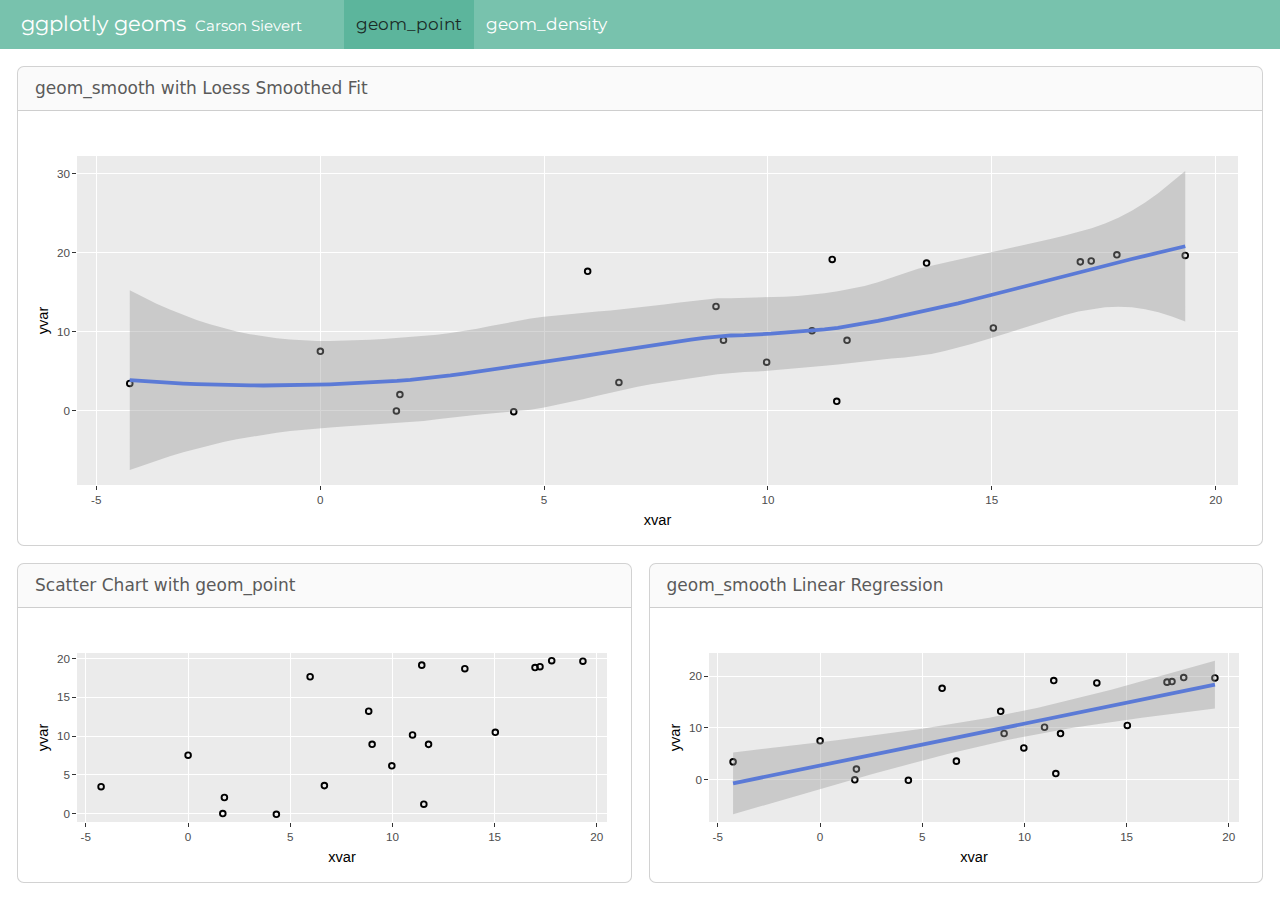
==== commit 0fafd062: "Built site for gh-pages" ====
--- a/index.html
+++ b/index.html
@@ -77,14 +77,14 @@
 <div class="html-fill-item html-fill-container bslib-grid" style="display: grid; grid-template-rows: minmax(3em, 60fr) minmax(3em, 40fr); grid-auto-columns: minmax(0, 1fr);">
 <div class="html-fill-item html-fill-container bslib-grid" style="display: grid; grid-template-columns: minmax(3em, 1fr);
 grid-auto-rows: minmax(0, 1fr);">
-<div class="card cell html-fill-item html-fill-container bslib-card" data-force-header="false" data-title="geom_smooth with Loess Smoothed Fit" data-bslib-card-init="" data-require-bs-caller="card()" data-full-screen="false">
+<div class="card cell html-fill-item html-fill-container bslib-card" data-title="geom_smooth with Loess Smoothed Fit" data-force-header="false" data-bslib-card-init="" data-require-bs-caller="card()" data-full-screen="false">
 <div class="card-header">
 geom_smooth with Loess Smoothed Fit
 </div>
 <div class="card-body html-fill-item html-fill-container">
 <div class="cell-output-display html-fill-item html-fill-container">
 <div id="htmlwidget-a8f75d06592efb60ae32" style="width:100%;height:406px;" class="plotly html-widget html-fill-item html-fill-container"></div>
-<script type="application/json" data-for="htmlwidget-a8f75d06592efb60ae32">{"x":{"data":[{"x":[-4.2523540913160982,1.7023179708042919,4.3230537526442943,1.7806284082855788,11.537348370726249,6.6721303879750966,0.0042948483991747111,9.9714030074411415,9.0074560320553427,11.766997972001898,8.8402156453660616,5.9740937832429566,15.034828849331111,10.98500989511902,13.543221961181791,11.435789493245096,16.977063388312914,17.220012697893669,17.793359217915288,19.319909163259876],"y":[3.4731572751993731,0.0059396119421584181,-0.094252427384122761,2.0728082781116353,1.2154403575051616,3.6081114114449964,7.5292102889347765,6.1561543554413447,8.9352381469102173,8.9280921873516395,13.202410971551666,17.644890794177407,10.485402010083973,10.138043065894806,18.681876114109514,19.143471805245795,18.832504955277933,18.939818864400912,19.718587761405431,19.647899862778395],"text":["xvar: -4.252354091<br />yvar:  3.473157275","xvar:  1.702317971<br />yvar:  0.005939612","xvar:  4.323053753<br />yvar: -0.094252427","xvar:  1.780628408<br />yvar:  2.072808278","xvar: 11.537348371<br />yvar:  1.215440358","xvar:  6.672130388<br />yvar:  3.608111411","xvar:  0.004294848<br />yvar:  7.529210289","xvar:  9.971403007<br />yvar:  6.156154355","xvar:  9.007456032<br />yvar:  8.935238147","xvar: 11.766997972<br />yvar:  8.928092187","xvar:  8.840215645<br />yvar: 13.202410972","xvar:  5.974093783<br />yvar: 17.644890794","xvar: 15.034828849<br />yvar: 10.485402010","xvar: 10.985009895<br />yvar: 10.138043066","xvar: 13.543221961<br />yvar: 18.681876114","xvar: 11.435789493<br />yvar: 19.143471805","xvar: 16.977063388<br />yvar: 18.832504955","xvar: 17.220012698<br />yvar: 18.939818864","xvar: 17.793359218<br />yvar: 19.718587761","xvar: 19.319909163<br />yvar: 19.647899863"],"type":"scatter","mode":"markers","marker":{"autocolorscale":false,"color":"rgba(0,0,0,1)","opacity":1,"size":5.6692913385826778,"symbol":"circle-open","line":{"width":1.8897637795275593,"color":"rgba(0,0,0,1)"}},"hoveron":"points","showlegend":false,"xaxis":"x","yaxis":"y","hoverinfo":"text","frame":null},{"x":[-4.2523540913160982,-3.9539710121442506,-3.6555879329724026,-3.357204853800555,-3.058821774628707,-2.7604386954568594,-2.4620556162850118,-2.1636725371131638,-1.8652894579413162,-1.5669063787694686,-1.2685232995976206,-0.97014022042577297,-0.67175714125392538,-0.37337406208207735,-0.07499098291022932,0.22339209626161782,0.52177517543346585,0.82015825460531389,1.118541333777161,1.4169244129490091,1.7153074921208571,2.0136905712927042,2.3120736504645523,2.6104567296364003,2.9088398088082474,3.2072228879800955,3.5056059671519435,3.8039890463237906,4.1023721254956396,4.4007552046674867,4.6991382838393339,4.9975213630111828,5.2959044421830299,5.5942875213548771,5.892670600526726,6.1910536796985731,6.4894367588704203,6.7878198380422692,7.0862029172141163,7.3845859963859635,7.6829690755578124,7.9813521547296595,8.2797352339015067,8.5781183130733556,8.8765013922452027,9.1748844714170499,9.4732675505888988,9.7716506297607459,10.070033708932593,10.368416788104442,10.666799867276289,10.965182946448138,11.263566025619985,11.561949104791832,11.860332183963679,12.158715263135528,12.457098342307377,12.755481421479223,13.053864500651072,13.352247579822921,13.650630658994766,13.949013738166615,14.247396817338464,14.545779896510309,14.844162975682158,15.142546054854007,15.440929134025852,15.739312213197701,16.037695292369548,16.336078371541397,16.634461450713246,16.932844529885095,17.231227609056937,17.529610688228786,17.827993767400635,18.126376846572484,18.424759925744333,18.723143004916182,19.021526084088023,19.319909163259876],"y":[3.8905386085137783,3.7585871463790399,3.6416833649995555,3.5395625295478546,3.4519599051964658,3.3786107571179178,3.3192503504847402,3.273613950469461,3.2414368222446108,3.2224542309827187,3.2164014418563118,3.2230137200379207,3.2420263307000745,3.2731745390153013,3.3161936101561302,3.3708188092950908,3.4367854016047126,3.5138286522575237,3.6016838264260529,3.7000861892828305,3.8087955085423029,3.9406806880067067,4.1032316160276334,4.2913773151744072,4.5000468080163465,4.7241691171227735,4.958673265063009,5.1984882744063716,5.4385431677221856,5.6744943568209001,5.9169274073760372,6.1693789293712609,6.429793073890937,6.696113992019435,6.9662858348411287,7.2382527534403804,7.5099588989015587,7.7793484223090346,8.0443654747471776,8.3029542073003526,8.5530587710529336,8.7926233170892818,9.019591996493773,9.2319089603507738,9.4264731363464964,9.5333453872438589,9.5703083552218473,9.6206532806494209,9.7563171265647277,9.8930026659039623,10.011980679103763,10.136617302272148,10.290278671517138,10.496229710214122,10.75462110467933,11.049548728287007,11.37328058606035,11.71808468302256,12.076229024196856,12.439981614606442,12.80380253404423,13.185924149951907,13.589329320736715,14.010348356075969,14.445311565646982,14.890549259127068,15.342391746193529,15.797169336523687,16.251212339794847,16.700851065684326,17.142415823869435,17.572236924027482,17.986656426386197,18.391683973667259,18.794934346746025,19.19697148097061,19.598359311689148,19.999661774249745,20.401442804000524,20.804266336289633],"text":["xvar: -4.25235409<br />yvar:  3.890539","xvar: -3.95397101<br />yvar:  3.758587","xvar: -3.65558793<br />yvar:  3.641683","xvar: -3.35720485<br />yvar:  3.539563","xvar: -3.05882177<br />yvar:  3.451960","xvar: -2.76043870<br />yvar:  3.378611","xvar: -2.46205562<br />yvar:  3.319250","xvar: -2.16367254<br />yvar:  3.273614","xvar: -1.86528946<br />yvar:  3.241437","xvar: -1.56690638<br />yvar:  3.222454","xvar: -1.26852330<br />yvar:  3.216401","xvar: -0.97014022<br />yvar:  3.223014","xvar: -0.67175714<br />yvar:  3.242026","xvar: -0.37337406<br />yvar:  3.273175","xvar: -0.07499098<br />yvar:  3.316194","xvar:  0.22339210<br />yvar:  3.370819","xvar:  0.52177518<br />yvar:  3.436785","xvar:  0.82015825<br />yvar:  3.513829","xvar:  1.11854133<br />yvar:  3.601684","xvar:  1.41692441<br />yvar:  3.700086","xvar:  1.71530749<br />yvar:  3.808796","xvar:  2.01369057<br />yvar:  3.940681","xvar:  2.31207365<br />yvar:  4.103232","xvar:  2.61045673<br />yvar:  4.291377","xvar:  2.90883981<br />yvar:  4.500047","xvar:  3.20722289<br />yvar:  4.724169","xvar:  3.50560597<br />yvar:  4.958673","xvar:  3.80398905<br />yvar:  5.198488","xvar:  4.10237213<br />yvar:  5.438543","xvar:  4.40075520<br />yvar:  5.674494","xvar:  4.69913828<br />yvar:  5.916927","xvar:  4.99752136<br />yvar:  6.169379","xvar:  5.29590444<br />yvar:  6.429793","xvar:  5.59428752<br />yvar:  6.696114","xvar:  5.89267060<br />yvar:  6.966286","xvar:  6.19105368<br />yvar:  7.238253","xvar:  6.48943676<br />yvar:  7.509959","xvar:  6.78781984<br />yvar:  7.779348","xvar:  7.08620292<br />yvar:  8.044365","xvar:  7.38458600<br />yvar:  8.302954","xvar:  7.68296908<br />yvar:  8.553059","xvar:  7.98135215<br />yvar:  8.792623","xvar:  8.27973523<br />yvar:  9.019592","xvar:  8.57811831<br />yvar:  9.231909","xvar:  8.87650139<br />yvar:  9.426473","xvar:  9.17488447<br />yvar:  9.533345","xvar:  9.47326755<br />yvar:  9.570308","xvar:  9.77165063<br />yvar:  9.620653","xvar: 10.07003371<br />yvar:  9.756317","xvar: 10.36841679<br />yvar:  9.893003","xvar: 10.66679987<br />yvar: 10.011981","xvar: 10.96518295<br />yvar: 10.136617","xvar: 11.26356603<br />yvar: 10.290279","xvar: 11.56194910<br />yvar: 10.496230","xvar: 11.86033218<br />yvar: 10.754621","xvar: 12.15871526<br />yvar: 11.049549","xvar: 12.45709834<br />yvar: 11.373281","xvar: 12.75548142<br />yvar: 11.718085","xvar: 13.05386450<br />yvar: 12.076229","xvar: 13.35224758<br />yvar: 12.439982","xvar: 13.65063066<br />yvar: 12.803803","xvar: 13.94901374<br />yvar: 13.185924","xvar: 14.24739682<br />yvar: 13.589329","xvar: 14.54577990<br />yvar: 14.010348","xvar: 14.84416298<br />yvar: 14.445312","xvar: 15.14254605<br />yvar: 14.890549","xvar: 15.44092913<br />yvar: 15.342392","xvar: 15.73931221<br />yvar: 15.797169","xvar: 16.03769529<br />yvar: 16.251212","xvar: 16.33607837<br />yvar: 16.700851","xvar: 16.63446145<br />yvar: 17.142416","xvar: 16.93284453<br />yvar: 17.572237","xvar: 17.23122761<br />yvar: 17.986656","xvar: 17.52961069<br />yvar: 18.391684","xvar: 17.82799377<br />yvar: 18.794934","xvar: 18.12637685<br />yvar: 19.196971","xvar: 18.42475993<br />yvar: 19.598359","xvar: 18.72314300<br />yvar: 19.999662","xvar: 19.02152608<br />yvar: 20.401443","xvar: 19.31990916<br />yvar: 20.804266"],"type":"scatter","mode":"lines","name":"fitted values","line":{"width":3.7795275590551185,"color":"rgba(51,102,255,1)","dash":"solid"},"hoveron":"points","showlegend":false,"xaxis":"x","yaxis":"y","hoverinfo":"text","frame":null},{"x":[-4.2523540913160982,-3.9539710121442506,-3.6555879329724026,-3.357204853800555,-3.058821774628707,-2.7604386954568594,-2.4620556162850118,-2.1636725371131638,-1.8652894579413162,-1.5669063787694686,-1.2685232995976206,-0.97014022042577297,-0.67175714125392538,-0.37337406208207735,-0.07499098291022932,0.22339209626161782,0.52177517543346585,0.82015825460531389,1.118541333777161,1.4169244129490091,1.7153074921208571,2.0136905712927042,2.3120736504645523,2.6104567296364003,2.9088398088082474,3.2072228879800955,3.5056059671519435,3.8039890463237906,4.1023721254956396,4.4007552046674867,4.6991382838393339,4.9975213630111828,5.2959044421830299,5.5942875213548771,5.892670600526726,6.1910536796985731,6.4894367588704203,6.7878198380422692,7.0862029172141163,7.3845859963859635,7.6829690755578124,7.9813521547296595,8.2797352339015067,8.5781183130733556,8.8765013922452027,9.1748844714170499,9.4732675505888988,9.7716506297607459,10.070033708932593,10.368416788104442,10.666799867276289,10.965182946448138,11.263566025619985,11.561949104791832,11.860332183963679,12.158715263135528,12.457098342307377,12.755481421479223,13.053864500651072,13.352247579822921,13.650630658994766,13.949013738166615,14.247396817338464,14.545779896510309,14.844162975682158,15.142546054854007,15.440929134025852,15.739312213197701,16.037695292369548,16.336078371541397,16.634461450713246,16.932844529885095,17.231227609056937,17.529610688228786,17.827993767400635,18.126376846572484,18.424759925744333,18.723143004916182,19.021526084088023,19.319909163259876,19.319909163259876,19.319909163259876,19.021526084088023,18.723143004916182,18.424759925744333,18.126376846572484,17.827993767400635,17.529610688228786,17.231227609056937,16.932844529885095,16.634461450713246,16.336078371541397,16.037695292369548,15.739312213197701,15.440929134025852,15.142546054854007,14.844162975682158,14.545779896510309,14.247396817338464,13.949013738166615,13.650630658994766,13.352247579822921,13.053864500651072,12.755481421479223,12.457098342307377,12.158715263135528,11.860332183963679,11.561949104791832,11.263566025619985,10.965182946448138,10.666799867276289,10.368416788104442,10.070033708932593,9.7716506297607459,9.4732675505888988,9.1748844714170499,8.8765013922452027,8.5781183130733556,8.2797352339015067,7.9813521547296595,7.6829690755578124,7.3845859963859635,7.0862029172141163,6.7878198380422692,6.4894367588704203,6.1910536796985731,5.892670600526726,5.5942875213548771,5.2959044421830299,4.9975213630111828,4.6991382838393339,4.4007552046674867,4.1023721254956396,3.8039890463237906,3.5056059671519435,3.2072228879800955,2.9088398088082474,2.6104567296364003,2.3120736504645523,2.0136905712927042,1.7153074921208571,1.4169244129490091,1.118541333777161,0.82015825460531389,0.52177517543346585,0.22339209626161782,-0.07499098291022932,-0.37337406208207735,-0.67175714125392538,-0.97014022042577297,-1.2685232995976206,-1.5669063787694686,-1.8652894579413162,-2.1636725371131638,-2.4620556162850118,-2.7604386954568594,-3.058821774628707,-3.357204853800555,-3.6555879329724026,-3.9539710121442506,-4.2523540913160982,-4.2523540913160982],"y":[-7.4623682392276605,-6.8478421457726641,-6.2674252644750608,-5.7223448060704847,-5.2138514977430468,-4.7431497338938629,-4.3112975278958565,-3.9190742662472471,-3.5668204453584154,-3.2542628824201114,-2.9803496502297131,-2.743127286027681,-2.5396934837363672,-2.3662478569592831,-2.2182426970293472,-2.0906119915369792,-1.9780398386412799,-1.8752251612263509,-1.7771080427269434,-1.6790384285588762,-1.5768292172344327,-1.4390056239817173,-1.2539701049956733,-1.0443923991895838,-0.83311375586284342,-0.63790381342457092,-0.46768113787989929,-0.32095125094200316,-0.18671616984940886,-0.045406033144981706,0.15451690560296338,0.42334413615310318,0.74952984003921141,1.1184134638648304,1.5136781390868599,1.9186324193499562,2.3175417385927899,2.6970727252549258,3.0477264168708338,3.3649651924406765,3.6496856080288209,3.9078303963552878,4.1492024091329069,4.3857532194502244,4.6288851075373065,4.8224608332027357,4.9219703121512968,4.9825209094127887,5.1384357588001688,5.3450072466685725,5.5184302759097381,5.6340951307737681,5.7208088568914874,5.856492527066405,6.0728708409069281,6.3009610508032603,6.4883645152031848,6.6238705267435991,6.7425502827665698,6.9101218331602725,7.193648243162122,7.5598142410453546,7.9821373510042077,8.4503814158774677,8.954247551373328,9.4836023954031674,10.028401531173916,10.578273977766848,11.121719909267846,11.644898132717245,12.13007415688152,12.554015020759167,12.886979752086333,13.100138121548834,13.172788814403253,13.091901723795068,12.855468596956367,12.469711328058263,11.94518684283819,11.293667009690886,11.293667009690886,30.31486566288838,28.857698765162858,27.529612220441226,26.341250026421928,25.302041238146153,24.417079879088796,23.683229825785684,23.086333100686062,22.590458827295798,22.154757490857349,21.756803998651407,21.380704770321849,21.016064695280527,20.656381961213143,20.297496122850969,19.936375579920636,19.570315296274472,19.196521290469221,18.812034058858458,18.413956824926338,17.969841396052612,17.409907765627143,16.812298839301523,16.258196656917516,15.798136405770755,15.436371368451733,15.135966893361839,14.859748486142788,14.639139473770527,14.505531082297788,14.440998085139352,14.374198494329287,14.258785651886054,14.218646398292398,14.244229941284981,14.224061165155685,14.078064701251323,13.889981583854638,13.677416237823277,13.456431934077045,13.240943222160029,13.041004532623521,12.861624119363142,12.702376059210327,12.557873087530805,12.418893530595398,12.273814520174039,12.110056307742664,11.915413722589419,11.679337909149112,11.394394746786782,11.063802505293779,10.717927799754747,10.385027668005918,10.086242047670119,9.8332073718955364,9.6271470295383992,9.4604333370509401,9.3203669999951302,9.194420234319038,9.0792108071245377,8.9804756955790488,8.9028824657413992,8.851610641850705,8.8322496101271604,8.8506299173416068,8.9125969349898853,9.0237461451365171,9.1891547261035225,9.4131525339423376,9.6991713443855492,10.049694089847637,10.46630216718617,10.949798228865337,11.500371248129699,12.117771308135978,12.801469865166194,13.550791994474171,14.365016438530745,15.243445456255216,-7.4623682392276605],"text":["xvar: -4.25235409<br />yvar:  3.890539","xvar: -3.95397101<br />yvar:  3.758587","xvar: -3.65558793<br />yvar:  3.641683","xvar: -3.35720485<br />yvar:  3.539563","xvar: -3.05882177<br />yvar:  3.451960","xvar: -2.76043870<br />yvar:  3.378611","xvar: -2.46205562<br />yvar:  3.319250","xvar: -2.16367254<br />yvar:  3.273614","xvar: -1.86528946<br />yvar:  3.241437","xvar: -1.56690638<br />yvar:  3.222454","xvar: -1.26852330<br />yvar:  3.216401","xvar: -0.97014022<br />yvar:  3.223014","xvar: -0.67175714<br />yvar:  3.242026","xvar: -0.37337406<br />yvar:  3.273175","xvar: -0.07499098<br />yvar:  3.316194","xvar:  0.22339210<br />yvar:  3.370819","xvar:  0.52177518<br />yvar:  3.436785","xvar:  0.82015825<br />yvar:  3.513829","xvar:  1.11854133<br />yvar:  3.601684","xvar:  1.41692441<br />yvar:  3.700086","xvar:  1.71530749<br />yvar:  3.808796","xvar:  2.01369057<br />yvar:  3.940681","xvar:  2.31207365<br />yvar:  4.103232","xvar:  2.61045673<br />yvar:  4.291377","xvar:  2.90883981<br />yvar:  4.500047","xvar:  3.20722289<br />yvar:  4.724169","xvar:  3.50560597<br />yvar:  4.958673","xvar:  3.80398905<br />yvar:  5.198488","xvar:  4.10237213<br />yvar:  5.438543","xvar:  4.40075520<br />yvar:  5.674494","xvar:  4.69913828<br />yvar:  5.916927","xvar:  4.99752136<br />yvar:  6.169379","xvar:  5.29590444<br />yvar:  6.429793","xvar:  5.59428752<br />yvar:  6.696114","xvar:  5.89267060<br />yvar:  6.966286","xvar:  6.19105368<br />yvar:  7.238253","xvar:  6.48943676<br />yvar:  7.509959","xvar:  6.78781984<br />yvar:  7.779348","xvar:  7.08620292<br />yvar:  8.044365","xvar:  7.38458600<br />yvar:  8.302954","xvar:  7.68296908<br />yvar:  8.553059","xvar:  7.98135215<br />yvar:  8.792623","xvar:  8.27973523<br />yvar:  9.019592","xvar:  8.57811831<br />yvar:  9.231909","xvar:  8.87650139<br />yvar:  9.426473","xvar:  9.17488447<br />yvar:  9.533345","xvar:  9.47326755<br />yvar:  9.570308","xvar:  9.77165063<br />yvar:  9.620653","xvar: 10.07003371<br />yvar:  9.756317","xvar: 10.36841679<br />yvar:  9.893003","xvar: 10.66679987<br />yvar: 10.011981","xvar: 10.96518295<br />yvar: 10.136617","xvar: 11.26356603<br />yvar: 10.290279","xvar: 11.56194910<br />yvar: 10.496230","xvar: 11.86033218<br />yvar: 10.754621","xvar: 12.15871526<br />yvar: 11.049549","xvar: 12.45709834<br />yvar: 11.373281","xvar: 12.75548142<br />yvar: 11.718085","xvar: 13.05386450<br />yvar: 12.076229","xvar: 13.35224758<br />yvar: 12.439982","xvar: 13.65063066<br />yvar: 12.803803","xvar: 13.94901374<br />yvar: 13.185924","xvar: 14.24739682<br />yvar: 13.589329","xvar: 14.54577990<br />yvar: 14.010348","xvar: 14.84416298<br />yvar: 14.445312","xvar: 15.14254605<br />yvar: 14.890549","xvar: 15.44092913<br />yvar: 15.342392","xvar: 15.73931221<br />yvar: 15.797169","xvar: 16.03769529<br />yvar: 16.251212","xvar: 16.33607837<br />yvar: 16.700851","xvar: 16.63446145<br />yvar: 17.142416","xvar: 16.93284453<br />yvar: 17.572237","xvar: 17.23122761<br />yvar: 17.986656","xvar: 17.52961069<br />yvar: 18.391684","xvar: 17.82799377<br />yvar: 18.794934","xvar: 18.12637685<br />yvar: 19.196971","xvar: 18.42475993<br />yvar: 19.598359","xvar: 18.72314300<br />yvar: 19.999662","xvar: 19.02152608<br />yvar: 20.401443","xvar: 19.31990916<br />yvar: 20.804266","xvar: 19.31990916<br />yvar: 20.804266","xvar: 19.31990916<br />yvar: 20.804266","xvar: 19.02152608<br />yvar: 20.401443","xvar: 18.72314300<br />yvar: 19.999662","xvar: 18.42475993<br />yvar: 19.598359","xvar: 18.12637685<br />yvar: 19.196971","xvar: 17.82799377<br />yvar: 18.794934","xvar: 17.52961069<br />yvar: 18.391684","xvar: 17.23122761<br />yvar: 17.986656","xvar: 16.93284453<br />yvar: 17.572237","xvar: 16.63446145<br />yvar: 17.142416","xvar: 16.33607837<br />yvar: 16.700851","xvar: 16.03769529<br />yvar: 16.251212","xvar: 15.73931221<br />yvar: 15.797169","xvar: 15.44092913<br />yvar: 15.342392","xvar: 15.14254605<br />yvar: 14.890549","xvar: 14.84416298<br />yvar: 14.445312","xvar: 14.54577990<br />yvar: 14.010348","xvar: 14.24739682<br />yvar: 13.589329","xvar: 13.94901374<br />yvar: 13.185924","xvar: 13.65063066<br />yvar: 12.803803","xvar: 13.35224758<br />yvar: 12.439982","xvar: 13.05386450<br />yvar: 12.076229","xvar: 12.75548142<br />yvar: 11.718085","xvar: 12.45709834<br />yvar: 11.373281","xvar: 12.15871526<br />yvar: 11.049549","xvar: 11.86033218<br />yvar: 10.754621","xvar: 11.56194910<br />yvar: 10.496230","xvar: 11.26356603<br />yvar: 10.290279","xvar: 10.96518295<br />yvar: 10.136617","xvar: 10.66679987<br />yvar: 10.011981","xvar: 10.36841679<br />yvar:  9.893003","xvar: 10.07003371<br />yvar:  9.756317","xvar:  9.77165063<br />yvar:  9.620653","xvar:  9.47326755<br />yvar:  9.570308","xvar:  9.17488447<br />yvar:  9.533345","xvar:  8.87650139<br />yvar:  9.426473","xvar:  8.57811831<br />yvar:  9.231909","xvar:  8.27973523<br />yvar:  9.019592","xvar:  7.98135215<br />yvar:  8.792623","xvar:  7.68296908<br />yvar:  8.553059","xvar:  7.38458600<br />yvar:  8.302954","xvar:  7.08620292<br />yvar:  8.044365","xvar:  6.78781984<br />yvar:  7.779348","xvar:  6.48943676<br />yvar:  7.509959","xvar:  6.19105368<br />yvar:  7.238253","xvar:  5.89267060<br />yvar:  6.966286","xvar:  5.59428752<br />yvar:  6.696114","xvar:  5.29590444<br />yvar:  6.429793","xvar:  4.99752136<br />yvar:  6.169379","xvar:  4.69913828<br />yvar:  5.916927","xvar:  4.40075520<br />yvar:  5.674494","xvar:  4.10237213<br />yvar:  5.438543","xvar:  3.80398905<br />yvar:  5.198488","xvar:  3.50560597<br />yvar:  4.958673","xvar:  3.20722289<br />yvar:  4.724169","xvar:  2.90883981<br />yvar:  4.500047","xvar:  2.61045673<br />yvar:  4.291377","xvar:  2.31207365<br />yvar:  4.103232","xvar:  2.01369057<br />yvar:  3.940681","xvar:  1.71530749<br />yvar:  3.808796","xvar:  1.41692441<br />yvar:  3.700086","xvar:  1.11854133<br />yvar:  3.601684","xvar:  0.82015825<br />yvar:  3.513829","xvar:  0.52177518<br />yvar:  3.436785","xvar:  0.22339210<br />yvar:  3.370819","xvar: -0.07499098<br />yvar:  3.316194","xvar: -0.37337406<br />yvar:  3.273175","xvar: -0.67175714<br />yvar:  3.242026","xvar: -0.97014022<br />yvar:  3.223014","xvar: -1.26852330<br />yvar:  3.216401","xvar: -1.56690638<br />yvar:  3.222454","xvar: -1.86528946<br />yvar:  3.241437","xvar: -2.16367254<br />yvar:  3.273614","xvar: -2.46205562<br />yvar:  3.319250","xvar: -2.76043870<br />yvar:  3.378611","xvar: -3.05882177<br />yvar:  3.451960","xvar: -3.35720485<br />yvar:  3.539563","xvar: -3.65558793<br />yvar:  3.641683","xvar: -3.95397101<br />yvar:  3.758587","xvar: -4.25235409<br />yvar:  3.890539","xvar: -4.25235409<br />yvar:  3.890539"],"type":"scatter","mode":"lines","line":{"width":3.7795275590551185,"color":"transparent","dash":"solid"},"fill":"toself","fillcolor":"rgba(153,153,153,0.4)","hoveron":"points","hoverinfo":"x+y","showlegend":false,"xaxis":"x","yaxis":"y","frame":null}],"layout":{"margin":{"t":27.68949771689498,"r":7.3059360730593621,"b":41.643835616438366,"l":37.260273972602747},"plot_bgcolor":"rgba(235,235,235,1)","paper_bgcolor":"rgba(255,255,255,1)","font":{"color":"rgba(0,0,0,1)","family":"","size":14.611872146118724},"xaxis":{"domain":[0,1],"automargin":true,"type":"linear","autorange":false,"range":[-5.430967254044897,20.498522325988674],"tickmode":"array","ticktext":["-5","0","5","10","15","20"],"tickvals":[-5,0,5.0000000000000009,10,15,20],"categoryorder":"array","categoryarray":["-5","0","5","10","15","20"],"nticks":null,"ticks":"outside","tickcolor":"rgba(51,51,51,1)","ticklen":3.6529680365296811,"tickwidth":0.66417600664176002,"showticklabels":true,"tickfont":{"color":"rgba(77,77,77,1)","family":"","size":11.68949771689498},"tickangle":-0,"showline":false,"linecolor":null,"linewidth":0,"showgrid":true,"gridcolor":"rgba(255,255,255,1)","gridwidth":0.66417600664176002,"zeroline":false,"anchor":"y","title":{"text":"xvar","font":{"color":"rgba(0,0,0,1)","family":"","size":14.611872146118724}},"hoverformat":".2f"},"yaxis":{"domain":[0,1],"automargin":true,"type":"linear","autorange":false,"range":[-9.3512299343334622,32.203727357994183],"tickmode":"array","ticktext":["0","10","20","30"],"tickvals":[0,9.9999999999999982,20,30],"categoryorder":"array","categoryarray":["0","10","20","30"],"nticks":null,"ticks":"outside","tickcolor":"rgba(51,51,51,1)","ticklen":3.6529680365296811,"tickwidth":0.66417600664176002,"showticklabels":true,"tickfont":{"color":"rgba(77,77,77,1)","family":"","size":11.68949771689498},"tickangle":-0,"showline":false,"linecolor":null,"linewidth":0,"showgrid":true,"gridcolor":"rgba(255,255,255,1)","gridwidth":0.66417600664176002,"zeroline":false,"anchor":"x","title":{"text":"yvar","font":{"color":"rgba(0,0,0,1)","family":"","size":14.611872146118724}},"hoverformat":".2f"},"shapes":[{"type":"rect","fillcolor":null,"line":{"color":null,"width":0,"linetype":[]},"yref":"paper","xref":"paper","x0":0,"x1":1,"y0":0,"y1":1}],"showlegend":false,"legend":{"bgcolor":"rgba(255,255,255,1)","bordercolor":"transparent","borderwidth":1.8897637795275593,"font":{"color":"rgba(0,0,0,1)","family":"","size":11.68949771689498}},"hovermode":"closest","barmode":"relative"},"config":{"doubleClick":"reset","modeBarButtonsToAdd":["hoverclosest","hovercompare"],"showSendToCloud":false},"source":"A","attrs":{"2b75294d9118":{"x":{},"y":{},"type":"scatter"},"2b752370d3d7":{"x":{},"y":{}}},"cur_data":"2b75294d9118","visdat":{"2b75294d9118":["function (y) ","x"],"2b752370d3d7":["function (y) ","x"]},"highlight":{"on":"plotly_click","persistent":false,"dynamic":false,"selectize":false,"opacityDim":0.20000000000000001,"selected":{"opacity":1},"debounce":0},"shinyEvents":["plotly_hover","plotly_click","plotly_selected","plotly_relayout","plotly_brushed","plotly_brushing","plotly_clickannotation","plotly_doubleclick","plotly_deselect","plotly_afterplot","plotly_sunburstclick"],"base_url":"https://plot.ly"},"evals":[],"jsHooks":[]}</script>
+<script type="application/json" data-for="htmlwidget-a8f75d06592efb60ae32">{"x":{"data":[{"x":[-4.2523540913160982,1.7023179708042919,4.3230537526442943,1.7806284082855788,11.537348370726249,6.6721303879750966,0.0042948483991747111,9.9714030074411415,9.0074560320553427,11.766997972001898,8.8402156453660616,5.9740937832429566,15.034828849331111,10.98500989511902,13.543221961181791,11.435789493245096,16.977063388312914,17.220012697893669,17.793359217915288,19.319909163259876],"y":[3.4731572751993731,0.0059396119421584181,-0.094252427384122761,2.0728082781116353,1.2154403575051616,3.6081114114449964,7.5292102889347765,6.1561543554413447,8.9352381469102173,8.9280921873516395,13.202410971551666,17.644890794177407,10.485402010083973,10.138043065894806,18.681876114109514,19.143471805245795,18.832504955277933,18.939818864400912,19.718587761405431,19.647899862778395],"text":["xvar: -4.252354091<br />yvar:  3.473157275","xvar:  1.702317971<br />yvar:  0.005939612","xvar:  4.323053753<br />yvar: -0.094252427","xvar:  1.780628408<br />yvar:  2.072808278","xvar: 11.537348371<br />yvar:  1.215440358","xvar:  6.672130388<br />yvar:  3.608111411","xvar:  0.004294848<br />yvar:  7.529210289","xvar:  9.971403007<br />yvar:  6.156154355","xvar:  9.007456032<br />yvar:  8.935238147","xvar: 11.766997972<br />yvar:  8.928092187","xvar:  8.840215645<br />yvar: 13.202410972","xvar:  5.974093783<br />yvar: 17.644890794","xvar: 15.034828849<br />yvar: 10.485402010","xvar: 10.985009895<br />yvar: 10.138043066","xvar: 13.543221961<br />yvar: 18.681876114","xvar: 11.435789493<br />yvar: 19.143471805","xvar: 16.977063388<br />yvar: 18.832504955","xvar: 17.220012698<br />yvar: 18.939818864","xvar: 17.793359218<br />yvar: 19.718587761","xvar: 19.319909163<br />yvar: 19.647899863"],"type":"scatter","mode":"markers","marker":{"autocolorscale":false,"color":"rgba(0,0,0,1)","opacity":1,"size":5.6692913385826778,"symbol":"circle-open","line":{"width":1.8897637795275593,"color":"rgba(0,0,0,1)"}},"hoveron":"points","showlegend":false,"xaxis":"x","yaxis":"y","hoverinfo":"text","frame":null},{"x":[-4.2523540913160982,-3.9539710121442506,-3.6555879329724026,-3.357204853800555,-3.058821774628707,-2.7604386954568594,-2.4620556162850118,-2.1636725371131638,-1.8652894579413162,-1.5669063787694686,-1.2685232995976206,-0.97014022042577297,-0.67175714125392538,-0.37337406208207735,-0.07499098291022932,0.22339209626161782,0.52177517543346585,0.82015825460531389,1.118541333777161,1.4169244129490091,1.7153074921208571,2.0136905712927042,2.3120736504645523,2.6104567296364003,2.9088398088082474,3.2072228879800955,3.5056059671519435,3.8039890463237906,4.1023721254956396,4.4007552046674867,4.6991382838393339,4.9975213630111828,5.2959044421830299,5.5942875213548771,5.892670600526726,6.1910536796985731,6.4894367588704203,6.7878198380422692,7.0862029172141163,7.3845859963859635,7.6829690755578124,7.9813521547296595,8.2797352339015067,8.5781183130733556,8.8765013922452027,9.1748844714170499,9.4732675505888988,9.7716506297607459,10.070033708932593,10.368416788104442,10.666799867276289,10.965182946448138,11.263566025619985,11.561949104791832,11.860332183963679,12.158715263135528,12.457098342307377,12.755481421479223,13.053864500651072,13.352247579822921,13.650630658994766,13.949013738166615,14.247396817338464,14.545779896510309,14.844162975682158,15.142546054854007,15.440929134025852,15.739312213197701,16.037695292369548,16.336078371541397,16.634461450713246,16.932844529885095,17.231227609056937,17.529610688228786,17.827993767400635,18.126376846572484,18.424759925744333,18.723143004916182,19.021526084088023,19.319909163259876],"y":[3.8905386085137783,3.7585871463790399,3.6416833649995555,3.5395625295478546,3.4519599051964658,3.3786107571179178,3.3192503504847402,3.273613950469461,3.2414368222446108,3.2224542309827187,3.2164014418563118,3.2230137200379207,3.2420263307000745,3.2731745390153013,3.3161936101561302,3.3708188092950908,3.4367854016047126,3.5138286522575237,3.6016838264260529,3.7000861892828305,3.8087955085423029,3.9406806880067067,4.1032316160276334,4.2913773151744072,4.5000468080163465,4.7241691171227735,4.958673265063009,5.1984882744063716,5.4385431677221856,5.6744943568209001,5.9169274073760372,6.1693789293712609,6.429793073890937,6.696113992019435,6.9662858348411287,7.2382527534403804,7.5099588989015587,7.7793484223090346,8.0443654747471776,8.3029542073003526,8.5530587710529336,8.7926233170892818,9.019591996493773,9.2319089603507738,9.4264731363464964,9.5333453872438589,9.5703083552218473,9.6206532806494209,9.7563171265647277,9.8930026659039623,10.011980679103763,10.136617302272148,10.290278671517138,10.496229710214122,10.75462110467933,11.049548728287007,11.37328058606035,11.71808468302256,12.076229024196856,12.439981614606442,12.80380253404423,13.185924149951907,13.589329320736715,14.010348356075969,14.445311565646982,14.890549259127068,15.342391746193529,15.797169336523687,16.251212339794847,16.700851065684326,17.142415823869435,17.572236924027482,17.986656426386197,18.391683973667259,18.794934346746025,19.19697148097061,19.598359311689148,19.999661774249745,20.401442804000524,20.804266336289633],"text":["xvar: -4.25235409<br />yvar:  3.890539","xvar: -3.95397101<br />yvar:  3.758587","xvar: -3.65558793<br />yvar:  3.641683","xvar: -3.35720485<br />yvar:  3.539563","xvar: -3.05882177<br />yvar:  3.451960","xvar: -2.76043870<br />yvar:  3.378611","xvar: -2.46205562<br />yvar:  3.319250","xvar: -2.16367254<br />yvar:  3.273614","xvar: -1.86528946<br />yvar:  3.241437","xvar: -1.56690638<br />yvar:  3.222454","xvar: -1.26852330<br />yvar:  3.216401","xvar: -0.97014022<br />yvar:  3.223014","xvar: -0.67175714<br />yvar:  3.242026","xvar: -0.37337406<br />yvar:  3.273175","xvar: -0.07499098<br />yvar:  3.316194","xvar:  0.22339210<br />yvar:  3.370819","xvar:  0.52177518<br />yvar:  3.436785","xvar:  0.82015825<br />yvar:  3.513829","xvar:  1.11854133<br />yvar:  3.601684","xvar:  1.41692441<br />yvar:  3.700086","xvar:  1.71530749<br />yvar:  3.808796","xvar:  2.01369057<br />yvar:  3.940681","xvar:  2.31207365<br />yvar:  4.103232","xvar:  2.61045673<br />yvar:  4.291377","xvar:  2.90883981<br />yvar:  4.500047","xvar:  3.20722289<br />yvar:  4.724169","xvar:  3.50560597<br />yvar:  4.958673","xvar:  3.80398905<br />yvar:  5.198488","xvar:  4.10237213<br />yvar:  5.438543","xvar:  4.40075520<br />yvar:  5.674494","xvar:  4.69913828<br />yvar:  5.916927","xvar:  4.99752136<br />yvar:  6.169379","xvar:  5.29590444<br />yvar:  6.429793","xvar:  5.59428752<br />yvar:  6.696114","xvar:  5.89267060<br />yvar:  6.966286","xvar:  6.19105368<br />yvar:  7.238253","xvar:  6.48943676<br />yvar:  7.509959","xvar:  6.78781984<br />yvar:  7.779348","xvar:  7.08620292<br />yvar:  8.044365","xvar:  7.38458600<br />yvar:  8.302954","xvar:  7.68296908<br />yvar:  8.553059","xvar:  7.98135215<br />yvar:  8.792623","xvar:  8.27973523<br />yvar:  9.019592","xvar:  8.57811831<br />yvar:  9.231909","xvar:  8.87650139<br />yvar:  9.426473","xvar:  9.17488447<br />yvar:  9.533345","xvar:  9.47326755<br />yvar:  9.570308","xvar:  9.77165063<br />yvar:  9.620653","xvar: 10.07003371<br />yvar:  9.756317","xvar: 10.36841679<br />yvar:  9.893003","xvar: 10.66679987<br />yvar: 10.011981","xvar: 10.96518295<br />yvar: 10.136617","xvar: 11.26356603<br />yvar: 10.290279","xvar: 11.56194910<br />yvar: 10.496230","xvar: 11.86033218<br />yvar: 10.754621","xvar: 12.15871526<br />yvar: 11.049549","xvar: 12.45709834<br />yvar: 11.373281","xvar: 12.75548142<br />yvar: 11.718085","xvar: 13.05386450<br />yvar: 12.076229","xvar: 13.35224758<br />yvar: 12.439982","xvar: 13.65063066<br />yvar: 12.803803","xvar: 13.94901374<br />yvar: 13.185924","xvar: 14.24739682<br />yvar: 13.589329","xvar: 14.54577990<br />yvar: 14.010348","xvar: 14.84416298<br />yvar: 14.445312","xvar: 15.14254605<br />yvar: 14.890549","xvar: 15.44092913<br />yvar: 15.342392","xvar: 15.73931221<br />yvar: 15.797169","xvar: 16.03769529<br />yvar: 16.251212","xvar: 16.33607837<br />yvar: 16.700851","xvar: 16.63446145<br />yvar: 17.142416","xvar: 16.93284453<br />yvar: 17.572237","xvar: 17.23122761<br />yvar: 17.986656","xvar: 17.52961069<br />yvar: 18.391684","xvar: 17.82799377<br />yvar: 18.794934","xvar: 18.12637685<br />yvar: 19.196971","xvar: 18.42475993<br />yvar: 19.598359","xvar: 18.72314300<br />yvar: 19.999662","xvar: 19.02152608<br />yvar: 20.401443","xvar: 19.31990916<br />yvar: 20.804266"],"type":"scatter","mode":"lines","name":"fitted values","line":{"width":3.7795275590551185,"color":"rgba(51,102,255,1)","dash":"solid"},"hoveron":"points","showlegend":false,"xaxis":"x","yaxis":"y","hoverinfo":"text","frame":null},{"x":[-4.2523540913160982,-3.9539710121442506,-3.6555879329724026,-3.357204853800555,-3.058821774628707,-2.7604386954568594,-2.4620556162850118,-2.1636725371131638,-1.8652894579413162,-1.5669063787694686,-1.2685232995976206,-0.97014022042577297,-0.67175714125392538,-0.37337406208207735,-0.07499098291022932,0.22339209626161782,0.52177517543346585,0.82015825460531389,1.118541333777161,1.4169244129490091,1.7153074921208571,2.0136905712927042,2.3120736504645523,2.6104567296364003,2.9088398088082474,3.2072228879800955,3.5056059671519435,3.8039890463237906,4.1023721254956396,4.4007552046674867,4.6991382838393339,4.9975213630111828,5.2959044421830299,5.5942875213548771,5.892670600526726,6.1910536796985731,6.4894367588704203,6.7878198380422692,7.0862029172141163,7.3845859963859635,7.6829690755578124,7.9813521547296595,8.2797352339015067,8.5781183130733556,8.8765013922452027,9.1748844714170499,9.4732675505888988,9.7716506297607459,10.070033708932593,10.368416788104442,10.666799867276289,10.965182946448138,11.263566025619985,11.561949104791832,11.860332183963679,12.158715263135528,12.457098342307377,12.755481421479223,13.053864500651072,13.352247579822921,13.650630658994766,13.949013738166615,14.247396817338464,14.545779896510309,14.844162975682158,15.142546054854007,15.440929134025852,15.739312213197701,16.037695292369548,16.336078371541397,16.634461450713246,16.932844529885095,17.231227609056937,17.529610688228786,17.827993767400635,18.126376846572484,18.424759925744333,18.723143004916182,19.021526084088023,19.319909163259876,19.319909163259876,19.319909163259876,19.021526084088023,18.723143004916182,18.424759925744333,18.126376846572484,17.827993767400635,17.529610688228786,17.231227609056937,16.932844529885095,16.634461450713246,16.336078371541397,16.037695292369548,15.739312213197701,15.440929134025852,15.142546054854007,14.844162975682158,14.545779896510309,14.247396817338464,13.949013738166615,13.650630658994766,13.352247579822921,13.053864500651072,12.755481421479223,12.457098342307377,12.158715263135528,11.860332183963679,11.561949104791832,11.263566025619985,10.965182946448138,10.666799867276289,10.368416788104442,10.070033708932593,9.7716506297607459,9.4732675505888988,9.1748844714170499,8.8765013922452027,8.5781183130733556,8.2797352339015067,7.9813521547296595,7.6829690755578124,7.3845859963859635,7.0862029172141163,6.7878198380422692,6.4894367588704203,6.1910536796985731,5.892670600526726,5.5942875213548771,5.2959044421830299,4.9975213630111828,4.6991382838393339,4.4007552046674867,4.1023721254956396,3.8039890463237906,3.5056059671519435,3.2072228879800955,2.9088398088082474,2.6104567296364003,2.3120736504645523,2.0136905712927042,1.7153074921208571,1.4169244129490091,1.118541333777161,0.82015825460531389,0.52177517543346585,0.22339209626161782,-0.07499098291022932,-0.37337406208207735,-0.67175714125392538,-0.97014022042577297,-1.2685232995976206,-1.5669063787694686,-1.8652894579413162,-2.1636725371131638,-2.4620556162850118,-2.7604386954568594,-3.058821774628707,-3.357204853800555,-3.6555879329724026,-3.9539710121442506,-4.2523540913160982,-4.2523540913160982],"y":[-7.4623682392276605,-6.8478421457726641,-6.2674252644750608,-5.7223448060704847,-5.2138514977430468,-4.7431497338938629,-4.3112975278958565,-3.9190742662472471,-3.5668204453584154,-3.2542628824201114,-2.9803496502297131,-2.743127286027681,-2.5396934837363672,-2.3662478569592831,-2.2182426970293472,-2.0906119915369792,-1.9780398386412799,-1.8752251612263509,-1.7771080427269434,-1.6790384285588762,-1.5768292172344327,-1.4390056239817173,-1.2539701049956733,-1.0443923991895838,-0.83311375586284342,-0.63790381342457092,-0.46768113787989929,-0.32095125094200316,-0.18671616984940886,-0.045406033144981706,0.15451690560296338,0.42334413615310318,0.74952984003921141,1.1184134638648304,1.5136781390868599,1.9186324193499562,2.3175417385927899,2.6970727252549258,3.0477264168708338,3.3649651924406765,3.6496856080288209,3.9078303963552878,4.1492024091329069,4.3857532194502244,4.6288851075373065,4.8224608332027357,4.9219703121512968,4.9825209094127887,5.1384357588001688,5.3450072466685725,5.5184302759097381,5.6340951307737681,5.7208088568914874,5.856492527066405,6.0728708409069281,6.3009610508032603,6.4883645152031848,6.6238705267435991,6.7425502827665698,6.9101218331602725,7.193648243162122,7.5598142410453546,7.9821373510042077,8.4503814158774677,8.954247551373328,9.4836023954031674,10.028401531173916,10.578273977766848,11.121719909267846,11.644898132717245,12.13007415688152,12.554015020759167,12.886979752086333,13.100138121548834,13.172788814403253,13.091901723795068,12.855468596956367,12.469711328058263,11.94518684283819,11.293667009690886,11.293667009690886,30.31486566288838,28.857698765162858,27.529612220441226,26.341250026421928,25.302041238146153,24.417079879088796,23.683229825785684,23.086333100686062,22.590458827295798,22.154757490857349,21.756803998651407,21.380704770321849,21.016064695280527,20.656381961213143,20.297496122850969,19.936375579920636,19.570315296274472,19.196521290469221,18.812034058858458,18.413956824926338,17.969841396052612,17.409907765627143,16.812298839301523,16.258196656917516,15.798136405770755,15.436371368451733,15.135966893361839,14.859748486142788,14.639139473770527,14.505531082297788,14.440998085139352,14.374198494329287,14.258785651886054,14.218646398292398,14.244229941284981,14.224061165155685,14.078064701251323,13.889981583854638,13.677416237823277,13.456431934077045,13.240943222160029,13.041004532623521,12.861624119363142,12.702376059210327,12.557873087530805,12.418893530595398,12.273814520174039,12.110056307742664,11.915413722589419,11.679337909149112,11.394394746786782,11.063802505293779,10.717927799754747,10.385027668005918,10.086242047670119,9.8332073718955364,9.6271470295383992,9.4604333370509401,9.3203669999951302,9.194420234319038,9.0792108071245377,8.9804756955790488,8.9028824657413992,8.851610641850705,8.8322496101271604,8.8506299173416068,8.9125969349898853,9.0237461451365171,9.1891547261035225,9.4131525339423376,9.6991713443855492,10.049694089847637,10.46630216718617,10.949798228865337,11.500371248129699,12.117771308135978,12.801469865166194,13.550791994474171,14.365016438530745,15.243445456255216,-7.4623682392276605],"text":["xvar: -4.25235409<br />yvar:  3.890539","xvar: -3.95397101<br />yvar:  3.758587","xvar: -3.65558793<br />yvar:  3.641683","xvar: -3.35720485<br />yvar:  3.539563","xvar: -3.05882177<br />yvar:  3.451960","xvar: -2.76043870<br />yvar:  3.378611","xvar: -2.46205562<br />yvar:  3.319250","xvar: -2.16367254<br />yvar:  3.273614","xvar: -1.86528946<br />yvar:  3.241437","xvar: -1.56690638<br />yvar:  3.222454","xvar: -1.26852330<br />yvar:  3.216401","xvar: -0.97014022<br />yvar:  3.223014","xvar: -0.67175714<br />yvar:  3.242026","xvar: -0.37337406<br />yvar:  3.273175","xvar: -0.07499098<br />yvar:  3.316194","xvar:  0.22339210<br />yvar:  3.370819","xvar:  0.52177518<br />yvar:  3.436785","xvar:  0.82015825<br />yvar:  3.513829","xvar:  1.11854133<br />yvar:  3.601684","xvar:  1.41692441<br />yvar:  3.700086","xvar:  1.71530749<br />yvar:  3.808796","xvar:  2.01369057<br />yvar:  3.940681","xvar:  2.31207365<br />yvar:  4.103232","xvar:  2.61045673<br />yvar:  4.291377","xvar:  2.90883981<br />yvar:  4.500047","xvar:  3.20722289<br />yvar:  4.724169","xvar:  3.50560597<br />yvar:  4.958673","xvar:  3.80398905<br />yvar:  5.198488","xvar:  4.10237213<br />yvar:  5.438543","xvar:  4.40075520<br />yvar:  5.674494","xvar:  4.69913828<br />yvar:  5.916927","xvar:  4.99752136<br />yvar:  6.169379","xvar:  5.29590444<br />yvar:  6.429793","xvar:  5.59428752<br />yvar:  6.696114","xvar:  5.89267060<br />yvar:  6.966286","xvar:  6.19105368<br />yvar:  7.238253","xvar:  6.48943676<br />yvar:  7.509959","xvar:  6.78781984<br />yvar:  7.779348","xvar:  7.08620292<br />yvar:  8.044365","xvar:  7.38458600<br />yvar:  8.302954","xvar:  7.68296908<br />yvar:  8.553059","xvar:  7.98135215<br />yvar:  8.792623","xvar:  8.27973523<br />yvar:  9.019592","xvar:  8.57811831<br />yvar:  9.231909","xvar:  8.87650139<br />yvar:  9.426473","xvar:  9.17488447<br />yvar:  9.533345","xvar:  9.47326755<br />yvar:  9.570308","xvar:  9.77165063<br />yvar:  9.620653","xvar: 10.07003371<br />yvar:  9.756317","xvar: 10.36841679<br />yvar:  9.893003","xvar: 10.66679987<br />yvar: 10.011981","xvar: 10.96518295<br />yvar: 10.136617","xvar: 11.26356603<br />yvar: 10.290279","xvar: 11.56194910<br />yvar: 10.496230","xvar: 11.86033218<br />yvar: 10.754621","xvar: 12.15871526<br />yvar: 11.049549","xvar: 12.45709834<br />yvar: 11.373281","xvar: 12.75548142<br />yvar: 11.718085","xvar: 13.05386450<br />yvar: 12.076229","xvar: 13.35224758<br />yvar: 12.439982","xvar: 13.65063066<br />yvar: 12.803803","xvar: 13.94901374<br />yvar: 13.185924","xvar: 14.24739682<br />yvar: 13.589329","xvar: 14.54577990<br />yvar: 14.010348","xvar: 14.84416298<br />yvar: 14.445312","xvar: 15.14254605<br />yvar: 14.890549","xvar: 15.44092913<br />yvar: 15.342392","xvar: 15.73931221<br />yvar: 15.797169","xvar: 16.03769529<br />yvar: 16.251212","xvar: 16.33607837<br />yvar: 16.700851","xvar: 16.63446145<br />yvar: 17.142416","xvar: 16.93284453<br />yvar: 17.572237","xvar: 17.23122761<br />yvar: 17.986656","xvar: 17.52961069<br />yvar: 18.391684","xvar: 17.82799377<br />yvar: 18.794934","xvar: 18.12637685<br />yvar: 19.196971","xvar: 18.42475993<br />yvar: 19.598359","xvar: 18.72314300<br />yvar: 19.999662","xvar: 19.02152608<br />yvar: 20.401443","xvar: 19.31990916<br />yvar: 20.804266","xvar: 19.31990916<br />yvar: 20.804266","xvar: 19.31990916<br />yvar: 20.804266","xvar: 19.02152608<br />yvar: 20.401443","xvar: 18.72314300<br />yvar: 19.999662","xvar: 18.42475993<br />yvar: 19.598359","xvar: 18.12637685<br />yvar: 19.196971","xvar: 17.82799377<br />yvar: 18.794934","xvar: 17.52961069<br />yvar: 18.391684","xvar: 17.23122761<br />yvar: 17.986656","xvar: 16.93284453<br />yvar: 17.572237","xvar: 16.63446145<br />yvar: 17.142416","xvar: 16.33607837<br />yvar: 16.700851","xvar: 16.03769529<br />yvar: 16.251212","xvar: 15.73931221<br />yvar: 15.797169","xvar: 15.44092913<br />yvar: 15.342392","xvar: 15.14254605<br />yvar: 14.890549","xvar: 14.84416298<br />yvar: 14.445312","xvar: 14.54577990<br />yvar: 14.010348","xvar: 14.24739682<br />yvar: 13.589329","xvar: 13.94901374<br />yvar: 13.185924","xvar: 13.65063066<br />yvar: 12.803803","xvar: 13.35224758<br />yvar: 12.439982","xvar: 13.05386450<br />yvar: 12.076229","xvar: 12.75548142<br />yvar: 11.718085","xvar: 12.45709834<br />yvar: 11.373281","xvar: 12.15871526<br />yvar: 11.049549","xvar: 11.86033218<br />yvar: 10.754621","xvar: 11.56194910<br />yvar: 10.496230","xvar: 11.26356603<br />yvar: 10.290279","xvar: 10.96518295<br />yvar: 10.136617","xvar: 10.66679987<br />yvar: 10.011981","xvar: 10.36841679<br />yvar:  9.893003","xvar: 10.07003371<br />yvar:  9.756317","xvar:  9.77165063<br />yvar:  9.620653","xvar:  9.47326755<br />yvar:  9.570308","xvar:  9.17488447<br />yvar:  9.533345","xvar:  8.87650139<br />yvar:  9.426473","xvar:  8.57811831<br />yvar:  9.231909","xvar:  8.27973523<br />yvar:  9.019592","xvar:  7.98135215<br />yvar:  8.792623","xvar:  7.68296908<br />yvar:  8.553059","xvar:  7.38458600<br />yvar:  8.302954","xvar:  7.08620292<br />yvar:  8.044365","xvar:  6.78781984<br />yvar:  7.779348","xvar:  6.48943676<br />yvar:  7.509959","xvar:  6.19105368<br />yvar:  7.238253","xvar:  5.89267060<br />yvar:  6.966286","xvar:  5.59428752<br />yvar:  6.696114","xvar:  5.29590444<br />yvar:  6.429793","xvar:  4.99752136<br />yvar:  6.169379","xvar:  4.69913828<br />yvar:  5.916927","xvar:  4.40075520<br />yvar:  5.674494","xvar:  4.10237213<br />yvar:  5.438543","xvar:  3.80398905<br />yvar:  5.198488","xvar:  3.50560597<br />yvar:  4.958673","xvar:  3.20722289<br />yvar:  4.724169","xvar:  2.90883981<br />yvar:  4.500047","xvar:  2.61045673<br />yvar:  4.291377","xvar:  2.31207365<br />yvar:  4.103232","xvar:  2.01369057<br />yvar:  3.940681","xvar:  1.71530749<br />yvar:  3.808796","xvar:  1.41692441<br />yvar:  3.700086","xvar:  1.11854133<br />yvar:  3.601684","xvar:  0.82015825<br />yvar:  3.513829","xvar:  0.52177518<br />yvar:  3.436785","xvar:  0.22339210<br />yvar:  3.370819","xvar: -0.07499098<br />yvar:  3.316194","xvar: -0.37337406<br />yvar:  3.273175","xvar: -0.67175714<br />yvar:  3.242026","xvar: -0.97014022<br />yvar:  3.223014","xvar: -1.26852330<br />yvar:  3.216401","xvar: -1.56690638<br />yvar:  3.222454","xvar: -1.86528946<br />yvar:  3.241437","xvar: -2.16367254<br />yvar:  3.273614","xvar: -2.46205562<br />yvar:  3.319250","xvar: -2.76043870<br />yvar:  3.378611","xvar: -3.05882177<br />yvar:  3.451960","xvar: -3.35720485<br />yvar:  3.539563","xvar: -3.65558793<br />yvar:  3.641683","xvar: -3.95397101<br />yvar:  3.758587","xvar: -4.25235409<br />yvar:  3.890539","xvar: -4.25235409<br />yvar:  3.890539"],"type":"scatter","mode":"lines","line":{"width":3.7795275590551185,"color":"transparent","dash":"solid"},"fill":"toself","fillcolor":"rgba(153,153,153,0.4)","hoveron":"points","hoverinfo":"x+y","showlegend":false,"xaxis":"x","yaxis":"y","frame":null}],"layout":{"margin":{"t":27.68949771689498,"r":7.3059360730593621,"b":41.643835616438366,"l":37.260273972602747},"plot_bgcolor":"rgba(235,235,235,1)","paper_bgcolor":"rgba(255,255,255,1)","font":{"color":"rgba(0,0,0,1)","family":"","size":14.611872146118724},"xaxis":{"domain":[0,1],"automargin":true,"type":"linear","autorange":false,"range":[-5.430967254044897,20.498522325988674],"tickmode":"array","ticktext":["-5","0","5","10","15","20"],"tickvals":[-5,0,5.0000000000000009,10,15,20],"categoryorder":"array","categoryarray":["-5","0","5","10","15","20"],"nticks":null,"ticks":"outside","tickcolor":"rgba(51,51,51,1)","ticklen":3.6529680365296811,"tickwidth":0.66417600664176002,"showticklabels":true,"tickfont":{"color":"rgba(77,77,77,1)","family":"","size":11.68949771689498},"tickangle":-0,"showline":false,"linecolor":null,"linewidth":0,"showgrid":true,"gridcolor":"rgba(255,255,255,1)","gridwidth":0.66417600664176002,"zeroline":false,"anchor":"y","title":{"text":"xvar","font":{"color":"rgba(0,0,0,1)","family":"","size":14.611872146118724}},"hoverformat":".2f"},"yaxis":{"domain":[0,1],"automargin":true,"type":"linear","autorange":false,"range":[-9.3512299343334622,32.203727357994183],"tickmode":"array","ticktext":["0","10","20","30"],"tickvals":[0,9.9999999999999982,20,30],"categoryorder":"array","categoryarray":["0","10","20","30"],"nticks":null,"ticks":"outside","tickcolor":"rgba(51,51,51,1)","ticklen":3.6529680365296811,"tickwidth":0.66417600664176002,"showticklabels":true,"tickfont":{"color":"rgba(77,77,77,1)","family":"","size":11.68949771689498},"tickangle":-0,"showline":false,"linecolor":null,"linewidth":0,"showgrid":true,"gridcolor":"rgba(255,255,255,1)","gridwidth":0.66417600664176002,"zeroline":false,"anchor":"x","title":{"text":"yvar","font":{"color":"rgba(0,0,0,1)","family":"","size":14.611872146118724}},"hoverformat":".2f"},"shapes":[{"type":"rect","fillcolor":null,"line":{"color":null,"width":0,"linetype":[]},"yref":"paper","xref":"paper","x0":0,"x1":1,"y0":0,"y1":1}],"showlegend":false,"legend":{"bgcolor":"rgba(255,255,255,1)","bordercolor":"transparent","borderwidth":1.8897637795275593,"font":{"color":"rgba(0,0,0,1)","family":"","size":11.68949771689498}},"hovermode":"closest","barmode":"relative"},"config":{"doubleClick":"reset","modeBarButtonsToAdd":["hoverclosest","hovercompare"],"showSendToCloud":false},"source":"A","attrs":{"c2be5542ef7d":{"x":{},"y":{},"type":"scatter"},"c2be1d792346":{"x":{},"y":{}}},"cur_data":"c2be5542ef7d","visdat":{"c2be5542ef7d":["function (y) ","x"],"c2be1d792346":["function (y) ","x"]},"highlight":{"on":"plotly_click","persistent":false,"dynamic":false,"selectize":false,"opacityDim":0.20000000000000001,"selected":{"opacity":1},"debounce":0},"shinyEvents":["plotly_hover","plotly_click","plotly_selected","plotly_relayout","plotly_brushed","plotly_brushing","plotly_clickannotation","plotly_doubleclick","plotly_deselect","plotly_afterplot","plotly_sunburstclick"],"base_url":"https://plot.ly"},"evals":[],"jsHooks":[]}</script>
 </div>
 </div>
 <bslib-tooltip placement="auto" bsoptions="[]" data-require-bs-version="5" data-require-bs-caller="tooltip()">
@@ -96,14 +96,14 @@
 </div>
 <div class="html-fill-item html-fill-container bslib-grid" style="display: grid; grid-template-columns: minmax(3em, 1fr) minmax(3em, 1fr);
 grid-auto-rows: minmax(0, 1fr);">
-<div class="card cell html-fill-item html-fill-container bslib-card" data-force-header="false" data-title="Scatter Chart with geom_point" data-bslib-card-init="" data-require-bs-caller="card()" data-full-screen="false">
+<div class="card cell html-fill-item html-fill-container bslib-card" data-title="Scatter Chart with geom_point" data-force-header="false" data-bslib-card-init="" data-require-bs-caller="card()" data-full-screen="false">
 <div class="card-header">
 Scatter Chart with geom_point
 </div>
 <div class="card-body html-fill-item html-fill-container">
 <div class="cell-output-display html-fill-item html-fill-container">
 <div id="htmlwidget-47ac64fa88b394a29257" style="width:100%;height:406px;" class="plotly html-widget html-fill-item html-fill-container"></div>
-<script type="application/json" data-for="htmlwidget-47ac64fa88b394a29257">{"x":{"data":[{"x":[-4.2523540913160982,1.7023179708042919,4.3230537526442943,1.7806284082855788,11.537348370726249,6.6721303879750966,0.0042948483991747111,9.9714030074411415,9.0074560320553427,11.766997972001898,8.8402156453660616,5.9740937832429566,15.034828849331111,10.98500989511902,13.543221961181791,11.435789493245096,16.977063388312914,17.220012697893669,17.793359217915288,19.319909163259876],"y":[3.4731572751993731,0.0059396119421584181,-0.094252427384122761,2.0728082781116353,1.2154403575051616,3.6081114114449964,7.5292102889347765,6.1561543554413447,8.9352381469102173,8.9280921873516395,13.202410971551666,17.644890794177407,10.485402010083973,10.138043065894806,18.681876114109514,19.143471805245795,18.832504955277933,18.939818864400912,19.718587761405431,19.647899862778395],"text":["xvar: -4.252354091<br />yvar:  3.473157275","xvar:  1.702317971<br />yvar:  0.005939612","xvar:  4.323053753<br />yvar: -0.094252427","xvar:  1.780628408<br />yvar:  2.072808278","xvar: 11.537348371<br />yvar:  1.215440358","xvar:  6.672130388<br />yvar:  3.608111411","xvar:  0.004294848<br />yvar:  7.529210289","xvar:  9.971403007<br />yvar:  6.156154355","xvar:  9.007456032<br />yvar:  8.935238147","xvar: 11.766997972<br />yvar:  8.928092187","xvar:  8.840215645<br />yvar: 13.202410972","xvar:  5.974093783<br />yvar: 17.644890794","xvar: 15.034828849<br />yvar: 10.485402010","xvar: 10.985009895<br />yvar: 10.138043066","xvar: 13.543221961<br />yvar: 18.681876114","xvar: 11.435789493<br />yvar: 19.143471805","xvar: 16.977063388<br />yvar: 18.832504955","xvar: 17.220012698<br />yvar: 18.939818864","xvar: 17.793359218<br />yvar: 19.718587761","xvar: 19.319909163<br />yvar: 19.647899863"],"type":"scatter","mode":"markers","marker":{"autocolorscale":false,"color":"rgba(0,0,0,1)","opacity":1,"size":5.6692913385826778,"symbol":"circle-open","line":{"width":1.8897637795275593,"color":"rgba(0,0,0,1)"}},"hoveron":"points","showlegend":false,"xaxis":"x","yaxis":"y","hoverinfo":"text","frame":null}],"layout":{"margin":{"t":27.68949771689498,"r":7.3059360730593621,"b":41.643835616438366,"l":37.260273972602747},"plot_bgcolor":"rgba(235,235,235,1)","paper_bgcolor":"rgba(255,255,255,1)","font":{"color":"rgba(0,0,0,1)","family":"","size":14.611872146118724},"xaxis":{"domain":[0,1],"automargin":true,"type":"linear","autorange":false,"range":[-5.430967254044897,20.498522325988674],"tickmode":"array","ticktext":["-5","0","5","10","15","20"],"tickvals":[-5,0,5.0000000000000009,10,15,20],"categoryorder":"array","categoryarray":["-5","0","5","10","15","20"],"nticks":null,"ticks":"outside","tickcolor":"rgba(51,51,51,1)","ticklen":3.6529680365296811,"tickwidth":0.66417600664176002,"showticklabels":true,"tickfont":{"color":"rgba(77,77,77,1)","family":"","size":11.68949771689498},"tickangle":-0,"showline":false,"linecolor":null,"linewidth":0,"showgrid":true,"gridcolor":"rgba(255,255,255,1)","gridwidth":0.66417600664176002,"zeroline":false,"anchor":"y","title":{"text":"xvar","font":{"color":"rgba(0,0,0,1)","family":"","size":14.611872146118724}},"hoverformat":".2f"},"yaxis":{"domain":[0,1],"automargin":true,"type":"linear","autorange":false,"range":[-1.0848944368236006,20.709229770844907],"tickmode":"array","ticktext":["0","5","10","15","20"],"tickvals":[0,4.9999999999999991,10,15,20],"categoryorder":"array","categoryarray":["0","5","10","15","20"],"nticks":null,"ticks":"outside","tickcolor":"rgba(51,51,51,1)","ticklen":3.6529680365296811,"tickwidth":0.66417600664176002,"showticklabels":true,"tickfont":{"color":"rgba(77,77,77,1)","family":"","size":11.68949771689498},"tickangle":-0,"showline":false,"linecolor":null,"linewidth":0,"showgrid":true,"gridcolor":"rgba(255,255,255,1)","gridwidth":0.66417600664176002,"zeroline":false,"anchor":"x","title":{"text":"yvar","font":{"color":"rgba(0,0,0,1)","family":"","size":14.611872146118724}},"hoverformat":".2f"},"shapes":[{"type":"rect","fillcolor":null,"line":{"color":null,"width":0,"linetype":[]},"yref":"paper","xref":"paper","x0":0,"x1":1,"y0":0,"y1":1}],"showlegend":false,"legend":{"bgcolor":"rgba(255,255,255,1)","bordercolor":"transparent","borderwidth":1.8897637795275593,"font":{"color":"rgba(0,0,0,1)","family":"","size":11.68949771689498}},"hovermode":"closest","barmode":"relative"},"config":{"doubleClick":"reset","modeBarButtonsToAdd":["hoverclosest","hovercompare"],"showSendToCloud":false},"source":"A","attrs":{"2b7527b5162d":{"x":{},"y":{},"type":"scatter"}},"cur_data":"2b7527b5162d","visdat":{"2b7527b5162d":["function (y) ","x"]},"highlight":{"on":"plotly_click","persistent":false,"dynamic":false,"selectize":false,"opacityDim":0.20000000000000001,"selected":{"opacity":1},"debounce":0},"shinyEvents":["plotly_hover","plotly_click","plotly_selected","plotly_relayout","plotly_brushed","plotly_brushing","plotly_clickannotation","plotly_doubleclick","plotly_deselect","plotly_afterplot","plotly_sunburstclick"],"base_url":"https://plot.ly"},"evals":[],"jsHooks":[]}</script>
+<script type="application/json" data-for="htmlwidget-47ac64fa88b394a29257">{"x":{"data":[{"x":[-4.2523540913160982,1.7023179708042919,4.3230537526442943,1.7806284082855788,11.537348370726249,6.6721303879750966,0.0042948483991747111,9.9714030074411415,9.0074560320553427,11.766997972001898,8.8402156453660616,5.9740937832429566,15.034828849331111,10.98500989511902,13.543221961181791,11.435789493245096,16.977063388312914,17.220012697893669,17.793359217915288,19.319909163259876],"y":[3.4731572751993731,0.0059396119421584181,-0.094252427384122761,2.0728082781116353,1.2154403575051616,3.6081114114449964,7.5292102889347765,6.1561543554413447,8.9352381469102173,8.9280921873516395,13.202410971551666,17.644890794177407,10.485402010083973,10.138043065894806,18.681876114109514,19.143471805245795,18.832504955277933,18.939818864400912,19.718587761405431,19.647899862778395],"text":["xvar: -4.252354091<br />yvar:  3.473157275","xvar:  1.702317971<br />yvar:  0.005939612","xvar:  4.323053753<br />yvar: -0.094252427","xvar:  1.780628408<br />yvar:  2.072808278","xvar: 11.537348371<br />yvar:  1.215440358","xvar:  6.672130388<br />yvar:  3.608111411","xvar:  0.004294848<br />yvar:  7.529210289","xvar:  9.971403007<br />yvar:  6.156154355","xvar:  9.007456032<br />yvar:  8.935238147","xvar: 11.766997972<br />yvar:  8.928092187","xvar:  8.840215645<br />yvar: 13.202410972","xvar:  5.974093783<br />yvar: 17.644890794","xvar: 15.034828849<br />yvar: 10.485402010","xvar: 10.985009895<br />yvar: 10.138043066","xvar: 13.543221961<br />yvar: 18.681876114","xvar: 11.435789493<br />yvar: 19.143471805","xvar: 16.977063388<br />yvar: 18.832504955","xvar: 17.220012698<br />yvar: 18.939818864","xvar: 17.793359218<br />yvar: 19.718587761","xvar: 19.319909163<br />yvar: 19.647899863"],"type":"scatter","mode":"markers","marker":{"autocolorscale":false,"color":"rgba(0,0,0,1)","opacity":1,"size":5.6692913385826778,"symbol":"circle-open","line":{"width":1.8897637795275593,"color":"rgba(0,0,0,1)"}},"hoveron":"points","showlegend":false,"xaxis":"x","yaxis":"y","hoverinfo":"text","frame":null}],"layout":{"margin":{"t":27.68949771689498,"r":7.3059360730593621,"b":41.643835616438366,"l":37.260273972602747},"plot_bgcolor":"rgba(235,235,235,1)","paper_bgcolor":"rgba(255,255,255,1)","font":{"color":"rgba(0,0,0,1)","family":"","size":14.611872146118724},"xaxis":{"domain":[0,1],"automargin":true,"type":"linear","autorange":false,"range":[-5.430967254044897,20.498522325988674],"tickmode":"array","ticktext":["-5","0","5","10","15","20"],"tickvals":[-5,0,5.0000000000000009,10,15,20],"categoryorder":"array","categoryarray":["-5","0","5","10","15","20"],"nticks":null,"ticks":"outside","tickcolor":"rgba(51,51,51,1)","ticklen":3.6529680365296811,"tickwidth":0.66417600664176002,"showticklabels":true,"tickfont":{"color":"rgba(77,77,77,1)","family":"","size":11.68949771689498},"tickangle":-0,"showline":false,"linecolor":null,"linewidth":0,"showgrid":true,"gridcolor":"rgba(255,255,255,1)","gridwidth":0.66417600664176002,"zeroline":false,"anchor":"y","title":{"text":"xvar","font":{"color":"rgba(0,0,0,1)","family":"","size":14.611872146118724}},"hoverformat":".2f"},"yaxis":{"domain":[0,1],"automargin":true,"type":"linear","autorange":false,"range":[-1.0848944368236006,20.709229770844907],"tickmode":"array","ticktext":["0","5","10","15","20"],"tickvals":[0,4.9999999999999991,10,15,20],"categoryorder":"array","categoryarray":["0","5","10","15","20"],"nticks":null,"ticks":"outside","tickcolor":"rgba(51,51,51,1)","ticklen":3.6529680365296811,"tickwidth":0.66417600664176002,"showticklabels":true,"tickfont":{"color":"rgba(77,77,77,1)","family":"","size":11.68949771689498},"tickangle":-0,"showline":false,"linecolor":null,"linewidth":0,"showgrid":true,"gridcolor":"rgba(255,255,255,1)","gridwidth":0.66417600664176002,"zeroline":false,"anchor":"x","title":{"text":"yvar","font":{"color":"rgba(0,0,0,1)","family":"","size":14.611872146118724}},"hoverformat":".2f"},"shapes":[{"type":"rect","fillcolor":null,"line":{"color":null,"width":0,"linetype":[]},"yref":"paper","xref":"paper","x0":0,"x1":1,"y0":0,"y1":1}],"showlegend":false,"legend":{"bgcolor":"rgba(255,255,255,1)","bordercolor":"transparent","borderwidth":1.8897637795275593,"font":{"color":"rgba(0,0,0,1)","family":"","size":11.68949771689498}},"hovermode":"closest","barmode":"relative"},"config":{"doubleClick":"reset","modeBarButtonsToAdd":["hoverclosest","hovercompare"],"showSendToCloud":false},"source":"A","attrs":{"c2be5d89a590":{"x":{},"y":{},"type":"scatter"}},"cur_data":"c2be5d89a590","visdat":{"c2be5d89a590":["function (y) ","x"]},"highlight":{"on":"plotly_click","persistent":false,"dynamic":false,"selectize":false,"opacityDim":0.20000000000000001,"selected":{"opacity":1},"debounce":0},"shinyEvents":["plotly_hover","plotly_click","plotly_selected","plotly_relayout","plotly_brushed","plotly_brushing","plotly_clickannotation","plotly_doubleclick","plotly_deselect","plotly_afterplot","plotly_sunburstclick"],"base_url":"https://plot.ly"},"evals":[],"jsHooks":[]}</script>
 </div>
 </div>
 <bslib-tooltip placement="auto" bsoptions="[]" data-require-bs-version="5" data-require-bs-caller="tooltip()">
@@ -111,14 +111,14 @@
     <span class="bslib-full-screen-enter badge rounded-pill">
         <svg xmlns="http://www.w3.org/2000/svg" viewbox="0 0 24 24" style="height:1em;width:1em;" aria-hidden="true" role="img"><path d="M20 5C20 4.4 19.6 4 19 4H13C12.4 4 12 3.6 12 3C12 2.4 12.4 2 13 2H21C21.6 2 22 2.4 22 3V11C22 11.6 21.6 12 21 12C20.4 12 20 11.6 20 11V5ZM4 19C4 19.6 4.4 20 5 20H11C11.6 20 12 20.4 12 21C12 21.6 11.6 22 11 22H3C2.4 22 2 21.6 2 21V13C2 12.4 2.4 12 3 12C3.6 12 4 12.4 4 13V19Z"></path></svg>
     </span>
-</bslib-tooltip><script data-bslib-card-init="">bslib.Card.initializeAllCards();</script></div><div class="card cell html-fill-item html-fill-container bslib-card" data-force-header="false" data-title="geom_smooth Linear Regression" data-bslib-card-init="" data-require-bs-caller="card()" data-full-screen="false">
+</bslib-tooltip><script data-bslib-card-init="">bslib.Card.initializeAllCards();</script></div><div class="card cell html-fill-item html-fill-container bslib-card" data-title="geom_smooth Linear Regression" data-force-header="false" data-bslib-card-init="" data-require-bs-caller="card()" data-full-screen="false">
 <div class="card-header">
 geom_smooth Linear Regression
 </div>
 <div class="card-body html-fill-item html-fill-container">
 <div class="cell-output-display html-fill-item html-fill-container">
 <div id="htmlwidget-9f3e73e9a722a8b32607" style="width:100%;height:406px;" class="plotly html-widget html-fill-item html-fill-container"></div>
-<script type="application/json" data-for="htmlwidget-9f3e73e9a722a8b32607">{"x":{"data":[{"x":[-4.2523540913160982,1.7023179708042919,4.3230537526442943,1.7806284082855788,11.537348370726249,6.6721303879750966,0.0042948483991747111,9.9714030074411415,9.0074560320553427,11.766997972001898,8.8402156453660616,5.9740937832429566,15.034828849331111,10.98500989511902,13.543221961181791,11.435789493245096,16.977063388312914,17.220012697893669,17.793359217915288,19.319909163259876],"y":[3.4731572751993731,0.0059396119421584181,-0.094252427384122761,2.0728082781116353,1.2154403575051616,3.6081114114449964,7.5292102889347765,6.1561543554413447,8.9352381469102173,8.9280921873516395,13.202410971551666,17.644890794177407,10.485402010083973,10.138043065894806,18.681876114109514,19.143471805245795,18.832504955277933,18.939818864400912,19.718587761405431,19.647899862778395],"text":["xvar: -4.252354091<br />yvar:  3.473157275","xvar:  1.702317971<br />yvar:  0.005939612","xvar:  4.323053753<br />yvar: -0.094252427","xvar:  1.780628408<br />yvar:  2.072808278","xvar: 11.537348371<br />yvar:  1.215440358","xvar:  6.672130388<br />yvar:  3.608111411","xvar:  0.004294848<br />yvar:  7.529210289","xvar:  9.971403007<br />yvar:  6.156154355","xvar:  9.007456032<br />yvar:  8.935238147","xvar: 11.766997972<br />yvar:  8.928092187","xvar:  8.840215645<br />yvar: 13.202410972","xvar:  5.974093783<br />yvar: 17.644890794","xvar: 15.034828849<br />yvar: 10.485402010","xvar: 10.985009895<br />yvar: 10.138043066","xvar: 13.543221961<br />yvar: 18.681876114","xvar: 11.435789493<br />yvar: 19.143471805","xvar: 16.977063388<br />yvar: 18.832504955","xvar: 17.220012698<br />yvar: 18.939818864","xvar: 17.793359218<br />yvar: 19.718587761","xvar: 19.319909163<br />yvar: 19.647899863"],"type":"scatter","mode":"markers","marker":{"autocolorscale":false,"color":"rgba(0,0,0,1)","opacity":1,"size":5.6692913385826778,"symbol":"circle-open","line":{"width":1.8897637795275593,"color":"rgba(0,0,0,1)"}},"hoveron":"points","showlegend":false,"xaxis":"x","yaxis":"y","hoverinfo":"text","frame":null},{"x":[-4.2523540913160982,-3.9539710121442506,-3.6555879329724026,-3.357204853800555,-3.058821774628707,-2.7604386954568594,-2.4620556162850118,-2.1636725371131638,-1.8652894579413162,-1.5669063787694686,-1.2685232995976206,-0.97014022042577297,-0.67175714125392538,-0.37337406208207735,-0.07499098291022932,0.22339209626161782,0.52177517543346585,0.82015825460531389,1.118541333777161,1.4169244129490091,1.7153074921208571,2.0136905712927042,2.3120736504645523,2.6104567296364003,2.9088398088082474,3.2072228879800955,3.5056059671519435,3.8039890463237906,4.1023721254956396,4.4007552046674867,4.6991382838393339,4.9975213630111828,5.2959044421830299,5.5942875213548771,5.892670600526726,6.1910536796985731,6.4894367588704203,6.7878198380422692,7.0862029172141163,7.3845859963859635,7.6829690755578124,7.9813521547296595,8.2797352339015067,8.5781183130733556,8.8765013922452027,9.1748844714170499,9.4732675505888988,9.7716506297607459,10.070033708932593,10.368416788104442,10.666799867276289,10.965182946448138,11.263566025619985,11.561949104791832,11.860332183963679,12.158715263135528,12.457098342307377,12.755481421479223,13.053864500651072,13.352247579822921,13.650630658994766,13.949013738166615,14.247396817338464,14.545779896510309,14.844162975682158,15.142546054854007,15.440929134025852,15.739312213197701,16.037695292369548,16.336078371541397,16.634461450713246,16.932844529885095,17.231227609056937,17.529610688228786,17.827993767400635,18.126376846572484,18.424759925744333,18.723143004916182,19.021526084088023,19.319909163259876],"y":[-0.67200086328288888,-0.43116775747363767,-0.1903346516643861,0.050498454144865118,0.29133155995411669,0.53216466576336785,0.77299777157261906,1.0138308773818707,1.2546639831911219,1.4954970890003731,1.7363301948096246,1.9771633006188758,2.217996406428127,2.4588295122373789,2.6996626180466303,2.9404957238558813,3.1813288296651328,3.4221619354743842,3.6629950412836352,3.9038281470928866,4.1446612529021385,4.385494358711389,4.6263274645206405,4.8671605703298919,5.1079936761391433,5.3488267819483948,5.5896598877576462,5.8304929935668968,6.0713260993761491,6.3121592051854005,6.5529923109946511,6.7938254168039034,7.0346585226131539,7.2754916284224054,7.5163247342316577,7.7571578400409082,7.9979909458501588,8.238824051659412,8.4796571574686617,8.7204902632779131,8.9613233690871645,9.202156474896416,9.4429895807056674,9.6838226865149188,9.9246557923241703,10.165488898133422,10.406322003942673,10.647155109751925,10.887988215561176,11.128821321370427,11.369654427179679,11.61048753298893,11.851320638798182,12.092153744607431,12.332986850416683,12.573819956225936,12.814653062035188,13.055486167844437,13.296319273653689,13.537152379462942,13.777985485272191,14.018818591081443,14.259651696890696,14.500484802699946,14.741317908509197,14.98215101431845,15.222984120127698,15.463817225936952,15.704650331746203,15.945483437555454,16.186316543364708,16.427149649173959,16.667982754983207,16.908815860792458,17.14964896660171,17.390482072410961,17.631315178220216,17.872148284029468,18.112981389838712,18.353814495647971],"text":["xvar: -4.25235409<br />yvar: -0.67200086","xvar: -3.95397101<br />yvar: -0.43116776","xvar: -3.65558793<br />yvar: -0.19033465","xvar: -3.35720485<br />yvar:  0.05049845","xvar: -3.05882177<br />yvar:  0.29133156","xvar: -2.76043870<br />yvar:  0.53216467","xvar: -2.46205562<br />yvar:  0.77299777","xvar: -2.16367254<br />yvar:  1.01383088","xvar: -1.86528946<br />yvar:  1.25466398","xvar: -1.56690638<br />yvar:  1.49549709","xvar: -1.26852330<br />yvar:  1.73633019","xvar: -0.97014022<br />yvar:  1.97716330","xvar: -0.67175714<br />yvar:  2.21799641","xvar: -0.37337406<br />yvar:  2.45882951","xvar: -0.07499098<br />yvar:  2.69966262","xvar:  0.22339210<br />yvar:  2.94049572","xvar:  0.52177518<br />yvar:  3.18132883","xvar:  0.82015825<br />yvar:  3.42216194","xvar:  1.11854133<br />yvar:  3.66299504","xvar:  1.41692441<br />yvar:  3.90382815","xvar:  1.71530749<br />yvar:  4.14466125","xvar:  2.01369057<br />yvar:  4.38549436","xvar:  2.31207365<br />yvar:  4.62632746","xvar:  2.61045673<br />yvar:  4.86716057","xvar:  2.90883981<br />yvar:  5.10799368","xvar:  3.20722289<br />yvar:  5.34882678","xvar:  3.50560597<br />yvar:  5.58965989","xvar:  3.80398905<br />yvar:  5.83049299","xvar:  4.10237213<br />yvar:  6.07132610","xvar:  4.40075520<br />yvar:  6.31215921","xvar:  4.69913828<br />yvar:  6.55299231","xvar:  4.99752136<br />yvar:  6.79382542","xvar:  5.29590444<br />yvar:  7.03465852","xvar:  5.59428752<br />yvar:  7.27549163","xvar:  5.89267060<br />yvar:  7.51632473","xvar:  6.19105368<br />yvar:  7.75715784","xvar:  6.48943676<br />yvar:  7.99799095","xvar:  6.78781984<br />yvar:  8.23882405","xvar:  7.08620292<br />yvar:  8.47965716","xvar:  7.38458600<br />yvar:  8.72049026","xvar:  7.68296908<br />yvar:  8.96132337","xvar:  7.98135215<br />yvar:  9.20215647","xvar:  8.27973523<br />yvar:  9.44298958","xvar:  8.57811831<br />yvar:  9.68382269","xvar:  8.87650139<br />yvar:  9.92465579","xvar:  9.17488447<br />yvar: 10.16548890","xvar:  9.47326755<br />yvar: 10.40632200","xvar:  9.77165063<br />yvar: 10.64715511","xvar: 10.07003371<br />yvar: 10.88798822","xvar: 10.36841679<br />yvar: 11.12882132","xvar: 10.66679987<br />yvar: 11.36965443","xvar: 10.96518295<br />yvar: 11.61048753","xvar: 11.26356603<br />yvar: 11.85132064","xvar: 11.56194910<br />yvar: 12.09215374","xvar: 11.86033218<br />yvar: 12.33298685","xvar: 12.15871526<br />yvar: 12.57381996","xvar: 12.45709834<br />yvar: 12.81465306","xvar: 12.75548142<br />yvar: 13.05548617","xvar: 13.05386450<br />yvar: 13.29631927","xvar: 13.35224758<br />yvar: 13.53715238","xvar: 13.65063066<br />yvar: 13.77798549","xvar: 13.94901374<br />yvar: 14.01881859","xvar: 14.24739682<br />yvar: 14.25965170","xvar: 14.54577990<br />yvar: 14.50048480","xvar: 14.84416298<br />yvar: 14.74131791","xvar: 15.14254605<br />yvar: 14.98215101","xvar: 15.44092913<br />yvar: 15.22298412","xvar: 15.73931221<br />yvar: 15.46381723","xvar: 16.03769529<br />yvar: 15.70465033","xvar: 16.33607837<br />yvar: 15.94548344","xvar: 16.63446145<br />yvar: 16.18631654","xvar: 16.93284453<br />yvar: 16.42714965","xvar: 17.23122761<br />yvar: 16.66798275","xvar: 17.52961069<br />yvar: 16.90881586","xvar: 17.82799377<br />yvar: 17.14964897","xvar: 18.12637685<br />yvar: 17.39048207","xvar: 18.42475993<br />yvar: 17.63131518","xvar: 18.72314300<br />yvar: 17.87214828","xvar: 19.02152608<br />yvar: 18.11298139","xvar: 19.31990916<br />yvar: 18.35381450"],"type":"scatter","mode":"lines","name":"fitted values","line":{"width":3.7795275590551185,"color":"rgba(51,102,255,1)","dash":"solid"},"hoveron":"points","showlegend":false,"xaxis":"x","yaxis":"y","hoverinfo":"text","frame":null},{"x":[-4.2523540913160982,-3.9539710121442506,-3.6555879329724026,-3.357204853800555,-3.058821774628707,-2.7604386954568594,-2.4620556162850118,-2.1636725371131638,-1.8652894579413162,-1.5669063787694686,-1.2685232995976206,-0.97014022042577297,-0.67175714125392538,-0.37337406208207735,-0.07499098291022932,0.22339209626161782,0.52177517543346585,0.82015825460531389,1.118541333777161,1.4169244129490091,1.7153074921208571,2.0136905712927042,2.3120736504645523,2.6104567296364003,2.9088398088082474,3.2072228879800955,3.5056059671519435,3.8039890463237906,4.1023721254956396,4.4007552046674867,4.6991382838393339,4.9975213630111828,5.2959044421830299,5.5942875213548771,5.892670600526726,6.1910536796985731,6.4894367588704203,6.7878198380422692,7.0862029172141163,7.3845859963859635,7.6829690755578124,7.9813521547296595,8.2797352339015067,8.5781183130733556,8.8765013922452027,9.1748844714170499,9.4732675505888988,9.7716506297607459,10.070033708932593,10.368416788104442,10.666799867276289,10.965182946448138,11.263566025619985,11.561949104791832,11.860332183963679,12.158715263135528,12.457098342307377,12.755481421479223,13.053864500651072,13.352247579822921,13.650630658994766,13.949013738166615,14.247396817338464,14.545779896510309,14.844162975682158,15.142546054854007,15.440929134025852,15.739312213197701,16.037695292369548,16.336078371541397,16.634461450713246,16.932844529885095,17.231227609056937,17.529610688228786,17.827993767400635,18.126376846572484,18.424759925744333,18.723143004916182,19.021526084088023,19.319909163259876,19.319909163259876,19.319909163259876,19.021526084088023,18.723143004916182,18.424759925744333,18.126376846572484,17.827993767400635,17.529610688228786,17.231227609056937,16.932844529885095,16.634461450713246,16.336078371541397,16.037695292369548,15.739312213197701,15.440929134025852,15.142546054854007,14.844162975682158,14.545779896510309,14.247396817338464,13.949013738166615,13.650630658994766,13.352247579822921,13.053864500651072,12.755481421479223,12.457098342307377,12.158715263135528,11.860332183963679,11.561949104791832,11.263566025619985,10.965182946448138,10.666799867276289,10.368416788104442,10.070033708932593,9.7716506297607459,9.4732675505888988,9.1748844714170499,8.8765013922452027,8.5781183130733556,8.2797352339015067,7.9813521547296595,7.6829690755578124,7.3845859963859635,7.0862029172141163,6.7878198380422692,6.4894367588704203,6.1910536796985731,5.892670600526726,5.5942875213548771,5.2959044421830299,4.9975213630111828,4.6991382838393339,4.4007552046674867,4.1023721254956396,3.8039890463237906,3.5056059671519435,3.2072228879800955,2.9088398088082474,2.6104567296364003,2.3120736504645523,2.0136905712927042,1.7153074921208571,1.4169244129490091,1.118541333777161,0.82015825460531389,0.52177517543346585,0.22339209626161782,-0.07499098291022932,-0.37337406208207735,-0.67175714125392538,-0.97014022042577297,-1.2685232995976206,-1.5669063787694686,-1.8652894579413162,-2.1636725371131638,-2.4620556162850118,-2.7604386954568594,-3.058821774628707,-3.357204853800555,-3.6555879329724026,-3.9539710121442506,-4.2523540913160982,-4.2523540913160982],"y":[-6.6391886872498258,-6.2913851893198354,-5.9440078112953438,-5.5970806700932538,-5.2506296234656622,-4.9046824177825545,-4.5592688495296008,-4.2144209417742076,-3.8701731369352981,-3.5265625072680087,-3.1836289845378913,-2.8414156104034713,-2.4999688090415217,-2.1593386835240858,-1.8195793373738467,-1.4807492225649304,-1.1429115149733668,-0.80613451788314627,-0.47049209357977562,-0.13606412226475539,0.19706301355725619,0.52879592250058582,0.85903368067636032,1.1876672985543446,1.5145791888276459,1.8396426494857443,2.1627213807569734,2.483669059845671,2.8023290034423978,3.1185339547143558,3.43210603863578,3.7428569366522777,4.0505883381020293,4.3550927305615925,4.6561545930523067,4.9535520532566757,5.2470590607946566,5.5364481114784629,5.8214935309679188,6.1019752899078625,6.3776832773554251,6.6484219078803193,6.9140148850491334,7.1743098969284453,7.429182985769474,7.6785423219603972,7.9223311274392296,8.1605295380795777,8.3931552652083532,8.6202630055311538,8.8419426447378111,9.0583163899122408,9.2695350378351264,9.4757736322277673,9.6772267797588789,9.8741038839928326,10.066624524014525,10.255014157949125,10.439500279043239,10.620309100324363,10.797662798133498,10.971777307931482,11.142860638719554,11.311111654775752,11.476719263892523,11.639861948199984,11.800707575211154,11.959413431337126,12.116126426481774,12.270983425440644,12.424111668994085,12.575629254346318,12.725645650658247,12.874262230732469,13.021572804410415,13.167664142970636,13.312616486845442,13.456504031387443,13.599395387309485,13.741354013877544,13.741354013877544,22.966274977418397,22.626567392367939,22.287792536671493,21.95001386959499,21.613300001851286,21.277725128793005,20.943369490852447,20.610319859308166,20.278670044001601,19.948521417735328,19.619983449670265,19.293174237010632,18.968221020536777,18.645260665044244,18.324440080436915,18.005916553125871,17.689857950624138,17.376442755061838,17.065859874231403,16.758308172410885,16.453995658601521,16.15313826826414,15.855958177739749,15.56268160005585,15.27353602845904,14.988746921074487,14.708533856987096,14.433106239761237,14.16265867606562,13.897366209621547,13.637379637209701,13.382821165913999,13.133780681424271,12.890312880446118,12.652435474306447,12.420128598878867,12.193335476101392,11.971964276362201,11.755891041912513,11.544963460818904,11.339005236647964,11.137820783969405,10.94119999184036,10.748922830905661,10.560763626825141,10.376494875411009,10.195890526283218,10.018728707124279,9.8447938969555295,9.6738785833535221,9.5057844556564461,9.3403231953098995,9.177316927288123,9.0165983947583186,8.8580109144110448,8.7014081634506404,8.5466538421054388,8.3936212483649211,8.2421927949221931,8.0922594922470203,7.9437204164505282,7.7964821761470464,7.6504583888319146,7.5055691743036324,7.361740670276693,7.2189045734671069,7.076997707998844,6.9359616218977758,6.7957422116412225,6.6562893741571401,6.5175566852687545,6.3795011033175424,6.242082696537949,6.1052643926748393,5.9690117493092902,5.833292743373895,5.6980775783829838,5.5633385079665709,5.4290496743725596,5.2951869606840489,-6.6391886872498258],"text":["xvar: -4.25235409<br />yvar: -0.67200086","xvar: -3.95397101<br />yvar: -0.43116776","xvar: -3.65558793<br />yvar: -0.19033465","xvar: -3.35720485<br />yvar:  0.05049845","xvar: -3.05882177<br />yvar:  0.29133156","xvar: -2.76043870<br />yvar:  0.53216467","xvar: -2.46205562<br />yvar:  0.77299777","xvar: -2.16367254<br />yvar:  1.01383088","xvar: -1.86528946<br />yvar:  1.25466398","xvar: -1.56690638<br />yvar:  1.49549709","xvar: -1.26852330<br />yvar:  1.73633019","xvar: -0.97014022<br />yvar:  1.97716330","xvar: -0.67175714<br />yvar:  2.21799641","xvar: -0.37337406<br />yvar:  2.45882951","xvar: -0.07499098<br />yvar:  2.69966262","xvar:  0.22339210<br />yvar:  2.94049572","xvar:  0.52177518<br />yvar:  3.18132883","xvar:  0.82015825<br />yvar:  3.42216194","xvar:  1.11854133<br />yvar:  3.66299504","xvar:  1.41692441<br />yvar:  3.90382815","xvar:  1.71530749<br />yvar:  4.14466125","xvar:  2.01369057<br />yvar:  4.38549436","xvar:  2.31207365<br />yvar:  4.62632746","xvar:  2.61045673<br />yvar:  4.86716057","xvar:  2.90883981<br />yvar:  5.10799368","xvar:  3.20722289<br />yvar:  5.34882678","xvar:  3.50560597<br />yvar:  5.58965989","xvar:  3.80398905<br />yvar:  5.83049299","xvar:  4.10237213<br />yvar:  6.07132610","xvar:  4.40075520<br />yvar:  6.31215921","xvar:  4.69913828<br />yvar:  6.55299231","xvar:  4.99752136<br />yvar:  6.79382542","xvar:  5.29590444<br />yvar:  7.03465852","xvar:  5.59428752<br />yvar:  7.27549163","xvar:  5.89267060<br />yvar:  7.51632473","xvar:  6.19105368<br />yvar:  7.75715784","xvar:  6.48943676<br />yvar:  7.99799095","xvar:  6.78781984<br />yvar:  8.23882405","xvar:  7.08620292<br />yvar:  8.47965716","xvar:  7.38458600<br />yvar:  8.72049026","xvar:  7.68296908<br />yvar:  8.96132337","xvar:  7.98135215<br />yvar:  9.20215647","xvar:  8.27973523<br />yvar:  9.44298958","xvar:  8.57811831<br />yvar:  9.68382269","xvar:  8.87650139<br />yvar:  9.92465579","xvar:  9.17488447<br />yvar: 10.16548890","xvar:  9.47326755<br />yvar: 10.40632200","xvar:  9.77165063<br />yvar: 10.64715511","xvar: 10.07003371<br />yvar: 10.88798822","xvar: 10.36841679<br />yvar: 11.12882132","xvar: 10.66679987<br />yvar: 11.36965443","xvar: 10.96518295<br />yvar: 11.61048753","xvar: 11.26356603<br />yvar: 11.85132064","xvar: 11.56194910<br />yvar: 12.09215374","xvar: 11.86033218<br />yvar: 12.33298685","xvar: 12.15871526<br />yvar: 12.57381996","xvar: 12.45709834<br />yvar: 12.81465306","xvar: 12.75548142<br />yvar: 13.05548617","xvar: 13.05386450<br />yvar: 13.29631927","xvar: 13.35224758<br />yvar: 13.53715238","xvar: 13.65063066<br />yvar: 13.77798549","xvar: 13.94901374<br />yvar: 14.01881859","xvar: 14.24739682<br />yvar: 14.25965170","xvar: 14.54577990<br />yvar: 14.50048480","xvar: 14.84416298<br />yvar: 14.74131791","xvar: 15.14254605<br />yvar: 14.98215101","xvar: 15.44092913<br />yvar: 15.22298412","xvar: 15.73931221<br />yvar: 15.46381723","xvar: 16.03769529<br />yvar: 15.70465033","xvar: 16.33607837<br />yvar: 15.94548344","xvar: 16.63446145<br />yvar: 16.18631654","xvar: 16.93284453<br />yvar: 16.42714965","xvar: 17.23122761<br />yvar: 16.66798275","xvar: 17.52961069<br />yvar: 16.90881586","xvar: 17.82799377<br />yvar: 17.14964897","xvar: 18.12637685<br />yvar: 17.39048207","xvar: 18.42475993<br />yvar: 17.63131518","xvar: 18.72314300<br />yvar: 17.87214828","xvar: 19.02152608<br />yvar: 18.11298139","xvar: 19.31990916<br />yvar: 18.35381450","xvar: 19.31990916<br />yvar: 18.35381450","xvar: 19.31990916<br />yvar: 18.35381450","xvar: 19.02152608<br />yvar: 18.11298139","xvar: 18.72314300<br />yvar: 17.87214828","xvar: 18.42475993<br />yvar: 17.63131518","xvar: 18.12637685<br />yvar: 17.39048207","xvar: 17.82799377<br />yvar: 17.14964897","xvar: 17.52961069<br />yvar: 16.90881586","xvar: 17.23122761<br />yvar: 16.66798275","xvar: 16.93284453<br />yvar: 16.42714965","xvar: 16.63446145<br />yvar: 16.18631654","xvar: 16.33607837<br />yvar: 15.94548344","xvar: 16.03769529<br />yvar: 15.70465033","xvar: 15.73931221<br />yvar: 15.46381723","xvar: 15.44092913<br />yvar: 15.22298412","xvar: 15.14254605<br />yvar: 14.98215101","xvar: 14.84416298<br />yvar: 14.74131791","xvar: 14.54577990<br />yvar: 14.50048480","xvar: 14.24739682<br />yvar: 14.25965170","xvar: 13.94901374<br />yvar: 14.01881859","xvar: 13.65063066<br />yvar: 13.77798549","xvar: 13.35224758<br />yvar: 13.53715238","xvar: 13.05386450<br />yvar: 13.29631927","xvar: 12.75548142<br />yvar: 13.05548617","xvar: 12.45709834<br />yvar: 12.81465306","xvar: 12.15871526<br />yvar: 12.57381996","xvar: 11.86033218<br />yvar: 12.33298685","xvar: 11.56194910<br />yvar: 12.09215374","xvar: 11.26356603<br />yvar: 11.85132064","xvar: 10.96518295<br />yvar: 11.61048753","xvar: 10.66679987<br />yvar: 11.36965443","xvar: 10.36841679<br />yvar: 11.12882132","xvar: 10.07003371<br />yvar: 10.88798822","xvar:  9.77165063<br />yvar: 10.64715511","xvar:  9.47326755<br />yvar: 10.40632200","xvar:  9.17488447<br />yvar: 10.16548890","xvar:  8.87650139<br />yvar:  9.92465579","xvar:  8.57811831<br />yvar:  9.68382269","xvar:  8.27973523<br />yvar:  9.44298958","xvar:  7.98135215<br />yvar:  9.20215647","xvar:  7.68296908<br />yvar:  8.96132337","xvar:  7.38458600<br />yvar:  8.72049026","xvar:  7.08620292<br />yvar:  8.47965716","xvar:  6.78781984<br />yvar:  8.23882405","xvar:  6.48943676<br />yvar:  7.99799095","xvar:  6.19105368<br />yvar:  7.75715784","xvar:  5.89267060<br />yvar:  7.51632473","xvar:  5.59428752<br />yvar:  7.27549163","xvar:  5.29590444<br />yvar:  7.03465852","xvar:  4.99752136<br />yvar:  6.79382542","xvar:  4.69913828<br />yvar:  6.55299231","xvar:  4.40075520<br />yvar:  6.31215921","xvar:  4.10237213<br />yvar:  6.07132610","xvar:  3.80398905<br />yvar:  5.83049299","xvar:  3.50560597<br />yvar:  5.58965989","xvar:  3.20722289<br />yvar:  5.34882678","xvar:  2.90883981<br />yvar:  5.10799368","xvar:  2.61045673<br />yvar:  4.86716057","xvar:  2.31207365<br />yvar:  4.62632746","xvar:  2.01369057<br />yvar:  4.38549436","xvar:  1.71530749<br />yvar:  4.14466125","xvar:  1.41692441<br />yvar:  3.90382815","xvar:  1.11854133<br />yvar:  3.66299504","xvar:  0.82015825<br />yvar:  3.42216194","xvar:  0.52177518<br />yvar:  3.18132883","xvar:  0.22339210<br />yvar:  2.94049572","xvar: -0.07499098<br />yvar:  2.69966262","xvar: -0.37337406<br />yvar:  2.45882951","xvar: -0.67175714<br />yvar:  2.21799641","xvar: -0.97014022<br />yvar:  1.97716330","xvar: -1.26852330<br />yvar:  1.73633019","xvar: -1.56690638<br />yvar:  1.49549709","xvar: -1.86528946<br />yvar:  1.25466398","xvar: -2.16367254<br />yvar:  1.01383088","xvar: -2.46205562<br />yvar:  0.77299777","xvar: -2.76043870<br />yvar:  0.53216467","xvar: -3.05882177<br />yvar:  0.29133156","xvar: -3.35720485<br />yvar:  0.05049845","xvar: -3.65558793<br />yvar: -0.19033465","xvar: -3.95397101<br />yvar: -0.43116776","xvar: -4.25235409<br />yvar: -0.67200086","xvar: -4.25235409<br />yvar: -0.67200086"],"type":"scatter","mode":"lines","line":{"width":3.7795275590551185,"color":"transparent","dash":"solid"},"fill":"toself","fillcolor":"rgba(153,153,153,0.4)","hoveron":"points","hoverinfo":"x+y","showlegend":false,"xaxis":"x","yaxis":"y","frame":null}],"layout":{"margin":{"t":27.68949771689498,"r":7.3059360730593621,"b":41.643835616438366,"l":37.260273972602747},"plot_bgcolor":"rgba(235,235,235,1)","paper_bgcolor":"rgba(255,255,255,1)","font":{"color":"rgba(0,0,0,1)","family":"","size":14.611872146118724},"xaxis":{"domain":[0,1],"automargin":true,"type":"linear","autorange":false,"range":[-5.430967254044897,20.498522325988674],"tickmode":"array","ticktext":["-5","0","5","10","15","20"],"tickvals":[-5,0,5.0000000000000009,10,15,20],"categoryorder":"array","categoryarray":["-5","0","5","10","15","20"],"nticks":null,"ticks":"outside","tickcolor":"rgba(51,51,51,1)","ticklen":3.6529680365296811,"tickwidth":0.66417600664176002,"showticklabels":true,"tickfont":{"color":"rgba(77,77,77,1)","family":"","size":11.68949771689498},"tickangle":-0,"showline":false,"linecolor":null,"linewidth":0,"showgrid":true,"gridcolor":"rgba(255,255,255,1)","gridwidth":0.66417600664176002,"zeroline":false,"anchor":"y","title":{"text":"xvar","font":{"color":"rgba(0,0,0,1)","family":"","size":14.611872146118724}},"hoverformat":".2f"},"yaxis":{"domain":[0,1],"automargin":true,"type":"linear","autorange":false,"range":[-8.1194618704832369,24.446548160651808],"tickmode":"array","ticktext":["0","10","20"],"tickvals":[0,9.9999999999999982,20],"categoryorder":"array","categoryarray":["0","10","20"],"nticks":null,"ticks":"outside","tickcolor":"rgba(51,51,51,1)","ticklen":3.6529680365296811,"tickwidth":0.66417600664176002,"showticklabels":true,"tickfont":{"color":"rgba(77,77,77,1)","family":"","size":11.68949771689498},"tickangle":-0,"showline":false,"linecolor":null,"linewidth":0,"showgrid":true,"gridcolor":"rgba(255,255,255,1)","gridwidth":0.66417600664176002,"zeroline":false,"anchor":"x","title":{"text":"yvar","font":{"color":"rgba(0,0,0,1)","family":"","size":14.611872146118724}},"hoverformat":".2f"},"shapes":[{"type":"rect","fillcolor":null,"line":{"color":null,"width":0,"linetype":[]},"yref":"paper","xref":"paper","x0":0,"x1":1,"y0":0,"y1":1}],"showlegend":false,"legend":{"bgcolor":"rgba(255,255,255,1)","bordercolor":"transparent","borderwidth":1.8897637795275593,"font":{"color":"rgba(0,0,0,1)","family":"","size":11.68949771689498}},"hovermode":"closest","barmode":"relative"},"config":{"doubleClick":"reset","modeBarButtonsToAdd":["hoverclosest","hovercompare"],"showSendToCloud":false},"source":"A","attrs":{"2b75341b625d":{"x":{},"y":{},"type":"scatter"},"2b7571d6e264":{"x":{},"y":{}}},"cur_data":"2b75341b625d","visdat":{"2b75341b625d":["function (y) ","x"],"2b7571d6e264":["function (y) ","x"]},"highlight":{"on":"plotly_click","persistent":false,"dynamic":false,"selectize":false,"opacityDim":0.20000000000000001,"selected":{"opacity":1},"debounce":0},"shinyEvents":["plotly_hover","plotly_click","plotly_selected","plotly_relayout","plotly_brushed","plotly_brushing","plotly_clickannotation","plotly_doubleclick","plotly_deselect","plotly_afterplot","plotly_sunburstclick"],"base_url":"https://plot.ly"},"evals":[],"jsHooks":[]}</script>
+<script type="application/json" data-for="htmlwidget-9f3e73e9a722a8b32607">{"x":{"data":[{"x":[-4.2523540913160982,1.7023179708042919,4.3230537526442943,1.7806284082855788,11.537348370726249,6.6721303879750966,0.0042948483991747111,9.9714030074411415,9.0074560320553427,11.766997972001898,8.8402156453660616,5.9740937832429566,15.034828849331111,10.98500989511902,13.543221961181791,11.435789493245096,16.977063388312914,17.220012697893669,17.793359217915288,19.319909163259876],"y":[3.4731572751993731,0.0059396119421584181,-0.094252427384122761,2.0728082781116353,1.2154403575051616,3.6081114114449964,7.5292102889347765,6.1561543554413447,8.9352381469102173,8.9280921873516395,13.202410971551666,17.644890794177407,10.485402010083973,10.138043065894806,18.681876114109514,19.143471805245795,18.832504955277933,18.939818864400912,19.718587761405431,19.647899862778395],"text":["xvar: -4.252354091<br />yvar:  3.473157275","xvar:  1.702317971<br />yvar:  0.005939612","xvar:  4.323053753<br />yvar: -0.094252427","xvar:  1.780628408<br />yvar:  2.072808278","xvar: 11.537348371<br />yvar:  1.215440358","xvar:  6.672130388<br />yvar:  3.608111411","xvar:  0.004294848<br />yvar:  7.529210289","xvar:  9.971403007<br />yvar:  6.156154355","xvar:  9.007456032<br />yvar:  8.935238147","xvar: 11.766997972<br />yvar:  8.928092187","xvar:  8.840215645<br />yvar: 13.202410972","xvar:  5.974093783<br />yvar: 17.644890794","xvar: 15.034828849<br />yvar: 10.485402010","xvar: 10.985009895<br />yvar: 10.138043066","xvar: 13.543221961<br />yvar: 18.681876114","xvar: 11.435789493<br />yvar: 19.143471805","xvar: 16.977063388<br />yvar: 18.832504955","xvar: 17.220012698<br />yvar: 18.939818864","xvar: 17.793359218<br />yvar: 19.718587761","xvar: 19.319909163<br />yvar: 19.647899863"],"type":"scatter","mode":"markers","marker":{"autocolorscale":false,"color":"rgba(0,0,0,1)","opacity":1,"size":5.6692913385826778,"symbol":"circle-open","line":{"width":1.8897637795275593,"color":"rgba(0,0,0,1)"}},"hoveron":"points","showlegend":false,"xaxis":"x","yaxis":"y","hoverinfo":"text","frame":null},{"x":[-4.2523540913160982,-3.9539710121442506,-3.6555879329724026,-3.357204853800555,-3.058821774628707,-2.7604386954568594,-2.4620556162850118,-2.1636725371131638,-1.8652894579413162,-1.5669063787694686,-1.2685232995976206,-0.97014022042577297,-0.67175714125392538,-0.37337406208207735,-0.07499098291022932,0.22339209626161782,0.52177517543346585,0.82015825460531389,1.118541333777161,1.4169244129490091,1.7153074921208571,2.0136905712927042,2.3120736504645523,2.6104567296364003,2.9088398088082474,3.2072228879800955,3.5056059671519435,3.8039890463237906,4.1023721254956396,4.4007552046674867,4.6991382838393339,4.9975213630111828,5.2959044421830299,5.5942875213548771,5.892670600526726,6.1910536796985731,6.4894367588704203,6.7878198380422692,7.0862029172141163,7.3845859963859635,7.6829690755578124,7.9813521547296595,8.2797352339015067,8.5781183130733556,8.8765013922452027,9.1748844714170499,9.4732675505888988,9.7716506297607459,10.070033708932593,10.368416788104442,10.666799867276289,10.965182946448138,11.263566025619985,11.561949104791832,11.860332183963679,12.158715263135528,12.457098342307377,12.755481421479223,13.053864500651072,13.352247579822921,13.650630658994766,13.949013738166615,14.247396817338464,14.545779896510309,14.844162975682158,15.142546054854007,15.440929134025852,15.739312213197701,16.037695292369548,16.336078371541397,16.634461450713246,16.932844529885095,17.231227609056937,17.529610688228786,17.827993767400635,18.126376846572484,18.424759925744333,18.723143004916182,19.021526084088023,19.319909163259876],"y":[-0.67200086328288888,-0.43116775747363767,-0.1903346516643861,0.050498454144865118,0.29133155995411669,0.53216466576336785,0.77299777157261906,1.0138308773818707,1.2546639831911219,1.4954970890003731,1.7363301948096246,1.9771633006188758,2.217996406428127,2.4588295122373789,2.6996626180466303,2.9404957238558813,3.1813288296651328,3.4221619354743842,3.6629950412836352,3.9038281470928866,4.1446612529021385,4.385494358711389,4.6263274645206405,4.8671605703298919,5.1079936761391433,5.3488267819483948,5.5896598877576462,5.8304929935668968,6.0713260993761491,6.3121592051854005,6.5529923109946511,6.7938254168039034,7.0346585226131539,7.2754916284224054,7.5163247342316577,7.7571578400409082,7.9979909458501588,8.238824051659412,8.4796571574686617,8.7204902632779131,8.9613233690871645,9.202156474896416,9.4429895807056674,9.6838226865149188,9.9246557923241703,10.165488898133422,10.406322003942673,10.647155109751925,10.887988215561176,11.128821321370427,11.369654427179679,11.61048753298893,11.851320638798182,12.092153744607431,12.332986850416683,12.573819956225936,12.814653062035188,13.055486167844437,13.296319273653689,13.537152379462942,13.777985485272191,14.018818591081443,14.259651696890696,14.500484802699946,14.741317908509197,14.98215101431845,15.222984120127698,15.463817225936952,15.704650331746203,15.945483437555454,16.186316543364708,16.427149649173959,16.667982754983207,16.908815860792458,17.14964896660171,17.390482072410961,17.631315178220216,17.872148284029468,18.112981389838712,18.353814495647971],"text":["xvar: -4.25235409<br />yvar: -0.67200086","xvar: -3.95397101<br />yvar: -0.43116776","xvar: -3.65558793<br />yvar: -0.19033465","xvar: -3.35720485<br />yvar:  0.05049845","xvar: -3.05882177<br />yvar:  0.29133156","xvar: -2.76043870<br />yvar:  0.53216467","xvar: -2.46205562<br />yvar:  0.77299777","xvar: -2.16367254<br />yvar:  1.01383088","xvar: -1.86528946<br />yvar:  1.25466398","xvar: -1.56690638<br />yvar:  1.49549709","xvar: -1.26852330<br />yvar:  1.73633019","xvar: -0.97014022<br />yvar:  1.97716330","xvar: -0.67175714<br />yvar:  2.21799641","xvar: -0.37337406<br />yvar:  2.45882951","xvar: -0.07499098<br />yvar:  2.69966262","xvar:  0.22339210<br />yvar:  2.94049572","xvar:  0.52177518<br />yvar:  3.18132883","xvar:  0.82015825<br />yvar:  3.42216194","xvar:  1.11854133<br />yvar:  3.66299504","xvar:  1.41692441<br />yvar:  3.90382815","xvar:  1.71530749<br />yvar:  4.14466125","xvar:  2.01369057<br />yvar:  4.38549436","xvar:  2.31207365<br />yvar:  4.62632746","xvar:  2.61045673<br />yvar:  4.86716057","xvar:  2.90883981<br />yvar:  5.10799368","xvar:  3.20722289<br />yvar:  5.34882678","xvar:  3.50560597<br />yvar:  5.58965989","xvar:  3.80398905<br />yvar:  5.83049299","xvar:  4.10237213<br />yvar:  6.07132610","xvar:  4.40075520<br />yvar:  6.31215921","xvar:  4.69913828<br />yvar:  6.55299231","xvar:  4.99752136<br />yvar:  6.79382542","xvar:  5.29590444<br />yvar:  7.03465852","xvar:  5.59428752<br />yvar:  7.27549163","xvar:  5.89267060<br />yvar:  7.51632473","xvar:  6.19105368<br />yvar:  7.75715784","xvar:  6.48943676<br />yvar:  7.99799095","xvar:  6.78781984<br />yvar:  8.23882405","xvar:  7.08620292<br />yvar:  8.47965716","xvar:  7.38458600<br />yvar:  8.72049026","xvar:  7.68296908<br />yvar:  8.96132337","xvar:  7.98135215<br />yvar:  9.20215647","xvar:  8.27973523<br />yvar:  9.44298958","xvar:  8.57811831<br />yvar:  9.68382269","xvar:  8.87650139<br />yvar:  9.92465579","xvar:  9.17488447<br />yvar: 10.16548890","xvar:  9.47326755<br />yvar: 10.40632200","xvar:  9.77165063<br />yvar: 10.64715511","xvar: 10.07003371<br />yvar: 10.88798822","xvar: 10.36841679<br />yvar: 11.12882132","xvar: 10.66679987<br />yvar: 11.36965443","xvar: 10.96518295<br />yvar: 11.61048753","xvar: 11.26356603<br />yvar: 11.85132064","xvar: 11.56194910<br />yvar: 12.09215374","xvar: 11.86033218<br />yvar: 12.33298685","xvar: 12.15871526<br />yvar: 12.57381996","xvar: 12.45709834<br />yvar: 12.81465306","xvar: 12.75548142<br />yvar: 13.05548617","xvar: 13.05386450<br />yvar: 13.29631927","xvar: 13.35224758<br />yvar: 13.53715238","xvar: 13.65063066<br />yvar: 13.77798549","xvar: 13.94901374<br />yvar: 14.01881859","xvar: 14.24739682<br />yvar: 14.25965170","xvar: 14.54577990<br />yvar: 14.50048480","xvar: 14.84416298<br />yvar: 14.74131791","xvar: 15.14254605<br />yvar: 14.98215101","xvar: 15.44092913<br />yvar: 15.22298412","xvar: 15.73931221<br />yvar: 15.46381723","xvar: 16.03769529<br />yvar: 15.70465033","xvar: 16.33607837<br />yvar: 15.94548344","xvar: 16.63446145<br />yvar: 16.18631654","xvar: 16.93284453<br />yvar: 16.42714965","xvar: 17.23122761<br />yvar: 16.66798275","xvar: 17.52961069<br />yvar: 16.90881586","xvar: 17.82799377<br />yvar: 17.14964897","xvar: 18.12637685<br />yvar: 17.39048207","xvar: 18.42475993<br />yvar: 17.63131518","xvar: 18.72314300<br />yvar: 17.87214828","xvar: 19.02152608<br />yvar: 18.11298139","xvar: 19.31990916<br />yvar: 18.35381450"],"type":"scatter","mode":"lines","name":"fitted values","line":{"width":3.7795275590551185,"color":"rgba(51,102,255,1)","dash":"solid"},"hoveron":"points","showlegend":false,"xaxis":"x","yaxis":"y","hoverinfo":"text","frame":null},{"x":[-4.2523540913160982,-3.9539710121442506,-3.6555879329724026,-3.357204853800555,-3.058821774628707,-2.7604386954568594,-2.4620556162850118,-2.1636725371131638,-1.8652894579413162,-1.5669063787694686,-1.2685232995976206,-0.97014022042577297,-0.67175714125392538,-0.37337406208207735,-0.07499098291022932,0.22339209626161782,0.52177517543346585,0.82015825460531389,1.118541333777161,1.4169244129490091,1.7153074921208571,2.0136905712927042,2.3120736504645523,2.6104567296364003,2.9088398088082474,3.2072228879800955,3.5056059671519435,3.8039890463237906,4.1023721254956396,4.4007552046674867,4.6991382838393339,4.9975213630111828,5.2959044421830299,5.5942875213548771,5.892670600526726,6.1910536796985731,6.4894367588704203,6.7878198380422692,7.0862029172141163,7.3845859963859635,7.6829690755578124,7.9813521547296595,8.2797352339015067,8.5781183130733556,8.8765013922452027,9.1748844714170499,9.4732675505888988,9.7716506297607459,10.070033708932593,10.368416788104442,10.666799867276289,10.965182946448138,11.263566025619985,11.561949104791832,11.860332183963679,12.158715263135528,12.457098342307377,12.755481421479223,13.053864500651072,13.352247579822921,13.650630658994766,13.949013738166615,14.247396817338464,14.545779896510309,14.844162975682158,15.142546054854007,15.440929134025852,15.739312213197701,16.037695292369548,16.336078371541397,16.634461450713246,16.932844529885095,17.231227609056937,17.529610688228786,17.827993767400635,18.126376846572484,18.424759925744333,18.723143004916182,19.021526084088023,19.319909163259876,19.319909163259876,19.319909163259876,19.021526084088023,18.723143004916182,18.424759925744333,18.126376846572484,17.827993767400635,17.529610688228786,17.231227609056937,16.932844529885095,16.634461450713246,16.336078371541397,16.037695292369548,15.739312213197701,15.440929134025852,15.142546054854007,14.844162975682158,14.545779896510309,14.247396817338464,13.949013738166615,13.650630658994766,13.352247579822921,13.053864500651072,12.755481421479223,12.457098342307377,12.158715263135528,11.860332183963679,11.561949104791832,11.263566025619985,10.965182946448138,10.666799867276289,10.368416788104442,10.070033708932593,9.7716506297607459,9.4732675505888988,9.1748844714170499,8.8765013922452027,8.5781183130733556,8.2797352339015067,7.9813521547296595,7.6829690755578124,7.3845859963859635,7.0862029172141163,6.7878198380422692,6.4894367588704203,6.1910536796985731,5.892670600526726,5.5942875213548771,5.2959044421830299,4.9975213630111828,4.6991382838393339,4.4007552046674867,4.1023721254956396,3.8039890463237906,3.5056059671519435,3.2072228879800955,2.9088398088082474,2.6104567296364003,2.3120736504645523,2.0136905712927042,1.7153074921208571,1.4169244129490091,1.118541333777161,0.82015825460531389,0.52177517543346585,0.22339209626161782,-0.07499098291022932,-0.37337406208207735,-0.67175714125392538,-0.97014022042577297,-1.2685232995976206,-1.5669063787694686,-1.8652894579413162,-2.1636725371131638,-2.4620556162850118,-2.7604386954568594,-3.058821774628707,-3.357204853800555,-3.6555879329724026,-3.9539710121442506,-4.2523540913160982,-4.2523540913160982],"y":[-6.6391886872498258,-6.2913851893198354,-5.9440078112953438,-5.5970806700932538,-5.2506296234656622,-4.9046824177825545,-4.5592688495296008,-4.2144209417742076,-3.8701731369352981,-3.5265625072680087,-3.1836289845378913,-2.8414156104034713,-2.4999688090415217,-2.1593386835240858,-1.8195793373738467,-1.4807492225649304,-1.1429115149733668,-0.80613451788314627,-0.47049209357977562,-0.13606412226475539,0.19706301355725619,0.52879592250058582,0.85903368067636032,1.1876672985543446,1.5145791888276459,1.8396426494857443,2.1627213807569734,2.483669059845671,2.8023290034423978,3.1185339547143558,3.43210603863578,3.7428569366522777,4.0505883381020293,4.3550927305615925,4.6561545930523067,4.9535520532566757,5.2470590607946566,5.5364481114784629,5.8214935309679188,6.1019752899078625,6.3776832773554251,6.6484219078803193,6.9140148850491334,7.1743098969284453,7.429182985769474,7.6785423219603972,7.9223311274392296,8.1605295380795777,8.3931552652083532,8.6202630055311538,8.8419426447378111,9.0583163899122408,9.2695350378351264,9.4757736322277673,9.6772267797588789,9.8741038839928326,10.066624524014525,10.255014157949125,10.439500279043239,10.620309100324363,10.797662798133498,10.971777307931482,11.142860638719554,11.311111654775752,11.476719263892523,11.639861948199984,11.800707575211154,11.959413431337126,12.116126426481774,12.270983425440644,12.424111668994085,12.575629254346318,12.725645650658247,12.874262230732469,13.021572804410415,13.167664142970636,13.312616486845442,13.456504031387443,13.599395387309485,13.741354013877544,13.741354013877544,22.966274977418397,22.626567392367939,22.287792536671493,21.95001386959499,21.613300001851286,21.277725128793005,20.943369490852447,20.610319859308166,20.278670044001601,19.948521417735328,19.619983449670265,19.293174237010632,18.968221020536777,18.645260665044244,18.324440080436915,18.005916553125871,17.689857950624138,17.376442755061838,17.065859874231403,16.758308172410885,16.453995658601521,16.15313826826414,15.855958177739749,15.56268160005585,15.27353602845904,14.988746921074487,14.708533856987096,14.433106239761237,14.16265867606562,13.897366209621547,13.637379637209701,13.382821165913999,13.133780681424271,12.890312880446118,12.652435474306447,12.420128598878867,12.193335476101392,11.971964276362201,11.755891041912513,11.544963460818904,11.339005236647964,11.137820783969405,10.94119999184036,10.748922830905661,10.560763626825141,10.376494875411009,10.195890526283218,10.018728707124279,9.8447938969555295,9.6738785833535221,9.5057844556564461,9.3403231953098995,9.177316927288123,9.0165983947583186,8.8580109144110448,8.7014081634506404,8.5466538421054388,8.3936212483649211,8.2421927949221931,8.0922594922470203,7.9437204164505282,7.7964821761470464,7.6504583888319146,7.5055691743036324,7.361740670276693,7.2189045734671069,7.076997707998844,6.9359616218977758,6.7957422116412225,6.6562893741571401,6.5175566852687545,6.3795011033175424,6.242082696537949,6.1052643926748393,5.9690117493092902,5.833292743373895,5.6980775783829838,5.5633385079665709,5.4290496743725596,5.2951869606840489,-6.6391886872498258],"text":["xvar: -4.25235409<br />yvar: -0.67200086","xvar: -3.95397101<br />yvar: -0.43116776","xvar: -3.65558793<br />yvar: -0.19033465","xvar: -3.35720485<br />yvar:  0.05049845","xvar: -3.05882177<br />yvar:  0.29133156","xvar: -2.76043870<br />yvar:  0.53216467","xvar: -2.46205562<br />yvar:  0.77299777","xvar: -2.16367254<br />yvar:  1.01383088","xvar: -1.86528946<br />yvar:  1.25466398","xvar: -1.56690638<br />yvar:  1.49549709","xvar: -1.26852330<br />yvar:  1.73633019","xvar: -0.97014022<br />yvar:  1.97716330","xvar: -0.67175714<br />yvar:  2.21799641","xvar: -0.37337406<br />yvar:  2.45882951","xvar: -0.07499098<br />yvar:  2.69966262","xvar:  0.22339210<br />yvar:  2.94049572","xvar:  0.52177518<br />yvar:  3.18132883","xvar:  0.82015825<br />yvar:  3.42216194","xvar:  1.11854133<br />yvar:  3.66299504","xvar:  1.41692441<br />yvar:  3.90382815","xvar:  1.71530749<br />yvar:  4.14466125","xvar:  2.01369057<br />yvar:  4.38549436","xvar:  2.31207365<br />yvar:  4.62632746","xvar:  2.61045673<br />yvar:  4.86716057","xvar:  2.90883981<br />yvar:  5.10799368","xvar:  3.20722289<br />yvar:  5.34882678","xvar:  3.50560597<br />yvar:  5.58965989","xvar:  3.80398905<br />yvar:  5.83049299","xvar:  4.10237213<br />yvar:  6.07132610","xvar:  4.40075520<br />yvar:  6.31215921","xvar:  4.69913828<br />yvar:  6.55299231","xvar:  4.99752136<br />yvar:  6.79382542","xvar:  5.29590444<br />yvar:  7.03465852","xvar:  5.59428752<br />yvar:  7.27549163","xvar:  5.89267060<br />yvar:  7.51632473","xvar:  6.19105368<br />yvar:  7.75715784","xvar:  6.48943676<br />yvar:  7.99799095","xvar:  6.78781984<br />yvar:  8.23882405","xvar:  7.08620292<br />yvar:  8.47965716","xvar:  7.38458600<br />yvar:  8.72049026","xvar:  7.68296908<br />yvar:  8.96132337","xvar:  7.98135215<br />yvar:  9.20215647","xvar:  8.27973523<br />yvar:  9.44298958","xvar:  8.57811831<br />yvar:  9.68382269","xvar:  8.87650139<br />yvar:  9.92465579","xvar:  9.17488447<br />yvar: 10.16548890","xvar:  9.47326755<br />yvar: 10.40632200","xvar:  9.77165063<br />yvar: 10.64715511","xvar: 10.07003371<br />yvar: 10.88798822","xvar: 10.36841679<br />yvar: 11.12882132","xvar: 10.66679987<br />yvar: 11.36965443","xvar: 10.96518295<br />yvar: 11.61048753","xvar: 11.26356603<br />yvar: 11.85132064","xvar: 11.56194910<br />yvar: 12.09215374","xvar: 11.86033218<br />yvar: 12.33298685","xvar: 12.15871526<br />yvar: 12.57381996","xvar: 12.45709834<br />yvar: 12.81465306","xvar: 12.75548142<br />yvar: 13.05548617","xvar: 13.05386450<br />yvar: 13.29631927","xvar: 13.35224758<br />yvar: 13.53715238","xvar: 13.65063066<br />yvar: 13.77798549","xvar: 13.94901374<br />yvar: 14.01881859","xvar: 14.24739682<br />yvar: 14.25965170","xvar: 14.54577990<br />yvar: 14.50048480","xvar: 14.84416298<br />yvar: 14.74131791","xvar: 15.14254605<br />yvar: 14.98215101","xvar: 15.44092913<br />yvar: 15.22298412","xvar: 15.73931221<br />yvar: 15.46381723","xvar: 16.03769529<br />yvar: 15.70465033","xvar: 16.33607837<br />yvar: 15.94548344","xvar: 16.63446145<br />yvar: 16.18631654","xvar: 16.93284453<br />yvar: 16.42714965","xvar: 17.23122761<br />yvar: 16.66798275","xvar: 17.52961069<br />yvar: 16.90881586","xvar: 17.82799377<br />yvar: 17.14964897","xvar: 18.12637685<br />yvar: 17.39048207","xvar: 18.42475993<br />yvar: 17.63131518","xvar: 18.72314300<br />yvar: 17.87214828","xvar: 19.02152608<br />yvar: 18.11298139","xvar: 19.31990916<br />yvar: 18.35381450","xvar: 19.31990916<br />yvar: 18.35381450","xvar: 19.31990916<br />yvar: 18.35381450","xvar: 19.02152608<br />yvar: 18.11298139","xvar: 18.72314300<br />yvar: 17.87214828","xvar: 18.42475993<br />yvar: 17.63131518","xvar: 18.12637685<br />yvar: 17.39048207","xvar: 17.82799377<br />yvar: 17.14964897","xvar: 17.52961069<br />yvar: 16.90881586","xvar: 17.23122761<br />yvar: 16.66798275","xvar: 16.93284453<br />yvar: 16.42714965","xvar: 16.63446145<br />yvar: 16.18631654","xvar: 16.33607837<br />yvar: 15.94548344","xvar: 16.03769529<br />yvar: 15.70465033","xvar: 15.73931221<br />yvar: 15.46381723","xvar: 15.44092913<br />yvar: 15.22298412","xvar: 15.14254605<br />yvar: 14.98215101","xvar: 14.84416298<br />yvar: 14.74131791","xvar: 14.54577990<br />yvar: 14.50048480","xvar: 14.24739682<br />yvar: 14.25965170","xvar: 13.94901374<br />yvar: 14.01881859","xvar: 13.65063066<br />yvar: 13.77798549","xvar: 13.35224758<br />yvar: 13.53715238","xvar: 13.05386450<br />yvar: 13.29631927","xvar: 12.75548142<br />yvar: 13.05548617","xvar: 12.45709834<br />yvar: 12.81465306","xvar: 12.15871526<br />yvar: 12.57381996","xvar: 11.86033218<br />yvar: 12.33298685","xvar: 11.56194910<br />yvar: 12.09215374","xvar: 11.26356603<br />yvar: 11.85132064","xvar: 10.96518295<br />yvar: 11.61048753","xvar: 10.66679987<br />yvar: 11.36965443","xvar: 10.36841679<br />yvar: 11.12882132","xvar: 10.07003371<br />yvar: 10.88798822","xvar:  9.77165063<br />yvar: 10.64715511","xvar:  9.47326755<br />yvar: 10.40632200","xvar:  9.17488447<br />yvar: 10.16548890","xvar:  8.87650139<br />yvar:  9.92465579","xvar:  8.57811831<br />yvar:  9.68382269","xvar:  8.27973523<br />yvar:  9.44298958","xvar:  7.98135215<br />yvar:  9.20215647","xvar:  7.68296908<br />yvar:  8.96132337","xvar:  7.38458600<br />yvar:  8.72049026","xvar:  7.08620292<br />yvar:  8.47965716","xvar:  6.78781984<br />yvar:  8.23882405","xvar:  6.48943676<br />yvar:  7.99799095","xvar:  6.19105368<br />yvar:  7.75715784","xvar:  5.89267060<br />yvar:  7.51632473","xvar:  5.59428752<br />yvar:  7.27549163","xvar:  5.29590444<br />yvar:  7.03465852","xvar:  4.99752136<br />yvar:  6.79382542","xvar:  4.69913828<br />yvar:  6.55299231","xvar:  4.40075520<br />yvar:  6.31215921","xvar:  4.10237213<br />yvar:  6.07132610","xvar:  3.80398905<br />yvar:  5.83049299","xvar:  3.50560597<br />yvar:  5.58965989","xvar:  3.20722289<br />yvar:  5.34882678","xvar:  2.90883981<br />yvar:  5.10799368","xvar:  2.61045673<br />yvar:  4.86716057","xvar:  2.31207365<br />yvar:  4.62632746","xvar:  2.01369057<br />yvar:  4.38549436","xvar:  1.71530749<br />yvar:  4.14466125","xvar:  1.41692441<br />yvar:  3.90382815","xvar:  1.11854133<br />yvar:  3.66299504","xvar:  0.82015825<br />yvar:  3.42216194","xvar:  0.52177518<br />yvar:  3.18132883","xvar:  0.22339210<br />yvar:  2.94049572","xvar: -0.07499098<br />yvar:  2.69966262","xvar: -0.37337406<br />yvar:  2.45882951","xvar: -0.67175714<br />yvar:  2.21799641","xvar: -0.97014022<br />yvar:  1.97716330","xvar: -1.26852330<br />yvar:  1.73633019","xvar: -1.56690638<br />yvar:  1.49549709","xvar: -1.86528946<br />yvar:  1.25466398","xvar: -2.16367254<br />yvar:  1.01383088","xvar: -2.46205562<br />yvar:  0.77299777","xvar: -2.76043870<br />yvar:  0.53216467","xvar: -3.05882177<br />yvar:  0.29133156","xvar: -3.35720485<br />yvar:  0.05049845","xvar: -3.65558793<br />yvar: -0.19033465","xvar: -3.95397101<br />yvar: -0.43116776","xvar: -4.25235409<br />yvar: -0.67200086","xvar: -4.25235409<br />yvar: -0.67200086"],"type":"scatter","mode":"lines","line":{"width":3.7795275590551185,"color":"transparent","dash":"solid"},"fill":"toself","fillcolor":"rgba(153,153,153,0.4)","hoveron":"points","hoverinfo":"x+y","showlegend":false,"xaxis":"x","yaxis":"y","frame":null}],"layout":{"margin":{"t":27.68949771689498,"r":7.3059360730593621,"b":41.643835616438366,"l":37.260273972602747},"plot_bgcolor":"rgba(235,235,235,1)","paper_bgcolor":"rgba(255,255,255,1)","font":{"color":"rgba(0,0,0,1)","family":"","size":14.611872146118724},"xaxis":{"domain":[0,1],"automargin":true,"type":"linear","autorange":false,"range":[-5.430967254044897,20.498522325988674],"tickmode":"array","ticktext":["-5","0","5","10","15","20"],"tickvals":[-5,0,5.0000000000000009,10,15,20],"categoryorder":"array","categoryarray":["-5","0","5","10","15","20"],"nticks":null,"ticks":"outside","tickcolor":"rgba(51,51,51,1)","ticklen":3.6529680365296811,"tickwidth":0.66417600664176002,"showticklabels":true,"tickfont":{"color":"rgba(77,77,77,1)","family":"","size":11.68949771689498},"tickangle":-0,"showline":false,"linecolor":null,"linewidth":0,"showgrid":true,"gridcolor":"rgba(255,255,255,1)","gridwidth":0.66417600664176002,"zeroline":false,"anchor":"y","title":{"text":"xvar","font":{"color":"rgba(0,0,0,1)","family":"","size":14.611872146118724}},"hoverformat":".2f"},"yaxis":{"domain":[0,1],"automargin":true,"type":"linear","autorange":false,"range":[-8.1194618704832369,24.446548160651808],"tickmode":"array","ticktext":["0","10","20"],"tickvals":[0,9.9999999999999982,20],"categoryorder":"array","categoryarray":["0","10","20"],"nticks":null,"ticks":"outside","tickcolor":"rgba(51,51,51,1)","ticklen":3.6529680365296811,"tickwidth":0.66417600664176002,"showticklabels":true,"tickfont":{"color":"rgba(77,77,77,1)","family":"","size":11.68949771689498},"tickangle":-0,"showline":false,"linecolor":null,"linewidth":0,"showgrid":true,"gridcolor":"rgba(255,255,255,1)","gridwidth":0.66417600664176002,"zeroline":false,"anchor":"x","title":{"text":"yvar","font":{"color":"rgba(0,0,0,1)","family":"","size":14.611872146118724}},"hoverformat":".2f"},"shapes":[{"type":"rect","fillcolor":null,"line":{"color":null,"width":0,"linetype":[]},"yref":"paper","xref":"paper","x0":0,"x1":1,"y0":0,"y1":1}],"showlegend":false,"legend":{"bgcolor":"rgba(255,255,255,1)","bordercolor":"transparent","borderwidth":1.8897637795275593,"font":{"color":"rgba(0,0,0,1)","family":"","size":11.68949771689498}},"hovermode":"closest","barmode":"relative"},"config":{"doubleClick":"reset","modeBarButtonsToAdd":["hoverclosest","hovercompare"],"showSendToCloud":false},"source":"A","attrs":{"c2be61170c":{"x":{},"y":{},"type":"scatter"},"c2be66301505":{"x":{},"y":{}}},"cur_data":"c2be61170c","visdat":{"c2be61170c":["function (y) ","x"],"c2be66301505":["function (y) ","x"]},"highlight":{"on":"plotly_click","persistent":false,"dynamic":false,"selectize":false,"opacityDim":0.20000000000000001,"selected":{"opacity":1},"debounce":0},"shinyEvents":["plotly_hover","plotly_click","plotly_selected","plotly_relayout","plotly_brushed","plotly_brushing","plotly_clickannotation","plotly_doubleclick","plotly_deselect","plotly_afterplot","plotly_sunburstclick"],"base_url":"https://plot.ly"},"evals":[],"jsHooks":[]}</script>
 </div>
 </div>
 <bslib-tooltip placement="auto" bsoptions="[]" data-require-bs-version="5" data-require-bs-caller="tooltip()">
@@ -131,17 +131,17 @@
 </div>
 </div>
 <div id="geom_density" class="dashboard-page tab-pane grid-skip html-fill-item html-fill-container" data-orientation="columns" data-title="geom_density" aria-labelledby="tab-geom_density">
-<div class="html-fill-item html-fill-container bslib-grid" style="display: grid; grid-template-columns: minmax(3em, 1fr) minmax(3em, 1fr);
+<div class="html-fill-item html-fill-container bslib-grid" style="display: grid; grid-template-columns: minmax(3em, 60fr) minmax(3em, 40fr);
 grid-auto-rows: minmax(0, 1fr);">
 <div class="html-fill-item html-fill-container bslib-grid" style="display: grid; grid-template-rows: minmax(3em, 1fr); grid-auto-columns: minmax(0, 1fr);">
-<div class="card cell html-fill-item html-fill-container bslib-card" data-force-header="false" data-title="Density and Scatterplot Overlay Using geom_density" data-bslib-card-init="" data-require-bs-caller="card()" data-full-screen="false">
+<div class="card cell html-fill-item html-fill-container bslib-card" data-title="Density and Scatterplot Overlay Using geom_density" data-force-header="false" data-bslib-card-init="" data-require-bs-caller="card()" data-full-screen="false">
 <div class="card-header">
 Density and Scatterplot Overlay Using geom_density
 </div>
 <div class="card-body html-fill-item html-fill-container">
 <div class="cell-output-display html-fill-item html-fill-container">
 <div id="htmlwidget-b30cca723f334913d171" style="width:100%;height:406px;" class="plotly html-widget html-fill-item html-fill-container"></div>
-<script type="application/json" data-for="htmlwidget-b30cca723f334913d171">{"x":{"data":[{"x":[25.552748038343594,13.205153823264007,18.175834058016839,17.544489932587737,13.465776927799748,17.042390268974131,19.529361630755798,21.048560171133229,8.5229238611368228,14.034582927165182,9.9758140749882269,29.456113394408707,25.23911692890281,21.399380502348265,22.576549020842265,19.641160681438766,31.220632414115194,17.396122204191514,25.582263017293247,14.623546212940475,5.6308304634927131,22.684330402410097,16.769498680316886,20.131655514396407,13.867494045088623,29.487828376355196,14.505285987005697,22.884204710488238,15.722794226500341,11.746927315322026,8.6782473059175906,12.588651409613101,27.507270283975092,31.292713033732269,36.012505322509668,15.554859568965092,20.655922312777154,34.490979025454763,25.561086336541631,23.414330441256936,28.228119999088626,21.472581387907894,34.81207129386258,19.240524903766861,15.52671838162045,7.3267424834959956,14.686277174106994,18.665189413672778,25.381590225889145,30.683415707883146,16.183074256092336,19.086164631377272,14.242640603308221,24.932162411763017,24.086257355238857,24.92900796510882,28.957278626921749,15.273439233481405,19.253662560267703,19.483157168445921,16.455385576980184,15.11035780984189,16.221293322842747,19.395699726058865,13.043919907182051,21.262903267450305,10.383303705567119,18.146731911384641,14.045505160214594,22.755745577175706,18.995389288967694,23.679748960615171,27.324078819621448,13.00540164310712,36.46350641402411,7.7767884897802446,14.400722198173685,37.638654318650026,20.652606870627363,34.953488351035801,23.733617996920991,39.701496237592586,16.588083366754198,20.968551003052688,21.25882914088276,12.778553199184973,27.388871744398937,15.374418016106631,12.076870827923958,35.182667107991264,25.208906465514985,18.252919106515815,29.902151707911635,6.9540905576157783,15.950577544692578,10.045708169734937,7.0321452090854848,27.010390492894341,13.382073037263886,13.297955167508078,27.80865438644701,13.135440687016079,13.137694424693676,23.771569328015076,9.9988502585327144,22.787987240200369,49.423645166310592,25.4619918019742,14.879070370405472,20.281706954435698,25.665190508079256,12.028515683003203,8.0460877561469335,26.260482474239183,16.617557247414844,22.781172650680993,15.682776329180163,34.257560466215367,21.2798731221393,20.363229035966086,14.992791302006783,10.142416158681709,17.410848094338299,22.240532502941051,15.376556829610816,23.807600257156547,15.952359138592465,20.582906969189594,24.385770124160413,13.138237810197129,7.5525738720022151,14.750082563795157,22.18506060608394,13.164630809128727,21.894344531529192,9.0311487872175675,18.273303274418787,12.335006154196032,24.219528198837011,23.66819191616899,17.677943903925971,7.4529219691760797,16.450111739577121,25.810526863526896,31.984014039732585,23.261312267004975,16.871427935611628,14.217750458429736,16.180360518780375,25.097227520284054,17.838395778938114,16.762988541029053,15.526176044239918,12.004676795987393,23.700106701612842,40.384346837488224,37.098204542150917,14.125746241769608,33.07892373106889,22.23687078438665,13.365925044294853,25.3168071988276,27.646678740806625,14.696124188543376,20.602938581889322,30.068598046188022,14.757463894485229,7.8389596474849492,13.487417158090668,28.902759755113891,17.995857290500854,29.98453410051858,11.528627186434232,12.384106411393434,12.981158633778808,33.380405969722744,34.176529052533589,10.470979222056421,11.480911178975408,32.706939127268612,13.75583304194981,17.590519331478262,31.610120501672903,16.897953013999487,34.272237596166548,21.348445008892021,22.586078804449294,16.693278469412835,20.233433016179426,22.681987714985091,11.940289559916067,17.994213951145191,34.173406502393682,24.571194201086591,18.398043400135808,36.715217146453661,18.061571641330964,21.795778196332972,17.81958667023628,24.933132977653422,16.238083384563009,15.044287907102115,28.2886301329345,16.551011559678546,29.740943916460708,11.223299528616096,10.775212942514361,14.107191518368513,15.116115515765415,7.4797160015197015,12.102160886920721,24.274139159614439,10.084710054605189,24.795781821174657,14.95149079242386,14.518522156738612,11.846422093110027,11.760895304325187,20.398631651630684,21.794725997433709,21.896368308115733,18.259159858058283,21.079422413783327,23.245215838541803,23.080881250569554,32.817729011228238,11.260267124486614,14.689646294368776,20.866073030889257,32.296630657332358,33.826741022870415,14.583212897383111,25.557727478547406,23.760298721650528,15.723452655851197,11.679469939870479,16.259029543862606,6.184502156395034,22.455960690132365,24.203627262808748,15.812622662837496,29.753325045663384,8.7073063040179566,25.872972230682713,36.015892419289798,26.561008158868248,17.244561456319097,22.351999622302742,11.56001100713047,10.993704087915244,10.251446660617189,40.594844495900915,23.929147858505793,18.678056711325464,14.13595600226324,31.742254673325633,18.825208591557871,24.935715688236012,27.60072132782626,14.582299808567694,12.308789640961663,40.668967678246631,13.06147544678163,18.149422932391648,9.5772955602657976,16.612824968856977,22.938711820726724,24.616806548270773,10.302160322243443,15.398847769836015,24.378932810765697,14.455397762080016,19.666211862842228,30.664698218145404,14.863026202728719,9.2121402939770913,33.881946213770732,22.37922772804005,23.500111845055748,20.335921198953361,13.290131120716445,31.935989163330404,20.512159199503856,7.4356711144468068,12.890094382813258,29.199682427954222,16.470310166254251,17.631523540958479,16.567471060947078,25.212376988710123,28.750962144267348,29.67324763293535,21.230249541442426,10.271531207088017,16.094142401569663,29.652631839913504,36.092000052272773,13.560505703811945,36.313203526013432,13.298779435629356,15.160423126286087,18.859736090668072,28.126520218406831,30.636890764559976,17.050253431516538,24.838088456880186,21.536151481965732,26.134877708010336,6.0838383037528709,24.179062617510844,17.860802283650074,28.866515600584787,24.704696985838854,37.040771748372066,13.291973193750977,13.293568236771218,5.7129771651465626,6.0866686254911118,16.551692644221401,17.341255755770415,31.845654371561217,8.8260384694787355,4.3277583192429869,25.612736478386097,12.843456164424225,10.520573991636359,24.899900228465409,12.85408221263555,9.7103793368602123,11.202367229454762,19.699302400695679,6.280233021976013,14.184372638380502,32.249078765075176,26.243642604785489,27.497005691857225,22.881168701579178,14.37130251554326,8.1149079008404588,16.82565921247102,25.285059435707833,14.083902194106862,14.8181575305404,7.4013565245822139,10.420934162919238,16.208129251235349,34.675436193539653,14.887342196980518,27.911983587457833,19.344022835574933,39.025126879136785,17.924649420137953,38.508268748527982,21.213197891607201,24.203496206806658,21.779139596943867,14.621161692320641,21.262748411083134,19.136485165800146,17.636412068338643,17.941189393176206,19.228901639290555,36.318197682027694,15.781442131700217,10.695964557613221,29.443775849430736,18.527272557408544,17.658604532334657,26.136464407440499,12.271481846985527,29.305209365529407,21.849766370890372,22.175871339791321,29.855827579222293,18.46042045531745,22.348036597947061,9.2188552221899513,13.912718838329395,14.342220400799876,17.057902294138785,19.364450016858214,16.028231544460123,21.924554262911698,17.650775684261177,23.796794085592943,30.495826483184164,26.62619392035834,18.233796881102691,18.927045787847462,27.540193256694295,46.031465205785878,14.184432505441293,15.977204435705712,11.039159070520409,20.097851233462933,19.091457719697782,19.238615148740195,26.196524025997043,23.514436818163382,15.986128619241384,22.818537776899841,16.720914426990792,20.948776816808646,25.966417368792829,36.364495926174421,25.649315050505301,13.333728208485386,9.8045767937688559,16.731161520700379,31.329657079037471,33.484124415177533,23.439490358870287,13.552541574233985,22.624811784965733,32.533786175033285,16.151745637571704,15.291978962314744,16.844579285099996,39.351311963054151,17.994690827115043,7.3360418464102199,16.658774330529539,15.467527070518127,21.767771502160258,18.148435086188684,15.999709358042086,27.251522877834709,9.8649432941440605,18.677597685613179,10.153565590695393,23.138749362420999,7.9918783316295485,6.0842311647935592,21.964339121723143,24.272535880162568,30.754605612108801,33.472159749525531,14.412559859176056,18.864293001549719,24.063717192554066,16.979126240558653,26.568392701487372,14.96507035464688,24.771990332325245,13.16660238249387,19.668748947583634,18.51809620873042,14.109280256039408,18.820539553356571,17.088647882768534,23.970843910042881,6.5943063927268604,9.4075566033406375,9.8032803378950817,39.794969265200542,13.596127435104123,31.164003573676816,33.466098248897325,19.561014332210359,20.110374755066012,18.63395845806215,9.815222253132422,25.502949821508157,16.268710550077422,33.426494205945616,25.730587900854331,13.992322488332494,28.371509052046598,11.307311445666191,25.066086984630772,36.039223302672163,8.2651543593803538,9.6566742904913152,23.792158808309864,11.977373100977118,25.700413544772715,33.544726924194073,17.047470459745455,14.535365470147434,24.956601495816358,7.5487442561552092,13.549410143431691,27.016979035365523,11.525368865594658,15.454926743866306,21.775592096155211,13.542614319969847,16.881588414432297,53.052218954553112,19.595852181804425,23.43965335070336,13.521700940227639,27.61681049495796,10.570854264967126,11.108705495915663,34.907701494969416,9.4420141648680804,20.713092595130362,15.371433949878835,20.323024258130737,25.734418081619744,19.443383826987681,19.767255769190232,17.205745971996254,21.757533581265854,12.562123310199613,32.500071892867837,29.550727372578748,16.688681280861175,28.900534934825679,25.639703175586959,14.453545375935011,20.782904984259332,13.396791992635563,32.896794446285014,24.13413434608259,12.791650579393082,9.5287925388009054,20.41904757469225,14.474323030616798,15.332781537575338,26.233408548073463,12.849684765213121,18.55368954555162,38.658873125460673,15.430904912673864,22.342561642173298,14.839382855067441,22.941338497120341,21.716146155809994,8.6631296688731432,38.790240407721441,24.928503459197273,21.416488191404575,30.32610603014243,16.68192722102194,21.020341095720102,34.59233911159356,11.048841328964588,12.686076709315872,27.205653170659083,19.074706274392319,14.685819807516758,11.381236757570603,17.129025181845982,23.42062993850482,28.628974170294086,17.088638871831947,18.109313001813462,25.843688297910116,12.278579565142351,11.547662915320565,10.337645100432036,16.776975645666131,22.210155453817848,27.46114817040143,23.159408773132199,11.063442507206092,33.21875813393406,30.04593657092429,20.197817482162371,14.302319795223207,36.262446276073462,26.869634592342365,15.212252037978436,19.551318222593093,9.7494075034596115,13.474894360499295,17.343695604769799,30.491120509888475,28.83283303237409,24.218065736828272,12.83713783746451,21.656554828041315,12.494677145889131,17.971545823223572,23.966675350952446,21.926777999926536,12.464386426747588,39.163967305265473,20.300468947455421,25.051011829162469,15.976816805895609,20.853650618161641,15.387790508640574,10.067640229979835,15.960974157735134,30.283509828734275,13.152986914526444,16.211549424308156,23.215943992402345,16.48973676202597,26.645347145724564,22.51729639227737,17.488901613055916,19.192386303717491,23.397012596508986,11.312617482239606,14.356492385543145,16.063442336641,37.782221985568818,31.915676073664386,5.9525754515582205,21.297746252185437,30.169715279062359,12.863655182090582,16.443151226219413,32.389748069746624,21.21171498549193,16.825742832854381,28.97271465316463,16.004163263433131,10.682021341591515,29.340557435470906,23.51342056254429,9.9975610372571939,24.888312766157846,19.726806797181869,38.080953550998487,36.590515933528017,8.4548839883102627,25.541292176314453,18.25159641628759,12.987015277887053,9.8613226840359669,28.39507600809441,33.519006411179205,24.811214871271154,21.403476209720996,19.642507200640203,20.944045729752464,25.627416574613502,21.822583366992198,16.86083271905138,20.047588601559049,11.405452227725807,20.245650490828076,21.741847882492706,12.188036417439548,14.343034860230395,23.532910289067761,29.141794102289786,20.034898618595481,17.202437854898037,13.249775768055745,19.959495817835638,29.850922749390911,23.106363367224183,11.458508192798648,14.624997781636406,27.066050910725899,16.331455517526756,23.599773769904399,13.870765030154674,26.788744951701194,11.088916700582498,14.900870865124938,27.693162511460994,19.510766670319995,16.955784483478475,25.009648537110344,13.679089210871794,9.9886373745208523,19.059067847190509,21.04038011147443,28.64753717935627,18.698667185321142,9.8882789778334459,20.150300072267697,5.2626751568234873,34.261314988354457,10.443454864868812,32.057182550068205,8.6245966017727795,14.280818366443675,16.677015798642305,27.822029439523799,22.908142676567067,13.1415992469482,31.191553293853882,25.349540237103326,16.41178574668163,20.235866336988504,14.198728614456932,10.674421131974102,25.379494555425236,16.299579796640124,17.370218933621771,11.395281097271974,14.560708953204198,23.845835419617963,7.1051543087528914,8.4097361815953047,26.511541542536445,5.9646630133177938,13.920004968919015,30.245461588877458,24.630780805700851,18.075331729661279,12.470357486504167,28.999842561287096,9.6037885647512891,33.012149565143893,16.776771880153781,13.496326476968907,12.044673930271468,27.119383653794664,13.653319738387722,28.021960093878935,15.482310741308954,23.985390543271809,21.485605457141318,15.294757644211952,20.867157679696739,23.022680942647256,11.543450078562355,22.297532277889001,24.774906265127946,12.639843182138158,24.486592746093976,6.5011094185157807,16.70140504087891,29.223326905169387,11.437693415523565,10.982105459996042,24.576903068199869,13.718066320100402,30.151542106999649,28.667538226095388,30.112309108695712,20.085512049288713,16.139000228879695,20.390019928199891,10.891274802606365,13.355871676326876,16.889046379584542,13.381429656617739,19.409025117791948,9.7142805572331135,11.209745346258238,7.5076405234306449,8.18920997591316,19.788433791488295,23.682272364591896,10.187192794205918,9.2130366788046985,18.622934863420035,27.399771550425193,29.806356275739923,11.859638441612649,16.630441729009128,7.3058830886591846,19.256895916035525,11.542370159765511,10.715144253756463,12.824383518009268,13.338640878135539,30.510199092905115,10.226277753282112,21.550775580224908,12.017356038426566,15.480283551401474,17.735764978271874,16.063731391100482,8.1334143848089262,29.071956012606684,27.220831011608389,14.997847771245652,15.003853155782775,35.609982295431678,14.82010068549125,24.389128706211913,19.331454508150795,21.073507254696178,24.777981917704466,18.786348475740077,5.6387673743230078,21.712333297686598,12.136336086171623,9.8559161781273943,24.012149017562464,27.579207328220406,20.09830678484904,11.646457317805726,16.226275567782949,27.119588033944908,17.853298290340533,25.5625480069071,18.529584495203309,33.966743083480395,31.965453906056077,13.179532718571679,30.182081282296465,21.502973256443809,13.56568876477559,22.987185127050928,21.658883756721892,20.781102017845843,9.0063619123919239,11.713469235963036,6.1370197759343865,27.967435842952181,13.490878693479992,16.640808101853867,24.010554288249125,20.796103203135544,23.680655547901729,33.791036162941111,27.604875261853774,26.529390202571342,11.423044104242646,16.851530458302264,9.1053041922011086,16.428648525053237,21.715505146942576,9.2451715769416545,24.342337115137511,28.648877752874164,27.453977402553846,29.332485490195374,12.642787069167307,27.999007071315386,20.61978959281975,26.460148241380743,14.25722609278132,12.70327618807994,18.414190298676829,10.84836456752482,18.307168007689505,27.91660352655741,16.565123657852411,42.181817482307743,21.017270059150427,21.51747637711615,30.151185703895578,19.845001210052907,13.780431889491318,14.575100581600312,26.489924506440854,17.877809077810248,35.285823192976999,8.986529293945372,23.117245274224029,22.379389411328138,14.487817782756565,31.35465771066194,16.809134007979921,13.602650500185579,9.6611720575693258,11.502808070904194,11.586226943013415,15.507296287874173,11.720898911740701,14.08171186184703,20.84586234550769,20.293431492856474,10.047805890254843,12.979602032746996,20.48186118479596,13.893345528235145,34.387530135888333,8.1706070569404083,20.985294395095451,15.423466823324294,30.179486522634626,26.200125519360185,18.948895871792949,20.995487752084859,30.807887380821519,9.3758793217170702,38.578695945994021,11.363890955870055,35.793556595323253,19.222796706496478,15.056364531209157,14.177469893335608,30.076243859306707,14.403424850495433,30.78401879186972,28.18154255466608,17.311607609654956,22.624712861691275,10.82970780347984,22.645938830125566,23.585589288669894,16.705635857119677,30.476943586549496,22.252093463476911,14.112407467360766,25.061860132331901,19.886642151053131,17.641959294822335,18.111947071420957,25.549568249240309,17.319401227051515,11.349391562276475,28.919691721709498,28.376927089656142,9.2564156551047976,26.377751939022222,15.176345322625892,16.791980790803123,18.557051143476741,28.4804119898332,20.03267140265681,17.58924889530109,6.5680260375393811,24.178776036389191,19.788793727739733,30.216148433306881,14.703652114424191,17.620094471666313,19.412815318600149,22.510514095518879,27.41691399152657,20.130206349403771,32.108210681660182,42.895461797325943,18.471975437959564,23.896033466002763,11.985423466313936,9.7180352914094357,14.852754289480856,21.101112277197331,16.251443111487131,20.508055324032096,23.879754301974497,18.597882718316189,10.60099346105493,21.591592201103019,13.344685283205642,36.743826981357685,18.410574836916723,32.197007252640958,25.43430990260444,30.583054890715548,28.273527591999191,40.909917445559884,11.706654592582733,15.222961085734823,22.599617020120579,25.571841142291195,32.673476783197593,10.423381744017441,14.061510096981468,15.860058190035129,11.294883864296551,15.979266551387109,15.43111718305315,13.428678425151126,20.251113415901017,26.867132139721665,13.128691522860732,17.049466499069251,28.033924112074239,17.061334244719468,8.2146580837708054,16.378950573461559,19.268645815193867,32.133910853042778,23.349597160213307,19.125623155728679,12.385123591904497,11.576272142668708,15.889400723020712,4.8238764623760817,22.646285003537074,30.389101049435624,13.650842085737338,16.129665534641049,24.694917103163419,24.683610038796729,20.585846421497113,13.468469500131494,21.270497686291655,17.003763061427545,17.226484862060566,23.407084389517745,22.769475939249702,18.787124353189483,20.845845130871844,9.4051421816324261,25.652893118424593,19.832357276609589,39.598308758867383,28.881754521443696,12.804919485088833,9.8413280161694594,20.434727929355617,16.854909222398923,22.370215695665848,13.029057636604326,18.729978072119668,4.0389790388335784,26.600003481177957,9.0357092269954737,10.730527486672552,16.880134061168469,16.342206527835014,15.075660362159315],"y":[1.3046009001982761,0.70710932832723694,0.40297507882229328,0.95418215636695702,0.37957794619386109,0.60717853675505218,0.63859190546507061,0.29853722215842471,2.3573738552587988,-0.42544700058383655,-1.5687257321634416,-0.0043777546189255568,-2.3289808538901302,1.8335641879584981,1.4590983835857461,-0.35575225356365692,-0.21442773721828071,1.749742830302617,0.17135079820345939,-1.2557022942059282,2.0589948387692472,2.0243965401139299,1.4723956330505228,0.67482278813538887,-0.12424522259538977,-0.96234625091642489,-0.018181811546384645,0.120561866716864,-0.64018027304413594,-0.036835267350411899,-0.43818308286357682,0.38541749811723752,1.7908397859985514,2.4524110396840766,-0.40313130407199982,1.0423714959623491,0.63575116868075865,2.3007825760720397,-0.11453830325638835,1.3727905809943299,-0.49257340747668338,-0.15980823339562703,-2.4323493677746026,-0.92542684614540327,-1.3064494015496775,0.30104443825265614,0.97423630648262749,0.87314799321777448,-0.92851082629505433,1.4323453621033322,-1.5191003174109869,0.11486432969204237,-0.67381361669950912,-1.1380036071363209,-0.1372748979810301,2.3298810958345562,0.20307249058174387,-0.38191418871653726,0.57420207419258817,-0.20236603557406624,0.38689269783908842,0.16550005717949429,-0.26759368539453465,-1.2786823978400583,-2.0355356183112754,1.0546349827635986,-0.18784728230529371,1.5392240742009469,1.0123386665729319,-0.13794455273856876,-0.060852960305141333,0.98060448730855798,-0.47988326890606986,1.6287188765970468,-1.5981400751491053,0.4099018811912728,0.7138970801145671,1.1912293464988633,-1.0893455008524866,1.9044748821396371,1.3720086447808151,0.5374064321007842,0.23791290920536018,0.5292893763181884,0.60238891366722924,-0.83819267585993384,-1.8185822576482136,-0.9349718860889219,-2.0324665508024324,-1.4833075509487745,0.98161364701596798,-0.53760227265479765,0.67801046503114215,1.362842319695482,-0.86353036760188984,0.68865674190569437,1.6049612576190866,-0.40628826391243339,-1.6634875350107712,-0.1647180338080193,-0.70762824288856707,-0.30889597755868275,-1.4213980290506572,0.058057324649487346,-0.21190110557272276,1.1314586352887552,-0.68076296465155151,-1.1972350063473562,-0.63261044622428209,-0.54638913019083868,-0.8370604933326794,-0.17020543805377403,-0.9317205639890479,-0.63483139313126546,1.1337553196190817,-0.047630143809554042,0.12034911504339599,1.5873454088100993,1.1832730992150109,0.74368148393897648,0.68329119060709698,0.9261596311929885,1.1312037481902169,-0.027662507904560121,0.28197918353302004,0.062109171132734058,-1.5616960065358034,-1.0752112860871006,0.49061782732800252,0.68224041611127229,-1.0081753043904487,0.093921519207489271,-0.025140310038276568,2.3209359327073842,-1.2060547036538471,0.47857056776544299,0.16145753273233612,1.839959722970107,1.1561199031679932,-0.055822124523896566,0.25907279749002188,-0.17416095853986727,1.4236425011517486,0.72810327225181215,0.57474136644912766,-0.21177076393025343,-0.55621103987889786,-0.82341753450129862,0.087699678847076412,-0.3575007117022439,1.7972163484775185,-0.41549509720924083,0.72195112680885554,-1.6809075365446577,1.1605026138990526,-0.55569595443002207,-0.17550606957750858,0.39464889049939694,-0.32388096591128257,-1.9834564941594277,1.3853461446306592,-0.81780254395736662,0.32335447583573373,0.45173878026190067,0.60246132061131985,-0.76856733275240985,1.7560902378444507,-1.6270931734135481,0.65869460273150449,-0.87668301060157006,-0.64258212514749313,-1.5686732184450285,0.57660358299864423,0.88302247551365221,0.52746335784752374,-1.9601143523139062,-1.7984838340771092,0.99869940060832607,1.9392079094341936,-0.55706469929184155,-0.14548283598734174,1.2596487531237419,-0.16259073156022744,1.5049126662700163,1.0724475547414696,-1.1644516674360221,0.79309446309664244,0.31155307403579402,-0.53888035336853024,2.292847248537532,0.56979801242986883,1.6614827917674613,-1.9993755904500212,-1.2880184323652342,-2.4016703280847209,0.6460948587351677,-0.25645790407437313,-1.7091508956866028,-0.3593906353450691,0.28517384214106783,2.601799326654167,-1.6061774843141927,-0.4766146795349534,1.6094774798630556,-0.31043347584000819,1.5909749079578295,1.2891112231498802,-0.90687393617254197,0.98603240545808801,-2.4852953350919491,1.1358820804291243,-1.1569515710281311,-0.42383565176969862,-0.61844622368069491,-0.57635319495457815,2.0622742533398251,2.5174582489948603,-1.0675276811778516,-0.71294897664498935,-0.9802284024469301,-0.17746092017619439,1.7381768524823766,0.045863973892634767,-0.52107634080701437,1.0903482025494156,1.3608380290738233,0.30208465133089202,-1.9728091729833592,-0.1654108335284093,0.39001216654801241,0.47067883370523189,0.48547770193419049,0.0497363713689205,1.6322162628969064,1.4389176104303127,0.86820514056051612,0.17722292986280216,1.1790975594637585,-0.30582923585232413,1.0613670933315236,0.14914897304363817,1.6168284850085877,-0.14812620502272206,1.1237640200236796,-0.29137742743218625,-0.43886515286461303,-1.7772156278007534,-0.086649160229153824,0.23489469213344169,-0.78318727321718817,1.753422490356034,-0.45083380105380594,1.0991955016217285,-0.65424802518720726,0.20290977330362331,1.2983558143998937,-0.83702949045040598,-0.72946777768513948,-0.95159757460360006,-1.859886335755933,-0.40455283497771716,-1.6414045064516591,0.25124796686692075,-0.63640064446319566,0.27935893248506727,0.32815514378445304,-0.044008873203990849,0.73168657618807764,0.28466263341473419,1.7614889534317499,2.1289527183288723,-0.81144404426006222,-0.90331922526146247,-0.89182570161679986,-1.6195606304734846,-0.88421706136069289,-1.277096005501239,-2.2049104136432294,0.36465139495405757,-0.20041018220192081,-0.098717709248876073,1.5884602573275006,-0.17450671237923809,-1.285552483719169,-1.0029169620443514,0.68216319355367616,0.97320490761755774,-0.32759201061439391,0.96407141532732255,-0.049115688655554213,0.48957668787618863,1.1727049058594723,0.86872318192185916,-0.88213657519939015,0.45443540915339287,-0.60944434506194411,-0.4009967190092511,2.8179842102758035,0.95255004490104389,1.2189449077464694,-0.18027703962328703,1.0243522063023582,0.22498052573445806,-1.4323827075247986,-1.9192427017431859,-0.1709146427780433,-0.7784473644190042,0.78718575880691466,0.4612970984604407,-0.38709967166449616,0.90384152431688047,0.34347373247700125,-0.33722103888866212,0.51313799819455785,-0.95609589122599581,-0.47307404960302868,1.7514464857482239,-0.21972543643004283,1.4081880058968823,0.32551563697044722,-0.79063300572171336,-0.57803907210604255,1.6871922381808118,0.90229974974753102,1.5400020021447993,1.4911762284624734,-0.98114208146784154,1.3308892598231332,0.044137675249814115,-1.4964270339627335,0.47073103741972744,1.6894056790580156,-0.93006098705398366,0.79786065688871766,1.5050651240599224,-0.87421164688488073,-2.1271805023900092,-0.385364956452865,0.71638363373973313,0.71398947392625012,1.9453873962225181,-0.27827377366191569,-0.44207325701671291,-0.09999418936444418,-0.62333136808915468,1.374877502792929,0.065721323323944189,0.43880272017894495,0.50605649965929256,1.2864093013133624,-2.5000475835670084,-2.4248019466103146,1.1737523885520009,-0.37843650277430035,0.038001184439698993,-0.24174393917273254,0.94694847537328564,0.68173066985221487,0.75905296826763158,1.69042241860847,1.3796509445845251,0.4130800319204827,0.85516243118642998,1.4753881813547376,-1.5222788650484529,-0.52897059546451852,-0.13568810227256103,-0.55096755606898207,-0.70804831001098434,-1.2827017546448627,-0.66405453151509941,-0.7819346373356979,-2.0491841935567505,0.80336428480036026,0.6179644032961773,-0.14711443164715002,-0.085427831658277734,-0.048721027569480047,0.9408030840906475,-0.91953719036778658,0.026878064457510582,0.20173020860179569,-0.52996216500424664,-0.25148750978651413,0.026747367862382049,0.93409765894394592,0.37763825160979114,-1.0498844438918764,3.0094769161467179,0.26644809093346333,1.6136169674269758,-1.7510194858928421,-0.30787379977972118,0.65144692824898165,0.018460749505428239,-0.078026157455200418,1.2507523558668519,1.139026582060521,-0.93534211751309426,0.21014468608093376,0.47407175170908672,-1.131031745188068,1.0915869634446749,1.0336334583590747,0.13599434615700609,2.4125010205535591,-1.0186652187484921,-0.20727460440818612,-1.8833043135351188,-0.37610520116221607,1.2024111136545581,1.8468125922424083,-1.5327345517784476,0.78235699147811044,-0.2484503917457874,-0.99818277012516721,1.9050030744843225,0.029300896794541773,1.3292754971980587,-0.23590013395526657,0.083203413139467566,1.5657797257974126,0.48056299936921992,1.478867224866059,-0.3917457544717165,-0.84792333715659407,-0.29494916772521729,0.78361927549695554,-0.61222746646652038,0.46113188944570321,-0.91405589289348343,-0.51371363301013706,0.27473514828762313,-0.5937866227306231,0.22573764677610025,-1.2699848138596002,1.242947220555549,-0.35648177618367705,0.42483117390582426,-0.37470983679312536,0.21966795967860445,0.88748335580604132,-0.21691338117692588,1.6264866741595052,0.90994469397634958,0.85103953525556375,1.017417894106968,-0.63138200483939722,0.72267455607099829,-1.004881147113871,0.85830851766376193,-0.28407144372463933,0.81353148990387858,1.1527539355012657,-0.94041147767450284,0.88816299876078086,-1.5846229895706057,-0.80963066658632299,1.2125937973094116,0.68096879288332968,-0.18991676436006014,1.9534807714982825,-1.4874605666478895,-0.18075879424539457,0.51709283504242687,0.25634954336090782,0.037820320226364647,2.3050753360735796,-0.86705705683854895,0.56346888734132694,-0.98427004313751121,-0.204906557299051,0.5488133768612885,-0.28278257382749533,0.22126696357297793,0.55629903864107455,0.3021374749467845,0.099116774281334877,0.56355415964662747,0.24232225967431828,-0.89221717120139199,0.35251149430424539,-0.55660737448679609,0.37319047286338852,-0.55229733705838369,-0.84006764499614961,-1.3134612766074345,2.414956995142489,-0.6215115662280567,-0.72545096419320554,1.4226927634871342,-0.17159712954398651,-1.429814551480977,0.71888206251198827,-0.090375935553103456,-0.98249810884456501,0.84076097939703753,0.57661604191951554,0.66496595083073029,0.15097485767094423,-1.3584254340877893,0.57540690759926338,-0.86410633730746189,-0.46176577354228476,-0.031347340135108377,0.3917664425740866,0.055069373724928788,-1.1452906350321146,-0.14454219969660129,-0.071866085499304302,-0.21015084194811395,-0.90024634047204555,0.13345793539104209,-0.32492687580548224,0.63667410154113457,0.25391740796665691,-0.27694001064269719,0.26013191240931993,1.2272601932087617,1.3616458499378539,-2.6664137191968922,-0.59014531195325637,0.10253322346762299,0.24021088252249786,-0.80083560717046065,1.3535318140648449,0.69402511225379215,-0.17812817925828209,-0.067638977623374064,-1.9332096220045807,0.36936669147324319,-0.14369184714327007,-0.31087321044155736,-0.24094334784118501,-1.3464941376310477,-0.65592059720702034,-0.062424423144068319,-1.1800563054935806,-0.01010263243647286,-0.40208819464308337,0.84178483229549173,-0.35142275115269317,0.57821713679381348,1.2521609674142571,0.93748540859405272,-1.1525587442848859,-0.76413430018917705,0.18735849684553502,-0.7068969629216495,0.44304941317533902,-2.6568162268922304,0.13219062295521625,0.86642229645216018,1.3436268438683103,-0.19701612650051986,-0.97121227666781029,1.1785673903623828,-1.3835500828262568,-0.31579556681576781,-0.8937965286449927,-0.13506189549809691,-0.85182880368827629,0.95263141451072819,-1.6809123095803893,-1.0760560332938423,-0.14819682001045101,0.4186881062229984,0.25816667706380975,-0.1659771214934713,1.8866519018279531,-2.6373513657154897,-2.3388340513285635,-0.46326997677494852,0.2411419419936692,0.52398288563765627,-1.5282549960546556,-0.21224980634764112,-1.3930173058360305,-1.0914683083942183,-0.73718759316272509,0.27899012799553446,0.72629716207812622,-0.91672096911893575,0.48030489618380756,-0.037809725939554242,1.1391220149059744,-1.2111979562714654,0.25765295036657454,1.9674268241336863,1.7469183847011742,0.58784780322325558,0.47369987008997971,1.4561832295999115,-3.1748700556091878,0.1234174758428578,0.5063588518429496,-0.056395608342111353,-0.41368481748292207,0.05674792706902225,-0.97036329967075463,-0.073005131323434558,-1.4952663840520992,1.5590433435710109,-0.58616251019709853,-0.035639364790530662,-0.010165322867301834,-0.24642589941976151,1.0091410983140152,-0.077773731839266419,-0.021322691277817947,0.82272143683961618,-0.63205629648459527,-0.10590357379519165,1.0826239793809904,0.40551234599564667,-0.092159479921968712,1.7078635232164816,1.6644636059851927,0.8656995907052969,-0.77389756689777023,-0.47426759862159884,1.1972973064329189,0.030258452934138213,0.32145118344034179,-0.79041515930427098,-0.532362248763113,-0.21491768347059673,-0.014903712359559108,-1.0783041230128581,1.0857734977030142,-1.5704130798309885,1.0953421720810941,-1.745608963741065,-0.64163954894103781,0.25246835049976918,0.13962302297289175,1.0012844244358665,-0.077022886681502908,-0.3311357464580505,0.56463279788125842,-0.0031000193730568396,0.72994885112652319,0.79300772068693293,-2.451871253828001,0.74071558166702078,-1.2113754391810687,1.0206437561637749,-0.046220061191709863,1.2382460767453769,-1.8252898291489181,0.76421084038965137,0.89685903986606252,-0.72815248817013445,0.2096109358145144,0.42581496321107798,-0.20177479678280147,-0.92686947533183406,-0.6907166830512893,0.85211788888976192,0.89186440076491469,0.39619088796345869,0.29288098995159551,1.0952312563061071,0.076894144894101804,-0.27946624208357151,0.23252511668381545,1.3694077901651234,-0.51804125118384392,0.074071740089367483,1.7660903484081059,-1.670670634308927,0.57294339321010057,0.031679337332907183,0.8336540357520914,-0.98078588487069762,0.8278073269057461,1.3994334167602123,0.22925410655252249,0.7621824820181109,0.56126108086912774,-1.2956614492751921,1.3476854453411007,0.5421037602801887,-0.29696111522208779,-2.1500559518633375,-0.33522594648615128,0.14713766724010124,1.5682573648297982,3.347578278126226,-0.43083792068187654,-1.5933317702288348,0.5116155953845789,1.2592891706389089,1.0025153678287606,-1.4923208579657621,0.7656401085936918,-0.50903258042615551,0.25353328054553992,-1.1065927608912056,2.6329201759674992,0.51989571446952432,-0.48111401539031573,-1.3697596127924536,-0.0025551700398058382,-0.2616498473006455,-0.061666773357768913,-0.040441272041712578,0.21262940832078905,0.79369137265672551,0.41681303781562135,-1.9176389653107697,-0.62882407694939957,0.67817911842195655,0.24924541717993609,-0.69534513476168713,0.58464193271109144,0.90230608541449453,-0.47600520093817189,-1.6224899793820879,1.5494939028600603,-0.33312519671152324,-0.78250232469135128,-1.4329284177882133,0.27184805405176543,0.10807579066888974,1.7619260109374228,-1.1604161290328014,-1.0276886212003116,2.1283719661387619,-0.65448584591779357,-0.48967088336606784,-1.7318044209686581,0.64810033954446378,-0.48137658504971731,1.0076064741213802,0.46466945998503184,-0.05003654662898107,-0.79620913792250647,-1.4531292328793246,0.57347777302139924,-0.77059032915116854,0.80959973239000871,0.33115607960625926,0.09702273172610526,0.24887055622235779,-0.34867211155480421,-1.240218312372585,0.3823694484960275,1.1406380633057711,0.95144815313445952,-0.37475986406170747,-0.20822664284052106,-0.36151774062986747,-0.89336217353682756,-1.1456587019529882,1.5267044439927513,-0.41079652033101421,2.8792394144076816,-0.52626054249996157,1.920940443043522,1.075973245220152,-0.59260274485802478,0.46044128557567504,-0.029284533501017698,-1.3757181032662893,0.50365806733296581,0.45348746772578807,-0.53975561037747011,-1.9392921518491719,-2.0203266186332187,0.51224558084503335,1.0023049129564101,1.5235443268198983,0.93347024917067811,1.4912123755733184,0.65830786941014086,-1.1049357625574217,-0.71422445058427231,-0.0552541780436656,2.9555353786387921,-0.77602136295992719,1.2342662377144358,0.020276573820870419,0.24551402148516616,-0.80835611120224782,0.34283170333519447,0.079256225029577507,-1.7030658212654963,-0.029666351986882476,0.94050131396879644,1.288393578431644,-0.14588575879740615,-0.082206532756287989,-2.499464142398824,-1.8976082860036185,1.3152991517988175,1.7973216359005311,-0.88473095950396852,0.54703281848047047,0.65187447900610906,-1.1071733143287708,1.5449650596587428,1.4011168173360973,-0.98155149673592312,0.75515385476852093,0.95478462693260358,-0.81835056796423555,-1.1988803611009562,-1.4444829788566365,0.023516438881653976,-0.44226591619799971,0.57431072873317501,-0.32142563307409044,-1.4041980567239645,-0.64363526424307571,-0.1098736532134232,1.837025727263309,-0.057530418551670529,1.0021662733356955,-0.52139246689187801,-0.55869914987578218,-0.91000113472614941,-0.60126756103486911,0.18198859891001154,0.97461301914065657,-0.99858395687515289,-2.2665490395733934,1.225681916853379,-1.3457326604033348,1.014115345226076,0.97000087963123693,0.2518375535727565,1.1628746345343621,-1.2032434557298932,-1.39937809848273,-0.47597922757751043,-0.19219842144626875,-0.80856380863633392,1.2215936524253836,1.7992468186208426,-1.3473985546363294,-0.33335764797183459,1.0617484137794373,0.50752286143900682,-0.61530897760277836,0.016894208229539579,2.6043304470741777,-0.4545854642397511,0.48527418116801269,-0.60603091919051955,0.29534185525642231,0.25485474681554604,0.22174840094793122,-0.43866802984876613,0.20706896377309442,-0.471090892470309,-0.62785154544876676,-0.77190325554834949,-1.0669341038589328,1.1527309668219454,0.73921682452374748,-0.13476859296261923,-0.47049630851492019,-0.57278715343730469,1.1602491731105895,0.31725003628615056,1.1814915207819563,0.38530770841861578,-1.1120845508799295,-0.19121896525498805,0.035770806381483652,1.048973035575905,0.21757960509073679,0.36700412830200824,-1.5265918809572958,-0.8302400930722158,0.71708320200355058,-0.94434526799310103,-1.5189640369102222,-1.0538110134760055,-1.1490795057441183,-0.77238643677477115,0.27446391061007602,-0.65527664038467193,1.3635873483757919,-1.1637981564691682,1.931697932792612,1.3312800549380435,1.9230154731117843,0.25818510937996686,-0.89438910174648856,-0.81512314090657878,-0.5811755956729544,0.89514146735532574,-0.19189534842172687,-0.98692645715109639,-0.045314711539205986,-0.46862230617604705,-0.78625894720151146,-0.44146529398242379,-1.251434645772407,0.11668218715597915,-1.4770915809265257,1.1195708018116484,0.79440002382886832,0.45253883331083555,1.3674122646341345,-0.44392379170260787,0.49721498671773279,0.99258335288613164,1.5003055460911379,-0.9356114988854537,0.87253395172168058,-1.5123252283499919,0.62225324580920993,0.64773406434972636,-0.063943652047539934,0.82555464012953228,1.9700234558088339,0.031921102519590058,-0.25144977301954224,0.49394230414662016,0.38895413107284454,0.92483116193290704,-1.4831300668158083,0.73992866990382877,1.0011541061236453,0.012737163527279523,-0.97863319346469591,0.86673925492503834,-1.4625430233063399,0.68101250134454305,0.86121359616904591,0.67666826024437898,0.60570405868374855,0.47275828497272615,-1.1433505074884762,-0.43584630335982505,-1.7696087934889757,0.37677449471182134,1.1414244764850194,0.10113063918011496,1.860835294732061,-0.47017266781212963,0.92832755957473378,-0.79931277517701482,-0.82567210931410906,-1.7492898155996812,-1.2207862795860485,0.12958386266694152,1.0021224184055819,-0.72371897774631666,-1.3076676928271793,-0.5530193805994591,1.3144036142117992,1.2107218013542047,-1.897967673225665,-0.59336135931141942,-0.50266794529541425,0.89865443241455611,0.53545612085836736,1.4855644655934352,1.7950908339107623,0.10413996377016033,0.69860274747223272,-0.2982042260932618,-0.85003982900792963,-0.15107275072851803,0.77248549410732947,-0.57142434767373096,1.3446751684661296,0.18744521441436146,-0.59716080699573548,-0.15360107966388997,0.41032981503820792,-0.75012687821551483,-0.33046745689596563,0.1027256693763924,-0.20003030406564637,-0.76232390157445884,0.82642962175925827,-0.46594968511358353,-0.62284915575261779,-2.3335250703110009,-0.67164071248564305,0.9480491428937472,-0.28466116843549299,-1.7259724811659198,-1.2861838475245881,0.72976243706980815,0.41201252460691729,0.75522438305032169,0.60899051824874018,-0.31406805191554776,-1.0850824814072364,0.4879173176406103,1.0444883206520497,0.77041897740366116,1.6550526274977895,-0.24297979958391022],"text":["x: 25.552748<br />y:  1.304600900","x: 13.205154<br />y:  0.707109328","x: 18.175834<br />y:  0.402975079","x: 17.544490<br />y:  0.954182156","x: 13.465777<br />y:  0.379577946","x: 17.042390<br />y:  0.607178537","x: 19.529362<br />y:  0.638591905","x: 21.048560<br />y:  0.298537222","x:  8.522924<br />y:  2.357373855","x: 14.034583<br />y: -0.425447001","x:  9.975814<br />y: -1.568725732","x: 29.456113<br />y: -0.004377755","x: 25.239117<br />y: -2.328980854","x: 21.399381<br />y:  1.833564188","x: 22.576549<br />y:  1.459098384","x: 19.641161<br />y: -0.355752254","x: 31.220632<br />y: -0.214427737","x: 17.396122<br />y:  1.749742830","x: 25.582263<br />y:  0.171350798","x: 14.623546<br />y: -1.255702294","x:  5.630830<br />y:  2.058994839","x: 22.684330<br />y:  2.024396540","x: 16.769499<br />y:  1.472395633","x: 20.131656<br />y:  0.674822788","x: 13.867494<br />y: -0.124245223","x: 29.487828<br />y: -0.962346251","x: 14.505286<br />y: -0.018181812","x: 22.884205<br />y:  0.120561867","x: 15.722794<br />y: -0.640180273","x: 11.746927<br />y: -0.036835267","x:  8.678247<br />y: -0.438183083","x: 12.588651<br />y:  0.385417498","x: 27.507270<br />y:  1.790839786","x: 31.292713<br />y:  2.452411040","x: 36.012505<br />y: -0.403131304","x: 15.554860<br />y:  1.042371496","x: 20.655922<br />y:  0.635751169","x: 34.490979<br />y:  2.300782576","x: 25.561086<br />y: -0.114538303","x: 23.414330<br />y:  1.372790581","x: 28.228120<br />y: -0.492573407","x: 21.472581<br />y: -0.159808233","x: 34.812071<br />y: -2.432349368","x: 19.240525<br />y: -0.925426846","x: 15.526718<br />y: -1.306449402","x:  7.326742<br />y:  0.301044438","x: 14.686277<br />y:  0.974236306","x: 18.665189<br />y:  0.873147993","x: 25.381590<br />y: -0.928510826","x: 30.683416<br />y:  1.432345362","x: 16.183074<br />y: -1.519100317","x: 19.086165<br />y:  0.114864330","x: 14.242641<br />y: -0.673813617","x: 24.932162<br />y: -1.138003607","x: 24.086257<br />y: -0.137274898","x: 24.929008<br />y:  2.329881096","x: 28.957279<br />y:  0.203072491","x: 15.273439<br />y: -0.381914189","x: 19.253663<br />y:  0.574202074","x: 19.483157<br />y: -0.202366036","x: 16.455386<br />y:  0.386892698","x: 15.110358<br />y:  0.165500057","x: 16.221293<br />y: -0.267593685","x: 19.395700<br />y: -1.278682398","x: 13.043920<br />y: -2.035535618","x: 21.262903<br />y:  1.054634983","x: 10.383304<br />y: -0.187847282","x: 18.146732<br />y:  1.539224074","x: 14.045505<br />y:  1.012338667","x: 22.755746<br />y: -0.137944553","x: 18.995389<br />y: -0.060852960","x: 23.679749<br />y:  0.980604487","x: 27.324079<br />y: -0.479883269","x: 13.005402<br />y:  1.628718877","x: 36.463506<br />y: -1.598140075","x:  7.776788<br />y:  0.409901881","x: 14.400722<br />y:  0.713897080","x: 37.638654<br />y:  1.191229346","x: 20.652607<br />y: -1.089345501","x: 34.953488<br />y:  1.904474882","x: 23.733618<br />y:  1.372008645","x: 39.701496<br />y:  0.537406432","x: 16.588083<br />y:  0.237912909","x: 20.968551<br />y:  0.529289376","x: 21.258829<br />y:  0.602388914","x: 12.778553<br />y: -0.838192676","x: 27.388872<br />y: -1.818582258","x: 15.374418<br />y: -0.934971886","x: 12.076871<br />y: -2.032466551","x: 35.182667<br />y: -1.483307551","x: 25.208906<br />y:  0.981613647","x: 18.252919<br />y: -0.537602273","x: 29.902152<br />y:  0.678010465","x:  6.954091<br />y:  1.362842320","x: 15.950578<br />y: -0.863530368","x: 10.045708<br />y:  0.688656742","x:  7.032145<br />y:  1.604961258","x: 27.010390<br />y: -0.406288264","x: 13.382073<br />y: -1.663487535","x: 13.297955<br />y: -0.164718034","x: 27.808654<br />y: -0.707628243","x: 13.135441<br />y: -0.308895978","x: 13.137694<br />y: -1.421398029","x: 23.771569<br />y:  0.058057325","x:  9.998850<br />y: -0.211901106","x: 22.787987<br />y:  1.131458635","x: 49.423645<br />y: -0.680762965","x: 25.461992<br />y: -1.197235006","x: 14.879070<br />y: -0.632610446","x: 20.281707<br />y: -0.546389130","x: 25.665191<br />y: -0.837060493","x: 12.028516<br />y: -0.170205438","x:  8.046088<br />y: -0.931720564","x: 26.260482<br />y: -0.634831393","x: 16.617557<br />y:  1.133755320","x: 22.781173<br />y: -0.047630144","x: 15.682776<br />y:  0.120349115","x: 34.257560<br />y:  1.587345409","x: 21.279873<br />y:  1.183273099","x: 20.363229<br />y:  0.743681484","x: 14.992791<br />y:  0.683291191","x: 10.142416<br />y:  0.926159631","x: 17.410848<br />y:  1.131203748","x: 22.240533<br />y: -0.027662508","x: 15.376557<br />y:  0.281979184","x: 23.807600<br />y:  0.062109171","x: 15.952359<br />y: -1.561696007","x: 20.582907<br />y: -1.075211286","x: 24.385770<br />y:  0.490617827","x: 13.138238<br />y:  0.682240416","x:  7.552574<br />y: -1.008175304","x: 14.750083<br />y:  0.093921519","x: 22.185061<br />y: -0.025140310","x: 13.164631<br />y:  2.320935933","x: 21.894345<br />y: -1.206054704","x:  9.031149<br />y:  0.478570568","x: 18.273303<br />y:  0.161457533","x: 12.335006<br />y:  1.839959723","x: 24.219528<br />y:  1.156119903","x: 23.668192<br />y: -0.055822125","x: 17.677944<br />y:  0.259072797","x:  7.452922<br />y: -0.174160959","x: 16.450112<br />y:  1.423642501","x: 25.810527<br />y:  0.728103272","x: 31.984014<br />y:  0.574741366","x: 23.261312<br />y: -0.211770764","x: 16.871428<br />y: -0.556211040","x: 14.217750<br />y: -0.823417535","x: 16.180361<br />y:  0.087699679","x: 25.097228<br />y: -0.357500712","x: 17.838396<br />y:  1.797216348","x: 16.762989<br />y: -0.415495097","x: 15.526176<br />y:  0.721951127","x: 12.004677<br />y: -1.680907537","x: 23.700107<br />y:  1.160502614","x: 40.384347<br />y: -0.555695954","x: 37.098205<br />y: -0.175506070","x: 14.125746<br />y:  0.394648890","x: 33.078924<br />y: -0.323880966","x: 22.236871<br />y: -1.983456494","x: 13.365925<br />y:  1.385346145","x: 25.316807<br />y: -0.817802544","x: 27.646679<br />y:  0.323354476","x: 14.696124<br />y:  0.451738780","x: 20.602939<br />y:  0.602461321","x: 30.068598<br />y: -0.768567333","x: 14.757464<br />y:  1.756090238","x:  7.838960<br />y: -1.627093173","x: 13.487417<br />y:  0.658694603","x: 28.902760<br />y: -0.876683011","x: 17.995857<br />y: -0.642582125","x: 29.984534<br />y: -1.568673218","x: 11.528627<br />y:  0.576603583","x: 12.384106<br />y:  0.883022476","x: 12.981159<br />y:  0.527463358","x: 33.380406<br />y: -1.960114352","x: 34.176529<br />y: -1.798483834","x: 10.470979<br />y:  0.998699401","x: 11.480911<br />y:  1.939207909","x: 32.706939<br />y: -0.557064699","x: 13.755833<br />y: -0.145482836","x: 17.590519<br />y:  1.259648753","x: 31.610121<br />y: -0.162590732","x: 16.897953<br />y:  1.504912666","x: 34.272238<br />y:  1.072447555","x: 21.348445<br />y: -1.164451667","x: 22.586079<br />y:  0.793094463","x: 16.693278<br />y:  0.311553074","x: 20.233433<br />y: -0.538880353","x: 22.681988<br />y:  2.292847249","x: 11.940290<br />y:  0.569798012","x: 17.994214<br />y:  1.661482792","x: 34.173407<br />y: -1.999375590","x: 24.571194<br />y: -1.288018432","x: 18.398043<br />y: -2.401670328","x: 36.715217<br />y:  0.646094859","x: 18.061572<br />y: -0.256457904","x: 21.795778<br />y: -1.709150896","x: 17.819587<br />y: -0.359390635","x: 24.933133<br />y:  0.285173842","x: 16.238083<br />y:  2.601799327","x: 15.044288<br />y: -1.606177484","x: 28.288630<br />y: -0.476614680","x: 16.551012<br />y:  1.609477480","x: 29.740944<br />y: -0.310433476","x: 11.223300<br />y:  1.590974908","x: 10.775213<br />y:  1.289111223","x: 14.107192<br />y: -0.906873936","x: 15.116116<br />y:  0.986032405","x:  7.479716<br />y: -2.485295335","x: 12.102161<br />y:  1.135882080","x: 24.274139<br />y: -1.156951571","x: 10.084710<br />y: -0.423835652","x: 24.795782<br />y: -0.618446224","x: 14.951491<br />y: -0.576353195","x: 14.518522<br />y:  2.062274253","x: 11.846422<br />y:  2.517458249","x: 11.760895<br />y: -1.067527681","x: 20.398632<br />y: -0.712948977","x: 21.794726<br />y: -0.980228402","x: 21.896368<br />y: -0.177460920","x: 18.259160<br />y:  1.738176852","x: 21.079422<br />y:  0.045863974","x: 23.245216<br />y: -0.521076341","x: 23.080881<br />y:  1.090348203","x: 32.817729<br />y:  1.360838029","x: 11.260267<br />y:  0.302084651","x: 14.689646<br />y: -1.972809173","x: 20.866073<br />y: -0.165410834","x: 32.296631<br />y:  0.390012167","x: 33.826741<br />y:  0.470678834","x: 14.583213<br />y:  0.485477702","x: 25.557727<br />y:  0.049736371","x: 23.760299<br />y:  1.632216263","x: 15.723453<br />y:  1.438917610","x: 11.679470<br />y:  0.868205141","x: 16.259030<br />y:  0.177222930","x:  6.184502<br />y:  1.179097559","x: 22.455961<br />y: -0.305829236","x: 24.203627<br />y:  1.061367093","x: 15.812623<br />y:  0.149148973","x: 29.753325<br />y:  1.616828485","x:  8.707306<br />y: -0.148126205","x: 25.872972<br />y:  1.123764020","x: 36.015892<br />y: -0.291377427","x: 26.561008<br />y: -0.438865153","x: 17.244561<br />y: -1.777215628","x: 22.352000<br />y: -0.086649160","x: 11.560011<br />y:  0.234894692","x: 10.993704<br />y: -0.783187273","x: 10.251447<br />y:  1.753422490","x: 40.594844<br />y: -0.450833801","x: 23.929148<br />y:  1.099195502","x: 18.678057<br />y: -0.654248025","x: 14.135956<br />y:  0.202909773","x: 31.742255<br />y:  1.298355814","x: 18.825209<br />y: -0.837029490","x: 24.935716<br />y: -0.729467778","x: 27.600721<br />y: -0.951597575","x: 14.582300<br />y: -1.859886336","x: 12.308790<br />y: -0.404552835","x: 40.668968<br />y: -1.641404506","x: 13.061475<br />y:  0.251247967","x: 18.149423<br />y: -0.636400644","x:  9.577296<br />y:  0.279358932","x: 16.612825<br />y:  0.328155144","x: 22.938712<br />y: -0.044008873","x: 24.616807<br />y:  0.731686576","x: 10.302160<br />y:  0.284662633","x: 15.398848<br />y:  1.761488953","x: 24.378933<br />y:  2.128952718","x: 14.455398<br />y: -0.811444044","x: 19.666212<br />y: -0.903319225","x: 30.664698<br />y: -0.891825702","x: 14.863026<br />y: -1.619560630","x:  9.212140<br />y: -0.884217061","x: 33.881946<br />y: -1.277096006","x: 22.379228<br />y: -2.204910414","x: 23.500112<br />y:  0.364651395","x: 20.335921<br />y: -0.200410182","x: 13.290131<br />y: -0.098717709","x: 31.935989<br />y:  1.588460257","x: 20.512159<br />y: -0.174506712","x:  7.435671<br />y: -1.285552484","x: 12.890094<br />y: -1.002916962","x: 29.199682<br />y:  0.682163194","x: 16.470310<br />y:  0.973204908","x: 17.631524<br />y: -0.327592011","x: 16.567471<br />y:  0.964071415","x: 25.212377<br />y: -0.049115689","x: 28.750962<br />y:  0.489576688","x: 29.673248<br />y:  1.172704906","x: 21.230250<br />y:  0.868723182","x: 10.271531<br />y: -0.882136575","x: 16.094142<br />y:  0.454435409","x: 29.652632<br />y: -0.609444345","x: 36.092000<br />y: -0.400996719","x: 13.560506<br />y:  2.817984210","x: 36.313204<br />y:  0.952550045","x: 13.298779<br />y:  1.218944908","x: 15.160423<br />y: -0.180277040","x: 18.859736<br />y:  1.024352206","x: 28.126520<br />y:  0.224980526","x: 30.636891<br />y: -1.432382708","x: 17.050253<br />y: -1.919242702","x: 24.838088<br />y: -0.170914643","x: 21.536151<br />y: -0.778447364","x: 26.134878<br />y:  0.787185759","x:  6.083838<br />y:  0.461297098","x: 24.179063<br />y: -0.387099672","x: 17.860802<br />y:  0.903841524","x: 28.866516<br />y:  0.343473732","x: 24.704697<br />y: -0.337221039","x: 37.040772<br />y:  0.513137998","x: 13.291973<br />y: -0.956095891","x: 13.293568<br />y: -0.473074050","x:  5.712977<br />y:  1.751446486","x:  6.086669<br />y: -0.219725436","x: 16.551693<br />y:  1.408188006","x: 17.341256<br />y:  0.325515637","x: 31.845654<br />y: -0.790633006","x:  8.826038<br />y: -0.578039072","x:  4.327758<br />y:  1.687192238","x: 25.612736<br />y:  0.902299750","x: 12.843456<br />y:  1.540002002","x: 10.520574<br />y:  1.491176228","x: 24.899900<br />y: -0.981142081","x: 12.854082<br />y:  1.330889260","x:  9.710379<br />y:  0.044137675","x: 11.202367<br />y: -1.496427034","x: 19.699302<br />y:  0.470731037","x:  6.280233<br />y:  1.689405679","x: 14.184373<br />y: -0.930060987","x: 32.249079<br />y:  0.797860657","x: 26.243643<br />y:  1.505065124","x: 27.497006<br />y: -0.874211647","x: 22.881169<br />y: -2.127180502","x: 14.371303<br />y: -0.385364956","x:  8.114908<br />y:  0.716383634","x: 16.825659<br />y:  0.713989474","x: 25.285059<br />y:  1.945387396","x: 14.083902<br />y: -0.278273774","x: 14.818158<br />y: -0.442073257","x:  7.401357<br />y: -0.099994189","x: 10.420934<br />y: -0.623331368","x: 16.208129<br />y:  1.374877503","x: 34.675436<br />y:  0.065721323","x: 14.887342<br />y:  0.438802720","x: 27.911984<br />y:  0.506056500","x: 19.344023<br />y:  1.286409301","x: 39.025127<br />y: -2.500047584","x: 17.924649<br />y: -2.424801947","x: 38.508269<br />y:  1.173752389","x: 21.213198<br />y: -0.378436503","x: 24.203496<br />y:  0.038001184","x: 21.779140<br />y: -0.241743939","x: 14.621162<br />y:  0.946948475","x: 21.262748<br />y:  0.681730670","x: 19.136485<br />y:  0.759052968","x: 17.636412<br />y:  1.690422419","x: 17.941189<br />y:  1.379650945","x: 19.228902<br />y:  0.413080032","x: 36.318198<br />y:  0.855162431","x: 15.781442<br />y:  1.475388181","x: 10.695965<br />y: -1.522278865","x: 29.443776<br />y: -0.528970595","x: 18.527273<br />y: -0.135688102","x: 17.658605<br />y: -0.550967556","x: 26.136464<br />y: -0.708048310","x: 12.271482<br />y: -1.282701755","x: 29.305209<br />y: -0.664054532","x: 21.849766<br />y: -0.781934637","x: 22.175871<br />y: -2.049184194","x: 29.855828<br />y:  0.803364285","x: 18.460420<br />y:  0.617964403","x: 22.348037<br />y: -0.147114432","x:  9.218855<br />y: -0.085427832","x: 13.912719<br />y: -0.048721028","x: 14.342220<br />y:  0.940803084","x: 17.057902<br />y: -0.919537190","x: 19.364450<br />y:  0.026878064","x: 16.028232<br />y:  0.201730209","x: 21.924554<br />y: -0.529962165","x: 17.650776<br />y: -0.251487510","x: 23.796794<br />y:  0.026747368","x: 30.495826<br />y:  0.934097659","x: 26.626194<br />y:  0.377638252","x: 18.233797<br />y: -1.049884444","x: 18.927046<br />y:  3.009476916","x: 27.540193<br />y:  0.266448091","x: 46.031465<br />y:  1.613616967","x: 14.184433<br />y: -1.751019486","x: 15.977204<br />y: -0.307873800","x: 11.039159<br />y:  0.651446928","x: 20.097851<br />y:  0.018460750","x: 19.091458<br />y: -0.078026157","x: 19.238615<br />y:  1.250752356","x: 26.196524<br />y:  1.139026582","x: 23.514437<br />y: -0.935342118","x: 15.986129<br />y:  0.210144686","x: 22.818538<br />y:  0.474071752","x: 16.720914<br />y: -1.131031745","x: 20.948777<br />y:  1.091586963","x: 25.966417<br />y:  1.033633458","x: 36.364496<br />y:  0.135994346","x: 25.649315<br />y:  2.412501021","x: 13.333728<br />y: -1.018665219","x:  9.804577<br />y: -0.207274604","x: 16.731162<br />y: -1.883304314","x: 31.329657<br />y: -0.376105201","x: 33.484124<br />y:  1.202411114","x: 23.439490<br />y:  1.846812592","x: 13.552542<br />y: -1.532734552","x: 22.624812<br />y:  0.782356991","x: 32.533786<br />y: -0.248450392","x: 16.151746<br />y: -0.998182770","x: 15.291979<br />y:  1.905003074","x: 16.844579<br />y:  0.029300897","x: 39.351312<br />y:  1.329275497","x: 17.994691<br />y: -0.235900134","x:  7.336042<br />y:  0.083203413","x: 16.658774<br />y:  1.565779726","x: 15.467527<br />y:  0.480562999","x: 21.767772<br />y:  1.478867225","x: 18.148435<br />y: -0.391745754","x: 15.999709<br />y: -0.847923337","x: 27.251523<br />y: -0.294949168","x:  9.864943<br />y:  0.783619275","x: 18.677598<br />y: -0.612227466","x: 10.153566<br />y:  0.461131889","x: 23.138749<br />y: -0.914055893","x:  7.991878<br />y: -0.513713633","x:  6.084231<br />y:  0.274735148","x: 21.964339<br />y: -0.593786623","x: 24.272536<br />y:  0.225737647","x: 30.754606<br />y: -1.269984814","x: 33.472160<br />y:  1.242947221","x: 14.412560<br />y: -0.356481776","x: 18.864293<br />y:  0.424831174","x: 24.063717<br />y: -0.374709837","x: 16.979126<br />y:  0.219667960","x: 26.568393<br />y:  0.887483356","x: 14.965070<br />y: -0.216913381","x: 24.771990<br />y:  1.626486674","x: 13.166602<br />y:  0.909944694","x: 19.668749<br />y:  0.851039535","x: 18.518096<br />y:  1.017417894","x: 14.109280<br />y: -0.631382005","x: 18.820540<br />y:  0.722674556","x: 17.088648<br />y: -1.004881147","x: 23.970844<br />y:  0.858308518","x:  6.594306<br />y: -0.284071444","x:  9.407557<br />y:  0.813531490","x:  9.803280<br />y:  1.152753936","x: 39.794969<br />y: -0.940411478","x: 13.596127<br />y:  0.888162999","x: 31.164004<br />y: -1.584622990","x: 33.466098<br />y: -0.809630667","x: 19.561014<br />y:  1.212593797","x: 20.110375<br />y:  0.680968793","x: 18.633958<br />y: -0.189916764","x:  9.815222<br />y:  1.953480771","x: 25.502950<br />y: -1.487460567","x: 16.268711<br />y: -0.180758794","x: 33.426494<br />y:  0.517092835","x: 25.730588<br />y:  0.256349543","x: 13.992322<br />y:  0.037820320","x: 28.371509<br />y:  2.305075336","x: 11.307311<br />y: -0.867057057","x: 25.066087<br />y:  0.563468887","x: 36.039223<br />y: -0.984270043","x:  8.265154<br />y: -0.204906557","x:  9.656674<br />y:  0.548813377","x: 23.792159<br />y: -0.282782574","x: 11.977373<br />y:  0.221266964","x: 25.700414<br />y:  0.556299039","x: 33.544727<br />y:  0.302137475","x: 17.047470<br />y:  0.099116774","x: 14.535365<br />y:  0.563554160","x: 24.956601<br />y:  0.242322260","x:  7.548744<br />y: -0.892217171","x: 13.549410<br />y:  0.352511494","x: 27.016979<br />y: -0.556607374","x: 11.525369<br />y:  0.373190473","x: 15.454927<br />y: -0.552297337","x: 21.775592<br />y: -0.840067645","x: 13.542614<br />y: -1.313461277","x: 16.881588<br />y:  2.414956995","x: 53.052219<br />y: -0.621511566","x: 19.595852<br />y: -0.725450964","x: 23.439653<br />y:  1.422692763","x: 13.521701<br />y: -0.171597130","x: 27.616810<br />y: -1.429814551","x: 10.570854<br />y:  0.718882063","x: 11.108705<br />y: -0.090375936","x: 34.907701<br />y: -0.982498109","x:  9.442014<br />y:  0.840760979","x: 20.713093<br />y:  0.576616042","x: 15.371434<br />y:  0.664965951","x: 20.323024<br />y:  0.150974858","x: 25.734418<br />y: -1.358425434","x: 19.443384<br />y:  0.575406908","x: 19.767256<br />y: -0.864106337","x: 17.205746<br />y: -0.461765774","x: 21.757534<br />y: -0.031347340","x: 12.562123<br />y:  0.391766443","x: 32.500072<br />y:  0.055069374","x: 29.550727<br />y: -1.145290635","x: 16.688681<br />y: -0.144542200","x: 28.900535<br />y: -0.071866085","x: 25.639703<br />y: -0.210150842","x: 14.453545<br />y: -0.900246340","x: 20.782905<br />y:  0.133457935","x: 13.396792<br />y: -0.324926876","x: 32.896794<br />y:  0.636674102","x: 24.134134<br />y:  0.253917408","x: 12.791651<br />y: -0.276940011","x:  9.528793<br />y:  0.260131912","x: 20.419048<br />y:  1.227260193","x: 14.474323<br />y:  1.361645850","x: 15.332782<br />y: -2.666413719","x: 26.233409<br />y: -0.590145312","x: 12.849685<br />y:  0.102533223","x: 18.553690<br />y:  0.240210883","x: 38.658873<br />y: -0.800835607","x: 15.430905<br />y:  1.353531814","x: 22.342562<br />y:  0.694025112","x: 14.839383<br />y: -0.178128179","x: 22.941338<br />y: -0.067638978","x: 21.716146<br />y: -1.933209622","x:  8.663130<br />y:  0.369366691","x: 38.790240<br />y: -0.143691847","x: 24.928503<br />y: -0.310873210","x: 21.416488<br />y: -0.240943348","x: 30.326106<br />y: -1.346494138","x: 16.681927<br />y: -0.655920597","x: 21.020341<br />y: -0.062424423","x: 34.592339<br />y: -1.180056305","x: 11.048841<br />y: -0.010102632","x: 12.686077<br />y: -0.402088195","x: 27.205653<br />y:  0.841784832","x: 19.074706<br />y: -0.351422751","x: 14.685820<br />y:  0.578217137","x: 11.381237<br />y:  1.252160967","x: 17.129025<br />y:  0.937485409","x: 23.420630<br />y: -1.152558744","x: 28.628974<br />y: -0.764134300","x: 17.088639<br />y:  0.187358497","x: 18.109313<br />y: -0.706896963","x: 25.843688<br />y:  0.443049413","x: 12.278580<br />y: -2.656816227","x: 11.547663<br />y:  0.132190623","x: 10.337645<br />y:  0.866422296","x: 16.776976<br />y:  1.343626844","x: 22.210155<br />y: -0.197016127","x: 27.461148<br />y: -0.971212277","x: 23.159409<br />y:  1.178567390","x: 11.063443<br />y: -1.383550083","x: 33.218758<br />y: -0.315795567","x: 30.045937<br />y: -0.893796529","x: 20.197817<br />y: -0.135061895","x: 14.302320<br />y: -0.851828804","x: 36.262446<br />y:  0.952631415","x: 26.869635<br />y: -1.680912310","x: 15.212252<br />y: -1.076056033","x: 19.551318<br />y: -0.148196820","x:  9.749408<br />y:  0.418688106","x: 13.474894<br />y:  0.258166677","x: 17.343696<br />y: -0.165977121","x: 30.491121<br />y:  1.886651902","x: 28.832833<br />y: -2.637351366","x: 24.218066<br />y: -2.338834051","x: 12.837138<br />y: -0.463269977","x: 21.656555<br />y:  0.241141942","x: 12.494677<br />y:  0.523982886","x: 17.971546<br />y: -1.528254996","x: 23.966675<br />y: -0.212249806","x: 21.926778<br />y: -1.393017306","x: 12.464386<br />y: -1.091468308","x: 39.163967<br />y: -0.737187593","x: 20.300469<br />y:  0.278990128","x: 25.051012<br />y:  0.726297162","x: 15.976817<br />y: -0.916720969","x: 20.853651<br />y:  0.480304896","x: 15.387791<br />y: -0.037809726","x: 10.067640<br />y:  1.139122015","x: 15.960974<br />y: -1.211197956","x: 30.283510<br />y:  0.257652950","x: 13.152987<br />y:  1.967426824","x: 16.211549<br />y:  1.746918385","x: 23.215944<br />y:  0.587847803","x: 16.489737<br />y:  0.473699870","x: 26.645347<br />y:  1.456183230","x: 22.517296<br />y: -3.174870056","x: 17.488902<br />y:  0.123417476","x: 19.192386<br />y:  0.506358852","x: 23.397013<br />y: -0.056395608","x: 11.312617<br />y: -0.413684817","x: 14.356492<br />y:  0.056747927","x: 16.063442<br />y: -0.970363300","x: 37.782222<br />y: -0.073005131","x: 31.915676<br />y: -1.495266384","x:  5.952575<br />y:  1.559043344","x: 21.297746<br />y: -0.586162510","x: 30.169715<br />y: -0.035639365","x: 12.863655<br />y: -0.010165323","x: 16.443151<br />y: -0.246425899","x: 32.389748<br />y:  1.009141098","x: 21.211715<br />y: -0.077773732","x: 16.825743<br />y: -0.021322691","x: 28.972715<br />y:  0.822721437","x: 16.004163<br />y: -0.632056296","x: 10.682021<br />y: -0.105903574","x: 29.340557<br />y:  1.082623979","x: 23.513421<br />y:  0.405512346","x:  9.997561<br />y: -0.092159480","x: 24.888313<br />y:  1.707863523","x: 19.726807<br />y:  1.664463606","x: 38.080954<br />y:  0.865699591","x: 36.590516<br />y: -0.773897567","x:  8.454884<br />y: -0.474267599","x: 25.541292<br />y:  1.197297306","x: 18.251596<br />y:  0.030258453","x: 12.987015<br />y:  0.321451183","x:  9.861323<br />y: -0.790415159","x: 28.395076<br />y: -0.532362249","x: 33.519006<br />y: -0.214917683","x: 24.811215<br />y: -0.014903712","x: 21.403476<br />y: -1.078304123","x: 19.642507<br />y:  1.085773498","x: 20.944046<br />y: -1.570413080","x: 25.627417<br />y:  1.095342172","x: 21.822583<br />y: -1.745608964","x: 16.860833<br />y: -0.641639549","x: 20.047589<br />y:  0.252468350","x: 11.405452<br />y:  0.139623023","x: 20.245650<br />y:  1.001284424","x: 21.741848<br />y: -0.077022887","x: 12.188036<br />y: -0.331135746","x: 14.343035<br />y:  0.564632798","x: 23.532910<br />y: -0.003100019","x: 29.141794<br />y:  0.729948851","x: 20.034899<br />y:  0.793007721","x: 17.202438<br />y: -2.451871254","x: 13.249776<br />y:  0.740715582","x: 19.959496<br />y: -1.211375439","x: 29.850923<br />y:  1.020643756","x: 23.106363<br />y: -0.046220061","x: 11.458508<br />y:  1.238246077","x: 14.624998<br />y: -1.825289829","x: 27.066051<br />y:  0.764210840","x: 16.331456<br />y:  0.896859040","x: 23.599774<br />y: -0.728152488","x: 13.870765<br />y:  0.209610936","x: 26.788745<br />y:  0.425814963","x: 11.088917<br />y: -0.201774797","x: 14.900871<br />y: -0.926869475","x: 27.693163<br />y: -0.690716683","x: 19.510767<br />y:  0.852117889","x: 16.955784<br />y:  0.891864401","x: 25.009649<br />y:  0.396190888","x: 13.679089<br />y:  0.292880990","x:  9.988637<br />y:  1.095231256","x: 19.059068<br />y:  0.076894145","x: 21.040380<br />y: -0.279466242","x: 28.647537<br />y:  0.232525117","x: 18.698667<br />y:  1.369407790","x:  9.888279<br />y: -0.518041251","x: 20.150300<br />y:  0.074071740","x:  5.262675<br />y:  1.766090348","x: 34.261315<br />y: -1.670670634","x: 10.443455<br />y:  0.572943393","x: 32.057183<br />y:  0.031679337","x:  8.624597<br />y:  0.833654036","x: 14.280818<br />y: -0.980785885","x: 16.677016<br />y:  0.827807327","x: 27.822029<br />y:  1.399433417","x: 22.908143<br />y:  0.229254107","x: 13.141599<br />y:  0.762182482","x: 31.191553<br />y:  0.561261081","x: 25.349540<br />y: -1.295661449","x: 16.411786<br />y:  1.347685445","x: 20.235866<br />y:  0.542103760","x: 14.198729<br />y: -0.296961115","x: 10.674421<br />y: -2.150055952","x: 25.379495<br />y: -0.335225946","x: 16.299580<br />y:  0.147137667","x: 17.370219<br />y:  1.568257365","x: 11.395281<br />y:  3.347578278","x: 14.560709<br />y: -0.430837921","x: 23.845835<br />y: -1.593331770","x:  7.105154<br />y:  0.511615595","x:  8.409736<br />y:  1.259289171","x: 26.511542<br />y:  1.002515368","x:  5.964663<br />y: -1.492320858","x: 13.920005<br />y:  0.765640109","x: 30.245462<br />y: -0.509032580","x: 24.630781<br />y:  0.253533281","x: 18.075332<br />y: -1.106592761","x: 12.470357<br />y:  2.632920176","x: 28.999843<br />y:  0.519895714","x:  9.603789<br />y: -0.481114015","x: 33.012150<br />y: -1.369759613","x: 16.776772<br />y: -0.002555170","x: 13.496326<br />y: -0.261649847","x: 12.044674<br />y: -0.061666773","x: 27.119384<br />y: -0.040441272","x: 13.653320<br />y:  0.212629408","x: 28.021960<br />y:  0.793691373","x: 15.482311<br />y:  0.416813038","x: 23.985391<br />y: -1.917638965","x: 21.485605<br />y: -0.628824077","x: 15.294758<br />y:  0.678179118","x: 20.867158<br />y:  0.249245417","x: 23.022681<br />y: -0.695345135","x: 11.543450<br />y:  0.584641933","x: 22.297532<br />y:  0.902306085","x: 24.774906<br />y: -0.476005201","x: 12.639843<br />y: -1.622489979","x: 24.486593<br />y:  1.549493903","x:  6.501109<br />y: -0.333125197","x: 16.701405<br />y: -0.782502325","x: 29.223327<br />y: -1.432928418","x: 11.437693<br />y:  0.271848054","x: 10.982105<br />y:  0.108075791","x: 24.576903<br />y:  1.761926011","x: 13.718066<br />y: -1.160416129","x: 30.151542<br />y: -1.027688621","x: 28.667538<br />y:  2.128371966","x: 30.112309<br />y: -0.654485846","x: 20.085512<br />y: -0.489670883","x: 16.139000<br />y: -1.731804421","x: 20.390020<br />y:  0.648100340","x: 10.891275<br />y: -0.481376585","x: 13.355872<br />y:  1.007606474","x: 16.889046<br />y:  0.464669460","x: 13.381430<br />y: -0.050036547","x: 19.409025<br />y: -0.796209138","x:  9.714281<br />y: -1.453129233","x: 11.209745<br />y:  0.573477773","x:  7.507641<br />y: -0.770590329","x:  8.189210<br />y:  0.809599732","x: 19.788434<br />y:  0.331156080","x: 23.682272<br />y:  0.097022732","x: 10.187193<br />y:  0.248870556","x:  9.213037<br />y: -0.348672112","x: 18.622935<br />y: -1.240218312","x: 27.399772<br />y:  0.382369448","x: 29.806356<br />y:  1.140638063","x: 11.859638<br />y:  0.951448153","x: 16.630442<br />y: -0.374759864","x:  7.305883<br />y: -0.208226643","x: 19.256896<br />y: -0.361517741","x: 11.542370<br />y: -0.893362174","x: 10.715144<br />y: -1.145658702","x: 12.824384<br />y:  1.526704444","x: 13.338641<br />y: -0.410796520","x: 30.510199<br />y:  2.879239414","x: 10.226278<br />y: -0.526260542","x: 21.550776<br />y:  1.920940443","x: 12.017356<br />y:  1.075973245","x: 15.480284<br />y: -0.592602745","x: 17.735765<br />y:  0.460441286","x: 16.063731<br />y: -0.029284534","x:  8.133414<br />y: -1.375718103","x: 29.071956<br />y:  0.503658067","x: 27.220831<br />y:  0.453487468","x: 14.997848<br />y: -0.539755610","x: 15.003853<br />y: -1.939292152","x: 35.609982<br />y: -2.020326619","x: 14.820101<br />y:  0.512245581","x: 24.389129<br />y:  1.002304913","x: 19.331455<br />y:  1.523544327","x: 21.073507<br />y:  0.933470249","x: 24.777982<br />y:  1.491212376","x: 18.786348<br />y:  0.658307869","x:  5.638767<br />y: -1.104935763","x: 21.712333<br />y: -0.714224451","x: 12.136336<br />y: -0.055254178","x:  9.855916<br />y:  2.955535379","x: 24.012149<br />y: -0.776021363","x: 27.579207<br />y:  1.234266238","x: 20.098307<br />y:  0.020276574","x: 11.646457<br />y:  0.245514021","x: 16.226276<br />y: -0.808356111","x: 27.119588<br />y:  0.342831703","x: 17.853298<br />y:  0.079256225","x: 25.562548<br />y: -1.703065821","x: 18.529584<br />y: -0.029666352","x: 33.966743<br />y:  0.940501314","x: 31.965454<br />y:  1.288393578","x: 13.179533<br />y: -0.145885759","x: 30.182081<br />y: -0.082206533","x: 21.502973<br />y: -2.499464142","x: 13.565689<br />y: -1.897608286","x: 22.987185<br />y:  1.315299152","x: 21.658884<br />y:  1.797321636","x: 20.781102<br />y: -0.884730960","x:  9.006362<br />y:  0.547032818","x: 11.713469<br />y:  0.651874479","x:  6.137020<br />y: -1.107173314","x: 27.967436<br />y:  1.544965060","x: 13.490879<br />y:  1.401116817","x: 16.640808<br />y: -0.981551497","x: 24.010554<br />y:  0.755153855","x: 20.796103<br />y:  0.954784627","x: 23.680656<br />y: -0.818350568","x: 33.791036<br />y: -1.198880361","x: 27.604875<br />y: -1.444482979","x: 26.529390<br />y:  0.023516439","x: 11.423044<br />y: -0.442265916","x: 16.851530<br />y:  0.574310729","x:  9.105304<br />y: -0.321425633","x: 16.428649<br />y: -1.404198057","x: 21.715505<br />y: -0.643635264","x:  9.245172<br />y: -0.109873653","x: 24.342337<br />y:  1.837025727","x: 28.648878<br />y: -0.057530419","x: 27.453977<br />y:  1.002166273","x: 29.332485<br />y: -0.521392467","x: 12.642787<br />y: -0.558699150","x: 27.999007<br />y: -0.910001135","x: 20.619790<br />y: -0.601267561","x: 26.460148<br />y:  0.181988599","x: 14.257226<br />y:  0.974613019","x: 12.703276<br />y: -0.998583957","x: 18.414190<br />y: -2.266549040","x: 10.848365<br />y:  1.225681917","x: 18.307168<br />y: -1.345732660","x: 27.916604<br />y:  1.014115345","x: 16.565124<br />y:  0.970000880","x: 42.181817<br />y:  0.251837554","x: 21.017270<br />y:  1.162874635","x: 21.517476<br />y: -1.203243456","x: 30.151186<br />y: -1.399378098","x: 19.845001<br />y: -0.475979228","x: 13.780432<br />y: -0.192198421","x: 14.575101<br />y: -0.808563809","x: 26.489925<br />y:  1.221593652","x: 17.877809<br />y:  1.799246819","x: 35.285823<br />y: -1.347398555","x:  8.986529<br />y: -0.333357648","x: 23.117245<br />y:  1.061748414","x: 22.379389<br />y:  0.507522861","x: 14.487818<br />y: -0.615308978","x: 31.354658<br />y:  0.016894208","x: 16.809134<br />y:  2.604330447","x: 13.602651<br />y: -0.454585464","x:  9.661172<br />y:  0.485274181","x: 11.502808<br />y: -0.606030919","x: 11.586227<br />y:  0.295341855","x: 15.507296<br />y:  0.254854747","x: 11.720899<br />y:  0.221748401","x: 14.081712<br />y: -0.438668030","x: 20.845862<br />y:  0.207068964","x: 20.293431<br />y: -0.471090892","x: 10.047806<br />y: -0.627851545","x: 12.979602<br />y: -0.771903256","x: 20.481861<br />y: -1.066934104","x: 13.893346<br />y:  1.152730967","x: 34.387530<br />y:  0.739216825","x:  8.170607<br />y: -0.134768593","x: 20.985294<br />y: -0.470496309","x: 15.423467<br />y: -0.572787153","x: 30.179487<br />y:  1.160249173","x: 26.200126<br />y:  0.317250036","x: 18.948896<br />y:  1.181491521","x: 20.995488<br />y:  0.385307708","x: 30.807887<br />y: -1.112084551","x:  9.375879<br />y: -0.191218965","x: 38.578696<br />y:  0.035770806","x: 11.363891<br />y:  1.048973036","x: 35.793557<br />y:  0.217579605","x: 19.222797<br />y:  0.367004128","x: 15.056365<br />y: -1.526591881","x: 14.177470<br />y: -0.830240093","x: 30.076244<br />y:  0.717083202","x: 14.403425<br />y: -0.944345268","x: 30.784019<br />y: -1.518964037","x: 28.181543<br />y: -1.053811013","x: 17.311608<br />y: -1.149079506","x: 22.624713<br />y: -0.772386437","x: 10.829708<br />y:  0.274463911","x: 22.645939<br />y: -0.655276640","x: 23.585589<br />y:  1.363587348","x: 16.705636<br />y: -1.163798156","x: 30.476944<br />y:  1.931697933","x: 22.252093<br />y:  1.331280055","x: 14.112407<br />y:  1.923015473","x: 25.061860<br />y:  0.258185109","x: 19.886642<br />y: -0.894389102","x: 17.641959<br />y: -0.815123141","x: 18.111947<br />y: -0.581175596","x: 25.549568<br />y:  0.895141467","x: 17.319401<br />y: -0.191895348","x: 11.349392<br />y: -0.986926457","x: 28.919692<br />y: -0.045314712","x: 28.376927<br />y: -0.468622306","x:  9.256416<br />y: -0.786258947","x: 26.377752<br />y: -0.441465294","x: 15.176345<br />y: -1.251434646","x: 16.791981<br />y:  0.116682187","x: 18.557051<br />y: -1.477091581","x: 28.480412<br />y:  1.119570802","x: 20.032671<br />y:  0.794400024","x: 17.589249<br />y:  0.452538833","x:  6.568026<br />y:  1.367412265","x: 24.178776<br />y: -0.443923792","x: 19.788794<br />y:  0.497214987","x: 30.216148<br />y:  0.992583353","x: 14.703652<br />y:  1.500305546","x: 17.620094<br />y: -0.935611499","x: 19.412815<br />y:  0.872533952","x: 22.510514<br />y: -1.512325228","x: 27.416914<br />y:  0.622253246","x: 20.130206<br />y:  0.647734064","x: 32.108211<br />y: -0.063943652","x: 42.895462<br />y:  0.825554640","x: 18.471975<br />y:  1.970023456","x: 23.896033<br />y:  0.031921103","x: 11.985423<br />y: -0.251449773","x:  9.718035<br />y:  0.493942304","x: 14.852754<br />y:  0.388954131","x: 21.101112<br />y:  0.924831162","x: 16.251443<br />y: -1.483130067","x: 20.508055<br />y:  0.739928670","x: 23.879754<br />y:  1.001154106","x: 18.597883<br />y:  0.012737164","x: 10.600993<br />y: -0.978633193","x: 21.591592<br />y:  0.866739255","x: 13.344685<br />y: -1.462543023","x: 36.743827<br />y:  0.681012501","x: 18.410575<br />y:  0.861213596","x: 32.197007<br />y:  0.676668260","x: 25.434310<br />y:  0.605704059","x: 30.583055<br />y:  0.472758285","x: 28.273528<br />y: -1.143350507","x: 40.909917<br />y: -0.435846303","x: 11.706655<br />y: -1.769608793","x: 15.222961<br />y:  0.376774495","x: 22.599617<br />y:  1.141424476","x: 25.571841<br />y:  0.101130639","x: 32.673477<br />y:  1.860835295","x: 10.423382<br />y: -0.470172668","x: 14.061510<br />y:  0.928327560","x: 15.860058<br />y: -0.799312775","x: 11.294884<br />y: -0.825672109","x: 15.979267<br />y: -1.749289816","x: 15.431117<br />y: -1.220786280","x: 13.428678<br />y:  0.129583863","x: 20.251113<br />y:  1.002122418","x: 26.867132<br />y: -0.723718978","x: 13.128692<br />y: -1.307667693","x: 17.049466<br />y: -0.553019381","x: 28.033924<br />y:  1.314403614","x: 17.061334<br />y:  1.210721801","x:  8.214658<br />y: -1.897967673","x: 16.378951<br />y: -0.593361359","x: 19.268646<br />y: -0.502667945","x: 32.133911<br />y:  0.898654432","x: 23.349597<br />y:  0.535456121","x: 19.125623<br />y:  1.485564466","x: 12.385124<br />y:  1.795090834","x: 11.576272<br />y:  0.104139964","x: 15.889401<br />y:  0.698602747","x:  4.823876<br />y: -0.298204226","x: 22.646285<br />y: -0.850039829","x: 30.389101<br />y: -0.151072751","x: 13.650842<br />y:  0.772485494","x: 16.129666<br />y: -0.571424348","x: 24.694917<br />y:  1.344675168","x: 24.683610<br />y:  0.187445214","x: 20.585846<br />y: -0.597160807","x: 13.468470<br />y: -0.153601080","x: 21.270498<br />y:  0.410329815","x: 17.003763<br />y: -0.750126878","x: 17.226485<br />y: -0.330467457","x: 23.407084<br />y:  0.102725669","x: 22.769476<br />y: -0.200030304","x: 18.787124<br />y: -0.762323902","x: 20.845845<br />y:  0.826429622","x:  9.405142<br />y: -0.465949685","x: 25.652893<br />y: -0.622849156","x: 19.832357<br />y: -2.333525070","x: 39.598309<br />y: -0.671640712","x: 28.881755<br />y:  0.948049143","x: 12.804919<br />y: -0.284661168","x:  9.841328<br />y: -1.725972481","x: 20.434728<br />y: -1.286183848","x: 16.854909<br />y:  0.729762437","x: 22.370216<br />y:  0.412012525","x: 13.029058<br />y:  0.755224383","x: 18.729978<br />y:  0.608990518","x:  4.038979<br />y: -0.314068052","x: 26.600003<br />y: -1.085082481","x:  9.035709<br />y:  0.487917318","x: 10.730527<br />y:  1.044488321","x: 16.880134<br />y:  0.770418977","x: 16.342207<br />y:  1.655052627","x: 15.075660<br />y: -0.242979800"],"type":"scatter","mode":"markers","marker":{"autocolorscale":false,"color":"rgba(0,0,0,1)","opacity":0.5,"size":5.6692913385826778,"symbol":"circle","line":{"width":1.8897637795275593,"color":"rgba(0,0,0,1)"}},"hoveron":"points","showlegend":false,"xaxis":"x","yaxis":"y","hoverinfo":"text","frame":null},{"x":[24.337391529182071,23.842308297710158,23.347225066238241,22.852141834766329,22.812242808979544,22.357058603294412,21.861975371822499,21.366892140350583,21.349718762499354,20.87180890887867,20.376725677406753,19.88164244593484,19.386559214462928,19.16259800239272,18.891475982991011,18.396392751519098,17.901309520047182,17.406226288575269,17.087152749025378,16.911143057103356,16.416059825631439,15.920976594159526,15.42589336268761,14.930810131215697,14.435726899743781,13.940643668271868,13.445560436799955,12.950477205328038,12.620779464566313,12.455393973856125,11.960310742384209,11.661951505380804,11.465227510912296,10.97014427944038,10.967121868577003,10.475061047968467,10.384613202244134,9.979977816496552,9.8457424631626314,9.4848945850246373,9.2641252310522955,8.9898113535527244,8.494728122080808,8.347616085222997,7.9996448906088942,7.5045616591369795,7.0094784276650657,6.514395196193151,6.0193119647212363,5.6105887050523942,5.5242287332493216,5.4101657674957622,5.4060036902815654,5.5088614652677617,5.5242287332493216,5.693577722920157,5.8863499295441448,6.0193119647212363,6.0583369580545439,6.1847246127702622,6.2614397682438812,6.291801695631781,6.2796770590230571,6.2304353272741473,6.1513645176262752,6.0513175694873622,6.0193119647212363,5.9228027516069979,5.7861487448904967,5.658636385339828,5.5475036306125132,5.5242287332493216,5.4420253083837711,5.3577175434188744,5.2945395444534968,5.2427680840547106,5.1896218938154544,5.1225988644973972,5.0343839127893348,5.0291455017774069,4.9072784571252397,4.7703708637763418,4.6430982705764139,4.5434266109265202,4.5340622703054931,4.4759945377278427,4.4685244329948359,4.5297307230567476,4.5340622703054931,4.6398207796050288,4.8026342619918925,5.0062806033225344,5.0291455017774069,5.193585900634015,5.3708423858247007,5.5242287332493216,5.5249956261946691,5.629969202520841,5.7124553306199868,5.7820726387311865,5.8530316197984904,5.9407165937377515,6.0193119647212363,6.0570502592258091,6.2100433015098853,6.403076622203864,6.514395196193151,6.6284599233372381,6.8750817367683084,7.0094784276650657,7.133703881390784,7.4045401667804471,7.5045616591369795,7.6927442988294432,7.9996448906088942,8.0165385760981405,8.3789855292071636,8.494728122080808,8.7963868678563859,8.9898113535527244,9.2717880994515429,9.4848945850246373,9.8021898663272946,9.979977816496552,10.390856872479945,10.475061047968467,10.97014427944038,11.066775358003268,11.465227510912296,11.937403305363889,11.960310742384209,12.455393973856125,12.950477205328038,13.426472669385131,13.445560436799955,13.940643668271868,14.435726899743781,14.930810131215697,15.42589336268761,15.920976594159526,16.416059825631439,16.911143057103356,17.406226288575269,17.901309520047182,18.396392751519098,18.465594518300318,18.891475982991011,19.386559214462928,19.88164244593484,20.266871738408586,20.376725677406753,20.87180890887867,21.366892140350583,21.861975371822499,22.357058603294412,22.852141834766329,23.347225066238241,23.425011519907873,23.842308297710158,23.904853711117266,24.240287382495808,24.337391529182071,24.558637191847364,24.832474760653984,24.944989115693215,25.3275579921259,25.530339395189067,25.822641223597813,26.31772445506973,26.674425870645813,26.812807686541642,27.307890918013559,27.802974149485472,28.298057380957385,28.793140612429301,29.288223843901214,29.783307075373131,30.278390306845044,30.77347353831696,31.268556769788873,31.763640001260786,32.258723232732706,32.753806464204615,33.248889695676532,33.743972927148448,34.239056158620365,34.614447539535227,34.734139390092274,35.021946972372774,35.22922262156419,35.296193919413128,35.48524457695472,35.625976702171585,35.724305853036107,35.724930234686965,35.786164740318533,35.821054638602121,35.83377593175053,35.825770537034643,35.794609090384313,35.733299284989499,35.724305853036107,35.640908574110135,35.534173984601601,35.468367104393167,35.536862881234121,35.724305853036107,35.842971331908629,36.219389084508023,36.714472315979933,36.845694036979786,37.209555547451849,37.704638778923766,37.805277986811532,38.199722010395682,38.395807852897995,38.694805241867591,38.808334016678593,38.747946604840905,38.694805241867591,38.617119606659251,38.500218282059336,38.397852403442634,38.286764967065274,38.199722010395682,38.144656108241477,37.953795256491503,37.724642818498928,37.704638778923766,37.452257687922945,37.209555547451849,37.194478047982891,36.988438541816961,36.878101703375435,36.87356305995592,36.968324168681619,37.142269978297129,37.209555547451849,37.360827776591556,37.58540279075352,37.704638778923766,37.782192333507325,37.927831024804981,38.017615027519803,38.047523699049009,38.011521511189549,37.895729756854593,37.704638778923766,37.669557302955639,37.259437934182401,37.209555547451849,36.714472315979933,36.608926580200404,36.219389084508023,35.876983932163405,35.724305853036107,35.264499377282242,35.22922262156419,34.771621778517307,34.734139390092274,34.332976770856881,34.239056158620365,33.898878487354722,33.743972927148448,33.429084784654869,33.248889695676532,32.87418164052859,32.753806464204615,32.258723232732706,32.148516495585973,31.763640001260786,31.268556769788873,31.091433960482874,30.77347353831696,30.278390306845044,29.783307075373131,29.556250239433115,29.288223843901214,28.793140612429301,28.298057380957385,28.289781432435262,27.802974149485472,27.470958224865946,27.307890918013559,26.812807686541642,26.775811191838429,26.31772445506973,26.097792605220604,25.822641223597813,25.3275579921259,25.202171519330271,24.832474760653984,24.337391529182071,null,18.396392751519098,17.901309520047182,17.406226288575269,16.911143057103356,16.416059825631439,15.920976594159526,15.42589336268761,14.930810131215697,14.435726899743781,14.032561576137963,13.940643668271868,13.445560436799955,13.008622928348128,12.950477205328038,12.455393973856125,12.328781101998619,11.960310742384209,11.786720752650607,11.465227510912296,11.296871995832607,10.97014427944038,10.810283034911366,10.475061047968467,10.304430245907062,9.979977816496552,9.7889300276793083,9.4848945850246373,9.3041266745883018,8.9898113535527244,8.893717969451437,8.5681016355218613,8.494728122080808,8.3093096309181131,8.1015391108657653,7.9996448906088942,7.9190443226904792,7.7473949740192198,7.5859163714309599,7.5045616591369795,7.424079746159495,7.2639984677501861,7.1172137180463828,7.0094784276650657,6.9856772028285121,6.8664470816011391,6.7751540985845864,6.7108553592743032,6.6684004566383503,6.6379727442879997,6.6060825359987181,6.5587577848281677,6.514395196193151,6.483188924871957,6.3750335998785372,6.2518494456650604,6.132931024152084,6.0388566078312289,6.0193119647212363,5.9826450800106841,5.9829879770159042,6.0193119647212363,6.0441083804789875,6.1556333500286673,6.3136149731005142,6.506139446300133,6.514395196193151,6.6987467640036984,6.8989762550681943,7.0094784276650657,7.0970187965382507,7.2947597824851682,7.5045616591369795,7.5097655965973056,7.7481941101816503,7.9996448906088942,8.0334652106974058,8.3620029393606998,8.494728122080808,8.7191406665084177,8.9898113535527244,9.0738486522872304,9.3895762530134341,9.4848945850246373,9.6589337156456594,9.8981616484432848,9.979977816496552,10.121861760217227,10.360926132749693,10.475061047968467,10.637981344511669,10.97014427944038,10.973587770352486,11.374282392534848,11.465227510912296,11.85873475958579,11.960310742384209,12.455393973856125,12.467827253053416,12.950477205328038,13.394725971801503,13.445560436799955,13.940643668271868,14.435726899743781,14.930810131215697,15.42589336268761,15.877163447452615,15.920976594159526,16.416059825631439,16.693804566162431,16.911143057103356,17.230441012967081,17.406226288575269,17.695363525552928,17.901309520047182,18.187332397080734,18.396392751519098,18.823606290284481,18.891475982991011,19.386559214462928,19.88164244593484,20.107006310008984,20.376725677406753,20.87180890887867,21.366892140350583,21.861975371822499,22.357058603294412,22.852141834766329,23.341532327306954,23.347225066238241,23.842308297710158,24.337391529182071,24.832474760653984,25.3275579921259,25.822641223597813,26.31772445506973,26.812807686541642,27.307890918013559,27.802974149485472,28.298057380957385,28.793140612429301,29.288223843901214,29.783307075373131,30.278390306845044,30.57980024064744,30.77347353831696,31.186101068822069,31.268556769788873,31.427834749852664,31.541022229447069,31.600737673203348,31.643091537495767,31.684612911720684,31.730887599271014,31.763640001260786,31.785282564849734,31.850772487843965,31.92560756499887,32.013960585282909,32.121754222070912,32.255111090549867,32.258723232732706,32.433183375554428,32.628775184791067,32.753806464204615,32.826239607008034,32.9932182563346,33.095098031352421,33.122387018269777,33.078761370424104,32.97877925683327,32.845934334467856,32.753806464204615,32.713714893598706,32.620837515240872,32.591702408619504,32.638533556378029,32.753336693225513,32.753806464204615,32.924768475107669,33.109381718187549,33.248889695676532,33.28042473886908,33.425673843160702,33.519954785960529,33.554704484029145,33.524688824902839,33.427878320438062,33.265464414808328,33.248889695676532,33.056559512298634,32.783313558560856,32.753806464204615,32.441960211784696,32.258723232732706,31.992181532542283,31.763640001260786,31.369149137440932,31.268556769788873,30.77347353831696,30.482260876088382,30.278390306845044,29.783307075373131,29.402496368869251,29.288223843901214,28.793140612429301,28.421604164760979,28.298057380957385,27.802974149485472,27.60322812886567,27.307890918013559,26.872112299804222,26.812807686541642,26.31772445506973,26.160186473132999,25.822641223597813,25.360116794175063,25.3275579921259,24.832474760653984,24.337391529182071,23.842308297710158,23.347225066238241,22.852141834766329,22.357058603294412,21.861975371822499,21.366892140350583,20.87180890887867,20.376725677406753,19.88164244593484,19.742476842394321,19.386559214462928,18.891475982991011,18.520890773938127,18.396392751519098,null,17.406226288575269,16.911143057103356,16.416059825631439,15.920976594159526,15.769922908591658,15.42589336268761,14.930810131215697,14.622051176577694,14.435726899743781,13.940643668271868,13.935585564541343,13.445560436799955,13.362520271036068,12.950477205328038,12.795585738334179,12.455393973856125,12.178717624630814,11.960310742384209,11.515661190122326,11.465227510912296,10.97014427944038,10.879672540680728,10.475061047968467,10.327462049633819,9.979977816496552,9.8728489024761217,9.5043282592278988,9.4848945850246373,9.201532429825857,8.9898113535527244,8.9398746130951476,8.7084798966872903,8.4977332183080723,8.494728122080808,8.3040438452766594,8.1319252194492524,7.9996448906088942,7.9843894642887525,7.8621413363994446,7.7724380574179781,7.7139732773890506,7.6809636796208984,7.6627830122427447,7.6451187034780936,7.6129685054630212,7.5550745207682724,7.5045616591369795,7.4657905497452477,7.3516044752223078,7.235226229713569,7.1391445745835185,7.0835858370045726,7.0822287235735244,7.1405263348843961,7.2563611236843846,7.422301684620372,7.5045616591369795,7.6249604507085387,7.8550145202443344,7.9996448906088942,8.1099411529284815,8.3890430734941965,8.494728122080808,8.7002280078515142,8.9898113535527244,9.0480237296546075,9.4312885623800344,9.4848945850246373,9.8316864403335202,9.979977816496552,10.22976508970633,10.475061047968467,10.612714482028482,10.97014427944038,10.976081480225204,11.316488844761645,11.465227510912296,11.647973969707687,11.960310742384209,11.974583698886022,12.31567897904916,12.455393973856125,12.692640815614496,12.950477205328038,13.148508825740523,13.445560436799955,13.821947639969448,13.940643668271868,14.435726899743781,14.930810131215697,15.42589336268761,15.544319818100888,15.920976594159526,16.268885842054097,16.416059825631439,16.86098573461161,16.911143057103356,17.406226288575269,17.497133585921421,17.901309520047182,18.314586626310323,18.396392751519098,18.891475982991011,19.386559214462928,19.643619585823732,19.88164244593484,20.376725677406753,20.87180890887867,21.366892140350583,21.747174175241209,21.861975371822499,22.357058603294412,22.852141834766329,23.347225066238241,23.484793872877358,23.842308297710158,24.337391529182071,24.832474760653984,25.3275579921259,25.642789167135845,25.822641223597813,26.31772445506973,26.812807686541642,27.307890918013559,27.802974149485472,28.298057380957385,28.593251166256817,28.793140612429301,29.288223843901214,29.361895665584928,29.744926460489349,29.783307075373131,29.98553870974386,30.156337780269464,30.277430231398416,30.278390306845044,30.356028564929776,30.405150393155299,30.430187647505758,30.435526509457304,30.424478635867789,30.39891898404094,30.359027157963403,30.304351032635779,30.278390306845044,30.236679533437879,30.167339928525568,30.112139435280589,30.081609953904177,30.079441399396305,30.105503493667129,30.158516516076912,30.236868269396002,30.278390306845044,30.342705258466282,30.469880567477038,30.604933329922822,30.733931638487537,30.77347353831696,30.842744662540952,30.910999292928206,30.926043918880673,30.880631588920618,30.77347353831696,30.767333929302282,30.574412324808495,30.280815535818782,30.278390306845044,29.854791598591699,29.783307075373131,29.288223843901214,29.274383798636055,28.793140612429301,28.579626353539219,28.298057380957385,27.848054422766086,27.802974149485472,27.307890918013559,27.142746046734199,26.812807686541642,26.439434693042124,26.31772445506973,25.822641223597813,25.66769873712229,25.3275579921259,24.832474760653984,24.49582511119787,24.337391529182071,23.842308297710158,23.347225066238241,22.937899217759067,22.852141834766329,22.357058603294412,21.861975371822499,21.366892140350583,20.87180890887867,20.376725677406753,20.251155698590427,19.88164244593484,19.425368297948303,19.386559214462928,18.891475982991011,18.695293190584263,18.396392751519098,17.901309520047182,17.569126483038549,17.406226288575269,null,17.406226288575269,16.911143057103356,16.416059825631439,15.951921468859274,15.920976594159526,15.42589336268761,15.235077455802477,14.930810131215697,14.710493380166415,14.435726899743781,14.170978106504176,13.940643668271868,13.479855697222163,13.445560436799955,12.950477205328038,12.586648364079787,12.455393973856125,11.960310742384209,11.724984645028169,11.465227510912296,11.054665059409874,10.97014427944038,10.551618098613773,10.475061047968467,10.15753145293117,9.979977816496552,9.8281626138461569,9.5443774046664487,9.4848945850246373,9.2997582508084271,9.0861578301490997,8.9898113535527244,8.907373883813591,8.7675138555708045,8.6657787474795658,8.6009269682759673,8.5665790005696216,8.5514215491595422,8.5409228890001643,8.5201825211906552,8.494728122080808,8.4767368746340601,8.4043754394928758,8.3089946487042887,8.2054874174691754,8.1155099410961586,8.061898420671028,8.0627892282793692,8.1278053071334302,8.2575836692122291,8.4462438064982575,8.494728122080808,8.6928819965051662,8.9846260154129922,8.9898113535527244,9.3293904743945166,9.4848945850246373,9.711566036207449,9.979977816496552,10.117623000557256,10.475061047968467,10.527910504810906,10.926876338673331,10.97014427944038,11.31452381794505,11.465227510912296,11.70757094175088,11.960310742384209,12.12173738584622,12.455393973856125,12.576198365615705,12.950477205328038,13.105244953552511,13.445560436799955,13.794935432264719,13.940643668271868,14.435726899743781,14.930810131215697,15.42589336268761,15.920976594159526,16.416059825631439,16.473967381311741,16.911143057103356,17.406226288575269,17.574355700659652,17.901309520047182,18.396392751519098,18.809197203655273,18.891475982991011,19.386559214462928,19.88164244593484,20.376725677406753,20.540021554578107,20.87180890887867,21.366892140350583,21.861975371822499,22.092545475730507,22.357058603294412,22.852141834766329,23.284461227746931,23.347225066238241,23.842308297710158,24.337391529182071,24.480132489957182,24.832474760653984,25.3275579921259,25.822641223597813,26.226751214276078,26.31772445506973,26.812807686541642,27.307890918013559,27.717837504947738,27.802974149485472,28.244864251587931,28.298057380957385,28.46319393978181,28.530199628751742,28.483985399740238,28.347690228370912,28.298057380957385,28.148892646438313,27.945688358997717,27.802974149485472,27.784298843327477,27.705252299454134,27.694524457415408,27.742171179598785,27.802974149485472,27.839212899582659,27.976163824602565,28.118920310324935,28.253926579375861,28.298057380957385,28.377971809120716,28.479842439409545,28.55758329167308,28.613255930858411,28.64837112097344,28.663446361124947,28.657133857875557,28.624713580367246,28.556756718792688,28.43930327623379,28.298057380957385,28.254842727063799,27.98899959621227,27.802974149485472,27.640621108898351,27.307890918013559,27.216389951145562,26.812807686541642,26.727300477685599,26.31772445506973,26.167529706639929,25.822641223597813,25.49139157135269,25.3275579921259,24.832474760653984,24.42119519787455,24.337391529182071,23.842308297710158,23.347225066238241,22.852141834766329,22.442826103463013,22.357058603294412,21.861975371822499,21.366892140350583,20.87180890887867,20.376725677406753,20.243796226428319,19.88164244593484,19.386559214462928,19.129652014999092,18.891475982991011,18.451727282844768,18.396392751519098,17.901309520047182,17.652239041468807,17.406226288575269,null,18.396392751519098,17.901309520047182,17.406226288575269,16.911143057103356,16.416059825631439,16.055862474880101,15.920976594159526,15.42589336268761,15.038222837829448,14.930810131215697,14.435726899743781,13.940643668271868,13.759185935251249,13.445560436799955,12.950477205328038,12.556160732733142,12.455393973856125,11.960310742384209,11.7575817191225,11.465227510912296,11.197200859920576,10.97014427944038,10.766846250317121,10.475061047968467,10.413241431030849,10.125672780727959,9.979977816496552,9.8867543472584209,9.702929275785916,9.565546004372468,9.4848945850246373,9.4747447184294664,9.4247554480446301,9.3999964745922799,9.3864817387626331,9.369929968475283,9.3387123400306375,9.2866469810292678,9.2153240831628462,9.1353250312407539,9.0653718512443007,9.0287581335077967,9.0476952318283566,9.1377223798217209,9.3046205142291001,9.4848945850246373,9.5489363091362076,9.87387234728984,9.979977816496552,10.264170434754215,10.475061047968467,10.689798689334888,10.97014427944038,11.111864528523819,11.465227510912296,11.506464982587218,11.873807601664739,11.960310742384209,12.241745322911887,12.455393973856125,12.64454517169791,12.950477205328038,13.125786036634421,13.445560436799955,13.777880008501521,13.940643668271868,14.435726899743781,14.930810131215697,15.42589336268761,15.920976594159526,16.416059825631439,16.911143057103356,17.238891779580307,17.406226288575269,17.901309520047182,18.396392751519098,18.474972621164582,18.891475982991011,19.386559214462928,19.88164244593484,19.882714758313355,20.376725677406753,20.87180890887867,21.25682315339029,21.366892140350583,21.861975371822499,22.249529655974076,22.357058603294412,22.852141834766329,23.032538406891074,23.347225066238241,23.737821740103254,23.842308297710158,24.337391529182071,24.446500116370171,24.832474760653984,25.119824653521757,25.3275579921259,25.601856905998485,25.822641223597813,25.87478450084118,26.028146685211166,26.125084252873812,26.202672398514576,26.278132946362994,26.31772445506973,26.362359939636978,26.457238382275758,26.556848740540573,26.656646222971709,26.749791606174625,26.812807686541642,26.827054889257468,26.873614725928697,26.870804799937179,26.812807686541642,26.803677912149301,26.65020126018165,26.411458185235713,26.31772445506973,26.098272118604271,25.822641223597813,25.794460472039578,25.580919916383046,25.481426463709031,25.443421738429233,25.397603700520023,25.3275579921259,25.283252493221465,25.044970018870849,24.832474760653984,24.620144914679496,24.337391529182071,23.842308297710158,23.683887081596612,23.347225066238241,22.852141834766329,22.357058603294412,21.861975371822499,21.366892140350583,20.87180890887867,20.376725677406753,19.88164244593484,19.386559214462928,18.891475982991011,18.801463301559181,18.396392751519098,null,20.376725677406753,19.88164244593484,19.386559214462928,18.891475982991011,18.396392751519098,17.901309520047182,17.896006461949813,17.406226288575269,16.911143057103356,16.416059825631439,15.920976594159526,15.42589336268761,15.417821559875426,14.930810131215697,14.435726899743781,13.940643668271868,13.445789185213883,13.445560436799955,12.950477205328038,12.503611322133963,12.455393973856125,11.960310742384209,11.891910111284988,11.465227510912296,11.431610571012104,11.074537480543983,10.97014427944038,10.795975062599808,10.585434354364294,10.475061047968467,10.437372294779792,10.347469282035338,10.293799715220626,10.262309547628702,10.238731199971042,10.211461648229331,10.173911929148208,10.126403949953339,10.077388079430632,10.043289249894244,10.046242842660339,10.109669385413913,10.252691595156938,10.475061047968467,10.48528278717674,10.812681607474463,10.97014427944038,11.208128713532862,11.465227510912296,11.62965104433691,11.960310742384209,12.033941707403867,12.402557013822637,12.455393973856125,12.752061108606005,12.950477205328038,13.119387529152293,13.445560436799955,13.558141250075877,13.940643668271868,14.201940608697374,14.435726899743781,14.930810131215697,15.42589336268761,15.920976594159526,16.416059825631439,16.911143057103356,17.107521522259912,17.406226288575269,17.901309520047182,18.232823399514068,18.396392751519098,18.891475982991011,19.31862015160053,19.386559214462928,19.88164244593484,20.376725677406753,20.383143289307746,20.87180890887867,21.228876978876986,21.366892140350583,21.861975371822499,21.884080741429646,22.357058603294412,22.458664922222496,22.852141834766329,23.041159226281209,23.347225066238241,23.645360298215262,23.842308297710158,24.193516576733479,24.337391529182071,24.615213576283089,24.832474760653984,24.921145451360299,25.140656612059232,25.306961966003666,25.3275579921259,25.431277193971709,25.520941477885948,25.575083714333893,25.584540570155546,25.530526718587225,25.382714485899658,25.3275579921259,25.074317093539946,24.832474760653984,24.547911248170607,24.337391529182071,23.896934998852551,23.842308297710158,23.43942612060793,23.347225066238241,23.190938115621073,23.052571390711332,22.960569886754406,22.875158853848827,22.852141834766329,22.76183805439522,22.546368471903708,22.357058603294412,22.079567444734863,21.861975371822499,21.366892140350583,20.87180890887867,20.77502460002302,20.376725677406753,null,20.376725677406753,19.88164244593484,19.386559214462928,18.891475982991011,18.396392751519098,17.970297745653774,17.901309520047182,17.406226288575269,16.911143057103356,16.416059825631439,15.920976594159526,15.42589336268761,15.405608145219867,14.930810131215697,14.435726899743781,13.940643668271868,13.489846821719672,13.445560436799955,12.950477205328038,12.771996896612254,12.455393973856125,12.276861072547824,11.960310742384209,11.907411565654831,11.64731650642406,11.465227510912296,11.456503604296644,11.341695035728584,11.266154100885704,11.214789688435969,11.1746673788546,11.138074862994067,11.104654465675683,11.082358780223338,11.086753541635046,11.138335345947583,11.258079622108177,11.46192779787506,11.465227510912296,11.757233851897833,11.960310742384209,12.12172580586007,12.455393973856125,12.517825262720281,12.90780101489637,12.950477205328038,13.282132237555452,13.445560436799955,13.65631782645683,13.940643668271868,14.082860534410038,14.435726899743781,14.735069344035219,14.930810131215697,15.42589336268761,15.920976594159526,16.416059825631439,16.785039198241385,16.911143057103356,17.406226288575269,17.77333029598849,17.901309520047182,18.396392751519098,18.561216394079537,18.891475982991011,19.272835092345009,19.386559214462928,19.88164244593484,19.922261091624495,20.376725677406753,20.53612459294337,20.87180890887867,21.191427053875813,21.366892140350583,21.861975371822499,21.964481652634518,22.357058603294412,22.783574421188952,22.852141834766329,23.347225066238241,23.443189291875573,23.842308297710158,23.89639722955296,24.181014428036978,24.337391529182071,24.362406884003587,24.436071739667877,24.415361921586534,24.337391529182071,24.262951399882475,23.901732856534331,23.842308297710158,23.347225066238241,23.194752989395997,22.852141834766329,22.406038945505774,22.357058603294412,21.965610182115473,21.861975371822499,21.75871215268543,21.660696275351103,21.601002539902563,21.535276025327036,21.426436974360602,21.366892140350583,21.207368516389838,20.87180890887867,20.752621117617309,20.376725677406753,null,18.396392751519098,17.901309520047182,17.406226288575269,16.911143057103356,16.416059825631439,15.920976594159526,15.42589336268761,14.930810131215697,14.435726899743781,14.343387203366648,13.940643668271868,13.559231995937644,13.445560436799955,13.124018470358648,12.950477205328038,12.833775657958004,12.642810529555623,12.502762784362126,12.455393973856125,12.408090810046419,12.341848957953628,12.293954990236843,12.272365847209864,12.292649960383004,12.373176008683968,12.455393973856125,12.539079717358382,12.79717169330654,12.950477205328038,13.139125527290767,13.445560436799955,13.533975519191378,13.940643668271868,13.954968059039761,14.415062119528651,14.435726899743781,14.930810131215697,15.03959096365463,15.42589336268761,15.920976594159526,16.416059825631439,16.590502964506904,16.911143057103356,17.249703024593021,17.406226288575269,17.674960499029723,17.901309520047182,18.005145824429317,18.300293923889036,18.396392751519098,18.629954434968546,18.891475982991011,19.090476375096884,19.386559214462928,19.88164244593484,20.067094109020587,20.376725677406753,20.87180890887867,21.366892140350583,21.861975371822499,21.978894612867094,22.357058603294412,22.480909234233213,22.471874959721234,22.357058603294412,21.861975371822499,21.653566773907624,21.366892140350583,20.87180890887867,20.376725677406753,20.054298045182758,19.88164244593484,19.578189715796515,19.386559214462928,19.341523134575777,19.210902333794593,19.138625371228464,19.072490736787081,18.891475982991011,18.616445113985122,18.396392751519098],"y":[2.1912552652815869,2.1913795415099142,2.181566511083763,2.1636044325343713,2.1616785810834234,2.141636035637974,2.1178888003672123,2.0963390279884231,2.0957952645810449,2.0826368813629137,2.0774375710853179,2.0805080326212093,2.0897878391368874,2.0957952645810449,2.1040025091338124,2.1211917444740744,2.1380382228721753,2.1532619873504513,2.1616785810834234,2.1678915424014282,2.1822616781254882,2.1934849108240821,2.2016829880003508,2.2068179130059744,2.2084377619377045,2.2055270062359962,2.1965056014637243,2.1793853587590872,2.1616785810834234,2.1537563395997847,2.1212188310706406,2.0957952645810449,2.0795893234236811,2.0302411659085591,2.0299119480786674,1.9746466936464553,1.9640286315762898,1.9137857619163758,1.8981453150739114,1.8541293814280886,1.8322619985715338,1.8044975138088359,1.7709515150661388,1.7663786820691554,1.7549955035357823,1.7530162284241413,1.7579683599979492,1.7592376106948933,1.7429060913768752,1.7004953655667778,1.680821312393562,1.6346120490644003,1.5687287325620218,1.5028454160596443,1.4971244272182298,1.4369620995572658,1.3710787830548883,1.3217119920028368,1.3051954665525107,1.2393121500501323,1.1734288335477547,1.1075455170453763,1.0416622005429987,0.97577888404062119,0.90989556753824274,0.84401225103586519,0.82603204133045316,0.77812893453348719,0.7122456180311092,0.6463623015287312,0.5804789850263532,0.56395764912425839,0.51459566852397565,0.44871235202159765,0.38282903551921965,0.31694571901684165,0.25106240251446366,0.18517908601208566,0.11929576950970811,0.11617314206184828,0.053412453007330107,-0.01247086349504789,-0.078354179997425888,-0.14423749649980389,-0.15479707945612481,-0.21012081300218144,-0.27600412950455944,-0.34188744600693743,-0.3441499060610817,-0.40777076250931543,-0.47365407901169343,-0.53953739551407143,-0.54671390921281904,-0.60542071201644898,-0.67130402851882698,-0.73682427513760163,-0.73718734502120498,-0.80307066152358297,-0.86895397802596097,-0.93483729452833852,-1.0007206110307165,-1.0666039275330945,-1.1119136150097935,-1.1324872440354725,-1.1983705605378503,-1.2642538770402283,-1.2976431695714221,-1.3301371935426061,-1.3960205100449841,-1.4300821177594283,-1.4619038265473621,-1.5277871430497398,-1.5501533566042325,-1.5936704595521178,-1.6560323414191207,-1.6595537760544958,-1.7254370925568736,-1.7438714523059342,-1.7913204090592516,-1.8185062913939187,-1.8572037255616296,-1.88419098509061,-1.9230870420640074,-1.9437199104956127,-1.9889703585663854,-1.9978548611347797,-2.0463417401540704,-2.0548536750687632,-2.0885057118211843,-2.1207369915711412,-2.1222831191606684,-2.1506576075197481,-2.1717484139113559,-2.1866203080735191,-2.1872787412590027,-2.2005187985428702,-2.210351661592826,-2.2178442865429266,-2.2237427491572337,-2.228412577278764,-2.2316980013344749,-2.2326330484043813,-2.2289283169918828,-2.2164220120476936,-2.1904848213346768,-2.1866203080735191,-2.1578813725831916,-2.1366944369748451,-2.1538822299498204,-2.1866203080735191,-2.1929180127165844,-2.2231122805554424,-2.2428888681058843,-2.2512932958027219,-2.2476076264603835,-2.229966768873719,-2.1950497530237141,-2.1866203080735191,-2.1315711819519922,-2.1207369915711412,-2.0548536750687632,-2.0354723272179078,-1.9889703585663854,-1.9409432618130189,-1.9230870420640074,-1.8768078460967268,-1.8572037255616296,-1.8352262007239584,-1.8067425944803479,-1.7913204090592516,-1.7862684672862414,-1.7722754864522594,-1.7626062812606524,-1.7567659407377749,-1.7541625537973371,-1.7540377046611686,-1.7556019098650173,-1.7582321200824864,-1.7616096385576603,-1.7657418462161842,-1.7708337856228276,-1.7769432362717044,-1.7833123026740096,-1.7873225358812213,-1.7833165301824239,-1.7620549237405163,-1.7254370925568736,-1.711283532716152,-1.6595537760544958,-1.6128447897830376,-1.5936704595521178,-1.5277871430497398,-1.4619038265473621,-1.3964710451697873,-1.3960205100449841,-1.3301371935426061,-1.2642538770402283,-1.1983705605378503,-1.1324872440354725,-1.0666039275330945,-1.0007206110307165,-0.99328035401212078,-0.93483729452833852,-0.86895397802596097,-0.80307066152358297,-0.73718734502120498,-0.6892066645254642,-0.67130402851882698,-0.63445781654896338,-0.60746142473722986,-0.60542071201644898,-0.59946549018463846,-0.60400892513021431,-0.60542071201644898,-0.61056079002494201,-0.60542071201644898,-0.5830020723184518,-0.53953739551407143,-0.47365407901169343,-0.44810536978974308,-0.40777076250931543,-0.34188744600693743,-0.27600412950455944,-0.21012081300218144,-0.16994917014655936,-0.14423749649980389,-0.078354179997425888,-0.01247086349504789,-0.0073871312587593541,0.053412453007330107,0.11545963415985097,0.11929576950970811,0.18517908601208566,0.25106240251446366,0.31694571901684165,0.38282903551921965,0.44871235202159765,0.46802093681636225,0.51459566852397565,0.5804789850263532,0.61899955930693851,0.6463623015287312,0.7122456180311092,0.77812893453348719,0.84401225103586519,0.90989556753824274,0.97577888404062119,1.0329269207839624,1.0416622005429987,1.1075455170453763,1.1133810087853349,1.1632773364850422,1.1734288335477547,1.2066665327220449,1.2393121500501323,1.2535888382035796,1.3051954665525107,1.3093138295987048,1.3710787830548883,1.3764243129243661,1.4369620995572658,1.4517044861498105,1.5028454160596443,1.5265727154011857,1.5687287325620218,1.5932054888716083,1.6346120490644003,1.6482947961192633,1.6927824308013084,1.7004953655667778,1.7293626509779767,1.75811405887325,1.7663786820691554,1.7826697754818155,1.8040159582125159,1.8231546968521541,1.8322619985715338,1.843994763225193,1.8689321140644923,1.8975461315050193,1.8981453150739114,1.9357037092658393,1.9640286315762898,1.9787025898396624,2.026293471808239,2.0299119480786674,2.0760752770769146,2.0957952645810449,2.1206069829802283,2.1555724080672611,2.1616785810834234,2.179599259625761,2.1912552652815869,null,1.9040397830035376,1.9236804298588706,1.9377481725772163,1.9464073933651074,1.9499900209885619,1.9487790384068446,1.9428707429520342,1.9320898917136557,1.9159488095953514,1.8981453150739114,1.8937750295316083,1.8649079949093277,1.8322619985715338,1.8274628156250941,1.7802973392431933,1.7663786820691554,1.7230507346940807,1.7004953655667778,1.6581304046246621,1.6346120490644003,1.5907793558174126,1.5687287325620218,1.5252841767882004,1.5028454160596443,1.4617615540947078,1.4369620995572658,1.3964696106685111,1.3710787830548883,1.3216004202636913,1.3051954665525107,1.2393121500501323,1.2217283203034546,1.1734288335477547,1.1075455170453763,1.0713915649743879,1.0416622005429987,0.97577888404062119,0.90989556753824274,0.87640359911576371,0.84401225103586519,0.77812893453348719,0.7122456180311092,0.65755448646845482,0.6463623015287312,0.5804789850263532,0.51459566852397565,0.44871235202159765,0.38282903551921965,0.31694571901684165,0.25106240251446366,0.18517908601208566,0.14471622677517545,0.11929576950970811,0.053412453007330107,-0.01247086349504789,-0.078354179997425888,-0.14423749649980389,-0.16868757526544156,-0.21012081300218144,-0.27600412950455944,-0.31347328631247445,-0.34188744600693743,-0.40777076250931543,-0.47365407901169343,-0.53953739551407143,-0.54222698845304051,-0.60542071201644898,-0.67130402851882698,-0.70821836562268004,-0.73718734502120498,-0.80307066152358297,-0.86746637061856002,-0.86895397802596097,-0.93483729452833852,-0.99350350051093561,-1.0007206110307165,-1.0666039275330945,-1.0916018322319694,-1.1324872440354725,-1.1825354948218767,-1.1983705605378503,-1.2642538770402283,-1.2868035447967865,-1.3301371935426061,-1.3960205100449841,-1.4196700831478333,-1.4619038265473621,-1.5277871430497398,-1.5549149882546411,-1.5936704595521178,-1.6588895377413693,-1.6595537760544958,-1.7254370925568736,-1.7383029183878309,-1.7913204090592516,-1.8033417395485545,-1.8560682350790583,-1.8572037255616296,-1.8962724913109439,-1.9230870420640074,-1.9258896216679329,-1.9446071573497274,-1.9537439774812047,-1.9534051396245411,-1.9430167493260826,-1.9230870420640074,-1.9209911496322625,-1.8850399960103548,-1.8572037255616296,-1.8330779721722623,-1.7913204090592516,-1.76686774137869,-1.7254370925568736,-1.6964095342134944,-1.6595537760544958,-1.6349717541157953,-1.5936704595521178,-1.5879090811416798,-1.5565026386445211,-1.5344111599808963,-1.5277871430497398,-1.5207351017428723,-1.5120041565717068,-1.504750310956521,-1.4968163083161292,-1.486871056102727,-1.4748196983406243,-1.4619038265473621,-1.4617707626883578,-1.450890913365072,-1.4410087299568559,-1.4323925751481021,-1.4249031216284389,-1.418428999643381,-1.4132407596129895,-1.4100107085719273,-1.409459618854304,-1.4118245406532546,-1.4164490413763824,-1.4216654554187047,-1.4248951539914914,-1.4227724491250799,-1.4111546552660297,-1.3960205100449841,-1.3820240236908046,-1.3301371935426061,-1.3116856956044514,-1.2642538770402283,-1.1983705605378503,-1.1324872440354725,-1.0666039275330945,-1.0007206110307165,-0.93483729452833852,-0.89470390633775054,-0.86895397802596097,-0.80307066152358297,-0.73718734502120498,-0.67130402851882698,-0.60542071201644898,-0.53953739551407143,-0.53798702969099021,-0.47365407901169343,-0.40777076250931543,-0.36445618933055896,-0.34188744600693743,-0.27600412950455944,-0.21012081300218144,-0.14423749649980389,-0.078354179997425888,-0.01247086349504789,0.053412453007330107,0.099078597423570447,0.11929576950970811,0.18517908601208566,0.25106240251446366,0.31694571901684165,0.38282903551921965,0.38302142579911197,0.44871235202159765,0.51459566852397565,0.56899916382905236,0.5804789850263532,0.6463623015287312,0.7122456180311092,0.77812893453348719,0.84401225103586519,0.90989556753824274,0.97577888404062119,0.98065204442917475,1.0416622005429987,1.1075455170453763,1.1133397385682713,1.1734288335477547,1.2017562007363496,1.2393121500501323,1.2658845644489785,1.3051954665525107,1.3139191423513501,1.3516130143267715,1.3710787830548883,1.3839090723496299,1.4139308778595516,1.4369620995572658,1.4438921696043208,1.4765312400770014,1.5028454160596443,1.5118576156273507,1.5515820441655597,1.5687287325620218,1.5949624788009942,1.6346120490644003,1.6402212348951024,1.6868173150397765,1.7004953655667778,1.7311381164508617,1.7663786820691554,1.7689973540297823,1.799790775384507,1.8190894035790224,1.8270023853491215,1.8244557805997141,1.8136059537006461,1.7983273276224452,1.784236332749906,1.7774659571898321,1.7822160925263031,1.7987579657535697,1.8237054857022472,1.8322619985715338,1.8523670012125495,1.879992706864515,1.8981453150739114,1.9040397830035376,null,1.772424009155789,1.781489486852891,1.7811972280172641,1.7717677139788797,1.7663786820691554,1.7525651288959343,1.7235931321368549,1.7004953655667778,1.6842831763520658,1.6351443431290593,1.6346120490644003,1.578393247599871,1.5687287325620218,1.5206409652581865,1.5028454160596443,1.4664528417892455,1.4369620995572658,1.4158882213912487,1.3710787830548883,1.3663864615480295,1.31557954047238,1.3051954665525107,1.2587658356752303,1.2393121500501323,1.1906637499038339,1.1734288335477547,1.1075455170453763,1.1037593186814914,1.0416622005429987,0.98922442167483471,0.97577888404062119,0.90989556753824274,0.84401225103586519,0.84302766710958521,0.77812893453348719,0.7122456180311092,0.65313141362252569,0.6463623015287312,0.5804789850263532,0.51459566852397565,0.44871235202159765,0.38282903551921965,0.31694571901684165,0.25106240251446366,0.18517908601208566,0.11929576950970811,0.080795753721016578,0.053412453007330107,-0.01247086349504789,-0.078354179997425888,-0.14423749649980389,-0.21012081300218144,-0.27600412950455944,-0.34188744600693743,-0.40777076250931543,-0.47365407901169343,-0.50053448246701082,-0.53953739551407143,-0.60542071201644898,-0.64380692272720441,-0.67130402851882698,-0.73718734502120498,-0.76093222983729025,-0.80307066152358297,-0.85861898845220497,-0.86895397802596097,-0.93483729452833852,-0.94379291106634433,-1.0007206110307165,-1.0250095676795072,-1.0666039275330945,-1.1085344532929484,-1.1324872440354725,-1.1973063479032418,-1.1983705605378503,-1.2642538770402283,-1.2949119545790395,-1.3301371935426061,-1.3934343909013629,-1.3960205100449841,-1.4619038265473621,-1.4886222385827919,-1.5277871430497398,-1.5684418016164114,-1.5936704595521178,-1.6284569616830413,-1.6595537760544958,-1.6682594304194145,-1.6873451394591459,-1.6874206672274352,-1.6684342901323121,-1.6595537760544958,-1.6306189342987392,-1.5936704595521178,-1.5791185966909849,-1.5277871430497398,-1.5227801538634789,-1.4709902286775949,-1.4619038265473621,-1.4273303505337003,-1.3960205100449841,-1.3905872534317063,-1.3625640016849354,-1.3397518624384925,-1.3301371935426061,-1.3218274671090928,-1.3069486699431394,-1.2926275745706302,-1.277335754882853,-1.2642538770402283,-1.2603952657162552,-1.2425003592337536,-1.2232391855662579,-1.2035027513142718,-1.1983705605378503,-1.1850703910937606,-1.1681477482874327,-1.152908648330276,-1.139604683009853,-1.1324872440354725,-1.1285063134163624,-1.1195598368162181,-1.1119349364275579,-1.1045056936881192,-1.0952706131412797,-1.0808851810727365,-1.0666039275330945,-1.0559243940280041,-1.0109775173292352,-1.0007206110307165,-0.93483729452833852,-0.92636610394279972,-0.86895397802596097,-0.80307066152358297,-0.73718734502120498,-0.73642251698724925,-0.67130402851882698,-0.60542071201644898,-0.53953739551407143,-0.47365407901169343,-0.40777076250931543,-0.34188744600693743,-0.27600412950455944,-0.21012081300218144,-0.18374822810213803,-0.14423749649980389,-0.078354179997425888,-0.01247086349504789,0.053412453007330107,0.11929576950970811,0.18517908601208566,0.25106240251446366,0.31694571901684165,0.34376474581638983,0.38282903551921965,0.44871235202159765,0.51459566852397565,0.5804789850263532,0.60535753103127354,0.6463623015287312,0.7122456180311092,0.77812893453348719,0.84401225103586519,0.90640078663286405,0.90989556753824274,0.97577888404062119,1.0416622005429987,1.0420670497564428,1.1075455170453763,1.1161148579179647,1.1718981192584967,1.1734288335477547,1.2187514636650014,1.2393121500501323,1.263804109715658,1.3051954665525107,1.3091122289692625,1.3550927786672726,1.3710787830548883,1.4020804439501811,1.4369620995572658,1.4482411375135265,1.4912419412331726,1.5028454160596443,1.5285358379987326,1.5568175310169652,1.5687287325620218,1.5745675193017554,1.5814184595640832,1.5779175173432904,1.5687287325620218,1.5669556493374388,1.5537129695262422,1.5421477816768512,1.5369701823909312,1.542232148051365,1.5606611013969085,1.5687287325620218,1.5940150144220826,1.6346120490644003,1.6379677795156427,1.6837174613360848,1.7004953655667778,1.7232740199544332,1.7530197945727306,1.7663786820691554,1.772424009155789,null,1.5826082625149556,1.594563297930008,1.589361543681191,1.5687287325620218,1.5670465274399155,1.5238062761573914,1.5028454160596443,1.465404214145311,1.4369620995572658,1.4022567451718984,1.3710787830548883,1.3472841332933507,1.3051954665525107,1.3025187727968845,1.2658501287887844,1.2393121500501323,1.2305395833668793,1.1937823077752538,1.1734288335477547,1.1509423442911086,1.1075455170453763,1.0981644244258328,1.0416622005429987,1.0305090734301803,0.97577888404062119,0.94248564336248042,0.90989556753824274,0.84401225103586519,0.82917935881216287,0.77812893453348719,0.7122456180311092,0.67782037157669905,0.6463623015287312,0.5804789850263532,0.51459566852397565,0.44871235202159765,0.38282903551921965,0.31694571901684165,0.25106240251446366,0.18517908601208566,0.14579252810816928,0.11929576950970811,0.053412453007330107,-0.01247086349504789,-0.078354179997425888,-0.14423749649980389,-0.21012081300218144,-0.27600412950455944,-0.34188744600693743,-0.40777076250931543,-0.47365407901169343,-0.48738931690734011,-0.53953739551407143,-0.60542071201644898,-0.60651364699006938,-0.67130402851882698,-0.69945196168002366,-0.73718734502120498,-0.78125266324795861,-0.80307066152358297,-0.86033552332211338,-0.86895397802596097,-0.93483729452833852,-0.94200017628926669,-1.0007206110307165,-1.0260395349212506,-1.0666039275330945,-1.1077862157472038,-1.1324872440354725,-1.1825521099477143,-1.1983705605378503,-1.2478523773006285,-1.2642538770402283,-1.3022099800495797,-1.3301371935426061,-1.34287173549247,-1.3698432107708878,-1.3801949811281671,-1.3760017920737175,-1.3596341855486895,-1.3339385846491916,-1.3301371935426061,-1.3056133988609528,-1.2748207270168579,-1.2642538770402283,-1.2455337452802202,-1.2185703100544911,-1.1983705605378503,-1.1944979284410373,-1.174131749263096,-1.1558384780546562,-1.1383640161050486,-1.1324872440354725,-1.1204120928916488,-1.1006038092064399,-1.0780969142538945,-1.0666039275330945,-1.0528238295547645,-1.0254237062324096,-1.0007206110307165,-0.99686840555754985,-0.96816256854345351,-0.94143701065306828,-0.93483729452833852,-0.91728934849301569,-0.89701268257740474,-0.88049956667750029,-0.86895397802596097,-0.86602270733433229,-0.84987784807358635,-0.82892447978724493,-0.80307066152358297,-0.79567128772351325,-0.73718734502120498,-0.7245954688074997,-0.67130402851882698,-0.60542071201644898,-0.53953739551407143,-0.47365407901169343,-0.45710744757543165,-0.40777076250931543,-0.34188744600693743,-0.28502148352257423,-0.27600412950455944,-0.21012081300218144,-0.14423749649980389,-0.078354179997425888,-0.035012772811009535,-0.01247086349504789,0.053412453007330107,0.11929576950970811,0.18517908601208566,0.20950941915683596,0.25106240251446366,0.31694571901684165,0.38282903551921965,0.44871235202159765,0.51459566852397565,0.5804789850263532,0.6463623015287312,0.7122456180311092,0.77812893453348719,0.84401225103586519,0.89470547839498094,0.90989556753824274,0.97577888404062119,1.0101115189661511,1.0416622005429987,1.0926109774070851,1.1075455170453763,1.1615293409366636,1.1734288335477547,1.2218353588708106,1.2393121500501323,1.2745829447882526,1.3051954665525107,1.3189568603963042,1.35236376671734,1.3710787830548883,1.3746444220730247,1.3850117158138588,1.3855335904991102,1.3790932586114817,1.3710787830548883,1.3694680573521865,1.3607530481229386,1.3559973697385612,1.3573523665984679,1.3664126985053926,1.3710787830548883,1.3855961161728136,1.4162191137599054,1.4369620995572658,1.4587174127653049,1.5028454160596443,1.5084742763331391,1.5527116616687275,1.5687287325620218,1.5826082625149556,null,1.2535220492214454,1.270564110456748,1.2822901904831729,1.28128791573842,1.2630215449968898,1.2393121500501323,1.2318856283996691,1.1990269188803546,1.1734288335477547,1.1677002514336221,1.1415711552556937,1.1168270406556298,1.1075455170453763,1.0927793012659148,1.0665349814580047,1.0416622005429987,1.0351881187301291,0.99584101124364821,0.97577888404062119,0.94471413824841499,0.90989556753824274,0.87792188904677781,0.84401225103586519,0.79108742833914825,0.77812893453348719,0.7122456180311092,0.67404100442934478,0.6463623015287312,0.5804789850263532,0.51459566852397565,0.45664823596899901,0.44871235202159765,0.38282903551921965,0.31694571901684165,0.25106240251446366,0.18517908601208566,0.11929576950970811,0.053412453007330107,-0.01247086349504789,-0.078354179997425888,-0.14423749649980389,-0.21012081300218144,-0.27600412950455944,-0.34188744600693743,-0.40777076250931543,-0.45760427957093031,-0.47365407901169343,-0.53953739551407143,-0.55853375600754585,-0.60542071201644898,-0.63853690774147853,-0.67130402851882698,-0.71461511673581724,-0.73718734502120498,-0.79582329362031878,-0.80307066152358297,-0.86895397802596097,-0.88427131341377496,-0.93483729452833852,-0.9707004883909861,-1.0007206110307165,-1.0448357106940602,-1.0666039275330945,-1.1032741635202035,-1.1324872440354725,-1.1463595535113122,-1.1753006551330354,-1.1905544071727481,-1.1938721930416252,-1.186942303130238,-1.1715365287929556,-1.149672049431717,-1.1324872440354725,-1.1239904765034396,-1.0971666756552358,-1.0705149746952516,-1.0666039275330945,-1.0454927890887435,-1.022422405577825,-1.0007658422044607,-1.0007206110307165,-0.97870582083035385,-0.95518565138242095,-0.93483729452833852,-0.92846809482572712,-0.89667281545693522,-0.86895397802596097,-0.86027490561010822,-0.81839534365360567,-0.80307066152358297,-0.77288631161335164,-0.73718734502120498,-0.7266056624176791,-0.68052580640363569,-0.67130402851882698,-0.6337625943751064,-0.60542071201644898,-0.57944381702896952,-0.53953739551407143,-0.48857309163946344,-0.47365407901169343,-0.40777076250931543,-0.34188744600693743,-0.27600412950455944,-0.21012081300218144,-0.1790779179632109,-0.14423749649980389,-0.078354179997425888,-0.01247086349504789,0.053412453007330107,0.11929576950970811,0.17420022536147287,0.18517908601208566,0.25106240251446366,0.31694571901684165,0.37519301765331359,0.38282903551921965,0.44871235202159765,0.51459566852397565,0.5375690339385113,0.5804789850263532,0.64085911443768984,0.6463623015287312,0.7122456180311092,0.77812893453348719,0.84401225103586519,0.90989556753824274,0.95026216947637809,0.97577888404062119,1.0416622005429987,1.0772606322549407,1.1075455170453763,1.1343656875250852,1.1672196764562164,1.1734288335477547,1.1831087323958653,1.1897418646362816,1.1921034615019817,1.1932619359587486,1.1951257909170012,1.1986711606530931,1.2043684531499252,1.2125054549961973,1.2233058895630622,1.2367832641842824,1.2393121500501323,1.2535220492214454,null,1.0501219842382019,1.0562567625547075,1.0584338904507327,1.0567933536711411,1.0512565879473208,1.0417907271999665,1.0416622005429987,1.0295830678500042,1.0157012517278861,1.0016494887284493,0.98842282036229601,0.97599258429443947,0.97577888404062119,0.96369959275933159,0.94967902842729224,0.93230905052664914,0.90989556753824274,0.90988476172092259,0.87952191844821892,0.84401225103586519,0.83982343876481624,0.78691511912828682,0.77812893453348719,0.71782432526392981,0.7122456180311092,0.6463623015287312,0.62401869693203516,0.5804789850263532,0.51459566852397565,0.46739382605310886,0.44871235202159765,0.38282903551921965,0.31694571901684165,0.25106240251446366,0.18517908601208566,0.11929576950970811,0.053412453007330107,-0.01247086349504789,-0.078354179997425888,-0.14423749649980389,-0.21012081300218144,-0.27600412950455944,-0.34188744600693743,-0.40507348274328936,-0.40777076250931543,-0.47365407901169343,-0.50027713409207653,-0.53953739551407143,-0.57933673356702586,-0.60542071201644898,-0.65881631452646627,-0.67130402851882698,-0.73718734502120498,-0.74698914246679482,-0.80307066152358297,-0.83959907649952448,-0.86895397802596097,-0.91995142190800605,-0.93483729452833852,-0.97884981851966479,-1.0007206110307165,-1.0181670915459324,-1.0405857849826976,-1.0490258122438909,-1.0454858041503814,-1.0320659707237345,-1.0110434790119955,-1.0007206110307165,-0.98435989155222359,-0.95477094521919892,-0.93483729452833852,-0.9242211891281048,-0.89373357306553736,-0.86895397802596097,-0.86455940354453475,-0.8342679744039625,-0.80348755431834573,-0.80307066152358297,-0.76660060796771834,-0.73718734502120498,-0.72416723579736741,-0.67368445628467966,-0.67130402851882698,-0.61719397183519875,-0.60542071201644898,-0.56090886630039327,-0.53953739551407143,-0.50700312120668412,-0.47365407901169343,-0.45212917996647783,-0.40777076250931543,-0.38822902750332333,-0.34188744600693743,-0.29783428184237443,-0.27600412950455944,-0.21012081300218144,-0.14423749649980389,-0.13381918517323363,-0.078354179997425888,-0.01247086349504789,0.053412453007330107,0.11929576950970811,0.18517908601208566,0.25106240251446366,0.2659784151867145,0.31694571901684165,0.35169271187157153,0.38282903551921965,0.40490721853081862,0.44871235202159765,0.45530028331338357,0.51459566852397565,0.53516184387195775,0.5804789850263532,0.6463623015287312,0.7122456180311092,0.77812893453348719,0.79159813152714764,0.84401225103586519,0.90989556753824274,0.94088840723010547,0.97577888404062119,0.99294001455258307,1.0212020875161349,1.0393258624237205,1.0416622005429987,1.0501219842382019,null,0.87000991869534061,0.88582832370949061,0.88752761932028323,0.87850076649356867,0.86180291336800496,0.84401225103586519,0.84071337381907085,0.81849219920297811,0.80131183177137633,0.79017297025731736,0.78353927976636872,0.77841763682048548,0.77812893453348719,0.77112282135575483,0.75878361745904654,0.73889400285851603,0.7122456180311092,0.70935670911159288,0.6660386935678968,0.6463623015287312,0.60711843310881486,0.5804789850263532,0.52551986165459064,0.51459566852397565,0.44871235202159765,0.38641297136539554,0.38282903551921965,0.31694571901684165,0.25106240251446366,0.18517908601208566,0.11929576950970811,0.053412453007330107,-0.01247086349504789,-0.078354179997425888,-0.14423749649980389,-0.21012081300218144,-0.27600412950455944,-0.34188744600693743,-0.34265563627245638,-0.40777076250931543,-0.44474719724158707,-0.47365407901169343,-0.52915435829585655,-0.53953739551407143,-0.60542071201644898,-0.61298020912769224,-0.67130402851882698,-0.70137393393546299,-0.73718734502120498,-0.78393906787086332,-0.80307066152358297,-0.84502366697671116,-0.86895397802596097,-0.88230575370281406,-0.8986411719899694,-0.89887584739387338,-0.88596383312962879,-0.86895397802596097,-0.86245660060637175,-0.82974008603707761,-0.80307066152358297,-0.79232150776073462,-0.7505188026528441,-0.73718734502120498,-0.70555219045956885,-0.67130402851882698,-0.65914331600553544,-0.60941177057776563,-0.60542071201644898,-0.55631258094904712,-0.53953739551407143,-0.50503739554788085,-0.47365407901169343,-0.45837757274798357,-0.41662505237963166,-0.40777076250931543,-0.37741527523996821,-0.34188744600693743,-0.33629569352029043,-0.28767171199050851,-0.27600412950455944,-0.21973807144878416,-0.21012081300218144,-0.14423749649980389,-0.088744269255724123,-0.078354179997425888,-0.01247086349504789,0.053412453007330107,0.092272750740463594,0.11929576950970811,0.18517908601208566,0.19276503501960804,0.23950533348339217,0.25106240251446366,0.27800063557927768,0.31694571901684165,0.3227179214030686,0.38282903551921965,0.41263323149129699,0.44871235202159765,0.51459566852397565,0.5804789850263532,0.6463623015287312,0.7122456180311092,0.73340729831129969,0.77812893453348719,0.8321050701941124,0.84401225103586519,0.87000991869534061,null,0.51783577557719418,0.51663974403599611,0.51837024635962659,0.52408217118533396,0.5317825859691846,0.53856779425451573,0.54113234961895251,0.53601482387572386,0.51999647222437939,0.51459566852397565,0.48727862544590111,0.44871235202159765,0.43484584074575983,0.38282903551921965,0.34724527930855453,0.31694571901684165,0.25106240251446366,0.18517908601208566,0.15590520890955648,0.11929576950970811,0.053412453007330107,-0.01247086349504789,-0.078354179997425888,-0.14423749649980389,-0.21012081300218144,-0.24488114884209988,-0.27600412950455944,-0.34188744600693743,-0.37300385189881585,-0.40777076250931543,-0.46004411226938113,-0.47365407901169343,-0.53757971731457066,-0.53953739551407143,-0.60542071201644898,-0.60847362771742208,-0.66397728187566796,-0.67130402851882698,-0.69432440570475473,-0.69975629224250813,-0.68311974755452076,-0.67130402851882698,-0.6434638385400433,-0.60542071201644898,-0.58214709890231187,-0.53953739551407143,-0.49347551049195121,-0.47365407901169343,-0.40777076250931543,-0.3852359761325167,-0.34188744600693743,-0.2984134154103591,-0.27600412950455944,-0.244771049268382,-0.21605311062381471,-0.21012081300218144,-0.19862092779975093,-0.18604113255880889,-0.17234684005873002,-0.15212358522888247,-0.14423749649980389,-0.10019561596974688,-0.078354179997425888,-0.01247086349504789,0.0047456809757073157,0.044439175788326894,0.053412453007330107,0.061967290954729227,0.074453324865398685,0.094225699530512269,0.11929576950970811,0.13640084519722487,0.18517908601208566,0.23683763350340836,0.25106240251446366,0.31694571901684165,0.38282903551921965,0.44871235202159765,0.50259498539596448,0.51459566852397565,0.51783577557719418],"text":["x: 24.337392<br />y:  2.191255265<br />Level: 0.002","x: 23.842308<br />y:  2.191379542<br />Level: 0.002","x: 23.347225<br />y:  2.181566511<br />Level: 0.002","x: 22.852142<br />y:  2.163604433<br />Level: 0.002","x: 22.812243<br />y:  2.161678581<br />Level: 0.002","x: 22.357059<br />y:  2.141636036<br />Level: 0.002","x: 21.861975<br />y:  2.117888800<br />Level: 0.002","x: 21.366892<br />y:  2.096339028<br />Level: 0.002","x: 21.349719<br />y:  2.095795265<br />Level: 0.002","x: 20.871809<br />y:  2.082636881<br />Level: 0.002","x: 20.376726<br />y:  2.077437571<br />Level: 0.002","x: 19.881642<br />y:  2.080508033<br />Level: 0.002","x: 19.386559<br />y:  2.089787839<br />Level: 0.002","x: 19.162598<br />y:  2.095795265<br />Level: 0.002","x: 18.891476<br />y:  2.104002509<br />Level: 0.002","x: 18.396393<br />y:  2.121191744<br />Level: 0.002","x: 17.901310<br />y:  2.138038223<br />Level: 0.002","x: 17.406226<br />y:  2.153261987<br />Level: 0.002","x: 17.087153<br />y:  2.161678581<br />Level: 0.002","x: 16.911143<br />y:  2.167891542<br />Level: 0.002","x: 16.416060<br />y:  2.182261678<br />Level: 0.002","x: 15.920977<br />y:  2.193484911<br />Level: 0.002","x: 15.425893<br />y:  2.201682988<br />Level: 0.002","x: 14.930810<br />y:  2.206817913<br />Level: 0.002","x: 14.435727<br />y:  2.208437762<br />Level: 0.002","x: 13.940644<br />y:  2.205527006<br />Level: 0.002","x: 13.445560<br />y:  2.196505601<br />Level: 0.002","x: 12.950477<br />y:  2.179385359<br />Level: 0.002","x: 12.620779<br />y:  2.161678581<br />Level: 0.002","x: 12.455394<br />y:  2.153756340<br />Level: 0.002","x: 11.960311<br />y:  2.121218831<br />Level: 0.002","x: 11.661952<br />y:  2.095795265<br />Level: 0.002","x: 11.465228<br />y:  2.079589323<br />Level: 0.002","x: 10.970144<br />y:  2.030241166<br />Level: 0.002","x: 10.967122<br />y:  2.029911948<br />Level: 0.002","x: 10.475061<br />y:  1.974646694<br />Level: 0.002","x: 10.384613<br />y:  1.964028632<br />Level: 0.002","x:  9.979978<br />y:  1.913785762<br />Level: 0.002","x:  9.845742<br />y:  1.898145315<br />Level: 0.002","x:  9.484895<br />y:  1.854129381<br />Level: 0.002","x:  9.264125<br />y:  1.832261999<br />Level: 0.002","x:  8.989811<br />y:  1.804497514<br />Level: 0.002","x:  8.494728<br />y:  1.770951515<br />Level: 0.002","x:  8.347616<br />y:  1.766378682<br />Level: 0.002","x:  7.999645<br />y:  1.754995504<br />Level: 0.002","x:  7.504562<br />y:  1.753016228<br />Level: 0.002","x:  7.009478<br />y:  1.757968360<br />Level: 0.002","x:  6.514395<br />y:  1.759237611<br />Level: 0.002","x:  6.019312<br />y:  1.742906091<br />Level: 0.002","x:  5.610589<br />y:  1.700495366<br />Level: 0.002","x:  5.524229<br />y:  1.680821312<br />Level: 0.002","x:  5.410166<br />y:  1.634612049<br />Level: 0.002","x:  5.406004<br />y:  1.568728733<br />Level: 0.002","x:  5.508861<br />y:  1.502845416<br />Level: 0.002","x:  5.524229<br />y:  1.497124427<br />Level: 0.002","x:  5.693578<br />y:  1.436962100<br />Level: 0.002","x:  5.886350<br />y:  1.371078783<br />Level: 0.002","x:  6.019312<br />y:  1.321711992<br />Level: 0.002","x:  6.058337<br />y:  1.305195467<br />Level: 0.002","x:  6.184725<br />y:  1.239312150<br />Level: 0.002","x:  6.261440<br />y:  1.173428834<br />Level: 0.002","x:  6.291802<br />y:  1.107545517<br />Level: 0.002","x:  6.279677<br />y:  1.041662201<br />Level: 0.002","x:  6.230435<br />y:  0.975778884<br />Level: 0.002","x:  6.151365<br />y:  0.909895568<br />Level: 0.002","x:  6.051318<br />y:  0.844012251<br />Level: 0.002","x:  6.019312<br />y:  0.826032041<br />Level: 0.002","x:  5.922803<br />y:  0.778128935<br />Level: 0.002","x:  5.786149<br />y:  0.712245618<br />Level: 0.002","x:  5.658636<br />y:  0.646362302<br />Level: 0.002","x:  5.547504<br />y:  0.580478985<br />Level: 0.002","x:  5.524229<br />y:  0.563957649<br />Level: 0.002","x:  5.442025<br />y:  0.514595669<br />Level: 0.002","x:  5.357718<br />y:  0.448712352<br />Level: 0.002","x:  5.294540<br />y:  0.382829036<br />Level: 0.002","x:  5.242768<br />y:  0.316945719<br />Level: 0.002","x:  5.189622<br />y:  0.251062403<br />Level: 0.002","x:  5.122599<br />y:  0.185179086<br />Level: 0.002","x:  5.034384<br />y:  0.119295770<br />Level: 0.002","x:  5.029146<br />y:  0.116173142<br />Level: 0.002","x:  4.907278<br />y:  0.053412453<br />Level: 0.002","x:  4.770371<br />y: -0.012470863<br />Level: 0.002","x:  4.643098<br />y: -0.078354180<br />Level: 0.002","x:  4.543427<br />y: -0.144237496<br />Level: 0.002","x:  4.534062<br />y: -0.154797079<br />Level: 0.002","x:  4.475995<br />y: -0.210120813<br />Level: 0.002","x:  4.468524<br />y: -0.276004130<br />Level: 0.002","x:  4.529731<br />y: -0.341887446<br />Level: 0.002","x:  4.534062<br />y: -0.344149906<br />Level: 0.002","x:  4.639821<br />y: -0.407770763<br />Level: 0.002","x:  4.802634<br />y: -0.473654079<br />Level: 0.002","x:  5.006281<br />y: -0.539537396<br />Level: 0.002","x:  5.029146<br />y: -0.546713909<br />Level: 0.002","x:  5.193586<br />y: -0.605420712<br />Level: 0.002","x:  5.370842<br />y: -0.671304029<br />Level: 0.002","x:  5.524229<br />y: -0.736824275<br />Level: 0.002","x:  5.524996<br />y: -0.737187345<br />Level: 0.002","x:  5.629969<br />y: -0.803070662<br />Level: 0.002","x:  5.712455<br />y: -0.868953978<br />Level: 0.002","x:  5.782073<br />y: -0.934837295<br />Level: 0.002","x:  5.853032<br />y: -1.000720611<br />Level: 0.002","x:  5.940717<br />y: -1.066603928<br />Level: 0.002","x:  6.019312<br />y: -1.111913615<br />Level: 0.002","x:  6.057050<br />y: -1.132487244<br />Level: 0.002","x:  6.210043<br />y: -1.198370561<br />Level: 0.002","x:  6.403077<br />y: -1.264253877<br />Level: 0.002","x:  6.514395<br />y: -1.297643170<br />Level: 0.002","x:  6.628460<br />y: -1.330137194<br />Level: 0.002","x:  6.875082<br />y: -1.396020510<br />Level: 0.002","x:  7.009478<br />y: -1.430082118<br />Level: 0.002","x:  7.133704<br />y: -1.461903827<br />Level: 0.002","x:  7.404540<br />y: -1.527787143<br />Level: 0.002","x:  7.504562<br />y: -1.550153357<br />Level: 0.002","x:  7.692744<br />y: -1.593670460<br />Level: 0.002","x:  7.999645<br />y: -1.656032341<br />Level: 0.002","x:  8.016539<br />y: -1.659553776<br />Level: 0.002","x:  8.378986<br />y: -1.725437093<br />Level: 0.002","x:  8.494728<br />y: -1.743871452<br />Level: 0.002","x:  8.796387<br />y: -1.791320409<br />Level: 0.002","x:  8.989811<br />y: -1.818506291<br />Level: 0.002","x:  9.271788<br />y: -1.857203726<br />Level: 0.002","x:  9.484895<br />y: -1.884190985<br />Level: 0.002","x:  9.802190<br />y: -1.923087042<br />Level: 0.002","x:  9.979978<br />y: -1.943719910<br />Level: 0.002","x: 10.390857<br />y: -1.988970359<br />Level: 0.002","x: 10.475061<br />y: -1.997854861<br />Level: 0.002","x: 10.970144<br />y: -2.046341740<br />Level: 0.002","x: 11.066775<br />y: -2.054853675<br />Level: 0.002","x: 11.465228<br />y: -2.088505712<br />Level: 0.002","x: 11.937403<br />y: -2.120736992<br />Level: 0.002","x: 11.960311<br />y: -2.122283119<br />Level: 0.002","x: 12.455394<br />y: -2.150657608<br />Level: 0.002","x: 12.950477<br />y: -2.171748414<br />Level: 0.002","x: 13.426473<br />y: -2.186620308<br />Level: 0.002","x: 13.445560<br />y: -2.187278741<br />Level: 0.002","x: 13.940644<br />y: -2.200518799<br />Level: 0.002","x: 14.435727<br />y: -2.210351662<br />Level: 0.002","x: 14.930810<br />y: -2.217844287<br />Level: 0.002","x: 15.425893<br />y: -2.223742749<br />Level: 0.002","x: 15.920977<br />y: -2.228412577<br />Level: 0.002","x: 16.416060<br />y: -2.231698001<br />Level: 0.002","x: 16.911143<br />y: -2.232633048<br />Level: 0.002","x: 17.406226<br />y: -2.228928317<br />Level: 0.002","x: 17.901310<br />y: -2.216422012<br />Level: 0.002","x: 18.396393<br />y: -2.190484821<br />Level: 0.002","x: 18.465595<br />y: -2.186620308<br />Level: 0.002","x: 18.891476<br />y: -2.157881373<br />Level: 0.002","x: 19.386559<br />y: -2.136694437<br />Level: 0.002","x: 19.881642<br />y: -2.153882230<br />Level: 0.002","x: 20.266872<br />y: -2.186620308<br />Level: 0.002","x: 20.376726<br />y: -2.192918013<br />Level: 0.002","x: 20.871809<br />y: -2.223112281<br />Level: 0.002","x: 21.366892<br />y: -2.242888868<br />Level: 0.002","x: 21.861975<br />y: -2.251293296<br />Level: 0.002","x: 22.357059<br />y: -2.247607626<br />Level: 0.002","x: 22.852142<br />y: -2.229966769<br />Level: 0.002","x: 23.347225<br />y: -2.195049753<br />Level: 0.002","x: 23.425012<br />y: -2.186620308<br />Level: 0.002","x: 23.842308<br />y: -2.131571182<br />Level: 0.002","x: 23.904854<br />y: -2.120736992<br />Level: 0.002","x: 24.240287<br />y: -2.054853675<br />Level: 0.002","x: 24.337392<br />y: -2.035472327<br />Level: 0.002","x: 24.558637<br />y: -1.988970359<br />Level: 0.002","x: 24.832475<br />y: -1.940943262<br />Level: 0.002","x: 24.944989<br />y: -1.923087042<br />Level: 0.002","x: 25.327558<br />y: -1.876807846<br />Level: 0.002","x: 25.530339<br />y: -1.857203726<br />Level: 0.002","x: 25.822641<br />y: -1.835226201<br />Level: 0.002","x: 26.317724<br />y: -1.806742594<br />Level: 0.002","x: 26.674426<br />y: -1.791320409<br />Level: 0.002","x: 26.812808<br />y: -1.786268467<br />Level: 0.002","x: 27.307891<br />y: -1.772275486<br />Level: 0.002","x: 27.802974<br />y: -1.762606281<br />Level: 0.002","x: 28.298057<br />y: -1.756765941<br />Level: 0.002","x: 28.793141<br />y: -1.754162554<br />Level: 0.002","x: 29.288224<br />y: -1.754037705<br />Level: 0.002","x: 29.783307<br />y: -1.755601910<br />Level: 0.002","x: 30.278390<br />y: -1.758232120<br />Level: 0.002","x: 30.773474<br />y: -1.761609639<br />Level: 0.002","x: 31.268557<br />y: -1.765741846<br />Level: 0.002","x: 31.763640<br />y: -1.770833786<br />Level: 0.002","x: 32.258723<br />y: -1.776943236<br />Level: 0.002","x: 32.753806<br />y: -1.783312303<br />Level: 0.002","x: 33.248890<br />y: -1.787322536<br />Level: 0.002","x: 33.743973<br />y: -1.783316530<br />Level: 0.002","x: 34.239056<br />y: -1.762054924<br />Level: 0.002","x: 34.614448<br />y: -1.725437093<br />Level: 0.002","x: 34.734139<br />y: -1.711283533<br />Level: 0.002","x: 35.021947<br />y: -1.659553776<br />Level: 0.002","x: 35.229223<br />y: -1.612844790<br />Level: 0.002","x: 35.296194<br />y: -1.593670460<br />Level: 0.002","x: 35.485245<br />y: -1.527787143<br />Level: 0.002","x: 35.625977<br />y: -1.461903827<br />Level: 0.002","x: 35.724306<br />y: -1.396471045<br />Level: 0.002","x: 35.724930<br />y: -1.396020510<br />Level: 0.002","x: 35.786165<br />y: -1.330137194<br />Level: 0.002","x: 35.821055<br />y: -1.264253877<br />Level: 0.002","x: 35.833776<br />y: -1.198370561<br />Level: 0.002","x: 35.825771<br />y: -1.132487244<br />Level: 0.002","x: 35.794609<br />y: -1.066603928<br />Level: 0.002","x: 35.733299<br />y: -1.000720611<br />Level: 0.002","x: 35.724306<br />y: -0.993280354<br />Level: 0.002","x: 35.640909<br />y: -0.934837295<br />Level: 0.002","x: 35.534174<br />y: -0.868953978<br />Level: 0.002","x: 35.468367<br />y: -0.803070662<br />Level: 0.002","x: 35.536863<br />y: -0.737187345<br />Level: 0.002","x: 35.724306<br />y: -0.689206665<br />Level: 0.002","x: 35.842971<br />y: -0.671304029<br />Level: 0.002","x: 36.219389<br />y: -0.634457817<br />Level: 0.002","x: 36.714472<br />y: -0.607461425<br />Level: 0.002","x: 36.845694<br />y: -0.605420712<br />Level: 0.002","x: 37.209556<br />y: -0.599465490<br />Level: 0.002","x: 37.704639<br />y: -0.604008925<br />Level: 0.002","x: 37.805278<br />y: -0.605420712<br />Level: 0.002","x: 38.199722<br />y: -0.610560790<br />Level: 0.002","x: 38.395808<br />y: -0.605420712<br />Level: 0.002","x: 38.694805<br />y: -0.583002072<br />Level: 0.002","x: 38.808334<br />y: -0.539537396<br />Level: 0.002","x: 38.747947<br />y: -0.473654079<br />Level: 0.002","x: 38.694805<br />y: -0.448105370<br />Level: 0.002","x: 38.617120<br />y: -0.407770763<br />Level: 0.002","x: 38.500218<br />y: -0.341887446<br />Level: 0.002","x: 38.397852<br />y: -0.276004130<br />Level: 0.002","x: 38.286765<br />y: -0.210120813<br />Level: 0.002","x: 38.199722<br />y: -0.169949170<br />Level: 0.002","x: 38.144656<br />y: -0.144237496<br />Level: 0.002","x: 37.953795<br />y: -0.078354180<br />Level: 0.002","x: 37.724643<br />y: -0.012470863<br />Level: 0.002","x: 37.704639<br />y: -0.007387131<br />Level: 0.002","x: 37.452258<br />y:  0.053412453<br />Level: 0.002","x: 37.209556<br />y:  0.115459634<br />Level: 0.002","x: 37.194478<br />y:  0.119295770<br />Level: 0.002","x: 36.988439<br />y:  0.185179086<br />Level: 0.002","x: 36.878102<br />y:  0.251062403<br />Level: 0.002","x: 36.873563<br />y:  0.316945719<br />Level: 0.002","x: 36.968324<br />y:  0.382829036<br />Level: 0.002","x: 37.142270<br />y:  0.448712352<br />Level: 0.002","x: 37.209556<br />y:  0.468020937<br />Level: 0.002","x: 37.360828<br />y:  0.514595669<br />Level: 0.002","x: 37.585403<br />y:  0.580478985<br />Level: 0.002","x: 37.704639<br />y:  0.618999559<br />Level: 0.002","x: 37.782192<br />y:  0.646362302<br />Level: 0.002","x: 37.927831<br />y:  0.712245618<br />Level: 0.002","x: 38.017615<br />y:  0.778128935<br />Level: 0.002","x: 38.047524<br />y:  0.844012251<br />Level: 0.002","x: 38.011522<br />y:  0.909895568<br />Level: 0.002","x: 37.895730<br />y:  0.975778884<br />Level: 0.002","x: 37.704639<br />y:  1.032926921<br />Level: 0.002","x: 37.669557<br />y:  1.041662201<br />Level: 0.002","x: 37.259438<br />y:  1.107545517<br />Level: 0.002","x: 37.209556<br />y:  1.113381009<br />Level: 0.002","x: 36.714472<br />y:  1.163277336<br />Level: 0.002","x: 36.608927<br />y:  1.173428834<br />Level: 0.002","x: 36.219389<br />y:  1.206666533<br />Level: 0.002","x: 35.876984<br />y:  1.239312150<br />Level: 0.002","x: 35.724306<br />y:  1.253588838<br />Level: 0.002","x: 35.264499<br />y:  1.305195467<br />Level: 0.002","x: 35.229223<br />y:  1.309313830<br />Level: 0.002","x: 34.771622<br />y:  1.371078783<br />Level: 0.002","x: 34.734139<br />y:  1.376424313<br />Level: 0.002","x: 34.332977<br />y:  1.436962100<br />Level: 0.002","x: 34.239056<br />y:  1.451704486<br />Level: 0.002","x: 33.898878<br />y:  1.502845416<br />Level: 0.002","x: 33.743973<br />y:  1.526572715<br />Level: 0.002","x: 33.429085<br />y:  1.568728733<br />Level: 0.002","x: 33.248890<br />y:  1.593205489<br />Level: 0.002","x: 32.874182<br />y:  1.634612049<br />Level: 0.002","x: 32.753806<br />y:  1.648294796<br />Level: 0.002","x: 32.258723<br />y:  1.692782431<br />Level: 0.002","x: 32.148516<br />y:  1.700495366<br />Level: 0.002","x: 31.763640<br />y:  1.729362651<br />Level: 0.002","x: 31.268557<br />y:  1.758114059<br />Level: 0.002","x: 31.091434<br />y:  1.766378682<br />Level: 0.002","x: 30.773474<br />y:  1.782669775<br />Level: 0.002","x: 30.278390<br />y:  1.804015958<br />Level: 0.002","x: 29.783307<br />y:  1.823154697<br />Level: 0.002","x: 29.556250<br />y:  1.832261999<br />Level: 0.002","x: 29.288224<br />y:  1.843994763<br />Level: 0.002","x: 28.793141<br />y:  1.868932114<br />Level: 0.002","x: 28.298057<br />y:  1.897546132<br />Level: 0.002","x: 28.289781<br />y:  1.898145315<br />Level: 0.002","x: 27.802974<br />y:  1.935703709<br />Level: 0.002","x: 27.470958<br />y:  1.964028632<br />Level: 0.002","x: 27.307891<br />y:  1.978702590<br />Level: 0.002","x: 26.812808<br />y:  2.026293472<br />Level: 0.002","x: 26.775811<br />y:  2.029911948<br />Level: 0.002","x: 26.317724<br />y:  2.076075277<br />Level: 0.002","x: 26.097793<br />y:  2.095795265<br />Level: 0.002","x: 25.822641<br />y:  2.120606983<br />Level: 0.002","x: 25.327558<br />y:  2.155572408<br />Level: 0.002","x: 25.202172<br />y:  2.161678581<br />Level: 0.002","x: 24.832475<br />y:  2.179599260<br />Level: 0.002","x: 24.337392<br />y:  2.191255265<br />Level: 0.002",null,"x: 18.396393<br />y:  1.904039783<br />Level: 0.004","x: 17.901310<br />y:  1.923680430<br />Level: 0.004","x: 17.406226<br />y:  1.937748173<br />Level: 0.004","x: 16.911143<br />y:  1.946407393<br />Level: 0.004","x: 16.416060<br />y:  1.949990021<br />Level: 0.004","x: 15.920977<br />y:  1.948779038<br />Level: 0.004","x: 15.425893<br />y:  1.942870743<br />Level: 0.004","x: 14.930810<br />y:  1.932089892<br />Level: 0.004","x: 14.435727<br />y:  1.915948810<br />Level: 0.004","x: 14.032562<br />y:  1.898145315<br />Level: 0.004","x: 13.940644<br />y:  1.893775030<br />Level: 0.004","x: 13.445560<br />y:  1.864907995<br />Level: 0.004","x: 13.008623<br />y:  1.832261999<br />Level: 0.004","x: 12.950477<br />y:  1.827462816<br />Level: 0.004","x: 12.455394<br />y:  1.780297339<br />Level: 0.004","x: 12.328781<br />y:  1.766378682<br />Level: 0.004","x: 11.960311<br />y:  1.723050735<br />Level: 0.004","x: 11.786721<br />y:  1.700495366<br />Level: 0.004","x: 11.465228<br />y:  1.658130405<br />Level: 0.004","x: 11.296872<br />y:  1.634612049<br />Level: 0.004","x: 10.970144<br />y:  1.590779356<br />Level: 0.004","x: 10.810283<br />y:  1.568728733<br />Level: 0.004","x: 10.475061<br />y:  1.525284177<br />Level: 0.004","x: 10.304430<br />y:  1.502845416<br />Level: 0.004","x:  9.979978<br />y:  1.461761554<br />Level: 0.004","x:  9.788930<br />y:  1.436962100<br />Level: 0.004","x:  9.484895<br />y:  1.396469611<br />Level: 0.004","x:  9.304127<br />y:  1.371078783<br />Level: 0.004","x:  8.989811<br />y:  1.321600420<br />Level: 0.004","x:  8.893718<br />y:  1.305195467<br />Level: 0.004","x:  8.568102<br />y:  1.239312150<br />Level: 0.004","x:  8.494728<br />y:  1.221728320<br />Level: 0.004","x:  8.309310<br />y:  1.173428834<br />Level: 0.004","x:  8.101539<br />y:  1.107545517<br />Level: 0.004","x:  7.999645<br />y:  1.071391565<br />Level: 0.004","x:  7.919044<br />y:  1.041662201<br />Level: 0.004","x:  7.747395<br />y:  0.975778884<br />Level: 0.004","x:  7.585916<br />y:  0.909895568<br />Level: 0.004","x:  7.504562<br />y:  0.876403599<br />Level: 0.004","x:  7.424080<br />y:  0.844012251<br />Level: 0.004","x:  7.263998<br />y:  0.778128935<br />Level: 0.004","x:  7.117214<br />y:  0.712245618<br />Level: 0.004","x:  7.009478<br />y:  0.657554486<br />Level: 0.004","x:  6.985677<br />y:  0.646362302<br />Level: 0.004","x:  6.866447<br />y:  0.580478985<br />Level: 0.004","x:  6.775154<br />y:  0.514595669<br />Level: 0.004","x:  6.710855<br />y:  0.448712352<br />Level: 0.004","x:  6.668400<br />y:  0.382829036<br />Level: 0.004","x:  6.637973<br />y:  0.316945719<br />Level: 0.004","x:  6.606083<br />y:  0.251062403<br />Level: 0.004","x:  6.558758<br />y:  0.185179086<br />Level: 0.004","x:  6.514395<br />y:  0.144716227<br />Level: 0.004","x:  6.483189<br />y:  0.119295770<br />Level: 0.004","x:  6.375034<br />y:  0.053412453<br />Level: 0.004","x:  6.251849<br />y: -0.012470863<br />Level: 0.004","x:  6.132931<br />y: -0.078354180<br />Level: 0.004","x:  6.038857<br />y: -0.144237496<br />Level: 0.004","x:  6.019312<br />y: -0.168687575<br />Level: 0.004","x:  5.982645<br />y: -0.210120813<br />Level: 0.004","x:  5.982988<br />y: -0.276004130<br />Level: 0.004","x:  6.019312<br />y: -0.313473286<br />Level: 0.004","x:  6.044108<br />y: -0.341887446<br />Level: 0.004","x:  6.155633<br />y: -0.407770763<br />Level: 0.004","x:  6.313615<br />y: -0.473654079<br />Level: 0.004","x:  6.506139<br />y: -0.539537396<br />Level: 0.004","x:  6.514395<br />y: -0.542226988<br />Level: 0.004","x:  6.698747<br />y: -0.605420712<br />Level: 0.004","x:  6.898976<br />y: -0.671304029<br />Level: 0.004","x:  7.009478<br />y: -0.708218366<br />Level: 0.004","x:  7.097019<br />y: -0.737187345<br />Level: 0.004","x:  7.294760<br />y: -0.803070662<br />Level: 0.004","x:  7.504562<br />y: -0.867466371<br />Level: 0.004","x:  7.509766<br />y: -0.868953978<br />Level: 0.004","x:  7.748194<br />y: -0.934837295<br />Level: 0.004","x:  7.999645<br />y: -0.993503501<br />Level: 0.004","x:  8.033465<br />y: -1.000720611<br />Level: 0.004","x:  8.362003<br />y: -1.066603928<br />Level: 0.004","x:  8.494728<br />y: -1.091601832<br />Level: 0.004","x:  8.719141<br />y: -1.132487244<br />Level: 0.004","x:  8.989811<br />y: -1.182535495<br />Level: 0.004","x:  9.073849<br />y: -1.198370561<br />Level: 0.004","x:  9.389576<br />y: -1.264253877<br />Level: 0.004","x:  9.484895<br />y: -1.286803545<br />Level: 0.004","x:  9.658934<br />y: -1.330137194<br />Level: 0.004","x:  9.898162<br />y: -1.396020510<br />Level: 0.004","x:  9.979978<br />y: -1.419670083<br />Level: 0.004","x: 10.121862<br />y: -1.461903827<br />Level: 0.004","x: 10.360926<br />y: -1.527787143<br />Level: 0.004","x: 10.475061<br />y: -1.554914988<br />Level: 0.004","x: 10.637981<br />y: -1.593670460<br />Level: 0.004","x: 10.970144<br />y: -1.658889538<br />Level: 0.004","x: 10.973588<br />y: -1.659553776<br />Level: 0.004","x: 11.374282<br />y: -1.725437093<br />Level: 0.004","x: 11.465228<br />y: -1.738302918<br />Level: 0.004","x: 11.858735<br />y: -1.791320409<br />Level: 0.004","x: 11.960311<br />y: -1.803341740<br />Level: 0.004","x: 12.455394<br />y: -1.856068235<br />Level: 0.004","x: 12.467827<br />y: -1.857203726<br />Level: 0.004","x: 12.950477<br />y: -1.896272491<br />Level: 0.004","x: 13.394726<br />y: -1.923087042<br />Level: 0.004","x: 13.445560<br />y: -1.925889622<br />Level: 0.004","x: 13.940644<br />y: -1.944607157<br />Level: 0.004","x: 14.435727<br />y: -1.953743977<br />Level: 0.004","x: 14.930810<br />y: -1.953405140<br />Level: 0.004","x: 15.425893<br />y: -1.943016749<br />Level: 0.004","x: 15.877163<br />y: -1.923087042<br />Level: 0.004","x: 15.920977<br />y: -1.920991150<br />Level: 0.004","x: 16.416060<br />y: -1.885039996<br />Level: 0.004","x: 16.693805<br />y: -1.857203726<br />Level: 0.004","x: 16.911143<br />y: -1.833077972<br />Level: 0.004","x: 17.230441<br />y: -1.791320409<br />Level: 0.004","x: 17.406226<br />y: -1.766867741<br />Level: 0.004","x: 17.695364<br />y: -1.725437093<br />Level: 0.004","x: 17.901310<br />y: -1.696409534<br />Level: 0.004","x: 18.187332<br />y: -1.659553776<br />Level: 0.004","x: 18.396393<br />y: -1.634971754<br />Level: 0.004","x: 18.823606<br />y: -1.593670460<br />Level: 0.004","x: 18.891476<br />y: -1.587909081<br />Level: 0.004","x: 19.386559<br />y: -1.556502639<br />Level: 0.004","x: 19.881642<br />y: -1.534411160<br />Level: 0.004","x: 20.107006<br />y: -1.527787143<br />Level: 0.004","x: 20.376726<br />y: -1.520735102<br />Level: 0.004","x: 20.871809<br />y: -1.512004157<br />Level: 0.004","x: 21.366892<br />y: -1.504750311<br />Level: 0.004","x: 21.861975<br />y: -1.496816308<br />Level: 0.004","x: 22.357059<br />y: -1.486871056<br />Level: 0.004","x: 22.852142<br />y: -1.474819698<br />Level: 0.004","x: 23.341532<br />y: -1.461903827<br />Level: 0.004","x: 23.347225<br />y: -1.461770763<br />Level: 0.004","x: 23.842308<br />y: -1.450890913<br />Level: 0.004","x: 24.337392<br />y: -1.441008730<br />Level: 0.004","x: 24.832475<br />y: -1.432392575<br />Level: 0.004","x: 25.327558<br />y: -1.424903122<br />Level: 0.004","x: 25.822641<br />y: -1.418429000<br />Level: 0.004","x: 26.317724<br />y: -1.413240760<br />Level: 0.004","x: 26.812808<br />y: -1.410010709<br />Level: 0.004","x: 27.307891<br />y: -1.409459619<br />Level: 0.004","x: 27.802974<br />y: -1.411824541<br />Level: 0.004","x: 28.298057<br />y: -1.416449041<br />Level: 0.004","x: 28.793141<br />y: -1.421665455<br />Level: 0.004","x: 29.288224<br />y: -1.424895154<br />Level: 0.004","x: 29.783307<br />y: -1.422772449<br />Level: 0.004","x: 30.278390<br />y: -1.411154655<br />Level: 0.004","x: 30.579800<br />y: -1.396020510<br />Level: 0.004","x: 30.773474<br />y: -1.382024024<br />Level: 0.004","x: 31.186101<br />y: -1.330137194<br />Level: 0.004","x: 31.268557<br />y: -1.311685696<br />Level: 0.004","x: 31.427835<br />y: -1.264253877<br />Level: 0.004","x: 31.541022<br />y: -1.198370561<br />Level: 0.004","x: 31.600738<br />y: -1.132487244<br />Level: 0.004","x: 31.643092<br />y: -1.066603928<br />Level: 0.004","x: 31.684613<br />y: -1.000720611<br />Level: 0.004","x: 31.730888<br />y: -0.934837295<br />Level: 0.004","x: 31.763640<br />y: -0.894703906<br />Level: 0.004","x: 31.785283<br />y: -0.868953978<br />Level: 0.004","x: 31.850772<br />y: -0.803070662<br />Level: 0.004","x: 31.925608<br />y: -0.737187345<br />Level: 0.004","x: 32.013961<br />y: -0.671304029<br />Level: 0.004","x: 32.121754<br />y: -0.605420712<br />Level: 0.004","x: 32.255111<br />y: -0.539537396<br />Level: 0.004","x: 32.258723<br />y: -0.537987030<br />Level: 0.004","x: 32.433183<br />y: -0.473654079<br />Level: 0.004","x: 32.628775<br />y: -0.407770763<br />Level: 0.004","x: 32.753806<br />y: -0.364456189<br />Level: 0.004","x: 32.826240<br />y: -0.341887446<br />Level: 0.004","x: 32.993218<br />y: -0.276004130<br />Level: 0.004","x: 33.095098<br />y: -0.210120813<br />Level: 0.004","x: 33.122387<br />y: -0.144237496<br />Level: 0.004","x: 33.078761<br />y: -0.078354180<br />Level: 0.004","x: 32.978779<br />y: -0.012470863<br />Level: 0.004","x: 32.845934<br />y:  0.053412453<br />Level: 0.004","x: 32.753806<br />y:  0.099078597<br />Level: 0.004","x: 32.713715<br />y:  0.119295770<br />Level: 0.004","x: 32.620838<br />y:  0.185179086<br />Level: 0.004","x: 32.591702<br />y:  0.251062403<br />Level: 0.004","x: 32.638534<br />y:  0.316945719<br />Level: 0.004","x: 32.753337<br />y:  0.382829036<br />Level: 0.004","x: 32.753806<br />y:  0.383021426<br />Level: 0.004","x: 32.924768<br />y:  0.448712352<br />Level: 0.004","x: 33.109382<br />y:  0.514595669<br />Level: 0.004","x: 33.248890<br />y:  0.568999164<br />Level: 0.004","x: 33.280425<br />y:  0.580478985<br />Level: 0.004","x: 33.425674<br />y:  0.646362302<br />Level: 0.004","x: 33.519955<br />y:  0.712245618<br />Level: 0.004","x: 33.554704<br />y:  0.778128935<br />Level: 0.004","x: 33.524689<br />y:  0.844012251<br />Level: 0.004","x: 33.427878<br />y:  0.909895568<br />Level: 0.004","x: 33.265464<br />y:  0.975778884<br />Level: 0.004","x: 33.248890<br />y:  0.980652044<br />Level: 0.004","x: 33.056560<br />y:  1.041662201<br />Level: 0.004","x: 32.783314<br />y:  1.107545517<br />Level: 0.004","x: 32.753806<br />y:  1.113339739<br />Level: 0.004","x: 32.441960<br />y:  1.173428834<br />Level: 0.004","x: 32.258723<br />y:  1.201756201<br />Level: 0.004","x: 31.992182<br />y:  1.239312150<br />Level: 0.004","x: 31.763640<br />y:  1.265884564<br />Level: 0.004","x: 31.369149<br />y:  1.305195467<br />Level: 0.004","x: 31.268557<br />y:  1.313919142<br />Level: 0.004","x: 30.773474<br />y:  1.351613014<br />Level: 0.004","x: 30.482261<br />y:  1.371078783<br />Level: 0.004","x: 30.278390<br />y:  1.383909072<br />Level: 0.004","x: 29.783307<br />y:  1.413930878<br />Level: 0.004","x: 29.402496<br />y:  1.436962100<br />Level: 0.004","x: 29.288224<br />y:  1.443892170<br />Level: 0.004","x: 28.793141<br />y:  1.476531240<br />Level: 0.004","x: 28.421604<br />y:  1.502845416<br />Level: 0.004","x: 28.298057<br />y:  1.511857616<br />Level: 0.004","x: 27.802974<br />y:  1.551582044<br />Level: 0.004","x: 27.603228<br />y:  1.568728733<br />Level: 0.004","x: 27.307891<br />y:  1.594962479<br />Level: 0.004","x: 26.872112<br />y:  1.634612049<br />Level: 0.004","x: 26.812808<br />y:  1.640221235<br />Level: 0.004","x: 26.317724<br />y:  1.686817315<br />Level: 0.004","x: 26.160186<br />y:  1.700495366<br />Level: 0.004","x: 25.822641<br />y:  1.731138116<br />Level: 0.004","x: 25.360117<br />y:  1.766378682<br />Level: 0.004","x: 25.327558<br />y:  1.768997354<br />Level: 0.004","x: 24.832475<br />y:  1.799790775<br />Level: 0.004","x: 24.337392<br />y:  1.819089404<br />Level: 0.004","x: 23.842308<br />y:  1.827002385<br />Level: 0.004","x: 23.347225<br />y:  1.824455781<br />Level: 0.004","x: 22.852142<br />y:  1.813605954<br />Level: 0.004","x: 22.357059<br />y:  1.798327328<br />Level: 0.004","x: 21.861975<br />y:  1.784236333<br />Level: 0.004","x: 21.366892<br />y:  1.777465957<br />Level: 0.004","x: 20.871809<br />y:  1.782216093<br />Level: 0.004","x: 20.376726<br />y:  1.798757966<br />Level: 0.004","x: 19.881642<br />y:  1.823705486<br />Level: 0.004","x: 19.742477<br />y:  1.832261999<br />Level: 0.004","x: 19.386559<br />y:  1.852367001<br />Level: 0.004","x: 18.891476<br />y:  1.879992707<br />Level: 0.004","x: 18.520891<br />y:  1.898145315<br />Level: 0.004","x: 18.396393<br />y:  1.904039783<br />Level: 0.004",null,"x: 17.406226<br />y:  1.772424009<br />Level: 0.006","x: 16.911143<br />y:  1.781489487<br />Level: 0.006","x: 16.416060<br />y:  1.781197228<br />Level: 0.006","x: 15.920977<br />y:  1.771767714<br />Level: 0.006","x: 15.769923<br />y:  1.766378682<br />Level: 0.006","x: 15.425893<br />y:  1.752565129<br />Level: 0.006","x: 14.930810<br />y:  1.723593132<br />Level: 0.006","x: 14.622051<br />y:  1.700495366<br />Level: 0.006","x: 14.435727<br />y:  1.684283176<br />Level: 0.006","x: 13.940644<br />y:  1.635144343<br />Level: 0.006","x: 13.935586<br />y:  1.634612049<br />Level: 0.006","x: 13.445560<br />y:  1.578393248<br />Level: 0.006","x: 13.362520<br />y:  1.568728733<br />Level: 0.006","x: 12.950477<br />y:  1.520640965<br />Level: 0.006","x: 12.795586<br />y:  1.502845416<br />Level: 0.006","x: 12.455394<br />y:  1.466452842<br />Level: 0.006","x: 12.178718<br />y:  1.436962100<br />Level: 0.006","x: 11.960311<br />y:  1.415888221<br />Level: 0.006","x: 11.515661<br />y:  1.371078783<br />Level: 0.006","x: 11.465228<br />y:  1.366386462<br />Level: 0.006","x: 10.970144<br />y:  1.315579540<br />Level: 0.006","x: 10.879673<br />y:  1.305195467<br />Level: 0.006","x: 10.475061<br />y:  1.258765836<br />Level: 0.006","x: 10.327462<br />y:  1.239312150<br />Level: 0.006","x:  9.979978<br />y:  1.190663750<br />Level: 0.006","x:  9.872849<br />y:  1.173428834<br />Level: 0.006","x:  9.504328<br />y:  1.107545517<br />Level: 0.006","x:  9.484895<br />y:  1.103759319<br />Level: 0.006","x:  9.201532<br />y:  1.041662201<br />Level: 0.006","x:  8.989811<br />y:  0.989224422<br />Level: 0.006","x:  8.939875<br />y:  0.975778884<br />Level: 0.006","x:  8.708480<br />y:  0.909895568<br />Level: 0.006","x:  8.497733<br />y:  0.844012251<br />Level: 0.006","x:  8.494728<br />y:  0.843027667<br />Level: 0.006","x:  8.304044<br />y:  0.778128935<br />Level: 0.006","x:  8.131925<br />y:  0.712245618<br />Level: 0.006","x:  7.999645<br />y:  0.653131414<br />Level: 0.006","x:  7.984389<br />y:  0.646362302<br />Level: 0.006","x:  7.862141<br />y:  0.580478985<br />Level: 0.006","x:  7.772438<br />y:  0.514595669<br />Level: 0.006","x:  7.713973<br />y:  0.448712352<br />Level: 0.006","x:  7.680964<br />y:  0.382829036<br />Level: 0.006","x:  7.662783<br />y:  0.316945719<br />Level: 0.006","x:  7.645119<br />y:  0.251062403<br />Level: 0.006","x:  7.612969<br />y:  0.185179086<br />Level: 0.006","x:  7.555075<br />y:  0.119295770<br />Level: 0.006","x:  7.504562<br />y:  0.080795754<br />Level: 0.006","x:  7.465791<br />y:  0.053412453<br />Level: 0.006","x:  7.351604<br />y: -0.012470863<br />Level: 0.006","x:  7.235226<br />y: -0.078354180<br />Level: 0.006","x:  7.139145<br />y: -0.144237496<br />Level: 0.006","x:  7.083586<br />y: -0.210120813<br />Level: 0.006","x:  7.082229<br />y: -0.276004130<br />Level: 0.006","x:  7.140526<br />y: -0.341887446<br />Level: 0.006","x:  7.256361<br />y: -0.407770763<br />Level: 0.006","x:  7.422302<br />y: -0.473654079<br />Level: 0.006","x:  7.504562<br />y: -0.500534482<br />Level: 0.006","x:  7.624960<br />y: -0.539537396<br />Level: 0.006","x:  7.855015<br />y: -0.605420712<br />Level: 0.006","x:  7.999645<br />y: -0.643806923<br />Level: 0.006","x:  8.109941<br />y: -0.671304029<br />Level: 0.006","x:  8.389043<br />y: -0.737187345<br />Level: 0.006","x:  8.494728<br />y: -0.760932230<br />Level: 0.006","x:  8.700228<br />y: -0.803070662<br />Level: 0.006","x:  8.989811<br />y: -0.858618988<br />Level: 0.006","x:  9.048024<br />y: -0.868953978<br />Level: 0.006","x:  9.431289<br />y: -0.934837295<br />Level: 0.006","x:  9.484895<br />y: -0.943792911<br />Level: 0.006","x:  9.831686<br />y: -1.000720611<br />Level: 0.006","x:  9.979978<br />y: -1.025009568<br />Level: 0.006","x: 10.229765<br />y: -1.066603928<br />Level: 0.006","x: 10.475061<br />y: -1.108534453<br />Level: 0.006","x: 10.612714<br />y: -1.132487244<br />Level: 0.006","x: 10.970144<br />y: -1.197306348<br />Level: 0.006","x: 10.976081<br />y: -1.198370561<br />Level: 0.006","x: 11.316489<br />y: -1.264253877<br />Level: 0.006","x: 11.465228<br />y: -1.294911955<br />Level: 0.006","x: 11.647974<br />y: -1.330137194<br />Level: 0.006","x: 11.960311<br />y: -1.393434391<br />Level: 0.006","x: 11.974584<br />y: -1.396020510<br />Level: 0.006","x: 12.315679<br />y: -1.461903827<br />Level: 0.006","x: 12.455394<br />y: -1.488622239<br />Level: 0.006","x: 12.692641<br />y: -1.527787143<br />Level: 0.006","x: 12.950477<br />y: -1.568441802<br />Level: 0.006","x: 13.148509<br />y: -1.593670460<br />Level: 0.006","x: 13.445560<br />y: -1.628456962<br />Level: 0.006","x: 13.821948<br />y: -1.659553776<br />Level: 0.006","x: 13.940644<br />y: -1.668259430<br />Level: 0.006","x: 14.435727<br />y: -1.687345139<br />Level: 0.006","x: 14.930810<br />y: -1.687420667<br />Level: 0.006","x: 15.425893<br />y: -1.668434290<br />Level: 0.006","x: 15.544320<br />y: -1.659553776<br />Level: 0.006","x: 15.920977<br />y: -1.630618934<br />Level: 0.006","x: 16.268886<br />y: -1.593670460<br />Level: 0.006","x: 16.416060<br />y: -1.579118597<br />Level: 0.006","x: 16.860986<br />y: -1.527787143<br />Level: 0.006","x: 16.911143<br />y: -1.522780154<br />Level: 0.006","x: 17.406226<br />y: -1.470990229<br />Level: 0.006","x: 17.497134<br />y: -1.461903827<br />Level: 0.006","x: 17.901310<br />y: -1.427330351<br />Level: 0.006","x: 18.314587<br />y: -1.396020510<br />Level: 0.006","x: 18.396393<br />y: -1.390587253<br />Level: 0.006","x: 18.891476<br />y: -1.362564002<br />Level: 0.006","x: 19.386559<br />y: -1.339751862<br />Level: 0.006","x: 19.643620<br />y: -1.330137194<br />Level: 0.006","x: 19.881642<br />y: -1.321827467<br />Level: 0.006","x: 20.376726<br />y: -1.306948670<br />Level: 0.006","x: 20.871809<br />y: -1.292627575<br />Level: 0.006","x: 21.366892<br />y: -1.277335755<br />Level: 0.006","x: 21.747174<br />y: -1.264253877<br />Level: 0.006","x: 21.861975<br />y: -1.260395266<br />Level: 0.006","x: 22.357059<br />y: -1.242500359<br />Level: 0.006","x: 22.852142<br />y: -1.223239186<br />Level: 0.006","x: 23.347225<br />y: -1.203502751<br />Level: 0.006","x: 23.484794<br />y: -1.198370561<br />Level: 0.006","x: 23.842308<br />y: -1.185070391<br />Level: 0.006","x: 24.337392<br />y: -1.168147748<br />Level: 0.006","x: 24.832475<br />y: -1.152908648<br />Level: 0.006","x: 25.327558<br />y: -1.139604683<br />Level: 0.006","x: 25.642789<br />y: -1.132487244<br />Level: 0.006","x: 25.822641<br />y: -1.128506313<br />Level: 0.006","x: 26.317724<br />y: -1.119559837<br />Level: 0.006","x: 26.812808<br />y: -1.111934936<br />Level: 0.006","x: 27.307891<br />y: -1.104505694<br />Level: 0.006","x: 27.802974<br />y: -1.095270613<br />Level: 0.006","x: 28.298057<br />y: -1.080885181<br />Level: 0.006","x: 28.593251<br />y: -1.066603928<br />Level: 0.006","x: 28.793141<br />y: -1.055924394<br />Level: 0.006","x: 29.288224<br />y: -1.010977517<br />Level: 0.006","x: 29.361896<br />y: -1.000720611<br />Level: 0.006","x: 29.744926<br />y: -0.934837295<br />Level: 0.006","x: 29.783307<br />y: -0.926366104<br />Level: 0.006","x: 29.985539<br />y: -0.868953978<br />Level: 0.006","x: 30.156338<br />y: -0.803070662<br />Level: 0.006","x: 30.277430<br />y: -0.737187345<br />Level: 0.006","x: 30.278390<br />y: -0.736422517<br />Level: 0.006","x: 30.356029<br />y: -0.671304029<br />Level: 0.006","x: 30.405150<br />y: -0.605420712<br />Level: 0.006","x: 30.430188<br />y: -0.539537396<br />Level: 0.006","x: 30.435527<br />y: -0.473654079<br />Level: 0.006","x: 30.424479<br />y: -0.407770763<br />Level: 0.006","x: 30.398919<br />y: -0.341887446<br />Level: 0.006","x: 30.359027<br />y: -0.276004130<br />Level: 0.006","x: 30.304351<br />y: -0.210120813<br />Level: 0.006","x: 30.278390<br />y: -0.183748228<br />Level: 0.006","x: 30.236680<br />y: -0.144237496<br />Level: 0.006","x: 30.167340<br />y: -0.078354180<br />Level: 0.006","x: 30.112139<br />y: -0.012470863<br />Level: 0.006","x: 30.081610<br />y:  0.053412453<br />Level: 0.006","x: 30.079441<br />y:  0.119295770<br />Level: 0.006","x: 30.105503<br />y:  0.185179086<br />Level: 0.006","x: 30.158517<br />y:  0.251062403<br />Level: 0.006","x: 30.236868<br />y:  0.316945719<br />Level: 0.006","x: 30.278390<br />y:  0.343764746<br />Level: 0.006","x: 30.342705<br />y:  0.382829036<br />Level: 0.006","x: 30.469881<br />y:  0.448712352<br />Level: 0.006","x: 30.604933<br />y:  0.514595669<br />Level: 0.006","x: 30.733932<br />y:  0.580478985<br />Level: 0.006","x: 30.773474<br />y:  0.605357531<br />Level: 0.006","x: 30.842745<br />y:  0.646362302<br />Level: 0.006","x: 30.910999<br />y:  0.712245618<br />Level: 0.006","x: 30.926044<br />y:  0.778128935<br />Level: 0.006","x: 30.880632<br />y:  0.844012251<br />Level: 0.006","x: 30.773474<br />y:  0.906400787<br />Level: 0.006","x: 30.767334<br />y:  0.909895568<br />Level: 0.006","x: 30.574412<br />y:  0.975778884<br />Level: 0.006","x: 30.280816<br />y:  1.041662201<br />Level: 0.006","x: 30.278390<br />y:  1.042067050<br />Level: 0.006","x: 29.854792<br />y:  1.107545517<br />Level: 0.006","x: 29.783307<br />y:  1.116114858<br />Level: 0.006","x: 29.288224<br />y:  1.171898119<br />Level: 0.006","x: 29.274384<br />y:  1.173428834<br />Level: 0.006","x: 28.793141<br />y:  1.218751464<br />Level: 0.006","x: 28.579626<br />y:  1.239312150<br />Level: 0.006","x: 28.298057<br />y:  1.263804110<br />Level: 0.006","x: 27.848054<br />y:  1.305195467<br />Level: 0.006","x: 27.802974<br />y:  1.309112229<br />Level: 0.006","x: 27.307891<br />y:  1.355092779<br />Level: 0.006","x: 27.142746<br />y:  1.371078783<br />Level: 0.006","x: 26.812808<br />y:  1.402080444<br />Level: 0.006","x: 26.439435<br />y:  1.436962100<br />Level: 0.006","x: 26.317724<br />y:  1.448241138<br />Level: 0.006","x: 25.822641<br />y:  1.491241941<br />Level: 0.006","x: 25.667699<br />y:  1.502845416<br />Level: 0.006","x: 25.327558<br />y:  1.528535838<br />Level: 0.006","x: 24.832475<br />y:  1.556817531<br />Level: 0.006","x: 24.495825<br />y:  1.568728733<br />Level: 0.006","x: 24.337392<br />y:  1.574567519<br />Level: 0.006","x: 23.842308<br />y:  1.581418460<br />Level: 0.006","x: 23.347225<br />y:  1.577917517<br />Level: 0.006","x: 22.937899<br />y:  1.568728733<br />Level: 0.006","x: 22.852142<br />y:  1.566955649<br />Level: 0.006","x: 22.357059<br />y:  1.553712970<br />Level: 0.006","x: 21.861975<br />y:  1.542147782<br />Level: 0.006","x: 21.366892<br />y:  1.536970182<br />Level: 0.006","x: 20.871809<br />y:  1.542232148<br />Level: 0.006","x: 20.376726<br />y:  1.560661101<br />Level: 0.006","x: 20.251156<br />y:  1.568728733<br />Level: 0.006","x: 19.881642<br />y:  1.594015014<br />Level: 0.006","x: 19.425368<br />y:  1.634612049<br />Level: 0.006","x: 19.386559<br />y:  1.637967780<br />Level: 0.006","x: 18.891476<br />y:  1.683717461<br />Level: 0.006","x: 18.695293<br />y:  1.700495366<br />Level: 0.006","x: 18.396393<br />y:  1.723274020<br />Level: 0.006","x: 17.901310<br />y:  1.753019795<br />Level: 0.006","x: 17.569126<br />y:  1.766378682<br />Level: 0.006","x: 17.406226<br />y:  1.772424009<br />Level: 0.006",null,"x: 17.406226<br />y:  1.582608263<br />Level: 0.008","x: 16.911143<br />y:  1.594563298<br />Level: 0.008","x: 16.416060<br />y:  1.589361544<br />Level: 0.008","x: 15.951921<br />y:  1.568728733<br />Level: 0.008","x: 15.920977<br />y:  1.567046527<br />Level: 0.008","x: 15.425893<br />y:  1.523806276<br />Level: 0.008","x: 15.235077<br />y:  1.502845416<br />Level: 0.008","x: 14.930810<br />y:  1.465404214<br />Level: 0.008","x: 14.710493<br />y:  1.436962100<br />Level: 0.008","x: 14.435727<br />y:  1.402256745<br />Level: 0.008","x: 14.170978<br />y:  1.371078783<br />Level: 0.008","x: 13.940644<br />y:  1.347284133<br />Level: 0.008","x: 13.479856<br />y:  1.305195467<br />Level: 0.008","x: 13.445560<br />y:  1.302518773<br />Level: 0.008","x: 12.950477<br />y:  1.265850129<br />Level: 0.008","x: 12.586648<br />y:  1.239312150<br />Level: 0.008","x: 12.455394<br />y:  1.230539583<br />Level: 0.008","x: 11.960311<br />y:  1.193782308<br />Level: 0.008","x: 11.724985<br />y:  1.173428834<br />Level: 0.008","x: 11.465228<br />y:  1.150942344<br />Level: 0.008","x: 11.054665<br />y:  1.107545517<br />Level: 0.008","x: 10.970144<br />y:  1.098164424<br />Level: 0.008","x: 10.551618<br />y:  1.041662201<br />Level: 0.008","x: 10.475061<br />y:  1.030509073<br />Level: 0.008","x: 10.157531<br />y:  0.975778884<br />Level: 0.008","x:  9.979978<br />y:  0.942485643<br />Level: 0.008","x:  9.828163<br />y:  0.909895568<br />Level: 0.008","x:  9.544377<br />y:  0.844012251<br />Level: 0.008","x:  9.484895<br />y:  0.829179359<br />Level: 0.008","x:  9.299758<br />y:  0.778128935<br />Level: 0.008","x:  9.086158<br />y:  0.712245618<br />Level: 0.008","x:  8.989811<br />y:  0.677820372<br />Level: 0.008","x:  8.907374<br />y:  0.646362302<br />Level: 0.008","x:  8.767514<br />y:  0.580478985<br />Level: 0.008","x:  8.665779<br />y:  0.514595669<br />Level: 0.008","x:  8.600927<br />y:  0.448712352<br />Level: 0.008","x:  8.566579<br />y:  0.382829036<br />Level: 0.008","x:  8.551422<br />y:  0.316945719<br />Level: 0.008","x:  8.540923<br />y:  0.251062403<br />Level: 0.008","x:  8.520183<br />y:  0.185179086<br />Level: 0.008","x:  8.494728<br />y:  0.145792528<br />Level: 0.008","x:  8.476737<br />y:  0.119295770<br />Level: 0.008","x:  8.404375<br />y:  0.053412453<br />Level: 0.008","x:  8.308995<br />y: -0.012470863<br />Level: 0.008","x:  8.205487<br />y: -0.078354180<br />Level: 0.008","x:  8.115510<br />y: -0.144237496<br />Level: 0.008","x:  8.061898<br />y: -0.210120813<br />Level: 0.008","x:  8.062789<br />y: -0.276004130<br />Level: 0.008","x:  8.127805<br />y: -0.341887446<br />Level: 0.008","x:  8.257584<br />y: -0.407770763<br />Level: 0.008","x:  8.446244<br />y: -0.473654079<br />Level: 0.008","x:  8.494728<br />y: -0.487389317<br />Level: 0.008","x:  8.692882<br />y: -0.539537396<br />Level: 0.008","x:  8.984626<br />y: -0.605420712<br />Level: 0.008","x:  8.989811<br />y: -0.606513647<br />Level: 0.008","x:  9.329390<br />y: -0.671304029<br />Level: 0.008","x:  9.484895<br />y: -0.699451962<br />Level: 0.008","x:  9.711566<br />y: -0.737187345<br />Level: 0.008","x:  9.979978<br />y: -0.781252663<br />Level: 0.008","x: 10.117623<br />y: -0.803070662<br />Level: 0.008","x: 10.475061<br />y: -0.860335523<br />Level: 0.008","x: 10.527911<br />y: -0.868953978<br />Level: 0.008","x: 10.926876<br />y: -0.934837295<br />Level: 0.008","x: 10.970144<br />y: -0.942000176<br />Level: 0.008","x: 11.314524<br />y: -1.000720611<br />Level: 0.008","x: 11.465228<br />y: -1.026039535<br />Level: 0.008","x: 11.707571<br />y: -1.066603928<br />Level: 0.008","x: 11.960311<br />y: -1.107786216<br />Level: 0.008","x: 12.121737<br />y: -1.132487244<br />Level: 0.008","x: 12.455394<br />y: -1.182552110<br />Level: 0.008","x: 12.576198<br />y: -1.198370561<br />Level: 0.008","x: 12.950477<br />y: -1.247852377<br />Level: 0.008","x: 13.105245<br />y: -1.264253877<br />Level: 0.008","x: 13.445560<br />y: -1.302209980<br />Level: 0.008","x: 13.794935<br />y: -1.330137194<br />Level: 0.008","x: 13.940644<br />y: -1.342871735<br />Level: 0.008","x: 14.435727<br />y: -1.369843211<br />Level: 0.008","x: 14.930810<br />y: -1.380194981<br />Level: 0.008","x: 15.425893<br />y: -1.376001792<br />Level: 0.008","x: 15.920977<br />y: -1.359634186<br />Level: 0.008","x: 16.416060<br />y: -1.333938585<br />Level: 0.008","x: 16.473967<br />y: -1.330137194<br />Level: 0.008","x: 16.911143<br />y: -1.305613399<br />Level: 0.008","x: 17.406226<br />y: -1.274820727<br />Level: 0.008","x: 17.574356<br />y: -1.264253877<br />Level: 0.008","x: 17.901310<br />y: -1.245533745<br />Level: 0.008","x: 18.396393<br />y: -1.218570310<br />Level: 0.008","x: 18.809197<br />y: -1.198370561<br />Level: 0.008","x: 18.891476<br />y: -1.194497928<br />Level: 0.008","x: 19.386559<br />y: -1.174131749<br />Level: 0.008","x: 19.881642<br />y: -1.155838478<br />Level: 0.008","x: 20.376726<br />y: -1.138364016<br />Level: 0.008","x: 20.540022<br />y: -1.132487244<br />Level: 0.008","x: 20.871809<br />y: -1.120412093<br />Level: 0.008","x: 21.366892<br />y: -1.100603809<br />Level: 0.008","x: 21.861975<br />y: -1.078096914<br />Level: 0.008","x: 22.092545<br />y: -1.066603928<br />Level: 0.008","x: 22.357059<br />y: -1.052823830<br />Level: 0.008","x: 22.852142<br />y: -1.025423706<br />Level: 0.008","x: 23.284461<br />y: -1.000720611<br />Level: 0.008","x: 23.347225<br />y: -0.996868406<br />Level: 0.008","x: 23.842308<br />y: -0.968162569<br />Level: 0.008","x: 24.337392<br />y: -0.941437011<br />Level: 0.008","x: 24.480132<br />y: -0.934837295<br />Level: 0.008","x: 24.832475<br />y: -0.917289348<br />Level: 0.008","x: 25.327558<br />y: -0.897012683<br />Level: 0.008","x: 25.822641<br />y: -0.880499567<br />Level: 0.008","x: 26.226751<br />y: -0.868953978<br />Level: 0.008","x: 26.317724<br />y: -0.866022707<br />Level: 0.008","x: 26.812808<br />y: -0.849877848<br />Level: 0.008","x: 27.307891<br />y: -0.828924480<br />Level: 0.008","x: 27.717838<br />y: -0.803070662<br />Level: 0.008","x: 27.802974<br />y: -0.795671288<br />Level: 0.008","x: 28.244864<br />y: -0.737187345<br />Level: 0.008","x: 28.298057<br />y: -0.724595469<br />Level: 0.008","x: 28.463194<br />y: -0.671304029<br />Level: 0.008","x: 28.530200<br />y: -0.605420712<br />Level: 0.008","x: 28.483985<br />y: -0.539537396<br />Level: 0.008","x: 28.347690<br />y: -0.473654079<br />Level: 0.008","x: 28.298057<br />y: -0.457107448<br />Level: 0.008","x: 28.148893<br />y: -0.407770763<br />Level: 0.008","x: 27.945688<br />y: -0.341887446<br />Level: 0.008","x: 27.802974<br />y: -0.285021484<br />Level: 0.008","x: 27.784299<br />y: -0.276004130<br />Level: 0.008","x: 27.705252<br />y: -0.210120813<br />Level: 0.008","x: 27.694524<br />y: -0.144237496<br />Level: 0.008","x: 27.742171<br />y: -0.078354180<br />Level: 0.008","x: 27.802974<br />y: -0.035012773<br />Level: 0.008","x: 27.839213<br />y: -0.012470863<br />Level: 0.008","x: 27.976164<br />y:  0.053412453<br />Level: 0.008","x: 28.118920<br />y:  0.119295770<br />Level: 0.008","x: 28.253927<br />y:  0.185179086<br />Level: 0.008","x: 28.298057<br />y:  0.209509419<br />Level: 0.008","x: 28.377972<br />y:  0.251062403<br />Level: 0.008","x: 28.479842<br />y:  0.316945719<br />Level: 0.008","x: 28.557583<br />y:  0.382829036<br />Level: 0.008","x: 28.613256<br />y:  0.448712352<br />Level: 0.008","x: 28.648371<br />y:  0.514595669<br />Level: 0.008","x: 28.663446<br />y:  0.580478985<br />Level: 0.008","x: 28.657134<br />y:  0.646362302<br />Level: 0.008","x: 28.624714<br />y:  0.712245618<br />Level: 0.008","x: 28.556757<br />y:  0.778128935<br />Level: 0.008","x: 28.439303<br />y:  0.844012251<br />Level: 0.008","x: 28.298057<br />y:  0.894705478<br />Level: 0.008","x: 28.254843<br />y:  0.909895568<br />Level: 0.008","x: 27.989000<br />y:  0.975778884<br />Level: 0.008","x: 27.802974<br />y:  1.010111519<br />Level: 0.008","x: 27.640621<br />y:  1.041662201<br />Level: 0.008","x: 27.307891<br />y:  1.092610977<br />Level: 0.008","x: 27.216390<br />y:  1.107545517<br />Level: 0.008","x: 26.812808<br />y:  1.161529341<br />Level: 0.008","x: 26.727300<br />y:  1.173428834<br />Level: 0.008","x: 26.317724<br />y:  1.221835359<br />Level: 0.008","x: 26.167530<br />y:  1.239312150<br />Level: 0.008","x: 25.822641<br />y:  1.274582945<br />Level: 0.008","x: 25.491392<br />y:  1.305195467<br />Level: 0.008","x: 25.327558<br />y:  1.318956860<br />Level: 0.008","x: 24.832475<br />y:  1.352363767<br />Level: 0.008","x: 24.421195<br />y:  1.371078783<br />Level: 0.008","x: 24.337392<br />y:  1.374644422<br />Level: 0.008","x: 23.842308<br />y:  1.385011716<br />Level: 0.008","x: 23.347225<br />y:  1.385533590<br />Level: 0.008","x: 22.852142<br />y:  1.379093259<br />Level: 0.008","x: 22.442826<br />y:  1.371078783<br />Level: 0.008","x: 22.357059<br />y:  1.369468057<br />Level: 0.008","x: 21.861975<br />y:  1.360753048<br />Level: 0.008","x: 21.366892<br />y:  1.355997370<br />Level: 0.008","x: 20.871809<br />y:  1.357352367<br />Level: 0.008","x: 20.376726<br />y:  1.366412699<br />Level: 0.008","x: 20.243796<br />y:  1.371078783<br />Level: 0.008","x: 19.881642<br />y:  1.385596116<br />Level: 0.008","x: 19.386559<br />y:  1.416219114<br />Level: 0.008","x: 19.129652<br />y:  1.436962100<br />Level: 0.008","x: 18.891476<br />y:  1.458717413<br />Level: 0.008","x: 18.451727<br />y:  1.502845416<br />Level: 0.008","x: 18.396393<br />y:  1.508474276<br />Level: 0.008","x: 17.901310<br />y:  1.552711662<br />Level: 0.008","x: 17.652239<br />y:  1.568728733<br />Level: 0.008","x: 17.406226<br />y:  1.582608263<br />Level: 0.008",null,"x: 18.396393<br />y:  1.253522049<br />Level: 0.010","x: 17.901310<br />y:  1.270564110<br />Level: 0.010","x: 17.406226<br />y:  1.282290190<br />Level: 0.010","x: 16.911143<br />y:  1.281287916<br />Level: 0.010","x: 16.416060<br />y:  1.263021545<br />Level: 0.010","x: 16.055862<br />y:  1.239312150<br />Level: 0.010","x: 15.920977<br />y:  1.231885628<br />Level: 0.010","x: 15.425893<br />y:  1.199026919<br />Level: 0.010","x: 15.038223<br />y:  1.173428834<br />Level: 0.010","x: 14.930810<br />y:  1.167700251<br />Level: 0.010","x: 14.435727<br />y:  1.141571155<br />Level: 0.010","x: 13.940644<br />y:  1.116827041<br />Level: 0.010","x: 13.759186<br />y:  1.107545517<br />Level: 0.010","x: 13.445560<br />y:  1.092779301<br />Level: 0.010","x: 12.950477<br />y:  1.066534981<br />Level: 0.010","x: 12.556161<br />y:  1.041662201<br />Level: 0.010","x: 12.455394<br />y:  1.035188119<br />Level: 0.010","x: 11.960311<br />y:  0.995841011<br />Level: 0.010","x: 11.757582<br />y:  0.975778884<br />Level: 0.010","x: 11.465228<br />y:  0.944714138<br />Level: 0.010","x: 11.197201<br />y:  0.909895568<br />Level: 0.010","x: 10.970144<br />y:  0.877921889<br />Level: 0.010","x: 10.766846<br />y:  0.844012251<br />Level: 0.010","x: 10.475061<br />y:  0.791087428<br />Level: 0.010","x: 10.413241<br />y:  0.778128935<br />Level: 0.010","x: 10.125673<br />y:  0.712245618<br />Level: 0.010","x:  9.979978<br />y:  0.674041004<br />Level: 0.010","x:  9.886754<br />y:  0.646362302<br />Level: 0.010","x:  9.702929<br />y:  0.580478985<br />Level: 0.010","x:  9.565546<br />y:  0.514595669<br />Level: 0.010","x:  9.484895<br />y:  0.456648236<br />Level: 0.010","x:  9.474745<br />y:  0.448712352<br />Level: 0.010","x:  9.424755<br />y:  0.382829036<br />Level: 0.010","x:  9.399996<br />y:  0.316945719<br />Level: 0.010","x:  9.386482<br />y:  0.251062403<br />Level: 0.010","x:  9.369930<br />y:  0.185179086<br />Level: 0.010","x:  9.338712<br />y:  0.119295770<br />Level: 0.010","x:  9.286647<br />y:  0.053412453<br />Level: 0.010","x:  9.215324<br />y: -0.012470863<br />Level: 0.010","x:  9.135325<br />y: -0.078354180<br />Level: 0.010","x:  9.065372<br />y: -0.144237496<br />Level: 0.010","x:  9.028758<br />y: -0.210120813<br />Level: 0.010","x:  9.047695<br />y: -0.276004130<br />Level: 0.010","x:  9.137722<br />y: -0.341887446<br />Level: 0.010","x:  9.304621<br />y: -0.407770763<br />Level: 0.010","x:  9.484895<br />y: -0.457604280<br />Level: 0.010","x:  9.548936<br />y: -0.473654079<br />Level: 0.010","x:  9.873872<br />y: -0.539537396<br />Level: 0.010","x:  9.979978<br />y: -0.558533756<br />Level: 0.010","x: 10.264170<br />y: -0.605420712<br />Level: 0.010","x: 10.475061<br />y: -0.638536908<br />Level: 0.010","x: 10.689799<br />y: -0.671304029<br />Level: 0.010","x: 10.970144<br />y: -0.714615117<br />Level: 0.010","x: 11.111865<br />y: -0.737187345<br />Level: 0.010","x: 11.465228<br />y: -0.795823294<br />Level: 0.010","x: 11.506465<br />y: -0.803070662<br />Level: 0.010","x: 11.873808<br />y: -0.868953978<br />Level: 0.010","x: 11.960311<br />y: -0.884271313<br />Level: 0.010","x: 12.241745<br />y: -0.934837295<br />Level: 0.010","x: 12.455394<br />y: -0.970700488<br />Level: 0.010","x: 12.644545<br />y: -1.000720611<br />Level: 0.010","x: 12.950477<br />y: -1.044835711<br />Level: 0.010","x: 13.125786<br />y: -1.066603928<br />Level: 0.010","x: 13.445560<br />y: -1.103274164<br />Level: 0.010","x: 13.777880<br />y: -1.132487244<br />Level: 0.010","x: 13.940644<br />y: -1.146359554<br />Level: 0.010","x: 14.435727<br />y: -1.175300655<br />Level: 0.010","x: 14.930810<br />y: -1.190554407<br />Level: 0.010","x: 15.425893<br />y: -1.193872193<br />Level: 0.010","x: 15.920977<br />y: -1.186942303<br />Level: 0.010","x: 16.416060<br />y: -1.171536529<br />Level: 0.010","x: 16.911143<br />y: -1.149672049<br />Level: 0.010","x: 17.238892<br />y: -1.132487244<br />Level: 0.010","x: 17.406226<br />y: -1.123990477<br />Level: 0.010","x: 17.901310<br />y: -1.097166676<br />Level: 0.010","x: 18.396393<br />y: -1.070514975<br />Level: 0.010","x: 18.474973<br />y: -1.066603928<br />Level: 0.010","x: 18.891476<br />y: -1.045492789<br />Level: 0.010","x: 19.386559<br />y: -1.022422406<br />Level: 0.010","x: 19.881642<br />y: -1.000765842<br />Level: 0.010","x: 19.882715<br />y: -1.000720611<br />Level: 0.010","x: 20.376726<br />y: -0.978705821<br />Level: 0.010","x: 20.871809<br />y: -0.955185651<br />Level: 0.010","x: 21.256823<br />y: -0.934837295<br />Level: 0.010","x: 21.366892<br />y: -0.928468095<br />Level: 0.010","x: 21.861975<br />y: -0.896672815<br />Level: 0.010","x: 22.249530<br />y: -0.868953978<br />Level: 0.010","x: 22.357059<br />y: -0.860274906<br />Level: 0.010","x: 22.852142<br />y: -0.818395344<br />Level: 0.010","x: 23.032538<br />y: -0.803070662<br />Level: 0.010","x: 23.347225<br />y: -0.772886312<br />Level: 0.010","x: 23.737822<br />y: -0.737187345<br />Level: 0.010","x: 23.842308<br />y: -0.726605662<br />Level: 0.010","x: 24.337392<br />y: -0.680525806<br />Level: 0.010","x: 24.446500<br />y: -0.671304029<br />Level: 0.010","x: 24.832475<br />y: -0.633762594<br />Level: 0.010","x: 25.119825<br />y: -0.605420712<br />Level: 0.010","x: 25.327558<br />y: -0.579443817<br />Level: 0.010","x: 25.601857<br />y: -0.539537396<br />Level: 0.010","x: 25.822641<br />y: -0.488573092<br />Level: 0.010","x: 25.874785<br />y: -0.473654079<br />Level: 0.010","x: 26.028147<br />y: -0.407770763<br />Level: 0.010","x: 26.125084<br />y: -0.341887446<br />Level: 0.010","x: 26.202672<br />y: -0.276004130<br />Level: 0.010","x: 26.278133<br />y: -0.210120813<br />Level: 0.010","x: 26.317724<br />y: -0.179077918<br />Level: 0.010","x: 26.362360<br />y: -0.144237496<br />Level: 0.010","x: 26.457238<br />y: -0.078354180<br />Level: 0.010","x: 26.556849<br />y: -0.012470863<br />Level: 